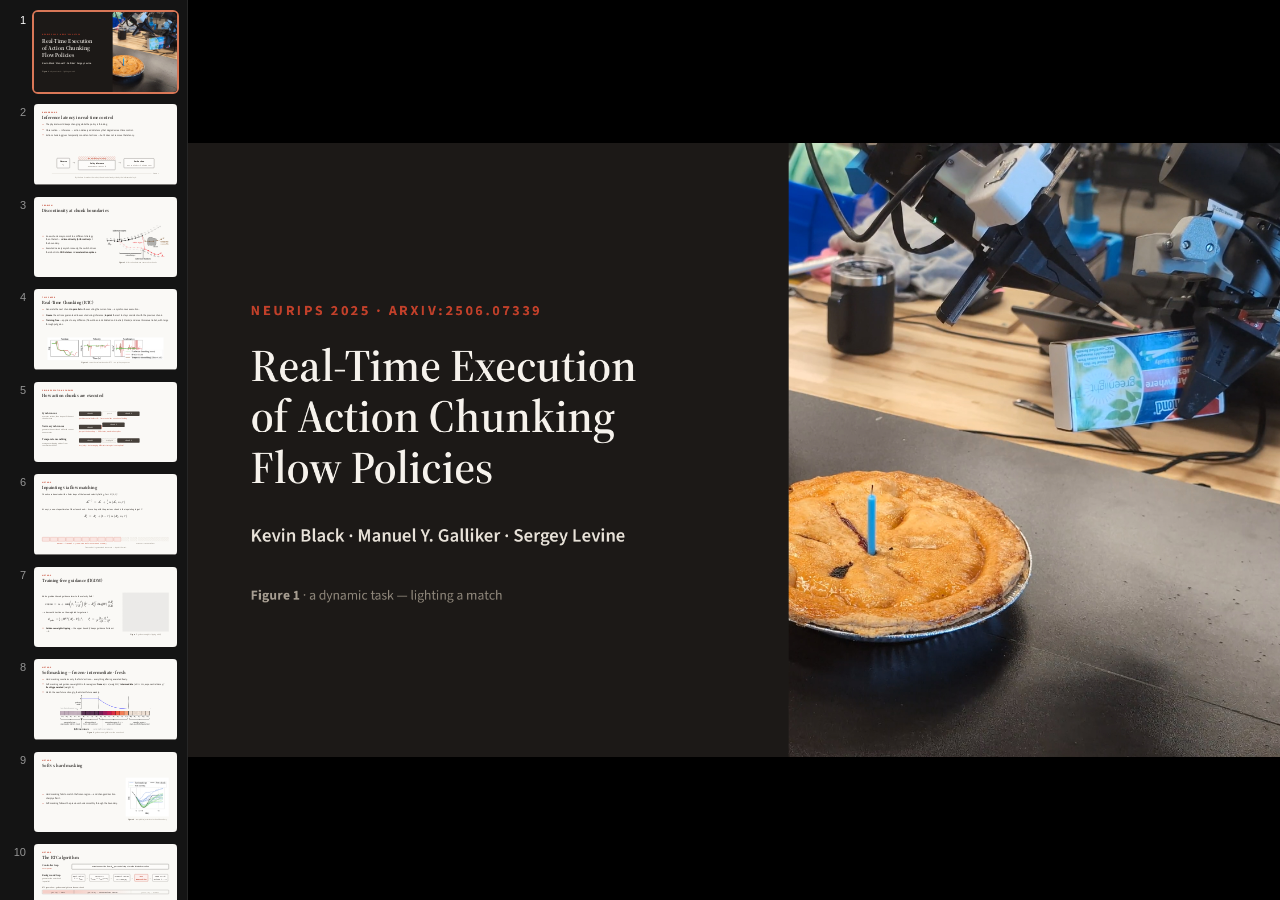
==== presentations/paper-31/index.html @ db8e8d50 "Add presentation decks feature + RTC deck (paper-31) - Presentation framework: deck viewer, Presenta" ====
<!DOCTYPE html>
<html>
<head>
  <meta charset="utf-8">
  <title>Real-Time Execution of Action Chunking Flow Policies — NeurIPS 2025</title>
  <style>
    * { margin: 0; padding: 0; box-sizing: border-box; }
    body { background: #1C1917; display: flex; align-items: center; justify-content: center; min-height: 100vh; font-family: -apple-system, BlinkMacSystemFont, sans-serif; }
    #__bundler_loading { position: fixed; bottom: 20px; right: 20px; font: 13px/1.4 -apple-system, BlinkMacSystemFont, sans-serif; color: #666; background: #fff; padding: 8px 14px; border-radius: 8px; box-shadow: 0 1px 4px rgba(0,0,0,0.12); z-index: 10000; }
    #__bundler_thumbnail { position: fixed; inset: 0; width: 100%; height: 100%; display: flex; align-items: center; justify-content: center; background: #1C1917; z-index: 9999; }
    #__bundler_thumbnail svg { width: 100%; height: 100%; object-fit: contain; }
    #__bundler_placeholder { color: #999; font-size: 14px; }
  </style>
  <noscript>
    <style>#__bundler_loading { display: none; }</style>
    <div style="position:fixed;bottom:12px;left:12px;font:13px/1.4 -apple-system,BlinkMacSystemFont,sans-serif;color:#999;background:rgba(255,255,255,0.9);padding:6px 12px;border-radius:6px;box-shadow:0 1px 4px rgba(0,0,0,0.08);z-index:10000;">
      This page requires JavaScript to display.
    </div>
  </noscript>
</head>
<body>
  <div id="__bundler_thumbnail">
  <svg viewBox="0 0 1200 800" xmlns="http://www.w3.org/2000/svg">
    <rect width="1200" height="800" fill="#1C1917"></rect>
    <rect x="350" y="372" width="150" height="56" rx="10" fill="#F3EFE9"></rect>
    <rect x="518" y="372" width="14" height="56" rx="4" fill="#C2402A"></rect>
    <rect x="550" y="332" width="150" height="56" rx="10" fill="#C2402A"></rect>
    <rect x="718" y="332" width="132" height="56" rx="10" fill="#F3EFE9" opacity="0.4"></rect>
  </svg>
</div>
  <div id="__bundler_loading">Unpacking...</div>

  <script>
    
document.addEventListener('DOMContentLoaded', async function() {
  const loading = document.getElementById('__bundler_loading');
  function setStatus(msg) { if (loading) loading.textContent = msg; }

  // Error sink persists across replaceWith since it's on window, not the DOM.
  window.addEventListener('error', function(e) {
    var p = document.body || document.documentElement;
    var d = document.getElementById('__bundler_err') || p.appendChild(document.createElement('div'));
    d.id = '__bundler_err';
    d.style.cssText = 'position:fixed;bottom:12px;left:12px;right:12px;font:12px/1.4 ui-monospace,monospace;background:#2a1215;color:#ff8a80;padding:10px 14px;border-radius:8px;border:1px solid #5c2b2e;z-index:99999;white-space:pre-wrap;max-height:40vh;overflow:auto';
    d.textContent = (d.textContent ? d.textContent + String.fromCharCode(10) : '') +
      '[bundle] ' + (e.message || e.type) +
      (e.filename ? ' (' + e.filename.slice(0, 60) + ':' + e.lineno + ')' : '');
  }, true);

  try {
    const manifestEl = document.querySelector('script[type="__bundler/manifest"]');
    const templateEl = document.querySelector('script[type="__bundler/template"]');
    if (!manifestEl || !templateEl) {
      setStatus('Error: missing bundle data');
      console.error('[bundler] Missing script tags — manifestEl:', !!manifestEl, 'templateEl:', !!templateEl);
      return;
    }

    const manifest = JSON.parse(manifestEl.textContent);
    let template = JSON.parse(templateEl.textContent);

    const uuids = Object.keys(manifest);
    setStatus('Unpacking ' + uuids.length + ' assets...');

    const blobUrls = {};
    await Promise.all(uuids.map(async (uuid) => {
      const entry = manifest[uuid];
      try {
        const binaryStr = atob(entry.data);
        const bytes = new Uint8Array(binaryStr.length);
        for (let i = 0; i < binaryStr.length; i++) bytes[i] = binaryStr.charCodeAt(i);

        let finalBytes = bytes;
        if (entry.compressed) {
          if (typeof DecompressionStream !== 'undefined') {
            const ds = new DecompressionStream('gzip');
            const writer = ds.writable.getWriter();
            const reader = ds.readable.getReader();
            writer.write(bytes);
            writer.close();
            const chunks = [];
            let totalLen = 0;
            while (true) {
              const { done, value } = await reader.read();
              if (done) break;
              chunks.push(value);
              totalLen += value.length;
            }
            finalBytes = new Uint8Array(totalLen);
            let offset = 0;
            for (const chunk of chunks) { finalBytes.set(chunk, offset); offset += chunk.length; }
          } else {
            console.warn('DecompressionStream not available, asset ' + uuid + ' may not render');
          }
        }

        blobUrls[uuid] = URL.createObjectURL(new Blob([finalBytes], { type: entry.mime }));
      } catch (err) {
        console.error('Failed to decode asset ' + uuid + ':', err);
        blobUrls[uuid] = URL.createObjectURL(new Blob([], { type: entry.mime }));
      }
    }));

    const extResEl = document.querySelector('script[type="__bundler/ext_resources"]');
    const extResources = extResEl ? JSON.parse(extResEl.textContent) : [];
    const resourceMap = {};
    for (const entry of extResources) {
      if (blobUrls[entry.uuid]) resourceMap[entry.id] = blobUrls[entry.uuid];
    }

    setStatus('Rendering...');
    for (const uuid of uuids) template = template.split(uuid).join(blobUrls[uuid]);

    // Strip integrity + crossorigin — blob URLs from a file:// document inherit
    // a null origin, so crossorigin forces a CORS fetch that SRI then rejects.
    // The manifest bytes are ours; SRI protects against CDN compromise, not this.
    template = template.replace(/\s+integrity="[^"]*"/gi, '').replace(/\s+crossorigin="[^"]*"/gi, '');

    const resourceScript = '<script>window.__resources = ' +
      JSON.stringify(resourceMap).split('</' + 'script>').join('<\\/' + 'script>') +
      ';</' + 'script>';
    // Inject after <head> so the DOCTYPE stays first; prepending the script
    // would push the parser into quirks mode. DOMParser always emits a <head>
    // (synthesizing one if the source HTML omitted it) but may carry
    // attributes through, so match the full opening tag. slice() rather than
    // replace() keeps us clear of $-pattern substitution in resourceScript.
    const headOpen = template.match(/<head[^>]*>/i);
    if (headOpen) {
      const i = headOpen.index + headOpen[0].length;
      template = template.slice(0, i) + resourceScript + template.slice(i);
    }

    // Parse the template and swap the root element. Scripts inserted via
    // DOMParser/replaceWith are inert per spec — re-create each with
    // createElement so they execute, awaiting onload for src scripts to
    // preserve ordering (React before ReactDOM before Babel before text/babel).
    const doc = new DOMParser().parseFromString(template, 'text/html');
    document.documentElement.replaceWith(doc.documentElement);
    const dead = Array.from(document.scripts);
    for (const old of dead) {
      const s = document.createElement('script');
      for (const a of old.attributes) s.setAttribute(a.name, a.value);
      s.textContent = old.textContent;
      // text/babel scripts with a src: fetch and inline. transformScriptTags
      // does XHR against the src, but blob:null/ from a file:// origin is
      // silently dropped. Inlining makes it a plain inline babel script,
      // which transformScriptTags handles unconditionally.
      if ((s.type === 'text/babel' || s.type === 'text/jsx') && s.src) {
        const r = await fetch(s.src);
        s.textContent = await r.text();
        s.removeAttribute('src');
      }
      const p = s.src ? new Promise(function(r) { s.onload = s.onerror = r; }) : null;
      old.replaceWith(s);
      if (p) await p;
    }
    // Babel standalone auto-transforms type=text/babel on DOMContentLoaded,
    // which fired before we swapped the document. Trigger manually if present.
    if (window.Babel && typeof window.Babel.transformScriptTags === 'function') {
      window.Babel.transformScriptTags();
    }
  } catch (err) {
    setStatus('Error unpacking: ' + err.message);
    console.error('Bundle unpack error:', err);
  }
});

  </script>

  <script type="__bundler/manifest">
{"fe0fc4ae-4b58-4665-95da-b32bb8d8fa32":{"mime":"image/png","compressed":false,"data":"iVBORw0KGgoAAAANSUhEUgAAAskAAAEUEAYAAACJ7XfCAAAAIGNIUk0AAHomAACAhAAA+gAAAIDoAAB1MAAA6mAAADqYAAAXcJy6UTwAAAAGYktHRP///////wlY99wAAAAJcEhZcwAAAGoAAABqAKsfiSMAAAAHdElNRQfpDAUHIAiRoUfMAABKBnpUWHRSYXcgcHJvZmlsZSB0eXBlIHhtcAAAeJztnVuyo0rSrN9zFD0EIMkEhoNub8fsPJ7hH/88kYQkJKFLldX/t3pb76q9lgRJZlw9PILw//7P/w3/+c9/2qFqmhC38dD1XZXrHPMmp65tqtzklLs85H3cNc3+sNlsDk2jnw+55Sepi6ndxarddVUb9dk+D6Htu7HTF1Psxnaf2qw/dcEY9aWmiYe4r8a47fo4dn3WF/OOm+W6qfjvvM37LvK7wB20mjYfWEccyy9OH/dKzpfRzzZ8oz19o6lS3+5SFRoWd+j8ozg0+1g3O62n0j+6ROz4WW5ip5/lqPXm2Gz184bfx7Y56M9O/65DzM2O/4hjTHHQv9tYNdf/NDxg+bses9FqchxT07ZtPj5imJ6x/JLH7LtW/1Rx1GMdOv+v2Xf6kFbGyn1/3VL/eD2N/t3EJjS7chH9GTudEzvT9Xo83UC/n63lekVajo5Ph9PkoauCvjho2/Za4vQBbX2je2uzWaE2arx51Omf+bkFfTkuPFKlCzV5e34cPqd/J30xcaasXWvWY/qADmHtHcvx397SW7DPdTjJw15He8g7rabXLlXTvSokac2twvFeusmgH3b37/n4loF7eg98mbX3P91+J53zrcPr9/atd/x0ftPw8K6xaxOWYEFUr28a7t8VW9FJ1LSyA5froqWr0edTuTwCe1zTzYpu19SmLhfhfLSm8GgnHq2JyxexLOtaWNHtunSi27zVJbQ+XaaWWkneL9cYHp/W8iWWhPXZHlla9BzVM1ENj+VFOyAFXiOo4eJ8MCm795Qk3J5PuZxPJBZbVUzcKyvKHOf3VpS9ivb5KuZHEjAg75qOo+VYLZBa6aKPeXT8/sp0v/iCdaowtVku+ZWHq8p35reL+7B0x7i1bxlztg/ZoRpxz97oIluJRLSyFDc2XVhhTXE11197dAMuov/LMZ0/t7DZM19aS2HvXPT6G2Hyrlrwcfv8X3XeFzW1+26xh1pp4sLsSObB6txhEaRUeqpwctS61KN78+FHKw3zD97fgasHKV53bAkgUrFSWlHigA96pP08DmuXTRrhFeGY/tYoUnPk6Rgm6Ncx983gpS/caX6jR+sLF19LbVv+jPspuEuO5/h3jcXX31tFdbV+Q4R3jvZ0oerOWmYXfbJTO61XjzZI3If3V3JcSJhf9fqiT1fiEDr78yHXn6/muNkXV55f+PGKdJp9RxjYZEdskhdZlIcyvUb3wvJXJt2b/ouUp2s6opDJsju1uYgGCCJuYukHa7sME8eOHEr/qYjNW6wtPG/b0see3yrcu5dysKTLdBhg3ay+PKPbz4XywXcf7WxVA5dpx1S12sfFOz41wMundn0Z/pQlRKrkNYYsDxPbtm7rVGtjN2nUIpRitHVoyQYVvPLL2T+kdF3S3+TMtVZtQM6t1jwoUa39p26m8GXXKbvlGyG2qVYOu21l1pqNEt755Zqry9fcsCGh7Ns6bljX8Teh/OEfKKTTpVi4MldJ4ob4t5Vw6ie68fyCeOPMbYbyTZ1a4i76kR4g8QP9mflTl5LD0E4MLVaKCLnzz7t2q0eq86Hd+Of6kzWGaZGtH2PHR/T005+6if7Uw3Omdezbgz+3w+b5JsTgvS7WtJ0uRDqp7L+Pvfbz9k8Oom8bfTxqH7lwpVWWpxg4hqQ8oM1Bh3c4f3G2kfcvvfhnePULdy8keenLwSbkqZaI1UWqeCiZhtlh+5Qan/GOPzk7PivJGsLpSHt/oDx7fSOg9UlMsm+h3ZmEpm+jLrUJ5RDLF3OR1icXvBHIyKWD74F8RF0kJuRjO309loew1CAKcfpcERWvKe/1eytZ8NMWVcjegaHrJSEZa9AmSTbWJnLgElUrdEYY+tTxuTxIxpqZQCb5kbbXR3b6tXReByB/1Mlgdbpk3qa6k5ZL6Ddd3W66IQ0x6hKSrMQh7bVHMbcHIChZOm46tr3kVb5MyjXon1GPukNJ9PtOt+gxG/JVTSczItHUtupiudVmN/IPA0gQinDeyFi3B5xjGlOP2yOKk9OoO27YKzYZki4ciYWB1Xak63KeoGayXiy4ibhKBXdRN076WMQU9QqFN3JNUfqWpBYK/LQVAwaw3Wgr2iBfv896gEZikDeyYlHh4hbfpQ/v0nheYweKI7MciVf2Sl42WR6v3WgFdtkZ9Ker9Q/RmWKzqDPOh1ROcpiEAPlC321sbFwSv0E49DySN0u2tjBZOmQxUpRA8PFsrdYhaPnajc6bLbMxnNdImGj7kNudlFa7IoGRiWBTcovBjxy6znKUwWl0T8mOtlrPrYOX09ReYt50QggB381ake4iafHhS0qwgKfD1kVH/[base64]/s5BdHnH0MiyttF8BgW6AfOhExpKaPXrcpb+RZcsX4Pp0plqHfoOK1CiizgnTK6MmsyZBl+LoS+0+yjLymDkfbzq3kC/df+lvQdnkhohfcozOgyxKtaRjsgiKGiV6kl6tRwuSJPEVKYeiow6DlxEYwqIY5UVkVPe2RFr6xUZ2bW/D0UnSOylqsqk/kBJGLM6Bh0ahU0W6rrXYY+qEENqOLevt47YSBv1cej5GQlbFr7qVBMLgQVM+J2cRFfOm0BnRawECJL+SU4mZsXP9RwcmMXfZeqjJ25MRZNnL3rfq7PuJuMpVzxedhH+6qG6BN43l57LxewcOF+sLfqysx1A8S82hRZ7KhWQquob/[base64]/5KdlwsPWs1e4o9jiWSz+pgcZqv0NKGPA5njg7+RTlQSIy6kpW8l3Xv5MWoeikdksHbaREVLMc8PW/KmNSjnbrTdhDujqzR1S1lMatHIMCnwfvFvis0jwXp21U0CWXOYlJR0+PYkkpwq4rn4gmINFFUbu3diWpeEYVIaOYdpM4j8nRAoaNLGZfyJDAj+wQ7ZIYasM7/[base64]/FyI8WETyvo+28DwiTXMqgZXJnRTuyPRQPe1J2SRFHRIwr94kjnyuNLiKV5SDSEJ46Y9kjbbgySj3wlhxWxiMaCEFpK+1Vq33rg/[base64]/qfQD/OraG4r30/VO5NkKh7ieXSYDZKSqPTNBFKr2bMiBX6t/l+xjzrBruzpjYWU24mogx5bwklIonsOEBbIMVvCTxxclTAyW8Q2yxFiIXVXn1EmyNV9kKJsRyPbCUUCOdHukOiQOsSZhdxJSfYtoJGCUQyafC3S4/hOAZbc5eAAGIMmI4d+k/oocW7RLVaRCIfAsmTsWsIafUjmW3fEVDjcVUQSi5MhPyGMUWywMQwkn6tDx7Pu9MTEsEjJhcvWhSifSBEobI1krFrrHq+vMyunyirJweW8JFTopNxXu9UCtD6piBRP3pbASfFQQ3k59rZHIIx41ST95v/RsSOw6kaPBSlEeUxb0IAGU6uwu0SIF9mhLI1cVUV82XGAm2WV1s7iWPcIJOgDQr/[base64]/wS8Lo6wSL1ZRz0+/Ik0fHk6TRFy5bwRt6ZE2rjLNxctI+tMaJ8da5ULLeSVyQIhRYIVlN5Bqs1dxFX+owkHrKFs7DKLNFEE/AuVO2hxPVTWD9GDuhzCHJmwzOGJzndBb2tp1hfBnIq3Eyr6wpRhfLMDMyeATNieRhqz2TLpCj69QaAs+N04dIpFqSlfmHlj8DYORcZEAQQix2iHgfqClbzOrzh+bQVKoWPi0BIAAk0BrxD1NYKZOuLxBYK9BR/E/[base64]/wzDIogKWDX8R3EiQRWB5xAY11CovArRALAch04JRGiUjPCaV1capJw2ZKNxoWePSAii5S2HUgrSKO7GQ6ZEaLK3LYW/E2/w0UR5bpML99KEVNyws44f4wN8ADZtx+ghvTGRfPx5wfjADXCmmx0ZbNBh8zZy053nSRrBQqjIl5eAtACSspYOEPt8ziPxQmtCZ5LdZ2kOBv2lezIu7ZaoywBj0JYWlDJFmde4WMRXYwhO0s0AlxDCuGqFCGHxJBCDYLJ/yTFbAq1Knn9HrKfLjpOtxp5VDsH06NOAilBIybLE+qgu7bjKfNHNioHFRxDZeRk1wEmEnVDLtqlCICA8QZNxJLLt3PHgpSA/ZF6+4KU88ou7glBgTrxP8QqyDielh3ocWzzw+ZulOZkl2NRFu/RxjTGxBOwapxeBNLT8StNSXAvjQiBu+TN9FD6tbZ7glycsiNxo0/uZp9C2R2AuuPOGP6pjztzCfsYCyW1eL5HBQ0qqzrvkbzHNtWTNX+4R1bC6UKKNTKlcli2ctYwN3FHOmXyjt1MaYA7EwaRqBbGzEi6oj04JBAZiIDgPbYIEUi4Ak1LYGzk+kqSE8hap/8anOxQqMN/EiFBJnH56kDurkuSAGqdCKXsutI91wHIbjO5iGQaj9uZjXQF+1AOyPavDf/[base64]/vO0zqzo8E3DB5HJkg1wzQfon6FCDPyRVbsCKZfbxD7Si8pbRg6LfBmxCUUbFMjrAVaKXaqMpGH+XLMl+keKDC2l5ixWwOYMZ1dkAjQyKjwxoB/0Y/9CYQsVqrKH1lIyVOzLOr/XnuDpPhFDLdPBWDHN+TvMYcjMaAEY54cOr7yFRXjAsY5UhQ6sMHw9pymuCRhjT2rB/33R6C6+R7/DrRsiPUfUtEOxIIg45GNoHAmAoJVvq8xk7iUiFMCkblP2u3wJCDKMbgkizWGCydG3Rh9AbKS/iFaYPjA9Qqm+4egYN0jTgbk48cZydMIBAt6YHCFcnJDu5NBswYW+hLO64YW0Ouh9gYS51l2XI/[base64]/Yo+VifSMiaOFA55UpojME6Q15UEoYVTkKmEkMhi/[base64]/MeN/dmuMCG7AspewD51IZmREUHCpIfPoDfpOgAAiqTojN2h/OryHIefHTIerLQYcYTOv9oSASTXx0G58tapFqUAargSRqykHnYLNIzgJNC5qu3JaWVxoSgTzc42MtrPJocRslnapR7bkCn7EL30Zou6F5c1B4IY442cyYhFoUKt+GMDDmGuJjZ7i4rqhCJEOUOsbEXh4lI+a0Iu/Ua281StiGJLLbK1Y7qoJvWIHsrkbH/jDhyXWNohaAe2uhghexFNGpkdMOiKHHAHKYUkq6N2TUPL3ug/eYAEsgUATWg/kDI9DVvKFARNtEhzvATLlOWpvhO9soau4M6nxMvWlUAFyrCetXAEqJ0fcltEzC0LI0C40yxj2Q4yoonyo9PTnvok/lBmhIi+c6qHFnmhG1cYSZeJl/bmR5Qi4dGNjIRBZJeJKu4FQbcmKIMah9Ii2R04TDaORKpdOyZBTYjKCTJ6cyKJ121Bg0X+YKiAcLNzcXZP5g2/qCMDGIHF8BQ4yhJ+Ob6ksZDe7A3xCS6bMD2RgqY509m0MywAcY0OXIGz/q2Qx4GVBJRDhlwhRedCxvEpgvUYaBgisjCNQcralJc9J2YjQy2Pckp2FFWZ5ipR7cgZdgF+FVaeSF6/[base64]/ZJfIRpIqKnio/tB0HzEZO4k6G5IkCg1dJMkFKBNc3mpoiGJZjDPvKgpqARRE30KXN/afoE3GC8QmvoEDOUiMEllLVB4LHw/DsKc2Bm8LO6xmZnC8Cs8yvEkx0s7eQwIgN2Ttuss7JcdGZIArJUsskHtngejINL0kjZJhOERrNbtGZstnNLLN3GE0EAWhsYCAA343mjOzhF1EmRFcovqG3ryGhjxiFrG020ig6fKaPl0BHtU252Mo5GRwMFOtSauGNmIfckETayWxdhMDDUzPakg4F9MI0Sjdlhh/3U2CMzWYEHiZNcxHR7Yy4n2ELFhvMDuQAcEnVFZ+AfdYZNnCYn4FwAFrkFfH+EMUEsMovFrVxSXMocgTWY6QiHfksERjSLzTQNd2/[base64]/oMFCUcI0XtWwnxITyHAZS3lGzgCEt2Q4UL7TFTSk+R1dA4MwQHhB/5Cn2RmX8MDQSozwk6zxgBfLVNqyoS2ZE8SscN5eG45fgPXQWgWSENpkrOcdKJw4AJi5QP6P+gOLhWUkIOuNaOv7GnRDIzRZhcyQLl6U2i9TNW/w/[base64]/GtrZzL0BPQBHgiYNKIhtSSZ1LYgZSLvQzXWReBdkAVBvRGcx8gQy6M1tzDMB/[base64]/TKUC0zLbDR6UyXJQioEVd8DQjQeFdG4brB2f0dlDCOzuea0Si4273ibXJqGaU8Z0AI2Dl6kC8yfZJZpP8YL8CsnX7DbEG7Y2W5v84KVuC/puWqx5/tCpgceIa/XUAF/ALHiHwTU183y0xUQgLuVH96x1phuhQ2BtnezRzrSF5Mp1Vwjl2ZEHId48hiQiKvQLHEHn8VekGObhJXdCTTUp+vmgDkrWoS27rxjIF0My0uzlVKc0ChOqU/ZFvoHWpSIVWRdVDxhgwLhkPcaqYQARtVIAUtxtTn81L2+Cc0f3AsodYe1ggoLS0HjmtkVSBtcfwKEhW2tFjqvNhDCNgrKvbz1SW4YyfMB8Q71nLAEwjj08VU+4/qNhXWDEzpU/YKtoqlBHnp2cEVz2ZWezG+jMIDaxFgHEZ48vSObP2ZQRMrTlU1AgoPMRv5GvuWoO+Y+ei4SIHUD+kaLYupeHttfsGkhvzJRhKuDxG2JcA9lZF4punSoNVRfWx+xWutnJ1iaMD/on9Nl4/[base64]/f3OG1pYbOQcCSa4Dex3HGIrtOwBTITQwHrOlf+wN4K895EfmayQTDAKdD8NK9l84HUFMgLeAMNV4yCvHMp86O5nfMmZB1gc2uOJixB2ZhgqhdeHGILl45mq5FpAKPSOk1K2LjxpfEX89IBhcsTmverWH3N7HVNfzABnQytd0hKEIjZjXSWE/l7j2x7IUgX8auA7AlB6a6hNGWchOwNS4HBd/ZrvFbKA2MhWCpyd2SjckawJw/[base64]/UNtxbKpvasL25IaK8/Pifo3tMz1CwsWEJq+YwB6jzYBe8xuEXZn4MNAD0Nfj09gegjNZxAa6RcHfAuGzgCHxOTmCLnIQoMCeiGUohJpSXonByCJBkdDfpiDaibSWKoHFEPrVzdo+FMCQuMaphucEpNQncQCGbqbpvOsYncEXba5S0CdGjKnRE/YCLqNmRzTD9B9FAl5+JbVJdBGQydSZeTK0qZN7nmGov+41U3UCoKNd4ctjS1LFM7di/L8dOBE1j6OKF6aSvN9B/KxKKBjGh1P5IxcPYQlj84SrCek0yRzs0sZOfWJIr2VN3BHgCdgO0wMTDdcgl9qIPXVPy2Rx9Op/FcDO3rH4jhpTSFZ371YkzJgoc9OtjS35+cmsRCM+HXJuTssBQKqnCD2SXyraln9LhSq2icDCr+l5zhIN2lUpewzwkds58qnhzKaekiQUDsSS5icRIL5JN0i1ZhD/4AGdLt8Q/[base64]/yOTKRllYwaPi09bSGGvdwjz2yxbky0ZOVV386UYZ/MU8YTNQjtUpuh6WcSWuiSRBUakrDDRJDfJRNBjrWj10Uw+hDY3ImcjjS8xh5VyQNWxbwrZDgXB+m6Q0wtzHJ0hxprCZyDQ/PyXG+sJAbo+577xGzRWLZMkxs55ixO8GDyTXQzrSQ3hPkiI4YAsGmA9l5SEdwe3RvugRgnAmwDJIBS4aBBUcc5GFqFepL8xV0Uxh1xpfmw6YcicErGamWOQ+BQc2F6czAQdA+HBm0AsNffgGWXetaAYKbQuNRKoqpe2/[base64]/VoYB9cXTjkbPXmAnYV5WtszQTsgcGTl3Wcs2LOwmrwhriZM3iy+bLgj/[base64]/y7jAliPQ09xCtt3kEmtXvc0PSs6cKIpDWGAfELRW29ZjKW0+OndR4LYgnlHvs0nATfrhXAM3303yHcilTcIHcwdBJhj39DzmZTg7gaACE2NHU0Wew2cFYxqAOUJp/k3DWcdgq3cmxdKJYPZ1R7UBk0qE5HiE9oXIJASPN5DsM7bI8imnktw01VGVpGYNJ7E05ZtqBsuPYMI9EgB1ZnICKW4vCbpk/JtkGpMxbWQHwpmnWQGSMSmF3MzM4K51zQ+j64TxEEwViJ5EBYgCD6mmOcnACtwRWIkjIFTZMzBR9z7Sk4jWjB6L2UHQJVrLZRTYLPbJFkQs5cYVrAPzEeDSeOoJft/OisgEUxJymdU5euDN4GETzA8hadq6RsvhUwA7loYYxLHz3Dh5FMBXgIY2mXyqO1EPqsy6akht4PY5IZ2DzgRblFO3HnZQyIyV+yL02CHa0wHXoYoEUlQ7TRGMpliaBWN7ZWpj64d2hRBFd/Tt0QWUlN3cbcayExicz+DKWWOEcuPCpOeQoGEXzXLR9grGOCkVYK6Lpy700FDK2RG8dM478qZQPUAoaIPLzh09/[base64]/4uibtBCtKab5GyqwGqWGU7MzQYl5j9nQPDtj9Ktms8T1hL8U4m5DWI0tzVwYWjG6Rcc8WQXEy9x/po9gXHKbgpCk/G0uCth3p2u09D9HHnP0SicwpzvvbO1Mx2Y7BwHg7hVlg+ESIzBEw2Y2SHWe1c0xtdgLhOGYYheTsdL60PFfUaePEzyj9F0CU9EdQthjbwq2DjnocFTCan91Z6olEugvYp3DFIAVPba4g/6On+Dv2Bl5kf1LBkNoyi8E4DfZAWhAIpgC4TKLMDFPMlmqiMZfmGV7MoNSBOXpGdVvQdc/[base64]/Mz+ndW0MVgNp28SUmy8Ryw0x9be/+2LEoAR2Rzrrh0sHrY/AFlYbG0GbZm8qNuiNB39H4nPqy3Q0RLR+DWYUUpEusewQOcz7OQzBOqxt5wKFvCYc9ktm3zoDcPz/1E4PT2Nu1OzeV14ZfttA9SaVbE/d81tHt1CZrD8bUmrmF9AAeT/uKg2kEpWU8F5KFqc2mz3n0m5Q80MM62RTngonHg1HR+tJkKbnQdY3kln7jBtmBkN5ALyJCiCE10z6YnAN3luEN5jiaJzHHIYEZzFRm4idFOiCspkDEIRfW7BaCh3tGavf3EAgzqQk37T4yjoIowa/xYIZbVfqxMy6eGNJ0KWJnU8mBwy2vo6MUdzoQ4eOYXU+/GBTgsJ3KgKxxsGveeGAZOYZ5MoWT2TlvATYvw2TxIe6W4Ah6D1xpnOLjbXpeCsQtKgaEpdK1MpRk3U2xW/OfQSXxab35B5464jYhJoI2F2wf4DCo5x65Qw/[base64]/OYv5FKXerMGG+L5PYOJ8DS++j4AYzWOcnOJSGfITmfWXYgcbTuoP1GaRu3u+Ts4YD0OJqGM1pbj80wo6dJ9B6eUtPJVkIyWDcUKINxhELKHy+akw5mZ5pP5h4DSk4kGRg5YMwyvrQ3wXLkQlQ26c7C/[base64]/5MSoSMf95juTeIygyR5a02Iqz1aalNqj/BqS6vn3EJmt28ZV3cpDszTE/Kyp1Qa3eJ1AL1RApfnYzK6NhofUKBFe7vHa0xMDCiOyf0g3onilB1BaX14Orp9/e6qiqc0+33wzLrTYIn9RYXB4C/oJNCYh3KYrQqHzV1HgGh962l2BKoAmm4nM68Iw7kvdSyX6ZJtNyo9eqDywaMpCq4DCDy6wZtObyrHznuiOy/5gOQWBhDzB7pmPlD+xEbIns5ASQzfD3Ge6rrbk4xoAy6SysDd7UYLRF9GArZYB0+G9FicPW3MVpr6PMPKA0uZzktHE0GTu9Fqg0y4YmOC8JGnvudmntTAgSm9DtT7PTzQzazJL4sgioUPCneGLORQJv2yPk8b4+01ZP07sBPPbW6h0gUTS0kP3HYL0duF7tpgRjY/09R2D04jlhtk0wvJO9KnrYOZ45BMoDWoYbi0zPB0a6X76ukUYf4Jw5MmO5r8XgaGO2AV/EY4+nUMdHuclHmj7sxguGTilQ2E6FaW3qQL+d/WTFIzEPZljxJNXnMjMtPsF0dNh+VfA6HgfDzmDoTWwH00RR1qbqkJckyEsYTvZNkV+LpHNBcWaJUtTVTe5lYc6Ak2FCiBSfqE+CYCl/razgO4DhSXpG2FKzqUWeMuHNQeekG+VRndx0o5SGs9FJi+MVidoTNbjD5QD01BtwhyPNfcrASmLZOU2s5z0TnsQwZFFkDB16LH88eSILiPxhFG9jQPklPgDHeExhJ2YRj7wkTy6HC6DpOH97hXfpoQlQ0igq6bdF6qj7X/TejOyMcyotOABiXXucv26CR3OyHGW0eKXenGilV5TB6AabqlNYZSR5nbRJKRPNM3FX/ZuTkRbCESlXgmBhoAwGmSfm8el+exdNPkTcOIbq0KdBMyMwz69NUgp+S2d2wg2nbwuTUuxLK27EZGny9Vt+CX/UFN3BcFAeo3dXD0CDWm2OwtAg2T6qOpLLFMAWDL5bjoSMT3+8CBupuS6h3s29mnyun4+bDbabSxz9lxJqg8wyB5JRgJZ5FNGDx+zGypGcHyqKzbkh984YmMwqw9JqB6tRPfNAAUejCAO9jtcPz6GKSmxexXqbxXYO/KSJ5byFjY79525tYcIAMxWg6cxg3kLe9W8Hl1bCxYsRmHno1NJdmQVBnrOroV8xD4sEGd5HETMAU2Hmk/looJY1NKStz6YTlegxjGqHx+8ywbFmaz8YhmGjsbUwQtkEiW5xBixvAofSk6I8LuJqtLuw5l+s5FAsJehjf75XFP5ngv/C3Mf3hNXEDCFt+BNHt50YNXyx3ffXR+cdual7yd3gj36J1Y89eYXb526/zWreWX3Z1fPmqXmf1OuuML90hwcmkJ3Xu8Iv0lOZxeQHjeixUXuF13uF5B62GS5eXEHiFPn33sTq+S5ZUlWgnpFC8rJsaGEWuy11DYF9EtJXbGfqUNYY+sOAExrU3Rr8GJJqlAc7p6grBuBY/ee3a80PLS/ZGmvPiv9buGyS5NGfDLUnexuJVWf2OF9B3prx6VINXcmQVLRd2DXmPnV7uBrV89yO3tw7qF0+hBz3FpiyX8vNryjvZFkxMNtLZ+nZw3v2GuDt6OFdOvBmV+N6GQ7rd2itxGj6eP23C15MU7r1hxS+jXlEniGBrL6e61d8GVV8EtvqHydM/zG3PH/GSXgkfFRYslp6R98AQYBXw+2MYxwS779SX+mRn5sTgnuNuDB4ckv+ry+Z2frztMX18rlo0n7qFI5Yx7v6dBZxw8r6/8EHoSnJ2dURJIeTTiuU2Wkq4udb362e3DY31a3PZF7QzPDcQ6+xDuGIinK7hewGo56h5aTIYpzN4Yer2Wx1++XMLpzYI3ZmJBdR5pXTh9lfw5lvd2dk+82OmF6Uxnr8tn7zrIy688f61jWNbl1e8+PL10Ovj16PG4mXFv1oN35rj109uprz53fas7jza/110TctREMlBW9EgV12tiWHiEFw3JlRzNL0WNzy8iu3zTaGPXULkpv4+jCdljMXxM0O1nrxpdvNi6EwxXa4mmk7kU59GFjstcC3jy9trw+PW1F2+vfXjDcL7j60IYQXL78uLgYNFj+M712Z0+Uj7x9NReCTofaWB4xZs+ukW4uNNdzXqugWFZBV/XwLCsgmtitMsQLTyM0V7QwGcW8rkGTu/6DTcv+003L/tdpYGrDNsaDQzvvEB6SQPDszuuFYzwSL9e0cC7e/Ra2nd6p/jcZy5+cO7OF31yuP5SXtx4bmV2BFNSIRGWhC/708psk+1R4/eJv3WBxT26v5qrV4NHo9hXbyIPj15F/mil1xcPl1d/lHW4rCDVcXe9JY1wS6p1foP38kdWXbQnfqMHkMG3Qy4zsbx0G4uqSDgGgwM2qpbm6d+bF1qztnC+5vmSRmzoNKgcGBctz54xGO+tK6y5yLoV8Qq5/rjJiWm9IwLxauoXnucgNFYoNJZ11GGT1cVm7z68kqtNVilcfnDtRXk5uOIjuYqGizOK1yHc2dbNPrh6pZzu4Dd4e7YIRh0s6OqS5WPPkaVwOsLFTV8p38CHHPDqN8F7ltQ/9iZ4T46zmJpj5sRv75cBsw+eiQ2BoUxd3jlf6wqpoVil+xc47uND3/9wHdmXGTzES0sJ87XcvffFl5a34WZFD+4f7S/uPHa494VXtz/ML3M63JNNPP3kzkOfv/EgXb//wJPFiiVU9fThJhgWkLSmi1821F/2DrVujmDpMkS1+3tC/1QQPD0aohoXDR44eG2R7368fPqprj0RAPv7szxf6kO4Vohm35VZ6veF8+qCi2HN5cpeSXfC9DBvm4+j9VihtI/Nx3G3wtx88Oo4b+CQ4zrj8fDUnirvzHiczy18ZjxuVvTMeDx/6PCJ6ZjfNHxiOuY3fiiQz3X+bDnCJ6ZjbjmeCuQj0zG3HOET0/HK8T80HXNdCDm+azgWV3Rc1/s4SXjfcDxY0VOVvb9Xnui9nUEnK43GO0q7aDRubUZ4z2jc3j4sGo3myQMv2Is1IMtd7Z/bi/C6wXiw2a8ZjGV7EV43GA+Pf2FH7hqMZXsRXjcYywcRVhuMSSTu2YrwmrG4XNPcVoT3QdVLWxHeB1Uv9ys80ni3uw6p9KzQyZY8hfGup129K48UJ1xq/XENTVVWwZ+P1nG2GuFds3FtC8KjROWVPGV1eHy2BO3BU6P2fvxTuBE+NR8Lx/+S+QCBqGNsKlo+ID//N5qRZfW4H3DcvdBrRkSS/R0jcnRHHxuRorQvGZF7Gct13v+2SQn3o4/XTEr4RiRyefyr05c/EI3MDUp4J4FZ+mcx9HvHoISzRfnMoCzu0TsGJTz6+GcqstagXKhKg2R/ntBc7NHrZadL2HURGltA9acV3i9zhMsveCp87fn408OsBYTDo4LY8lfKg9P9T/Hj+Jjh3WK4LjXRPV2VrD+urks86G3ZkkEeuu7zywV3FmJdNu8KQNnlO+7oVgCeneel77/8anTdlqZeJo14LDGvcH0YaC1zitbvUVOFzxP1m0e7fMAWavDpgWY5SjtndclaTxvACybkuc57MOcaL1/qoxWdnUC8c6sw/9Bqi3i6jAf4INJNcNXxSdHn0ZkdT3klVP/o4P8ck+XxbnRzOT87BsgW9jnh8gyWP77m8e85yPPx0pHZltSHF6JeHf7pt29s9sJjn4LRfao8F9otbClePe4qOVu/2U3hZUCFienqVg149mpuyOMbBetKOpFvbu42//1XHq3MiLLaLt2uCcdfv6MqL0Mai2u90rfwHUO7Ds9+okDFM4aTa/xQ3x4VWF7St/Deid3eLJw16TN9e22zj/pW/TVdW/JZK/Rs/amd9ez6VqffvOWOlgKyVaXDi3XewQDCN3za6j2649Ms5QpsLBQ/v/Y/36/9dO2f17WbDPIjjXtcy35B40J+AU55dLMw16VPNG4dtWqFxoXzLz97vHCrVe9Fki8+2n2tC+dffaZ1YR2AsbjOv5SuPzn+u1oXULv2fCZv69yrp3ZX58Llr98XyrCkTe/o3Aum9nE0GS5/8ZVH+0zfVj7ac30Ll796X99eADQX1zlP/L7BY3lrj5YVJxzd3AWI+4a2raXoPdW2cP3rd0UyXAeV72rbS2HNI20L17/4yqN9om2rH+0ZThKWfv2OsoRXIfrFtc6V9lONe//4r5QnXAaW7XGfXta4N43/rcaF5TTu9S0Pt3d7T+NeTCFubnrSuOvk+G2NW3i09zK4d0/tRtvCchr3xqO9XhBbXOsRh/xc217PIO8oTrhO4y4ri+t17kOBnGEjj6GT9Rt/03X4rs6toMSs2vgmPIZO1uvdo0k6L+ndG6d2czMrVrhfDnhN7z5kQy9c6NPGim8dfwzLiVws82siuVxkDsuAz4s7t30v6l94HbpcXl145PRe0b9Xc9q7+hfWJHUvHP+i0/N2r9W/d9Ksuf7FqYfyHNW+Al7efbQ7ru9GZh7p34oCyzr9+zdGqTw7/jtAijSNVzt2k/4x7rroHxORrgTy7dLBc5u9Wv++YLOLYoXvlA5WY7UzIDPGa4h4qtR8xdTmLlykev3fKx5YZpb0761HW9K/l4//nv6F79BP1h//I/1jnKKBKCYJVXMFfEf/3rHZi/oX1jrAZ/+EbyR9Lzza4gGc9a89sur/QuI3rE393gYQrvXvl/gtHv+9xG9SwKMDrKe/Fw28plPcaOD3eCOfhaCzU1u1Gys0MHwWgp5vegNolg1/XQPXc7TmGljf3ix8GoTePNqFEt6tod+/1Vfm1d690DtJYPg0CD3eOqx0grx846iDvCut6GA6JhDnItQHYejCHr0Xhj45tUcys6SD4fMw9PHxL9fTrxGumQ6+FWcv6WCYlLC7iQ1f1MHn/KOzDs6k5lYH3zi1ZR181WXf1cHwHR7Lo971tTrYFB0MTlPOueC1UP4qft+o+HnDr7PsD6p+t9jIZdUvrk0GvxOMXiNav2B0VTBaz9AYRUrrdfAXjD5/xKVgtP57wahP9K8Go/EXjM5uvS4YJWWoTsHocPKD+bybv2D0xUdbvOu5JtEutS78sWB0+AQVXfVoMx3Mj3TwF4ze0cF0hmQYVl5PKthdm88f1XPtoy0ewFED09EH/gX6We3BrX+NfnYSmQUH+V5VInwjEJ3aYL8ztuzd41+OIa2A1QwRzScHOKzVvs9t9qRe4dMg9O4evZsIfrFZ8EHf3iu697zlfI6GPgBivtKbhXqFk/N7gMS8/Gj/LZSY6qR71SkBvGVNnXQvfIcQs1jxe0/3XutefaB7iw7yK9jIu7r30qNd6V41j17CN+gwXtFdFPRFOtqTnHa97j3K+1/SvfANOsy0opWBZ7TGFe07x50Mmr/msH+W/D222S/o38eedkb1/AYhZi3sc9S/eBPSnzTwGwxNK1h4L/Rc/Wh3NPAkNT9KzIIA3NfB6liF4FVaw0kF0w1Q96PEfIMSU10bto9Sv/DQBd4GhH+wF2ISmV8VYvH4H1Qh2oti/NEJgl4/JaX9qhDPH/G2CtE+Ksa/8WgPdbC79YHh8zD0spt+3pB0IzW/KsR6J+ggIp58YD+HrsN3ahCLAwLfSwM/sUcXGhi+U4N4Sj1fnwZ+8GiX+kdYc10SeCsNfNDkdeEE+5tyx5X+vVg8uK9/r2C1D/UvfKMCseb47+tfgT07/40RGO2xNPgmL3vlHq3Xv/CNCsS8mPnxgJd3Jg6cPWC+NmxfGO+y2HfEgb6qf+8Pd6kXHu03cOKh8oSJCnMmwlQnB1g9Z2W/adgWTvG/qzH3DRrMw+N/QIN52BXx5cbcBZn5VSFWVCFqv0X86ALTSQPvtOaGz0LQ2R59FoLeObVVu3FHA6/bhd5OAsPiXc80GN6+vEoH3yuKX/rAm5ksH9UiljqhLp3gymrEylN7roNrKjWrdDB8GoQurGhlEFrPepPOzfFKIdr3Odmr9uhVHfzfMkF3qV3oG4HoYsXv3B//mg6+kkJc6mC8TiF+kwaf6WAwjNxPSlhNKng7ROGp/r3Pqr/Sv/B5GHq1ok9rEZ/XICcVmzb78/bc+7zaF+cyfcSrnWnfEN7hYt99tG9UIsKnQeiX0qw7TJZTP0RzkwbetFXfGaP2uUMKn5NhZqe2Yi+eal/4nAxTbrpQ8Svb/ar2veKOHqaBf7QX4rYV/1eFeB6AzqfDxBkM05xrSL9eiBcfbfGuT+fD/[base64]/bmTh8B4m+uTR7mhgf0//fvzsB/rXFy8Y3JBbn5oD35hS/3RFd07wv2hKTB9vOqH+GD97gRl6X/c+bcw9CcyvMffm8B805h4nUnRTQJpn1JgV7bnfstla0VfY2euS41UaGL7Dzr5539HSxIg/yc9Oty26f5CfvSA3P2R0VRCaTwzRejapqY/X7uiHjL5x/EthaL7h3v7JKTE3o5r+5JSY/rrs8kNGV9JjqiMyeh7U9Haj4Mo9WqeB//umxJzmNP2VYPSlKU2fBqO3A3B+weiqYPQ8rvA8tXf17PpvMH3P9LNvcLSf9Yus1r/wjUB0YiBcIDFvs7TX9K5fJoN3JsWEz8PQY71/xcsj3nq0dysS14HW2xWJ8GkQOj/++w5wOIWg80RwMQ388bNfOP5F9zc8Cj/feLQHundKAf/Ki5NuJOZXhVgRfJ7Tvzhr0K2v46PflJiVj7Z416PuPUj9vj4l5nZq7h9M/Op/iRIz/7pMUOrq1THk5UO00kXdn4vVvE2ziysu9LrT/nuzNG6khYtUZ4X2q+hr3epm6vnCh9dp/+3r0n2Z0wPtF8H6q8+sPP754z06u7Uu+6EMrV3Rv96cU131BFTXnIgPcb9H/f0vhV2fUmJO0hS+Y/rXwT6rJjN82uF7suzhldc0v3tqZ7O/gov8AqTx2G6+qLT39S18YyLDkz16yEXOp06AKdkJa0YSfS0a+W9qhLvd12On+HeaKi4bAd58OdB6lz2fR7QANIRvNMGhOG/yRm51L3yjCW7F8a/UvRTrcEIa6hPO/sJL0lev6M4JLuje4iucv5Icv6t7n9XXztPY/94bKm/O8E++FMg3+43jWzz8B+P4uhnGfnw7ZbeuxvWdid5SrvAdsseagu9K3QvfIXtcTRta2Ng/iLBfsw//JMJ+e7cfwv4cYZ9PQTn+/fTza/7RF0bxzfboc5z93YrfjQaGb4ziW1jRnTLzijkon7TCXI3ju7nbnx3Hd3u73zi+NVSPZkZ7bMKsCe7mJfc/usdrx39XD6ed/UuzoW/O8c/OhvbtfsHoogg8CEYvm+DSrPT1tBn1N5Xh+SMuTWV4uQluxfE/5B9fj73+zlyGcEcRbx7u96KSVQ6xO3aFn/5++vmvEe7PNMJ1N9yaP9cIt3C39Xq4tvNgroe3t/sho2uqEvL97akwcX5jV3P5vqc1evhJUnOhh+Ebs2qvVvQZPvoN7T/q2uLWvhyYPsrXrscUPewE+AYBZTavdul+v3m1RwW6P6+2mQYUdbO/n35+q4fhG0jNtEffYUS+QRpc1sPwDaTmakV3ioS3W7uoh+/ma5d6GGN1Pfvw7cD0zqNdFApvpyP9yvRrHGI7G9nnv4f29IvPivWvJDX/RS9PuNjZ8K5DvL7RndnQS+f4WA/fYUPP9fB0u3+hOeeSIxnuEdzufvX0iJc8u7BEknx89+W1L1GG33Ld4VWTcY8jecaPOkkIpuH05JiJ4wfvkRlfLmYur2POm1zyIovEyWf/XPRCPCe9PrjQ5UndJ06uWdG/PkcrzwDE8wsem3tvFrjBIb9S8P0GgLiaf/TMPdx4ka8058zY838RPrx6xeMfhg8XpOYHH66sp80GK8/G+HS/DpY/0cHiDV/Wwu+QdLrC0DyDFh+86fjVOVr5N0frrgA8ypQSc+zC5ArbE7lrEbD4EStfPP6lPEkCuTjK7vXHW+wVvXKFN+8S+ZNvGIjh09dcXZ3a5/Xs/wnB6KSEkyMcThr4hF75q2U/f8TlNwyk1zXw3WC0ua5o/dE3DNzIzG+O1non2B7naMVZHfsa9vl11L12/Pfd4H0d/Ho7tQ/1E9h+Da36so59h2D5C0YfJoR9ec/xbR379p0wK/Tw3ZLPjR6Gd5zhgz36PBz9VPtPKWFgz78Rjt6rZr1Ux/7Co531MCzJzTsB6SzO/iQgLXL0Frx6DduH12He5bXfNWzrVjqL2FKbqtzx8ZlinlDteyvUyVXTbbBIdK/qdLij7E1b61cHnZicc6rats1NxdJzw4PLZslYePrX/vR+3dnFPB32fLFHd+96NtWCyMr16CnzLRnAgb6jIrs192n28zs9/uJC/9p8Y/U8mFi+Lt3W16++cnEIDY/P76bkWGrqfcfu6atvAfVvIlp/40Lvhnz/4qO9nWX/i4/2dgvDv/hobzcL/ouP9nY08i8+2qf6/y892tthzb/4aEsH8z/20d5O/P7FR3sbPf4XH+0z/f+3Hu3t0uG/+GhvU6v+xUd7uwb5Lz7a2+n6v/hon+j/v/ZobwOa/+KjvV3w/Rcf7W1A8198tFdU5krX4jYeuh4gOMe8AVBoKiC53AIFd13TxEPch/8P0S7E1kgov6kAAIAASURBVHja7d15YJTF3QfwWRIgkIQQkIQzQpBbznCoxBIkVCggRQSrrdSihFYrHqhgPQDF1+CFaNWCR1tssQYUKXhgomAJyhUQEBCEoOEOJgETSIDAvn/MfLN5Jvtkn93sJnt8P/8MWXafY5555pnn98wzIwQREXmgc5pMpycxL4iIiIiIiIiIiIjIiee3yPTAAeYFEREREREREREREVUSkS7T/AyZ2u0yHZHOvCEiIiIiIiKiYFWPWUBE5I5xsTJtMcH4+eRE5g0RERERERERBSsGkomI3HJvkfPPEWBul8s8IiIiIiIiIiIiIgpJ3bWhLMzSWXbmFREREREREREREVFIelUNZbEkTaaZ18gUAeRHM2W66yaZhqcyz4iIiIiIiIiIiIhCSlKS8e/[base64]/92YEhERkfs4RjIRUV1jIJmIiIiIiIiI/[base64]/3ZgSERGR+1askGnvU8wLIqK6wUAyEYWoVf1lei8bokREREREfq9NG5k2/Ip5QURUN8KZBURE7mvwuUzbTpHpgQOJicwVCj0YCoY9+asz4ELiP4UQYs/Mw1OEEOLMi8wTIiIiIiIKPAwkExF5YNO1MS8JIUTvA/jkwAHmCoWwCcwCc7+aK9MhXX76SQghnrfLNyJstvXDmTtERERERBQoGEgmIvLAXzqcvk8IIQYeETcIIcQs+2xmCtXAoY4yvZDJvAg+3/xv+NNCCDFky29+I4QQIu3TmUIIYbdPihVCCJtteRFziYiIiIiIiIgoINjtMrU6RMXiDsbfERG5qmV6Fcn06BSZygcHdvu0QuYOERGRK5xsj4iIiIjqVFSOTBEQ7mWxZyADyUTkGbtdPrCy2/culKmsR+z2BU1lGp7KXCIiIiIiIiIi8gvoeYyegLNUQHh6kkwHuxhigIFkIqoZu10+yLLbM1XPZASUPyis/[base64]/VIHvSITHeoHslztbGV5VjLREREREREvsBAMhEREZFPFfU2pp6x2Q4lyn8N/lymy9WYyZPV59kqsMzJ+YiIiIiIiIiI/MTiDjK125kXRFSX7Hb0TJb1kd1+dIpMB81g7hARUfB4q61Mu55gXhARERFRAGEgmYj8i90+YYJMi/vJ9EKmTNPSmDtERERERERERHWCgWQi8k92e/cMmR5QYyejp/LChTLlWMpERERERERERLWEgWQisuq+D41p7bDbY2Nl+skMmSKgvCFdpu1yeWyIiIiIiMgqTrZHRERE5FOx241p7bDZitRkfGNyZPr0cJli7OScLUIIYbePSOcxIiIi/7dihUx7n2JeEBHVDQaSiYiIiIKYzVaeJdPHsuQnI+cZv4Eey+mqpzKHviAiIn/Upo1MG37FvCAiqhsMJBMRERGFEJvt05nyX0n9ZZqjeizPUD2VEVhutZC5RUREREREwEAyERERUQiy2Q4lyn9dpQLLL8fKNFX1SMbQF6nsoUxERERERAwkExEREflWUW9j6l8cQ1/ce0p+cmMzmUaoITDQQ3mWmqyPQ18QEREREREREVm0uINM7XbmBREFI7s9MVGmW1TPZLsKJK+xV/5/[base64]/XvL9O16n+mJ8k0RwWUB81gbhERERERBR4GkonISzDZUunDMh3HMTKJiEKQzZareiYPHy7TB1VgOTFRptlqjGX2VCYiIiIiCiQMJBORCdzw710oU7yqbAY90RBAOJrGPCQiCl02W3mWTF9Q14/ep2S6UQWO0VN530IhhLDbU5hpRERERER+jIFkIjJRrG7wF6iexSVJ1X8fPcoQgN41kXlIRCSEEEW9jWlostn2LZJp8ufyk3uLZBqrrjNr1GR9bx2QaSzfbCEiIiIiIiKqucGZMs0eJtPFHWS6QQV078qQaYr6fp76/wkTjMvBkBQLVc/j8FSZflAo0+1Njd/H/+P7n8wwrh/rcfX9tw44X/7zahINTKaBHmsr+8l0SVr1+YHfYT2z7MbvYWzONXbn22MV9tduZ1kkIvKc3S4fQNrtsp632+0qoCyvJ3b76C3MJSIiEuKttjLteoJ5QURERGQJemjlq0BxryLj/yOQnJpq/BwB1iStZ/GrKrA8rdD4OW7cEcAFBGYzMoyfj1DrXaMFVh9VAV49AIzvfzLD+XqL1Xq7q/Wgp3Ohtp0tJhjzA9/H/u+6SaYYmuPoFOPy0JPa3YAwA8lERL5gt09WgWVZrzsCyxnq73a5zCUiIiIiIiIilyarAGhmpvP/R0C1ldbDGAHYcC3AjB7NKdpy0BM4XZsECT2OB2vrRyAaPY89/T4+1/cPv9d7MCM/9IA0AsfIB/17CCSjJ/LcVPeOAwPJRES+ZLfLB4V2u3wQ6QgoF6ueyzNmyDQ8lblFREREROR7HCOZKOCgx22ONvkdeibjhvrYVJkiYHpyqUzl5EeOns3ooXxA6+GFz7er7yEwi55g+vrHqL93qR7C6Olr9fvQRW33pzONn2M/8hKd58d2bSxNjOmMfOhdaFxOmuoh/bbavseyWLaIyDfu+9CYkhU2m7xu2Wy3LpKfDB8u06OqXseDzl0q4JzKgDIRERERkQ8xkEwUcIpUwLiFFoB9UA0FkasFhBPU3ye1oSjGaYHXQ1qAVg9Al2k9fhGIRiA3OdO4/rKZzr+PMYrx/X2LjN/rrAK8e7Weyr3Vfm/RAtLYvtba9xFQrxgKRH0PAe2Zavs2zpNpq4UsW0TkG7HbjSl5wmbLUg/8eiw11uOo/+WbLI4ezBwCg4gouGCovoEfMy+IiOoGA8lEAWepuoFOVjfUGOMYPbT0nr97VaC2xUSZYkgGDIGBHsqPakNJNNIm7YtQAdfXsBwVaK4Yi1h9PknduCPQvUitHz1/EUjG9+/OMH4fgW89IN5IrX+4Wh8C2EvUfndfatw/bB8C4lg//ta/l8CAAxFRALDZ5HXLZpunrgvdl8n0XXU9uEUFlnffJASHwCAiIiIiIqKQg6Embjvg/[base64]/[base64]/XrGxERVY89komI6hp7JBORZvdEmSLAih66vYuMf6PnMXoOL1AB4Knq/99VPbRGqwYfAr/vdDSuDz2Jd6kexOgxjCEqdmhDT2C78H3orno0L1xk/DxOfe+oWg8C1Uhzc3nMiYjIW2y2Y1Nleoe63uGNm3fU9WuMGiIDYyszsExEREREgYGBZCLS7FU9iRGwvVfd2D7Y3/nnGDOy0TyZYqzIyarHboL6e7gaCxmBWwSkj6qAsxyD0jEERU6Ocbtwg40A9rGpxuUUqf9HIBywvdubGb+/[base64]/B7PYA9zSSwjUmNEEjG5Hy4EdeXP3qLe/nEQDIREXkfA8tERERERERE1cJke7cdcP7/K/vJVJ9kr64wkExERL7nCCxj8r7Sh2WKwLJ8U8duHxfL3CIiIiIiIqIQgB7FGHICYxvfoj7/ZIZ/bS8DyURk1X0fGlMiz9ntcqgpu31BU5nqgWWMtSwDy3Z7eCpzjYiIiIi8gZPtEZGfwOR976pJ9NAzGTfAY3KYR0QUmGK3G1Miz9lscrJZm+3eU/KTxI4yfVn1SMbQUx+ooZ32qsDzNDWJXyx7LhNRgMJcKQM/Zl4QERERUQBhj2QismrOHGNK5DsIFNvtM2bIVM5t4OixXKgCyujRjDeAiIj8HQPJRER1jT2SiYiIiIiChM1WVCTTefPkJwkHZTpJ9VTOVek09SYQeix/oALMgzOZi0RERETkDAPJRERERERBymYrz5LpOx1l2r+//J/kLJmuVJPdYgip7FQhKk/id5ua5I9jLRMRERGFOgaSiYiIiHyqqLcxJap7Ntv64TK9sZn8pMdSmWKsZQx5sVileR2EqDxkRquFzEUiIiIiIiIilzhGMhERBS/HWMuYpO+A6pmMsZYvZMp0ZT+ZTpggU/[base64]/WYBURERERE5Es2W9lMmb47VabDh8v/STgo09naL/B3XgchKgeeJyfKlAFmIiIiotoWziwgIiIiIqK6YLMdSpT/Qod9mTqGupis/n+M6omYeqDy7+329cPkv5afkunKJLncfYuYu0RERETexR7JRERERETkV2y2rCyZ3qoCwi0myvTGZjJ9RwWYO0+V6fMq0LxXDZ2xvalM56bKtFcRc5WIiIiIiIjqAMdIJiKrONkeka/Y7eEqUJyqUkzuhyEx9DGYEWhe0FSmgzOZi0SBgmMkExEREVFAYiCZiIjI39ntg2bIFD2TEUjWA8z5GTJ9S032h8C0nCSQiPzBW21l2vUE84KIiIiIAggDyURERIHKbu+uAsePqkn8ZE/HqgHm4n4yXanSaYUyTUpiLhIREREREZEFDCQTEREFG7u9Xa5METD+RPVoLn1YpnqguVB9L0MFptPSZCoD1URERERERBTyGEgmIqs4RjJRoMMQF3Z7ivp7lgokr1GpWaD56BSZItB8mxo6IzGRuUpERESBph6zgIiIiMiXYrcbUyIKNDZb2UyZrlV/z7HJdKhNnd/[base64]/Kkf9KUenwVPW3+sZtRSrFT9QQGfvUn7tU+xX3XdtVYDonR66/qIhHgYiIiHzNZY9kGWg7pAKt5VkyRSC5kc8DcDIAGJ4q08UdZOrtJ/Qr1f6MVg27hAP+ebiWF3l3Oz9VDd4Rajbq1kHe82H5KZkOUvvdOY1VABERERH5ms1WkiTTVf1leu8pmfZW7dNmqkfzjSp9baJMi9V9ykjVXn9edSjJVB18MEbz3oUy/UD9PT1JpqmpMo2N5VEgIiKiGrdprH5RBnBnqbFAZ6tPh6senVlZ8v9T1ZP1QTNkiifzK5Pk9/YtMi4PY4PhVa8I1UDKUgHrk0tl+pYKmKaoX7+svr+9mVzu27nVbzcCpdiuQ+oVsyVp8vdlM+X3MNbperUfc9UTfwTOl6se2Lsnyu9je3urAG94KnpoG3ty91e/z1T7hQBwl6nGrb2g9fhepXoc5+QY90ffzhR1HB/NNC7vUEdr+YPlvaOOxyfquOH4OPa7+nw9NtX4/ZNL6zafECgek2NsiM9W+1s6U/6uY0fj71yXY/k9TKKibx+0U9t/4k8y7fof4/9/qZ1/Q+xWjxv5A4yRfFsubhGZJ0Tk3Jw5xr9nzWKeEJE77PbwVGN7Gu1gtFfRju6+FO1t50vC/RjazRvSjX9vbyZbNSVJzHXyPxja4q58mW76FfOEiKh2hdd0AcYhAzDmF4YKuFUNnTB7i/xeb/X/+aqBk/03mSJw/EmusUFzq/r+DhU4TlENJ/Qs3Yse0VOdbxcC0HiCP1l9f2lTmQ5Wr4jdoQ3lgAAqGmDJantnZqoAuPrdvWq7EcB9J1H+/zH1+7XDZNpO5QMCluGqoZahApEnVYoOsj2wvmFqfSrgfWxq9UcDDUj0OLgLgVWLPRAQQM1Qy0lS+zFT9QjvrHosz0015uskFXC/S+3HY0nqeKv1Tq+1fDLu/0a1fejJ/bZqOIdneKcchw83bh9eKZyEoWDUfr+1XKZ/TjKWfz1Q/Jb6exJ6hg9nFUVEFAx+/IP2AQPJROQWmw1vhqJ5j8DvIsMQd3Z7hPq8t/YmKdL+KvA8QbVHb8F9QqpxOTvU/dIB1T5FhxIMqZGn2sMyMM2hNYiIiEKDlybbQ8MBT7h3qYYGAr4YE2ywCiRGqyeJrRYZ/x+/R4MoWwXSCrWGSV6iWWDV2MMVYx+vtcnvYyiHJep3S5c635/cXPl9+eqZI7CN7URPgLlVnvTL3+XmGtej//8OrQGmrw/bGaECmT2WVp//6NHdQuX7iGeN67FqwzzjdrzT0bjfdy815mtWFnqkG7+P/L9lYd3k071Fxu1OV/u1Vi29OKmm5dj59u1baCxnU9V+Pf21TFeq7caDikbpxvMhJyfQxxwnIiJn3k4wpkREvuGYFHDjPJnKITJstjs6yhRDaUSrdu1VM43tfL2jAzqOoEMIOlDg/ghDaxydItM1dpkuVENtYIiN0Vtk2j2DR4k8t/3XMv2ZPeaJiOpIuHcWs1a90r1ABdaeVj1MI6qMuYsAsAz43qECgBhqYItquCDAW/Fku4N729MFXVYzteWo9U+dWtM9Ng6JIWY4/1bpDM+WfiHT2vc6q/1YovL9mNrv+h6OXa2/wqYHXAdr24WetaK/8++3XqTyKat286kHGqgqP/I6erscWysf6AktVA/txarBfYv6eMIE5JNMX0jE741Dv9zmZ2N2Y6iPBbE4D1iVEhEREQUOx+SAG4UxreJZIYSw2zufkn+ifYoh5DDEGwLEHdX/p+Qa2+MVVGC5XLXj96l2NjqY7FXtYvSAdnQoqfy3o4c2hZY7Dqt/xDMviIjqhpcCyQuaynQcxu76XDUsVMMBATMEyDD0QG81ZMAgFficrBoEc9X3V3o4RuyuCca/W+DvpcF1+BC4nVxkzK901QCracBcn9QQPW1TMDnfIq04aT2P6+oVt6PafqPHb4n6O06Vh/ylnpZjz1SM/a0axJNU/pwslAHZjdr2IIA8298KHsbSUz2nA7Udj/KKIVn0yUNfUD11eKNCREREoc1mwxt7+7T7AsdXKv9ht0dtNbaj9QA03vBMxP2F+nw0OqZU25HCbkcHGrT7MbcOAs96ijdZjxo6mnAsaCIiIjfbBFa/KAPAmCV4urrgYhKzqeqCPFgFXDC27N0qQIPJqBDYxGRueaqnMcaURYD5Be1VK0zqhiES8P8Y4uLlZs63d4naLoz9O1E92cbkb2jIvKu2K19tb462/vR0fb8xxIJcT6EKiONJOYZWmJduzBcMvYCGzK6bjA0grA+BLfSMxezNmISuuJ9MN6p8Tlafv6oCnWlpOA7GoRbMjism20Ogc6b6/kIVSNZffcN6UtTvxjUz7jc+T+pv7IFeW/mE44vjj7GKi7QhSdBwTFQ9lpcXuleO0XO+6vbJ/a4agJT5gID1tCIsT35/0SLn309M9I/qAkOooB5wTLYZmNUf9gM9XvAqJ87zKPX/c0zqSU62R0RW3feh8e+Xfs08ISKqym5HRxb0dEY7GJNYJ+QaU3QQwZCJLdzs+IH7gTxtLp9DCER3NP4/7ifMUvaYJiKiQNLg/2SKjnWnT7v6hcseycYexOgBO1v9LyZtmKwusJO1wObz6kk0Hijjwo5J03pok5ohcJOsxt7NyZHr36sChMXqAl2uGg7vuhhLFgHqcapBMEQFOA+p7UXcbmSWcb9EknE/zPZ7lfq7vxra4Rat4TNd7e8I9T0E3nepV7kWak/AsT7kN9bXSwU4hcqH2fhbDQmRrAKr89T+4kn7oBky/zaqgLJZD2EEWhFAH62Ow2L1/Xcrfi+XV5GvajtHqIzcoL4/fanzMax9n09yvXNscjvRMwFDcuSqcoYAdqLaj2QVAJw8wb1yfF1PtX1/dr59a03K5asqcDlOlf8ly4SxQFYwjiVdd2R+5h8IjooSDxrwgKC1dl7guH2iys8cXluIqIZitzMPiIhcs9lw/[base64]/sdvSIRvsQPbbwNzq2IEW7EW90Jhww/o3Ju1ur30fM882WVwlIzzD+DXqHFQS+MYdNieoIlK9Nkqi3i/X1gbd7aDOQTETkG9dekumwJ43Xh9VXy/TEn/DNcGYWka+hQXmvCjzuVT3jJx1UX1jKPKpNF1w0ZCsaxmnGGwZXxo1j3hKRcxERrC+IiAJPpW4Cr6k0WiYlD6pUfXxIpTv0RTRR6VCVPlj5P6PWh8cJIcR121rtFUKIy/4bGSmEEK0vNH+l8vfib4yLq/x3zA3NXxZCiIiX5PebPCkD0k3GN0oXQohGf2hwvRBCNPl15Cb5i/rRQgjRdF8rwxuQTc9dHSOEEPUG1KtnkgVbTD7PdCcfMZCiePpishBCXBhytLPTVnq7/PzqltOzqGNHIYR4JmpekhBCpP6z6AOWUiIicx/cJzsyTrlsX+vqv9lov/FvPEj90wmZ7tkj083PsQcdEbkUXD2S9R7H9dUQOegpgVcf0fMiWg1tok/GMk0NMfNAX5n+4w8sKUREREQUqC4/KAPR7TrKwHSDz2WAuduamJjK37tsXMQIIYRoPKd+qhBCNDoRPlwIIVpeFW0IPDeLa/ycEEI0XtPw/wyfR8ke2vX/bZysvdEVMgDe8OMGv3S2fVlz5fZdFye377K/8pgREVVn+R3rrhNCiBvf/mJIzZaEoZi2zWcgmYhcCq5AMmxvKtN7T8l0rfocY4RjLO3hw1kCiIiIiIiIiCg49VUd5MaOlemZATL9n3pjJecFmZZn1WNmEZEMFEeky3TQjJotx/Pf1y5MEoqexZg8EgHkuznkCBEREREREREFud69ZYqA8Ss7ZbpRTb7nGOuePZKJqIIMBK9Ro5gdUj2PZ6jZn1PVq2eOHsky3avGWpunZsmO3iJ7Ko/ZGhh7jUlP4tSQFvos2EREREREREREwaaBGnqofXuZ7rvV1S842R4RaRapwPASNUvnaNVDdzNmRf5aJlMOy/SGv8k0Qo09PEYFZkX/wNhfjH2MyVJELssAEREREREREQW383+R6T7Lv+DQFkSkWaqGdDimJqOLVUM+/PJr4/cmqlk75WQXQuSqAOynM5mHRERERERERETBhYFkIqogh6TAkA6LO7r360WLjL8nIiIiIiIiIqJgwUAyEZnAEBeuAsMVgedE5hkRERERERERUXBiIJmIqpA9iyuGqphR/beXF8nvH5vKnCMiIiIiIiIiCk4MJBORCwsXVf//[base64]/slywXAghhO2vthdsYY3S7X+2T7dfLJ0Zqvnw2JwXds2aO3EiLyFE5J7ct1X6Vmjuf6NfydQ+RKYHJ4V2eYh5Saan7wvtfIh6QaalD8v04sXQzIewMHWePCvTkuk8P3h+sFxA7yKZ9ipiW4KIyBNrVTrUVtMl2Z566v77Z8+225mpRETWPP74/PmzZzMfiIiIiIiIiChQ2GocSA7HP34+XjDwdNaOHcc3fNv90H3v3GHv9tOYi//+rqXLTdhz2cqw33Y9/tPrp5oVxEWP6T+673/6/6545cFfbn5lf5L57yNPXH5Tk/Kuxw8+mTft4APRY3pe231hzxuKV574za5/H02t5ndDLvt19H+jx5y86vwXBRFdj0c8ExHR8BkhLtsQ/r9m575rWXjN0a4FXxWvNPt9/H96/LZ1VtfjO9ftnrrzv9FjOjyR8HKHF4tXtrzjyqNtX/ntG+HfR7Sq/48+ffbuff/97dvHjMHvmn3V+rvm10SP+emq8l8UNux6vOyRsrJzjwjRYkOD65qXfdfyzJc/fVh8g/vrPRP/47Kfw833t6br7fDZgHuuyOl6fMuqbb/Z8q/oMZf9qWlh8/zilWbH97KV3du1/Krbe80f7DYw/k/PNi5sf2zgT/d/+eWBpdvW7pvw5ZfN14d3jN37XcsLI4v/er6f99brtXJVw/Khl8ur2406+4sRt+0P/3vDN8If6bBYLxf+cpx9vd42b179YIddI0ZEPdf6YJNb7767NKwg90yPdzuHvXQmWUzfGuPucY7rcHm/+L9Gjzl9VBQUf9z1+MmT+d1PLhXC78uXKh/yr+c24/Pf/S4hYdw48/XF35w6N2GSECv7rx26aoAQU5fcunBqZyG2bVu8+OvrzX+XkNuzZ/t/CrH/rYgRhxYLUXhP4bSCXkL0OGkf0umwEAU9c3NPLjX/fd++kyZdvVqIhbcumbpwnxBjtqSsGb1ZiBPvZT2Wt9j1BcLV73fsOH16z29k+t3NQvTqFRPT9T0hRkclJ48c6fl2X9/woTM3vCjEc5tfv/n50UL0vrdDh16FQtjX7Hyl7Crz33Xq1P+jrseFONmj5c2n+wqR88LmUVuihOhx0p7S6YgQZVfl/+nsWe+vF/71r7y85csdf/952V3d77pLiBa7jr8Xs02I77/fMspZ6Wq+MzGxxQQhdrWwffl9WyGavdLs5eY7hLjijrJP200SIi9x584ffh845Svz0ffvWX2+arno1Ssmptt/al4+a7rdtV2+UC5iXgoPj3xeiCmHW7ceE4Ijze+aeObMwduF+GRgQcHGEULcf3/z5tetE6Jbt4YNW/0tdPJh5cri4h3jZbrzRiGWdG7efORIIVotDAuLjAy9cjF0aH7+smVC/Hp706atFgnxfGTbtlcuDb18+P3vD96ec4MQ69efebDwHiEKC8ePHzIk9PJh48aCgtMPCDFy5Nq134wV4pHzv1jTo4cQfzk35IsePUIvP27Y9q9OX34pxJpfHJx04oQQZ84sXvyXv4RePjzdYPnydeuE+L/6Mv3zn//Y9c5/CfF09mNZD58VotGmBg3qXef4/uk+ZZ/a7ULEfBMxwkq4pHTg+fOXvnD8rS/PU6vPrV37dUMhrm+YknL1OSEO3PbDPw7f6fj/ju+0v73tm66X8/49mZmbnhVi/CvDhw98WIgGDeLirrjC8f/nz+fn799v/vvCwvNXh2cLcaLr4U4//ihEt/zExW1+K8SlJ+o9Wb++EPnd89/LzxCi5W8u2xU7zvvH72ingvdLSoRo/X3z8VFRjs+LV5YOPH9eiMjNkaMjI4Wo9+SlJy5ccL28gntKSsofE+K1uNdffy1OiKeeeu65l18W4vHHH3po2jRHatWOG3e9uvcWIeImxr8WN9GRD6tXr035+mshrr8+Ze3VV7teDsrdlujNo7Y8L8SwdddeHODGe8znz1/6ot5QIXa+sm/RDz8K0fd09+4dDzny5WingvdLVql8HF319+6WC11RUfHK0oFCRFzf8PqG6YF7Xi3pvPTkB71clwv9vHJXoJxXEemX/fXyy72//nr4R8TvImZE/Kp0YKgFkAM9wOftQFvDzMa5DfdGjMDfYY3CGoU1CoAAn5cDyCiXItv+pH3v6QdcbXeola/61zfa2+CN1m+EWgAZ5cNqBRtoAeSWLbt0af1GzQJ8Hf4RegFk29Ce90RsqPp5qAWQa6N8BVIAmYiIiLwvNjZ6TONNjsDU++9nJW/a5Pj/b2K3jf3mJevLw3JqGujatm1PXG6lAZsGZyZnJWc5/m73VkJCwgFHahUCXfryrdq8+auG68Icga6KQJAKUJoFuvR89RQCXdj+3NyjnQruEeK7m3fv2bNHiHOfls08t9r68pq/EhUVPtfz7fmpR1FR8XQhDv/reJeTJ4XodLjTlE5ThIjbHXdzXKWBCwcPTk6ufPxcQYC1y9ROV7S/3bEeBFT3Lty//4d/mP/+0B15eXkdhWj6TcSIetdVDaybBZCRn944rxrxvBLbtu3ebeU8C7bzyuNAsuhiv1JcdnYgA8jeCbRdtr/r/PhBXY/vmLOr844V/h9ARoCv/O16T12clvgjPm+wL+zvDVYcnRJqAWRX5TJUyxcU5RSOKvynEKEWQK54wBBkAWSst379vvdHbRbi9df/9a/X493vwbxx5J74Tc+FXgB5+4KDB3c0q/r/DCAbHzB4Wr4CNYCM9RIREZHvjB+fmj2wUhQjafqAh/r3rxoYylt84sSpU95bb3b45s07x1du3zXb2XyH4+8wFVBCwLJBg3rXXVrjSF3Z+cq+RT92cGx381eMy7fKao9aV/n6ySdf2rZECVGyqvyxsHXuL69v3275iYuFSExs/X3zV4RIetB4nGDF/WvWbL3Be8dp69bt23e96gjoNkyPuL7hM0JEjop8PmqUI9C5/3c//P3wvxy/i4oKn3vxcevr+WjAuqe2xwoR8UzDDRHpQkRGRkZGjhIiLDs8O/wpIWJimo6NiTH/PXqoW+2pDshPp/n4Is8rd8+r5jubN2/2cvCdV74LJDOAbFDTHqK75+9N2j0oekzCi23+mfBv/w8gI8BXkFLwToEbr1YygFw3PZBru3xFvhczJ/LPzW6suLA2jtwaVRZ6AWRX5SNQA8hY7+bNm0dtihRiQourr76xmfUAMrSblJCQkBt6AeSHBvzpvQdXuf5dqAWQ9QcM7pavQA8gY71ERERUezY22rBhQ0Tldkz37omLhUiYFB/ftKn31tPzyp4FVy6r1G6ZFB8f843j7/LHLyaXJwtxbnXZI+ce8WD593ROu/ygY7u/+83+Nw/eXvV738RU31O54J4z/csHW1/vhvRt83fvdrwiDwPPJhX36S1E1OjwuRevrXn+nRlwZtWZM0J8++3O5jubOz4fO3/o0H7/9d5x6nSk85ROU4RoOCIiveH1QkSPabSpQQNHD1w4O6DkozMfeb6eUZuvfbx3kRAnTxbd+3M/IQqmFfYs6OkIcH7xxYaR3/7V/PcYEgFDTFiVOXj9+m++qfr5yHlD7P1X8rxy97w689GZh86cCb7zqtYDyaEWQAZvDTFwbuSR3LOF/h9ARoAv9h9RPzYdfLgTA8j+GUCuq/J1YtjJ2Pw5TRxDOuRdaiK2FP+XAeTgCCDr6z3Ucf363ATXv28+vm/flpVypfzR3LdLS0MvgLz63HOR/32AAWQz+gMGq+UrWIZIISIiotpzzSMDP04qFmLL6J3j9y2qFMjZIAM5gDFpzf7WP9+Qvm3+7jjH56cfON33575V1wMIWOo9TCt6cnY48Z6znpxm2/GLLwZ/Nujjqp/3OS17JF64EBbWuHHV/9/z+u7X97R0jAWsj12rr7f3Bz3u7nrcsf0Vy7l5z57de4TYMGLb2N27HWO0gr7+VSXrhm3fbn6csPyLT9R7sv5wx/p/bH/4zuNdhDj+n596FC2v/njZnOQTjgf2E+tZfu9nn61fb749fU7LwKjuw1NrZjnrIW12nDoebn97uzeFaL2v9W9bt3Z8fuui0c9f+7kjYIwUMBTBwYO5Cbm/r1rezNabfGHAAGftzcIPCu8pmCbE+/dkXqg8lIK+/ty3jxwpuFKIPTfnTjry78A/r36s4XnV7b3ExW3aBM95VeuB5FAbwkJss30vTsVUdP739Ri1TTrHD2p6NnrMT2UXLvlDABkBPvvXF9rYp//8XwaQnQuUMZC9Xb4aptTvX/+1i0+4yp9QCyBDsASQXa23T58bbhgwQIj9v4uIODRZiG9it/36m7HWLzgMIAf/EBY1ecCgl69QGSKFiIiIPPd+gTFQhp6nbX/X6rsWLSq1U25LSEio9CB79bm1s78e4fh778L9+w/+o2qAFz1KE95KSEh4u9LyVE/J/qt6vt85rep2mLezVE/Og/[base64]/yzv/XGlQOUP7Q/dcbyLEHv/Ztx+5Hu/fr1797i7anmDzx/Pnrtps+PvY1rAHTBG7/hXhtevPJTC3r1yvdiOuLj41+NeFyJvcd7kvMmBf15drp1XP1o8r7Zu3R67a5cQ+/bltvvxx+A5r2otkByyYyCvKH20tInj/309yVnRnku5p57rerykf8n0kpK6DyBzDGSTBwzJtidsXRwPGAJlEj1vl6/639quafD4oUMMIDsX7AFkrPfN/Z+W/f2gEIfeybsj7w4h+tyb+M+eFnpchloAGUItgIz1uvuAwax8MYBMREREroxvbgyUmU12hQDNqlWyR9+Y6Ov+N2iGo+drj5Ndj19xRdUAr+H3lYasQuAGPSevvqrff7vnVwrE3ZN5YdOz5tuN9aJnaIsWseOabBWi7e9atYqbIERG909nftXA9f5/etVXDXa9KkRq9rXlAx8y/x4CswcP5iYc/L1j/c3GN3+l2cuOwF1FvmpjubrStGlEum2oI4Cm/x49fvUxffV8xZATJ08WLf+5nxA//HDozmPHhBiy5upzfe9XPTZXqSEKLjcPoOqT1SE/G6uAXq97r1zW5V3H8TPrIQ5YL/S7v/tdHTtWLQe6lLUpa4fOdvQs3R2XO+nwv6tO0qYrmFZQUDkwiPWPnPeLL/pX6rFqNkaymW7vyfXueHnXru9ucQypcH3DlJSrzwX+eaWzel61/0f7H9r/IET79u1/7PDP4DuvfBZILl948ZHyL5r/NVQn0Wv8y8a5kXNdz2vorfWe+8u5c+evFqLVmMiGLR/33wBy/esb7W3wRus3Qi2AjON0fsf5tHOVBl/39wByoJWvQAsgo1zqnwd7ABnrHTXqF7/41a+E6NjxxB/bLOIQFq6EWgAZ67X6gCFUyxcRERH5XklJ+WNhTwnx+ePrwjY/5/i8d9GVJ7sed0zCdrTzkSVHjzqGFnAFr6ALIYYK4QgUfd/2+ze+/97xvTEvDFt31Sfmy8nPOHFXfoYQp++Xr/KffuDnvqdPC1E4raCgoJcQE3ePSL+m0liqSzqvWrVuWNXljNhwzfkedwvx0YDMx9aFm3//7Izz5y89LkTkqKjnIkdV3W+zV/Ot6nllz4KeBY4A2nsnPim1EgiHFfevmZUT7fi77W2t9rZoIcQPtx8+fPyPlQKNB3MTDv7d+nKRD8hPPd97fdDj7q7vmgc6QT++uQdzE3ITHAE8lAOUj9zco2kF9whx5szpFQW9hCh4/0TXI/8WouM7bdpc9q1jKAl8D79DD+yYmJixMdvM97umx+sXT6TMGjLLcX4U3FNSUv5Y4J9Xup8fOG3pvGr2ckxM5CghNjXOyfnmpeA5r3weSL6099LeS3uFCLUAMgJ8l665tOXSE2Wra3u9/hrgg6KcwlGF/xQi1ALIOE4Nr2/YMmKe66rPXwLItVW+Gn0TuaPRZdE3hFoAGeXSagUbLAFkd8fGDbUAMgLAulALILN8ERERkb+Iigqfe/FxIYY9de3FAQ8J8d57n171VQMh2nzf/Kao0UJ06JCYl/hPIeJ2x0+Mm+gI5Or0V9HxCnpiYutFzV8RYvW5tWu/bihE0vT+/fv3d3wPr+6b6fVBj7u7vOvogYuenvvf/KH9oXeEKFlV/ljYOsf3b903evS1n5svb/z44cMHflz1+whMbh+369XvWjnWgyEU8Mr92jlfN3Q2FrC+/2b2/G3Pnj17hCh8v+CewmlC3Bw/slHlgJ0rY+cPnZNULMRHZ7KyslOFOKsCcNf8ZdDHST87vhehDSFQEeBcdeGxsHWO42GWb9//9ti7p+935Lur4wRD1lz1ad/7HX9jSAJX5SNuYvxrca85eq6iRzBSfA+/yw7ftHlHMyFa/qbFrmbjjOvr+b7jeOZs3b7925s8Pz/WD88evn644/xo/kpUVPjcwD+vdC1/08Kt86rTkc5TOi8JnvPK54HkqC5RM6JGlg4MtQCyvwb42pb1Lb78ptoPIMeebbkr9v22+yvKRePIrVFloRdAxnGyL70UXt0DhlArX1A4puj/CvtFjwm1ADLKJQPIzrX57dWPtG8fegFkBIB1DCB7Z70oH5PefuP7P51gAJmIiCiUbdu2e/cBC2Pbfv55durmzY7A0c03j9hwzXkhTqpXxHe1+K7l/nZCRI6KfD5qlBANr2+YHvGMswBt9a+iY0gADBFgVXb45s07xwtx4r3T95fN9Hx5riZJw+Rb19UbNOPKZUKsWLFmzdYXq35v5Mgh9spDJpjtPyZH04d6KE8uT774uJrkq75jqAhMgubKivvldo2KTE1NznLs/9qUryO2zq90H/xy8+bNdzoJcI6u73SIBnePpxmzwJ+r5SH/Pxu8/ultFoZ+w3H4+hk5JvTpPmWf2u1Vl4dAtqfbff6zS1/Y5jj+NptUMNDOq5ou7+e+p0+fXhE855XPA8nnp54bdL792YEMINftehFo2/7wzh3b20WPaTooKixG1N4QAwc7/XDkYNcmjlf38y41EVuK/xtqAWRXxynUyldY87DF9dqEPVnxd6OwRmGNQi+AjHLJAJ9zuZcfmJT7lhCd3215S6cjoRNARgDYqlALIGPyPU8DyCgfs4Y89thjyYFXvoiIiMh7+vbt3r1jpfYDXqVHD0EYNiw5a8CAqoGj+Jtj5kekC5Gkeg7GzI/Z1mSbo4cqHLjth38cvlOIw/863uXkSSftXjWW67Zte+IqB3RW9DUO0WAGPUyxPZ5Cz9YqgdkVa9Y4CwyOHTt0aL8HKg1RcK1xiIIqAcfzl76oN9SR9v6gx91d/yNEy1tkT88vh37dcNt8R35ifzBUBCZBgy/nyO9X2a75crvMAm4IXKLHqu7wv445PU5mAVXsN/LBFU8D0JX2b05ScdXP8xafOHHqVNXJ/4bMkmNCx3wTMcJms16uzAKoGGIBx0vfH31SwUA9r2qq09GEg/GvB8955fNAMgPIRv4yxEDYb09dZZtfe2PURsY2bhhpK1tttQAxgBzYQ1hYLV+2fzWMD9vSrh0+b7Av7O8NVhydEmoBZLNyGao9RBPzUlK6VHr1p+H/5XerN0yIiGf2/9Y2NHQCyK4CwKEaQAZMvudpAFkvH4FWvoiIiMiHgZ8jnad0miJE5ObI0ZGRhsCTvXIPwT035046ckSIna/s2/djB8cr4/nd89/Lz6i63NZ7W9/a+lYh4ibGvR4/UQV2xjp6iGJs3L59u+VXDuiM3eY8YGjVivuN2w17F+7f/8M/zH+n91AcO3bo0H7VdAerGKJgnRyiwEx+Rv6fTmQIceiOvLy8jmrM2jcc+dbvgT6GV/krArcFWcnOJkXrs7zvij73Vd5uGTDMm3zixOk+js/fOyGHTID//W/t7C/nmG9n3MT41+MmGvLREPDTA6fYb+SDu1COEPh0dTz044jAbsKk+PimTR2TppkGoj0sV+uHZ6dmpzqOD44XZIdv3ryjmRAnThh7xofaeWU2lnGgn1e1HkgOtQBy+LzwPuEfR1Tcygf7GMhm663/7aUh9bvnJjCA7FyojIGsl6+iBYUfFTa1XrGESgAZQi2AjADdl0+uHfrll2409BlADokAckJuz54dKt3oYPK9mgaQXZUPfy1fRERE5H0YCgGvmC8vWn31+qcNgSdb5R6u3d5LXNymjRA97+nc+fKDjrFMMbYpHP/PTz2KlgsRlh2eHf6UEMf/c7JH4XIhhqy5+lzfFY4eooAAGIaqALyirn/uytj5xu2uuF+JjBoVOarq53gFP2ZbTEzM1qr/jwDZyuIvfrFxnuPvn9RQBICep/rnbX/[base64]/4gAFkk4ZLiAWQEaC74s64uMR3XF9ohq2778Nf/UqIH3+Mjj7WhQHkYB8DeePIPfGbKr3K5ep3NQ0AB2r5IiIiIs/1PS2HuEDPu/GvDB8+8GFHYMWMPhmb7sxHJQ+d+UiIc6vPzSxbLcTp06dXnO5r/n0EwPAKOgJ2rb9vPj5qtGMIi5pC4ElXMWnb5DZtmn9b9f/Ro3FM9HX/GzRDiLLV51afmylE2SPnrqrcA/XczLLV5x4R4vh7p06VznD0FIXRUdc+3rtIiPLHypMvJgtx+oHTp0+fdgQIMRSCDkMglDx4ITNsnWM7rzjc4fa2bwqxuXFO9PbtVX+348Zdr+69xbF8V0o+OvNQyUdCXEwuTy6vpofxqM3XPt7rg6qTrk3cPSLdm5OY6cdjdNS1n/fu7TiOZpPG4TjhuJ3ue/r0KSeT1Z0+LfNf73kNKH84TjhuHz+cVZ6dyvNKP69wPHDcgvW88nog+dKX9n9cOtL8r6E6BnKD8fXH12/nOsP8pYfoqXsLexUtFyJy7sW8xiUMIPuqfJS9WWYrW+B4wBAqPZD18mV/7+Io8TiHsDATagFkBOjOWQzQzY95882XXhLiSKfdE/LuEOLyy4v7t9obvAFkCNVJ9NpNSkhIyHWdP97qQRxo5YuIiIhqDj1Yu07teLj97Y5X1AeVXnXVVWXmvxucmZxVXc/Wdm8lJCQcEOKHHw7deeyYEPta5y0+8Z4j8GgWiMu7Iy8vL8/8lX5YtUr2TK0tSzqvWrVumONvjFmrB6Yv2xUbG/2CEBculA0qedDRUxQ9XzF0AQJuPe/pnHb55ULE7Y67OW6iEN3+2K1bt27m24GerOgxiSETrryyZ0HPAiftxMOdpnSa4li+Ky1vbrO//e+F+N+6r77aONJ1D+OcFzY/t+V58//HpGY7X9m36McffX+ckL9IAT19dS3U8Rr8WZ8+nTqZLxfHCcftF79ImT1kFs+rUD2vvB5IvnDjhfHnxwsRqpPo1ZtXb1VY5OkH/D3Ap/dADnv2/C5bvO8CfOc7X/zD+bGt3wi1ADLKR9iu8F3hlQZ1D/YAcm2Xr0ALIOP46p+HWgDZ0wBdi10nTsS8KER4+NmH6tULngBy852JiS0mVP081ALIWG/5o7lvl5ayfBEREZHv4ZX089fYf2GbI4TdfuGz0kFVv/fhfZ/9Zf36qpOE6cLnhmeHZQsRG9vkhcaNhRi3/Ze/HDxYiLAnLz1x4ULVIRbQU7N16za3tr7V8Ur/J598adsSVXXs1euvT1l79dXm60dgzd3Js7KzNz+3o5l69b/Esd7rnrxqxpV/dnwPQxeYtmtfabaz+Q7H3xi6wSyg+cPth985/seqY7mat5ubN2/2svnvkJ/lj19MLk8Wop7Kd1eiRtefe/FaR0DTrIcxygECehgKA0MUQNvbWu1t0UKIHie7Hr/iCvP1mg2VUbG+U2tmOesxrI8BHTkqalTUaEc+Y7I1DPGgi3im4YaIdCEiIyMjnQ15oqsYWsJifobaeYVALB4gBNt55bNAclRcZFr01aUDQy2AHGpjIFsN8MHF0oulF0uFCLUAcsUDhuW2d2wvnHYZGgi18lX/+kZ7G7zR+o1QCyDj+Fo9f0ItgIzJ99wN0GG9gRpA3tXC9uX3bZ01SEIrgFxXDyj8vXwRERGR7yBAJdba1wohRHly+eMXk4X4ZMb/rtsS5fjer1/65f8NHux6eUvv/vjjL22OnoVHOx/999Gjjp6RumHDkrMGDHCMaYqhBkaOHGLvX1I1oFO//sWLZ88KkZG/4v5PyxxjsToCojIgN2TW1ef63m89H5KTBzzUq1C9+h/leNX+3Myyq89VetV+7PyhQ52NFXv4X8e7nDwpxJlVZx4qecjRExWfmwVAC6cV9CroaX07IzdHjYoaJcSZj0o+KlnlCHBiKAU9P921cd7Xz2zYYP7/KAcI0H59/caROU0cQxRUBMpUgBPpnKEvbn3rrarLw1AZputrOnSOs7Ga9TGgf+4rhzSAIWvk8dfHDoat83e/dqCdecBQnwQPQ0ugXATreWX+oKH686pvXznZYcLB+JubNg2e88rngeQLey68e2H+2YEMIAdHAHnT6ZxXN/4YPab5y01/3/y31gN8l64In3Fpcdv9FfmwMvYvzbaGXgDZVfkI1fIFRTmFowr/KYS75SvQA8g4vgwgO4fJ99wN8F3216GzW98qxNzhLy14+ishehW2/8eVfw6cAHKzV5q9XPkJsyshGUA+VncB5LouX0REROR96Cl47tOymedWC3FhcGlpyYOOV8yvvfaaawZ94vr36GloFuDLydnzt0PvCNFl6hVXtL/d9XaZTfKWHb45ckczx98T48bOHxHhGIvV6/kTvvm5HeOFiIuLey3udSG2jN45ft8iIb5XQwroWu9r/dvWrYXoeLj97e3eFKLDHxLzEv8pxGXftmzZ9reOnrt6/vRf1fP9zmnm24GA2Y/tD995vIsQe17f/fqelo6emHiFH0MpmNEDbbq1Q79uuHW+EP2LB3zU/0HX+YMALXomV9znFhWvLB0oxO4We2/Zv9/x+aw1D/S74w73j8Na8fXX28YKUVJS/liYk8n10MP10OFjXU/2cHy+JG1VSeWhE3S/+GLwZ4M+Nv//ju+0v73d7xz53PGd9re3fdNxfgTreVVTmBQxWM4rnweSGUA2CvQeyM3ON/mq2brilUL8tP9if+sBvlO3F884/UaTih6XpX3O9Cr9qfi/DCCHdgA58r2YOZF/blbx0k6j8RHDG9/rfvkK9ACyq+MbagFkBAgBk+9ZDfBhvf+6YnHiO4eEuOZcwm0DBwohUr697PxngRNAvuKOsk/bWQgYhloAGTb+ak/85udqP4DsL+WLiIiIvC/xD4mJiXmOnon91KRc37fO63DiT+av2ue+feRIwZVCDByYlNSnt6On4fvvZyVv2uQI7BgCWF5486jTkc5plQNDeNV+ZfEXT2wcWfVzV5OimQUkMSmZPmlb+Lqwp8KzhbCvFU5HyEXPW4zVijTz0S/s/xsmh1rYOl+I4pWlA8+7MSld85eb7Wy+U4gm22LGxsQ4JklDAAyTjOk9TLEfOJ4ItCF/9MndUtZcfa5fNT14rYqMjIyMjBSi1b7Wt7a51fG5WflwNRZzirj66r4rhIiKCp978fGqx1mftA3CngoLqzwZoC4iXXx5rpr27Opza2d/PSL0ziszVs8rTIoYLOdVrQeSQzWADIE+hEXYb09dZZvvfoCvfVr7se1fLFvt6wcMDCAHVvk6MexkbP4cxwOGsIW21+tNMH/AwAByaAwxgAAhnLMSeK5mvRcyD7QrfTjwAsh5iTt3/vB7BpCrbZCPqv0Asr+ULyIiIvI+BKr+ciE9/fXXHZ+XX1t+bbkHAZTx41OzBw50BHrMeDqpV9h1xrFpEZAbE33dk5V7eOJzfcxYjJlrZs/f9uzZs8cxKVnBPWf6lw929Njsc1q+ut+5c8LB+JutbzcCZ8PXDx7cp4/7Q04g4Jad/fXXmzYLsWHE1ia7XxOi/Nry5PJr3c9H5M/1DVNSrj5n/j1PJ8v7ue/pvqf7Ve25a1Y+zMZixpjLCEDqQw38739rZ385x/H3ivvXplQeS/nm+JGNrjnv+fmhB6ZD5bxyVW7MzisEco92Kni/ZFXonVc1DiSH6hAWYpvte3EqpmJ47OAfA/myK8K2VA3w/Rx3Yt3pAbkJDCA7F6pjbDdMqd+//msXn7BetTgvX8EWQIZQHaPW6uQONV2v3R691TZUCLH2yp8a/JIBZH8vXxgrGxr+X363esPqLoDsr+WLiIiIPIeegv9Xf+bMP/3J8bmroSISJ7dp0/xbx9/Z4Zs3u/NqfGr2teUDH3IEBg/c9sM/Dt9p/n30xPyhw+E7j3Ux/x4Cjvj+ks6rVlUe2mDgmaTiyj0ldeg5iknJGvyyXr1La4RILh9wpldhzfMZlnSufsgF03x7KmX2tZ8LcdWn/X7ufpdjqAWzACN6cnY6mnAw/nXHcdJ7tprBZHldpl5xRYfbrR9nHCdX6ymbKYY0/KUQublH0wruEWLDiG1jd++utL9qjF8MEZGfceKu/AzH/+sBzeuuG3T2ymXeOz/23Jybe+SIY+zpUD2vLj5hs3ReIZCbd0deXt7k4D2vvB5IDmsTFl+vV+NNITsG8orSR0ubOP4/WAPIF//ddIP9/q7HTy4tzM3PcyPAF2IB5IoHDMm2J2xdHA8YQnWSxvrf2q5p8PihQz4rXwEaQIZQneQMAUJfrTdiQ9zrjRsLkZ8R9+qpD4XY/PzeRTlN/D+ADKE6iR7GyraqrgLIdVW+iIiIyHOH/3Wsy8mTQqyd83XDrTc4hjjAq+u69wvkq/U6BFqKp5fOqPxKOcY8NfPf/3569Zq1QsS82GRbTIwQcRPjX4t7zfz7WA/GPMXYsV8O3TBi21jH9zD52N6F+/cf/IcQt+4bPfrazx3/bzap2jcxzgOFG9K3zt+92zwg6irfAPkMt+4bHVV5u8xgrGFM+pazdfv2b29yDHWgy8092qngHvP9iY+L3xP/uhCH7sjLy+toISB8++F3jv9RiB037nr1u1uE6HSk85TOS1z/DscJx81srOI1a758cv3/CZGY2HpR81eEuOrTviu6d696vJDGbI3ZFrPVkS96QHHzqB3j991qvl1m+Wam23uJiW3aCNG3b7f8RAtvEmJSvkA/r9YO/XrE1krn1TE3z6urZva9v3t+8JxXPg8kn5l89pdnH2y0KVQn0Wv8y8a5kXPPuRzSIVADyBVjIG8suXhaRI8ZGJN096DLXQf4wv5Q/47wf0ffEGoBZKz3/I7zaecqTaIVagFkX5evQAsgVzxg0IRaALm2Any7WtjWft9GiC7vdnuva1chZl2689Djj/l/ABlCLYCM44yxsv09gFzb5YuIiIi8Z+TIIfb+JY4hDszGbh3fXL5abxaQ63hH+4Pt3qp0nxEZ+Vx1b9xhKAMEoFy9ko5AIYY6wNABQ9Zc9WnlSd7a/q7l3hYthOh5T+e0yy8X4qMB657aHls5gC4n19I1HNFwRMNnhNiQvm3+7jjHq/l4Zd6sZ6Kebx8NWPfUjhvN89mqvMknTpzuI0R4dvhTYdlCRI9pvLFBAzmGa69Cx1AHusTE1t83f0WIPqdl4FPfn7ZtW/6mRQshGl4f8UzDZ1xvB5aHQGN8fMw3ERbGDMZxwnG7dZHzAN/IjUOG9O8vRN7iEycqhtDoUCkf1NAaFXGVueHrwrId+YJyiHJ0Xb1BM6rrkYx8+3KOHIrBVaDSFezfTz2KioqnCxGeHT43PDvwz6uUNVd/2s9wXrWydF7hjYBgO698HkhutK2RrZEt9ALIWO+lay5tufSE+djAgR7gc3eIATi98ucvT70ePSbUAshYb8PrG7aMmOf6AUOoB5CDfQgL/fharWBDMoB8zHsBvqTpAz7qXyJEi13H34vZJsTHH7/++od9/C+AjOOkC7UAMo7zuQB5QFFb5YuIiIi8B4GhFX3XzMqJNv/e5sY50du3OwJOmISqz4dX3Nm6Us9IfWxT9OQ0g6EC8hbLwI4rZpOpmUGAMCLdZqs8OfCZMyUfnfmo6ve7vZe4uE0bR0/K1t83Hx81upqAlNpufcgDPWC4Vnz9deUe01bl5+ffdeIuRyCw6a8vm9Dyb0J8fu26sMpzq+j0MaDPnCl58MxDjv1BPiLgbtWK+9fYt75o/fv6ZGqubNu2Oy73bRWoPOj4vOCDgp6F0xxj72K7kS9WA3/69kePabypQQMh7PYLn5UOMn/A4ErZ6nOrz80U4nS/0ytOn3aUo1A9rzAECY5XsJxXPg8k21ddWmy/reDPoRZAZoBPu9EWMUmNJrXdX1FRdWnyXpPxoRdAxnrtSy+FV/eAIVTL1/nOF/9wfmzrN9wuX7vapkSeCNwAMo4vA8jOYfI9bwf4vv9+y6jqSmXs9mu/aPld3QWQcZx0oRZALgvQALKvyxcRERF539htQ+ckFZv//4XksLDGvxKi4YiI9IbXC9FqX+tbW7cWot1bCQkJB6p+P6P7pzO/sjDZFYYKSJgUHx/zjSOg5mpMV6sQeBo2LPmxAQMcPRFLH75wTeUxVXUYkxav+Ju2I9V260Me9Fned0Wf+yrtZ5++p/t8aH27MUYwegB/E7N7d+4kIaKiwudefFyIYeuuvTjgoaq/QyD08twr7qw8x8agGVc/clWZ+X4ecbGfFeVk/lBbv0pvmuk9h2tcDrXlI/Dbt6+chO27m3fv2bPHEaB0t7zpy+90pPOUTlOEiNwcOToyUoi4iXGvx0+0vr3I7zMfnXmwpNKDCWxfqJ5XCExvapzTpPKkf4F+Xvk8kOwKA8ih0UP0SMOjzx6e3KTi1X37+gtJl+4/OiXUAsiu1huq5Qsull4svVgqhLvlK++1I0/mPR09pmtk56ndlgZeABnHlwE+k+OlJt+rrQAfeoiu/uzrhp9lCvH7hHHfTLqt9gPIOE5WhVoAGZPvBVoA2Vvli4iIiGpfy7/FtWh2oxDbx317095b5Cv8P083fyUdr9brEGDDEAC6sOzw7PCnrA+54K6Et2WACkM+mMEr7njFX7fn5txJR/4tRO7bR44UXOnoofn559mpmzcLEfNNxAibTYj378nM3PSs42+r4l6Lj49/3fF3k21Nx8bEuP5dxDMNN0SkC9H8r1Gbw9cLsapEDj2AQJnZfrYx2U+MtVzN/cqoqEjflTs98DvgrHEyN1flDVaVrBtWOaC54v41a7a+6FgOyjXGDLd8vzYq8vmoUZXTqOciRwkR/lRYdng2z6thapLEYDmv6iyQHGoBZAjVIQba9GmT0/Y3ZastV0QMIIdEANn+Y9gz9unNKkb3abYy9i/Ntno+hEXhs3v35B8LvACy2fEN1R6iCBACJt+rrQCf3kN0z81L7/6mae0HkF0dp1ANIAMm3wu0ALK3yhcRERF5z96F+/f/8A/X32uxKzY2+gUhygeXDiqeLsSFC6WflEx39HBcvXptytdfu15OeXL54xeThSh75NxVZTMdnyMwhABaTs6e7w5VM0eE1TFtMVar3oPVzL59eR1O/Ml88i/o9l7i4ja/FeLQobzEvDsMPTQNgbPxrwwfPvBh8+3Se4oixaRz6IHaWPXwdHW8LlPHCT1BR0dd+3jvIiE+f1y+sq+vx5UzH5V8VLLK8Tde/T/dp+xTu10IkWJLEUMdk8u52k9XKpZr8bgi8OhK631NXgzPrtRTeP7QoZUD1OjxnDi5TZvm37oubyjvsbHRYxptkvt38Qsh9v/u4D8O3SHEpsic6O0LeF4F23lV64HkUAsg1/++/pP1IyIq+hiF6hi1ZRtPPVx6PDeBAWTnQrWHe/H9JdcV/+DoqV7a50yv0p+K/+vt8hFoAWQI1SEGECC0ylcBvrrqgcwAcjW/P+b4G5PvBWoAuabli4iIiLyn3VsJCQkJrr+HV/+vvLJnQc+Cqq/gDx6cnJycZf57vBp+Mbk8ufxaIZq/3Gxn852OAI4eGNJ7our+97+1s7+c43q7MVYrhkTQA6K68Oyw7HA3Jl1LShrwUP/+7ud74fsF9xROE2LP3/bs2bPHkY9I8Qo+eqCe+OOpU6WDhEiweLwGlV51VeWhLDC0hb4eMydVz9ie93TufPlBIbZtk0MA4NV/9ATFJHz4ni6/e/57+RmO/XTlm9htY795qernZmMNh68LX2el52+3P3br1q2boxy7a/3w7NTsVMffKO8Vk8vNuvCX0lIhBp5NKu7TW4ioqNhxl10WuudVSUn5Y2FPBd95VWuB5FAdwuLMS2e+KIlvWHGryEnOnAf4Llxo9sqlWQMGHBya1ysUAshhP4Q9E7bL8YAhVIdIiXsxrklc84tP+OoBA8rXsZVnzh1/quvxiOsbbgiEAHLFBSBEx6hFgNDfA8ibGp95+JtYIZrd2OzG5i8zgOzr8oWxsisablYCzwEcQPa0fBEREZH7GruYBO3D+z77y/r1QtR78tITFy4I8Z0KUB3/z8kehcsdPR3Nhk6ouD9Rr/43TI+4vuEzjjFhIyOjRkWOqrS+U2tmbb3B9XZ3/WP3bt26uf4eXulvtahN69atHZ+bjYWKHqn6EAdmY9Pqk39Z3X70cOzXr3fvHnc78hGp/gp+bGz0i40bm09ah1f/0UMU27Xi/jVrtt7gOD76ekzbg+kNr4+oNARC8xub72z2suNvBJbzOpx479Qp8+XEvNhkW0yMEK33tbm1cv6bPti4LSE34a2qn+tjDaM8Nnq2QYN6Tzp6umaHb968c7wag7dST2rkG36H7cZ+uHJ9w5SUq89VOu4qP/WhLcLnhmeHZQsRf3PTbdUNhRDs55W+3cFyXvk8kGwbXW+S7Z3mfw3VMZBtJ+udrGdhbJlQCyCH/aH+HeH/jr4BPUTD1oUNC/ufEK2va9a89dNHpgRrABnrLXuzzFa2wPGAIVTH2C5rX9ytbNGhQ74KIKN8RUZGbYkcLURMiVgQfcT/A8gQqpOcnQuQHqJt3mz7fdvvhWjzfVHRZa/6PoAMoTqJHsbKdiVYeiC7W76IiIjIe/BqeFFR8crSgUL8+qVf/t/gwY6ehhgCIGFSfHzTptaXiyEAMCbtWbx6/tbBHw7f6RjS4NdNh87p91/XyyucVtCroKf19Z9bXfbIuUeEyBy8fv0331j5/rlHyipNCq6PTbv63Nq1Xzd00o775eBH+9xn/go/epCix+iOG3e9uvcWIY7/56ceRcsdk5DlZ5zoduJPjlf0W+5t0aLZuKrLK7jnTP/ywY5X/48ePbLk6BLHesbOHzrUSn7qosc0NoxBvGOnHLoC5eOKwx1ub/umEAkH42+urhyUrT63+txMIc58VPLQmY+s5zsCdxvSt83fvdv1cYXk8gEDer6vxuAd7chX5HPFfYLa7sQ/JOZ1+Kf1fNGP+xdfbJy386+O8l3837MDz58Xou3vWu5t0YLnVbCdVz4PJJf2LbWX2oUI1Un06meE76p/9vQDDCAbnV7585enXo8eUzHEQET9es3Ofdey/K8Fd5+LPpoWrAFkrDdsV/iu8EqvpHCSRt8EkFG+Wmysv6756u9aFt9wcuHP+/y3fFSpuEMsgBxoQwx0nnL+s8tvF+Lkyf37T/zR+8cJAWBdqAWQUb4wVjbLFxEREfkaXlk/eDA3Iff3jknKBg++Njk503ogGilecc+8sGnT3luE2DJ65/h9ixw9Doesufpc3xVC7Px2Z/NvbzJf7qpVcjvKZoohDX8pRP9VPd/vnFbN99V2oydix3fa3972TSGSL8jJvlzBWK1mBmcmZ1UecgD7dbTL0SVHlwhR+EHhPQXTnNynTox7PX6iEB3+kJiX+E8hLs/t2LHzEiF+7HD8vVOnHJOQXTWz7/3duzuWd6zz0SVHj1Zd3p7Xd7++p6UQa8XXX28bK0SLCQm3XXGFEK33tf6tlR7AFy6EhTVuXPVzBCR3t9h7y/79jrGWUT6+b7Pvje/fMF8ehqJAoBP5r8N2o5wg3xEY7f1Bj7ur3i06YLlmPazjdsfdHDdRiE6HO03pNEWIH9sfvvN4F8ekdDu/3dl8Z3Pr50eDBk2axE10BDTHj0/NHjiwUjkYs3nUlueD97wqKbnwWL2nQve88hXbU0/df//s2Xb7xZHntpX/ekds/tBvZh/58BXTQ9foxiaPNU5qvOnnN8rHlLx+xZ2l357tfvYNIVo8Gf3RZZ8evPzc58W/KTtkHohpcr5V96Z7O/x4oNMPvz+QHz2m5d/j17VccHbgxetOrbqwbP+bvlpvi0EdpsbHd/jxuwX7Nn83IXpMzOTokTHxZweG7y57ut7j+9+MG9nnVJvwB06H9Wz4ZXh5t4xjz24c+6OYMiWysGnL6G2NN5WNsJ0rG3bFnT89/FPOT78QovkDjX/XbNLByy/lnfvq4o2er9fVAbqY0+he++UdfizadPqWorbRY7pmdFnQ9cTZgT+tOfhu/n7z39f/a+xDDTt1+PFI9LHbjrSPHpO4o8PqxNizA0teOPbQzxnmv4s63GZ302e7/Sn65bbfxzz8QL+yXsUflZZuGnkh+/gfS0f9508lfyvsV/yF+f7GxMZ/GvtB81d+2l8cW9C2zRuBUj7M1tv8ufb/ivvwhhf0cuGt4xwo5avpNR3/cNmnv3iiUfJlv44ccVu70tt+3nu2zaaR+7ZuG7Gn+8ZfWS1f9f/W+I4GrRpvOnXl+bCfn7niznql9RrUayBEi/ejJjd/8+DlrsqXv5SPpd/mfPLfz++pmA+4V6+YmK7vOQ8QdviHEBtH7onf9JwQ7SYlJCTkClH+aO7bpaWuK2hMZoexiDGUxDmLY9RiiAH0EHUV4HN3vSdOlD3y01IhTpw4N/OnZULExzdMv+wmIZouSJjUrJkQZ86cOXPmIyEGfdztxICHVICvletA3TcLcn+/s5kQfYr6fthnhRAF72/bdvy46+0OfzpxcqNGQhxanJeXlyjEoE+6nRj4kOwhevD26gO5NTlOzcf37duypRBrZq1du3aI43OzcmH2+29it/36m7FC9Lk38Z89C10HkP21fJmVi/[base64]/8uHHe7t1C/Om9gQ93miLEXRkDZ3RKC738mJK2os+mkUJsuP7QoZ9+EmLXhBei/5Qfevnw6oTVj2yOFOK1iZ/9ZUukEL9Yc03moEFCDPli8GeDBnnh+nTbD/84dKcQ4evkmKjtf2j3Zqu9jv8/ooYcaKN6jNaVEydO3V86U4hFi95o/UalgOvjjz/00LRKgSqMFdxiV2xsk2om2zqiejy2UQErd/2ohlq43EUPX2/Lenxd2KbnhKi/vt4w+y+E+N/Qr4Zv3ChEcnJycnKyEN1OXHFnhx+FaPmbFrtix9X+cSoqKl55dqBqH0fKAKbdScDY6nHC8hpe3/D6iHTzoV2eeuq5515+uWq5wNAMrVSgPuxJ+xMXLtRCu6+Ozqsvr1v/y40bHeXCVX2B8yo+vun8RtUM7RGo55VeLlQY2Oa1QLIgIiJLHn98/vzZs5kPRERERERERBQoah5IDg/Pa9gxPG/qMVvHekdtHVu1YqYSERERERERERERERERERERERERERERERERERERERERERERERERERERERERUS0Iq5vVtloo0y7HZHqyh0zjZ8i0rEyml3KDO/uZD8wH5oe58FSZDpgg0/NqfuJLk2QaGyvTs7tDq9pmvjA/mA+sR1kuWC6YDzw/WC5YLrjfzA/mA+tJ5gPzow5qhtqtgF5VFVBxkkzzMmX6qPpeikpbF8m0PCs4K2LmA/OB+WFusNrv2ervd6fK9F6VTy1U/mxU+/9YaFyfmC/MD+YD61GWC5YL5gPPD5YLlgvuN/OD+cB6kvnA/Ah+yODntzj//w8KZbplC/OB+RA6+cD8MEpMVBVwB5m2057Y9VIVsN0u09EhUj6YL8wP5gPrUZYLlgvmA88PlguWC+4384P5wHqS+cD8CHqd04wVTYsJ1Wf0qxOYD8yH4M8H5odzS9Kq30+94dIiyPOD+cL8YD6wHmW5YLlgPvD8YLlgueB+Mz+YD6wnmQ/Mj5AxXXXxdhWJP3BAppMTmQ/Mh+DPB+aHc8X9ZGr2ZPs2lQ94Qh4qmC/MD+YD61GWC5YL5gPPD5YLlgvuN/OD+cB6kvnA/Ah6C5rKNHuY8//HqxOI6OMJl7syM43rmZsamvkAGNMoIyO08gFPiN5SJ+5KdSEcFxua54eeHzhPUAH6C0zSgP1MNTl/F6sGC57wuWtagL1i4q18QX3wqEpn2Y2fBwpv5ce0AH/VyFv5gHoAPU8+mWGsd0KlnRFo143arkfRjgi0+sJb11d/b1/WVj5gLEDUG0gDpb7w1vlxy0JjfuppoPTMq2m5SFLHH6/0Tpjgn+3L2r6epqUZ6wl/PT9qqz0VKO3P2soPf29/1lY+BMr9qbfqyYULjfkSaO1Pb7Uj3C3//tr+9HW5CJb2Z43NUDemeGIVkS7TqBxjRVRYaPw81WJG4QT09xs+X+cDoAHrqoAHe3nQGzD+FlCvrfzQKy78/oKfBgRKH5bpXdrxwv7mZxgrXDwpD3fzPMETwkBR03zZ3tRYvpDi80DjrXISaOXAW/mAGwX9BhcBgUcDLGBY03o00K4btXV+ICCyxu5ZeyRYykWgPVDwVTsDNzCB3rOmpueH2fny1oHQKhe4Xug9Fj190B+o5QL1xIZ059eRxR2C+3xw1Z4KtPZnbbUv/b396et8CJT7U29dP9GDGw9SAi1u4e14havy7+/tz9oqF4He/qyxVguNGXl0ikwRYUcFhYg9CgwyHDe6yGik+BwHBBfwNX76pNPX+YCKGwURBdDfAsm+zgfonmE8kf21R0Bt5QdgsgR/KxeQnm5sSKChiYYK/kYDRr+hRYWLfDCrgAMtgOhpvqAcmDXY9y40lsNgz49ALwe+ygc9EBJoAcOa1qOBdt3wdblIUemIdGN+hFq5CJT2pa/zASnKC9qZ6Dk1aEZo15sIiMyYEVrlAvuN6yjydUR6aNWbuE7oPexwH+bvbz75qj0VqO3P2mpf+nv7s7bb2f56f+qt9qVZwDBQ2p/eygdX5SJQ2p++LhfB0v70GvSAwomiP7EyO2HwfT1QZnbhwfc3pIdWPuBVkBTtREQ++NuF2tflAT2z8UQLF7zw1NA8P8K1HiT+HjjEfumviCKfYk0CxHjlFPlgdkMTqAFEd/MF5casYYbzIlADZp6Wk0AvB97OBzRMphUGdj54Wo8G6nXD2+WihTb7NPILPQxRv0akh1a5CJT2pa/yAZ/vusm960uw15uASXQQCAmVcoFAKQLoGCIJDxhCpd4EPIhFT0K8GfrJjNA4H8wCyYHa/vR1+zJQ2p++zodAuT+taTvCVSA5UNqf3mpP6eUiUNufvi4XwdL+DDiLQ2wyrke1V6g+0J6QPJoZ2uUBJ15siL0igAoNr6TiAo0bnu4ZoVkegiWAaPX46w0SpHsXhna9ECrlwAwCyGnaq3Uj2FAJyeuG3iMGKc4TBERC9boRqu1LlH+9Z2WgD5HkrXz5oDA09x+BY/1GGYHDms71EugQSL4tRNoZensq1NufwRJI9lU+hNr9qdWAYai0P/[base64]/Gxcp0BN/oICIiIiIKIC4Cya0WypQ9Rogo0LXzUs/hxESZjpgn0+5LZYoASU1hOXz1m8j/oX2U4uV6qnNacObX3RnGv6emsQwREYUyXO/a+egNP8YziChUtJggU98PvWkSSEZPkaOqYs/I4EEhosA0TfUYzusg0wVNa7a8tDTnDdK7a1hP3nZAphtUxb+cPZ2J/N5CdYO6xi7TRzM9Ww4eHG1X9dMu1RDEg6vAJXsio2E7YYLxf0fMk/8f+PtJRETuQL2P6x2uf97qSMF4BhGFiqQkY323sa4CyXpPmOGcVIqIAtRwLeDbq8iz5SBwPOmA8/9HgKTFBM+Wn6D1xOhdxGNH5O9StL9bL/JsObGxxhT1zegtwZFPGEs+Yp7zejWNPZOJiEIKrm+4DujXwZpiPIOIQu1+BPUp3pj2HZNA8iczjX/jyeC9DGwQUYDornoepGqB5Kwsz5aHQHErk0ARAiSeTr63UQuwICDNMUSJ/A+GoNF70q71cHmHEp3//mlVf42LDez8chUonnSAk+8REYUCXM+eTnV+/TzkpTdUzOIZ05N4DIgoOODBmz5n01qfr9kkkLxDbVCO9mrJXFXh37KQB42I/[base64]/LlM9QdL09SbYQcOGNthGAse9Y6+/WZprI97Ort7o84hLoiI/AOuD1avJ7j+4HqE6xOuV9O0N5txfcP1Tn8zz1smTHR+PX1LbVf2MPW9CbVzXSQicheG5sRcLHvVfclg7U3reaoeXe7zkSRs1r6GVzgRQPZ1T5iiImMa6spVATkZoJME7FU9jVb1NzYsylw8eR6sTpSR6oRIsQfm/kerByx80CLVVw+kfB34REBnhipnnj6Ze1U1LO9y8/xbqgJLEz1cLy4Us9XfofrKd6BdD8pU/Zahjv8iVf8d03rC40kyAm23LgysegL1WosQ70H69HCZPpblm+XjTYQF6sZ2jApkR8wTFITQs72Yr1575bqxPdZ4PcbQVuUenq+4DmPILASeMKcBA1C8rpDr9tFKdT+IITOPTa2d9eMB8Mok49++vn/PY8/naq935ZmBuf2Ib3w601iuXMU3UO7GqPoOD2AaBehQhrjusV1qhOPZapFv14N6Bvebdy/10wzB4PQz1IUgXwVW7HamTK2neDKdlOQ8sIJXnphfTN1JSx+W6eIOxgBMTeu7Qg/L44VM72wHblgxmzWPd2ClR6fIFD3b0YDM68D8CcR0103Ghn9tw3USPb42qO0o7sfjw5Sp1fZnqpsPZvF9/J75yZSpeYrr0Qath7K/PCDAAyF0EGF7jKk3UpSjFJP7yee3GO8PmW9MaxJfwJAW3euso6nNO4vBDuCJfF33nOMTbecSVA/Q+rV0fMKHGwPG+pNfPEF56IxMH7hfpnpPVfQsWav+LqnlnjpH1ZPy0hksQ0IIUdLf+CCprh3qaGywlnlpjDUMIbG4hj0JZqt0jpfqW5xHCV7q0Y16Mlh6PDea550Avqd6qCfBmEwG+Yp6Cz0N9SfUq9TnW+qoR/KxIKvnKt7k8dKTefQo2rfIv/dbf9W49jTu2rhr467hqfen3p96f+q7Xc4/e/7Z8882/XXZjLIZZW6UKvs6+zr7uvJHF/df3H9x/7t/+vnNn9/8+U1ef72j9SLjjW2w7+fIdOftSnD1RgHGUn3UpMccXpXH2OhHg3xolrIQ2c9Aa4/7yxsMGDouN0CHWsN1E/et/lJPhkq97Wl7v3Utt/ddxTfg0Qsy/e2tMu2utUfRMspWyztWy/XqBfaYD6j7ImzPBm3up7pjYyGh2oNXADFUgFmgHwEAvMqLyRfKs5iHVHu2bDE2FPQLf/FK1bAbocrn4zLVX23FjWZiR5bjUKzv0ENef+UL5eBWdYOwdCnzjAKZnFxvtKo3V5o0cPMWyzRhkvr7D+rvvzv//h0db7rppptuuultjgFPXqiPX1DlUw8sv4xZz0+p9mdTmZqN6Tq9P+ttIiISAu2e1/Q5etaqNMX4fVw3MATBSV5HKCDVYxZQ7UHFmawCKGZPUlCxPqga6gy8UW1C4FgPIL+rngT2WCbTfa1VA+DPMu2i/h8BD5RbNCjGcIzskKzvntng/P9fHmf8HlEw0MdmQw+bSaoevOMd4/8/ph7ATTSZDOmuDOYpea8+TlLtyvXaGzgIGOMBsh5Axvd7n2K9TUREDpgDatBMY7tHDyBjEjS0dxhApsDGQDLVAbwaPK23+mCWTFaclumiRcwjqjtpqgGwQ/VQGqre3EDPUbNX9tAguKOj8xvWNL4KGpIWvCzT3btl+sPvZfrsKOYNBQPZExmvBGNSXNwwdf6j7FH8Tkez38v/R2Cus3ogh6EGuqTJ5Sdx8jnyAlynRzxrvD6DXs7w//g+JwEnIiJnMPTAHVfI9NIXMt02X6YzZzKPKJiEMwuo7vxdvcpa8Ubrk8wTqnsbVQDk7hr2iEcgOln9fYt6Ah3h5bGcyb+d7iPTHswKCmIYk7z3UhkY3qcCb8JyPSd/h3rxaRWgXqwe3HXhgzjyIrwRN069iryru0xbqAd+J9Xf4640fp+IiKg6n6ghEMOYFRTUGEgmIjKoGIvTy2NyYmgMIqLgIQPA64f7ZrkY6uIQM5p8AD2Uf1tfpg8Plumz+9X/[base64]/2J7UVJl+UCjTVgvrZjvC1XZMTpRpRDrLCoUuX50PKSrNyJBp9jCZJiYyz60YFyvTlf08qy+jcmQ6Vx3fRzP9e3+xvbhOdM9gGSBe7wOlPvK39ibLX2jgdYOI/LW+ZdyDAhsDySEBFZNeMYxIN1YcdW3DPJkmZ8m00by6rVCf3yLT1otYhogNL2+fDwhczpwp0+3NZMpAsjXZqcaGqLv1ZYkK7BSrtEuaf+9vuSovEybIFIErIn+s30KtHnNVH3mrvWnWng0UsbHG/QiU9iaOa6aqh5eo60WK9j3Uy2vsMn3rgEx7FfG6QUS1w+w64W/1LeMeRFRnJ7yrz1GBokEXKDc2Bw6E5o0YBdiN8zBjeSXP8o89hOq2vrxN/X5xh8DYXwQwRm/hsQ8sy5YtW7ZsWWqqTO12md4WZPUnAqaBcj4FSvstUNuzuhSVogdaoF63XQVkj06RKXqi87pBRJ5i3IPIH7FHshDC8aT9kxkyxavWaOihYsIrwHZVQaFnxS3qyVdhofFz3EigAYOKTW+A4VU/POnH+vGKICoWNODe1m68sF3bmxo/v1f1AOivGnJ40nT//cb1YLv0ihnbrW/PDJVPeGUM30N+vTrBmJ8Lmnp2XJCP6NGwId15RYsbN72nhJ5/+F6eOi7Tk4z5ir/R0ERDOFV79XvLFuPxxQUA22k1/wDrw3ZhPfp+e9qjA09msX/T1HFCDw2i6pidD56e/yh3OC9fyDHWi67q4xYTjOcfPk9PN56PsW4uz939wHm+cKFxufqNNr5n9Xpg1lBG/Y16BMuJm+D8+56uD141yRfUT53TjPm9V+UDHgygvi1W2zvL7l65QwAC9SVSfI4e7ES+qN/cvS6j3KOcDs4ynoeoZ7xVv7XLNZ6fWB5+h/ZQerrz5S1c6Fm94W59hOuEWXvTVT3jqj2bllazeg/b5yq/9ePiavloZ+nHGdeRRYuqL3/+1o6E3ur3W3Kc/z/yCdff7bXcA9hfrhu4L0T5xHbU1avrRJ7U91bjHnggbDWeUttxj7S0wKhvvR33sHp9++0bzvMFSh92vpwLmc7jLK62i3EPCgqo0HDi6Bd4FHy94KGCwYl4V4bxe9NMGupoyOy6yfn69Z55+RnG3+FGXO/pghPNrGek2ZMuXChQUQMqzIUmDR4EDLA8LGev9qoe0kI3x/45cMB5RYb8xoUB+We2fFzo9PzChUe/IE4rdP69VG3sIBwP7D+OH27s3M0/fX16Dy1UhAs9bICiYsZ262OjkmdCrUeyfj7o9Yi75z/yD8tztz7GepH/+L0+Rqe7y7O6H6gvMrR6+y6tAWr1emAG9QGW56p+d3d9eo9k5CMajlhuuHZDgXpk0Axjg1APKHwyw71yliKMDVWsF8cpnz3YA5R/90g2q9/cvS6b9fD3dv2GQB2+p99Qoz2in6+gt1us1hvu1kdm7U136xlXy69pPesqv9H+drV8HBfcYOuvVuP6ovfU1cufv7UjcZ+B62BqqvMU263fV/iav1w3cD7p58fcVOflmaguuFtfuop7WL2+oV6qq7iHv9a3vo57WG1PmLWDXp3g/G88GK1pPIZxj0AVHtq7jzFgWqkCVzFEpPpHgjqxOmPMmqUyuXup8QRYqb43VX2+eIuxQTFLLa8ZlqdOuNZTjevfbTNuXw+1vJPqBBhtsh8Y61K4OYkJxsYUWg+RHuhZN9z57/apExtPFI+p/Tipflf+ufH7RarCd3fsn9xc49+lqqLvqCry1iq/ylT+HXtD2051fOeqnkGio3G/89Tvs9T2i6km+aO8nev8wpiu9uuQ6unQo4N7+Zerbdexqc4vrL09rAB3TzRW+CP0C0MWq0Jyo74w+bym57+79fFGtdxj6v/L1HrHqJ8lzvNseVb3o7+qx3flOq8nFqv66LUka9cDscx5vgxX5/1K1Cdbq8/H/jVcX5kas3qQ2t9SVT91n2j8HnoeblTrKVY3Hqnq+63UepYOd6+cocF8q9qOclU/FavlbecYl1QH9VtNr8vert8qtk+tvxjtOPW9Q4nG9l2Jtn+l6vyqr37f326t3nC3PjJrb7pbz5QI39Z7FcfZJL8XJ1pcvvpdxSvXWuAQY/bGxlZf/txth/u6HYnt2e5iLH3cuOdYDADgzZaE3Oq/l5dobNd7+7qB45ViMT/WCuN69HYCem4j0PZqqvPzkKguuFtfuop7JOZYu77h/Gq1qG7iHv5e3/[base64]/eY7ruqNeR7WR96qZ2q6/b7OHwQSn1YBicVqP46pG9qj6nqx1mLHCn9pR2IyqCxVfrNMbsTRk2w59m+qtXq/lYuxQfObOc8Hb103IvDguam1/Cjv6PxzBLhS1XHHJJS3qu06xiqQ/IjV+tJl3GOCtetbhPr+yHTGPQIp7lExFIo6vhhCpETlS1xi3WwX4x51LcTHSM5famyIoKDjiRCegOsVBxq+U6caG1Tz0o0NYrwCgeUhRUWJ9aNnQrtc5yeuHrAIH+68IeUtB3KNDUddxVhjsf5x/HDj0srkFR1vjYmGfMZxTptqPE54NcZf8m+wNpYpniiiZ1RdzaJN5M36uLaWp0M9P2hG9Q0vq9cDV/vRQ/seXgnUX5Wt6fq6LzXegKPeeNdFQAD/jzHS0FPL6o0B8gvf14cWQc+u9cON102iUKzfvM3ddqvV+sjb9UxNt9/X+QO44cZxxptrw4cb68dAaYcnq/ZkTk719be724X6/J2O1ac7Yn173UAA2NV2vNOx+v2ZrPWcRsDlLg7JRH7E3frMVdzD6vUN62XcIzDiHoAxjLH/eACB+g5DW9T2djHuUddCPJCMhsOkg8aGH8ZweWGLscJDl/gRqkGIJ9ioKPWGQittTBiM9YKGjb7+RQurX/9K9f0EbQw+jGUTrRp40/Wx19Tv0cV/erFMMfg8LiQp6vsvbDUuTx8sHa9uo2eF2XJQwbRW+3Wvi1mqkS/4/my7MR9HqvweNNO4PuRfxSvlKl8mqb8fUxcGjBGEGxhsn96wxCDwnacav4cGIW4AHlT5sTTDuD1W82/fourXh/3G35i8B4GrfG2MKl0Xtby7tcmv8Op+bi6rQHLNrHwiYODu+Y/l6echXrF2VR+j4Ynl6WO1u1u/Y3nu7gcCA6g/zOp5fM/V9cAMnqzj1TvUJ6iP0ANkepJ768Pxm6ztL64vedpyMbYYetxN1nqQ4fNVScbrFW4MXNVXuGHAK4QrtfXixgTHqQUnzSAf1m/uXpeTtBtn/P2q1q7xVv3mqv7V24HTtPoX24MbRKv1hrv1kdl2elrP6O1ZtLs9rWexfa7y293lo/2JV8gRcEGHA9RfZuWsrtuR+nHDDXiK9v9I9f1KraWxKP3tujG5g7H8XKXy5dOZrGvJf1itz6zGPXCf6er6prfzayvuge2sq/o2Kalu4h5Wr2+u7vNmqnqskTZ5L7YX12ur28W4BxGR1qCOSK/d9WIweVezkSPVJ7Ohmgm1yfaInEGDH/UK6iW9Z6Kr+gpQj+o9VbAeTlYUqPx7sj0ib0BPKEw+ivpKf3MtM9M/ttdqvezv/OW6gfVgO/jAk4iCVW3Xb4x7+BuOkUxUY3U1eQZ68uCJrT54vL5dFZPV8IkcEXkJAiKztXqn5JR79RXg1f5DWg8u9HgQHOOMiPwUeuzFqh5X6Ll9UrW7YtUNbbmfTPZjtV72d/5y3ai4/vFUIKIgV9tjWjPu4W8YSCYKWHNszAMiqlt4pR1jyz36ufMbd9ZXRBTsMJbvIBVAxqvJURjKQ914z8VYu/PqdntZLxMRUSDg9crfMJBMREREHsIkRuvxwTzmCRGFtt0TVYoPeANMREREQaMesyAYYBD3LepVuk9mhNZ+Y1D8XTfJtDtnRw5JGKQfr9pvbxpa+5+ebtz/[base64]/4v/fVrMb5yUyr1mPENXu+RFo7Vx/94LKP4zJW9f1esV1JtdYr4Wadzoa8+NoGssqsd0TqvlR2/W0v9yfzVNvChYnWasHH8tyfj0h3r8YeSmQjFkblwTJBRon2gL15LokQCb36bHUeGPgK54e72xVga6sYX5i9s2rVIAHk2wMVa8OrmXd5Nfn7V3qAuqrniG4QO8KkR65KVq9hfI/lK/S1ohZfWVWz7pb/6Kc7lvEvGY9QlS71/dAbef6KwTi2+X6V73eWR3/7SHaEzci3XjDvosdTYjtnpDNj9qup/3l/gz7HRtrbb9x3cB21/akeiy3gXL/YjGQvFDdGGeoDcMrvGio4v8T1CtEizvIFD25EPhDV/4PClXDpqlM8Wowlo9XsaZrrww/v8W4Xehqj1eJN2g9VM2Y/S4tzbg/U7UGOLYTQyhg/7BfCCDorwDgiZT+6vMsu/Ptwito+N5bB6wdJ+T/7onO149XqXF8sB49v2p6vHV4dQQ9/BBw8TQ/sf4LWcb1o6J0Vc6wPKwXr3Agv7GdVo8HyiXyCeV2ZT/nN3I4H7AcvRziAmf1vHG3nE+b5t55i+/p+4/twPeQD/h8mtreo1Nket+HMp2tti811bheXLis5rtZuZ44wfl5EGzQQMH5i/y87TZrxwP5je+hvCLfsXy8KoPfIZ/x6kxhobEcWC237p43VuF3+qu8OK8OHHBeP+HV1xdvcF5fuapnzT430yXNeX6h3kO+17QecPf6i/8H5OOSNPeWZ7WeQznLU+VqgtbwwavJqIfQ8GI9QsHA6nXWavsBNxBm1/dHHqm+natfz82uC562fzxtt7vbbrKan966DqE+xw06JiHF9j2a6Vm9bMbqfUUXbfuxPlwH9Z5xtZV/ZvUu8gs32u5eb/TtXrTQGAjhAxOqSTsJ7UKz8o521OgtxvKP+0082EC7Be1qtM9xnuVp7RlX7Z4vLhnPJ8By0b612gNSv082uz9H+xlvCOP7aWnO2+Vmr9qjPmq10Np1wmo7sK7q6Zren+E4WW3HmsVtUN70/cb6sFx9qI0EdT3dPcG4P/kZxv1BYBrHHfnvbnsHv9Pvz1ztv6dxJFfHFd+3epysxtlC7v5Fb6joN5YILKLCMCtAODEXaj21UPGg4YMMRoXXq8iYsRjbBRDIQIWNG9BZLsYCc/W70VoDWof80A8o9h8FDfmDE6+7dgKi4CMAqhdMVAB2i2Ob4fdYL5arrx9QcaLAeut4m8Fy9YrXan4Cyok+FqnVcqav91GtPKAisno88DuUT+QzfleobT8C13oDGxUByqO7++NuObd63urbiYaDnv9YD8obLjBYPsqPnq9g9TzAcrEe1BN6uU7xcf2I43XgQN3W0/qFz+rxQIM4M9N54A7HF/mL8wLHA+sdvcWz89Dd88YqbG9eB+cNO5QjNCSwP8gn/G1WX+n1rKvPXR03vd7DdQc30jWtB6z+HtutHw+UAzTwrS7Paj3n6vqAhp5+HQiWeiR0LFu2bNmyZampMrXbZXrbgdDOFXevs1bPK1fXd7N2LrbH1XXB0/aPp+12d9tN7rZbanod0u9fcN+C+iw/o2btVbB6X6FfZxZoARzcOOsBH1/nn9V6F/tjNZ+QZmQ43+5QHSOa3KuH3Y1T6OUd7Qu9fWP24Abn5xKTwOv0JGvtHixXb/ei/vG0/GP79OsI/tY7FOE6oZ+HZtcb1GeeXifM8qOu6+ma3p9hf1y1Y63GbbDfyGcsD/Uv1gO4LugBZhxX/cHvSotjL7uqp3E9dzcu5m4cyd37VFfHyWqcLeTuX/QT3KzHqauxb1GxpWgnEA48MgoVpt6ARYbpBQcNSzxxaGdxDBdXv8N2pJsMwo780Me+wXbjhMWJpje8UFBwY65/D/mBEwLba0YvUIDl6vmp7we2w1vH2wwamhHpnuWnfnz0hrHVcqavV39y6e7xQAWl5/Ngk8HOsZ16xaJvh7v74245t3re6scF+6tXwPjcrAdKrHYBjJJ3iQAAFvNJREFU11nNd3fLta/4SyAZ51VsrHvHA8c3NdV5Q8tsEjgcD7P60Wq5dfe8sQoNWj1g/NYB5zcAKE93ZVRfX5nVs2afu6I/MDVr+NS0HnD391g/6g1P6yWr9RyOj96zXT/PUoK0HgkdDCR74zpr9bxydX03a+e6e11wtx73tN3ubrvJ3XZLTa9DyGf9jQ6zgKqn9brV+wrAZEn6DS7qVf1BsK/[base64]/HA1BiUG8UZDZ7l2Y93bZBKj2SrF2F9r7c5vRHWufocLgj6mGE7Y+up764c7r4gweDv2R18OXq3CoNi9tSdEeBKESTL0Qc91aEjr+YPPc3KcN/AA21HT4+1q+zDoN8Y0djc/Afm6d5Fn5QzrLc9yvh/uHo8uar8+nVn99utjM+nlYp+H++NpOTc7jhHaq6J6+UH50MfeQT5kp1ZfDszKjdV8x/G3Wq6DFY5PqSp3RUXWjodeDvVyhPpP//wureeFfh64W26tnjfuwnmN9eBJN+rdDfOM1xU0IDA5gVl95aqetToZBb6fpyYB2hHrvH5FfexpPeDu8UC5CFefR28x/r/V5eUvtVbP6ccb+4vjh/WhPB7IZT1CwcPd66zV9oPVdprezvX0uuBuPe5uu93qfte03VLT6xCuJ0uXVt/uqWn7zup9BdaLdoH+iiv2b3uz2s0/s3oXD1RRDnDddfd6Y3W7iTw5H1Gu9fKO76N9iXYMzsOTGcbzUW+/6/e/vbS4h6t2j14fjpxn/FxfvtX7i7IZzn+P/c3WPsdQcPpY5Kgf9e1HINPd+I7V/KiretrT+zN327FW4zY4LmuFyXXA5D5E3z/kj34feO+p6vNdv47r9XTFGzUT3Nt/d+NInt6nuoprWL2PCL77FxeBZDzBwIGZO9zYoKyoUFSkHE+ScWBx4qBCxe9fm2gsWPoB1zMYTwQWa2PGpKj/n6Td6MaaDF5t9Xf6ja1ece1d5PwEwe9wYPH71toTgXBtbBk0hPC7mari2aguBK6eKOAEwImC5ZfOcJ4f6Imi53NNj7eZivzMqFl+6hUitt/[base64]/fa03eKt65BZvY4b+8UeXid1Vu8rKm5YFzrPr4h5xnq1tvIP+6+Xxwf7Getdd683+naj/YPtZn1ONWkn6e0VvbyjPaw/sEEgSr+P7Zjo/PxEABnnz6r+1to9cBRDYvQztm/dhevHXpOORt3VduzWHyyZBNawPNRfOE9HphvrFcv3rxbzo67qaU/vz9yNQ1iN25gFMFHO9PzA8To61XlgEvUqzgNX9at+39liojEfUA5yc93bf3fjSO4eV1fHyd04W/Ddv7gIJF+lMghdulFwXtAyGj2rkHFIo7SMQJd1vDp7t3ajjgpokjYWGw7808ONGfeoduK/oAVwdVZ/10ib7AENrgSTnhrouYWGLvZ/yVRjhYv9xnpRwN/WnnTq30twUSCic4zHCz3w8MQNFTLGukGFgxPwloXePd66Rir/8IQLT87czU+9gtMrPqvlrOKVOZOKwd3jYbYf2O/hqcYKKX2ecTuR3/cWebY/npZzV8cRN4zIj4rJFyYatwMVIG7wsFyzGyDkF8ojlms135efMpZXLAfbhRusW4L8VUbkB3oU6VwdD5SvBaq84NUklM+16nuYrAb18DxVv7x9wHmD2mq5tXre4BWqPDfHZEfDYqH2wAnrW6nKu94j2Ky+MqtnzT43gwZMay1/7lUPTFOHG2/sPa0HrB4P1Dto+KIHxQtb1Y2I6gmCQLfV7bFaz+E4oWGJ5SEAhvxCfcZ6hIKJu9dZq+eVq+u7WTvX6nXB3fZPcpZn7Xawut/u5qe77TczaE/i1VO8Ov3JTOONak3bd1bvK5DuMumJDPqry77OP9yXoDyg3j1qEnCzmk/I38Xa5FbY7km51gJNFJpq2m5F+dZ7vuN3OF/HaQ96cL+GV9fRrh6jBb5ctXv0QB/ab3pPWAzF52pyU7P91Huqlmc5319cbxB4zswy1o/4f/RoRr5YvU5YzY+6qqdren9mtR1rNW5TcT0weeCMHuwol7ivmanNjXNUe2PzNTcnc0O74t0pxvjUSS2AanX/PY0jWT2uro6Tu3E23r/4SKw2CDhRZeiqrw9CTlSXanuMZFxY8CAEs8mmpdXN/tfWDRkuxJmZLHNEgYtjJBOFKvSQMzvf8cAiNZV5RcEPY9BO81LcA+1xV2OBI+A4mO3poL4/8xWMkazP7WJGf7DQyqQnP+6nKdDU84/NqBhDaKnzgkahCU9o8Mr1GFUxL1zEvKHQgyeO6FmDIVqWLq2b7TlZS+tFD9+pHKuWiIgo4CCgMknrcYUeUxibPyuLeUXBDz179aGEPIU3CxqZLEcfm9bdMZMpsO7PvA3lE/sXvcXa7/CAA4F1BI7Rgx89wx/7nGUoMPlJIBmvGuBJWY+lPDTkuOBhDBu8avE0L4AUgmbMNF7Q8YS3qCi49/tl9WoYxzgkIiIKPBiC5F0VQEPPZPRYG5PDPKLQsVibUyO6huUfr7pnm9wfH9KGiCDen7mjTBvyympHIgy10luVT4zJjPoe+bSWRShAhfvHZqCgzWGPM6oET2pfYw8FooqxfHcwK4iIiChAIBDxNj6wMU8odOGBivBS3IP3B7w/[base64]/WPNOYFEZEVR1V9WZ4l02PzmCdEREREREREREREREREREREREREREREREREREShwMYsIKprr06QaZp65ffupTJdtKh21j85UaaPZso0Nlam+9T6b1Vpbi6PFRGR0bJly5YtW9Y9Q/61Vn1aVCTT3kU33XTTTTfdVDbTt+tvtdB4Pblqhkwj1NARL+TI7Xh6OI8YERERERF5ipPtEdW5EekyDU+V6aAZtbPeFJW+dUCmb6tAcf/+xu24t5DHiIioOklJMm2hArmd1YPBFhNrZ/1L0oz1euc/ynSV2q65qTLgjAeFRERERERE7uNke0R1Dj1+EVB+p5Z6jE2YYPwbPeYuqEmQXsiR6SIEQhbxWAWzW1SPRgSkOqrJBP21J3qgbS/5GxlYjVL13Fq7THdPkD13Jx10b2lL1Zsksao8lvSXyzmU69vtR+A6RX1ahPpcPQjMVteTDUvl9qCnNLE8+8P2Vq3H5fayHiciIiLyVxzagqjOoYcYerSVqgDA+uHG/0cPtwR1g3VSBS4KVWBguOrRfEENUYHAxrGpxvUlVfRQkykC2LtVQCJD/W75KZnuUOuPUN9LTTUup0T1YM5Wn2+cZ1wfXvnGdmM/3lY3tuOayjROBawXqoB1SZJxOfgdtlcfguNTFQhHoMTb+abDfiE/otUN/PZY4/aUZxl/52k+Wi1HyB/sN/Z3eZFxv/Aq/Gz1ewytAi/HGvPp5WbG/O2l0hS7teOhb6deLvLUECt4oJGq5cNeD7cXrOYL6WTAB/mWmGhM351qPF44rhvnyYDQpzOrX67r80EuZ+M8+X2s97YDzpeao87D3ROdf2+HVi4WqPqnXa6xvvugCN+X619eZC2fcF50Ufn1yUz5+5Ikb+WjsWcxyvUS7Xx4bSLOG/l7x/lg3A7z+hSBZ+P6rJ+38vdrPT7etVv+Rqr19So01g/IB0dg09P9cO98wxtByVnG60ZOjvPyMC7W3fJsDDzjOoj9d70fxiFdrF7fV6p8mp5ktR43lkPr+UJEREREvsGhLYjqDHri5KsbsUwVyJyq3VjhRm2pSjNU+oG64bs7w3hjvUDdiG1MN95oAW74SrUhNMJV4Bo3zAjkYrkIkC5aaLzRRs/mDWo9d2UYl4sbxk9mGLdvZT/j9jy/xXgjDLNUoHKXWk9/tTwEaBdj+5oa99fb+Qbp6cbtuUrduPZYarxRflsLYNU0H80gcHVAre8FlY8I4KI8IeCDwEejecbv6bbkGMsDeqrjeCC/U4Qx8ID9QuAX+62X53fVdiEAhuOE8wKBEZwXyF+r24v1uJsv5NyMGcbzGGPx4vjgwcQdifieDPxULcfGgLDr88G4nGJ1fvVWx3G2WupjWcZyCNgevPmRr21PqRZ4OpBrLEf5pueh3K5wNWQEzgekqG/iJvgmHxHYDTcpt8inQx2N22u9PjUGTN0/b3Gca3a8fVX+EPDcp363UKUIiKNcIR96FXlnP8zJ72OoKVwHehca62vs1xq786W4Ls/GMbX3/c24/zh/UB9iP3B91rl7fX/9ZnevO97JFyIiIiLyFgaSieoMelK56umGnsn699CDeKpaDibpQwAYPZJGaj2JsJzt2liZJ9UN7zvaEAEI7OLGe7q60USPt8e0HrePZRr/frC/8/2aVzEJlLqBVzeiCOyhhxdu6LE9eEUXk0Yh8Iv9nZTrm3wbnGkMaOD7mKxwsRYwHazlS03z0Qx6fCGwtFa9aYIeiOiJFq712EN+ZmU5Xy7KAVLsr54vmBQSxxGv0uOV++lJ1spzXkdjeUFgokgrr1a3F4EQd/OFnDM7j2fONPZ4XaD1+NUfjJmfD3I55ueD/H8E7O5Qx/lQovE4DlGBJATK8PlI1UN1/XBjD+OT2nHfHiv//52O+L5Zjsj/RwD2lkW1lY/oIYvtdL68rCxjz9Oq9SmGPDBOwle1PjXmQ9XzVv6/2XmLgLb7x9u35Q+BaOznAnXccV1C/Ygeuwhc1nQ/XJmsXUfmqnxPn2esh3sXGcuDu+UZv2+1yFgeUI/P1rZrepJxKBVPr+//u86sHjduJ1L9Oms9X4iIiIjINxhIJqpzZRYn1yu0eIOUv9T4d9QWz7YLAbjROcbPcaOGV8aTtEAhbkwRyDHreYQADHqAxaoAwBwV8Jtk8uo61os0XAv06NvjrXybqN1A711k3P61+J4KKIzJ8W4+mtmnBbDQIw49D79U+Xmjyt/Xajj5FwIEeIX4qDYkhB7IiN5irTyXawEXBLZaq/07udS97aztfAle7o2tq/fgjaoo98YhEqqeD/L/zc8H9KQ0bs9dWrlAIA+BtVvfqJ0xV8tm1lY+eqZqfYr8Nua7u/Wpq/MW9by3jre3yp/+BoL+YDVtqrE+R33n+X54Vm/hASWGnsCD1KtqOIQDHvjhgbYe2DWrb6NzrJXncvUgw3F9l3/P8XBIvdrKFyIiIiJyhYFkIjIRG1v953jFF68+z1b/j56+7o45qwdizNavj5GJHnBY/ws5tZMf+gMAbD/GWMYYrb7ORwQC8DsEdvA3Xv0erQK64TUcwiFTBRwwhAd63GUPk6m3hohAAKo8y7Pf13a+kK/rFRmIcpwP8u9Vqkfk27nG44jjvT2WeV479Sl6aBt7anvvePs2HxzXH7neHaonL+rz6Jza2Q88gMTYxhgTGEMyYYiIBI8fjBh7+mIoiugtMuCNenFJmrdy3BhQ9pTv84WIiIiIrAlnFhCRc/kmPZIwlEHO1NpdP8aynDPVv/KjrvMRrxrjleUEdaM9Ti0XYwNPxiRkantecPdyoQJ061XAGGMz36tSxHtnq3RCHZff2soX8tb5IANO1s8H46v2KepTDHWBIQsWquM/cSLz3Vifqh6iUwPlePtrPe7d/UBg+jbVw7Yc9ZKqpzA5YoYa6zhuojFwb/[base64]/5ec3rU28d79opfynCbHuMn/[base64]/D72XbjfmJ7cCOOQEeeNmkZXiG+oL6PSQwxGRcCtzh++B3GYsUYz9gOlGd8z9Vx2WcyeZnV7V2pTS7mbr4QaD0YTc5jjJ2NV+XT0ozlekwOJvuSy8NkZe6eD+iBiHphXKyx3tqAMbwfNtarWN5wNdlejgpYYdI1PHjA9zApZ7b6/syZ1efPLapc6kMCYDJPDL2BV/Q9z0d1HqrvoSfmyiTny3ttIiYplNvpu/pUrqfqeevp8ZbLeyzLN+UPAWAM5dFI7S8mb0N9j+Vg+bguur8f1s6zvA7G+hW/S9ImnUNP6KlTjb93XZ6NxxP5h/9/QR1vPHhBvYh69sZmxkkcXV/f9Z7BxgC7q3p8nMpXvAnjfr4QERERkXcxkExUZwZnGm/IdTvUDdTRNGPAwOx7mBwuMdH595afkmlH9f+9CqvfPn1SnIpJsrT1YOzDT2YabwRhhrphjTDZ/pe1G3AzGBMxRRiXh0AGAiLYHnzfW/mm75fZ9uBBAAIzeoDc03x0JVEL8OBG/VBHmSLQZNbTDAEkBOZwPBAgx99YLgLDyD8MIYFXwMc1rVl5Xu6iPFjd3prmC8nAj6vzGOeJftyhqEgGeHC+V5l8z/R8wJi18vvoEa+vB+UPgb67Mpxvx6GOcnlv5xp7PuJBSTsVQEMAcP1wa/nzqKrPzXowY78RmPQ8H2X6jiq/01zU41/ajD1Nsb2u61OMbWv8vvl5iwBj9flk/XjXbfkrUWNvZ6h8OJRY0/2wVo6wfwjgIt9xHdk4Tz+ext9bL8/y+9j+JK0exHFEoFh/88ZqeX65mdmkfHL95vU4flfTfCEiIiIiIiIiIiIiIiIiIiIiIiIiIiIiIiIiIiIiIiIiIiIiIiKigPD/[base64]/[base64]/[base64]"},"b8da16e3-20b4-4efd-b319-d0bb66a8f3e2":{"mime":"image/png","compressed":false,"data":"iVBORw0KGgoAAAANSUhEUgAAAQYAAADsEAYAAADGDdQvAAAAIGNIUk0AAHomAACAhAAA+gAAAIDoAAB1MAAA6mAAADqYAAAXcJy6UTwAAAAGYktHRP///////wlY99wAAAAJcEhZcwAAAGgAAABoANThSqoAAAAHdElNRQfpDAUHIAnmpndaAACAAElEQVR42uzdZWAU59738e+sxt1ICCEJGjxAcIK7O8Xd3Yq1uLsGt1IcirsEgrtbQkIS4p6syzwvTs+hz90eue/TnlPa+bxJu+xec13/[base64]/0RxB/9N8uzMeuH7t+7AqF6hSqU6gOqIarhquGAzJk0hcnEolEIvnTERERwRJjibHEwMfwj+EfwyHoU9CnoE//+e78bnbFlj6WPpY+oBSUglKQgoJEIpFI/uQEBASQV5NXk1cDbLHF9r/XHWmXLJFIJBLJFxAccMcddykwSP4kkg8kH0g+AA96Puj5oCeY3ExuJrcvdzxJy5OWJy2HO5l3Mu9kgqG4obih+D9/nf6y/rL+MogHxYPiQWm9kEj+N8T2YnuxPcQViSsSVwQetHvQ7kG731H/zopnxbPwfsT7Ee9HwMOZD2c+nPnl110KDF+4Q30P9T3UF5pVaValWRVoIW8hbyGHfXn78vblwdP2T9s/bQ99Mvtk9smEmk41nWo6wbzoedHzokEXpgvThf32/cwuml00uygsO7bs2LJjMPfo3KNzj0JBn4I+BX2+vLpn98nuk90HVixfsXzFcphlmmWaZYKcjTkbczb+g8B0IvlE8gno+Kzjs47PIFKMFCNFaT2W/O88CHwQ+CAQ+tzoc6PPDagTXye+TjxMC5oWNC0Ier/r/a73O5iVPSt7VjZopmimaKb8ccafeir1VOopmJ4wPWF6AixvtbzV8la/n/59mPdh3od5MLnc5HKTy8GmR5sebXokBQbJf1mnxp0ad2oMpZ6Xel7qOVQ4VuFYhWPQbXO3zd02Q4VeFXpV6AX9Dvc73O8w2La0bWnbEoYsH7J8yHKwvWd7z/beb99P1zjXONc46KTspOykBPkD+QP5A+AqV7n65dXddZfrLtdd8NX+r/Z/tR9sZtjMsJkBHOQg/+CIgauLq4urCwwNHRo6NBRKHyt9rPSxX79/lp2WnZadsHz68unLp8PTUk9LPS0lbS9/FFV6VOlRpQf029lvZ7+dYDvSdqTtSJg7dO7QuUNh6dylc5fOhft59/Pu58HNqjer3qz6xxm/T4pPik8KdBnRZUSXEWCxs9hZ7H4//Qv+Lvi74O+gQ3CH4A7BYNln2WfZ9+XXXSFtel82oYfQQ+gBgr1gL9iDTC6Ty+QgTBQmChM/P0+ulWvlWhC2CduEbSBbJVslWwXWY9Zj1mOf93Mvx7wc83IMCPOEecI8aBfaLrRdKISWDS0bWhZuW25bblvg5MCTA08OhLBbYbfCbsGVClcqXKkAzfXN9c31UG9PvT319sCRiUcmHpkIr7e+3vp6K2QcyTiScQTMw8zDzMP+/rj0nfWd9Z3hh54/9PyhJ0TnRedF54E6QB2gDoDEZYnLEpdBnRl1ZtSZAfm++b75vvDQ7aHbQzcIPRt6NvQsfNXrq15f9QK1RW1RW+CHLT9s+WELPGz9sPXD1iBzl7nL3KFFlxZdWnSB6vur76++H7I7ZHfI7gDfH/n+yPdHIDErMSsxC/wH+g/0Hwi9i/cu3rs4yHfId8h3gCAIgiAA7WhHO3gT+ib0TSgc33189/HdUHtx7cW1F4Ndql2qXSrcX3N/zf01UOh4oeOFjoNllWWVZRXs776/+/7u4BzkHOQcBCn1Uuql1IPMVZmrMldBp7hOcZ3ioGbjmo1rNgbtKe0p7Sk4YDpgOmCCmJiYmJgYUOxR7FHsgeik6KToJKjzrM6zOs+k7eUPYx7zmAfy6/Lr8uuAI444grySvJK8Eji+cnzl+ApcbrjccLkB2bHZsdmxsOfynst7LsOngZ8GfhoI7ivdV7qvhHfj341/Nx7G9BzTc0xPKKhTUKegDuwbtW/UvlFg+mT6ZPoE5UuWL1m+JLg/dX/q/hTuLry78O5CcN7kvMl5E3Sc23Fux7lw+e7lu5fvQkLphNIJpaGRTSObRjYQ1jusd1jvfz68xEOJhxIPwf6u+7vu7wqG4YbhhuHg+tj1setjGCAbIBsgA9lR2VHZUdAKWkErwMq+K/uu7Asx82Pmx8yHpp2bdm7aGVp1atWpVSe4k3An4U4CnG96vun5ptBuT7s97faAd753vnc+7P+0/9P+T5/fLwY/GPxg8AM40udInyN94M3rN6/fvIbg1cGrg1fD7VW3V91eBZWGVRpWaRj0n9d/Xv95ILsmuya7BvJIeaQ88icDG8c4xsHFnIs5F3Pg2a5nu57tgg4rOqzosAICxwaODRwrBYZ/W4FeX85ihdvml+fyvMCssChF4xf4ybSSg6gIhapPS71z0oFcJavD3V+v/feV31d+Xxl2V9hdYXeFz4/HLIxZGLMQLKJFtPzkEPjj8o/LPy4Pmy9tvrT5EmzQbNBs0EDCzISZCTNhwcIFCxcshG1ttrXZ1gZcR7iOcB0B15ZeW3ptKWjaa9pr2oNDPYd6DvUg0hBpiDRA9JjoMdFj4K3zW+e3zjA7bnbc7Dh4cv/J/Sf3YV3zdc3XNQf2s5/9v3Doa5xsnGwc6M/oz+jPwMkdJ3ec3AEzI2ZGzIyAJoObDG4yGEZ0G9FtRDfos7vP7j67YWrnqZ2ndoaBzQY2G9gMCr8s/LLwS/Cb7zffbz6sL7O+zPoysMSwxLDEAJo+mj6aPrCkyJIiS4pAxOSIyRGT4cDAAwMPDARDG0MbQxuY3Gxys8nNYOC+gfsG7oP6tvVt69vysxOiE9sntk9sDxtTN6ZuTIWuYlexqwhVh1cdXnU4JLZKbJXYCu5Uu1PtTjWoVrxa8WrFIfhx8OPgx/De+N743ggJDgkOCQ6wdNvSbUu3QfSO6B3RO2DJwCUDlwyELXO3zN0yF66tv7b+2no4aT5pPmmGjXc33t14F84lnEs4lwBP5j6Z+2QulDpT6kypM0A3utHty9ledH10fXR9YJPHJo9NHhCbGZsZm/[base64]/vT70+9D0wlNJzSdAI2mNpraaCr0sull08sGipUuVrpY6c+vy/g64+uMr6HmsJrDag6D8A7hHcI7wMgpI6eMnALlFeUV5RXg2sC1gWsDiNoStSVqC9RuWrtp7aYQ9CzoWdAziOsf1z+uPxhGGkYaRoJso2yjbCNYb1pvWm/CoWeHnh16BnNuz7k95zZMfTX11dRX0D+5f3L/ZCglKyUrJYPa1Kb2Twd2jnOcgwfOD5wfOMN2y3bLdgvMtc61zrVCkfVF1hdZLx1h+PU2iF6WznhDno22lLkBmGUWhaj/Ag/p1JD3ZB/gxQFRCeSQJvyK7dtutN1ouxG8Ar0CvQI/[base64]/G773fa7DQE3A24G3IQkXZIuSQe1m9duXrs5jNw8cvPIzeCl8dJ4aeDTuU/nPp0Dg8wgM8jAIBgEgwDKlcqVypVw+MThE4dPgFuAW4BbAEyOnBw5ORICRwWOChwFb/e93fd2H+Ql5yXnJcPXYV+HfR0GXa92vdr1KjT60OhDow8g1BBqCDUgKDMoMygTnAc4D3AeANznPvc/f8VRdHTR0UVHg1dnr85enaF0QumE0glgXWBdYF0AzGAGM8D0jekb0zfwsfPHzh87g1d3r+5e3cE72DvYOxhK7Cixo8QOyJ+ZPzN/JmgWahZqFoJTN6duTl9QYLB4WbwsXpB8L/le8j1IcE1wTXD98rZ7xyKORRyLgH6Mfox+zK/ffn6j/Eb5jeCQ+yH3Q+5g39C+oX1D2Hxi84nNJ6Bk/ZL1S9YH01zTXNNccHN3c3dzh+61u9fuXhta3W91v9V9eFbmWZlnZSC1eGrx1OKQUC6hXEI5iJkbMzdmLujb6dvp20Fai7QWaS2glWsr11ausLPEzhI7S4C2o7ajtiPc33V/1/1d0KlRp0adGoFygnKCcsI/H0f6gPQB6QPgZd2XdV/WhRk7ZuyYsQPc7rjdcbsDE2MmxkyMgWofq32s9hEi0yPTI9PBv7p/df/qUO1FtRfVXkDBk4InBU/AobBDYYfCkCVkCVkClJ5denbp2eDW2q21W+vPy3Va5rTMaRmEzgqdFToLbnOb24BslGyUbBRUyKyQWSET1InqRHUitN/QfkP7DWDqb+pv6g+uj1wfuT4CTUdNR03Hn48rPjE+MT4Rxr0Y92LcC1hZaWWllZWgGMUoBjCCEYyQAsOvxvmQ/TfydOjgWNvFczqIuzhPyhf4FUIBazgKwnZhLb1+/fYLhxUOKxwGzWY3m91s9ufH7bX2WnstnKp3qt6pep8fN+817zXvhbuyu7K7Mrhy9MrRK0fBabjTcKfhYHQxuhhd/v7y7L63+97ue3As7VjasTRkJGQkZCSAbpxunG4c2L+1f2v/FpjGNKb9GwP766VQ/fHHn89b9F/rqhW0ghawwQYbkE2STZJN+vx88w7zDvMOeNTrUa9HveBcq3OtzrUCj6IeRT2Kgm64brhuODCVqUz925XK/9ocP2z4YcMPG2B3m91tdreBXZV3Vd5VGdjHPvaBOdGcaE6ECsUrFK9QHM49O/fs3DPoqOio6KgAV1z53+znZGdlZ2VngXWsY93ff17dS3Uv1b0EV2terXm1JhwJPBJ4JBBuDLox6MYgqNq8avOqzcHjmMcxj2Nf3vbisNRhqcNSWNhoYaOFjcDqaHW0On6B2/0Z4YxwBuRr5Gvka3799l1GuIxwGQHjKo2rNK7ST/7hOMc5/vPtSG6UG+VGsB1jO8Z2zOe/muWa5ZrloNqj2qPaA6EHQg+EHgAxSUwSk6Daqmqrqq36/D6jD9GH6EMgomhE0YiicHX01dFXR0NmQmZCZgKERoRGhEb8L4LPjvwd+TtAppapZWpwKuVUyqkUKFooWihaQGMa0/iX6msn2Al2wFd8xVfAalazGoRHwiPhEVCZylT+F+ZJI2gEzT/491pCLaEWCNlCtpANLGUpS/+F4BttibZEQ/EDxQ8UPwAHXx18dfAVVKEKVb6kD7xf3IaXL4xmPggwGsm/7bbhtuG2Ad5HvI94HwHbim0rtq0YJPsn+yf7w5OLTy4+ufivt+e+332/+35wjXSNdI2EHKccpxynn3w1siBmQcwC0PfX99f3B4IIIui3H+eT3k96P+kNj1s9bvW4FWyJ3BK5JRLyH+Q/yH8ATzo96fSk0+fnb76++frm61B/Q/0N9TdA592dd3feDeNXjl85fiVolmqWan7yRuFW1a2qW1UYXX90/dH14Vv5t/Jv5bB7y+4tu7fAaO1o7WgtCA2EBkKDX29cZV+WfVn2JVSyqWRTyQbeqd6p3qmg+8fuH7t/hAqjK4yuMBqUAcoAZcCXu57KLskuyS5J13P7rQXvDt4dvBusR6xHrEfA5YzLGZcz4Gv0Nfoawag0Ko1KUPyg+EHxA9iftD9pfxJC/UL9Qv1gw6sNrza8grav2r5q+wqULkoXpQuYLWaL2QJPVE9UT1RQIqRESIkQcHru9Nzp+efl+/Tx6ePTB5TVlNWU1SDeEG+IN4A33ngD5mhztDkaRJkoE2X87bcb//L+I0vIErJAkafIU+SBXqPX6DUgXhAviBcg/Zv0b9K/+fxB4NcSOCNwRuAMmOU3y2+WH3RL65bWLQ0i70TeibwD4WHhYeFhv//1Qz7rR//tjmS/z36f/R5cc1xzXHNACBPChDBpA/5nztU8V/NcTTg29NjQY0Mh+V3yu+R34NzMuZlzM7CWsZaxloEtB7cc3HIQ3pV7V+5dObBUtlS2VIbg6sHVg6vDuYJzBecKwDjNOM04DS4/vPzw8kN4o3+jf6MHp71Oe532QvzQ+KHxQ+H8jfM3zt+AvPN55/POQ/mM8hnlM8BpstNkp8kgT5OnydNg9/Ldy3cvh7Teab3TesMl8yXzJTMk10+un1wf3Me4j3EfAyENQxqGNPx8CLCgfUH7gvawY+OOjTs2wiMe8Qhwb+/e3r09fAj9EPohFC4HXw6+HAymcFO4KRwKsgqyCrLgRPyJ+BPxkNMxp2NORyhzq8ytMrcg0iXSJdIF9P30/[base64]/Of5sOHGh9qfKgB5UPKh5QPAZtiNsVsiknbzZfutfy1/LUcNt/bfG/zPXg/[base64]/j38f/5+cVq2up66nrgf5lfIr5VeCPbZ7bPfYQsz6mPUx6+Hoh6Mfjn4Al0Uui1wWwaGhh4YeGgrvx74f+34sFHlX5F2Rd3Dnhzs/3PkBrmy7su3KNrDUsNSw1IA6qjqqOirQb9Zv1m+Gwy8Ovzj8AhJ2JOxI2AF319xdc3cNfLJ8snyyQIgyRBmihKOxR2OPxsKz88/OPzsPjrMdZzvOBt153XndeThS/Uj1I9Uha3vW9qzt4O3v7e/tD3u893jv8YaEygmVEypDNapRDfAv4l/EvwisPrH6xOoTII+SR8mjoEKnCp0qdPqFCV/CEpZAtlu2W7YbuA5yHeQ66L+w4om/EzGnY07HnBZF6zrrOus6UfIv+suPDkUx+3H24+zHn/8WDCwYWDBQFA1NDU0NTX/+77njc8fnjhdFc5o5zZwmikmxSbFJsaL4cvzL8S/Hi2JOWk5aTpoo5tzLuZdzTxTzzHnmPLMoFlQvqF5Q/eftmdaY1pjWfO6XOd2cbk4XxWS/ZL9kP1F8HfU66nWUKOZVyauSV0UUc3bk7MjZIYr5aflp+WmiKHYUO4odP7/ecs9yz3JPFHN75/bO7f15Ofm382/n3xbF/Pz8/Pz8n4ynVm6t3FqiWNCpoFNBp5/3z7jXuNe4VxRTS6SWSC0hii/VL9Uv1aKY3Sq7VXYrUcytmls1t6oo5s3Om503WxT/cgREFBNSE1ITUkXxtc9rn9c+opjbJbdLbhdRNHc0dzR3FMXcNrltctv8pH+6fF2+ThQtXSxdLF1EMTciNyI3QhRzXXNdc11FMV+fr8/X/7x/2pfal9qXv/B4rDZWGyuKeZPzJudN/sly1PnqfLUoLiyysMjCIqLYb3G/xf0Wi2LChYQLCRdE8UGLBy0etBDFZvea3Wt2TxS3N97eeHtjaXv5ozCEG8IN4b+wXffM7ZnbUxSt7lZ3q/vn51tdra5WV1HMiciJyIn4yfPzcvNy836h/WuGa4ZrohijidHEaETxVedXnV91FkVNliZLk/Xz51ucLE4WJ1HMbZLbJLeJKFqvWa9Zr/3k399Z3lneiWLsnNg5sXNEUZ+pz9Rn/v3xmXQmnUknikl7k/Ym7RXFFwdfHHxxUBRzeuT0yOkhiqZ5pnmmeT8fv6a5prmmuSjmafO0edrPj+c8zHmY81AUrbutu627RdHc3Nzc3FwUE14lvEp4JYrRHaI7RHcQRU2yJlmT/Pl1eie9k95JFHMicyJzIj8//pffLImi1qK1aC0/WU5oTmhOqChq9Vq99he2c90y3TLdMlE0LTEtMS35SXsReRF5Ef9gwt1Fd9FdFGPCYsJiwv57693v5uZTH858OPPhDATGBsYGxoIwQhghjJA+SUgk/8i3474d9+04SMlNyU3JhVU7V+1ctRP0X+u/1n8Nfe71udfnHrTb125fu33Q37O/Z39PqW4SyRflx7OxPgR/CP4QDEF3g+4G3f3Pd0O6DoNE8gUbtnvY7mG7YXfb3W13t4U5s+bMmjMLaEITmkAraytrKyt0tO9o39FeqpdEIpECg0Typ+ST6ZPpkwmTrky6MukKWFZaVlpW8rezQxSnFacVp4FFLGKRVC+JRCIFBonkT+2vZ18oGigaKH56FkY/+tFPqo9EIvn3SWcoSSQSiUQikQKDRCKRSCQSKTBIJBKJRCKRAoNEIpFIJBIpMEj+bcZgY7AxGM7MOzPvzDxY7rvcd7kvRBREFEQUQGxMbExszP+9/ehb0beib8G4zHGZ4zJh9MrRK0evhF2ndp3adQrEvmJfse+XX8e0b9K+SfsGlmiXaJdoYU7SnKQ5SaDvru+u7/73X5f3PO953nM4sOnApgObIHdm7szcmdJ6KZFIpMAg+Z3ZcXbH2R1n4VjwseBjwVDHuY5zHWcQCoQCoQDGzho7a+wsyNmSsyVny/++/TOLzyw+sxiqxFeJrxIPYYXDCocVhuSLyReTL0K8Z7xnvCdkt8hukd3iy62j2wW3C24XwGGYwzCHYfDqxKsTr06AZb5lvmX+339dar3Ueqn14MD5A+cPnIeMsIywjN/gkuaWKEuUJQo+vPnw5sMbMPY29jb2ltZ/iUQiBQbJvygqJSolKgWq9qzas2pPCHsd9jrsNdR7Xe91vdfg2cOzh2cPYCxjGQvW99b31vcQVyiuUFwheLHsxbIXyz7fHvevrCnWFGsKfCz2sdjHYvAu4l3EuwiouqDqgqoLoGvbrm27toWpHlM9pnrArY23Nt7aCNmGbEO2AahEJSr9vL/ad9p32nfwKexT2Kcw+FT0U9FPReFNnzd93vQB80TzRPNEyGyd2TqzNbxs/rL5y+agW6VbpVv1C5/w1+etz1sPLxq8aPCiAcRdj7sedx2seqve+gu3P08dkjokdQi8qPii4ouKkH80/2j+UVDcUdxR3IGSl0peKnnp568zvDO8M7yD1D2pe1L3gHaZdpl2GQQeDjwceBhmB88Onh0MPgt8Fvgs+MmRi31p+9L2QfbN7JvZNyEuKi4qLgpiu8d2j+0O1lnWWdZZP19e9r3se9n34PnW51ufb4UPuR9yP+TCtKhpUdOi4O36t+vfrpfWf4lE8p/[base64]/Td0XcHKFGiBFJdUl1SXeDro18f/foofOzzsc/[base64]/cOhpuam5qbGthm3mbeZoZtR7Yd2XYEsmpl1cqqBd+2+7bdt+3Ab73fer/1ENwtuFtwN3g/+P3g94MhtF1ou9B2MNYy1jLWArdq3qp5qyaszV+bvzYf6nev371+d7gx+8bsG7PBYa7DXIe5EFg6sHRgaeADH/ggvZFJJBIpMPxN1m7j8UwLnBqb5HLcAcz21jCT7ZdXcLcaKm/3VGhd1m9cuw6gRLis/DfaG1lkZJGRRUC0F+1Fe1h5deXVlVdhl2aXZpcGxmaOzRybCd4XvS96X4QbzjecbzjDzok7J+6cCD63fG753II19dbUW1MPtp/afmr7KZjfdH7T+U3h7Kqzq86uAn/BX/AXYETrEa1HtIa0k2kn007CVeNV41UjTNRP1E/UQ8DQgKEBQ0FhUpgUps/[base64]/Yf+E/WBf176ufV1wG+823m08HDh24NiBY2Adah1qHQrVD1Y/WP0glN5cenPpzVCoRKEShUrA1ylfp3ydAlfFq+JVETYN3zR803AYsmbImiFr4Ozis4vPLoYyp8qcKnMKhroOdR3qCurX6tfq13Ah40LGhQxQtFC0ULSQ3sAkEokUGH6+ozWpfN3XQpdM//LdawNj+E58/uUVXDZEmCSfCUpf4a5yODAZqP5vtOch85B5wHTP6Z7TPaF3od6FeheCVTmrclblwLzr867Puw79U/un9k8Fm342/Wz6gf0P9j/Y/wCCWlALavD/xv8b/2/gSr8r/a70A/1e/V79XpANkw2TDQO5Wq6Wq0HxRPFE8QSUb5VvlW9B2CJsEbaA8mvl18qvQdFR0VHR8ef9FJYJy4RloOqg6qDqAI6ZjpmOmWBvsDfYG0BeX15fXh9snGycbJzAbqjdULuhYN/ZvrN9Z1CuVK5UrgSj3Cg3yqGavpq+mh7GjRk3ZtwYONPiTIszLeDNsjfL3iwD4xbjFuMWEDeIG8QN0CSqSVSTKFjcfHHzxc0hcmjk0Mih0PlV51edX4FHO492Hu2A7/me7+Ft17dd33aFj7s+7vq4C0bNHDVz1Eywt9hb7C2fx6VyV7mr3EHmLnOXuf9kw/JT+Cn8QPlE+UT5BDwKPAo8CkC+Xb5dvh1U81XzVfNBLCWWEkuB2FPsKfYE9Q/qH9Q/QH50fnR+NIhXxaviVdCd1p3WnQZ1F3UXdReQNZU1lTWV3sAkEokUGH6+wznCWuEC2CHHDkDHt19s1fv/ek1NvzD9wvQLsKjxosaLGkPgwsCFgQthQuMJjSc0hs6VO1fuXBkU9xX3FfdBuCfcE+4BXehCF+A4xzkOJsEkmASwP21/2v40KDQKjULz+y3h3VV3V91dBYu7Lu66uCuMKT2m9JjS4H/e/7z/eYiuE10nug7Qne50B98Lvhd8L8C26G3R26Lhuv66/roe1vVY12NdD6jmUM2hmsPn9osLxYXiAnTu37l/5/6wK3JX5K5IqFulbpW6VSDwQeCDwAe//[base64]/TX6e/BrG32Fv8hV/x573Pe5/3HvReei+9FxhuGm4aboKxs7GzsTOYOpo6mjpC/sP8h/kPQTNRM1EzEUwTTRNNEyHvZt7NvJvwvvz78u/Lg4PGQeOggbBrYdfCrkHyyeSTySdB76f30/uBvrW+tb417Omxp8eeHpBzN+duzl1o/[base64]/zz5rB/9tzuS/T77ffZ7cM1xzXHNASFMCBPCpAn6Z4p2L9q9aHe4vvr66uurIbJqZNXIqqBvoG+gbwBjb4+9PfY2lF5RekXpFRDyXch3Id/BuUXnFp1bBDcq3ah0oxKUPVP2TNkz0CO9R3qPdHjT6U2nN50gYULChIQJQC655IJLa5fWLq0hoFBAoYBCoEnUJGoS4daNWzdu3QBNIU0hTSEo/an0p9KfQN5J3kneCVKtqdZUK9wqcavErRLg9NTpqdNTsPpZ/ax+8C7uXdy7OHC85XjL8Rbktclrk9cGPjz/8PzDc7ApsCmwKQBND00PTQ8Ivxh+MfwipExLmZYyDW62utnqZitwGOow1GEouH3r9q3bt6DL1eXqcqFkn5J9SvaByG6R3SK7wd2Rd0feHQkN0hukN0iHgOcBzwOew60nt57cegKu37p+6/otqGxUNiobaNGrRa8WvSC6d3Tv6N6Q2CGxQ2IHiD0YezD2IDiOcBzhOALyBuQNyBsAedfzruddh9w6uXVy64B1p3WndSfYrLJZZbMKXogvxBciOO533O+4H4ztjO2M7SCxemL1xOpwf/X91fdXg90BuwN2ByBqRNSIqBGwd8reKXunQNX0qulV08Hd193X3VfaDiSSP7QlLGEJZLtlu2W7gesg10Gug/7z3RDEH/236/HhzIczH85AYGxgbGAsCCOEEcIIaT35V1nHW8dbx4NZMAtmAZRKpVKpBGGRsEj4hdsaWy5YLlgugLWntae1JyjbKtsq2wJb2ML/4noN1t3W3dbdYH5qfmp+CsqXypfKlyCcE84J5/4D47az2lntwDLDMsMyA5RpyjRlGrCKVaz6hXE3sjSyNALxhnhDvAGKY4pjimNAC1rwO/gRYff07und06FWt1rdanWDEZEjIkdEQvq29G3p26BPsz7N+jSD4eJwcbgIrX1a+7T2kdZ/ieQPzQMPPOBD8IfgD8EQdDfobtDd/3w3pNtb/0HIVshWyFaAChWqf+XQUhN5E3kTkKfJ0+Rp/8Zye8t6y3r/68v91cetlWllWpAh+5e+X5Nfkl+S/45Px63xvsb7Gu/hyuQrk69MBrflbsvdlkNSzaSaSTVBtU21TbUNStwtcbfE3b8fjCQSiUQKDBLJH9jQkKEhQ0Og5fiW41uOh0whU8gUoFSvUr1K9YJ+m/tt7rcZ3Da5bXLbJNVLIpFIgUEi+VNSuahcVC4QvD14e/B2CCaYYKksEonkd0A6S0IikUgkEsmXExjke+V75XvBtN603iRdI18ikUgkEgDMt8y3zLf4248f/1t+N2dJ5Prn+uf6Q27L3Ja5LcF1j+se1z0gOyU7JTv1bxQ6xhxjjgExU8wUM0HwErwEL2kFlEgkEsmvSywsFhYLAxe4wAVQtlC2UP4bZ1+JB8WD4kHIXpC9IHsB2GXbZdtlg3uQe5B70H9+fL+b3zA4ZztnO2eDwlnhrHCGAtsC2wJbEO+L98X7//d2s12zXbNdP98FUWmvtFfaSyv2XxkCDYGGQFB5qjxVnj+5EuQXyhRlijJFgRAuhAvhoLAoLAqLNM8Sya+yQ6wj1hHrgDHGGGOMAXWSOkmdJNXlbx9QH5sfmx+D2EJsIbYAz/ue9z3/jf0X9thjD64GV4Or4fMl/RnPeMb/iY8w/Fbin8c/j38O6rPqs+qz4JHvke+RL63Yf/W+0PtC7wtB4NbArYFbQdFS0VLR8ssdT9rztOdpzz9f+MtT56nz1EnzLJH8KjvE1+bX5tcQGxgbGBsIxW2K2xS3keryV7mxubG5sZB1MOtg1kEoZixmLGb844zvD3+WhNBR6Ch0BNlQ2VDZUJDPlc+Vz5VW7L/Vp6fQU+gJ8oryivKKX359ZNVl1WXVQbAIFsEizbdE8qseYVgoLhQXgnBcOC4cB/kd+R35Hakuf3v/uS27LbsNOOGE0x9wfNIUSyQSiUQikQKDRCKRSCQSKTBIJBKJRPK/IX6gFGcgPTjnvakZPN8Zu1rTBXJiNb7mLKk+f490pUeJRCKRfBHMLy1vRAvoM4wlrTfBVN/8QNwD+bN1DyynIS9a08PcEXTnDHLLQsBRCBF8wLDNtMA6EpISMm8ZesP71MRjun2Qbs4NM/YEg9UUZq0GfUxNphXaAdUpjdMEqd5SYJBIJBLJ74s7HbkGaVdyvjJNg1dOH6tqhsHb1wnbtHfA4Go6aQ0Bsbv1GpvB/MC6S/QH631xpvgNmJzNK0U5ZPTMbWZ6CpqZ+iOWuWApZV0n7gd1cVVfWRQ4bLdZL58HPpXduqp6Q51HRQ64eIJvorugrgXlywa6OwQBRkAKDFJgkEgkEslvS1/fuMZ6DDLe5LqbbkL6ptyLpg+Q/522tnkoWL8X5fwAeW+128wDIF+nOW9ZD0lZWS6GueCy3/[base64]/eVKiH+JAIlACAAz/zaIKtI8SoFBIpFIJP8n5q8sx8VXENcldbb+ACTtzuhvCIeCUF1jSyYYLhs7mVtAXFDia0spsDR6VilZDbZl1V6yCRDg7m1rswoqnSs203EPeMe5PlbJwba16rJsFSgvKKYLZUBeQdZV2AXZ6wqemrfDy5y46RpbuFr2yeOcCNA00deyBEKRS97bbJwgpH/AfrvL4HLfIU/xFtw2OLVXeoBThp2d4hnYDVV/kl2X5k8KDBKJRCL5TeQX1762LIBXl+L7ahrDM9uYSQUi5FbXPLTsBo97zjOUu8Hxgq1F3hTEMPEsY8B7mus0mRKqt69Q3rMo+KS7PVSdB7s36uqyGYCVG0yEv16+WB9inGk9Au+//dRYdxSe9Y0pVxAEicqMKEMO2L2y8ZC9grKLirZykEPImIAy9mZweebQVlEC5Ltk1akKQPW/dT4MqAd0kOZRCgwSiUQi+VXlndXOt/SBJ4Oi1fnj4HFsdOWCxyDLlsloDGU6BzS194eyXwe2drAHV6XDJsUAUF5X+AnjwLzQfNwcADEtYsrnHIegO4Xu2ER9bl88hJLvIW1d9lljBrwwxc3XvINXE+OOatRgmW+dIk6BIiO9AmwuQpslNZd69ILCdT1aqxeC7Q11Sdn/f++X6tKsSYFBIpFIJL+VMvTiEWQszTtjyofnBz/[base64]/[base64]/XUOI7pBUV3cOElqk1TREQ/[base64]/zagT+8zyvqHeDYrB8kBAGFCX/p+1oy+k11uqQ2CfjhOENvKwW566xQlxIykvdNpAvkNcUrBCSF1Dd/huo8EPwYAdfcBviOEtZG+SVZZsxg3mheaF5Ieh65hwXjoNwhztIt7eWAoNEIpFI/rOsZ8XWDIf3SZ/eaKdC5IindXKOgHGKOV00QJPjVbq6h0HIwYCLdmdBsUZ+U1BCQVtdG4sAGW/z2ptuQqIqvZLhFnzqmLHFcB+Sd2UeNL4H4bmQQwXwjXIvrzoFDV+E2rsVh8CoQltsRoCDg+0FeQsQ5vGKcGk+JFJgkEgkkt8VrUJvsBaFqDYv5uUsgye7YqILjkOxA35zbNtCSHhAK3t/0Nc0TrPq4YLTw/tZekg2ZR40fgd5XpqG5kEgfuQyj8B5g/[base64]/7Hwb6T6S6TAIJFIJL8LFltrCLaQNSI/x9QXUkZm7TD6QlzrlLW63hDfNs1sOAQpYlZn41FIb587yNgKXFIcHBRmaJJWubDbc6gwPLiNgxI885yHqbqC3W11mmweCO+FaK7+4qLrStWXSIFBIpFI/svM5Sx9xEeQW1NT0WwHeeu1SssFyJib+8q0BT5pMnQGF0g+nfnS8AC03xtaWXuA+qjSLHsGtk3UMtktyN2gyTQHgdJJ3kf4AG3ja87zaAc1WoTMdX4CLq8deipm/Y+FZ0v1l0iBQSKRSH4XxN7iY1ZB1un8xaZakJST+cC4AGKik3boHCDpZUZPgxvoRhlPWS+BYqD8jaAE2wnqJNnX4NXKJUY1FipfKlHYMQD8sjz81dsgL0q72jIUIgc+7Z59GNwWOboqy0HT61Wbu1WFgO3e/W1Wgkwl9GSxNA8SKTD8IT0d8XTE0xGwtuHahmsbwsS6E+tOrAulDpY6WOogMJzhDJfqJJH8Lo4QuFtaibcht4umkdkNMqfm9TA3hfhTad/oW0OCmDZC3wuyc/NHmFeCqqLye2En+Hi7lVF3hbAypRydvKDQCPflqtVgf8Bmv1wONo9U0TJvsPmkmij7AawZ1q9oC09rfhhXEA3Xvn0ak30A/Md7/mDjC42KhY513QMu3ztcVLSR5kUiBYY/Ba80rzSvNPiQ+SHzQya0atqqaaumsHzy8snLJ0Prya0nt54MsiWyJbIlUr0kkt+C9bTYnkGQ5ZH/wtQO0oNzpphOQkKLNKW+HGTF5UeYF0GmS+5Jkx/oh5oOWwFlfTlCOLgKjjrFWAhM9ylq2wXqB1d0s/kWPF462yuPg/0qG6u8AwjPBSWDATj3P7pQFcDoZa4ijoKoK8/Tc76Gh27vr+WbofqG0n2dh0P1D6UbOY0F5T1FfUEKChIpMPy5FDpU6FChQ3B0z9E9R/fArN2zds/aDQNzBuYMzIGRxpHGkUaYMmnKpCmTwGapzVKbpVLdJL9vxhCTVSwL5sLWANHyL3xyN1hMogiGNqYga8jnx4VQIYm+YGOjSpEFgQJZhiCC6oqyhmw+6CONOdanYA62+Ip2YChmklsDfiEQhFqPiRtAs04/3eoPGR65YcZESJ+TW2A6AUk+mScMSyC/heaZZTQotygrCRPBzd5RpVwOno7OB5RroMTIwvF2HcDL5LpAeQQct9kWV/QG++s2LWQLQfGN3EH4y70OHH5c9LJ/pV4Fk3VRlkg4b/fgYVZjSExITzCsh+ZDwxa7d4OQkQGZ9g1B5ih0Yra0fkmkwPCn5tLLpZdLL1i6YemGpRugxssaL2u8hImrJ66euBpyKudUzqkMC/su7LuwL9jstNlps1Oqm+Q//En8nTiakZDdPV9hWgOJszIuGiwQ/elTSd1iyEjMNZrugamZOcT6EKw/WPf++In6H7JssVYRh4BZYS0spv4kMJxhEWGgvK2YK2sMsr5CEhtBMVdeUegEJl/zIFENllViU3E0mNMttmL859crbeRvhfqgXK6YJ+sAloPWUuJKsPNVr5ApwaWXw3fK8xCSE1DZ3gYK9/XIUe8Atx2O8cppYLfE5pb8Ncirylqy+8dGRQA+L6UDUO//Vs+0kJzyJg84lXd7Q8ZkMG43LxJ3QodqdTZ7tgT/jZ5u6hrAMsbQTVr/JFJgkPyEcrhyuHI4dKUrXQGPyx6XPS7DVze+uvHVDbCPtI+0j4RZ4ixxlggKQSEoBKlukt9WSpesx8aFEDn3mUNOZfi0KyPVcATUTZSfZDPAN929hWo/lJ8U5OSwBpwK7JrLr4LiO3mAMA0cn9mNUgwEWVFhF7N+YQEmQAeYSMXpJ4/XB16C9qhht+US6HONF62uYPWzdmYKyKfL9wqvwbGO7UL5GVDslY8Qan5+uVwu7ySsAsVL2WahIshiZZnCt2DTWRUtGwvq9spZwk0gnXtUA1r9ZNlL/hYHfj3T+J54iL2WskUfAWdv3KuQOQMcRbsF8g7QLqN2J8874FbKcbtiKdBcWvckUmCQ/IsaNmzYsGFDWHV+1flV52G853jP8Z7gPMl5kvMkGDdt3LRx00DhpnBTuEn1kvw6DLmmFLESPGzybmveHLj34s2tvDbgUc65qqo+tH1Q08/jDnh3cz2uWgf2X9n2lH8AoQofSfuFBmvyPTf+jQ69J+r/+/9xwEoA/vJNfv+/+8rjNPxL6PiRNyuAdT/eZ3Hdf6aeolxcwlR43j82tKAfXB77+E52Wwgq4pNlex8aN6zSwK0n2J1Q95ddl9Y/iRQYJP+GbqW7le5WGvTH9Mf0x2CCxwSPCR7g6ezp7OkMvU/3Pt37NMhaylrKWkr1kvwvhfMtLyGpZ6arsRlcGfX4+6yHkD4gZ7PpDVSvFZLlXB1CGxav5OgJ6pnKdkLQj6/9y9+PUhF/rmCgLspyHm53e2WXOwme5ER7FVyGKvKSB52GQu0+ZXXOc0C5QXFbkIKCRAoMkl+D0E/oJ/SDXmG9wnqFQert1Nupt2GKyxSXKS7gP9B/oP9AaPii4YuGL4ApTGGKVDfJPzmSkG5KECvAg+XvruSNgnsZb97k7QPP8c4DVSHQrUODCO9h4KNwu6DaBUJFVvzKB+n/UKwmcR5T4MM3yYd17nCVx3OyS4HBz4TVAZotCst1j4SQxwE6+6Ig3yBzY4RUN4kUGCS/RWHLKMooysDY22Nvj70N0fOi50XPgxGLRiwasQhOyE/IT8ihxJQSU0pIgUHyd2T0yr1m2grnou4vybwO6c1z1pqeQHVzyCbnJhDapXgFR09QV1F2E+ZK9fpn9M2Ms6xv4Gbjl1tz3eBx8Pur+b2g+FI/nd1SqNOh/DKXweAmcxypSAEqSzWTSP5KJpXgt2Uz0GagzUBY+mrpq6WvwC/JL8kvCQZbBlsGWyBzXea6zHVSnST/v7yj2uWWZnDi3q3aGY/[base64]/JSjDugOa+YWPcfcHtguNdxWupTv80cM01txD7wPXyz+vllIMTjW/bZnyCYtG+62xbQ8fFda96rQRv0fWoKhBYSR+KSnX7w25XoWJzswr0p6x2+qE//6u1s9TXrIXcRqb9OcdBrEpP0UOq298j/Ybhv6Reer30eukwbfW01dNWw+zFsxfPXgyl1pZaW2ot1J9bf279ucBMZjJTqtcflfWZOJThcH/FW2P+FnixO/aqRgmt29W46C6DwmkeKrUVpPuU/GPZ3Qs8zVPhcsVHK7INkDghvaS+DDTWhM5zGwblGgW1c7gM8vOyi2RJ9frdeUAuD8D4xhpt/[base64]/XnVIx3OQQlWhUuYXcfGE4JvKV6/cx4dvMR4sunyQxd4EyDu7szE0DeSf41D6BTxXCZVyQUPutxSL0UWMVFaQ/wX1CYY3hATohpcfZByH5mrJ0VBHm5Jpu8sZDX2rwh7wHkjjHZ5hwFTW/T2YJwMN4XT5lugfy0kC5rAIzCKuwBm26yAJt4UE6VBSjrgLpAPtdmJ9jXku+xmw/uoaqSnsEgHy4clr0A8zixhvkIZGw1zMgIg4xTBp90O6AzMWIusJcqwntQKGVzFUVA5s9eWVVp2qTA8DulrqWupa4Fi94uervoLTQr36x8s/LwdZ2v63xdB7Z+2vpp6yewS7JLskuS6vWHCQpubwvn1YOoys+v5k6G8DIVnrqMhkpNig923ArCQOEqm6R6/U/iEPEla+D1tvid2hlwcdfDFlk9oMh3Xhk2WdAwLtTOdSQ4zbe7LT8KNJVq9p9kCRb3mTMh+a3emKyAN/F5ZV/3gmSzXpt0BRQpgp/iEtgmyWNsvwK7ygrRvgh4PVeP8daB8xKHRSV7gWumqqfre7AZJT9oWwfkHoJZXgFUOmG46ibI02SN5TdBt9tio7sAuUdNE3JmQYpCdzg5GeLdtdfinSEn3ngp6xYoW8kuKIeC51dqX08L2Hkovrd7CIzhewBhJQtlS8HxnnKY4zdAF7ZLsykFht8tn/4+/X36w4bBGwZvGAwdZ3ec3XE27Kq/q/6u+jBUMVQxVAGCWTALZqleX9yObp2YxkF4EP92Zt5YiNr9vHduEwgvXuGByygI7V68ouNbkElB4Zd3RG2sLXCHuwPeRObJ4bbl5bTcQKg4PzjUwQfqrC3/g0tjUDVU3BY2SPX6zWxHx3bQ7RIFXR1IeKqziz8LSeHaZ586QlJxXb1PDpB/xJyYrwOvJzZ9vB5BndGe2vA34HVWrfX+FtTLZJVV00D+Xlin6AKE/th+KFDw/y1xBtGgT7O20i+FTw91kQkd4e2L/ElvnCBjusE/ox2IF7kq9gL7vYoq9k/BZ5PNrEIfoeIiF+dKseBWQb3FfQvYXZM3t3MDIZEjQo//Mba6QGcpKEiB4QtSc3PNzTU3wyjNKM0oDcx7Pu/5vOdQ17+uf11/KEMZykhl+uLEDk0R9Mchqupzz9wbUGdLuV0uIoQmF+/h+A5kg4RrUlD4OUMP00SxMERWezor+y48qxjbTVMZ6t4rV9k5CiqvL/HRqQ7I68vW8ESq129FF2Q5pz0NL5bklnm+B+47G9/d2wPOJ9MmOfcDpxbKpU4DISDXvlbRaChy3K5lQEVwO6N65hYAsoWCTF4cGAK0/vHvL1FxUBQhe4CxVfZ7+KDQDIpZDNFdCkzv88BU2brD2BEKtbG94DcKakzwCKx5A9zTVIs9UsBuqKK8/R5QugvTlL5AO8aRBNoZhgrW85A5Q7vSsAwKOho66/0he4fWQTcPMpIKlug2QdkU3/HeH6HQPBdv+0/SvEuB4Qsxdv/Y/WP3Q9S5qHNR52DyycknJ5+EA94HvA94g0OqQ6pDqlSn3zuNRn/XWh+ufHxcMdsGgpN9C2zzIfRu8VcOV0A2T7hGsFSn/yn7q7/8iPFcl/sBmTGQMT+nsukJtOpTfb57FJRMKOxttw2E+kIzKSj8Bkd0IkWd5Sh82KPxjukOd1t8+up2R3ix8Zn/ixzQ1YgZYtDD1zOHDZs6ALx9nV57zQVZpiDI/xfn3pnk1kTjE/gUrXP69BDe1s0LebseEpM01ZOmgrahxk3pDd4B8k2BdlD4gUxe9DHY3tWVdJwKsaM/5VgvQ/QRS1WrFvSlTcVyB4MuyhBhXQO5KYbv86tAfrxyVVxXKMhQ9v94Eox+YiPDVKCokC7Ggb2z6o3qDvgttKyvHwuF5jFH2iylwPDFsBtgN8BuACx4u+DtgrfQ4nmL5y2eQ8S1iGsR12D8jPEzxs8A2TzZPNk8qV6/N9a34ihGwo3pzx/mpIKxmllr7QB1F1WwcTGBoq/8jiC9I/0kIbOTOEgck7Hd8ArO3LjzKNMAsjGyLCEcOrUKH+DVBAotdRuh6g/sphJjpbL9n9fPsdax1rGQ4p/in+IPeR3yOuR1gJyauXE5IfBIkbD+QSKcu3f95nk1PFt17d2zqqDpmnZC+xFCRpScFbIe1MUGb1H3Bout5bBsAmiemg5byoHR0RRh/cl1QswrLNdEAxiSzA3MZeDTNEORj73g+fHc7k+OQ2qNgqM5FcB4Nnej+yJQtdB8VSYCHFRU9NgPqU/JVt+EnEzVUtlHUNSRtdVmgmqccoWgAqOvqNAVAyFcfV+XD/nnFZmfnoEu0T4yrg24ejrqVYlQdZ3LxVLB4DvVLrvQB9Dt0HyvbAvPxkRnGIqCXRXLQx+VtH5IgeELVXFJxSUVl8C0oGlB04JgfsH8gvkF0OB+g/sN7kMooX/7+k/y+/EhJKmJzg5e7I/trHkLzdZUreT2AVy7OdxUrJDq87cdV5w4lrHw8lJcrOY8XH34+Ez2APDr6TlUXREahoXGuA4El2r2DxQhUr3+qQ50oAOkHU47nHYY3rx58+bNG4h8Efki8gW8f/j+4fuHEF05unJ0ZUhzSnNKcwLTMPNOU18w15Z9b3YCa6xlC6/BNcsl0/8m1G5W/UH3flC+bRVjvdGg8LJt5VYJTsy/[base64]/3vNwTpoRMCZkSAkc0RzRHNOCEE05Smf7r8q5rN1tawaXFj0xZhyBkdIDcrhWUvhiQaj8EKEtnfKQ6mStaxorX4I769Y48Pdy+8KpK7j6oLJao6OgGtSuUeevSH1QLlXKh9+8o4IyxjrGOgaT0pPSkdPh47eO1j9fgUcNHDR81BON+437jfrAvYl/Evgi4HXY77HYYXBa7LHZZ/Ov1wzLBMsEyAZJ7JfdK7gWJcYlxiXHwds/bPW/3wCO/R36P/EAn11XVRYCL1b1KoVoQ0CioSqmvoGLZGt81vwgez4t4ebeBzN0uE+J3gPkxI203gZNO+7DaS3Af56j1DwX7rQ6H7Y+A3Q+qk8JtEK8YXXJLQvBm3wG2SeCw07aHYhI4nLH1kTuCVSOfrusNL6/kXXpigdSO4oWYJVBe7tigSHmotMLlVbOr4LHM1tfjGsiChe5oIO+oqXOeHBL36Aa8KwN3imc3frEP0nsbMtJOgibC3KCgD9CKdUJTsB+jSLEvAbJolsuWgfKYbJfyFSiXypao0iHaMWdQ/BTIrJhT6ONlyP6Q01BeDiyhgpdhMnh8LLRXqAmKDMceym9Ae11uVA0CFkHR29J2KgWGL5R6tXq1ejUsjF0YuzAWmhQ0KWhSAJsLNhdsLoDxs8bPGj8LZMtky2TLpHr9x3ckYdZ8GkJUyPPwnH4gbqEH+VBrWlmlsx3Iy8puI12pkbwl2sGW9hD55qlf9mF4/+RTf10yNBoamuTWDcoPD+rqoAJ5hkzOs//ifMqt/tbGEDPqQ4nY2XAl/HLE5W5wrO+xvkePQ/SM6GPRJtDs031jagjqLLtjzjfB6QcnH6dBYDinl2nOgmK3bK44CPLv5RXPvQzGrebT1sVg3mp+ICaDZZjoLPYA5Vr5aKEYqBSKzrLZoBQV+4R6QF+a/VLAlNeUt5VvArvWDrnOQWDdImtmOwEcXJwre2+EWqVaVBjcDLyfFS1ZqS44znOb5dsRbHJtt9lsBs0J+bdJgE7jMvt5Qyi+yIFSiRByW/W0rgcUKnBIdr8Knm7OQUo/sHtp01m+ElTx8hhrefh4KW5uwXsomVbyjktxsJpoY10LH8oXTIuZBo8Cs9LuAOnxwrh0e/AsZVPLayvI7snviCHwvG9+9cedwBia/c4yGXLcTauzekBCV22XBF/IKqbNyd8Esu/1s90XgV176wCvT+DQVBlQpAWoCikaKPqD2MVaRbYOzIVNvuoAyNZpvhVtIa1P+mnleij4NveA7SngpjnJRguuh+3O2N0G9xvOjagByltaG/MxSFlheqT3hoJku2+cbgM4PJK2VikwfPFKBZYKLBUIMwrNKDSjEHzb5dsu33aBBm0atGnQRvqK4r/lVZn4lpqm8MrwcbamFbRtVeuT5zxwNtonK/7EAc7a3GqiDbx3+ZSqXQJX1z6ZnvMGxMKUFpOg3bhawzyXQ+B3hV7bbATBnQPU/w2PbBitwagh+2F+HdNcyDlUEGO+BqltsxWGBfAq8UXhZ2Fw/NC+reu94Jn942J3S4JpgDhKtQxKhVf4us45qJPSvlLHDeBdv3D7Yt+Bs6drb6/zoK5oc9huOmhStG21V0HeXFgrVgRNmGZOwXawqK3vrBNAnaIwy46CrIWsHvXAONV8QtwE4glxBQlg1179VFYXXCMdryt7gE11VX/ZaNCtNJy01ICMjLwbln4gLFWssm8MgotCsAkE/IUj8sZg20J9XVYBAt/5eNuYwPOiRyWrP6S+lc17UQWSCplKxTyEoutlwwJrQbkdTi1Cd4JDfUW+/WPQtTDstB6ExN0ZkYYosF9p4ybrA0JH5V7NMviQqnNM3ANJe5Kvp8ZB7Ezt4He2EOtUEBVnA6LOtNrmJtg7in29ksDaWAxQO0HaDCYX+EL6EuP+1ALQr5FFZw4AZSv5MWVp8AjgftFvIHif7nipxWCzzbLdMw+Ey1YHRR8QM/RlKAH6Csb11igQn3OP5pAUldnd0BFyIvNnmo+AX6qnoP4AFf2qrXT4BoLD/WrbVQDHq7ar5J1BiBU20wYsb6zDxTmQNEWzM8Uf/LUePW2W/LiyTJbe16TA8AfRJ7RPaJ9QONv/bP+z/WHKkilLpiyBI25H3I64gVMlp0pOlaQ6/dayJuTXNzeFyANPb+V8hAoRwSUdT0Pw0kIvbR3+vHUpeK0PsUTDjRfPKuQcgpef4vw18VDKs0iBfW2ofaPsSud4cHnsMETx4J+3J6rF5UwD/U3TMasXyLKFkcJcUDdWdhMyPz/PtNFiJy4H/Q5DjPU6ZD3Nn2+aCXGlUrfp4yAmN0mhmw5ZAXk9TT1B+Ip8qwGerL2tPjcEzvU/MGvJNqhwroyuxGKYc3iearELVL1UrXKNg+AZ7KX3SQHZQNkYoReIqaIX/UF/zdjd6gFmoyVbrAPmihYb6xswjjT7i+vBIrfcEANBVUXpJhsLNGA0CaC/[base64]/SArW3U/NhuEMPsuaR+gyCO3Dy7PodQU14zKG6CYh+O7YnXAdYZqhGsqKDfJ18qiQREqbye4Au1/XA/iKcNr+BSe4WroCddLP/0hJxVcKtjHKl5Do8hQwW0PhC0pdccpA9QRypbCVADuo+Vv13vQLbAU1wXD487ZRR4a4N0U84W3M8EjxdqykRmcgQApMEiB4Y9CfVp9Wn0aFm5cuHHhRmj6uunrpq9hq3qreqsaxuaOzR2bCzJnmbPMWarXr/[base64]/BZ7KbQgXY97fpLG8Oijey08IrMHe0FBMXgJAo7KMKKEsqbgj5YO5myRY/wMdlBWJ8D7jbMufEgygIyrVXe6gg9KpT31pPQfWY8rYyKBhtHZEjQGoDQ8lkI6RWNSxIugT58VaXzNXgki/4WO+BYpKsveIdFCw1PRb8QfODZpBtFwir4/ux3gkoN9e5YaXKYLpqmWiOgLeG/EdvBsM7ecHYVw2hWGO1p0tVCN3kWr7FOCj02rZLIS9Q9ZV1VP/0Zk/r+cXLbllOWL+jIjw/Gast6AtXaj/uk20G2RxBQ2+oFlta5ZQP9l1stPItcOu7l31zR4DFxeosCqCNMHwwlwddU4Vd6kVIbaqc9WQY5Bc2qHSnoPAgMaTSPLCt5trZR7q9uRQY/qhKDSs1rNQwmCSbJJskg8UtFrdY3ALaNmjboG0DCN4evD1YunbZr+7RqvdjC+rBx+jUk/oq0LlLeLDXFbD3tPGTPf0TFWIU24mF+KA0jaE9nC5yZ0jGcbC/YntFfgXaH6qzylMEWWMhjx1w986b6LwGEFPt0wRtOciroU206MA02VzM2huEkcJWYTDYTlKVkFUA97rOBmULCAwpFG8TC7JYYbewHRK+SXumbwXR4UmXdSUhv4punmUmeKpcEpRdoKqx5CrH5xBQ2auNzRpQtVZuk20H3XGtm6YSzK83p+O0+fBw2q3kc/Ng9LmJTjMOQpWT4Y071wFra6G5ch2kHc9eZ4wC82mLICYBnf4ybLunNi/lbhDg5uNrEwXu3zoVU74AhZ+8uwAYx5nTrC1At8TgZnUFMUqczVzw6OLcXqkCx4a21+TDQd1BNVH2AuzKqHfIF4M6ShkuvP+lQ4p/dwb6AYh9eSW2gpjtBQPej4AX541Lb46EkpM8bhZ+DCWrOXYpXRTSBxmWxKVA3CxN7diykGdrapnbFmzPyhvazQQvW4et3kCJXqoY/yuQrjfsTVsI8bHaE/ER4B1j09jLDdR1jRNsGoFzX3Unxxpwf1hOoSgR0qbrS6QNBYVWNkZRBmp+56Wr3gqCRzqIxWSg1AujVCWBSELIA+1qw2jrUMgdqKlorgzyXJmPcBwUZrleSAHdAMNHy2K48fG5R04k3P34elFeBsjqyBKFB+Bzy9VN9Rru//C2df4gUD5UVBWGgrBPkW+YDnkdOZeyHqybnGbFq8FSUtEoqyz4XZCNC1gOhRpa5bWzwVBUM822HeicDGN/rOvWv861RAoMfzi95vWa12se7Nq4a+OujbBs6LKhy4bCmk9rPq35BEo/pZ/ST6rTvyslLruK8RDcPvzKI7c+1DgcUsRpGPh39wxXfwR6/znqYClvrYw9vFr2sY9mJlwp8zgkuxn4DfNYql4AAcu959sIcCH+wfosd8hcmpdpSgC7SupA2T0ITC4UaHsGKjcrIVNfAxcPh3vK2mDXTl1YNgVsdOqhsu6gm2Xwti6Eh93eReTr4JXs4+WCtcArWpEClUoUW+b4A5Q5UnS0vR0Ueuo+QeUNtmGqXjJ34D4wG/QafXn9ZJjfcH7DdQ3h2cm7Ty6kQ8T2DdvXb4e2NdvWbFsThDyhjlDnJwOdCNT+OzvqLsCFv+yw/661QKOf/L8e/f94RhSdf/yv2f/7ebAuo4J1Kjx/k/P90xJwx5i5+9YMsFUpitt5Qc5N49JsFVyukSq7MBnsrssv2eWBn43dKv8MqIb7xRprwfWUap7bfsjqZvTKvAN3+mcsvSUHbV/Lfe1SKLzZdnPh7aBpa2qheQAfsizlozuBtkbe1YLL4Blo09XLC6o3dE+vUR68rqlX+64DRVFxkK0zaMpqvrMWg6xd+Sf1/eFdcuJhbUmIGZ/UU1cIjNfNy6zhIHsvVBYuQY5Vs8/8BNJuZ081fgs8E8YxBCr2C3rgUBLK2gY+c1gIAVrvHjZKUN5RDhF7QtwGfdCbfHg/Wnf0eVVwcKOHuRP4B9g+8K8DxQc6fl17HBQy2kT4jgXZVEEmywRu//VLD4kUGP4EnBOcE5wTYMaVGVdmXIEhK4esHLIS+rfv375/e6h6r+q9qvekOv1fmZaZLeIKuGb7pHvORXCb6DhGsRMqFy8xx6kUCDOFimT/8euQcTXP1XQUbtZ5EZg7E6LdP5XSXYCiF32W2viAWF9siwNc7/5seM55KLGq8Eg7DYRHlZ/qMgu8XruuU00COzf1fNk24KfrZDTkNdRutwyGO4deTc87C89Pfqha0AXUzVULZCLUGlzmK+dUKFbc77TdcHCaZd9BfhaEb0n+8UZT/X/aX32ePk+fBwtSFqQsSIE95feU31Me1i5fu3ztcmjbom2Lti1AqPM/gsLvnOaCpYKmMdx2zeh38xXcX5r18K4D2J2X97RrAG5XVe3d9VDoje1lPwUUnWN/M/BrcPtGleGeCGov2Qz1ATDUtU43aODFndwmz/bD4z3ZwsO9oCwi26TsAzYFsvJ2HSFmWs7FBBuwXi3wdXsNwv3UOaEGUI3T3Sw+CrJPmospi0LiLv0hS3XQtzKsyasBhkGmvjkWMJY2L7Q2A/GMWB4zeO53maRaDNU7lJY5dQXLMNFMONx5/Wprbi8QGjONMdAwJtTXtQ3UOBFSxfkweFdzbaw6CrLOwnuegHawpaHmENy7lNnyTh58XKn99uMCKNvKOaZcAhQ74HCsRC44V1R+cI4CTrOZ+9L7mRQYJAA0T26e3DwZwjaFbQrbBPP2zds3bx/s77q/6/6uYHvA9oDtAalO/7JmzOc13O/+tkteY0hel+lnKAHdttQ3eo8A9RPlHOEPHBTMeyz3xTfw4klcF81muDHjedGcUaBsIHcQPCGgqLePzVP4pM2INVQG+3ibTfJz0G5s7bcelyBwsvcR29EguyVzYQQA83/afv5NXTPLDnhxLLamZi089ozem98WxH7iUvIhbG+peCcdlDscFOewF+yeq5vILgHQhKEArP6lfhteGl4aXsKi/ov6L+oPu6vtrra7GqySrZKtkkHb5m2bt20OQl2hrlD3d1j40TxgAOjUFp3uO8g+YbTNqggfS2jHxCXCo8bZyQ+GQs5444NsT6jo5Ho1tAxU2OhSoVJF8DSra3ntBbWfbLq6HGBhMUMh77LWzrwBXjfKnRpnhpsPMstdS4PEHL0irhtYx5q/VZUFZRfTKufxIIvSD3f8HtQRBbUqFYD9ObGbuw2Y2+qra2aDydNxiGI6qDOVAcJx8G3jPlk1C1S1lSNkN8DRznahoiG4HHHIVBwAu+nq57IhIL8gny10g4fz3nXKd4bHmmjP/HNQxM+rkc156DCldhFPPRTWeJ5ROwIfOcdaoBtRdITUQ4ZSKU/hpjx9wfWGYNxi/WQaAw0SveY1GgL+nnapRSKBQCpwGjgtvZVJgUHyM6oeqh6qHjCtzLQy08pA201tN7XdBJeuX7p+6Tq0pjWtAbGreJGt8PF++kb2QiH/wtWsh8FJWiX+P8narHnGcXDP9k2LvJNQ/VHIDKdC4HPFfYxKC8Af8o4e+fd0/Syb4ZrX0705S+FtfvwyzTHwEzyXqgvAUNIYYrWD+NFpJ/R1oNLWYpMdx0G1yNLTnMLAbptaLysG9ATOfG5Xu8rQ1toOns2M+b7AFx4J75fnm0GszEhkUCmmWG+HblBuRaCHw0ZwTLWrKf/LQf9G/+TgPwCWYZZhlmGw+dzmc5vPQYQxwhhhhEX3F91fdB/aXm17te1VEMKFcCH8dxTMYsXV5gOQFqwfmtIZ3p3ML/vuFaTY6Z8kt4P81uateUshs6phZ2Y7cN2rOutqgK9WBLj0ToPCd2ziizaD/GHa69bxkFIlr775ECR753TK+gCJbfPrp8rgvUw/9+lSSL+gKPvCCu4RdvXtp0OZyY4zK10DN5lYELgE1PPNQW6bwOGxopljEPiWdHe3iQS7JFUJsQekTU0a+rEllD5f2sMzDthG3f/v6zg/tvHXIGYCi6+1MhXh7XcJbtoJcH3Ms0fZb8AywRrNFGheKqyOuwJKDvQ/Y1cJlFPkHYTGAHQAMLcSh5kLwZs+ecNe58Cj77Jn3G8HPhds6vvOhBqCx+FaHuDYQlHLcTIwGH/ptMg/UGDIXZy7OHcx7Buyb8i+IdDCv4V/C3+QjZWNlY0Fyy3LLcst8LP1s/WzBcUpxSnFKch9lPso9xHs+GrHVzu+ghxDjiHHAF1GdRnVZRSEeIR4hHgAven9Z/k++ZdUW1dtXbV10CKiRUSLCFgwacGkBZOgzpw6c+rMAcfeTsVdLsPjtnF66znQVhIm556D1oNqDPQcCfItsq0k/3nrp21uaGLtA+dn3P+UlQo+JdxQj4TKL0o0d3IGoTRrWfIHGvAIthELCZXTbxuWwrnO929ljgNdO32uNR4KzXB/op4LyQWZI41VwbPAuYjyK+hcEF7gZYXC1zzKqheAcEVIY8LnZo2NTFqxDbzxT9iq2Q53j71ukDcWdCWMQdZDUHZKYID9KKi8pHgbp1BwjrefLi/544tX/S/[base64]/t063BfM180LzQsjIlbX68YJSd/7ROPPea9damsHVDU8OZ9eB6MRPGp0RQroHrLArCrXKlr3hYg9O1exGyIf/uCYCvCCfF5AbaXqbWx5u22bui5oD6Yf0U9NaQ8WerstD7SGkttOeMpVBoRXOK//BpcPFCuIVVoMhwBRjDfrJ4/1ZxiswzDfOsirB0dZug2ICyK/LbiBKAeF3ExgynmU8y3gGL0a8GPFiBJxqcqrJqSagidREaiLB8tHy0fIRmu5uurvpbpjqMtVlqgtEREdER0TDuU7nOp3rBEGNghoFNYL54fPD54fDzr47++7sC8reyt7KP3FgELYKW4WtMG31tNXTVkODCg0qNKgAhzYc2nBoA/Se3NdrQBfIr6IXaQd3p77endcFih73XmXbGyreKNbf4Rbwhu3U/PPUzbTT4iCug8t3HrXIWglalaGd5Rq09K1e2z0PVCrFWqHvH2e8YkfxFsvgWYPYzQXF4Or3jwdlr4BCc92/V88CJ72thpeQ0DL9jH421OpVNs+lB1S6W2yCwyiwcVcpZCOBQ39pzzpG9KYbxF1J6aI/ADeWPP+YMxSyCuedMCVDma5FzfYloYqsZJBTLLgdcExU2AEPGIbp/z6OyLGRYyPHwuSrk69Ovgo9l/Vc1nMZDN87fO/wvSCPlEfK/xunufpwEkfIczV3zd0MMW0L/KMdIPrb/[base64]/CGwtjSfVnpA1Ueu/RuPBW8veVGf8pDtm7tFTIU075yZmgYQtzg1RZ8JGVVzQ02ZILYXF7IOrHWtd8X1YPjKFGr96Y+/h/CJfDA8MHWydofm6mp73btASQpjJ+WD309gCN4bvDd4L8zWztbO1sKgt4PeDnoLww4NOzTsENjvtt9tvxu2jdo2atsoeHv27dm3Z+Fp3ad1n9aFCc0nNJ/QHJo6N3Vu6gxDVwxdMXQFmEqbSptKgxIlSml+KT6m+JjiY2DAiAEjBoyAFZVWVFpRCeo8aXC5UT3IaW4f/HYiaNamyQrPgvO7HqQor4GPyd2g6gE+uPJnuHmbNV+cxQSIWvy8ee4uiCmSVF7XB9q9r53iWQo86zkvUP6Bbn5k+d66nBB40PHdkrwNEJX7fG3uTCh/PWitfWkwxpv7isXhddDHVZrO0OhkZQ+3nVBhc1Arh0Eg+AkK1J/by2lQcMB8F25ffhWV9wFeNfg4XhMEweN9NbZPoKlNla1u18F7v9tcVQkQSvKRM0CTf28cb+LfxL+Jh5E1RtYYWQMaVmtYrWE1mBU9K3pWNKgXqBeoF/wHCrqZS6SCYYhprFWA7Ha61ppp8K5+wTevguG5fY7vi9agidWMEZLAMcYUELAFfJIUU4MiwJSk8nJ+AvdjFR0+NYRns3STo6ZBxrOU/g7VQEzQdLOfAKrZbjNvbweb0l7pejnIA60j7baAsbE21SERjA0tq0xTQFHPZoxiAhTprI4rvQvqOnivqn4MfI/ZfHTSgdCITEH4FY+YWE3B1jR44PJ2Sv59uN3tZb/cwuAT7qZVdYQK4cE2jtshv5g23jIGnhSLeVQAcIpHrAL9eaPcmghp/fV+6bbwOt5sf60RFPjnNHCYDM7f510IrQlne7BB7AmchmRA6C28ZgDIp8v3CzHgudR5sGo6+Nt7rVb3AeEM11gCzlXsuymeg7BBmCmMAmGHMJYK4NjEtot8Biji5B8FHXipXNNUl4HS/KNTWaXA8F87NHdDf0N/A0IvhF4IvQAtV7Rc0XIFsIAFLID4RfGL4hfBjbU31t5YCxltMtpktIGi/Yr2K9oPlCWVJZUlwa2yW2W3ykAIIYQAX/M1X0sT/Lcjzp1GdBrRCfbF74vfFw9bVmz9OqIh2I5sKyi2Q8EhZWbSbkjYmpLVwAIXKjx4mpUEXcaGj/bSgM0L1RpZjT9gYVqykDfwJD46KH8UPHj87mHeQGi6vkp9NwECinuvsXnx43P/AIHBvMNyR3wNt4u9qpZXAu72e90rtyhUXV1qrdNy0G0wFLVOgteBH90030KjY5Vd3HZChU1BNRyKgnBQqMZ4MN2zhIuH4E2n+CTtKIjq/vxOzg2Q9ZbVE+yhZXr1WPevoNhDP6vtKFDYya4IcgAG/hrjyI/Ij8iPgGmWaZZpFvAa7zXeazwsrrK4yuIqYH/T/qb9zX+jTuMtm8VPkF9Ld9CyBzKD8txMjSHJOfOEwQby/bQ7LC/ApDR3FKOhYInO0TQacm6I36WshPTK6gZPVgKd5KsM+eBZ1OxcNg48fzDNKrwFRBuzVdkeEgym4ZqNkGpvVj/[base64]/wHK4YHp/MegzqM0pH2XUgXvjhp9ewN64QjuZ1gdyabrOiekCRPi43PBdAWC3fNvW9we4rZX11l5/Pk2q9op6sNDi1tZsuXwQO122vyscDX/OGsJ88cTE7iAJtXct0zWrIuWvcl9MYUsrq7ydnQqqPPillBMhHWopX6AyFAX9pt/H7CwyeAzwHeA6Au653Xe+6whLNEs0SDahElagS4XLVy1UvVwXPwp6FPQtDcpPkJslNYM/jPY/3PIYqc6rMqTIH3nZ42+FtB5B1k3WTdZMm9md1ru9Z37M+TPCY4DHBA765N0v97Q5ofLLy4PorwF7t1zm/POQUSo8NLAXPG8a6l+gO3vVcz+XchAZZlfq53gSlm3yHUOuPU5e30QlVta4QOexptRw91HxUZr3zAyhbEDjUYTEI9Uhj55c/TkNDUx/REyL9nrbOPgzPnD+0K9gDNWqU+dZ5EWSuyT1gagrRI5LG6VpD4xqVR7o9gvLbgz46FAW8cUUNnw5npBgVcP3j8+fZBkhel1nH+AbK+wadcBgLYUVKTXUqBk5edl/Jx/4GR4I6WjtaO8Lmepvrba4Hj7c+3vp4Kxycc3DOwTngPsV9ivuUX3jdeDGInpBeOGeN6QS8f/1porY5ZB3J+940+vPzCirpDJY40LobDlq/Bu1uwxtLFxDris0ZC05hdtHyC+CS41heOQRMN8U2un6Qu9L+9esxoPe3G/+hA4TWdR1fuBeUeO/4QykjWAcwyvwN5PhbzAnukHJG65gmg6wzuVs/NQX9CN2o5LFQ2NemrMcOCCzt9NK/FgRHOz0sOg1KbHRyKDkchAiWyybD0zc5DR9Nhvd783pHT4WiKsXCQH8I6WC/J3QFWDd6Rtlshg837JN1SRCvSXulrwvJmzMnGtbBi5uxJzQCCDNkTlZ/cOjpuM20COya2C81FQXr9/KumqZgCmOHvjJYLloWykeD4ZFxp+U0ZD/OH6ALAWNvS4v4FLCdol4qqwJFXhffZBMFhcq4rHA4BgHd3U86dgOXSY6HlOXAbpfanpkgjOQI0WBQWjcabsLDUjnGhy7gVJ1mtIDwdK+25U+C8yalv7kDKA/JasjugF13eUW7cyA/KTSQPwS2Aq1/[base64]/WQbjP19ralcFmYfCcu68go/zLwd4j4Nahl5tkmeBw3TZSroEad0MCnbuBbKEQy/4vtw4fW6bO0d+F83MeHMi6C6U2FBltfwCqJZWa6bQDZEuEVvT68uc7S59/0dwLztd/sDszDjKCctaaciDsq1IPnLLh/ZDEmbq1oC8wzrMug3bmWsM8m0HgvkINbcZA3leaXpaW8LDIu955p+HpuJizBVvAa53rdtU86NIjXOlVCPyqeijVdUC4IjT5LY/sPQh5EPIgBFbZrrJdZQsjE0anjpsLAYri31VYDyn1s+oZA8HQx5RlDYfc1ZrvzWnwenr8SK0zfMrJOGGYAY63bVvLm4C3g6tGlQ8OObb35FfA4b4tckBlVJyTVQC/UM9g9V1waeaQq2gIjm/tlslOQepVw9Gk7nBnYObG2w1BsdpQkP4GAvqqvnbLA4uXgHYPPLyT1/zmXBCaiCrZQchNzpmpvgBJnrnjs1uDWNamkhZo6lK4Q6MzENbJc0bVTcAFU2ebhqB10V8Ss+G9MmVmshHuDckZdnM3pB7LuaArC+qDuUtLF0BOLctO91nwIkGckjgMLPmW/cI3oOop7yHPA/uFtuHyTuCc7b1Zkw+yoT7ZKY0hfxyPUgNAd0wor/0WDB9ktuIPYGxvfCF8A4LR+oO6J8jbqVyFtmA8qbYaV4KLl0td8y0IKvA76rQKHB7bHpB/BNlh2S5hzuf5SralO+cg6Y3eJHYD4zVtsqEEFHianxTMg7R+Bv/UHWDTQD7JVgvefdRHvFPh9pbMljd7gHCZIcJ5EAeKw6zfgW2+XG13Dlw7qT66BYP6onys6hrkRpgcci9B1ljDgszSkOFnvJheG0zu1gamBeBhrx7k2QxKV3bqXSYO/CrY7is8DzynqB941QbVCFlx1Txp//C7Dwx/[base64]/Xi2w6D0dMNGOMNdz0w1KOLkNYWBENq7xC7HjfAkL7pcwVRwmeqwTtEXWq2p8cZzBDjG2pZRdIInpaM/FQyE2/VezcldDbIo4SP1oVHtypfdOkOp7f5X7aqBMl/hJwz+7YZjPGbuJ/aE+MOJ1VKfwSSHSaGTA8Gtb+G75V1AVTkgs80E2Dv6csvURFAskyUJl8Fc1/q1+A7UdZSBsk/gc8htsmoCtNlTI8njEPi38Zph0wDUC5V1hKy/vAXxyxdu+gigK2I5rt0Ht77L1N37AA+3ZVW75w5mN9HJUhLc4lUBbstB9kZYJ7cF3wa2DoULg8dhedvC6+FF7rve5EN099TR0UqwPewzNQOoPMejXrgZ3FfrrpSuABeK34nRBENS7bwmnzZCznqhysdRkL/L0eGZDdjsUM0QioD9TLmbx3iQlfHY9H420Ead9no+OBWzyZcfB1Vz+SvFeJB3UtQU9SC4y+yszYAJ5GAFv+fKms7toZCfzfRSS8D7tI2Lz25ggCnO7gW86B/tZUqAyLaPDNpBkHElv4XZCPYGO6OlOxR+4DPNtAcan/RYHtwNPPTO05VlQNFOXkn4ha8OrMHiE6sTvJ2Yf/V1NXjQO6vg3iuo1sRdVkMGVX3crNUegHKKrKZqE/z13AzzOGsXc3PQiBavgmvwIbzgq5hv4L0pv9+7zZA1zkjGc5CNYaHMCu4Z6iTP7yHgmb0lsAoYoy3rjOfAuMt62dAV3i3Oz3hbDmK2F1yOXgM2L+WrbSqC0yZlltN1qDDKxbdSbfAoqXruKZP2F7/bwLDgyYInC55A1LCoYVHDIKdZTrOcZhAVERURFQGyNrI2sjawcNnCZQuXwdT3U99PfQ9+B/0O+h2UJvJ/q8mYJuMb14Vyl6oGlusFD19u932cCE1qLfR2mwR2S4p2e+oJWY0fHygaAfbD9E+LhMKVN4+9s91B/VqVJysCFZoGXXZYA8J5oSGjf7/jTRmZlWm8DSe/vdM1owt427rtV92Hhg9Cr7kWAtUuhV744csPCu8ffDqj+x5Od7mzMfMaFE70fKKuCv+PvbeMr/Ja8/ev7ZrsuLsQIEBwgrtrcW0p0BZpoUihWLFSvLgVL1DcrcVdEyAkSEgg7p5s1/+L9pzTmTkz/zMzR+eX683e+eR59l7rvtdzr+9edtebEHZKfRKuZMefLv0Cgut6j5OXQIclDZq7RkNpYpXUkgyXXj8aWnAeSlwqH1ikUM8QNkv9DBqfjkpw/hScfZRbRcf/+sU3PjKX299ATlyx1BQB74/mTTaIIOODgruGYXC64cGvNkyGd1PSD2cnwmzhMt99hdD4cr0uXjfAb457rmwDKDTSKqEHiHuK5ghyQDZfOl8oA3mExCh8AYKXAjG/Tln8wKz/QqjUsO8xZUPGRv3ujLZw40bB5atJUDDRmJC/CsL6qd+Gfwy17jgT/RACjyh1wVfBZa/0iIsYLEPM0aLacC7voUvhCXj2sLTHs0Mg7Ox57O07EI6uWBI8EZ5tK1pmrQH6ZYJzN2eDyFM9tbQ+WF979y74HIRnZGN1+VDjkqqVXy/wv6l4GWACt+lST7dUcJ4ouab5EVyuS8e6LAL5JVGg4tfJ9zEA1sH2byx1wP7Y8YFdBMpB4lWqe+DcT/y58y3QrTSOdYyA12mZB/[base64]/ajlfBuh6WWfrjgLNHZOYDJQCz6v7iX86wVCcXJxcnAzpndI7pXeCdYJ1gnUC2C3YLdgtAC5ykYsgPSs9Kz0LsnxZviwfkhYnLU5aDI1HNR7VeFS1I/+7KF/JI1QyGKv4+JsxTWHqh5+XT6sNGfl3VmdOhPABHVtIB4H0fajioR4KP0u95xYHitEyu6Yn/HLjSbvSVqDWy1uL6kLEFP/1ivfAeqYQ9k80olC76LxpL5yzPCgvrgtu05z3SaZDr22xV91XgGKR9KpQ8a/rR8dAxwPWwFtRdk/9EPhZ/GRb6XOoNSIoR9kDGj2OOus0Hi68fWgtEYDzLeUg0dfQ+n3dT1xawcvW6a10r+HeuqQ7FT+Cr819mLQTDM1vX9+7IXhfd/tAGgMCH1LZ8VcosAc9eQhlwVV7rMfgbVJ2gX4AJG5Mu6P7GKpO6VXWeeDRQbNEEgv01nfMOgrx2bc+OtICZpfPipxxFyZ9Oty55TzgJBeIApbxa+riZf/hG//sWnd7EwLsgaB1WEuq1kPFPotnRV0omG5Iy/8O3uVrm6UMhNS+2pcpnuDZTHbWKxaGnQwOG9UCQg6oboZOAPF6wRTxTrBOt213ZEPuraLBpl/g3KC41IzVkLiisvRZHMjO+ae+tIByv7ib3AYSL9fLBRXgWccps6IPKH+UFksmQ4mTZV5FMCjLxN+4H4RWez3sH7SHoBEqTYgd5D5CT/ll4OAfq9IRgGuk/1l7/zsRrN9g0to/hMdn3tzRquBpYUqzKhHY79j7kgS1fgg+rTRATGRYvvodeNzQtJaEAplsZS8ELvNYJl4GmisCP9EwcF7h2dazGF7uTv9WtxruNU06USmHW+9eeJXFg7Pc/3iWN1Q9U61Kugf1O7n+XN8EsR3cHzR5ACK54LawC9hf0tf+CApDjD8V9oOk/RXTEp5AbohBltsQXPdIV7o2g0ahbtua2CBwiLI4uD8ox4tuK5/Db6d+/sqcP70VriRHeBrUiHEC1Ij7OfkB42RQBcA3f7y4829CoZp/XsFgv2W/Zb8FQdODpgdNh+jd0bujd4PTUaejTkf509GEvyHtJO0k7QT6EH2IPqTagf9bYr+s16W5G/Td/kHHPr3g58v7xv+8AfwXN27l1xbk5V7tMq+BbmHJT69uQFld7cBGLcDjuTNS4PzZR8aS2zB4UdvvvN6DH+5If/rH1yvzXaHK1BYevE25UpQI3g3cdkrPQ88DzVa5rwTVIvnnIvm/tFB4yBpIaPh+rzYRru19mlC2AGJKw86pQ6Fldt3Jmt5w7dTTwWUzQXfd0NHmBJ0TGwe5TYJbKxO+LjsOqTNzZYaz0GxwzffOwdDkdM2azs9AqhcvFvx6ANPi/1U5Ixw/shiKDlSUW15AYpv3X2o7QlLb9Dm61yD5RvSp4EeIqgr6QTkA6qaE6tVzQFOlaI8OpgunD/t2KoT4BPr4CuHD66OyR4YBJ5lB1H+jIEO4S08oE5ijS7+C+CVl5+MEUHDMaMrrCI441tICjNNtqYZLULnbIqlcAPV6uCTVd4V2tb3yO6wHJ3fxAedmYAq1vHB4wvunRZ2rVsD9A2lfp46DpO2lF95+Ddr30s/SOoBbXpRFWxuio1xH1uwFUdedk6ICwW+JoqtfIhjcbFX6aIivVTYrrjUEmiTLg8OgtdhzdNse4HZTWtO9JgAp/5PjjQ1XzbH2Y/B+f+4agwTuX39Zp2IA6M+bZPbt0HB1ZK56LdRXhTd0Kgan8cpWos6A7rcO9D9JpyabJflU8A2EPPQukj+EkHneO+QZUJ6ub2DeBDfqpG+Kfw8vvbQjEiwgrZvTts5ISGif2tO3L+RZPa5nvoSAsIAlxrFQMUDcM/0O5H1k/CTnR/AeKB/nfQk61PDe3qkAfHfIR/s1AtFdQU/RH06QrB4B+H9PMHge8jzkeQgy1mSsyVgDS+ouqbukLrxf+n7p+6VwTnROdE4E6ZJ0SboErvS70u9KPxixdMTSEUurHfi/RZQl3CaywpyhX2XOPQk3J16pcWs+JPe7EJQyE2IGDD9QdxnIa4RUPb0AFQNfHgw8AKpCU0O/H8Gy1jrDUQrndt+fUCyEwcntirw+BNdLTp7iH/9+9bA7HCuYCe/[base64]/y8liuOOpbZsOb4MoWr4ZC4tPyNQl+4NRXcsjZCq0+8Yxr2x/Kh1melhdBwoCyD54+hkbL3TKaNIWmfq7DW9wA41bjA9FTeBFfdLpqJzz+MKNGWhdIr7CcflEMurGCl8WrQdBAU2EaAFGRXkNlT6HLNb/GvUKglsxZW3s6OPY5VjmWwev1lYKX6fB0XdmJuB8hyKHcFvwcYiM8arfsAPI1wlz57P+G4c8SRxlolxvSbNfh7eTsVoaJEJ/89mjlVdB+Z5xns0LNOoENlApo+rhmY80jcL/oPEL8h+dh+f/c79YmjgLrbnj7mbHkaTGUv1ZcfPkL9JnjN6nlczBKDVXiCHgcmxf66DqkzDXpyy5DsjbXx/4SHH2MKpfPQWyvWFdvFdgXSF19bWCor2oqbQuu25yElXZwO+rsK04Aj9qaEmksKOfIVMJJIEkXLReEgfhrUVdBA5BIxFeF3UA2SDJOUFEd5//PCAbBDcENwQ2Ynzo/dX4qbF60edHmRVDYo7BHYQ/[base64]/zr+MCw3C+zLIL1e/gBjCrw8m95FlwJJL9IXah9A7rLii+Zh4H/Pc6esFmhPGSS267D/xyum/G6Q8azwofFzEE0UugvuQvbrog6m4+C32H2N7DV0L2yqdF8DHsGatZJGgJA5aP4HBV3IMbKhTK8dZd0O8SPeflRVColr3jfRysBV4NRZ8jV0Pt1wulsE1NAEdlY+AlmZ5J3gDyNRv9uma6xjrGOsA6ufrH6y+gk0OtjoYKOD0COsR1iPv2CqyzGYyY4eUCg0LipoC/HLyjY8mQmlavPt0oFQ2+acGG2F6BCNra4n5LoaZuS8gITksopns0DTytYz5FOw1cg7VKcDHD2X6JfXBwqzjbbCplBpE19O7wMybxdx8UaQJZhGOY8Dm8BocX8Jgc086xizoEtlwIdtX0LEEPX4Gr1Bu9d6sUoAj51KZzz8AnK+0h/Nvgb1i10mNLwKtUdqZtZ5A+IZglxx4l9g9wms4R1U/KBbadVAkjG9o+4FJKx+90h7HczdrSUOAURPCx6uag4xV8Od1V7g5eySIjkOfEIUJf/7dmpU2KyGH+FR99JnD1pB+kZdrfTtEC5ymhwxBnJqG15nhUDxLFNV0WGoMyjwVbAOghspjzeaCE43BUPdO4CllqmlvA5U3dX52YugRFF5ymKGsvHaK5YKKPQru2puDu8G5g40NAXjbXOUrRyEvYWPBEeAiY5oLoPQQ/hcMAOkN8UjBbNB3kQWIbwK8p2Sx8IAUH4tF4gOgDpTcUZ0HSSPxdsFPcF8yTLIsRBiLoSNVjcEN62zm/hRdb/wTycY/thhRURERETA9+nfp3+fDiWLSxaXLAbrAesB6wFwS3RLdEuEKmGVsEoIpoemh6aHIP9I/pG8+kSuvxpjfD6aM6YF7L+2r2z/F/Ci9NDSpHbQMnNqk9haIBnjeSzNCJVjK+e+/hp85dKRTSJB213f0x4Lb0ZlDtdNhlOX7uylBfRObm8rknMAAIAASURBVLHNowu4hTmNF1/[base64]/UdZD6hZHBSsbAjB+7zOy31AXaK4I3IA3zGMIMCJLjyA0rSqsdYdkHQpLUj7ISTcez9c+xHIxoi/FR6CjukN09zWQ80mQZ2UjUGqF1cKfgYg/7+yw5XpV6ZfmQ6Pyh6VPSqDw6GHQw+HgsJf4a/w/zM3HCWPo1Clt66q+hISu1TsSWgGqYVVnd5OBc8kWbS3Grpt8BnVYyG4tZcNcH8OKTWrBr5VwJ0b+a73isAwvWiu/8eQ27DY29kB+vOygNt7QPZWoysbCW4XfJcJpkD4fNUk9yNQ1b40vMZQeLtf653VHIL1AeN4B523Bk1rPxvCNqtqhD+B7FGGmVkfwIN1xSvvNQPhBEGpsD908PQ+1nks+JcougUEADNYzf7/YgQtzG6kHxQ9rpBYEiBpSvoh7WJ41Sf9sa4RiLoKHYKfIWZsRGd1G6jdKShZJQLXXCdv8Ya/wUiXqz1T+w1c7VCQdHk/5G4y3s+9AB4/S094DIQ0nVb4LgS83GVO3ibo8t63WY814D1Itse7BXCDZhz8bcJjIYAyCcC3n+uvX9CPdv9madFd3rITTE0s3ztuQ+Uyg8EoB31vc5XtYzC1sUyw9wVTqUkguAoFivK9xqVQFK59WHkDyiOtBypPQ/KTss5FN6HsZvYd4xbQT7DJ9FfA8a1DLRCAZJZT12ZR0ArnJyHV3cE/XjCcn3p+6vmpYM+x59hz/swFvvjiC9iwYQOGMYxhf/r3tYRrCdcSYNLoSaMnja4eYPhr47rHNch1D8xtNHf4XBGMC5swbdxhqNm3d0bpHvC8GLVb/AEIPfxWPcuAbN/0moHFEFPodyZoBOSsKs4y1Yf4YSlnq8Kg3Ef3obUmDP2q/S2vUvBu7aqSCoA+NMb1L5hqsP861VC6pGqupSu8mZT5s94OCVvfjdTWBunP4lhBW+i/vU2UVzRIm9pblr0A4RJBDK/+iacWUowP7e7w4v77VG1tiE9/a698CaRRlxDwdHFJkQ6D8snaydbuELM3bJdaBd0XNuving/e7i52yfdQeqKqnTUEjv9we17hasj3LX1t+hBaTIt+rzkGHc83fOO2FrymuyCpDY61zEEEFce0l601IOuDokLTJngTnhmrL4Qr4+PiSiNB2lcyV3gZaq8MvqdaAQELPA/JtkB6Qr638Ti8bJX+oS4eZLUl04QHIXZILZsmGGp3DD6nygGVUD5GqAPiqfxL7FGmLdOWaWGVcJVwlRB6P+/9vPdzaK5srmyuBAIIIOB37cLKQHs2pA3WPXlvg7j5pZbHNUEULxCLbkNLvWff1g4Ima/cFZoEQk/BDVEUJH5a9mPSIvilVkaNO8OhIrLI2/UUCOfb++vmg6YkqFlGKDQe7WH16QURGc6Xm3uCZ4pssldteHYzz+XdTxC3uSoiLhxivg+6EtweuuwMqtMyH5wrJfc0+fDyYIUjSQLx1rIDT05BcCdldHAvaBLsvqvZG1CtExWr3f+cYmc5KaC3mQ7a50PudyUy0xfwfFjqCm0qZMUWlhk3gEoo/1r0EFq61vlQMxhqXAh8pfwY1B7yItEfjjUe8ldssE+p5CmUaCz24k/gYVtz9j0nMKysmq9/Dupt4h1OHwApZLEUmtfx+L5VVwjTqWThsSD2ELwSm4Ab/z/P+yyC7H1BN9+6VBcNlbGWxxUboUhtKiocDyXhph3FT6D8rnlFxQQw+llGWX8EwwXTCPs+MEpNXQQNoSJc38gcAsZpHNR/CvYJouvYQT7e+azCAOH5Pnec5oFPa+efnQ+CZojylHwc1Jrtdt7JF7jJXy2/[base64]/YVzAbdXcN1Wy3It5Y1Mm+Gd51zmxhaQfbxogHGMSAPlOaKYiC6OGSnqhM0LI+UOU0F5++UOaJSKIgtiBXEAj2Joec/jz0t39qUjq3wsmH6B7pCeHz2zaXKKWDwMM23n4BGmhq5TvsgeKp3sLwCLp+Ks5cqwLVIfUz8IfTt3LKbRxG4LlXvEQ+CXGHJEnMY7O38y5d5nSC/qmyD+R4Mc3Ro610DmgyJ+tC5DCRdxBrBc/6Ys0EA4wgFl4ZqxIAL6vrimVBHHuqrioFSVeV1qxc8OvI6ueI5XJz3SFlSE0pqVEZaVoDXJy5q6R3o1T12u/ssqF8z4qjTAlB9Jl8mfPs/t8+5Tuc6nesEWYVZhVmFsCV6S/SWaJCck5yTnPvTdeYD9iTzGHixqeLJcy28TKzQJNohsqP6elQyNNjiKmw0CRQhIjeFDAzZFqXtA3iwN+f5syVw81ae7u5SMN807xX8DK5v3a0VARDq7r7GLQoazfdo1fF7CBEqd4Rawf6Ub+wL4FqH7NJ77eCWPXNH4npoW89/UbOfocPsUE2D22Cr5SizfAb3O5V0u/sC0kTau+/9oEEv1x8biiDa6Ny5Tk0QnHUkiLtDeUvtPus4KBlaKbB0gryvSrqZ20Pu7dL3pj1QMrpinOVrMAab5fYHEDTdq528L/[base64]/URsUBeDq7tqlnQQCOyC9r9NxbWH34SCsTr+/9MIhr6ZfTP7ZkL/L/t/2f9LMJwwnDCcgH0z9s3YNwOmJ01Pmp4EghRBiiAFHE0dTR1NoWBjwcaCjbBh/IbxG8aDZK1krWQt8IY3vKl25F8baZm0TFoGs9/Mzpx9GPr3Gij5QAO58+OH5X0DQadjPws8B5LTXuZ3tSG9RurT5L2QtDGtpbIcBm5rs8F7OzTvXfszTXc4s/Je/aKtcPrsvX1FvcBjguautB94rHbeJhGB0CT4jnlgk9vHO6JAqhAfFgrAu9Ctk1QNXXc0qeu+FkJmejvLp4Hitey2cNk/r/0cGURyDfJ9SzuaX8KtQwmfly+D3FklAtNyiFkTXq5OhgYjImo5+YN4nuiE4ACc1dyfWlwJjhOOZ0jhg12tjnleBk1r1V3xA0jckbZXlwInN92NKvKHitHaqdbrMGlYn2b+WyBqVGCpMhTYjIb/xgFmlft166ztIel+mqt2LqRU5owwDIfwBL/5ioHQXlV/oOtVeCvMPq9vAW/rZlfoW0PwYm9v+fegGi9vLbsLOLhDq7/8e/PX5K/JXwPrWq5rua4lDNQP1A/UQ3Sn6E7RnX5XvvNW98p68EBavOnuWSi+YDpQvB9it7qfbPExRMap7VHHQP+L0eHoDfHC7BeVE+BR2/yJLxSQ9gUXH3wMaoFqDe4Q1cErwMMKjYzujxpsg6glzhtqjQBZkPCp7Auw7nN8ZBkEtwLyPO43gDu+aa6v70ALJ7d17TXQsTLEtXYSlM+1DCmWw8Pokiv3p4NunvWgdjA07+Xau/0UUMy29PV1g/tHkg7r1JAxoKC2sSOUjK5saDkKnOAoW0CdoygSdQD/Fh4vZSMgorlfe8U9CGzu9ZV8HXjkO9eUtAFBlqAtv65x+OGv2mDjqCAOdBZbV90mSOxQ3vb5AkgcV9H1RQjkPTc0z3WB4BGK6yEu0PCR7XjT5dA413d1Ez3YHzh87Y9BO9p6X/sECruaPnlXEzJH6i5nvILi3eaaxc3AMdxxwxEGtqeOZvZssIwwrxOmgfFL40pRCohcTJFuz8B0trxlLRtYrLqBqncgPGF7oXSAq0S1QvYKGt0IbKhoA+Er/X5SdAT3gc7DJd4gHyKtI0wB/rC7YyXw6w9LLfDr9suR1fH9X0YwTH4/+f3k93/6u0hTpCnSgM6sM+vMoJ6lnqWeBZIjkiOSI0AqqaSCK664Ao3yG+U3yofkT5I/Sf4E/PDDr9qPfzPaHGq1q81r6PqiS0k3J7gj3Lv5dlPwGV23j9dmkHRXNBcbQDDap9PzHpDwc/Zp39Ugm/Jgt2gs9O/RupFnAnw6ptdw/8Fw0fRodokNko6kv9Oeg4iv/PsrEiEswEegmAluB50nis+CZo/qnbgXyJtLdwprAr3pjDf/9tz4f0IM5eYR9oMQR/KjqpsQv/bthaqd4H5Nc1biAYP3t7vqFQ3+Vzyay8KgslTXwrYOzo68f6xYBcZV5pl2MfQztuzusQtUxxQbRPlwqzDhQPkduHMs8UL5p1C5W+dk9YO+h1rmeHSHGm0DTyp1gC+vCf0Lypll7mPfD6/WpC/QOcPDnNcHKieAcKtwAXegxdjoNppdUEcQ+ljVChRjpF8L50HjH6OOOI2Dmz4Jn5ePhGN7b9cvvAFNl0bFOSdD/asRPzl5gqqTfLiw6L8owG9zifu27tu6bytU5VUN1YbByHcfCT+9AyXRVS2sr6Eix/ZNyUi4/3HJuJteUNKyco/lDQQ8s7VvZodXO7JquLnA5S+Lx+ROhfzvS8eZqkD7tazsvRYEXQOPP/ocZGOkLQRPQKozuIU+AvEN/dCGciiboA30UcHbr5yPWm+B5pjTHEsYvHlo7Bp3Gm4GvQt5vRbqaRVOrS9Cx4k1UqJOQfI5bc2XbyFOV5IStwkc6w1uLofAJVB/pMUvcPOjJIP0HlT66z4rHA9O7ZU/itZCSDfvBvJ0aDa7ltX5OngKNAskX4HzblVv8SoQJgviSPo3lhr2t8xlYt9Cc/syyMzSrc+4D09+Kp328BTk9Td+kqcE6yL7TmtXqFOoaVuvJwS0l18MbArJ73U7k+tBUXleXkEsmDbago1jwGZwrHJ0APMM835BIahX0NqzC2jq2bzqPQBjQtVu9WYonFS6x/[base64]/xclkNgw/Zx6EaiDFEtEvaFbbhNftxPQ66PYJ+7PQdFbphVehKT4tHjtcvAf7bFYJgbPfBd/6TQQ7hX8wp5/fvs4ujtusBIyDxcNNk6G6w2eTi5zAm24IdHWBlrdqlNPkwL1moYnquuBdIy4TNAYin6uGGHZDec23DcXLwV7ouNLlkOvuOZG9xdQ8Yt+ntUO5y4/OFCcD+VabYD1LEjXi68IYqHO3pA7qipo1q9WQ2cVCORoEf0XHcNqRx0+gvSZ+bWMx+BWdELDsgtQWaqfYhsD9baF7VPXhiZ7ozKcXoP6iaKDKPPPPK8fam5JdkK/4BZ3PRbAU/eU9Kqj8Mj5tb3yDrw0ZGzTrYEW46Ina6ZDjZYB7ZVacOx0lLEbjBJztC0f3o1/70j7EnZt2T1tjwtE/9By3dD+cNue+lyhB8O4dJ+EJ1BuV5+IPwMyd8d0Z1+w1c7t1PAoZCytfCb6BeynbXPKTeAW6NxT/BU4L/TWFE8Ca5Bb77gaoEiUNxfFQEhjx63YX0B92eAXtR1Is/eVzIa0C/mNjEfheef0ISXzIX+w9HHcPqic5jhTmAl0zZvSIAfKjviGKargoPzl1Z9PQ9YI/a2stmDJKdoRegBka6sqI05A6bfyOpIYiBzhf1PaEVp+FF2ivAqBAV65soHg9FDRUTT8N2MOB6b+7jf+kb9De+3NFEdTKFpmEhfehcQL5ZcTGkNyo6o9b+JBV8capS0BS5r9Z8smkH4hXCA/A0WxesqTIbeydJ9uAli6lXnLn4PGQ9/Q/xzoM6sOyj3AWGUYLNkCwo+tWcp9ULXC/lgeA0KH8EsWgssW1TyxECLae06Q2SDA7DlUNg08wjQ9JN1B01JlFfcCaR3xTMHv05LH87Q6GlcLhj8yf9/8ffP3wZbELYlbEmHb823Ptz0H8yTzJPMkcE11TXVNhXHHxh0bdwzCO4Z3DO8IPOMZz6od+bemwcaY0AYbYXjNUZtHLIIDy3/ast8XAmkW5PcOVDL3yWI7CLd4PH3ngMqvdBkh3eBZRKpeMh+YTDbzoJu9ySW3JdBxTsMiVxHIL0uThCPg2oqnkrJnUCKqOGNZDS0f1LmjeQzyddLWwqb/RAIhnQiuQmVjXTNre4hv/3ZcVSQ8e5o6XzsMghZ6xcq+g17K5ss8toNnE80gyY9Ae1YSBEU3Kz627IXTWXd3FA0B0RLRAMFNaD2kzmjNQYibl3y7ahy8npnprfsOIi3+ScoFEPjM6wf5G0gQvzukBToYGjxzvQZyuUQrdP7Py1sxTjfP5g73v38ZX9EIXq3IaKdzgxrSgBxFC+i1u7mTxzjw/Enzs2QIsI9JRPz/20GSIW4lWASNH0UVOTcFr/auvlIrXPvi6Xdl38Geuz8r8n4CVzcnoeQj0EhVn4sSwOZke27bBOfTDr7b0BYcSwRqaREMnj30i6FmUPcLnFzcD9KG2ds9WwmBXxm/[base64]/NfGZuBSiRfJPoWgrd5b5aPgsib/t0VG8F9o2ahxA0UV6QfC9uCeLiovcD3f9FA1/GG5WCYbJMa3KCkqblt0Vh4103bPFUEma90WzLGQdZC/Q9Zg8A43ppltoB1tmOudQZYLpomSl6BdLeuOOQRWNbr1wUowWI0u3otA8m39rFOe0H/ReVp4wFwKvG2uneAwB6aNpJD4NbAu614LXi20myXxoPLfTXiz0B9TzFJVAqqQ4pPREEgEHD8tyRlf98Udvcp4jaY5tvHGmuBttyq066F/HLDkTwFBGxQPg36ATQ9JV00WdVx/[base64]/Wl2wF5U35aGERRF0K2KlsCFc9n3YoWwSyxZITwgzoo22xyiMU3G47fS+JhmOxtwIK+0H9SxE91UUQKPdaKf/14LK9bPlTeW3r7fOIgJTPc4z603Bj5/OS8gpgouOJYwH0aNws0n0VRF0NmKjsBMKuwljuAF3/E4HU0HGc76AqxrDOdhxKSiorLK0hq7xwgnEYZL4r3G0yQOnLqn6Wz8E2xKZxeEDoHR+rYgxUpuqzrWMgR148yiQD92BhWNaHkKR/YDu1H77LXzZvSQTU/r7pWusHcO1w9vgHmaB9nVsW1ADUB3QetUsg8r1fmNNdqL84vL1TR/Bb7V4mfQeVcluv0m/hxIbsb87uAUsPu6dlJ/TR+ld9UA/C36i3R8QAU6nz+zoantqSDVPgTp+i0bdVEP9JZm72p6Bze3+roR3Ec6U56sGQEepUef8KhNcPnC6eA53kfpq+AyEozWmjTxWY9ltuOFaB4YK5ru0oWPvaejt8wfTCvN/eEOwPHC85AEWm8p2WV5ASlHNBPwGSWqRP0UaCZLnoB2F/UGXLrwmfgjJCniJaCk4fKVqL+vzOD68EAx0qcMwUBRhbgeCyWGMaB/JIhb81BUTTZIdNLlAZaU8uUEJ+lOVoxknIm2C8mDMajEct7W2tgdGGLNdKsN8xp3rZwfGJtH3lGZBdc1Q4r4DAKPOiZovBf4xieuA08BH4rpdKweuaSyvpNyA9LL7leAwF7/IaZ/SB+r3qbPDtD4IUQRe+BOBPpxcs/F1D+oIev73r8TcV9AtZ4ZgF+ua2Q/pnoJ9t7a0LgMI5plWF+6HY3zSraBUUfmgcXbAejFL7N8YckF8RJspzwF0qc/M4Axok/6NjSaoFwz8I9zj3OPe43ysKQgipdtg/mmCVT/fgb2HipdlLJgTCgs+/3LXwDgR7tB4eNAiClzfzj7wH4o2utfOGQ3FG0YL0BeAyUrCu9m0ozC0baB4ChyzXcwuE0KqijtWlI9QbFXZJ3Qs86jvvkuyCX5zjAkoT4PC7G/UL+0Cb8fV+dJFAzSZBQcqlIAkQPRV0/uvXz/Ldr7sZkkgbqzsKjy68FlamgWmp5Wd7IPiddi+UiaH9kPq3XMMhKNt7nzwRnFcp74h+Aj777YOmsJd0eD8xr4dxJlyq+fh2iRnUKAaJ5oFmu/KQ+Fu48yzJv+I7qPtLqJ9qK7TKqyN0mQeSdLFSMB3OtXvQrTgWZCclN4RroJm65gXnfSAcJZDR4E/lLi2rOmVtDw8uvtpS8Sm8eZw5VD8Q6gSEJqmmQ6xzrWRNF9BcUv0o0v3pPmuKLcNhBv1601h7S6h4rr1k9YOMfoWfGG2QpSwMMm6E4piKc5YWYC2wVTpMoFmrui/+GQJ2e72UbYCm4TUrnOqD+y3nryVKcN3v1EKyH8w5lqn2TnB7+IvjpV/Aot7zDd92AZfuHmGeYSCOqS31fgknTr9ec+cyOH1kOFerAbT+3Dc6JhXqDg4+5LwHPL7VrJIMAMErgStlULXGOrFKCGficqJONoOKd+aV5RNg0MOgTcN+guCHSqeQcgDqAHCeQs5DWYClUdlyuNu9sO/twRA/NG1q4WooqPmycd2N4DpB3VIyHFRNw3s+HQrBD3wq5IXQdaDfuq6vQeMiCdJMAYp/tZ8cKWSBpqZK+29mhJ7/7n1riMQfBRBbUbue82wo/aiynSUVCuLKx5vzoKKOtpv1CZQc1cYbPoG8jdpuFfOgcjhfFZ4G/RmxKfdrsHaTLCuTgHSVw9NxE+xbzP3tg6HKZK1ZeRpsj4SfGR6DtAFb5R+CeqztVXgsiLpU1fW0gH2xbE2pGZQn3D6t1EEdh/u4xhaIWa0panQAvAarX2l+AtFmYW30wGa2/7EeK8G6zLrMugyqzpQ0EfwqFCbx8B8QiObwnK9Av8I2U1cP8k4a7+ftgvcHtK6pn0DxV6aFxSqwJtubWBwgLRatljUF10uSia6tofZh59LoY+D1VH7WpxQ0EZJAzWSQNhFKpA2r4/y/nGCo5p+b4SP6Lxl+A86WXww6OxOe9N9eEb8IPL+Jeu+5EzRRLvHyCDBP8nqdHAOpv7y/4SuAFq9cDnj/AB6faO5KJHB94zNtWQq8+ynvuqERxD6vNdPZFwZGtvnRqwTu13w5oCISLsfGvS71g+S6WSv030Kbw/V2u+wGrz4uFySfAcWcoN1/[base64]/HOwwXCPvQdoTgLhi9MBbbr8HpC5gF9T0g7lD/HsBAKJ5UdtSyEqmj9aev3YI20mRxmUL9RDBfVg8BAr2/lH0CMObyJUwl4d3WtKXkGrlanOZIdIBwuMLCQX+fjf89ndOYbsC6yfeTwAeEi/bcZ7SG14vm+y/eg1rUBvbq/g4dTSs68jYX6Co1r47XQP6vpwqaPwWO78+fSjfC77koBUHnDWr/SF86+z3E+5QEFB41dC7rD4MuBUUMjIPih8offhMKv/mjOeEc4ZHyvv5z+EdyNKLTdaw/J+98HOtZBjtObBbXOgc9yP2FlW/AzRE7KOgWhsW7dPO3QarPH5bajQdNBEqQp/98/N0KNYDnLQLVdnWwdCMoksaAgFcpHq2rnXASrTtOxIAzkcbY9+sugqBScF3iCzwT5Ot8KCFyi/DBGBObv7VrTaEguqFz+ZiaU1zN7iXdB0ABlUugziPxGPb1mcyipaVhadhcSmlWuissF9zxFa5de0NjTtV+by+A7VxHntx4Ei1ku+HU74bF/qkDzDj3vwPy1PdHcCIo7mfyLpkDqAq0gpTfktDFEZ+8D+2BHb9tw8GmmmO/rCbFv3SNbJIDmgMTssgrUDvE99QSQ7hJ6SxsBu/DmXnUcrxYM1fxd8DmtHOG7BsYOnN5yjBqmXuxvmx4Az98f/CChBNqMmuTjOgFcInx6l7SH/HGFD99PgsdfJGfKy6FpRFR3zSHo8HmD1a4pkPQ+bZr2Bzgy+UZA4SyIahEoULaERpNruDkJwHez+yCpH9wakuBbfh/2rfwlKm8q1BkVKlT3gzo/hX6mGg+2n8xCe0tQfiFL+XNrAE2Rlqb2MsjpX7zS3AtebH//UKuBd29ytxlqgM8Vtx+ksTBE1e6Q9zLwr+0xUXoRqOIyzQH9fzIy0dH6wrEK4ore7qraCdcyn/1UNhXsP9vDHF1A5i4Z6WgEvs5+5xUp0PZWjKfLLPBconkoOQDc4yA14PmLd1XaHyE+4W3NyovQZUaTbe7NwXeqWyeZDtI35z83PoeH6tcVlUshZ1rxDlMXqJsTOkj1FcQIwqPVDUBvMH1n18GVW/EnSivg3fucXwzfgGWwbZLjKnjLXcdILkBojO8M+Zfg289ts+xTcI9xXio+ApoZqmliK4hnim4L7v6ZCsexgQ1g3G1Osr+Gqtl6F9tmyLpbHGV6ABmH8+MMDyEntmiu4RD8tGm7+6a7IHvrUSyJgW7y4W51eoP/[base64]/Bi1ne/7UuhU4bxLv0QyB56/L3zwdDSnhugfJi6Buf7eNdYogZoymqn5rkBiFYuk+AAb+QwNJB27QGvSLbXf1DcB03r7QOAcq61vCKtdD0XhjUuEhyGip35MuA90Kq4fWG9zipY3dL0GDQa5ljZ6B/1DFnYC94PSDuNzJ9ttndwEa/DoyUk21YKjmH4hgHssFW6FNVM0XbbKg++ApX3eJhpNvv61z2ghhUe1KwppDaHLdY7Uug++xyNyMRpCZ/mi9f024OzLpO4cVdF8am9vioe/HLQZ4+IMhw/yxfSQ8rPnqSeV6OHLy5tjCtyCtELsKFoNxo/m0vRSK11cmWVzhXNiD5cWN4OyeB8eKFoCzTv6RfSd413ddKWkJHsmusfZ7IG4g7Ca4Bzq1sYktFKqMhnG2puDr7jZC2hx6rGh2wv0gRMT6HVE0AMkHYplg629C4b+g7L12nnU1XLkZN6g0Ch7vTd5WeRxEAwV5gnsQNtfvS8VlaFOrXmOXdlBjesBS5SoQXRSm/T6Vbubhwo2mtnBj1bMvy1ZDgx2RS5zegVt79VbxR3Bh86OJxTPg9diM/vq+oOmsyhclQt3ksMWqDNAfNu63r4WT3e9sLdoKxkrzp/ba4N5bkyhxhthp0T2dFRDm6TNLEQUuD52Giy+BoBmldP+tEK+BQo4C2OR2IRKo/Fi/1/YBVMbqxNYmkPNNyZemdpCXVtLZPAQK48qWmceDrp4xz9YHJInia8Jt4BftMVH6DlxSBHtzdJBieT7+Fzv0+/Gry93GQ99rdcq6tIIayeortTZBSqnvXkN/uJ2e0KZ8NRzKvy4rsECTNXW/FLlD6mth8+sfwvsj2h3vdkDbJ14j2s+BaGdNUN1fO77eLAb7YALt7SB+cMmgp4vhcuv3/eO0UN4q7WDEl6A1aX2FeRA6sv7qN0nQaH2w0G8YNP3cfXTsz+ApkkV6pv3lz4FNh8SWBflhhhW5HlDc39SxeBfY/B0imz8YatmcDC+goMo4ND8S9Pm2c/pyiDinzoo8A7U2OT+vHQKaV5IvXL4A9rKXs2Astg8wboGU8VWfJU+HF23KuyacAOVqcV+FFtqd9Brf/gD4H1VMDXwGVT9ZiyqVcOOXwtNXB0L5AsuV8nho885zcrvFELJZtTxsKFCBmHH/wMDRmmvEQrmTZWPZfHjZp+LLJH/IuqyPzrwP1hOOaEsZCCx8JlgIyqfi0apYCD2qGh0mg+Aw1a4QKbhlSgvcfwBBZ/YKnvOHzJrVVAuGav6ZCRiuPBn0GXT+rPeEzrMgrtfFEfEfwtOG+xo+awnu8oU3AvTgFeOyR3EMImvWb5uxC9L8n12sVQmPot/EVMZB1uKiSabB0GRyVIXTFGh2uVZPZxMol8uVQjOIvYXLBQIwqy2fO84Dc4GvwexvvW2fBoWflk+2NIBX36X1L20B6YX5JaaakHOoJFV7H7zyXHXS5xDVLXCy8hl0mdH4gXoPBLbwGiqfAsIhgmuc+S86hir7C1qCtr9hs/UcpKfmjzcmw9n5D5yKQyHnaXGpqSVEbPNLUThBbJPagzSnoYEoYqzTLVAhVwpPAhf5hd9lISzpVjnHUglnP7w/u7gc7Fsck1kO6cH5F4w94GbQ8/vl34GxpiXPfhxU22S1hKdB0lb8i2AxvD6VEaN/Bz4St0TpCGjWrJazJhQCj3g9kU0Bt2incZIHIJII23IfcPzxN2UpgKGtKcn+HRS8KxOZQyD1Se4dwwPIfVMSZLoCFSrddqs/WP2scxzxoIiQrRUNAu9hriOkJqh/[base64]/8BuomO7vAlExzsm1KsHVVeLj2hbsMQywb4Gyjy1pZVmQadUXZNSB1M+rvn2bAoYpNqkhFOpu19jrjYNaPs5ba7uCxFV4QtoOMpbr8tKN8MCpxOVeJqg7iRXqWdDV4dO/+wpwT5XW9PD6rezX/46BYRT3GQrGBFuUYTHo3WwH9Y/h3Ult+9RT8OZi1b3X7UExRfRI/hPU/cIluF4oeKbIOniPANUt8VKVEyhniHopU0Fwkq6CeOD3y3OfV8ffasFQzb9WA1ogWCi+CE2V3mnNpkH702Ptbb+B/cO/WPfTIcg69SQx5SeQNI/dolkHnoGe+7NSIKhRZCuPnVCclDHQry1UOun6W9vBtbCnV8sS4fGINz9UnoCodQF7lfeg3Wf157jOhhr1At4q34DouvACZQBEAkQDDIJaTj6PTLFQ3kKXK3eHIrverjoDiY/SPtZ+BRnPC5KNc6BEWbnLMhl8U9wOSmeBn9ZjtuwK+Ax2bS91gC3P/sYRDm93Ztcz1Ie0xnlNDDMhdVXuGsNMKBSXLzd/ACEjfQIUq2HMpG6uvn2gzuvQZurmoLwrKxD+YdHufOBrfiITqj41/GJLgKziwo2mVXDm2f21Rc3h9buMx7onIAuRvBA6QCmSPxZdAG+z6xXpPKjxUcAWRUcI7uZdpKgNgU28gmQ9wN3ZOUjiB05tlMkiP3CkOoYzDioj9Des46God3k/[base64]/Ca7OSPsoviv4DrO/qlcPzMs0lbqBYP9Msjy1F/RoFlHQfBQ0WOO2MuYQiJ4JOovs/0UDv0YJ10D/xrZT/w2kCrXb3vaFxHnlO16sA5VenKHyhI4x3gmdb4D/AsWegMMgGMk8wa9puP9N9gTrDUeGdRPk+BmuZN+Cl7rKR0lToeCBoSzfD2SI5sqmQKhY1TTsNkTmOD2ssRdcPpQEu74Ck8h+1NQcnj4tc4pzg6RbFVNeDIKIx073agihcR/XWU3ngWyTcIVsxv/iwT5AGrvBessxz7oRrIGO01YrmPZZS43LQVvfPrIqGoqcTMsL60HlDcuAyrZQWWHtUTEVin1NHkVfQZnQLChrDWa7PdBsAPlx0Ql5F2j8i2tqk70Q1la9KKITyJYIv5f9YcTtItCWdQC0rY6x1YKhmv9zhB1UX4qQQrOmsYLYMfBocLvRT7Lh2U/7uz7LBr87dWPCH0DpXPuXij0gtbnPfPUtaCIq/d2ugnKf4BtNW7A0tTo7roNRal5nPwGJ2rSLumJ4OT7jZ91nUPdB2Fv1A+jUsMEh1zvg1sF5muQMSDeI3QSfgeWSLcghAY1E1V8UDGF9g8Y6A3WFoR+qRJBzsmSt6Rm8H5cbaiiE110yX+k/het7nz8smwv6ZaYM+3FwrHcI+REEbwUzGAACHSdwh8CPPGvJOsGg3LbmgKFQOzJ4vSoPZBmS8QIJAAXEgf5H01h7G8jdVPyNqR3Eid7er9oOiTvSMrRjIH10/g1jKIh+ES0VnIC6DcI+VzeDumNDm6ufQITdP0VRCzyHa4ZLt4I8VGoR/gSCj6lDOABPSQbrUHsbhy+keuQMMVyHRHnaNW0XyN5R5GM6BpZtVrvjNghjBfMZBeLWoiLBKlAlybeJNkPdY6G1VKshwtv/Y2Ut8Gyt2SlRg6BCYOc7wA78IUnSB8CX/8mAtoBjDi1kdNCOzRgH343ftOa7DhB4wd8UmA9jXg66OXYMiOSC8aLA/3i7Nc6xx3oUnowp2fawP6Rc1k56extcnipGKcOgxxI/vw71wexffCE4Hx5/mbyztD1cnZH14q4KKsMlq9NKoc4gzd2YGLAFSeaXhkLhIH1szlMYeK/Gvo5ToE4td0uUKwie0Vlw8D+Ww1HOHkcuVMms31WthXdarU/Kp/DWp6o8ORJs6fZnVh+oc0Nzre4XUKulc7vo9yDVCMdKA/j12OHfddSWdY4AyyjIOaXfk30AXnapPJa4B0oXmw6W3AY/f0Wa/0Zou9rrYnsteMvlHj56ELTATwCUnbIsLN0IjzuXFj8Mhcy5+ucZa8HY0yY25EBshXuLFvUhMt5JHJUAwissE/4F6b6s6Y6V1l/AaLYNNp4Hw0vbA/0sKJhiLMvfAYWJpoJCI1Qes2RWCMAcaW9rdgGLyrbcrIaK85YzFTfg5eu8vYk+IHkinCp5A7LvhQtkDcAjTCb0qICYEpdX9RPArVJa030baB5K1JoJIE0RamTeAHz/+6m5aqoFQzX/DyD7QDhRthwaNHENaDgSOk4em9l+ImxfMCZl1xB4P+hu/suWUG9s11s+50EqlLa3RECV0b1WohEqxbm/[base64]/AnuxI/HWVwW8dUp7tif0UGKYb79i/A//7HnZZMnR2NBrm9hg8+mrOSkJB0kz0scANpB9LzgjXgewLyQvhbRDVEd5gLlCH1bwGZv73/O44zjLHXkgbp3v4bhAccrub9NMQeNjy8oBHxbA2c7n/2rbgLnc97P5nhIIjnI8dTpD0bUXki3uQPLfqwZtAEL8WTBSrIfKt08Gor6FugtvsWvFQheIby0tIvKCv+doTDM3Lc9Ks4DRFXxk+C1JvVQxO2w22FOF4owqGB9U+0u0d1P3C/ZNQzz8Ol/+JKxRzBXQ6W3PdYnjtUZn98kdI1lYeepMPkuPCvZK2ENXOyafmIwgPU0+NuA1OZ8R7nCf+7nOWkMgc0Mtth/THIGueXpUxEN5Mq9z9ujaUD7ccKjNDgKfycVBt6HLVN6b7GfB6LpvovR8Ek6kv2AEFC0xb88/Bw8jiYfebQOUrS1FFG1C/l3Rz+hBCH6kGhK2EMLtqTPh5cM2UursN/a0MNYHPiGc0GD3t3Y23QXvF8riqJ+QXG3/J84GSmuadJVugPNk8tMwBuj62JrpisI61/2R9C4osUar8G3C3ymyeNyGkvsoz9FNQjRZnq4tBbHHsF2+DgsmGrYWXoZa3/42an4D8K5FUcQdkj4QjZRX/zsk+v70urI6T1YKhmmp+R40JTkE1U6Fu/1qN6nlBg8R+rjFySKh3aMaLAgjyb3oz6iU4XfPyqL0MgmqFNqiSQZ7E2DW7LsQ1eSsXboDwL32Vii/BV+l2SKoE6yR7W0cJuNV3LpMcgpIPKmZZAqFitHaAdRaUpVfJLBdBuJb7tlsgby6ZIvQCZaRiOEmgGCg7IboOArugiPNQ9aneansG5qsWP7sHOHRkcxRUxfK9ogJQDdEsFx0F506qCtF2KHOp2mm9DbldSyaZr8CbpVnv9W1Af9N0wz4I7K/tqxz9QZIlHigIAXldqUU0Brzqu1ik3UDVV6YVLoOc7JKa5jbgscDZX3Ifnk9/94k2Eh4/eTOvsjdYltoSHKEgXSQ+L3gGfiM9tsjeQ1RKUJCyE4hKhK8FvwvIYg/RNsFPENjBM1n2PXjFuTyVrgZBsuAop3/nmD+tz+hAd/73x+cIOebQQ3JI1Q+vX8D93gXr79aB25LDb+58DdGDIxKja0OfzX3G99n8Z+7/[base64]/MEdA2Wlz7dIgSH+mH5K2F9KX6N6lrQUr9s0WCQTdVjYLmQfNv/RIbrUXPI/LAjwHg6A/[base64]/F1QjBHVVzyEWnud99a+AO1kI4e10ULSmp/bv9oKrwdeWPG0OSj7DXnq0xichZLZIRKofaFRdk4k6G6rkwK7Qc7t3E3WQyA8Kzwv6AdCo+C6oCmo3RW9RHfBd6Z7B2kIWLwtcY69kK8sizMfhWKf8r0GP7C2sG1wtAX9NtM8+xGoGK+balsL9jr264414PSB8oF4Hvhcd/9Idh0UAbJoYRcQZwjrCpzAIDYpba+h3KjNs+aCqZf5Q3saOL1Q7hDVA5+9bu+l1yEgwGOsbArUNgXLVC/BSaKMFD0Fc7rlW0djeHU9008nhMcr3zSqPAzNttfq42yGmp0DeynrgnMD5TLxDRA1EKpZDqpouVV0EtxdnTWSqaBYLXsk/MNZBFGACuj4Zww/9o+vNVnwN3TwcfI5DtkfGy5mn4THC0oePkoGw/jUM6ZzkBD9yyeJLWFT5MbITZHgNNZprNPY//gxhftNswry4P4vxT3u7QVpoLCHzAUsro6Nlj7Q9JKbR3ML5F0oybfq4WRVStj1CLDWlr8uEEFNpedH3k3hbVRVr+RVUCzKdfZcDQPqhuW03AU+j5znOWfDnT4vgsuHwJF1N9oVFINTuUtzQyGIXvoqk4aC4bLwbekVqCN3219rHDSa6d4kZiqoHOJt6udgamm/YtJD0SrTwcI4yDqur5G5C9IP6dukLYWq9ZYFVU/AubNE6NwKohs6361zCIIeq6aFLAXnGPE451+3+X0BYGvnyLMdh4pUy8OKFvBSX/H0xXt4U6Nq3ZvW4FVLvtQrAxQLRT8oyuH1rsqwV4dBO81i0A4AhpPo6AN6f9sJ3QDQB9hcDINBskvwlVgEnuHy1d46qPODpkfdEvBaIz/kMxxcGkhiNXdAvELwTuIGJPzRFXMB6P/Hv5sz7J8ooKRhIA1sLR1nrEFgPm9vZlkM1rOOtZZFYP7Jft88AaquWI5U1YCqltZ1lfdAl2Ptrl0L5Xss28o7gM7LKtYlgGmn/anpBxCeo5/gF5BdEsbLPwNxnvATsQSa7HfzanYFfEbJ2/lW77yoFgzV/H2omed8uXY/eHXSf0fSCmgp/eh2rD/cOLN1y63vIVTQ+lLUGpAcs0ndw0FyR7xUXQeC5LU/TPMEcZj9Qp1z4HJQtUH2AhqejYx26gPpM/N3Gb+G9Lv5hYZvwVjbnG3PBHUDOaI3YPVV9RBtAusy2xeOtaD5zKmz7DDYetn1jikgbCA4L1gK8t3S74VBwDUmEQj2zvY9jo/B/MDm7sgFdZZij0gBwbk+l+Sh4FPh2kW2EQIaeVyXeYP7XE2OpAY47VPuFLUFgYoJfAX8dtRQ/vZSg1kDhcfKNpgF0EIT/a3GDj3GNavrvh0kAtEWwe8zb/5ha2MmNZn+z+vX0lfm9JKmcO9s0erbdSHghaxFgC/skhw8ujcIam2sqah1GLp+1/W7rt/9x/srTJaCitFwt1fRittSELTDLJgLll2OluaOUDPWyblONyhZVxwolcH50HTh+ScgfKiKKtkBvu1dV6hCoHBFVUpVMpQ9TlPW7A2tPwiYGa2B5ttqeHgsBpGPsAsvIMjbu66sPjydnxuYWhtuns3bfOdTsGeV22QDQFheFNT4e0h9IP/Bsz1YTwXXLb4DogSXmS+GQqHcMjRrJOjP27/TCcD5iORb5+MQHKbcG/oQgrYpo4MOgFtHaXd3LYjiBAbRJjCdsrczmaCkhbl5cXfIKNMdzfgFUlKqXJIDIXezcXR2HBhX2iKNctDESkI0D6HytiW0chII71EgugQuPSXPNFng1FQyzOkBcJ0oBoO/WlkY2Aq8+8vueA8El1jpNNe2IJsgzJXlAhN+Z/QFgO6v1AD2oWUHWJc59lo7gnmg/bQ5CKyljmOW2+CQcs4hBcocpZSBQCX4SKACUtCRAtZy+xZrPFQ0sTyp+AEKlppG57+AUg9TSekAsMc47Dbr76as4tETB+Yr9vqm52CMszczZoB9haOF7ShYJtnnWlaC6ILgiTgMZKXCr6U3wam+ZI3zdnBKFX/oHAeBLxT9ggaAykWcra4ALpLgSADdVKunbhfY75JtfwSKaJFU+dVvX/68Oo5XC4Zq/i44zRb/5GSB8GnqRZE/QfPkfgNiY+BF5IVPE3dDQrsjPeN6QtslX24JWAJpqZnS2p1AtD/8cdYQqL+qXmjoPYivinshmAQFhrI1Zgd0lTRZ6WYH6zxbbcduMJw26WzfglFlrrC7Q3ZJ7odFPmDTODYJuoLvVO+h7rN+K1QGoCWRNsCxP+7cTgcQzRMGCNqBapg8UVQG6k8U4SJ/EH0g1PKGXxf8vf43VVz/5+pdtLWijWUBnCt9cKB4BmiMqg/FF6HL141i3IpBMljUQjDpX8+fuu42D+1tuO1b9PnNBaDeKVnudB5EMWlJ0hNwS3yj4FYSbFu+bdy25eA0zWma07Q/3W/8wO5tKIV78cUjbj8CwzHbXIMVBApkJILnZanUdyDoWpe0czkBN8R5nhf2gCTaaXZ5G/Ac59xO1QbU7WxT/PKhsuz90Yh+UH+4x3VPKbTdVG+Fuw5EPsI1vACbv+Os1QavXaq2JraFt0Zb5jMbtPg89EJ4b4jxct7c5GfI+LFoS9V+uHU0e0y8CK6VFCem3wJBs7yVqmMgDzSd898OtRt5FjWYDo0XhWwM6A1uXyjfS8rBXFMQrP0cXm6tjEgMhOzW+s5ZsZC/xHg37yLkTzHE5+0Hh50TTAC3kVKh61EImqOcEzIavHbKOnp9C14H5Ld9RoCmu6S9RgCKr0V1lUoQvhH0EawCURNBsCgVRKUCpXgrCB8I3gjHAhOo90cjfwqW0w4/y0KwtXf42ELB7upwtTnAesrxzrYerK/syyw/geFjm6fBBvqvbX30saBbad2o8wNWk+ZYDcZv7auNjcBWZk+33QTDINtcvQRMja29TJOgYIKlbn4feDM8t+fLUjAdteeZfgGRQmAXRoFgMl8JF4FwNfsEq8Hax3HS2gGs7xzjrXqgLUZBGqi/FQ9VfwmuTtI2bs9BFCQQCBN+1/DMtBYcAXVj8XnfhuCUIH7hPAyU28QLlRqQTxJ2k88BuUW0W74cFK6iZOWvSQm/J//PNuUQPgG8eUceWNZaEx3fg/2dw9mxFKTx4lrCSKD6eOhqwVDN35/orzUb6vhDysCqB28/gQ59PuvfbjwcHj3z/PF6UHCn69DkAeDnHlng1QHerknd67YC3A/WfZ8wG5pvjnndYTjcHfbsq0o5uO5Rh4lfQr0h4cvUFSCdJ94lVoJmngqaAbHmWPEUEJwR9BRMA6/5nrNlX/8FBW0H/NvrOv0l9bO72VPpDG+WZZXpE+DGJ8/nlA0B50OqxiIL9BwXe8C9NyhGy7oIlf96/rNucKyxToaHshLx/WZgbm13mL2hVZnbrbYamN5ne6PptaFBVoOsBlOg08JOCzst/N39Kx2LrRPg0eySvg8lUDbZ3LB0NagixBvUkaBvZc0w1AFLmjZSUxtu/5xv/uUMqG5qdPqOEDRI08LzHYTNkBrqt4G3XomXvKPBO1tVU3oYOisb93ALAGkDcZzgCFg8HVJzOsSpSmOeNIK3SVWtkodCo+GubRsHg99ihXtAPXhzVfvuxR1IvWhzTykFP/eAOfKPoeMYp4AOMhCG6Tt41Yc34TkLKoHXvbPnlTWD55fzP77dCtTPvA7le4AFebcCLZgGcbhyMliz+NrSFQR63ghOgttI2TxXI3j1lY33bguuX0jL3XaC2CAcKR4B2jSrQzsKipZVlCSWg6mp/Z0xHhx7Ge1IAybhSiAI0/lQaAVxonCMJBtETgKLqPZ/[base64]/[base64]/nt8cY5nmGAKJPSouJyyEfB/Dzrwo6LDVe3Pn4/BubMLyd5vh2plrXa51gV3vdr3b9Q7kneSd5J3Avol69m8goWH5uGcLIBP9uozx4Htc/r3f95DVXN85MxEEgcYxLgWQICtNvu8KqnqaztYaEP3SPTFiJETXkKe26AuPXZ95imPBWsMy0b4femS13OEuAuVZWZzwHpgC7SONd+HenOLJd8Ig182gzw2H+ntcZjWYBdp91nKtBS58lBtyphWYNthfmgeCV6T8Ey93cJaKbzjb4M2+qodJQVB4yhRdsA/KT6smlnUHszpimjkGRJt4JngIlaNsy2zfgflrq8PmBqKXlhLn80BEldLvJkha2dTOseDor9wtaQfG3crZ4tugvaAaLloLSrmsWBgOinDJF1Ib+OeL3wbsBvVsyVSnFJAfEenlFSAyCG+yFKydWWyuC5ZmXDR0BHOhPcP8ZxauChbRjEWgLBZ/r7wN0m+EdaUHQOYnKpZPBImLwE0yH6Q7hCtla0E0ydFQegzk5eI30oUgGCMYyyD4XX6UkX98NxCsU39d9PhudNm5d2cg6qHTw6iHwE+/TX38uhH397/nI/ld1k1bPfsShw1MFyzfO3pBRabxsnUfmIMsKsenYK/h2OqY+7t2eN/hz3EoalMRZzkLuZ+UFJtmQ8HY0g3mh1C1yZBv6wK26fa6jiOA0lFCH7BsssU7+oLsE8knwrfgfFF1SrQJXIrVtcRrwP2k5pJkKqgDFX3ks0EdoqgQtQSfea4TpC78eqx0NdWCoZp/DPXzXIY2vATpYt3B91Oh3d5x0jaHYc9nnwr2b4SXEVf3PFdB87Q+R7xToZR3x2t0g5+/Tfkl/g6M3hw9M/AKlLfV9pT/BJcmPP62ZDQMnNNmt1cQuP/s/Fyc+bevh0lj6eVwgUuujy6U3IPsb4rPmd5C185N6rvvh+hBwTNV8SAcJNRw4V/QUSfJ5ySkz9MNSGsLie3K6yYchCZyN/dmGvC4JhZ5boSvu27ZMLsrNJjVYFaDWdB2RtsZbWcAIzHwAbw5Vzn7tQKS4iquvVgAkY2dXKKmQErPqibJFVB6TXfMMAHy71W8KaoLzjFqtWA7tMjx6dDUCDVOS/Ka5sDlvEdbdBpwdCTI8Qj6z2h929MZ3LRO8eI8qJpqnViZC/ekxQ/uLITsOP3wrLrg/pHsmscESBhYvuXZYqjysP5cpQTBVk4JvgJhC8HXQi2899J2Tl0Gxpe296YZoOggeiq/DcG7VGND86FxnOv8puvB9LE93jQXcvSGPtk3QV/TOkQ3GsI/UO+PnABhK2XL6x0G/YOq3vKlULC3rLd5PuTuLbGawqGoSXa0xQK5Tc1x9osg8hQNESwD4WeCC3/cbvgaeMBGAL4VpDlqgHytxCycBWK76Gu5AxRdZSNUvUDg4CgDQOWlmCMqA6lY/INg2+/8GPW7pa8Z4LjtmEQQVFUYGtnqgbW17UN9DJhmWY5pO4F0l9hH0AVcbzuZJYPA/aZzqiQb1PGKo6IqqHLWL7YeB+1IwxVLO8iqlRNjS4eMh9qWpQ5QdpKeEYWCqLtoCffB2s1Wj1qgv2BaY1sNVTH6RrYVoP/CGGebAzofUxPbXLDss37tOAVWV6vVYQDbGPsCx+9PpFwsaExNkAVJ2gtDwA3nR5K1ENzBe5C8NnhqXJKl6aB4LHsmfAnyYulJoRxkKZImQg04NVUYRR+DxCQ2Cfr/u7b+AcDvpnQAtjC2OlpXC4Zq/sGo+4sj1S+h4TxXZeP1ULSq9oAib2jYccCU+oMgPm7/t8/GQejZZpuDHRBdFX41rC5kbs2XujaDI4dfZV2/BAPPhr/sfQwqjySutY2FEy1vqwtbQe9JLXZ4XAbBzzynHAQb6flXFQrelv4ON7h07/HqknWQt690vHkq9M9uneH5BQTU8VgmWwz/6hnwynZaAkod8PhmSc6DZhC+T10aeQKi5ju3rbUcnvz8aMsTV7ja4OrNqw1gl2WXZZcF5DHyT+UxkCnU70t/BnHLSwMfPYYaTZyqan4Aud8aPHPKIT2mQpTnBJUJunb2O+B2Sl2q0EO7/f4ezYeAb5atIuYRnD9/72CVHzgvUA4S/QA978Rec68Nmh2qCaJkyLlgOJC9AW5/WyS76QlZbfVDM9NAtFNwXDgQytaZd5W6gGCPYI3wwa+/gB1HQeBHnPALUBwSLVYcBo8rsqleQyFsknp5eDAEuyt/DJkKlX6WpZXBkHJf2/XtbSgfZ/60dDZ4rpSN8m4PLft4bG99Hfz8FHn+sSBox3OBH4AzbP5TOmtW/TaEPt220dEEKtX6L2zNQbvJcMAWA3o/4wXb8z/jiO+YwHMwuVr22HuCLsn0k60e6DoY4m2vway27nV8AQxynCQHKnbpfW1NwWa2vXN0/92Iw4+Cz4kAxTLZfWEUKLxlo4T9QNRDuJsd4NxM+YXsMVRdMNy33YOKD7UdrEMgrW/+SENtsNgsrx1bQPpC8okgFBRx0l8EGVA53dDF0RdkiZWnrR9D8SPHAstVqEjVfm7VgmqWXCBaB3IX6TChF6gtiteiieBV6bJb0hxc1zplSLqBk0zRTjQNlL7yJsK9ILgtyBF0+J0dWjOSGqDeLd8m6gKKb2Ry4S/AyT9e0YK1v73+npg/PLjVsfevicDxG/9XK5hVI6tGVg2Qj5ePl48Hz2me0zynVTv+DySPTB6ZPBLCpeHScCmId4t3i3f/7b7PMtfhZekA5y/kVpx5CfHqzGdPLsLeGxNiDo4F5wFBT9RJ0P/jha/6PofYKyr1oG5w43ZW30etwGmX5WTIdegQGPBBi3RIf5/fz5QJWieDn80OsfqIY/Yt4B/poZEFg7eHV6rXV//z8lpv21IduXDxzeMWpaGQbsv3MWyB/uWtbnpKIGC2p5vsw3/9dmDqap9qNMLl7/ODf34PDgVxDhV0/dxH3qM2iNrYI0TzYeyesXvG7oHMjMyMzAw4O+rsqLOjwPxQVmFyhyv98j/65RfwqVJ84JsNhDiOkg6XRTmnr68A43VDiGgweK1Qv3BZA10nB3ZqWwtc4y2pUW3h/JH748sXgP8Mjy3Sw9D5TOMX7l4gL5INtu+DxCcVixJc4ca+gutX3aHovOlK0X0Q9hHMFLQHyRGht2woSEVCndQFlJ+Iaiq2gLtSusEjDQK9lB7BI8FjrszNsymI2wh9RZMhb5jhat4gyM8xHs1zAvtRh4dtMwQ3U50PHQE1Tjl9XrMWeO6WvfLsA4LJLBEs/78bF+zRDjH9wNTOXG6PAsVmmVq4AqzLfpuSOPPuzK9TElG/TklUA0D5g/IH5Q+geH/x/uL9ELElYkvEluoRhmqq+R8hWSoolFyHxlLXZ03nQNYc/cFMoNOsz4Pa3YRj5llLT76FhIM3W7+YA6HN+k0L/wLaTQ7s0qQDXP0l03S/[base64]/Yusu4HLeMiaqGZy7ef926TcQ2MZrrawXdGvfpInbUTCcJb8iD840z3l15Rt40qbU9ugh8LkjxHEaVNPFH6qF4BojjXTrAT6B8hY+8yGko9ol7DG4nZbGuJeBY6ujhmMY5J41GHKs8PJOZUxiIJi72nWmBuAZLZvtrYBG2W7xjV+BX548PeAMqFXi2erf/5ya/P/Gcyp8KbByGhTIEFaHrWqqBUM1/0gC8pV7A19AdFPnuXVcofJI8/TKLlBvTM/iulXwYPS2OY83gF9WtMxXBf1r1j0cchJizvk0CSuF130dDRIXQ8VLU5V7Aeh/NN6SHIDSi1onasLR43d2VqpAv8LqJh8HsTVrKzTNQPpGbBA8AmuM7XNHApSerupgXQApp3Mm6GtCcn7me/14KL2jHWVdCe5Nne6KO0HvSc2/89gA4fF+R+ULgI2MIfRf1/6OKcx0jIWXH1UeTLwAaUnaXe/DoP0Lr9iOQ8F9otTFPRHsbnY3uxvsLdpbtLcIaipqKmoqoJ2iU37bG3CvoLjj7VCwiRx37C3Bubdop0cqnHqXoT43EmyX7XJhBYT6u4Z7fQytLns/ankZXN6YXaN6wrnr92+WfgeBBq+vZRJo9ahBH+kLeJpRefj+Krjbqejj2+WQH2y8n/8UPEfLenqOBPU2sdHpDATNVroEH4FGn7s9bfIlOK+SXHIeC+8XaY+9+xEey0s6PywCy3x7uXk8eG6Xj/TeDDGnXALrfwl+R+Up/t+Cc5rkmaYtcJ5G+P5mpPHVz2k11VQLhmr+4Qi2sl5wHho/drvWrAu8y9duT30IbbLGfteyEN51eCh73wAeb/pRGR8Mniu/auF5GHrNDOjX/zqUrrLoC41gSK2a86YY2p+KnNjKCm8avB/r+Bhe9siINLSEA12udSroAc+GvzNqDdBwXMRWpzqQGVyw3Ngd8kVl983BoBLJF4vOQFRk4GtlTejiHdBbcR98z7gJZKNA1FGo/m0+9F96RIHTFHAa0rN1NdMOwbM+ZZ89PQqNStz6N74CgUplXNCv88MuAC/nvZz3ch5cmHZh2oVpsOL7Vf1WfA3Jo62Fb6RQ7GNsVrwSVM/siT4qONMqP+DCbRC1F7W1u0LoK5dn/iMgVuxe3Lw5iFIrxkV8Dqfl8ctL5BCU4+0kzYaIwlr1SsLhsFvOlp/tkHFUNzU9AxwTOODoBd715M19PgO/SIXJbxjUG+LyQYMYCJqhVAeNgoyNujHpF+HOmaJBt/JAsETQViCF6DTNrLqzIPi86kCIFzivF2937g6cpREN+XV1/06A37JuVlNNNdWCoZp/TjRNJR01l6HpI/dFseVQnG3qVLQK2u+beLjtIDg/+tsTl5pA5IhOW99a4H6qYurNSGilCkpq0w+uZqZtflYfHl7IPJo8GZpPD9jvK4PYPVG7XBZBbvvKBwo3+KVenLbkFBw4na7SLYAmbaLkzrug7+QWzT2mQ1Bd7y/kHUA6WZws+DX3wVng12OYE/7v2Lv4M1Nl0TF44FHc9+4ziGikLotMgVqvnYZHHwU2EMEWsAfZg+xBsOPwjsM7DkMwIfpgPQTUiG3jNwuSmlV0fpEE5h/1nsrR8DxCu/rhURBL5R+bhkNEA01k+G1olu8a3iYESqdkS3wWwKPtry6XboPwHcF1UYKsVsDhpzY4Xi/3xt2LoNtgHa6LAFGKIEPkgNAZqiNhSdCkvVtJs0kQ4qIODt0N5Urz4fKbcOVVfodfKsFqdGyzaqDuJI1bPRVEtHCS1DgP8gjhl/I0IIIv/+jPaqqpplowVPOvS+2nzv3rfAGvh1fOf3UFjA3adTWVwctmlwpeNYfH03YJ4/3A53LNkd7B4K2S7/CZBU36BXQKawcPn1m6vhgHlx4ndhXNhp6f14/yXwptJ8c0cukFTZKjDjtlwuUpcS1K68C7dbm3DV2hMK78mLkWBNX2DpHP+79rX+Mde23jQrhvKr579ya4rZQN9zgHTd3d7zR7AiKbQCf63eKsl7Nfzn45G04NPrX31GAYo5l7Y/Q8eCDX/XivNZRf166xA/o7xsjSniAOVY3UOSB6vOvCWkcgtovzti7DIKnrS2fZBXg3KC+/XARB42sElPhBQYlT2KMDkNajpH/qMZCsFdaU7AR1kbiruhs0aeKW16wbtF3htb4DYNph324qggTKWz4DMrS63PTHEPqt6lrYBWhU6Law8VtQXRTZ1L9OFWVSvbi5mmr+qlSvZ6nmnwLpBGFd6X5oudNjROsUUJ+W21RGaCsaq29dASVbk38sfQnJsddHp/wASf4Vw160hqprtscVARAe7CeSdQDHcS/pm+FwcXd80/LlcKVmfGBpGDiaOGI5Cn23tmzvMRE61Gw4wNUFHj1/c6bSCqec7hqK7JA7vGSFOQpstewhKP/17ep4yHrHNXiZVzEicRBo79rqantD0/Zuq2LrgMQm0Emjfnf9FscWxxbYl7Uva18WCMe6hQmWglFTd7W+BZTuLO0rnQEWSYkoYAhIZyreG7+B+vvcFtW7CrEnFBl9ZHB3wGOl8A28SShqnz0EFFmRk+8LIWmA5OvjDyCru35tWhPwCpet8doCPiXy/r6voK3Y63iHVlD3ncvbmPPw+HXp6geH4ZxvztnTjaCsqzmlZDV0KPNe0mkmtI71TG37HaiO/VEoVFNNNdUjDNX8v0DgROWtoP5Qv7nLZw2XgDEg+rRxCNQv6NUsZhM8HbV/ZkJLCNQ1eR0wGV75iQRJjyCyhdPIGqfBs45fn9JloIpw6p7bGVKv5jx1GgNp0rzjxtvQrijmexcJ1B8aXuJ0CXw+cH0tPQ7XP382tPw8/LTietcCJQRne+2VS6CZpKbB2R98ZrnHSluC9FtxguDov449c+MN9XJyIGl4xb3ExdC8mfvhFh3A7a20rtu2/3j9e/t7+3s7nLScGn8yF+p6jfauMwzER6xHaowD0RelvaIugONdwOVbnSG6hfvJqFcQ1ci2o8dHcDHqXgutK2j9VP1ebwTLu1Dbo06Q9UZwuCIU/D6SjvKLB99Rijf+vaFivOWL8kvge1Px3C8etN2sTaqewLWsAvmV+uDytSTT5Qm03O1ha/0GAj9WXgvqB9JgYR3pQ2AU/34HfjXVVFMtGKr5fwHBLjYJrkDsUveKFsD767oz70ZAM++RSU1OwavF156+bgUvp5/58fVscGoyNkF9F/IiJTdyp4F0O+tloWC0a3a9vgrtosNzQ85Dhuj9OpetcD7h4ZOShRBZK6BIfw7aCOrGuuyDYb07+HsVQManBduMyRB/JGVWlQOOCm6FFfiC5zOXAulkqN8lPF/9AiJK/Ccr6oKqvbytKB1YzaR/pl0Thu22V4ae8Kh3SY0H2yBAppwQeBvC3qp9IwYB0Pr319ty7A7bc9hRviduxw4wZCqeGy5CWM96sR3DQfxpWU5UOlhy/efe7QR+WaoTXpfA+VLRyA674cqEtFllG8FR4S1+0Qn0TV1yHsWCbIY4WjIA2ua7rezgDc5fScqcP4Zn35f1il8Oov2Cw6IZUHzK+EtRawiQKh8GaaBTJ29ll6vgO0nh5dcBhKfQC58CoKl+Sqqp5h9D9ZRENf+UOM+VaDRAq1ceZ9rUAI/JfmkeEmglHv2ixRN4GXfy7utWUHw9vbykAxQ6jJqCTDAvtEvMY8HkZutr/AGeT9YZ77WDZvaYdIrhg3atvvb4GQpCSsPMN+Cn1OudC27Ay5CMcToPCGjhmSDvD4M6tJnm9RyG/tKhzDsH3Bc7n5TUgBuDnieXhcO+IZcv5q+DG1uf/1LeGQofl5+y9ADbFPuQP27L+wdg30MD+wpISCsveNYMLP3t/mYpNP3J7aPY+yBGMFb8u6RFunW2YF0AnA95HnTWAnuv7c/amw0xwR1GdGsLwUa1rdHHIEoMzn20GYT17SfkfcAY8rZj6xxI3pLVQvcWhPWDF91vAmXnXER3XoNnI0UTj19g2I6gu6OiwKm+OFqdAncHFH15WwGCC4JegiKoHal5VEcNPY763eizCzo6e7/tvBz8gxU9Alr8JhSqDwaqpprqEYZqqvn/I6qpc81aGyF1sHZOig4Mob1t+lh43vt88xcxkBC2X5nUCVzi5qS5KKFcIvmqbC24nZcmuCdDySWzrdgH7qiK992shM5rfZK6TYFRX3SO8+kO9w+8cq3oBVfM8edKDRC/LXld1ZcQsyDCX+0PNaQBNZVvoGft2Fnu3aFqvj7bpRG8ds84oFsKCY3fj9MOgKf9U+xV+yDgiqevbBHEHA+vqz4IgcM9zbIOoHgr6y/aBMIQwTKW/g0MFch53OD16cqQVzZIflm17XUctEnwvNpODU7jxEudXoFtl+OlbQZk5Oq+yxgGN57ltL8jgV1FG/N2jgHZJIXK2Qt60vdG72SovOH15MF4qMis2GJ3A/d7JYM77gef+Z5Zwv5Q2sI151p/yA6xxL8dC3Ubab6pVw7du/uKe42FxE4VU1/Mgvvy4oI7X0LALWV64FzoPMg7rpsf+C9TmALuAUeoTyowqLrNV1NN9QhDNdX8D5CcEZgkxdCssfvD5gPBp9T1C5/h0KHLZ1VtT8H74Xe+T/sJCg7EjylsCBVae+1yL7DVYIN1DEieCx5KhPD+grZfake416I4504eiM9Jl9i8oOOoBrVdO8DIY53UPocgQOd5TdYL7vZLPFhxDPa5/LIj/yu4NvOpV9lDMGSZvrPFQeMWUXedZ8LHo7pZfetDv54tP/VIAVljyW3hVLi08NG6Egfs+fnnk/k14fRXd3sVtYeXJzP8dSYoOVB5zeoM2haGjbbTYKpt6WC3giPScYqV/w0DXaCIC5DlpA/MeAZxltKIx3Ko/Y1To5g14LxVOMjTBZLql25+kwDHSt59fX4k7B3z8szZmnDDcr/bo4/g5YpL65M2QfuNo+p0+w4KBrikvIoB7StdgnAhNF4t0/X8Ceqr6oRZV0LmMtcax9pDQaF1V5ondEj12tlpFQyYFzh/yBt4OqcsPH4b3N1U5HJrEDTIdM1t9AwG3g9YM8QL/OsragXE/CYUjlS382qqqR5hqKaavxK+qfK5fq+g7jyXPfWngza59V7dBYjUNG/z4hI8keye+DQFen8fPah7Z8jdI1ybmwfh16XrI8QgVQqF0lBI2FSW9fQpaDpK2mieQ5O1blXNroPPCNcC6RzwGdEYN6BF/[base64]/WgChTVUdwr+EG7sLe179AOL2lx577A/tZ3i/7RQHLT51X9LyGIhuCHqJg6vbczXVVAuGaqr5W/GCVryABvtdhzcKgqx++mOZYdD27Thlax3siRgftV8D6TFXpme9hBrH+vmHN4HMNP3+9DMQ2kDVLDwMHDmUY4XrfgUtr3YD+S1hR3krqNfRZUL9uiC4xlZBIqifK6aKPoJm1MIZaPRZjU1OiZAhKHA3PoAXJ97v02bDlXtPr5Y2BMdiRw7XQTNI9VZcG/xuu8fLIiDwtddS2Xro0LtBjqsIbG/tXzEeqlrqh1nXQNWnhu22dChdU+ljaQcltys/sv4MOe+Kz5gmwItJ76dqQ0Dbw7DQthHEt0SnBK7gttEt3HIBjDafRXfXQt4PxmE5ncEs0m9XrAbRAPMaVzkok4z9o7aC80DbWfUMEH7p2SQ5E7LavD2e+hyyr8XfSRkM/Rst3ff/tXefYVHd697Hv2sKfShSRDr2goiKgCjGrqiJPUaxxFhiYtSIGo0l9q3GHjWJ3RQ1Ro2CvYuILWLBXpEi0kFgaMPMPC92yT7XeXL285yzkxPN/XkzXKw1i5v7fw/Xj7UWTK9F0CDDd6BHfWjcwqlX4HVIWF/Q/cQUSO9XWictDRqlONwN2A/[base64]/[base64]/gPs2g+fFqP7d4DHkOFV3z0uFoWuahwxaQckevJA+Htl3c2rTPgtDmzlvDx4DSk1jlsMytEBIYhPhf4u1g/dgnBNq85VrabhZkxg66lBkMd3KPL7i3E+I+/W5J/GMYkDt9Qf/D8OBMacy923Dn0Mumt96Amt/bFdYuBecjliqXhnDoRIZlrBUkfVi44sbP4ORv8XG1SHAM0yY7XQB/P1tn/8vgGWAT7N0FtAeVXG0h2GRbmlQ3wZfqWPG3xyBoBQ8cgPKNlfGm65Dbp2ihIQVe5pUsrNKCKdtszQxQr1bZKIfA+paln6ov4EU/8zyoGGauKj0CKbPKP39kgFTvCpdHi6HgS1NMxl1wmaNsrpoPXdrUUPq3hUYzHXY09gX1cWW3ugWkFZQ2SP0MEjbmPkl4E7QPzcPIh58TD9e81Q2e7L634GlHGLB4Vee+syHvuulO7n7IGaNPM26EpoFOd4OjodMa95QuYeD4jnaY0zO4l1z0/p1yOLchp+TsTSi2rGpf/CGE9XKObvUZhN93ebN1BKi2UKD6UOZUCAkMQvxB1D9oP6mBHjq+rBPe6R7c+25M5j09HLy/sOGRp1C/X3i9emeh/g/tNtbrCymj9QOetYaUffo7yWZw3WNp7boYHCZp2zsUg8nPHGgyg/uHVpE13obi61XDij+Gs1/lOJzpC04G7UOnH6DxVcf3m0wBzx7W6Z6DwbK6aqzVAOAm3bj/S31WoywiVPbghctRy8bgNd4Fy79u2sxeMN9nrnk+lCZWbdJbw6PSkokPh8O9xKLjd/aBOVB13nwFvD927O4yDcz79RbFeyB4YLW+IcHQ2NfBsclTyNtfaZVXDW5Vexl7sxGkuennpniAXQNtN11DSPFP/illMOzNX9thX0uodaSDr78bWA+ufcVqPVh/q062doQerh4tey6CpsOdtjffDuXDjJPLL0O8RW6vOB1cP1Vgl9gWzHvNe8zjoJWjy/EIRwj9wNkn7CvQPlP0WkeZSyEkMAjxB6Ps4CvlPITaOw9qmQTPlR6b0nXwoDD+y4fVYc+w5dN/coZP7gZMmpQA3i4uXX1s4XmjshfpY0HbR7XdIgx0zpovdDMh+6dyi6wAqD7Kqrl7f+gU6N6kqx5KdlXdKe4C94YXdbh7Gs5X5nx9Lh2s6qs/tWoOrn6WSa6PwD3ZKsxjALi3s8pw9wLNctWP2lhQ91N+Vo0Hc03zEbM75ARUPM9ZBMnr9aOetoEXTcp7Z+iBeyTxDOrrdLsbxIN3uc1ZHw+40Cl37nkFfGNtv/UfAD4DbUb6NocLdrnF8V/Bk+/06594gbONxdsuMVC7g255nQRI6p9z+OZS2Dlz5eQfrMGYqLaoag8t6g8/1MwNaq22D6v1F+h5zrOoz33wGWET6pcLBTmVa/LtIW5PzpwzO+Gxf0n6wx1gd1Tjr/sMwlu4DGj9FQT85HApcAqonqFXSVAQQgKDEH/4QS5SdmgDIdzaPixiH0RN/8gtzQBLX37QerkBdhWusdl9CT58b37TMd1BmWfTRsmCDOeyquejwHKtytZyBnhG2nzq9RwSE/M/[base64]/5tz0B4uhR+78I93qQPiTWpdax0GPZx533ooHp8kWz6vFQGpmaWpKOcS9ldP09F8ge0/5iqwgcJ5qcda1I7SNcYtp7wn++23b1pwL7CSIAzJ/QkhgEOIVo20CFkug7+n6H/f/FnKaTd+fY4J1X0/++uvTcMq3ld+pcOju9tbRHiYgGX/yIDu9/MOsDlA5zJRR4Q7V71oVuE+F60H5sxI/gfRHpVfSgSaZjuVBe6Cuvc6+Xhuoa6Err+cCjZ7ZdwyoCYaPzIMM46H4iCGy6CyY1HQybQBDa1NUVW0wr+IbU2dwaKP1dJwFts3VS2yv/FJ/2ZvG/NLbcHpz1uAT3eFBUvFP9zeBHRqTbg1kzCy7/fwA1G9tn9FgPeh8NA3sx0LSF4Xtb+ohcVh++JV3IevdVHN2T7hYvvHlldkQ0rTH3hZP4aORffQfzYIQN9eslrtB66O6qj0ID/oXp94/CefH5NyKs4fiH6saF88D965W/T0OQrsr1YM6jACPdVa5np/KnAkhgUGI14RtkCbBbhdMtHj7xaQCSPI8N/lWAzg8avnWY2ngZuk7wG02hL0fVD8sFrRFSoh2KVR8bLpR0RayGpYnZq4E7V9UNbVzIC+9wid3KSSMzml27h7c8ysKvBMLrm9YjnerATUmWQd79AKvHOuZ3nngOMliqdOPoFzibeVTULaq2/MMlBbKLlUHqNpumm+4AJlflG98MR7y4iqn5IbCz7H5ta5MgBSjvnlyDng52xz3mQ8+FjbVfALBeo/6U5uu8LRnSeJja0h7WPok7UN4YS4bnlECVYsrwqp2w89TNyy7poDzINuXLmdgdbe569fch8b21S0a7wTzYuabO8ODAcVp90/Auc+zV5x5E8o/Mb1frgFPH+swT39o+6bb1A7Z4LbLMre6BAUhJDAI8bpyn2K9u8YKmHt39vp5bWH4oEcDhi+BXfrPAvf8BPadVofaJ0JQr9o9mkZCwcKKuHxr8Gtiu8g/B5IL9fOf7oT89yv25F6A8iNGm7KtoFqgfKcaCM7nLOxdukHKp/oLyR3gXtTLdneqQHNUtVfTFpS/8KHqFqiilDOqmaCJUFapN0NpvPFy2QAwbDLZVb4J+SGVC/Mag+acMlbrBW3Huq3rMBmqksw7qrwho0VpXPoEMJw0TzFUQFF9Q7uXRsh8XL48421QnzeFqzvDjfY7vrz1AnJPXF+eFwdbnbZlbmsLjd/xndm4AOjMOSLg0cXiPg8aQtyV7NjTjqB/XHWrxAZ8M23b+02Cjp9Ub97lMTjM0TZ3fE/mSAghgUH8SQTX9FnTog4sDlibsHgsfGg/8P7YFrDj6JwrP4SDffmye/ajwEft9qPPMyg4Utm74AK0Geha0NYNyozGGaUOkFStsPjmZEhPLe2a6gE/b8q/eHka+CTZLPbdDj5HbaN8e0D15VYm9xpgU119xdYMqlTlnOocqN5hozITTKfZYT4Ht7u+fJLkBeXPjNvLk6HaJcvAahfgSZOS8kdfgeaOMk8TBOrdipfmELyYWdrq2ZdQUFmpKZgIrtssPqv+A1zvfSD1Zn24/nyn9c2esHL78qCVT6Dz3fYNO08CszMDzSp4Ssm4xychLipn9ZkYKCmuql48AepZ6fQNDsAbX7lp2s8EnbumuW6FzI0QQgKD+JNRzeK2aiNEWjZ+J/IKzO7zxblZiTBt6/B902Nh51vLJ/zQEHrdnbzyrTywm2aXoTND4rACm5/7QPhY529aj4WBK3zfGvwppDrq96dch8SrBTt//gxST+rfTbGGZF/9oKfbwaaTerDNSbBvoz1hvwfsc7Q1HZaD2k7ZrB4MmanlWS+WQUmK4VjJRbBrph1nVw/0RmNRyUUgFp3yOZSfNsaUhcNLjeHeyxegMSoe6u3gtc7mqE8RJO+Ib/dsCxztuPqj4xUwdXP0zqnJMEg1sPmgZKhyZ29VHtx4lH/mWh5cycqfduk+lEcaXcrcoOHXDssD2kDb8a4R7ZuAtbv6PRt/mRchhAQG8Wcf+ArlB20IDFnabsGwBZA1b/H3WV1hqS46fJkWYi6aJx+sBx1njN/UbiNYBOnKLErhYIOMipja4KeyTa75CYTqnE+1TITBLXzXvrsJ8m9UXs6bBUnmwqE3hsPNtoVnr8+D7PkVH2SHQEGAoUFhHJhdzMdMB8HQzBReWQDKOKqpTJCfW3k7zw8McaaBhjugbqd4qp+B7TXNGrumUHOD7fqas6HeLF1ZA2/IiLq18kURLItdaLvqGxh8bsDVwYNh4rqJ6yaug/[base64]/84BSoXOo8rz4UXjcv2ZRyAWz8Wfn3zZ1DClO7KVKixzuorDztwDLP43KkKNNGqBO0FcBig7e7wBthP1u53+AYcU7SzHb+AoHZODs2mQOMch8NNVoNNvnqizU8A/PUOgnTGMhYuVb+059JseLfluy3fbQmtnFo5tXKCpVYrdi+9DpkJSoeM+XD46rNFB7NAb29coL8OjbMdNgTWgFZfuKRGbIRqSy28nXsD4C6rL4SQwCDE/29wGKLxszsKY5TITz+MBJsk3fs2ZbBs5KR9y7vAnCvDDfM+hGkrlnwy1RO6NA490S0PipeYFheb4LlF6c70WvCsuf50ciHkOlV8lVsL7OZpm9sNB69jNmqfD6H2bLvAOlOg3k+6l/UfgMNEbYrjR38r4o1f6ildWLqwdCEcGXNkzJExMO29aSXTBkETh5YFgQtg+NW5qe/+CEfPvOx5yAMeZhdtul8H/Grbnvf/Anpc8NzYsyn4jbfp6h8G6otKe7Ve1lkIIYFBiH9PcBis8bU7AiNWtIkY1Qdc23zT3jUHVrSdlbXCHybOGvokehv0/2BSdt/aMPirodmDz8JbXTy/7L0fDJ6m9w2ekFZRmpSqB/c06zz3heDayfJ7t82gukSJ6sk/zh/8g36DfoN+A8TXj68fXx9Wn12duvosXNqZ2OLiaAhc3GV644PQImHijmY9ID6weOuZ90HTWXlP0x3eKHE71e4+tG7muvSNWNC2UPTaMuAi8LmsqxBCAoMQvwnLaNUMy5+g98xGA/tcA5/Pv1rg8zOs/HzVOyvrwe43l8/YuwqSnl7wSboFHcr7Lu4wEXoVtq3W2xkC73s1bPIClGyeMR7yP9W/nx8D+fNKx+Z9BkUbsyuKnCB+94nB570hJnp/dEw0XAtLqrimQL20NqfrzIHBq75qONASvI83vO31GByfWkQ69YeaP9p1q/0F1F2sO1JvFXgutJ7ttQbUnsocdZmsnxBCAoMQv+8LpFTZqW0GobjTshksV2YP8/4CAsKaXQw4Aj+93PJiX1/4smJy6td6+HaOk9N3vaHRmSYPAs6B6UdFbRwKOX1zo7OPQcmKwir9JSiY83xW4Y9gZ+m83W4T1G3U6kxtZ4jaPqbLO/7gpwSu870DXs9tv/duD00TnXY1mwF+T2yj/WuDTX11vG08sI1hskpCCAkMQvzBeI61/shrPExu36/uJxbQLaTTyW6fwblDtxvHrYaLvidCL66EzIO372Q3Aus2VkOsk6BRVpP9jX4AmyvO922ugVd0w6Ne98HDI6BeDR8weWg2GbPBYZE2wGEtBH3uOK/511A7085UJxoszqmiLP56s2KUrIIQQgKDEK8Iq9Oqh1aV0AwngoF6d1ua678BoWMbNg9bBskjSp4/qQHmQCLMH4PNDo3KNgs0c5Tjmtug89O8Z98V3EOsUtydodrPlitdZkI1f4unTo6gWaXU1a4FAqXXQggJDEK8NmxjNYpdBLTEeUerCGiZ7kyrv276kL8/1gJ+AML/6YmP//HRJMYChdJLIcQfk0paIIQQQggJDEIIIYSQwCCEEEKI395rfw+DKcIUYYoAfRt9G30bUPdU91T3lIX/u6qsqqyqLChoUtCkoMmr35/StNK00jQgmmiiIb9nfs98WW8h/i2MTYxNjE1++bkhr6//SL9Nv02/DUx3TXdNd1+/708x/83ruoAZ5zPOZ5wHfbg+XB8O6lR1qjpVBlsIIcS/+RfUDFOGKQM0dzV3NXfBb6TfSL+REhiEEEII8Sci9zAIIYQQQgKDEEIIISQwCCGEEEICgxBCCCEkMIj/dVW7qnZV7QJGMIIR//v1GFsaWxpbQmlmaWZpJpg/MH9g/uD3r8PUytTK1ApMN003TTdlTsSfVAwxxEBVi6oWVS2AZSxj2a/vbt5m3mbeBixhCUukfRIYxCutbFPZprJN8G3Rt0XfFsGMpjOazmgK69PXp69Ph9x6ufVy6wEPecjD36+uihUVKypWwLITy04sOwGjE0YnjE6AnHs593Lu/Q4BYahpqGkoxC2IWxC3AOZ2ndt1bleYFzQvaF4QnF17du3ZtWD2NfuafWWOxJ9DcXhxeHE4zJk1Z9acWXA7/3b+7fx/+nkyuWxy2WRI2pS0KWkTrGq6qumqpvBQ+1D7UCv9k8AgXk2rWc1qWLFmxZoVa+CR6pHqkQrGNBzTcExDIJRQQmFm1MyomVFQeqP0RumN3688y2jLaMto6OLUxamLE+QuzF2YuxCM3kZvo/dv//Wvbbu27do2WOy92HuxN3R50eVFlxcQPCN4RvAMmMc85gEp1inWKdYyTuI1d5CDHIRzU89NPTcVEgcmDkwcCB6uHq4err/sFncm7kzcGVg3ZN2QdUNgb/+9/ff2h6xZWbOyZkkbJTCIV1L2y+yX2S/hsPdh78PeMNx3uO9wX/Cv8q/yr4LBvoN9B/vCA4cHDg8c4LHxsfGx8TcsKJhggiF7YPbA7IFwpvRM6ZlSuJ1wO+F2AjCTmcz8/[base64]/xX62lraWtpbgd8LvhN8JUDmpnFROv2xv5NHIo5EHFN0sull0E6b0nNJzSk+oM7TO0DpDoW5C3YS6CeCd6Z3pnSnzJF5T4xnPeDhy68itI7dA56Hz0HlA6K7QXaG74N1N7256dxOsqLmi5oqaEEAAAdI1CQzi9VJhWWFZYQlKW6Wt0hZIIIGE/[base64]//mzkksSfhE2KTYpNCiifKJ8onwCf8Rmf/ef9iq8XXy++Dm5+bn5ufr9dPY/iH8U/igf3APcA9wAgjzzy/hsH0qJFC4qiKIry64/MZz7zgUwy+b+cIdjpsdNjpwcoJsWkmGDjjo07Nu6A7fu279u+D57mPs19mgt7YvbE7ImReRKvp+OXjl86fglKlVKlVIH7ve/3vt8b9sfuj90fCwaVQWVQwYXZF2ZfmA3FE4onFE+QvskZBvFa8bvrd9fvLpQ/LH9Y/hCyXbJdsl3AGWecgYLWBa0LWkPBwYKDBQchcErglMApwEY2svHfX49diV2JXQmYNCaN6Z+mUL9Hv0e/Bwz7DPsM+4AnPOHJrx/HN8M3wzcDNGGaME3Yr+/nmOyY7JgMqumq6arp/[base64]/t2/u3qaTu67ei2oyF+dvzs+NkQsTlic8RmiDkbczbmLBSMKBhRMALSG6c3Tm8M7kfcj7gfASVSiVQifzlOgw8afNDgA2hAAxr8D+ppdbzV8VbHYfPSzUs3L4WTo06OOjkKlAqlQqmA26dun7p9Cqb4TvGdIn9WKV5T/lf8r/hfAX/88f+nz2dczbiacRU0JzUnNSeh2eJmi5stBotJFpMsJsG1E9dOXDsBhYZCQ6EB7o27N+7eOGgY1TCqYRQ4b3fe7rxd+vuqU8/5G2nFn0OoRahFqAUoa5Q1yhqIvxZ/Lf4a+Hf37+7fHUb7jvYd7QvW7a3bW7f/7epo0K1BtwbdwKgYFaMC55+ef3r+KTSPah7VPAqaZzfPbp4NZU/KnpQ9Ab+mfk39moLGQ+Oh8fgN6nmzwZsN3gQ/Pz8/[base64]/nZxhEOIVZphmmGaYBnPGzxk/ZzxseXvL21veBqteVr2sesH5uefnnp8LYy6OuTjmIuSNyRuTN+aX51fuqdxTuQfMS8xLzEukn0IICQxCvJZSk1KTUpPg8ojLIy6PgPGNxjca3wh6u/R26e0Cva17W/e2hvRp6dPSp0F2WnZadhrk9sztmdsTJrpNdJvoBqnjU8enjgfTU9NT09N/+gI96EEPqLKusq6yBsNdw13DXaA61an+T/s1pCENoSqtKq0qDcyR5khzJBhiDbGGWDAGGAOMAcANbnBD1k2IV5FckhDiVX4B/+0f5Jh0Jp1JB7H7Y/fH7ofa3Wt3r90dAhoGNAxoCFujt0ZvjQbtae1p7WmYMGnCpAmT4N70e9PvTYdlPy77cdmPELA0YGnAUhi2cNjCYQthb+Xeyr2VkHg68XTiaSgLLgsuC4aIsoiyiDLoauxq7GqE7w99f+j7Q/Co4lHFowrwfeb7zPcZpPdI75HeA4yTjZONk2F0wuiE0QnQOKhxUOMgWT8h5AyDEOJ34ZPhk+GTAX1W9lnZZyXs+WHPD3t+gH6j+o3qNwp27tq5a+cucE9zT3NPgxq2NWxr2MKgs4PODjoLOhedi84FhicPTx6eDP3i+8X3i4d9T/Y92fcE9p/af2r/KZhdZ3ad2XVgonGicaIRtmzasmnLJkgOTw5PDgfnsc5jncfC8TPHzxw/A7YZthm2GbA8aXnS8iSo26Zum7ptYEHRgqIFRVC2oWxD2QZZPyEkMAghfhfKMeWYcgwmVE6onFAJm/M352/Oh1oNajWo1QBWvL/i/RXvw/hV41eNXwWl+0v3l+4Hl70ue132grJN2aZsA7d5bvPc5oFzC+cWzi3gZNnJspNlUH1N9TXV18C14mvF14rhYbeH3R524x/v/plmSjOlmaC+Y33H+o5gZ29nb2cPbQLbBLYJBHWQOkgdBO3qt6vfrj5kvsh8kfkC0mqn1U6rLesnhAQGIcTvIpdccoEbHjc8bnhAyLGQYyHHYN3kdZPXTYb5W+Zvmb8Fro27Nu7aOHga8jTkacivH69kQcmCkgWQ/yj/Uf4jUCYoE5QJUJ5XnleeB+oZ6hnqGTBpz6Q9k/ZA+KLwReGLfnm+7QDbAbYDQHdDd0N345fPa15qXmpegrJWWausBUN1Q3VDdVk/ISQwCCF+Fw87Pez0sBNsvbz18tbLQBRRRIFyQDmgHICg0KDQoFBwGOkw0mEkmA1mg9nw68ez87TztPME1yjXKNcocJ3uOt11OkRejrwceRkigyODI4Oha1LXpK5J4FbpVulW+a/rTOmX0i+lH6g91Z5qT3Ba7LTYabGsnxCvErnpUYhX2N+DQVKPpB5JPeCw7rDusA782vm182sH+6v2V+2vAic7JzsnO/Aq9Cr0KoR0dbo6XQ3GIGOQMQjSRqWNShsFRWlFaUVpELk5cnPkZljLWtYCp4ecHnJ6CDjkO+Q75MNFp4tOF51g0OZBmwdtBiyxxBIMOoPOoIP09PT09HQwlZhKTCXwXeR3kd9FQueVnVd2XgkeAzwGeAyQ9RNCAoMQ4ncRvDV4a/BWWNBvQb8F/eCC7oLugg6u+FzxueID6DNctQAAAW5JREFUtctrl9cuh1EtR7Uc1RJc1a5qVzXY5trm2ubCELshdkPs4EjxkeIjxdC8f/P+zftDd8vult0twTnaOdo5GuJV8ap4Fag6qzqrOkPnkM4hnUOg2t5qe6vtheRByYOSB0Hl48rHlY/hwOoDqw+sBps6NnVs6sDQzKGZQzOhXXq79Hbpsm5CvJK/oMjbWwsh/qcSByUOShwEE3dM3DFxB3yv+173vQ58in2KfYqlP0K8DuQeBiHEf1tJRElESQTEbYnbErcFyqLKosqi4NSNUzdO3YDyB+UPyh9In4R4HcglCSHEf5s6V52rzoU3Tr1x6o1T0DqudVzrOLB6y+otq7dAPUI9Qj0CqEc96km/hHiVySUJIYQQQvxLcklCCCGEEBIYhBBCCCGBQQghhBASGIQQQgghgUEIIYQQEhiEEEIIIYFBCCGEEBIYhBBCCCEkMAghhBBCAoMQQgghJDAIIYQQQgKDEEIIIf44/g/+9l94bBIKDAAAABN0RVh0cGRmOlZlcnNpb24AUERGLTEuNCQxalcAAAAASUVORK5CYII="},"f3a91538-04c2-4e2a-bba0-05394dd289f7":{"mime":"image/png","compressed":false,"data":"iVBORw0KGgoAAAANSUhEUgAAAvEAAACdEAYAAABtAfuqAAAAIGNIUk0AAHomAACAhAAA+gAAAIDoAAB1MAAA6mAAADqYAAAXcJy6UTwAAAAGYktHRP///////wlY99wAAAAJcEhZcwAAAFoAAABaAHAjuH0AAAAHdElNRQfpDAUHIAsIqBZ2AACAAElEQVR42uzdZWAUx9/[base64]/t99Xn3NR00VNFzWFdXfW3Vl3BwxLDUsNS9+9faxZrFmsWVbc0qemT02f+vb1ww6HHQ47DEd+PPLjkR/fXJ4wJGFIwhDRHoUvO2/+a+ePv5u3Ij+Fz5E3H9ve3tXPfG7aeG28Nv798+5Te9Xfv6qPb+U8KPw38vlV+7xb6G6hu4Xg5tmbZ2+eFeOaP45rgiKCIoIi4HTn051PdxbtURDn8T/rd6+5XXO75gaBlQIrBVYS9S18XT62v/ynxoEf69V4ePnp5aeXn4almUszl2a+/zj5Q89b77oOFte7n5eYiP/GnLc4b3HeAvoH9g/sHwhPyzwt87TM5y9XeqH0QumFYPb92fdn34clk5dMXjL5n9v/rAWzFsxaAGXPlD1T9gwEbA3YGrAVzjqfdT7r/O7tD187fO3wNegzvM/wPsMhfmz82Pixb19/y8ktJ7echP5n+5/t/1rH8NL9pftLdyi/ovyK8isgZnPM5pjNol0KH3kh0T25e3J3mF5ieonpJf75vPmjy3cu37l8BwaPGTxm8Jgv5/zxT+Xt1dFXR18dDdVeVntZ7aVoX8K/kzdtL7a92PYiHD53+Nzhc++/37f1M1+KtUXWFllbBPql9Uvrl/b5y3Oo3qF6h+pBu6rtqrar+u2cB4V/N58ruVdyr+QON2U3ZTdl77/f6JDokOgQmOA8wXmCM2y5vOXylsvfXnzfdT2wxGmJ0xInmHJzys0pN0V7FMR5/HUvmr9o/qI5jHw+8vnI53CkwZEGRxqI+ha+Lh/bX/5T48CPtfLhyocrH4KDlYOVgxXclt+W35bDzlo7a+2s9c+ft951Hfyx4xXhnyEm4r8xddLrpNdJh+wm2U2ym4B0Tjonnfvn9r982/Jty7fB8TnH5xyf8/7bmd8zv2d+Dxq1a9SuUTuQGkoNpYb/XLnC1oetD1sPih8VPyp+hMmyybLJMqgwp8KcCu9Rzran255uexqkI9IR6QhIz6Xn0vO3r+8v85f5y0B6ID2QHmS973DF4YrDFVh8f/H9xffB8YrjFccr/3w9D18wfMHwBXAt37V81/KJdv+1sl5uvdx6OTR73Oxxs8f/fN78Uc2iNYvWLAoOsxxmOcz6588f/7QPzduCiwsuLrgYFlgvsF5g/enK1bNUz1I9S0HQ1aCrQeKbtF+9d+XNmKljpo6ZCmVcy7iWcX3//b6tn/lS1P659s+1f4bBdQbXGVzn85en7IiyI8qOgDH5x+Qfk//bOQ8K/24+L2i0oNGCRlBgcYHFBRa/f3+Q3jK9ZXpLqNKjSo8qPUDqI/WR+rx7+1j7WPtYe+jr1derr9d/P77vuh5oPrn55OaTQXKQHCQH0R6FL/s8/qmux96W914nvE54nYDiC4ovKL4AmMlMZn499bZv7769+/bCxnMbz20U/e43y2W2y2yX2R/eX/7dceDfbX/hJ8NPhp8Ec1dzV3NXGF5ueLnh5aDJgiYLmiz4589b77oO/tDxyoea9/O8n+f9DPs67uu4r6Not3+kFCH4xnjggQfIashqyGrA6sqrK6+uDEfCj4QfCYeooKigqCCYVmNajWk1IMw1zDXMFX6u93O9n+uBW0G3gm4FIa5qXNW4qjAp16Rck3LBdv12/XY9LHm+5PmS5+CxymOVxyq4euzqsavHoNPSTks7LYU5Hed0nNMRXOu61nWtC/fO3jt77yxMNk42TjaCLEoWJYuC2JDYkNgQGH5h+IXhFyBmesz0mOlQP7N+Zv1MaLa12dZmW9/9cXeU21FuRzkIqhdUL6geTI+YHjE9AtrPaz+v/TxI9Ur1SvWCn2J+ivkpBhwrOFZwrACapZqlmqUwyWaSzSQbsOtt19uuN7CABbx2ojRsMWwxbIH5ivmK+QoIjwyPDI8EdrOb3W+WZ/[base64]/uu7Luyg9URqyNWR8Bqj9Ueqz0watGoRaMWQYBNgE2ADfy68teVv66EHK1ytMrRChIGJgxMGAg0oxnN3l2+l3te7nm5B8adGndq3CkwCTEJMQkBeR15HXkdSLiWcC3hGlTaV2lfpX1wd+LdiXcnZr0/uMDgAoMLgO8Q3yG+Q2DFtBXTVkyD0Hmh80LnQbJjsmOyI/j95PeT30/gX8m/kn8loDe9+ZO8PeN+xv2MO/zU8KeGPzWE3id7n+x9Ei7nupzrci44ZHHI4pAFHOUoR4H1B9YfWH8Adt3ddXfXXSjeqHij4o0g8Wji0cSjkLoqdVXqKpg/e/7s+bNB2UrZStkKRs0aNWvULLDtYdvDtgc8r/[base64]/Tvw58WeYNnza8GnDQR2vjlfHv/n5U0qklEgpAfMC5gXMCwB9A30DfQNYfHPxzcU3YXTG6IzRGfDi2ItjL45Bjpo5auaoCdHHo49HH4e8Nnlt8trAiPIjyo8o/+54vzpPTNw2cdvEbeAc7hzuHA6hhUMLhxbOGs/M6jOrz6w+8CLwReCLQNjEJjYB85/Pfz7/OVzcf3H/xf3g88Lnhc+LrDhazbWaazUXpo6YOmLqCFC0UrRStMoaRzGJSUyCwHuB9wLvwQ87f9j5w07o6N3Ru6M3NPRv6N/QX+TF1zqOflX/+/Ptz7c/H6z0WOmx0gOsFlottFoIRe2L2he1f//[base64]/zwe63AtahFLeA85zn/2sTk7/uZGDkxcmIkuFZyreRaCZ4kPEl4kpB1neF2yO2Q2yHRjL82D3M8zPEwB0ypMqXKlCrg0silkUsjMGtr1tasLbys+LLiy4pZ7fXVePKPefzrzl93/roTfl7x84qfV8DohaMXjl4IhgxDhiED5inmKeYpoOP2jts7boe6E+pOqDvhn7see574PPF5IsyoPaP2jNrgdtXtqttVCJ8aPjV8KvSf2n9q/6kwqcykMpPKvD3v2cIWtsClQ5cOXToEodNCp4VOg5c3X958eROGLRi2YNgCKOxa2LWwK9yae2vurbnwU72f6v1UD3L45PDJ4ZPV748/P/78+PMwdujYoWOHAs95znPQW+gt9BYQ4xDjEOMAbSzbWLaxhA1FNhTZUOT9r2e3ntl6ZusZuGy8bLxsBMMPhh8MP0ChBoUaFGoAOS7muJjjIkw5O+XslLNg38K+hX0LeFDnQZ0HdWBayrSUaSkiD74W4bXDa4fXfvc4VCaXyWXyd/eXlY5XOl7p+PuPA4vLi8uLy+Hi5IuTL06GWg1qNajVANZuXbt17dYPb38nrE5YnbCCK+eunLtyDh5se7DtwTZovL3x9sbboZJHJY9KHjA9bnrc9DhwLu1c2rk0xE2Mmxg3EcbXGl9rfK2s/uuP561X1oxeM3rNaLjmf83/mj84qh3Vjuo3y/O28YqxirGKsQr8uOTHJT8uAfcG7g3cG4BsjmyObA4EHw4+HHwYJveb3G9yP8hXKF+hfIWyrssfWj60fGgJ2iraKtoqEH4t/Fr4NajlX8u/lhgHv0kSvknVq1evXr26JK3ut7rf6n6SZOhp6GnoKUmj5o+aP2q+JM0KmBUwK0CSxnmO8xznKUn9L/e/3P+yJBnOGc4ZzklS85LNSzYvKUmHMg9lHsqUJP1D/UP9Q0nyj/WP9Y+VpDM3ztw4cyPr/UFHBh0ZdESSFp1cdHLRSUky5jPmM+bLWv9I0pGkI0mStMd3j+8eX0mqerfq3ap3JSl1eery1OWSdOvUrVO3TklSjc41Otfo/P6f89Xn+mO5DGmGNEOaJFV6UOlBpQeSdCniUsSliKzyThwzcczEMZI0O+/svLPzZu0vX758+fLlk6TQ0NDQ0FBJ2tt/b/+9/SWpcZfGXRp3kSRtbm1ubW5JelbvWb1n9bLWfyXjVMapjFOSVCK6RHSJ6Kz9vDpu7eTaybWTJWldk3VN1jWRJIPKoDKoJKlbk25NujWRpDVd13Rd01WSbsy7Me/GPEkqYyxjLGOUJENpQ2lDaUk6qzqrOquSpArhFcIrhIt2/q14lTdlBpYZWGagJGWczTibcVaSIopFFIsoJkk+M31m+syUpLARYSPCRkhS0aCiQUWDJCmCCCKQJO0k7STtJEkqubXk1pJbJen0vtP7Tu+TpOLlipcrXk6Swu+E3wm/I0m/3VtPkqrtrba32l5JOn/+/Pnz599dPuNz43Pjc0laPmP5jOUzJKllWMuwlmGSpHfRu+hdJGl9s/XN1jeTpAZDGwxtMFSSMhZmLMxYKEmbXDe5bnKVpG6Xu13udjlrf0WaF2lepLkkne5wusPpDpL0aMWjFY9WSFLRXEVzFc315vFf5eHe43uP7z0uSU1vNL3R9IYkhQ8OHxw+OKt8UT9H/Rz185/k7e/leZW3v92TW5L0m/Sb9Jskqf7h+ofrH5akYxOOTTg2QZIOex/2PuwtSY37N+7fuH9W3LYu37p863JJatmwZcOWDUW7/dqETQibEDbh/fPmVX/66vz+Ko8vvLjw4sILSWp+o/mN5jckKXNo5tDMoZI0+vvR34/+XpJ2+O/w3+Gf1X+8aq/BeYPzBufN6mdKjig5ouQISXqx9sXaF2slafuS7Uu2L5GkLq26tOrSKqtc+0vuL7m/pCT5+/[base64]/Wf1g/K45lbpW5VeaWJN3xvuN9x/vNcdSm6E3Rm6IlqXmv5r2a95KkwCqBVQKrSJJxqnGqcarIi699HP2/fDY1mBpMs8Zxr97/0P5gUbZF2RZle7Of3K/Yr9ivkKQ2Xm282nhl9VuvxrWvxrm6GF2MLiZr+btUNq1sWtlUki5HXo68HClJKW1T2qa0laRC2kLaQlpJOuR6yPWQqyQVvln4ZuGbkpTol+iX6CdJm2pvqr2ptiR1kXeRd5G/lvc19tXYVyNrHJ/kkOSQ5JA1ji8+oviI4iOyjj/m/JjzY85L0sQaE2tMrJEVn10euzx2ebx5/ngV1z/m8aCXg14OeilJy/Isy7MsT9Z5YNyMcTPGzZCkZeHLwpeJcfFXy9jc2NzYXJL6ru67uu9qSeqc3Dm5c3LWddSr/Gk8ofGExhPenceVTlQ6UenEu/vrf/p6rNWcVnNazZGkPQ33NNzTMCsfXvVnWwdvHbx18Lvzflj6sPRh6ZI0pPqQ6kOqS5J+pH6kfqQkrXBc4bjCUZJGVB1RdUTV184DpSuXrlxakq5bXre8bpl13Dp56uSpk0eSzvY92/ds36z8fjW+CFwXuC5wnSQ1Pd/0fNPzkpR0IOlA0oH3v54NKhhUMKigJJVaUmpJqSWSlOaT5pPmI0nR/tH+0f6SVDCjYEbBjKzr+aE/DP1h6A+StHPJziU7l2R9LuHr8r7j0PftL19533Hg+WPnj50/Jkk9B/Qc0HOAJF1ve73t9bYf3/5ezTv9cftX7bpVoVaFWhWSpB29dvTa0SsrX1ZdWnVp1SVJGjRz0MxBM99+3rqReSPzRqYkVR5YeWDlgZKUVDOpZlLNrPPRH+ev3jZe+d/55vc8nXJ+yvkp51+bHwuaGDQxSJIm7Z+0f9J+SYqOj46Pjpek/IPzD84/WJKS7iTdSbojSU/0T/RP9JJUsE/BPgX7SFLayrSVaStFu/7/goLEN+K/cfkP5z+c/zDIH8sfyx9DEasiVkWs4EDvA70P9Iaf5D/Jf5LDuaBzQeeCYKd8p3ynHOLux92Puw8ZpTNKZ5QGxU3FTcVNkAXKAmWBoNAoNAoNKIopiimKQWCrwFaBraBObJ3YOrEgC5OFycJgY/GNxTcWB4W7wl3hDnvZy17AWe2sdlaDRTeLbhbdwP6F/Qv7FyCFSqFS6Pt/Pvky+TL5sjfLFT0relb0LHi5+eXml5uhxJgSY0qMAUV7RXtFeyhiV8SuiB1sa7mt5baWb9//tZBrIddCwK+MXxm/MqBepV6lXgXyF/IX8hdADWpQI2t9k8omlU0qg20N2xq2NYA1rGENKLwV3gpvsA20DbQNBK+hXkO9hoJ8l3yXfBfYamw1thpIzZmaMzUnGMsayxrLgixCFiGLAPll+WX5ZVCMUIxQjABjqjHVmCra97fG/Yr7FfcrYDLPZJ7JPHC54XLD5QbY5rHNY5sHdoTsCNkRAgadQWfQweLVi1cvXp21vaPWUeuohRtBN4JuBIGHjYeNhw24FnYt7FoYKExhCr/9L/Fv/cZ+LlkuWS5w2uK0xWkL5O6fu3/u/[base64]/f980ZeXl5eXh5si9sWty2e9c1PjxkeMzxmQPTi6MXRi6GpZ1PPpp7gv9p/tf9qaDS80fBGwyFyduTsyNmv5X+ge6B7YNZrm8k2k20mZ/1k92r01eir0RCnidPEaWCs6VjTsaaQGp0anRoNFkYLo4URivoU9SnqA30b9W3Ut1HWN+76N+rfqH8j8LLwsvCy+ItA/J4/9hfsL9hfeHNxNuts1tmsIdvkbJOzTQbXFNcU1xSgLW1pC1J+Kb+UH1ILpxZOLQx22PEXaY13B+8O3h1gysopK6esBH+Nv8ZfA62ftH7S+gmUk5eTl5ND2LOwZ2HPgM505rWHPDotdlrstBjIT37yg/d47/He44GSlKQkWNawrGFZA1JWpaxKWfXm8WdemHlh5gUoRSlKAXlP5j2Z96TIh2+NXCPXyDVZ47hXjMHGYONH9Ae57XPb57bP6iftLthdsLsARgejg9Ehq19VhCnCFGEgi5PFyeJAmU+ZT/ket8CINYk1iTWByDyReSLzQP6h+YfmHwqW5SzLWZaDGwVvFLxREJRllWWVZcG2gG0B2wJwcczFMRfHwOVfLv9y+RdIf5j+MP0hkI985MvK+1fjeOsY6xjrmKxxfOru1N2pu4EZzGAG3Fx/c/3N9TA8aXjS8CSQ95L3kvcC+XL5cvny94//ncw7mXcyIelM0pmkM1m/uAmbFjYtbBrkm5JvSr4pQAopiG/OfnVk22XbZdvBTGOmMdNAvnH5xuUbB/JMeaY8M+v69sGYB2MejHl3HqtqqGqo3qO/NloaLY2W/[base64]/7Xs3eP3j169ygoHikeKR7B1CFTh0x97eGRrndd77refe16XiPTyDSg8FP4Kfyy5h+Er0tRk6ImRU3efxz6rv7yFftn9s/s32Mc6NfPr59fPyizv8z+MvtBMVkxWTEZtozdMnbL2A9vf3JzubncHGRjZWNlr20vvym/Kb8Jd6bcmXJnCkyTT5NPk2edt7zberf1bgubZmyasWnG2/d/feD1gdcHQpGSRUoWKQnW86znWc97fcLvt8/1rvHKq/[base64]/5jv/p8/xuvXNZc1lwGq/ZW7a3agyG3IbchN6id1E5qp7fvxzjEOMQ4BFQWKgvVax1CZunM0pmlAWus+QT3mi4uFZeKS1D9XPVz1c9BJ6tOVp2swLyseVnzsjDOa5zXOC/RvL/1fP5jXmcbkG1AtgGguqC6oLoAE/ZO2Dth75vrH/v+2PfHvofLCy4vuPwn96zTltaW1pb+9z/eq7zq06NPjz49oJVDK4dWDlD8RvEbxW8A1alO9bdvP9NjpsdMDxg7a+yssbOgZUDLgJYBUGhGoRmFZnxAQX6foHubyksrL628FPav2L9i/wroU69PvT71IPNF5ovMFzDi8YjHIx6L5vq1MW42bjZuBmWIMkQZ8vF5oyilKKUoBYt6Luq5qCc8bPKwycMmsDzv8rzL82bdwq1SaqXUSh9wgW8+wnyE+Qjw9fb19vWG0a1Htx7dmv/d6kHuLfeWe0Pw7uDdwbthw9YNWzdshdMPTz88/RCG9R/Wf1h/2BCzIWZDDBToU6BPgT5/I2BlKMM/8HA8i2SLZItkWBG3Im5FHNxIvpF8Ixnm2c6znWcLtitsV9iugLxN8zbN2/Tv5/cfjXcY7zDeAeY3md9kfhM4ZnvM9pgt1EiskVgjUeTFt+5L7Q/[base64]/XUmmptHztuK+uN37/A5yipKKkouRHHH+I+RDzIeDY0bGjY0eYUGtCrQmvHVfmJ/OT+QHPeMYz0a6/Fc67nXc7v8c49JN5wAMegAIFitfb++/95T8+L1XGrIxZGdAs1izWvH6v9j70oQ+Y+Jj4mPgAySST/BfzUbdVt1W3/2Q+6mPPo2VlZWVlgZvc5E/[base64]/tX+0kknHbCZaTPTZib4NvVt6tsU9gTsCdgTkLX8ULdD3Q51g2pO1ZyqOWUd/4+fr9idYneK3YHz289vP789q1z7o/dH749+c/1Xy199jlfvv62cf9z+VXxk3WTdZN0g9lHso9hH4LTeab3Temg6tenUplOhQI0CNQrUEO37W5NYNbFqYtWs9nJy+8ntJ7eDyzSXaS7ToFlms8xmmWBWxKyIWRE4Uf9E/RP1IWNVxqqMVRCwJWBLwBbwOeZzzOcYBG4M3Bi4EaKmRE2JmgIXMi5kXMiAaN9o32jfN9vpu7xqv3/Mp7fl/R/fj+4T3Se6Dzyf9XzW81nQZHaT2U1mQ2rt1Nqptd/Mlz8eJ+einItyLoIeDXs07NEQxtcfX398fUisllgtsdrb8/x98/ZVec26mnU16wovyrwo86IM5Pw+5/c5vwf/Cf4T/CdAzqE5h+YcKtrr18bHwsfCx+LD8+aP5/cnW55sebIFtmi2aLZooLm6ubq5Goq1K9auWDtQdFJ0UnT68PZaNnvZ7GWzw4WyF8peKAvxq+NXx6+G5+7P3Z+7w7n0c+nn0uGI8ojyiBKCmgY1DWoKHfp06NOhD9gutV1quxSU55TnlO/xkKpXn/N9+/O3fZ53udbiWotrLeD8ufPnzp+Dtqvarmq7CnK2ydkmZxtQdFB0UHT48OP+MY7/+zx/eN9KZiWzksHIqyOvjrwKM1rPaD2jNURUi6gWUU3kxdfmbe3ibeO4D+0P3tZPvi2f3tZu35U/9gvsF9gvgLwz8s7IOwN+PfHriV9PZI3P91jssdhjATf33tx7cy/YH7Y/bH8YKjSo0KBCA4hvHt88vvmb5XlX3v+xvIXrF65fuD6cjDgZcTIiq/y/Rv4a+Wvk2/f/xzx+dZ1xtMvRLke7QMbjjMcZj+FaxLWIaxEQ5BjkGOQo2u+3QltVW1X7WrvZkW9Hvh35oEGOBjka5Hh7Hr/i0dijsUfjrOvTV/359b7X+17v++mux8o2Ltu4bGM4mutorqO5ssbnJ71Oep30guhO0Z2iO7077/84rnjb+eWP54EDsw7MOjArK38O5D2Q90Be0HTTdNN0ezO//3g9/qHXs0WuFrla5CqE3Q67HXYbHjx98PTBU0h2S3ZLdoNfC/1a6NdCb8YpZnTM6JjRECeLk8XJRHv/2rzvOPRD+8v3HQe+ui58m49tf2/LywqPKzyu8Bh+3f/r/l/3vzYf5X3I+5A3+N31u+t39+3nrVfzUTd9b/re9M06zh7vPd57vN88/ofm6VvHJyMYwQiIM4kziTMBS52lzlIHDRwaODRwgLKOZR3Lin73rRQTfidC8Y05xznOQVpaWlpaGgRMCpgUMAm+u/rd1e+uQoOABgENAsD9uPtx9+Nwavep3ad2w5PNTzY/2QzlrMtZl7OGuLi4uLg48Fnrs9ZnLTg3dW7q3BSOZh7NPJoJ8a3jW8e3hi45uuTokgMitkVsi9gGe3vu7bm3J2gcNA4aByiUWii1UCpcu3nt5rWb4DbAbYDbAFD7q/3V/nDN4ZrDNQfIPTn35NyTIf5S/KX4S+Dd2Luxd+O3f8zT3U93P90dFIsUixSLIDYyNjI2EgouKLig4AKo+azms5rP4Hyj843ON4JDbQ+1PdQWyswuM7vMbGjr3Na5rTPs77G/x/4e4FHLo5ZHLUg8mHgw8SD4D/Af4D8AtJe0l7SXYJv1Nutt1uDp4enh6QFenl6eXp4QtzxuedxyCPIL8gvyA8cxjmMcx8BLj5ceLz0gbULahLQJb5bT7L7ZfbP7kHgq8VTiKVDpVXqVHoxnjWeNZ2F3jd01dteAvLXz1s5bG+553PO45wEzG81sNLMRlL9Z/mb5m+Dk7eTt5C2a/dfK0NjQ2NAYnJ46PXV6Cnsd9zrudYSYuzF3Y+7C2KVjl45dCvY77Xfa74Ryncp1KtcJfq34a8VfK8LZwLOBZwPBt7JvZd/[base64]/CjGDYgbFDILbJ26fuH0CQhuHNg5tDPni88Xni4eobFHZorJBiCHEEGJ4M29fPXTTuM24zbgNMu5k3Mm4AzovnZfOCw49PPTw0EPIWzZv2bxl4aLDRYeLDjAvfF74vHCoO7zu8LrDwaqfVT+rfqId/9fZlLUpa1P2/fNGZaOyUdlA8obkDckbQGOuMdeYg08TnyY+TSDqQdSDqAcQ4BbgFuAGhZYVWlZoGbTwb+Hfwh8O9T7U+1Bv8K7iXcW7Sla7D5sRNiNsBti1sGth1wLC24a3DW8LrTxbebbyBHVudW51btg1cNfAXQMhqG5Q3aC68N3w74Z/NxxcHrg8cHkApwecHnB6AJw9ePbg2YPQMrxleMtwKFOmTJkyZYDa1Kb2n0zAF0ovlF4Ifi3+a/Ffi4NbJ7dObp3AaG40N5rD5X6X+13uBx7bPLZ5bIOkRkmNkhrB45aPWz5u+Wa++g71Her7F3+4Mj1retb0LNzqfav3rd5w+ODhg4cPQuXOlTtX7gx1L9a9WPcibN+6fev2rW8e97bpbdPbpm/mffTt6NvRt8Fmoc1Cm4UQdzvudtxtSD+RfiL9xJvvt1O1U7VTgd6oN+qNcMvzluctTyi4seDGghvBpIFJA5MGIk/+604sOrHoxKI36187XztfO//NcZy8i7yLvAvs993vu9/37f1BoaqFqhaqCpE7IndE7gD7IPsg+yCwuWRzyeYSXLK9ZHvJNiufdFN0U3RToFRyqeRSyRC8J3hP8J6sP8B7/+D9g/cPYNfPrp/dn/UvechDHijjVsatjBtcdr3setkVjrgecT3iCs73ne8734faSbWTaidBRLaIbBHZ4OSWk1tObgFPf09/T3+wbWnb0rZlVnnu5rub726+N/P+3sR7E+9NfPN81fF6x+sdr8PNfDfz3cwHh8sfLn+4PFRqV6ldpXZgVcmqklWlrOuB6xWuV7heAfL65/XP6w/aldqV2pXQXNVc1VwFoSVCS4SWgP2e+z33e4JuhW6FbgVUyV4le5XsoCigKKAoINrx1+qo/qj+qB7uz7w/8/5MuFnqZqmbpcAr1ivWKxZ6Lum5pOcSOK04rTiteDOPX41nfQ76HPQ5COebnm96vincrni74u2KULdC3Qp1K0DEmYgzEWfAqrFVY6vGsHnE5hGbR/z967HSHUt3LN0Rbne+3fl2Zzhc7nC5w+XAMtoy2jIayq0tt7bcWnC0crRytHoz7xnEIAaBQW1QG9RZ143myebJ5slwP/h+8P3grHG4SVuTtiZtoUmBJgWaFIALGy5suLABjrU41uJYC/CI8ojyiII8O/LsyLMDDuU4lONQjqz8ztibsTdjL3h29+zu2f3t191vu571nus913suVDha4WiFoxAwMmBkwEi4nHE543IG+BXzK+ZXDJydnJ2cncAhxiHGIQZOHjx58ORBeHL0ydEnR6G8oryivEK0/6+F9Xnr89bn3z4OdZW7yl3lEGgSaBJo8v795dU9V/dc3fPuceCLdS/WvVgHvia+Jr4mWeX62PZ3Pex62PWwN8f7OVQ5VDlUUFtdW11bDQ+CHwQ/CIZ9E/ZN2DcBckbmjMwZCX1H9R3Vd9Tbz1tNSzUt1bQU2JjYmNiYwKZcm3JtygV2j+we2T3Kuq6PnRc7L3YeJD1Oepz0+M08NZ42njaehvQr6VfSr2SVU51LnUudC8L3he8L35cV71e3nPql2S/NfmkG7vfd77vfh9DToadDT8OccnPKzSkH7tPdp7tPB49uHt08uon2/ZuEBPGw1m/d99L30veSZAgzhBnC/uIhE6+Wu0qukutf7G+/tF/aL0mGxYbFhsV/sv4fl/9+/A8V0yimUUwjSeoh6yHrIXv7v6/We6ffy/m/cn2oP36u319/Kpu2bNqyaYsk+Zv6m/qbvln+Njfb3GxzU5JWlFtRbkU50cy/uYdWFTUWNRZ9d74axxvHG8f//fyf+cvMX2b+8vY8/G1A8QnOWx+br5/YzKszr868KkkDmw9sPrB51vlAv0u/S79Lkqp5VvOs5ilJhywPWR6yFO31a/Xe/eb79iv/dPl+36/xsvGy8fLb+8X/nU9+9yqf35bvr84H/5TRAaMDRge8/XiXfC/5XvJ9//GMIHyN/cEf+/PVt1bfWn3r7Xnzavn7joNfnSf+eD74x7w6/t/N3z+ODz7yOkP4b3r1kNKFIxeOXDjy71+X/a/dv6WffN/rsa69u/bu2vvt+fiqn3trPr6l/O87jv/Qz/u5xtevzi/vOs+8c/wifB3eMg797OP7P7S/d81HPfB64PXA6yP6r488b/1b/d/ZUWdHnR0lSZVWVVpVadVr+VvSWNJYUpKGug11G+omSeNyjMsxLodozv9fUJDs1X/FXyWE/xQzzDAD7V3tXe3dt69mUtiksElhPtk9vT6XF61ftH7RGgaFDgodFAq53HO553LPWh4aEhoSGgLzcs3LNS8X5Nycc3POzaLZCJ+GbpRulG4UGLsYuxi7vLlcuVC5ULkQFAsVCxULv/543L1099LdSzA6eXTy6GTwSfBJ8EmAtKVpS9OWQvyo+FHxo2DZjGUzls0Aq5NWJ63Ewx2F/whDf0N/Q3/Q99f31/d/c7l8tXy1fDWopqmmqab9/eNl3s28m3kXJDPJTDJ7c7lqpmqmaibIV8hXyFeI+hFEfwCgH6EfoR8Bhm6GboY/+QaaYoVihWIFKGcqZypninoS/tte3UJmzKQxk8ZMAtMVpitMV8A05TTlNCW45XTL6Zbz812PzZkyZ8qcKeCS0yWny5+U49VDSNWF1YXVhUV9CsJ/ifap9qn26duXq33VvmpfkKXKUmWpX8/nTqmaUjWlKvQa2Wtkr5FgP81+mv00sOht0duiN9y3u2933w6mWk+1nmoNhcsWLlu4rGgvvwkOFhPx/5CEZQnLEpaBqoSqhKqEiIfw78h0zHTMdAT9KP0o/ais95XTlNOU00Ado45Rx3y55Zf6SH2kPllPDbfQW+gt9P/e8ZOnJ09Png7yJfIl8iXALnaxS7Qr4W/axja2gbadtp22HRhmGmYaZgL++OMPqrKqsqqyoApVhapC/4OfrylNaQqGuoa6hrpgs9xmuc3yf+/wmjRNmiYNdAt1C3ULQV5dXl1eXTQ7QXgfuuu667rrYNfLrpddr39xvDIoc1DmINAc1RzVHAXFasVqxWrRH/zn+wPhX2HoYuhi6ALmPcx7mPcAVT9VP9W/cEs7o43RxmgDyaWSSyWXyrq++OLiU9pQ2lAa9F56L/1rD0dV/aj6UfUjyLPLs8uzi+sx4d9lPG48bjwOqv6q/qr+YGZhZmFm8e8dP/FQ4qHEQ6C0V9or7UV9CJ9oXJlLl0uXC3SXdJd0l4CtbGUrKEYoRihGgMlGk40mG4GWtKTll/95/p35KTER/4+5VfFWxVsVwaaXTS+bXiIev/0kJeu1/Jr8mvyaiIuhp6GnoScoflL8pPhJxEP3XPdc9xwUvgpfhS941vGs41nn3zv+g+oPqj+oDupV6lXqVaC4oLiguCDqReSL8Jfn953GncadoHHVuGpcodCiQosKLfr3jh+5O3J35G5IKp5UPKk4mJw3OW9yXtSLyBcxDnkfScuSliUtA9+zvmd9z/57x407EXci7gREJkUmRSaBhcZCY6ER9SHyRXgfr35B4dbKrZVbK7Dra9fXru+nP67GVGOqMYXAJ4FPAp+A9Vnrs9ZnRX0YpxunG6eDrLWstaw1yPLI8sjyiLiIccj/py2vLa8tDzY3bG7Y3ACXJi5NXJr8e8e/Y3nH8o4lWC23Wm61XNSH9Ex6Jj0DabO0WdoM8h/kP8h/EHERefv/6dx0bjo3UKQr0hXpn2p+KjhY+aUH4q72rvauFjTFNMU0xaD0g9IPSj94+/q31t1ad2td1r+egzwHeQ6Cig0qNqj42kOy4lbErYhbAYdzHs55OCeYjDAZYTICar2o9aLWC7CMt4y3jH//cipkCplCBu7L3Je5LxMNOHNe5rzMeVmv1cvUy9QiLqTeS72Xeg8s21q2tWwr4pG4O3F34m5I7J7YPbE7UIc6/IsT8YqJiomKieCmcdO4acBsmdkyM9FOv5wLzwZpDdIagMUyi2UWol6+nAsLB62D1gGe1XlW51mdz1CAQxziEDhccLjgcAEcLjlccrgk6kXkixiHvNe4WnZXdlf27x9XvVC9UL0QLK9YXrG8Ank883jm8RT1IfJFeK9L9q7BXYO7gvKk8qTyX7yVnfyF/IX8Bagvqy+rL4vr3FcyNmZszNgIyrHKscqxoPxV+avyVxEXMQ75/2Jvxt6MvQm6ZF2yLhloQhP+xYl4+T75Pvk+cB/nPs59nKgPvZ3eTm8H+o36jfqNYNrXtK9pXxEXMT/1/yVtTdqatBUS+ib0TejLJ5uf+mIn4lftWrVr1S44/uz4s+PPIOeGnBtyboDSlKb0n6x/wueEzwkfWOu91nutN/Qv0r9I/yKw0Wmj00YniG4T3Sa6DdT1qOtR1wM6yTvJO8mh/+z+s/vPhgT/BP8Ef+g5uOfgnoNhIxvZ+CEFdsQRR2AnO9kpGrBstGy0bPRrb5zlLOIbFMiGyYbJhol4/C8eg2SDZIMAa6yx/gwF+D1vZWtka2RrRL18eSN60kgDLLDAQoTji6FFixZ4xjOefcZyjGAEIwAHHHAQ1SLyRYxD3kszmtHsMxzXE088AVtssQXWspa1ojpEvgjvJZhggoF73OPev3jcV+PzV/kr2sVv+fKD7AfZD2Td0lKJEqWIixiH/EEsscQCoxnN6M93nSvy9nd69OhBNlY2VjZWxOV/5zMxP/X/4zFYNlg2mE8+P/XFdhmdt3fe3nk72K22W223Gi5xib/6wtvm5M3Jm5OhvW973/a+UHJsybElx4KZi5mLmQuMSxuXNi4NLHZa7LTYCW6D3Qa7DYaagTUDawYCuchFLtgUvCl4UzDcN71vet8UfFb5rPJZJRqkIAiCIAiCIAiCIAiCIAiC8HG+2Il4+Wb5ZvlmUBRTFFMUAy5wgb+4d/OzGc9mPJsBuR1zO+Z2zHo/e9fsXbN3hQfTH0x/MB2CjgQdCToCHsc9jnscf20HoYQSCtkGZxucbTAE5QnKE5QHfPDB5z3KK7WSWkmtQF9SX1JfUjQsfbQ+Wh+d9Vp2WHZYdljERT9bP1s/W7STVwwag8agAUpRilKfsV7s9fZ6e1EvX1z7uGe4Z7gH+kL6QvpCIh5fzHlsrX6tfi2gQoXq85XDWNBY0FgQ9Ln0ufS5RL2IfBHjkPch7ZZ2S7s/Y95WNVY1VhX9rcgX4YPy1lPylDyBHOQgx2c4vrvkLrmLvP1fvuTR59HnAWmDtEHaACxhCUtEXMQ45A/x2GbYZtj2BbRXkbe/xaGPvo++DxieGJ4YnoCipKKkQsRFzE/9MR6n9Kf0p4C+9OUT3rrooyfiL5W5VOZSGYjKGZUzKidUfFDxQcUHsEa7RrtGC87rndc7r4fWJVqXaF0CFKYKU4XpJxwgrJHWSGvevKeheqx6rHosGLcbtxu3Z61nssxkmckyIJVUUt9cX6omVZOqAf3pT//3KMA1rnENjFOMU4xTRAM2WhmtjFavvU4xphhTRFykJ9IT6YloJ/+Lx0BpoDTwCyjHFemKdEXUyxd3HnE1uhpdwRhhjDBGiHh8MXl7WDosHQbqU5/6n7EceaQ8Uh4wTjJOMk4S9SLyRYxD3ksQQQQBOclJzs9w/OEMZzgY1xnXGdeJ6hD5IrxXf5dPyifl4/NN+B7lKEfFOPl/9dFcai41BylZSpaSRVzEOOQt7cRGspFsvoB6Ee3zt/r4UfpR+hGkC9IF6QIYdxh3GHeIuIj5qT/EI1aKlWI//[base64]/9HvGKg4qDioOgdlA7qMU94kW+iHHI+8WlmayZrBlQhSpU+fePL68jryOvI/pbkS/CB+VNsDxYHvwZ24eXzEvmBeoC6gLqAqI+pH5SP6kfKCYrJismg1KpVCrFPeLFOOSP17mxylhlLOjQofuM5RD97W/0NfQ19DVAPlY+Vj5WxOV/eSvmp/4f1WDVYNXgf6Ff/9gNfXb67PTZCa3atWrXqh3sG7xv8L7BMFg+WD5YDn3m95nfZz48Ov3o9KPTH1/[base64]/W9dvXb91PUTJomRRMsjRJEeTHE1gc4PNDTY3gMw7mXcy70CGS4ZLhgu08Wnj08YH8t7IeyPvDRhvN95uvB1Y5LLIZZELejfs3bB3Q3Ae5TzKeRTM0s7SztLCwoyFGQszYEf0jugd0TBfPV89Xw3qY+pj6mOigQiCIAiCIAiCIAiCIAiCIAh/z0f/iGqWYpZilgIer3m85vEaKFi1YNWCVSHsRtiNsBvQLalbUrckKHqu6Lmi5z58//4d/Dv4d/iTBbvZzW4w7jTuNO4E+Vn5WflZYD7zmQ+dBnYa2Gkg6Kvqq+qrgnKpcqlyKfALv/BL1m5KNCzRsERD8L3te9v3NsiqyKrIqoBcLVfL1aJhCIIgCIIgCIIgCIIgCIIgCP+Mj56In9JnSp8pfSBtXdq6tHXQ3LO5Z3NPGGc9znqcNTi0dWjr0BaWJixNWJoAbgfcDrgd+OcKLm8mbyZvBjSjGc1eW/D7hLwS5Xt9OMVYxVjFWNEQBEEQBEEQBEEQBEEQBEEQhE/jo29NI+2Qdkg7YJzZOLNxZrAw98LcC3NDlxpdanSpAQNnDZw1cBac0J/Qn9CLQAuCIAiCIAiCIAiCIAiCIAjfpo+eiE/qm9Q3qS+c2n1q96ndEN4lvEt4F6i7qO6iuosgs1RmqcxSoN+v36/fLwItCIIgCIIgCIIgCIIgCIIgfJs++tY09YrVK1avGBwbfWz0sdEw6saoG6NuwP179+/dvwe/hv0a9msY9LrY62Kvi8BQhjJUBFwQBEEQBEEQBEEQBEEQBOFzSz6hz5ncEu4sSMx5c/q3Gwd5oqa1IgNc3YnP8QmP89ET8R7feXzn8R2Y/WD2g9kPEB8THxMfA40jG0c2jgSrCVYTrCaAV4pXileKaNiCIAiCIAiCIAiCIAiCIAhfisC+KUkPh8O+zuFH99hAnjiLKI/Z314crIvoz9i4g+sRU3Lc/3TH+eiJ+MmDJw+ePBgq+FbwreAL1w5dO3TtEHzP93wPPN/yfMvzLZD0Mull0kv4ju/4TrRvQRAEQRAEQRAEQRAEQRCEzyatkKFY2gWI1mfMi94BzlNMb2SPgu4az/Reof/ccfRXU3xSC4Gua8zp6FNfcDye4ag/AxpTgj7lcT56It5H66P10cLAQwMPDTwEwzXDNcM1gBlmmIHPIZ9DPofgZJ+TfU72ERPxgiAIgiAIgiAIgiAIgiAIn9tx2/heR0rCrbnJuW68gKLWNpd9N4NiosxcafLPHSd2wj75gWhIvnB19dVLoPA1m2s298uLh66t0wCnAWCyswlNPuFxPnoiPqR8SPmQ8rDyysorK69AdL3oetH1IMA0wDTAFLbn2Z5nex5od7rd6XangVKUopRo6IIgCIIgCIIgCIIgCIIgCJ9LRn/DDU0hKHcq2+LyR6FudZeQBiMA8GH+P3ccQ/d0l3QXsHniF+IXAtm21h1Ud9CXF4+UVmn30u5BYikNmk94nI+eiB9rPtZ8rDks0i7SLtJCUmJSYlIibFuybcm2JVB+V/ld5XdBjYM1DtY4iHhYqyD8DUG6NLunK0HbwTAs49LX87n0ndLvGtLBejM5bNSingVBEARBEARBEARBEP4ofYthYvpwmGX5aM3UPKDTGCvqDv6N/UXri6YZoN4Gy+iGLqCeJ/dRz89aHnf2YJ2DdSBh7tFZR2d9/HEMBdM2pW0Ch0mNizcuDgqlpZWl1ZcXX3kt42DjYCD+C52In/py6supLyG/fX77/PYwNW1q2tQ0UFZTVlNWAzOdmc5MB1zmMpdFwgjC6zT1DfvTo+D0+eiyJ5uBTiNV0P1Fpp+0izY75g3OZiZdnX8BeZLsojzpvx8HOxPDyWw3oAYW1F4n2oUgCIIgCIIgCIIgCMIfpdfQj0xPh5jxGfWjb8KgX/P3G7bl4/enaaPpmFEN8idky+99783lWs/wO+F3wMLMx9rHGmwmV5xUcdLHH8+sYB7bPLZAIEUp+u3W40dPxMfPiJ8RPwO+c/jO4TsHsFJbqa3UwDnOcQ5S8qbkTckLCT0SeiT0gFw/5/o5188icYQvW9TYXxr90ggMm1MapTT6+/szHJOMxtGQtFF3MNEL9CMMBfU9wFCYPPq6kJlHc+jFWQDG/NV+qk+TVVdegHwjrZ6YFwf5C9kt+YP/frx1+a1/NMkJPK44l/Ki/QmCIAiCIAiCIAhftqQVuhtJZSHJoLuR+CfX5ZpamemaQLBGho0Il/CBdH5SNp0ZbO0fOuKX66ArY6ygOwgu2kehKXWh1oWben0VMJdf/f7E35iIV2/RX9Y3glgXpcuFnoAXq1n9WjseHuIZ4gk2m8rHlY8Dc1n+VflX/Y0PFijqFv7GRHy21Gyp2VJhhckKkxUmcDbjbMbZjKzlEZsiNkVsgvLdy3cv3x1ykYtcIt7CZ2aMzLiacRUy97089/Ic6A8k2CXYQVT+zZM2TwLdvJjwmHDQWFetVbg/SNfVJVW74GVsxobIOhBdNsP7peMHHNBLBnvAfrzlLofqkH+lhY93SVA1Vy1W1QHHGbJJBeeDhb1yusWiv9hP4z+8lgN2//36SK+h3q02B8NjionWKQiCIAiC8M8JfpjmEzQRoutmdHjZ8u3r6Rcb1hsSX7tAdFdYKx6K+H0p5JMyHynNwBHsHUU4/vMSlTqnhKrwbGBajRBzONsoptHpKDCOlioZ/sNfTDIUNRY1FAXFbfltxe1///i2yxO7SxVBPTNzxOsTiZ9KwrbM4Pj2oNUa12hPguwQC+WHspY7F1LnyXMVqrTLO6qZaPbCB0quq/NMzoSLZ2Orn58HDS64TWl8A7INflL6SgPIVka+z+skmKxxC3Hb+PHHkblmumS6gPqFOlId+eZyk35uuAGW7Yr/UPwHwJzDHBb183d99ET8y8yXmS8zodoP1X6o9gOoHdQOaofXdjxMOUw5TARY+DyMMRlBGUGQUT/4VPApkPob3YxukFr0TuU7lSG+9qWh52+Arqr6pmwMxMhNO2sy4cYvrStYeUNGXddqCf5AGbkLK0GXx1jPaICSRrshDdqAd4D104If0KPaK0y87ePA7KSugfkYsFhkMdti9msraOnPqG/wBDQoaVDSIEggISEhQbRbQRAEQRCEd1ltE9J6uRpStuoPJUe9fb0IQ3pCxDGw72yism8IFgUVly2PvrmeNEQ6La187cJ8tqymLLeI85fC61SmlG8QYEKMiMZ/R/RobaWomXBcHZV4ZCBEl9G+iEqH+ADt4ngfkHJxRHoOOSaZZc9pA4Vv29Yp8vy/+3kz1mv7akuAaVGTOiaf4HMYfr++N27ak/9EFVAoox2TPLKWm3eO8U9vDuo9li425f6FDzwDFwD5L7JLcgeQdeCa9Nrn1lfO05INAHlrfA1foBP+YQOMMcYYSJ5/bcm1JSCNzUzOTM5arBmrf5KyCgo0DTtpfA7limncbawgsXXyQNUIsChRqIDPYcimbdC4weyPL0basLRhacPAYvYf5qeET+qDJ+JP7j+5/+R+GK4ZrhmugTIHyhwocwBUg1SDVIOy/s0wyzDLMIPNOTbn2JwDVg1aNWjVIGh4teHVhlfB8ZzjOcdzogKETyNmw85cO3NBctXLDy4/ANX+bHWy1YHU05kNk/[base64]/KUIHRxiHZoNaEFeuol4/FesmxxydPV80HQ2HEg/BRULOqoqrwGTaEUzk26Q183yfP5cYGuurmlXBVRJskTV8f/u501LS0tLSwOLJItxFh3evb5BSjWmGiHj5HPX566gd0uyTLKE5N4X+lzoA1Jl4xjjazdvNbbQnNecB51Z3KLURZBtXf3ijdQgv2O63HQ5yB1Vj1XRYNHS57hP2GcIQF7O4Z31Mq5L0uakfmA4yipWiXwQ/tDvzkmYkDABIlr9lPZTGlicKfiy4Mus5Q8PJje/3x9qtrCY7b4Jkhe+LHbpAcgxbWLaBMz8vfp69RVx/K/64In4Xft37d+1H2JsY2xjbGGC9wTvCd5g2d2yu2V3mHRj0o1JN0Cfpk/Tp8Hqu6vvrr4LeerkqZOnDjyu+bjm45owi1nMEvEX/qa4SwesD1hD2tP7E+5PyHo/fcVDn4c+4DTcf6z/WLA9UMm7kjccjXnZ7JArRCxKLXFjBXT/Mf/p/pZgaVTGWDYGsycKpVkDkNVmnaz6Ww5aXcRdEARBEIS3e7A0eey9I5CSqZ+ZsgLuVEpsdGsQPCuXlj+kJ5gOUqww+QwPKa/irl/23aDfX/QX9fRf59vedkmJ2+DgYLLS4W0TtEWBo/z1159uy0eTlPVS1VJ2SuUu4vulkJ0iWHYLWMISloh4fKluf5/4682asDNv2LptCkh+oSuVNBeGFvFO+iEFcgSYNck5FNhIJq/fSmIdiXzCW7kYUzPIADQvgkYGjXz/7eJtjnQ60gmkE7qDuoPvXt/gYHAwOIAiVhGriH2P9dNSH6Y+BINv2qm0U6BwspplNQtMargEuASAuYf3Ou/X+8n8POUpmCxwmeUyC8we5OuQrwNQitvcBvZ+We1BHpsZmxkLhqM6dCI9hD+aYMQISL//m+PUgJIDSkJCtczyCfvgQN37HUZ/D6NrFSzyfQI42pqUdKzzWr9QVrVMtQyA+tQX4fyv+eCJ+B8Tf0z8MRE60IEOwJyzc87OOQtx++L2xe2DTXc23dl0Bwp1LdS1UFdoeqLpiaYnoGf/nv179oeR2UdmH5n93cdJTEtMS0yDC20utLnQBlStVa1VraH8pvKbym8C873me83/5GS7b/a+2ftmg6GPoY+hz5vLS/xa4tcSv0Jaw7SGaQ3hke6R7tFrZ8Zsa7OtzbYWKvau2Ltib9FAvhgOBneDO2gmhBwOOQyR0asDVweC7mpMVEwU2GyrFFspFkyX5KqZqyZYm5U/5jcYws/7FLWeA4vahvhMKwmpu/XHUupC8QA7falW4NTSZJ1T+mvH8RShFgRBEATh/RgaSwcN7nD3TFKPW4/h6IyXOw+HQ/gATVhYD/Bcbtkvb2PgNnAGmjrncGnxA+TtamWR/zPc+iPk8YNcIT8ADUTdCYIg/B3P2qbnCrGDg/OjSu5bCy/upj9+3gQ8DljM9+oD3ed6TundDXLsNVuUcy+whWJ8zEMVf78OTu8VOC9wHmgWPjV5agJpBx+1edTm3Zsbq6flSssFugcJaxLWgKqf/Qv7F+/eTuavOqg6CDYR5ZeXX/7u9bWNtf20/cBksclyk+Xv//FMLXJ3yd0F1IUcBzkOAtkQ9VT1VJD5q5qrmv/JBv7/+98BDoh2KPw36dMSiycWB7mJaYBpAMh6qdaq1sIam+AWq++DVZrZQLvyYKkws7BNBVkvxUDVBBG3r8UHT8Srtqi2qLaAS06XnC45wXeb7zbfbZDhmeGZ4Qk/H/r50M+HIKNyRuWMylDKv5R/KX8w8THxMfEBwz3DPcM9oBOd6PQnJ3AvrZfWC3ot67Ws1zJoWqVplaZVIHlU8qjkUbDbe7f3bm9YylKW/kn5lixdsnTJUqhXoF6BegWy3j8w5cCUA1NgXJFxRcYVgf3F9xffXxwshloMtRgK1p2tO1t3Br2l3lJvKRrGF3OCykwanjQc4q8dVh5WQlLFs0fOHgFFI8tSlqUgZ88hPw/5GcwWeh70PAgPMjSBjybCC5P0sqFBcDzkOdsbgssd086u6eC/KNfAti/AZaRpCZfqQEsRY0EQBEH4VuimSIV0LUDzVH9QsxO0IcY1Gc3guWta92d3wFiIIcZCWes/GZNS4HEmxK/LLB235s39ZSYaL2b6Q+QzTVBkdShS3LZ/US9oej3HiJZdINdVi5q5Na+No1fLdqt+BnYQjPHf//zyZrJm8t+ecbNTtAZBEIQ3aZ4awjQ74ald6oYnM+HF0PQLz0dC1LKMIVFLIUSe6hsEpO0x7E6tBy43TDe5HoZ2zrlXdqoJHliu9VwLVm2U562bAW2AP3m2mGbcU/un9iDNysyXme9P+qtzCc0SmkHi0TM1z9QEbeFwWbgMVA/sKtpVBAvPwqsKrwL1OCeNk+YvPtDvt4kxOZ+jeY7mYHLCpY9Ln/cIxBjFPcU9kHcwfWT66N2r/+/WNCMt+lj0+YjAh//vf1s+6g8WgvAfYpyqO6w7DMqeVlustsBvzxOA5IG68UlboXmBnFtatQTzoorR5ntEvL42H/2wVipRiUpQu0vtLrW7gLRQWigthMZFGxdtXBRudrjZ4WYH2Dx68+jNo+Hg9YPXD16HHD1z9MzR8+27Pbf+3Ppz68G8u3l38+7Q4l6Ley3ugXGQcZBxEOxZsmfJniXwOPBx4ONAyJ8vf778r3Vc7fe3399+P7T1aevT1gdC+ob0DekLD7o/[base64]/KycuwVH4Livax7VesK8inyOTyqa8duA/QDrKnmL5wLQgerpbrPGeBvAg/ydcARfj/3zvsKupKEAThS5S8W++WlA4Lvw/M9mMXiL2qHRNrA15tLXvlfQRWQ1WtrRpCzdmOOWo3AoeuZjaOW8A9zqqsRzSYlpLfM/3t2QoD/2z/uhJRN6JuQFT2LYu3LIb0Ao8HPB4A6tLOemf9m+tL4cbjxuNg4uz2wO0BOOSsZ13PGkyDPZd6LgXFGLMpZlOA5fJS8lLv9RHb0hZoL+paED6X2IrPIx7lg/jMlfLluyFeJYtNMcL6jHupoy5Awq7MxIQhYLlKWd4qVsTra/XRE/GTBk4aOGkg3Oxys8vNLqDdpt2m3QbFphebXmw6dE/rntY9DR7uerjr4S643+Z+m/ttoO6UulPqTgHa0IY/+SlVYMvAloEtIe+ivIvyLnrtQgg5csChkEMhh0LwpOOTjk86Qv6L+S/mv/ha7/L7BPwrM9vPbD+zPXSO6RzTOQbkGrlGroHUwNTA1ECYvWT2ktlLQOen89P5Qa1WtVrVagVV+1ftX/[base64]/e4YYzoHdVuVP9sHQRu66sP1xsL6q7GwTCCbj5d1N/MBUqbhrdidrO1kUqTIdqPrLy6q+A6KB039SgD0cAtD6a+Zoe4GueGhyaDLoLaPnRs/9curD+L3pfNP5n7E9nDWcNZwV4+X3FTMl0yyqA9wpkzr+9v7XFrixByDjhtYm4wZonhjn/p14fui4XfiX86a8obyh/Oc7vuQj+Ug+oFmkWaRZ9PXENb2BoVF60u/91Hk4vTR+9PGVoM9pMNNng4F982iG2oB9W3VqNh2oCsjrqxSQ2Thzb2Z3UEQqNIpIkHpoe0k9QHPlr68zo1039N/QH3TGuBZxLcDuTOt5reeBWQ3vad7T/mSDyzSkIcjPmchN5CAbo3JXuUPmatxxBzy0V7RXgCVc4YoYh3xpMntl9srsBTJkyD5jOUR/+/t59GfDz4afweBicDG4gHGJcYnxM8QlqVvUqPAckH4u0y21NmQz9HX/fjk0Hmr/wKQtyM/KlsqngnMv+Z3sq0FTQRP8KetPzE/94Tym1qq16k9/nI+eiL+++frm65thwawFsxbMgtj2se1j24PimeKZ4hlUc63mWs0VhlcbXm14NSg2v9j8Yu8x8DdkGDIMGWAWaRZpFvnmcvNn5s/Mn2Wt9zankk4lnUqCdP90/3R/KHWp1KVSl7KWjxoxasSoEeCw0WGjw0aIvRR7KfYSdBvSbUi3IXDI+ZDzIWew9bf1t/V/d7llCbIEWQKYVDWpalJVNGB5ijxFnpL1WlVVVVX1Wlwy80SXiS4DhtMp11KuQXjm0pilMcBko6vRFaSNujK6MmA+yHuT9ybY4eE05+ZwiLjyzHK/HxhvMc6YCYYD0iV9MWjklONA0yvgctb0mds4sGlnvtZmEJCNSgBUBfJ+/rjoA/WB+kDRTv534jfJMMkw+fzlUKer09Xpol6+uAHT94bvDd+DyUqTlSYrRTy+FDI7mZ3M7vOXQ1lCWUJZAkzKmJQxKSPq5XPnS0KnzOT4MXA3V9LWO4chdFf6xpBbED0vY1l0NYiLypwf1/cvJnoeYTQqQHZGFip7Di6Wpn1da0GOhuaXchrA0de0rlPQXxUAyAXu9cwTPa+CST68TV/7ZrsqRJWsPARmq+QFzW6A6oLsqPrVM4JePZTyKRCBH+av7bcYybT430iCzAoRoyJGQXr5QPtAe9A8DdoTtOdPLnzNHm98vBHk7dU71TtBGW3rbvsFPPxSOuHn7OcMdKA3n+FZSPJB8kHyQaK/fV/3xyUY7vnClUkJ312aCx6/WCz0DAM/M4ezFUaCo9GiueNlUFWVVVX5frpxu/B5KRopGikaAQ1/m5j91/v97rLusu7//bw1DJROG6rDteD4ZpfPwr7aEQTsAymK+VIGaEoZf0nfBq09cs1rPwByVbNxyF0TgOTfd/Hbp1egQAGKjoqOio6gDFGGKEPAaK5tpW0FccX3ltxbEjJsny96/tofLjLuPzM8M0D2Cu3OtzsPVhvKXih74T0K3o4qVBHjkP8a1TzVPNU80KNH/xnLIfrb3+dhuui76LuAYZ1hnWEdmFQyqWRS6dMdL7hoavzTILhn++TKKTfwGHwxI24tGH5MSUu2BNxVofKT4Lkw390ymb+lEOeACMYAMBaoLOan/m1alValVQFTmcrUT3gd+7Eb/ujwo8OPDjBy4ciFIxeCS6hLqEsoaPdp92n3wVqTtSZrTeDY9WPXj12HetSj3nvs1wEHHIDrk65Puj4J6P3/LxRiT8Weij0FztOdpztPf/t+1hdZX2R9EagfWT+yfiTIs8uzy7ODLlQXqguFqINRB6MOgnecd5x3HLhUd6nuUh0crzlec7wGIflD8ofkh2L+xfyLvcdEPHWpS12QF5QXlBcUDVj+i/wX+S+vvf49Lum9H85+OBsiri2vtrwayOarFWoFaC4oj+heQtr1LlHfmQFQh2Wge24yT74YAjsm+u0bCj0beP3Sbw045Tfp7xQCigBZpKIJ2NdRp2UzBeoAK77guKyRr5GvAfls+Wz5bNFOXl2Qf/Zy3JDfkN8AeUt5S7l4bsAXQ3ZUdlR2FOQWcgu5hYjHF1Mvz2TPZM+AZzzj2WcsRwNZA1kDkDvIHeQOol4+V768PJYxM3I5/[base64]/4zt9JrsmuwayPvK+8r7irx9F8lT1kOyBa/Gloa88dAhOI9Fl9/iVvv3VWrj+enG7cIX4jCHOQwsYQmf4xuLAxjAAJAXkBeQ/4d/gXZRH7vm3CPYnREetmMklElxqOGXD6oMdexZLQQ4zngaQjZTk4kOj0BekON/lgeafVc6X+kMqR2vJl9NBll2WXZZdjAUSvNL8wPd2LhTcafArk/1kOohoAi3PGt5Fmy2lZlVZhZY9S0WWCwQ5AXl5nJzMQ75asdlTjInmRMwmtGM/ozXueJ8/lsc9HK9XA/Sc+m59PzTxyUwLm3NYxeIOvEkz+3q4F0xKFUZC6pfy/YregqUPct873fy93J8xtsWivmpP8RjsHywfPCnP85HT8TnIhe5gHKDyw0u93pBm9CEJtCuU7tO7TrBqTOnzpw6A4xlLGPfvd/yQeWDygfBGvc17mvcIaFVQquEVpD4a+Kvib9CQtuEtgltoUiJIiWKlIDVs1fPXj0b6m2pt6XeFnC+7nzd+Tpcj78efz0e+lr1teprlbX/xGqJ1RKrwcBbA28NvAWHzx4+e/gsMJ/5zIeU8SnjU8aDl8xL5iUTDfFjGbqnGFOMEL9u75i9Y0C2zFjdWB1SWt24eeMmmAS5zHKZBSr3joebtIOdoyPPbFwDqc4G1cXRkM1KPcIhHvD67e/HJQbaaUrNhoJ9rb/zKQ4yPdNk+0ScBUEQBOFzCHPUVA4NhSVLnnReuABM3BX7TWbBoOz55g7bBrZ71FvsBoE8BG/5d69tqGcawR90qCm8zwR8HkNzQ3PQRD2d8nQK6NpmjsscB5mWUR2jOoJuWWj10OpZq2c+eZnwMgF0lWOLxhbNel/y0T/QPwBZf5WNygbUHZw6OnUEs+p54/LGge31yk0rNwWzRZ45PXOC8qJ1N+tugLeikuKvvlm15gupuGayZrLf/hDyWb4RLwiC8G/LlBt/1N6HgLzhL3btgMqLnQ5W00OdbS59658HpV42Sfn/+6WGuINhV0pYShho74eXCi8Fadp7ve71ggTpRMETBcFqZdnQsqFgei3HrByzsjY2PZJzYc6FYLbJa5nXMqCTbIlsCeBOL3qJ+hCEr1nSIN2SxBMQmZy+K7wduOyIyS/7EcyaOq507gC5z/hndvH4fWUPEa9v1UdPxL9c9HLRy0Ww+cDmA5sPgEeAR4BHAKS2S22X2g62ddnWZVsXaNOhTYc2Hd5/vzltctrktIERi0YsGrEI5laaW2luJVCMVIxUjIQprae0ntIazJeaLzVfCsERwRHBEZC0LWlb0jZwxhlnoGaPmj1q9oBUx1THVMes/Wdbl21dtnUwPGx42PAwWBy/OH5xPMhvyW/Jb8GsYbOGzRoGVk+tnlo9FQ3kQyXsPr7q+CqI23fQ/qA9SHrdd7rvwDZb5XKVy4G943ejvhsFZ6/mC03QwbUVCbvXPgflGLPdyhToku6u6j4CXJVmYW6v3ZpI0V3moPAGmQMNZN4izoIgCILwOYQP12wK6wvnq8fsOVsL1GXlT9R1YWC1fL5D74BtiqrX79/8/kenG6Ts2rnaufDi0UL/hf6gLxOfKz7Xa8s3GrsYu4AxMqNDRgdQtrHdbrsdpPyGcoZyYH7Cs45nHVD0sF5uvRxUYXZT7KaAxZIiC4ssBMV5i3sW94DffoyKPNS0omlFUGSau5q7gsxB/ZP6J2ASj3n8WsGmiTYhCILwJTHMlK4Y2kPIoLToYGsIvpPa9GlfkP3IAFktqFU+e0Lde6BsLHNQfv/2/YRdXeS3yA90beJexL0AxQTzQ+aHwHpOzZo1a0K2zjXL1SwHqp2Wiy0Xv7Zhtf/970+fiScIwtfrcte4dhf9IHxC5J2HA6Dc/hu5Uq+BRaEmjoUcRXyE33z0RPxI/Uj9SD2smL9i/or5sF2+Xb5dDiYDTQaaDIQqiVUSqyRC+X3l95XfB1Sj2mud0jtVa1utbbW2UKFghYIVCoK8lryWvBYoHyofKh9mrTc+cnzk+EhQeao8Va/9NHN62PSw6WGgHKwcrHztG/vy8vLy8vLQgQ50ADIHZA7IHACy378hpNqi2qLaIhrGx9KUCR4XPA7Ujzxqe9QG06Y1x1WqA4knXRer2wGnf7t8vRAalG/ZCKhk4VixyhkobWKfUbYuOGea2mX/7afkYrpdEARBEP5lsUu0mpjDkKDQtYzPDxkzDOYZteHOgcRGt93g9vPEuBvTwba92sPOGRodd9vc9BnYPlVdsOv3z5fHWDVdla6Cl+M2pG5Ihcxi4c/Cn4HLiy7FuxR/bcUq3OIWKDZYl7QuCfxgfdD6IABq1GD63Ha97Xqgj3yOfA7Q539bDmc40PgtBdhLN7qJdiEIgvBfcd4tNubsbTiwNaLK3kdgk6IuavMSvhucfV/dA6B2lBdU/8Wz5lJ2XO90vRNo/IKeBj0FD83UUVNHgWKopcZSA/pSim6KbiB7qdKr9L/PqShF3AVBAH0Xabi+POQqpnbPURVkDtKjpFhw2NGgcoPKIMaUwm+dxkdatXzV8lXLId+JfCfynYBpK6atmLYC1IHqQHUgWJ6yPGV5CmhFK1p9fAHVD9QP1A/evvxtE+fvO6H+rv0Lfy1zw8sfXv4AKS+ujbo2CrTVw6zCrCDyZ4/S5sfgrrns3pkx8GJESN7n68FqueqsdRJkK6Zul+0GVMlw2lJtN1hlKl2sn4h4CoIgCMLncPdS0ozbp2GT7/MCG5aCxVllSYsQUEbKvBR7wLa4uo9dTmjs6La9WTwUnWLnVHwBWIxXmFucBDoD/+BEvOF8apXUKhCVtOH5hueQFvrwwcMH4FalV3qvdDBfU+BagWtv3143Wjda9/o9WdfJp8qninoWBEH4WoW0ShsUdAuO6aKeH9oL1VKdt9foA+WtHWZWbA9mpRQW5n9xL2bJXRugDYBYkz1Je5LALqPK4yqPQf0s+6zsr916Rt9N+4P2t2eLTGayiLsgCG+SNYpsEFcLFIcsDltMAwbJTspOirgIv/noifjn6c/Tn6dDuyPtjrQ7AvbH7Y/bH89anvos9VnqM0huk9wmuQ24XnC94HpBBPxrkTDpaMjREEjKc3HsxbEQ9SDONsQJopOdbGQKCFNmb+w4E5RF5GWsPaHhJLeWTZ9AwcHWnXy0IO8oOyG/BeZzFbstxMNcBEEQvjhRazPiX+6DVbuDM35eAIbRVDaMAfNLxicWq6F+LRWNR4s4/VdFRmX0joiAiGqaU+E+cHj2y0cHV4OHtWU7zzXQMnvO7q3TQGElu62YCerO8iMmIaCeLS+lPgDAY+YA1//[base64]/wN2C+MW8IAgfIkZ7P7MsmCxyDXYNBgaJkAhZPnoi3qWUSymXUrDz2M5jO4/B/V73e91/7W6gYc5hzmHOUFxTXFNcA41oRCMR7/8sY4v0ZunNIKZyQLWAWEiccLz08TnwML/XcqM/PPer42+TAnmuFp5Q8SRU3WMeWHA8eG62bOtVCVRTVVNVs4DhIpaCIAj/BYmHdVMTNkJKS33JlAvQtmzuBh1Og+SgWyZ1BmrFVRNR+u9Ia6aXUo1wtnHswNNhcOZwdLeTaWDhqsxrEQ+uRrMSOQKhQU9Xy8aLwOaeqrjteKATFVj8z5UjU4rSR+lBVzEqOCoYMua+yPMiD2Tuf3nv5T1IVd2+f/s+mH6Xc3vO7ZCjY5/0Pumg0jp5OImHWglfqaQ03bGkNbDj8ovqWxpB8f12ipL7wTybYppFMyiy1naP752s9aWC2nvae5DRPPRW6C2QJhhbGFt8/PH1zfQN9Q2zXuuMSq1SK+rlS2G4n+Gd4Q3g2M+xn4jHq/5sW6PQYZtKQrYXJtMclkPrS7k92i8Apx6mF5yiwWKZooDlX9wGIn7E0SFHh0DC2GPux9zB9n6V/FXygzWle5XuBcqStj1te4p4C4LwbidGRzc7Zg1Gq13hx/pC4ZIPm6ROBlnlnD2ce4j4CP/fR0/Eh3YN7RraFfyO+h31OwpJDkkOSQ5Zy1PmpsxNmSsC/F+X6RexMGIhxK08lP1QdogNv5L//Gq4M6XcC9McYNmw+pDKD6H5987L/HKD2yUzzxyhoButW607LuInCILwpdsTHL5252x4qc4Ij3ztIZRpV/SK1DQwG6rwMesJhYw2rYuMB61Wq9Vq4dmzuGfPnon4fanuNUt6cWc73N2RtP12C4hyyYh5eQYSBmZq4/NA6WHZNpTbAtXaO6+tORvMCivKmwWA6p5sn2r8J5g46Xk36W4SRD5cfWj1IZA9UdRX1AfVcIdgh2BQeFr1t+oPjg5Nrze9DlYvS+UvlR8UNha3LG6J+hS+bsYWUh9jS+Ae99BC5wrZV7dvARmXnpk+M4XkNQHPr/aFl2vwvwvoJyVNTZoKmhxBUpAESslurN3Yjz++5CrFSDFZr2WSzFEmHir3xdAOKla4WGGgkQff8t8jw500fcKyw87lYTe39YPk/rq9SRWhc3uPzd3WgnNVk7js7YGqDP6r/USf3XZg2wFIqHmk1JFS4HiwxaAWg8D+/nem35kC/WQ9ZWICXhCEDxC2Od0qdD7kWBl2JvksuHqXL1bTDOynVJ1YrbSIj/D/ffRE/IyyM8rOKAu+J3xP+J6AxMzEzMRMsK5gXcG6AmhbaVtpW8HLIy+PvDwiAv1fk9k2clzkOHhRZP61+dcg/kJmUlxruHOrgrlJaSjpXed55xtQMNN+WdEToLokO6oKFXETBEH43K7ujJ9/eRrcCEjIfbX9u9d/ZJqc92EMVPzF0buyGuw6qq/[base64]/hfj2ZTIHyJ/AK5ykYvfzufWZ5fa6+Lh4sK4HRemwpmV0atOLgdjdo4YraHbTs/w3g/BuZRJXPb3+MapITVtftp8SBx90uGkAzgVb/lry1/BbkGNqBpRQIDssuyyaG+CIHy4tBH64WmHQVHXOBtzMIvK7ZbnKajdsjfPvlTER/j/PnoiPqFwQuGEwtDiSosrLa5AYuHEwomFwcLLwsvCC5pKTaWmEnTo2aFnB/EX5f+MBL8jB44cgIRBp3ee3gmZLaSdupWw70bdMbKTUHVS4fKNS0KRW9niStQDWV+2yQJF3ARBED636z8nNLk6DAIM4TV2XQPX/mYv3Q6Dt6f17QKr375dwcs2ZwvvgdJX7RuXDQKTpfKpJob/t0p/Ed0v17PeaftCisGKh6Fzl24E2/pqC7vTkKuxRc/c26FZmRyz/TeD1V5lR6sqn6AAxQw/G34GzeKQ3CG5gclSZ6kzZG6J/iH6B4gds7/0/tKQfUuHYx2Ogc32cj+W+xFkSSY1TGoAv1CDGqIeBQEg26w4S8kJdE9jV8WuAvfSk1ZPWg3Kwba1bGuBorBldcvqf7LhTQ5z+OOPa/zDw40VU1VTVeLhxl8MWXBscGww39xE/PryzzLXTIb7gUlT73YCnz02/Qs3ghqmzl1qZYNc58yL5v6A55TETNlRdkdZkJc0U5opwTZv1XlV5wG95Ofl50U7EwTh40Vv0059ORbKnsjsZ7IFlI2sjFYewCkRG+FNHz0Rv+y7Zd8t+w66BHUJ6hIEeaflnZZ3GoSuDl0duhq2m2w32W4CXlu8tnhtgQo1K9SsUFME/ItVwrDesB7iuh4qeagkqE0KDs+fHUKH+K6zKAnJlxQOF5ZB1VCXxt/9AkBjETRBEIR/T0o1fbfkRDg0MLLnwWZgPEZlQ/ms5U8vpfzwZDe4tjCLdX0EzTfl3Oq/A5x+NHng7PkXO64NBP7+r/Cfs39GRImA7OA+09zbcxm0v+9RvdMgMK+liLZw+32lof/8cZNWni97vixkvAiuF1wPkh2u1btWD5Tr7KztrIHhxpXGlWCT7Ofh5wG2O6t4VfECVrIU8c0gQfhT1rrkBKkAmKzOlStXGpjY5PDL4SfiInybbl1JaHfjOHRx8VjbPRp8r9nGFn/24ftJj3u87PEySHK4MPXCVHDZ1mlEpxEg+1H1i+oXEWdBEP4+bV/jgczCoLBkmTwaOKD4UdFHxEX4cx89Ee9RxaOKRxWo96jeo3qPgEwyyYR85CMfkDshd0LuBDjqf9T/qD9UoAIVgPBO4Z3CO4HbWre1bmtFBXwpUu/fHnh7IBhI80jzgKfuFd0cq8CRg9rocw+g8HzLvUXdRJwEQRA+l8vucb4XjXB5WVzmhQLgt9RRqvjarTwKYDPNJxeUaWI/s1x+cLpl8sA5SMTtaxXTRDsvuj88XZpq/+QitMvlGt9xIJhPVSgtPN9/P8bh6Q/TH4JkaZhkmJT1vlTKsM2wDTJOhMSHxIM0TaoqVYWU/Fc6XukIyQOvOl51BIvJPkt9loJz21ZJrZLA/ELBRgUbASt+249cYbrLdJeoL0F4H4pAQz6iQD5QvVx9ClgjYiJ8e8LbaHaFlQa5neyA3BPydrB6nt/5/beXqmYWyiwExqrawtrCEHtvz5E9R8DifgH3Au5g1bHkopKLAOiHePitIAh/Q+JiXdVEH0g+rVMkNQTlT8nr9J1AWc0y1VICxO2uhD/xwRPxxuvG68brENkqslVkKxj3ZNyTcU/A/aj7UfejWevFEkssEOIU4hTiBGuWrlm6ZincWnBrwa0FsIAFLBDx/2Kk5bh/+v5pSLTL6293GB5EyOeGZoBHJwuZlyO0ts89p30sADNFtARBEP49KQq9e3IXuNQ5zu/CUyhn5nC7/Blo6u6W1uLPNrglYvY1i7TLKB+RG7b2Di37y1JwmWW2ycUf8mWzaOi9GQA7av3FDsoY9hn2Qarj7dq3a0PU7m2tt7UGBhlTjamvTWRUMhY2FgYpKFObqQV1Xec05zSQbzaPNI8EZ1WbPm36gN3Qqg2rNgSuyefI5/zpEWcxS9SbILyPPBtD3KTVoNyc7ZlNuIiH8G1KlfTnU9whm6vJxmyLwaK0QmvxHg8PTl5+KepSFCSWPeN4xhF00bFXY6+CQZ+yOWUz5C4zSj1KDbLhqiqqKiLOgiD8ffpWxkP6qmDRO6WqsRXIHhuuG1eCvIaZu5mFiI/w5z54Il72TPZM9gzCC4cXDi8MFust1lush9jCsYVjC//JBkaMGOGqw1WHqw6QEZ8RnxEP2GCDjaiAz2amVFeqC5Ed1yxbswzS5t7fdX8XPCyQ1yfxMWjXG1fatgW//A4NK9wG87KKmeYrRNgEQRD+beddY4LPzITUAfp6qcWh4neOQVVy/77wuYjPt0Kz3XBM0xY2HHhWfs0TkM2nlKwfdE3zWNrDBxTbdGrFX/ypXDqtV+vVkLDjRKkTpSDWsLfz3s5gvaZUQKkAsLtTNbXqaxPx1PntH7mjabJpMig2WR+0PgiyMwoThQnImqlyqHIAJ377RaQgCB9Psov/JXEQ2LRNfixdB4t5VRoWbgjANa6J+AjflvT6hl3pXmDZSFnHuvnvb55++/qGusnzk+dDRKMVD1c8BKvo4qOKjwIHpwYFGxQEZWXbR7aPQD3ApYpLFRFfQRD+OWkRhpGphaHxtD06Q39Qutsk2OQE+UGToyZHgaksYYmIk/D/ffhEfDNZM1kzmDJ7yuwps6FcwXIFyxUEWUtZS1nLd29/ucXlFpdbANvZznZRAZ9L3LoDNw7cgOSZF/te7AuWzevpv7OHp4mW4w//DF2Dc2xv8QTcp1j4eRYX8RIEQfjXL0TLGRqmRcPZfLHJp89DOXm2UeU7g1OkyXfOk0R8vhURBzXJ4ctg5ebgpz9FQty0zHOxSdDPPa/JoD7gMFOtcSwCaWm6tLS0t+8nsuaKkStGQkrCbdvbtmBfp0ZajTRwrNW0dNPSwBm5Sq56jwI1E3UiCP+0DPXWWvsLguk6TXvpJZjky94ue08gRcRG+PZoXQ27tWfAtp7qZ9tuvHUSPq3O3XJ3y0H0up2Xd14GVXP7yfaTwW1k79K9SwN1ZTay377454a4xaogCJ+i/55ukGtOgO24BB+pCLjl+mFt77Wg6GeNtQiP8BYffY94v2F+w/yGffh2ZbaX2V5GTMB/dslTr/xy5RfItq9eSr0UCE+vHJ27KSRcCVYdUUOuY+ZFcv8k4iQIgvC5XMwdu+L8GdAdN87RBUD5QMc2FfsBPsSK6Hw7Lh2KO3thDajryfOof4Fhem/nUcfAZY2pl0tL3nnDuNjVAaYBppBid+PnGz9DjvEDDg84DGaNPat5VgMGv+cEvCAI/5jwo5ofw7ZBfEjmy7gcoAhMjowOgRttSlRUFICSw71WeAWKOAnfpqTuugWJRlAYZJJC/+ZyjTF4dPBoCA9ZWnBpQTAj38Z8G8HZo0fnHp2BurLRstEijoIg/PNim+1Zs2cNpMy6aXPTBqTLxmUZZQFoyW1QD3Q873geWEF5yot4CX9OKULwbTLu0pTTlINrFWzzhw+BUwdfeJyJg/y5rPt6Z4IiWpapVIg4CYIg/FuC16VVCsoN6UP0XdLywakaMV2P74MSh+zrlJ4CDiXUsY6lRZy+FQa9lGx4AOHfaR6G5YGC022GF6oBObqaGXM+B6L/ent9fFKfpD4Q3+LozqM7IZux/vr668Hi+0JbC20V8RWEz2nX3rDQbRaQfO+Fe0g7qH3k5bSUAMh+xDdP3ruAjby7XHyVTvhGxWm0XWNHgLWraqZ1w6z3ddq4SnGVIHzQYvfF7mBW2Wul10rIYex3ot8JkK1VnlGeEfETBOHTSbN+0ONBDzDvkndk3pGQsNwtlywNHl5NX/y4IhTIYZtm6yXiJPw1+UdPGMwJnhM8B+Ynzk+cnwi7Vuxaseu1e4g/bfy08dPGYIwyRhmjRKC/FEaftFtpt8DwOM0yzRIeF0zvEfg9lC5jv6hcDug03t2xW08RJ0EQhH9L+jxD3/TqsPjpE/28ObCvc8ThPZPA1kHV1y4WquRwSqp+W8TpW/NkY2r9wIEQUjbtdPAtKNjC+iefe++/fZLDmYNnDoLyns1tm9tgr/qu33f9RFwF4Uugczf20t2D6pVOdpcKgf3JbCY5faHOlkrf994h4iN8mwL1qcrH4+F+2+SZ9yaCm7lZkxxhILXLXJq5FOIu7t+2fxsotpvXNq8Nrlu+D/o+CGTZlbWUtUT8BEH45+kVcd3iukFUwKYfNv0Aunyxp2NPg+lej0sel+BuJfcW2hCIivUKt4gFxsud5c4ibsJf++iJ+NHJo5NHJ0NUp6hOUZ3g1+a/Nv+1edbyiyMujrg4Ai6MvzD+wngR6C9F+JXlPst9IKOJblf6Nsg5NN+2Uu2g6agcRVqkgbWJMtx6t4iTIAjCpxaxTEP4PDi0M7Lu/g2gqCbLqWwNPfZ5VuhzB/p2y+s66BA4O5ucdZZEvL41W/KFajYOBp951ssLuYBnL0vnvOp3b5dc8GKJiyUgbvkhv0N+YPPCb5/fPpB3NKtgVkHEVRC+BMpa+sMEgqlfYh3tOXBo0qhDow6g6mE7wa6XiI/wdYvSahtFVYQF8wKvzFXCLNmjmlNLw7JlTx4srA6ui81uuM6B/HKtvcsAeFFv/vz58yEp48KMCzMgW8/6B+sfBEWSjbeNt4inIAifTvqgJ6ZPTCG59JWqV6qCVUqJESVGgHlprzCvMLg2Lt70cnkotc1eVkaES3jfceDHbugx0WOix0SYKpsqmyqD4ZrhmuGarOXFfy7+c/Gf4VSBUwVOFYAKVOB9rv/iTeJN4k1gadDSoKVBkLE+Y33Gesh2PNvxbMehR/ke5XuUB/NJ5pPM/+RhdT38evj18ANjdmN2Y/as9zsmdUzqmAR+e/32+u2FrVW2VtlaBe6tvLfy3kqgOtWpDu3Otjvb7iwUKFCgQIECX1+Fp5nef3b/GRy9UOeS6hcoO8F2Qu48IhEEQRD+LfGFMxfH1YfFBZ9UmTcbTJspMsyaQaVtjlWr1Af7R+qe2XqIOH2rdAWNaTolxFTN+Cm6M3Rv66HvfRBkJjSSmbx9u8zzzw3PDRDTa8PZDWfB5l55j/IeYHeyyukqp4GWIraC8LkZ07S5tbkhd2jQVP1LMNuk26voBurczgecxb1khW/Evl/CZ+zuApnZjEnaX6D6FWfLWt6gMpOXVzUB14xbx+KyQ7RPQO0F8SA3mjUyawQ5TQfVH1QfzNp7Xfa6LOIoCMKnp7ULDwsPA/Uop/pO9cEmqLVN03gIbJdq+vQmGF9KtY3rocB+69yFTES8hPfz0d+ID7MIswizgH1n9p3ZdwYSqyZWTawKF+ZcmHNhDvwU8FPATwGQwz2Hew7399/vgu0Lti/YDs49nHs494Chm4ZuGroJUuWp8lQ5bHu47eG2h29up7+lv6W/BXE+cT5xPjBKPUo9Sp31r+9w3+G+w+GadE26JsG+Kfum7JsCg+sMrjO4DjSs2rBqw6owdvXY1WNXg1Fn1Bl1X8EF/aPYmrE1IfrRthnbZoAUqJ+qnwph6z1WqSUo0cd+SMkNIhEEQRA+tZQd+uEptWCe++P2s9aALFU2TBYE3dw8t/[base64]/S8JGQkZEOdzcPDBwWA22MvEywQelk/O+6A5rFkQvGjFEvBoYxngdRUsbiovWaSKuAnv56Mn4ps3bt64eWPYumzrsq3LILRraNfQrjDz/sz7M+9DNn02fTY9fGf4zvCd4f33e2z9sfXH1kPtnLVz1s4Jtvds79negypdq3St0hUO5TiU41CON7eLKRZTLKYYOOxw2OGwA9JrpNdIrwGqu6q7qrtgWcuylmUtOD3w9MDTA6FcSLmQciGQLSJbRLYIKLO9zPYy2yHGMcYxxhFC24a2DW3736/g5BoXT148CQndLwWcrwG36pWuZfIr2PVRL7fbCqbB8hAzB5EIgiAI/xSN3LAo/TCkLTHI0upn/ZtQLdMpIRjic2Y+jR8FgyblfzjcHVxamm5xHQDqNvJc6vkift8qY14JowzudE8acTsYigbbZhSLAvUpeUX1kz/p39tcjboaBWHN5heYXwD0i6Jdo13BwbrRiEYjgMeKroquIq6C8CVJv/L0ytMrcGtjzXR7M4hv1LRKyYpAE1lBWUERH+HbkNxb1zfZBqzyqHrZ/Mkv0HUbYqxirMC8d97QvKGg3GLvYu8i4iYIwr9HeqAfoh8CUn7DKsMqMI9oNKXWTUjdpVufUhZcepgddc0F/S7nrTIoP5jVVFQ2WyviJryfj741zbaAbQHbAqDv0r5L+y4FF5mLzEUGVr9Y/WL1C9gNsRtiNwRkrWWtZa3ff7+xd2Pvxt4F192uu11fu1e5c2fnzs6dIbZ8bPnYP/nppmy2bLZsNhiOGo4ajsKRQkcKHSkEt5vcbnK7CfiP8R/jPwZiFsUsilkEZW3L2pa1BXrSk9ceTuq0xmmN0xqIWBWxKmIV5CEPed4nUQ9IB6QDoPHV+Gp8v5wKjj9zIvJEJNxYXNBZNxguPikhydyhcx1H86b2v5c37z9/XN0U3RTdlKzXel+9r95XJFzG9xnfZ3wPcl+5r1zEA21vbW9tb+ACF7jwGeslOCM4IxgkX8lXEvXy5bQPM62Z1gzkGrlGrvnyy/vyjrZ8ZDj88l1E2LoaIK2UgqX0186DLaUo/TEwjVR0N30EFl0NtpZtQYPGV/MfqpfMnpk9M3sCValK1c9XDl0JXQldCdDYaew0dv/ddp65wTgkczwcPhn788ER8CBH0uS7mfDdUseFdcv+3k+/NlGRfvBO3J04SMixs97OemA2qtSBUgdAbVrBvYI7yJc4GZwMX9545F9vH2Ic8ufj1YpSRani5zu+fpp+mn7at9c+M6YFHQg6APz+K+GE/Q4NVQpIK2l+UnEYNCc0vprmIl+EP2cYZhhmGPb5jm+0M9oZ7f5+3r7q75LSdHGJ88F0icHJ7FDWfqWBhiKGIqBZ83z089FgVdI8wjwCNL6a1prWX059aM9qz2rPguK+4r7iPig7KjsqO4p2+l8bt3/y8d2szFmZs0CGDNlnLMe3Ph78X7+2Tr9Ovw4MowyjDKPA6Gv0Nf5FXLQn4mrF1QL9baUVLjBv5NOGc7uDpq/BWpMCbhmmcTmeg2G9drDBFTTr4b8YZzE/9Yd6V2vVWjVQkIJ8wi9IfPREPJvZzGbYqdmp2amBzEqZlTIrQcm9JfeW3AsVoytGV4x+/4ns/xXIUmmptISMORlzMuaAxWqL1RarIcU7xTvFG9So+bNnlWUfmn1o9qGwMHFh4sJEMCtrVtasLJyqf6r+qfrw08afNv60ETwtPC08LUDTWNNY0/jN/aQGpQalBoHaS+2l9nr/csvsZfYyezC1MLUwtfgCBmznNPYae9A/ShiWMAxCQj0trNJggJRPM6gHePxkMclrJWDBJymt3E/uJ/fLeq22UFuoLURiGwYaBhoGgmkZ0zKm4mkeaNdo12jXQHr+9Pzpn/HWCSYBJgEmAWBa0rSkaUlRL19MvnQ3dDd0B9PlpstNl3+BA7pbxhW6naBVG8dqQyHZLKNYUhnQXDE8TXeGbqkej3q9fuHoBtwGdQl5N5MZYGphusH0P3helCXJkmRJn78cyhvKG8obYNrQtKFpw/9eHB9tSP75oQEOukVe2XcMoqK1bV4+gFrNXcbV7QzlG2cbXGkhqDpnrpb2Q/qER8GPgiE2Ya3fWj+wnlOiZoma4HS08enGp0GzSuoqdQVTiy8zX/5tYhzylvy9LLss+4z3VlbEKmIVsV/OePnfErpgUflF5cEswT3CPQKkZ1ZtlAdAlV2VW5UEphamqs8ZD5EvXzbFdsV2xXbAE088P0P7WC5fLl/+9/M23k3jGN8cFD1kuZSu4FTe0skpFxi0qaRaQOqFO353/IBThumG6WD1KFf1XNVB8aWdL7Ro0YJyknKSchIoLf6vvbsOrLL8/z/+PGfdrGHByA3GgJFjdHd3iISSQySUECkFBZQQJISJSCOdI0eH5GjYxgbr7jjbTvz+UL7jI/oTkBzvxz9j59x1Xtd1nfu63zvcR99MX8bLWz9vf90MHA0cDRxBjRr1GzyO9+18+4/XbV+pv1J/Beqf1D+pf/r3XDR7Nd9pvoOczabJhEOHqs4dOpeFYuMNphQzA0t/g8tWLcHYzMDRuNk7PG6lPvU/8iPzI/MjIdsz2zP7bSzEz4icETkjEkp5lvIs5Qk3299sf7M9bNi4YeOGjbDSZaXLShf4xvQb029MoUFOg5wGOf++3fI9y/cs3xPuu913u+8G1alOdSCudFzpuNLgccvjlsetwje07HLZ5bLLwcWYizEXY+Bui7st7raA0YxmNGC0zmid0TrQnNec15wHj+YezT2aw93P735+94lPFqhQoQIy0zPTM9Oh/Kbym8pvAgYzmMHPEIgvvviCYrtiu2L7m+9AydrdlXZXgvyWRlfoC54TS31S1wXKbjP/qPwfn4T6iEGvcMI2RTlF+cS9+xRnFWcVZ2VgKz5XfK74vPB/cLz3eYxVjFWMBVJJJfXNH4dijmKOYo60y1vTP7IV2YpsUAxQDFC8hZ802m0fw44f4e61zN/vjICCGdqHBe5g8qXeKNPuUKqUWZsy//Qt5X8Ujoe/k+2Sp8hT5AEPecjDN3gcOoVOoXv3zi/pNgWz0pqD/4jwrctrQ4XOloc8XaBLOVer7mng1tJ0falI0LNRuOlNgYTUHWd/C4F0m7P7z+4Hy17Vg6oHQfEVA6sNrAaKAP27+ndBkZ2dnf0Wj5fXXjiSecjf60Y3ur3BcbtAsUCx4P1pj7yhESciToB2bN6avDXgNGyIzxAf0E7KbLruKiiOKpYqGoLigGLxm8xDxstbLowwwoClLGXpG9h/D3rQAxTTFNMU0158M1l9NOMzeoFtG6NTtvGgOKu4pDgBCVc2ldpUCnJ+u6e4pwCrMQ32NNgD+iUs11iuAUhlfHIAAGw8SURBVKA//d+i88tk5WTlZFBsUWxRbAGFvkJfoS/d9G2ft7/2PJIUSYqkt+A45P38jxzUCrVCDcqpyqnKqf+eS/jN9C+CO4H2kNJaURbcOpruK+0J1msMi1nfACAUgA+BdzhfqU/9JY9xinGKcUAKKaS8uv288Clj4VcLv1r4Fdh9bfe13ddwZfaV2Vdmg+EKwxWGK6BDbIfYDrFQoUeFHhV6PPt2B98dfHfwXfhV96vuVx2kzUublzYPtvXe1ntbbxg5auSokaPgbMzZmLMxsHvO7jm750DL0JahLUPh0OeHPj/0OVTUq6hXUQ/2VNxTcU9F6De93/R+06G+rr6uvg4C5gfMD5gPAfEB8QHxcH3e9XnX50G7fu36tesHVmFWYVZh706HUZUKqxRWCeItNm7YuAFUTSMaRjSE3z+os0pvPrRxKT6x3uN7xTaQASaEEC/[base64]//OX9Z0hH/1QsX4s9dOHfh3AVo1bZV21ZtYXzm+MzxmeDt7u3u7Q7FAosFFgt8/u12UHZQdlCCm5Obk5sTPLR4aPHQAqZ8OeXLKV9CuYRyCeUSIOlo0tGko2Da0rSlaUuoXlC9oHoBONk42TjZQPi28G3h22DQykErB62EagHVAqoFgGK1YrViNSzavmj7ou1w+cLlC5cvQKO1jdY2WgvVFlRbUG3Bu9eQ6Q9/1/tdD7Tx6jHqMZBSuWdXn64Q/Mhq1pVW0Lu3QaJVE6AzVtLthRDi+W1ZE9liY2m4dzjD5E4M2M0yOmJnCI3u2z9oegRMUvRKmjz+pFr7l7dfVcqjUo9KQUKZTapNKtA10tTT1HtzOWh8TZabLAe6tKOddItnFjI/[base64]/0XmF5lfZEK3Gt1qdKsBivWK9Yr1hc/ntc5rndcackbmjMwZCdYdrTtaP8M9XB8XyqtSlaoU/qQLXehSuJxdc7vmds3BDjvsAPrQhz5QpU+VPlX6QBWqUOVv1nvMsZtjN8du0K5bu27tur3DbxSDb9rctIHUIccsjlmAgbqzZ/OqcGqes1+oG1TaaxxfTQmWuw2crKQEL4QQz2zH79E2Wz+BrC0FhzLjIMgrLfnqUmg23DG8pRIqHbPyqGwDJgZ6JU1qP//2c07du3HvBqT5nt56eus/L1fwTYJ/gj9oy6jmqOaAzfzWi1ovenO5FBj88aVTySrpI8/[base64]/WvhfjshdkLsxfCsYBjAccCoMm4JuOajAOtQqvQKmBr/639t/YHDnGIQ4XrRW6K3BS5CTz2euz12Avtaf8yPyD43lPfT5ubNhdix6w5ueYkUL+c1nU67K5U7qeHvpBxr6BmuhL6RRUfPKAiAJ9IakII8c9CLmQ1Dp4K58sn7T/TC35fm3zkvAqa5zlWbjkVWs4sHtrmQ2jU0P560zQw6atX2uThv29Xt6Cgd0FvSFi8JWBLAGjVqgxVBqg+jKgaURUU4/XK6JUBc3XV2KqxT69viP1R+6NgPLPUd6W+A/Ny3q7erm8up7y8vLy8PEh++DD1Yar0m3+isdTtVCdBwJJYvX3FoEaMzf3aGdDDwcW51yUgPbFy6pcQUWLpkKUjwcjOJdIlEpwuDe0+tDso95o6mDpIjkK8i3LqBm8P3g75d82m6rcFbZmSIQ4fQJ8fSy7pP1HyEe+H/E+0Z/IrwrImocGLV4BHM51TyY3g2jSsf9IgcKg7PLZ7SzAPqB5fPV7yEkK8ftoZuWVzy0KBf6JjoiPoauR9k/cNnPNtlKYsBw0ntW7QxkVyEi/Xvxbi476P+z7ue1jdb3W/1f3Aq55XPa96sLzX8l7Le4H3h94fen8IZnZmdmZ2hesljEoYlTAKyt0pd6fcHeBDPuRDCfylFUJcYq7EXIHsn7LXpdSDfYO6RaAPSVNUWXmLwG98uV8+DQcXM5MBrgWSlxBCPKZx0u1V58H2kKi0rRUhb5x2iqoaRClzekeagHKJopZeG+gU6Hy0a3FoVs/xRsvxoPdIkaEX9BwXoIfiWsa1hET/[base64]/3D63OlzkDz9kNshN8j5TVkm3x4MqxcLtFFKPuLV+NdCfNnostFlo2Htg7UP1j4ASwtLC0sL6L6w+8LuC8HPw8/Dz+Pp9cJSw1LDUuHRzkc7H+2UoF8W3fKCLwu+BNXlsENhhyBzrNnnJIHLFacMz5nQP9ShSvNLUHKd6Qdu4yQvIYT4q9sfZXx+ayqcnJCwIbAZtJleIqS9EVhjhQ1QobilTcVVUC7J3Mm9NQBOALo8dbQ6GpLTD8w9MBd0UwsCCgL+eT95VaP7R/eHvIiIxhGNwTGmb9u+bcE6vUVki0hph6KqIExXs+AY7O8YM2XPKKg60tqy2lhwOWuS67oOYnb9tO6nyZDz892ld5eC06LhU4dPBT2l2TazbZKfEO8y1ZmHtR7WAnXXpLykPFDc7bKmYR6wHyJjJR/xfkl3LSBtKtgrjSrZF4Cm0t05ka3B7JsqNavUBEbqxevJJ+GFEG+Qpl/O+ZzzYHitVEDJi3B3RFNsZoDNDRPPvMNASyBdchIv1zPfI96yrGVZy7KQ0TGjY0ZHOPP9me/PfA9++OH3dyfejukd0ztCaI3QGqE1oAlNaCJ5//cJ/uGHJg9NIM5514TtVyC1UtVWFmOh2SrHn1rOB5cBJh+47pKchBDir7QTcdX2gkMtYy8dmA4e4yw9KhSH9k5O6Z1snlgwiUkAuRtDD4cehqyI6ynXU0DbNK9VXitIsTiccTgDin3Y8JOG/5+bfulhjjlg90uXiV0mglWPepH1pABf5O2Ki9q+/[base64]/cf2H9t/7NPLpf2c9nPaz9D3Wt9rfa9J0P9VvlOMZ4wnJLXcc3DPQchUm1ngBumRbYO8+4PLDyarXNdKTkKIoi87TOOW/SHcCEizCXqOL0nNKabemXMVHu7Ijg5fCMNH6I3tqgfpNU93PZ3wN+exHWfunbkH2hCVhcoCjO+7DXUbCrZnWy9pvQQcVvQe0HvAM+16NKOl3Yq6DPuC0PQecOpO4vUTu6B/kFVA1+/B+NxJvVvzIdbkcKXDlcDSyueBzwMws640tNJQANawRvIT4l08D8WE5LpFh4BB74fLE0qAJnbzwn02kHtaOa7gB4hLUIXFfQnE88en6oR4j1g3flQxqwU4bDhxN/k2WNu2LdMuGYqlN5zbcC4Aa5HrVyHEG1RgmtQ8qTlE/VRPT7kb6hraLa+/EBrWsZ/QJF/yEa/Gcxfix84dO3fsXJiTMSdjTgZ8kvtJ7id/9zci8z8+Cuh+1f2q+1WgLGUpK4E/L51hXom8EhDdennU8ijQ7tOu0wyDGx/VKWVyHKp9Z32mUltgCU1kIiOEKMpy9DRe2bNgb0T0V7uM4PKUlLK/7wcXD9NfXT/+9/W1LfMs89Xg/WPYYZPlYG563ePsVkiuq0nXXAS9fZbjLcc/vZ7Drz229tgKZlO9xnqNBfpLW4hCIRezPg0eBcf2x8cfzgSrawadrEaDvfVv8y9vgNTiyS1T9MG2beuzrc+C1fr6O+rvANYoPZWekp8Q74K85drheb1BO0dXVjMHTp9IdDjxCxwbHx99eDNUNQ9ebbgRPFprfDOGwTXnDrdL7IOkgrT1N9pA+c8sbTzu/[base64]/7RArh5Nd3pujVcskwp8fsmaLbacXWLSdC2a4nVHbo9w8Qr/sasG3chuuphpyVrQW9B+Wku34LD+R45PXLA2KT0wtIL/2bFqYxlrLSD+Hs7FFG//TYNFO1or2gCnWpp69bTgzzv0Gq7Q6Fk2udVPq8CpqM8enn0AiopPBVSgBfinZDrqJmTEwCLH4T8vjAMtJd1kZqzkDGnoFfGQKi23npSzSHQ8KE2UXkA1NkOqugT8EHxepdGjQHgGIBRf+UBo/XAfWC15Crek/Hze3z32LNgU7ekZZmrkocQ4s3LKn0l5EoIEJzune4NxnWbf9rgQ4gcbV3zhAmUu2hevPwIoKFkJV4d/RddccOQDUM2DIHrH13/6PpHkDY2bWzaWLC8bXnb8jaklE0pm1IWplafWn1qdQn6RWVWvNrhagcIbuyVYHgNLo/VP3d5AlTpbtHY+zI4W5lMcdkjOQkhiq6F5YI//G4FWJc0mGadDvXu2VVp0Bfadi3RssP/59Pp+eVjrGKsQKPN+izrM0i7d3LYyWFgctWjskdlKKn/Wfxn8cAIyVg8v3vbMovdSYcoj5ylkUqYYO7abVxn0DxY5r55Heg+c/nM5TMwfeBh7mEOfKQYoZC+JsQ7Jfu2emzOfoiYmN3iYVX4NNY9c7wDaHcU3CqYB3at82qbREJebmL/g4fBzLP0lTJXwPQXvRWmk57Y0H1gtuQp3hNDtZO1k6FgRnyxhHTIc/ca4tX5z+eOSTxCiNdPrUxZlbIK1J8lZSZlgn5EpRrlAiGkRQMPuyDI84gazudQbKlBDes6kpd4tV64EJ96NPVo6lFYXGFxhcUVYNnkZZOXTYYh9YbUG1IPLne83PFyR9C56lx1rhL089LtKYgpiAFV/[base64]/bPrQBPFFsUWyU2IosD9gEXjCi0g3e1U8VOukPTb/q7rLUF3tqBEQQkwW+bp5ukmOYn387o1v2pCj4QekLckum50XdClJU5Jvgv5YcXnWo4EypEiaQkh3oSsrN8P/34YtD8kpyenQ3h3230lOkDAhNiRF4BaO2zcfRIlJ/F6vHAhXnFccVxxHM6vPL/y/EqobFPZprINXLx08dLFS1BsbrG5xeZCuG+4b7gvMIpRjJLAn1Veg5jOMZ2h4LP8qFx7uFfF9oO0j6BFG/2qFpvA4IzirsF3kpMQoug6MyJl+6krYD5Nv8DcCmx9jZbYdQDlryQpTz+9fHL64Q2HN0Dq2CMdjnQAgy629W3rQ4ncQd0GdQNDF8cRjiNAmWJmamYq+YoXE1A+zm3fIXD+3CTXNRd6OTjf6J0GKbN/u/iTNZjYeZzwOAFGJs55znmSlxDvtPaZ3lntwGZPSrwuEPLyo+dGr4Lc3x9+9PAjMCxW/HLxy+BQt2tW1ywwCHX81fGPe8rOlk/Ai/dF5vzLYy+PhYQh2xy2OYDikOG3hrfg0RTX1ooK0GB+2b6eR4BVkpUQ4vVSz08dmzoW1P1St6duB7MZlV0ru4Lpx1W7ec0G5+aJNVJ/goErSlt8vEvyEq/HCxfi3Sa4TXCbADu77OyyswssSl2UuigV/Or51fOrBzl1curk1IHpQdODpgdJ0M9LtSVufOxtSPGxGawoBY66YlvdPoM652371h0j+Qgh3l05hzSjcppBunOBSdrIf17ubHiq1ykfqKezP9ogFUw/0Ftn+v3fTLBy0mul14LUMUdaHGkB1l2bVW5WGWyN2ixpswSUC02dTJ0kd/HfRI7MiY7oBxEfZ+94GAnDfi673e9DMB6dlJpjAblzQuaFfANlrsz6YNYHwAXJTIh3Xe74Lfb7ukC7Q8Eb1TkQs+DU5BVtQTs7PyI/AixL1P609qdgpHGzc7MDpAAv3kPp+udunLsB4Y1KDVdEwMPI2sMtJsOjvWzJngUdVhlm2nhLTkKI1y+66Yo1K9ZAgV9SVFIUWI7zPe97HtI7FQxLvwNGh/WaGq8GxhHNRMlLvB4vXIgf225su7HtQFVcVVxVHEyum1w3uQ6ru63utrobpF5OvZx6GWw/sP3A9gMJ+t+k7S74MFUN539KGnUmCaxvPYi/fxSy1tgGGY2EFpUd81tbgdl6/Urm30peQoh3h+4BW3QPIN2rYE7aVDj6W3zkYS3czEhsdrkMmJnlLlHefHo9szB1tqY8+P7meL3Kz1CgSd6QnPH0cmq/lOkp00EzIWdbzjawa9y+Q/sOoIg3cjKSArz4jzJUas+MZrBy+YOzS4eC8wqTZJeS4NHc8tOKTpB0an/0lqtgdN5pj9MeMMxyuut0V3IToijQHki/kKGF2xu8DJRqqFHQ8ftR3wPt/nhe77pVP6t+ABzikOQl3k8F1ZIrJleEG84+P2b1AbeRzspa56FKtmluk2aSjxDizVEvSIlOiQYb205ZnbLAtFfVTVU3gepmdpfjDcBirr6jhRTgxWv2r4X4YJNgk2ATuG963/T+3/1X/iiiiAJsscX2iYc9ozyjPKHUrlK7Su2CNo/aPGrzSAL/JydvRK07bAoPN10sdnQKNIw5lVHQBjzOt/2uVUco09QqsvJMyUkI8RYVKE7io90A6V/lH0o7+M/Lxf+atzdeH7ZYRhSs/w74MWd0Xl2otvOKW8EuKOce9jHrQFHf4Jb+rSdWvK0zN3oIORFH566vBjmL/mEHp3Rf6r4EgyTrztadQRFv5GvkK+0jXo5LG5NPX/gKNGNx0faFoVXLTBmphLyaDwrCoyA17UTgiUBwWv1xv4/7SV5CFAUa/8x2me1AHZz6Teo3kN2s1ErFN2AQ4LjYccb/LCoFePHe0y0u+LagA5i6Wtax/QS6WbrM7rkEFIMYqZD5mBDiTZ7Pm+SszVkL+r62XWy7QO73Bou1+nCxefKR8zbg6W91qfIdyUm8Xv9aiA8yCzILMoNlx5cdX3YcHPs69nXs++8bznTKdMp0gmFZw7KGZUnQ/5jTbfXEzFZgNu/46JvR0GTx1etMB5s0jzlVtVBiWpN67V0kJyHE2ydkUqbH/UewOT2i5/pxYLhe2c3oxNPLqQ/r7qq3g2FrpY/RAGg94dRDvepgMjfidMowsFlYd0aDlmCZ47PU54kvn86dnFsttxqYBJmsM7n2/zmQaXjgAcq5hnsN9wIwlanSPuK/yWui7Z1nDBfrp7hdGAxefoazPT4D1eVtDw4EQ4LFReuLW8H0tMdOj51gkVDjoxofAZAiX0cnxDs+/s9EjYkaA/n+WYEZPhDjXmKE4rzkIsTfKUhN/yitJzi4Wp+o2QUUKVRVFJNchBBvnsY3+0L2BTCoaT3CegRk9lWPzY6ElFr5qSkzoeWD4uatZwFNJSvx+vxrIb7e4XqH6x2GCvMqzKswD6rcrHKzys1/33DU+qj1Uesh6sOoD6M+lKD/Knxa9rwwdzjRKVi1aytUOnv9g5hcsM9ofKZVSXAo3ca3vS/oOZvpzHSSlxDi7aG7ou6s7gwpsekjYrqB6ZqC4/qlobux69Ie6/5mhTpAbTDN1jM17QBZNWN7LNEDmwOdxnXtCFZL6myoUxuUO0w3mm58YuKUnZ2dnQ3GVc3MzMye4cAGSNuIl9C/49mmi4ctMyP6bqwHOds0vXIuQo2Z591yj0Pm93cW3JsPdqPa726/G6zUdc3rmgN7lSlKKcALUSRkVL045uIYAIsQM33IHG3ZPbM2sBRoJfkI8T/nzYj8cgV+UL65xRqPxgAsZKDkIoR4ewTYx1/flwVpqbldGAaKKoqdilJgO8Qw3M5R8hGv178W4p2rO1d3rg7O65zXOa8DTYQmQhMBB1sdbHXw/zMRjcqJyonKgZJdS3Yt2fX5D+xs0Nmgs0FwbOixoceGgnKJcolyCXRa2Glhp4VQeXPlzZU3P73eYfVh9WE1XPj2wrcXvgXddN103XRopGykbKSExurG6sZq2HZ92/Vt1+F0mdNlTpcBpb/SX+kPpSuVrlS6EoxuObrl6JYvP/DwD7O/CKsDy8uEpi7+GapX+T04bzPY/Kb/i3U62CY2NmuqAr36UoAXQrxlF1rTC2oU1ICoo4tZDBgfSu0VGQYNDmoOqgDFHeOOv3X/5/Vz//ypbpHRN6MvGA9xOeRyCJShph6mHpKveDtEDcupGTkJrs1Ndb4SBAPcSrYY8Dsoxl/N+9UPHAsGTx48GSx+qx5RPULyEqIoyr5669KtS2B0oHHnOlUBdzgisQjx/2Xc18DN1EdyEEK8fVRDtXPyGoLFRf2edh9Bh0+cbDsPlFzEm/HcX9aqS9Gl6FJgnts8t3luUCG1QmqFVDCzM7Mzsytc7nLry60vt4bvIr6L+O45LlTjRsaNjBsJXz386uFXD2HF+BXjV4yHTN9M30xfmKSbpJukgx0mO0x2mIDRL0a/GP1SuP7kw5MPTz4My4OXBy8PBvayl73gZ+hn6GcIZ0PPhp4NhfN25+3O20HH2x1vd7wNDt85fOfwHZgOMR1iOgRoSUteYiFel85OXToElIgx35sNTvH5S61WgHdEYl9tYyj2e4NaNfTBcLHdMvtB0jGFEG8PnX3ejrwdELFk/g/zf4DsByHVgwMgNbt7/2pNwecnV+MmD/9c2PQZNvipspWyFRi7lMoolSH5irdLsGtmwb1u4OhkfKH4ISh7Pz7apCvE1VMMU4wC86NVLlS5IDkJ8T7Q83cycfQH5mlhveQhxP/XIMs2ZpZAZ4lCCPFmafvl3M25C3z5x+81bxX7utZScKtY3L/abjCyNvrMyFRyEm/Gcxfi9b31vfW94ctBXw76chC06NWiV4teTy93fPfx3cd3Q+SRyCORR8AHH57lD+Snq56ueroqeLX3au/[base64]/bPpBy4Mi3R74FnVve4bzDkH0opGzwDtgzr5OP/kroldewoH1ZMK1kPrtMwHPs4Oj//Wse80DXQ8ff/Qcg3UDdQN1A0K3RrdGtkXZ5a8ZtG10bXRugHvWo9waPo5iumK7Y0+fd/yqyfs7AiPHg8kXqQMNISHI7OPe3X8G4cdlfyv4CTNUrrlccdLzc/f7nPGS8yDzkWUQTTfQbbJcvdF/ovnj54/ZlUY9Pq5pWFTS9ckbljAL9FjgB0OLP439Lj1vGS5G/YtdHH3DC6c8e+XrtYhe7QDdNN003rfBh7dWcMTljgH1//K7I0Guj3xV0PXQ1dCWL8Pllh26HbgfoMnWZukzQxevidfHSTWUe8pc8vtd9r/v+LTiOInre+jeZ7W/k3MgBVTOTynwHNlkWP1hPBV22bqluF+hCdaG6UOmnUp/6Sx6P+0VVqlL1VZ7Wn5PWUGuoNYQSn5b4tMSncOvyrcu3Lj+93K3AW4G3AsHmO5vvbL579u3HT4mfEj8FXA66HHQ5+PTz9s3sm9k3g/jO8Z3jOwNtaUvbwudnXJ5xecYTx7Nz486NOzdCxVoVa1WsBY7WjtaO1mBf0r6kfUlYF7oudF0opBunG6cbg5WFlYWVBUxbNG3RtEWgGKMYoxjzDA0Wp4vTxYHqpOqk6mTh4xsXRp5aGwRm14+2uuYCrSrf/MToMBi7l08ovR4sj7Rr0a4FKGKd7zvfB9VJVaYq893vwAUrClYUrCj8XTNZM1kzWQZ23oi8EXkjQG+53nK95ZJH/tj8sfljgfvc5/4bbJdyeeXyygEnOcnJopu3NrxgWcEySB64pteaXqBrVOBT8Dd/IS0YGN8kvgnoNTGfYj4FklZXmmP/LZz3L/mZ3lSoWrZmbudksG+kZ+U4G1RXVSdfxftWflB+UH4Q6KXrpeuly3h5a8Zt5fzK+ZXf/HGo7dR2ajtQGaoMVYb/fXtJ4XltEsuAZtJpnytjoNLDy6vybEHRxumKe3WwSu2i6KIA1dr/Pc+/Ne0i40XmIe/ABblGX6Ov0X96vvy2yNpwo8KNCqCw0R+jPwZoZ/vQtjJAIvD2HreMl6JN863mW823wB3ucOcNzB8/0H6g/QBUC1ULVQuf6DcXkicnTwby/vjdSKVNNSkJKueiOU7+77rhft79vPug90Dvgd4D0O+v31+/v/RTmYf85X3194LfC34HBQoUb/A4iup565+kHy2wTa8Dud+nro9dBanri1VWTAHrmvqVjNxAlaC6r7oPurq6urq60k+lPvWX9zHzfPN881e/n+cvxG/SbtJugsGHBh8afAisI6wjrJ+49YxilmKWYhaUGl9qfKnxMKvFrBazWgA3uckzfMmrXopeil4K5ETnROdEAzWpSc0n3kh+Uf2i+gX0e+v31u/9z9uJrBJZJbIK/FTqp1I/lYJpltMsp1kWPj8zb2bezDwwTzdPN0+HnGY5zXKaQcvrLa+3vA4DHw18NPARuI1xG+M25t+PW9FR0VHREUy2m2w32Q6ZavVXmd0h1/R25Vs1oNaDe0sVrcBG1XpT6wpg26dd6XalQVFN/6D+k39wmFk0OrD+FP0p+lMKfzdIMEgwSJCBrf1c+7n2czBJMEkwkTz+rxCfQw45b/A4jH2MfYx9wPi48XHj40VoAlgjoW9CX0gZcWTYkWGgbZJ7Pfc65JQJ+jLoS3Dc1KdUn1J/u+oNboBptwq1KtSCAyF54TvsQVdca1jRAloVOF9vMwGUBxVmeite4XjJ1mZrs8HEzMTMxEzGy9tCmafMU+YBD3nIwzd3HAahBqEGoWBiZ2JnYvfft6c2vln+3jrw6XjaR3UZHGNbDmhrCzYLW1VvVRn0jlh+bfk18P3b2S4yXmQe8iwU3RTdFN3eYLt8pf+V/ldv7zxIlaTZo9kDhj0c5zrOBbPvHDOLDwWmJ96Cojt/k/HydtML0wvTC+ONFeKVWcosZdbT/V9/iomfiR+otxrsxglMzxnHmWaASYKRUVG+zlFOVk5WTga9r/W+1vsa9BP0E/RlvMg85C+yk7KTspOg4FjBsYJjb+443re6g//pqPkrPoIK04Nah/iAQQeLreYmYNXBtL5VApgoFT+bGIFRglGCkYxbqU/9tX4yrmBcwTjITslOyU55heeR556oddPvpt8NPg35NOTTENhcb3O9zfUKf27J35K/JR9+SP0h9YdUMNA30Dd4jnJ/aXVpdWk1hCSHJIckFz6u89f56/wh+YfkH5J/gLI7yu4ouwOybLNss2wLn0+4kHAh4QJ8OefLOV/OgaFXhl4ZegXqrqi7ou4KyEzJTMlMgen1ptebXg/y9ubtzdsLpsdMj5keA1NvU29Tb8j+Lfu37N9ePNikTyLW310LjQ2OeOSdAYdaTnfKlwCrr+tr6mtAUU3/nP456ehCiFdwAvk+cW7iXIg7teHYhmOQ6X015moMKPuafGTyETg07hXYKxCsz7YY1GLQ0z+tfm8xuGl7OLJJ7+srveFOZPpPt9TQZJ7jiBYfg1KtMNMrIzmLokEzIXdSzhLI77LaZnsrUI2tPMstEewv95jWYxroHbHsYtlFchKiSL8PRGVtzdoKyYH78/fnQ/ImQ9+cknD7UEatm6UkHyH+Tu6t3OPpcyDnU9NcxV4wmq431GiF5CKEeP20+ig0iZB4LO9R/Aqwvp27xdAGPL71NW2vBIvZ+qsskiQn8XbQf9EVG+5quKvhLtg3bd+0fdMKC9r8wi/8AjGfxHwS80nhrXU60YlOz7Jd04amDU3hF49fPH7xgGPTj00/Nh2SQpNCk0LBro9dH7s+4B7vHu8eD580+qTRJ43Ab5/fPr99MPP+zPsz70PSgqQFSQvg3qR7k+5Ngm+mfDPlmynQ8JeGvzT8BS7mXsy9mAuHIg9FHooEdZA6SB0Ezp85f+b8Gbifcj/lfooX/tJWk+h72+JmQMoq4xijQ+DUYHjB8Fmgb/THPeuFEOKVXRgFhzYLbQZ5X0cqIhXgENwjqkcUWO7wNfP94xMqpzn9z+unjc7/Mc0IAvJiLfdfh9b7Sixt+xF46lk2rTQdWCwZi6IjqfO5aqfHguorBuWPArtT/T369gF8JRsh3psL+OW5J3JPQMEHydnJ2XAsv9tXjtdBk5xkeOY0eAZaNa3UHAC54YIQf8qsnTI8Lh30Sul9ob8cLPz0f7WoL7kIIV6/rWcj625xg7zGWV9kjASTYokJBdvBPNFsofVsQMUqSUm8LV64EP/pg08ffPoAiscXjy8eD/pqfbW++okLW5cklySX57/HvanKVGWqgiW3l9xechsCxweODxwPJqdNTpuchu+Hfz/8++GgDFWGKkOhvVF7o/ZGUOJWiVslbsGw8GHhw8IBL7zwAvax7/EXyACU8yvnV84PVvuv9l/tD1e0V7RXtKD/nf53+t/Bgl8X/LrgV9AP1Q/V/w9f3lBw5s7WYCNIGOHuaNEZ9F2LjSrWQTqcEOLV051TD1EPAYNadrftboPlDt983/xnKES4YqrVh4vzUtwvXAfO/PFd2B0eOa3u8vhbsQ9JvqJo0EaobqhuQHb+sfInL0KEqXe5Yl9A+2TreeU1AExAzttCvJcata6wvfMNqD3aZrFva2C0FOCF+CvFqrTsrFVANYujZmWAdoAU4oUQb8CdA+k/3UyDpp3MH9YfCMrpuSsOzwKz+pXsKtmBViISb5EXLsQ7bHTY6LARlm1etnnZ5qefjy8dXzq+NEQ3j24e3fwFtl/JoZJDJeh9sPfB3k/eQz2UUJ4okLcJbRPa5onfm9KUps+w/eJTik8pPgXKU57yryDYgsbJMckxkKYo42W45c8HZ0qHE0K8eirHR3ce3QH9a5bfW/7N/azv22d+efcGRKXntIh44rszVNe1Hnmz4cCPMf57F0HdCnZ59edLnqJoSlq/e/ju4ZB6Mj0m5hfQlWsQ0UQfFPPQKr6VfIQoyjQ+uu0aN4ibq8qOnQbaZaptKeuBD2iD3IpKiP+/AF2OLgd0Qx5Ni2kLZl85FjjnSSxCiNfv3oFMs7umUOyHR7szU8DVOHJo9PeguKBorZgFymSz782+B61arVarJS/xdnjhQrzBDwY/GPwAKxuubLiyIeh/o/+N/jeFz8d4xXjFeEHly5UvV74M1alO9fco2LzZsZpYDZTYVdqiVSzQWjqbEOIVm6sz15lD1oPr9a/XBxunlhVbVnx6sYOfx07crw8qc21l1XKw2W3oYzMCGIM7vaDuDbtr9ZdAv1i3jwdYSqyiaNF+kdsktwmkFg+MC4yDU25N9+glQN8PytVuvfbPhb6WnIQoyiKa5Vx/eB0WGQcf+D4efBqeKZY/BaqhSFH8CFZeBopi7SQnIf5O6sPASYGTIDXvfLNzsWAxuNfkzmcA+JZYyUcI8fpcHJXc4/yPUMrwVkzOSDDtnafMPQUWK7r80OWu5CPeTi9ciI+bFTcrbhbkmuSa5JqAcZBxkHFQ4fNJqiRVkgoqV6tcrXK19ydQXYP8DvkdgJXYYgseO5wf1OwCTAaOSocTQrw66ujUB6kPID8gcWLiRNDfXmmK+wdwq2x67I1xoJmi02qnQFYJtWHWKGixqXjHVr2g9iGbxb6l/[base64]/[base64]/wV8VFxh+B6QWDI9spg2Nngc+PL4PlBk3I98sFpuemvLtMkJyHE67MtM9J7c33I+CVldsxAKKn3yFA3DYx+7xDgYgRAZzpLTuLt9MKF+OyN2RuzN8LWZVuXbV0GNqVtStuULnz+Ueyj2Eex4BjpGOkYCd6u3q7erkU/UN123ULdduADhsrtaIQQzyMjX90gYxxkHVOfyaz978tvGRLY69soaDVw16GceqDsZFXVoioUrHMuYTMfTsxOKBM4Emqvth1e5xj0uVFyXf8z/3ttJamL94VOL29B3gJI+HjrvK1DIKlluc+MVkHv7SVdPigDVANSJCchirSFOnedOygCz0wMug8evRK6ZI8GoJ6EI8TfK0gxdFW6gvnxqd9+8hFY+RmkWBWD0iqz8WUHSj5CiNcn31i7Om8H5LpqonO/hSZp1tMb7wJsmbOjClgMrPlTzZ8kJ/F2e+FCfOgXoV+EfgF70/am7U0DMzszOzO7wudTrqdcT7kOfTv27di3I3CNa7wHn4yPXaI6HrPwz18Ogf5EZW2974GfuS7dTQjxd3L2aMbnNIN11x8W++UyRGRkhz38Cozu6vUy9n5iwVuprhldALR9dT9DDb070/IHgElrN8NSt8AuZtSIYWsADI7rZ8HnGOsZ2oPJeL0MY/kv9uJ9H2f+j4Y//BCyFuXbpD+C1KZNFlX1BrOx+sZmUkgQokjbdyS6+q6JULzrmYyIemAy8NDWqxOhxOgyl027geVAHwefVqB/0DLNMg2YLZkJ8ZjiGhUVQeDdotjo6rWBYMlECPFmHPWPLzicBgkuedsTjMG0rtl9sxvAfapQRfIR74YXLsRPDZwaODUQ2vRo06PN3xR4Us+lnks9B48OPzr86PD7E2jW96rNaYGgXPTH78V+NrhubSwdTQjxNF0Hhut8YFPoo/5rf4NHtbNvhkdB76YlN3ywAsp3t/D06ALq8LSjaUcgrqq/97wyoF/PtIfpGoDcuPwhYG3dKb3hGbBwsC7vWB6AXv+zozjJWsg4ezDtwaSLxSCrp82vhp9Dq1tloruu/nO0DJSchCiKtL/mhuSGgMohIP14AJg0u7Q4Wx8MH7QPaXIJ7C402+wdDc4+VnlV84ArkpkQQgjxtkpcnzc7wRpqPbJOrD0KKi43nFtxOzx0JEbSEe+KFy7EN97SeEvjLZC7JXdL7pann88pl1MupxwY7jPcZ7gPqEQlKhX9QM1XxX+X2wUy0izHGGdJBxNCPE3XAz9dY7g7IaPU7V/gdveM1rfGQJfeLrk9rkEVY4t6lX8HXe30hlk/Qk63Oz+GzwA9m7wD6gNQcvln6z+xAuAoC8FQ4ajv+Mf/OCpPeclXiCelfJYfk5INiT+fqRrYA8r1qLKv6Rgo2cy0l9styUeIokx162H5h+XBo+YFv/RWYHKj6bKGP0GZWp0affAV4KM3TG+m5CSEEEK8zZJv5k9KUkPwxsx+96Og0Xj7h03MIWvKmYvnnEB5Xv9bfT9AK1mJt99zF+Lz9ubtzdsLwwOHBw4PBL3ZerP1ZoP+T/o/6T9xL6Z4ZbwyXgnDvxv+3fDvwHOi50TPiUU/UOVMbQ8dUOBn3dD0wp8P9pSOJoQoFJmeo4zIgLV2DyN+WQwlFhmfdVoAvv0twmp/DrnfBgXdXA7xezc+3BgJiup6jfQagVkVr/Je5cGol0tfl76SoxD/P7r+fKJrDVfdwy8HngeHAYmDdKfBbm2lidUsgWack5SEKNoKjJPXJK+B7C/MVzEDDHd1aOsbAdzWmykFeCGEEOLdkPRNXkFiP9CM1BlqjkDtTNvP6yyDdPfgU8tPgU3nNnXa1AFAg0byEm+35y7EG3Uw6mDUASy/s/zO8jvoGdwzuGcwGJ00Oml0snC53078duK3E2Cjb6Nvoy9BCyHEYwEfxrrvqwGWBwwmWraCjwtKNRwaAUlRW3y2fgfZtjd73vQAo4HOvZx7gYNPrw97fQj6gZatLFtJfkI8i/TsgmNp8yDr2i7zgL5QbqjTxlK/g5ldJbNKZpKPEO+D7BF3p9ydAnEBxSsop4M1QB3JRQghhHgXGR1V9jOMg2LbDL61NoS0fG1T7UowquV03ek68LlkJN5+L1winzFlxpQZU8A2zjbO9m/uP6xfQ7+Gfg24MvbK2CtjwaedTzufdhK4EELEhOQ2iVoK7Zo6+raPB71DQbGh2yDjowtDL8wCm/DW01tPB6u0usPqDgMDdzs7OztgimQnxLMqyMogXQUlbGMO6u5CsWbtqXcBuKUooygj+QjxXlil7aPtA+mfWK3jU+Ag3nwmsQghhBBFgSYm0y/TD/QSzCLMIiQP8W544VvTfNPxm47fdARdV11XXdenl3vk+sj1kSt8evPTm5/elKCFEO+v/Hvae/m7IOqrnJIR1SH7TMHkrHpg3HOX9bmtkLjwvn28PZi28TD1MAXbKq2MWxmDIs7IzshO8hPiRaR9vmD6T/PAYrTC0bQbmOtXbV61HwDnOS/5CPE+yGsdszNmJ6jdSg7VuwocJAd7yUUIIYR4q9XjLPVAVTdxZfwt4Ez6NykmYLknxVZjA/nV4j6M6wq6WwWtC1oDofrn9f+Y349lrMQn3m4vfGua2H2x+2L3QQP/Bv4N/J/Y4Pk/BkCnIZ2GdBoC9T+r/1l9+eSJEOI9FDEwZ/hDLex0j+q+fRFk9Fd7pU+D8ptv+qgageHRy3khh8CqWZsLbRPB8qM6Q+oMAcUOo/ZG7SU/IV6EbhqTdX6g7hMdG2sOeSvHNuveDAwaOJx3mCv5CPE+0f6YczPnJmTVdDhm/Md3VZ0gQXIRQggh3mYZqQWl0v3hYecvb0xyAYO5Rp+YHoEOB/Q8DbZDxBbFhnkbgLpMZjLob7N0t3QHBkh24u33r4V4nUqn0qlgi3aLdosWblretLxpCZPnTZ43eR5UtqlsU9nmiQGzO2N3xm5YcWbFmRVnoF5IvZB6IaBEiVLyFkK8B8JXZn8a5g7bB0eFbrkBqmWa1apwqH4ssGJ6IDiUDvbXZINl8Rq76hiC7ek2kW20oNgnBXgh/qvojxM23/8edDaKvqyF4ibFY913AGBHS8lHCCGEEEKIt1nWSHXprE/AwCavr84Finf+LGjkOjBNtW9ZPA30Hymu608G2ihTlCmg19einkU9yU28G/61Nv6o2aNmj5rBz7d+vvXzLcjVz9XP1Yfi6cXTi6c/vbzlSsuVlishuXVy6+TWcGnxpcWXFkvQQoj3x13/DNVtCyjw0yoK5kPT+ld/[base64]/lfkuwXxGy7lI2NLiu/VI1HmyrB5eMCQfrJq1Vre+Cg7JHcI9gIEbvd73fJTchXgZd8bzxeeNBHX/U51wTUHarNsejruQixPsktcHxbce3QZLTnoF7BoLBJ9bFrYtDnqtFel6g5COEEEK8CxJrJvwcZg96JYtdsHIHvTyrA1b+kosoGv71E/HF/Yv7F/eH8yPOjzg/ApJtkm2SbUCNGvUTy2nRogUyTDJMMkzgqNlRs6NmYG9pb2lv+ewHtMhukd0iO1hYYWGFhRXgJ8OfDH8yhG9Xfbvq21WF+/[base64]/Kb5DcBi/QaX9T4Asqs/rbVt60gGztPo68lHyGEEOJtlOC7af+m/RCzd2X/lf2hxvYrO7UnQa+R0R5juW4WRcy/fiLeK9wr3CscDPIN8g3yoc/YPmP7jIXy0eWjy0eD2UqzlWYroWBvwd6CvRAeGB4YHgj59fLr5deDKQ+mPJjyAOhHP/r9834iW0e2jmwNB/of6H+gPxyyPWR7yBYMFhgsMFgA3Qd0H9B9ANy+cPvC7QtQuU7lOpXrFK6/6saqG6tuQIuLLS62uAh9dvTZ0WcHnGx3st3JdvBj9x+7/9gd2pRuU7pNaVD6Kf2UfjBl3JRxU8ZBevH04unFocOQDkM6DIHOizsv7rwYjEYbjTYa/eyBKqtG3E/4CXR9DfX06wP3gAXS0YQoSrT3tB01FSE8ad+0LVdAPf5El98PQsQEu1F5syC9ZLPN5YOgQWVPz262wAbAT3IT4pWMx47qUwXfQfriCz4XRsOlK7V66a2GYRXt13u4AvCtpCRE0aTrkj83fy5o1ufuy90H2nzVYpXcElMIIYR4pySvPrT10Fa4Hl91qnIQVMus/HX9yWB/2a2OVx2grWQkio5/LcQrFyoXKhfCwo4LOy7sCCfWnlh7Yi1c87nmc80H0oekD0kfAuabzDeZb4Jeob1Ce4VC00tNLzW9BFb5VvlW+f9+IHfu3rl75y6U6Vqma5muYGBiYGJgUvh8+S/Lf1n+S7iUeCnxUiJUpjKVn1j/VqtbrW61gj67++zus/uJ9aaWn1p+KlzSXNJc0kCJMSXGlBgDVVyruFZxBWYxi1lgFWcVZxUHJsVNipsUh3sD7w28NxCqUpWqzxCkOiO3W/YiyJgcVO3aZsgv3+Ceez5o9DR6Gr33r2OpU9Qp6pQn+pGeUk+pJwNO46Rx0jiBZoFmgUb+QINmrmauZi6QQgopb+44Ikqc/vRgX9AbonPR6P/78vn3c5wyfYGyu0xPTIH8cjU7u0dCRmefnhXCofSPDi6Vf/lz/A+Xdn7h/hGiCdGEgKa8prymvOTx1rTLVM1UzVSgD33o8+aOI9H9VsTlJRBVIXrr/emgdyf5ePwsyF3h3srFA5T1tFOUO0AznffiPCzjReYhz0L3QPdA9+DN7T8zI6byoyHwYEiwyxX9/749hTJ0a5Qv5FcLmxVeGgrKF9RUnYKcNlUdSh6DsE8Td5+8Dip7TU1VZdD4aby0e9/f+bmMl3d03O7R7dHteYMHEKa4SC/Q1NG0lnEDao1ao9YApSlNaVBEKCIUEZKLzEP+l3aYdph22Js/jgdDDrts138HAhtHcz6A62e8g5Ue0DTSp2f7bmDWwaiz3WTQoPlV8+t/6J8lNSU1JUEdrg5Xh4O+nr6evryfSX3qr3lM1kzWTAaSSSb51e3nmYek6R7TPaZ7oC1taQu0vd/2ftv7f7OgBx54APnkk//sB6KyUdmobMDGycbJxglIJZXUwuftou2i7aIhp3tO95zuQBJJJD29vrWTtZO109+sNyBnQM4AyI3MjcyNBOtm1s2smz19HMV0xXTFdJDdMbtjdsfnmCC1y6ucvwPyS9r7mbuDvWW10nUagXqIeoja8j3swCc0JzQnnpiwDFEPUQ+Rga25obmhuQHqdup26naSh/YL7RfaL4C+9KXvmzsOle3N7Nv5oFyfOyL7Of4goA30XlD2OFQYNUR/fABUWMZcRvF/N/2Sfv8fx4urxlXjKjm+de3yUPNQ8/DNH0e+f/ijR+vB4OeY3on7wYTGbg2coe9BT7dWxd6/fiPjReYhz2Qd61gHTGUqU1/jfnXo0IF6Q/L6lA2Qa3NjxJWX8wf4QIDIc3UPOeyDtHTHeYabIXOUxceKL0G1INX78gBwbW56ouRssNHou9g2+LM/lJbuIOPl3aC7rLusu1w4jl43o7u2a+37/9kvgqU9NOGacE04sJa1rAU2sIENkovMQ/5ynRigDdAGAC1pScs3dxy56y+9rPPtK6UuWcnMtTmUmVdilf0gMO2lvGSWBGrDl9Of1P3U/dT9Csev9NM/x63Up/43j36afpp+wFzmMvfV7eet+duYWbJZslkyJHomeiZ6Pv183NC4oXFDoWrzqs2rNv+b9VPMUsxSIMkzyTPJE0reL3m/5P3C9Yr1KdanWB8wv2p+1fwqJDgnOCc4P72dxP6J/RP7g/Vs69nWs4H97Gf/vx+/weliM6xPQeUxk7fP/hSAiXQAVryfHVg5RTlFOeWJfFYYrDBYIQNb/bn6c/XnYPSd0XdG30keKhOVicqEp/7w9rq53xrpP34bGOcazzGe85wrd/pznHeS9nzp4yVbna3OBqMVRiuM5P3j7ZFHHnnAQx7y8M0dhnPDDg26/Q52Xe3s7OyeeKItGhkv0k1lHvL3FN0U3RTd3sSOUaAA6xGVq1bLgVK5HaZ0eYkfVPEC/vyD/i76AreeWqTwBpmHgBW0kN4g4+WdaZ8wZZgyDFjKUpa+/v0b9DLeZZYERhWNKsr5BZjMZCaD3td6X+t9DfoN9BvoN5BYZB7yv/ST9JP0k6BgSsGUgilv7ji8cqdM+eZd+WDoRfCeyphXsWk9tZ5aT134P3uln/[base64]/3v732GYzTCbYTbw9dmvz359FubUmlNrTi2IOBlxMuIkTDg84fCEw+Bi5WLlYgVnzc+anzWH2TVn15xdExKOJRxLOAYTPp/w+YTPwcDfwN/AXzqIEEIIIYQQQgghhBBCiP9GofvT23ZgmeUzy2c+8SUfFiEWIRYhhb9n382+m30XTCaaTDSZCMo9yj3KPaDtqO2o7QhJA5IGJA0Au1/tfrX7tfD5v0pelLwoeRGYeZp5mnmCcUvjlsYvcA+voG1B24K2QfFrxa8VvyYdS1NaU1rzxL039cL1wvXCJZf8oPyg/CAw9Db0NvSWPFRnVGdUZ0B7UXtRexHK5JbJLZP7+vZ/58c7P975ESwGWAywGAAGcwzmGMyRdnlrxkuT/Cb5TcDwuOFxw+OSx9tC3V7dXt0e0k+ln0o/BZUmVppYaeLr23/ssNhhscMg1z/XP9cfTCeZTjKdJO0i40XmIc8irlpctbhq4N3du7t399e339SyqWVTy0Jch7gOcR3A2szazNpM2kPGi3gWKaVTSqeUBqfFToudFkOxG8VuFLvx6vebuzZ3be5aCGkV0iqkFTgsdljssFjaQ+2sdlY7g/In5U/Kn0DZXtle2V5ykXnI/8qZkzMnZw6YfGzyscnHUOKnEj+V+On17f/G1BtTb0wFB62D1kEr7aHdp92n3Vf4Jbr60frR+tGSi9Sn/pdqmGqYahhoPbQeWo9XVZ8KC3trC/HvmuRaybWSa0kOQrwIgwYGDQwagOUCywWWr/HbulN7p/ZO7Q3aB9oH2gfSDkI8D4WnwlPhCTa/2vxq8+vr22+uc65zrjPkOOU45ThJOwjxImwv2V6yvfQaL2xaqFqoWkB2WnZadprkL8SLMDc2NzY3BqPTRqeNTr/6/al7q3ure0P6g/QH6TJPFuKFmMaYxpjGgEm0SbTJayz8JquT1clqwBdffKUdhHger7Y+JYV4IYQQQgghhBBCCCGEEOIVCgtTSghCCCGEEEIIIYQQQgghxKsjhXghhBBCCCGEEEIIIYQQ4hWSQrwQQgghhBBCCCGEEEII8QpJIV68UtoUbYo2BfKP5x/Pl29P/0fqB+oH6gegDlIHqYMkD+k34kn5Nvk2+TagW6VbpVsleUh7Ccn/xT3OJd8w3zDfUPKQfiOepPpV9avqV8lBrhfEM12v1NbW1taGAr8CvwK/9+88Sne6013OJ3JdK/NAOd9Iv3leejP+JNE+Z8fMUmeps+DQ/EPzD82H3Yt3L969GKL8o/yj/MFd5a5yV4FeDb0aejWK3usPHRo6NHQo/Fj9x+o/VofT2tPa01o4N/3c9HPToZaqlqqWCuYun7t87nK4nXQ76XYS1G5Su0ntJkXggrVpftP8pnDn1J1Td07BtlPbTm07BbVb1W5VuxXQhz70gasjr468OhI2qTapNqngptlNs5tmUFqvtF5pPUhbnbY6bTXM1JupN1MPjB2MHYwdoLRtadvStu9eLlnxWfFZ8XDx9sXbF2/DuVXnVp1bBV5NvJp4NXnz/UaLFi1w3uG8w3kH2Fx8c/HNxSHkcMjhkMNQ/ufyP5f/GQw7GXYy7CTvc6+afzf/[base64]/nzy55M/g1EPox5GPaDE5yU+L/E5/HTyp5M/nYSA4IDggGBoPLrx6Maj38F5aEd1R3VHCDUJNQk1ga2lt5beWho8pnlM85gGRs2Mmhk1e/[base64]/qfao3XLK6ZHXJCir1q9SvUj+4PO/yvMvz3r95++Pry/vN7je73wyOxR+LPxYPXvW86nnVg9ljZo+ZPebV10Pe9/pUsiJZkayA7wO/D/w+EE53Od3ldJfCeY9nrGesZyysu77u+rrr7/48UOpTr7c+5R/rH+sf+7L6TWqqfCL+Be35ZM8nez6BPVF7ovZEQXfj7sbdjeH29tvbb2+HX3f/uvvX3UX39d+cenPqzalg2MSwiWETqPd7vd/r/Q4+TX2a+jQFow5GHYw6QOmI0hGlIyBiUsSkiElF5/WHeYR5hHlAQNeArgFdYfG+xfsW7yt8PjQuNC40Dqb7T/ef7g/tY9rHtI8Bq+tW162uw+SGkxtObgglrpS4UuIK5PXI65HXAzJ6ZvTM6Pnu5nJ2+dnlZ5fDzqU7l+5cCrv77e63u9/b028u/nLxl4u/wOLExYmLE6Hrhq4bum6A3B9yf8j9AeZdmXdl3hV5f3tdjvQ50udIn8J+8Phnaa/SXqW9oOpXVb+q+hWEHA85HnIc8ovnF88vLrm97nH7rOe7V9VeaT3Teqb1BL9Ffov8FkGT9k3aN2kPXvu99nvtB7/pftP9poPmjOaM5kzRax/dXt1e3V442uhoo6ONnh4vTh87fez0cdEfL5tGbhq5aSRsGr9p/KbxcL/L/S73uxTmM67huIbjGhaeZx+fdx+fhyNbR7aObA3lPy7/cfmP4f6B+wfuH3h384jbErclbgvsMthlsMsA/P39/f39IW1E2oi0EW++3zxvu4g3O2/1beLbxLcJXDK/ZH7JXPJ6XZIWJy1OWgyj+47uO7ovNItqFtUsCsxrm9c2rw3jHMc5jnOEEqNLjC4x+vVdL8z6ZNYnsz4pnB8/ni8/nj8HtQ1qG9S26LbLiEcjHo14BJWWVFpSaQlUqFKhSoUqMOzHYT8O+xGMfY19jX3BwtzC3MIckkYnjU4aXfT7q6a4primOMxLnpc8Lxlsm9o2tW1a+Pz7Nm/XDtEO0Q6B1e1Xt1/dHhZ8uuDTBZ+Cz02fmz43C5d7XfWQ970+db/c/XL3y0HGzYybGTefnveYdzDvYN6h6MwDpT71eutTL7vfSCH+Be303+m/0x/6/Nzn5z4/Q6l1pdaVWgf9zPqZ9TODHX139N3Rt+i+/kTvRO9Eb6hWtlrZamWhpmtN15qu0CC2QWyD2MLlzOPM48zjnrgwK6srqysLO/x3+O/wh4OmB00Pmr57r7/C8grLKyyHCe0mtJvQ7unnD/5+8PeDv0OjwEaBjQLBfbn7cvfl0OujXh/[base64]/VH+o/lC43vh64+uNi177JHgneCd4g1stt1putQrfN33n+M7xnQOOQY5BjkFFf7yMHzV+1PhRUGlipYmVJhY+HuUR5RHlUfg6H59nH593G37Z8MuGX0JAlYAqAVXA5JbJLZNbT2x4CEMYAodND5seNoWtHbd23Nrx7c/DxcTFxMWkcB5SbGexncV2vj395nnbRbzZeetf56H/d4HqfNP5pjNsmrdp3qZ5kFg8sXii/EH8pTG2N7Y3tgfvQO9A70Aom1c2r2weNN3adGvTrXCn/J3yd8r/czu97OuF/Nz83PxcOND4QOMDjQvnx4/ny53tO9t3tocdP+/4ecfPRbddvAK9Ar0CoeLwisMrDofmac3TmqdBUvOk5knNIU4Rp4hTPH29oqmvqa+pD5uyN2VvyoYT80/MPzG/6OSyf8T+EftHgJOXk5eTFzivdF7pvBJu2N+wv2H//s3bT289vfX0VthddXfV3VVh8YjFIxaPKJwnv+56yPten0o3SzdLN4PKgZUDKwdCza9qflXzK6i/sf7G+hvB+JbxLeNbRWceKPWp11ufetn9RgrxLyi2VWyr2FbgfM35mvO1wscdP3b82PFjeDDzwcwHM4vu69c4a5w1zrB12dZlW5fBhDsT7ky4A1OrT60+tTqo1qnWqZ44Aelq6WrpasFvm3/b/NtmuJ59Pft6NvgY+xj7GBe9fCKSI5IjksFtv9t+t/1PP29/yP6Q/SEIbR/aPrT9ExPgH/N/zP8R5o2aN2reKNCroFdBrwJ4nfI65XVK+s1/7TeRyZHJkcng9LXT105fP3EhFG0cbRwN+n31++r3heih0UOjh8r73CvrB19ovtB8AQmHEg4lHIIZ1WdUn1EdRlYdWXVkVTh94fSF0xf+5kSZmJiYmAjzPpv32bzPoMyKMivKrADnaOdo52jJ9W07372s9oqqHFU5qvI/v5/aTbebbjcdIitHVo4sgv8lPC86LzovGh4NfDTw0UCYdmjaoWmHwM/Hz8fPB27VuVXnVp33d7xEJkUmRSY9/b7+mEM5h3IO5SB0ZujM0L/pp4EWgRaBFnBw7cG1B9dC3RV1V9RdIf3mv/ab/9ou4s0K8wvzC/ODH5x/cP7BGbx8vXy9fME+zj7OPk7yeVnMMccc8C/lX8q/FJjWMK1hWgNO9TzV81RPqLW41uJai59e71VdL8QnxSfFJ0GxoGJBxYIK58f/[base64]/80CpT72a+tTL6jdSiH9BCk+Fp8ITFNUV1RXVn3iD3aXbpdsFikOKQ4pDRff191/Xf13/dbDMZJnJMhNY+tHSj5Z+VHgP16NfHv3y6JeFy1+2vWx72RbmX51/df5VGDto7KCxg8A6xTrFOqXo5aOsqKyorAikk0763wz4kZqRmpGgPKM8o3ziVgqro1dHr46Guzvv7ry7E/qu6ruq7yowzjXONc6VfvNf+83jdlFWV1ZXVn/6eV2aLk2X9nS7iJdL7xu9b/S+ge162/W268H3Xb7v8n0XGPHpiE9HfAqzRs4aOWvk0+tNbjG5xeQW4NHco7lHc/A94nvE9wgoE5WJykTJ9W07372s9lJUVFRUVASqU52/G7dF/Lxbsk7JOiXrwDr/df7r/GHh2IVjF46FDns77O2wF+Z7zPeY7/H+jpfH/fMf39fTdem6dFCeVp5Wni58PNI+0j7SHiZcnHBxwkXws/az9rMGZydnJ2cn6Tf/edy+YLuIt8OIPSP2jNgDLc62ONviLFRuULlB5QaSy6v2qP6j+o/qwy9Wv1j9YgVjxo0ZN2bc08u9qusFpafSU+kJZJBBxv/n+uU9Gbcp61LWpayD+afmn5p/CsbPHj97/Oynl9s/Y/+M/TNgp+lO052m4GfjZ+NnA+aO5o7mju9+Dtv9t/tv9wev77y+8/oOLOpZ1LOoB+pMdaY6E3LK5pTNKQuarzVfa75+f+YhD0s+LPmwJBgWGBYYFoDHBo8NHhtgpt1Mu5l2EFgjsEZgjddXD3nf61MtAloEtAiAlUtXLl25FJaVXVZ2WVkwW2+23mw9bOm1pdeWXu/PPFDqU6+mPvWy+o0U4l9QiYolKpaoCI+6Per2qFvh43G/xv0a9yuUG1ZuWLlhRff1/xb+W/hv4RA9KnpU9ChQpivTlengts5tnds6SFiVsCrhiW9Jd63oWtG1IjRr3Kxxs8bwk/In5U9KYAITmFD08nH1dfV19YUHvg98H/gWPq49qz2rPQupv6X+lvoblEksk1gmEdChQwfNdjfb3Ww3pC9MX5i+EE4sPrH4xGLpNy+r37h+4fqF6xfwcMDDAQ8HFD6eXT+7fnZ90Cl0Cp0CSgwuMbjEYHmfe1UebH+w/cF22LN6z+o9qwsfL7O0zNIyS5/uB48NNh1sOtgUdh/ffXz3cYgtEVsitoTk+bae715We7nsctnlsgsefP/g+wffP/HEn+8DyVOSpyRPATcHNwc3h6KXf9DqoNVBq+H4weMHjx8sfLzk1ZJXS16FZFWyKln1Ho2XP8+X/9c/brjccLkBUc2imkU1KzzP/l8/NY8zjzOHckvKLSm3pPBxsxlmM8xmwAfLPlj2wTL4MevHrB+zQNdb11vXW/rNfx63L9gu4u0wXDVcNVwFPxv+bPizIWSVzCqZVVJyeVWS9iftT9oPExpOaDihIfi5+7n7uUP1rtW7Vu/69Pvfq7pesL9mf83+GqQNSxuWNqxwfvxYYo3EGok1oJxHOY9yHkW3PXIa5DTIaQBTzkw5M+UMdDrW6VinY9BmWZtlbZY9vXwN/xr+NfyhZJWSVUpWgU3dNnXb1K3o5GHYybCTYScwnWA6wXQCrOi6ouuKrpBYPrF8YnkIKhdULqgcJJxNOJtw9v2ZtyvrKesp60HTRk0bNW0ENXbU2FFjB9RX1FfUV8C92/du37v9+uoh73t9KqAgoCCgAO4533O+98SXA5dZXWZ1mdWQ0C+hX0K/92ceKPWpV1Ofeln9RgrxL6h7avfU7qmwy3eX7y5fiE+PT49Ph43HNx7feBy6zO4yu8vsovv6D39x+IvDX0BArYBaAbUg7EHYg7AHEHQt6FrQNWjUqFGjRo0gwy7DLsMOjMOMw4zDYNTxUcdHHYdDww8NPzQcfm/7e9vf24KmpaalpuW78/rzrfOt860LX/djj39vHdE6onUEnNGe0Z7RQsTHER9HfAzbv9r+1favwCvDK8MrA2ya2zS3aQ65P+f+nPszFHtQ7EGxB/Dlli+3fLkFvq37bd1v60JEXERcxDvwX4Gzf8/+Pft3iNkaszVmK2TnZedl50FCrYRaCbXefL/p0qJLiy4tYH/k/sj9kRC/O353/G7wL+dfzr8cdBrZaWSnkaDMVeYqc+V97lWJ2hW1K2oXrFu1btW6VYXjY9vRbUe3HYU23m2823iDSqfSqXSQ75DvkO8A5eqUq1OuDvTw6uHVwwu+Hfvt2G/HQvrx9OPpxyXXVzVun/V896raq/HBxgcbH4SwlmEtw1rC3UV3F91dBKeanGpyqgnozurO6s5CZf3K+pX1i1773K5zu87tOrBl0JZBWwYVfkLjQKUDlQ5UghbTW0xvMb3ojhfdSN1I3UhIVierk9WQNDdpbtJciDwceTjyMNhtsttktwncL7tfdr8M+67tu7bvGoQ4hDiEOBSeh1t/2vrT1p9C7ojcEbkjwOhjo4+NPoYBigGKAQq4N/7e+HvjYf+H+z/c/yEUbCrYVLDp7c1FXVNdU12zsD/kLMxZmLMQHioeKh4qICg8KDwo/M31G9eGrg1dGz57u4g3O29NW5m2Mu2JW23UvVb3Wt1rUOOTGp/U+ATmR8yPmB9ROH7Ey5G7MHdh7kIYajPUZqgNaOdo52jnQKYyU5mphDXJa5LXJEPEvIh5EfNe/fWCYTnDcobloNOITiM6jYB1Y9eNXTe2cJ72eP7c5WCXg10OFt12GVN7TO0xtSE8Pjw+PB6M3I3cjdwL2yPkYsjFkIuQNSlrUtYkMNllsstkF3xx84ubX9yEVaarTFeZFs5XHp/H3lU9xvUY12McTLabbDfZrvBnibgScSXioFPHTh07dQTrAOsA64D3Z95eb0e9HfV2wI4VO1bsWFH4fnppzKUxl8ZAhS0VtlTY8vrqIe97fer4vOPzjs+DXRN2Tdg1oXDec/LRyUcnH0GLii0qtqhYdOaBUp96vfWpl91v9Gb8SaZCz8ejgUcDjwagKKsoqygLB3468NOBn8Dbz9vP2w96lutZrmc5UCqUCqWi6L1+3ym+U3ynwL079+7cuwPXr12/[base64]/Uf6v/m+o2Lm4ubixu4fOHyhcsXsN1tu9t2N3Ad5zrOdRx8lPpR6kepYOBm4GbgJu9zr4prZ9fOrp2hxOQSk0tMhkMlD5U8VBKsj1oftT4KftX9qvtVh5BpIdNCpoHzQOeBzgNBtVW1VbUVeg7uObjnYEh3SHdId4CM5IzkjGQoU6lMpTKVJN+XPW67f9j9w+4f/vv57t7AewPvDXz57WVcxbiKcRVoOKfhnIZzYPc3u7/Z/Q2kf5j+YfqHMP7B+AfjH4BFtkW2RXbRa58KwRWCKwSDfiv9Vvqt4JjrMddjrlB2UdlFZRfBwFIDSw0s9eryf9NUFioLlQXse7jv4b6H4Obq5urmCsbxxvHG8aBeqF6oXggfDPhgwAcD4GLQxaCLQXDD/4b/DX8YYTjCcIQhlOtVrle5XoWPl/Mt51vOF0yWmyw3WQ6te7bu2bonhDuEO4Q7gI27jbuNOxSzL2ZfzP7tyyV2QuyE2AkQ+EvgL4G/QK3sWtm1siEtKS0pLQnqUpe6gF0/u352/d5cv2mc1jitcdq/t4t4s/PW5J7JPZN7Qq3NtTbX2gyZv2b+mvkrdH3Q9UHXB5DskOyQ7FA43lzGuIxxGSO5/ld5p/JO5Z0C7LDDDjz6e/T36A/KOGWcMq7wp8VXFl9ZfAUGAw0GGgx89dcLvmd9z/qehbAtYVvCtsD5pPNJ55Og181eN3vdhJp7au6puafotkuaXppemh5UqV2ldpXaT7eH7SrbVbarIKdVTqucVmDdyLqRdSPwXOK5xHMJVJxccXLFyRDsFuwW7AbuVd2rulctetcXFrMsZlnMgoqTKk6qOAkibkfcjrj9/szbfbx8vHy8IHFi4sTEiXDB+ILxBWPoVqFbhW4VoNm3zb5t9u3rq4e87/[base64]/OS0ZtmTYkmHQ/tf2v7b/FQLaBLQJaAOxi2MXxy4Gvzt+d/zuQIO6Deo2qCv9SgghhBBCiLeRFOKFEEIIIcQbsaXllpZbWsKEKhOqTKgCDbo26NqgK8xMmpk0MwkKhhUMKxgGA1MHpg5MBVVHVUdVxzd3vLem3Jpya8rrP47BtwbfGnwLMoMygzKDQBOqCdWEQonRJUaXGA2t77a+2/[base64]/fZwRqghVhApGbhu5beQ2iB4ePTx6OOTfzL+Zf/Nvtj9aM1ozunD7qoWqhaqFwC52satw8/lT86fmTy08/rxv8r7J+wYwwQSTwuUsXC1cLVwLf6JDh67wece7jncd7/5/8v5zv3mheaF5oYX7e3y8/3dcf+738etSl1aXVpeGAs8CzwJPyI3LjcuNe/r4/kpnrjPXmUOed553nndhvuqx6rHqsYX7S9mTsidlD3wa8mnIpyFwo+BGwY2CwuN83uP/v3b4M9fHx/9/7fznev93HH+hOa45rjkOKl+Vr8q38KfWXmuvtZdhK4QQQggh/ht9iUAIIYQQQrxO8cvil8Uvg/g68XXi60C9afWm1Zv29HI9f+/5e8/fodGdRnca3YFiR4sdLXYUbvS80fNGT/[base64]/RuyGyf2T6zPVyZcWXGlRmwtNHSRksbQQMa0ODJHe1nP/vhB9cfXH9whWve17yveYPZF2ZfmH0BmW0z22a2hS8tv7T80hI+GfHJiE9GwCMe8QiYsXTG0hlLwSTdJN0kHQ5wgAPPcfwxHWM6xnSEFfkr8lfkg1MTpyZOTUCXpcvSZUFOfk5+Tj4YeBt4G3jD3AdzH8x9ANZ+1n7WfjDhhwk/TPihsKCfvCV5S/IWKOla0rWkK8xlLnNl+AohhBBCiBelE0IIIYQQ4jW6PPHyxMsTdTp3d3d3d3ed7uzZs2fPnn2GFSvpKukq6XStG7Ru0LqBTrd4/OLxi8cXPp1jnWOdY63T1a1Tt07dOjpdwJ2AOwF3dDr1afVp9WmdrmNCx4SOCTpd58zOmZ0zC5d//LO6Y3XH6o463YGIAxEHIgq3+/j4Hh9vRERERMQTz/91+y3CW4S3CNfpor6L+i7qO52u8rbK2ypv0+mOxx2POx6n09U+X/t87fM63c5FOxftXFS4nbhtcdvitul0nhc9L3pe1OluZd7KvJVZ+HyzZs2aNWum0+3y3uW9y/ufj++x2OWxy2OX63Re97zued3T6W7uvLnz5s7C539Y+MPCHxbqdN16dOvRrUfh48N/GP7D8B90uuqJ1ROrJ+p0iXGJcYlxOp1PtE+0T7ROt2vHrh27djzdPMlRyVHJUYXHEWocahxqrNOp9qj2qPbodL6Zvpm+mTrdgRkHZhyYUZjjP/WD5z3+x+0wKGxQ2KCwwn6QsTJjZcbKwvUGVBtQbUA1nW5apWmVplXS6Q6nH04/nK7TNdzRcEfDHTqdZrpmuma6Tnd95fWV11fqdF4LvRZ6LZRxK4QQQggh/osHD+TWNEIIIYQQ4rUyGG4w3GB44e/qAHWAOuDf14utGVsztiaExYfFh8VDHbc6bnXcCp83STFJMUkBz8Oehz0Pw9mws2Fnw0Cvvl59vfpgmmqaapoK5ZXlleWVhcs//mntZe1l7QX5HfM75j/HPeD/un1vB28Hbwdw/sz5M+fP4EK3C90udAPTvqZ9TftC2oC0AWkDnj5+x26O3Ry7QTmrclblrAqP/0Vd63Wt17VekD8/f37+fLhX4V6FexVg271t97bdg/Bh4cPCh0FYTFhMWEzhehYfW3xs8TG4p7inuKeAnaOdo50jBDoFOgU6Qacunbp06vL0/qyCrYKtgsG2lm0t21rw+e3Pb39+G/Y673Xe6wxrP1r70dqPoGXDlg1bNnz5x/+4HR4fb5UmVZpUaQIWQyyGWAwp3K73Gu813mvgWvFrxa8VB5cvXL5w+QISlAnKBCV82vvT3p/2huT7yfeT78PBUgdLHSwl41YIIYQQQvw3UogXQgghhBCvlVNDp4ZODYGJTGQixChiFDHPcKsV9dfqr9VfF/5uF2oXahf69HLW9tb21vaQPz1/ev70v9nQc97a5bn9ZfummGL6HMdv2sm0k2knyJ+SPyV/yosfRn7T/Kb5TUHPWM9YzxhK3il5p+Sdwp99AvoE9AmAtcfXHl97/N/zefw6/snj/axatmrZqmXgVNWpqlNV+Pr418e/Pg6DJwyeMHgCRDWNahrV9NUfv8VUi6kWU//mOH/Q+0HvB8j3yffJ94GKGyturLgRFhguMFxgCPEd4jvEdwC/NL80vzSYdHnS5UmXZdwKIYQQQoj/[base64]/SpmSMiVlCmx32O6w3QF+zPwx88dM2Ht179W9V0HPRM9EzwQCzQPNA81B4aPwUfi8wuP/qz/7x921d9feXQvuzdybuTeDCykXUi6kQNqqtFVpq+C3kN9CfgsB/zz/PP88uLj14taLW2XcCiGEEEKI/0YK8UIIIYQQ4o0YumTokqFLINAn0CfQB2Yvn7189nI4dPDQwUMHYU6rOa3mtIIJH0/4eMLHULCzYGfBTmi/of2G9htgfdj6sPVhcCf5TvKdZNhju8d2jy2EbgzdGLoROjfq3KhzI0jsndg7sTekOaU5pTlBvGW8ZbwlZH6c+XHmxxDZPrJ9ZHvIqpxVOasyhEwNmRoyFXLv5t7NvQt2Y+zG2I0B5jOf+RCmClOFqSBoddDqoNWQEpYSlhL29PYfP/5YxcyKmRUzwVvjrfHWwJr8Nflr8iF4b/De4L3wc/+f+//cH/JT81PzU6F55+adm3eG8N7hvcN7P318j48/xDvEO8S7cD83z948e/MsNKjboG6DuuAw1GGow1BYtGvRrkW7Cve3+djmY5uPwdblW5dvXV64vaTbSbeTbhe+nljbWNtY239vz5zqOdVzqsOuX3b9susXuDn05tCbQyG5eXLz5OagqaGpoakBnvae9p72YLPbZrfNblC0V7RXtIcY/Rj9GH24prumu6aD+iH1Q+qHPPvx/1Vav7R+af0g6VbSraRbcHjg4YGHB8Ilm0s2l2xg8J7BewbvgYSOCR0TOsL2NdvXbF8DYXXD6obVhbTGaY3TGoPl95bfW34v41UIIYQQQvw3ise3i5cohBBCCCHEmxA0LWha0DQI2B6wPWA7ZCdlJ2Ungcc8j3ke86Dz152/7vw1WIRahFqEgmazZrNmM2y/t/3e9ntwY/mN5TeWg+VKy5WWK6F7TPeY7jFQZkSZEWVGwPG2x9sebwvBymBl8BMfQ6kZXDO4ZjBEtY5qHdUa4sLiwuKeKJy3sGxh2cISymwss7HMRvhR9aPqRxXEucW5xblBqQalGpRqAGVzyuaUzXl6++5ad627FpocaHKgyYHCx3MO5xzOOQy/df2t629dIdQs1CzUDOwP2x+2PwzdJ3af2H0iOB90Puh8EHY47HDY4QCJtRNrJ9Z++vgvu192v+xe+LhRilGKUQoMPDfw3MBzha9rS+aWzC2ZkNgysWViSyh7puyZsmegV3iv8F7hcHfU3VF3Rz29veJlipcpXgY6Le60uNPif27Hx+2y79y+c/vOwY2cGzk3cgqfb/Rloy8bfQkNSzUs1bBU4eMbV21ctXEV3Pnyzpd3vgT7OfZz7OfAiPEjxo8YDymXUy6nXP734zdtadrStCVMyJ2QOyEXghXBimAFeLl5uXm5FfaPLl26dOnSBcpry2vLayH1curl1MuFx31/9v3Z92f/c38SQgghhBDi+YWFSSFeCCGEEEIIUWQ8LsQ/[base64]/xNTvSfdzkAAAATdEVYdHBkZjpWZXJzaW9uAFBERi0xLjQkMWpXAAAAAElFTkSuQmCC"},"d9d90209-f617-4b6b-8d15-3082113e24a6":{"mime":"image/png","compressed":false,"data":"iVBORw0KGgoAAAANSUhEUgAAAxkAAACbEAYAAABe44ryAAAAIGNIUk0AAHomAACAhAAA+gAAAIDoAAB1MAAA6mAAADqYAAAXcJy6UTwAAAAGYktHRP///////wlY99wAAAAJcEhZcwAAAF8AAABfAF2Z3YsAAAAHdElNRQfpDAUHIAcBHlpdAACAAElEQVR42uzddWAUR//48ffdJRd3waIQ3N0S3N21uNMWd6c4FIeiRYpLcA/uwSVoICHunlxOd39/tM8vPF/qT0tLO69/kt2dmZ39zOzd7s2KQv4BgiAIgiAIgiAIgiAIgiAIgiAIfzNKEQJBEARBEARBEARBEARBEARBEP6uxECGIAiCIAiCIAiCIAiCIAiCIAh/[base64]/i0s9V7qvdQbKoZUDKkYAs22NdvWbBuwghWsEP1EEATh7+5Vu1ftXrWDrb5bfbf6gjRfmi/Nz1tealupbaW2Qd9hfYf1HQbn9p/bf24/nG99vvX51nnpLEZZjLIYBV+4f+H+hTvkm5NvTr45v74e1z+7/tn1z2Dl4pWLVy6GuItxF+Muwg6fHT47fMDX39ff1//jx8cYZ4wzxsG3fb/t+21fsCtvV96uPHSXukvdJVB8rfha8bXoR4IgCL9VzpmcMzlnYIPrBtcNrlDLq5ZXLS+o4V7DvYb7p7td26O3R2+Phn0P9z3c9xAkH8lH8oEzZc+UPVP2n9ueQROCJgRNgAc2D2we2MCXEV9GfBkB1lust1hvEf1dEARB+HsTd2QI/2it97Te03oP+O7x3eO7B05sPrH5xGYooS6hLqGGAeYDzAeYg3M/537O/aDP7T63+9yG7bO3z94+G3DDDbePX+9ztudsz9nCNuU25TYl5A7JHZI75LeXk3Ej40bGDQjsEdgjsAecWXBmwZkFYHI0OZocRf8QBEH4VHge8zzmeQy8P/P+zPszOGF/wv6EPdh8Z/OdzXfQamWrla1W5qWv5VrLtZYrlO9Tvk/5PnAz3818N/NBvan1ptabCm6r3Va7rf7t9ajWtlrbam2hbmrd1LqpYJxnnGec99fHR/NM80zzDI5NOjbp2CQ4Ou3otKPTQJuqTdWmiv4jCILwe0U6RzpHOsO2L7Z9se0L2NV4V+NdjT/97WqX0i6lXQp4tfdq79X+39OeF/te7HuxLwT2Dewb2BdixseMjxkv+rkgCILwaRADGcI/Wr46+erkqwPVLKpZVLMA1TrVOtU6KHS00NFCR6G4WXGz4mYwxGeIzxAfaOjf0L+hP+x23u282xlyz+eezz3/8es9pe+UvlP6wr71+9bvWw/2w+2H2w//MN3MIzOPzDwC22232263/XC5W2+33m69YUu7Le22tIMpWVOypmSBapZqlmqW6B+CIAifCmvJWrKWoKNnR8+OnlDgSIEjBY5A6p3UO6l3wFnjrHHW5KW3bWDbwLYB6IP0QfogKJpdNLtoNvi/9H/p/xKU6cp0Zfpvr4e6s7qzujOUHVx2cNnBf5/42Deyb2TfCJY7LHdY7gBLKiypsKQCWG2x2mL13hWmiXcT7ybehe7Tu0/vPh3ejn079u1Y0b8EQRB+ys2bN2/evAm6NF2aLg0e73289/FeiL0eez32+qe7XQ7lHco7lIfi7Yq3K97u02+n+x3ud7jfAdrGtI1pG/PT6UbvH71/[base64]/F/ov9F4OdjZ2NnQ3cb3S/0f1GYPHC4oXFC+h2oNuBbgdA2VnZWdkZ9An6BH0CnDt67ui5oxDsFewV7AXq3ure6t7QdEDTAU0HQNUTVU9UPQGKp4qniqcQVjCsYFhBuGl+0/ymOeSfl39e/nlgqmuqa6oL162uW123ApeGLg1dGkKXZl2adWkGBRcVXFRwkehvgiAIv/l7yt3d3d0dqjWo1qBaA7g++vro66Mhtmhs0dii4IEHHoAULUVL0XDB9oLtBVtoMrPJzCYzwaKJRROLJnnlSQlSgpQAV+9fvX/1Plztf7X/1f6gqK2oragNDYY2GNpgKNRsWrNpzaaglJSSUvr19X385vGbx28g6HnQ86DnkDYxbWLaRCh9vPTx0sehzbU219pcA9t+tv1s++Xl0x7XHtceh0vbL22/tB1uJt1MupkEFmctzlqchUbNGjVr1Ayq16heo3oNiO0e2z22O9yvdL/S/UqQVTGrYlZF6Luu77q+6yBsQdiCsAUw59KcS3MuwfNLzy89vwS7nHY57XICtyduT9yeAC1pSUsw5ZpyTbl59aleoXqF6hWg8OvCrwu/hsOlD5c+XBq0d7V3tXfBIsYixiIGOl7ueLnjZXBu6tzUuanor4IgfLq0VbRVtFXgyt0rd6/chY6ajpqOGjjqddTrqBfcX3x/8f3FUNC/oH/Bn3mk4JsZb2a8mQGn+p3qd6ofxM2Nmxs3F4ouKLqg6AJou6XtlrZbwGWSyySXSWCsaaxprAnXb16/ef0mXL55+eblm8ATnvAE/Ev7l/YvDQ3eNHjT4A0o+yv7K/tD7snck7kn4fjm45uPb4bH3z7+9vG34HLb5bbLbWjev3n/5v2hZHzJ+JLxvz4OphOmE6YTcOvxrce3HsOFtRfWXlgLyvXK9cr14D/bf7b/bKjbtW7Xul1BO1o7Wjsa7lvdt7pvBU+NT41PjdA8vHl483A4nnk883gmGEIMIYYQ6HOqz6k+p8AszSzNLA1OXDhx4cQFeLb12dZnW8HFw8XDxQPqFqtbrG4xqJq/av6q+UHKlrKlbLiy4sqKKytg3sp5K+ethMy+mX0z+8Kah2sernkIDgYHg4MB2p5pe6btGXj8+PHjx4/hkdcjr0dekK9Kvir5qkC+e/nu5bsHOOCAA4QcDDkYchDOLT239NxSSFqftD5pPZTRlNGU0UCbp22etnkKdl3tutp1haySWSWzSkLw7ODZwbMhdFjosNBh0PB2w9sNb8OJgycOnjgIGdcyrmVcgzrj64yvMx4a1m9Yv2F9sb8JgiAIv464I0MQgNxFuYtyF8G9w/cO3zsMRTyLeBbxBHMncydzJ1jmvMx5mTNMjJ8YPzEeSrwq8arEKwgIDQgNCIVtrttct7nCgKABQQOCQF9CX0JfAk72ONnjZA8YV3Zc2XFlwT/DP8M/Axp3b9y9cXeY92req3mvYF2VdVXWVYEnZk/MnpjBct1y3XId7Ji1Y9aOWaBbqluqWwpJo5NGJ40GRWNFY0VjUFVRVVH9zEvpjtc8XvN4TViqX6pfqofr56+fv34epAPSAekASPaSvWQPg2YPmj1oNmzy3uS9yRvqray3st5KKO1Y2rG0I4zeMnrL6C2w/Ojyo8uPgjRPmifNg8C6gXUD68LCgwsPLjwI0xdOXzh9IZx7fO7xucdQ72C9g/UOwvV51+ddnwe9O/[base64]/QHtIe0h6C0W1GtxndBnYd2HVg1wHoVqFbhW4VwBdffIFhR4YdGXYEXjx68ejFI7jc/3L/y/1hhfsK9xXucHbJ2SVnl4B+nX6dfh1ErolcE7kGbLvadrXt+mF9VTtUO1Q7wDLVMtUyFbZM2DJhywS4kXgj8UYi+Lb2be3bGmxTbVNtU0FaIa2QVsDuoN1Bu4PA+7L3Ze/LYLvZdrPtZtE/BUH49CXdS7qXdA9SQlNCU0Khs7qzurMa/E76nfQ7CecOnDtw7sBP57+8/[base64]/[base64]/fOH82Pmx83h35j+o3pNwZsbGxsbGygeeHmhZsXhhv7buy7sQ+6mLqYupgg/l38u/h38Hz/8/3P98PSm0tvLr0Jaw+uPbj2IEzwn+A/wR9803zTfNPAKccpxykHxswbM2/MPDiRciLlRIrY3wRBEIRfRwxkCP9Kd5/cfXL3CSwfu3zs8rHQ4UWHFx1eQOLixMWJi2HyyskrJ6+EzIKZBTMLwp56e+rtqQfd9d313fXQcUDHAR0HQJO3Td42eQuTTJNMk0xwr8S9EvdKwL3R90bfGw2PZj+a/Wg22Lrbutu6Q6URlUZUGgE1ytUoV6Mc+J32O+13GpRrlWuVa8E/xj/GPwY+s/7M+jPrD+vtm+6b7psOffr16denH6ht1DZqGwgIDAgMCIQvkr9I/iIZKvSv0L9CfxjlNcprlBeUXF1ydckfeRb6NfNr5tfM4b7dfbv7djBp6qSpk6ZCw9MNTzc8DR1ed3jd4TX0OdrnaJ+jsCt3V+6uXEiLTotOi4bxe8bvGb8HSnco3aF0B/B86vnU8ynM+2zeZ/M+g4ZDGw5tOBQGXR10ddBViGsS1ySuCbzt/rb72+6iHwqCIPxepSuWrli6IngO8BzgOQDOnzp/6vwpMJ4ynjKegtvlb5e/XR6c3jm9c3oHBd4VeFfgXV7+Z3ue7Xm2B87OOjvr7CzoXb53+d7lodrOajur7YSWL1q+aPkCyrQv075MeziadjTtaBroJb2k/5k7MjLrZ9bPrA87C+4suLMgBPQJ6BPQBwY0HNBwQENosLXB1gZb8743E98kvkl8A0GTgiYFTYKHbx++ffgWrg+6Puj6IBhoP9B+oD2UXll6ZemVUGJ5ieUlloNsI9vINmB6ZnpmegY97/e83/M++Ef7R/tHf1ivJm2atGnSBurZ1bOrZweWbpZulm7Qs1jPYj2LweAlg5cMXgJ9zfua9zWHgE4BnQI6QbJ9sn2yPRifGZ8Zn4FFtkW2RTZkzMmYkzEH6lrVtaprBY0PNj7Y+CCoD6gPqA+I/[base64]/[base64]/Ndz3cfbm92h+wO2R1ge4PtDbY3gOrx1eOrx8OQwCGBQwKhjlRHqiPBNKdpTtOcIK1nWs+0nnBy7cm1J9dC9bLVy1YvC/0a9mvYryGorquuq67DuPXj1o9bD+0Xt1/cfjH0K9OvTL8yUKhioYqFKsKV0ldKXykt9jdBEATh1xGPlhL+1QpfLHyx8EX4atdXu77aBeWzymeVzwJ1fnV+df68Oxhyk3KTcpOgyMkiJ4ucBJrRjGZ55RTbUWxHsR15j2K63/h+4/uNocK0CtMqTINdLXa12NUCOn3T6ZtO30Bnu852ne1gWfiy8GXh4LLGZY3LGqATnegEZJFF1p+//c8LPC/wvAAYjhiOGI5ACUMJQwnDh+lKxZeKLxUP+vn6+fr58Gz0s9HPRkMd6lDnvXQu5i7mLuagilBFqCLy5qsNaoPaAIrWitaK1sArXvFK9D9BEITfy6GHQw+HHlB/ZP2R9UfCQd+Dvgd9IWZpzNKYpXDj5o2bN25CvRr1atSrAZbPLJ9ZPsvLH6YIU4QpICs4KzgrGO6vvb/2/loInRA6IXQCJM1Omp00G94Ofzv87XCwqWpT1aYqZJuyTdmmn65X7IbYDbEbINE80TzRHFoebnm45WFQWCosFZZ56QoYCxgLGMFlostEl4nwIPVB6oNUyEjOSM5IBstVlqssV4HnTs+dnjvz8lWaWmlqpalwvtH5RucbgdMZpzNOZ/64uCrSFemKdGhfvX319tXhgvaC9oIW7sy9M/[base64]/nIcXni/8H7hDbrGusa6xnDv83uf3/[base64]/7no1SRCmiQHVbdVt1G1CiFJfXCoIgCL+WGMgQ/pWqlqtarmo5aDqr6ayms346Xe7q3NW5q0HaJm2TtoFLBZcKLhX4YKDBdqvtVtutoMxUZiozIXNW5qzMWdDyeMvjLY+DMc4YZ4yDbYZthm0G+Hrp10u/XgrrJq+bvG4yrC2wtsDaAlAjrkZcjbiPF4eMkRkjM0aCw36H/Q77QRWiClGFfJjOSmels9KB8qnyqfIpZI7KHJU5CnjMYx6L/iQIgvBXaVS2UdlGZWG3YbdhtwF2NN/RfEdzCGsS1iSsCYzQj9CP0P/05z/rWMc6KDmo5KCSg8BnhM8InxHAQx7yENqNbze+3Xhwi3KLcosCZ3Nnc2fzn66P/qz+rP4sGG8abxpvgku2S7ZLNnCc47z3aCrLvpZ9LfuCOl2drk6HjLIZZTPKQkZKRkpGCiiLKYspi4Fiq2KrYut7P4BICkkhgSuuuP6Jca38ovKLyi/Ar7Vfa7/WcKzhsYbHGoLrQ9eHrg+BohSlKJRWlFaUVoh+KAjCP0fisMRhicPgVfir8FfhUOxosaPFjsKRuUfmHpkL0lHpqHQUXOu61nWtC+fV59Xn1dCVrnQFTD1MPUw9QPel7kvdl4ACBT/yOWnraetp6wl44oknZHhmeGZ4guKF4oXiBagWqhaqFgKBBBIICj+Fn8IPXPxc/Fz8gDTSSIPMApkFMguAxXWL6xbXoUKbCm0qtAHbQraFbAsBc5jDnLzf/YusKLKiyApgFrP4mfPA/[base64]/4XDO85znOU9wLe9a3rU8HD5x+MThE/Bo/qP5j+bDmG5juo3pBrs9d3vu9oSqPav2rNoTWM961v/52+e53HO553LIWJ6xPGM55Pjk+OT4gD322L+XLik5KTkpGQynDacNp8Hvit8VvyuifwiCIPzVSoWVCisVBkVeFHlR5AXsnbh34t6JUK5FuRblWoCnh6eHp8eH+TxOepz0OAmKLxRfKL6AIn2K9CnSB6rbV7evbv/76+NwyeGSwyWw3m2923o3JE5LnJY47cN06XXT66bXhaz0rPSsdKiura6trgWPGI8YjxjQrteu164HfYY+Q59B3i9kH4ldpl2mXSa0u9fuXrt7sDZgbcDaANidsTtjdwZUaFuhbYW2kC9/vvz58ot+KAjCP8fT60+vP70O1i2sW1i3gOWLli9avgjMrMyszKyARSxiESwfunzo8qFwYO2BtQfWQviS8CXhS8BhlcMqh1XgtNtpt9NuyBmeMzxn+C+v16u/V3+v/mA4bDhsOAyaEE2IJuSX83lEeER4RMC9aveq3asGpbeW3lp6a96jiz5Qi1rU+hXnSf09+3v2B/m1/Fp+DUV6F+ldpDfUKl2rdK3Sv7/c/ysxODE4MRhmRM+InhENjWY3mt1oNsy8MvPKzCuQ2TKzZWZL6Lmn556ee/jwlvg/iOVVy6uWV8HNx83HzQdi+8f2j+3/YTpdd113XXdIKZ9SPqU8VJlZZWaVmWK/EQRBED4OcROfIPyMkpVLVi5ZGQq9LfS20FsIyg7KDsoGU3VTdVP1vHRB6UHpQemgtFfaK+3Bf5L/JP9JcPfi3Yt3L8L1+tfrX68Pskk2ySaoEFohtEIoeEz3mO4xHdT+an+1PyhsFbYK299eT6O/0d/o/9vz1RpSa0itIWCz32a/zX44ozijOKMAPudzPgfJRXKRXOD01dNXT1+F4puLby6+GbwXeC/wXiD6hyAIwl9NPV89Xz0fGq9qvKrxKjD0MfQx9IEA6wDrAGuw9rP2s/b7ke+3USVHlRwFBTwKeBTwgDN2Z+zO2IFxo3GjcWNeupfHXx5/eRzeZL/JfpP9y/UpNKbQmEJjoNS3pb4t9S1cG31t9LXRkB2UHZQdlJfuzuM7j+88hnSrdKt0K6i7pe6Wulug0qFKhyodAot2Fu0s2sGFyRcmX5gM8jR5mvzegMijKY+mPJoCyROSJyRP+O1xkxKkBCkBpI5SR6njT6er265uu7rtwGKkxUiLkXCp9qXal2pD8y3NtzTfIvqfIAj/HPJN+aZ8Ey6nXU67nAYBiwMWBywGs6tmV82ufpi+kVUjq0ZWkFUiq0RWCbjz6M6jO4/AMccxxzEHKnat2LViV3g07tG4R+MgXhuvjdfm5c96mvU06ylceXbl2ZVnUDKsZFjJMHDd47rHdQ8E3Q+6H3QfpO+k76Tv8vKFJoQmhCZAhEWERYQF+A/0H+g/EDJ9Mn0yfeD2qNujbo967/P+hHRCOgEPxj0Y92AcpJilmKX8iss5S1iXsC5hDa4XXC+4XoDz4efDz4eDtFRaKi3NS/fG8MbwxgAvD748+PLgb4+7bqdup24npEqpUqoERcsWLVu0LChnK2crZ0OaPk2fpof0vul90/v+inZUy2pZDdIEaYL0G74fHfc47nHcA5ViKsVUioGb229uv7kdNG01bTVt89KFRIdEh0RDfJv4NvFtoPHDxg8bPxT7jyAIgvBxKOQfiFAI/[base64]/WEbx5/8/[base64]/ne+48rjyuBIWHl54eOHhvGefm9czr2deDyyrWVazrAaTWkxqMakFpHVJ65LWBaYnTE+YnpB3p6LvN77f+H4DGwZtGLRhEKgUKoVKAZOfT34++TnEv4t/F/8O3C+6X3S/CBH9I/[base64]/xOCc6+zr7OvqL/CYLw6cr2z/[base64]/FCzzWua1zAuufnH1i6tfwMKFCxcuXAh2zeya2TUDmyc2T2yegCpHlaPKgUm7Ju2atAvkB/ID+QGMtRxrOdYSYurH1I+pD/[base64]/A4pjimOKY6gz6/Pr88P+YfnH55/OChGKEYoRnyY3qQz6Uw6iB8TPyZ+DFjmWOZY5oCLr4uviy8wk5n8jlty9SH6EH0IhHYK7RTaCWxL2JawLQFeKi+VlwoUgYpAReBvLze2ZWzL2JZgccfijsUdcOnk0smlE///WeqCIAjCP4vxsPGw8TAklk4snVgazJaZLTNbBm7F3Yq7FQfFaMVoxejfX35Gm4w2GW0g50rOlZwr4N7bvbd7bzBbbbbabPXPfM+90b/Rv4GkPUl7kvaAxVaLrRZbwTXMNcw17PfXJ+1w2uG0wxDpE+kT6QOeHTw7eHYA53DncOfwD9Ov2rpq66qtkDM+Z3zOeJicPDl5crLoN4IgCL/6/GllysqUlaBdrV2tXQ2ue133uu4FiyoWVSx+5B0LpsmmyabJkJCVkJWQBcryyvLK8pB/UP5B+Qf99Hq0odpQbSgkWSZZJlmC7Tvbd7bvwCnAKcAp4PfX33TGdMZ0BhLuJNxJuAPKG8obyhuQ/2z+s/nP/u/xkWKlWCkWkkonlU4qnXcnf/7M/Jn5M39FAeaYYw5x9+Luxd2DpIZJDZMagl8/v35+/cB6ifUS6yW/vV6Z3TK7ZXaDrAlZE7ImgPsz92fuz8C8l3kv816iXwuCIAgflxjIEARBEARBEATgQdUHVR9UhUMrD608tBI+9/nc53MfGOM2xm2MG4w3jTeNN0Ely0qWlSxFvARBEARBEARBED4W8bJvQRAEQRAEQQAe3n94/+F9uDT40uBLgyGBBBIAt05undw6QZn4MvFl4oH1rGe9iJcgCIIgCIIgCMLH8sndkXH+7Pmz589CYM3AmoE1wS7DLsMuA3DFFVfRoIIgCP8UhjaGNoY24Kp0VboqYaztWNuxtmAZaBloGfjP2c45vef0ntMbUsNSw1LDwDzIPMg8SLS/IPwVdPt1+3X7IfhS8KXgS2A8bzxvPA/VxlUbV20c2A6xHWI75FcUJCMjAwoUKD6BDRf1/Sj1zR6ePTx7OLT0aOnR0gNazm05t+Xcf87+E6uIVcQqYKHvQt+FvmDRx6KPRR9QTFBMUEz4He33d2lnUV9RX1Hfj7ddor6/r74fux622GILGl+Nr8YXRpwZcWbEGSjmV8yvmJ84nhQE4c/zyd2RkVYmrUxaGUi7lXYr7VbeSxwVKxQrFCtEgwqCIPxThMaExoTGQMjIkJEhI0EaK42Vxv7ztvN1/df1X9eHMqXKlCpTCkrUKlGrRC3R/oLwV2pAAxoAuOGGG7Cd7Wx/768g/A6HQg6FHAqBpFFJo5JG/fO2L9cq1yrXCkKPhx4PPQ69lvVa1msZ2NSyqWUjvtc+GjnJ6Gv0hfRnN8/fPA/G0slPkp+A5VeFZxWeBXarKzyu8PiXy8leFqIIUUBur9eBrwNBPbDAwwIPweFozTk154g4/3M6zI//YK0vl9g3sS9kXLje5nobUBotIywjwPFdg+kNpoOqpmW2ZfZPF6tvnhicGAwZ312PvR4Liqrmz82fg8OKgJ4BPcG8naOPo89P55fctLu1uyEt6VLZS2VBdjXONs4Gh6X+nfw7gXkfp25O3X4mfyldli4L0t5eNF40grRQ30jfCBwm1YiqEQVqXb7EfIk/k7+Orr6uPqQ9unjn4h2Qpujt9Hbg8Hn1o9WPgtouf/X81X97XP+q9vyj6ebp5unmwdbiW4tvLQ5ZFbIqZFUAsskmW+xWgiD8eT65gQzLFZYrLFeAp9HT6GmEdoHtAtsFApFEEikaVBAE4Z/i5rqb626ug7fH3h57ewxUW1RbVFuAt7zl7T9nOy2DLYMtg6Fm5ZqVa1aGOg/rPKzzULS/IAjCP82D+Q/mP5gPllpLraX2n7d9yi+VXyq/BMc9jnsc90CLQy0OtTgEjmmOaY5pov0/Frm/PlIfCfEHMpIzkkF7LXJb5DawH1rFpooNuDxs+bDlrzjOSKtsPcN6BqRfM2w3bAebWsWrFa8G7nFtH7YVxyn/eFrnsMdhjyHufsz2mO1gVtZ2jO0YKHiiZfmW5UH10HaN7ZqfyR8QPjF8IsRdi7GKsQJlguUOyx1QoE+TUU1GgfphgZkFZv50fskqZ2DOQIipG90ruhdIX+jb69tDga5N2zZtC+oXBV4WePnT+U35Ml5kvIDI28/3Pd8HCnszo5kR8i1uMKzBMLCq41fZr/LPrL+pppumG8T4RE2Pmg6mErnrctdBvpkNuzfsDla9/B76/Yv3A80MzQzNDDhc+HDhw4XBzNvM28xb7DeCIHyE400RAkEQBEEQBEEQBEEQBEEQBEEQ/q7EQMY/XO4505XcmRB3Vdspdjawibd8I+IiCIIg/DMZO6TeSb0DcjFdN103EQ9BEARBEARBEARB+CcQAxn/UKn79EEp52FB8ouZX92GufueTZ4ZDUfjYpIOnQL5ARvlaz+d3/A2xSvFC3QekdcjrwOn5Sg5SsRVEARB+HvSV499HvscYk9sLLKxCCQVO+x32A+oYEo1pYr4CIIgCP9uJlNWRlaGiIMgCIIgCJ8uMZDxD3X+m4THZ2tCyg3d0mSvvPmXFiXuOJ8Nafn1/mnDP8ynC48ZFjMMYuuvX7B+AcRe23J+y3lIzjpe5HgRYJncUm4p4isIgiD8vRh9Mh5nPAbTK+1q7WowtdI01DQEuYIpzSSezS4IgiAIgiAIgiAInzQxkPEPIwXSWgqEpx7pfZ4UfK+h5yiuKOeAoa/U31AUHg9IX/Tgsw/zpx+4/M3lb0C6Ygg1hObNz97/aPGjxWBslDEyY6SIsyAIgiAIgiAIgiAIgiAIgvBxiIGMf4hs99SExCQI3vCo/4lGkD5SH5nWCtQNlFvVDaCBl3vZRhFAJRyoBC8WZVZ93hWkG9SWToHp66wKWRUgd3D4xvCNeeWqrtncs7kH8hIpXUqH3FJhu8J2iXgLgiAIgiAIgiAIgiAIgiAIH4cYyPjEZd5OqRB/[base64]/x5+7v58+Znj3FZq7yaN23/OmUclyFndfy+eGvIV9HSmD83b3nyMF2NpOKQe+qdxzuPvPnWPfwO+R0C8wDXmq41ganKUGUoGPemDUobBPJqqZHUSLSDIAiCIAiCIAiCIAiCIAiC8OcSAxmfqJiU13ufmINplKG4/[base64]/KpZ3nydh7e5fWmQexLOIPBdY77E+yGoulBLmR9yvkyfnrIM8hW2iMyXBQpZ0VVhBun5zZJy64C0lh7UAKuowtGFo4G9yvnK+XnlmzV2cnVyfa8eQWkpaSmiPQRBEARBEARBEARBEARBEIQ/[base64]/TrKhKthnmu+2Hwblbhc0r6aDt4/MvfbtAlNrI0aAkMw7uXpQlGWwIgByBlm8Mk0E2V4xhZtgdsNhpIPTj3SUpy5rXdaCwlvhrnAHY73Uz1M/B8ylN9IbYJ9SjIoJgiAIfxlTQE6VnCoAvOKViIcgCIIgCIIgCIIg/JOI354/MXEDw7o/b5c3nV3Tw2hZDOQzRMsRUNze/nTJRFAVURRUtQC7Ry7P8/V8r8GVaXGaY6BsgLnCDHKVallKAf0XZq3l5aCaa/fQ7uGH6zWLdrjvcB/op1ioWAjG1ZmtM1uDvFf+Tv5OtIsgCILw15Lq6M/oz7w345C8VF4KPKECFUR8BEEQBEEQBEEQBOFTJgYyPhHyBilG+hK0Hjmts66AcaX6OUDUQmv/1AN56SqXcxpStRgo2jJC0Q0sg62/tnfIW577+WXVrXOgtDUESvXy5mvWFihruxUU/dSn1Kc+XL+Zt+Mqx1XAYOVs5WwwjkzblbYLWCI1khqJ9hEEQRD+Xkxfar7SfAXSMn2gPlDEQxAEQRB+0/eof864nHEiDv/a3x9mShekCyIOgiAIwt+LGMj4RGhKZ+1L6w9yM1ktB0NS+0JmTAJ9O8VnxsbglmVZ3X03lFpr71umWF4+u2XOnd3yg9zGNE46DJlfJlaPdQe7RrkjlFveW8GUKhdKjQbFTZVKpfpw/eZrnQY7DQbFaMURxRGQl0iZUiYY0zPOZZwT7SMIgiAIgiAIgvBPIdXRT9JPEnH4tzIaM8pnlBdxEARBEP5exEDG/5H21uCb1gfifbWL4gZA1jvj4qyNQCS5RP519UpeHH0tbBhIh+QmpkBIWOfto5gFnKcnQEAJ19d1r4Bqh6Ke6n5ePuuR9sOcvcFkkf0g6y3odhhl3Vdgk62tq5qTl053IX+uXSmgNrHE/kgFxisdlY6gWmGntHuv1xiD0pLTkkW/[base64]/kwEs3upmuwnYDnfu7N3Z7C5XO5iuYuQelv3MPUQnG9x7+zu8RCeVCkTNeSutNHSB6wczRpaLYPqTi7Paw0DymPPTjBNzYzLjAO0kaVjdoN0X7NAsw50Z8wqcw+cEizdXdwhYgXEToDkBJ02aeiv6DBzHZ0cncAwO3Vs6lgwns+qlFVJ7EiCIAiCIAiCIAi/llTZ5Gr0g5v+R5dv8YTENZFzXi+G+gd7hI3sDPnw/rK4CJMgCIIgCML/968byAi9n3T9mS2EfWE9LLkXyLfYjwPg/EOCF0Dih/kSSyhy0qtC4h7zxemb4eYesl5WA2AvOqC+FMs5gGxoAUBLIuDlfHjRDU4VglNzgF7/KTE/AOo3LpsV2eDTKvGVxX5QVFXselsTMg+FrQgKgviTTl/on4DctMw1XgMQQx8glO4ANWKeVrJ4DCnfnWv4TStIaan3NwwCaY2hkKEQaG/qdVnLgNLyYioDRZxOOzyDAnWKvC6/Dh7lTyQWSIvUT07/EuRFzJLbgGIisxSzP4yDaq7tQ9uHgImd7IScU08vPb0E6t2uK1xXgMUmL2svayA/gxksdjBBEARBEATh45AK5ezN2QvpQ66/vf4WrC4Ubli4IVhdKVqjaA0RH+Fv1l/bm66aKoNxtV6p7QjGlYbP9OdA76ddp7EQ8REEQRAEQfi//nUDGZVOFTld/yDoFoQFGl3BuEVTQ/MCpPDcAbm2oC8b55VcAuS+cTfSUsFMyj/FxR0SBzm016bBs0Pq6MhHkLbP6nJuA+AtLqTnla/qaFgkt4B8xV9X1DtAQnixa+ogMO0xn6P4kUcw6d+Zl5dbwut3hYzaawCE/rCoJb2AprTkNVj01X5DFhQYl1XKYjHUrPHa3s4ZCrVMdbaYAlIKXTXOwBqg0HsN3NYpyDEIzItKlg5FwWyNi8mlKDj1UXdwPgCKwYpuCivI8DR0SKsIsjPLpMnfD2T8yKsyMG/s5OrkCpz5fjq3RviS8CVgrJXZM7MnFHIcVmRYEVBg9u/rXIIgCIIgCMJfRjPsTb83/SCj562JtyaC/k78yfiTYIUYyBAEQRAEQRCET92/7rdmxVhlGeVeqIVfmaYA1Zj5qzIG//d9GlllU9MS20OWedaOlARQ3HS6aFMMNO3jlycsAgaUu6o7DBk+2vNpAyC7pdLO4AGFKjpl+dYCbYSxRq41hB0gImoCROZkNgnfC+bXsw4YuoLKL0dj7ANest1E30Hgv76if/uvQRGRuDGlKxhPFliftR6kXpo4TQsw93Ef414LzNba57fPD8rOli8sX4C2uBShvwMhZdZumGoLOr/cCtnTwK6+WRW7VqCowZcKJ8huZzRknwO5k7xLTgRQgNeHYbANqjS30lwwTsgIzAiE7PQnyU+SwWibZpdmB5SR98n7gFnc4Y7YwQRBEARBEIS/hjxTuiBdAGAOc0Q8hE+LNj0iLCIMTEUz7mTcAesHpaqUqgIKTzM/Mz8RH0EQBEEQ/n3ERfO/k11j567uh3/4C/Dlf5bY/+f3/y4/zFhD+I8UUOD7P6XfvzqsHwBd///0gf/KUZcmALb9HN6fe5jylH9vujEaNO9Nh2d0SPEE4CwvwPhCX0P3DOwamnnZHwNFJZopOkN6sME2rThIiygizwQVdGHrj3QYL4evHb4G543Ng5sHQ06tZyOfjQTpuCHdkA5Sh9x6ufVANcscc9FNBEEQBEEQhI9llumC6QLQk3PfP/JVED49psI5co4MKSMu9LnVB4zbMjpndIb8wc7bnLeBhafHXI+5Ik6CIAiCIPz7KEUI/p2cAyz8XQaCcqPia+UJyL1jvJW7HLTfmSrl9vwVHcfe4prFNVBMMLcxt8mbb7yQVTGrooivIAiC8OtoyUnKqgdyjjxfLvf7y5Fn6CfrJ4t4CsK/mcGQUT6jvIiD8IlbLH0pfwlyVVNrU2vgsVxWLgscllfKK0V4BEEQBEH49xIDGf9wqmCzU+Y7gNq0VQzIm2+7RJViexMsv1aFWj3Omx9XJHdCbORvKL+h3UO7h3nTpmlZlbIqibgLgiAIP+9txGPnGwfgUKXll8c9gVfV75w8//D3l2cy5YzLGSfiKgiCIAiCIAiCIAj/RGIg4x/OspvNOvs+oDimyFVUzpufMy5zZGoy5NtoGZzvs7z5aQf1utQkETdBEAThz5VSLbppWCOQxkgvTB0g5UDsjog3Ii6CIAjCP8RWeaA8EKQtuY9yH4lwCIIgCIIg/K/EQMa/lDxDkqTp4LpOfdvtZd786G9yb0Y/B+6Q/mte1q1QmjU2a5w3Lc3QT9JPEvEVBEEQfhuT0WgwiGfaC4IgCP/happvmg/6oATfBF9giDRRmvjpVD/N9VLgpUCIbLn00tJLoNn6yu2V23vnY8FyeykTpCyppGmhaG5BEARBEIRfIgYy/qWkOtIFkz8U+ty6tkcZoCqOVIUEpTY7vj1I72ggPfrlcszNXbu4dsmbNtZK3p+8X8RXEARB+N+YXA2b9K3h4rhd61a0gEs1dh9eOQcMm3XTxZWtgiAI/3wZkcFFg4tCjN+6Puv6QEatW4pbik+n/oYpiUMSh4CsMWYYM8A4J/VU6qn3zpuWGPz0VUFfKveepqZo738q+bhhsmEy0NIkmSQRD0EQBEH4X4iBjH8J+0cuz/NvypvOrJC8P34Q5LO3dM5/CZQOijNKL0h10qtTjoDcXR4j1fjlctXGfIPzDQZsqUpV0LWI6xnXExghXZeui7gLgiAIv47J1hhrSAR5pPRUag1Z8WllklZDalBc/ogESPGPW/muFuj65rrmhIl4Cf8sKWdjD79bAa8a3Pnywhkw1NKacsUPm7+ZJGmraauJOPxjvhf8M9Iy0t6bnpZVMauiiIvwaTCeSC+eXhyinq7YvmI7JEzed37feREXQRAEQfhfiIGMfwl7Rxf3fJvzpjPTU0olDAJno1py6Q3KTYpFyiBIbqsLT3oFOifpG93NXy5XPdd9l/suUHylzFXmgjE+fXH6YmC1PEAeIOIuCIIg/DjNuKzR6Sl50wZXfRPtd2AaYBphWP5hel0pzfKc0WBqYXinF4+g+vvzkY/IgyGm/Ovdjx9CYm7k+tC9Iiw/5YHxfK8DxeBu/zNuew5CnH3Y9Wdj/[base64]/jbSchKORrWGm9FHv92yFG5HH6+y/RHkvsvumzFHxOf/9/Oy+tbaY6BvqvXV6PLm52RnpKUe+OX8OvucB1mdIGHcu+kvI0F6YcLU9NONR9aD+7n3cyE54diOYzsg/cmNezfufcQKLJAkSQJdz6jdUbvB5JgxOGOw6KfCRzbGtF5aLwYyBEEQBEEQ/i8xkPEv4Ty/QGef/aBorwxWBkBG68RWMeNA2ioVMB2EwvG29n4l89K/25h9PKz7L5ereucw22E2qErY9bHr896J9eTYwrGFRdwFQRA+VTkBxsjsJ2A6Jr80bf7z15d2K75f5H14NOz1o8tj4Dv31Ct79kJiPbsOOWdBc8xuI6XgyThNwZDoD/PLM/ST9ZPzpo369BHpIyAuaYvVFivQBL58/vK5aNePRSpkmm+6B9J2qap0COQG0iJTAZDPSZWkiD9+fXIbaYNkBVGnHte8fQGid996cKUZyCsMvQy9/oTtW2xaY7wKkT7PD90LhpRXsfvfLfvt5eRKWcszdoF+VG6BHFPefMMU/SRtdZAPslE+CMdrxI44ooTZLs8KTg2BU6fj1hw/DQda3u78TVHYGP1w9LKKEHw6avVlS5DvsVO+9wn2mzr6s/qz782Yabpouvjx1q+9FNE2oi3EjdnWdltbSHpydOzRsWJ/FgRBEARBEIS/AzGQ8S/h0MP1UH4XUFZXHFTaQPrCJCn2EOi9te80ceBjsIkvPBH4nKKMgrdFs13eXAJpFF5Sp18uX72gwLcFvs2b1usSdiXsEnEXBEH41EQGa05EbIJZ+mctpwbD9p3vGn37AEyH5BemDX/8+gzOFqspBW+q+07Q6mDHg2z5oALeXs0e90YL8gDcWZGX/s6S1MO3H0Pqs+TSkZ0gbfwFpwtOoJseZ4wz5qWTK5kamRqBoUrqhdQLkFP1+c3nN4HHlKe8aOefkn3+cefHnSFNf2nbpW0gF9Oh+x3lmPqZPjNuB6mgqZfxORhm6+217cB0yrhH3/ePr3dqlbgzEVXhyqUdy1bcgRtJuzNXH4OcrPiA2Ad//PqSL0f3DrsH11cfPrKpGNzNPNNjdwQY3xrq68I/TK9bo7mUPQ4u2+45vFoBh79bOWBiAwg6s+Pq14sgp0aGf+qZ9/bDni9D78dDUJdHAXvbwJVliasu1YDEbtrjiSvh5InYmscOwS1nx/1vkiHexStc7gD78qc5BI6FS8bEk+cLQ0pnfYfkiWB0lgcbsj6sV0QZjfKdOew7E2WxuzMk19LJSTP+Pv1Rtz56U/QmiH2yacmmJZCYul/eL0NqsdOrTq+ChNe7H+1+BJrUV5deXQIuyiFyyHsFXJWT5CTggvxEfvLL69MXS3yZ+BJkZ9MS0xKQLxqDjJ/wo6qy62fXz64PT6c9nfZ0mvh8+1TkjMscmZok4iAIfyW5kcnD5AGmyRo3jZuIhyAIwt+FGMj4l7A977Te7RpYeFjfsvV778T/89gBEZvB09bqG08TKPMpTimLQ5xO+1WsPUh75Cqmlb9cvuXnHlM8pgBeDGYwaD0i20a2BXpIX0tfi/gLgiB8LG/mZC8NdYSt34Zv2fQKEoZrn8dv/PX5kxN1rklOoKli3Ka5A9HbNNeiKoGmmumQZjsYDYbJ+sJgMOh02la/oV61Hxy8egweNAzquv8apC6MWxsRBNERfokMh9gpRTIUs8DY3+wC7nn5HLJTpnIZlP1MSQCZ9vrZ6V/Cu+1HlHskSB9+beS1kWAskOGS4ZKXz7pA8WLFi4FinHKRchHo2kcNihoEpp1ZCVkJf3zco+++rvI4ACIGPFt8dxrILaRtkv3vL0/T2NQhJxeeHM2o/Wg7aM6bNmi6/nR6U+/MG5k3IKl7oGOgI2T3eljvYb1fv74sZXZm8mYIXvA890QGJChvpV5ZCYZGqWtS1/z2+hu36y20X4DpuTHQMBdko3xMHgpyA9lGfvbHx1+XrvHMOgX6+toHmnQwXZcum7qBvmLmF+kd3kt4Rr4oXwQpQFNFUwW4JUuy9Du2z9LQQQdIGSY/03gw3tY30yWDaaShjF4N16sl97+yEZZlvNy+qB8c8tybMncyRK8Pffp4AOQoM7xTCoPmSmZ02ty8cqVJqs4Az9zsJsaMgWOnjBUufg65u0z3NaV/uV6GG1Jpww4I3BE1bv9EmOH+dOrkVBjjcvfr4c9hTpf7AZO2Q1BUQrUzsXCkefSZgzvh6vHEm5cc4Upqkt9FezC6y80Mmj/vc8o4Jy0pLQk0j181edUE5A2GBYYFYDJlZWRl5KXT30vOSM4AnV1MTkwO5GQ8n/18NmScDU4NTgWN+esjr49AQsaeK3uuQPaex1aPrd7rF8ujRkWNglirzeU2l4NUU1CBoAKgPfiu9rvawGTpinTlvXoFpR5MPfhee3jrsnRZIL3VGrSGv8/n/J20O2l30qBJlSZVmlSBgKIBRQOKwqoyq8qsKgPZ17OvZ1+Ht/Zv7d/aw5yac2rOES+P/2TIMyTJNF3EQRD+UqdlK9kKZAvTMdMxEQ5BEIS/[base64]/trwZlzW/dCCcKNK6PNjQaAupN+ltAHX3WZ77reBqGXGrNjm0H2V98rP+oPfO9tpxTpD5glj8cyikF0j9eskV0gt9nbeq6GQO187Nn0j3H3jcDZCC8/OyVfDKkGDvg4t68yFQpkqRYH2YGGn/[base64]/sxZ56wDyVNnr7MHtXm+OfnmgKm/xkHjAHJLaaG0EHQhUd2jugP35aJyUVAaLTWWGjCPdG3p2hKy78YdDq8ChEgmqQeYDuCisICkb0/MOnEW5JsRa2LygWl11vWs66Dp9Gr/q/1gfblG82qOkD3OuajVM8i+ZqehJDhGGParJ0P2HdVT40FIauI0VV8anKqZrXfoBFFLMrOfP4cMtesleoPBRV0hqwm87RjfK6QuXP48+2yQK8RNMZRJMANpgipePgb5r/13P1V9bf7UPB8kX/c8oFJBdN0CLXWLIHuh41cogON0BFDONR0F8Ep+dZwtYB+dclqeCaZ15l9SGBKsPXehgmSbQk8VP/IoJlMTVSibIR5WpABHFkYTeP3DdBcbJuw//wrupaYeuRMO9ZZZB9UaDbXHGdqVsAb5umaMtiwYnTJ8MnzAdn6Z3DK5oJplf8X+CkhbcjfmbgTVQLv7dvdB4WvWyKzReyvwNV03XYcU3cnBJwdD7qa3Y9+OBYsLXie9ToJUQOekcwL+z9Xois1KV6UrYIUnniD3lB5KDz+svzxTuiBdeG/62vd3ZOiImRUzC3SRMUNihkDmqJvON53BzMlxg+MGMD/i4ufiB7pqsfGx8Xn5peu5zrnOkKMLqRlSE6yW+Ab6BoKZzsXbxfvjf97LI+WR8kjYW3Nvzb01ofOcznM6zwH33u693XvDdwu+W/DdAnjT9E3TN02hq6KroqsCGPz9hUaCIAiCIAiC8CkTAxn/Ms4TC1TxKQORKS9KPpgEya9jvgrbDWUKK81bDALH/OrtTjsg6bG2ZiIQvU0zPqrPDwMZP1OuxaYCtgVsQXFItUa1BoynMvtm9gVT04xmGc3A7LXLz+YXBEH4u7h39N7Re0dhy+Atg7cMhiGzhswaMgt8UnxSfFJg6f6l+5fuh9CDoQdDD0LNSzUv1bwEgx8MfjD4AVhusNxgueHj1TfoUGjBQxvhgaNx2/OzwHDgVt7y+CzzEen3IT7r+8u5XxSDU5GgqCAdkGeD3F9RTOEMjMh1oCPfD2C8JyfONEUzFHZWyXx6aD/wTdF0SgOX6UppYBS8cgdI/4zm72X0AEYCzzkNQDeruO8XWK2lFPCfuwOPYwSwLqNvopwAAWXO1DCVh+SnCfYZG0F+ijW7wbp8/G1FJ9DiV8waSGrj3kvhCUb7Nx7KvmCWqAuQNoC8lLlyODx8cd8U1BL0PhnN4qLAu5b81LYvJAy6vePaBXi26aL77oKgeRhRNXwyWGbqdknWkLNR4al3gWSpyBzbqZBt69bKTA+xgSWz6AHXolJvbZVA9ya3GNfANNEsEoDw/NfY98M29Yfw/tm59wHe8hpgzfCXPZePBXNP+YxqKWjaKHfr6sEP0UFZSNVevgbSU/vCilJAC/m/2uHitoyTVxf/MOH6fVPSG+ih2c8bYIwDWAI0xeKHd1TFfwmQU3V/Q+BeTjoAjfkMJ2Ca8iXfPwJpNnUBzGFr3vre+eTvazgJ7+7S9/5/ZpYGSCMUIAqJ56DayXXFKihYOaq5ugn4BcUPs2wI+Ue/eaBvDMb7GRczuoOpTca2TDOIKGoWZm2ExNVRC15XBruTxnjzOWDdyCzWaivkFlIHSsHwfLtHWY0feK1L/sqiDriNzzxmHgrUIJRQkNbJxSQzSJX1csZqeBWnrJy4FmJGVrpiexF0NZ2SzU/Ao2C3TWH3wKKkaUZEb8ju4DpAbgV2O1x6UQT0XypbRKhB/1pfhZlg/DLbVdkdlIWNsfJhkGXlAXaAPE0zVrESaEIoJ4Eg1qIAqI5ix/fhyeoF906kyVvuAgVp8n77hbuW+VxxE5RRNs4WF8Ch64OySQ8h4moFB9vVkLa64BzVCZCiFV/ROy+fTXPprcUB8LvzZISpCajLvW6X1hkU38l3ZGeQ5hjMDXoo9E3oScNTsPfK/9p8BKjfaVuTBNmP8h00t4K0Hd4Rlo1A4+3qZz4b5C9UTRSvfvpzJdPZ0C5zBZw6mtbhbBTYJd6IvD8MCmSlr1an8n0PiIL0r65yFVDMVo5QjgB5prRSWglWQ30CfALAXdOlS5cuoAuP9o/2h9Q25yednwT68YkTEifklaMlolxEOT4YwLBs6zHTYyY4tKn9ovYLsOpb9FnRZ2C4nVw5uTJkTb+39N5SyB78NPxpOEjtdP10/UDhZpbPLB/YWpdTlVOBlsjNkZvB6JcyOWUyyNfkx/JjMJBWLK0YGEjblLbpwzgYP8uMy4yDZE60OtEKLNwKPi/4HArU79ukbxNQXFK/Ur/6eJ/3BjeDm8ENpFfSK+kV1Euql1QvCXzf+L7xfQP1j9Y/Wv8ozJo9a/as2TD/xvwb82+ADTbYiK93QRAEQRAE4RMnBjL+ZVzOF1jsvR2UXyt3KT0hbVT8tKjyIC+RvpVGgNds62LesyEJLYkP4d0TTaPwlVDO1zGwQiegBk7U+LBc5Wyru1Z3wWy0c4hzCOjTEg4mHATdme/flWGGSw2XGiL+giD8fela6lrqWsJC64XWC60hxyvHK8cLknySfJJ84FzAuYBzAXDA54DPAR9osLHBxgYb4UihI4WOFALvmt41vWtCW9rS9iPW2/OEok2BPfC4j/T2xW0wtVU6yC1+OZ/8SFlVcQgYAd9f8/0LZirK0gWAtb+nnso9khnPQa6qyMYVzOpKqxUB4N0jydtyGlTXvtHafgGOWdIN6TpkZignJz0GHdJTA+De5IVZrhlk6L3nW2VASphjP3kJ6Jv43HQLB3Pl6weJ8aBtpW6g1EFcvfhB4cFgKJCbmlMeNOc1aUlrIflQsO/DO6Aq5zLWWQeGzVqbTA9IWmD1RM6B6AY15zs0hMyWHo3NdgJn2U034M3326HB7vt/JrLot2y/IUKRamwKhjYKN+OPLJfqqBopFJ/[base64]/tEeY2TxFxR8mVv4BgZpAIMDbIT4OOhnMShXsZjsRjAMsNih/eLSVXO7DbA00Dx/ZtAKL4a9PplpB2KJsq8wYULoq9ilKAqNI5y1YDGSm0gfyzYwLtxwA+rnSGcMcMN1NnmNsBoUnPlua/QoURvOJKi0kjXUsZhoIKV97HVE7ge6lfXtVNEgGs9KKJyB/pzAqVoJlw9wEOR4sh2XYG1OAxaD+kX76f++E0J6Ntoi2gJiG6/Tr9GC8lpWalfpDJCb8yOdDfbPGZo1BuvTf76Swe145f+X8YP2kZELJ7x8JV4pSoO6Un/yA81eN1Y3VYKycaZVpBRpeX3x9ESwmF4gvEA/OxxrWb1gflNaWgZaBoKnxOvJ1JJiSNc4aZzDcTqqRVANyM8Pmhc0DfY/EiokVf7oZpe25QblBICVoM7QZoEKN+iPub+pp6mnqaeDaxLWJaxPo5t/Nv5s/DLAfYD/AHob3Ht57eG/4qvpX1b+qDuM3jt84fiOkRKdEp0SL7/mP5iFFKQrykR/e0QKjGCXCIgjCrydrTWqTGlKHnZl4ZiJIEbmDcweDW0b7U+1PAfdVQ1RDRJwEQfj3EQMZ/zIuMwuO8K4Kit3KYaqNoEnJ2p5WGnLXZjfIaAU+0TZ+hcfD/S9Ti929B5FbchZEVAFpC2Wk56CsQYzy1E+Xb37Txd3FHfQlE0gAjLVT9qXsA+JYzWoRf0EQ/r6iOkR1iOoA3kHeQd5BMH/W/FnzZ0FO05ymOU1hzvA5w+cMh4aHGh5qeAiWzV82f9l8uNH4RuMbjeHq1qtbr279+AMZTRqW8+4WCNWbP/66+Em4G7h317oNkL3U2ca8MSgcij32OQkW1X2uFdRDQv3sz2InQ+JdaV5KY4jpYr0vPQjsC6V5K4pB/ckeV5tagm6V3XjVLZC6ZHbKLg/hkjInfjfkZtJZNw8qVVQll5bhdYhpXXh3eBqYXeipKq9eVXZExTm1gtJT3OpWeQHO9bwrFQ0H13apfYgHzY4In/DDYN7bMJoIUMzx8VYFQsaA1Pz3PcGij1UvG0+Q79vMVk8B82Hmc1VKsB9h+MJyOKTtNq+d7QBxcoOnhZ2gUVb3XcM2QkaVJNfYOvCszPYmS3qDtM3YQbcVks2zXqbEglRObi3ZgdkI8wbKtxDetWVgvhmQpnB5LucCZrTjCnCWdj/3UvDiBZWJPovAy/pq/qS+INdno7E4pK7Vr8xMgdCLZSsox0BWM7cd5u/9EF6wT3pty8NQ/rbD+goVIGN4sjJhI0RHmIbEbwDnzXbX3RdBeLOc/uGtwa2k52i/flCptP3cirtB6pQ2I2spPCv3IPxidbAKyPKRteDnU7tWIzOQXJ1SrFLAcbFygH11yEpL35mUA9rOzvvMO4JDaI7CbA8ormV11cVAlMFBlVUBHKPsY93VYFdNHmp1GuS2+hRDW7CrHu+U6woRF6NWv9wD8e8iK782gLavysswCBIzvMeoWkHiCK9uiveOD/TpNo1UW3/4Ww6oiJ5yQAR1APiaBEpDNvlPWaz4IVNZkGoBM/PKSb9pbytpIL2//VF9LeBtQSwA3gKnIbtIvu9/SC5CJQ7l5bMJzDTxBpzWx+tlGdIa5rulSIacSQ4NqAlWU1S1rZLAW6Wb5noOFLkWD9VGeHPJdPHdPSjSNbq7uQdktHDooagNCX1sVuT6g0f1h+TUAbMzqVW1FUA1x6CXZ4BcW5mkeAHaIx6zbb1A39clXt0ACp3N1dh0hucLvOpqi4Nug9kVqd9/D2AA2I/KHa8aDcXPxja1egQ5RS3KSUPAo1RKbfVryLit+lLdGLhCE7zAMszya9sxUNzZ7W3R42Bzwr1egc/BclbKkGw7kMrnknsLzN86hjg+BWorTymPgOlVtlX2HMiKdFFYP4TkirqKOdFQ8L7VruJDQVv18YOn7iB3yXqSYwSpr4255WfgkV5pWrVaoPrc/Lh6NOifx0+LnwbaupEekR7v7RiX5TA5DOTLxvPG82DcnFUhqwIo6im8Fd6g3lbwcsHLYN++8oDKA0B11SHRIRHU3+YblW8UJFzfPX73eND5xz6Pff7Ln3+KJxZNLZpCPnrQ4/tZdagD//+Y8/8ce1pT0rOkJwC1qQ1U/f+LjnIUWCBJkgS6FdFdo7sC4xQbFRuB7sopyimg/M7ysOVhUJWxj7eP/+u+r8ZajLUYawG1NLU0tTRQtmXZlmVbAqc4xSmwDbYNtg2GJfWX1F9SH0JGhIwIGSG+5z/[base64]/5pXNK5tXBu0o7SjtKDCWNZY1loXTQaeDTgdBUkRSRFIEtLvc7nK7y6AupS6lLgW25W3L25YHYytjK2Orv7D+UyzzWz8CP0urmR4Nwayn9XiXsVDQq3GZfq6gjLSOtY4FQsh6P196ed3M1J2gLmEKUxUEa2/rOIcFwFKgHfD+adJUAB7/8BeA+uuYJXeGrLHGPlmWIM2US5mGgf3gyskO60E5iVfK7wAIZRJ8/[base64]/DFzLa1fHwOAhtuldM73Uayo5wtqxY9b0VFaE3i0A+LA003YTsM2nnkwuA7XfOn7s1AkWS4o2yA0gNClU0NgV3ZXa8rS0oJyg7K7dA8RUV8jWsBkqtqpnZ94+e+r+v1P4+3KWAWfCf0bZqecvL/vA3/P/POQNk+vyQrQatdkKWJvV44lR40C5o64FrYHc0bsqb86D+ouAGy4egXm7Yp9SBJlWxXnsN4rdYls3MAPPnOi/ugKRXnQYwszQ8AdBtt9oPYOuh36QOBeuWCYm67yC9kfMuKRX0nW2eq37FPUDWUWYDrUtDq/0FM9vtg3KphBUtAlcjn1X4JhHC52uiE2dB6JgKJxRnoewmx3rlu0CfWT7TBhzJK0djFTnl3Rkw5pr2J3YAi69L3ipWAqI40nP/BZBrRLtGukOy3umMWQtIPJugfPMIHHeYedtMgIJDdTlutcFsbvg+s0NgNsXhsEMHaBpeVFGlG9zYaTPyzSt49i6q/109OLVP3yrfg+YTXixyiwDLZYZzyloABDMWMAIbICvYQmnhB2YjbWvYHQP72n7RJW2gjEffVePNwKwq1qpgiNNsXbnVAHpyR+YGgE1ieY/yHuA0ra5/XX+QcrSdtJ1A2c26g/V773iQH+uj9H4QZx3VOqU86K7qlsZ5gl1m2cqVLoNr+daL2nw/KLCIHxlgkL81rDWshbh+21ZsWwE6YnrG9ARlhOVOy53gWKL2ptqbwKF+wPaA7UD6B0V0ohPYHa6kr6QHVS9rW2tbsIzwdfN1+4gfpJOVSqUSLCZ7HfA68F9L1rEO8Pjh71/M6rjVcavj0IAGNPiZdJbmluaW5vCsyLMiz4rAiU0nNp3YBBOcJjhNcII3AW8C3gTAN92+6fZNNzBNNU01TYVeSb2SeiVBg+4Nujfo/tdtp+mCdoJ2ApD+z7ij4Y3x6ZhbdeDNsms19syEymsaV+iyAXAGOuWlk+bplxi+BqmVpp7mOii6mD82fyyO0z410sUf+m8bSn//aMaPvP9MzBqaNRRiCq9vtr4ZmIXYWdlZQYGzAxsMbACKpmYXzS6Kdvq7kkdIz6RnILXP3Zq7FSisSFWkirgIgiCIgYx/KSfXfJs9t0N6ZuKdGDtIb53gHr0RCl4puiVgBygvKOoqj0GCs3Z5fH8wtJFrGALADMW0n+s06tGuRVyLgMJCUU1RDYzF0xanLQZeSD2lnkB7FSoRfkEQ/oa8K3hX8K4AhixDliELmj9q/qj5I0hdkboidQWU21tub7m9UORMkTNFzsA3876Z9808OFP1TNUzVaF1q9atWv+FAxmqJNtA20BQ9DC/ZX4LlIvNG5s3Bs4opfev/P6/HOdapDlv//3rVRxgluIA2GM2yx7g7HsLa/2GA5J19s3tm4Pia0WwIhi8y3ieLp4CuprmJ7J8IYnYdWGA7bboWrnBYLW57D6rIEi/pZ+ZBtzwjxxwoSTU2m9zoNpTeBlcPtBkBEWt3F2sB+eIN37mg0AVl7THrBaktfQ4qr4J8hMS5M+g8MzIPmZ3Qdkk3CtVBqmp2QqlAtrfrKQoOxw8jvjm1j8DikHKTspOED91x6QdxyF3nf6e/t6H25Mv0sbafSuYzli8Nb8E5bc5OXRRQSF/Z8tyVX8mni+Vm1W1wA4X8n0fv/3vL1deVD00Owulqf39K0nWftx+ZlfHubX7PKhbpyufzwN4/40OwMYffkD5TCpozIWovWlfve0LjtOUh+3t4caC/as3ToV3zY21owZBypTKnk5B0PFp6UK9N4Nbg4J1LLpCNtmzUpdCvNruc81mOLYk9cCJAWC0yZSzFOAdbrXD5zI4NnLbVbA1FLGxvePXEmqmuR717wrkSulyUVC7WYZbfwUuC+N8OQMl/Ip9V/MVBJSvkNP1xQ917pFXfev8XvN9mgF4zfd5w3/eR4JPjZZ3Ot0B3XexgbGB4Lei6OaiFmCwSDueNh/0gxL3J+6HtMXnh54/CUYyq2RWASfzhsUaFgPbVuUel9sJ3VpBAABF6QdoHcJKht2C3GEOW8O3QtY396veLwSm4ZoYTQw4rK/ZuWZnsPQs7FmwDLxdvydypSsoklSzla1BcUrhoWwHCh9lHVVTUCSqTqhO8J+V5JmnrKqsCkqsq1r/SP9THFQvVy8HhUb9Tv0OSGAb20AxS9lA2QA4/AufAwPMPzf/HJS+5hnmGcBF9OjBJrbkhJITwOFsQP2A+r+if7Wvoq6iBrv2VVpUaSG+l/5XjzY/2vxoM2yz2WazzQZ8j/ge8T0CcSFxIXEhMKvwrMKzCkOyV7JXshdUzlc5X+V8sKTqkqpLqkIJyxKWJSyhoLagtqD249dfupg7IXcCUOn7/vR3l2WdciqhEZDf6GNcBvj/9/J4s2if0C2gdzezM1yAjGMpX8edAPrSgW3vJXwsl5ZLg3xYXiWvAsUe6n7/LiPhUyJd+KH/wklOfvz1yznGF8YXYGqSUz+nPihWKVcrV4Mkabtqu4IKW2xFM/[base64]/HpbVCv0oNADyO/dI6RHCKgq24XbhYNygmVry9Z//[base64]/PfuRaqeyvFkf8MElsDjAYKArmB1Q17NYDw4XExoQCtVWprWtEAil79pvKusAJNvDLXD/oZzCADJkjLgQeLs8JF+K7p1ZFUruq5ZYJAyqPK9aptuy/1r199c1H1GiyAbVNLPe5jtAsViyACjiZr2zyFiwaarysmn3Gw6YbztXc64GZnz/l/bfz1eTv3v+7qAsoA5RhwA1ecxvuHLaMqNwzcI1wSzUpYNLB8j2fVr5aWUgSoMGUI23s7OzA9t2LuPdLcHutPP4fBHg3Ce/v1dFMGtlftaiGShGKi2VX4Hirnkt81p/XDsq59jct7kvvhc+VU/GPBnzZAx8qfxS+aUSupzscrLLSTjT80zPMz3hTeabzDeZsMBxgeMCR2izv83+Nvth2uxps6fNhndh78LehUFBClJQhPMn5TzM2JjqCOfNd9gvtQczH2VVsxFQfpv6uWcUEAH0+jCfXMd0UfL/4YNu4P9eD+mZdq52LmRcudb2WlswWqUPTh8MNKQVrUQ7CYIgCILw6fvLBzLSaqfVTqsNxpvGm8ab4PbM7ZnbM75/lV8p0UB/Fod1bl8UWgIKlXKecjjktEn3StkH8nRpuVQX8m20DM53HsLssltmAynDdJOT4qHwORuKFP/pcs0Vrp1cO4FinrKLsguYjmnqaeqB1CB3eO5wUHU1v21+W8RfEIS/zq0et3rc6gHJocmhyaHQyLWRayNXsDptddrqNDg7Ozs7O0OvRr0a9Wr0XsbP+Oz9Rw8NYAADAPrQhz5/n+2ziPAu410GgDKU+XTaRfHAwt7CHuyp9k21b4Ci3893scsqYtsGrD63c3HYD9nhKcmp64CCGbMVtkCGIwCSpJwDED/IakHmYeAWAbz38mSjpA5SeIPxhPqt2eC8+baNtO9UFuB8S9/KQg+F+jgHlrIH9IQAKMPlXGU2pN662ORiEyCadrQDuZhJZ9KBzf5Sr0u9BpsdJYNLBoMm9LXitULsZz/F5mv7lc7PIOlLjlIErJbYLnNy/mGh6afzWZeziXBYBYowOZEdYBls3dLuV7yMplR6zXpNI8F2heNO1xDwCCjWqHw/oCl/q+salRfUj9WPQZmkDlQHwn8+a1TXvh9IsL3unJqvPbTlC+a1Ag4x+f9n/uq9A/u5dg/tHgIraEIT0d/+7SyaWTSzaAYZJTNKZpSE3Jm5M3NnwoGQAyEHQsDjM4/PPD6D2ndr3619FxQrFSsVK8E6xTrFOgWML76/oluMZPw8fWmto6YYaOZmuadHg0VnyxbWIaCzNpXLigSzF5Rm8Yf5cqpkHEo5AKTS8b/uZvydspMf+z/2h/TzNwJvBAKIAYw/UuLdyIGhfSB23ZvHTzOgpHuNCU3iwGKhdWfb4F9RwGu5i9wFiJOHyEOAnooNig1/Xn2lOrpJukkABBP86cVb/k/9T/CCF6L/CYIgCD+cN/3WDLrbutu621B/eP3h9YdD3+19t/fdDm/Gvxn/Zjzsr7i/4v6KENg4sHFgY0jtndo7tfeH5axMXZm6MhX8s/yz/LPAv5h/Mf9iMP7N+Dfj34CskTWyRjTQn8Uu1fmm23FQFlasUMZBZk5KdHxzMJ7SS7pV4F7AclG+TXnpozfkzo9+CdwijVs/06FmWd2yugUqC9sntk/eO8CfkrgncY+IuyAIf73snOyc7Bz4ttS3pb4tBfWm15tebzrMHjJ7yOwh8LjU41KPS4EUL8VL8SJefzWrLLu3jhqwGexww3UcKFpLfQEKrg6fKL/3UugsV6ccSoH2qfUB8v368s32mzYr7oHSQ9qqGA9KR8Vd5SVQ3VQOVI0FRQXFc8Vz0FnHNI9pDrpiMboYHSjaKYYrhoNN59LdS3cH9inHKceJ9vrFeN+0aGZplTdt0czqrvXSX85nc9/+ifN770qwamn30GHVL+fzWFO8f4WpUOteu4sDboPVcrtajrX/ufFVNbJ9aPvwvXj/Z2DjY7WvmYOTg5Po538XtYy1jLWMsGP8jvE7xkOzp82eNnsKN2bcmHFjBnS07mjd0RreWb6zfGcJsxrNajSrEVx5cOXBlQeQ72G+h/keijj+oi9lfzkLZCf5qtQC5GzputQfpGaSVur2EetRTzJJJtEcfzTTbeMyw1R4uu2q9ngshDS43vqUK8S1Dav8vOivL0d+Ytxl3AWmUjmLcxZ/hHoHaMZpPuHjEpP//6n/QKmP1AekArnPcp+JfikIgvCvPZ/8zRnOm503Ow/1neo71XcC3VrdWt1aaKluqW6pBjR8fy98JJFEgltft75ufSHwbODZwLOgXqxerF4Mm3w2+WzyAf8v/b/0/xJK+pT0KekD31X7rtp31eC16rXqtQqKU5ziop3+cPZuLoPyq8Csnvo7i/6ga5BbImcIpJdLuhCbBV49rIt6H4HbgRS/OQ7i1ufWjt0DUgFqSrGgrMlL5c88OsWskZOrkysYSCMNMAalpaSlAIPwxVfEXxCEv07jo42PNj4KjWlMYyAkMiQyJBIOjD4w+sBoGNRnUJ9BfcCzlmctz1rQvm77uu3rQuvo1tGto8EhyCHIIUjE8WNzWVuwt/dOSKwYWfL1ejBz1x8FUB6VbgIYsGhMybz06pGq+uoN0Mg5X5umu+Htiex3byaCfqm2U/YVUJ+OPJKSDkUi4gpYyGDVW/+tcj7QlMV4gtlI59XOq8F2Z9l2ZdtBRrUbG29sBDla7iZ3A5cSTVc2XQnW24t5FvMETZfXvBbN9Isq3WnUq1M78OpVfEbFJ5DP1md58SgAGvzcy3wrlm7Up1MH8LtYcVvAcnBo676z4H8umPAQcf0PJ1PDhQ0Xgo1HufRy6aAe4j7YffCvz28+7/vjN+3ACCJ+TwVmK1VK8TK0vw3fob5DfYfC2tFrR68dDTeK3ih6oyj4jvId5TsK6t+sf7P+TXjl9MrplRO4jnAd4ToC+q/rv67/Oigyr8i8IvNEHIV/ucXyANkfZDtpmGQDwBLCRFj+V8Zgg1q3A9Kc4s9HTwKXqILWPumgbKiqosr5ML0cIY+Vx4IcL7eQv3+H0tk/4k6mP81Q6aB0EHLePnN75gYcVyWqEsHGslTnUp1/ObtURz9J//0dNeIdOYIgCO/5zQMZqmmqaappMIMZzABmJs5MnJkIvdr1aterHXRy7OTYyREUUxVTFVNh09FNRzcdhSPdjnQ70g3KrSm3ptwaMDYxNjE2gRWFVxReURisBlkNshoEckm5pFwS3jx98/TNUzGQ8Wezf+TyPH9PSGoQbf3WFrLHpKUkxYHrfkcvNx9Qpiv2Kw2Q/[base64]/XaDa4SVCUIrO4UCS0SCowlnHCwmOx51PMoUIGXvAQCySJLtNMvUde0XGy9EgrKRSn7/azRv+r48wuzE+YvwZF8/xm3+FuNGynHWjWwagDKl5bfWX4H/PCy749NMcp8m/k2sPjPk4DcRZ/7N9BU0VTRVAHre9b3rO99uLxsbtncsrlQlrL/2e/+e3mPsj3K9sj7KwjCr5e2Kj4xajoYKxjSdFPArY5ncT8rEZdfEnLiWu+TpeHZghv1TuuhUkLjSV3KQUlqVGn8D9g+UwvNAM0ASCp55M6RO6C8YHnG8gxYnfWp71MflKusXa1dfzq/FJAzLmcccI+73BX9RRAE4f+fd/2vBYR+E/pN6DcwTDdMN0wHJWqXqF2iNhS/XPxy8cvQu1bvWr1rwdNOTzs97QS0pCUtwWOJxxKPJWAZbhluGZ5XnkewR7BHMOid9E56cWv6n87JNf8mz/cuuUteEjM07AoUGG6ZW3AuqDop7qnGQUJBbfWEz0FTz3Rek/Yrfqgo7pLikgJ4M4xhYLibciXlCjBCipPiRNwFQfj7su5n3c+6H7TJ3yZ/m/zw3aPvHn33CI5sObLlyBbwUnupvdQwRTFFMUUBjf0a+zX2g7X3195fex+ifaN9o8WdZ384V3Whr3yPgU2YQ5pLC1C0kvoBqKfp/usBA5YOqouW/aFhWr6sJmZg4ascZTHjw/[base64]/sdKP3NbTCeNXjpjv4FG1JBfiWvgTeBD2KudYVb046ptg4GXcXcLTnDfkV/HSm9kjpCRo+kibGdQY6UO0rZv5wv92TW6PRyIG+TZ8ltwdBdO1EzCPS1cvfmDAbpvDHYaPkJd5Ag2VV2BdnMtMe0Bzgv55Pzgawy7TTtFPuPIAjC7z7f+F8L8I31jfWNhd3jd4/fPR5SN6ZuTN0ISR2TOiZ1hCP9j/Q/0h+CI4IjgiNg1t5Ze2fthZTqKdVTqkNsw9iGsQ3BtMK0wrQCznx75tsz34LdXbu7dmLk+U/n/CL/SK9WoJihOKR4CZkXU8Yn5AMnO7NBTq/[base64]/i6PSUemohPXd13df3x1qLqq5qOYiWOO3xm+NH9Q/Wf9k/ZMwt9XcVnNbweuBrwe+Hiji9kczTNWf1Vb/[base64]//bpy2jTNGXg5fngyPNP4F2/kJQ7MyH1dlzJiCa/nD9k3zVOOsKJ8Rv2z3KGN0MemF9zgtTXkU/fLgHTUznC1P+Xy4l6+FL78CkcerRi1fiXEBxxNmt3R9H/BEEQhP9z3v2/FtBR21HbUQvrK66vuL4i1Fxac2nNpeAf4h/iHwKHQw6HHA6BLY5bHLc4gusG1w2uG8Brmdcyr2XQ/Hjz482PQ412NdrVaAd3T9w9cfcEVE+unlw9WTTQn80h0K1aobmgGKKMUfaGNFP8raiGII2Q3pi6Q75Nlovy9cxLH7M991TU1l8u18zdYbTDaGCkcodyBxiPp61IWwEslAvIBUTcBUH49JkXNS9qXhTqLau3rN4yWB2yOmR1CJxNOZtyNgVaHG9xvMVxEac/m88906b8G2De29JTFtaAXju8s/t9DeaDFPfM1/yGA6KGlost/4eXbyoKmCWaJYJin7K3srdoF+E39p9J5pfML4Gipbmdud1fVw/17XyX813OG4Awu2afZJ/06/Pbta/kU8kHHFJrvaz1EuxGV/2q6leiff9srn6ufq5+MKDSgEoDKsGR8kfKHykPa3uu7bm2J+Q65TrlOkGPTT029dgEXYxdjF2MsDd8b/jecMhwz3DP+Bs+hkxjMLbQnobQjZljIvpB1i59Qs6hX59fVtBaioeTr+JKHcuA9W3fFlsdCRlZhmcZv+Il3LntQvuH9oe4oC3vtrwD3byoS1GXPkynm6g5kVXxj9tufU1djdz3fpg2TJVnGt8boNBMzfBOrQw37xxt+u0EODT2ZMevB8K2EupNFx5BfAmnr/RKyD5sGKG5B9eXJWY9GAdv1KkHwlzE/vJbmUoZzQx1QbckNyXnZ+6okdXyWakHSKdMSqPPry9fqm36zNAVdDVz3bPXgTTENNA4Hx7MCBq1/yjc3LFv3jfj4F3nh+duLoGYEaGvnsyFqEYvDz6cAxlTkubFPv2RcgNyKudU/vPjk3Us/cukeJCfSf0kE7wud8/sMhC08/TLLUp4mZrhHe71y+WkLU/cEJ0Fxo2GZvpikDtBk/Mp32FkNGSkZaSJ/UcQBOGP9j8PZFQqXql4peJwqPih4oeKw7ip46aOmwoTl09cPnE5HNIf0h/SQ1mprFRWgl3f7vp217ewR9rz/9i774Aojr6B49+9Su9SBARBsIuIgqJgwS7GbuyxxBJ77L13jRp77Mbeu9gVK3ZFsIECIkV6L1ffP/R55HlTnuRJ02Q//xzczczO/Hbubvdmd0a3Wwft/Nv5t/MHrwyvDK8MWBW+KnxVOJiqTFWmKnEH/dEsDtkeKD0bhAGSTEkvKC5duDLPGPK/zWqbvhzKfG8U7Friyq3EGYVPEq6BPpbN+p+ZnVq+6P0dGZMlUZIo0L3SlNeUB3VUWmBaoBh3kUj096Obr5uvmw+aaZppmmlgFWYVZhUmxuX3ZmJmubLUuj/ggCjIcKHhQjG+on82s8m1y9UuB2VejRk1ZhSYVqqxr8a+X55fprDws/ADK5+me5ruAcVX9t/bfy/G9c8mrSGtIa0BNZxqONVwgrnb526fux0uaS5pLmmg867OuzrvgmNvj7099haa0IQmwMSnE59OfAp3at+pfac26HQ6nU7317Uj8avCoJSBEF+uYNzbr+CNddqzWLtfnj+vrEaatw3u78gsuDscnlrnGD1ZCcmRRbeTrv2C/GMeFz0ugqJyr7e+3gqFc6MrRFf449tdPLHwZP5xKE6SH9d9DnH7q/ZSXoGcnFINpdVB1133UNcYNJtU5Yu/hrQRNuO1w+BlgFlB1n6I6OMUXdAUcodpphecBVV1Xb6mM6TkZuUmX/3nvR/0HxZN/lNpp+bXzP8f1krS5KlGFvtCbodk30R7UDXO9M4cCZlnHp94OBmK5xdK8pW/4Lg0UHVG9WOLYZ/VP9E/geJNbyq8qQCFnq+vxnmCerAqt6g16O/oO+i0oD2qHqia9Ovrn1n1rWf8Fx/+V0/U6TTnfn05qjqqCYXjPuF+N0On1f2GO331Os25/yVuIpFI9Hcn+b0KypmfMz9nPiRdSrqUdAnuj7k/5v4YsB1kO8h2EGCOOebwZsibIW+GgL6uvq6+LswcOnPozKGwscbGGhtrQGBqYGpgKtCIRoi3ov/h5AuUGw3HgHkb6zkOoz88HxsY+fmtNLD7XrnN7gkI9sIXgjMkWRe2TcwE3Td6D93Inyn4rTRaGg3yLbahtqElDmRU6SnpKWLcRSLRx+NC2oW0C2nga+dr52sHW4ZsGbJlCIS5hbmFucGO8zvO7zgPV2yu2FyxAfV59Xn1+Q/508anjU8bDz2UPZQ9lNDQsKFhQ0Oop66nrqeGM53OdDrTSYyzSCT6BDQSKggVQHL1/aLR9QUnwUkMy9+FqdxUbiqHjr069urYC3bV3lV7V23Y2WNnj509wPKU5SnLU/D1wa8Pfn0QWj5o+aDlA9jwaMOjDY8gq0VWi6wWf159dUfwYzQUeVnEyfqBdoVSKsn66fRarV6vjYeM08Xz0iuDppX2vPo8aF302dpw0BjqNmmyQJWqiy3+BQMZz9dZfZu1Ha7JK2TlpEDBLm1gwS/Ixxb9Sv1K0PfW7tXu/e/JtVNlQQAJpd3r0gXim1kl5rrD45wyeQWb4NktLyfJG4jfUvk72RFIHhhz+ckASMnNWZ7QF/L6WSyh4g/L1fjqYzRfQe5VR5WyISTdcwjQGEL2qfRvkqv/ML26IF2ZroSEzqsdVjtA7uVnm544QvEiebSuGpzONt7xeDbsn3113MoFEOucdSVq14+Uk1ucUVQftBL1bJUX6Peqg9XBoP5Ms6LYFNQafUf1oxL1zFT3UDlDvPvT9PuToMA/OzNjBeivqHPVuaCbWKAuUP/6/[base64]/uhhVneKJRb9iICOvt+ZGbh6sOR89fEVLODEnKfBYl0/381ozJdf7N93pJdfW1taGjPan656uCyneeybvmQy660UtilogEolEnyzZby3g8qjLoy6PgoE7Bu4YuANKlS9VvlR5yGmU0yinEaSvTl+dvhqMMcYYuHni5ombJyByZuTMyJkwY+qMqTOmArOZzWxxh/xVHF086laLgswZb0fGF8Pr10/8730HldZ43+qZBpI+QqRkNrw1LRqTfB1025FrB4EU1NKf+/5sYtnRsiMUb37DG0Dtn7Y3ba8Yb5FI9PEw9zL3MveCASkDUgakwM6YnTE7YyBeHi+PlwNDGMIQwBprrKFDSoeUDikwY+OMjTM2wunSp0ufLg3PYp7FPIuBPrv67OqzC+IL4wvjC2FHrx29dvSCAKsAqwArMMowyjDKEOMuEolEoo+Dx1KPpR5LYRzjGAeMqD+i/oj6cE11TXVNBaeunbp26hqkOqY6pjqCBRZY/An1yihjk4MtPJtcfYntQciqI5n4dgoY9j77+a4FYDHH7JhtZcixL7yYfRnuXTb/PuY2hN/TvXnuD9VXZax1ug262/YSrRvw4F258XMTDSKvgXA94WjmdXhS4fmk6x2g6m4v/6C5UPi5ZVdZBJy+Z33x2VrIUpv0z+0FFbcKbqoYKLof2SVsFdz5LHTEwQKwW2V12/ktFF01Pk02vF7mura4D+RoqZR2Axx7p9yXKSHdSLVdPwKUX+Sc5SgQhBdAUROjQLwg3q5CU2EvvO7F7WyA/zc9ZXGoUQj28LSC062scZDRzE4ufA5F94wXlhzIyMgzETTfQHawzVGpFuKS/aIt34DWxLC/[base64]/7w4l6ZA0XbIH2JUQNNZQjflHvj8Vyoq1RnBEaBKi17QFZ7yP5c5pBXF/KWWiZIRoHyu7S5Rd9CciuP0yZ5kP6VdkTaZCAsLHdVJhQ4FfQrfgmyTPkjfTeQNdZsFEKhqJdxEBaQ+cZkLKchcqG0QcFbqLgpaZ9JONzrf95ufytI7nDYOSkdfAc3knd0hOSz+V++DoFIY6MvHjtC/IXCBtLPoFpjwu2Tge66RbpFkGNxa+mtpaDtlxOREwH5g5/NfTYXpJMNnxg+AelG08amjcGkodcArwEAbGLTT39Oqdombk/cDsl9d97ZeQeMjStfq3wNjCtXoUqJdLr+qlWqVZBe6XSb023AJKXajGozwGiWR4BHABTtij0eexxU0rfat1qgmWSHZAfQnhGM+PWfn0V+cZvjNkP2N2H7wvaBZIzioeIhqDPTPdM9QYkjjuLXn0gk+gT95oGMg68Ovjr4CpbHLo9dHgstFrdY3GIxdL/S/Ur3Kz9M3354++Hth8PaL9Z+sfYL0J/Vn9WfBWG2MFsQBzL+MlQdys0AAIAASURBVOW611gd0A+eONyscGY6ZFVLdUx8DBbnNSrjMyDdxwOpAIUe2nuFSZAqKUpOvQ2lMcTx0U+Xq7hZqmuprgA84hGoqqbEpMQA3+h76HsAo4Wzwlkx/iKR6K9TM6FmQs0E8BjkMchjEJy6eurqqaswP3J+5PxIqHGrxq0at+DNgTcH3hyAeZPmTZo3Cd6WeVvmbRmI3Be5L3If1HtU71G9RzBWP1Y/Vg9F6iJ1kRqGFw4vHF4I+Z75nvmeYIQRRmLY/37aCoOEQUCBcFe4C7wVQ/JPInmrzFHmgLBR/lL+EohhHvPEuIg+TcpQZagyFPwb+TfybwQVhYpCRQFsh9sOtx3+x28/c0fWhqQ+8Pobk95ZCaDzl8mF2pAUrZuTZgr7e2kMzmwBw0svq6r3QFZftyaGo0AzQB8qmQEgABDpZTL0jQTU5VS9WPD++SVw0qeg6aVQIPf9Bm3L5LAUQr/L6LzpDbA405zPgEa0YyqwRCgCOOKl+vziZMjP1dionoB6dS1HbU2QdNW0zzgO2nMevSQ5QB/QqyEBDubtgfu4xgAIrrpGQjIYWuY35xm83KRtHLkRJIeyZUV7QN+L2z83XYLKVBmGHSTWdtMLM4B7FP7YnRjxR2wmF5eH+BmNdmIF+gwhT/oU6MQygNjjxqTPBmSFpHeGyPb6uU+0IC/lmS9sA3WzSrv1c0BWqzDTZiuoMTLRjf/hdgp3avWFE2HDkHDPpTvAMKM4VGoO2lZO2zKXQm6tUuukQ6DogUmc4Au6ztJOQiTEZuavf/UclhwJvzG7N2QHZQ1LaA1CQC301SDFK7VaZEVIy686XzcFpFnSHvIeEPU6Mml1c4gZiybJA/StJT3wBOWpzJPFb0BftdhPOxNyasmiFZmgbqJYhy08KC77THMdIueqLoZvA4dXZvOku+Gtq41n1C4wcgibd6k3GOZl2Gk8IC3C5rz2Gyj2Nj0lmwgHlfpNl/NBf85jqRAFmmYGNSWu8Ho9ZL8G/HilALiFL8eBgGLfaODFZTPHaC8QXE2H4gX6NoK2oAwsUCaVWaYAbU1/X/15oJ1+P7fh4fjCS6fKAqsL369M5FtPcg4E15ozbLtD8r1XivxKoJyb008xFXJ0lhVxBl2UYIYaQpdobz3YDDdeXJgV6gNJ5aqsNIoGfXmH+cJpiH5kvSX/Amhu6YZJRoJ0j0FdoT3suRkwI90IClNkT6QDwWzPazMLD3iVZyjJHgc5Gdb3JU8BaCAEwKtheVWjfWDSjXvBX2eAbJdrhN4YCltWjjX9BjiPO44guaPtZpQLBL5766nXSr/Vn4UblCMb3g0s1gcaVNsluQJGKzJLa5aCKstokeQL0MQrv5O0gKjWug2Z0+BJ21Kzc7+D3GTpUlVzyBlgkYkXXBM06u3nQDBRNObmh/6ZpzaI0zrA5s0NU97uB9vKOdby89DAIdJRvRdM5kd9H/Vu6kNnnIG27x/fy51yr/y98kCPdyO8ep2muqY6pFzYZ7rPFBQBDoccDoG2Z17fvL6grZo/OX8y5Nrdn3F/Bmi35i7PXQ68v/tBb6jpoekB+TGRRAIFd55VeVYF5Icta1jWANW9tKtpVwFHJjABZMvM083TP9RH31k3UDcQ8tY97PiwI+Q8CrMKswL9C20jbSNQpNm62rqC7IxZS7OWUDgqxj3GvUR+G00TTRPI6Haq66muIBxXNlc2B9v1Hbt17AaSnUa9jMQ13kQi0SfgNw9kZI/MHpk9EgL8AvwC/ABDDDEEq05Wnaw6AY95TInFp6SjpaOlo0E7WztbOxv0YfowfRgICO8POUV/BePm5nusPwdTa6tudl0h63kKb+pBSuwLs8hYsCtvvtQ+GOIpGPHaCRLiCk/GfwGlMez1cyP5Cp39YvvFICyUdJV0BXWXdCFdAP1oXaIuEQSkSMXwi0Sij0CiJFGSKIFyzco1K9cMWj9q/aj1I5DXldeV1wXXuq51XeuCf4B/gH8APJn5ZOaTmR/yuzV0a+jWECQKiUKi+DBgYfrY9LHpY9BZ/r5TGIg+LpLlyrPKsyB0kZWTlRPj8Y+zWNJO0g6EsZIMSQYw+H88MH9/J6uQnGCaYApSW5POJp0BaEc7Mcyin6e9o72jvQNTDkw5MOUA3PO453HPA2bdnHVz1k3IeJbxLOPZh8W9fTQ+Gh8NeB73PO5Z4ur/y9LL0stSmOgx0WOiB2RUzKiYUREqDa00tNJQWFtjbY21NcBeY6+x1/x+9c9/nReQoYXvjj5b/O08iPe3kaeXOFvVayQGwizIP2iHIhDysWuhWAMM4EcnSlHVVa6iJjAFWPIzGz7JEWoAJwWo8dPJMtMUb4rmAlAeACNShcOgParo9UvOY/VrJSrsoeBz03ePCzii6g9g8fvN9wzov2A0b4EY4f4vGVTXHxLi2AUq5OiBd/eJgFplZCL9BWtqZK5WnC3cDZkoigHoZtpFHvT+xWeAB74l06stdavU5eFNH939JAAs+0hSACwxWA85OU6gAOAgi4AIoBpkBkN8IlDAIxoAe6kMkIthZWkYcIN355UW1P/R/rBJ8UT/BcRRuq3mNGBPW4Ci1wq0lYHPzd/9HvEaZBNL1LfYqK/0X1MlN/kV+6GakACgR3AB4BLxfA9ahLJ6ZyDs/XwUYQJ4/Ew5tyQjhJ2QQbl/XQjzFQffv1hi6qSUMdbVtH0BrKsZ/+vJs0AbIrACzX5lLcnIEp8XXYTr+n6QjxItgD1NhBzIWlAWw3sAFGADGDKKgB/WS71ZfoJMUCOPFX5kUWtdoLSx8EveGJff7YcCLJGNBvxpgE2JeppK+jML4oY5Fr3/uBksWQyMYPC/Bwm+/+G+0TUXAjkBGRkmgRo3yMCkn2Y7yJqrh1EVmhOO1c/cIa29UDjux9bo0E1X5apyoUgfFx4XDtRgMpNL7K+3mvua+5Df4mng059ZG1RfSxuhjQDVtbSItIgSLySwgAWg6Zztme1ZIr2bZrJmMuRMucOdd0/tYhcQxJd8Cfk84QnAVFS8W2v2KU9L5J+gS9WlQtGEhBUJK0DIlyXJkqC4VWJxYjEYUg7x8FUkEn0S592/tQCfBJ8EnwRYuHjh4oWLIX58/Pj48WB83Pi4cYkD4pyjOUdzjsLqoNVBq4NA7iX3knuBsFZYK6wVd8THwm1utWq114PQV1gg7IFXMx9PDnMFu+OKp7Z+H9JFTcjt+CII9NFs0j/86fKkUeY7zXcCgyWHJIdAcyJzbeZaYJ7OWmctxlskEn087CbbTbabDC8Hvhz4ciDcvHTz0s1LkOeY55jnCE/mPJnzZA48eP7g+YPnsLDVwlYLW8F59Xn1eTVEh0eHR4dD8ZTiKcVT4PmF5xeeX4CEzITMhEyQBcuCZcFinH9vQrHQSrIFhIWEvPvJQCT6dNkkt17eejk4xQ6rO6wuGNZ1P+l+UoyL6Bee2O2V7JXshfIm5U3Km0Drw60Ptz4M/V72e9nvJXyd9nXa12kw48mMJzOeQOfWnVt3bg1njp85fuY4FPsX+xf7w+aJmydunghW3a26W3WHYWuHrR22FlSjVaNVo+FkwsmEk3/A5606X1Zb/wqKNAZP9DF/wvfHEf1p/QaQhGsb6ePF/iMS/RPIr+ce/T0W0RaaCdlCNghqaUdpx08vDnpjTTtNO1BnpNmk2Yj9QiQSfULHu7+1gD55ffL65MG1UtdKXSsFjY80PtL4CBw+e/[base64]/aDPW96nvV94L2l9tfbn8ZnIOcg5yDwGK4xXCL4WKcf2/Ku0b9jHeD9LK8mkKMr+gTJ/jIFsgWgKyDxUOLh2I8RL+y/ywRlghLoPfU3lN7T4UKlSpUqlAJfAb4DPAZANu3b9++fTucNj1tetoUhr4a+mroK9gXsy9mXwxknM44nXEaElcnrk5cDSNzRuaMzIGhjYY2GtoIplSfUn1KdYhVxipjlX9AAxKlGok58EIWLC38mXSf0ZK7YLoo0b+4B5Te+SRPdQ4UE/MHa1uBbL3KXp8IPnMTku3twTKP56aVP2SXW+gvSeXg5SScK38J6ja4stlQC6WPR4foTv/ICXNd/RKmgJtB+kmjWWA8hUzDjmC2MC1NXwrs9DHr1O3Aum1SBd008LQJa6Y+AHbrIzrkzYNSO5+G5PeC0queb9G0BqlGk8Kz/x4O6Uz1Hr0NOE18elb1GqTVVdt09X8m/VzdbuEh+I990tIEcC94vEs96b9vx8hVP1PZH/zb6DK9zoJJhs7IcC/IdhZv1bmBxE2zQv/ih/lMN0tTTapDm3N2Rm0qg99ygwM1ekLZARH99BHg6R5pLdQDg9WZq9WdSsRzlvBEshb8vzTwqxkHroHx55WJ4DolrHa+Glr6RfZ2qQLlX6a6W70E25vPvyu8D95lIhsaVQXXS8VWpaaCdUdtsekIqDbg8WTFQHDekb/QfA5IFbqZggDShpoQAIm7bitpUNnnUUs8oX7YkwCLOKi4KbavsjE0bpFtWOk61HgqH1rJCozeaGPltUB4ri+PDZReF19Hvwmsniev1pYDk9YpV9W9oNS8Z9rCBFDeyK2pafuhfYbhOjf5WPBJezzW4AEYWadFqX7FVIPSRfpnkspQNv6xoXYAuLpeCs/cBZWG7N/3tga4DA89mVmqRH9+oT0muILfzWcS4zTw3xYdaJ4JZp11XoYjwawwM1N/BzyvxXWVF3/IZxOZ/Vr6BdQzjdhncgicJHH++s5QJvCqT1YI2NpGzyuWgLKleovQ/Uc+b/boQ7kAlo9iA4vug9m+hHpFk8GoeXoftQkYLMs8pi5xJ6HlrAJH+VfgJEtvozgGkq/VGfrDIJeruumXg2tQxENdGTDKzL1Lie8/+X7tfUEDNSe+vmvRHOxVsjm2KaCckF1FYwV2aVkTDSLAaHG2p75MiX72RH+FweA2/a3CIB7cD2X0MdkBdT1tM+ttADMPnyU+S0B2yczAzAAMZ5d1LOsIRg7l65avC0bu7ofcD5Uor4u8ibwJ2B7oaNfRDlwvTjefbg62azse6XikRDof+Tb5NlCucWjo8COLoiuS7GbazQSzO765vrlgaduodaPWIPlSXkle6b/3D4OWznuc94D8mvUy62UgWa+crZwNlkKj2Y1mg93brtu6bgPDS24d3DqAtI7hEcMS9VOUshtuNxyM9ZVsKtmA0WKPmh41xe9PkUj06fjNU0uZDTQbaDYQTj84/eD0Azjx5MSTE08gsmlk08imkHci70TeCSinLKcsp4SGiQ0TGyaCR7FHsUcx4I477uKO+FgYNzb/3rot2KeUnV5xBiTooggHmPM0JnEZGHmU8zHqBzmCum1OFjyPym37LAeqYU71mT9SYLI0ShoFSqn9RvuNUBgdSyxQPDGpb1JfUFJmW5ltYtxFItHHY8LRCUcnHIU6r+q8qvMKXsx4MePFDCh9oPSB0gegsWdjz8aeYIIJJkCbKW2mtJkCD6IeRD2IgvVv179d/xasgq2CrYJh6DdDvxn6DUgDpYHSQDG+f1dyifVm681gVtZ3qe9SENZJM6QZIJ1vGmcaJ8bnn8KsSe3BtQeD7KT5YvPFYJhXNrBsIDBBjI3ozxe9JnpN9BrosLLDyg4rwdfX19fXF7jLXe5C21VtV7VdBXeG3BlyZwikBKYEpgSCyTSTaSbTwD7cPtw+/EN5NqE2oTahILGQWEgsgGKKKf7z2qM4KpknXwtBx1NDKp2CUit0V02Wg/nNsjvsi0E/KtHuTWNQ93boZ5kDFSc2k7V8ATuPJo7duRjudM/gVkuoKSkVW1sLPW65XO7dEAr3lzfJbg8vXmTPfvoStpikLPjeDxz9ZYPt/aDjlOxJtdaD/WDX7u7HQRng3s49FtJmvjnysh0I2ZpdGn+40fLU5e3rIadGanhSCFS9ErfEzBX0u/Uxurnweq/5M/VRyPzO8SFA4RCTb3+uvZbXC4fLu0CdFeHlpWshzCOnbtY0iJf6YRYKRrbpQepIcLR59LDAHyr3dzpV7TZUu1Lqmvd8uLL7/LMdZpDvrNlSdAys18tL29QAU5XnTffzELPCrHl6CFT+zFxZ1Q3aP3a62bk+tByZVD1uHoTW/UYz5S7Imxk0MHgLkSll1hbOh/hx3tmGw8GovUEVk40QcNbhQaNlYDCl9ACD9ZBVy3pGQhuQVeGy5FsIrR42cY8ThNY32fAyA3QvDLxkCvA3dV3XpC1k7ku8anUdnhtlb7k4C6qVCjJptQ8CNlnb2M2DXJdEefxcKD26qm1NXxCeSMpK3/1gXfZdpHzfDT9lv/tP46sfqNkNu/OepmxQQFy5pFURzaDBVpVd2SPgPq+ZY9cUkLxVLlZagjzYppLNE2Aui6kDYfvSnW50grg1uVdfrYegiXK78hKI9gjvE2YP0VdiLj3aBizRV5euAE1GdITmNrxZ4t1f2hu8etVIbayGRnrL8lVCIdQ/a921dHi+02R1WhVQT1WbFLtDYu8cx7hqUNUlOsnsMtTXtSkaEAA2q4we2JlBpCTq2E5DeGYVbXmqPghDJN0kpmAQZva5cV9ImK+OZyFI19FFOAFVw6TB5bRQKb/u5bar4fPdjivsZ4Fua7F/0Q0oXJ7TPtMYLtVXVbjdHko/THXMegwOhel3sweB/ancWbkSeP39m3u5HmBxMt4IHbjUitPatYKN1RvZJJ8Bg0MyuWE1CG5rtaflNEjWXux54i4U7U/UJ1UD13z5ARsPiEoq6PvmEuQfLfON4WFoWNNhdP294DzBu069eDgSe7nr+sGgeaEL1vQGuyDpJNuuYGN9q35KNoTvC9ghhEKpPfm95LsgaPrr6aVTQNG9erPmI+De7LChe/3Bq1PDpLbFUFws66U1gQ2Psmttfw1FtdVJBSfB99LLVibHwHWHpq/tPHBu+LVnN3tAQx558O9JIvr+5/svu8ZV+6v2UMBLXgJCV0UTRRMwSHc55nIMcOIrvgLDC245bjlgeM11v+t+0KfrL+ovguWyBkIDAZI1O7ru6Ap6mXa3djeYefkN8hsEpv41vqnxDfC9/nv99yDvZR1lHQXZC67Vu1YPiick3Uy6+cPPBZNt1TdU3wCm0TUyamSAfosqQhUBwnzlZOVkwPVdOsMxZTuU7QCJTzcv27wMtFmFoYWhYOTp4ejhCJaJjQsbFwLiMapIJPrEyH6vgpTeSm+lN3SgAx2ADhc6XOhw4UcSOuGEE4wJHRM6JhQWX1x8cfFFEPoL/YX+4g75WJSfWmtRw26QlPNyRMRn8PazF19FBkGlHdUme7+A2/653OkC1wJSm19ZC1Umm7tUewWSucRJtv9I/7hVJr5MPBQSK8QKUFQublXcKjBb4dvMtxkwXDgjnBHjLhKJ/nrqB+oH6geQSSaZQHSb6DbRbUDZRNlE2QQMzxueNzwPeOCBB0Q3im4U3QiqLa22tNpSWFtvbb219UoUWEABBWJc//a2vpvSxYL67ybn/vbfcxSL/kGMm1beU3kPGDetzPsLwGOIEeMi+mu4JromuibCkepHqh+pDl6vvF55vQLLDMsMywwIXR+6PnQ9RDSKaBTRCMZ9M+6bcd9AskeyR7IHRG+M3hi9EarMqDKjygy44nXF64oXCKFCqBD6+9dXSKeNxA2ETsIoSXsgla8pceeH5Guhg/[base64]/YoQHU7BN4pMdQkFq8LkwKBqWnZpTkBpQ+czco0wd8j3Qc1Xk0VI2qY9A+BPgwjDLk3399DybP5IkmieA90sK8ghWow9WbipeAcanCPEEFNRTaBM9i8LxR9l69UWCYKn1l1OB9/gZgif2/1kxuxgQIbtqW0UDV6QXnYrSQ2Vx1JtMCXBsbty0rQNlDjWuXrQxV3OvVaWkLikWG7sbvfkfQAJhpSlH6+K/4geO28J0sF4KPJ430HAlZVa5Of2sBMhfzx9JikFW1KLAwA2kz46bGTUtkvEk9bkJtrPEHak+zdvW/[base64]/I5J2twHJR7JjizWAUY1NWNh+Mprj5uieBeZNzj40GgKpn0cWCi1CpRvOo5nPgVvaJKt/XAO8qpwYVzoeqzySBFntBmGu1WPge7O3Lbqv4Alo1GsiMf+07A1Af0NdUj4BKdeOaVTOC2HmvzzyYDjZmuZ3kg4FjhuD0y/uRRGp42/A2AP74/8znVrjSTGkG9vTu17vfh+d1zwvCC8JB+tLI2sgaNGNyyf2xAnoJvYReYMy74wbDCWXNyppB/synj58+hswrF+5euAvaWgWPC0qsPUs3oY3QBoRuyjbKNuL3nUgk+uf4rwMZLy1fWr60hKmlppaaWgr0J/Qn9Cf+9w1ql2iXaJdAxqmMUxmngOY0pznQn/6IAxkfDYcpbomVM0H+SvnYqDUUly80yqsP0uJrW6NWgcSuWmNhDkQmZw963AZi2+efiHkAbhj/6A02hl+4fu/6PWR/cf3N9TdQ9Cj2VOwp0DfQ9Nf0BwE5cjHsIpHoIzBl+JThU4bD2eZnm59tDhZ7LfZa7IXM3pm9M3tD993dd3ffDbrPdZ/rPofFdxbfWXwH+j7o+6DvA/Cr7lfdr7oYR5FIJBL9tXyifaJ9omFVm1VtVrWBZvub7W+2v8SJ4APZA9kDmKScpJykhFdLXi15tQSeeDzxeOIBUy9NvTT1EizatGjTok2Q3SO7R3YP+HbCtxO+/QPuMjJrI882S4eWlg6TWofB4yuR0861hsfnFetfHwLcpM/frUb961QXLOr5zIHMN6rgzF3gd9v6lv9oACxLphPyOSwxA0cMcerw/skO/0ND7IWJwkSgAjeF9gAU/OsqaQCjOTlWJEPlfWHP9fVBvV/5mnWQ9q1DGIC+gmKctAAqGrwdb+YM8vkSh8yboDhZ1IuWUMEkYrBiG0gfyHrJGoHwVHpWshwkixRtFRNBJjefaN4SDI2ljZVdQGjA18IKMFpt0t383eK/Bwn66eoLBbL9sv0g3FNaKi1Baqgpq7kI3ldrdm3SFcwv1S5f9/tfHxaXmUYPykrBZaYRZf/jF913K0IrMMT4d+xPEsm/f4huStM//v0m6Sa5J2kI0rmyzvKsn05nvMHMz6ozSPM10ez/5eVL5wiNpFdBUkqzGWfwv579pvxbCFru5vKV+g9s1zpdE+E7qPEmr6VzS7A/ZD25XmMo7lQwKk8OsvnyXMV8UB0uGlDwFpSrba1t54NsnzLJoBg4WmynqQ0GnaTVFGOAvcC0H9mOi7BMkgkyhXyk4gXoPiuerhJAptTmCleA9j9fT3lH4a78W+jV0ZW+QJ5ppt2Dw5AaoXp01Al4Zfir2i0IsiayJn/+57YkySjHKAeM51UKrhQMWVmh10OvA7UYwQjxe00kEon+60CG0zGnY07HILJdZLvIdlDev7x/[base64]/vjcz3sx4MwNSZqXMSpkFp+NOx52Og9yduTtzd8LaiLURayMAU0wxBbmH3EPuAR1iOsR0iIEz8jPyM3Lwww8/MZx/GANDoyVmywHYRDMxHiKRSPRTbH1sfWx9YOuBrQe2HoDz887POz8Psm2zbbNtwTvMO8w7DHwH+A7wHQCCXtALetB8oflC8wXsHrZ72O5hcOnZpWeXnkHgncA7gXegvnV96/rWf8D5h5I2ghJqNbHCrz6UMa/xlbMBPAt8kbcwA7ThoLP89eWW620yzWPFh8c/nLewn/2AgeSQcBFwk0yUbAChnvShdB8wlirU/ZBcaqV5wEMwUOW7cAQUTmY3jJqB+QXJJZMXoJkn2ZBzFPB+dyG9vJPiqXImSB3kp+VWIHkj2Sb9AhTZBieNjoB+hiQoJwjcb5gOdl4ITguNrttlgIOr+Zeldf+g89k/+YdoSQNpeVkSyJsr+xt6/0y6K5Ig6VXAj+ifK89aZrHILhNMVslWGz4Hl2E2W8t2BUWKn5VPL3B4Wd7S692Kp7F/RHukjYWG0msA3MHxR+IbKNkhcQBpE3muIguAAQCGVUwWWsyEmh5Vkxq1grxWEWceB4L8lXBYlgGSQdI5MlNQYvSliRxU0UXdCgD5cIOehk5gO9ilrOdCKI7N8M9oCGYdVI3NzcDwmouDS0XgpfjZLhKJRP9k/3UgQxmgDFAGQLex3cZ2Gwujvxj9xegvQGYvs5fZwwCDAQYDDGDKiykvpryAMoZlDMuUHOzey172fvj3gf0D+wf2sGLBigUrFgAveMELoApVqCLukI+NR0+fsvWbgnVs6U6uB+FZhVu9LpyEorxX08MqQfoOBwu9Cp73yNv0/AlcVyddv/wGAq6W9gzSAwFYEQAkS59Ln4PhXY9ZHrMgj0c8AlKiD909dBdkfczamLUBp2HDEoclgtBBbie3E+MvEon+PAUbCjYUbADXja4bXTeCQ2eHzg6dgStc4QrI28nbydsB5znP+Q/5DHcZ7jLcBUVnis4UnQFOcpKTYjz/sB8KZkmkktmAB3BNjIdIJBL91++3RQWLChZB6tDUoalD4cW5F+denAO/TL9Mv8wPAxh5E/Mm5k2EbP9s/2x/6Nm6Z+ueraEnPekJf/pUicJb2VHpWhC2ShZJ0gF//f80kPGHfy+dlk6VFoLknsxJ9hiEfZIJ0glgXeCfErAHbDa7BFY6DflNs/Pe3AR48p/552gvAnhVf+Jv7AD1BlatOuA2CEXSqBsTIO+1/GBuHXBbYdul4hLw6PjZN50/A9OZ1r72E0HyheAtuQ+Gr0y7WxyHgsUkJieCUInRggYMtklRtgZG/8K4H5eaS81BslVxTnEOtBfz3fP/BmtaCq+kbaVtQeKufK18DZT+a+ph3dCxa9nb4Ha8mnedRmDrVWaJx7sLM9b+R7rSZgtsZ4DvHhvzquYgG2p60/QKlH4QENs6FqSjTOqaTP/96mXVycHZ5UuIXRQhub0YzPcZPbWwAb5V82MDGfIXissGNcC5RYXW3nUhde7rm9G3wGKyrZ1jRzBYZ+3u2AqUw5Wn4rcAydTnCxCuCtZCE5BOlTrIroAwVLAU+oCyj5Fg0hQalet2emQNoBxQxL/XPvnT39eNDBYZLAJgG+KaniKRSPTR+MVrZIwfP378+PE//Xp+bn5ufu5/L8c72TvZOxlU2apsVTboo/XR+mgQEN7fVCr6GFlNdZjt8h3405a+QOXBqZLm00DrG2W1dTKEGyh3xwyFI/mvy+wvCymTLlS/uhv0GW8PZh8E03XWte0egcENzQUhAmQtiq3Sj0Jei+JDubZglFYgNRgEVk9eq+IegHEHd8o1F+MuEon+PC7VXaq7VIeoU1Gnok7BsYPHDh47CF6dvTp7dQapm9RN6vYh/cuXL1++fAnrqq2rtq4a1BpUa1CtQWIcRSKRSPRxeDP8zfA3w6HX6V6ne52GfON843xjkNSV1JXUBf9p/tP8p4E33ngD8Xfj78bfhcXNFzdf3ByWz14+e/lsMJtqNtVsqhjPnyK1kNWSW4JcpbxoGAiADfXA7IBHvfKBYHy2fL2q9UAodbNPog+wjJ4M+2E5kpksFK6CYQ2h0GAqFB0AkkB2U3JJlguVV5Yv8p0D1m/cv6/S532m9cCr37lBXSVTJVOBZlJD6bsLFN35OwxkfCMxlZiCMEk2WTb5t5dn2M30jkUlUEcX6wuVYLzR7Kh1p/cv/sy9For2BheNzoJ/+7b0+4jiU+G137eNG4N72eoH65pC9vZTC073gdxvH/Eo8UfiuVJSSXIEvGjwsi28WwykxYfXVTmGHQ07AvznBavyUcpFhvXB90nL4h7mkDUgNSlxCZSKddpR7l8zdeT/9fGQBBkuMnw3kGGHeIGlSCQSfTR+82Lfvp18O/l2gmme0zynecL0uOlx0+OgSnGV4irFgCeeeH5YG+P8jfM3zt+A15VfV35dGYSDwkHhIPCEJ//v4hTRR8x8RaktpWdBc5v8F8GN4EVQ8sE17aDIRt5V+whuJLpKE25Aeff0ofrpUBQWvzk3D3DkCu5AuCFsBvUX+dOzpoLOvSBZ1Rfe2uxpsiwOvLe18u1qA+5vqhfV6wNMZh+PxbiLRKI/jvKk8qTyJHzx4osXX7yACesmrJuwDoqHFQ8rLvGDw1GOchRgO9vZDnYyO5mdDBbIF8gXyIGHPOShGE+RSCQS/bWu51zPuZ4DjSY3mtxoMkw8MfHExBOw6fCmw5sO/zB9hdoValeoDTYhNiE2IfBk5JORT0ZCbWpTWwyn6PcygxnMgPx++f3y+0HG8IzhGcNBZaIyUZn8fpvR7JRUkVQBVbtaVWpVAeGxoq6iLhT1fNnzZc9fX56uqpFzqcrgHFKzZgsPMO5jHm4VCMbu5out9SB9JbsvrwAve75c8b+U/4P65wjXheugGl1rZa2VIDjIZDIZFB9P0CfoQVgv6ynr+Tvvm3d3XrTCEVTaUjtK7QDNmFrja42HwgjjUONQyPf9ZfFT1zDYYbAD1JtrXah1AQrDjL80/hLyr78s/bLk3TAzTLEHYogltj2wFfg94tdTf0N/A1Rjaq2otQKEyvJt8m2g2vrL6q/dWDC9YDoUd631vNZzEJ7JVDIVqOoknk08C0JP2TbZz9ypoQ/QvtW+haKkqteqXgP9GPV+9X5Q2eqN9cYgy/v5euibal20LlCkr3Kvyj3Qj1HXUtcClSG3uQ0y4eX6l+t/Jv8anUqnguJaHiM9RoLOy3me8zwozjVpZdIKMv7H98G/4xOmDdOGQbu97fa22wvaFdoV2hXw8jeWKxKJ/gGMMMIIzOzN7M3swXq29Wzr2SDRSXSSXzAF5m8eyOg5sufIniPhyKgjo46Mgg7XO1zvcB2UZZVllWXBNtI20jYS4uvF14uvB0QSSSSMOz3u9LjTIOwX9gv7xf34qXJJc/WsdhFG6axVkwT47kVc4Nr2kA5X0vwhvEfANcl2qHmpYEI5W6g8Nt/N6QqkG7/ZHeMDBZu1apkr5Hqn7k94Bjm3k/rEZ8Gd0JAbu0JA5iA/qrwFLpUqxdRcDzwRygoDxLiLRKI/TkvPlp4tPaGKaRXTKqZwpuGZhmcaQszVmKsxV0HpoHRQOkAVoYpQRYDG8Y3jG8eDeaR5pHmkGD+RSCQSfRyyR2aPzB4JfnZ+dn52oLBV2CpswaqTVSerTqA9rj2uPf4hvTBbmC3MBrmr3FXuCqomqiaqJoA99tj/+fWXWgkKaRWQjZdMlfcCzVWtt2aOuF//G/lcSxtLG6Djx1m/9EbpjdIbQc79nPs598F2tO1o29FgXM+4nnG93287+grqIeohoJtQNLhoMAgT392RIdluvN14+68vT5detpXrBVBLigcWlgHZePluZSJIm8vKyr0AKPt+EfXtP7eY+i+u/3L1JvUm0A3zDPQMBKGFZJhkGEgaGC0xWgIsErYL2/+4/aQ/53je8Tzo9qn91H4gJMqKZcUgcTZsb9j+F+Tf6PzA+QHo9hcHFgeC8FqWLEsGSVnDfoZ/xq0o5bR52jzQPvfQe+hB6Ca5JrkGkr3G843n/4L8X+nm6eaBdr/rMNdhIHSWfCn5EiSbjBcZL/oF+W+hQAG6MMcZjjNAv08XqAsEyWODFIMUEKrLt8t/bv/dwQor0F12nOQ4qUT+hwZ2BnYg+MhHy39uurj7tKUt6Bo4ejt6g/47baA2ECStlHOUc0DYrripuPkb4vt+ShXbDNsM2wwwWWCywGQByLbLtsu2i5/[base64]/YTQHawqIouDWSjNedU5SAmNKLhd/lQ4bPLBw6PAOd75QZW04PTFc9YLw1Y9rWXOfcCpbnhSRNTcT+IRKLfT5mZZWaWmQn96U//n0l37+m9p/eewvO5z+c+nwvdJneb3G2yGD+RSCQS/bW8Xnu99noNK3av2L1iNzhIHaQOUlDqlXql/sOSF6rTqtOq03Bp3qV5l+bBLZdbLrdcoMuOLju67ACCCPo9fpj9taRWgkJWBeRDhAmyB1DUihMkfXxxln4tPyJ/AtZfOQS5LILC6bkNsk+D6TArQ7tP8AIHYZPES+IFwnhZjiyH322NAp2nzlPnCXlFeUV5ReB42PGw42FQ+Ch8FD4ff1wk1pKT0iBQjjHERPx4+fvrKVkhWQHCl9IMaQYwU3JSIq6BJxKJRL/9+7SDpIOkA9hobDQ2GtCd1Z3VnYWMZhnNMpqBNdZY/0x+2e9VEelE6UTpRGg1sdXEVhOhFa1oVTLBIQ5xSNxhf3eOwYaVnUbA13vLp447Bwf2xQfuGQ5XxqdOvWwAOQvVs3PGAiNZ+j7LYyZ8yK/pYBAhsQFNLA5kwRuXctuYBImDy36X2gOMduVtu3AXjKUPe56fDxYOmc7S/uBQqLCxz4Ry+a6vfJzBcrfjERcFmD81bGh1CQynmL60SAKD18Zq041ANZr8kVcp5T/U+uavg0InzdXCCMi4rkpL6wX5Bdqq+RvARqq4U2owOKUa7XC+AMIQpgtjxP4jEv0ZtkZujdwaCWfkZ+Rn5L+9vNRNqZtSN0HwvOB5wfPE+IpEIpHo4+Cd4Z3hnQGlK5auWLoidJ7feX7nH7kSeeaImSNmjvjwf3DD4IbBDaHiiIojKo4Q4/jfCJ7CVokEal5oTtcJUJN3j/+f8paxiZk5cAPo9RG3p0B2RXYFJPeU/kp/3i26/DvQemg9tB4gmSWZJZn16Qxg/GUa0pCGf+H2G0iuSK4A4IffPzD+/iSTDBJ/I4zePbOEJWK3FIlEot+NDBkysJhnMc9iHqRkp2SnZAMaNGh+LptI9AeQNOGQpAl0buJMN6B1dumIdiEQ/6YgO04NeiMO6QvB2FR22KQuyNO0GmEIPFxwIXPXJohVaG8lPoDnoY4BBWugeKHsrH4A5GHeAyAPc4SJ8LZPGXSm8BxaJZrC5bFEvVuLLKMyapD7qcpQD6RlNRsBlNv1F+VKsFxvnVF6JVhLjZbbCiA7LpSXGf2wHQbXpJaGGpAuExKkWyH/oMYo70swDpCZm4yFp3dyIiKbQFLDwkWJ/3lHyNr3jxH/fmYDAOfe/5fFGvDcaBpV/gz0be34sO98MNmk2GDaBbTm+Q/yHwDDhRAhBPQ71T3UPUDbLN833xf0tVTnVOdAl1KYWpgKMiOLXha9QLnPeYLzBKCJIAjC/77/NCMzx2WOA/XAzBWZK0AzMH1Q+iDQ1shvm98WJF8YdTbqDPL+lgMtB4Jkm9Fwo+GgvFH6u9LfAf2FKcIU8X0g+jhZJFskWyTDi+QXyS+SodbTWk9rPQWTIpMikyK4OePmjJszoObpmqdrngZlK2UrZYmR+dSE1ITUBIhuHt08ujkUXCm4UnAF3Ce4T3CfACxl6b+HakV/OIXSoIXxv/aPuJaSSCQSffh87K3oregNCx4veLzgMbRLaZfSLgVuVLxR8UZFSLmQciHlAthr7bX2WvDL9Mv0ywS/Ar8CvwKQlZeVl5X/6+pvpJBOMtoO5QJNZ3lehGxP9fXsFWDtoXxV6t1iwFM+xjs0for8hmKBwbvzjVv/5H4pXBYuC5cBH3wQBzJ+Ok7/GkhIowMd/oIKNKABDX5bC4R3+d/w5i+of8N/b/8Sl/7dIpFIJBJ9bEIJJRSoTnWq//fk4kCG6E9haC6tYtgCPI+aUqEFAHXfv/TNfxxv1KwZ1r0aJFXedn5bETQ5+XiJygwyYh12KrZD+rzyzyxMIe2w42fKU/DKVzUu7gK8rVpULrkn6GP0G/TPPpSnvqW4C6DupgCgKITq6mOQTRFxQKymaFUcQIufqPjcEn9Xfp/uX3NJtodfepWM9NvigToNmPQqLiUNg7xKJvPQwIsvc79+3gxW17peeuo8aN/7ro/tQJD3VpXSNwXiWcYyIPD9gX4hWrTAFRrRqMRh4jBJvCQeZP3MNphtAJoKhUIhaN/kvcx7CdJc4/HG40F/Qa/Ra0BvUxxRHAGSLobRhtGgr6AZrhkO2gV5NfNqgv6OvrW+NQATmAB8WMjsMpcBGMxg4MP6NqtZDbJxpo9NH4P5N/6z/GeBmYnvJN9JwF2pTCp+2og+Et7J3sneyTDKc5TnKE/o3qN7j+49ICY4JjgmGLQF2gJtAcxXzFfMV4CBoYGhgWGJAspRjnKgDlGHqENgefjy8OXhkL8gf0H+AjG+fzaF0qClUbAYB5FIJPrJ49Cq0qrSquCf6Z/pnwn++OP/YwlNMMEEojyiPKI8oJRfKb9SfmCxw2KHxY6/[base64]/ivr71WT4EJApV0ZQ6HpxUdnLeqDpJF+ljC7xBu2qsl8k/kgdJEvki8CZIKv4Avq3RmWGZagTsvak7XnP0L6bpEwsjZkbYB/X7X2/qplLUUUvftzJjOBDrSmdYnt7TDbbrYdhDjpcOlwkPlZVrCsAHp7baG2EPRjVPNV80HllHw1+Spo7ufOy50H6ZzRndGB6mpqi9QWYOPYqlWrVkCCdKR0pNjPRX8tl+4u3V26gwsuuADo0aMHWr/r/8Vli8sWlwXtJO0k7STgMz7jsx+WI/eQe8g9INg62DrYGvY/3f90/1PACy+8xDiLRCKR6I+lqa2prakNETcibkTcgIKwgrCCsP+9PP1U/VT9VNgWvC14WzAMyxqWNSwLLLDAQgy3SCT6C+h66HroekDywOSByQOhdEDpgNIBvyCjOd3pDoK5rLusOyXnSRD9WJyLdcW6Ykiumlw1uSqUflH6RekXn0799S/0L/QvILFSYqXESuCocdQ4av45+y/nVs6tnFuQPyN/Rv4McAhxCHEI+Rv20126XbpdEH4m/Ez4Gai+rfq26tvE9+8/jTiQIfooGW72sPSwhNLSfg37NYTs1Js5N3Mg/7OnR58eBe3I/J75PUGHKkeVAwbDWStZDWVIQwkQwFZqg/XMgiBFJeAy50gA2SuzamYdQXdUo9T4g9bu7dm8s2Aw2TnP2R4s7gdqAh1AP159SR0A+uW6Bjot6L/Q3tVWAIqIowLQi3Pkg/ShaQ3T6YBPjSiiAD8gB3DTttU2guLVOle1HYS+PW3y/SPIWZwx/K0czG5bO7nPh64t3PJ9TGCH12un7ztCRIjzwoLd4NumXo2uDcE7ynSJtxokTZWNlXOBPGYwo0SgPLV9tX2h6Jv4kfEjQT9e10v3M3PuCt9LjkiOAIHCTmEn6F21+7X7gem6C7oLIN9tlWGVAZJQ43nG80AyVZmt/LkF/lrTlragDcl9mPsQcu0fZD/IhqxboaNDR0NuwH3uA8JiaXlpebDu0KJ1i9bAQclxyXGxn4s+Lk4znGY4zYBUo1SjVCNYvWP1jtU7oG/Dvg37NgQbfxt/mxKXsGaYZZhlmMGuUbtG7RoFhuMNxxuOF+P4R/Ow9kmqvxPyu+SUzpgMjnU92lRNBfEUVSQS/dMUdCroVNAJZobMDJkZAk9GPRn1ZNRvL9ekr0lfk77Aec5zXozz78VugMtNz2pQaWyd1s3eAmW4w0N4oryZcqbZx1NPYaU8R54D0oPGg40Hf7rxFma8n5ppwj+732mUGqVGCau+X/X9qu/hlvct71veP0wnyZPkSfLArZ9bP7d+8Hlk+yntp0DF/uV+r2VSfpWQfSH7QvbBzJyZOTNzwDDVMNUw9d08UZf+gO09Mnhk8MgAVq5buW7lOpg5dObQmUPBMc8xzzHv79s/zj8+//j8Y5g6c+rMqTNB0kXSRdIFrnOd659A/R8EPwh+EAxjJo6ZOGYiZG3N2pq1FU4OPTn05FCwX2W/yn7VT+cvLi4uLi6GGcNnDJ8xHKodqHag2gHomt41vWv6x9/+jLiMuIw4GBk+MnxkOIwNGRsyNgQccMDhb9hf9WX1ZfVlYdvZbWe3nYXErYlbE7dCy94te7fsLR5n/FOIAxmij7uDaq3nWc8Da4IJBqwdW4S2CAV11XSHdAfQXsuflj8NpFWNNxtvBrnc2sLaArgirSutC2z9d1EB/OeVG3mUPCBZ84NNb2f7L6hgvfdTPf1/SYQTDv+ajabOTEOrvhlwYeWOest84I3fi+qPloKXU+mqrjWhdoBLR39TuF417cDVHnD4TtLAQ2rwHGARWjkGTKGx8se2/0K6WboZDHDF9ZcEdCCjeHeC+6/Hdxbhhhuw6N/PjOdX/CArbWFa3bQ6WBBYPbA6SEca7jXcC+ldT+89vRdyOt/hDiCfbaW30oNZeJ26deoC1T6RIyTRP4LcR+4j94HhmuGa4Rr4OuHrhK8TYFOfTX029QHLDZYbLDeAUFOoKdSEDIcMhwwHsFpgtcBqAWxttLXR1kZAIIEEivH8o1gOt/d2PgcN6eo9HOAWX/4u+19mHm4eDryiGc3EOItEoo+f2Wiz0Wajwecbn298voHAxMDEwERoe6XtlbZX4HrF6xWvV4SYnjE9Y3pC76W9l/YusYaTpqOmo6YjJBglGCUYwaXdl3Zf2g2xqlhVrAqco52jnaPFOP9eFAWGM4yvQA2a0AnIfPB2T/wLeBJ50/TMoo+wvsdt+9r2haI1sZ/Hfg7KZ/ad7DvxUS9U/v+IayIAsmJZsawYRkhGSEZIYNOETRM2TYB1w9cNXzccvt/6/dbvt4LHeo/1HuthQ9GGog1F0Hval1W+rAJbVOvC14VDZapQ5U+sd/MlzZc0XwI3R94ceXMkXOUqV39DeTlpOWk5aZA9Lntc9jhw3uy82Xnzh9fTaqTVSKsBjx4+evjoIWQ6ZTplOoEjjjj+jftH0N2gu0F3Icw+zD7MHkII4VO6kN/7hPcJ7xPQe2Lvib0nwvLKyysvr/zL8+va6trq2sLj1Y9XP14Nhk0Mmxg2+fPqr9+o36jfCC/SXqS9SIOyzmWdyzqDoruiu6L7T+f711TIy75a9tWyryCgf0D/gP5QlapU/Rv3V2kdaR1pHZj4ZOKTiU+g+4HuB7ofgOoe1T2qe0DpqNJRpaPEz/2//feaGALRJyVBek96D+TYYgvIYSADP/5q204vk+FpBVV21fu2ZQyElwodcrw2RDy+WnRyHgSudT01vAE866pc/TQA0p8Xt0nbAQfOxqfvaQG9JK7xfZeCNFhwlo76+NtrqqnxuMZjKK6bVDqpNOQNfDj34VzILH8x8mIkKKc49XfqD8pjzjiLvVr0kQk4GHAw4CCcuHbi2olrcDb1bOrZVHg+/[base64]/JX8lfQZWGXhV0WwqGYQ8sOLYMbi25xC6jct0rTKk1/xfYeSVdLV4NQXXJIcggEH6mT1AnYSj/6/YL8t4Xbwm2wn2Q/yX4SUJOa1Pz17VbHqmPVsfBN5DeR30SCZZplmmUajGQkI0ukC7oRdCPoBtzh3QV4/5h+0UfoI/QBeyN7I3sjIJJIIj+9dliVsiplVerX5zMMMQwxDIETnOAEgNv7Czz/JIVlCssUloGBvQf2Htgbviz+svjLYuhBD3r8TL64pXFL45bC1dyruVdz4cSkE5NOTALa0Y52f/9+W+ptqbel3kJQk6AmQU1gxawVs1bMggUsQFyy8u9PHMgQif5EVcwCprbaCqmN3kS9SobEt9G2jyfBo5ohF/ZPhLYt26a2OQjbGia22OYDd89k7L59BbxdLOf7eEP1YIs1NT6FhkZI50jngE3VVlNbTQXNtKw5WXOgsOarXa92QZr7kZVHVoLDti+7fdkNJF8Y7jLc9enu10J37c6CixB3r2BpXCuwO2Lwwi4GLHvLc63sxX7/qbKvZ1/Pvh70ote7iw///4FhbWpTW4yTSCQSif7i7ytfe1973x8+75romuiaCCGZIZkhmRCcEpwSnAIKW4WtwvZnjmumF04vnA7FtsW2xbZifD81whals9IZpEnGXxh/AVqHfKN8o0+vHcm6ouxkG3gdXDA15j+npNX/q6k/l18/WrdT1xH0rYonqO4CbSUtJEEgaVlcQ/HL7gj/Rdv5HegBjCfJDpvIocI+0x2VxoAUoPdfcF6zs3Bn4U7Iqp1VO6s2KFsobytvA9CUpqBuom6ibgI75+6cu3MunLE4Y3HGAnRldGV0ZUCe825qssl9Jn81+StwK+/m5eYFK+y+tfvWDu5Vu1ftXjXQJ+oT9YkgXBeuC9dhgnqCeoIaqlepXqX673DrR/6r/Ff5r2D0qtGrRq+CSycvnbx0EsyqmVUzqwYnGp9ofKIxDEgdkDogFW6qb6pvquHRzUc3H92E2cazjWcbg4+pj6mPKaxosqLJiiZwsfXF1hdbg/cC7wXeCyCifUT7iPaQ7ZztnO0MjSY3mtxoMlj5W9lb2cOpUScvnbwEmoeaB5oH0OVul1JdSsGX1fuv6V9iVogYZYwyRglL3y59u/QtpAlpK9NWQvGhwoeFD8GvV80bNW/A6MAxTcY0ARly5D/Sbl2sLlYXCyFuIZNCJsGOCt/v/n43GLwyqGFQA7JDco1zjaG/fX/7/vbQIrlFcovkD/mLnhc9L3oOEw9OPDjxIDyY+mDqg6mgDlAHqANgdKnRpUaXgpa0pCVwPvh88Plg2F+wv2B/ASgmKCYoJsB2y+2W2y3hZObJzJOZsH3H9h3bd4A8Qh4hj4Dt323/bvt3cG/AvQH3BsDqeavnrZ4HBQ8KHhQ8ALcwtzC3MLj/5f0v738J2pPak9qTMDRkaMjQEGhzsM3BNgf/ez8oMiwyLDKEwZGDIwdHQlH7ovZF7WGwbLBssAziA+ID4gNg/9r9a/evBcfljssdl8O3rb5t9W0rOJh8MPlgMuxL2JewLwGcfJx8nHwgNy03LTcNXnm/8n7lDRZtLNpYtIFZY2aNmTUGqgRUCagSAJrtmu2a7bD8+PLjy4/D5ZTLKZdTwKSGSQ2TGqDqp+qn6gdmLc1amrUEv4d+D/0eAimkkPLT7Tpe73i94/XAu7N3Z+/OYOJp4mni+cN0WaOyRmWNgoWuC10XusLdmXdn3p0JivGK8Yrx4LrHdY/rHpgSOSVySiTkz8+fnz8fFt5ZeGfhHYhwiXCJcIGjt4/ePnobcnbm7MzZCQvXLVy3cB1EbIjYELEBjiqPKo8qQdJX0lfSFxYcWXBkwRG41+Jei3stoFOlTpU6VYJtgdsCtwWCzVabrTZbYfP5zec3n4cNezbs2bAHwh+EPwh/AHorvZXeCkotLbW01FKYtW3WtlnbwMbAxsDGAIQKQgWhAgS3C24X3A767+2/t/9eUDVTNVM1A8UZxRnFGfF44O9KHMgQif7ME4tgIUfSG2o9a76/aw6ExGy88bIAMnm7PD4UyuQ++yz1EtR+4jrUPxquLU9zurIWjtxN2HNwN7gZGC90nwxmRXJT87mfQIMfS2dLZ0Oplm3VbdWQuHnDqA2jQPUynXQgdeEhv0N+oHzgeNnxMhg3qRJUJQjkrWy0NtqPt1laY/0mzTO4cyij2u2RcPxY4qsjJpA1WbU+sweUzzbrXdEHvsoo5zmsBchHCS/kG8X+LxKJRCKR6M9Ta0CtAbUGwIplK5atWAadHTo7dHaAhi4NXRq6gFOmU6ZTJqRfSb+SfgXujbw38t5IiLoYdTHqIvR26e3S20WMo+jPVVhTu7XgNmwbHjtx4yl4XTb/RNyG/[base64]/w0CGsZuxm7EbLH6z+M3iN9Atsltkt0gIah/UPqg9jDw/8vzI86DvqO+o7wiOpo6mjqYf1ozQzdDN0M0AZSdlJ2UnaGre1LypOex5ueflnpeQ0TqjdUZr2OO9x3uPN8RMi5kWMw06vej0otMLaL+s3b129+B40n6L/RZwYdelhEsJMNlqVtisMKgXHhAeEA6u4a7hruEw7dy0c9POgccjj0cej2Cl0cphK4dBzPVn3Z51g85nelTrUQ38fOoW1C2ABiYNTRqa/LDdz5s8b/K8CUzfNH3I9CGw7IuFBxYeAL9tPot9FsPYgimDpgyClWVXVlxZEVrQghYl8mvSNGmaNGg8qvGoxqNg3pt5b+a9gXn75+2ftx+W9F/Sf0n/[base64]/McdobsDNkZAqV3l95dejcM7DCww8AO8E3mN5nfZMIWtrAFOL/g/[base64]//h+iDgTcSbiDEyeNHnS5Ekwqd2kdpPawZHEI4lHEuF4n+N9jveBq5ZXLa9aQmGvwl6FvSDIN8g3yBdOdDrR6UQn6H289/HeJQa2PVp7tPZoDTShCU3gaeLTxKeJ4IUXXuLX6d+WOJAhEv0FTCtYdbIdDtVC6y9vnQv3As6F7W8NEe7XRpx8Cux93MxoIChG+gQL5yDVgXMpaji44M3cfXLotdO1Z9/pIO0uVJbO/PjbKz1lJjeTg2WnINMgU0hbe6zNsTZQMD7qaNRRKCDqctRlUDdMs0izgFJh7WkPMFuC5CNqR7GVrk5RDKz5Ilq2wg2ij+Uuj3o3RUNLAIvWismWx6DmMss9tY6CrLtwS2Yt9neRSCQSiUR/Ppu9Nntt9sKi3ot6L+oNy75c9uWyL2H9y/Uv178ETbwmXhMPdKQjHaG8vLy8vBwmdZrUaVIncOnk0smlkxhH0Z/LwFN613Ay+D23ulJnPMjdBZ38f1lteq1erm8K+kG6Il0IUEGYyEQQnksWST/CNUnMtYrKFrfBxctotOvI90/W++O2pzXVmmpNIfx1+Ovw1xBZI7JGZA0oCioKKgqC7du3tNrSCqzXmfY07Qk6M+1r7Ws4PvT4reO3wD3UPdQ9FHQWOgudBdw/cP/A/QNgIjeRm8jh1fxX81/NB4sCiwKLAujk3cm7kzeYHTE7YnYEJKckpySnoEx6mfQy6XBn+53td7YDgxjEoP9e/[base64]/8MrtlRuYLTRLNkuGiE6R+ZH50CCkYUjDH1nM4szMMzPPzARFWcUzxTOo9aimpKYEJIaCRtBA68PBsmAZ6HtKe0p7/jC/SV2TuiZ1IehC0IWgCx+er/qg6oOqD+Dk6ZOnT54GzDHHHEzbm7Y3bQ+ubq5urm4QNSJqRNSIEuV1M+lm0g3s59vPt58P6by7oPFfjFcYrzBeAe7R7tHu0WAywmSEyQhofrL5yeYn+feq4+4Sd4m7BNSGakO1IeTNz5ufN/+HAxmaUZpRmlEw59ScU3NOQVpYWlhaGOxYtGPRjkVg6G7obuj+Ib3ZCrMVZivAdrzteNvxoGuha6ErMbJjFWoVahUKDqcdTjucBrtFdovsFoHLWZezLmc/pHNXuivdlXC/9P3S90sDn/EZn0HKwJSBKQNBcVlxWXEZPI55HPM49iFfRauKVhWt4EbhjcIbhUAhhRT+dH/V1dPV09WDwrmFcwvngvMk50nOk36YrmhS0aSiSXB13NVxV8dB/xP9T/Q/AYomiiaKEmuABB8OPhx8GEZWHll5ZGWIGxg3MG4gVFpQaUGlBUApSlFiyi7hsfBYeAxucW5xbnHABCYwocTr/YX+Qn+olFcpr1IeyJAhA3o59XLq5QQ+D30e+jwEj6keUz2mQnpIekh6COSczDmZcxJWnl95fuV56Laj245uO2CJaolqiQqqu1R3qf4jF1YI5YRyQjkwnmQ8yXgSvF3zds3bNfx7IE309yQOZIhEf6HyX/tGBh2GeNvnwY/[base64]/h8KGq8dph0G2pEF8wrmgTBRclQigGSRMcbjP8qmawBY9/4/S+1W7dY/bmOKOEWcIg56bOmxpccWMKlpUtOkJnx+6vNTn5+Ck7tPzT01F3rxOZ8D6iHadG065MzImZEzA3Ju5tzMuQnHOx/vfLzzh3LNgs2CzYJhwPoB6wesB0d/R39Hfwj+PPjz4M/hwOwDsw/MhuUHlx9cfhBSC1MLUwt/ff2fXHxy8clFWDdi3Yh1JX44N7IzsjOygyk3ptyYcgNssMHmr9mflagEIAwVhv50ooz9Gfsz9oO+t763vjfcW3Vv1b1VEH83/mD8QdC3UzdTN4O2c4JTg1OhXk3/2v4/M7VtRmpGakYqSCZK9kv2g2Kk4pXiFegHaQo0BRB0vNHqRqtBGKwYrBj89/v8KA4tDi0Ohde3X99+fRtSV6auTF0JCRUTKiZUhHKqcqpyqj+vPs5xznHOcaB6rXqteg3Pxj4b+2wsePh6+Hr4QsTtiNsRt8H1setj18e/vFx9WX1ZfVlQrVWtVa0FWtGKVh9e16Xr0nXpkBucG5wbDGU+L/N5mc+Bu9zl7od0pXuW7lm6J+gW6xbrFkPatLRpadOArnSl6+8QgPcXSsiqy6rLqn+YWqwiFakI6E7rTutOQ58FfRb0WQBbm21ttrUZbPh+w/cbvofPzD8z/8wc/Iz9jP2MgVWsYtWPfG8sE5YJy0BZRVlFWQVxIONvTiKGQCT6Cw/[base64]/HBFu5XOSmelg6FpQ9OGpv3wsWf7nu17toeIzIjMiMwPAxsVLCpYVLCArXFb47bGQZsWbVq0afHr61v/af2n9Z/Cbs/dnrs9PzxuOrzp8KbDUPbzsp+X/fzjj7uxibGJsQkIt4Rbwi1ofKnxpcaXYFj4sLHDxsLQzQN9BvrA4BP9D/c/DF5tq7at2vZnyrtrfNf47j+3HxvfM75nfA/WXFlzZc0VKBNcJrhMMMxLm5c2Lw10cp1cJ//z6hO4J3BP4B74av9X+7/aD/2L+xf3L4b+8/vP7z8f9GZ6M70ZLHu17NWyV/+9PNky2TLZMrCrZVfLrha8Lnpd9Lroh+mEACFACADlbuVu5W542+ptq7etfpgupXxK+ZTyIFkuWS5ZDqYSU4npn/gr8Wv/1/6v/aFZ02ZNmzWFS+0utbvUDsbajLUZawPn1pxbc24NHNh9YPeB3T/Mr76hvqG+AekP0h+kPwC7wXaD7QYj+psTBzJEoo+AaRmrZrY9od7gDuEDBkDlRf5Vm5uD9LTslGwd2Lq+kKm+BeWVgiYMhFxf9YXcW3DMPaH8weOgLdYXasM/wYaHS6dKp4LVpiAhSABJBVlXWVfIz47sGNkRcr982OZhG+AhPvj8edXSPNL6qRWw8Xn0lnVx8NI3LyP6MMiWqUwBfPe+qGqTDarQM6Xux0PY7mN7t26FRy8uDzqqhMxTbx3iT4r9WiQSiUQikUgkEn38JEmSJEkStDvb7my7s/DS5WXDlw0htPqVnCs5ILsmd5e7g/c573Pe5yAmLCYsJgxSJ6ZOTC1x5XO+Nl+br4XY5bHLY5dDdLfobtHdQB4rj5XHQhNlE2UTJUjPS89Lz/9wzYQ//Dxvsmay5iO6ENDhpMNJh5NgN85unN04eLDmwZoHJRYB1zfXN9c3h5g+sRdiL0DRl0V3iu78dHl+l/0u+12G/JN5D/IeQPj88MzwzA+vq93V5dTl4MmuJ7ue/I4X4BndNbprdBeyH2Y/zH4IOkedo84RVKYqU5UpxMhj5DF/4gCCoaGhoaEhTHOe5jzNGe6Y3jG9YwpH2x5te7Ttn1cP3TLdMt0yeGn50vKlJTi5O7k7ucOGyhsqb6gMq21X2662BafRTqOdRv/38qTTpdOl08HfwN/A3wDuye/J7/1IXJVHlEeUR8Cnmk81n2pwo9+NfjdKTJmmH6gfqB8I18KvhV8Lh7LVy1YvWx3KxZSLKRcDxqbGpsamoJumm6abBrnZudm52aB/q3+rfwsv01+mv0z/7fG5WfVm1ZtVYavbVretbmDz2ua1zWvodaLXiV4noKyirKKsArRLtEu0S36YP+J8xPmI82A+znyc+TjwsPOw87ATP8//[base64]/PXlr6GgbhRRgLZM7oLcBaA7WzShaAJYv25Rp0UdMNni3dm7s/g+F4lEIpFIJBKJ/gw6A52BzgC2eG/x3uIN2x9sf7D9AeT55Pnk+cD4y+Mvj78Mo4NGB40OgpplapapWQYqjq44uuJomH5h+oXpF+DF9hfbX2yHPm37tO3TFh5rH2sfa6Hr5K6Tu04GF6mL1EUKWceyjmUdgz43+9zscxO8zLzMvMxA0lLSUtISxkWNixoXBYZNDJsYNoFkv2S/ZD9I6ZbSLaUbTPp60teTvob6jes3rt8YdtzfcX/HfcjR5ehydDBzw8wNMzfA9JDpIdND/[base64]/ePQu6KE0XTRew7mnlY+UD04ZM+2raV2CIKaY/0l7/8f7j/cdDu9PtO7bvCAMeDXUY6gDVKlS5UOUCJGW9zXybCS3NWjm1coLkMcljksfAlsZbGm9pDFkXsi5kXYApz6c8n/Ic2nu3927vDStvrLyx8gZkuWW5ZbnBMPkw+TA5zGY2s4FuI7qN6DYCQu1D7UPtoceFHhd6XADpFekV6RWQz5LPks+C58bPjZ8bw4LCBYULCqF2hdoValeAbRu2bdi2AbKnZ0/Png6jW49uPbo19F7Ye2HvhbDqzKozq85A/o38G/k3YOb+mftn7ocBHQZ0GNABlm5eunnpZihoVNCooBFM3zd93/R9sFSyVLJUAp12ddrVaRdMrzq96vSqcLXB1QZXG0DF0IqhFUMhbEnYkrAl/HuNlHUr161ctxKk66XrpeshLCAsICwAuMENbsAGxQbFBgXYr7NfZ78OTmSfyD6RDfnl88vnl4d5BvMM5hnAiBojaoyoAVHaKG2UFp4KT4WnAlSqValWpVog6SDpIOkAATkBOQE5MH/2/NnzZ4O1pbWlteVP9+sG8xrMazAPvhvy3ZDvhsCbOm/qvKkDTjedbjrdBNlq2WrZaphgMMFgggGMXzN+zfg10GNcj3E9xoEBBhgAiR0TOyZ2hIXGC40XGoO0nLSctBz4HvI95HsIgioHVQ6qDENMhpgMMQG3PLc8tzwwnms813guFK8qXlW8CibfmXxn8h0YlzQuaVwSTLedbjvdFjQ5mhxNDsyxmWMzxwZmZc/KnpUN1cyrmVczB8cCxwLHArh75e6Vu1dgqPNQ56HOkNkjs0dmD5C2kLaQtoAWo1qMajGqxO83jfWN9Y3hmPcx72PeEJwVnBWcBdL60vrS+uLn/t+dOJAhEn3EnNI9s7zqwpPCG8Lpe2B5IbGOzh8qHCu/vkw9eLJZ7hy3APbXj5+x+wDYLzSY63ARnDGiTL9Pr72WlYPWB60HdYPMLzK/gII6z4c8HwKpuw5tOLQBHBb0HtN7DMjDbJfYLvnft1MQm5OSuQGeKsJunjsCryqFD7qxFVKMjC7lHYBn+2s+Fm6CvgNPMYXaXjrPKiHgtau6o/sUkFzlmWQcSG7JCuSXQP20OKbQAQqH5d7O+g7KeFVs6NMWZAZya+WDv09/LJ4Yvzp+NWTH37hw4wIU1HqR9CIJ9KO1zbTN/iPpfOYDvd8tAqdemF4vvZ74fhaJRCKRSCQS/[base64]/5r+6/BaIS5rbnth3yNaEQjgOY0p/kPyz3HOc6VfOJbvuVbyCKLLMCpnFM5p3Jwetvpbae3QdKKpBVJK8DMw8zDzANMBpgMMBnwIxWOJppoCCWU0JLPH+c4JS4YDKkUUimkEtCEJjQBpjOd6SX6V8SFiAsRJfL/q4O+N41pTCvx+OGPd/rTn/4AoxlNyTsj/PDDr8TrvelN7x82ozWtaQ0QRxxxoF+sX6xfDItdFrssdoHkuOS45Di44HbB7YIbWHtae1p7wt2xd8feHQvDzw0/N/wc7Byzc8zOMTDccrjl8J8ZyLBfY7/Gfg18vufzPZ/vgXWx62LXxcIc5jCnRLpyReWKyhXBwQ0HNxzcAOnX0q+lXwPNc81zzXOwu2x32e7yD8uXZcuyZdmwfPvy7cu3Q3qF9ArpFUD/XP9c/xxsMm0ybTJhGctY9mMfv+xjX8knLnOZH9lO4NzAuYFz4ar5VfOr5pDUOKlxUmOQN5I3kjcCm5U2K21W/ki3mRc9L3oePH70+NHjR7CzaGfRziLxa++fQhzIEIk+YhZPbZ84XgXTRVZD7YDMiLf74vtC6fUP8gvyIKN/[base64]/[base64]/DryzOyMBxsOBgMM0sXlC4ASStlU2VTYAQ3ufkH9NpkIVlIfnfS908+7dMZ6gx1hpAQmRCZEAnmJ8xPmJ8Ah8sOlx0ug9RUaio1hZqJNRNrJoLVWqu1Vmsh9UXqi9QXgCuuuP5MnFsJrYRWMGDogKEDhsKMCjMqzKgAl09dPnX5FDRo2aBlg5YlMrwfibHGGmuAz/js//1u8eN60pOeJfLVoha1/[base64]/97eUXd8t1z2sO9gDO+e9ZBwdqckIxgMNxgstFsIxiUbvikeivIb29RLPQFgyLpbYPK8NkI51ftMkEWKqkv7/gP6niB2lvaW5BqfbjM4TKQEXc24WwC6GM05zXnwbDA/Yn7E3CI7JPdJxucN40YMWIE2B/rcaLHCTAs4z7IfRDIkq0uWV0C1khqSWqJ72eRSCQSiUSinzz+3S8ZLI0D6QtZGflbMR4ikUj0qZIOlQ6VDoVe/Xv179Uf1DHqGHUMfOH2hdsXbrDiwIoDKw7AoPmD5g+aD/KH8ofyh9CrR68evXr8iu3ESGOkMTD7zew3s9+Af7R/tH/03zeu8sPyw/LDsPbK2itrr0A1VTVVNXEA4x9HvCNDJPoEmBpZVbGtC4EOHR99lQ0Xuu0YvDQO1Ated3jrAt41y1hWvAU3b1p892IQXG+U1ubqKAisbruqoTnYoPjG5lP8gEqwrmJdBexrds/[base64]/I7gI0yUFIDkjtZG2BWmx7Lw8BeSWyiKDdxciGbJejJNI9A/liCMAAxggBuNT5ePk4+Tj9GHmtqhNUZuiNkG6Il2RroDghsENgxuCS12Xui51QbpGuka65n/YUBRRRIECBYq/c0DXsIY1YIQRRmL3+scSBzJEok9IKQ/nCuXMoUK6b6/GLyFy7I1pIamg8H60KOExlCIQi3R4e1fbJaMtnGiYaHB0C/Qa5GraxxMk18mVvPj02i2/a1fPrh5YxTRf13wdpJ0+evnoZchv/nTb022Qf+Lp0KdDweJOQEpACrzsoDJ/awpprxKexXjy7wEM2Sa5XFEH6q3vsGXglxD/0mpu7kxIOv+65mUTMCmWFZv4QmCEbVCDiiC4oxOs/zn9qyDkebvn7SCn1p1Rd0aB/ltdP10/sPZs5tfMD8za1d5Tew+QI4QJYeL7USQSiUQikeh/PhHvKT+gOA6KVGW80UPAlOcMEuMiEomAf0/JKwwQ3g1kbGCDGJRPlZAhZAgZJaY2+/+UKFGKcRKJftHxkxgCkejTU/lFvc9bloXXW56F3psKOW7pZd9+Ay5pcVsdDCAtynWW9Brce5nR+/Z0aNjM9lWQHFww+rmpFj96JmeqflP1G9AsSuuR1gPyM56FPgsF9bpUo1QjeKO8ZXFFC1FNtKeTkoATpDEWhFqSjRJfqLP7s3p9xkDpJx53q46EnRbPEubtAW22vkBbF/yX2WgCrMBCLt9m6fnP6U/6VqpvVN9AVpfQbaHbQJ+rWapZCibx1RZUWwBmxr7+vv7ASOGicFF8/4lEIpFIJBL9VkYPzcZYboPKtnUNW7wC+WPlc4PyYLDeaLRpPaA8m8Uo/aOVoxyA0EPoAVgxjnFAtff/w2lOi0ESiUQi0T+LuEaGSPQJkjsrDQ0uQPWGjW62LwRJnHS+tDYYVInqk7UfyjTgpP0W0L3W99K9huvD055fzQf9QL7W9/yEGz5IiBAiwCKm0YRGE8DhWe8+vfuAdLVpH9M+8NLv7ZgXL0FVOvds9gxw1pev7F0KOhz9unDJWXAZVNmnVl94vik3/Kk5JCYWLUjMBgOd9K6BNwTcKZVbvzUIBvQUbP85/Snv+4i7EXdBdTt5Z/JOkD4x7mLcBSzbN2jaoCmQJb0oFQcwRCKRSCQSiX6/E/EEaZosGio+qPN5Ux2US6kxLXCeGBfRez2E2cJskFY3XGG4AiQmhkaGRkA1cQBDJBKJRP9c4h0ZItEnzLmgQoZ3DljWt+tR5itIj03Ux3wBFvpn6fkLQTKivEpSEW6dTHe70QUajLS91MgSSmPwfsrNT/wEcLtRZ6POoNFWdfXYDlmDosZfdAMyNXmSulD5rO+pxlPAoKdxqtn8D/nCPNIv3cgAzde64eoEqL7WyqPGDjBPkyst6r1P9A+YUkq/X2OuMYccq1tGt4xAP0pXXlcezL6odbjWYZDdtXK3chffZyKRSCQSiUQi0Z/KCj/8gMdSpO+eccFFDItIJBKJ/tnEOzJEok+Y0ExIkXwOlY3qhje/DpIE6TfS+mA0NfZ+bluwKqdqYnwINDd0czXL4Xaj9Mo3LwE1OE2Fv08cXmmTt0YdAt0L2ULpPihVR/6leVNQqS/bXm8K2hd5eXl5kJOj6ZuzGJ6a5Rg8Gf0hf50cm3Z1n4PURlBKq/39+03edw+/evgVJMSvMVtjBurlqbpUHQg50trS2mAy1WuM1xjAlWUsE99nIpFIJBKJRCKRSCQSiUSiv5Y4kCES/Q04p1WI8Y4F2wfO2R6NQTdHc1VzFSwevijKuwGClo70hzBV+r4bEZBeXTUhbeWn3+43bs+NHyohxeh1/gsPUBhbvLDcC2VGmk4q7QHFZeOUr7dA2pAj9Y7Ug6iNieYPVkDRIq1BoTvYPjIYZPcIXIYYDXPN/Pv3E928wmaFzSDrfOiV0CugbpfRL6Mf6FfovtJ9BYZNymaXzQapoWlj08bi+0okEolEIpFIJBKJRCKRSPRxEAcyRKK/AaGpkCLpDL5ft2rc4xgoLP6vvfuOi+LaHz7+2V2W3lWQKkUUBBUFRVGwoIiKGnssMbbYu1Hs3dgrFuy9NyxRxG7sIkosqKAgVTpSpO7O88ct+vxMbsqNifGe9z/7YufU75yZneXszNH21B0DpgeT16ongu7bwlnyRZD/Zdmt/Ey4OCztwPktIPVjtNT979vv53Uixl9WgGq76l55Ntj3rtuyUQ2wu9zl+x6vQO6u3KPcA283xn4R+wXc+uq+8dEWoCqT1KpX4PRM/1q1QNC2UtzTHvr5j5P8ivfM75lDeXRu79zeoLxsGmsaC5Wb96zasyqYqbr279ofZI01rmhcEceVIAiCIAiCIHxO3tx6c+vNLTi/8vzK8yvhpPNJ55PO8PCLh188/OLv1x/VXNVc1Vy4o3lH844mLHNZ5rLMBcLcw9zD3MX+FgRB+NyIiQxB+IwYelU4X3kwVFvmUb/pCNDYoxokewh2IXH2mrkgd+aobAPc0s9KvXEMsmxLpmVO/Pv1M69W5szUR5BxIKn1i8Eg85JvlXuDcw2v5BY/gMHy2mr3tWCu02NRj0VQqm851GQFxA0xG1hs8q4cK99L9ePbQ0rYmilrl0LR5ditsVs/v3FRHpF7Pfc65A2/fez2MZBOSiVSCRia1h9YfyDoxFXrXa03yLK0CrUKxXEkCIIgCIIgCJ+TiPKI8ohyaBfWLqxdGJw+f/r86fMQqxurG6sLE55OeDrhKcxoNKPRjEagHqkeqR756fdL3UzdTN0MYqrGVI2pCtsWb1u8bTE8XfB0wdMFYr8LgiB8bsREhiB8hixPO62uORHkhxRbNOZBhbfperKpYB4uf1lxCxQHqwyK+sClBumpFyaA1IdRUue/T//yh+XkZxwDlUZ5YVkeGJVU9LEIBMOhFfIsjr1Lp/3aoZNDJ8gO7viw7g9QkqflLC0DE93CGxr3wdwiOaA8HUqPZS7KXAQZNqExoTGQJ9399u63IK0sq1dW7+8/Hgq9fpR+lKC8pEBdoAbNFPNo82jQr+Ve5l4mjhdBAJDdVZxSnALZRPkq+SoRD0EQBOFv+nm2WN5d3h1kRRp1NOqIePyvK9cq1yrXgi1mW8y2mEGtlrVa1moJy08tP7X8FIyNHBs5NhJ6avbU7KkJF/0v+l/0h6xGWY2yGn36/VM2VjZWNob2+e3z2+eDfWX7yvaVxX4XBEH4XImJDEH4DJnkV55nsxE0nXX66gVDWVjR92/3QoWCp4ffGoB8L4NkRXAtLfPbK8vg2b38a9EDgfXEs/7T719Gs8SuL1aDerfqRrkMDH+ooGluAhodleuUP7E4ddSOvNEP7EFdTbosDYLaDtYl3puhyozeSf0zQDnbpLlJc1DJC7QKtCAr/nv97/Uh6W7wtOBp8KbkpuVNS5CWldUoq/H3GQfq5OIbxTcgf8j9K/evAK+kCdIEMHhTZ0adGSC3126p3VIcL4IAIDfRtta2BpmHxkmNkyIegiAIwt/UvyYyisVEhgDlReVF5UVQrCpWFasgT54nz5NDiVOJU4nTu3S1F9VeVHsRDN4zeM/gPfDA84HnA084Xud4neN13r0mhiSGJIZAfHh8eHz4h9sjdkfsjtgNifmJ+Yn5EFojtEZoDUjKSspKyoJDhw4dOnQItj/d/nT7U3jl98rvld/Ptz/BN8E3wRf2NN3TdE9T2FS8qXhTMdxffn/5/eX/od8Xyi+UX4DwU+Gnwk/B+snrJ6+fDBGLIhZFLPowfcG5gnMF5+By9cvVL1eHiF4RvSJ6wU31TfVNNWxptqXZlmaQ/nX61+lfv8uX6JLokugCe77f8/2e72HTvE3zNs2DyJ33dt7b+V4FTWlKU0j2SW6c3BiOhR4LPRYKyYOTBycPhsM7D+88vBO2vdr2atsriPsx7se4H3++f4nPE58nPoe9+nv19+rDJrdNbpvc4F7evbx7ee/SSeukY9IxiOsarx2vDYd7HDU5agKJqxJXJa4CaZu0TdoGcTZxNnE2cPj04dOHT0Ni/8T+if3flaOSqWQqGVwovFB4oRBCOoR0COkAF7MvZl/MhsIDhQcKD4jjTRCEj09DhEAQPj9KM021dijUD28d32sxXNt31H/DYNBfErukYDwYx5pGK05D9g8VB5XrwNqeMTtWWYL3qYoTGjeB5jvN9rRsD+ZvtM9VjgKe0JZXf32/1CtUS8rPQUK3p9PvzQdgCnfAfFOVt9UPgixSPkbR6136vNTyPnmz4OXOgpUvw4GDgCu43zNb6NUQdIbqZ9oVgeXIwUMGD4G8XjcjbkZAfm7k/cj7UP593vS86ZCdcnbQ2UHwRnbt9rXboNXHSttKG7ROWHSz6AZcV7goXEC3rLqqugo03c2nmU/76+NV+OZxw8cNoVz95oc3P4CGr4GjgSPoZ9aMqRkDFOGKqzheBEEQBEEQhE/EE5rTHN72fGL0xAgKzz3r86zP599tDS/9Q/qHwMi9UU6jHJAf1T2je+a/L1dbT1tPWw88mng08WgCa7qu6bqmK/SnP/[base64]/b6sdePYHbK7JTZKZiwbmLjiY2h/djWTq2d4Gup53c9v4MpF6f3nd4XIlzv+d/zB8dcx1zHXOgU0CmgUwDErYlbE7cGQq6vj1kfAzs1NlfcXBGqYr/JfhNcnXV11tVZMPnW9NvTb0PP8J7hPcOhcsvKLSu3hKDmQc2DmkPgscDpgdOh/[base64]/kf8EVSsa+xKxYBRS2zo3P8gXlC6022hZgo+ucVSf5w/TPd+VffaoJRV+pWr29AmaJ2rPM24N1LZ29Nu/dciz30A7RDgHjG81oBhjebzi64WjIu3Gr/63+kOdwd/3d9aDqWOhV6AVvOz73eu4Fb2c/5/k/iiihBHK/uXzj8g1QZlXoXKEzaJQaFxsXg+arSqsrrQbFKMNIw0jQ03Ot5FoJFFMNmho0/ePjJLUqnVY6DfKa3L5x+wZIE9W+al/QH1WHOoBcV++63nUAvuALcZwIgiAIgiAInwZ1bNHGoo2Qa3HV9qotlBS8/u71d59/v2VN5DpyHdCqZL3KehXo4oLLH1FwEUUUwTda32h9owUl2iXaJdqw+/ju47uPQ78v+n3R7wtwm+82320+LDJfZL7IHFovbr249WK443zH+Y4z3Fh6Y+mNpaDdRruNdhvgGc94BoWnC08XnobhrYa3Gt4KvFK9Ur1SwdrC2sLaAvzb+bfzbweDDQcbDjaEtuZtzduaQ0ZoRmhGKJwfeX7k+ZHw494f9/64FyxHWo60HAkhNUNqhtSERvMbzW80H74I/SL0i1BIGZ0yOmU0yO7K7sruQuni0sWli4ENbGDDu2636dKmS5suMO75uOfjnsPbkLchb0Pg+tDrQ68Phej86PzofGj1pNWTVk+g74m+J/qegDuBdwLvBEJOzZyaOTVh4ZiFYxaOgRXBK4JXBENNy5qWNS1h2+ttr7e9hibRTaKbRMPwQ8MPDT8ETGYyk0Hv+j++b81qOrP7zO7wRat2Ae0CYHH2gv0L9kNz/PEHBnYZ2GVgF+ig30G/gz5kT8uelj0NwueEzwmfA/dtHsx7MA9svrcysTKBbcnb12xfAz7uPiU+JTDCe4T3CG+gkEIKQf+R/iP9RzB98PQvpn8BHYe1LWxbCDNvTWk3pR20vdbZrbPbuzjpheqF6oXCd/O/m//dfGhq2tS0qem77aWBpYGlgfD04dOHTx9CqxqtarSqAY0GNRrUaBA8DHsY9jAMHt14dOPRDaA97WkvzmOCIHw8YiJDEP4HVF1ct65vJVBoa+xWLoBb7U/13zkAnNtHtCvrC1kzLW2YACnL7bNls6Cwh5EvevCqX2G/+JqQnFs0Mak/5FYqvZ0zA7yOVrjWsAgqJ2lbWWwCRmHPqI/fj3j9R9l3joEqonxjWRFYNXTyqQVoD9M/YKT5YfrbpVnym1Ggnic5q4eBW6mRS83RoD1Hkand8OfrkdfRXqW9CozrNKUpYDi8/uD6g6HYNmFywmQonZHaMbUjlEtvxr0ZB0UDX759+RbKN+WNyhsFpWSQwbvXt8Tsitn1rvzs0nOdznUC/S21NWtrgjLCVNdUF/SbuVd3rw6Kbvq39W///ji9rfVszLMxUCbLCs4KBsU03TLdMjAYXze5bjLgwiY2ieNCEARBEARB+LTI2+tU1akKFYLb1mhbA4pWvVj3Yt0n0DDpZ96X/THFKwz1zPTMQCfbUe74ER4ArlWiVaJVAuMZz3hgwMsBLwe8hB3RO6J3RMP2Z9ufbX8GI3eO3DlyJxw4fuD4gePQIahDUIcgONr6aOujreHm85vPbz4HOwc7BzsHyIvPi8+Lh/pp9dPqp/1Ev6IUUYooMD5rfNb4LDCf+cwH2SPZI9kjUCqUCqUCOMUpTkGRfZF9kT0kbEzYmLARPL/y/Mrzq3flWY6xHGM5Bu5whzvv1ZNPPvnv/W24ynCV4XtrnmkM0hikMQj0aunV0qsF3OIWt34+XlW+q/Jdle/AcKPhRsONMJOZzARyN+RuyN0Aq2etnrV6FvjW8K3h+xOPHnbOds52zobiXiU3Sm5A0utk12RXcKQa1QBFF0UXRRcwPmR8yPjQe+N/jnyOfA5o3tC8oXkD6E4b2kCxVNyzuCfEByeUJpRCo4M/U2+Oc45zDpSUldiX2EOiVeKSxCXgFODQx6EPMI1udPv140bzlOYpzVPgYedh52EHqyqsqrCqAlxZdmXZlWXQdlLbSW0nwdIBSwcsHSDOX4IgfHxiIkMQ/ofYF9da3vBrMD5o7mT9Cm5cCD2+dR7o3Mx/kH8TbAJ+rEpryOmoGpJbDWKNajeTzYK8h6aLy4FwXr84Ywfni9IOnJ0Lto90HavUANcvjGxrqsF2ua6yyn2oOsFgerWroG0lf6A99r9vd+G9N52yYiFR4+mc+5UAOEoCOFZyN200HuSV5K8V7/1kKUurtGqmEuIbFmq9XAa4Ag/Bw9v0XP1QkMnZLAv4DV+o1ura6dqBLs77nPeBbpAzzv/Y9P9dCJbXyh6WPQxK+qScSzkHZRZZ/bL6QfnSHPMccyi6Fv8y/iWUp+cezT0K+c0jp0ROAZr/I3/J7eSdyTvBTKeLeRdzoEiRpkj7DYHaKvlL/pA3+V7te7VBeqMaqxoL+htrjak1BjQKjHSNdMVxIAiCIAiCIHzatM7ZPLF5AlrYYCPC8bu9Vb1VvVXBvhX7VuxbAT3ie8T3iAfjNcZrjNfAaIPRBqMNwLSLaRfTLrA8eHnw8mCICY4JjgkGF0cXRxdHqCWvJa8lh+OOxx2PO0LNhTUX1lwIvp19O/t2Bi21llpL/d+3V3KQHCQHUPdU91T3BEIIIeTTiafUUGooNQRVC1ULVQvQGKsxVuMnvu9qzNOYpzEPpArqy+rLUHapNKI0Agj9nfW2llpLrUGlVtmqbEFjlMYOjR0/X696jXqNeg2UWpZalVr9/v5qaGpoamjCJL9JfpP8wHWe6zzXeXAo61DWoSyYWzq3dG4pRMyKmBUxC1ZuXLlx5UZx3AmC8PGIiQxB+B9k0s08xmYGtO02mJkz3r2f2Tzp5EsPOH9lV+ZSCVy23K5X2gayplldlrWB1/XsF8nMoXCQQRv1K4jvXegTdxHiFxUSd+VdOZrh8qOaQ8HKRdfbOgy0r8iPadcDAydlF6O6IPsWR2aCbphGvF4WVDTRulFpFUhHpEXq66DsLz+qOQNcHXVP1NgH1532jlsdCsX93x7NTwCjHyu2s3ADMw3beCdr4P8sZPhiWEGvWE8oLlBJxc/BukB3n40LWGzXrmnhDsz4SCfUH03Xma4DDUwxfX/[base64]/Ofjj74R/XXi1HLUctR6i0stLKSishr01em7w2QGc60/mvj6fmEM0hmkPAfJL5JPNJEGcZZxln+WG6mHUx62LWgZa7dj/tfmDtZzXOahwA5ZT/jnofaK7QXAHmkllfs76/[base64]/oDVwE3jvdl9a//N1HjAWXzRBOVgaq4iGav3VY1RHwPDiP5LY2biFeM0DpaFWDZ3X/8y38F1R96bnbL67ENTTpRPq3eA4UX+r00XQ3CHvqfXNXxjggbIfZD+AwcD61AcMGngc8zgGqXt3bNmxBYplCQsSFkDWwe8Hfz8YLFb3denrArJrmtGa0f+h3K1SS6kl5EbdsL5hDdLb8irlVUB/[base64]/YnoGr8be+ufUNqA6rDqsOw9OEpwlPE6CeZT3LepYQExUTFRMFRT5FPkU+8CI7bn3cepDuS5qSJnRJ75TVKQtWR62LWhcFzY43O97sOJj6mPqY+sAm703em7yheWjz0Oah4Ojs6OzoDPnHcxvlNgLHS/b29vZwOuJ0xOkIqBxeObxyOGxI2pC0IQlk02XTZdMh+lX0q+hX4LLGZY3LGojbErclbguc6Xym85nO0ECjgUYDDXgy/8n8J/PBvrJ9ZfvKwCQmMUkcb4IgfDxiIkMQhA+4VWo8pM1ZqDGj4Tj/zfBK9bhJxAOIfXX/8dXvIV0rQTO2MehF58nUd4EWDJLagPpLuSkS5JlVXMUEKB6o+wp9kMwUyTIZ2DSufdtrIhiOqjDFPBqyPUulrCWQ2OqtbkIUJNsUPUxqCXpuGvf1t0PB2LJz+QvhubJOLEDLmOyDtfaCS8UGy1p6A21o9f4ERqZUap+hgpfNC3RirwCN/vF+/[base64]/wbu7d3Ls5mI03G282HpQGSgPle98zCsMLwwvDIcYixiLGAoYylKFA6fHS46XHIeFiwsWEixDdO7p3dG/oa93Xuq/1u/wJ6gR1ghr66vfV76sPVputNltthpuym7KbMigrLisuK4bGGY0zGmdA3Wp1q9WtBqG9Q3uH9obuZ7qf6X7mXXkvo15GvYyCFHmKPEUO/tr+2v7aQCUqUQmSDiYdTDoIcRXiKsRVAL+Xfi/9XgKDGcxgiIiIiIiIAFtseW++hi8vfnnxy4tg18CugV0DOJd8LvlcMhTHF8cXx0Png53HdR4H7Xr4H/U/CsWTi7KKsiA6/6nhU0MYFjLMdpgtqPXV+mp9SJQSpUQJHk1/NP3RdOjzVR+rPlYgRZQ1LWsKr75NGJMwBrpZdYvqFgV29avWr1ofwjPCM8IzoCijKKMoAzpGd4zuGA1fNPiiwRcNAAO1odoQ9PR15+nOg5Xey14vew0HDxyzOmYFO/fv3L9zP3QI7xDeIRy8Vnmt8loF2THZMdkxUNCmoE1BG5jjM8dnjg9cTr6cfDkZHpk+Mn1kCg6zHWY7zIapxVOLpxaL400QhI9PTGQIgvCz5HMUyzUGgj21aPCP1w4NgNyb6SuT24C8u9xFPgze2ucZ5fpAcqdY24fWUNys8PIbNSSnxMge9ofSWsV93tqAzvDsQy/GQu2YVkn14sFiueOmNpNB3lhhqXhvcevUSeldXshgdUKM3vK+kDdL2750OzzwdgjO3gi+TeVnSw+BAbTSeq+9J/smfxs6Ht42Km/wthAcdPWnOo4HyzLtzVYzPt04K40rvKzwEozTfOb5zIPs7eEjwkdAXt9/LGJXkpncJLkJ0Ec9XT0dSpVp89PmgxSinqGeAQSwjGXvyjNcWa9HvR6gOdWyh2UPAJayVIxnQRAEQRAEQfhfVOVBlQdVHsAABvD/rcncne50/zB9QURBREEERKZEpkSmQG3d2rq1dSHDKcMpwwm6Wna17GrJB6tsGyoNlYZKGJE5InNE5k805BWvePXeo60yySTz59sdQAABQMDAgIEB790hwlzmMvfdnz3oQY9fE4je9Kb3h2/XpCY1f0V7/kW2SbZJtgka0pCGvHv9tySOcATUZ4q+KfoGNOrLa8hrwIiHwy8PvwyyeRqZGj9Rz7/[base64]/l3kvE6WdZ/2NND/k4rSVaS0BqoZqgmgAyD41kjWQRHkEQhN9LTGQIgvDR6L8wKahUBF5ft73y1Ta4rDigXvMGVKryF2WPIEYWeexKbSi9XqxZuAwUbhonNJtAYuNn7vcbgW53QuW60KGu0Y7WY+G4oiz9/Ex41OMNDyfAI/s3Z/6/teXW8QigyTqzB82soPoCwy9ddgAQjcffJ26G3b0eez0GnaYOAQ4BUBwZ92Xcl6DuUdqxtCPoPHKo6VATNG9YLrVcCupexReLL4Jsj/w7+XcgC9b01/QX408QBEEQBEEQhN/Ox9TH1McUIl9Hvo58DdH20fbR9jC7/ez2s9uDfIh8iHyIiNMvOiifIJ8AMuTI/5oWNKWp2A2CIHw+xESGIAgfncUOxyau/aDekoDHPatDkv1z0wfhkLI/tsKj/vDqiydhEeOBfPbhCeQTBFC7S9NZHfqD233Xw4EGoLcrp5PlXDjmltz68ErIv17WOS8AjIKVFYy0oKqFfq9qm6H9HivjTl+CvCe35Bv+vnFTXq4UVikMlP94hCtAEUXA/+mTHG204d9rggiCIAiCIAiCIPxeRk5GTkZOMOPujLsz7op4/F3JBis7KDuAvD2b2QyyL5TOSmcRF0EQ/r7ERIYgCH+aqhPquvo8g6rUdfUBkm1iNv94Cp7Ov73+fHso2VHkWKgFzjPrW/hpgv2dWuMaGoPMTrZUlgn1ZpriBdTDNN1rBND5nwUvf6+Sf6wVESaiLQjCb7og+tZkj8ke0J5W5XiV46AcV+lIpSOgGKZzWuc0/NTzowVBEARBEAThkzVI7iP3AdkgLR8tHxEOQRA+g+/tIgSCIPxVrLycBtbSAasTTgNrnXtvw2oRG0EQ/lyKWvq++r5gfqKXby9fAJawBHgiYiMIgiAIgiAIgiAIfzW5CIEgCIIgCIIgCIIgCIIgCIIgCJ8qMZEhCIIgCIIgCIIgCIIgCIIgCMIn62/3aKn8dfnr8tfBff37+vf1YeLyicsnLucfS+AWiR0qCILwucgwyTDJMIGS3iW9S3pDeWp5ankqaKGF1mfUzzz3PPc8d9i6fev2rdvhVO9TvU/1FvtfEP7WJCQkQIYMmWivaO8/2htlH2UfZQ/WC60XWi8E5jCHOZ/PsC9PLE8sT4TkTsmdkjvBrGuzrs26BppFmkWaRb9j/30q+/nPbq+p+o36DRS1fjno5SBQ6RUaFhqCclRMTkwOaBVdLrr8H773StrlJ8pPQFFW7JDYIaDWLwkoCQCdq6nFqcWgKDIqMir68+Or20m3k24naFS3Ud1GdcFovNF4o/E/Eb9/+bsc3//tuPq/Ptd+/1x//1f7/Uv9zSONNJCal48vHw9MkMqkMpBtVD9TPwMGy/fJ9/2F/apEJSqB2kntpHYCaaW0UlopLv8EQfj4/nYTGZ4ZnhmeGSCbJ5snmwe603Sn6U4DlrKUpWKHCoIgfC7KbpTdKLsB+lf1r+pfBa0orSitqM+vn/0q9KvQrwIUBBcEFwSD0lvprfQW+18QBOFzU+donaN1jkJtqbZUW/r8+meuMleZq2Bk5MjIkZGg7KnsqewJMleZq8xV7P/f7LYPP7M2rze/6jqhSXiT8Pf+tPl37r+Ewl3hrnAH01Gmo0xHgTJLmaXMErtZEH5SKyKIgFSvzITMBDAPNx9nPg7kmfIIeQQAnen8F7ZvMpOZDMrBysHKwaAxW2O2xmygN735G/4gqzSqNKo0CnKn507PnQ5mJ8xOmJ349fnzz+SfyT8D6lB1qDoUjDYYbTDa8BmMw13sYhfEesZ6xnqCvcxeZi8DhbPCWeH83xefVZRVlFUEunV06+jWAZ2nOk91norD/89W4ljiWOIIeSF5IXkhUKllpZaVWv58+sK5hXML50JSk6QmSU2gum913+q+f157ZdI/iV0nCIIgCIIgCIIgCMIfraxtWduytpDWPK15WnOwHm893nq8iMvHlleeV55XDjMXz1w8czG87vK6y+suvz6/02mn006nYc6YOWPmjBHx/Nji7OPs4+xhRNiIsBFhkHIo5VDKIdhht8Nuhx3U6l2rdy1x5/Z/Td1a3VrdGjYHbQ7aHAQb7m24t+Ee1Pev71/fH9bXXF9zfc2fz1/youRFyQsYd3nc5XGX4dKqS6surYJJ9yfdn3Qf+ij6KPoo4Ombp2+evoGFdRbWWVgHZs+YPWP2DKjSt0rfKn0/4QDtZCc74drza8+vPYdth7Yd2nYI1ndY32F9B/gx9MfQH0Nh1sRZE2dNBANfA1+D//[base64]/MR+052jP0Z4Dtu1t29u2h7Wha0PXhoJ/kH+QfxAkrktcl7hOxPHPYh9nH2cfByOUI5QjlCIeH4v8jPyM/Az069CvQ78OUGtArQG1Bvz6/FqOWo5ajjB72uxps6eBpr+mv6b/h+ly/HL8cvzgQdSDqAdRkKWXpZel9+f182302+i30RCTH5Mfk//r82VFZUVlRcH8O/PvzL8Ds4JnBc8KBs3Fmos1F0POuZxzOeegpKikqKQI5k2aN2neJFiss1hnsQ585/Odz3c+UPiy8GXhS8h9kfsi9wXUmVJnSp0psKDVglYLWv3vjr/i1sWti1vDS+VL5cu/4DiXGcoMZYYQdDzoeNBxqHyg8oHKB359fv0O+h30O8Dkk5NPTj4JYxLGJIxJANUS1RLVkj/h+BWnMEEQBEEQBEEQBEEQhM+Lho6GjoYO1DSqaVTTCPyS/ZL9kkGznWY7zXYfpjedaDrRdCK0KmtV1qoMLB9bPrZ8LOL4ZzPbYLbBbIOIw8cm2yTbJNv07tFGv5XOQ52HOg/B+I7xHeM7H25vGNEwomEEPDB4YPDAAOp2rdu1btc/r393je8a3zWGruu7ru+6HtKnpk9Nn/ofMjSiEY1gX9i+sH1hUG9mvZn1ZoKNv42/zXsTNXYH7A7YHYBeC3st7LUQHI86HnU8CjY3bW7a3IS7IXdD7oZA7NTYqbFTIahbULegbmDgbeBt4A2WfSz7WPb53xtvUoqUIqXA+qD1QeuDYKvXVq+tXn/h+J8lmyWbBaZrTNeYrvnt+b0GeQ3yGgQ6N3Vu6tyEoxePXjx68U/4XBOnLkEQBEEQBEEQBEEQhM+Lfpl+mX4ZzGIWswCe8pSnUGJZYlli+fP5LE9ZnrI8BfOZz3xAXV1dXV0dTjY42eBkA9h/cf/F/RdB/VT9VP0UWMISlsCY82POjzkPrumu6a7pMD99fvr8dIhMjUyNTAWPax7XPK7Bg2cPnj14BsURxRHFEdDOoZ1DOwco7FDYobAD/OD6g+sPrqDpoumi6QIDVwxcMXAFdAzsGNgxEB42ftj4YWNY1n1Z92XdId033TfdF2oH1A6oHQDxxBMPZC7MXJi5EPq27tu6b2voZdbLrJcZlBWWFZYVwr5b+27tuwWHBh0adGgQqNqp2qnagcEGgw0GG2CwbLBssAwaT2g8ofEE2BKzJWZLDJyMOxl3Mg58G/o29G0IN7JvZN/IhteFrwtfF8Lqx6sfr34MJc1Lmpc0h5CtIVtDtoL8sfyx/DHkvcl7k/cGAhsGNgxsCIOLBhcNLvrv93dmw8yGmQ1hicMShyUOEH8w/mD8QSh9Wfqy9CW4hbuFu4XDpC2TtkzaAte0r2lf04ad2Tuzd2aDXphemF4YaE3SmqQ1CWKmxUyLmQYavTV6a/SGKV9P+XrK1+A91Huo91AoqVlSs6QmLBi7YOyCsRD9Q/QP0T+A2kxtpjYDq3tW96zuwYzQGaEzQsHQwNDA0ABCikKKQorgxrkb526cA3V3dXd1d9Au0i7SLoI5e+bsmbMHMiwyLDIsYF33dd3XdYfcyrmVcyuD5XDL4ZbD4VnQs6BnQaDcr9yv3A99x/Ud13ccfL/w+4XfL4T4yPjI+EiwrWFbw7YGzJ41e9bsWWD/xP6J/ZMP4/c64XXC6wQYemTokaFHIPN25u3M26B9W/u29m2Y+mbqm6lvwFnlrHJW/fx+KD5YfLD4IExNmZoyNQUie0X2iuwF059Nfzb9GTQ62ehko5Mwu+XslrNbwp3Rd0bfGQ0BswNmB8yG677Xfa/7QmZxZnFmMTR2aezS2AVmTJ0xdcZU0JmiM0VnCiQUJRQlFMHMNzPfzHwDOUNzhuYMBXlTeVN5U9DcoblDcwc0WttobaO1UMGygmWF/3Dcl3xb8m3JtxBeEF4QXgBjNcdqjtX8MJ3TRKeJThPfvf5L+vD04enDYeXDlQ9XPgTv597PvZ9DQH5AfsBP3RHyzzVVzp04d+LcCdjQcUPHDR0h7Unak7Qn0Lhu47qN68K80nml80pB01zTXNMczpafLT9bDltytuRsyQFFoaJQUQj5+/P35++HL82+NPvSDHoX9y7uXfyuulSdVJ1UHVi0bdG2Rdsg2iHaIdoBZA1lDWUNoXaz2s1qN4MJHSd0nNARKg6vOLzi8J+PV37z/Ob5zWFRtUXVFlWD5/bP7Z/bQ3l0eXR5NNi72bvZu8H0BtMbTG8Acw3nGs41hFODTw0+NRj0ZurN1JsJt1rcanGrBfQ/0/9M/zPQU9lT2fM33Knxr/Pc1KCpQVODIC8mLyYvBgorFVYqrAR2o+xG2Y2C2Xaz7Wbbgclck7kmc//7841MU6Yp04T23u2923tD2JSwKWFToCtd+ZjzdWIiQxAEQRAE4ROVWpJakloCmSMyR2SOAOMZxjOMZ/z6/G8j3ka8jQCnb5y+cfoGyqeWTy2fCm9Gvhn5ZiRUDKkYUjEEZCNkI2QjPr/4JVonWidaw564PXF74mD0xNETR08EnRU6K3RW/PbyjvU/1v9Yf7CwtrC2sIYGcxrMaTBHjFNBEIQ/iqSpDlBthwdDLp0/5g2vmj8xiqjy+fdbx0TfzfgLaFjY3qrvCDBsU2Fv5bafTvt+rPNjnR/rwHeLv1v83WJY12Bdg3UNwMPew97DHtbeWXtn7R2Yd3re6Xmn4ZDJIZNDJtA6s3Vm60w4XvF4xeMVoXGNxjUa14CTPU72ONkDLhVdKrpUBKO7jO4yuguMPDPyzMgzcK7TuU7nOsGm4k3Fm4ph6b2l95beA18rXytfK6iWXC25WjLY17GvY18H7ty/c//Ofejh0MOhhwMsuL7g+oLrcGn2pdmXZsOEGxNuTLgBnt6e3p7eEBcWFxYXBsEng08Gn4TdxbuLdxdD9WvVr1W/BicOnjh44iBMKpxUOKkQDq0/tP7QevBz8XPxc4G9g/cO3jsYzqw8s/LMSgg+HHw4+DD0a9KvSb8mENMupl1MOzje+Hjj443Bws3CzcINgu2D7YPt4fag24NuD4IhF4ZcGHIBGuY0zGmYA7VMapnUMvnt+6f8SPmR8iOw0HKh5UJLyI/Nj82PhX3V91XfVx1yX+a+zH0JXQu7FnYthOMbj288vhHaeLTxaOMBh7UOax3Wgvvr76+/[base64]/dRkYJ8VJcRIsrru47uK6UDW/an7VfFh9d/Xd1XdhfK/xvcb3gmOXjl06dgmoSU1+Yi0N7Z7aPbV7Qq/yXuW9yiFMHiYPk4Pqe9X3qu9B00HTQdMB2nu292zvCUdGHxl9ZDQkD0gekDwADqw5sObAGkjKS8pLyoOOpzqe6ngKGgQ1CGoQBIGrAlcFroKFfgv9FvpBkVQkFUkQeiz0WOgxyOiT0SejD7Sp2KZim4rQJqlNUpskUDRUNFQ0/PlxlFUvq15WPXjV7FWzV82g6vaq26tu/+Xxp16kXqReBMF9g/sG94Wi8qLyonKYOXDmwJkD/0O+fup+6n6gqq+qr6oPB3QO6BzQgST/JP8kfwi8Gng18CoEtApoFdAKfI76HPU5Ciumr5i+Yjp4DvQc6DkQ5pXNK5tXBhenX5x+cTqMujfq3qh74HvL95bvLbB6aPXQ6iFMnjB5wuQJoL9ef73+ejg99fTU01NBZaIyUZnAAM0BmgM0YcHuBbsX7IZlw5cNX/YTExnSKemUdAqWOS9zXuYMsW6xbrFusM9in8U+Cyi/X36//D60M2xn2M4QDow9MPbAWFgSsyRmSQwk+SX5JfmB0zqndU7rYN61edfmXfv95+dDNw7dOHQDImtE1oisAeGDwgeFDwK9Dnod9DpA67qt67auC7ur7q66uyqMZCQj/8DPB7eTbifdTsIi5SLloj/hUVliIkMQBEEQBOETFT43fG74XFjaaWmnpZ2getPqTas3BammVFOqCc/WP1v/bD1YWFlYWVhBxacVn1Z8CunT06enT4cKeyvsrbAXtu3ctnPbTggZHzI+ZDzs9Nvpt9MPDnkc8jjkAdWoRrXPKG65obmhuaEwI3lG8oxk6FG/R/0e9UHnvs59nfu/v1z3L92/dP8Svn357ctvX8L8lfNXzl8JzmOcxziPEeNVEAThv1VeUBZW9gDSR746ERMPBQU5DzKTPv9+F+3K3557BAqG5xzJXAmGVOBTmsg4qzyrPKsE/QX6C/[base64]/fHw6Wqy1XW64GZTdlN2U3yNXM1czVBIYwhCFgv9d+r/1eKH9e/rz8OeRsytmUswkwwYTfMZGR1zmvc15nuHr46uGrh2HgnoF7Bu6BuGNxx+KOQZJdkl2SHRj3M+5n3A/u97jf434P6FnSs6RnCVgusFxguQDyLfIt8i3Afbb7bPfZ78p3PuJ8xPkIXM+4nnE948P6M8dkjskcA+ud1zuvd4auX3f9uuvXsHz08tHLR0ONDTU21NgAE2wm2EywAbcjbkfcjkCBVYFVgRXERMdEx0SDUYBRgFEA3Gp+q/mt5qD7QveF7guwH2o/1H4o6K7VXau7Flo2a9msZbN39bsVuhW6FcL1/tf7X+8PrpGuka6R77V/l/Mu510QVSWqStR/mBi1mGwx2WIyOD10euj0EGhPe9pD402NNzXeBFumbpm6ZSo87fm059Oe4HjW8azj2Z86kVFOOVQdVXVU1VEfbpYNlg2WDYYaZTXKapSBwk/hp/CDNk3bNG3TFDS/0vxK8yuwsLewt7AHk+Umy02WQ659rn2uPajuq+6r7kPat2nfpn0L7mp3tbv6XfmGSwyXGC4BK10rXStdeBX4KvBVIL/4U/m80Xmj80aDYphimGIY2DSyaWTT6JfH3yOjR0aPjOCo+1H3o+4wLGFYwrAEsFlhs8LmP/xwSO4n95P7QYBHgEeAB2g+0Hyg+QCsm1k3s24GlsaWxpbGUNK5pHNJZ1C4K9wV7tD9Tvc73e+A7Krsquzqu/JsHGwcbBxAXVldWV0Z0nzSfNJ8QD9QP1A/EG6tubXm1hpYcnvJ7SW3QeGv8Ff4gyJTkanIhMCLgRcDL8K8gnkF8wqgtHZp7dLaoBmlGaUZ9d7uTStPK0+DsIKwgrAC6Haw28FuByHhi4QvEr6AFMMUwxRDqFi5YuWKleFeyL2QeyHwjd83ft/4/fHn5yY+TXya+EBy5eTKyZWh/Kvyr8q/AqWr0lXpCpXsK9lXsofUyqmVUysD7WhHuz+ufqNVRquMVkFxt+Juxd3gtfK18rUSKpdVLqtc9sf3V0xkCIIgCIIgfOKaGzU3am4EK+Qr5CvkEDcibkTcCOjj38e/jz90W91tdbfV8E21b6p9Uw3u5t3Nu5sH66quq7quKuCOO+5QfUr1KdWnQKOIRhGNIsAoxSjFKAVoSEMafj7x2nJ3y90td6FiVMWoilHgV+RX5PcHPLLB3t/e394fOid1TuqcBMvvLr+7/C6s0lqltUoLdEp0SnRKxHgVBEH4vZSaWmivhKarekwYmQE5Y1LPJP4VdwxK/3yV/czffzDNvbor9IaDqVblirbbPr39kp2RnZGdAaoEVYIqAU5Yn7A+Yf1husFfD/568NdQ2a6yXWU7yDuUdyjv0Mdvn/yC/IL8Aii3K7crt797XyNQI1AjEAwzDDMMM6D8Uvml8kuQl5mXmZcJFkMthloM/YlxmK3MVmaDSbpJukk6pFdPr55eHUgggYR36bRaa7XWag2yXrJesl7ghBNOABvYwAZoubvl7pa7YV+ffX329YH+S/ov6b8ESi6WXCy5CExkIhP/+/6rRqhGqEZAfnZ+dn42PLF9YvvEFkoXlS4qXQQsYhGLoBnNaAbUyq+VXysfqEQlKv3+epvtbba32V748vKXl7+8DJsSNyVuSoSQnJCckBzoJO8k7ySHmlo1tWpqwZv8N/lv8qEgsSCxIBFOaJzQOKHBv+9ssMYaa2DwmMFjBo/588f5v/4R/n9pBWgFaAWAarhquGo4pDdIb5DeABxxxPEvOB4V8xXzFfPBtp9tP9t+8OjKoyuProAqWZWsSoY3um903+hCwrCEYQnDoNsP3X7o9sNvOP35SD6SD5ROLZ1aOhU052vO15z/YbrSzNLM0kyYaT/TfqY92Hraetp6Qv8O/Tv07wBc4xrX/sDjvKe8p7wnBM4PnB84H3Y92fVk1xPo26Zvm75toKhPUZ+iPoCE9O9zNpB9KPtQ9iGQ95H3kfcB82DzYPPgD8s3e2b2zOwZSCelk9JJyFiRsSJjBVhhhdX78cmSsqSsd4/yinWMdYx1hO9rfF/j+xrv0nkf8T7ifQSqN67euHrjjzceXAa6DHQZCB5rPdZ6rIVZl2ZdmvXeee5F9RfVX1QHBxxw+JgD858HsJablpuW28erRkxkCIIgCIIgfKIcv3b82vFrsDtnd87uHMhj5DHyGOA85zn/8/mq9qvar2o/aJHSIqVFCmi4a7hruENg08CmgU2hSZsmbZq0AZ3uOt11uv/EF5PtpdtLt4M8X54vzwd1RXVFdUXIMcoxyjGCiq0qtqrYChQKhUKhAHWBukBdAOlL05emLwXTwaaDTQeDpoWmhabFL/ez0KnQqdAJCg0LDQsNoVLbSm0rtQXZHNkc2W94dFPSwKSBSQPhXN9zfc/1hYXdF3Zf2B0U0YpoRfR/qH9M4ZjCMVCwuGBxwWIwG2c2zmwcyNbI1sh+YvG7Vv6t/Fv5w17VXtVeFdyeeHvi7YnQlKY0FcNWEAThv6alrfNMvxJUDnHA5cD/RJdzPuXG6d3Tu6d3DxQHFAcUB2BE8xHNRzT/5Xx/1kTGzylVl6pL1ZBtnm2ebQ7aDtoO2g6g3Va7rXZbyH6W/Sz7GR/8p1J1XXVddR0KMwozCjPAcJXhKsNVQA1qUOOX6y3aWbSzaCeMHT92/NjxoGWuZa5lDovTFqctTgP1bPVs9Wzw8/Tz9PP87/spd5Q7yh1Bc6DmQM2B0HByw8kNJ0P3zO6Z3TM/[base64]/iQkbf/zxhz3d9nTb0w2e335++/ltWB+5PnJ9JOhc07mmcw3oRCc6wX69/Xr79cBuid0SuyVQm9rU/[base64]/NdEr1G0UbRRNJjcN7lvcv/j1ScXl0iCIAiCIAifpsZOjZ0aO0GTYU2GNRn26/OZdDPpZtINeo3pNabXGIgyjTKNMoXOczrP6TwHvO553fO6B0+bPm36tCnkJOQk5CTA5CqTq0yuAj4XfC74XICB7gPdB7pDZ+vO1p2t4eveX/f+uje0lLWUtZTB1gNbD2w9AJ1dO7t2doUB9wbcG3APfMf5jvMdB/t279u9bzdI86X50nu/5ErXTddN14XRNqNtRttAvw79OvTrABOmT5g+YToERAREBETAD7o/6P6g++v7fa/PvT73+oAiT5GnyAObzTabbTZ/mC73Se6T3CcwofKEyhMqQ5/hfYb3GQ4TgiYETQiCVrNbzW41Gy6UXyi/UP5h/gpPKjyp8ARcLrtcdrkM5+zP2Z+zF+NVEARB+DzVv1T/Uv1LkH88/3j+cYhZE7Mm5r2J/tKxpWNLx8LTL59++fTLT6DBbrjhBufanmt7ri3IgmXBsmDwXOm50nMl1I+qH1U/Cp6dfXb22VlIv5R+Kf3Su+z/WgQ4p0lOk5wm4GXpZell+eurL3Yqdip2gvjM+Mz4TGh+rPmx5seg4vcVv6/4/Xt3ePxB9KL1ovWiwS3NLc0tDe61vNfyXssP0yWOTxyfOB5yuud0z+n+39d7JfVK6pVU2Dtk75C9Q8D8qflT86fwtf7X+l/rg00/m342/UDjjsYdjTvgYeNh42EDL+JexL2Ig4L0gvSC9HflFQQUBBQEQELLhJYJLf/8YVPiWeJZ4gkqVKgAqUAqkArgTrs77e60A2ultdJaCU4LnBY4Lfjrh3nh6cLThafhuc9zn+c+7x65tM9ln8s+Fxh9dPTR0UdBYauwVdj+cnk6X+h8ofMFuJW5lbmVwePZj2c/nv1hujSrNKs0KwhxDXENcYW2kW0j20aC72Tfyb6T36V7E/Im5E0IbHTY6LDxD7gVQHVTdVN1E15ovdB6oQUtL7S80PICGB8yPmR86N2dY/9XpfxK+ZXywfGK4xXHK3Dt5rWb126+266OUkepo+BClQtVLlQBz3TPdM90MNhhsMNgx4flKZoomiiagMcsj1kes+Ce/z3/e/4fpkuZkjIlZQpkdsjskNnhw+3l08qnlU/78P0fQn8I/SEUFk5fOH3h9J+Px78eNfzY/rH9Y3twGu803mk81MyqmVUzC8rl5fJyOeSl5aXlpf32eF93ve563RUWyBfIF/zU7EEuueTCva73ut7rCvVn1p9Zf+bHH/eKWf8kPpoFQRAEQRD+HnJe5rzMeQnHzh47e+wsuHu6e7p7gkd9j/oe9T9Mb6GyUFmooORCyYWSC3A18Wri1UTo/lX3r7p/BVWqVKlSpQpYDLMYZjEMzlw+c/nMZZBNlE2UTYSQ1JDUkFQYMHXA1AFT4fLsy7Mvz4YzQWeCzgTB/AfzH8x/AEFHgo4EHYE8uzy7PDvYG743fG84+Cv9lf5K0G+o31C/IUxrMK3BtAaQ0TijcUZj2Lpr666tu6Dbym4ru62E567PXZ+7QqgsVBYqg9ZrW69tvfbd4ok/Z2/K3pS9KaAVphWmFQZdBnQZ0GXAh+nCvwv/Lvw7CLUOtQ61hs3TN0/fPB2+uvvV3a/uwtUuV7tc7QK3bW/[base64]/pH4Qmx2bHZsNxg+MHxg/gKX6S/WX6sPrya8nv54MCbcTbifchkZ+jfwa+b1blPhs4dnCs4XwctPLTS83QdigsEFhg+DSuEvjLo2DKdlTsqdkg8dZj7MeZ8FJ00nTSRPi18evj18PIW1D2oa0hbuj746+Oxr2rdu3bt86GOI8xHmIM/hs9tnssxmWdF7SeUlnuG5z3ea6DcTJ4+RxcpAbyA3kBuAuc5e5y0BeQV5BXgGeVHlS5UkVOP3j6R9P/wiPWz5u+bglnJh4YuKJiZBNNtlA9O3o29G3waipUVOjprDYcbHjYkdIf5v+Nv0txLvGu8a7QqNXjV41egX61vrW+u892kujnUY7jXbgeMvxluMt2OGzw2eHDxzvebzn8Z5wRnlGeUYJl9Mup11Og0Y1GtVoVAPCD4cfDj8Mu/rt6rerH6TuT92fuh/yl+Uvy18Gqmuqa6prsNJ4pfFKY8iZlDMpZxLEGcUZxRlB3c11N9fdDLtr7K6xuwZEbovcFrkN9tXaV2tfLdD5QecHnR9g2MphK4et/PeTTrlhfsP8hjls7bS109ZOcHHKxSkXp8ABhwMOBxyg2vRq06tNh/[base64]/YT7CfcTIHZZ7LLYZe/uvC7fXb67fDfsMNphtMMIruRcybmSA2vWrFmzZg3sPLbz2M5j7x6F5NnQs6Hnf3iUrCJKEaWIgoLrBdcLrsPFvhf7XuwLgXqBeoF679Lt0tqltUsLLl+5fOXyFciSZcmyZHC+5vma52vC4dTDqYdTYf2V9VfWX4Esvyy/LD8I3Bu4N3AvTCueVjytGFKyU7JTsuG55XPL55bg7u/u7+4Py12Xuy53hbu77u66uwseez/2fuwNLskuyS7J8DrgdcDrADh74OyBswfgkf8j/0f+cCHuQtyFOEiySrJKsoLnQc+DngdBg/sN7je4D96jvUd7j4Yd83bM2zEPrra42uJqCzja8WjHox0hpU1Km5Q2sNRxqeNSRzBqZtTMqNmHcZK1kbWRtQGXBy4PXB7AnlZ7Wu1pBUc6HOlwpAOcMz5nfM4Yvn/8/ePvH0Pj6o2rN64OpqWmpaalEN8pvlN8JzhdfLr4dDFE50fnR+dD8t7kvcl74ZHHI49HHrDfZL/JfhPo7dnbs7cnaE3Wmqz13kSR7IbshuwGFIwvGF8wHg4eP3j84HGIjYmNiY2BneN3jt85HvJS81LzUuHprKezns4C/dX6q/VXw5mRZ0aeGQlnX599ffY1JJcklySXgK2ZrZmtGdwMvBl4MxD2+u/13+sPvVN7p/ZOBS17LXste5AuS5elyzAzd2buzFzo17Nfz349wSHIIcgh6Nd/LqnSVemqdCgMKQwpDAHDGYYzDGf8hwySIAiCIAiC8LcSey72XOw5SfJ283bzdpOkjcEbgzcG/3K+i+UXyy+WS1K1atWqVasmSQ/jH8Y/jH+3Pfta9rXsa5Lkf9P/pv9NSZobNDdobtCH5cx/O//t/LeS5HfN75rfNUlKvZx6OfXyu+27du/avWu3JHkpvBReCkl62ftl75e9JSlha8LWhK2S5HvO95zvOUla6bDSYaWDJJU9KntU9kiSkqVkKVmSpOATwSeCT0hS3eC6wXWDJen5sOfDng/75f6NKxlXMq5Ekma1n9V+VvufT3d8zPExx8dIkpudm52bnSQFjwgeETxCkt7YvbF7YydJEWkRaRFpkvQg8UHig8SfL+fs27Nvz76VJL+Tfif9TkpSqkGqQaqBGJ+CIAj/V2mb0jalbSQpcWni0sSlIh5/dwVpBWkFaZKU+CLxReILSSqWFcuKZX9+Ow5tPbT10FZJavBlgy8bfClJj60fWz+2lqSUjikdUzr++nIKBxQOKBwgSUmLkhYlLZKk0j6lfUr7/PftU49Wj1aPlqTXm15ver1JktLOp51PO//x46IOVgergyXp9cXXF19flKS0iWkT0yZ+xPoqqCuoK0hScllyWXKZJGWGZYZlhv1yvuzi7OLsYklKOp90Pum8JKlMVaYq079+fOd0zOmY0/Fd/D41bwe9HfR2kCQ1Wd1kdZPVkjRi4YiFIxZK0j9+4S9J6WXpZellkvRd/e/qf1dfkmpOqTml5hRJeub5zPOZ568oX+OtxlsNSerarmu7ru0k6br5dfPr5u+251/Kv5R/SZISEhISEhIkKbFpYtPEppJU8LzgecHzd+//e/vyxOWJyyWppH9J/5L+f0AAHCVHyVGSUnqm9EzpKUkZrTNaZ7T+DflnSDOkGZKUdiDtQNoBScqomlE1o+p/0Z610lpprSSlXUm7knZFklLHpo5NHfsf0gdIAVKAJMU0jWka01SSYnfE7ojd8W5zsWmxabGpJKXfSb+TfufXNyM3PTc9N12SEpsnNk9sLknlG8s3lm/8/d0q7l/cv7i/JKVPSZ+SPuX9L6JSrBQrSUddjrocdZGkoa5DXYe6/v56Sh6WPCx5KEmJikRFouKX04s1MgRBEARBEIQ/RU6vnF45vaBgfsH8gvlw0vGk40lHuKW8pbylBJ7znOdAdapTHeqF1QurFwb6K/VX6q/849rh+43vN77fgNd2r+1e2yE4PDg8OBy2qLaotqggsHlg88DmMKrbqG6jugEzmMEMsf8EQRAEAUDPTM9Mz+zdK2rUqP+69siiZdGyaKh4suLJiifBzN3M3cz91+fX3ay7WXcz6KKL7h/ZrpWylbKVYI455n9mPEbIRshGvFfvv1b5/lj1ZcoyZZlgiSWWAK1oRatfzmeiZaJlogUmfiZ+Jn5AFllk/fXj2/io8VHjo5/u8ad6q3qregvph9MPpx8GJxsnGycbUOxW7FbsfreGu3eod6h3KOxZtmfZnmWQm5+bn5v/y+XrlOmU6ZTB0tlLZy+dDVMnTZ00dRLUaV+nfZ32oH9C/4T+CdBHH32AS1zivUez6aGH3vsFjmUsY//AAMQSSyxYYIHF78k/m9nMBjPMMAPoRje6/RftGcYwhr1Xni+++P6H9Gc4wxmoSlWq/sRmrSytLK2sd/vx1zKqZFTJqBIYXTC6YHThvw+z1hatLVpbPmxH2qi0UWmjYPf13dd3X4eQjSEbQzb+eeNfTGQIgiAIgiAIfwqthloNtRqCMk4Zp4yDLj269OjSA4ZUG1JtSLWfyLCWtaz9DRfwHY06GnWENNc01zTX//APGDc9Nz03WDJ2ydglYyF2cezi2MWw7+a+m/tuQmhWaFZoFmQnZSdlJ8Equ1V2q+xAI14jXiP+XTmp/VP7p/YHUyNTI1MjMMwzzDPME/tZEARBED6me0X3iu4VwaYNmzZs2gBv/N/4v/GH5ZnLM5dnwtxxc8fNHQfK5crlyuUiXsLnRWeDzgadDTAwYmDEwAjY6bLTZacLZPhn+Gf4g35N/Zr6NeF0/dP1T9cH/1v+t/xvvXu02q9lO9N2pu1M2By2OWxzGGid0DqhdULE/3+d+Wzz2eazYdfkXZN3TQbdEN0Q3ZA/r34xkSEIgiAIgiD8KSqVVyqvVA5Go4xGGY2CxNuJtxNv/3Hl1w6qHVQ7CDYWbCzYWABZ17OuZ12HCo0qNKrQ6F26wwMODzg8AB4PeTzk8RCYp5inmKeAeo3rNa7XGBYELghcEAh3D949ePcgFLUoalHUAgwwwOC9+h4tf7T80XJwOuN0xunMH/9LTkEQBEEQPuTi6+Lr4gubj24+uvm9X85rfKvxrca3oDygPKA8IOIkfJ4UugpdhS6M8x3nO84XBlUaVGlQJYgdFzsudhyUHys/Vn4MBvQd0HdAX6h4reK1itd+f31aAVoBWgEi7sI/eeKJJ+h66nrqev751YuJDEEQBEEQhL+JbItsi2wLuLH/xv4b++Gt6q3qrQoiAiMCIwKh1uVal2tdhrrj6o6rOw6UkcpIZSTkv8l/k/8GHnR50OVBl3fl3a18t/LdymC7wHaB7QL40fFHxx8dIf9m/s38m/DS56XPSx94NfPVzFczQWObxjaNbRAzOmZ0zGgoCCoIKgiCJ/5P/J/4g1KlVClV8KTek3pP6kHRqqJVRavgusV1i+sW0HlI5yGdh0D7r9p/[base64]/EDggMcQExgCP9j9DP0M/Qz3i2mzmQmM1nERfg8iYkMQRAEQRCEv4mn055OezoN3nR+0/lNZxjAAAbAv38Z8zj+cfzjeHBp69LWpS0oUaIEUjxTPFM8QZmjzFHmwEhGMhIotCq0KrSCV/qv9F/pQ3zT+KbxTaHnqZ6nep4CdrGLXfBk8ZPFTxaDXJJLcgk8Fngs8FgAHsYexh7GkLQqaVXSKtC+oH1B+wJYdrPsZtkNvuEbvgFyySUXyEvJS8lLgcFHBx8dfBScazrXdK4Jl2tfrn25Nrx88/LNyzdQq0GtBrUaQIcfOvzQ4QeQvZa9lr3+5fjYnbA7YXcCWpxucbrFadhzYM+BPQeg5u2at2veBoWXwkvhBf5Z/ln+WaAaoxqjGgPhO8J3hO8AubPcWe4MA3cM3DFwB7Q60+pMqzMgqyqrKnvvIbZnw8+Gnw2HiiYVTSqaQL1L9S7VuyTGpyAIgiAIgiAIwsci+9eq3yIUgiAIgiAIwucgOyw7LDsMRhaPLB5ZDF/P/nr217PB/77/ff/7v7/cuPC48LhwmBg0MWhiEMxoNqPZjGZQc3nN5TXFM7gFQRB+VlnbsrZlbeH1nNdzXs8BGw8bDxsPERdBEARB+F9W0qmkU0knyDiRcSLjBFiXW5dbl/98erkImSAIgiAIgvA5MQ0wDTANgIUjFo5YOAIi70TeibwDRWOLxhaN/f3lPtj/YP+D/TC+3fh249uJCQxBEIRfS2GlsFJYgbqjuqO6I5RElESURIi4CIIgCML/pFJKKYXcC7kXci+Anp+en57fL2cTd2QIgiAIgiAIgiAIgvDR5bbIbZHbArIzszOzM6FiVMWoilGgXaJdol0i4iMIgiAInzNpnDROGge5A3MH5g6ENwfeHHhzAJy0nbSdtEE2UzZTNvPn84uJDEEQBEEQBEEQBEEQ/jQl1UqqlVSD7LnZc7PnQrl3uXe5t4iLIAiCIHzWtNBCC/RC9EL0QsBEMpFMpF+ewPgXMZEhCIIgCIIgCIIgCIIgCIIgCMInS6yRIQiCIAiCIAiCIAiCIAiCIAjCJ0tMZAiCIAiCIAiCIAiCIAiCIAiC8MkSExmCIAiCIAiCIAiCIAiCIAiCIHyy/h+nzWZ9B/sObQAAABN0RVh0cGRmOlZlcnNpb24AUERGLTEuNCQxalcAAAAASUVORK5CYII="},"a41c8542-fa0c-4f16-94a6-dbc5aa339882":{"mime":"image/png","compressed":false,"data":"iVBORw0KGgoAAAANSUhEUgAAAvIAAAD3EAYAAAAvWWyVAAAAIGNIUk0AAHomAACAhAAA+gAAAIDoAAB1MAAA6mAAADqYAAAXcJy6UTwAAAAGYktHRP///////wlY99wAAAAJcEhZcwAAAGcAAABnAKIv5LAAAAAHdElNRQfpDAUHIAyWzIPVAACAAElEQVR42uzddXgU1/rA8e/MetwTQhIkwRKcENzd3Slegrs7hUILhALF3d3d3d01QEgISYjrJqu/P9pbuLdye3+VS2/P53n6kN2dY++cme6+s3tGsn4PQRAEQRAEQRAEQRAEQRAEQRD+IK+eyiIIgiAIgiAIgiAIgiAIgiAIgvDHEwl5QRAEQRAEQRAEQRAEQRAEQfgTiIS8IAiCIAiCIAiCIAiCIAiCIPwJlCIE/x3mpuam5qaQk56TnpMOxBJLrIiLIAi/nbaWtpa2FsgL5YXyQhEPQRAEQRAEQRAEQRCET4VIyP/J3ld7X+19NcjwyvDK8AJtfW19bX2gKEUpKuIjCMJvMIxhDIPsstlls8uC41nHs45nwfVb129dvwV2sYtdIkyCIAiCIAiCIAiCIAj/LZL1eyIUfyxDM0MzQzOIKRtTNqYs+O302+m3E6Sd0k5pJyAjiwWEBEH4TUyYMIHZx+xj9oGoyKjIqEjI/Tb329xvQVVbVVtVW4RJEARBEARBEARBEAThv+PVU/EN+T9J9qLsRdmLwGaqzVSbqSDdlm5LtxGJeEEQfncKFCgA9SL1IvUiMCYZk4xJIiEvCIIgCIIgCIIgCILw3yZSwX+WLLLIArzwwguRiBcE4Y/3j/NNJplkinAIgiAIgiAIgiAIgiD8t4mUsCAIgiAIgiAIgiAIgiAIgiD8CURCXhCARS8WvVj0AsbPHj97/[base64]/fn7cb3258uxEUXgovhRfkqp2rdq7a0KJmi5otasImz02emzzBaDQajcb/vP7/L6dgp2CnYKi9q/au2rtgQcqClAUpYF5gXmBeAOZG5kbmRmI+fTLnp8Y5jXMaQ9rttNtptyGnUU6jHLF/BEEQ/mtMPUw9TD3A6ZHTI6dHoJqkmqSaJOLy35JyIuVEygkwVzFXMVcBuZXcSm4l4iIIgiAIgiB8x/KV5SvLVyD1lfpKfcHlostFl4u/vV6RkP+N9Ev1S/VLIcY9xj3GHeyb2DexbwLUpCY1P2xnNBlNRhPYvLF5Y/[base64]/SjIE92nuw82SDvlHfKO3883nhtvDZeC3GRcZFxkVDwecHnBZ+DurK6srryT8zzBfoF+gXw+qvXX73+CrJHZ4/OHg1SI6mR1AjMdmY7s52Y158ag5fBy+AF5t3m3ebdoL+kv6S/JOIi/DVYb1hvWG+AJdISaYkERStFK4VIlAl/cenj0seljwNdHV0dXR1QoUIlwvJfk9AsoVlCM7BcsVyxXAHVeNV41fj/gfNneWt5a3mwaC1aixYUZxVnFWfF/hYE4Q/Qn/70B9N603rTelCmK9OV6SIsgiD8Ad7znvdg2mTaZNoEyqHKocqhf3yzpoqmiqaKYPQx+hh9wAUXXH6HekVC/rcG8LryuvI6aNZq1mrWQl6/vH55/UA6K52VPnrjm5aelp6WDjkPcx7mPAR1mDpMHSbi96mRfWQf2QfqXql7pe4VOHD7wO0DtyE5KTkpOQlyh+UOyx0GBieDk8EJLle/XP1ydSh/oPyB8gfAeNx43Hgc1H3VfdV9QW4oN5QbwuTDkw9PPgxJkUmRSZHgvdF7o/dGOH/s/LHzx2DZkGVDlg2BxWMWj1k8Bp71edbnWR/[base64]//rgsKy0rLStBH6WP0keB7VHbo7ZHxf4WBOEPON9ctVy1XAV9B30HfQewbWbbzLaZiIsgCH+Ac5zjHKQvTF+YvhDsj9oftf8T3t/8Y4nm2AaxDWIb/H71ioT8b2WDDTb8sESN1EXqInX5MFE+fALjOc+BOOKI40dL2gifiO+/qhZSOaRySGW4o72jvaOF3Xl3592dFwYWGlhoYCG4aHPR5qINFMpTKE+hPKAdrh2uHQ6xTWKbxDb5sH8vXLxw8cJFuBh4MfBiIOxbtG/RvkXgoHZQO6ghfFz4uPBxsLfo3qJ7i8LMZjObzWwG596ee3vuLYQOCh0UOggaeTbybOQJ8gX5gnwB2MMe9kDJnSV3ltwJ426NuzXuFjwb+Gzgs4Hwmd9nfp/5wRjFGMUYBTzs9LDTw05wfs75OefnwK66u+ruqgvuq91Xu6+GrRe2Xth6AeaGzw2fGw7+jv6O/o4ws+rMqjOrwqjao2qPqg0Nv2z4ZcMv4fSq06tOr4IZ1WdUn1EdqE996ot5/ckpSEEKAo1oRCOgK13pKsIi/EVEEEEEkEwyyWL+Cv8jNrKRjSIMn5za1KY2EEwwwf8D48lNbnJ/+CUjN7nJTbGbBUH4/[base64]/[base64]/FS6OMUpDujQofvwtOWU5ZTlFNCYxjQGXHHF9aNys5nNbJA9ZA/ZA0zFTMVMxUA9QT1BPQHkGnINuYaYD4IgCIIgCIIgCIIgCILwW4iEvCD8Avey7mXdy0Itx1qOtRxh8YrFKxavgBrDagyrMQxs2tu0t2n/8+ULBRUKKhQE8d7x3vHeYDhoOGg4CKriquKq4mDYZdhl2AXmLeYt5i38KJH+eylSrUi1ItUgqWxS2aSykO2R7ZHt8eH1Jz2f9HzSE3yq+1T3qQ4FphSYUmAKmD3NnmZPeFfpXaV3lT5s/0L7QvtCC8Z5xnnGeWKeCIIgCIIgCIIgCIIgCMKvIZasEQRgWcFlBZcVhHu6e7p7OoivFF8pvhLIJeQScgloMqDJgCYD4HjY8bDjYdD4VONTjU/Bqi9WfbHqCzhR+0TtE7Uhu3t29+zuMPft3Ldz30KfL/p80ecLCN4cvDl4M/RO7J3YOxECrgdcD7gO8QviF8QvgLFRY6PGRkEBClAAyDMmz5g8Y+Bg74O9D/aG271u97rdC/x1/jp/HUQ8ingU8Qh2bNyxccdGCA4ODg4Ohm0btm3YtgGyJmRNyJoAX3l85fGVB0wcNXHUxFFQfVr1adWnQf/S/Uv3Lw1+g/wG+Q2CO5/f+fzO5zCq4KiCowpCwYSCCQUToNOSTks6LYEJ6RPSJ6RDheAKwRWC4Xb3291vd4eU1imtU1rDqoWrFq5aCAOdBzoPdAZlsjJZmSzmlSAIgiAIgiAIgiAIgiB8TCTkBQHo7tfdr7sfdB3ZdWTXkUAGGWSA0lHpqHQEha/CV+ELV6KuRF2JAs0IzQjNCPjszGdnPjsDnew62XWyA0IJJRSkLClLygJNpiZTkwlh34R9E/YNxJvjzfFmyHqW9SzrGeRen3t97vWguaG5obnBD2vHr/Rc6bnSE953ed/lfRdwGuE0wmkEOM5znOc4D1oebHmw5UF+uKmEaotqi2oLjA8ZHzI+BCakTUibkAbSEemIdAQ0BTQFNAVg8unJpyefhqT8SfmT8kNa/rT8afnB+473He87oL2qvaq9ChzhCEdg8NbBWwdvhY5HOx7teBSya2fXzq4NQ84POT/kPFjuW+5b7oNcTa4mVwPlDOUM5QwxnwRBEARBEARBEARBEAThp4iEvCAA6pPqk+qTP/HC53zO5x8eatCg+bgcatS/ov7v762KF154AQQTTPDPb++w3WG7w3ZwwAGHj1/4mq/5GlSoUH38fBhhhIFmr2avZi/IsizLMjCWsYz9sJmMjAy44YYb4FbJrZJbpZ/vh9xebi+3B8/2nu09f2FpHm5yk5tiHgmCIPyv0Y8zX9X7gbmSFXM2PHyfqr+fGwrXcTgR6AJPJqZdehQOgSscVhWtCc+npj94mglu5TRJ7o8h09PUKuMAKOPkdkoXUHhIVmURyFhlOpveFPLssJmcNwbCi2YceHEbCjy221KwEjxvkxHwbBsUGGB3tWAcPE9K51l/KHzXYWGRpfCkaZrd46OQL8TWlH8xvHXPmh51D1yfaUa59oesEeYbWX6gCJMiFJvBfpByhEMNkLtId+RRkKu4dp+3g9i/f7bk0OTQ5FC4mXkz82YmhBwLORZyDBzjHeMd43++XFyruFZxreD8s/PPzj8DRX1FfUV9qPG4xuMaj8H5sPNh58MivoIgCIIgCP8rYqTsYtF3IeaR/mbMMSABBx5Ddr7sWtkPQPvYmKP9GqRgyZkQyNvEJjH/AXDepta5zP30xyfWkBcEQRAEQRD+SeJLw8xELczt/azo17dgd/[base64]/NCZLWszDdaSFyd0zLhCCQ3NbxLmij2759tl8sul10uMDBmYMzAGJh2ZNqRaUcg+nL05ejLP1/u+aXnl55fggFzBswZMAeMnkZPoyckvU96n/QehiYMTRiaADGNYxrHNBZxFgRBEARB+F+RctpwOLUmRH2TdSNyHVxbnuh5eTxsGRnjsuEePN+TvvfZVxC5MvNu5G5IH2w6mK7+64xPfENeEARBEARB+CdaX8VhbShUS/XwrtkeijdxbFeiEdi9VMl2D0F257CiKHSLyHul53mQS0pnFU2gQ3aelp9dBUnNZ1JbsCaT29ocGEQkISBVx0PKC9bBBFtrgTyK2dJ98Au07drVFeRENsl74LOeedt2N4Gcww55CHS5nvfb7pEgL6e9oiB0jc/boMdTkApJC+TzUHiPw4HA5SB5UE3yBOstjlp7APOpw0SQLnFAugbkoRP5xP79szU/1/xc83MQ3Cu4V3AvGOQ3yG+QH7CTnezkR7/o+4edrXa22tkKimUVyyqWBR2rdqzasSpYHlkeWR7B3cV3F99dDMc7H+98vDN0pStdRbgFQRAEQRD+8orUcPANTPr+X+DKpcT5lwrD4x5prx45QZ2eXjvqW8G1o/qO67cAFPwrjU8k5AVBEARBEP7H6R+YX+jnwd3uKbVuNYH87WyvBURAfOMc+/clwO6cUm9fHIyFrO2MmfDcmG73dDCEN0wv++wkFJ7n4FZkBcgDsCpsv6/0NchIKL57VJu7IEPaxz+/lL7/7wdvgPSPnv/mu6dlaCNlfNhMBuPH9chgUfzjQdQ/tTuYliDVZLDU8hfaDQSqi3nw36IopiimKAbKQcpBykGAI444Ag94wIMfb28aZxpnGgdPdE90T3TQ8FjDYw2PASUoQYkPS/AVohCFgDsBdwLuBPz/E/LWvda91r1g7Wntae3514+39aH1ofUhWE5ZTllOgbWEtYS1hJiHgiD8/iw9LD0sPcC62LrYuhis31q/tX4r4iIIwh/w/ma8tZ71HWDEiA1Y+lhCLaF//[base64]/+3l+OT45PhA1qisUVmj/vrxs1SxVLFUAUMxQzFDMZAWS4ulxWJeCYLw+7Nus26zboPsYdnDsoeBJEmSJIm4CILw+zP4G44bZgNRRBMF2buy32XvgqxR5lFZU/+4dnN0Oboc3e9f718mIW9ONaeaU+HsnbN3zt6B6KfRT6OfQkjLkJYhLaHwxcIXC18EWtKSlj9fz8P1D9c/XA93vrrz1Z2vIPfK3Ctzr4SqSVWTqiaBsrGysVKsQSkIgiAIwqf0Pkhr3WV6B88qpPV72hgupMQ3POsOzff4fN5qLZxWxg04YYEmo7yDmp+Ak6Xjjh4Lh5a+PhXbvodbtsmDbjyF0kdcZgeboFA1h2FFLkLBPQ7zC5tAKk4NaRZYD/POuh9oxEVrYZAjMCnu/n7jiELvFKWG66USi19xA9MG60XTjD8vjuXbu+aquBDyPLSJzvs3vBl5qjZVm6qFE/lO5DuRDy5bL1svWyHyXOS5yHPAEY5wBHxtfW19baHi8orLKy6HOi51XOq4gNM2p21O2/74fqoj1BHqCNDc19zX3Ad88MHn57d3eu302un1/789bZw2ThsHtthi+z+wny2jLaMto0G+L9+X74PtEdsjtkfEeVQQhD/gfLPOss6yDqTOUmepM9g2sW1i20TERRCE35/mWHaC+hiQjzw0AZt5ui66SWAbqjlp+/YP/BymMCvMit+/3r9MQn7E8RHHRxwH+/L25e3LQwXHCo4VHGFC4ITACYEQmhiaGJoIdaLqRNWJ+vEb9z0X91zccxE2dtzYcWNHCJ0TOid0DmxRbVFtUcGlcZfGXRoHE/wm+E3wA6m4VFwqLia8IAiCIAj/fdFa/YO3Z+HEyLjTRxtDjzr5WvbuDp6DtbW9pkDve/6X+m8FxZdSsiII+g4NuDGwPih0ko3yKfTYkq9F780gn5aWy5tAussYKQGkzxgjDf7Qzg9LvUT8un4lxhlGJ/rDPudo6675kD3L7KP3/fnt33TNkt7UBu0ouae2JPgOsMnv9+TPi6PRarEab/995o11hHWEdQQcfXP0zdE3sLz18tbLW0OAMcAYYISQDiEdQjpAg5oNajao+aFckneSd5I3XKtzrc61OrCx5caWG1vCsKrDqg6rCtXOVztf7fwf+IFrqGaoZijkCcwTmCcQoidHT46e/OPtYufFzoudB/4t/Vv6t/wNDTaiEY2AYIIJ/h/Y8QEEEABSK6mV1Aq4yU1uIgiC8LuT2khtpDZAC1rQAuhFL3qJuAiC8Ae4RI5UGNjAA5yATlIbqTPQhzuk/IHnuVxSLikX4IQTTr9fvZ98Qv7xqserHq+CazOvzbw2E85ln8s+lw2qt6q3qrdguWO5Y7kDS5ctXbZ0GdSKrBVZKxJkH9lH/ighf2bsmbFnxkKlgZUGVhoIddfWXVt3LaiHq4erh8PXeb7O83UesNyw3LDcAEVxRXGFSMj/bbxWvFa8VoDrVderrlfBoaxDWYeyf53+Pwt/Fv4sHHyL+hb1LQo2j20e2zwW+1UQBOF/xUNj6sUHG6HGJA9FrbHg1Uv7Mldp4B0zSQMlEsqNH73Bayuh+scDX1CWk1DWAWDOr2nPMgpfS1t4nZGx8uVISDeYrqR3+ej92ZG0qQ8Lw/PsNOPTmZA51lw/qw2UnuR8sswgUL+QO2jsf1yv7zc2g/KkQ+U1bjWq3gbHk+rlTqP/vDjKfflCPvn3mTeHZx6eeXgmXJ92fdr1afBtzrc53+aA93Hv497HQW4uN5ebA81pTvMfl2/j2cazjSe8Ofrm6JujsHzS8knLJ0HOkpwlOUugbt+6fev+irU0zRnmDHMGRHlGeUZ5QpZrlmuWK7xLf5f+Lh2crc5WZyvMmDtj7oy5MCBqQNSAKGhxv8X9FvchzBBmCDPAo12Pdj3aBRmGDEOGAe4NvDfw3kD4utbXtb6uBZzmNKc/oeP2bZr6gRsceBK9Zs+vWAonuJnLvpCHUCfLc3v99eK8JwiCIAiC8L/qk0/IP7R/aP/QHnzX+673XQ/KScpJykkfXg9MDUwNTIUnrZ+0ftIarGOtY61j+eEnt/9QolOJTiU6wfKSy0suLwk+ZX3K+pSFa07XnK45Qb279e7WuwuKCooKigpAT3ryH9zUyZpuTbemg7GUsZSxFEh+kp/k99EHEW+zt9kbrO2s7aztAF988f3rT6CNrza+2vgK1jdb32x9M7AMsQyxDIGgpUFLg5ZCTkhOSE4I1J9Tf079OdDUsaljU0fYPG7zuM3jYMOpDac2nAKv+V7zvebDY/Vj9WM1FBhQYECBAaCfp5+nnwcFXhZ4WeAlTLo46eKki/BtyLch34bArea3mt9qDopBikGKQWAXYhdiFwLjY8bHjI+B/JPyT8o/6ef7/1b/Vv9WD7NXzF4xewV8veTrJV8v4d8uffSpSdqZtDNpJ2x9tfXV1lcwrs+4PuP6gOq66rrqujjR/V394yekJjeTm8kNTH4mP5OfiIvw12C6Zrpmugam8abxpvF/3/mbU8QSnX0H3hv1DnF24NFB1dBzAZjmmwaanAA/BvI7xiXllnF+ShBcv5hS7IoLnDsU3/7MHlBsoLN8A5RzJQflZuAy86UsKJbt4FbiIATctT1SYDMEqh1rB4WAoob0rbLCLzRkzxoASwsTlq5/Xjwt0N0C4Pf9f38yq96qt+qBilSk4h/fXvXQ6qHVQ6FuVN2oulGgOqE6oToBfM3XfP3vy8txcpwcB/nIRz5g8rbJ2yZvA+sx6zHrMX71za1OFzld5HQReDDpwaQHk6DWtVrXal2D+6vvr76/GlKzUrNSs8Crvld9r/qg0qg0Kg2EDAoZFDIIBvcZ3GdwH9jRakerHa1AYVaYFWaYXn169enVofCGwhsKb/j0jt8iqfbRgWsh4HKhYgVGwfv07GlxybDwwQvrNwOh3ikvU0NbqDTR/Yuqy0CZLYUotiEIgiAIgiD8j/vkE/KJVxKvJF4BKUfKkXIAHTo+WkxfJakklQRWs9VsNQOZZJL543qaVG9SvUl12JqxNWNrBiyrsqzKsiqQ0D6hfUJ7mPPlnC/nfAn0ox/9/h8drUY1qoHZ3+xv9gf2spe9H142FzAXMBcAa7g13BoO1rvWu9a7f/0J1L5q+6rtq0Kmb6Zvpi88SH+Q/iAdvir5VcmvSsKb9W/Wv1kPnW93vt35NgTOCJwROAMMDgYHgwMM1wzXDNdA1e1Vt1fdDhX1FfUV9TDae7T3aG9Qa9VatRZWN1/dfHVz2NB8Q/MNzeFi8MXgi8Gw5vaa22tug/0i+0X2i6D72+5vu7+F3dJuabcEw2sOrzm85s/3P2xE2IiwEdDhTYc3Hd6A3QO7B3YPwFrTWtNa86+zH0KUIcoQJeyfvX/2/tlwosyJMifK/Pgn6MLfi/Wy9bL1MpjrmOuY64Bpr2mvaa+Ii/DXYE4wJ5gTwFzDXMNcA0wDTANMA/5+cbiWnOR/dQ0kTM15m6CFgDk2HQse+f54Pvb7t3c/LSX4biScyo7revwM5ClhczuvCppf8DrX2ghOdVRjnNNAqoU7bUDZWmqvegJSWzRSHrBeNl8gDkyAON/8xHl5jHWMdcyf157tatvVtqt//nVTZ1NnU2dIPJx4OPEwWJpYmlg+Wvs3fkv8lvgtcLnp5aaXm0KfnX129tkJtKMd7X59P/6xpGQd6lDn4xfGM57xHx5aoixRliiQt8hb5C3AYQ5zGCpRiUpAhdQKqRVSQaor1ZXqgnRNuiZd+3T3tyJIclc0BkWQFKtoDJrVCifNHGAcF6XNoEQepJoCWhc5VvsYmCyOEUEQBEEQhL+DTz4hbyfbyXYy0J72tAdmM5vZ/3k9025Puz3tNrQ52+Zsm7PQoVWHVh1awbJmy5otawZjc4/NPTY3BBcILhBcAJxxxvk/qF+6Ld2WboO2j7aPtg9QmtKU/vC64bnhueE55OzO2Z2zG6R10jpp3YfXz8fEvznbAk5siXU5+g70enN21ubfP55yM2mfoikElXXoWfQldDydt3GXlaCqIB1Sdf7/TCAlSkB1QHVAdQAUXRVdFV1Bo9VoNVrIq8qryqsCcy9zL3MvSDiXcC7hHDRf3Xx189Ufbp6lWaNZo1kDkizJkgzql+qX6pdQOKJwROEIGPpw6MOhD2FIlyFdhnSB2t1rd6/dHTxKe5T2KA3sYAc7oEZYjbAaYRAcGBwYHPjjOP/Dm3pv6r2pBzE9YnrE9IDgKcFTgqeAdEO6Id34sN2pE6dOnDoB1+Zcm3NtDij7KPso+0CDgg0KNigIhasXrl64OhyzHrMes8LjC48vPL4Ag9cOXjt47YebCB+9d/Te0XvQPW/3vN3zgumw6bDpMBw6e+jsobNQyK6QXSE7uHP4zuE7h6Hg5YKXC16Gsvqy+rJ62Ftjb429NSA5JDkkOQRKhJYILREK9TzredbzBEWwIlgRDE3HNh3bdCxsrLGxxsYaUKdMnTJ1yoDKoDKoDOKE93ej+FLxpeJL0MzUzNTMBO1e7V7tXhEX4a/BPNU81TwV5GQ5WU4G7Wfaz7Sf/X3Gbz3ISutB0Iap/bSzofkQ372tBoJjPpvWjm4glaa0VPoPeGNYUdlRGQweX2oPeDlBD9v8XUIbgd1xZVW7rcDnxDICCP+o0LJPeB71Sq+ZXhP0ieEDwweC9rlfQ7+GoHzkqnHV/Pn9ka2yVbb+9+PyvPvz7s+7w+B5g+cNngexp2NPx54G62TrZOtHSWGrZJWsEjRs0rBJwz/hJn2yr+wr+wKjGMVPLPEiO8qOsiNwjWtcQxAEQRAEQRD+kj75hLz/Dv8d/jsgPjY+Nj4WrK2sraytQEJCAmIaxjSMaQhe33h94/UNSJFSpBT543rOZp/NPpsNrb9p/U3rb8De1t7W3haGpg9NH5oOa3RrdGt08ML3he8LXwixhlhD/oQPTFkjzAOzqsOepm/DdpwAw0vLA8M/vqH/1R/Q4BJKURGu70x6e3U6FHvgNKfEN1C6gjPBnX979ak3U2+m3oRLKZdSLqXA3g17N+zdAHkv572c9zIUL1u8bPGyYHfR7qLdxX9fnxQkBUlB4I033sDrPK/zvM4D7fa029NuD6BC9WGRXAjdFLopdBOwn/3s//l67+a9m/duXgiIDYgNiAXtJO0k7SR+uKnXadvTtqdtYa77XPe57jCv2rxq86pBUlBSUFIQDFkxZMWQFbD25NqTa0/Cu8nvJr+bDMfij8Ufi4f+wf2D+weDpZ6lnqUe7EjckbgjEZomNk1smgj2Lexb2LeAg/sO7ju4D46NOjbq2CgI3hu8N3gvrBqxasSqEXCh6oWqF6pCQWNBY0EjdNrbaW+nvdBmWptpbaZBxTYV21Rs8+HeEiXmlZhXYh5MGjRp0KRBkGXIMmQZwBFHHMX5ThAE4S9D38icpVfAzWbJJa61hFqpnnF1HUG6jUma8Pu1s+/JO5/da+GCKT7u3FwwbbZsNHmAb0mbKN+uoA6UI9VzgMvU4E9YEuRV3Uyfl6XhVrekL2+0+vHrtq7Ke7bNobqHh32tUWDJbe1okeGs23vp9EWwHRH3MnMA5L4SHWN9Ajg8exORBdbVL85GngVvzefun7uDPa6VXSv/fefXgb4H+h7oC5X3VN5TeQ80adSkUZNGoKylrKWs9WG72EOxh2IPwZ3qd6rfqQ60ohWtxPEpCIIgCIIgCL/FJ5+QL5+3fN7yeUEzSzNLMwv2H9p/[base64]/f/XbwmyBFmCQHFLcUtxCyhPecp/tMFtbnP739eTMj5lfMp4sKlqU9WmKkgRUoQU8eH1M6fOnDpzCsq2LNuybEsocKXAlQJXgHOc4xx4LfNa5rUMbp2/df7WeQg+HHw4+DDs6rSr065O/HAPgrI1y9YsWxPUceo4ddyH+vMezXs071HI45rHNY8rlBhZYmSJkdBpSaclnZZAWkZaRloGLIlYErEkAg70P9D/QH/wDvIO8g6CmcEzg2cGg+0W2y22W4DWtKY1aK9or2ivQPrz9Ofpz8FSwVLBUgFIJJFEccITBEH4q9A8l9tqzNDoWq7QZhvBo6W2pkevf1/uTXbWwIjRkPKVYXjyi3+//cuQ9JsvxkI+b9vp+X2h4m63IZVzwEuhzci1DtST5K3qfb//+BLnGEISnsHpJnEnTs4A/552qwMOgq6oYo2NBZLrGEonz/1xOXMp62OTA1i2WptaXoDlW4qaV0DaPOPJlECws5x9ff8OmPe9JCsvkNvltcNwsH9T71WNd2A/rVS/Uv2AI9zn/t93ftnPtZ9rPxdKry29tvRaKP558c+Lf/7j7fxn+s/0nwk+g3wG+QwSx6UgCIIgCIIg/B4++YS8fF4+L5+H1fdX3199Hzae3nh642m4Pu/6vOvzoMr8KvOrzIdWx1sdb3UcEo4lHEs4Bu4B7gHuAUAZylAG5g6YO2DuANjwxYYvNnwBs42zjbONYJdql2qXCkvLLC2ztAw4vHF44/AGKEYxiv3x49PWk69qZ0MXz7yve2rg1Ls45+M6yHax1NXP+wPieZ1lckkocs9BF9QZApMcOhZ9+f2Li357/b69fXv79oYRL0a8GPECwvXh+nA97LHfY7/HHgY9HfR00FOQCkgFpAL/ef2efTz7ePaBeFW8Kl4FmDFj/s/rUU9ST1JPAm5xi1s/fj2paFLRpKLgPcx7mPcwYAQjGPHRB9kg+yD7IEhrndY6rfXvkHipo6mjqQN2ZezK2JUBO+ywA4Z8NeSrIV/BivUr1q9YD2HeYd5h3mA3zm6c3TgoX6p8qfKlQOWv8lf5fzS+muqa6pog6SSdpBMnOkEQhE+VZQC5LI1A/9z0MmsnrDj06uTSWVDIZN+gsD88rZ6mf9wfcl3Szc4NeHXTvvG69KH8m7dZX0dshdgG2S9iZIhvknMrfidoWsi+mlyg3CjVVZz4+fatZTnJ11B7u0vVejeh1DCnhWXigGHf9+9r/C394H1odvW4tuDhoN3paQvGCZbJxrbw8mCG/MIRjJ0tvYxu8Gx/+oAnBUE/xFxUHwztDX50PgpZ1U29M/fD5v2Rsza8grdRWY0i14HxuUVn/BYCJtovKeAAhYMdJhUZD4V6OuQv/FNrlM8nHzqQExkkfwUU5Dkvof2CPI07e0JMZduhKyaCPKq0kyoUPJM63+lcGaRmyjGKo8AR+b58X8y7wLGBYwPHwvzg+cHzg+FV0KugV0GgmqWapZr1YbuU1SmrU1ZDVsGsglkFYQxjGCPCJwiCIAiCIAi/ifKv0lGv4l7FvYrDiD0j9ozYA+ZJ5knmSaCooKigqAC84hWvwAsvvIBZbrPcZrmBvF/eL+8H+tOf/jBcN1w3XPfR2rS95d5yb5DOSGekM/+98RUt6ZivWA4UjnGYVeRLsJ4l3rruD2ioAf0xgLKk1Fk5B6Sq9JPq//7NKIopiimKQavdrXa32g1z4ubEzYmD7su6L+u+DByaODRx+H+sRVrxccXHFR/DSbuTdiftoPO4zuM6jwPdDN0M3QyIbhDdILoBPB7/ePzj8VDbu7Z3bW+Q8kv5pfwf6gk4EHAg4ACcDzkfcj4EjM2NzY3NQeWt8lZ5QyFdIV0hHUS4RbhFuIFFYVFYFEB3utMdXrd53eZ1G+i4oeOGjhtAcU1xTXENjO5Gd6M7WH2sPlYfyGqQ1SCrwUc38f1+nv5a31z/5vo312FgvoH5BuaD0H6h/UL7QbvO7Tq36ww563PW56wHm6k2U22mwmte8xrwqOdRz6MeqLqpuqm6iROdIAjCpyqhXE7N+BBYUebl5SVfQeAsx75FF0Hpqs5vgm+BfSlVU/uysMfz7fBdtcBJo67utBTUlWV/dT9QfC5FKg5A4db20YE1oNLnbj1cO0HRRo7PijcGnVXxzqboL3TgJI6Uh5SbhjrJeWHa+ccBk8IgzWAslfYtcBtH6xJQfCY9V8yFwZaCpUeMB/VW+bpaBYdLxOgP2EP6SWP1tO4gbWSatAMqxLuNrjwclEelVooFoNUpTmlzQ6mNzptK54FiFR3nFweK3HQ4HHQM3OppBrs3AMmVzpIXSHvpLJ37hX73s8yyzIL0GXe3390OGbVuXbh1HDLr36/8IAQcz5fzL+cPcqL6gPq7C/dHxGz74PWy18teL4OIfhH9IvrBoaBDQYeCgAgiiPiwnX6WfpZ+FpTaWGpjqY0iboIgCIIgCILwe1D+5XqcQw45oECB4hc2kxPkBDnhJ17Qo0f/78v/13ZIA2mUcjzQgFGM//R3x9mbZ2+evQkHDh84fOAwpLmluaW5wY6yO8ruKAuNhjQa0mgIzOo2q9usbjAyZmTMyBgYt2ncpnGbwK2iW0W3irBw1cJVC1dBdpHsItlFYNm6ZeuWrYOhRYYWGVoE8rTL0y5PO+gR0yOmRwyMrTy28tjK8Nnhzw5/dhjcU91T3VMhKU9SnqQ8MEozSjNKA1KalCal/bjfJQuULFCyALx//f71+9eQODpxdOJo8NrgtcFrAzTr16xfs34wzDTMNMwEc67MuTLnCsS+j30f+x4K3Sp0q9AtKNunbJ+yfYCDHOQg5DqT60yuMzD38NzDcw9Dxs6MnRk7Qd1R3VHdEbZIW6QtEqS9TXub9hZeGF4YXhgguXpy9eTqUPVc1XNVz0H+0vlL5y8N8kp5pbwS5n8+//P5n4PTt07fOn0LbhvdNrptBM0ozSjNRzc9u6y6rLqsgorXKl6reA1s7tvct7kP3OAGN8QJTxAE4VMReTjr6JtWsOF1xOA12dCsaO7Ulhuh0CmHlCIbgT5UIR5uekSWv+4NUqrUTjJCt9H5FL2mg9dU7ftcXwAnKc5gUJqlbcpgkM6xW6r3L41F/0I/[base64]/qPqv7rIY+K/us7LMSWMpSloLNRZuLNh/d/NW7jncd7zqw3GG5w3IHiPGK8YrxAsMYwxjDGMidL3e+3PnA9r7tfdv7/LCW+79SXVVdVV2FHjY9bHrYwNo7a++svQMjL4+8PPIy5FmWZ1meZbDh2YZnG55B1Ouo11GvQXlFeUV5BXxP+Z7yPQXqPuo+6j5AF7rQBVa2Xdl2ZVt47fXa67UXeMV4xXjFgLqouqi6KJjnmeeZ54HmK81Xmq9gp+1O2522H/plc8rmlM0poDSlKQ3jw8aHjQ+D2OKxxWOLg+m06bTpNAy8PPDywMugW6RbpFsESWOTxiaNhfMu513Ou8C0RdMWTVsEUjWpmlRNzFNBEIRPhf6x2apfBJfiE2IvRECTL7yLNPeAwo0dNgYGg3KvlKl8CSvevBq1ZAe8PJERHd4cWjTxKdn6EvgU133mGwXSOvpK7z/U+y462zP6OWyfGmmz+RQUHeJYrLgT1Hb0LFmvDNzelXz/5mk4eS3uwrGPbs6aOMkwLNEHygW77CrfG1p28mncNgjoBP90IbcTW35qPBpkNACX6PrDk4d+Q3zWhk8Pnw5vr8+/Mv8KWOOM24zbwHLQ2M3YDbSNfev61gW7ASValGgBdqHFexfvDTbnC74u+Brkt7oQXQjwVtovfXRz9xeW25XPN4GsyqnFks5Dics1ljRP/fvOw/wu+V3yu0C+Gflm5JsBUm2ptlT7J94v1VPVU9WDzJOZJzNP8v9eKlAQBEEQBEEQhA9EQl74TXQPdQ91D0GHjl9aqvwfa6L/61rsvOMd78ARRxwBYokl9t+3qymnKacpB3nJS16ALWz56VTBL2vg3cC7gTe8O/DuwLsD8Lbe23pv60Ee8pAHsClkU8imEBQqVKhQoUJAfepTH/iSL/nyJ+Kh1Wl1WghMCUwJTPnohY50pONHj79fhFWLFu0vjfNLzZeaLz/0h8lMZvKPtzs75eyUs1Ogn1s/t35u4NXbq7dXb6Aa1RAJeUEQhE+G9TZh1sPgnl/j5XEXfGfbFvJ7BsqhUrYy4MN2ST6G20kzoWaQx9La06DKRLdc1VQgRWEr1fhxvc/rpx16ehRijHrbd5lQY7KHb+2PlobzCNZu9TRDcF0Xl5AVH56Xh5AhL4bCMxzOBOb978fH4pzdObszSPmVg5SDINesXgV6FQClneNxx+Og7u1x2OMwyKd0RXVFgUnSNGka0Pe7pQl/jn5eeo2USvAiz62y5wpDCWrQ/G8w35LHJY9LHgeTIydHTo6EWq1qtarVCqJV0apoFax7sO7BugfAAx7w4Cf2R7gl3BIOdYbVGVZnGLSlLW3FYSwIgiAIgiAIv4lIyAt/a3K4HC6HQ0+Xni49XUAeK4+VxwJGjBj/OuNo6t3Uu6k3yI3kRnIjYChDGSr2ryAIwqcmY57pUroB4kvlVIibA3IhLsiOH15/PzanS9x6yOxoKpURCrYDle5210DVUbZVd/9xfVkR5iVZ6+CWQ/KpG3bgr7UbEPA5BE5xrFb0M2AK79kJPnl0M3zrgA86fD+uYCUwCIC6f2ogvl8D3jQ5rU1aG2CQJd4SD1mTn296vgmk28pvld+Ctq3PHp89oLS6FnMtBoT8UEMaaWI+/TvqLuou6i5QZG+RvUX2Qq4DuQ7kOgCaVppWmlZQemrpqaWnQuPrja83vv7j8u8T3ie8T4B3pd+VfldaxFMQBEEQBEEQfg8iIS8IgJwkJ8lJf+EDuY2yjbINWM5ZzlnOif0pCILwqdJ2UJzVzoO88bZe+VJAvU32U98CRlCW+nBmx/vNJzdDdgfz+Wwt+Prb5s8TD0DiT9WnWCfdVOyGig3dLla5A57jtVqvdFAhvVft/OPHY+wVXyG+AsQv3btg7wKw7NAr9L/iJj3mE+nL0pdBzvvoL6O/BKKtK60rwbItZ0zOGHDaUm1KtSmgWG+/yX7Tj8tbT5vcTe5gXpN2I+0GyFHactpyIJ+1ibOJA2uenDs5d8BcNdM50xnMgzJtMm35bhmexL/PfLMtbFvYtjD0HdN3TN8xH57XT9BP0E+A8qryqvIqcPJ38nfy/3F5w37DfsN+CD8afjT8KNCBDoi15AVBEARBEAThNxEJeUEQBEEQhD9Y+iJT0/Rq8PBdqteDNHj9MqPuy5JQvK1T31LHIP2e6VV6C3jWKu3w08JQ6ivnkaVtofAm+yVFJvx8vdIU6rAAikY6ehQ/DPZ5lbXtvwYigMG//zgsvbISshJAfy48ITwBkrufTT6bDPpHLzUvNWC/udSxUsdAOqVIV6T/fD0qnDs5dwInj6odq3YE9TfeFb0rgrFr3Mm4k6BSupd0LwmskNvJ7UB/6qX0UoL0r25Uv1Ed9G/C14Wvgxz/aG20Fhz3Vo2vGg+e3+eL0+reaHSjEcS93XR7021IWGaZlzwPoMCKXC3FfNS6ad20bhCVEJUQlQC3m9xucrvJj7eL3xi/MX4jRNlG2UbZQiCBBIrwCYIgCIIgCMJvIhLygiAIgiAIv7PXezIXv5oG6UNMY9LuwqlDcbVPBIB6rPxcJYNnE22oVzF4d05v/9YNDl18l7a/OcTvzYmJrwstHvk0aJMfJIm20kf3LDF5WxsYjZBRxvQ6IwZu9ElKuB4ATxan8SgEQiX/q/3ugga5lvZ3HE/28NfK10p4v2inaacJsiu+2vtqLyj22/W36w+e1TqGdQwDh7BytuVsgYIsZvG/r9cQ/K7Qu0KQVfVp+NNwiDfsv77/OijG2MywmQF+NUZkj8gGS96spVlLweAVtzpuNSgvO1odreCcXvPbmt+C7lRBVUEV0Oq7es3h3r7uDSBFDqlWaBwktXlV+f5EUDWWGyvCgC3A7L/v/LxU/lL5S+VhXPi48HHhoG6jbqNu8xP754nhieEJVN5ZeWflncBxjnNcHN+CIAh/V2+WZNWMqAVvQjJHROjAOskaalWDsaWxpUEL6lJZ3prGII+QpkhToMhah+pFa4NrHvUs1xQRP0EQfj1LS4paGsKt8KRu16fA6SFxlU6MBMsJ6+eWOrA9MarQ5u1Q84bHijpFoFBZ+88LP/nrjE8k5AVBEARBEH4nEUlZ6ter4OTkuPxHu0HEhMy2Ea3AOMjiZOgGOekWcrpBuH36xReF4ZJ9PBe8wLKPSpbR0KKhj7HVOAh86LAtaCIQ9c/1b9sVuXZzONzRJzvcbgomi3WzMQN8jTYv8hQH6TXB8j/W+n716/tt2pwSkhICKZ+dsZ6xgvlQ1r6sfZC17LtEuWHg+/[base64]/vHCi1rGr7xn0B2P53nqc3Lt+4fOMyDN8xfMfwHVCzdM3SNX9ijfikqKSopCi46nfV76qfOL4FQRD+7qxp1m2WI2Bcb/UxDII3ZTOrRVyHezNTit3xhiqH3LtWawuufuplbquAzWy3fgGMFbETBOFXCuAwvrAzOKrr1vtwMW981fODwHzLqjBrgVs84So8VKfsv6+G5+vSYp+6Qas7vhXbjYfKedwuV/3y0x+mSMgLgiAIgiD81g+oZ1lrPQv3o1PK382EpAWGzGQ/MH9uPW/aC/mq2N7IXx4qfeU2q+oAyNffbrb/mw/lJWfWcwp0HRWlbY6CopjkqbD8uJ0mR3N7NfeHiu3cJlbZ9v2Tj8CxhCrL0RfUq+Qy6o7/ef9zrkZtidoCia+ObTu2DXR+AfkD8oNmZu7zuc+Dyxd1tXW1YHMwMDMwE1Qurs9cn4GlSOabzDegLxceFB4EUl7lWOVYsJ9bKrZULAAj+CghLx/RldeVB8lWM1QzFNRuIZSuA+kF5bsZWnjhcWf1+aIQb15WZdwSsIRY1pslsJQ2NTcNB11FBzenauA+xKeh/24Avvi+ai+mAXANIF+LYp3L54My+epOaJsEDp+5vvH8FpT2qoWabkCPv/d89erm1c2rGySWTyyfWB7sztidsTsD0nhpvDT+o3nROadzTmewbrBusG4Qx7kgCMLfXd7Rtu751ZAX25z8S+Hq6cSLl53hUf/UvQ9WQUi0S+ny+cEvzaZl3iUAiIXiBEH4j7zQZQx+1h8ulIjvdm4rWN5aFZaf+umvAQsGMHSweBgKw/770U12T4SSa5yelc4FdlOUhexiPt1xioS88LdkvGG8YbwBUWejzkadhXxh+cLyhYEUK8VKsSI+giAIwn/mXaLeEn0AriUkOl85AunljQfS4sGvjq1nnliom8crpaE/+I+2cwxIA2D0x+UtHhSwDIHjr2PVRzpDVKGsupGTP7yu/8p8IasHFK3o2L/4VagZ6PFFnXYf/48NOPkLHexj+cLyBWSdebr36V7IqfUu810mpJa7fPLySTBoY8/[base64]/E/PxXZcaWGVtmLIS+DH0Z+hJWyivllTLgiiuuH7YzDzAPMA+AWldrXa11FdpXaF+hfQURP0EQBEEQBOF3co54zkDaZ0ZjahpctUu4ejkLLG+tEZaXv76arEnmr7MqwGu7zDMvXaHYFMfjJT7hYYuEvPCbxGbGZsZmwpThU4ZPGQ40oAENIMuUZcoyQd1HdR/VfQQdnTs6d3QGeaA8UB743+tvpi5Tl6mD4S2GtxjeAiKHRg6NHAq79u/av2s/6NChE7tVEARB+JWsF1hnvQAP5NSl97pA5jemkIxLUOyqU/kSNaBrh7w3ezYCdYpsUX/z4/KGeEuSYSfEDsleH1MKHPOrajlGQEpdZWX7jxLu9igr22eCd3dd69w5wDsW/if9TOp18tuT30L85R39d/QHZZirg6sDqLo4H3M+Bh4xbdq2aQsaG59sn2xQlXAp4lIEOCTVkmp9qMd4IKFLQhd4Wn2z46p9EFsk2SliMNgvKrW11DTQ14nN/yw/hK8/1mp1G4j3f3v45SIwFTFcz5kHWr3tbvvqII+Q4xSfgTWP9aU1Amrm7TRjyDMIiq9Ytr4NKF6pXqk9/2UQawGo//2jMWL2/f9dTLqYdDEJig8oPqD4AKhRv0b9GvVBviXfkj+60JEwOGFwwmCI3RK7JXaLiJsgCIIgCILwL26QxDXImGHamO4LKenGgyl5IOORcW96RUheahyRXAwSr+c0SPCEhNqGifHVIDXDsC0lGN6fyGkTVxYMGy2FjZUhu7y5Q3Y0MBQ/mv8H/XhKBk/AcMJS0zDp0w+bSMh/YixNspZkLQFL+Zx3Oe9+//qlebKD7ACKq47vHd8D/sz+LTc1W/JgyYMlDyC3TW6b3DYwPGx42PAweHL3yd0nd6FXUK+gXkHQMl/LfC3zgc1Am4E2/8WEvG0v2162vaDzhs4bOm+AL3Z9seuLXWA9YD1gPSDmnyAIgvDrJO00bE/SwMGC79hXGh49TN394D3kLqk74vM5tGrjU7NtKKibykXVzh/KZTuaX+tPQvYWy8Cc+fBybcbrFy5w9uh7t1Mp0LdRQIOBK6DCMtdWlT1+ouFlWAn89f3Ut31R80VNSBp/vNzxcqBrFKAMUIKP04CzA86C1EU1QjUCpPnq9er1gDcDGPDjerLcU1OTwuBp21uXTl2HG/ujGtzoD5KjPUpb0E2Ms3muB57FxT5/BPIhOUdxHUIKN1R0KgHOrz3H+baDXGfz2wQWANlBcU0xHEinhrQTVIW0e3V2IKfLOxQnxPz6o6X1SuuV1gvaDmw7sO1AqNS8UvNKzYFKVKLSR/PHS++l94JHTx49efQEyE9+8ov4CYIgCIIg/M+IIIsIyBph7pNVEVIcDHOTdZDxyhSZXhuS9xmbJjeEJN+clYkbIS4+Z3bsNkjVGPanNoTEZoYm8Ushu6u5TbYSTK2tbmYtWMpZQ82RYFpjPWvyAGkKeaRu4FxKrXC+DXbuyuH2cyGPh83qfG/A+Vv1dudqkN3S8nl2Klz1Sjh2+df0X/7uP/kxUQo38DHY1PEdCXziX+ARCflPRKL/[base64]/fuhndb3219txVKpZZKLZUKNdrWaFujLbxze+f2zg2OHzh+4PgBKKAqoCqggntb7229txUCogKiAqKg2uhqo6uNhmNex7yOeUF4RHhEeAQ4dHTo6NARmi1otqDZAnCq4FTBqQKcGH5i+InhkBWVFZUVBcY9xj3GPfCu8bvG7xpDtZXVVlZbCWULlC1QtgBIHaWOUke43/F+x/sd4dStU7dO3QJrqDXUGgqVelXqVakXlKpfqn6p+nBu2rlp56bB47mP5z6eC6EpoSmhKfB8wvMJzyfASZ+TPid9oN22dtvabQO3TLdMt0w4VPJQyUMl4U2fN33e9AGPdI90j3Ro5dXKq5UXaOdr52vni+NWEIT/fTfPJGVdXw+x07OPxoyEIkUdfAPvwqm570eemAw2BkUn23PAOzqjgAqPXT+vPA5cWqpxHQOpLYz7UtaCqpy8X90dTn4dd+WYC1wIiC9+rhKY+1nzmPeByyp1BZf7YPG12lj+8d33L357/7O7RZaJLAPst1S3VAfXzxtPbjwZ5Jm2N21v/tOmVan60SM3czNzM4iZc9/r5lM4nHuLe9hQyKiVEpQwD3It82tV6CGU69xiSY808F7tP6votY/Kh0rz2A+q0epV2pVAjtRGMv9MJz8Hvlt0R/iTFPEp4lPEB5ZPXz59+XSIaB3ROqI1KE8pTylPffQ+72XSy6SXkF4ovVB6IQiOD44PjhfxEwRBEARB+NRktzRnZXtDiso4J7k4pCmNbVKrQMolY5vkzyCxVs7WxOuQ0MpQL94ZUjHGpdSCBGWOMmEj6J+abmbNB1N161qTAswtrTqzDKZH1gImb7DetlaxTgcng/qlc0ewL688ZH8CfBJ0X/oVAae26k3OpcDNpNG6xYPjYZWT0yFwe6nJ5/4MXCaqz7skgzK3NEDpBvJjSa/oCMqrkrsyGxR1pVmKLmCcZt1mrAbRn2U5v10EUbOzkiN/Kf9UBEcCodwe12cVdoPndM1UL1sgCTB8uvtLJOT/y8xn09PT0yFhysElB5eAJTjHK8cLgFvc+gMatNKSlpDp/7jP4z6QEXB/3P1x4EB5yv8/[base64]/U/1P9Yf7+vv6+3p43f51+9ftYdzlcZfHXYYDrgdcD7jCuKhxUeOiYHb12dVnV4e7zned7zrDgQYHGhxoAJM9JntM9gD3xe6L3RfD8J7Dew7vCTvL7yy/szyk7E/Zn7IfRu0etXvUbph4cOLBiQfBZrrNdJvpMC5lXMq4FPjy4pcXv7wIL+Nexr2Mg/0n9p/YfwJ61O1Rt0ddyDqadTTrKGysuLHixopQq3ut7rW6w6O7j+4+ugsn5ZPySRkm+UzymeQDw9sMbzO8DShCFaGKUGhPe9qLw1cQhP/lN7RdLDbZeSBiVFbV19+Cg0U5xGESKLfJ1ZVG8L6r3Zd7PLgP17bxaA/39qYcv/0tOPqpVY5HALgCsCnyze11zaC4sxMln0Olz9wCq/hB0dEO64rX+L6xQHAookpwuAV2AcqH9vu+f/43JOQNO2LXxa6DnPi3oW9DQal2GuA0AHQ382/Lvw3+3becU2ZdjLwYCVF5t4atkyGncs6qeDsoOcDawX0o+Onl2T6J4DMpj2+REFAs1trobvxTFeMAGALUFPPpUxPXO653XG941O9Rv0f9IGVOypyUOT9xHIzNHps9Fsr4l/Ev4y/i9p+y9Ca/pTk8vpe696EdnFnxPuwUkPXO/[base64]/8ugWn30d9+fGXjdf36oGiyFqw5A6MuAigPKwf5J0Q33pMP9xinaO3Ugu6q5QbYDOFxVbXcIhUqRbm2rloPa07wW1JsBDGM3Az/9/S0S8v9l8jcab403yPO0B7UHwZKdsyZnzZ/XvqKdfaz9dzcxLUjB/7x8pbBKYZXCYOPMjTM3zoTVvVf3Xt0bpk+YPmH6BDhR60StE7Vg/qb5m+ZvgprXa16veR3Obzi/4fwGqLCiwooKKyDpctLlpMtQd1zdcXXHgd1wu+F2w8Frt9dur91Qf0/9PfX3QEF9QX1BPVRcWHFhxYVwd+fdnXd3gn6Yfph+GJzYdWLXiV2wSL9Iv0gPriVcS7iWgP4R/SP6R0DZVWVXlV0FMdVjqsdUB+dSzqWcS0GjiEYRjSLAdq7tXNu5YDaYDWYDpNqk2qTaQNCSoCVBSyDvurzr8q6DUiNKjSg1Atq9b/e+3XtIOZJyJOUIDJg6YOqAqR9ukubb37e/b3/osLjD4g6LYW3TtU3XNoWMlRkrM1ZC+W7lu5XvBneL3S12txjUqFCjQo0KoG2hbaFtARNVE1UTVfD+8fvH7x/DzZY3W95sCT4XfC74XICQESEjQkaAKlGVqEqEIEuQJcgCF09dPHXxFFTtVbVX1V6wZ/CewXsGAw94wAMoH1I+pHwIaDZqNmo2AvOYxzwwtjW2NbaFJ3mf5H2SF86GnQ07GwY9JvSY0GMCBAYGBgYGAq95zWtx/AqC8L8r6TODe+JX8FLOsHtRGHp75q/d7wE4n1FnuvhB9m7ziZwqsFl6c2l9KfDYrznhORj8omxa5vWBOwdTytx6AOFlM9QvrkDQecesYmfAdbX6ntsWcK2hxu2ff4OZG4AZ5KbF/7/fVr+cKzlXIObZmsA1gZBzLbpCdAWw21CsZrGaIHVX3VfdB8CfjxOs7tZT1i8ga1S6W4oJjK9tq2oqgSHYt6P7V6CoEB+b5AiBT/o+nNQHXB/k/jxfbZBr266xXfPp789Ur5hcVxqCtFOeoX4JDpU9u5d59ved3xVzVcxVMRe473Df4b4Dql6terXq1Z84DsYljUsaB3fO3Dlz54w4L/xq/pzGHy60jS96dj/[base64]/StXfoT243FDvcPWH/Nm2GwJOgtsIzTY3f3CupM5y+Rpc6qk9Xb4C18Oapu5DQH1Yfq/OAeUEqbQiGpR1JElVEhSx0kCF/l8G1QiA7gCM/IXB9/8dA+mACgdwLqW64fwEOt/Lk9L1EJyfaxPtVwh2VX47dUdJ6K8LWD7kKOSebrPQZzhIJdktDfzrzBeRkP8vk/ap09Xp4HN2UJlBZSAp73H34+5gScm+nn39D2gvTFbKSrDdHagOVIOta+GihYsCkf/yU/Vf6cTJEydPnISa7jXda7rDl6ovVV+qoGa/[base64]/+f6sVb1W9VrVIe5d3Lu4d7CpyKYim4pAZqXMSpmV4Ju4b+K+iYNc5CKXOHwFQfgf9qZM5hcRiVDuS9fJFfTg5KEe7/wIgK8BHlRLnXUvHSwTrfss30Ljgd5lm7+H7NNmN/1S2Jvn7chd28F1tfqGa18oUdHpdqnUP66/1vqGXoZeEBX/zatvXoF++otVL1aB+92W61quA5frdaLqRIG0StlC+RMJ/+iiL8o8mA0Hdi8pPTEULG/MTqZuYGxlSMvpDT4NCu4oEQ/2T3NP8JsH8inbFrbf1dPiFy8g+FiHmreD6aLxeEYacNK62ar5qN/XLUrTUtCvS337ahRYQsz+ho0/X13GkaQNT+6BvkhKkfCTvz4+5uGm/vpm4Hogz64664DKdC/zN5jHmQsyF2QuAEOMIcYQA84znWc6zwT/5f7L/ZeDfxX/Kv5VQNor7ZX2/ri87VbbrbZbIfe93Pdy3xPnhV8rQZ2TP74IHC8Zm320+z8l4n+SZZQ1v7kV3JqZvPNmGAR/5tI5ZCYUOevgFuQG5uvpY9PHgtXF1MDU4Bfe50+S78h3QLL7/kKZg9gXgiAIgvBrmUpZWxizIcXZsCFlHaStNtVN2w5pT41tUodC8m2DKakgJMTnVEnoCsn5DDZJ8ZAUZMibuANS1hv3pPQAU7Il3LQNzIusT02DwPS59bypKlgyrC0t6WDfXtXQ/hDYX1E6OtQCh3mq+45zwFey3ZNnL7gGqLu4PQGXz9RXXbaBc1O1i+sjcBuoqe22DLQTFS91S0AZIJVVlAPFVKmSMhqUdyWjsg4wjVGM/Whgjz76+wiQ5/u/L3z0vP7T3S+KEpKTohFoLynW6QqDFIgDRUE3XVnD5ilII7gjTfnrzTeRkP9E6Kr73/K/Bbmbh7YPbQ/WOZbRltF/QEMbpBnSDJCWKy4rLgM6Agj4/1e3ZPWS1UtWQ3FVcVVxFXhZvCxeFihxtcTVEldB9pV9ZV+Qw+VwORwqHqh4oOIB0J7UntSehHkb5m2YtwGmzps6b+o8kL6UvpS+/M/74dbdrbtbd3B44PDA4QFEb4jeEL0BAhsGNgxsCJb5lvmW+WBtam1qbfrH7Uf/cP9w/3BI3Z+6P3X/h+cjnkU8i3gGyrbKtsq2kKtRrka5GsF73vP+P6g/oGRAyYCScH/u/bn354I5w5xhzgDlDeUN5Q14Ib+QX8hQLapaVLUokLfKW+WtYNpk2mTaBNYga5A1CPSD9YP1g8FS21Lb8tG9Ck7vPL3z9E7I3SN3j9w9YHO3zd02d4NJ7pPcJ7nDSU5yEihBCUqIw1YQhP8h5hvYmG9A9gpTpt4Pnk1JH/KkNhR4aLeqYDJIx2gpbQZzd+sNc00w1rA4G2ZC7to2bXwuwHND+vynWyDvENsl+cbDiA6Fb425A3J/aavsBLbHFfvtVnzf2Mjf3t/EIgeiD0RDcvUz1c5UA+sEc5g5DMwh6RXSK4CH3DawbSA4za0+vPpwkAppxmrGAlsZZH0BKTlx718a4Y31cZsHDnB/wrlJB8qAxTu7UnokFHULTMjbBRxLF+gXEA/OG3KV8UmGtCYxu05/BWnXSeOrf9/P7EXpTaLMkF09feGbYkCS1cf60TetrXuYYC0E1sGWxeZnoO6r2+g6Hvhaui1f+4kKbRgsdQBnfPJVnQKqUdqHrp7/vh/STrmnYh/YvnQ+U/gp319W+d/3cOXDlQ9XwuyY2TGzYyAwPDA8MByavGryqskrKJleMr1kOqhQofqpCr5fo05uL7eXxVp1v9rLWZl1wt0gRWc4kzwMgDi2/PtyxrGWAoZacCbx/[base64]/3KDY4jIdcOXYx3S3Ddrt7s2hKc56s1ri3BbZzmiVs4uF3QlHXvApqb8jFtPlDOlUsovgLFQqmGshionKUtykAggyZSIPCMJj8MbhAAk354POtfPlO0Ffv/r0Yk5D81e79LoErIyH9MC99981v3+1QWcCrgVMApmHhn4p2Jd6Bwz8I9C/eE+1vub7m/BVptbbW11VbI3Sd3n9x9QDlDOUM5A9oUaVOkTRHYlLEpY1MGlGpeqnmp5sApTnEKzrqedT3rCjErY1bGrISjNkdtjtpAntN5Tuc5DScXn1x8cjHE7o3dG7sXXh58efDlQeh1pteZXmdg6YSlE5ZOgKd9nvZ52gciW0e2jmwNrSu0rtC6Ahyed3je4XmQcDLhZMJJOD/g/IDzA8Ay2TLZMhmyh2cPzx4O2+ttr7e9HjTc0nBLwy3wKv1V+qt0yNyduTtzN1QvUL1A9QLg98Lvhd8L6L69+/bu22GZZplmmQYyTmeczjgNl90uu112g1aft/q81ecgL5QXygvhSMKRhCMJ8O7Uu1PvTsGlR5ceXXoECZEJkQmRkOWS5ZLlAkfHHB1zdAx0bdK1SdcmsKvnrp67ekKYc5hzmDNI26Xt0nbQv9e/17+HhksbLm24FGwX2C6wXQCeQz2Heg6FRRsXbVy0ETLbZLbJbAMKnUKn0MHuF7tf7H4BxcOKhxUPg0M5h3IO5UDM25i3MW/h3bl3596dgw77OuzrsA9oRzvaicNVEIS/PsNiyyPDaNjcLtJ9w23wbaN745cIsSv0u2LaQKvTPpPaRgDQkgqwd350+C41XM+b2P3qLCgx3bl9qVbwpG+a82Mt2JiUx22aQonOTkdLfZco3vRDY89/v35nH3/b5m0bUMfmmphrIjjeqriq4iqQ6igbKRuB3eJiO4rtALmQtoa2xodyObkzr8do4VqzvbO/vgFPz9+Of9ENHF47L9e8gyBrhQLeLpA7o2C3fJ+DOlv7xuE10MY6Ne1zyCGDtMq/vp9SG2mIHAIe2f69m50Bjd72fq4OH21Q/7uPD/JeZYJNCqgaaNs6HweipTBp5U9UeJKXNAS5mpyp7goMlGzkar+iIwPJZObfb34H3w6+HXwbFo9fPH7xeDi38dzGcxthpfdK75XekPI05WnKU2i4o+GOhjugVq9avWr1Ap9Un1SfVHF++P/KsTOvytkK7CTup690/[base64]/KtXEWZAcoS0ihlIkhJdJT6fT+mDOCzH1ZS/4YHH4132UffSy/6/bbC34ZIyAu/ybSS00pOKwlxLnEucS4Qfyb+TPwZaPO8zfM2z8H7c+/PvT8Heag8VB4K2bWya2XXgrzL8y7PuxzqLq67uO5i0IXqQnWhH+otda/UvVL3YP++/fv27/vwvH2CfYJ9AoStC1sXtg5YxCIWgcNwh+EOw6FAWIGwAmFQ7WK1i9UuwvtR70e9HwVtprSZ0mYKuM1ym+U2C/[base64]/qQ5Gd6O70R36nep3qt8pcEx2THZMBsIIIwyWGZcZlxnhxdAXQ18MBe9C3oW8C8GwOsPqDKsDpvym/Kb84LjHcY/jHigbXza+bDwkpSelJ6VD45ONTzY+Ca5zXee6zhXzXhCE/x3J9Y0hySsha7qpX+bn4LFV28ajJPQskr9B6EmwS1L2tf/ol1vJTw3BSUHg18y2VJ5gMI23hBqBxBxDx/gDgDsS3/6BHR5gWWhZCNY3hmxDNmjcc1XNVRUcV1fqWqnrh82MF7M/[base64]/jsBDexUAfdA94XCV/cW9G/MUfqt/76cPFF6KC+AxnpvVfOykD/CbqJ/C0jbZayaug8MOy0JOfsh9tSNzy++hPTc7/Vva4LcoWLZUi0ge4Lc2VgcsmPN17NvQUYnY9X0TvC+QvaYODvQG8zGrOWQM8Zy1jAJsgaa5mVGA/VJB5AnSDfkeyDbSecUuUCxVLoujwLpKyZKzUFRS/JUHgD5qLRK9gfFFKmpQgG2E5XRtk/[base64]//coELH69Htefxnsd7HsPNUTdH3RwFGaYMU4YJeo3uNbrXaJCaSc2kj9Z4d/Rx9HH0Acf+jv0df+LmEDbYYAPQn/70/+jf7/nhh99H/7Ke9az/8LoHHnh8XOG/lP859nXs69jX+flyUnupvdQe3Nu7t3dvD+644/5xBV3oQpeP+tHdo7tH91/Rj3953ra9bXvb9hBIIIEAhSlMYbCcs5yznAPkf/6Jhb3KXmWvgtKUpjRABBFE/Pw4fxQ/QRCE/zGpy43XUhLgdqPk7JuOoBwlzVAOg4IV7WcW/gY0beRJmo++oa1far6m94O0VqbaaZngdEfVyLEJODmpSjmnQplCzp1CWkLRa47Diof8cf02nIi9Hnsdsiu8KfWmFNiMLvys8HcJ0nzkg5yiGfXezobkBdHXLz2D1HYx6qsOoLvvWDbvZLCUsA51VEFOWtoehT1oprosUfcDTSfbgi6b/qmpUST9jh3PBb+YiBf+3Pdv77TvtO8giCCCgECXQJdAF0itkloltQpcOXDlwJUDsP/Q/kP7D8ESyxLLEgtU7Vu1b9W+0Cm6U3SnaHDe77zfeb+I57/yUuhq5soFIQddK5Y/DeeKvZ/1i/fELf3dfwEX7CoXzANVj7vfrC6BboXipW4aUAOYBv+4SBXXI+F1xGvI3Pf4fsp9yOPQckS76yAtt7thMxpM580epoOQmahPzFgM2q91wbpLYBlHIbMOLIusXS1HwVzGusScCZmhJpdMe8hyMS/OegRpl4x1Ux5BzhpLmqElZA4yrc+4BNkHzQWyT0FaN+Pg1BzQFzFn669BTn1L65xAyMw2nczwgUxNdse466A3m41ZR8AQZrllWAGZbU0zMtUAPKU5yPOlp/J8UPhJ5xVFQe4j3ZL3gLSS6VJrULaX/JSvQVokrZKHg+KW1FfhA3ZNlA/tNoPunGKSjQS2FuVG296gfi7r1Dbg1E7l7zwVNNcVl7U24BCvOu3QGnSHFRk6I2g3yCe1D0E7Q/FA9wxUX8sLlbvALlMp2YeDGjm/ugzYvFUcsQ0R81kQhL+RwdyiD6QPNq1Ot4WUMoa2ST0ho6jJmLEYUvyN45MXQEK3nFYJEZA4I6djwgRIvWV8nGILCXtyaiUEgyHGgqE3mAZa7xqngXml9bnZB4x9Lf2NG0AVJx9V9QHnOHV/lxNgZ6cMs6sH+TbYzgkIApcZ6iQXHbjd1tRzSwHHXCo/p/fgFqk56e4G9g1VqfZfgdJfslcNBeVgyU/hCypbeYvqEUiPqfJDOqQCMAPo89E4P/rSJ/U/+juF3b/H0pKC8GuIhLzwpyiSVCSpSBKcL3q+6PmiULJfyX4l+0HgF4FfBH4BNKMZzUScBEEQhD/Hejliz5pA8K9i1z6gODQc5l2lyT1QL5ZLqncAbYCZkDjKUCXhBjzITDl0ry/ErNA7R8dC7h26lNwFoaqvx/qajcFNqz7udg9oyNk/st8WZXaJ7BIgXVPsVOwEbVKhovmGQeTQO70WtAF93tRBryuCVFzxrbof2Nd131C8JsiypVqRw3BiyJ79c+5B5tfJVxJ6QMjagHdVJgKdKChmxd+XlCQlSUnghBNOQAMa0ACo7VrbtbYrRL6MfBn5Es4cOXPkzBFIaZrSNKUpOOOM86+o/2Xoy9CXofBw7cO1D9eCxw2PGx43oPTx0sdLHwfNCM0IzYifL58elR6VHgU3993cd3MfZBXOKpxVGErtLLWz1E7wXuq91HvppxNPORO9wgGadPE+1bwvOCxULXDygSvlE+pcfA8JA3Pqxi8F2yDlK7t9UGqB88Yyc6H+Dq9pDauDLkPRTrf9/9HuXF7J60F5UjqpPAmaMfIY7RjQ+Svy6m4C28j5USFbcOqhwtkCfLci7T+78S+Ji4/PR0PIb1kIFq21tcUWzK+tqaaZYPnWWtT6BVgGWPObX4OlAfst/cAcbZ1ofgEZS035M6qCvqXp6ywgzcm0OnUR5FS2PM6pA5ltTFMydZCdz1xa/wbSlhgbpeUFfXWzTm+CHJN5XvYUyGxt7pFZDTJV2fXSx4Aes1F/Egz5LM8NgyFziWlC5ncXFidgBXmy9FReDIpN0h5FNZATpTvyXpD2MVtuB8oBUgHFHpCOSqvkc6DMLU1T6MHWV3nRbiTYRCtm2wSAbapyrW1nUN2VVWozOA1UBTkvBc0WxVFtDDh6q+46fAnaGYoo3TXQHpTPa6NBO0xxU3cJVOPlucqVYJelVNi/BnW47K52ABuj4oxtE3E+EgThN/[base64]/XvV73goDnAc8DnoMqXZWuSheB/[base64]/k7wT+en+9vx5YxzrWAf3oR7+fr/9s47ONzzaGNc3WNFvTDOqWr1u+bnm4UftG7Ru14ViHYx2OdYDxyvHK8UpQmVQmlemj/p1PP59+HkbNGzVv1LzvfgaSD7BfZL/IftGHtfDn3J1zd85d8C/pX9K/5KcTX916RS0boN7XXpcbdIMiEQ7Ti5SDhXYvLs4rD3XWe+2s1wJqnfXMqpsf5AwWytv/OvNHnscreSPISMiAEunDh8sTwMsfNt35w1/[base64]/EIqprj8/[base64]/5cR/uuF3+9uPf4hR9iV2mIaCH8PvzkhP7nr5K6Tu8LFaxevXbwG+0rvK72vNPQI7xHeIxyiPaI9oj0g6HjQ8aDjsOLVilcrXoGUX8ov5Rc74O9G1U/VT9VPxEEQBEH4c1lWEWiZDBlrjcfSq8CG7m9ert0CeQbbjMpTCYovdVpZagzEpmWfjPkMXhxOz/OsLbx8nVHyZT9ompL7bouS4FFcM9ejNazfEXF1dQnI+6VNRP753zdS5bf3M+XYue3ntkNir4NDDw4F6wTzE/MTsLzNtmRbQN6rWaJZAppWPq19WoN+vb5P5BuQa5kXayuAnbdmX8GuQHOpqeQKCg9NH9sMyHIzkPUcHG55lfd5BUWrheqGOILukuNx5/5ifvzdPKz1sNbDWjC8xPASw0tAxz0d93TcA+rp6unq6bAocVHiokRQT1BPUE+AiUcnHp14FGr0qNGjRo9/X7++t763vjesyVyTuSYTWt9ufbv1bWiypMmSJkvgXf139d/VhwE1BtQYUAOej3w+8vnID0vo/ENUuahyUeXg9cDXA18PhLGTxk4aOwk8Xnq89HgJ556ee3ruKdyfcH/C/Qngf9D/oP/BTy/e0mgmStNB664I080BqSoD5Mmgrio/10wB+RtOy8liXv478nxey5t+5gJAp482fMLpH/[base64]/6EThb1ekuA0BdXi6uHgs2xRQhNk1BM0sxTXMdVH7yGXVXsC2vuG6XB1TIq1SlwN5VudA+VMxj4e9Bn25+pD8GqU+MT1IkSNeZdqe3gfSyxuqp9yHxmWFzUm9ILJVTMz4XJK02FE86AAkVcrzjD4O+m7mtvhIYZ1jHGCuBeZzltqk5GJ2s/YxNgLGkYgXHbJWTU12wG6JMsasBHhrNAM/[base64]/eBC8t8s+HrcOnr9MH/KsEpy59L75qQgwp1urmJ+C92id7PMZBO92uVD2JgR3dEkNmQTvu2RHxe0G9Wm5vHoAOHyhOu1wDJhPy59q1zgo3ineCRKGH/Q76AfWzjn3cu79fD+zB0ZNiZoCcgntZO1kcJlct0/dj9a8VITYedp5QpbXi5rPNaDPMh56qwVtlpur3zrIdb3Ool45QF468t3NaO2wg/DCB8asU4K8RZmhegCKuZq86udAVzL++aYqfy3JxtOtTrcC2VtZX1kfpOOaupq6YFwT7xzvDDqt/xb/LZDp/9j02ARuj5vkbZIXpPnqRupGf9/j4UrklcgrkdA1qGtQ1yAoOrzo8KLDYfzz8c/HP4fmTZs3bd4Uyk0uN7ncZDix/8T+E/uhBjWo8WuOt9IJpRNKQ8LChIUJCyG/Y37H/I7AEpawBDyfej71fAq2tW1r29aG1H6p/VJ/4gsbzjWdazrXBMkgGSQDfLvr213f7oIaNWrUqFEDjN2M3YzdoPip4qeKnxLnOeH3JZnZLzt/l/iXz//LBYAnQLcfNl34w78WoJHq55Zy6vRL7Vlr0cySCuYa1mKWcmBOsK4xLQTLOWs/SyEwf2WNtXwG1sE4WrqCyWQpZsoH2TssHtltIKOc8XWGLaSXN+1Is0L2BMum7GWQ6WHakXETDM6WZwZfSN5s8EzaB4YTlr6GcaDPMD3We0FWUfOxzGEQ3zh7V0YMZKeag/WTwFjb2s14E9LPG7unj/m+s3Yg75R2yPNA4SntU/iC/ErKkI+APITTshkUQyU/xRKQv5as8lJQKqQHygOg1Snu6rqAnbuykl1N0F1T1rTJDZojckONLThuVWU4PQH1RNlLcwqci6uVzitBYyf7qRuBro6iqk0f0PRSjNZsAFU++Yy6G9gWVly2cwRVjLxQ5QX2BZXL7ceJeSz8/[base64]/Zv6N/WHAO8A7wBvKLim4JqCayBxduLsRPGTaEEQBEEQ/kSPhqVqH7hDok/OiISSUHyj0+qSC6HJZu81zbuB+pqcqB4P/8feWYdXdWwP+937WJITd0KAQCAJhBDcnVBCgOCW4lCseJFS3FLci6S4u0txCxbcLSFAQtz1+Pn+gBa+X9t7q/e2vft9njw75+yZNTNrzd5nz9ozazgjNBaugKWrrKTlbFDOF+8qg0AcQYZ4HxQZYqhiDajPyV2sPwP5G2Gp3AQs+elyC+u9LHxZCLlVosQoEdQHA24G3ARxv2q6avqP01tGlfIu5Q3WEyrKK8rBplaVbVW2gc45oVZCLUh/fSzmWAxk73icdy0LzNODZivDwc7g1r1mJODFrPeOeADSQ96+il0GTwdcP326BDibPMeVSgNZd/k45fcxtyf//expjjEsNCwEU8t8j3wPEJvYV7KvBMIX4iXxEgh28tHy0cBA4YpwBYRTsgxZBqChgALpehDzxXwxH7xuet30ugkxX8Z8GfMl5Obm5ubmQtulbZe2XQqqo6qjqqOg26XbpdsFjGPcR1FbfxaN6d2KDu0x7THtMRDuCHeEOx/OyxrJGskagbyXvJe818/Ldevi1sWtCwR7BnsGe8LB5gebH2wO58Rz4jkRKvtU9qnsAy5rXda6rP3t+tCEa8I14SDLkeXIcv48vReM1nkU9AbczUXM7qAroa2hrQn5JfKD8n/FEn19MX2EPgJMtU21TbUhv1L+k/wnIAsSgoQgMFU1VTVVBe1M7UztTDAHmYPMUgiAvz713x+N5OPJu5nvnwM3mA0ghIHAuz/[base64]/[base64]/B7/5+upr2jarC+AnDTD8+w2kBNicM75DvJGG8flpkKWk35K5nDIyNMr0sMg28bglBUPmWcNKzKNkF/PeDjPDfTVTB30r8Fw2lzBUAn0z00zDXIw25hDTVagjpM3VM8GaztZY5sLYFtc7myXCx6drBRFrcBxi+Irp4Zg95k8xz4b7LMVCx0U4NBAft0xHZTfiK+UoaBwE+/Jd4D8gnBU8Qjk08WD8kwQxvBE2AzI3jesx/ct1PlREYB5jARjXTABxg2gBbQbCNKekm6rEv8stI21tpoLQAyZlIeCm/k382+ARZA+yOJPfM4pnFo4tXAqsJjFLP7j5P5uh7zdebvzduehxcMWD1s8BKPWqDVqoeuRrke6HoExwWOCxwTDzfM3z988D11Cu4R2CQWGMYxhUoeSkJCQkJCQ+BMfoI4aHxTWg/uts+bcbQVisHBc/AqCFrjV/KQA3B5Z2LpXB8D2fZbY/0/AGSDsw8eiTy0DPF/C526lpw+fClbt5bPV2wF+FCPznaNvTezu2N2g8vfc5bkLPD7pe7HvRRDyVYdVhz+kM0eadIbPwOhgqJbvDLom+ROTBkDqlZfGw+0hL+TuiLuhoPHPG/S6LAjG8s2UX4LshrWddWtwLFWsXKNlgOM7ebkrM1akVIEju1Y/mboSslumOiecgPobOlUffBZkXvJJigt/Q0fA9bwmeU0gV3Nrya0lkOt8e/zt8eBpP2zgsIEg3+Fw0+EmAN3o9iGfVTO/Un5SqMQfqJRSKaVSCnxp96Xdl3aQEZcRlxEHbTzbeLbxhOeDng96Pgi2RWyL2BYBAfkB+QH5v2KAMUY+Rj4G5JPlk+WTAT/88Pv19Xw0/NHwR8Ph0sBLAy8NhNX9V/df3R+STcmmZBPM8p3lO8sXNo3fNH7TeBjCEH7L1kSq6e9ekFk9tHpo9fDP07tlpPiJ5QXglnBTuAXKjkqZUgSrflb9rPr9cjm5vophimEg2IuVxEpgtdRqrdVakPWzWmi1EEzXTddN10HsL/YX+4PVXKu5VnOlfi/xC3g3O/YoADtZAUBd4AUAM5EBIXzYFWA9kPj+/4PAUGA4b99/[base64]/BJStRIVyATguUpZxNIP8tlBP/hzUXeT21ntB5SHroeoMiv3CYkUqWDnJuql1oNgjZiqjwaa9orvNDhCGMUz4D/hVDHbmvYY42FMYN3S/C1y9kp4UOR2MheanxgdAfcZSA56ty+MJ8GpNYf2XiyF0vkfRtuuhwSCX6Y3Vv7w8/RaTl34wZCfoM7JGQu5Ew7LctZDbXT85xwCZxXVuGV9BWo4uKLUzZHbXlcisBhlJOkX6QMgO1nfNfgSGCabd+uKgH2k+a7gHhr3mOvrbYDKai5tegzpJfkJdCHZ9FW/tVGDTX7HbrjwU3WxV2/MmOLmrpjmfBwcXxQHHU+A4RVnCyQKcnqgGOSWAxQFxq4UK5EliWUVpkM8UmsoPg6KmUE3RGBiNL9OAVyQD4Mk6AGJ49P74jpXvXrwB70K/xDOXeKDf+z8JCQmUwYXOqsHAerZQAiytrKwsrcCqn3Kj1Z94nRjHG8cbxwMWWGDxx8n93Q75CVMnTJ0wFW59cuuTW5+A3yC/QX6DwP4r+6/svwL/w/6H/Q9D+yvtr7S/Ao5THac6TpU6ksSfQ7wYL8aL4NDUoalDU1CfUJ9Qn/j1ct5mvM14mwH2DvYO9g6gFtSCWpD0+0tJdEt0S3QDm3M252zOgXU563LW5X6cLsEvwS/BD2x0NjobHdi8tHlp81LSn4SExO+4/9zSfJ6wAk4UJEUdywebqXJXm2kQ0zFvTfR9qL3BuUzduVAiXx1R8t3mic3Q/Hu5LwbktX1uAdci0pZHJoDfM9ub/juh0iEHc5X4/xPK4CPMHUzDTcNBtkDdVt0WhHzVF6ovPpzXZReGpY6BxK8fl9k0FLSf5V9K7gWmK0Zr7TpQVrBs7+QP8i9LNrIvBmp9yakVDr3P7AAKJwtXxymQNSp1QHoNOBEwd9pEFWi88vvnHIDCrXnrs3dCa+8hjcNXQ4mj/oFVn/Nu1uVfgQmme6Z7oNudtDRpKSiMToOcBoF+VObAzIEgbBNzxVzI9bj98vZLMAVqsjXZkFvsduTtSHA90bld53Yge2wz22a21P9/KRU7V+xcsTOsXbx28drFkH0s+1j2MSh9pPSR0kcgbUnakrQl0D+nf07/HFAPVw9XDweWspSl/16+XZpdml0aqOJUcao4yEzOTM5M5gfHfF7jvMZ5jSE/ND80PxQU7RXtFe2BKKKI+iDncv7l/Mv5IJ8lnyWfBWXGlhlbZiyUWVZmWZll0KxBswbNGsCtc7fO3Tr32/UhaASNoAGhi9BF6PLn6V1YJ9oL8UBRIikKXHm/gsNRmPlryhX6UIMaIBzkPvdBOCA8F56DUO9d/QVnwVlwBuGScEm49Oe3S0LilyCDLjJAFiMgM4KCd3/[base64]/BXNk81rwahJHCQKEJyE8IHeUyEOsLrUVnEK/SWDwIslAB+WoQZwhHxDSQ1xEuy31BUUc8r5CBfVnlMPsIsOwmK2G5F5RNRTfVcrDtIB9pFw6qr2VLVdfAfrDyrkM0KJcIF5VrQD1U4W59EVQFYjtVJVCcEpYpCsAqR95W/RSUW8Q0xUNImqFxThoMVz3Ty0beBGOhWTDO+Xl7a78zXtQOgJNxSYrjdcE937JVEXswPDStN9yCrCv6eZl9IC1XK091hcy+ut6Z9SDjje5iem/IjNXFZJwDvbWpsz4BDMPMJQx3Qb/a5KsfAEY/s8FoDeoF8v7qXWCzRd7D5jrY1FBMsCsGZa5YNHVbBE6vlHZOCnDooPR1HAQOG5QlnUaA81nVRecGYLVXFmJ1GeSPxG8VSaDoKiYoLEAeLDSTu4EgY5Pw/d4HA+CjVYjr/k+/0xL3kQJuAs+k615C4g99jrosLBGmAnLk2INQTign+r9/zsn6E8sdKYwURvLXc8jPPzT/0PxDEFkmskxkGdhvs99mvw30sO5h3cMa4jfFb4rfBOV3lN9RfgfU0NfQ19CDgIDk3/z78/0K48QpiVMSp4Bss2yzbDMk9k3sm9gXSswoMaPEDEi/lH4p/RJ0VnVWdVZB1MOoh1EP4V6je43uNQL3z9w/c30DXvcAAIAASURBVP8MrNyt3K3cIW1B2oK0BdBtQ7cN3TZAm+FthrcZ/vP1SBqRNCJpBMyNmhs1NwpmOs50nOkI6/qs67OuDxwNOBpwNABcHrk8cnn0Id/bjW83vt0IXs+8nnk9g8pCZaGyAGvHrh27dixMGzht4LSB0KRJkyZNmkj2/nfs3L9z/879sPz68uvLr8OEzyd8PuFzCD4afDT46I/T5zTKaZTTCL6x/8b+G3uYtHLSykkrwWKQxSCLQZI+JSQkfjkpt7XhyYlwYHX8yL0LIDo8L+95DJhD+dS8C9R+8tvWs8H1pMVEt4EgvOKOoPnl8u8tytLcqQ7PDLnHnxWD4gPVK712gxDEGuH6j9MXWj+v9rwaFHo+P/z8MCiynBc6L/woQUez2RQJ6dGv+K436C015zOmgtvNMh3bdQFFmkVJx0BQ1VfPKVITDPNTl2dWAfG6epd6F8gv2W6y3QTCN0KqrBrEln0w/Xo2FIzOjco8AdXWBVt1tQKblk6z3SzAs6Vv14ptQCwq85Z7/PftZfpOU1FTEfI63fO45wFpmQfPHDwDHi/7rem3BlIG7D279yzYzquSXCUZ8hs9OvHoBDhvarWr1S6wP9IwsGEgyE/YWdhZAG2FZ4I08P3FnJ59evbp2eA7y3eW7ywov7j84vKLgZ70pCd44oknoE3SJmmT4HDE4YjDEVCZyj/EwPhXOPo7+jv6Q9CQoCFBQ+Dgpwc/PfgpeHfw7uDdAW4qbypvKkGWJkuTpUGp3qV6l+oNazRrNGs0YNPPpp9NPygzrMywMsNgt/tu993ucCPwRuCNQPDI8cjxyIG76XfT76ZDNZ9qPtV8gJe8RHqxLyEhAQjZ7BOV7/cAcH93VAwDDD9K2oGDH3269O7ghkUv92XAx7sFANwG3gCwD+B9OCDMR1huPgCGL807DBPBNM7sbwoD01rzOWMXMK4ztzfFgek4n5oywfDEtEC/CPRHTMX0SZC9Xd8myxcKjMatBUegwMFwMz8KCq8ZowtGgqaRqbN2J2Sd1FXLbAK6AaZjujDI72nIz+8HmgcmpaY55F7RT8kdClrBtE97C/QOplO6DpDb1vAo1wzm8eaV5qMg1BJqCx1BPluYJv8ExI7CNXEQiBdJFXeBrKNwTL4JxM+ErWIYGBPNFsY8MB40P/1Xjvj/S/ZpfcnsOhDhE5Oxoj0Yg819jFXBUNW01zAZLJ1lFSxbg80ORUebRWDziXyobREoWVrt7j0VHJ1ULR2/Bof6igeO5cCxpKq0UyC4TlWNdxsGlgtlwVZPQdFM7CW3A3ldYZqiKyjSxOOKJyAkoxTejSsr0v6jitXh3frIST98Mx6Ac4z/uTCEEhISEn8kv9shH7MnZk/MHpgTOCdwTiAcfXz08dHH8Hrq66mvp8LmXZt3bd4F34z8ZuQ3I+HF4BeDXwwGn2I+xXyKSQb4u5M3O2923myYNn3a9GnT4U3Mm5g3MTBj+YzlM5bDjIgZETMi4NSyU8tOLQP9SP1I/UiYEjAlYEoAdKnXpV6XetB+UvtJ7SdBo0mNJjWaBGfPnT139hwk2yfbJ9v/+3osabSk0ZJG0KZPmz5t+oDtJNtJtpMgwzvDO8Mbug/uPrj7YGhcpnGZxmXgjdUbqzdW0FvbW9tbC339+/r39Yfg9cHrg9fD9n7b+23vB/q5+rn6uUATmvA3dMjr2uja6NrAzsc7H+98DJ1vdr7Z+SYobZW2Sts/vrw2/m382/jD5pDNIZtDQNdR11HX8efT+8X4xfjFgGOIY4hjCOx+s/vN7jfQLadbTrccEGwFW8FWus4kJCR+HuNU8yNjH3gZl/dJ9DBIkBV6xd8COytFmn0U1C/nmtawMgTUsLtSEbA7r3C2Dfv3crXzTP20n4JqjLhGtRXMt8yLTHvBc7LVzGKR0KCEy63GIe8Th/w4f6bq7M2zN8FYJd8m3wbs41s+adQF0p6/anl8PWiL5FVL2A+5eal3744Gh5GeHg36gp19kds1JwPVKc9YoB8+7IG39bdsXGEH1vcqXqt4DRz7NSvbrCzvljFrQNu8IDnvBSi7qCpYWoHf8xpdgtqC9ecOMS5v/zr20ux8tfbVWiiwf7b+2XrIf/7o3KNz4FGnf4n+JUA1wLOvZ1/wyO5/[base64]/POOd8Ht/v/Xx52Bw+CGxQT371Nt+ej8fMq+/+8Uj4Ap7z6YT7HSfBwM7c1rDRvB9KW5rKk7GMPNZ40NwbTO3NR4HEyT6GKSg+Fr0yzDEdBvNDnpr0FWV33NrCJQ0NK4rOAcFFY3nMm/CQXfGRMLBoF2vKmz5jvInK8rn+UBsXfyD8fMgHwMx/Oif4VeKgu2Qk2oHO/wedU0qOBrN7RiZXDao3rifBvUSvk561ageCZ+J58A8kFCHcVJUDiL5xRzQLTgqfj9XgIzAHgNwBFg50cFxXLyh//fPefVknqlhITEX5nfv6nreZvzNufBt5dvL99eMP319NfTX0Or8a3GtxoPPld9rvpcBd89vnt890C6d7p3ujdQhzrUkQzwPW+Uj6ve/ATuyc5NPFAftO6Fg/JC/oQHhXXiXBlQvEPZgZWToepXwdquD0H4QjCIY369vC9WfLHiixVQ4nmJ5yWeQ/qu9F3pu0DMfbfE3LatbVvbttCya8uuLbuCtoi2iLYIWKdZp1mngeyo7KjsKFhVsKpgVQFstbZaWy1U2VJlS5UtYBtvG28b//Plx0+Mnxg/EWL6x/[base64]/h9AuXLli9bvix8s+ObHd/sgAvLLyy/sBzS/NP80/[base64]/E3om9A15rvdZ6rYXgr4O/Dv4aNNYaa401nNh9YveJ3ZDVMatjVkewTrBOsE6AFt4tvFt4g7Kfsp+yH1xqdqnZpWZQULygeEFxMA82DzYPhtTmqc1Tm0OoS6hLqAvcPHfz3M1zEOsd6x3rDc67nHc574JWCa0SWiWAbKJsomwinH9z/s35N/DS/qX9S3tQB6uD1cHQalCrQa0Ggf1w++H2w6X7p8T/Jpm79Q4ZGni2KKffk4kQ2Szt6MVvwOqcvK36GDguVTZy2gkN27skNyn9PlMSPzUzDoCEMoWn3paA73RJw44mgv6Jab7+JPQKK9mzbyHY2Skm2PeD/DjD6nz9+4Fg258QVNQ41DgUTLXNgtYICnPVOPfZUNDQckJsNcid8qrMPRlYhNr2LG4GF0qpWo0D+2QPv9qDgE/owXUwzCiwzQ+BlDHP7B60hSe+af2eb4TMRqcm3jsDeXPPbFt790Ox2kGFa/K7gduiEjV8hoPisEW85b2/nt0KXj7b/GwzaIlvEN8APFr1t+xvCbIj6u/U3wGfCrFCLMixww74PhKxtKryjyW0ILQgtABmL5y9cPZCWDZs2bBlwyC1S2qX1C4QOTtyduRsaL2+9frW66HntZ7Xel7jV09QsO5m3c26G/Rc2nNpz6Wge6B7oHsAcgu5hdwCRFEURfFD+j7yPvI+ciCOOOJA7CR2EjtBG9rQBmjxqsWrFq/A3NTc1NwUlOeV55XngUc84pFk15+jcEf2o9gQyDwWH31+879Pr67v1LNsHtj1c8+qWULSn4TEXxGhKYOE5qBAGKQA2ClAwkcJPoRWSfnhv8+ADe+ObliscP9Y4PMf/nt31e/kw/q/RLh+IP3h1TawiVfadS6/vJ6qi+IOCzU0THDd2GQdeGZb+ha7DYDvD4kOAzsY/cPnmgCMkawsISHxT+Z3O+RtJ9tOtp0MLdNaprVMA91M3UzdTOg6p+ucrnNg3MhxI8eNhBsnb5y8cRI63+18t/NdSfHfo9+hvaixhGMzv607YyPkW2efzdgEFNKcE39Cgbc5B/A69nGzm93BuWpRz1JuUPKLCr/pFXKpN6XelHrz79PZKewUdgogjTTSfnz+6cqnK5+uhLz4vPi8eLj9/Pbz289h6ldTv5r61c/LveN3x++OH5TuWrpr6a5gsc9in8W+D+c9inkU8ygGXOISl+Bs2Nmws2FwNe9q3tU8WGexzmKdBVisslhlserH8qMvR1+Ovgx9xvYZ22cszJ4ze87sOaBvo2+jbwO96U1v4IvGXzT+ojG0jWob1TYKaoTWCK0RCsPChoUNC4Ntz7c93/YcCucXzi+cD6NdR7uOdoWxHmM9xnqARQ+LHhY9YMKICSMmjIB5S+YtmbcE/PHH/+MBlanQVGiCoYOHDh46GDrN6jSr0yzwj/SP9I+EIRFDIoZEwNSQqSFTQ8DN2s3azRqsRluNthoNlfpV6lepHzgFOgU6BQLRRPMvZjjkh+SH5IfAiLwReSPyYPTZ0WdHnwWrEKsQqxAYs23MtjHbYNeQXUN2DQFbbPktE9pLzSg1o9QMyAvJC8kLgbR1aevS1oEaNb9k75/Ln13+7PJncFB2UHZQBuM9x3uO94RJ5knmSWYwVjFWMVaBnMs5l3Muwzcx38R8EwNdSnYp2aUktJ3cdnLbyTDx5MSTE0+CbpRulG4UFCwpWFKwBI4tPbb02FIILx5ePLw4LKixoMaCGpAxLGNYxjDoubLnyp4rISo/Kj8qH3Z77/be7Q099D30PfSwrcK2CtsqQJJtkm2SLbza/2r/q/3w1Zqv1ny1BqZWnVp1alXQx+vj9fGg36TfpN8E1wqvFV4rhHHB44LHBcP6Hut7rO8BywOXBy4PhK/6fdXvq34grhHXiGuk+6nE/wamfVQ0LYHrtdKbXhsF58emPDz9BmrUcfKonQY3CtO/vHYOSiSrq5esBJTgCYlgGGYeYGgLmqLGuprnoLaVx6rDQDvKOExjD+fnptQ9+xaelc25/7QJND7ktjPIC2T7hXzZS6j9yDm3XlnIt8vJfJUBmRHxjy6kQVb7xF3XSoHxS11w7peAxmxhfgAGlZcpWwS6q76RzQJF09zleTfAdp5beBUtuD0p8237oSA2kx+yCAB9p/T6GW3gZf5jq8ijcGdB5P7DByG5b2znp+tAXC6Mks0Ct9klN/uehwp3A6JqVALLa9ZOtqdAUIrXxCvgGeEbWCkWVKmWk6y/A0rDx5ub/tfsdkFTXFMcNNtjA2MDwYZ3IeJk460HWQ8CyjMIKVTZfwyvll4tvVrCtLnT5k6bC5OeTHoy6QnE9IzpGdMT5u+bv2/+vg/PeXea3ml6pyk0pSlNf0uBwxjGMFCiRPkvkom7xd3i7p8/r5ipmKmY+dEXDWhAA8me/w7ll5ZXnI+D3bUinWt1BENX7bTMryDJ+Kz6rj1g17XIkepdwKatyzeVpoMiwmKNw+z/zzUnISHxP06Aq31EYCGUWWij8SkDL0JyBzx/8fPpBS9hgFAOquocm1S/DB5eloaijSQ9SkhISHzP73bITy45ueTkkvDs3rN7z+6Bu7+7v7s/eNT3qO9RH9rUb1O/TX3o6NvRt6MvOAU7BTsFS4r/HoOH/jvtWNCNL2yY3wAYwiGW/fnlmr812Zs2g6ZxftNcv/df9vjv6SGucVzjuMZQcKzgWMExyL+Tfyf/DnCd61z/+QFXep30Oul1wGaKzRSbKSC6iW6i24/T5Y/MH5k/EhbrF+sX66FdVLuodlFQdl3ZdWXXASUo8VMDjk+effLsk2dQYU+FPRX2QLlm5ZqVawYJLRJaJLQApjGNaRD6RegXoV9AoEegR6AHlDpU6lCpQ1CoKlQVqiCrYlbFrIpwo/eN3jd6Q1G7onZF7aBuft38uvmgUCqUCiX4HfI75HcIzi0/t/zc8h875J+cfXL2yVmI2xK3JW4L2LjYuNi4QPKz5GfJz0B2W3Zbdhte9n7Z+2Vv8Onm082nG1hFWkVaRUINVQ1VDRVYRltGW/6CpYYWUy2mWkyFTiM6jeg04sPAXHZadlp2GtK6p3VP6w56V72r3vW3219sKbYUW4JVP6t+Vv0gvXZ67fTaP2uWH1GYXJhcmAzRB6IPRB+Amy1utrjZArpv7r65+2bwu+F3w+8GZD/Nfpr9FFY+XPlw5UPourXr1q5bwauTVyevTlDneZ3ndZ7D5bGXx14eCz1v97zd8zZoNmg2aDaAcyfnTs6dwL2KexX3KhDfLr5dfDuwCrYKtgqGOrZ1bOvYwvUj149cPwI9HHs49nCEJtZNrJtYQ8zWmK0xW+Fsr7O9zvaCm+1utrvZDrp179a9W3fwcfdx93GHcY/GPRr3CMqHlw8vHw6JyYnJicmg+EzxmeIzuNXvVr9b/SB/aP7Q/KFggw020u1U4h+Gfpdpsm44JJ7Qbk64Dk/vZEU+vgN2cxX97AS4YJFiPLMTdItMF3UCPOyateLeULBxU3xhGww1azpRaz3kTTFE5Slhy+evLTeMhYSyhTPjp0DbuZ7lOmZBsVyrwBKdIGWYtlPSYqjYye50QDzUPqVyLPUKtBGZg2IWg3CZWACNz6trp0XI3pw3Ob41qOTWXkX7gFUJy/wKyyDr7IVnl+qC/Y5axWpXAnVt76TyGrDaaz+tFCCeln2tFEE4I0Yp321LFwCQZLzXNGoznHq8rfb8kWCnKl5Y0gANdn9aYfh8KHa5zJnAGmAzxamMWwTInVXbLUoC+1nx/kZ5+IcbZo3/vL1MAwqOFhwFGggFQgHQ+t2mkllzzmvPayEn6Ib2hhYsHItFFosEcZHaV/1ubpzh51YtSPx+rk+8PvH6RFglrBJW/YtlBhnpGekZ6ZBRNaNqRlVYPGfxnMVzwJBqSDWkQpnFZRaXWfw7HPIS/1Vkr5Sf2ZhBjSN+gO6Lgn4po0AYIjaTNQFlC6sxbm6gdne09TsLTKaDpDUJCYmPsaooC7daCt1feh3sMwUOP3hb4cBhePgm+8W9NCh8ZRQKV4J9lLKx/adQ85VTlTp9Iaiy+4pmS0AUyRVLSnqUkJCQ+J7f7ZCPjoiOiI6ATW83vd30FhLSEtIS0mBn7M7YnbFQo3uN7jW6w6nQU6GnQoE73OGOpPjvsaxvHW43Dero247sFwH3xp776sBh0D3RPtL8CW+QRX/xiVge3E6UPO73KXiXqrSl7rcAtPpv6qGpb1Pfpr4QVD2oelB1uNPmTps7baBgTMGYgjFgU8mmkk0lYDWrWf0hn2KXYpdiF7CBDWz4efmbwjeFbwoHva3eVm8L/RP7J/ZPBNFZdBadITEjMSMxA9wPuR9yP/SRvt6H3vkeIVvIFrJ/LN/9oPtB94Owds3aNWvXQJG2RdoWaQvaUtpS2lL8EEs1tWJqxdSKoPpK9ZXqKxBmCbOED8sJcenr0telL2T2zeyb2RdYz3rWfzifU5BTkFMAYo6YI+ZAxrOMZxnPQHlLeUt5C3qP7j2692ioG1s3tm4sPC/5vOTz3/HgI3gKnoIn2ITbhNuEw8peK3ut7AXWj60fWz8G7V7tXu1eoA996PPH9QdFiCJE8StCNjUKaBTQKADifOJ84nxgQ/cN3Td0B/0o/Sj9KJgbOjd0biiI28Xt4vaPrr9elr0se334bO9n72fvB0+vPr369Cqoe6t7q3vD8/jn8c/jIXxd+LrwdRAdFh0WHQZlKpepXOaj3e2Ea8I14RrIz8nPyc+BIkoRpYiCgGUBywKWQekJpSeUngApp1NOp5yGjXc33t14F/QavUavgdlVZleZXeXDpsY6K52VzgpS6qfUT6kPvvjiC9T/tP6n9T8F9Xj1ePV4IIgggqT7qcQ/A+Ns81PjYHi0Kq/Xw3A4E5NsdaorlJ5r3bN0DETtz1h67Qbo55ou6IFPdrivbz4X6nzpPLleOMgHCjXkfcBiqMzV8gA82pad+KAfREfmjnheFEI3FG3YbjI4WKTYvLCGvOF5Zy7lQ3CGsYGhEAQHU/[base64]/14ayHs8ChfpP6TeqDekO5kHIhIPey723fW+rvfzbqiuqK6oqQ8yLnRc4LqK+rr6uvAzFVTBVTP0r4CZ/wyY/zZy3KWpS1CIQGQgOhARBPPPGSXiUkJCT+5/DFGl9wQvmp0w7o5u61rOd1uHQoVXf+azi8PWHRgafQ7UiJq73CwNds27vszPeO+IqS+iQkJCT+L7/bIT+jwYwGMxpAQK+AXgG9INYv1i/Wjw+xHzeLm8XNsL/l/pb7W0LloMpBlYPABRd+Regx3nz55ss3X8KSwUsGLxkMBdEF0QXR4Kx31jvrYWinoZ2GdgLXbNds1+x/L+/R40ePHz2G9RvXb1y/EcIKwwrDCqHy0spLKy/9zxuiStonVTofh3JBtU8FPwbTTGNXo/gnFHRDyBF2ggorhXo5yBsrdqr+QisWhEvCJeESlN1ednvZ7TDDaobVDCuYJp8mnyYHBQoUH6Uv9brU61Kv4Wqfq32u9gHDOcM5wzmQN5I3kjeCl3Vf1n1ZFzYe3Hhw40GYMnjK4CmDwWGpw1KHpZBaNLVoalGYYTfDboYdLGq/qP2i9sA2trHt39c3e1f2ruxdMGvwrMGzBsPitovbLm4LVftU7VO1DxyKOBRxKAI4zWlOQ6nZpWaXmg0Pbz+8/fA2mBqZGpkaAR3oQAeI7hHdI7oH1Nteb3u97T8uz22A2wC3AcAb3vAGgi4HXQ66DM4DnAc4DwBdmC5MFwbKM8ozyjPwnOcfhQP8Mc/[base64]/YHbA7cHblDKo5RHKQ/Y8uWWL7d8CeIycZm4DCYtmbRk0hJYeXDlwZUHIZ100n9F/76quaq5qoFiw4oNKzYMNg/fPHzzcJiZNDNpZhKc8DzhecITii8qvqj4Iih5ruS5kuegjVUbqzZWH+TonfXOemcQb4g3xBvSD5nE34s4ecHZ1/vgcfuc/Y/[base64]/kFbQe5CMdPB08/4UivM13zashQRs55JwVpAQ9XXF/O/BY2V8WBoqmFk8sl/717ZmafejxocdgHJijz9GDk29wYXAhCB3FHmIPsH4YuDlwM1hQYneJ3YCXdA38Jym5v+T+kvvha8uvLb+2BJ81Pmt8PgpxlueQ55DnAKr5qvmq+SD3lfvKfSGhMKEwoRBMW01bTVuhUCgUCqVA/v91jHF5V/OugsEqe2n2UjBt07vr3cEwPzMnMwdk9ayxltQkISHxn3AkuQpD5TXAsrYs0ioYhK10EUJAHShfoP4GxBzOiTMkPUlISPx20sJ1NqkrIF2jnZvmDkmZmqMJEWCeS6FZCy+H53WJbgZpHootKU/BY6Tlt0XngU2y/ILt2r9++36zQz5jfcb6jPXgudlzs+dmmLx28trJa2H8y/Evx7/8KGEeeeSB3wS/CX4T4EXTF01fNAWXki4lXX7BzF3TfNN803wYe3/s/bH3IaxmWM2wmlB/VP1R9UfBtsbbGm9rDOF3w++G34VFqxatWrQKhIHCQGHgj+Xtq7iv4r6KsC1xW+K2RBjdbHSz0c2ggq6CroLuv2gJjdBN2A+W2GD/55bU/f8c/xASSyeWTiwNuwJ2BewKgPRa6bXSa8G3cd/[base64]/XD16Pfj369WiweWrz1OYpXN5/ef/l/XD58uXLly+DqZqpmqkaHGh1oNWBVtC7du/avWvD3vS96XvTYdn4ZeOXjQexklhJrAR5m/M2522GkGkh00KmAROZyMQP7fX50udLny+hrlddr7peME05TTlNCf4n/U/6n4RXC14teLUAxu4Yu2PsDnDJcclxyYG09Wnr09bD3r57++7tC37Jfsl+yTDFZYrLFBfoHtQ9qHsQdKELXT7Sr/VA64HWA0FpVpqVZrhw9sLZC2ch+X7y/eT7oAnUBGoCYfeO3Tt27wBvmbfMWwbxR+KPxB+ByJWRKyNXQsnoktElo2Fw1uCswVkQsSZiTcQaKDu+7Piy4+H2mttrbq+BsmFlw8qGge1Y27G2Y+HK2itrr6yFCZkTMidkwoFNBzYd2AROY53GOo39UE/dcd1x3XHYv2v/[base64]//0LBgmJvxJXhqbpI4vBG/+ClFcVwM5f8an9WDBP4p65AphLmPuZMqBuMWev+tdBt8wwX3cHnDfL7rnMhhwbfZ2cWZA/zmCR7wEWcWJdy1VgCjdPNmkhz6DZmKqGjCHZy55PgjthGZE3m0INb6dva62CPmedfFssBPFKbv+3m8FkbXTW+IJ6quO26iXBybtE+aa5P1HxhsBW4OPt0QDzJX01/XIwLS48XDgOVBc8e3n2Aus5lZWV3wXJPs/5j+5TQwqz8q9BUlLs0ye+8GjllW++awevytyvcn0k6A4bu+fVB/dlRX38S4JVX7uWjmX++na1Lu+f5p8GPKkwrMIwUFoU6VekH7Dw3XmF1PX/q6i3qreqt4IPPvh89P1j18euj11hzNkxZ8echS4Tu0zsMhFU9VT1VPXgm7hv4r6JA9Vh1WHVYZhYfWL1idV/LEfiT+Yz0zembyCnyY20G2mQ5nLIdMgEus5Jq5NWA0NNN003Ic5+YdjCMLAf1uBIgyPg8G2zes3qwf8X91BCQkJCQkJC4m9EwuHCgrfH4OGs7EUPToLpqjnAeAQqxtl0rCzA8+jcT54FgWgt9BQmgtIgllZWBRvkv2lvw/80v9khb9fFrotdF0i1TLVMtYQ7hXcK7xQC9alPfUhdkLogdQGk1kitkVoDztc8X/N8TWgR3SK6RTTQkIY0/PflPNU91T3VQfTV6KvRV6G5sbmxuREUoxWjFaOh3dh2Y9uNhU+GfDLkkyFgemB6YHoAMmTIPpLzZM2TNU/WwPxL8y/[base64]/+vzpwGIWsxgcxjqMdRgLm0ZsGrFpBLy0fWn70hY8XD1cPVyh89HORzsfBWNnY2djZyjSsUjHIh1h1eJVi1cthphaMbViaoExwZhgTIBeUb2iekWBwwyHGQ4/MaNANlw2XDYcpm6ZumXqFnjh+MLxhSPkTcibkDcB2h1od6DdAXB87PjY8THYtbZrbdcaFlZfWH1hddD00PTQ9ACfyj6VfSrD/OT5yfOTwXWl60rXlT8uz/28+3n387Ahc0PmhkyIbxzfOL4xNB/dfHTz0dCjWY9mPZqBeEQ8Ih4BhVwhV8hhW9i2sG1hH+S4feL2idsnsKzcsnLLykHJEyVPlDwBuiu6K7orsPv27tu7b0PPUj1L9SwFykxlpjITAu4E3Am4A6pOqk6qTiDMFmYLs39czyaxTWKbxEKZNmXalGkD6fvT96fvh/k159ecXxOKrCyysshKeMhDHn6Ur1RoqdBSoeB43fG643Xo0bNHzx49waGsQ1mHstC3XN9yfctBHd86vnV8gRrUoAYEFQQVBBWA9qL2ovYiqNup26nbQb9S/Ur1KwV9VvRZ0WcFWJyxOGNxBsQGYgOxATR82PBhw4fg3dG7o3dHSNuftj9tP8xbPm/5vOVQRFFEUUQB5vPm8+bz4NvMt5lvM4i7EHch7gI4n3I+5XwKSt0qdavULeA+97kv3X8k/to8rpgT9LAHxNbOnx0TCpUnOjSuGgxlO9q6+n8ULK3oG0t+mFCeCMZpxm3GaVAYoX1ZMAkOl0zYf6A+6LqZaulqQsmF1j29T8LRNTFP150Aj01JPB8DysZ658JdUKyrMFewhPxvM6+n3QVhEGOE1ZAMkwHMn5nTTBNBMc/iiMM2YBXlf0l7TJb5DvkOkLfyof9Df9C4vg55HQI2u6otrrYYqMZsfuI+9cJwu9zFXnCu2rZaS5qCopNuoXEMeA91u1tmBVT0G/rV5wPB5mv3qkUzQDXe8o512F/YsIfMceY40Mhex7yOAZnBtq9tX+B9aC2JvzaXIy5HXI6Azm06t+ncBgKWBiwNWAqT5ZPlk+UQciLkRMgJqLa22tpqa+FM0pmkM0k/POZL/Ico6P+82fNmkHRy47ONz8AYWLC74N2mt8MYBrxfTaknk0wg7fThe4fvAXWUNZU1wSrrFw23JCQkJCQkJCT+clS4ameseAQqYEdFAPHdhKe8kXkj80aC9WDrz6zvAAUfT4P6+yCY3/NbBew17TXtNcE3076Z9s00yGqa1TSrKairqaupq4FBa9AatNBI00jTSAMz/Wb6zfQDMUPMEDP+vfwTd07cOXEH5q2ft37eejhZ72S9k/VA7Ch2FDvyQwyTcsfLHS93/MOMZ9lF2UXZxQ9ypsydMnfKXIgVYoVYAT7v8nmXz7uA8rryuvI6+Dfyb+TfCJROSiel0y9vf15AXkBeAMTL4mXxMvC643XH6w4I24RtwkchT/Ie5j3MewiGzwyfGT4D18Wui10XSxfYH4VujG6MbgysVKxUrFRA24ltJ7adCMWtilsVt/rnt9880zzTPBPMW8xbzFtAvCReEi/x62ND/YeJnBU5K3IWZOdn52fnQ/OE5gnNE0DcIG4QN8CDEw9OPDgB0XOi50TPgVD/UP9Qf5Atky2T/YbNj683vN7wekMYqB6oHqiG3a67XXe7Qun1pdeXXv/P6xfxveJ7xfcCm102u2x2gWWAZYCl9OJR4k9Ge9X0SjsNTpdOc/juGeTl6NPyLkKxORZji5+C2hFOe+uV/XE+UwHDTc8gen1BkefZ8Cas4PnrLlBQQXe/IAqidDk9rm2H2j0douvehaabXO2Cp0Pa58nfXfscNCVjLx+9CgpZiS3NckCdZ5dZejBYb5Z72lQB4RM8/7/dUpoyQHgLMleFlToQhJJilFz7L+6z9QyRhkhIL9yu2q6C/Oq3Dt86DCyQ28htwPVZz3Y924G8suMhx0MgDBMtRUuQPXNp5tIM7l+8dPLwSnjwcH+fjd9CpXTjXddZ4NC7bJcKxcDtUM+HPYNAVtLG0sbyb/C7429calwK2dcu3L9wH2Qu1uesz4GNpnpM9RjpOvg5Yh/FPop9BJ4KT4WnAqynWU+znvafr8faoLVBa4OgXPFyxcsVh9QDqQdSD8BC/4X+C/1hzcM1D9c8BIvbFrctbsPyycsnL58MszfP3jx78z/HHi80LzQvNOD20O2h20OwrWpb1bbqn1de8jqtfdJ8WNDmaeScbdACj2GhU6GBo8vZRqEfJdxgHmoeCgkTV79d/RayT12rcq3Kuyrz4t+XowwsklIkBVy/HeEzwgdserotdvto3KE7UvAkZRS8GnKz2dxa4Hyx5JiQ8uBYvNjQxmWl61RCQuKXc+1seuQVB9j9edyB7SEw/K2P9otSUDzHapmXFLJGQkLij+T8/3HI37G+Y/0f2KM0t0hukdwikGifaJ9oDz5PfJ74PPm9Ul8+/d0x5K23WG+x3gLdVnZb2W0lFD1Z9GTRk2CwNFgaLMG70LvQuxBKlixZsmTJX+6I/+GBcYFugW4BP8Skpx71qPdRAj169EAkkUT+vJxHkx9NfjQZCgYVDCoYBE8mP5n8ZDLcn3p/6v2pkHcs71jeMVh1YdWFVRdAXCOuEdf8CkW8nzkrFhOLicWA3exm94fTwnXhunAdhP5Cf6E/EEIIIdL19Eeh3K3crdwNg0cPHj149EcvZKKIIup/QAFWWGEFwjhhnDAOGMtYxgJq1Kj/utWuMb3G9BrTQfZC9kL2AsT6Yn2xPuCFF17gf8j/kP8hCGge0DygOTCEIQz5cP7XcnP3zd03d0PTqKZRTaPg0uxLsy/NhuI5xXOK54CygrKCssI/p1sIK4QVwgoQXAVXwRWEUkIpoZR0v5D4c8lco4/OqA45J/WhOWWhUXmX1kHFwPWOcrLbBBDShVKC6iceSV7l3YmZBBtvv+m+tjzYLVd8ZZ8K1pdkq2zOQ8mG6v6l1kH1Co5Xa06BR645cx/UgsTdGfrrbaF8J0VV67Hg4eCiqToUZAuUFW33ww8bUK77UZEFBL4/vuMnrw5zU62z1hkyNh0+fPgw5O28efzmcZBPt3ti9wT0rTNaZrSE5DlrbdfaAjlCaaE05D9Q+JpDIdazyEVlH8iWZW9InQ3yoxbbLZ3AtUWltQ1k4CQPSWkpgqyd7VDbv0N4icPmBHMCGLtlj8weCbrLb068OQG2rWs1qtUIhEPCWeGsdB38LJ544gmc5Sz/RT0Fngk8E3gGJnaY2GFiB8iYlDEpYxK0qNiiYouKEGMbYxtjCztr7ay1sxb4LvJd5LtIMt9/ClM9bXltedB9l5qTmgP8Qkf8D8OjF2kV0ipA3vHIUpGlQNau3Pxy80Fezb6kfUkwT7Q8YAgHigGHf7nc+IXP0u5ehrzDWe6p3j+fTlZPPkg5Cop7l+1bxQlUPa0qWi+T7CohISEhISEh8T2/2SGvGaMZoxkDky9NvjT5ElToU6FPhT7w7f5v93+7H3jGM579/go6j3Ue6zwWtBO1E7UTgatc5SrQkY50BO0e7R7tHuApT3n683IKUgpSClKg8+3Otzvfhp4WPS16WkDa2LSxaWOhwaYGmxpsAtMU0xTTFBAR+TV7qgojhBHCCFA+VT5VPgVqUYtaHynaSe4kdwLjZuNm42YQRgmjhFFSB/yjUY5SjlJ+rNe61KXuP7/dgp/gJ/iBKdoUbYoGQRREQeQvP0NeiRLlvzj/Q+ipl7zk5e8v73t//o94fz/5pyHOEmeJs0BxQ3FDcQOU4cpwZbh0n5D4c3nplbUlpg4URJr659+CIufUuzwyQVlURNkQXhbNbxS9Fy5sStl3rhgU5BqPFTSF3NX6T3NKgPq5fK51e+g9u9i0Hg1AN/aNzWUt6LLTWz3/AgpnpfhEjATLFcam+aWheAX9g/xEUDywf1a2A6jaWNioW4NYS15LWeuX19scrBuoGwimp4WjCj/6HdH0fmN8Y4T81VcnXp0Ijl2bxjWNA4fIRjQCzK0NwYZgMO8zbzd/tBn3q8+efHXTHZJ27i345i2Us6rdKLgKFOvrW6ziWfBsXNlYbyUwj23C3yjOc97kO9PvTIe0mgf7HOwD6snl+5bvCxZfOKx3WA/KWspfpff/NcSmYlOxKVCb2tT+79Wj0sNKDys9hJWRKyNXRkJWYlZiViL4vvZ97fsa0pamLU1bCt3mdZvXbR7YnbA7YXcC6EpXukp2/NOf63Lke+R7QNynOq86D4TxKZ/+ivtZgT5JnwRZ/Y/MOzIPcqJPXDxxEcSDqkhVJAh9VM0VI8CUqVieUwdy0z2joxJAuOj72mQFijauXq5eoOhgX2hfCPIWDg8dHkKuIsM55TpkDEjyfdMOXvd9uCcqAjLHpayK9wH/kXXmhYSD1TXbWva9oKiHz7cV3q3D1khWlZCQkJCQkJD4wG92yCt7K3sre4P/bv/d/rth6KOhj4Y+Ag5ykIM/Tr+j3I5yO8pB46DGQY2DwHWp61LXpf++HP/9/vv994POU+ep84T4a/HX4q9BcYpTHLhT/k75O+XBs75nfc/6INwSbgm34HH64/TH6VDiVYlXJV5B8dfFXxd/DTGvY17HvAaWspSloButG60bDeaz5rPms/ywCa2EhISEhITEr6dGdyfrWj2g4miH+5W7gzmYGabzcMc7c/2tVnDw0wRxXy7IzgkjZaWg/Ay74ApjQG5plV4iChwO6KsZdwEx8XcjX4BuSWqP283B3ujxbe1GoHRSa9y/hpfVMnyjMkEbbJqlWw3ls33bhO0AcZ18r+WvWIGmrfXG740fJExYc2vNLTDuyLPOs/5w3pxmcDe4g3mBWW6Wg/5uWkxaDKRvPLrr6C5wKNq4Z+OeoHQvGl40HDR78mfkPIX8ucb1mrNgoVHXsk2AaqnNt4blgfUL+0jnQ39f+1rMLdmwZENwCW43qd0ksBpYVl5WDsKXii6KLlL//7sgakSNqAGNqBE1IiReSLyQeAHeTnk75e0UoCc96QmZRTKLZBaBO8PvDL8zHKpQhSqS+v50hEryU/JTYHOkSrMqzaCg6pPUJ6lgvml2Mf+CiRbqryuEVggFmyLNtjfbDuKmjMkZk0HXNDk8ORw0sfEer8uCoWT8jNwhoLn+dFHsJSi8fGvJ88NALbG32BvE4ao9qj0gPlFVVlUGy3v25e0nQ8nm7sHuwSA7YRxhWwgp8xW9nBKgYnb5pvX3gfU2j/OeK0Duqr5ldwuYI9lUQkJCQkJCQuJjfrND3hhkDDIGQXZEdkR2BAysPbD2wNpg28m2k20nQIWKj5akp29J35K+BWpZ1bKq9StiettOsZ1iOwWGTh06dehUmBo+NXxqONRaVWtVrVVwqcalGpdqwOjWo1uPbg3iDHGGOAMG9hnYZ2AfGO8x3mO8B3Rf33199/UwIXJC5IRIWJq8NHlpMtz3vu993xtC14auDV0L4nPxufhc6hgSEhISEhL/itf3C7q96gg2A+WBNrnwRJejf7QY3sYXvopvBZoKxgGaslCrofPhOnGwPfzNzS2ATbbC3+YrCJtefG13P/AOsE4s0xh4SDOiIXnc88a7qkFWYGrjB5+AzXi3sTWPgOsY78etS0NhH6GzKQRu9MwZfv40eLy2jC56EZTTLO+5LP3l9TcF5u/P3w8pbXcP2z0MjIn5tvm24Fq+U3incJDttRpkNehDev3g9M/TP4fUR3tle2Vg2azM52U+h8xhsVNebAF9nbyZqY3g/pPz3xw8CDFj7229chkcD7nXK14AsmPyzxQj/772Nqu1RbRFIK/r3QF3B0Du6zsd7nQAyzifIJ8gEN5t6SPxNyFqRdSKqBUwVTlVOVUJwjphnbAO0uenz0+fD47hjuGO4ZCxI2NHxg5ov6n9pvabJL39p7GbU3NMzTFQYPNE+0QLudNvH7p9CMyTTVrTT+x5YZFYwqeED7ie7/xN52/A5OoQ4BAAVin+Z/zPfEin651fNLkqvNpwNWHubHA8X6REwxiwOW6/tvJa0Orj68fXB/3qlA4pHUA7LvFi4kXQh6R3TO8IhXOjiQbs12WsyGoMdteMfeUBkPx6+aEVtyHtqIXRwgjiC+um1k1B5e+udleDMtptu9t2UEZ5KDwUoNjgFOIUAoo9Dg8cHoA8wGG1w2oQjikXKhdK9peQkJCQkJD45/KbHfLyB/IH8gfAPOYxD3q+6Pmi54ufD6p/0vuk90lvIJFEEn99eWHtwtqFtYO6ReoWqVsE3jx68+jNI2hxtMXRFkfBY4LHBI8JQBBBBMHSvKV5S/Og5GclPyv5Gdhm2GbYZsDmkZtHbh4JsS1jW8a2hAazGsxqMAt8G/k28m0Eor1oL9pLHUNCQkJCQuKnyLcxyvO2w/b5rx9tDgP/s3Y3A9ZBtq8+ImsY1MTJp3YHUH4hylT+oP/GtFv3AizmyVardkMvuZexzz4ockxu6XgdjC4665zdQCUucwdMAUZB2xdUaTbnvVbCs0m2b5zfwPHkNw83jINPwt3HhPhDp2XFV4aNBcexypKOZmDaT0ek+jkMZXLG5YwDjeubgjcF4Nyn9dXWV8H2Ss1GNRsBXzKe8R/SFz6MiY2JBXG2Zb5lPrjGdT7eeTqcn/BdvY1fQox+97TIpiCboQhSDoSqI5q17bwbKhgabAy9C5arrZ/bzQTGARP+PvbWq5LTktMg8+SFGRdmgDbkTcabDHByalGzRU0QHysHKwcDh39dSA2J/y43WtxocaMFjLIbZTfKDqoGVA2oGgCzU2anzE6Bvs37Nu/[base64]/TX3i395W5sXaRdhGY5NpR2lFw9eae+t/ehKQT9/reMEC9p0292w4Cc79028xXoC+WKqQKoB2X0D2hO+S/enz18VUwli+YXjAdRBtlojIRxDEWaRZpIJa2fGj5EJR1XO643AHFQlcLVwtQWRU9W/QsKNPdN7hvAPkDu/p29UExy6GhQ0MQk9St1K2k/iYhISEhISHx9+E3O+SzorKisqIgPDQ8NDwUfNN803zTgHTSSf9x+oZ7Gu5puAfyA/ID8gPg8drHax+vBb9v/b71+xbEa+I18drPlydWECuIFT7s5ej1udfnXp//fPqKbSq2qdgGaEMb2nz4vtjqYquLrYZiFKMYQCtaIT3ASUhISEhI/[base64]/RA6cHTmDRrGSxksVAdsnR3qEjxMTf33xlEsRcuDv4cg/wW12jbJANVFve/F7YfbC4Yr3fVg7yaoooVbv3hbb769vXpMrfl78PtLeSziWdg5TPdkzbMQ1kAbY2tjbgeqyLXxc/UJXxPOx5GPBgJzul6+LvhqKFooWiBejm6+br5kNivcR6ifXAycbJxskG4ovEF4kvAiWWlVhWYhl85/md53eekt5+Ld61rM2l90DPsiV39uv//ssFQOwPSWQAtH53FVl8IdZUPQfavBum/DAOWmwZZRkFdu+3RtKEvtr8ajPk6x+GPgwFh8zG4Y3DQdbautC6EEynTadNp//AhjTAgAGEhHcLoGWohqqGgqGU5XLFCchJt1okrAPbhg2dG1wCywnWT+0SwByg36/fD6YcjUqjAlN17XXtdTDUzDiXcQ60jRLbJ7YH/ebU0qmlQVvu7a23t8DwJHNF5grQVIgvGV8SsiqfszhnAYJM/[base64]/YaZXEmfJ32e9DnYrbRbabcSLE2WJkuTpN9fSvL45PHJ48F6gvUE6wmgtlZbq61/Qs/rk9YnrQfr69bXra+D9SrrVdar/vj6JPZO7J3YG2w9bD1sPUA9Sz1LPUuyk4TEb6FSocOuKl+Bu5WFY5FyIGsmbJUdgRX66LtLpkNGtFaW3hYsz8nzrapAHY1LpXrTwGOoxWPPT8BSm1j4YD3onSya2L8C5/4l80M+Cg1j8DEt0g+EHSGpwncXQNvU+FyrhnZH3G07xYOtpfyQ7a1fX299Vnqz9GaQsfm7fd/tgzzF/aT7ScA3xjfGN2Beaqpuqg5Rcw8V3WgDb4Y+sr/xGnRr365KWAUW2V51vEyg0xXuySoNGSGH511uBupI+3nOWggMbmTdJg6sNzvsdhn897VvYVjs4tjFkOq1f8/+PeBSqe3strNBdcvT7GkGeVP7zvadAf43Nk3/p1KhYYWGFRrC+APjD4w/AOW15bXltdBxYMeBHQfClKwpWVOywLTdtN20HRr0btC7QW9Jb78WpUq0UH4CSjfxlvLVL8iw5RcKdv7h+rvP/b9u+4WuiraKtiB7H9JKhk2ITQgomjrjDFjik+GT8VGGpiZLkyWYami0Gi2YhmpnameCcUS+Rb4FaO3jt8dvB12lRPdEd9DZJEcnR4PeIf1g+kHIf/k08Gkg5Fhfd7zuCOaexgnGCSDesnCxcAHxkSpBlQCyk+rd6t2g/Lzot0W/BWVblwsuF0BlLHq06FFQ1HXu7twd5JfstthtAflax4qOFUGoIT8rPyv1awkJCQkJCYnfz692yNtn2GfYZ8D0ltNbTm8JE5MmJk1MAofmDs0dmoPquuq66jqM7ji64+iOsH3V9lXbV8GO+Tvm75gPLe63uN/iPjRq26hto7YwZ/uc7XO2wwDDAMMAAwhfCl8KkkP+b8OkAZMGTBoACcoEZYISxM/Ez8TPIGVnys6UneB50POg50HIHJU5KnMUdFzccXHHxXD9wvUL1y/AY+fHzo+dwaWuS12XumBZ1rKsZVnI6JrRNaMrdDV0NXQ1QKsmrZq0avLz9Uj5POXzlM9hbv+5/[base64]/[base64]//+nYD/[base64]/G9LHpI9JHwPjpo+bPm46xJePLx9fHmZ5zPKY5QETQiaETAiBU8pTylNKKGxe2LywOYz/dvy347+FsJJhJcNKQstnLZ+1fAYNXjR40eAFnFWeVZ5VQqI+UZ+oB5rQhH/hkF/26bJPl30KIZtCNoVsAruSdiXtSkJyheQKyRWgvaK9or0CGi9uvLjxYoivE18nvg70q9uvbr+60KVpl6ZdmkKLMi3KtCgDm9M3p29OB22UNkob9fe1jy5Tl6nLhH2X913edxnaL2+/[base64]/YtARkjRSx6sdgH1zkRO3bkFNoGJxzD16NyU96WQMC79q3qhQOjiuUJqfJYDihtzRcAxZTjcW/vf7ZeyIdIx3BsplXG682UKRBrxq9aoD42KqnVU8wT9WX0ZcBeX+HTxxqQJnoKpqGnaDammY3u0wEsZXlaksBcKcrLf4/0V+wEJjxz7CzLiilMKUQ9EUzn2U+AyqKa8Q1Uv//p3Fy48mNJzdC0XtF7xW9B/Wj6kfVjwJyyCHnw3O+5yPPR56PYHWr1a1Wt4K6Teo2qdtE0t/fFZPBuF97HgoDc26/Wg6ms6Y4fVfQVc5/kFQdDKd1ztk7QF5RmWbX4m/QoHrvnhNFLLDgw5EK9tgDSopQBKBiIIEAoexlL5iX6A/rD4PJQtNU0xRMgwubFDYBfa304+nHQVc+KT0pHbSvky4mXQT91GSSAf036dvTt4Omy6ttr7aBcWfO1ZyrIOyXF5cXB/GtxROLJyBWtrhkcQnk5xzbOLYBpdKtsVtjUBa4+bv5gyq+6NCiQ0Fey6GDQweQYzfKbhTI79vZ2NkAnYQ6Qh2pv0r8RZ8TLN9ueLsBtEXfhrwNAcWBvH4xF6FUQtoifVkwLM6t+KgH5I639E/zB8sWpf1K+4G8rv1e+72S/iQkJCS+R/57BeRuy92Wuw3eNnrb6G0jsLhucd3iOryyeWXzygYu21+2v2wPMWkxaTFp8DbobdDbIHA/4n7E/Qhk1M+on1Ef6EY3uv3vGiLneHLGrUqQMSGu9plPwbhEf6Mw448vRzgk+omtwXqrk7v/HnA55v0ydBAIFYVMealfL2/418O/Hv41lK5cunLpypAzN2duzlyQxchiZDHguNBxoeNCCL0Wei30GmgiNBGaCLDLtMu0ywR5a3lreWuwrmBdwboCOGodtY5aqBlcM7hmMFh2tuxs2fnny09onNA4oTE8K/KsyLMiMP7U+FPjTwEppJACXcK6hHUJA/sA+wD7AFA/UT9RP4Gvi35d9OuiUK5TuU7lOkHLIS2HtBwClsmWyZbJYLPaZrXNang179W8V/Ngbfja8LXhYFvVtqptVQg5GXIy5CSo56vnq+fDyzUv17xcA1eFq8JVAfSx+lh9LATWD6wfWB8qhlcMrxgOwnnhvHAenhmfGZ8ZIfJ+5P3I+yC0EdoIbaC6ubq5uhn8r/lf878GgofgIXj8uN1pTdOapjWFk6tPrj65GrTNtc21zcFnhc8KnxVQ9nLZy2UvQ0RoRGhEKJzOPJ15OhMyxAwxQ4Rmq5utbrYavAd4D/D+BTPeHrd53OZxG7i14NaCWwvAdNN003QTqi+pvqT6EigbVzaubBxYxlnGWcaB7RjbMbZjgOIUp/i/EJxGGmnQplybcm3KwfSQ6SHTQyD0Ueij0EegRo36V/THN3PezHkzBy5svbD1wlbQ+ep8db6gba9tr23/4/[base64]/Z2BuUpy9kuVcDzRYDFZ4dBPkqVYO8JSbY6UgBlrKhT6qHUa/Wn3rEglhFWi8/+uPYYq+UPzB8Its+r21W3A3GNVWmr0pBT+2rXq10h89D5M+fPgME+OyC7Kohmi7OqcyB+Zplu6f/PsWtB6cfrH68HYZsyWBkMOZ9fa3GtBdguq/W21lvIUV3XXteC2/EuN7vcBCpK18I/iVUnVp1YdQKO5RzLOZYDqnOqc6pzcLr46eKnf+L3urBiYcXCiqAW1IJamjHz93WgdSookXQTkl4/y9ppBQVNstrGDAVTN+Mp3VrI7Ps2I3Is5KdnDngxDlzbeL8JdQKbA67FK/2TZni7vZtRL4Qr2iva/[base64]/87BjAtM8o09SHR+2nnrVPBuEW/vOA4ANf/lAJ7s5H1oF2T1ychEqxG29cr3QOsTztT4TeI813ru9Z37UdfzGY2s3+czqGpQ1OHpkAmmWT++Hx0SHRIdAjoQ/Qh+hCIcolyiXKByQMmD5g8AOhNb34idumd9Dvpd9Kh1JZSW0ptAYvbFrctbn84X2xbsW3Ftn34fCHjQsaFDLjY/mL7i+0h4mnE04inYHnR8qLlxR/Lf7Tx0cZHG6HHiB4jeoyA+VPnT50/FQq9Cr0KvaAHPegBfFH2i7JflIUQ3xDfEF+o8LjC4wqPYeTSkUtHLoVtVtustllBYUJhQmECjLox6saoGzB039B9Q/eBRReLLhZdYNzwccPHDYcFCxYsWLAA/[base64]/Z32Q9XNVTdX3QwHxh8Yf2A8P2zirO2h7aHtAaNLji45uiQ0cm/k3sgdqlSpUqVKFRg7dezUsVNh0rxJ8ybNg/Pnz58/[base64]/TxqQ3A3MLkrI8GN68yLTs4gmKPZa7zIcANH1qBPE7QydPBqp2sn3oQyBuJ6+TngRiK8Aes5DF31nXXdQdzS8MIwwgQ2ipeKV4B7kxiEhTaxFSJqQLmBbpcXS7InlsWWhaC+Fg4ISsPPAHMfz/7mTMNjw2PwbxfP08/D3QpSXOT5kLajWP9jvUDZXfnm843QenoLrqLII+1y7bLBrtHtUrVKgWKIS6xLu82nixNael6+KcQ/Gnwp8GfwiXnS86XnMFqgNUAqwFQem/pvaV/YuaiPFweLg+Hhlsabmm4RdLf326cUclooR0FyaVfBu/TQd7U9I5PNv3E/aKn2dH0FrTkZybWhST/59N2XQHlIqvVbmNANdK6iMel/2FFnhaNohFkWGMNkPLuKMepm1M3sMCrm9fHE8vizBfNF8GUopFr5GAya8ppyoGxdUGvgl6gH528KnkVaMcn+Sb5gm5pwoyEGaD3T3+e/hw0V18teLUAcufdTbubBuZy2jXaNSCkqnxVviAKFsstloNsqtVBq4Og8HDZ4rIFVDc8kjySQFm5yKIii0C50zXbNRvkp20f2j4E+R7Hc47nQHSx6G0h7Qkh8Rux2li2a9muH15c5d4+U+PATtDlvmj0cgRYrmtEnf7g4unzquJSkOK+SkhISPw0v9shP/bi2ItjL0IdZR1lHSW8PPry6MujUCasTFiZMPA57XPa5zQ0e9HsRbMXcG7subHnxkLS46THSY+hWVCzoGZBwGIW/56l6H9b9pibmsYARcyrzZnA5D/JEf9/H7wvm9eZ64K5t8ls/D6Ex4X/nhqiX0S/iH4BaV+lfZX2FWS3yG6R3QLM/cz9zP1+Pl/qgdQDqQfArp5dPbt6IMaIMWLMj9MVzCmYUzAHFldbXG1xNWi1tNXSVksh4POAzwM+B3zxxfcnBq7+wf7B/lAtsVpitUQIWB6wPGA5xM2JmxM3BxjCEIZAkDxIHiSHioMqDqo4CPxW+632Ww35dvl2+XaQcS3jWsY1uFXpVqVblcA9wj3CPQKavGryqskrUGxUbFRshAPdDnQ70A3O9jnb52wf8MMPv4/q87Tc03JPy8HLWi9rvawF7rXda7vXhoKkgqSCJFBMV0xXTIeY6JjomGjw7+Pfx78PXOp3qd+lflBfVV9VXwWWUy2nWk7993ZRPlU+VT6FVvVa1WtVD7wvel/0vggW5S3KW5SH5NLJpZNLgz5dn65PB1rSkpa/3v5igpggJoBVP6t+Vv0gLTotOi0aitcvXr94/X+f/2L/i/0v9geLARYDLAZA6yOtj7Q+ApZLLZdaLgWbBTYLbBbww8qJ57ee33p+C14kvUh6kQRd93Td03UPFIwpGFMwBhSfKD5RfAJPuzzt8rQLNNjVYFeDXXDH647XHS8IdQ91D3UHdbw6Xh0Pi+YtmrdoHiTcTLiZcBPyx+SPyR8Dr4NfB78Ohucvnr94/[base64]/PXhr0FV0VPtqYaC+KePnz4G+5Z11tdZDzY2VaZVmQbCCeVN5c0PcuxpSEOp+/9j8UrzSvNKg2lh08KmhYE2RZuiTQH/av7V/Kv9RIb97Ge/pLe/K9rGeUcTmkD+hHTjk75AK26/C8L+r9GP0SzJrAe5a1Mv3a0PKqw7eUjq/OW0FeoL9UHEEks+HOU4BDkEgepBUYoC1qBFCwS9u87Mo3QZugww+WoWaBaAqbomRhMDuoTUDakbQLc2sURiCdDVSlmYshB0lon9E/uDoWvG7IzZoKkf2ya2DRiCcpbmLAUxVylXykEsatHOoh2INy31lnpQ5Dq9dnoNylEuI1xGgPJl0TtF74DyvlucWxwoQh3WOqwFubvdBbsLIBtre872HNBFaCRIztX/eTIf6EtnaCHdrF2eXhGycnS+GfFg4W8+au4Hiec0Pgl7IU+e/6X1cyjy0GKQRyZYBcmmW12X9CchISHxPb/bIX+1yNUiV4vAXJu5NnNtQD9dP10/HeTz5fPl80H7tfZr7dfQPax7WPcw+GzaZ9M+mwaMYxzjJAOIF+TfWbUCt1M+pztWgcwW8R3Oa8AUaqyt3fknFNiKb8UZYFVoH++9EazvOhnKPfrv6yH4RfCL4BfQpEyTMk3KwI3EG4k3EqFwTuGcwjlgfdT6qPVRYC5zmfuRw6imoqaiJrCWtaz9efnbNm/bvG0z5PfL75ffDwZtGLRh0AYQt4hbxC2Q0ialTUobcBnpMtJl5Id8si9kX8i+AE5wghMgBAqBQuCP5ZcuW7ps6bKw1WWry1YXcLJ1snWyBe1T7VPt0w/pklckr0heARZjLcZajAVhljBLmPXhvJu3m7ebN6RvTt+cvhloTGMafzifdTDrYNZBEG4Jt4Rb8Nb5rfNbZ1CUV5RXlIfOnTp36twJ6l+qf6n+JXjJS17+DrvIvGXeMm/wuOlx0+MmrItdF7suFiyqWFSxqALartqu2q7ALGYx6w90BF5XXFdcB/rQhz7/Pn186/jW8a3B7bzbebfzoByuHK4c/[base64]/gttysu7QeKaItrDjPAdoebR+WtYDHf1qlEH5AnK/vZVvxx+Sk7NYOSZ4NjoVLhpAR5vDBRsR2M05hm/APaZw4y1jTWBPlFO7mdHJTViuwushuAzWwG0z79Nf01SOthtMyrDywnwzwNnPYXlZVq/V5I17+u/bLnRI6NHAsmW61Cq4DMDmeDzwaDXZOad2reAUtvr5NeJ8G2etXAqoEgO2rX2a4zCPbKJGWS1P//6cTuj90fux9s9bZ6Wz04dXLq5NQJSm8rva30tl8vL61YWrG0YpDfPL95fnMoEVEiooS02e9fFuNK3Zys3mA6YmqsL/4rMiYQw1rQfpc/PnE/[base64]/LGZczIBthM8RmCCjaOHzu8DmQKtsj2yOZ959G3FcFb9+0gHvFslrd6Q1OaGsk1YLiNTnKDojR5wkvFoHmXtqJ1AbQINd1euMpYIUlVpL6JCQkJH7gdzvkV8Wvil8VD18s/WLpF0uhrLGssawRZO4yd5k7xFvGW8ZbwszuM7vP7A4tJrWY1GISeIzzGOchOeR/wL6pR1DtW2D7xtWqohrMF00TDL5/QkGpQiVhOMjuyr+0SgW0wihZlb+OHsRqYjWxGgTOD5wfOB/CK4VXCq8Ek5wnOU9yBsX7WI/f43XN65rXNbi+5vqa62vA0NzQ3NAc5DK5TC6DV9vebbq0buO6jes2wvgu47uM7wJORZyKOBWB9LD0sPQwmHly5smZJ2F+5PzI+ZH8Ygdzzuyc2TmzYbppumm6Cebemntr7i2oUatGrRq14PCiw4sOLwK60IUu4HXC64TXCXi0/9H+R/vBtMi0yLQI6EAHOsDLXi97vewFtRJqJdRK+HF5LqVcSrmUAjFejBfjIWR9yPqQ9eB0xumM0xnQXdFd0V0BZd93D/Iv676s+/JfxOuL8YzxjPEE1xTXFNcUsNHZ6Gw+mjkaWyW2SmwVWLps6bKly+DbI98e+fYI2La3bW/bHk69OfXm1Jtf4BDzNnubveFpj6c9nvaAMqPLjC4zGuRquVquBm0HbQdtB8hcl7kucx24r3Zf7b4ajIHGQGMgJNVOqp1UGzwOeRzyOATCW+Gt8PaDfI/BHoM9BsN9+X35fTkYCgwFhgLIX5G/[base64]/Ohlwfw/qcr6FaB0f/mp9Aezzbd/oD22dy0s7QzgAeMIUpwF3TStNKyAuI7/1GBa89nAYJGyA1JmsWrcCurizWoyXYlnc67/byr28/4+zcNblrQP6t46eOn4LnraGNhzYGRXXHEo4lQFioHK8cDwQSSSQASUiO+P8ZUsaljEsZB4umLpq6aCq0zm+d3zof6l6pe6XuFVA1VTVVNf35/IV3C+8W3oUrq66surIKDs89PPfwXOjXvF/zfs0l/f7VkV1RTLFtCsJVsYTsIphrmbYY3X55foWFBQ7tJD3+ZTHLcmW5H0LpfH9U4Ozv7A+W5Uv7l/54DxRX823zbTDtKmxe2BxMBs1FzUUwUuBY4Ai6g4l9EvuA7k1Kt5RuoB2fUDahLOinpD1MewgFsS82vdgEOe1uHL1xFMwLdV/pvgLRztJsaQZxiGqdah3IDOom6iagWOBa1bUqKJu727rbgiqzaFDRIFC8dBKdRJBXsA+xDwG5u/1V+6sgur1b6Srx16bCYbvCiqehAnZUBLL7xk2LnAZJWvHkm4bQYn+RdaEWYLGuRKWSzgDs5xtJbxISEhL/l9/skE9/k/4m/Q04dnTs6NgRmq1ptqbZGiCccML5waFZlHdL8prUaVKnSR14Hf06+nU0eOCBtPTxx4hGeYJV/p87NqP2Hy80eUPyhuQNsL/f/n77+0HGoYxDGYdgc4nNJTaXgD75ffL75IOQIWQIGbDj+I7jO45DSteUrildYXfA7oDdARCZF5kXmQeZaZlpmWlgzjfnm/NBvCveFe/yw4zm76ncsnLLyi1hgdUCqwVWkDUga0DWAHAu7lzcuTis/WLtF2u/ADFVTBVTIc49zj3OHda+WPti7Qu4e/HuxbsXIbVSaqXUSnChwoUKFypA8qLkRcmL4MqCKwuuLICAXgG9AnrBw+4Puz/sDrpNuk26TfDm2ptrb66B1Xyr+Vbz4W7du3Xv1oW7wXeD7waDUWlUGpVwLOhY0LEgCNsatjVsK+ytsbfG3hoQ0S+iX0Q/EI+IR8QjkPU663XWa2iuaa5prgHqUIc6H9rrG+8b7xsP1ZdXX159OYR7h3uHe0NAhYAKARUg+mj00eijMGrHqB2jdoDzAOcBzgMgvWF6w/SGcOSzI58d+QzK2JaxLWMLkzImZUzKgO7Tuk/rPg060YmPHWEWrSxaWbQCxT7FPsU+uBl/M/5mPCTtStqVtAs0nhpPjSccXHRw0cFFUGplqZWlVkKCZYJlgiVcX3t97fW14D3Ye7D3YBhcf3D9wfVhdfXV1VdXB79Hfo/[base64]/iCyJ+ivZGVDlpv+q6xecFJIUh+vD5WWOZSr8jmkpmidkneCVXlZOauvoeOeYse6FgNrp7xZKWVAWePxd3uvwkt4sfcRmIqYQvUOYHQyRGtmwOEySZsPn4Wo7QWjXtjAgIOlKwyZAWXKW1f1iYCC08bbBUugotlhX+UYUJ+RfacuAeVP2btX2A20/W3DNmNh/rD8YaCZ+nLcy3GQv/5h2sM0KHB/Hvg8EIz63ODcYEjqcb1R5GC4/fj85wcc4E1EbveEoVC0nI9YYTV49vcbVek2KKoo96hcgEf8Jbd0NfV7v7ngN6YLpgsge6M+pT4FylHuenc9MEjq6xJQfXX11dVXg/UE6wnWE2DN4zWP1zyGCN8I3whf8DH5mHxM4Nnfs79nfzBNNE00TYS4/Lj8uHx4HvM85nkMFB9afGjxoTCw08BOAzuB3zG/Y37HeLfOZLOk578qytrqcHcRLKvaFZScDQVkEr3o3+cTpglHxG9BvlTV1aEqcJTpKIAWTP54826JvxmhQmWhMoihVpWtKoOI1VCroSB//[base64]/Eu4l0E8MILL8h6kvUk6wncaHyj8Y3G0Ma9jXsbd0nx/zTUu9S71Lug14heI3qNgJ6Te07uORmY+P/Yu+vAKI+8gePffdZ3k924QUgCIUAguBPctbi7U0Jxd28ptDiU4lDc3d3dLRA07rJZ333/oNdyb3t3vfbuWtrn809k55lnnt/MbJ6dzDPDBCaAMF4YL4znh01dy18sf7H8RVj3xbov1n3xQUYrWMEKwOf9s5mu01ynuU4DaWdpZ2nnn55X/VD9UP0Q2qxus7rNathWflv5beWh/4b+G/pvgNbbWm9rvQ1qrKmxpsYacD3nes71HBi8Dd4GbwieEjwleAp4bfXa6rUVPKd6TvWcCmvqram3ph5wjGMcA9cXri9cX8C06dOmT5sOzmbOZs5m4HPM55jPMVjtu9p3tS9Eb4jeEL0B8gzKMyjPIGg0s9HMRjPBOtw63DocAu4F3Au4B0v1S/VL9fBs2LNhz4aBrYOtg60DtPFp49PGB7zPep/1/pkZ2bIGsgayBjC94/SO0zvCoyePnjx6AtlPs59mP4W6M+vOrDsTPIZ6DPUYCrr1uvW69TDr2Kxjs46BcZdxl3EXBKmCVEEqmH51+tXpVyGgQ0CHgJ9ZkiGgX0C/gH6wctLKSSsnwevVr1e/[base64]/uFmyCLRr/H06+wuj43w9Hh23JOVUKyNPl/EXcgXofEL3gynGyfJT3wKeRM12wMbQjk/j+Hl90PK1sxLBx9ApsSRYusL+iV5TFWOgWSupLp0CTz0MdSN/[base64]/[base64]/ToAQX+zf2bg/b9ipA/cCbZTtpOgmOu0WQ0gaOjqaepJ9iOZ/bM7Anm4NjiscXBejrlXMo5MCfH3oy9CdaA1Gup1yCnyc3HNx9DRs/TL0+/BCYL14XrIC2gcle5g+D5fsKQrLB7Hvc8oGjg94nfJ6B467vbdzcouvh7+3uD/JLHDY8bIHv4fqKP7JJ+sX4xkC49IT0hVq9IJBKJfuf7dOf3fm0Gm6dtnrZ5GqxYtmLZimUgjBPGCeP4YQqr7Tvbd7bvoPrS6kurL4Up+in6KXoQ3AV3wf3jD2BORE5ETgTEbovdFrsNCvUv1L9Qf+AsZz/cJDXrWdazrGdg3mDeYN4A3tO9p3tPFxvgf4olxBJiCYFFyxYtW7QM2nZr261tNwhMDEwM/Cusefn97q+Os+9nSgqCIAgC4I033n/cYl+8dvHaxWuQ0jWla0pXaPqg6YOmD0CQCTJBBveD7gfdD4LHEY8jHkdAq92tdrfaDVK5VC6Vi+3+X4mbGTczbia4XXe77nYdNHs0ezR7xLj8VZn7O9qb88OBfnGF92ZA0Wv6rcUWQKF9rtWKLIQNi14NWXMW7jXKiL0zFYpvcPMoORi6lgsu3TMAEno/VW+eDLY9Zq/My/DwmU+rfDoIKKFW5IkGZy/nTOdmSNluKZM8GioGe4ZWXguag9JdWs9/v7z2qfap9qlgSbekW9JBfUbRQtECrN3TLqRdgHddFndd3BUsRxIWJywG52iLzWIDOkk+k3wGklC/8z714e3KoNUuJSH++SP97XuQUd3cNKsHVN/VYfigh1B4QwVFnZ2g6KJK1GT/cesved6OcTvGgfnx+4EL+VnPU56nwCOs3qt6r0D6nc5F5wKCm0qv0ovt/Y/qWd1ndZ/VhYDKAZUDKoPLVJepLlPFuPxeok3RpmgT+D7wfeD7AHRldWV1Zf/45U7sufHlxpdg2Pvg3oN7ELRnwqYJm0Ba1WWry1ZwnHCccJwA0xjTGNMY0OzRrNIMBtsjS5NMJ2Q+iF9/bS8kX40ZvW8ruHzt9UnxKPCuHHKyYR4gkHB6QcLFpxe2jgFjs6ykV/WAxYoREVJ4kn2z/svx8Nb4tNStE2A7ZNGbD4CXJM+Y/MlQ1la/QXs3KFSlvLz2ShDqSMOkj8X2JvoHhjheOV6BY4lxqHEo2HNM4aZwcJQyKAwKMPeNXxm/EizG+BvxN8ByIGFfwj6wDk0jDbB9lr41fSvYJmY9yHoAztmWbpZuILRXN1M3AyFIFaoKBekmbXNtc1DU8ivrVxYUKr/mfs1BOdX/lf8rkFm8lngtAdlbfYI+AeTt3H3cfUBySXFHcUespn8ks9eF90vWfLUxfGM4BA0drRmtAdXqkMYhjcX4iESi/6AznOEM5AzNGZozFFxuu9x2uf3fP222f7Z/tj/Eu8W7xbtB2OOwx2G/+b4m5slvXkPet6NvR9+O0LlP5z6d+4DXI69HXo/A/KX5S/OXUCimUEyhGCjStEjTIk1BuC/cF+6L7Uj0n6V4qXipeAmD3Aa5DXID2WHZYdlhMS5/dOUel3tc7jHI9DK9TP/jQPzfFL1Y9GLRixCxLGJZxDJ+uomASCT6h8zzHL3NDeHJw6x2j2rA2UPJx0+1B8dcZxNnDGR4Wc3pApjC7F6mZfBMkp3+dBmUKejRs5wv1HH6flMfoDtujiRwuNnizaXgWfXsJ8/2wxHBHvHgAbTIzPtNq3JQbYq3vGY4MIV77P/PXYez1Ps9HZLL77HvsYPB+lD/UA+WyLjecb1BsTWgREAJkKTIH8raQOI45wJDf4g7Y3FNnQVvb9+yXjdAwexyeWt+A6XyFppXMhWK5Ku4rJ4FpG/k7RV/4IF4R5rJYXKAMFO5U7kT9L2rqKuowfWrMlfKXAGaSvJI8ojtXSQS/RN5KUEXkOVVvNUDrhbvxyXuQOrC1wlHd4PG5qYrMBiUr1xO5f1ghnueusXa9/wWXgRf37EhD5wZvt13my/klM8abH7/vtOZboD6ffok3jyMBo6PXvdyzlhwdHEctHtB0TpVXopbDoj+oflCsBAMwnztbu1uENC+f9rrkSeegJJ8k/NN/iB9e57yFJxVzd5mb7APzp2aOxUcZ4xVjFXAcj05JjkGLAvjU+NTwbIqYVfCLrA0SFyUuAjMce8k7yRg6Pjo3qN7YM98v7SksEEZp4wDoZSqr6ovSGtou2u7g3yH11yvuaBo793JuxMolwWeDDwJ8iLei7wXgSxb313fHWSv9Y31jUHa3zWfaz6xWkUikUj0z/3qAXlTjinHlAPjeozrMa4HFLUUtRS1wKq0VWmr0oBoookWAyz631JkKDIUGWIcPpr66qbopugGdKMb3X76upBXyCvk5RdvsisSiX50zDch8HAqZGVa/TNToHRf97CyQyG1ovlOaik4OzrZ89R0eDcu99ibl6AYL9RSvIDAeZoRQUXh9LOkgydbQr2aOnnZXMgpndbmcRLk+kkjHT2hSmvvTpGfQIm2bqtLuf73rsM6OklIEiDj3vnL5y+DLTWjWEYxcMuosr7KevDe13ZS28ZwJ/Tcl/sscL3U4ecbR4JrN09v36pQeFKlDfUGQtWyrWr02wzqZNeHboe+z3z8H78eHYUN0YZoMHaP+TTmU3CVljWUNQBNJWUkZcR2LhKJ/osfFI8rt7grIeFKnKvwDeRczGpjnv8L3re/sOSaZ8ONRkcjtkyEAqVLPK8SDKpbLqG6V2JcRb9RCHOZC5J3PyylgxIAd9wBBQH5A/[base64]/9kBFL0UvRS8o1KVQl0Jd4LMKn1X4rAIgQ/[base64]/zovEF4kvEkE9WD1YPRgCtgRsCdjy03RZUVlRWVEQnxCfEJ8AhXYU2lFoxy8/j2W6ZbplOhy8d/DewXtwoeuFrhe6gmSCZIJkAjSMbRjbMBZqNK3RtEZTkK6RrpGu+SfvBz1ze+b2hCMTj0w8MhFeprxMeZkCUUFRQVFBoPRR+ih9xPr9T7FmWwqbZkN8wotzj18AsOjfOT5nSvqD5POQeSJ1Vvx9UOGyWieGVfQ7kQyUL5YvBunA9w/[base64]/895yJf5/a1AZHsDnNnAYcdQY5g8BR2aw0K8X2JhKJRP/Krx6Qt2PHDhg7GTsZO8Fngz8b/NlgcOvh1sOtB3CLW9z6MX3SxaSLSReh3MRyE8v9Bf/zK3kjeSN5A44hjiGOIcA73vEOyMsP29mLRCLRf5KjnqOeox5ITkhOSMTNq/701tx4ef7bu+C7W3XNTwbmNHuMpQv4alVt/UbA47lZVR4+Bc8lipPeS6HtlMASHeaAxzSFyvP9gHobDsH94mm9b1aH8BsGN/MjcBRIaH1TAEkdp4VB4KZWV/PdBLJgyXnZ/2ANAseKrL5ZfcEx3PzY/Bicgj3MHgaSTGkTaRMwNTJ+Y6gPknaMllSDKi1bZPVWgPaZWw2vsI+n/pKObQvcFgjOqpbDlsNgfhHfNL4p6B6XfVf2HSjnB6wOWA2S0rIdsh1iexf9NgcmHJhwYALkickTkycGWtOa1j+TzlDYUNhQGDZP2Txl8xSYwhSm/BvnOZt1NutsFuxetnvZ7mUwuenkppObgjH1/cDWDPsM+ww7eFb1rOpZFUpSkpI/1z8GJw1OGgxfpn2Z9mUa6Pbo9uj2QC9LL0svCyjPKM8ozwCHOYy4ZOF/jLBM8JSuA9kUeR/5FWA6xWn6b3z+OS3RShqDUFzYJGiBd6wWoyr6aHwl+Av+IEVr09pAWvT7pXScXnovPSgJ6hLUBej/ffpb75/odcQYZxtng6Orqa6pLtg7GbobuoN1XfK15GtgmZQoTZSCuXzs3ti9YL2fkpWSBaac1+9ev4Ocyfc63usI9oW5g3IHgfC58pzyHEjnaapqqoIwWZNXkxcUSq8YrxhQjAtoGNAQFA39SvmVAsVunw0+G0C2UF9DXwNkKv1A/UAQUrUdtR1/e1hsFzLCMsIgdfj+o/uPQlb960+vPwVnP8tSy1KI77tas1oD7oVqdq/ZHdzf1PKo5QESo/K58rnYrEQikehvfvWAvKyDrIOsA1gkFolFAq32tdrXah9oi2qLaov+NP1px2nHacdfN9Dqquqq6qqQ8ijlUcojMC4zLjMuA4W7wl3hjjgwL/pNnK5OV6cr2G/bb9tvg+yo7KjsKJCf/OQX4/OXsYlNbAJTIVMhUyGwV7RXtFcERbgiXBEuhufP6mnf7M6Pj4NvW5XZLwSqGrwzqx8Btznyqe61QFlHWKF8PyUxFEB5WtpIqQfdHvkcfXPILJkw6GpvyI5P1t+tD7rjRmfCcihb0ThXUgGUS1UPJG9A1chve7kokN6U+2r/B0+4OaJM5U3lwZaTujB1Icjreu312gvu1Wo0rtEYXAe9H6jOHZJc6M1okIQKkZJPQPW1NsE1EuhDzMdQf4ZDDyMfRoJ1RXK95Hqg3xNZMLIgeA3/pPgnxUFayqWbSzdgkGS7ZLvY3kW/zbemb03fmuDI50c+P/I5qOup66nrwdmBZweeHfjT9Madxp3GnaDIUmQpsnj/XMa/8WTGoZxDOYdyoNyicovKLYIClwtcLnAZ6EEPekBY97DuYd3hhPcJ7xPePx2Qtz2wPbA9gEVfL/p60dcgPBWeCk9hVNFRRUcVBaVD6VA6gNGMZvSf8P7ukW2abRpkz78x/8Z8sDXJHJE5Akwl3ghvBLCnGnoZekF66KmXp16CrJ+r0dUI2t5lipYp+v6j3m/ZMEw6SnZR/gTyZYVHlP0S3mx9/PSWGpztnIWcxn99vKqDtpzLK3Dp4/7E89z3vxwl9kPRn1RprnENhNJq1ICAura6Nsi+X0pHWS1v57ydAVjIwg/6+SJrb2tvcBzP7ZrbFezLjIWMhcDWK31E+ggwK2ObxDYB693kQ8mHwDwhrnlcc7AqU3uk9gBjv9fFXxcHe6PM1pmtQeIqS5WlgtBZ3UDdAITB6mLqYiCv69HAowHID/qU8ykHyr7+M/xngPJwwMCAgSAr577WfS1IV7i+cH0BslP6i/qLQGdJS0lLcHz3/h+p8YrVDVc3hJy196be+3BT8g544AEWkkgCkrx2aHdowXY3c1jmMPChPe3FViISiUQ/+NX3aJLmkuaS5jC75eyWs1tCkYVFFhZZCLT/+XfaOoPqDKozCHw6+nT06QhsYxvb/kKBVsqUMiV4V/Su6F0RUpekLkldAs67zrvOu/w4Y14k+jUf2LROrVML9i32LfYtIMuWZcuyAQUKFGJ8/jK+r2/pdul26XbwmvV+aQtpqDRUGiqG58/GdMtRxtQbbg1Jb3JjNnhHKjv7hIJvX+VyPz2wBLj5wQFXges//pjRMq7YpcmQ0fPFu/2jQVFDm993Hehr67rmfw62lm7PC0ZCnm35v2jWHWQ6mVO7B6hJ2//qhU1zZDgyIH3z/pX7V4Lx9L3F9xaDS0JxZXEluL+u66zrBLvdlmzNhjsjty7enRekh+TllVtBnl/RQ1Xhj19/9rpZU7OmQrbuRs6NHFDtyxeXLw5cKOFTwgeYxxnOiO1c9J9V80XNFzVfwMmTJ0+ePAmaFE2KJgUCPAM8Azx/5v41RZYiS4FaT2o9qfXkl5/HuNa41rgWYg/EHog9AJUqVqpYqeIHCdawhjXg/cz7mfczuB97P/Z+LO8XivjgH8hva72t9bYWXNx1cdfFXTBwzsA5A+fA44uPLz6+CL4dfDv4dgD/zf6b/Tf/+riYN5k3mTdBrjJXmfsHWmrBqbMVsRUB0xOjt9EbbJ8bM42ZII98HyZ5l/C54XPBggMHYFOY/Ex+IKw1rjKuAusl2SXZJeA+97n/Y7621qb2xtbgrO8s4fQCa1VLVWtlyD2Qez/39E/LEdK8VOnqCnj+xe0zFyZBfLsXhR6O/dkiF6YwSKoKB4RoyK6Vei5pI1zYv0Ox8CqUa9LUs18SKPqoz+i7if1RJAKgBoMZDJx7v5QOfP91vG6qbiooCSIIUI54f1/gUttutVvB3in3au5VcCw07zDvALuQdSTrCFgrJGxM2AjWTol9E/uCbX1y3uS8YA1Kn58+H0xp9/bc2wOZjS86LjoAp6OXoxcISzTzNPNAWkFdTl0OhHPartquoHDzL+lfEpzN3j95a3hy/8j9I8A6ZjDjn7x/NbHXtteGjPPn752/B8rXZV+XfQ3yrICsgCyx2kUi0b+W63ez9c3WYLx+x3THBKSRSirYn9gK2gpC+iFZkCwI8KAzncElpHp89XhQJoUODR36H/zcvdG00bQRiCKKqP9cvrLfmoHnBs8Nnhtg6f2l95fehyfDngx7MgykraStpK2g8PzC8wvPhzZBbYLaBIF6m3qbettft0G5mF3MLmbQ2DV2jR0clxyXHJcAK1asYocT/cqBnUh7pD0SLN4Wb4s3qLert6u3A/WpT30xPn8Z39e3dJt0m3QbSAIkAZIAIIAAAsTw/FlcfZnK5URIW2j5MvUJvI3NXfemJXzySR5arvgxncNAQ8cziFMay8ca4N6wjKV3z4HjM+dx+1bI+DJ50W13EJ5oK/oeA9fmBXu3uA0ad5eOeVNAvUiqVhcHPmcKn/8bA0ifWjZbNoPx9nO/537gKGbWmf/JosE5sXetd61gHP9y7su5gMF5yHkILIb42vG1QZIqGygbCIovvLd7bwdeOzOcp+DB1xfqHSwPzzvcHnx+GVT6rFmVHpNAvVJX0a0HAKl/5HpMW3yizYk2YFubUSOjBvgUbFO7TW2xfYv+u0KLhhYNLQpTb029NfUWWHwsPhYfiJgWMS1i2s/cXzS3N7c3h+ze2b2ze//y89iW2JbYloDV1+pr9f0FH7ia5jbNbQrkkEPOj79/JX0lfSWFtKi0qLQouBFxI+JGBCTWSayTWAfORJ2JOhMFA7cP3D5wO1RvU71N9Tb/flzkteS15LVAVU9VT1Xvj1dvaqpTHaAo61n/T5Nq0IA92t7A3gAkb01vTW9/el2WMo56itfAUmZIRoGsnUwjCwRVPVWxn7t+FSryAE0eDXBMy4IH3c9t3V8aHsy+0OlQJzDez16SOQ3yx5a4VGkghE+o9Gm9bnB/9vkS+/3hwdsLh04XA8OJzJ2piVDjeHvF0Pugy/CuETxc7Jci0b9F+v3XPd8voQN++H3w+obw/uH9gQ3f35e9dX7q/BScX5lMJhM4vIztjO3AudZ40HgQrOeSHyQ/ANOn7xq+awhWfVKRpCJguZX8RfIXYNoXo4hRgK13Woe0DuDc65zhnPHLi+s4kJuYmwg5t06NOjUKtG9LnSl1BqSJ2iLaIiAdqXmoeQhCuaYf9gAAgABJREFUddVo1WiQpmj7avuCdIG2kLaQWN0i0V+ZvE+x0cVGg+vioAlBEyC7wa3+t/pDSqm9g/cOhryaIQ2GNAB5M/ct7ltAmt+9hnsNEF7/Z+/nLLGWWEvsf/76fvOA/JiyY8qOKQs2m81ms0HhuoXrFq4LtiBbkC0ITh4+efjkYbikvKS8pISVhpWGlQaQL5Mvky/76zYsQSpIBSkIVYWqQlWxo4l+G8l6yXrJenAMdgx2DAbZHNkc2RygFrWoJcbnL0es9z+VKxVSh1yKgBhLTp/nsyCngS0n5zUUddM/LTYTunoGV+65GVR26Wz1mO8P2gsP+2UG398Lm4Jfh64fBGwlnvGQd6hGm28qxJfOHfF6NqRekdZxLoV7L94lru0LQgoNBTt0vRtMz88hGC0hv2RA/oAzyZkEqQUPBR0KgrSMo5WPVgbpHZc5LnPAfs7oYfQAe1qOJkcDZHGMYyB8pVApVKCXVt1XdR84q1onWyeDsmDI1pCtoImpMKbCGNCVCUkNSYWsc6krE0LhRv4jF7YWgLw5hfKVdIGIh9UmNqkMkr2SVKHLH79eXYeUTC2ZCq6VS+lL6UF4qrFpbGJ7F/1vaE5pTmlOgbGysbKxMtwZfGfwncE/TZfyTco3Kd/A0yNPjzw9AgMZyMBfkL82jzaPNg/oeup66nqC2d3sbnb/aTrbAtsC2wLwu+N3x+/OT1/POZdzLucc+Ib5hvmGwVDTUNNQE3irvFXeKkj2SfZJ9oEdF3Zc2HHh1w/IC36Cn+AHQrwQL8T/CSr4BCc4AdIx0jHSMT+9LuGA8Fg6DCRVJFWoApJzwkhJPxDyCfFCkX+crQ4PfIDKo5ov7jUFTCkGa/Y+eHn/fosrIVA7oPOkYUdAc0zn4r4W8hjDFpQ4BJcr7LGvLAD3VOcK7p8OhzK+0UzeCbW8Ok0dvBn87hfoW7aG2C9Fov+qUX8bwP/+68H3v1YS2CSwCbhQmtLvf++DDzjbWWQWGdjH5abkpkDyo93vdr+DjOizurP/xu7MzjRnlDMKsmtfzrmcA1kJl+pcqgPCWMVhxWGQLFJMVEwE4TN5T3lPEKJV1VXVQSimqqSqBPLLns88n4H0gl6il4AsTZ+kTwL5JY/vPL4D2Tl9b31vkN7S5tXmBaGneoh6CEi3aLI12SCNcxnuMhywSdOkaWIzEIk+JsL3S34xzX2I+xAw1Xi94PUCwE/SWdIZlPF5UvKkgDzJK9Er8b9XDqm/1F/qD7jhhtt/Lt9fPSBviDJEGaJAki3JlmTDt0W/LfptUVAuVS5VLv3gRrpZTrOcZjApclLkpEh48frF6xev3z/PWFhsXyKRSCQS/Sx7qtNivw+yIcJ52UQoGq4fWPxzKDTStWzhpyAfLrjLZ4C0viRMuhyAfgDWLGcD62k4/[base64]//[base64]/CPoV9CoOwSFgkLAL5BfkF+QWxXv9nPiGKKSDkFxYLR0GSKnkjWQ2SUUJX4RgATwBUam0NXSOoFt92wcAGoJvo1db3GlwK23tunSscOLG8z/QIqDmtQ9anqVDgZKmTdWsCZyUthHtimEWi34X7+0dyJMcU1RXVQfb9Cqiu1tL3St+DzGXnE84ngHOAY5Nj0y8YcKrrmu6aDgEl+17pewUkfWSLZYvBWjm1fGp5sI3N6J7RHWyKjISMBLB+nTY/bT7YgwwGgwHMyoQxCWPAYX7V4FUDcCzMNeQawD4yd2PuRpA8FkoKJUHwVZZQlgBJDUWqIhUEo3KIcggIr5X9lP1AOtE12DUY5Os8Wni0AGmCtr62Psh7eW/w3gDytR7FPIqB8Eqr0qpAOkhzQHMAhHKq5qrmIH2traatBsJiTQlNCbGZiESi3+5XD8irD6sPqw+Dc4pzinMKZJ7IPJF5AnwyfTJ9MgE9evTgssllk8smKONdxruMN6RXSK+Q/sHarntNe017TdDM2czZzAkStUQtUYsVIxKJRKK/pmtxaeOuLIEEd9PD+OLwPCzncXRHiLih71x8ART3citXYg9I6rNY0v+nxz+fkD3oWSa87po7/lUZcM2S+enqgDxM+E4+AFSnHJEOQLnR8bndE/J87X+7WnvQlnan8Pu9BnLJ5O/Xn/8FLLaEfgn9QLbUY6nHUvAwNmjQoAHQ0d7R3hFc40pnls4El+6l25VuBy7niu8qvgukaepT6lOQkPa2RnQiHKu/tv6cMMhMTdkRPxN8ewa9KJQOob3KVa/yGUhOSeSSCaDsoN7k8g587gQWLtgLmAx8BAPyyY92jt85Hhz+5sHmweDdvsWBFgeAZ8xmttj+Rf8bZUuULVG2BEhWSlZKVkI9t3pu9dx+mu5U5VOVT1UG4xDjEOMQ4HM+/3eWsGpxo8WNFjdg+tzpc6fPhYV5F+ZdmBfMUeYocxTIomRRsiioq66rrquGfT329djXAw51ONThUAeY+2ruq7mvIDw0PDQ8FOa1mddmXhsok10mu0w23L50+9LtSzDSfaT7SHexXv+opMnywUoBSmvrRrb/HPR1vXblaQKnSmzatSAYjp5aU+qr/lBpRGrJhINQ/IuamnYXQDpalquKFOMnEv0RaJeGLwtfBrq6Fa9UvAJZkZerXq4KzgvOLOfPrAkvCZJNlU0Fjzr1X9R/AdrZEXMj5gIwl7k/ewodOiCDRBLBOcVSxVIFHFpzhDkCnNutd613wdHe3NfcFxyLTOdN58HaILViakWwfpuWnZYN9h5ZnlmeYHuYIc2Qgq1GZmRmJNg9DGaDGXK7PKv4rCI4SpujzdFgDzWkGFLAOcGms+lAGKe4orgCku8UExQTQBihGK0YDUKCUq1Ug9BLlaPK+WDm/g19AX0BkL3WH9EfAfml90s6yy7pRulGgfSKVqKVgNBZ3VHdEaQrNZc0l0B4oW2ibQKS37j5tkgk+nj9+r5/7f0u4snjksclj4OOBzse7HgQgu8H3w++Dy7NXJq5NPsx+WPhsfBYgID8AfkD8sNWj60eWz3gRZ4XeV7kgWaKZopmCuAmN//dQQCRSCQSiT52x70TIw6/[base64]/t3rXfDg7bFN31WDtPj4im++A3NQ7slsD6j1uLNsWDrkSQ6TlZwH7t28b/p9AvzcRoBt/vj162ieOzN3JsjidZ46T9BFVShVoRTIjnvk98gvtn/R/1bx74p/V/w7KPq26Nuib0F5XHlcefyn6WrH146vHQ+LVy5euXjlv3+eQFOgKdAEs4vNLja7GDwu/Ljw48IgnSedJ50HRZ1FnUWdoIvSRemioPa02tNqT4Ow7mHdw7qDT5JPkk8SzGo3q92sdvCg6YOmD5pC7rDcYbnDYF73ed3ndYfgEcEjgkcAy1jGMrF+/6gkBuGCdA+ERpUpWd0J2mtu5T0Lw3HruhdzbsP5lju/W9cWsnakto0PgUq7P4n59BooWqjz64aJ8ROJftf+O/j9ksN+bTtP7zwd1HMKNC7QGNK7neh3oh9Y9Il3E++CWlKgXoF64PFlw6oNq4JLnYiHEQ//jRO58X4prfnvZ+ZLUWxQbABm/iRlC1qAihBCPvzt1h++a01rYLxT69SCQzCNMY0Bh9LkMDnAudbaztoOHD7mK+YrYL+T7ZHtAdbKqZNSJ4GtRebGzI1gs2SUzSgL1m5pq9NWg72wwcfgA+aJ8Vvjt4Ij/lWHVx3AMS83f25+sA/PrZ1bGyRHhe3CdhBUyi7KLiCprkhTpIHgVO5T7gNhiLKGsgZIw1znuc4D+SaPnh49QfrWpaJLRZD399rntQ/kGz1re9YG6VNNvCYehD6aRZpFIISrwlXhIH2i9dX6grBEU05TTmynItHH5FcPyEu2SbZJtoEZM2agkq2SrZINlJ5KT6UncJGLXPwxfVWq8ndLpQ9gAAPg9dHXR18fBTaw4W8bj4hEIpFI9GcVF2q88y4D7BudJR3bQVdU/lR/EhJOm5wJA6FMP/fx5dyguMktudQSkMkk3WQlwOzveGXaD2d3p04+fR0uBCc8O7oCIkaY0lgLIctMvSQ7oGCospz7aQjbLUz0nQGQrH5ZCRJJfvLyODDufTnkL9U7vOqBYJU2Uj35vnA/t7n4DEeuIxdM4W+6vekGxuAX/V70A8Y6PBweYG2Q1jCtIWQWvNTgUgNQNS1eulh9SBoRVzPmG0i5k147/h1IT75dFL0IHEeSDr5aC9d3HQ7e5AJJ37zJiC4AfpEhwUX8oFhmtc1NJkLBd2WKVN8AjvrOM5wGoDmffLz1bk1J0aZoweDysMfDHqALqTS90nQgiBnMEPuF6H/r7NmzZ8+ehau7ru66uov38xU/mLFoG2MbYxsDz7569tWzr6D4zOIzi8/89efzfOD5wPMBRBLJP5vw7GvwNfgawBdfPtwLVm/X2/V2qPJ+nOanylKWsmK9fjQWc0ciAX8KEBEJzWQDe8ycCaeWbqqwIAVutzpZ4/B6yC6StjA5HWq27VBjuBW0VvfmAXIxfCLR70nYppmomQju6bXP1D4DklTZa9lrSKyz2WezD/jcaNe0XVNQlwg9EHrgD1DgmRKDxAACatT8+PUD3/Hdzx45lakf/JTFda6Dc7wl0BIIDqm5orkiONdbblhugKOFpZGlEThGGo8aj4K1UlrBtIJgnfx+U3J7n6wyWWXA9jR9aPpQsFXJqptVF+wuhjeGN5Bb/Fnss1hwRJl7mnuCPcIw1zAXnF1sk22TQZimGKIYAsJqxXTFdJCMVXyl+AoEqepL1ZcgTFWVVZUF+WXPaM9okN3X19XXBelD3UzdTJBf8lzvuR5k1/Vf6L8A6VlNrCYWhDaaOpo6IF2oXqFeAcJ9bUFtQZDIZO4y8ckzkei/6tcPyA+QDJAMgMnyyfLJcqgyscrEKhOBIhShyC/P5/zC8wvPLwRJhiRDkiFWiEgkEon+XEwSe4zxG3h50yC8nA3XbqYdvjwLNEqpr/YKhEfqw4tKwW51XLRPAm9fZZpvJlz6POXxBRfI3mElywH3rmTWvbMVMlrkbo6rDOWeGlWSuVC4m3k+0yGlgCpT3RSCy0fk9FkB2n3KDh73/8nf8WxhknQtSN3lNpewH39veZqYLzEfOBob2hragmnfuzXv1kDy7h33d9wHyTapm9QNpF5us9y0kJEnLT7hHuSUU6RbDkC8Panq3X2QHHDPvncTSLNsJ51nQLZ989KvEoCvJQ0km0A2SDFE1RWqV2nnOlACRUdWLt7AB5gq6S7pD/Yt9qn2RLBgSbekf/ztIGXVge4HuoP2dXGv4l4gX+jR2KMxIC7HIPodpK5PXZ+6Hs6XPF/yfEmo0KNCjwo9QHZSdlJ2EoRrwjXhGlRvVb1V9VbQckHLBS0X8H4+YgsxfqL/LDeb75p8h6Fhvt4tJlyDi1N3n11hhAd5LngeVkBO5wzTBA+o5dtx+GDAJzF4XolsMW4i0e/K/f2eIpKn0oHSgUA/wgkHyWKpRqoB+v7JrldHOcqBZNEPM/dvK24D839IcZSjPyZXkT86f/QHx1/6f/lNcQ53DgeHi6mVqRU4MkxxpjhwzrMWshYCh4tpkmkS2J/[base64]/fNVlVZdVFR8tFYlEItGfTHwlU9G4wnDraHrWjWnw9HzWkce7oYzO40X5KlCuhUff8stAXkPwVswARxvnPsdG2KOPZee38LZvrvN1Y/AupdzkEwqeDRTjPBZA5QBDurMC+MZbp6VmgPylz7DwG6DrFuRaPRFcs3SPg2eDMIt04eVPy+XwM2wzbAPj4JcFXg4CZy3HIkc0OLdYGlkOQ3Kl3Wd3nwVHeWNNY03gIqmkgqKef7h/OKgG159VaxC80z+YdiMEbh1Kjb7pAtadll6mEuDWU/I0Xweo5NXwZJdvIO8noeMjyoH8uafdczowmxhJNMgvKg+pqoPLLrfiXnYgRlJaMvLP1w6sV1LWpKwB2T5dCV0JUG3PuzXvViBaaCQ0EvuJ6PcRGRIZEhkCBaMKRhWMglJNSjUp1QRoRzvaifER/T7Ub1x3u5eHGuvb24Y0BN1Uz7q+3nDVfFCyqTMcqLA8cNoKqDmww/lPL0NIsxKXazcF6jOKFDF+IpHoIzJF8kby5p/O3P+bYxz7u5//fi+XbPKTH5yjLSaLCRxWcz1zPXB8Y9lm2QbON+YS5hLgaGfaadoJ1kqpLVNbgrVX2s20m2Cvm7U1aytYYzKmZ0wHe/nMcZnjwF7RkGRIglye3nx6Exyfmt3N7mAvZyhiKALOarZ0WzoIsxRuCjcQliprK2uDZJJ8g3wDCMGqfap9IKxRxapiQX7p+5n7z/X99P1AdlnfSt8KZJc91nqsBdlt/Sr9KpAe117VXgXhE3UJdQmQzlYPUg8C4arWoXWARCULkYWIzUf05yDuHyESiUQi0X+Bcb89wjgbXjzPefn8HbR+EXim/Vzwa6Gq5hcHcUeM7eLWg+GIPSLnCBz1TLhyyA/S9pu/SzsL+Z5q4oMsINsgrJb7gXOtzdf0CLT1stOSwkBfwO+zyk/Bd1fBka0SQdgl06lufH/yDwbUHL1zt+VuA2Pnlx1edoCcZrdf3X4FGdUu9L7QG2TVXVe5rgLCJAMlA4FGgkSQgG/djmM7jgX5K89DnodA2k7XQNcAjgZtSP3SD2K+ubf/8n3QxXue9msN1VvVDux4HvIOraatcwM0n7u38poEQKvvi7KAhh8EaBg9/wz17HQzTzdPh+wBt9ffXg+S2YomiiaQeevCVxe+AlVw8M3gm2CvbAg1hIJaV3BswbEANEIckBf9Tnw2+mz02QjR30Z/G/0tTDs07dC0Q5A+KH1Q+iDwWua1zGsZ1JxXc17NeVDhcoXLFS6DtJq0mrSaGL+Pjd1pdeZqwWIxDktaD7bWJnnaCHD2c7xyFAXrI1OdtLFg9M2KefUIZE8UtXSnQF5C1dRjye/wAbWrQqY8DGU7NozrUg5ca3ns9j0BZ9Vbzy4NhiMVVkfPHQRV+7QMSfGH8AJVTM0vgHBaplKKTx2JRKK/EleKUxwkS3+YuW9WmEH6t9eP/JByOMNB9X78HqAZzYB3P7x+iENAG2cpZylwCKYipiLguGN6aXoJzvHWq9ar4BBMoaZQsL/[base64]/cs11TXVxeYj+n395gF5Bw4cwIttL7a92AaZykxlphLKZpbNLJsJdKUrXcFy2XLZchkUlRSVFJXEwItEIpHoz8FYyb441wKKL4TOyhPwvHDOxuhDcOlsSpXzvcAa7shjnQ87zG9Dt8wH2w3na3sDSNxkWhm/B0y37JtNE0Enl/m4NoD68z26RM6Fxw8yP32QH4wN7F2MVyEgQT7fszPIBkraC4fBdaN33+JPQRgtq/fDQPyHZjqsDitkXbtS50odSJRs6balG0jn6lbqVoK+WIXDFQ6D596mqqYqMC8yXjQUBGMxQ4lMBeT6mbeb30BKlY1lV/uCclK5kqXDIblewtevB0JoSJGw8rWhat7Otz6bAa6BflvzngI+l8glhf8EFfu1M9QZClZ16uvU1yALdyvhVgJswZmqTBVI66uOqI6ApWxiw8SGkOl3qdmlZqB7WiG2Qixo8xUrXaw0uNYrcavELRBsqmRVMgh71R3UHcR+I/p9XV53ed3ldfDlZ19+9uVnEFYzrGZYTfDY4rHFYwvE34y/GX8TpqRPSZ+SDqNjR8eOjoXa1Ka2GL6PjqWa4Xl8W0jzeHfxTFdwZjiHOg6BpozbkQI2sL4wNkg9BWnL3uw4ORW0jT3KFH4BbiUC+D1XGhBkwlPpdShyvuKCBiHges9D6tcHTlxeX+nL/HDq0ZZhK5Igw5jcIrYzVBCa1OrTDOQO1SnXhWK9i0Qi0b9tvOS25PbfzdzfpN70T49IIulnfmt4v6muc7jFYXGA44JJaVKCY741xhoDzstmq9kKjq2mY6ZjYK2cWji1MFhbpRZPLQ423+yc7BywFU2/ln4N7KWyWmW1AnstQyVDJcjNSfJN8gVHa8tgy2Cw5/l+5v5gWzdbNxC+VOxS7AJhnjJUGQqSGXKn3AlCFZVOpQPhhDpQHQjyyx7PPJ6B7J3bHLc5IDumC9GFgOyS52rP1SB7pNun2wfS/dqd2p0gNFT7qf1AOkFdS10LhNPax9rHIHGRlZSVFJuP6N/zmwfk5y+fv3z+cjiw6sCqA6sgOzs7OzsbrrW81vJaS3DMccxxzIHJ1SdXn1wdZiTMSJiRAFI/qZ/[base64]/WZAj4FfMCvaZeaXWqCPNHzS88v4enxO1XP14CbhY/N29oJco6kq5Ot4Bhm2WE9AY6JuVdzZ4MzO7bvlQqgyXF74pUBYe3q5G/mD67N/eMDywDPgTIff/063cwzzTPBVPJN/Jt4SCy52X2zO/gX7bms5zJIarAlZUsKuOwqPaz0MDB//abvm76gKVoovVA66LtUbFSxEXBN2kjaCLj1Q9Y++AAwhjFiPxL9vu6tubfm3hoY+enIT0d+CtVqVatVrRZIlkmWSZaB3Wl32p1w+fbl25dvw/HOxzsf7wy1O9TuUFv8h9JHR33erWCBNZAHt2sF1nzwwkPg/Vrsf3teZ9Qf841ZMljyEvJSiFJAM3nUhVl54OThjWnzdsCNsUdv7usK2arUI4nNoHqT9lHDToHmgH6xby2x/kUikeh/TkthCoNk+Q8z97//ygpWAPd+SDmLWX83c/9vdrADCPr+pzFOk9MEDpPpmukaOM4YyxjLgHOAdZZ1FtjNJpvJBvbknP05+8F2OLVyamWwPsrclbkLbNYM/wx/sDVPnZs6F+zVcg25BjBXjmsb1xaMkTHzYuaBQ2LcatwK9ozc4NxgkMwR3AQ3EFDGKeNAMlt5VHkUhOXKKcopILz+fs18rctDl4cgP+i5zHMZSB9qlVolyEd5v/V+C/IDHrM9ZoP0nPYL7RcgNHm/JI+gVR1VHQXpMc1azVoQvtHU0oh/t/4yfvWAvCX9/SZr105eO3ntJCz0Wui10AuWTVk2ZdkU4AAHOADSWdJZ0lkg3yzfLN8Mz+o8q/OsDhTJLpJdRNyMRyQSiUQfiaRs88TEN3A6b1LSyUy4vzajwZ3K4JQz05kLr6vkrnr1GkKnuFQuOAFCamhVBc5DbqbdbjgDxQ/rXUtWAiZJUjkJtlYOlb0PFHJ1SSuYA0mZD86vGQTOEPXXPgMg8G7R7T2zQTJPOC9bDUAeVoOkM4Mkw0HSxnBBJoO4b7/x+MYDHJ1MW01bQbsqvFF4I5BckZ6QngC3bTXH1BwDbqmRTyOfgnye9zbvbRDT/e7tiwvhfPOdV76ZAZpnLh31faFCsSKDawwExed2KUvB9XH5c+Vng7yU2yW3gaCd6vaV1xVwbe4R7zPnz1O/5pA3Td40AVPdN6ffnIb0qyfenXgH+hZVO1ftDIrpPmN8xoDPkQ65HXJBKnG543IHXHYXnVF0BgjBmvaa9sA1aQ1pDbG/iP7YPIp7FPcoDglrEtYkrAFbG1sbWxuQI0cOSCVSiVQCRdYWWVtkLZyUn5SflP94/Cv3V+6v3EGyVLJUshSCOgR1CBIH6kX/q/Zb2D8yOBYavew7dPJ8OO+5/doyGTwpdNX9ZH/Inp/xYkIPqF2+09qhfuB5LW/38HAxbiKRSPTRGiU5Jjn2wcz9SX+/5v4Ptyi+lKAEEPPDS01p+kHCY7zkJTgHW05YToDjW1O8KR4cs601rTXBucNsMVvAPse40LgQbLGpg1IHgbVe2vy0+WBLzBqQNQBstoz4jHiwBWU2z2wOjsa5rXNbQ645aWjSUHB0taywrAC7xNDD0AOcjWy3bLdAeKporGgMwkxlvDIeJF8o/BR+ILRVjVSNBOGZqouqC8gvez7zfAayFLcdbjtAtlOXpksD2SWPVR6rQBatv6K/AtKdmgWaBSDUUkvUEpAO1fhqfEE4qNmj2QMSN1k12Z9hqcE0TnIS7BUMUYYo4LrzM+dnYE/NTs9OBzleeH2El/WrB+SNR41HjUfB63Ovz70+h2Ibi20sthFcz7qedT37MycaJBskGwSZFzIvZF4Q309EIpFI9MdgDne0Ml2EnGTb2Zzx4FFe0coTuLgupcr5/BBdLtv85HN43Sl35eswSB1j/jYlHXSZ8vX6VlBsr75K8RJgtNjdjC/AYXfWcdSDN6/Smt9eDrJd2esSr8O7Xhmj4ppDmUT3jeU6gPSoJEZaDFKi32RszITczhn7otuB59R8j+o8Ac1Mt6ehueAoYHhkeAQ52nvj742HjCLnhp27DNa66ZnpFcARZkow7YW8+QesGLAC1PvDloYtBRpJikiKgKmzYV7WCbjtdrbFvm0Qs/Nug8vDIf2zxIi3l0H90OUr/ViomFT220bjIJ9LuaFVn4L8uPcl7/d3ujOZBtz/IWTjufbx17v9Uc7KnJWQ+GqTapMK7LsNNw03QfpcK2gF8J/XJ6hPECg+8w72DgbJMcU9xT1Qkoc8H2aUrEf//rtTnBL7k+jj4DLNZZrLNPji3hf3vrgHuzJ3Ze7KhIDtAdsDtoOQIWQIGWA4ZjhmOAYxeWLyxOSB4d8O/3b4t/D2wtsLby/AsE7DOg3rJA7Ii34f2ob6615DoPaNLt1GvARdfa+7vs/hRpcjrbcdhQPXlw+bYoQabzqMjBoLQU+LjqlWEKjLcOLE+IlEItFfjpoQQkCyQhGiCPm7mfuxxMJPNgh/UIAC778r83dPAgd//[base64]/dZI6CYQVmjqaOr/D57XgrHxZ+SA5fmffnX0hu8wtr1te4NzuvOS8BLEjlhZcWhDc1lbbWW0nuH9T91rdayCUUd1U3fzjN8dfPSCvb69vr28P9iX2JfYlMOnhpIeTHkKiMlGZqIRN8zbN2zQPXi98vfD1Qjh17dS1U9cgakrUlKgpwHrWs158PxCJRCLR/1bul/beuUVh71exqTuHw8sehosxKZAbafs6Ny/oCsmT9RcgrbBlakolyDloK5TzFJTlhT2q4qBdKftC64RyVzwyyu+HpqaAAS3KQdoky6WU63B22JOYFaOhUJOMnenVwWcm11w9QHHMNMcxHbKJ52pJwPS+PJJlkufCS/CuG7KvyTPQr/ONLHsWbPvS+qalQnLoLvdd7pA15vrm65tBnVzgXIFzoN9eOapyFCju+VT2qQxqbeiV0CtAI8lgyWCwD7e5WFLh0YBLz452gytJ+z9fVxGCzxabWL4Y5Duaf06x5RBQ2udqcAI4Hh/75FxryBmquuB2FdypxZ/5iUnL2YRRCaOABOcI5wjwfdDubLuzILO6TXabDEJrzWbNZmCP2GdEfz5my/sZYJ73Pe973ofw5+HPw5//NJ0uTBemCwN//PEH2M9+9oPmmOaY5pgYR9Efg3yicp16AVTs0vSTnuXBNck9r89KuFBqV+2VleBIg5U1P68AVdu0Ck66DUW2Vl7SfDBIVgoDZQvE+IlEIpHoVxoq2SjZ+MHM/Wl/P3Mfj/+X3vgP8nlJQxqCc6DlpeUlONaaJpgmgGOiJcQSAo6FZolZAo5npt2m3WC7kfpZ6mdgrZ26InUF2E5kz8ueB7brGUczjoKtYGalzErgaJPzMOch5NoTJyVOAkd/ywXLBbDHGcYYxoCzoK2KrQoIRxRxijgQxivTlGkgqaU0K80gDFGmKlNBMKnrq+t/sOa+wy3DLQPkTd1sbjaQ6d0ruVcC6WvdK90rkG7SjtCOAKG62q62g3SLpqWmJQh91Xq1HiSesiayJv84rM6R7+MQG7V80PJBYGj86OGjhwB8zddA1vef5yYlX02+CslNd5XcVRJs32W2zGwJvmU60/kjaD6/eQ35zzp+1vGzjrBu/br169ZDyqiUUSmjYNOnmz7d9Cn49/Pv598Ppp6aemrqKfDo49HHo4/[base64]/GoxSMQ0rXPtM+ANt/nM/3vs31X8untu+fhcuF96Wt3QkCbAunFJkG9Yd27j14GOebjpU71gnTn7qTDiUB9ClMLhCKqHFXOn68dOP3Nm82bwRT1tv/b/pCecLLWyVqgSPCN9Y0Fxc6AsIAwADazWew3oj+3aoerHa52GIrlLZa3WF4o/FXhrwp/9dN01gLWAtYCkN47vXd6b/AZ6zPWZyzEecZ5xnmCJJ8knySfGE/RH4OwQbpXdg2KWat9/ok3uAX7FM97CU5U2XB87qdw0m+TdHkLyNqY2i2xHJRZ2CC8e2GQf6Z8pH0ixk8kEolEvxPl+5kPkpUKf4U/SFFUVlQG6Y8pilMcKEozmgFZP8zc/5uFfLiZ+RLncOdwcDQ3NTQ1BMdqY6IxERwNrF5WL3A8NlY2Vga7LSciJwKs01KLpRYD26XMVpmtwHY0IykjCaz1UrukdgFH49wKuRXA3Pqd+Z0ZjJ4vjr04Bo5uRqfRCfbPcrvmdgVJLUm2JBsEX/VZ9VkQxir9lf4g+Kv2qfaBsEBZWFkYpMf1o/WjQWZ3M7oZQTbP9VPXT0F+ynOK5xSwTc6SZ8nBUPXRJ48++QWf8/Y77zjvQMaqc8HngsF9WZ0pdaaAYoDfFL8pf9xq/80D8htWbVi1YRWM2zpu67itYB9uH24fDo5AR6AjEPQd9B30HUCWIkuRpfz681grWCtYK8CT1k9aP2kNhuaG5obmENY1rGtYV/A47HHY4zDghhtu/zq/m9dvXr95HbwWey32WgxBI4JGBI0AIoggQnw/EIlEoo9NdExO/WddIPpJduCzXWD3dOptcfDwi8w694tBtputSPZByN5tLZqVDW6tFEvcZkHtvb7R9QTw1Cqme1nAXsopsz8E15uyCa53IVNi+zSzAwT5a5eGNISsUrEtL30C8XEvLu7dDUKMdLZyCBBCMcaC457d01IG/IILhbWTgO6+b6MyB/9F4WcAFf7fjUWgfZh9GKjGBfYP7A/ekpaXWl4CIV2zULPwn/y97GauYewPcRNfRD7cCcrDmpXaDVDjcocqgwqB6q62om4D8KrExBLHQTU4ZEnIElAs9fnW51uQj/[base64]/MLc+aMJcZ7vthgrSJne7TgSXx+5bvB/878opkUvGSJIhcEGRuWVHQ7MJA5Uzr8Jxzbqac/rBlfADpbcPh6wxqfHxb6HaxDbWIZ+DKtNV7iVuui0S/VM5breW3FoCWZOu175eGyzzk7ckbwHnBmsxazFI9ty1YNcCkNXRr9avBo/0erZ6NlDezNc3X18xfiLR/8RAyTzJPBBQz1PPA2HW/5u5X+QfHNeQ05z+8IMlaaSBM8hS0VIRHN+ZFpoWgmOEJb8lPzjGmC+aL4LjkXGYcRhYD6R6pHqArUZa+7T2YJubNTdrLtiyMq5nXAdbUGZIZgjYa2WqM9VgkcTNi5sHjuGW0ZbRYJ9jWGNYA84M2ynbr1gK1LnA2tvaG8xl39Z/Wx8UA/zw+wNX028ekD82/NjwY8Ph9bevv339LVQzVjNWM0L1odWHVh8K+o76jvqOvz5/e5A9yB4EU7ZO2TplKz98EvA84HnA8wCsiFoRtSIKxr8e/3r8ayjgVsCtgNs/zs8w2zDbMBtGrBqxasQqGJk4MnFkIgRNCJoQNEHstyKRSPSxsHd3HrMXh4RTpo1xu+FAubizeypDfJKxS1wP0BaTXXKZC0IB5gn5oeRCt8ul54A5xVHT1AkSppmaxGdAqTB3oewG0PnJGusufp95Z2D5D6daB0Br4C3YXlqbZ88Deao619MV/C8WDuroAMkgIUhuBEmkpK3kS5DnUTXzHAe0YiX9fqb8ssxzmefAnmF6ZXoFxtrPtjzbAubh8eZ4M5hOvJz9cjawW2gsNAZJOalNavvH8TA3zu2U/RquPTv08rsrcHvByYs7O0Dg3ALm4mdBViDpWPpLyDjw/M1ZP+CKo4ajBriFVutSrQuQJb0rvfvxtodczdOgp0GQVuDYtGPTQLZO303fDWRf6kfpR4H5SFzVuKoQ0KSfrp8OFNm+B3wPgOS5zCgziv1J9Ndyefrl6Zenw+Tjk49PPg6aV5pXmlcg85H5yHx+TGfqaupq6goll5dcXnK5GLe/upAlJdpXKgABeUIrFN33/17c+eO3gpt0oWwMqCpr+7ne/h0L3JoRfAGerfNQ4AtoUnGAx7SHcPb4tqSl4+HRxCsuZxtB9oz0jWmboHa1Tp2Grwe3c36KAl3F+haJfo6qQXBgcCBIi+scOgc4Jzl7OnuCabR5tHk0qB+opqqmApMlOokO5BU8i3sWF+MmEn2U5HjgAZLVihqKGiDlb1//n6D3X9SEEgpwhwX8/ZJwlakMfOv80vklOHqY5prmgmNe7pbcLeAob3WxuoBjs6mVqRWk5Tm68+hOyCx+efnlf+f+U8b7zb2+EUKEkD9+eH/zgPzglYNXDl4JZT3Lepb1hEsvLr249AIW2xfbF9tBXVVdVV0VIgtGFowsCA2HNhzacCgoeil6KXr96/yvt7ne5nobuNX5VudbnWG3Y7djtwNUMaoYVQx8NeOrGV/[base64]/P6j5T/Nx+BkmGibCu8VLgpcEg7VickxyDNiLGlQGFSj35KmdpzYIQzXtNe3BtXrxFcVXgKS34rLiMjiXWItYi4Bj4PsZ4NbryeuS18Ht29+9Wt4Rbt9+t+RWPghZU6hGmYYQujRttHAaEnd+0/vb4iD1dFnlMh9cPi9+pvgZYADDGPbx1L81KrlTciew7UsfkD4AUu4dzD6YDfIqblFuUaCY4RvlGwU+n7f2ae0DkmNyi9wCqlPd23dvD5LyyhfKF0BFznJW7E+iv6Zr0mvSa1Lo/aD3g94PoMG3Db5t8C1Ie0t7S3v/mC79Tvqd9DtwY8+NPTf2ID5J+hfnUdAvLd9FwPELEn/7xyu/yxX3NN+iUHdeN8WoB6Df7bnBJxNurT1xeNdA2Ldt6dsJwVDreqelg/tD3qxCYyoeBmozhNdi/YtEALItHs08moHs/Tgdzm+ck52TwXkgd0XuClD31oZrwwEIJxx4KMZMJBJ9r49kpGQkCKhHqkeCMOf/zdyv+X5zXf2QKs2rNIesoVeqX6kOzpPOu85fMHFMeKVto20DmnNh+jA98Af/[base64]/SRr395kwtyA5O9r03HrjIGmdVsH5mepd2G5wRzhh7fdAn+CnKPwZJE6GY7Jd82DjqtDqtkBl5eeHlhWDe9876zgq+IR3mdJgDitUB7QLagVLn19+vP2QfuLnq5iqwncy5knMFGOu84bwBGUcuX7/[base64]/d0kLUACEKvIp8ingNb7p8KbDQTrcdaTryD/+df7mAfkRw0YMGzEM/Jf6L/VfCs/nP5//fD54JHkkeSRBy+ctn7d8DnXG1RlXZxz4rPBZ4bMCqEENavzr/ONLxZeKLwWKKooqiiogKSUpJSkFPOMZz0B+TX5Nfg3iB8YPjB8IznrOes6fGVhYb1hvWG+Asm/Lvi37FkqvKb2m9BoY3258u/[base64]/zTd31b5ZTiKcUh7eHxjcc3gqJmyIWQCyA7ELEuYh047gj1hHqQNuyW7pYO0o/t+GLHF2Cs6zpOeRYe5M8cGXMBsifGVXiTCm+bJZy+2QfsJ5zB9o4gaaFpoJkDVdY32dHtJAj+2jw6KSj7V6lW5RbwLWc4A9b3Q2pYcVxyXALIvZR76Q/YTgrZC9kLgdXD6mH1AHPWG483HmCRZRXJKgK61Ea2RjZQFPJr6NcQrAfeH2etZvvE9gkwxTbFJv4dFv3R2vVQ+1D7UOAqV7n63z/fndA7oXdCYdPXm77e9PWPv8/ZmbMzZyc82vBow6MNcK7FuRbnWoCyj7KPss+P6bJ8s3yzfMF7jfca7zU/jM+LRH8Kwn1plrwFFDfUmNxKA67BHl/6h8Pp3pvefF0cjg9dn7CgMmQtSUmMTYVSlevl6doZZN5yh3qjGD+RSCQSif4rvhP6C/3BN71T4U6FQZUUMjZkLKTXOv7g+AMwP4k/F38OtL2K7C2yF9zv1hldZzS4li+ZVDIJGP5xXOZvHpBPfJD4IPEBlMwumV0yG/p80+ebPt9A0UpFKxWtBPor+iv6K4AOHTqgM53p/MvzV6BAAZgxY/4n6ZRrlWuVa/nJUjVpx9KOpR2DHVE7onZEwdT+U/tP7Q+PVY9Vj1VgqWypbKkMCYMTBicMhtyg3KDcINB8ovlE88kvL6dwSjglnAJVuCpcFQ6SVEmqRNzsSvS/+oA/zj7OPg6E68J14TqoPFQeKg8glVTEdij6nTmVHHQq4cHYzOD7iRDXOnfKOzmcciTfPh4ExpmOz4w+oD4mtaivgHmZvYO5LRR47mIIDYKMEEuv9PYQmuE6K8wP4ooY/WIfQo1N3rLaNeFmt/TR15Kh0dd5tjQZDmqltJQmEWjAYgDbCXO1zPtgrmQwxbcDzrPJWR4sXrmTk+Mhp1lqnYdXwGjPcHuRAj59Qhd/ch9canhnl/oUZOnKG+5VAXClAlCO+ewHtvK3hdf+aS+z23I+yfkEDGfuHrp7CGzjMtdnrgc/9x79e/QHtVRXUVcR4ibce3x9HTz9bpfbmv5AS8lCRx3IHKdsrR4P8Y8urjq0Abz75lsZmgSFN9Tp9MlnUHBz6UbVdoMqSNtRVxvck/1U+TxAck9IEnr+6/L90RjiH/R90BdMUxMrJlYEYUmeUXlGQe6EyymXU0DdPyArIAtccv1UfioQUlUjVSPFfib6OAhpQpqQ9r87n0QmkUlk8KDDgw4POkDp6qWrl64OXtO9pntNh2pUo9qHB0xnOtN//NFa3FrcWhxkC2ULZQuBYR/XElci0S/qJ1rJVEku5HeWmFNlBLiEuxX3GAQnZqwPnKuDi7v2pm8JhSwhrXXSPaiS2XJy1D5Q6bVT3ZuJ8ROJRCKR6L9y3+yuqqGqAe7utS7XugySndJUaSokdFpXe11t8H/Xw6eHD8gDfY75HAPiP67r+80D8sOShiUNS4LOWZ2zOmeB5KjkqOToT9OdeXLmyZknUFJdUl1SDW5BbkFuQf86/1B5qDxUDic2n9h8YjM4+zv7O/uDBAkSIONoxtGMoxA0J2hO0ByQPJI8kjz68fjUzambUzdDzSo1q9SsAtcPXj94/SBQjnKUgxxJjiRHAtdHXx99fTSUWV1mdZnVEPq3zQh+qa/4iq9A2l/aX9ofOCuuTSv633Gud653rgfhtfBaeA3CHGGOMAdoTWtai/ER/T4SipqmxushsYJpbsI82DT2TYX1o8BywKmw1gBrW4eHpSBUWu65sYoUyvf2XFzJAPc3ZnS/0xDKnfBsVdEf7h3IeHFnCRRc6jIgrD+4l1K4eGjALVHR1D0GCs/UFwkfB9ovZJ1cfIF+XOQK2KLNrTPeQqrt1aaDtSBzROKs624g2yGPcGkNJDIIQJGk2eUngMf2fG61x4Pb/TwrI4eAMFxqUyX/+9dt6RRfIr4E2K6lj0ofBbn1nkmeSSAt7+Gkw0mgHhLSLKQZqKz+wf7BIGQJvYXecKvHheP7+kFcJbanzgbtdo/TXv2BL5xYgKLjIis21EO1vW3WD3gOwiRptiwBmPSTIhT9mNqJ4xtjc2NzSHU7tPHQRrDMiH8Z/xKENM8qnlVA/sQ91D0UHM9yvsr5CtymNB3fdDzI3mrMGjPQlEUsEvub6OMgqSupK6nL+62tKv/3zxfiFuIW4gYzps6YOmMqRByOOBxxGGz+Nn+bP6hXqleqV/7j4027TLtMu+D2oNuDbg+Cl6kvU1+mgsczj2cez0C/Xb9dv12sV9GfRFtGMRd82gZRBGha6tOTM0vA6RNbmi44AvdPnHc72QGyi6SlpzyCmuM6BA++CPoMn1f5C4nhE4lEIpHov3ofPUbYKGwEPL7fvHWkcFe4+/Fezy8ekL98+vLpy6fhuM9xn+M+MHLZyGUjl8GRCkcqHKkAhx8ffnz4MT8sJfP/vQt/F/4uHDY82vBowyNwww23X3DeWqdrna51GlZpVmlWaSA6T3Se6Dzgbfe2e9th3/p96/ethyb9m/Rv0h8yHmc8zngMS5ctXbZ0GQw/Pfz08NMwJW5K3JS4n+Z/[base64]/hBOU4S7PgbJCSFb0Qmoh41O//h6bTsywjLCwHI+fkf8DuCGM8wZBsYzr16+egnp244dPXYUnBucG50bQRIhHywfDFq/YoHFAsF/YtdpXaeBaebbe2/[base64]/xb+LfwbyHGW/Tn4nrbs7bfXahfvodjbCxc8dv3ePVncMfj9NZ9a2B/saWWiQlQ+2aXgsME8C9TILpMQTFuIpFIJBKJ/rVfPCCfk56TnpMOCZcSLiVcAmUdZR1lHUjJm5I3JS/UqF6jeo3qoP1U+6n2058ef2HihYkXfsUmUH9bm35i14ldJ3aFFW4r3Fa4gSxRlihLhCI9i/Qs0hM6tOrQqkMriG8V3yq+Fdwz3DPcM0BOXE5cThyo+X+7936v5I2SN0reAPe17mvd1wLb2Y4400ckEv2FOT1o5TCDMduebJwEXKKG5C7Y6jt6W9Wg2CFtpBTA1NeuNupB8pydwnB4VCPz3v3O8NAzc/W9OMjubkvKmQk1v/bW1XoJinHSF8oNkNnDej7jNij9hC6qjaCNkx3Tvn+iqPtvKXdms/g1V/JA1sqkAbfngHlpTuG4QxDwvGjVrrVAM9ddGZYXZPkVJ/T5PjjwBItp8uOPFkNiWGIYGBs8K/2sNDi/[base64]/yV4F9qh272B1Fov+oCvkq5KuQD4yDjYONg2GOeY55jhl89b56Xz3sL7i/4P6CENcirkVcC6iYUDGhYgJcW3NtzbU1MNpjtMdoDzi/9/ze83vh0upLqy+thlYtWrVoJQ7Ii/6klNc0Jl0eiLzceurADuCS7jHDZzFcfr130zoVHOy7fMk0oGb3jp4DHZA/rMSb2jNBUl/QSsVNkEUikUgkEv2MXzwgX7dl3ZZ1W0Jd6lL3g9+3vd72etvr0Ktmr5q9avJ+q7ifufEIvh58Pfg6uI11G+s2FtjN7r/NZvwlaq6vub7meojMisyKzALrKOso6yjQjNeM14wHlrOc5ZCf/OQH1l5Ye2HtBdDc0tzS3OLHqUH/z+eNP2/8eWOgMY1pLDYIkUj015XS0mxIbgWvB+cWfFUYnlzPqvcoDbzXKgN8ekNcmDE2dicUfaKfHuEOZ9clzzw1Akrsc6tbyg0MZW07DBegUmMvIhfD47CszQ+18HaEsfZbD+h0Iiiw6zjwXKt44TX++5MuAT7/hQU8yhw8wTA9tdOjumB+YWgfdwFywlLTHs4FY5+s/K9XgGKPuplPe/ColW9trbvg4uH1IKIVCPml6arb//o0qamHtIe0kJNzq9GtRiC76250N4LkE+km6SZw3VX6Weln4JJY/Grxq+Dc7lJN2wOu9TgcvjEWTF/ZNiUGg3DrlGbzO2AtFfEAe65jmb0FxBZ6uutOFDg2W1aYTwJvXH1d5kK4onarT9qCX1yR2JLHP772YxuSHpweDLlfRvtG+4IixtfF1wWyDl4JvRIKpvRXbV61AY9DddfWXQvqhaEjQ0eCmtCQ0BCgp9gHRaL/thKVSlQqUQmuR1+Pvh4Nk05OOjnpJFRZWGVhlYXwSvtK+0oLG3pt6LWhF0RcibgScQXCLoRdCLsATac1ndZ0GgQWDiwcWBguu112u+wmxlX01yCtJJsst0Lp8nWs7XaCbo7nTP8WcLri5sCFX8LRWqtXz+sBFXc3HRrnAyX217rc/jVIm8ruq4LE+IlEIpFIJPrRb15DfkvTLU23NIVeOb1yeuX843SxvrG+sb4QEx4THhMOpShFqV9xPrlOrpPrQL5cvly+/B+n00RqIjWRYgWLRCLRv2Ke4BhtLgtbj73d9l1JyHtLfSAwPwQ20xzKVw48IhVlPBtD6ueWk6nX4Ujp+M4HV0NCPdM38VZIO2LWpXoAq/FiEERHZRd+Gg/pkZYuaT2gcKRuafheUHYUTqgyfnp+R6itce45SB8V2+RCBDi+tkUbW/00nbO0c5t9OqTPjc280A2kh2V7NE5QWl3qBDQAj6KBrWtlgm6Hj7Z0WVDOdOkTkB+APvzMQLzza2ukNRJsyozzGeeBi+//cWsu9bbf236gf1I5u3I2eB3+JPGTRDCvztycPhUMY17cfNET4ou8DnzSBa4Pv+V2PB8kNnjd7enXEPQu+KuifuBYmVQ2pTQ411gmWieCY5nFbC4JoUsrLYocB0XO1dza1B/kJZQd1LGgP+nVzH8R0AJo//G0H0dewwrDCkgtf3D/wf1gzoi/EH8BvMY0OdjkINgTsnXZOvCd06lTp06gzAy4HnBd7Hci0e/pb5vLZr3KepX1CrK7ZHfJ7gI5y3OW5yyHJ+lP0p+kQ+r+1P2p+8HZwdnB2QEyn2U+y3wGMeoYdYwalNOU05TTxHiK/lok14QZ0lZQcEsZbc2LoPP2KOa7Ao4vWK+dswvOj9npWPcaMocn34xfClUqtaw3MAQUl9XHdP3F+IlEIpFIJPoVA/JvKr+p/KYyfLPnmz3f7IFUbao2VQtj24xtM7YNcJ3r/MwH7ceFHhd6XAjKxJeJLxMvBl4kEon+KK7p03ZfPgGB9TTu+aKhkKvrniIv4HiDhIFHV0JCL9OKOE/IjrXtyfYAlycyietYkD0VbsoGQctreSe2DQClr3SpsiW87m5o++otyCYI06S9IDLaa1X1iuByQ+bnUgtsi8z7MoMga31ixvVnYGqbPebdSMiqnlT89nBQ3XNtmfcNSPIIV2SG/1fY6aAuoffKHwc+/gWcn0wApcNFH/AEJCGSbtIU+P//7XUWNz81PwVbRFaLrBaQE3unx50eYDz7/NTzU5B78vn65+uBdOc25zawkbMrJxJk98vOLTEOMg6lr0taAWeWrYuc9xpSPn8+6dEisLUm3DEBpFfdMt30UNHY9Hm38xAW5Fu+UHnIiN6/52ALIJJ9AMqyeRfl7Ql+rdvFd/IHIUHbS9vrg4I2+Djbj7VjmkuaC1i7pTdObwz+fl1HdR0F8mpeG7w2gHphwTIFy4CknOxL2ZdAVe5wR+x3ItHvqUy+MvnK5INRo0eNHjUavsn/Tf5v8oN9h32HfQe02tRqU6tNED02emz0WHjS9UnXJ12hS4UuFbpUAIPcIDfIYY5hjmGOQYyn6C+qPWP5CnzbhxAONHkwYPH0hnA6/6ZJ85fDnddnAo+kQU6NjDwp96BGTHvL0LPgmt9TkXezGD6RSCQSif7K/u0BeZ8EnwSfBAiZGDIxZCII74R3wjuQtJS0lLQESStJK8nPzGyMvBp5NfIqRJyPOB9xXgy8SCQS/bfl7rJPzi0HZn/HFtMVcAQ66zrLg22GY6q1FhzsFj9iXxdwbHKOsGuhqFp/NCIJMhpbZ2Ucg9idxuC3QyBcpmtUrD7c3Z1R/3YPYDn9nQVBk1/[base64]/rgdcD8KrWWN9YD7LNHuU9ygNtpe5Sd5BADDFifxSJ/kgiSkSUiCgBC/su7LuwLzw79OzQs0OQ1yevT14fKHam2JliZ8Dp6/R1+sLDSw8vPbwElwdeHnh5IATFBMUExUDxd8XfFX8nxlMkAnAr5hMVeBgaTu3jMSkWLvTaefobGTw8dHH3kXeQ45JxcVIo1FZ2Oj54B/iYg2eVaC3GTSQSiUSiv6J/e0BeFaOKUcVArzq96vSqA6oXqheqF9B5VudZnWcBb3jDm58elynNlGZKQdZE1kTWRAy8SCQS/VaXv0itcHE45MywPcm+CnkOqScEPoBbV9PvX58NfmVUNQOeQOID0xfxZ8HnoirKdw9kX7NWy3oCQZ20a4NfgTXC/rl1ALy8augX4weJFlO9hHUgOCRHBR8oM8bDVu4AVO7n3avqLVD2FmoqZ4PMW6KXlQOfsaruvmnARuK59NNy2h1WL8M1SL/3rvI5KyhvuHjlyYY8w/IvaVQXXMp7tS1WBThNhtABgM5/d/yi7F7ZvcAmz9yWuQ145/zO+d1Pz2PYcL/o/aJg9kqoEK8GQ7NMdZoFkoTHMXd9IH2UejNBoOwX2jKfE1SXg5p5+oMkzBT+TgAOPOLdCojOc3feuaUge5c1OdcPSjYL6lSqDvgVbna+eRHw712kdokvQFpElqNwB/62GW3h7wsymh0AAho0H3MD87ePs48DZ5Rjk2MTWLonFU4qDM5y5hRzCqSuPtLwSEPQxIaZw8yQuedyucvlIO/4gWcHngVZ2+8H5kUi0R9OUuuk1kmtgT70oQ+EEUYYgA4dOog5FXMq5hQkz0mekzwHHhV4VOBRAfh0+qfTP50OTGc608U4ikQ/+3l5sjZNnwdqHO6gGRwDuuOeDu8KcLXqQb/NS2F//qVjpqRDrRmd0j6bBMEDik+uXhIknpJFwiYxfiKRSCQS/RX86jXkJSckJyQnoHXh1oVbF4Y7k+5MujMJrL5WX6vvT9Pvd9/vvt8d+qzvs77PeggkkEAx/iKRSPQvPX2R/cWTwpDxzjotvQCkXjSPSkmDt7NzI14vgApnPJtWLgSufvKprkYIfKupnK8RFPjUZXXBz8F/rNrNvwaEPNJWzR8NGeetwzLMoBwoNFLuht21313ZUR/uz85sdG8n2H2cSntp0HhJy2q8Ia2XZXNqc4gc6GWrvgRYC/z9zPUOAOY2OStj+4A90jY59wlkX0gaf+cCGItlbXslB9s4a/mcShDYL7Rjs2WguumaFFTsp9fraJk7N3cumF+/K/euHKRZjnY/2h0MvV/sfm6GF5vsG1KWQW6mM94S8cFxElOAKQYcwxjAasgc5SiV+zmYVjLHdhpcOmrGB8jB5bqtcnZTgBdrHwJOra2mzRfMNeP2x+0D+uQ2MT6F/Ndku71iIN9nBVQRFcD7eJHWpZ6CpIosR+b+521v5q/f6d/pwXwtNjo2GrLttzbf2gzOeOs+6z6QHnDZ5rINVEeCtgdtB839sHxh+UDW3l3nrgNpN9cSriXEfisS/ZHtO7nv5L6TsCZ0TeiaUNC+077T/sxM96ynWU+znkLLly1ftnwpxk0k+rc+aDeU5yqPQlmPBq+6PAS91Ptw3g5wpuyWcYvvwZETq599MRaqtG2RkKSAoqrIjc3Pg1Qr66ysKsZPJBKJRKI/9X3Cb81glv8s/[base64]/[base64]/6ypW3Vd4GqsJ5F+VdBMIyTWlNaRDGqfeq9wLj3p9PSb737a6s2HdFoj+6km9Kvin5BjpU6lCpQyWoZ69nr2f/abpTa06tObUGpFnSLGnW719uZ2dnZ2dncFgdVocVpFulW6VbxfoU/[base64]/Hx8abpcWY4m5A09rQW7AZnlu1nBtBNgY4YUzi8qZU7+FVecL0tf6iTQ6P+/s2aDoIS7dwqlfoC9Ap5W7ceoNgv1Fas/f7g5j/Nz/q5KTC1IFgXGDuntANHYVuMMQt8d4dNafMFaFa5FS9YFeRLVOvdrgKnCRFCAFjzYT7G/dGbozfDu15LopZEgaBRnFWcBV3n8uXKlwND/fy7/UtCjBA3IfouWFNtoyyNocwX9VXtzkJwvqLzy0f8g+C+H3h/8XMvWb6LPxV/CoyvY87HnAf5OI8tHltAsy6sUVgjYIhUKVUCEMpHNBBv2vCq+6vukNxwd9/dfcFnYtsFbRdA0pmtxbYWA7/rnfd23gtJ1p1Ddg4BZyfbXtte0C0vO7bsWPCc0sizkScI4SqrygqSZopyinKAiXKUE/urSPRnUKpsqbKlykKEOkIdoQb1IPUg9aCfptM20jbSNoLFLxe/XPwrZsjn5s3Nm5sXdlbfWX1ndXhY6WGlh5XA47DHYY/D0OJyi8stLkPBtIJpBdP+dX73B9wfcH8ArDu67ui6ozCu5biW41qC5y7PXZ67xHoV/cF1YDwLIA8FKQk0jf/0wvSjcOrKd6Pmv4IbtY/F73OD7PT0bSkBUGN1u4xhHUEzSu/mvV4Mn0gkEon+WnI9Hy15tAQMj58ueLoAzIbXj14/Au47jzmPQZr0yJMjT0Bopx2kHQS6pmVsZWygPJhvWb5lf/zr+9VD4/Y89jz2POC2122v216wtba1trWGQkcKHSl0BE6OPDny5EjwvOF5w/MGFL9X/F7xe/Ai6UXSiyTwxhtvsX2JRKI/4x+Om/Y5uW0gWpfd9tkpCArVfhdcBKLjsos8PQ9F0nQli06Dl4sMX75oA6kZ5kkpbeDx+uxKjz4D+UDJYnkpyOfQfhLUGsp4eUjKVYDdc9492OEKDg9UjoAfz5cYa+qemA9StOZhyfMgbzv1xLzZkLvP/tzYFHy2qaJ8voQXnbNfRr8Da2PHM6sPtJ0UuKyDB0Rs0RcsvgTYRE2JEpxt7RfNncCYnPl5TH9wdnM6HOfBMDnti0ftIXdxxvKYGLD0yL2V9BUQwUteAytYJhkFyima3n6fgXy+qqhHErCcPh/[base64]/DuBsl2esnnez24vK85yF4n+3K5EXYm6EgW3A28H3g4EJjOZyT++bhtjG2MbA4/3Pd73eN//sXeXgVEd+8PHv2c1G3cnIZAQYjiEENw1uLt7Ke4Ud6cUKFAgUJzi7m7BAgkOwRKIu6w+L9r/hfvQ3kvlVufzZpM9c2ZmfzPnZPeXPXPA56TPSZ+TgAceeHxCA2UoQxmIHBU5KnIUPHN/5v7MHfr16denXx+4ce7GuRvnYMamGZtmbIJFDxY9WPQA7IrbFbcr/nF1ej+9n94PNlputNxoCZbhluGW4WCzxmaNzRoxnsJfk72bW2WfItDoRN/7k8/B+WE7Fyz3htgll/ufOAvZk1JXjdsKNXI66Ia0AqcpXhOCd4q4CYIgCP8MssXmF8wvgDLL/qH9Q1BO+eGxa2BSYBKoZ6tt1bZAqnRZugyyE2p/tf9f5/X94oS8+Tvzd+bvQBuljdJGQSf/Tv6d/GFNjTU11tSAZEWyIlkBXUK7hHYJhYTshOyEbFhXf139dfWBLLLIEhNMEIS/Pp2vyVqbA7JviZF/B3dS0l/dioGomNSH13TQcJ+ie+PlcPZqovupfeCxX3PIcxec1r6bcyIAwls79a26DBp3dNvWVAKH9erLjpPh0dGszg9sYVuZl7U2zwXFPVkJxSLwHW05xK8lyG5KkbJYKLhsXJ9fE2yGK6fbPIC0vbp6aX3AqZj6sbMTdDjt9bhLObhaPtX/[base64]/1/H/qfHp1ni7MTZQC6nOQ1ZJ293vt0ZpMPyEvIS4GzV5mybs2BzJqxoWFGQfNQh6pA/z/wyhGa6ZbpB7rhH5x6dA83Dol8U/QJyWz7q/KgzqCY4b3PeBmktT5c8XRJUk5y6OXUDa6/QBqENQBqkaqpqCtaEEgpwnG1sAyuRdxeEf6xXma8yX2XC3hl7Z+ydAaV9S/uW9gXFCcUJxQkghRRSIHBZ4LLAZdB+UPtB7Qd9ev1pBWkFaQVwtObRmkdrwohDIw6NOARFUoukFkkFx8aOjR0bw7Yp26ZsmwJPrJ5YPbGC8j9xIc7d3nd73+0Nj7c/3v54O8xaM2vNrDXwwOOBxwMPCB4bPDZ4rBhX4a9Js9yqt103qFm7Y/SIfmD9wqGcyxdw7dHhW9sfwYGyK6TJ5aFmiY63PtODt1PwtaoVgKr05aaInyAIgvD3ZNa58JbCW8CMwhQGeMVb3kK2Z7YuWweWRS0lSwmAKKKAgr/W6/vVi8dMPzz98PTDcPfJ3Sd3n0CxlGIpxVJgVq1ZtWbVgkMFhwoOFYBzY+fGzo2hyIMiD4o8EBNLEIS/DkN9035DKdBbmNbq40HZSPZYOQAKRhn65VeD/d7xZfdkQeE7FsuKFMBZn8Sep76EngOKnOw7FBzUqjoOhWGgym/OECWoT8pPmC2GbsN8Svd6Adno52Sb4IwpqdjJjpC8piAoeQRkeOneps8AfUPTLV0NKG9mOy50Lbgv1Jh5bIWQtzavS0bA1pqvmm2aBM8TsgueXofCSy0GFmkI4QMcParcB6Od9mDWWgg+pvtG/QSyZqWsSJwNSRviG67uBjxjFYBhgdY1Kwq0h/IdkheChc4+I8AKnDN8I5pmgGylbJMqCOSzVS2to+HVkAen7lSHxHkJQx7m/hCsAT8kT4BL3+2J/MYfctcmb3jXB5SLKSYLBY/L9o29qoH7opDcKs/Bd1Ddh009wGKgg8b5MtjUc3zrNgp4KM2ShgC5P2+8TJt1q3SrIGPa+d7ne0NG1ysnr5wEdVPPRZ6LwF3VO7h3MND0hx2aUoISwOI/dp6lrT6x5sQaUPV26+XWCzJnX1l9ZTXIIjVvNG9Ae/Ct8q0S5K2sZlrNhLQzJx+efAjOVq3NWpuBrKtSo9SA441m95rdA6m4qreq9/+ww8UoRjHIb5/fPr895CTmJOYkgumc6Zzp3K+v3qg1ao1a0E/VT9VPhZygnKCcIHE+Ev7adGqdWqcG40LjQuNCoBWtaAWEEMLv+I/AyorKisoKKDy58OTCk6Fw88LNCzeHnEM5h3IOgaa+pr6mPjhNd5ruNB3USrVSrfz0+tM7p3dO7wz51fOr51cHuwt2F+wuvN9ufd/6vvV9sGxr2dayLehO607rTn9cT74x35hvhA1nNpzZcAaaPmv6rOkziI+Oj46Pho3hG8M3hsP6sevHrv8VCXndNN003TQocC1wLXD9688zo4vRxegC2tff3ytE3lfeV95XHH9/ekVBAkp+WXtGh9qg3m8ZYT8bLvfdM/Kb3nD48Jozsy0hfGWLjoklwbda2fx6y0BWXDFEdU+ET/iDzjffGL8xfgPaPdo92j2g6KvoqxDnG0EQ/heucIUroK2oraitCAV9C/oW/[base64]/mhJgJoDHIt2ucodVxz45tz0JWsYzqz86DmUY7IKcPSOFps+Obw6thCdW/Wwy69vkJqU6gTNSEO7qBxU4712KFQOoqK6t8BGz9Pj5mtSzzPPqDxRPHUkEakMsUd8yfwf99bTEvKvtSxmo40mTt0JmVQeYsucrGAjsyamWlg6mJsamhKUjFpdOytxB6w29K5XwoYl2vZNNvwCas0BOfsqD63GmR0/0fGaBhQPiv+IPp8q7ou6KQuO+7Ut+VAlV1x2GOw8DM0/uY9zEggGCC/7j5Z9iYdT3rOuiKpbxJeQNZX1xXX1dDfvjLYi+LgVVfRQ1FDVBX8hzoORDMHnqv814HZqneNt42IGurqqCqAIV8P7/3+T2QBWsOaw6DWbxPR5+OINkoqiiq/O9fR9q5tHNp5yC7Vnat7FpgIVlIFhLIh8mHyYf9+vpN/U39Tf1Bqi3VlmqDIleRq8gV5y/hr001TTVNNQ2SDicdTjoMmiaaJpomoIxTxinjfr9+OAY4BjgGwJasLVlbsmCybrJusu59IlfeTd5N3g38ivgV8SsCY56PeT7mOXgqPBWen/DpQb9Vv1W/FXRBuiDdj/0j7SlPeQqSt+Qtef90PTfq3Khzow5kmGeYZ5hDi3Ut1rVYB2f8zvid8YP8qPyo/KhfHw8pSAqSgkA2VzZXNvdvMNEkJCSQukhdpC4gWytbK1srjr+/ChkyVEDQ6/BujQeAXUUXX08dnH72bfiiyXAmYItmxShIO/bO7FUulGvaYGN3O1DGqrUW80X8hN+ZN954g9RJ6iR1All3WXdZdxEWQRB+e6bLpsumyyBFS9FSNMj6yvrKfoeEvHRAOiAd4I9LyE+dNnXa1GnwJPZJ7JNYUFX4PiHwqZI9kj2SPaBDXIe4DnFAcYpTXEwoQRD+99Jn6rqkPQTlQNkz1Wq4/Tr92Y0z8HR11rkn5mChd8m0WAmXZClVzvcF1/qaLLfVcOZQ4s5T5hBR0WNYs0QoU9vOWM4WbOso59q5glFmcjcmQ2JQvutbC0j5XOuRfAakZEpwB+Jn26XFJ0EzPGgJxO7PnH1vH9w+m77q5g7wrKz5ttAAcOtuJnebBCVr2NUv/QRqODgXqn0F7rfNTI2pDW5tNQ3cC6DmdRfrutsBc+2T7Nmg/ybt7hN3yDj8vFvkQ8jvkN32dXfIa85yWU2Qr1auMK8ByuaarQ56cJb7DmnWH8wNdtf9zoBshLyh2SPAHU/afhCwZ//66Q5A3qism+mX4Uz9bWu/9IHMYcnGtwsgr0324gw/CGvrqS+vAfMvMkk2ByevNroWTmDuW3iDz16w9PK5WWQuyAaoc8xaA1D0fzLQZ3DGGaTespaylqB2cL3kegncX/ef2n8qKCWHuQ5/QKJFfyK9XXo7yLoVNTZqLBiLFIwrGAf5L15EvYgClYPzQueF4Hyvdf3W9UG9zeu01498U5QIetITmP5/H9jNa5jXAGAwg0FCwe9xz3TjVONU41TInp49PXs6uHR06ejSEVTrVOtU637T8TzDGTCVN5U3lQcpToqT4sT5TPhrUxlVRpURMq5nXM+4DpntMttltgMHHHD4HftxNudsztkcePn05dOXT2HijIkzJs4Ah+4O3R26Q862nG052+BA4IHAA4Gw7cK2C9suwPDqw6sPr/7f6zdra9bWrC2oF6kXqReBsZ6xnrEe8IIXvADjJuMm4yYwtDC0MLT4kfPMGuMa4xo4sOrAqgOrgDDCCIOvJ3096etJ8GTCkwlPJkBCjYQaCTVgj26Pbo8OIlpGtIxoCbI7sjuyOz/jA1ELRQtFC1DOVM5UzvzrzzPjCeMJ4wkwjDGMMYwBpV6pV+rF8fdXVZigPqFAxLSBj2bMg5Pdvx2w6DbcHHT85F4T5O7KuJtSBqqNbVPo89Gg2Wlt4zhDxE34nRJkrU2tTa1B76x31juL840gCP9DP3w+1H6p/VL75e93vlG6Kd2UboAtttj+dvV+8mf3oA5BHYI6QMf1Hdd3XA9u1m7Wbtaf3tDB7IPZB7NB8Z3iO8V3wDjGMU7MJ0EQfj1tI+NNrSe8rJl7KW4H3JyXdjdqAlQ4Zr8y7AvYveL1qh1noPx+hxGhNSHm6wzlvanQ6Y73+q4TwKqccrn1Iuj6deEbvYxgVkY+x2wl9G/ge3jQfTC7IG+ieQtSCP2lpe/brat3XdDgMGTl6j7L9APLFso6VhHAZ8AJsN6iGGfdGvKrGdLzFeA70WpusTYQOzuz/j1/6P/aN3WwDVheUbS1agomN8OZgpdgaq83L0gFf7X6bqF9UGhMnqngIpiuJd+4vwcyO71dHjUEcvLSHj9qBeYrbKx9IsFuonvh8O5gtc/5chkvULXUHLFfDlJ/ubM6C6QS0hhF+v8XvNIfxzPPJ+1Ccio8WnvqwoFzkNE3ddq7WfDI/Prz037g9USjdx4LvlcNM2w2gKNBU9v+AZgXqRRU3ASOURV7hVcCxTvbr20f/n7zIHP45ezL2WCcqo3URoKn5ecbPt8A8qUWtS1qA0P+x+2vu7L3yl4whmubaZuB2UEvOy87SL9w1vasLRjrFhwrOAYOdxt0b9AdrEuEGkINoPzWsbvjX+ibRLpmuma6ZiCVlEpKJUFRSVFJUUmchwThU8hvyG/Ib4BlmGWYZRhkN8pulN3o9+/Hvcf3Ht97DN1vdL/R/QaUW1FuRbkVH5dzcXJxcnGCL9Vfqr9Uf3r9jl85fuX4FTgccjjkcAiev37++vlrCP7hAqWkEkklkkpA9sTsidkTwaqPVR+rPpDaMrVlakuQgqVgKRj6xvWN6xsHuSVyS+SWAMYwhjFwZvGZxWcWw9smb5u8bQIlZSVlJWUg3ZfuS/fFPBP+nhwmehQrOhIateoz7Itv4VzZHS7Lu8N91dVJp+tCdu+0pSnjoOaOThWG2YF9a7eHfiNE3ARBEAThz+iTE/K93vR60+sN2HS26WzTGehOd35GAsFZ7ix3loOVvZW9lb0IvCAIv53TFROtTlyHVJn2acobkMYzXhoFKl95gLoe+Jy2nFq0AQTWsg4Nfgml3tl+XlYBll8rbCwjgIbMZCJokKMBDC1N7Qx7IalMQVTSCNC/Nh3UG4HX7PqwXSUylIC9s/qww3rgwr/365ZdevCNanCvWUZSdBzkBRj0eafANIZjdAPCmS6VhoIx2UfeeMLbcg8vbqsNxquGa/[base64]/u2YNx7OrZVcDfVhGtYxqkFsu1jPWE/IqPvvy2ZdgvrzYV8W+Am4bOho6grKzQ2eHzmDfuL5DfQeQPBQdFB0A6ECHv/CBV4ta1ALJQ/KQPIAMMsgQ5yNB+BRSX6mv1BeIJpro3799xxaOLRxbwNXcq7lXc6Fw98LdC3cH9XL1cvVyMFw0XDRchHtd73W91xVU/ip/[base64]/gkxPyNittVtqs/CAhccxwzHAMngc9D3oeBDzgAf/hZq176uyps6cOdDjf4XyH8+COO+4i/oIg/AaCutgsDskB027TGNNOKDTYvJDXbAAekAfNfL9fMoYX/76fzseYqU2B0/sTX558A4++y8p4WAl0fU0TdKXghTKnY9w+0N01rtGuAfUYeXH1ZiCGetJjkKKoTRSoU+TDzHxAOkwNTv1bE/4AxW9YHQ/cCD7mlqWLLgTbacobtkYw76cIMtdAXkbBzZc7oGBWbuTbr8AhwOtCnVEg91NMUT8EZab5RZc5YPbQUuV5GDCTHvEU5P0Ut82jgS4MkFb/8vg9SLxc7NgkiDFcnnZ0GGTnpOUmzQLLdxY9bAqgebdB82dWA4thDi9c7EHZTl3FLO+PH/d8zxflXpSDtxmbz2w+A6oijsUci4HVN+XOlzsP1Jc5yZx+ef36a+l90/uCqZc2VhsL6YXOKc8pQVnOcbDjYMi5F1MlpgqoNxcaWWgkWE0oM7fMXLCKKl+/fP339ZhRdG/RveI4/acrOF5wvOA4aC20FlqLj7erIlWRqkhQr1SvVK/8FQ3ZY489pHdN75reFd5Fv4t+Fw2FGhdqXKgxmA81H2o+VIzHP10NyxqWNSxh9K3Rt0bfgkNhh8IOhYH6lfqV+hXo6+vr6+uDvri+uL44jHcZ7zLeBdChQ/fp7dQpUadEnRLgPdp7tPdoiJkdMztmNtRU1VTVVEE5x3KO5RxBPUg9SD0IWtdpXad1HZAdlB2UHfzpeivNrjS70mwocrnI5SKXgX3sY58YV+GfRdlPPVUzHSo1b9awdyZYfW3v6xwJFzN2H/xGDYdKrtox/RJUfdRmbJ8x4N+4wv2GOpAOyBYolCJ+giAIgvBH+sXLzerv6+/r70O3St0qdasECk+Fp8ITFJ0UnRSdPih3WX9Zfxlyb+Xeyr0FHc90PNPxjAi8IAi/nRupqZ9fnwLqLvLeZuehEOZHfkjI/5vXt/P6v1oPr3JyLV46w/WUlPlX0uHZ4ZwNT5WgKi6zV+dCgJ/16MBxELjc7WojG0i/oSubPgZKfm3rUzoZNIHyfWYHQMpFIZ0Bs/by6ppQkOKJkLp83K7tMlVru6ag1EkzlVagV2gbZOwB49P8R+lbQb9MVyxrJci+kk1TAbbO7v4VD4HcqMy1cvuhksVA2e8fTY20ZbQNQB+fmp/mBPQ2XTP9jHtyaCMStyVug7wjT3RPdBBrdiFgpxmkHckukWIG7u1tQz3iwcUyeGSplmBdyNHZdQnINqhS1H+CRHxqkcMrD68Ei9kh0SHR4N6yp76nHtQtPG943gCpk8xMZgbG+IKRBSPB4JehzFCC/LnNW5u3oN+XViOtBuhOJD9MfgjaRwmRCZFgPjXAO8AbMgtdy7mWA4Z5mVUzq4LBO7sguwBkw8315nqwKVRlbJWxYHmg5NKSS0Ghtztldwo4RCSR4ngUftyZg2cOnjkIezvs7bC3A6SmpaalpoH7A/cH7g/A0MnQydAJCncu3LlwZ2jWvFnzZs3BZ6fPTp+dfPJNhApmFswsmAlrdq3ZtWYXbLffbr/dHtaOXTt27VgIGRoyNEQk5P/xbKfYTrGdAk3tm9o3tQe9o95R7wjpq9NXp68Gp1pOtZxqQXlZeVl5GfjqffW+v2CNTum59Fx6Dv7448/7x59S+kjpI6WP/Pd6ncY6jXUaC0444SSGU/iHk+2WH1JaQ4kX1Xu0aAa2A5yGerrCie2blAs6w4naGxXL9JB5OSXiXS6UGVNnbKeVoJitmqU5K+InCIIgCH+EX5yQVw9RD1EPgQqdKnSq0Am63O5yu8ttUFxXXFdc/+CD4dKCpQVLYfH5xecXnweNj8ZH4yMCLwjCb6fcHfsrFSxB3koqL5cDT/99u2Gk6byhC2z6PG76hk2QGaOzzKgPUoAUJl0BnZ9xj24zNNruHh4xAmp2cR5T2xHk+dIsRSQY53DNOAdkOjbLAoDXuFDr/+tExH/s4iCAgpLZVV9HwJtOMbbrl4Kxvf5E/gEwNjIW034NsmT5ZHUk4MAkyfb9zvoT6VHpUZBV6Ib3DW/IMz158uQJ5BV6svTJUuAdDWkI2rGUNfQCw3XUxo6g98LJVA+yUqXlWiswWWFrWgTG9bnH82zA4J/zRc5kyHzE/[base64]/9xrYz372i3EQvrfTbqfdTjtY22Ztm7VtYGrs1NipsdDF1MXUxfQjO5gwYRJxE4Q/M8lb+kbmCd4Hg6kINC0/[base64]/vLRnNS9gsS0to9uS8Th0P+6ayJL/pCfpmsxq8bgT5E+3VmFLh6FSvbNgbYq11j2g7ZW68WuhkJacZD104MA2NhKVpqC4mvb/a9+gTyTa/tXveGvM5SnL4V5LZwmG65ABQ9bOKtN8AL5+cz7m+Agiz90PzboA/C3fQE5PMsm1tqwRzry7ZlAQ9VE8oCRlvMxgC+1DUDXN19ZwRVBbmlxTuLxYDlbzM+xja5g3IHgay1pq6mLhhX5c3KmwWZ0VcmXZkE+jPZyuwPLp02uRp6GHqAYqSVhZUFaL951+tdL0iLOB18Ohjk1premt5QEJ3QKqEV5J9+efzlcbCOKd+3fF/QWBZdWnQpyH2svrP6Dly6dZrWaRooLzv0dugN7v16tu7ZGlQL3Fe5rwLJWvFI8QiI/b59Z7zw+v7HWcz64HG0ONaEX5EoCZACpACwjLWMtYwFaYA0QBoANqdtTtucBpelLktdlsLQrKFZQ7Ogs2dnz86e8N3G7zZ+txGGM5zhQGLhxMKJheHy7su7L++GvP15+/P2Q5lGZRqVaQR+5fzK+ZUDeSV5JXklkFWXVZdV/+B4rG6sbqwOD64/uP7gOtxte7ft3bZgVtGsollFKG9X3q68Hdg8snlk8wguFb5U+FJhyFfmK/OVYFnPsp5lPShbvWz1stUh6uuor6O+hpznOc9znoNLBZcKLhWgQuEKhSsUFuP+Z2U5w3KG5QxoUb5F+Rblofym8pvKb/q4XNqotFFpo+Dq11e/vvo11E+vn14/XcRPEP4KHK8Xsi42DBq/7X98Whk422vbxC97wr2ZF9qdWgBZZdNmJS+DmsaOE4dvAxuZ0zTvtiJugiAIgvB7+MUJeW1HbUdtR9hiv8V+iz2YppqmmqYCaaSR9r5cbufczrmd4diFYxeOXYDWqa1TW6eKwAuC8Onymhr25angrV3+g/inkDvLcCzXHPQXjRv0sZDonT/p3SKoeNzRN3wt0OH71eLzRxnN8wvBjddpQ66XgPxahnZ5z6EgyKDL7wVBo2yWhDyBkC9snpZczscJ1wlUMtWHgpvZ4W92gHGscYVu3af3Oznuuf/h9ZDTPsXm4TGQF5K1MH8H6k5m01z6gnyofL2rDBJ7P753RwPvAo9WPT8QTHd0LXUtIF0rTSjoDM9cZFszhoGipuaBeREwDVEMkS8F9XN5D2krqCcanWUdwPqp/4Di96Fk4er1mzUDpZm6qiYELD6z8bffB1bb7R869//p/qpnm8dYHf/hlxa/[base64]/bd63ep1qxdMyp6UPSkb+nj38e7jDS8rvqz4siLseLzj8Y7HMPPizIszL8LTI0+PPD0CX+V8lfNVDgydP3T+0PlQfmX5leVXQvTD6IfRD+FcvXP1ztWDSScnnZx0EihMYQqL8fyzsltkt8huEayIWRGzIgaibaNto21BXURdRF3kg7+/IXkheSHgq/JV+aqgPvWpL8InCH8p1q4O591uQr3MHmPH14HLvfce+doSbrc49WjfWNi3YXncuA5QK7zjjKFDwX2f3zfl/IBKdEMsaSMIgiAI/xO/OCEvWy5bLlsOW3ds3bF1B/gW8i3kWwhsF9kusl30QcGmNKUpDD049ODQg1BofaH1hdYDPehBDzEAgiD8tIJRxs4FwbB+/fN1ay6BYzV1vuMzyJ9m2JavAn8X6wkBX0FS3YLpSXvheJ23dQ5vgiijauHVi5DWSLsxLQgedMxcHzMUipQ0m1GoB9Sd4bSw1m3AyvBOex4KgvPsk59AQUROvYQvgftcoS/ol2snZOdC0v1nh/afBClbeq34GqTx0kXpwE/329hcu0e7FwwtcwtyR4H89RuDqjrogxMSDBI81cjuPH0JadLeTmM3QuKAxMUv+oOisxSkaACKoXYzLSsBTaVyMh241POoU2oehJVtMrfrXlBoVFPUZcE6wNHg1gw0xS2f2xiA/1tHvhFw9Ec61o0brP39xi/p3K7Su0pDfo04pzgnwCRrJ2sHVm3Lzi47GwppR5QbUQ7Mxnp28+wGuj3ptdNrg6qFU1GnomCsUfBZwWcgf2x1yuoUWBNG2IcNNPn/[base64]/dvnV86vnVwf7QfaD7AdB8BfBXwR/Abjjjvv7cmnV06qnVQcpX8qX8kXcBOGvTFXMbJb5caisarlmoAqsitlVcz4Pl6/v37BxNxzMX1Vj6mao7tOu20A/8H1RtnztNJC8petyOxE/QRAEQfgt/eKEvMJWYauwhcHLBi8bvAxa1GpRq0UtkPWW9Zb1/rh8dO/o3tG9IXNV5qrMVWCNNdYi/oIg/Ae6kcZ+unbwxjFv1as9kJReUDmxB5ga0sUUDpnj9ZaZEyChUH75N26gMsmGqm+D2Vp5ouYBaDLljTWlocZUeZFCUeDzNj0gJwmyT9yL3ZQB2TAUQDcqPyZlI0jbJVv5OJCFK7418wQ2kAigqmpu6RwCbv38d7ebCrLlCi+N2U/3O2tg1I6oHZB27Eba6TSwGFNme9hLeF3TNPxJJjzRRa+6nQ+F+hXTlALCbUotq7wZPN8UHRTcD9RlPMp6pACNZLNkDcAszvyN1ULQzLHaafstUI8Yxv3Q2Lg/bnxMN/X99P0ABfHEg3ZuwquEV6AoaVvNthro2qW8SHkBMpnZZ2afgcV3gecCz4Ht8Gru1b5P+MQTDzT4vj41FuctzgN7vv9djgqVOAyEf6iUvil9U/qCZC6ZS+bw+M3jN4/fQNa9rHtZ92DflX1X9l0Bw1XDVcNVCCkfUj6kPHiu9VzruZbvr//4kStAyjQt07RMUxjsOdhzsCccuXPkzpE7kLg5cXPiZshJzknOSQZTZVNlU2UwjzWPNY+FZhOaTWg2ASLNI80jzaHFohaLWiyCpyeennh6Ajo7d3bu7CzG7a+icvfK3St3h6ASQSWCSoDvIN9BvoM+LpfXLK9ZXjN4dv/Z/Wf3RdwE4e9AXljRS6mF0l/U6dLuGdjUdfL1eAen7m8OW7Ieju5Yt2zBFsicnlzrTTyUsq41tcNekD9RTjJrKuInCIIgCL+FX72GfEDNgJoBNWH+9fnX51+H/A35G/I3fFzu2qVrl65dguVDlw9dPlQk5AVBeE/X32ShCwXGE8QCkL6mtrQJMorprNJnQ/4Rw7CCMPDOsijlUwUcqqm+cdgCrPh+/xR5wd6kQuAbZ/Wl/wLo0NPrYecPLrFNdH8ya48NZL3M23nnJtjI3RpU6AjSMamYbDqwQromM4HFLTtFsdUgb6ZcbRX+fn8pXnZeHguy8/IwMwlwpTiuYBiXFZoVCjlmMXVj6kLmsSu1r9SGXKvkXYlqSLTKr5j9CN5m3I89Wx2SP3t7/GU10JS3MdlvgXq+vZPGtwazWMsyNn4A7Pz/QjOWzf/2e3eG/3ZxNx7OM+QZwJSmT9YngyzT7HOzz8F4Mq9HXg/Qjk60SbQBSkgFUgHI7ppFmEWA/mTqg9QHkN7lwrsL78Ciov8e/z2QNvDMxTMXwe5UjUI1CoE0QGGlsAJbZdVZVWeBzajKIyqLJWIE4T9KjUiNSI2A++vvr7+/HmrOrzm/5nwoKF5QvKA4eFzxuOJxBQafHnx68GmQhknDpGFALLH/dx8EgOc85/mP1H/hqwtfXfgK5nwz55s538DAlwNfDnwJfjP9ZvrNhENTDk05NAVIIYWU9/tVsaliU8UG1u5du3ftXtgStyVuSxzYz7afbT8bPFWeKk/xH7S/DIfRDqMdRoMDDjj8h3J5b/Pe5r2Fd4veLXq3CIIIIkiETxD+FqSiUqSsCBSdXHpyNTVYLrHb6Pg5HG+wYcC8L+GCYvfwjcMhc3TKncQ4CF/SInmgAlRDNI5WjUT8BEEQBOHX+MUJedNs02zTbBgdPjp8dDh4BXkFeQWB2RazLWZbPi6vf6R/pH8EDGXo999JFQRB+N7h2/FZ+78Cs6/l0ZocUNeXjzILggdfZAbFjgHjddwNZSGsksOKcDsIPmQTVqLC+/3TR2k90zqCvLtxpX4L6HzzDMlGyJuZVfnFLSjIzBmbUApU3c2GOcwFu0Oe86p+DlJz6Zii9gcd+XC5rUsf/BzAoR/rd9K+PR33ZMKz+qeyDraG9J7qTsbvIEuh6G84DG8Ddc3Sn4B1krq4WyUI7dloSqfK4DawaPGg9aBuZ/6Z1ZsfKov87eNaYPZi2IthkB/y0vWlK5jvD9wWuA2ybaIfRz8G/eAUnxQf0BvSY9JjwEaq1LlSZ0jdfHLoyaGg2GBdyroUyNeYJ5ongmKM3T67fZDc6UDggUAwpuWXzi8NeTeeBjwNAMOlrG+zvgXlDIclDkvA03uAboAOlKecOzl3AlmA2Wyz2WK+C/9Muvu6+7r7kNk+s31mezCMMowyjILEdontEttB5tLMpZlLYWPBxoKNBaBOVierk6FlRMuIlhHw6LNHnz36DM73Od/nfB+4v+X+lvtbwMPHw8fDB57sf7L/yX7wdfEXiWZrAACAAElEQVR18XWBgpsFNwtugrGNsY2xDWSkZ6RnpEP0tuht0dvAap3VOqt1UHV/1f1V90N0q+hW0a1A56Bz0DlAbnpuem460IlOdAL3Se6T3CdB5auVr1a+CjuVO5U7lTC53+R+k/uBwk/hp/AT4/xXkbYvbV/aPliTuCZxTSI8avio4aOGH5fLWZazLGcZFI0oGlE0Amq2rNmyZksRP0H4W+nMZFaCS+fCk4OAiJCBzWa8gdNJWwxLJLiz/ozn4S2QZZ56Maka1FjYPuzzXLB64WhTqLUInyAIgiD8Er84IZ9zOud0zmmwuWlz0+YmfJX3Vd5XecARjnDk4/[base64]/S373vn1ZH8VRxVEwc/Ru4N0A5E9s6trUFfNcEADOVjhb4WwFOL7p+Kbjm8BF5iJzkcGaBWsWrFkApmGmYaZhUKROkTpF6sCiDos6LOoAhaMKRxWOAtcnrk9cn8D9t/ff3n8LS+surbu0Llg2sGxg2QDcle5KdyV49fLq5dULjo0/Nv7YePDa4rXFawscNj9sftgcGg5oOKDhALgZcjPkZgjMk8+Tz5OD1F/qL/WHQMtAy0BLOFLySMkjJaFY0WJFixUF+8L2he0LQ2PLxpaNLSFKE6WJ0kDYxLCJYROBrWxlqxjnv4oDTw88PfAUbpW4VeJWCahVp1adWnVAPUY9Rj3mfbnkG8k3km9A1qSsSVmTRNwE4Z/A+q7jHg8PqF+vZ5sJw+DSuz2+X8+COyvObDxYH7Kep20cr4DaFTs/Hf4ZuFzxWVRyqYibIAiCIPwcvzghb3nU8qjlUbAabTXaajScPHby2Mlj4JzqnOqc+nH5y7Uu17pcC/yv+V/zvyYCLwgCWJdK7vBsHJRsnjLneX1QbUz2TV4PwCmKgfNl40H9Nqj9pmC7zhlkpQrCUueDupt8Qe4RgAySiwDVseImWODUsGwuqJ9bSK6lwWynVR/vUSBzkpeybgRZq55djxsDie7XAi/rgEe0p/RP909bT/[base64]/3Zg4gAACgCiiiHr/tCZVk6pJhc/5nM+BnMM5h3MOg9HCaGG0AKvGVo2tGgOPecxj+IzP+Az4bMJnEz6b8EH9velNbyjzpMyTMk9At1S3VLcUrM5anbU6C9Id6Y50533x9IXpC9MXQsKNhBsJN95/g75km5JtSrYB1yjXKNcoMb5/NWkP0h6kPYCB1QZWG1gNwmPCY8JjPi6Xb5FvkW8BT6Y/mf5kOtCf/vQX8ROEfwL1UfPt1sWg6sw2/p+5guVLu4VOpeBK/v7B3+6FA44r50xuCzWPdFw/[base64]/qqAMqDrq7gmPYHiRe11vgmgrCdNtXQHh15VFrWeAAG7mzi13QyqVw7rHRv+dvHKDou2ibaBzFrX5l+bD+rD7j3ce4ChW26P3B6gcfMd6TsSMuteTr+cDha3g5sHNwerRmXWl1kPijF2JjvTf2/HuCxvSt4UwIsudAHD6+y07DSQvbboatEVPGcPjhkcA6rpbno3vZjHgvBnYNHAooFFgw+e+CER/6k0vhpfjS9olmqWav7DNxu3V9leZXsVuJ13O+92Hqhvqm+qb0Lj9o3bN24PsgWyBbIFYjz+rLKnZE/JngLJ15OvJ19//7xHPY96HvXgcNDhoMNB4FTNqZpTNVBZqaxUVu/LJdZKrJVYC6Kjo6OjoyGYYIJFWAXhH0U+TvFQNRzKRdT7ptNqsK7pMNFNC2cbbjv5VTU4fGFN2VkPIbxT0yVvoiD4YbUlrW1B7qAYokoX8RMEQRCEH/OLE/IFJQpKFJSAp+2ftn/aHtbXX19/fX3QtNe017T/uPzhqYenHp4KygPKA8oDQHGKU1wMgCD8HelVpra6x5BTXd8oZxPIoww9tEdB2zDx6d0W8Lbs0wt7joDWTypuVIKyvrMuJBzCLhZu10D9cX2auXKjJgIcI9UvnAcD1WiOx/vt2hX5IbmlIeub1E1vwiEtK1H1egkcHb/2zKyDYKidl5zbGdx2engW6Q4lKzS92CkKpMUKSVnnP7yQH5ZfUMYp26h3gavJfWXRAJBtkNeUbwT5W4tOFtOADtJg6dck4v0MWwxboODk2yNvj4CqruMgx0FgmqBfrV8NFvsDKwZWBMsqJVuUbAG4yZrLmoNslaq+qj6Y2/kO8x0GCgf7VvatgKVc5OKnN59S5FDYoTCQDAo3hRtYJ5XbWm4rOAVF7IrYBSobZ6WzEpgu5rYg/NPUKKhRUKMA3mjfaN9owTfVN9U3FSpHV46uHA20otW/rgYS/nRunbp16tYpGHtj7I2xN0DdQ91D3QOYy1zmQvbO7J3ZO+HCmgtrLqwBRQdFB0WHD97vtyhoUdACKqdXTq+cLuIpCP9k0j5ZD3lv8I+s8KJuFFg/cdjjmgfHG0a6zrsOZxy3R63tBBkxKaMTbkJYrYi3/R6AUmc2y1J87hcEQRCEf/OLE/LScGm4NBycvZy9nL3AZ5zPOJ9xYD7RfKL5xI/Lh2wJ2RKyBczjzePN40XgBeGvyFhSPys3HrST8hTJAI85w6iPyz33fjfp8nbI7pQy7d46UBbWPstLBilK+zDbHF6sVt+RPYGrtzX76AS51gX77nYHs+dPzB5v+Li+ohPks70HQetGbvva9AJTH31x/WG4H3r53vGHEN/m6fEYEyQXexn3uDMYX+m+060E1TttVYMHlOtvGe1XDRx62g4tuhMKFyvRvFIySO6KFoqCT3jhHy9rc/W3jKtOlzImZQzEn1h1dtVZcNvew6WHCyQXOVD/QH1wy+lW0K0AFM3t1Hbf/8PiEIeAH9b5laFB8/2P3yfigwynDafBuFb3le6rD87bl+RucjdIyvyO7wDt2oT7Cfch3+/F2BdjwaJjiEeIB6gyPFI8UkCFR0WPimLeC8I/mV9lv8p+lWFK5SmVp1QW8firKRRbKLZQLNQuXbt07dLQLLZZbLNYkBpJjaRGHxRcwAIWAGUpS9n3T6eUTymfUh4eTHww8cFEEU9BEIAuTGEVuFGUEkBE2kDvGcXgZKFNlxcWghvq493334DMpJS4pJVQY1T7hcNSwWKu7TCXWyJ8giAIggC/IiEvmyKbIpsCyQ+SHyQ/gB4pPVJ6pIDtAtsFtj9y6fKThCcJTxJgbdjasLVhYIsttiL+gvDnNpVapo5g/FZfPK8rxAfFttmYDtnyFG1sZ5A1Vnypnv/xbtp3eufcMaB8bNHUeQA4DXduGbAfDI+tvD1CwOyApq31OHidm3Lp/HxwPKOOdUqFatucBlZ3eF9P4uevxj75Aq4c2Txy1XDYeS1v/6XlYOxmxKCFfI+s+IxkcDqtHm07DXy/zS2k6QJWg1T7nJ6BeVnzvep7YKv2cfF3BKvvyswsMxOkRvI58jnAH7R8lu5k8sjkkaDvnuqc6gxKS4djDsfAYU+Djg06gqqp6zzXeeCpHjx08FBQPrKzt7P/7/Xm93zu+NwR0gadunTqEhS4x0fER7zf7vnFgOwB2aDpWXRd0XVgGm24Y7gDSpzPOZ8D693lFeUVQE8x9QVBEP4OPL/2/NrzaxjuO9x3uC9YhViFWIXAvvh98fviweGiw0WHixDeOrx1eOuP90+wSrBKsIKXHV92fNlRxFMQhI/Z2jm39XKEhvF9hk0OgPPHd3yxvDrENrtc+MR8yHFM950wHmot6xw4rDI4DvaMDbgg4iYIgiD8s/3yhPwF2QXZBdAd1R3VHQWfiz4XfS6CRXuL9hY/smRNQkFCQUKBCLgg/JnoXPK6Jy0Ew1p96bxBH2/PLkhedK8xZLknfXk7BPI9s7Jf7wEX12L3WjcCyy8ccgIefrxfpMPzrG/egkJvlm13Ekqk2i8qlgD3fDLSoy9BhRCr5RUfA83vh8TPAaP502XPBsPl6rKRdwa+r+fd/DjpwSjga2mDrDyEvWnWq2c5MK9g/dZ2LKg2aopYyMFkcfTM+QiQwkztTDng0LxRr0bjQbZbFahSgXqfh5WHFTD/D17ruLdxqXEp5IY+6PWgF+S2fjj04VCwbhDaJbQLpNU5KZ2UwDKwRHqJdCiY/kr9Sg2JRbYN2TYEqG88bjz+vjqlyjHWMRacb7ZOa50GmbWu3r56G3L7PO7/uD9YlS51r9Q9UD6032+/H2QHLVpatASr2uUelnsIVpSj3If9GySOCUEQhL/VG/3miuaK5mCFFVbAu2Xvlr1bBrf3395/ez+43HS56XITPFM8UzxTPt4/2S7ZLtkOYofGDo0dCmxgAxtEXAVB+JgmyPKN7Uqo9U1n5cjmYB3jcMslBq71PXxs23zY9/mXEyfMgdo1Oh8cGgNeVoE1wjcB+yRzaZaInyAIgvAPe5/+S3eUucvcZe4wyXaS7SRbqHSv0r1K94CSlKTkx+VjFDGKGAXYZ9tn22eLwAvCn8HLlFv1lxUB/T3d4OxSIIVKCQrvDwrU/v7BcqbDyeJeoL7imlLWBaQeTvODmkNeuLyUqujH9ebcUyaq7oJmibTElA9OLdVbnDtC0SWW6X4VIPe8fnTuJSiIv9/w+R4o6JN10Kw2uKwN2FDG8n09tp85Kz06QOC8sM71poHz597Xi6mA5aQT+L7cm8UnOl4qB/KN5p7mT0EzsOjkopOBgX+ueOd/87ze83qQaXU19mosmPkULlK4COQefnD4wWEwlMxekr0EjNf1k/WTQfpS/rX8a1CGOo5wHAHcM40wjfjgBF7fdr3teqC0rLisODiOa7a32V5wMDW51+QeyKebbzHfAkRIwdL3d+F7yEMx7wVBEP6pdobuDN0ZCgc4wAFAfkZ+Rn4GdqzdsXbH2o/LG72N3kZvqKyorKisEPETBOG/ky9Q6FS7oUJe46Ld7cHmslM7Dzs4a7mt3vLCcLDt17dmnIKqA1u16a2FgJGVbBpngWye/NsPbyotCIIgCH9nv/qtdSXzSuaVzIGxjGXsT5cz1DDUMNQAfPHFF7jEJS6JARCE/4lzrDKVhlyr9PVP9oNhnfaLrLoffMD2MjhoT4DusbZnRjFwtik6v5ktWEbYZwT8yNqORn91umV7WLniWdmV7pDu87TpueZ8v7TJj9wTQvv22d54CWzlrzboqsGjbNvyBScgZ7phRs4KuBWStujmY1Bbv9VnNAWPIqUnNCwLNW512DrkyI/U1+xdnXfTocD/5eWXlwHowdAPzi8Pc97mvAX5RvPa5rX/uLCb9urO6M6A3iJjUcYiyDC/9PLSS1Ddd97svBnyl79Y+GIhKJMc2zm2g/Qhp4ecHgKKWnZz7eaCMtzJ1ckVZOWVl5WXwfJ2abfSbmBJ6Y6lOwKV6MiPLRnQlAc8AAklyu+fec5zIEIcCoIgCMJ7vb/t/[base64]//1woJF/NXvpUATlLUw/dfw7y/aoqVrkgXZbqyj9IeKuHmq9xbQXWGc5bS20FxQV1P7sSH9efPl7nl24Hb/rmLX/VAeoucXVouARcgsw0rq8+Ln+hwpERC4uD6lpitu4F5CaaxqZcAymREZSFMlflbwI3ARRdC+CzNbh46GdA5r/XY0jLkefI4WXG3Oy52WA8V9CgoAFIm2XjZeM/KLiIy1wG8+vF5cXlf9w4pCw62OZgG8jof7ny5cqgv5C2I20HKN7alrctD9IiVYGqABzWNnja4CnYVK10p9Id0KQWiS0SCyyXu8hdAEgmWcxrQRD++owHjQeNB+Fd6LvQd6GQuStzV+YucJzlOMtxFjjUc6jnUA9YxSpWiXj9r6mWqJaolsBg+WD5YDnkP81/mv8U7BfbL7ZfLOIjCML/wGj2SUrwwI/SXaDJ4wF1preBk4c2jVl0C66HHv189y7IqZIRmTwTqrq2rvj5M9AkWDdwLCLCJwiCIPw9/eKEvKqnqqeqJxxOP5x+OB2KVS1WtVhVMNttttts9/tyebPyZuXNgoLuBd0LuoNtA9sGtg2A4hSn+M9vN2FYwrCEYZCxPGN5xnJw1DvqHfXgeN7xvON5oBKVqPQjHwg7GzsbO8PbY2+PvT0GmfpMfaYerKytrK2swd3W3dbdFqRb0i1J3P1d+IOZYkxO+gtgcjZONYz57+XzdqTHPIqGdMXL3ocmg8UWuzy/w+Cg9+pa2wxsH3k4V5kBspvy6A+XmJF2y2yVnUAmyfeoS/z3dmxm3eqRmgBJJdJjDtWF3AnyhubLPy5nGPbqblIOFC5dLqpWL6id26n68Pr/pfJHPxKHSO1W7VYwVs9X5avAdWPniM4RYLbX65rXtY/LK5c5ODg4AFm/zzhlKi5VvlQZJIMiUBEImkpFjhU5BrrzKREpEaCvk/42/S24lu76sOtDUDyxrW1bG6RBilOKU4g12wVB+Pv+HRttGm0aDbsW7FqwawGc9jvtd9oPHKMcoxyjIEmTpEnSQLfT3U53Ow2hhBIqwva7MTeYG8wNYI455iIcgiD8jhzueRz33Q5Nag2oOz0czpTadnXJc7h/5uriM00g82LKNynVoZZLp6FDG4L9O/cHxRaKuAmCIAh/L798DfkAWYAsAEa2Htl6ZGtovKXxlsZbgLWs5YM1KI33jfeN92F89Pjo8dGQFJUUlRQFNr1setn0+vT2jsiPyI/IYdvsbbO3zQafcJ9wn3B4ZvPM5pkN9N3Qd0PfDRBmHmYeZg6UohSl3u+/cdfGXRt3wdEDRw8cPQDF2xVvV7wd3Gp0q9GtRtC9V/de3XtBRGREZEQk0IUudBETRPh9Gbvpd+VthPgysU8ja4HeoB2Tqfvv+xkq6aScbiDfrmxjfh/cMwJHdz0J8peqHlbGDwoW/2X90nrnrs4pBNbTb32ZnAlx9vbVUveDro/NFeXnUNTHMscvGJyXqAc6rwM78+A9gXXBaktI8+IJP12vKUNv0BvA6JSzPWc7mB4z6MMktWF8lmOWIzCNtrQFZYpDP4d+oHrs/pX7V3/8eGXKr5W5Vgbkl6xLW5cG9XZ3d3d3MPTI1efqQR3uvsh9ESgqWidbJ4N0WBGtiBbzXBCEv778Vfmr8leB9rT2tPY0WG+13mq99f32N4/fPH7zGLb4b/Hf4g9TdkzZMWUHhFiEWIRYwL6u+7ru6wqrHqx6sOoBlKhbom6JuqCepp6mngaGLoYuhi5gfGh8aHwIph6mHqYeYKY0U5opQZeqS9Wlgr6uvq6+LpgVMytmVgykalI1qdr7fugv6S/pL4G2k7aTthOoVWqVWgXyB/IH8gdiHAVBEP4ompNWx+wuQp3CXULHWIL1GvvSzkvhxsRjl3ddgL09v3QZfxXqRHR5PiIOPM2KF6mwDdiOSRot4icIgiD8tf3ihLzpsOmw6TCEvg59HfoakrySvJK8gClMYcoHH4Sc9E56J9A76531zpDWMK1hWsNPbyfnRM6JnBMwo9WMVjNawZr2a9qvaQ/+I/1H+o+EE9IJ6YQE8xrOazivIexM2pm0MwlkyJB9UM93B787+N1BaNqnaZ+mfaDHoR6HehyCdU3XNV3XFDY6b3Te6AyNTzQ+0fgEyLrIushEQl74nWWpkox37kJ21ZSs2Fvg4OPduU5FkNdRHDTL/+n9jIWMhYyNQZqvjLdrBvJByhIWG367fuUW5N3KjAfjN/o7+iDILFk+wnMMlN4asqq2Cdwzze54moNXXYth3ifAo5tuadZWUFjIxiiygZ+4kXOmz6XZl2ZDivXhyYcngynHpDapPyjQ3zjZOBmM3QrcCtxAWquoqqj6+4+LKUd/Un8SpBeKNYo1kOV989XNV5Af+mLLiy1gqSx9tPRRkCssL1heAOvPym0rtw2s08KqhFUR81r4ZzIWGAuMBZBSNqVsSlnQr9ev16//GRU84QlPwKQwKUwKkKKkKClKxPVTWa+1Xmu9FixWWKywWPHb13/b57bPbR+473/f/74/dKc73T/Y/qzXs17Per1PqBcqV6hcoXJALrnkQpAiSBGkgNX1V9dfXR+i90Tvid4DxzYf23xsM+QG5gbmBoLmkuaS5hKk+af5p/lDQNWAqgFV4e2Lty/evoCM0IzQjFAot6PcjnI7oM2cNnPazIHXD18/fP0Q1p9ef3r9aZDKS+Wl8mCKMEWYImBQz0E9B/UEh7UOax3W/vPmh85d565zh/NVz1c9XxUue1z2uOwBFVtUbFGxBdQKrxVeKxziC8UXii8Elo6WjpaOYH3L+pa1uJJUEITfMiERp7pqlg1hG5pu6TMHbIKdTnichXPaHU1WTYcDDVYFTpkG1b9rs7i/CYq9rpDfoAbIPOVmitMifoIgCMJf9O/fL93x/9ac7D6x+8TuE4GBDGQgKHsoeyh7vC+nra+tr60PVhOsJlhNgJDQkNCQn3FNcsyMmBkxM8C437jfuB/8hvsN9xvOv9Yarbir4q6Ku+Cz7Z9t/2w7mKaZppmmAXWoQ5339fQd0XdE3xHg4OHg4eAByJEjB9k72TvZO9A10jXSNQJmMIMZvyAgW9jCFjAuNC40LgRpjjRHmiMmmPDzGF7od+UZQR1qcdvlHtg/9bpaxwZkLeVWqnL/Yb+Dhm8N06GgSMH6gntgsqKt1BaYY2pliv/1/TK1NHU1lQYpgF2UB/PqitUWjSDoutXU4Ch4aJ3V6UFfUIyWghTfQMYMXb3052DrovzarhqY5ljOMf3I8ZC9N/Zg7EFQ3HewdbAF253V11df/0GBH240Ia1UmCnMQJXn+YXnF2CaY7I0Wf4O4zE/81TmKUgsvIUtgOyB+hv1N6CvkL0vex9IL9Wr1KvAIjz4WfAzsPyidMnSJYE6POYxmOaYLpnEzauFvxmTtcnaZA0sYhGLwDTFNMU0BaRIKVKKfF8ufUn6kvQl0K5Ru0btGsEr2SvZK9nPaGgCE5gAvOQlL/n4P+3CfzS86PCiw4tC38i+kX0jf319+V3zu+Z3hayFWQuzFkLymuQ1yWsgNSM1IzUDkoYnDU8aDppFmkWaRZDgnuCe4A7yLvIu8i4gPy4/Lj8ORBJJJMiHyofKh0LWs6xnWc/ev29TL1cvVy+HK3uu7LmyB75K/Sr1q1SI9Yr1ivWCmYEzA2cGwuLji48vPg7GGGOMMQam5E7JnZIL4TPCZ4TPgAODDgw6MAj0e/V79XthZODIwJGBMLT30N5De8ObI2+OvDkCDpEOkQ6Rv+PAvOMd7/74+XH22dlnZ5/BQreFbgvdwO6m3U27m2A90nqk9cj3Cfnb129fv30d4tfHr49fD73oRS9xeAmC8D8g6ypvrxgNwbMrl4zoClaf2791mQknL266uaAcHLfcOHrJDMgYlPw4vjWUbVavaZfHoOimqqPxE/ETBEEQ/lp+cUJeM0gzSDMIXFu7tnZtDZ3WdFrTaQ1YN7FuYt3kg4JKlCjBV+4r95WDmb+Zv5n/p7eT1CCpQVID0HTUdNR0BDrRiU7vt1u2sGxh2QJwxhlnYBzjGPdxPQ1vNLzR8Mb733V5ujxdHhyZdGTSkUkQPip8VPgokJWSlZKV+vnxML4zvjO+g7xLeZfyLoG0UdoobRQTTPh5tIe13+peg7G2sbWxDeQp85R52SDbKN9o+A/zyVDKUMpQCnQhuhBdCPCABzwAqYHUQGrw8/uRUaAbn94Lbp3N1NzoCU+rvrtwVwW6KsYOOhuoF+Po09ADiniqeviVgSI44AewghhcAVATBsBggNza2e+y50N+0ydmT8zAWDYvOC8YCo4n30++D6pxrqddT4PCNbBTYKf/kBBCx/cr+Pzf4y9jmmy4argKuoWJNRJrgDLcOcM5A3RW8bJ4GWSOOnb22Fkwrs5qltUM8os/kT+Rg8XZsKiwKLBu2MizkSfYmlu3tG4JMltNvCYe8jbmdcrrJOax8Dc/T03WTtZOBn20PlofDYbahtqG2oAaNR9c4aJwUDgoHKDS9ErTK02HlH4p/VL6/YyGjnGMY2BaYVphWgHScmm5tFzE/1MVPlH4ROETYFxgXGBc8Ovru3bx2sVrF2HnFzu/2PkFJFskWyRbQFadrDpZdeDFoReHXhyC8KXhS8OXgtRMaiY1AypSkYpgPG48bjwOxgRjgjEBjH2NfY19QbZetl62HjQZmgxNBng6eDp4OoCLrYutiy0Uyi+UXygfMt9kvsl8A/Yb7TfabwSXFJcUlxTQeem8dF4g1ZRqSjUhf0T+iPwRUGhmoZmFZsLW7K3ZW7PBsMuwy7ALmsY0jWkaAz57ffb67AWjp9HT6Pn7jYtppmmmaSZwmMMc/uPmR0xoTGhMKEz2new72Rdsa9rWtK0J59eeX3v+gysGgo8FHws+BueWnVt2bhkwhjGMEceXIAj/Q/elQGkDeBMUWBGISBs4f2ZjON4lcvA8F7hcZF/tLXMhc2DK+redoMq+1q0/uw9mERbpdgEifIIgCMJfwycn5I2DjIOMg+DkxpMbT26EtB1pO9J2wKQmk5pMagJeZ7zOeJ0BxjOe8e/3O5lzMudkDsTdj7sfdx9KpJZILZEK2GOP/X9vV7ZUtlS2FKhGNar9Bh+EokxRpijYPHfz3M1zIXVb6rbUbdC1RdcWXVsAwQQT/PPrlRWRFZEVAU1fTV9NX5B8JV/JV0ww4QdzaWoaDYa32qzsw2Ccapyti4ScNamb7y8D4wN9nbxI0F3Ntny2A2TvZImyt2Dur/HXlAFpi3yeqvNPV2/YYNhg2ADyPHmePA80kzWTNZOBecxj3k/vd+dAetqto+AbZent1x5yFhim5zjAd+MTL29/A7HWmXNjZGBWN68NR8B1EbXJBrejVvHuU0Gj1MzTJP/3l5//5XOz52aQUuvrGV/PANkV80Hmg0CaK7OWWYO5dfla5WuBZp5mk2bTbx/+vO6P0x+nQ9awW5tvbQbjrNzM3EzIHH0142oGFHk488zMMyBbK7eX24OskKmjqSMU3Exsl9gONAd8Vb4qcFvbrn279iAfbbnLchcAN7jxb039x3gLwt+BTC1Ty9SgCFIEKYJArpPr5DqQaWQameZ9Oet+1v2s+8G0/dP2T9sPNKIRjX5GQ1vZylYwuhndjG4gayRrJGsk4v/Jfm68/4uqb6u+rfoWqvav2r9qfzi/5fyW81vg3uZ7m+9thv4r+6/[base64]//jpYdnEsollE3i56OWil4tAkapIVaSCsZWxlbEVZLfPbp/dHh6ceXDmwRnQP9I/0j8Sh5UgCL8/xxqetf0OQETCQPsZY+BM6Ja4Jc/gnstF7ambkHk+pXJSI6j1olPeiC1g6+2iKdxGxE0QBEH4c/vkhPy1Htd6XOsBE3pN6DWhFyiDlEHKIKjUp1KfSn2AMMJ++Ebsv7HdbbvbdjfMODDjwIwDsOmbTd9s+uZfX5z/rzwHeA7wHAAZCRkJGQlgyDHkGHLeX7me5pTmlOYE8jPyM/IzgA8++Px0fcf3Hd93fB9sHLZx2MZhsEhaJC2SwNnB2cHZ4VdEMoIIIkBWR1ZHVgc4y1nOign2jzOP5qbxkJnzzjlqDOiNBcMye4BhnH5JXjpk7Umyv2UHxjv62wWeoO+rLZP5EpQRmtWOdUFqRJLkCJZFHNKC4kGmkp9TxgMNpAbSFz/drNEVd6MSUvvqGqRuB/Uk+S3VC3i3NT/r7XNwrKBWOFnCTUOaIWob5JczlMxPgIuJyefPjYf6G9yWNJ4NF8omVTpTHzK2a/MzJoNzR91w61dQqMircHkqpPfRZ5u6g3Kw3Ea1GqRyUgNpysf9yRoRVSyqGGS+uSq/KgedS/Kp5FOgqGt31u4sFFo49NTQUyALM7M3swd5RcuvLL/64XU2+O2HpSArLj4uHvLPPFn9ZDXIP7caZjUMbGZUrF2xNsjPmLuZu0FGwrml55aCoozNCpsVYL2z/PDyw8HJs+XNljdB1sEs1yxXTHPhn02KlqKlaOArvuIrkDwkD8kDyCCDjN+wod3sZjdILaWWUksgjjjiRPz/[base64]///a7+eHKjz9a9c+rf179cxizYMyCMQugwKbApsAGtNnabG02HHc/7n7cHZJfJL9IfgGjGc1ogAACEN9AFQThD2DhZnPRaTbUDezeePwmsNxlu2qlDdz2O/1q/03YX+4rv/FjoPadLn1GJIDbu6IhpaOA0jRHXLkuCIIg/Ml8ckL+aK+jvY72gjFHxhwZcwTKji47uuxo8Ozm2c2z20/vV7ZT2U5lO4H5JPNJ5pPg4eCHgx8OhuC1wWuDP+EmWgEvAl4EvACXCi4VXCrAhWEXhl0YBmHdw7qHdYfDjQ43OtwIyrUr165cO5Dly/Jl+bCu5rqa62pCLVUtVS0VvHr56uWrlzDv83mfz/scRpQcUXJESbB7YvfE7gm8afym8ZvG4BHqEeoRCmxgAxvEBBF+Hv2Kgpj0y5Dw+n7et51AvkvV2SoUZKNkQ1R7QeVtvtXZE6zruBjKFQNFH9Vyy+/A/Ird/WLngaNUlP59LZZqAKaZTDANh3wvQ4P8VNDclGs01mBcawo0LIBHntmJD47Ct3kvvDdcA8MQChl0UDTIUuVnDy4jzca4uMH1G6nVrukhz8PQO/cAOLVWd3C+BOkybZc0W8hcXpCecQgK+6eEWp0Cy6BTWXHHIO9otmPWK/CrU/rrqivArqdzLc95wB3gRxLymceuHL5yGArGJNRIqAHmqf6h/qFgvsB/vf96UEY7dXHqAlQjmeRfH3fTS/1c/Vwwds3Nzs0G3rCOde+3W88IGxk2Euz86iypswRoJIVIIcAPVx0kxX+3+7vdoDNPmpk0EyyMwW2D24JNj/DI8EgxrwVBEP5/pQJLBZYKhJBCIYVCCn283e6G3Q27GzAkc0jmkEzYHLk5cnMkHMw8mHkwk3+tGT+049COQztCYrfEbond4IbDDYcbDqDVa/VaPRxYeWDlgZVw79C9Q/cOgdlos9Fmo+GY9zHvY96Q1zivcV5j0Kg0Ko0KTmpOak5qwKuDVwevDnAg+EDwgWA4f/z88fPHweGgw0GHg+B13Ou413F+/4T8H8xQ31DfUB8KdS7UuVBnWHh34d2Fd+FSxUsVL1WEuDJxZeLKgNO3Tt86fQsV1ldYX2E9FJ1ddHbR2ZB4L/Fe4j2wvGl50/ImmHcx72LeRRwPgiD8fpRz1Qc0r6HKuNZ9B70Dm+LOR9xt4GK/3Yp1NWGf4/Jqk05CTV2HyoPPg29wmUa1zEC6JzsozxfxEwRBEP4cPjkhX2BdYF1gDc4nnE84nwCveV7zvObxr5uj/jfqI+oj6iOQ1TWra1bXn9HBVYpVilUwc87MOTPnwKqlq5auWgrHhh0bdmwY5I/JH5M/BqbMmzJvyjyQ9kp7pb2wr/S+0vtKg9dEr4leE2Hf9n3b920H6zjrOOs42LJty7Yt2wB33HEHlrKUpfDNxm82frPxk1+W8A9hOmbU6oeAcaY+Pu8KkMEb04WPy+VWSrd8shh4TmeKgXdema2fHwXlLbOODtofqbgZR/7t99pcoTak19QdSDsC9x9kZsZIkFagtU+dCG+G5G14kw4tUjxzW++Hd9/mO799BTsOv/bZugEyp+h7Zo4BxVhZBcVyeDMtL/9Vb3i3Kn/K2yOgL2wM0SWC8q5sgcoCrNxSxpky4dn+JwMvbgFb/5giL9oDW+Ob6JeBur39RQ83qHu28+oR3UH54tHsl4mQueHQziNDIPM2Oxn58cvKv/q67eu2YPEicH7gfHAt3qVNlw8vHa1GRzr+duOTfulMyJkQSKtw6tCpQ8Bq4yPjB5fWyyvZVLSpCIXmDEkfkg6yRuYh5iEfnJ8Ou+e754PVspL7S+4Hs/lFXYq6iHkvCILwkwmRVspWylbvH39KqHWodag1lBtUblC5QZAdmR2ZHQlW31h9Y/UNyLxl3jLv9+WXsIQlH1ZwmctchqY0pemPNTCSkYyEgQxk4I9sbrS60epGqyG/Un6l/Epg7WztbO0MUrgULoX/88Zti/0W+y32ED0hekL0BGi6qumqpqvAsMewx7AHKs+qPKvyLKgwrsK4CuPAEGuINcTCotaLWi9qDSfdTrqddAP/yf6T/SfDlOtTrk+5Do7LHJc5Lvu4PcNQw1DDULieej31eiqc3XV219ldIPOUeco8ob6pvqm+CYKfBj8NfgqSXtJL+vf7627qbupuwknppHRSglttb7W91Rb0h/WH9YchPCk8KTwJqt2rdq/aPZD3kveSi7vOCsI/gmymfJXSBUrG1Gje+gbYjHWK8vSFk1U21lwQDUe91oXOqwcZvknq1zoo3aL2/o6OIP9O2USdLOInCIIg/LE+OSEf8iLkRcgLWNZrWa9lvcB8u/l28+3gudxzuedyUAeoA9QBoB+hH6EfAdoL2gvaC3Bl6pWpV6bC7RK3S9wuAVMqT6k8pfLP72iJ0SVGlxgNy84vO7/sPKRL6VK6BPap9qn2qcBe9rL3fflN9TfV31QfNFs0WzRboNaOWjtq7fiEhupSl7piYvzTmIoaMrVhkDs8o/bTTDDtM3roKrzfnm2bciLGAXIapw59aAO8Isr08ON6jApDbMFVkEeqAmwqgjxL2cNyxaf3413JgnZve8Pq7k8nrpDD2475YxJqgSnAdMRUFCSDtFCaBa+Tc9u/bA15+w3H8/ZB7jtdx5xuoJmj85NvgYor7f3DBoMyXpqqnAl880P/jLJOeht4ufX6hkv1IS/ravyt+mDjr1xvfR4cyqmwqAJFB4Xtq6yHknOr3276HKwjNVNsasGzU191X98P1Gc9env0Bnm0RaxF7MevQ43bMrdlYLk1aFHQIiDnFw7MVtMi0yLI1F3LvpYN+gYZXTI++CaeLNvMz8wPzKsHVAioAIpSdkPshgByUw1TjQ8SAqOz5mfNB8Po3G2524DKVKACGC99/81Ko5Q7JHcIGKfqeup6ArCTneK4EARB+K3Ik+RJ8iSwwQab37FddW91b3Xvj+45/I9VJKZITJEYeN3sdbPXzWDYkWFHhh0Bq55WPa16gq6lrqWuJfRS9lL2UkKpXaV2ldoFx6KORR2Lgq7Nuzbv2hyu2l61vWoLl45dOnbp2E9faHB9+/Xt17fD4oaLGy5uCENihsQMiYHcY7nHco/BzHUz181cB1OKTSk2pRgUoxjFPtj/[base64]/ABdHF0cXx1/eYVkVWRVZFbB/Z//O/t1Pl7OYZTHLYpYYYOHT5JRMm/IwAF7vvpv8dRuQL1Aus5oPUg2pj5Tw/WdYAKtOzjGlb4L5NBvfIst+tCpfAMV2dUMbL5CNl9dWJQP9aP4p/XickeX/sDkkBaYufFUdfM6qthU6C6Yh9DO1BofBqq8dg4Hxhjo0hiJPLHoWNUL6q4TNr4rDs3GHTh1aC5n7pRtHrEAqQYkPv2lmLDA+1bcBrFNXJl0FLyerYa4GKPE06HqVsWAdb2vt5A6aIZbf2rQHafu9lEc+kP55/rr8r8AUq4vURYJz+7Yt2rYAzZCihqKG//CC1v66cTEkZl/LvgaJ57fO3ToX9GaZJzJPgPKRwzuHd2D6Qrtdux0c3kTcirgFuvTklOQUsClaqWqlqpDufG73ud2gb5QxOGMwaGu/bfq2KZjJvMd6j4Vsszu2d2xB5ea6x3UPSPXNDpsdFseDIAiC8PdU6U6lO5XuQGyJ2BKxJWD8N+O/Gf8NVD9R/UT1E/C43eN2j9vBjq92fLXjK/Dr4NfBrwP4WfpZ+llCV2NXY1cjlAgoEVAiAK5qr2qvan+6vT1T90zdMxXK7yq/q/wuCPMO8w7zBlOEKcIUAccGHBtwbAAcdznuctzl44S83kJvobcAJzsnOyc7CBwfOD5wPKht1DZqG1hValWpVaXg8YbHGx5vgGCCCRbDLAj/aM4VvQoCnkAT2UCbGZvg9IFv4xa1gzvPzo05+i1kka5KToSafh0qDRsMVo8dLnkuE3ETBEEQfl+fnJC3eGrx1OIprHi54uWKl3D74u2Lty9CrEOsQ6wDPPd+7v3cG9RKtVKtBJ9HPo98HkHJJiWblGwCQaeCTgWd4oO7QgnCH894ytApPwm0k/JqJ1cBuUE516oCFN5YVj6sO8hqyG+qt78vL7dUrbZyBzLoR8p/rHopI35+f6Tj2VkFT8DlxP5br7xBNU03ILEqqOsrmphNBn0SKqkVSOlSFakNPDlOzsWGoJ+sC9MGgE1/tcmyFVSIrPOm3RDI2nP23bkhkH/2Ram40j80EguqUYopboXBwSXra/MXoFzxwD7uBhSUVG57MwoK2gNyoD3wEriJGWagjveQe8hBuc2+un11oMKvi7+pu3amdibkT3r15asvIc3zVJdTXcDufs1LNS9BZv9rCdcSwDwhwD/AH7THE64kXAH3W71n9J4Br+4sabGkBcgS1KXUpUB+2mK4xXCQNIrdit0gn6oZpRkFdjVq7KuxD2QzzDqadQTZApVRZQTNFf8K/hVA7mZZ17IuSLtk82XzgbLi2BAEQRD+vqRyUjmpHJjVNqttVhtMj02PTY9BE6oJ1YTCs/vP7j+7D9s3bt+4fSMoqimqKapBftP8pvlN4V3ou9B3oaAMUAYof+QmrwXLC5YXLIe4Q3GH4g5BGYsyFmUsPmjfRXKRXMAzxjPGMwZizGLMYsw+ridsW9i2sG3gv8t/l/8ucGji0MShCTw9+/Ts07OQNSRrSNYQcF/mvsx9GbCIRSz6+fEwnDScNJwE/R79Hv2ev8H72wxjhjED9F30XfRdQD9BP0E/Qcx74Z/FHJvBzkCd692Pj98Dl57uubFqCtyrdb7bkVawN/zLSWPDoVbzTluGvwGnIO+Y4BUibj/7fLPWuNa4FgweBg+DB+jj9HH6OBEXQRD+By5ykYugX6BfoF/w+72/+df7w250o9tvV6/i5+6g9lJ7qb0g1CvUK9QLQtuHtg9tL+aF8Mcy9TX20BUC/TLt1Kw44B1POfB+u65T3sWkMpA9PXXBA3/giGmxyQbyG2XzWg+5+9OiHjUFs5pWJb0UoMhXb7TZC9JO2ULl3n9rqt//9I1j6PNp2c9B1TFzhS4Calt0ezTqM7AaZhfp9H3ye/r3nxz5fhmY/cAOMITnjcuPA931V0PeBIDyxrUu99+CYu7rqPTiYLeqdqvmu8H8ULHnxZ4D8P1pa788RZ4CFvsDRgSMAFkzzVLN0v/QwWb/+qkxjX/G+Hz3/Rqwxqv5k/Mng9RN2UHZAdI3nDpx6gQkjdpXdl9ZMLXQvtK+gtxRD6Y9mAaGVlkjs0aCu0PvC70vgLpPxLmIc6CUOe5x3AOFOgypM6QOqOxcJ7lOAs7I4mXx79t1/Lz5/12aMJvZH3Ro2PcPMiy0Fh9+s6+tOJYEQRCEv7+QiyEXQy7COLdxbuPcwOq61XWr65CjyFHkKKDGlBpTakyBh5EPIx9GwgvphfRCgt6BvQN7B0Li1cSriVdhSt8pfaf0/bh+7Xrteu16KDAVmApMgA8++Px0fzICMwIzAoFsssl+//z/XRnrWMWximMV0K/Wr9avhp2ld5beWRo87DzsPOwg6FbQraBbvzwehsOGw4bDoNuj26Pb8zd4X1zMVMxUDPR39Xf1d0Gn1ql1Ys0m4R9KQoEaCJvefF3/aWC9ymG7S3241u7g1i2hsF+9ov2kKKiS2nrpgIbg7R7crLIFSC1kOrm3iN9/Pd8sNy03LQf9QP1A/UDQjdCN0I0QcREE4X+gKlWpCoZZhlmGWaDboduh2/G/b9Yw1TDVMPW3r1chRlT4K8rVpBV+OAuyD6Ym3h8D2uG5PZL8IG9+xuRn0SDdlTrJP1hD3DjWuFibCnK94qHF16A6rsl0LAbSccIlwMXkF9KiCVidcrIq9RKktbKOyvq/4+vZnXk3bSek3nldOm4Y4Gm7wvwgFP6m5JGwJqDxNjO3tPzp/bO73vW/2xLeDNg36egkkHrYOtt2AhfPDqs6TAO7xdUKVSsEpMjPyc/9SAXdP7GjSkMlQyUwldJf1F8EQ0Ru3dy6UPDq9ZDXQ8AiMHhu8FzQBaXEpcRBdsGd/Xf2Q/6J53HP4yDP/JnLMxewnlDhXoV7YB4VoAhQgNWJ0htKbwDLiJKvS74GqbvMVeYKwAEOgOXEUidLnQSporK98vt/ALamNajufH9PZqAXYs1YQRAEQfgkZRuWbVi2IcweP3v87PFwr/C9wvcKg7ezt7O3M1TKrpRdKfuHv8IH4Ga9m/Vu1oMTOSdyTuRA/Y71O9bvCGW+KPNFmS+AHezggw9EmmKaYppiYBFoEWgRCPqm+qb6H7krr3GjcaNxIzjtctrltOun+2u8a7xrvAt7nPY47XGCS2cunbl0BmZNmjVp1iSwzLXMtcz95fFQzVfNV80Hja3GVmP71x9f42bjZuNmoBGNaASaKE2UJkrMe+Efbj6HNR2h/J4GwV0GgcMQt57eB+DEk03Bi2vAyaTIpgt9oPK25uYpbSFkXfWirSSQD1U8U5cQ4fspppumm6abYKpnqmeq9/c5jwqC8CekQoUKDMmGZEPy73e+0W/Rb9FvAWyx5TdsTyTkhb+klHUvI05aQcH07MLxTUD9zCLYLQzsL3rVr5kEmsVWqwsP+2CHk7wDUEVq8h3fgeKdmaPdv9+MNId3//t+Zy1MnZpYFnSZBQ55n8GrFQ+8b82H6MJnp+3LhLf3EuRPc8HQtmhXh1vAOdk66SHQmYH/8Y1QMd1p3WmQ51vFW8WD9/gx7ce0B0UL+/n284EUmtL0V7zR2qJ7oXsB8Q/WKNcowVAiIygjCPQdMyMzI0FuZrnQciGYX/Hv798fdEWSA5IDIP3rM9vPbAdTUUOkIRIsn5XIK5EHlt1LzSk1BzKqnn9x/gUo9zi5ObmBde2KBRULgN4fdaE94kocQRAEQfhNyGVymVwGPnY+dj52YL/Ofp39OmAQgxgEb7a92fZmGyR5JHkkeUB0RHREdARMXD1x9cTVn/AB41vFt4pvIfBu4N3Au/Ds2bNnz54By1jGMjC0MLQwtIA4XZwuTgfB2mBtsBa0I7UjtSMh917uvdx7YONl42XjBWcnnJ1wdgJs89zmuc0Txg4cO3DsQAjKDcoNyhXjKQjCp5OaSfdkX0LR9NITavQCi/W2sx03wNGAb3bPjoKzl3ZErjkN6fWTOr6pDuFDW5gPvAzKRepcizARP0EQBOG3IRLywl/TNlMLYxOwKunkWTIQXE4V821dEwAjAPOAuj+y3zw0/8tumbSmJaZKUNA/d1VWECR0eGYT6wHxjR67350P9/peaHWoBRRMKRiXuxkKCpl6FxwE42nn5VYhoBrWKKvMWjCWKrLH7iDIMhXmCtuf0YHBsiWyJSArpCmlKQU4/bpE/L9e1wXdUd1RUKRa77HeA+pibo3cGoH0QnFfcR/UiwqtL7QepGXKzsrOYB5RvH3x9lA4Z9KzSc9Ami9rI2sDpn2m06bTgB0taAHWV8J6hPUAKU95UHlQTGtBEARB+D08Xvl45eOVMLbG2Bpja8Drs6/Pvj4LuXNz5+bOBTOjmdHMCPku+S75LtCieovqLar//[base64]/YPtCOT8hLyANZHc1gzWDQx6aXTy8PsknmCnMFmOGNWKpREATh78Pw2PDY8BhSV6auTF0JFu4W7hbuYD7cfLj58A/+DrnkuOS4QPLg5MHJg0F1R3VHdQecnZ2dnZ1Bvly+XL78ffl813zXfFdIck9yT3IHWWtZa1lrcC7lXMq5FCgbKBsoG4j4/5STF09ePHkRmmQ0yWiSARW3VtxacSusrLGyxsoa0K54u+LtisPz755/9/w7SPNL80vzA0IJJfTT2ynerni74u1g6hdTv5j6BVy6dOnSpUugKKIooigCc8/PPT/3PLiWdC3pWhLyYvNi82JBdVt1W3Ub3Jq6NXVrCmNjx8aOjQV2sYsfWdrGrbZbbbfaYlwFQfjlbCs4H/d6A4079m88zQDnbu5o8aUD3Pv8gv+xPMg+kDZ03B6o1aFzw+HTwXmz96Gg+yJugiAIwi8jEvKC8BvKCErJS9gIaddTV8R3BTebBh1q3gF9Ba8k2wlw+5ixyP08yHqmUz/vDbJzkr3qNTy8WHD0STFIaBlV4nYhKBt7WVFgB2+mm02MywXZfNZJ6963U5ASfyX+CvDMWMFYAaSZquKq4qB0dw1zDQPpjfyY/Bgw9z/31zRU+077DqQl0gvpBchOqJeqf+SmrrJbqteq14A35Sn/3+OQM+Seyz0XMCn0x/[base64]/8dTR1NHcF/uP9w/+HgeNjxsONhcGzs2NixMahqq2qrakPVgKoBVQNg9c3VN1ffBNrRjnY/vz2fhz4PfR5+cG/XHvSgxwePP/Br79ferz344YffB/t7f+f9nfd3YtwEQfjfUz3WHLCSQ40LHUYMPwNWj+02OpeFq9cPfbs1G/Z9tzxtghfUU3RLHBULhaoFSBXbASclJylaxE8QBEH4NCIhLwi/oZxyhrE59yF3rKxkQXM4287+4v0jYKqrtZfvBP9xVnWK28LbxtJieS0wWJri9deA3dylJjgWvNto6ATuzTKLaFqB5aFSugAnkPLkV+RX3rdj0TukZUhLsCxWsn7J+iBNN39s/hj0t2VamRak7arTqtP/vb9vRqzquaon2N+vra6tBreaPXx7+P5IwZrsZOenxyFbeyfsThgoPOx62vUEjXXR60Wvf1DgFPf58Bsla1nOcjF/BEEQ/iq0/lp/rT/o4nXxuniwyLLIssh6v93V2dXZ1Rnalm9bvm15uOF4w/GGI+hz9bn6XDBdMl0yXYI1e9bsWbMHvB56PfR6CMNchrkMc4GEtwlvE95Cv3f93vV7B+XHlB9Tfgycv3X+1vlbYGpsamxqDHM2zNkwZwPk386/nX8belXvVb1XdSjVvlT7Uu2hBjWoAeh66HroeoAsTBYmCwPdHN0c3RxQXVVdVV0FqY3URmoDBYMKBhUMAqW/0l/pD/JAeaA88P3rMj0wPTA9AG1HbUdtR5CqSdWkaqBaqFqoWvjXGb/CIwuPLDwSvij4ouCLAvC/6n/V/yrUqlurbq26MOnGpBuTboDlesv1luvBNd413jVezHtBEP455JUV81WloELXRvruGrD92qWJZzs43XVLl2VjYF/lFQMnG6Gaps2evh0gsFQlQxNzkN2WG5Vi6SxBEAThvxAJeUH4gNEJK6MMZNEkyd6AyZfuRgfQmxmX6zPBFE8uP/KBVLValqs6A3oH41x9GNDe1NfUHiwqK5ws+oEiSBml+RbqW7o1a+QCx4++/eLIQijrYxdWwQ+uTE55dLEuVJ7jdLbUM6C89Z57fcChZ8OSDUuCdEu1RLXkRzocwglOgMH6+5umGiZrJ2snAzD3v307HiBv6OOjj4+C3q/8nPJzfrs42iZU6VSlE0jn5GXkZcS8EoR/5Pl0lnGWcRYkZidmJ2aDvq2+rb7tf3hDYq+wV9iDc4RzhHMEyIJkQbIgyHPLc8tzg9To1OjUT/jmmVWkVaRVJNjMt5lvM//986mKVEWqAnJv5t7MvfkfPoB3lHeUdwTnR86PnB+BvEBeIC8A7TntOe05SF6SvCR5CRi/MH5h/OKn69GM1YzVjAWHgw4HHT64R0b6m/Q36W8gOyU7JTvlv78eh0UOixwWgWadZp1mHRhPG08bT0NS86TmSc1Bd053Tnfu4/1sltsst1kOVqusVlmt+u3H95bvLd9bvnB/7v259+dCN7rR7cO/A21s29i2AVtssQU0QzRDNEMAGTJkkFkks0hmEbhx/sb5G+dhXO9xvcf1BkklqSQVuM9yn+U+C9yC3ILcguDyvMvzLs+DSwGXAi4FQKPwRuGNwkFRQ1FDUQMsscQSCJ4aPDV4KpyzPGd5zhLSHNIc0hzgkvqS+pIanKs4V3GuAimKFEWKApznOs91ngtWW6y2WG2BuIZxDeMagvmX5l+afwn99vfb328/WMdZx1nHwZZBWwZtGQTPUp6lPEsB3UndSd1JiIiIiIiIgIr7Ku6ruO/Pf3yGTgudFjoN6hSrU6xOMShXr1y9cvWgomVFy4qWkBeUF5QXBC9zX+a+zIUWNi1sWtiI85ogCP88UieZQpYN/voKvev1AqtA+0ouReDYnvX95lSEkzc3fb5sB6TbvYt62QIqtopo23c6KHaqtmkmiPgJgiAIP/H5V4RAEOBNy4QFD6/AtT4HB3/rAqpUgyS/AfqhpiD9ZMg7aqiXOxNM8JbzH+9vPUXxldXnkNo9RRffClRltHUxQodKb1qV6gpZqaZ62U6gWhf/daw3hFTOnWpUQ6GDludSq4Glrfa1c01QDXrhmtgTtFeBqn+iAE0zWZgsIDsi+qvor0CNh8pDBTmXY47GHAWbh2Ffhn0JWeVuJt5MhKwTUcOihoFqgZu1mzU40fJey3tingnCP0nqZ6mfpX4GTSOaRjSNgBfjX4x/Mf6nyxcNLBpYNBB2++322+0HzjjjDJxec3rN6TXQ06enT0+f/95uP00/TT8NTGYykz94fpTvKN9RvnDA94DvAd+f3t8xzjHOMQ4OOB5wPOAIhSlMYeDunLtz7s6Bdo/bPW73GLJ8s3yz/kM9dQfWHVh3IEQSSeQHzy+YvGDygsmwesnqJauX/PfX8/XLr19+/RIiiCACSDekG9IN0NKipUVLC3ji++T/sXfXAVlk++PH38/z0N2KEoqCAXaLgd2KHdhr4dod2N1Yi93dnRjYgUmIAgoKIt311Pz+uHsvfn/u3rt7r7tX957XP+icM+c585kzw8yHec6UjfqFfszYNWPXjF0wZvOYzWO+QkK+MLcwtzAX8p7kPcl7AmlxaXFpcZA+Nn1s+lhIt0y3TLcEfbW+Wl8NRk2Nmho1/fX2Mrtnds/sDjl3c+7m3AVjF2MXYxcgiiiiPvv9mmGWYZYBUVWjqkZVhQzvDO8MbzCuaFzRuOKX9Q2WGSwzWAavx78e/3o8NE1omtA0AR4+f/j84XMYt3/c/nH7od/sfrP7zYbBcwfPHTwXmo1tNrbZWJg6euroqaPBt7lvc9/mcKXalWpXqkGt+FrxteLh3LNzz849g1WPVz1e9Riu77u+7/o+ODz/8PzD86Eudan7HRyfZ26duXXmFhwacmjIoSFQaWqlqZWmgkGhQaFB4b89M40gCMJf188vgS1BWaoC3stHmy1pAoHhe16uvArBxpf7nawFWd6pScnbocmsPgMnbgbDBaa7rD6I8AmCIAj/l0jIC9+lvO45nwrnQeqPiU/eB8K7ylk5p9uDKkjrpqzwZX2j04oORi5gbay/xcYG8u5povJ/gtTMwmEpF+GTWfTUsGbw/sLj9FuVQPeKo7nNI5Dmyvw4C9J29KQhQDGcfullqck9Qe4IerNyD6rLQtnThRvMuoCh7O7VV/fBOF82TV4H1PkQr4ISJ9mOCvKj4NMcMAj+WzsFACFg9Lrcu3LvQKWbUi2lGqBRrFCs+PJz9ZbaBdgFAI5/yzypQpIfJT8CxU39nvo9AQ3veFdUXzHX6JbRLVAsMD1rerZouTat4FPBJ+CylCqlgrZ73pm8MyBvb3jD8AaozievT14PSR8Obzq8CWyiOvTt0BfSLQKbBTYDU78aG2psgPTY687XncEizGuI1xAwWePR26O3GK+C8L/IaJnRMqNl0C+gX0C/AMjwy/DL+CdPillXsK5gXQGMnxg/MX4CFKc4xcEl2yXbJRtG+Y3yG/UbnjSrU7lO5TqVv1zeulnrZq2bQSm/Un6l/kk7RsONhhsNB/Nr5tfMrxUtL36x+MXiF2Fo6NDQoaGg9FP6Kf9JO67jXce7jv9yeaMbjW40ugH6fvp++r9he1zfur51fVv0f8PThqcNT4PPAJ8BPgMg1S/VL/UX2qlZtWbVmlW/3v58GPgw8GEgHLI4ZHHIAlLnpc5LnQc5lXIq5VSCyLjIuMg4aPSy0ctGL6FX015Ne/[base64]/CEG1D0etqwYRtx+Ou1kfco6mj0z2gubp/fdNNgCrDSX6uhaIuAmCIAg/36+IEAjfo5fD7qW/ag8xidHPIs+DVqXXQa4DdAYif2EFf87/vLzkz0tKYg6Y8ZpeoFNLo+U5WKk0rnoLwDUn9byxNcg7y57LqwDQ5Z92aCdvCAHd0qoo6TXom+vv1VkLLgHzzs07CbIBFMoKIX1eYGJgImhj1fvV+79sxuxZrcW1FoO6V5oyTQmxrZZuWroJpM2aFE3Kl/XLjFqeuTwTOG2AAZA0ZYPrBlfQuuaWzi0NxHKcz15mZ2HbqHOjzmBHT3oCxpsq1alUB1JWnLE7Ywdm3n/7/A9r17Zb2w6Kp/Xz7OcJqWnnleeVYP2+7fu278EssrZdbTsw+1Cve73uRe07V5/BjP8bd0EQ/kcZzTeabzQfRjGKUQCrWc3vmWO7H/3oB+V7le9Vvhf4xfjF+MX8+/3ptrHbxm7/wbsqSmpLaktqYQpTmPLvbM/PWkS1iGoRBS1oQYvfssL/9zmG6w3XG64HX3z5M/OijTo16tSoEzSiEY2A2/63/W/7Q+is0Fmhs8A3xDfENwRoTGMa/+v2rNyt3K3cwfKB5QPLB5D+Pv19+vuicumN9EZ6AxkPMx5mPATPd57vPN9BkkuSS5ILZBRkFGT8QmIje072nOw54Ozg7ODs8PW2366TXSe7TuCn76fvpw/XFdcV1xWwqfWm1ptaw5t7b+69uQezfGb5zPL59o9PJyMnIycj2Ou613WvK8TYxdjF2IHBTIOZBp99kyX3ee7z3OdQbFaxWcVmgRdeeInTmyAIQtHv5Sumj6zqQIveAz7O0AGzNtaFdhUhOPxyuePz4fSt9SVmbIEWowfETO4JDoblu9SaASznqayKiJ8gCML/KpGQF/4csygp2YKqZkGjtA1AFylP+zteEqpZpVbnR0HGlfgFdxMhf2tuqeS3UNi3nJPVIVCP90wrsxBcD5uucHsE8mOsk1347e0bTHo9M8EFnLYHKmPCQHO8eUTdx1Cqq/kE14XwaVBB0MchYL1Mf6rtYshapbLIfAGG/RS+Rq9AfVnqr/KCvPPv5G8rg5FJyN24RJDNlxnLnUGKUlmprCD/3Lsl75aA5Kkcqxz7ZT+M/SuYVTADw2muo11Hg9P5yaGTQ4Gl0o/Sj1/WVzw0NDI0As1lzUrNSrDa0mtbr21geMbsrNlZ0A4oLFNYBuRj9DbobQB5GwMPAw/Qzs33yvcCg20OwxyGgX5+8ePFj4PsrP4N/Rtg9bpltZbVQKe25VHLo2Bu3KBig4qgV6n46uKrAS9Fd0V3MawFQRD+V+kN0RuiNwSM7xjfMb7z6/[base64]/Uven7k/dDzo2OjY6NmDSy6SXyS/MUSMbJxsnG1f0TghOc5rTYvwLgiB8cV92ULeEnhLqNe/kP3wpWKjsLjhGQtDSI3MDouDskYDOcxaD162en3yfQbl+dd61nQLySorSOpdF/ARBEP7XiIS88IdI6fNu+vlUKNyZdzepOUjVNDGqppDTMDU77APIlspdFMeBErj/n7fA/TPVQO6vCDbYBUpj6kjVoUoru+a1mkL9/Gr9hh0F63J6R212AImUo+HvuDENyI2/3xISyxncOGgJ5bOa+fUvB/I0A5nBTrDr948Hwh7iByUn/n8NLCMLIMfKbN1TN0hsGz7w4ECgBHvZC4pmpj+a/ggOjGHM31qpRrUv+6F5lNMwpyGoaqY6pjqCOiuzTWYbkGv1b+vfBrbKE+WJoD2Sr5uvC3J1ql6qHmQOfLz48WLIGvbA7YEb6PXtMrfLXMhsfyfkTggYp1TeVXkXFOx7p3mnAZ3lZuPNxkN+SEzlmMpgeb+pb1NfkDXXydXJBdPmNan5ty71pS8YN/XAQwxrQRAE4WfVy1UvV70cVC5RuUTlEl+WPx/yfMjzIXB81vFZx2eBMlOZqcyEy3Uu17lcB1RVVFVUVaBvTt+cvjmw5fWW11tew6xls5bNWgYFDgUOBQ4w8MzAMwPPQBnfMr5lfMG+tX1r+9bw4e6Hux/uwmyH2Q6zHUBdSV1JXQnaV2tfrX01qHKwysEqB2Hnp52fdn4CeVN5U3lTON/9fPfz3SGka0jXkK5Q2LOwZ2FPeHDswbEHx0Dvld4rvVcQr4hXxCsg83zm+czzUO9lvZf1XkLqzdSbqTdh8eTFkxdPhuR3ye+S30Hvk71P9j4JVKUqVb/9/dewWcNmDZtBhQcVHlR4AO5O7k7uTl/Wy43Njc2NhVdHXh15dUSMe0EQhH9FFigfp5gGFZd6BrYvALNUm+n2B+DKlZ2Dl86HK3f2XPOPgQz75Pvx2VC7Uturg/uAIkR3mP4BET9BEIT/FSIhL/whUjbGHr5iDUZuZs9cskEnwKC5RQhYJTr+6OUPZrJittW7g2wwl+W3f3u78sY6SwzGwaW9t1qMmQrGzvJQo1pg+kY1Uk8LeakF91Ofgu5QuZ/uUihsqTlaGAsGKxRbDIyhYKd2UkEZMKgpn2lwCgoLtRsLZoFyTH6l7Jeg1ZXaaexBukqSpAeA6Z8Zt+wlwbHBsZAT/Lzu87qgKGMy2mQ06DaysbOxA9kIHUsdS1CVTy2eWhxM46sPrD4Q8gOjnKOcwbJ4t57deoLBNOeFzgtBp8C8mnk10CltXsW8ChhOLX2y9EmQ+elO1p0Mlp2a9WvWD+TjjNRGajFuBUEQhN9GN143XjcedNFF9xfKq26ruq3qtl/IT7elLW2/rP/3l/BmlMoolVEKDBWGCkMF6LfWb63fuqieyQCTASYDYCpTmQpkL8hekL0AFHUUdRR1wGit0VqjtcBa1rK2aGr6f0xRv4xlLCtqr+fPU7gxmMEMLlr+95fo/v9qe9X2qu0FGfoZ+hn6YJpumm6aDrqGuoa6ht/P/rN+av3U+im8/fj249uPsGb7mu1rtkNNv5p+Nf2gYULDhIYJkJeWl5aXBuWdyjuVdxLjXhAE4TebxjmZAThQjpqDodPl0QeXJMLVPrtHrYiGh6/OSYfHQ45N+vCkqdBwRrfyY16DwWKTRpblRPgEQRD+6kRCXvhDWZ5zXNZ4JphWsg2qOuizggr0AGAS4Fy0OP9TzqTM+aCcmm+dqwYySCbh/7apCgLNXdVypT1kjI8Kf/UaosKWui+sAbn78htk7ADTON1LZvsgLV1ZO7Ub2BToR9hVhpTkwvbJ7cD6hF5vm3aQNk+pSTEEo0XqeF1b0DHV22jQGCgrC5P9bQ7YjUz47dsra6ur0lWBYqXZA7MHICsnC5OFAZm/bX2jC65HXY+C4qnpO9N3YDq32oJqC4D58q3yrX8LEflfrmewp+KeintAOfdvTyDqnDVUGapAZ4m5k7kTsIR00kEHK6z+tspjHgNF89z+/Oi+IAiCIPz3WLSzaGfR7rfXN51lOst01p/XP/lN+U35TbAq+n36XbpT7E6xO8VgYceFHRd2BPNd5rvMd4FimWKZYhk0pCENgQcjHox4MAJSUlNSU1JhUPFBxQcVF+NUEATh97LeV7K3azHoOHTUysU14YbNgTtrqkNYyN0z1+dApm6ybmIstGg9IHbqPjC/ZOfs3FfETRAE4a9KJOSFP4TaWanVloK8W9n+WRJ8dH5nfk0NaT4JHu+3AC+4KB3+cr3IV09sg1pBRp/kgx/vg3ycwk1H+WU92cQCr/ySYFigW1X3BBjrOwY6R0LJSi0zO0wDwhUKxQ2wB1duAOBKZyhW1MR0HkLxpsDDooW6Pay9rOuC4rJeR313+PnPBr+Z0eDyI8uPBMdt49qOawuyq/qf9D/99vWVVZLaJrWFXIuw8LBwMJlYZWOVjSBDjlwMK0EQBEEQvoIXC14seLEAFuYuzF2YC1ZKK6WVEm5vv7399vaielXuVrlb5S789PGnjz995B/fPBAEQRD+PUZbzZ7Y2EJr7x9ezN4PZidsBmy2g6errrY4tQNO6q91ndIVWo0avGa6Mdhbl7Gt8hqYxy2Zg4ifIAjCX4VIyP+v2csk6SFoglU3c/tA1v3EnGA3yPfIvBnTF0gn7vME9b/rcd/rq6OVoFp++fmqO6CUF8QWDgeL6cXkDnfAYKQRpp5frmf8xGKQbSLUCe/wbMAYMF1k26N4PETsyV706hVk2iuXpNcE/bcn7e52h8qHy1k0WQslO/bL6t8WmEkNagCwn/2/v9/SRGULZQtQDU2dnjodWC/ZS/agsDZRmChA3sfQ3dAdNGm5urm6oN2f9yTvyZftyKbq1dGrAzznCld+xwFpaH7T/CYYnHOKdYoF2U+y5bLlwAsxdAVBEARB+DqMrI2sjawhaUfSjqQdYGhtaG1oDVpTranWFPKn5k/Nnwoxr2JexbwCdbg6XB2OSMgLgiB8JYpTulX0XcHzTef7I/eBeWMbS3truFXvWO1tiXD6yvqgmU2gmWPfKWP7Q9nV1aOabQXZBHlZRRkRP0EQhO+dSMj/xWXM/jj57lZQjS9YmhEE2lKatIJbkG2brH2+EzRnlX2z08HwjfnQ0u9Ax0VviNmc//xzs9ZkjC+4BLWmtzbt8iOUDCzXtOpRMGpQ8pr9c3gXrU55fxhUT7Tr1J+/3DSJOIAUG6awAJ4eyHv0tA88mKDOuNsDSJGfkW2Hto46ZWR5oJuoc0HXERjJDSb/Bx0eqPXX+kNix4OHDh6CzIV3rt25BjIX3W663cAuvfuY7mPAok8T9ybukOZ14eaFm5Be5ka3G92+bM7gjfNU56ngWDC+7vi6IKulh95v6IbmekHtgtqgLpt+I/0GSMGSjWQDMjGUBUEQBEH4Shrvb7y/8X6YsnfK3il7QbFWsVaxFpS3lLeUtyDIN8g3yBfiguOC44Jh0qhJoyaNEnETBEH42uRuCkOd9lD5hFeLboVg3sqmTUk1XL265+NKD7iYvP3h8rtQr1hSSNxCqD61ZeW++0GxTCdPTyniJwiC8L0SCfm/uMSNb1KPXgfdcob1baxB4ajb3sQXDO+ZtSqlAIseJe7XjwGjAPP+Lo1AdkfRSd/6K1xYtJf/dDAMjBaVWFniIoQ2sKgcHw2P/N+fOHEaUisrN6T0BJ01srs6EwFXzCgHugvkK3SvgWFThYvREVBqtBSOAtke9smHgMljHReTNiALlfkoCwDbr5OrLuyfMCFhAmT7BB8PPg7W9zpc73AdTNKqHK5yGHSPWva37F9U37JP84PND4Jpi9qValf6hQOrlckTkycge6Snp/e3TLw33r/wweEMYxhIo5TPlc+h4H5UbFQsSE00pzWnAR3a0U6MY0EQBEEQvh7TjaYbTTfCwuyF2Quz4bHrY9fHrhBTNqZsTFmwXWW7ynYV1M+on1E/[base64]/AULQDujPvP+6nftKS2pBYcho+tO7YuGHYu/bb0W+C54rjiOPw8DU7RgTPNcoPlBtDBEsvP4/1MPVQ9FLTr8t3y3UBpn2iaaArSblU/VT9QBBhpjDSgHpS5NnMtqG9meGd4Q87Z0IehDyFH/[base64]/Ha5DqV7g/JQA+JOTVe38fApyjrNafhIou5l094qFaZ8vQmluh9gKrTnXzwLqi3ljb4V+vn9Ig5THlMdAtZr3eej2wVlFDUeP3t5O3+lWfV30g4dWOhjsaQsbem9qbWkjbd6n+pfqQY/1i0otJkDzieLPjzUDZNiknKQdkg2U2MhsoHTb3zdw3IF9mFG8UL8aPIAiCIAhfnyxVlipLhdv2t+1v28PosaPHjh4L81bOWzlvJdzOv51/Ox+y4rPis+IBy//[base64]/RH0wt/[base64]/tDVnNUnenJsOpeuvPzMiCt04v7tw6DtJBSaa1FnETBEH4Vokpa4Q/VL6Pul/ePWhc2fJYTROQPHGQ5oPDWMM2jnuBFlRhB/Rxc7r0jynaYwDpb/+U1qguqtpBemTQoqCnkP0gOCk4CfL2RS2MWggmxaucrXL2K3Q0gtGMBpT44//vN6N+k3Ml5wrkf3pb/m15MHlQRVZFBrJ3uiV1SwJQkpKgQL+JfhO+mApHEARBEP4K4s/Hn48/D/OPzj86/yjoyHRkOjLI7ZjbMbcj2BvaG9obwozeM3rP6A3ycfJx8nGwsfbG2htrw9tVb1e9XQUKD4WHwgOK1S5Wu1htGFd5XOVxlcEw0zDTMBN2ntt5buc5eFT5UeVHlcEo1CjUKBT0XPVc9Vxhcv7k/Mn5UMywmGExQ7Ff/u5N3zd93/SFko9LPi75GFIrp1ZOrQx3u97tercrRJeOLh1dGnJSc1JzUiFNJ00nTdw1CIIg/NfJtyqO6faGahWbh/e+BOZ5to4lDeDajn3vVg+H8/U2m8xvDZ4TOj3v3wuq/tgsvLc9yNN0KuomiPgJgiB8M+dzEYK/CGtpieYYqLsXTswwBbVRQUG6CfCEE1Kb/163XBeYnnJ7CSWvGQ52SAcHA0M/xybAZmqw47OK5TW7NbtB3TntUtolyJ0YkhmSCXFn1vqs9YHEtYfuHboHcgeDcwbnoLhHn9F9RoPV3RblW5T/z/up7P/R6KMRYCnzlHkCtnSl629fP6v0fZ/7PpDmdLHPxT4gtS2sUVgDyOQCF8TwFARBEP5aVOdU51TnIP9W/q38W1+WP1z3cN3DdRDfMb5jfEdY0HxB8wXNYaHdQruFdvBo7qO5j+ZCWLWwamHV4LryuvK6El5pX2lfaWF15dWVV1eG1bNXz149G94Pfz/8/XC4FH8p/lI8PPV+6v3UGwKbBDYJbALL3y1/t/wd+Hf17+rfFQyuGVwzuAaHKx6ueLhiUb+0vbS9tL1A66J10bqAqr+qv6o/qN+o36jffLZ9d1V3VXdBla3KVv2Tl+Wpj6uPq4+Dcptym3IbSPel+9L9b3//hZqGmoaawmDPwZ6DPWGCwQSDCQbw0eajzUcbGLpn6J6he+BE3xN9T/SFwcaDjQcbi3EvCILwzQiXVZTtBpeZVU0bH4ZOI0Y7LQ4F81ybkcW3wS35sY87GsEt36Oj/aeBuq6ySf5dETZBEIRvhXjW5RuhPqh0ytwCqTNjrC7vAM1b9aWCU799fc0n9Ya8IZDrmZod1gBkFrJkRSWQOciCdbJBPkLHz/CnP67/0kDtE20riO7/3O2uErTPNGqNBLKBsuHyv/3i748KuCYlSomgqZfnnecNknNBz4KekDYn8G3gW0hrfTXxaiLInHTsdOxA73Gx+8XuQ7EuPSv1rAQW3Ru7NHYB2QI9Ez0TAHb8n8T+b6T9UBBYEAiUlI2XjYfCsQnhCeFgsrLS0kpLQdZT10XX5V+3k/[base64]/[base64]//z4t/7T80/IQcS/iXsQ9GNBoQKMBRS+Mp/[base64]/zvc/3QsGUgikFU6BHmR5lepSB6lWqV6leBZ6tfrb62Wo4U/ZM2TNlQXVDdUN1A8o1L9e8XHPo1aBXg14NQPeO7h3dO9/gDcBqndU6q6HNoTaH2hyCPpX6VOpTCVwOuhx0OQiywbLBssFQ4FfgV+AHEQMiBkQMgPK7y+8uv1uc3wRBEL41dvOdJ7rXgM72Y7cuD4arPXcPWXYPnhW/1vLcPciuk+aR9AyaVOztP2EGmIRbjbMPEnETBEH4r12PixD8d6lvKe0zx8D7jGc11m8B1ZiC5DQLMOlpXbpiJ6AXK3/LXOJy5DN0fwBrJ+e7LXXBVGnTpFIlkOXIr+vOA/0xxtXt44DXQNzv76fWF2dtJ8jpmZOXHgFZxT6ujhsBTJLqSabw8XbU7pAlcMf3VIPt/qCN1R8jB5Q68qPKE5DeIrBeYD1Qj8pcm7kWsgof13pcC6QqhX0L+4JWVphbmAsWaY0qNKoAFh4NChsUgu4wm6k2U0Fx1qySWaV/[base64]/Hf8EfkP9hvoNhaQPSR+SPsB61rMe6F27d+3etcEtyS3JLQlmPJ3xdMZT6BbYLbBbIHQe1HlQ50HQYV+HfR32QZ81fdb0WQNje43tNbYXuPZy7eXaCwbqDtQdqAubwzaHbQ6DxA2JGxI3gP8N/xv+N+DMnDNzzsyBnX129tnZBwKDAoMCg+CE8QnjE8Yw9+Hch3MfQrxlvGW8JRzse7Dvwb7go+uj66MLNqNsRtmMAv99/vv894F3Ve+q3lWhsWtj18auMPDlwJcDX0K3Gd1mdJsBg9cPXj94PYyeMXrG6K+QkFdtVm1WbYaCSgWVCipBZrvMdpntID09PT09HbLvZd/Lvgd6Pno+ej5QSltKW0oLIxjBiM/aueN7x/eOL8hcZC4yF3Dd7LrZdTNsW7lt5baV4Ch3lDv+wvc3zU+bnzY/DQUFBQUFBZDYIbFDYgcwDjIOMg769fqUoAQlwEplpbJSwXv99/rv9SGjc0bnjM4wr+u8rvO6QsCHgA8BH2D7zO0zt8+ETXs37d20F649ufbk2hPwf+j/0P8hbJu8bfK2yRDgFuAW4AZtbre53eY2VF5deXXl1TBt6bSl05aC50XPi54XwQUXXL7B49O7rndd77pg0d+iv0V/MK5rXNe4LqhWq1arVsOn3Z92f9oN51aeW3luJSQ9SnqU9AjmMIc54vQmCILwzTJNsB5aYji0fz6y8qK2cCvkiMe6AxCadCf9Sn/IMk5dMe0EtOowaOT0SWBz1lGv/EoRN0EQhD+bSMj/WZpJj7SdIbdZeoOIqaA+X9gkcxLkHkxfFWkPav/C3Mz64PCm0k9DloDxfqvDFVcAVejI73mJVmd+/Py/2kxaaRuBaqaymXICqA4UXi0oBrnHMrQpY+GlX1DemSGgma4qp3L/9WbzK2ku5L2Et64xc54HgGZ20uz0siA10W2r8AdpMmelGMhvW3a5yVuo/Sl3qk0zsIs8MfrxU0h6mm6TXwgGUaUXlV4EBlmOEx0ngvn0BjUb1ASFnrG/sT8YviuztcxWoEDmI/P5rAM3pVwpF6grS5QlAu8JIACkAnWGOgPI5hGPvuy37Lz8qvwq5D4OTQlNgeRKJ7UntWDQzinNKQ2M23us8FgB8ijDqYZTQfKXUqQUwKpwceFikFZqU7QpoL6Q8THjI6QOOL/8/HLQhirlSjkYj69Qp0IdsNjWZH+T/[base64]/1P5TkHYt7VraNcjV5GpyNRCeH54fng9eJl4mXibQhz70+Wz9eNd413hX2PbDth+2/QBdX3R90fUFOExymOQwCWQzZTNlM4FpTGPab+jQWc7yO94hY9PVpqtNVyihV0KvhB44hDqEOoSCjZuNm40blKtarmq5qhC9L3pf9D4o6V3Su6Q3uFq5WrlawYmGJxqeaAiFZQrLFJYB+zL2ZezLwNYNWzds3QDeFt4W3hYwudHkRpMbgdMepz1Oe4Af+fH/Xpl9G+wa2TWyawQpQ1OGpgyFyxmXMy5nwLW91/Ze2wvPNzzf8HwDaFZrVmtWQ9PtTbc33S7Oa4IgCN8LvaoGL00coekWnz6Ty4FFlu21Et5w//2Zp/vawMm3a8dOdYCWJwZ9mvoMnKwrhtWdCbLGsjdyMeWqIAjCH04k5L8SrbemvXIRpCx6/+FuR5DpU+bz6Bacy6kTHwnpXT+MulkKtJuVr1UtgXuSDWlg7KswKRcC2XdD9yQchnhd9bzXecASlkq/MHeptEaylHZD0r2Uw5/2gVRD8tK++LJebr66Tc5DyHL7VCwhEtLy4s1jnoN0SnVOlQaa7ILaBU3B4KbhdoOOQA1a4/ULG3gHCASTOwzHFXBzkOxag37zkkPsNoFsESayp2BzyTLEoQk4t7uQF5kG5ttrtKlwFIwutd5S7hmYNqkyu8psYIL8gPwAKDqZHjc9DrLB8g3yDaDJza6SXQWkMM0IzWeP1GV/evLhyQfQHWS132o/yIONC4wLIO3jlf1X9oP0RGWjsvmy2ybqyh6VPUA58m9PKhonur92fw2mq6smVU0Cw0Flb5S9AUmXD+sd1gODn5yLOReDXKcwrzAvMKVW51qdIa3H5a2Xt4LOPfPG5o3B3MlzpudMMAmpuqDqAgAWsEAcB4IgCH9n3My4mXEzmPhy4suJL78sn/7D9B+m//Dl8tnSbGm2BPSjH/1AKi2VlkrDophFMYtigMEMZjAUpzjFAU888fxs/fa+7X3b+37Zbp+GfRr2aQisYQ1ripZPYAITfqH/05nOdAB77LEH8sknH2Yzm9mfV6xLXerCIhaxiKL+/V096lHvs+ptaUvbz37+Xa+HvR72evhlP0YykpEAHnjgUfRzPOMZD5BKKqlF9f+Rz9agQfP19mfj7MbZjbOhMY1pDNz2v+1/2x9CB4QOCB0AviG+Ib4hQAghhBStl9E6o3VGa1gwdMHQBUOh4qeKnyp+gkGFgwoHFYJskmySbBKU7l+6f+n+kHs993rudaAFLWhR1E5m3cy6mXXBMNQw1DAUHI45HHM4BlH5UflR+Z/Vv8pVrkLG0IyhGUNBbiW3klt9/fE91Geoz1AfcElzSXNJg1POp5xPOcOFZReWXVgGm5w3OW9yLhqn/y3SaGm0NBqSRiaNTBoJ94beG3pvKFzLu5Z3LQ9ejns57uU4kJWVlZWVBUMfQx9DH5j/Zv6b+W/AKdEp0SkRbk66OenmJH73H0IEQRCE/y75T4oDut5Q43Brnf7DwXyU7ZmSbyEwfe9E/yNwtkZAzbn9ofGa7uWHPQb3mAaHvF1APkDRS+etiJ8gCMIfRSTkv5IUk7h50SvhjnRle0BTkD5o92pt/79K9YEoKQ5ANii7gfY4oNCc4eevWr8d8LefFwGecpi/r7/hy8/TDgOpBeR+0hmtHQMW9TSzdWeBrLNUgMn/V/nyzz99wMlV95b5RjBtpyhjng4G6eo0jQGYds5O1XsHNGH/L93A6+w2K29WHjQbsvdn7wdpZ3YN6RrA26Z5tsD8f1Td+PoD6NQ1P2x+GLIcH+k80oGc3c8KnxVCovvej3s/gmyZzg86P4DltqZVm1YFvV0lSpQoAekdr3pd9YLC+gmTEiaB7IT8rPwsSOU1ZzRnQO9H+872ncEitXHJxiVBeqDqpOoEUi9NPU09kD/RN9A3AI1vlnGWMai3ZtbMrAkFk9+ZvDMB2xbdZ3efDQme2y5vuwwlV4ycOHIiFAz7EPMhBswP1TetbwqKTOMyxmVA/6zDXYe7YHu2U2ynWDBaU9G9ojvQXjZENkSMe0EQBOF/k+4r3Ve6r8BggsEEg1/4i0Z2y+yW2S1hUbFFxRYVA/[base64]/2H+w/3h+Sg5KDkoP9+Qj6FFFIA33K+5XzLQViHsA5hHaBmRs2MmhngF+0X7Rdd9PcefxN/E38TqLW11tZaW8G0vWl70/ZgX8K+hH0JMe4FQRC+V7KeMrU8EVypSQvAdJZVUDFvuOS3fcriDLjWYf/pjXsho05Sp7gBUO+9d/URGtBx0n1qoBDxEwRB+NpEQv4r0QzS9JHWQYmHhZbmc0C/rzZebyVoTmhCVBdA1p1p3AcpVrZYVg5ooecu8wDe6pXSCQD1PuM7ejUhS7/Ej0aHwPJM6LrkEyDfpXBV5IK0T61S7wa5r04v3dEgefNSkkHB0oaHKiwCR9dH1+KfgUHn/CSpHmAgTSYAQFaKUqCYKa+s2AIGH6uOquwGusGl5jq2gmyzE9XPlQImylbI1gC9tUe0R4AzipOKkyAr9bdHAZ3LTds4bSO8N1h+Z/kd0KaqXqpeAoekY9IxoIEsR5YDBiedspyyoGTgiP4j+kP66ut3rt8BwzflSpYrCQUe7ya/mwy65W0CbQJBGqwcpxwHigZmN81ugrW27bG2x0Ajz8vPywedk5YJlgmgOpHslOwEltubXGhyAWST9CfrTwYrt5a0/HxHtPn5Z8z/t4Oe/+NfEURAmfYrWPFZsTPTS00vBXz55vliFANd7MralQWgGc3EeBcEQRD+t1UvU71M9TJQeX/l/ZX3A4MYxKCi8jvz7sy7Mw8eOz12euwElu0t21u2h3Fvxr0Z96aoXkv/lv4t/aFvWt+0vmkQ3i+8X3g/8KvlV8uvFsiby5vLm0O51+Vel3sNLXe13NVyF+iV0iulVwrajms7ru04WFhqYamFpcBgm8E2g21gYW5hbmEO/a36W/W3gkftHrV71A7ezXk3590cSPRL9Ev0g5tdbna52QWuJ11Pup4E6afST6WfgjMnzpw4cwJuH7x98PZBKIwtjC2MhaBRQaOCRoHZU7OnZk8hoERAiYASIK8iryKvArXn1J5Tew646Lnouej99/eTRbJFskUyzLw98/bM23Dj3I1zN85BsDpYHayGQ2MOjTk0Bir4VPCp4APpY9PHpo+FnJCckJwQUE5QTlBOgPvl7pe7Xw460IEOYvgLgiB894ovcGlcuQt0PjE2aflAuHp2d/jS7RBsd1k6uRWy3qWWSpwPTeb0eTdJBkaOZqWt54q4CYIgfC0y6WciFP+enEo5lXIqQUT3N89CbMByldFZbUOwV1tuK1Ud8jvk2GUkgqyxVi5VAlbqXdDtDNpj8mrsB8NuhpgdB6mezkTFbZCSdRcoMqHAIdk7sT3o7jZaZ+wKyoSck9n9wNDAdLllAGj9pK7a/aAfaP7BsgByniTX+vgCdPQVy/TqgcxZm6OdBMB02VQwbGdQyXQh6Ow3uGCoD7jLDsoOgupIumW6JciT9dvptwPtpfxG+Y1AsdXI3MgcmCZ/LX8NOlvNvcy9QMmn5Z+Wg8xPb7PeZpAuqnRUOiB7r1ivWA+KzqZRplEgH2Y42HCwGB9/Fs0ezR7NHlDOVc5VzgXD5YbLDZcD3ehGNxEfQRC+nsKXhS8LX0KyS7JLsguULFmyZMmSIMuUZcoyv+IH/X3KmtvSbek2yGJkMbIYEf//meur1JzUnFSQukhdpC5gGmQaZBr06/V/nlGIwkqFlQorgUWIRYhFyB/fz6ypWVOzpgJTmMIUMLM2szaz/ifHz4jCEYUjQLVLtUu1C7JfZr/Mfgn2bvZu9m5/XnzVL9Uv1S8h4mPEx4iPcP/l/Zf3X8Itj1setzxAe0t7S3sLbCrbVLapDJbzLedbzoe5EXMj5kb8dcZZZEFkQWQBFAstFlosFMxqmtU0q/n9b5c2UBuoDYSCaQXTCqaBUbBRsFGwOK8IgvDrlNPzr+UMhJt6hwJWV4Wwrvfk1+dCcZdS4137Q8tHg5pMUYF10xIFrgFF60ndpe5Sd8hrldcqrxUYDzEeYiy+SS4Iwh/hJje5CTnjc8bnjAeTZybPTJ798R+bbZ9tn20PCRYJFgkW4PbK7ZXbq/+01bcR3/4T8p3oRCcIqxhWMawiXBl9ZfSV0aA3TG+Y3jBo1bVV11ZdoWyVslXKVgGqU53qXzZTML9gfsF8OL3k9JLTS+Bdx3cd33UE937u/dz7QUuHlg4tHUC/qn5V/aq/v5um3Y0jrX6CMtfK+ZcbAQQRxHwwohglP6/oCyR+9v9ooPn/aaoZgCnGWANsZ9zfFtv9vXw/s4G18PkktgY48PN93GleAe8/a/HzOXoD/vH82iAGgT5GGAE4/rz077ErehFcXeoCwymgAPQowc/fWB7DGMD7i1A0opE4TwiCIAiC8O8zsTaxNrH++Xoq6F/XN8QQQ8AwxDDEMOTP66fZMrNlZsu+v/jqVNaprFMZPCp7VPaoDB6tPVp7tIYh+4fsH7IfYs/Fnos9B9d7XO9xvQfE146vHV/7939OaufUzqmd4XLe5bzLeRBfKr5UfCmo1rda32p9wWuz12avzaCzT2efzr4v19fmaHO0OfDK55XPKx+4/tP1n67/BIqliqWKpdDKp5VPKx9w0XfRd9EHWTVZNVk1cfwIgiD8XnpLDJuZ7ILmlv2KTy8GJrUtntuUgeCelzcfV8GpsmuHT+0Nzc71lY9rBmm+CaEx1cDlWpWOjWqB7m1jT5sUSPgh+tKzDEiZGecXmQru6Q2KdU4CeYDivG49EWdBEH4DNUryoXBSXrnMc/Dc4JrfIVNwjatB0zzQizd7XfwhJMyMuvP0OqQ8iveJUoH75AbbuywFeUtFc50b3/5myr/1Dr4yeGXwygCmPJzycMpDqNGuRrsa7cC1hmsN1xrgu9d3r+9e+PTjpx8//fgLDfz8hPC81/Nez3sNb6q/qf6mOrRZ2mZpm6UQ6BnoGegJP9X9qe5PdQEddMREPoIgCIIgCML/GpmPzEfmA6VCS4WWCoXevr19e/tC1wZdG3Rt8NvbyTmScyTnCMyuNLvS7EqQHpMekx4DXq28Wnm1gsO6h3UP68KheofqHfonCZoXXV50edEF5myas2nOJqiQWSGzQiY4THaY7DAZ/GL9Yv1i4d25d+fenRP7TxAE4T8lT9dx102EevneP4xIhpZBA+dOWgOFF/Oa5FaC06Ybas06Bm/cHpleyYUg/UOtVi6Ft8HPp15xhvuRp19sSoL3V8Nz75eC4PMXhm87A9rTmovq5iK+giD8a4Wv8q5krYYbkfuzFp+E9PGJo9/VhJtJB51XVPvsXUMAAD3WSURBVIO3M57euPwC7m89VfMnA4hpEmp+bxMEqy+abOsD2juaYHXP7+B8+613cJ/ZPrN9ZuBV06umV01otLrR6karoeW8lvNazgP3E+4n3E/AhdMXTl84/eX6HyZ+mPhhIlzof6H/hf4w/t34d+PfQZXSVUpXKQ2jbUbbjLaBw5aHLQ9bgvqy+rL6sjgABEEQBEEQhP9thg8NHxo+hIrDKg6rOOy3rxfqEuoS6gLx9+Lvxd+D3j/0/qH3D1CrS60utbqAzwGfAz4H4ETbE21PtIWczjmdczp/[base64]/[base64]/WD12RSKJW6VuFXiFhQcLzhecBySIpMikyLBBBNMAOV55XnleYjWi9aL1oNOrp1cO7kWrS9rJ2snawelO5TuULoDhDwMeRjy8D84r+VL+VI+SP6Sv/QXuH6XgqVgKRikCClCivjrbJcgCP8FungBlM+tm9ahKXyqGpMWnggxG0KvPj8DiYc/fEi4A0YzjB/p7YB3q0IuPcgHk37mJa0mg/J1oU7BPYga+2xNUDGIqRvq/7CrCKsgCL8u72PWsGRHSBgabRu6EkxjrN2LO0Hkp6dtg+aBLENWmUx4deHh08u9wdTP3NfqKDhVqlCzzmwoLiszqnoYSP5SP0n9Fa6rcqVcKRewwAKLr7ed33xCPudWzq2cW79erghXhCvCQY2aX4pzbv3c+rn1AaOfJ0vfwAY+e4JGflF+UX4RSCGFlH+/n9oH2gfaB5DXJK9JXhOQBcuCZeLlScKfRDNDM0MzA1T7VftV+4EooogCgglGjENBEL7m+aavpq+mLxROKpxUOAmUWqVWqQU9Cz0Lva94gYI55piDVEeqI9UB7THtMe0xEX/h+6ZdoV2hXQEFswpmFcwCnQ06G3T+gk92Z07LnJY5DfDDD78vy2WjZKNko0CZqcxUZkLBs4JnBc8ATzzxhMJnhc8Kn0HBoYJDBYeAUpSi1K9/XtrmtM1pm4Fa1KLW7+9v4a7CXYW7IK8wrzCv8C8wzqppq2mrQeHYwrGFY4G1rGWtOP4EQfj3SWE6HYzU4LK32uRmQNr7j54x6yHvTFbXrB2QNy63SaEtyDqzVnUR8qplL00oDfzEQBbCi+ZBwy9lA83ZLKIpCMI/v5CUkogFdYqqSUEzyPkx86eYnqBpr+mrGg0Y8RpPqBLiNaTBcEg4EvnhZRw4t6pyw8sXCgYUVCisBPB18mEFOwt2Fuz89evaf9c3n5A3nWk603QmaEdrR2tH/8IFp75WX6v/T9bPM80zzQPtTu1O7U6+ePJdcpQcJUfgMpf5D6aqkS+TL5MvA5MRJiNM/v5S1yBxHAl/Ds0ezR7NHlCuUK5QrgDDtYZrDdfyj3coCIIgfG3Kbspuym6Qejv1duptMEk3STdJB1k5WTlZuf+8fe1d7V3tXdDe0d7R3gGd4TrDdYaLuAvft9TY1NjUWFCPUo9SjwKnRKdEp0TABRdc/jrbaZVplWmVCZKVZCVZgZQn5Ul5IDOSGcmMQDKTzCQz0KuuV12vOhh2N+xu2B2IJppoMNAYaAw0YJhomGiYCNrG2sbaxr9wnjiqPao9CjYhNiE2/8HLfA18DXwNfMG4pnFN45rff/y1gdpAbSAofBW+Cl8wCjYKNhIPaAiC8B9ItH1X/sVIeGV3p98pE7BvVGZSJTkkXHyXEt4eXHfVUnjow0eTNzbPh0KxKOct5edBdv30Z4mboc7s9ouHbAGTWMv04v1EPAVB+Cfnm+sx+aHN4GX+zWvHWoHdKye9CkEQ8zysz/354DzE/cd6eyDGO/[base64]/B9y62TWye3Djj+4PiD4w+gv1h/sf7iv952ug5xHeI6BPJ25+3O2w1pXdO6pnUFa6211loLn5Z+WvppKRg2MWxi2ARsZDYyGxnkXcu7lncNDKwMrAysoJx3Oe9y3hBTO6Z2TG3gMIc5DNJqabW0Gj70/[base64]/nNJ+R9PH08fTxhQtCEoAlBcGf5neV3lkO+Q75DvgO8evTq0atHMD1jesb0DNhdY3eN3TUgeln0suhlsHjD4g2LN0Bb/7b+bf1h3d51e9fthc50pjOwq/KuyrsqQ8/ePXv37A06q3RW6awCMskkUxwIgiAIgvBLZJYyS5klGD82fmz8GIwxxvgrtq+Zp5mnmQfKOso6yjpgOMxwmOEwEXfh+5bRIqNFRgtQtFO0U/yFExLuKneVuwpKRZSKKBUBhx8cfnD4AdS5WedmnZuwb/O+zfs2Q/fV3Vd3Xw0543PG54yHSQmTEiYlwLRa02pNqwVdLnW51OUSLKy5sObCmnD9h+s/XP8BcivlVsqtBDHnYs7FnIORNUfWHFlTjC9BEIQ/StkK1W+3bAe5bTMck1dBZIMn3a6XgWLvSz/3KIBadTuUGrkbnp29OGP7CchpmHkz5R3UONDyoE8q2G5yeum+S8RREIR/zU2vdv/WrSE7IG32xysQ3fd5vaBPULKF69hqY6HshDrVO7yEh0dOGq6dD9JIqalGBnVtO5wa7gy2M5yKV8z69rfzm0/Ilzte7ni547Ambk3cmji4qryqvKoEuZXcSm4Fu+ruqrurLhRbWWxlsZXgMdFjosdEsN5hvcN6B8hkMplMBvNOzjs57yRciLkQcyEGLp68ePLiSWjl3sq9lTu0iGkR0yIGMMMMM3EACIIgCIIgCMK/[base64]/TRk3U81j58BdpucX3pME/[base64]/yvuV9oTzlKQ+wkY1sFPEVBEH4s8ldFdY606H4dZfkaoDUXeouNQRleXWrPMBgmYmn5TQwwMTTUoRLEIT/xDh2kQAlxrlSC+AmN7kJjGc848HIzMzXJhGMzpth8z2eT8UeFgRBEARBEARBEARBEARBEIQ/nkjIC4IgCIIgCIIgCIIgCIIgCMKfQEeE4D+jfaZ9pn0GWj+tn9YPcivnVs6tDDKFTCFTiPgIfw7NYs1izWJQOaocVY6gtdHaaG3EOBQE4Ts+rzXRNNE0AVVNVU1VTZAUkkIS5zPhex/XGzUbNRuBBBJIEPH4VhRYFFgUWICOQkeh8xc4z2jrautq60Jh+8L2he0BBQrE+VMQhD/ifHNSe1J7Egp7FfYq7AWy4bLhsuEiLoIgfH3SU+mp9BTyr+Rfyb8CcoVcIf8Trm8KPAs8CzxBe1h7WHv467Urk34mdu2/J7N7ZvfM7vBh64etH7aCzhGdIzpHAFtssRXxEQRBEARBEP5GXV1dXV0dSpuUNiltAsbWxtbG1iIu/y0xNWNqxtSEfLt8u3w7kA2VDZUNFXERBEEQBEEQ/kaaLE2WJoMiQZGgSAC3XLdct9z/tNW3ESIhLwiCIAiCIAiCIAiCIAiCIAh/[base64]/xR+aPyR0HwheALwRfgtNlps9NmoB6vHq8eD1zhClcg4WjC0YSjsCNrR9aOLPhpyU9LfloC4S3DW4a3BOmUdEo6BYpARaAiEDoO7zi843DoadrTtKcpRLlFuUW5Qd4PeT/k/SDCLwjCX+j6MEQVogqBWw63HG45wNpVa1etXQVnfM74nPGBnOCc4JxgESdBEL6ktlfbq+0hoXxC+YTycPj24duHb0Nc9bjqcdWL6inHKscqx8KNwhuFNwrBf6H/Qv+FcCbiTMSZCCgILwgvCC+qr9mj2aPZA4+mP5r+aDqsc1znuM4RjmQcyTiSAZkzMmdkzhDxF4T/CU95ylN4u/ft3rd7YUflHZV3VIY1h9YcWnMIbs25NefWHNDGa+O18UAWWWRBrkmuSa4JHKp+qPqh6uDv7+/v7w+P5I/kj+SgjdXGamMBNWrUoDyvPK88DyeOnDhy4gisqruq7qq6cP3s9bPXz4JmtWa1ZvW3Hy6RkBeEb9D1StcrXa8ECw0WGiw0gCX5S/KX5EPC2ISxCWOBgxzkIKz6cdWPq36EGy9uvLjxAhrKGsoayuDq26tvr74F/97+vf17g+ad5p3mnYirIAh/vjzzPPM8c1j3cN3DdQ9h8YXFFxZfgMMmh00Om4BSoVQoFfBp+afln5bDxG0Tt03cBgabDDYZbAK3qW5T3abCjOEzhs8YDs/6Pev3rB906NKhS4cu0KJ+i/ot6sPtl7df3n4JZc3KmpU1A6OORh2NOor4C4LwF9CGNrSBHSk7UnakwMH5B+cfnA+1+tTqU6sPPF/xfMXzFbBg74K9C/aCxl3jrnEXYRMEocidw3cO3zkM8yrOqzivIqzbv27/uv3wbuO7je82gnaxdrF2MWy5t+XelntwLONYxrEMqHei3ol6J+BZ/rP8Z/mwIG5B3II4kPZIe6Q9cOrsqbOnzsI6m3U262ygxvIay2ssh4RbCbcSbsHE0ImhE0NB9VH1UfVR7AdB+CvLvp99P/s+9Bvdb3S/0aDpr+mv6Q/Vj1U/Vv0YTBsxbcS0EXDj0I1DNw6B+oP6g/oD+E7xneI7BZLWJq1NWgv1NtbbWG8jrCy+svjK4nA+9Hzo+VCQukvdpe4wu9nsZrObwct1L9e9XAeNbza+2fgmHLx+8PrB67DNe5v3Nu9vP14iIS8I36BWXq28WnnBpmabmm1qBiZKE6WJsqg8cUXiisQVcHLjyY0nN8L4oPFB44OgVlitsFph8GPmj5k/[base64]/fj/E+8T7xPtAVPGo4lHFIX9v/t78vZBYJbFKYhV4M+jNoDeDIHdr7tbcrUWf//dvJqVOT52eOh1eRb6KfBUJSY5JjkmOIM2WZkuzxX4UhP+mqP1R+6P2Q3R2dHZ09pflXo28Gnk1ghWyFbIVMrDvb9/[base64]/PtQ/WP9g/YPQqGKjio0qQq0BtQbUGgB3+97te7cvPF39dPXT1fB+7fu179fCmIZjGo5pCHUi60TWiYRBJQaVGFQCtj3a9mjbI3gf9T7qfRRcUFxQXFDA1EVTF01dBDUNahrUNIBxt8fdHncbdrvvdt/tDtJh6bB0GLL6Z/XP6g/xR+OPxh+F90ffH31/FCJXR66OXA3KZ8pnymfwUf1R/VENr86+OvvqLCjnKOco53y2/ZO0k7ST4OPZj2c/[base64]/BMsAywDKgqNx8sfli88Wgv0J/hf4KCH8U/ij8ESw7vez0stPwdtXbVW9XQaNNjTY12gSZmzM3Z26G+Lnxc+PnQqmKpSqWqgiGdoZ2hnaQ6J/on+gPayLWRKyJgMgZkTMiZ4B/D/8e/j3AS9dL10sXLmovai9qYVbyrORZyVCVqlQVu1MQ/[base64]/4f2H0FivsV5jPRjEIAaJ4SEIX4XmJ81Pmp9gb8DegL0B0JzmNP+s3D7bPts+G85sOrPpzCYoEV0iukQ0aE5pTmlOwXun907vncBD30PfQx/CtoRtCdsCTmFOYU5hX36e617Xva57IdIq0irSCl67vnZ97Qr29+zv2d8Dw8aGjQ0bf1k/o2ZGzYyakNwuuV1yO/D94PvB9wOknk09m3oWPP08/Tz9IHlQ8qDkQZB5M/Nm5k1wGO0w2mE06G/W36y/GT7U+lDrQy3Y02JPiz0t4FT0qehT0XCh0oVKFyqB5w+eP3j+AAf2HNhzYA/s3Llz586d4DDIYZDDbzjxiCfkBeE7lFuYW5hbCNokbZI26RcO7G3ybfJtIFsoWyhbCFk3s25m3YQXLV+0fNESmp9tfrb5WXiW9yzvWR5orDXWGmsRV0EQ/nuy3me9z3r/6+WKUopSilJF/892y3bLdoOW8S3jW8bDx2kfp32cBsH7g/cH74eCDgUdCjqIuAqC8O1JbJvYNrEtXHW/6n7VHR5mP8x+mA1xd+Puxt0tWv5y/8v9L/dDoXOhc6Ez5I/MH5k/8sv2ZG1lbWVtQR4uD5eHg62erZ6tHvS43ONyj8tgvc56nfU6mHdo3qF5h2D8zfE3x9+E/N35u/N3w5jYMbFjYmHMpjGbxmyClMEpg1MGQ+yk2Emxk+BF3Iu4F3GgO0F3gu4EaPu07dO2T6HJiyYvmrwAna06W3W2iv0qCH+mt/3f9n/bv+h8EWEcYRxhDKHHQo+FHita/nH4x+Efh//r9tLbpLdJb/Ov66lXqleqV0JqcmpyajJk18yumV3zF85LJ2QnZCdAPkE+QT4BDCwMLAwsYJj+MP1h+mAYaBhoGAiTa02uNbkWjI8cHzk+EgwbGTYybATdhnQb0m0IjJsybsq4KWC12mq11WoIvhx8OfgyfHD+4PzBGZIKkgqSCqDpjKYzms6Azns67+m8B/QUego9hRgngvCfyPPI88jzKDqfBFoGWgZaQubBzIOZB4uW37199/bd20BnOtMZHMIdwh3CQR4qD5WHwt23d9/efQsxP8T8EPMDtAlrE9YmDDKWZSzLWPY77v/eZ7/P/h33i3YmdiZ2JtBrV69dvXaB7XTb6bbTYZHbIrdFbjBBZ4LOBB142eVll5ddYPmC5QuWL4CZO2funLkTHpd7XO5xOfg0/dP0T9PhkdEjo0dGUKxisYrFKkL32O6x3WOhWrdq3ap1A6mYVEwq9tvjKxLygvAdMu5p3NO4J8h0ZDoyHeAlL3n5WQU77LAD6aX0UnoJFo0sGlk0gi7nu5zvch4G1RlUZ1AdaLqm6Zqma0DRQ9FD0UPEVRCE/x7T9qbtTduDFCvFSrFflksJUoL02VQ3dRfUXVB3QdH57O8/ezv0dujtAKajTEeZjhJxFQThG7zBfZP3Ju8NxFWKqxRXCZIskyyTLCHzfeb7zPdFy9MapjVMawj60frR+tFg2MywmWEzYC1rWftZgytZyUqQ5knzpHkgqy2rLasNijKKMooyoJOqk6qTCroXdS/qXgQdrY5WRwu673Tf6X72jiH5VvlW+VZQ7FfsV+wHyUlykpyg+azms5rPgoyAjICMAOgu7y7vLofk/sn9k/uDQzeHbg7dxH4VhD9TdmJ2YnZi0fkipU5KnZQ6kH4t/Vr6taLlucNzh+f+hoS8RXmL8hblAT300AOpvFReKv9ZhTDCCAOdQJ1AnUCwXmu91notmGw12WqyFRjNaEZ/Vv82t7kNUl2prlQXaE1rWhedl+TGcmO5cdE7g2R9ZX1lfUHvld4rvVcgPyw/LD8McpVcJVeBvo6+jr4OaOdp52nnQTnfcr7lfMF9mPsw92HQu2bvmr1rwtUjV49cPQL1L9a/WP+iGCeC8J9QqVQqlarofBKfHp8enw55Onk6eTpFyxNLJpZM/HwKmzTSSIMY7xjvGG+YozdHb44e+Hn6efp5goOng6eDJ1iMsRhjMQakZlIzqdmv3//JfGQ+Mh8waW/S3uR33C/+naKfop+iH+jP1Z+rP7doueFew72GewFzzDEHhY3CRmEDRnuN9hrtBbLJJhs0ZhozjRn0yO2R2yMX7hS7U+xOMeiQ2SGzQyY4d3Du4NwBSl4rea3ktd8eX5GQF4TvkPM052nO0yA7KjsqOwoyYzNjMz87Ib0/+P7g+4Ogt0Nvh94OUDRXNFc0F3ETBOHb5bbCbYXbCogdEDsgdgBo2mraatoWlUfHRsdGx4LZIbNDZodEvARB+H6VjiodVToKBh0adGjQIeig7qDuoAb33u693XsXLfdy8nLycgKLEIsQixAwHmo81HgopHuke6R7FLWXfSj7UPYhUPmofFQ+YF3KupR1qa/X3/Ra6bXSa8GiuEVxi+Jgudtyt+VuEHwm+EzwGXg68enEpxPFfhWEP1OVy1UuV7lcdL5ocL3B9QbXoWFAw4CGAUXLXau7Vnet/q/bs7luc93mOph3Ne9q3hUSvRO9E72LyguSC5ILkiFnYc7CnIXg1smtk1snKJ5ePL14OiTpJukm6RbVL9xVuKtwF6Sbppumm0KJySUml5j89bY/e1j2sOxh0KNTj049OsFe+V75Xjmo9qr2qvbCyrYr265sK8aJIPwnzF+bvzZ/XXQ+GcAABgD23e2723cvWt7FpYtLFxf+kcBOKUgpSCmA8dXGVxtfDXpV7lW5V2Xoeq/rva73Prv/i3OLc4uDj9Efoz9Gg7RX2ivtBQoppBBiT8aejD0JpfxK+ZXyA7eZbjPdZkLissRlicsgv2p+1fyqX94vmh4yPWT6Ne8XwwknHNJ003TTdOHIrSO3jtyCibsm7pq4C/ZG743eGw13lt1ZdmfZb29WJOQF4RukUqgUKgU82/Bsw7MNoDyhPKE8AW82vtn4ZiNYdLToaNERWpdsXbJ1SdgyY8uMLTMg0ibSJtIGdnzY8WHHB2j6pOmTpk/ABBNMRFgFQfgvkJKlZCkZ0s6lnUs7B+EHwg+EH4AsiyyLLAuI9Yj1iPWA5lubb22+FVIPpB5IPQCXBlwacGkAPPF84vnEE668u/Luyjvo2Kpjq46tRFwFQfjrsLaxtrG2gRq7a+yusfvLcrvXdq/tXkOT2k1qN6kNB/IO5B3Ig1cXX118dREODzw88PBAKNWxVMdSHaFMRJmIMhGQSCKJQK5Ork6uDqREpkSmREJCzYSaCTUhPzs/Oz8bMutm1s2sC2lX066mXYWcvTl7c/ZCUp+kPkl9IDgzODM4E67tuLbj2g5wueRyyeUSOCQ5JDkkge4O3R26O8R+FIT/pjJzyswpMwdc6rjUcanzZfnP+S1ebXi14dUGyCSTTCBqQdSCqAWgqK+or6gPrTStNK00cGDRgUUHFsFry9eWry1hx/Yd23dshwqXKlyqcAlqnKpxqsYp6HS90/VO1+Fgn4N9DvaBcGW4MlwJx/cf3398PxitN1pvtB5qDK4xuMZgSBieMDxhOKgd1Y5qR0jsndg7sTdkPMh4kPEAcu7m3M25C6kzU2emzoSsmKyYrBjImpA1IWsCfGr8qfGnxvChz4c+H/rAAaMDRgeMwO6C3QW7C1DqXKlzpc6BTYhNiE2IGBeC8DXJJ8knySdBs6bNmjZr+mV5bvnc8rnlYfjK4SuHrwSDxgaNDRqD2SezT2af4ED0gegD0XAu91zuuVyo17de33p9wWKsxViLsbAvfF/4vnCImBkxM2Im7Nqya8uuLTAweGDwwGAo5VXKq5QXNA5qHNQ4CDaabTTbaAZRJ6NORp2EzU03N93cFHpF9orsFQnaNdo12jXwKfxT+KdwyFqWtSxrGeQY5hjmGEJ8k/gm8U2K/[base64]/veoZqlmqWbB1XZX211tB8/jn8c/j4fSY0uPLT0WOtbvWL9jfVDaKm2VtnBm/[base64]/A128unh18QLDCoYVDCvAWfVZ9Vk1ZPpm+mb6glkLsxZmLcCsn1k/s34Q1z+uf1x/0J+vP19/PhSfWnxq8akQqx+rH6sPOsd1juschwZJDZIaJMGjrY+2PtoKb2zf2L6xBRcfFx8XH+jwY4cfO/wI5mnmaeZpYv8Lwp8hs3tm98zucPzU8VPHT/16PfMe5j3Me0DX/V33d90PWWZZZllmcGTKkSlHpkDincQ7iXfAs4lnE88m4DXVa6rX1KL1C+sX1i+sD8f3Hd93fB9EjogcETkCalWqValWJWi7qu2qtqsg+WPyx+SPcNb5rPNZ56L1KyZUTKiYAOH24fbh9kXLi3Uv1r1Ydyh8Ufii8AVkvMl4k/[base64]//lNzTXNNcw2YwxzmAF544QUSEt/ji0OkFClFSoGkSUmTkiaBNEuaJc367evn5+fn5+dDWq+0Xmm9gPvc574YV4IgCIIgCH95l7jEpV+/bpbuSnelu1/hevWJ9ER6AkxkIhP/OnHTtNO007QD5SXlJeWlf1I/iyyyQPpJ+kn66dfjTW1qU/sr9C+YYIJBs0+zT7MPlOHKcGU4UJ3qVBfDXhCEb5eOCIEgCML3YWODjQ02NoBXVV9VfVUVTPuY9jHtA6piqmKqYqB4oHigeAAyT5mnzBOSLydfTr4My8cvH798PNyNvRt7NxYywzPDM8Ohn3s/937uIJfkkvxbztCHE044XA+6HnQ9CG41vtX4VmOYuWjmopmLQG+B3gK9Bf+6mRzfHN8cX1hgtMBogRFMdpzsONkRHHHEUQwvQRAEQRCEv6y0Nmlt0trAsubLmi9rDipDlaHKEOQH5QflB6Hpq6avmr6Ctp5tPdt6/v72C0MLQwtDYcvcLXO3zAXPDp4dPDt8/3nhjyYfTT6awMz8mfkz8+FD6Q+lP5SGQAIJ/IX6GleNq8YV9hzac2jPIQjNDs0OzQYpQ8qQMkDnks4lnUtgWc+ynmU9aHi44eGGh6H+8PrD6w8HeYY8Q57x2/uXI8+R58hhcsPJDSc3hIjMiMyITDg05tCYQ2OgGMUoJoa/IAjfIPGEvCAIwnci9kDsgdgD0Lp66+qtq8OUqlOqTqkKzw4+O/jsIHj09+jv0R9Guo10G+kGcSfjTsadBKWV0kppBR+vfbz28RrEXY27GncVtDu1O7U7v/3tTpiSMCVhCmyrvK3ytsowQhohjZBA74HeA70Hv70d2122u2x3QYe2Hdp2aAsb+m3ot6EfFG4r3Fa4TYwvQRAEQRCEvyoryUqykmDUoVGHRh2ClzVf1nxZEyq5V3Kv5A5th7Qd0nbIv9++poKmgqYCvNv1bte7XZB1Meti1sU/frtUp1WnVafh7r279+7e+/rtl2hQokGJBtDSpqVNSxtQBaoCVYG/Xl+RqEhUJEL/tf3X9l8LViutVlqthA99P/T90BdG1RxVc1RNqKqtqq2qheVzls9ZPgemmk01m2oG6ufq5+rnv71/JtVNqptUB58qPlV8qkCuY65jrnjSRhCE74B4Ql4QBOE70XBow6ENh4LXO693Xu/AbJrZNLNpQD/60Q+McoxyjHKgVLlS5UqVgyFbhmwZsgWM9hvtN9oPA+MHxg+Mh3jjeON4Y5Avky+TLwPNRc1FzUX4eOXjlY9XwPK05WnL0xCbEpsSmwIWRy2OWhwF+1P2p+xPQUp2SnZKNiQsSViSsATKTy0/tfxU0PfT99P3AypSkYogbZI2SZsgOTk5OTkZYnVidWJ1oOz2stvLbgdLQ0tDS0MghBBCfn27T+qe1D2pC/WO1jta7yjY77DfYb+Doq/EhkghUgikXUm7knYFMoplFMsoBlY1rWpa1QTLdpbtLNsB0UQTDU0WNFnQZAHsrLCzws4KEJYRlhGWIb7ZKgiCIAiC8FdnmmKaYpoC+t763vreYOlv6W/pX1Su/VH7o/ZHSNVP1U/[base64]/6zgrTilOKU6BzXqb9TbrQW+q3lS9qeBUw6mGU42in6XalWpXqh30ndN3Tt85cDvqdtTtKGhSokmJJiVAvVq9Wr0aok9Hn44+DSpHlaPKEdyC3YLdgkEvTS9NLw2MnI2cjZx/oSPHOc5xyM3Ozc7NhqjHUY+jHoNhdcPqhtWh7NayW8tuBWmiNFGaCDGFMYUxhUWr6xzXOa5zHBxrO9Z2rA0fln1Y9mEZqDeoN6g3gImzibOJMxRrWKxhsYbi+BIE4bcTT8gLgiB8Jzp5dfLq5AVmLc1amrX81/V7Dus5rOcwSL2fej/1Pnif8T7jfQbGPxj/YPwDyJmQMyFnAmzw3uC9wRvaRLaJbBMJ/W71u9XvFhxedXjV4VXQr0a/Gv1qwNAWQ1sMbQEzD8w8MPMA/BTzU8xPMTBAM0AzQAMZIzNGZowExjOe8bDRdqPtRluYfGvyrcm34H79+/Xv14dem3pt6rUJbsy/Mf/GfCCbbLJ/YQN+nnvzmvc172ve4GnpaelpyT8S8f+4zk45nnI8BcaVGFdiXAk473je8bwj9G3Zt2XflnD92fVn1599dmH9QueFzguoalrVtKopBL0Peh/0XowvQRAEQRCE/3XHqh2rdqwatBjXYlyLcTD0/tD7Q+/Deqf1TuudYH6/+f3m94MfN/246cdNoHysfKx8DCccTziecISWr1u+bvka7q64u+LuClCfUJ9Qn4CNhzce3ngYJree3Hpya3jw6sGrB6+gZ17PvJ55cO3mtZvXbkLO2ZyzOWdh0tNJTyc9hZ+e/fTsp2fwMOph1MMo6G7a3bS7KZzrdK7TuU6w69iuY7uOQfLm5M3Jm2G+2Xyz+WZwo8+NPjf6wNPLTy8/vQy96/Su07sOBF0Nuhp0FZaUXVJ2SVmYdn/a/Wn3QVtVW1VbFQ4OOTjk4BDwkXwkHwnut7nf5n4beGj50PKh5dePt+NGx42OG8FB5iBzkMGN4zeO3zgO6ePSx6WPg+GNhjca3gj29t/bf29/OHru6Lmj56BHUo+kHkmQeiL1ROqJX28/zDfMN8wXurh2ce3iCrda32p9qzVsPLLxyMYjMNZprNNYJ8itnFs5tzKsdlztuNoROk3qNKnTJDjZ6WSnk51A2VHZUdkR1pZdW3ZtWRhxdMTREUfhZbmX5V6WE8eNIAi/n0jIC4Ig/MWVVZZVllXC4OjB0YOjvywfGT4yfGQ42DrbOts6Q6fhnYZ3Gg7zh84fOn8oDJk0ZNKQSRB3Je5K3BVY/mj5o+WPYP7o+aPnj4YPtT/U/lAb3mjfaN9oIbpadLXoanB4xeEVh1fAjNgZsTNiYZTvKN9RvtD0ZNOTTU/C4WGHhx0eBqprqmuqa1/2K+VAyoGUA1AwrmBcwTgo8abEmxJvvqx3NedqztUcqNKqSqsqrWDk9pHbR26Haveq3at2D1L6pfRL6fflehVdKrpUdIE40zjTOFMxTgRBEARBEP7XdQjoENAhADx+8PjB4weoOrfq3KpzYWXSyqSVSTC///z+8/vD8+Dnwc+DIXZG7IzYGdA+uX1y+2TwWO2x2mN1UXtxZ+POxp2FIyOOjDgyAqa4TnGd4gqjVo9aPWo1NDVvat7UHI7tO7bv2D64Y3nH8o4lPBnxZMSTEeB3x++O3x3oXqF7he4VQFldWV1ZHRwvOV5yvAT92/dv37892My0mWkzE3Z33N1xd0dob9Pepr0NbL259ebWm9CgeIPiDYoXPcAyqdukbpO6wQ33G+433OFuk7tN7jaBgIUBCwMWwnSr6VbTrWD0kNFDRg+BlmYtzVqaff1462XpZellQbHGxRoXawxZnlmeWZ5wfMbxGcdnQE5cTlxOHMx/OP/h/IcwwXWC6wRXUF1XXVddhzu5d3Lv5P56+5HFI4tHFofcW7m3cm9B5+Wdl3deDlO0U7RTtHD35t2bd29C/PL45fHLYcmxJceWHAPbANsA2wCwDLcMtwwH/a36W/W3gnWodah1KAzwHOA5wBNa2LWwa2EnjhtBEH4/MWWNIAjC/wj9JP0k/aQvl+uW0S2jWwbk9+X35ffBqI9RH6M+ReVGXkZeRl6g+1b3re5bkIfIQ+QhIJ8gnyCfALJnsmeyZ6AerR6tHg1vrd5avbWCghYFLQpawK5zu87tOgd0pStdIblsctnksmCWaZZplgnqbept6m2g663rrev9C/1upd9KvxUoPig+KD58WV5/Wf1l9ZfB6tTVqatT4cXjF49fPIYerj1ce7hC65KtS7YuKfa/IAiCIAiC8M/JY+Wx8ljQLaFbQrcEWFa0rGhZ8bPr4iZGTYyagDZZm6xNBtVN1U3VTZDFymJlsaBYp1inWAeMYxzjIKJeRL2IepCdkZ2RnQH7lu5bum8pyHbIdsh2QOKSxCWJS8BksMlgk8HwVPFU8VQBpc+VPlf6HJh8MPlg8gFMMMEEuMY1Pn+O5W3rt63ftv5yO/Ie5z3OewxRDlEOUQ6g6qHqoeoBM+Nmxs2MA6Wl0lJpCQ6ODo4OjvC8+/Puz7uD2k/tp/aDCkEVgioE/fHxVtuqbdW2kNkjs0dmDzCZZDLJZBKE+YX5hflBXsm8knklYbb5bPPZ5qDqpOqk6gSGDQ0bGjYE1RbVFtWWX2+/45yOczrOgUqdKnWq1AkivSO9I73hfcv3Ld+3BO0p7SntKVAqlAqlAkyTTZNNk6F9hfYV2leAM4FnAs8EQucNnTd03gDPKjyr8KwCDDg34NyAc8AUpjBFHDeCIPx+IiEvCIIgfN1fLPN05unMA5N4k3iTeJigP0F/gj7Y+tn62fp9VrEXvej16+0Y9Dfob9AfcsJywnLCoLBfYb/CX3jSvdWgVoNaDYLyKeVTyqfAufbn2p9rD35Ofk5+TpC2JG1J2hIYwAAGfLZewYuCFwUvQHZFdkV2BVjEIhaJ/ScIgiAIgiB8HbqGuoa6hmCkMdIYaWBi2YllJ5YF2zzbPNs8wA8/Prs+XrF0xdIVS0HylXwl33//c2WWMkuZJSiGKYYphkGboDZBbYKg65qua7qu+aziNraxDS4Puzzs8jCQTZdNl00H3cu6l3UvAxWoQAWQzknnpHPAJS5x6evFJ8c/xz/HH+J043TjdKFtctvktskQuj10e+h2cBnoMtBlICwctHDQwkG/0MBYxjIWnu54uuPpji+LX/Z62etlLxitGq0arYK+pfuW7lsainco3qF4h1+IW3tZe1l76CR1kjpJcGTHkR1HdsChs4fOHjoLFm0s2li0AYezDmcdzorxLQjCv09MWSMIgvCdko5IR6Qj/ONRGemt9FZ6C4xgBCM+q/iEJzwBSS7JJTlwnvOcB2meNE+axz8euZFuS7el2yB5S96S92frGUvGkjFwgQtcAOYxj3kg9ZJ6Sb2AKKKIAslVcpVcoVTZUmVLlQVlsjJZmQwxm2I2xWwC6ax0VjoLBQkFCQUJkNU2q21W21/fPpNlJstMlkHpxaUXl14MYW3D2ob9Qv2ZRjONZhqBeW3z2ua1Yf7c+XPnz4UOdTrU6VAHIo9HHo88/tkKiSSSCM/9n/s/[base64]/+FXNaU5zkN5J76R3RfcP2tfa19rXkFMjp0ZODVi3cN3CdQvBKN0o3Sgd2iS2SWyTCBXNK5pXNIe31d9Wf1sdClILUgtSQfKT/CQ/SPNJ80nzAc1QzVDNUJCaSE2kJkAEEUSAlC/lS/lwYdiFYReGgVuAW4BbAAwfM3zM8DFQaXyl8ZXGF40L2tCGNkXdd5roNNFpInikeKR4pMBPDX5q8FMDaNmvZb+W/cThJAjCf048IS8IgvCdSUpPSk9Kh5UlVpZYWQLS09LT0tNgT8k9JfeUBMUDxQPFg3/MEEO0PFoeLYeDfQ/2PdgXEqslVkusBhetLlpdtIL0CukV0itAekF6QXoBnHA64XTCCRw8HTwdPOFQ60OtD7WGxPDE8MRwOLr96Paj2+Fj2Mewj2GQm5SblJsE29psa7OtDazptKbTmk7Q90jfI32PwMzTM0/PPA0VTSqaVDSB9GXpy9KXwZCFQxYOWQgNaUjDf7K9bRa3WdxmMdzscbPHzR7Q/FHzR80fgc5SnaU6S8Gxv2N/x/6wrPqy6suqg8U9i3sW9+DdlXdX3l2BuWZzzeZ+Nuflp0+fPn36BGHrw9aHrYchNkNshtiIcSUIgiAIgvBXlf4p/VP6J5jdenbr2a0hYUHCgoQFsL3r9q7bu4Kum66brhtkp2enZ6fDm/pv6r+pDxl9Mvpk9IE68+rMqzOv6DpYmaRMUibBnkZ7Gu1pBNPqTqs7rS4oQhQhipCizy25puSakmvAx87HzscOZrvPdp/tDu5v3d+6v4W0m2k3027CUNehrkNdoVF2o+xG2RA4L3Be4DwYdH/Q/UH3wXW/637X/ZCTkpOSkwJ+4/zG+Y2DUm1KtSnVBvJd813zXWGW5yzPWZ5QdWzVsVXHwvAJwycMnwBT9abqTdWDkVVHVh1ZFTTHNcc1x6HMkDJDygyBidMmTps4DTrc6HCjww2YpZilmKWAisEVgysGw5vub7q/6Q6ZbzPfZr6FjX029tnYB37kR378LM6ap5qnmqewZ/KeyXsmw7EBxwYcGwBZH7I+ZH2Avml90/qmQf6G/A35G8A10zXTNRO2Ld22dNtSsCtrV9auLHQa2Wlkp5Fw++rtq7evwgC7AXYD7MB2lu0s21kgC5IFyYJg0tlJZyedhe37t+/fvh8K+hb0LegLa4LXBK8JhtZbWm9pvQXOF54vPF8IC64vuL7gOsTsjtkdsxv0bPVs9Wxh77C9w/YOgypUoQqgt1pvtd5q8Dnmc8znGISGhYaFhkFT56bOTZ3F8SQIwn9OJv1MhEIQBEH4I+QF5gXmBUKaUZpRmhHY97bvbd8bFLGKWEXsv16/cG7h3MK5MNZ5rPNYZxjcZXCXwV2gdmHtwtqFgB122EH2uux12esgr2ZezbyaYOtu627rDnJzubncHPDHH39Ym7U2a20WGI0xGmM0BoaYDDEZYgIyHZmOTPyZWhAEQRAEQfitbLDBBrSR2khtJEw/Pf309NNQL7JeZL1I8F7kvcj7sykR87rmdc3rChmNMxpnNC66XtVtpttMt9mXzWfrZ+tn60OuZ65nricUv178evHrn1XwwAMPSLmYcjHlIqgmqyarJkMxy2KWxSxBHiAPkAeAdol2iXYJJBomGiYagnE943rG9cCsjlkdszpffm76ofRD6YdAXaguVBeC7QDb/9feHaqoEgVgHP9UZAZHxDLBtCC+wdgEEQRNtkEQhI3iC2yYYjAIDhbBInbRYBR8ArVYFNy0wbgwYBAEEb0PcMO9i1wvwv+Xzznhi/9y3u33/7BvRRVVpOAaXIOrdAvdQreQZM/tuT3/+2eOmWPmmJHOtXPtXJNS7VQ71f793H19X9/Xknz58qVtYpvYJqRRa9QataT+W/+tT5AH8LCvT4I8AOAlfJe/y99laXwZX8YXqeE3/IYvmVkza2b/fP8wPAwPQ2kWnUVnUalpNa2mJRlVo2pU2RcAAAA/M7lP7pO7tHJX7sqVjKJRNIpS7pQ75U5S5aPyUeHTz5cxKAwKg4IUOIETONIlfolf4lJ+n9/n91JpWpqWpuwE4FEEeQAAAAAAgB/b1Xf1XV3qWT2rZ0lJM2kmTcnreB2vI9kxO2bH2OlVLCPLyDIidd2u23UlZ+EsnIXkpb20l5bCm/AmvGEnAI8iyAMAAAAAAAAA8ARfn2FGAAAAAAAAAADg3yPIAwAAAAAAAADwBAR5AAAAAAAAAACegCAPAAAAAAAAAMAT/AJS7MfQgskdmQAAABN0RVh0cGRmOlZlcnNpb24AUERGLTEuNCQxalcAAAAASUVORK5CYII="},"b8aaffa9-3f15-4466-9f52-773ff7162af9":{"mime":"image/png","compressed":false,"data":"iVBORw0KGgoAAAANSUhEUgAAAdwAAAGKEAYAAAD25CxcAAAAIGNIUk0AAHomAACAhAAA+gAAAIDoAAB1MAAA6mAAADqYAAAXcJy6UTwAAAAGYktHRP///////wlY99wAAAAJcEhZcwAAAGwAAABsACsczbgAAAAHdElNRQfpDAUHIAp/rybgAACAAElEQVR42uyddVhV2/[base64]/9fMcGxgbGBsLBowePHjwKyf2T+yf319uDnv8MGRcyLmRcgEuzLs26NAvuPLrz6M6jX1+u/In5E/Mnwq19t/bd2gfn08+nn0/Xl5cePf8JtCu0K7QrICYiJiImAo7kHsk9kguZRplGmUZ6/egp34jLxeXicnj7/dvv334Phzcd3nR4E6QcSDmQcuB/QAG3uMUtyArICsgKgKSeST2TekKZX5lfmZ8+wNWj5z/K5VuXb12+BT+U/VD2Qxk8bv64+ePmv938llwpuVJyBfbE7ondEwvz786/O/8uJPVP6p+kD3D1/IeIuht1N+ouzB4we8DsAXAt7lrctbhfX67nn59/fv4Z5ryc83LOSzjW6FijY4305aVHz3+C/Cr5VfKrwEbbjbYbbWF54PLA5YGQYZxhnGGs14+e8o16s3qzejNsbr+5/eb2MN93vu98399+gFs4pnBM4RgY6D3Qe6A39AjqEdQjCOYunrt47mIIfRX6KvQVPHN/5v7MXR/g6tHzH6Hvz31/7vszVFpSaUmlJb/9/BqGGoYahsLI8yPPjzwPZkfNjpod1dvB/wr3191fd38d7C/YX7C/4NeTo+28tvPazoOgvUF7g/b+55+/rum6puuaQmzT2KaxTb8eDzkQciDkADTXNtc21/52yv1E+InwE+Fww/OG5w1PvR/8VombFjctbhqsNVtrttbsv09+85bmLc1bwsRtE7dN3Pbnr/vk/sn9kzusHL5y+Mrh+nLX889RllCWUJYAS4KWBC0JgqyJWROzJv796SjeK94r3sOcJ3OezHnyv6O/BxcfXHxwEaI3RG+I3gDHxGPiMRE2x2yO2RwD1apWq1qtKiw7uuzosv+B/qZM71K/TbSZ2kxtJlwfcH3A9QHwxueNzxsfMG1v2t60PbR61epVq1dgNdRqqNVQeKF6oXqhgls/3vrx1o8guyy7LLsMdY3qGtU1Ar8Nfhv8NoBoLpqL5vB63+t9r/fB04inEU8joF5Uvah6URCREJEQkQD+nfw7+XeCWrNrza41G4QqQhWhyj+en0LzQvNCc7jQ6UKnC50g5XTK6ZTT4GDqYOpgCs2mNZvWbBqohqqGqoZCcoPkBskN4P7g+4PvD4YKuRVyK+RCrTG1xtQa81X+qBVRK6JWQP1X9V/VfwVuAW4BbgEQszlmc8xmiF8Xvy5+HVSsX7F+xfpwp/2d9nfag8VFi4sWF6FVSquUVilgOsp0lOmor/LmOOY45jhCZGFkYWQhpMnT5Gly8Hzr+dbzLTQta1rWtOyP85n2Oe1z2mfYNWvXrF2zQH1JfUl9CVrktshtkQvOr5xfOb/S2/ffi26/br9uP0RlRmVGZcJz5+fOz51B2VfZV9kXmpk1M2tmBo7JjsmOyfBuxbsV71bA9ZvXb16/Cbr5uvm6+RDQMaBjQEcIaB/QPqA90JKWtIRY/1j/WH944vvE94kvBHYO7BzYGa7HXI+5HgOe/T37e/YHxWDFYMVgmC3OFmeL4LrXda/rXjBeYbzCeAVU71K9S/UukGSXZJdkB9n7svdl7wMrOys7Kzt4uvDpwqcLwdrC2sLaAlo/bv249WMwbmrc1LgpaNZp1mnWwY0VN1bcWAFvX7x98fYFmDc3b27eHMJyw3LDcsEmxibGJuZv19+Lpy+evngKUZ2jOkd1BgIJJBCaBDYJbBIIXpO8JnlN+uvplNwuuV1yG/[base64]/E+4n0EUo1SjVKN4IriiuKKAnLP5p7NPQsBBBAA1HxZ82XNlxDhHeEd4Q1LbJfYLrGFMHmYPEwOhYsKFxUugnoX612sdxFMb5jeML2h99d/N7mluaW5pXAl9ErolVD4/Obzm89vwH27+3b37RAaHhoeGg7MYx7zIHJw5ODIwfDJ/pP9J3uwDrcOtw6H0E+hn0I/gc1em702e+HVh1cfXn2AWZdmXZp1CXQbdBt0G8ClpktNl5rge8j3kO8hsHW0dbR1hIvbL26/uB1S56fOT50Pjr6Ovo6+0PRg04NND4Kpg6mDqQNkGGYYZhjCrQG3BtwaAI6jHUc7jobk3cm7k3fDF7svdl/soFrFahWrVYR6beu1rdcWkqsmV02uCvfH3h97fyxUMKlgUsEEAgoDCgMK4U2jN43eNILo89Hno89DbbG2WFuEymMqj6k85s/r713NdzXf1YSZQ2cOnTkUilOLU4tTwbOmZ03PmuAT7BPsEwyV1ldaX2m93t5+M/[base64]/0v7L+2/tIfts7fP3j4bBKkgFaTQsqhlUcsicFjisMThmw8sZRXKKpRVgEtBl4IuBcGHGx9ufLgBtnG2cbZx0HZs27Ftx4LGW+Ot8YZHEY8iHkVA6efSz6WfQblIuUi5CN5cfXP1zVXocKTDkQ5HwDbDNsM244/lE8eL48XxcPfi3Yt3L0KGQYZBhsHX874qX5WvCsoelD0oewDvvd97v/cGobXQWmgNXie8TnidgNGnR58efRqkC6QLpAtAiBAihAgwTTJNMk2CtPNp59PO87Wh+o2i/4L7G2V+wPyA+QFwMPdg7sFcaH6x+cXmF+HxrMezHs+CCe0mtJvQDu4b3ze+bwxD+g/pP6Q/BLgHuAe4g6epp6mnKfS362/X3w6eOzx3eO4ARZuKNhVtgh1FO4p2FMEC7QLtAi0sbra42eJmENMipkVMC5jaZGqTqU2gsKSwpLDkn8/P1NVTV09dDXfj7sbdjYPmtZrXal4Lbvvd9rvtB5OYxCSg7EXZi7IX8HTR00VPF8FC34W+C33hacjTkKchX9M7u/rs6rOrYaXVSquVVvBy8svJLydD1smsk1knYUvBloItBTAneE7wnGBY47fGb40feI/1Hus9Fk4ePnn45GGYaTHTYqYFqIeph6mHQY5pjmmOKfSs07NOzzqQvSx7WfYyCM0JzQnNgUW1FtVaVAv2mO8x32P+x/nco92j3aMFB4WDwkEB77u/7/6+OwwbOGzgsIGQezz3eO5xvX3/vWwcvXH0xtGwfvz68evHQ4OoBlENoiDpcNLhpMMwqt2odqPaQbRxtHG0MQytNLTS0ErgUs2lmks18DP1M/UzhQlLJyydsBSufLjy4coHKP1Q+qH0AxzxPOJ5xBPmh84PnR8Kc5vPbT63ObyNehv1NgpmNJnRZEYTuGtz1+auDRT5F/kX+UN+l/wu+V0gMTExMTER4s/En4k/Axvmb5i/YT5M/W7qd1O/g6PuR92PukNA14CuAV3hos1Fm4s2MNdgrsFcAyj1L/Uv9YfprtNdp7vCjv47+u/oDz7HfI75HIPUTqmdUjtBn4F9BvYZCAkNExomNPzrejtz98zdM3dhUuGkwkmF4NvWt61vW1D1VvVW9YYRr0e8HvEaPnX/1P1T97+eXt6hvEN5h+Cz2Wezz2agfaZ9pn0GaS3TWqa1hJTclNyUXNDe0d7R3vl63/Onz58+fwrPwp+FPwuHCkEVgioEwexXs1/NfgUnh5wccnIIlBmWGZYZwslXJ1+dfAXzk+cnz0+GWUGzgmYFwXvr99bvrWHmw5kPZz6EE7knck/kwvK1y9cuXwsP9j7Y+2AvaAI1gZpAuBB6IfRCKCxXLVctV8HrV69fvX4FWZ2zOmd1hu9+/O7H734EbbA2WBsMVUurllYthRlJM5JmJMFd87vmd80hYVDCoIRBoOmt6a3pDVmlWaVZpZB8Lfla8jUoW1y2uGyx3k//7YGtZ65nrieMYAQjgA9xH+I+xEGj1EapjVJho8tGl40usOX+lvtb7sOy58ueL3sOp1WnVadVEGYQZhBmAK/Pvj77+iyM+mnUT6N+gsKIwojCCEjoltAtoRsU+hf6F/pDsVuxW7HbV//OOpV1KusU/OD5g+cPnvDA84HnA09oltMsp1kO3HS76XbTDSbGT4yfGA+6i7qLuotw1+mu010nWBa5LHJZJIzpOabnmJ6Q1zOvZ15PcB/tPtp9NMy0nGk50xIuXL5w+cJleJTwKOFRAiwdv3T80vHwtPfT3k97Q5llmWWZJVxMvZh6MRUW5y/OX5wP8Ufij8Qf+et6/ND9Q/cP3b/ms0RaIi2Rfs1nnkOeQ56D3t5+M4GtSqvSqmCO6RzTOaZwsPXB1gdbQ/OmzZs2bwr33O653XODcSHjQsaFwEOzh2YPzWDI5SGXh1yGgJ8Dfg74GTymeEzxmAKDpg2aNmgaPJU/lT+VQ0qXlC4pXSB1XOq41HEg9hP7if3gs81nm882kBqdGp0aDZkbMjdkboAuD7o86PIAioKLgouCof539b+r/x3MWzZv2bxlcLzO8TrH63yVXx2tjlZHw96JeyfunQgus11mu8z++iEjPD08PTwdtKnaVG0qaNpq2mrawgT3Ce4T3OF6yfWS6yUQKgmVhErgRvKN5BvJMFM5UzlTCfHJ8cnxybB43uJ5i+fBvIPzDs47CNenX59+fTocuHfg3oF7cHbU2VFnR/15PQtZQpaQBRaChWAhwIrAFYErAuHo5aOXj14Gu552Pe16glk3s25m3WDDqg2rNqyCNPs0+zR78Ar3CvcKh/CQ8JDwECjuUtyluAscqn6o+qHqcMnykuUlSxi2c9jOYTt/+3arD3B/Y6RMTZmaMhVOZZ3KOpUF/e/1v9f/Hng983rm9QyqXKxyscpF8HT0dPR0BNks2SzZLLDpYtPFpgsYzDaYbTAbQneG7gzdCY6ejp6OnvC0ydMmT5uASbhJuEk49E7rndY7DeTT5NPk06BPxT4V+1SEQRMHTRw0EcbMGDNjzAxQnlOeU5775/NlPsl8kvkkkPnJ/GR+4Oro6ujqCC2ftXzW8hm8a/qu6bumUGxZbFlsCa3rta7Xuh5UWltpbaW1f5xev8X9FvdbDMaisWgsfj1uZ2NnY2cDPZx7OPdwBvayl70wb8m8JfOWQOPtjbc33g6dJ3Se0HkCfDD/YP7BHEqvlF4pvQKR9yLvRd4D9Xj1ePV46B7fPb57PHgN8hrkNQi873nf874Hdu3t2tu1/2O5hrcf3n54e2j2Q7Mfmv0AvV/0ftH7BaTUSamTUgcKWhW0Kmilt/O/lcypmVMzp8LRMUfHHB0DnVd1XtV5Ffgu9V3quxR86vrU9akLXgO8BngNAIVOoVPowGaFzQqbFSAX5aJchHpu9dzquUGlPpX6VOoDT3588uOTH0EZrgxXhkO3Kd2mdJsCqgxVhioDOozsMLLDSBgcPDh4cDCMDRwbODYQRmeOzhydCdbG1sbWxlDzec3nNZ/DqIxRGaMyoMm9Jvea3IPBVoOtBluBwWmD0wanYVTeqLxReVD7ce3HtR/DEKMhRkOM4IHuge6BDu5uu7vt7ja43fJ2y9stYfja4WuHr4XG/Rv3b9wfRhaOLBxZCEZdjboadYUI/wj/CP8/rzdNhCZCEwH7Vu9bvW81tFrSakmrJRCyOmR1yGpo3q95v+b9QBIriZXEwv0j94/c/xs6xrZrbdfaroWO9h3tO9qDop+in6IfdNV21XbVQr/oftH9osEk3STd5JtFpapUrVK1SlUYUTCiYEQBtHNr59bODfzP+J/xPwMvsl9kv8gGg3iDeIN46BLQJaBLwNeRFi2zWma1zIIhPw/5ecjPMHbN2DVj18CQAUMGDBkAHp09Ont0/vo8+S75Lvku6KTppOmkAYthFsMshn09n90ku0l2E8hcnbk6czUoQ5WhylCoklkls0omNM9qntU8C1wLXAtcC6DjhY4XOl4A1UnVSdVJCFWHqkPVMPTS0EtDL4F1sHWwdbDeX//dRI2OGh01GpI3Jm9M3gjdO3fv3L0zeDp4Ong6gN8RvyN+R8DB18HXwReU/ZX9lf1B4aPwUfiAq8pV5aqCjm07tu3YFhI7JHZI7AAp6SnpKenQ6mGrh60egkdDj4YeDcFzu+d2z+1f/bumT02fmj5g3sm8k3knEJ+Lz8XnUElTSVNJA2E/hP0Q9gPEr49fH78eckbmjMwZCe3i2sW1i4NAw0DDQEOovKvyrsq7YECNATUG1ICW8pbylnKo96nep3qf4Oyls5fOXoKw2mG1w2qDV3uv9l7ftDeGHQ07GnaE7kHdg7oHgUULixYWLf52PTaf2nxq86lQaU2lNZXWgGsb1zaubb7mM/[base64]/KL2ssayxrDKO/jP4y+guEScIkYRLom983v28+JM5JnJM4B9Jmp81Omw3vI99Hvo+EW8m3km8lw/ABwwcMHwA+aT5pPmnQvrh9cftiuDr66uiro6H62uprq6+FxprGmsYakK+Wr5avhqnPpj6b+gy+i/4u+rtoCJGESEL+UtS1i13sgip1qtSpUgd6qHqoeqggrnJc5bjKYHDO4JzBORBWC6uF1aAJ0YRoQqDfsX7H+h0DxW3FbcVtEBWiQlTAhfUX1l9YD7tsd9nusoXKXSt3rdwVanSr0a1Gt9++3eqHKP/G+Dz189TPU0FTqinVlILlUcujlt+MtR8qGyobKgO0aPlmbtu6beu2rdsGN2vcrHGzBlx5eeXllZeQ4ZLhkuHy159rtsZsjdkaqBpfNb5qPPhn+Gf4Z/zr8jUrf1b+rHy4NfTW0FtDYVv9bfW31YcXAS8CXgSALluXrcsG7LDD7l+v198P9fhrJM9KnpU8C4zMjMyMzEA6WDpYOhjkwfJgeTBsZStbASKJJBLS7qbdTbv79X7jx8aPjR8DTWhCE5AekB6QHgChvlBfqA/Uoha19Hb+t5IxNWNqxlQoKigqKCoAy7uWdy2/0Xdni84WnS2gc+3OtTvXBoopphjWbFuzbc02uCG9Ib0hhVVdV3Vd1RU+DP0w9MPQP4yc/bOYrjFdY7oGKnes3LFyxz9xfX3qU/+vy2/dwLqBdQMwCTEJMflmBIJhjmGOYQ7kjckbkzcGPi/+vPjzYpAulS6VLgUHfwd/h28CWMUsxSzFLHB57vLc5Tm8MX1j+sb0zz833yvfK98LciJyInIi4Garm61utoKk4qTipGLIDM8MzwwHyyGWQyyHgKWPpY+lz7+vHBV5ijxFHsjey97L3n89btDKoJVBK2AHO9jx1+snjzsedzzugMdQj6EeQ7+54DSnOf23y+Oc75zvnA+1F9ReUHsB/FD3h7o/1AX3FPcU95SvHScnQydDJ0P4whe+6N3xVyfxfeL7xPdf7eb39a0yTZmmTIMlLGEJwCIWsQg0bzVvNW/h4diHYx+OhZ35O/N35kOsdax1rDVwk5vc/NufL28jbyNvAz/c+uHWD7e+jkDa0GVDlw1d4JnsmeyZDJAg+UufH9wPux92PwzUpCY1v7HztWZrzdbC43WP1z1eBzziEY/05a7nnyP1ReqL1Beg/aT9pP0EJiUmJSYlIIQJYULY1xER9KQnPfnDgXW3191edxuunb129tpZuBB2IexCGKRHpkemR/7j/mv5xvKN5RuQyqQyqQyUZkozpRns3L9z/879X6/Pu5d3L+8eCPlCvpAPBt0Muhl0+1rfG7Q0aGnQ8o+f8+n9p/ef3oPaWG2sNoa1m9ZuWrsJ5N3l3eXdIWl+0vyk+RB4KfBS4CWgClX4ZgqeWZZZllkWKIwURgoj6EpXugLMYhaz/oaMbmc726GFuoW6hRo2um102+gGUe+j3ke9h6TRSaOTRkOzhs0aNmsIiuuK64rrX28Xagu1hdrQm970BnrO6Dmj5wwY8d2I70Z8BzPOzzg/4zxsZjObf8N2q/+C+z/O48THiY8ToYtpF9Mupl8rprYX2l5oewFsO9l2su3068s5afqk6ZOmw2aTzSabTcBf4a/wV0Bjl8YujV1AGimNlEbqy1PPP8e7V+9evXsFPV72eNnjJWRMzpicMRla1GlRp0UdcDV2NXYtB6uIapZolmiWgMJeYa+wB8VhxWHFYSgdXzq+dDxobmpuav5Ex7s0ojSiNAKMHxk/Mv47Or5hDcMahjWEpcqlyqVK2L50+9LtS+FApQOVDlSCUG2oNlT7v2MnOn+dv84fBm0ctHHQRjjS6UinI50g0CHQIdABls5bOm/pPHhm9MzomX5blf++8q2uq66rDksHLx28dDAsilwUuSgSKgdXDq4cDC27tOzSssvfn26paalpqSlMN5puNN0Ith7YemDrAageWT2yeiQ03tV4V+Nd/7jcJedLzpec//pCR4+eX4PolOiU6BToWr1r9a7VQdJZ0lnS+etaIjbNbJrZNCv/+VBMUkxSTIIpZ6ecnXIWlh1admjZoa/t3paRW0ZuGfnve75LnEucSxxUt69uX90eInZH7I7YDZfnX55/[base64]/E7mJ38U/MAfz9G/rkNsltktuAuFpcLa6GjKsZVzOugvqT+pP6079O3mp21eyq2UHG4YzDGYch60HWg6wHX88Xvih8UfgC8qLzovOi9fb678aljUsblzZge872nO05eF7zec3nNUF8Ib4QX3zjD8+/PP/yHKKrRVeLrgZGZUZlRmXQ81XPVz1fgcd3Ht95fAe6aF207l9QbtKF0oXShf/4/bf63Opzqw+4v3N/5/4OakXXiq4VDaaGpoamhvDs6LOjz74ZuZFeIb1CegWI3Ry7OXYzBC0MWhj0F55vUdGiokVFcI91j3WPhQ/vPrz78A60JdoS7Tdz6jNqZNTIqAGacZpxmnF/u/yCWlALapAslSyVLP317eT3AUH60PSh6d982c31yvXK9YKiH4p+KPpmyOXHTh87fewES64vub7kOngGewZ7BsOsg7MOzjoIlZdUXlJ5Cega6xrrGoMkUZIoSQTJJ8knySe9X/5aVN9WfVv1bZAfnB+cHwyfqn+q/qn6NwHi3JK5JXPhw/EPxz8ch6iXUS+jXkKHuA5xHeKgsX9j/8b+YHjK8JThqT//HNlC2ULZn/CvrFdZr7JeQbR1tHW0NfSb3W92v9kQkheSF5IHis2KzYp/4JNKTmZOZk4mPKr6qOqjqtDIo5FHIw+Qx8vj5fFgdNborNFZ+Lzz887PO7/el3ki80TmCSiqWlS1qOo/UI/9jSOb9Px3427vbu9uDybWJtYm1vCu37t+7/p980Jopm6mbiakeaZ5pnnCdbfrbtfdwPm983vn99BvQr8J/SaAq52rnasdlCWVJZUl/Qm/uSO7I7vzF/y3XvV61etB4rXEa4nXIL1ReqP0Rl/PFzcoblDcAHIH5Q7KHfSP57fq2qprq64FyVPJU8lTiD0SeyT2myk4uu267brtkCZNk6ZJ/316l3nLvGXe0L5x+8btG0OkX6RfpB8U1SqqVVQLvKt6V/WuCuJJ8aR4Es5UOVPlTBU44XrC9YQraC9oL2gvgLhD3CHugOfJz5OfJ4N3gHeAd8Bv326lc35B78K/DRSDFIMUg8CmwKbApgBWd1vdbXU3eFT3Ud1HdeHA7AOzD8yGzHWZ6zLXQR2vOl51vOCI+xH3I+6QNCtpVtIsOF79ePXj1SGpNKk0qRRe13xd83VNqJhXMa9iHmy9uvXq1qsQXzO+ZnxNiFsUtyhuEQSfCT4TfAZU3ipvlfffLvfml5tfbn4JF15feH3hNcT3j+8f3x/[base64]/efHoDGypuqLihIkRXia4SXQUOHz98/PBxsH1g+8D2Aeyqu6vurroQUxJTElMCcXlxeXF54HXK65TXKVifvz5/fT7EhseGx4ZDsm+yb7IvNLjY4GKDi6AYoBigGKC3+z+HfJB8kHwQOBY6FjoWwha7LXZb7OCOzR2bOzZfF6P4MPzD8A/DIVgdrA5Ww7mZ52aemwnvI95HvI+AiPkR8yPmQ7xBvEG8Abyt+7bu27rgbONs42wDR18efXn0JbxY/2L9i/Vf06uxocaGGhvAOsw6zPqbN6pv+77t+7YvXDa6bHTZCB4XPi58XAhmYWZhZmGgMdQYagzhxP0T90/ch0SXRJdEF7h46uKpi6fg+cXnF59fhBkmM0xmmID3eu/13uvBJsomyiYKNjfY3GBzA3j48uHLhy9h18JdC3cthIDQgNCAUOg/s//M/jPhlO6U7pQODnc/3P1wd0jwSfBJ8AE7hZ3CTgFh1mHWYdZw8PrB6wevw8XNFzdf3Axn65ytc7YO3M+/n38/H4KTg5ODk8FwrOFYw7F/w5vVWZJZklkQmRuZG5kLj/o86vOoD0TnROdE50BGQkZCRgIcWnto7aG1kJifmJ+YD1KFVCFVQJxBnEGcwdfVNhMyEzITMsHuid0Tuydw7tG5R+cewaODjw4+OggJ/RP6J/QH39G+o31Hg124Xbhd+Fd5zDuadzTvCHva7mm7py3cX3N/zf01EDUxamLURMi5k3Mn587Xcq/hXcO7hjdcXXV11dVVcKfTnU53OsEZ6zPWZ6xB9kr2SvYKusR2ie0SC5amlqaWpnB75+2dt3d+nbP8cOnDpQ+XQsU2FdtUbAMWsyxmWczS++2/C+t21u2s20F2TnZOdg5sXLBxwcYF8OjCowuPLsBB1UHVQRXYnrQ9aXsS5LHyWHksnDc6b3TeCN4Xvi98XwgRPSN6RvSEz5U+V/[base64]/nn4dav9c++faP0PB04KnBU/[base64]/e/wODmkOaQ5pwFlwFpwFWBO0JmhNEMS+iX0T+waSnic9T3oOHgM9BnoMhOXNljdb3gw+nfp06tMpSBmTMiZlDHSJ7hLdJRpkK2UrZSthtbhaXC3C075P+z7tC9srbq+4vSLIE+QJ8gQouV9yv+Q+bD6++fjm45B8Nvls8lkodi52LnaG4EnBk4In/eP6d05zTnNOg135u/J35cPAFQNXDFwB1Wyq2VSzAaGF0EJoAS5aF62LFs5an7U+aw0n159cf3I9XD1+9fjV4/Ba8VrxWgHLmy5vurwpWDhZOFk4/XbtVhB/Qe/Cv0202dpsbTZ86f+l/5f+YKYz05npwOSsyVmTs1+vK5hYMLFgImSPyx6XPQ6czJ3MncxBopKoJKq//7llH8s+ln2Ep4OeDno6CDTzNfM18//89UFNg5oGNQVZkaxIVvTnr/u88PPCzwtB2VDZUNkQLOpZ1LOo99flKela0rWkK2R3zO6Y3RHs/O387fxB4i3xlnj/+/RfeLvwduFtyHLNcs1yBcdrjtccr4G0n7SftJ/ePv/T6A7qDuoOQmpGakZqBhhdMLpgdAHMzpqdNfvGH4onFk8snggZ4zLGZYwDe3N7c3tzkKvkKrnqn5dDM1wzXDMc0qqmVU2rCrJgWbAsGGwSbBJsEuDq/Kvzr86HH0f8OOLHEfDT6J9G/zQarA5ZHbI6BDaFNoU2hSD0EnoJvf5E+hs1GzUbv6avqqKqoqoCKkuVpcryH5c7NT81PzX/69xy68PWh60PQ07dnLo5deHVilcrXq348/ereql6qXpBlXNVzlU5ByXTS6aXTIesdVnrstaBebh5uHk4qCJUEaqI/7x9lA4sHVg6ELLaZbXLage2MbYxtjEgnSmdKZ355+9Ll6fL0+VAQxrSEGwu21y2ufwn0r9Weq30GqR5pXmleYFxkXGRcRFYVrasbFlZ75//aYpvFt8svglZW7K2ZG0BGzMbMxszUKxXrFesB3G/uF/cD+nG6cbpxiCdK50rnQtWj60eWz3+C/VMO107Xbuv/idOECeIE8Dujd0buzf8YfJbml+aX5ofGL42fG34Gsx3mO8w/wtzycdUGVNlTBVQbVBtUG2AkVtHbh25FVTLVctVy0HloHJQ/YXVi0uOlRwrOQbZL7NfZr8EO3c7dzt3kPSV9JX0/Qfq0+u667rrX/MhdhW7il3Brq1dW7u2IJkgmSCZoLez31w7OkY3RjcGkiclT0qeBBY2FjYWNmBiaGJoYvj1uvyo/Kj8KMjLyMvIywCHPg59HPqAJFeSK8n98+n/vj0pCC4ILggGqz5Wfaz6gLKmsqbymznnBRULKhZUhNxmuc1ym4H9CvsV9itAaig1lBr+6/KrjlHHqGMgdXrq9NTpYGVvZW9lD8otyi3KLX97Ol8Gfxn8ZTDED44fHD/4z19nIbeQW8jBp5ZPLZ9/ZM2V+cxn/le/LHMtcy1zBWd/Z39n//8dO9UHuHr+LeQ+yn2U+whWtlvZbmU7KI4tji2O/fPXz24+u/ns5mB80/im8U29/vT8b3PF/4r/Ff+vAe7ekL0he0PAtoptFdsq5U/etyFvQ96GwPbL2y9vv/znr6vwvMLzCs8hvGd4z/CeX1c91qNHz1/n9wGuRXuL9hbtYe7iuYvn6reX0qPnv4KoC1EXoi7AiYYnGp74C9v0VZ5SeUrlKTB4zeA1g/Vz6fUBrh49evT8txO7O3Z37G6YuWjmopmLIN053TndGeoZ1jOsZwjf1/6+9ve1wWSmyUyTmXp96dHzv8DB9gfbH2wPu87uOrvrLEjuS+5L7sPQ/KH5Q/OhQ+MOjTs01utJjx49evQB7r+J33+pLOlR0qOkB8iqyqrKqgKWWGKp188/jYiICAgICHq5/9NylQ0pG1I2BFTGKmOVMShcFC4Kl19P/KK0orSiNCitU1qntA7IOso6yjrq7UBvv/+i87+W3L/sh6j2UHuoPUD1s+pn1c8g95P7yf1+RX+bVjStaBqUHiw9WHoQZJ1knWSd/gP6/HeXs17u/2m5xeXicnE5aFZpVmlWgWqiaqJq4td90H81f7tfdL/oPpT2KO1R2uNP+Nu/W9+/th3o5S4f5//V6WaTTTaU9SvrV9YPTPuY9jHtA/IkeZI86V/nP/p9cP/[base64]/tL382v/yVN35Z5p9GNKJROa7gtrCFLYAxxhjzdaO98mbHG8WN4kYQzAVzwZyv+zOWFxJIIOHr6paCq+AquAKDGMQgIIkkkkB9XX1dfR281F5qLzXIkfMrLmpPRkRGREYEZDXIapDV4E/42ypWsQpEN9FNdAOho9BRKI8vnHrRi14gthRbii1B6Cv0FfqWQztOFpPFZBC+F74XvgcOcIAD5VDO2+Jt8TYI54Xzwnn+sI9wueGXfVHEteJacS0I44XxwnigOtWpDnSkIx1B3UHdQd0B3PLc8tzywAILLH5FsbOeZD3JegIZ2RnZGdl/wt+WspSlIKaKqWIqCCuEFcKKcmgfNqKNaAPEEEMMCHaCnWBXDuX8In4Rv4AwRhgjjAEOc5jD5UhANWrUIEaKkWIkCJuFzcJm/u593P/tlFFGGYitxFZiKxAuC5eFb6cu5ZBDDpT5lPmU+YCbzk3npvvXfwfUB7j/Jkw3mW4y3QQeP3v87PEzsJ/97AdtiDZEGwJll8sul10GZTNlM2UzwA8//MqRfS4tW1q2FHjPe96DYqtiq2Jr+dNzSVxJXEkcSE9IT0hPgHyMfIx8TPmTs3BA4YDCAWC03mi90XoQhgnDhGHlUM5qhdUKq4FRrFGsUSwIA4WBwjcN6kvZS9lLGciOy47Ljv/68srCZGGyMDBbbbbabDW4+7n7ufuBaFa6rnQd5L66N+reKCjLTR2bOhbMh9Y/UP8AKO44pDmk/fry63YXvy1+C3mL76XdSwNdL3WSOgnMvOr41B0B0ium+1RDgZpMZ/qvIKAL53ABXSO66kQQu4iRYleQLMNNmAZiN6EVB0ByiAjJB2AJTiz59fVaZFlkWWQJhoWGhYaFIPGT+EnKUf1KVapSFYomF00umgyGcwznGM4BiVKilCi/thPvdO9073TlR2x5lDxKHgXmLc1bmrcENz83P7dv9Kptp22nbQdlK8tWlq0E5UzlTGU5HEqveal5qXkJmvqa+pr6YOhn6GfoV/7kLKGEEkCWJcuSZYHMT+YnK4dyFucU5xTngGKtYq1iLUj9pH7SciSn6Cw6i85Q1KuoV1EvMFpqtNRoKQi9hd5Cb9AGaYO0QfA++332+2yQVZdVl1UH4onnV1wj4A/t202zm2Y3v7Zvf/A3U62p1hTK9pXtK9sHSj+ln7Ic2of6mvqa+hpo87X52nwwDDUMNQwth/5WWlJaUgqyElmJrKQc+tsb3vAGiu8U3ym+A4rKisqKyuXP33jKU55CgUGBQYEBmPiZ+Jl8K98SlrAEYvxi/GL8QL5Pvk++79/gP/pQ9N9UoXYQO4gdQHdSd1J3EoQ6Qh2hDnCKKUIuyC7ITstOg/hZ/CDGgagT/cVy1JHR1dLV0tUCPPHEE3Q6nU6nK4d69hf9RX/QrdCt0K0ox3KOE8eJ40Dnr/PX+YOgE3RCOZRTN1o3Wjf662rD/7+cYoQYIUbwhy/75Ua/ncROYicQu+pe6HSQ9eXq1KvLId318NnDZ0G8IdqL9lA4LWZtzFqwWzlo35BKkCl9fTu2Jeg6aB9q24C2qTBL3hE0tSQLZXX+ffLa2Vae5roRioqvBUYaQ87lW59ufQJS+cQnKPZ+t/DdbVDVaqtqdweSO3wc/OEVFLsZ5hmsB6rK64hNQRauel22AmgtlIoLoGyD8rM0GzQJBlWkG/95OX0Gmr6u0hEEy0dP34yE1DP7T+w/AVK18Snj+eBgNKTnkDpg2MNjlsdnEHXi1vJQj+kG6gbqBn6tf9Ghoxz5m6gTdaIOdOd153Xnv6m3fpFT56Jz0bmAuF3cLm4H4ogjrhzJ31ZsK7b94/pW56hz1DmCbpBukG5Q+a2PdfY6e5096CrqKuoqluN245dViXXeOm+ddzmWs7PYWewMuoa6hrqG5a99+72/iQ3EBmID0LXStdK1+iqnzlXnqnPlD19Ey51+W4gtxBYgmogmogkIpthhB8I4zWvNRjCIl1vL74K4QuutKQSMJeOke0AMF8PF8HLgb4Y6Q53hf4G/NRObic1A10zXTNesHMr5+/ahga6BrgHoLuku6S6Vw/7kL0ORf78/8h/pUYoUKXCDG9wATDHFVB/g/tegM9IZ6YygeGjx0OKhYOj5uzeCeXduSW+1htLglMiURmC5Piw5bAho75ueNa0GujLRVlxVDt64/bIsOkYYYQTae9p72nvlT8+ll0svl14GaZg0TBoGmreat5q35U/OkrElY0vGAgtYwAIQpghThCnlUJ8fSj+UfgChQCgQCkBIF9KF9G8agCwxS8wC2tOe9uVHbu0d7R3tHdB66VJ1A6DU9WPlj1ZfA9vfUzY9xTLFErQ5aVe/dIbiW+d+Pr4StEUFPQtygdMcp8vvYrt/a/3QsvfK3oOh1DZxZ+LOP1EOMz8bfTYCowPvrN5qgGn7tPuWghKMf7nkBaeAp4DXL03GTpBnUwEAM/Jx/BMNuANthRQouiANVUaBNka6SrwFPGI4m0AcLoznHZTOkA2WjIayRn2lfT9Dnvnxo8ePgmZC3ru8d6AhjzwgQ3taPB0FDrdG7h25Fkr3qS3VReXAjo+WHi09CmIvsZfYCyRTJFMk5cjffj+E9/drNYhvxDfiG5AclByUHATtaO1o7eivgUN563hr+mn6afpB8ZTiKcXf6FXbS9tL2wvUfmo/tR8whSmUw3pOE6QJ0gSBtkxbpi0DcYo4RSyHcpallqWWpYJkoGSgZCDIJssmyyb/9Y7lf9zfDEoNSg1A463x1niDdIp0irQ8+ZuH6CF6QEn3ku4l3fnDNk1CnpAn5IG2tba1tjXoOuk66Trxhznw5aZ9u6C9oL0AJU1/90Vf6K3drPaF+0POxu/eCTk/pJ9KrgM16jUp6HgTnG5VCq5pAKWxZZPLJv/9gck/zS/9RmGD0F3YALKxsiuysSB7IyuWvYGSsNJ7JWEgxuj8xZhy1P95Xfq69DVI70nvSe+BbIpsiqw81Qu/vOgsqVdSr6QeaH20Plqff4G//X6O7L8osP39yM9STammVAPSt9K30m/75b/41x+mQv6bpjToA9x/E9L90v3S/WBUR2mjtIGs0eeTzidB+uhjF49dBPGyGCaGQaHyxZ4XC8Bj04JrC0JB3U7aiHyQzpFkS/1BKhUMpa0AZwxw/g8GuMPUw9TD+MNcMPky+TL5snKo5zhpnDQOpPOk86Tzyu8QZY5xjGNg5G/kb+QPwjJhmVAO9ckkJjEJjBRGCiMFCAuFhcLCr6clMolMIit/Aa4sVZYqSwVZU+kG6U0wu19/bv3voODeiyMv9oG2RmHXwq5g9lP9o/[base64]/WU65Tr4H3DNP/Cu5CizSsp2AP1alTycvIFxTzZWMnQ/7x6BUPBUDD8ZojySslKycpy5Ge/dAQknySfJJ++GaK8TLJMsgy0a7RrtGtAYi4xl5iXv2pC3lXeVd4VjK8bXze+/k1H/JT2lPbUN0OUbyhvKG+UwwBXqpFqpKBx1DhqHMFwveF6w/[base64]/[base64]/ecacKiGFWqSUNQG7uOF+rAoMbDk0lDmD00WmHVAemI+Vxqt1gai/XmH4AlYHsuWkpmHaRx5h1AaudBv2sa4J0ntBBehGkH4Ub0tMgXcN16VyQ7BWUkkzAAuW3qyhoT4mJ2ukQa1086d0UUIeKfdTZ4JNqOsH3FcjjhRnyXKAuVtTVF6+ecsY8oYYgA2N8T/huAc8ei88ubgeazNx+uT+C4pTjMcebIFSVXpdu+BXlnE4+D8F8dsOrDa6CsYOvdZU00G1RL1NPA4N+9ub2ABclMkkAmODn4wRwDdgD/P4Lc2ta/CHNvX+qZ0cDgv/PkTv/59coprLt/7vn21U6zzECP1A+N0zr9xSyTkfMj5gMkguGNQ1rgplvcOfgznDTfGfUuVQ4uLNggXck7PhsWSEnCJoN9T9mMwXCvP3dLR3A7oDlfoUzCO1Q00Vvrnr06NHz91ISVDQhLwc4RzWafdN/u6VZrj4JvMtekB4HlY1vbo3wg0+3FU0rFkPCMfkLl6ogbSOaSH4ASSeuiiOAj78kYEoGACeohT/oLktb61aAZrnydakX6K4Z7CozBN0n2UxNOqijjTaUhINYT3pP9x4MX5jdlB6F2l/[base64]/ETNZBYgZCodBbKNTbm57/DxvjTcabQDdavkY+DARfaWPp74ZgNWZkOZBvrtBEaAJimNliszAQGnGDJOC15LXkdTmQrzUbaQ1GgRXrVLwFhq6ezb2GAdPF+eJQSHl4+ebtfVD18YfaN1uAaZRd3XdL4Wy6RVjNRDi06c7Nwo1w5NGNvuk1oOpJdzfjYdBsWkCC5XwIDKvc23QDGEsNu0geAisY/58cqaJHjx49/zXc5zLHocajxr07WsMn1aucR10hr0Km+KUDBAQ0V/XwgI/L3297fB24bTVQ7QlVz+SefiYB35KSes9WQn66q8S3HxTu8dlU6yfQDLT0dzKCogeljvhC0Za8H8ruQeaTrFolmVAyIL9z2SLQTi/JUJtC/ueC45qmIDmfGaeuBFI7+uuOga6/[base64]/[base64]/Xr06NFDbZrSCSxNHUxdL0P/0/NX7F4DImKoaAhlc4q252fD+evbei84BonpeTPfLIcAaYhh63tQqYHpBLf3YND+3r77S8A07YzflnOgCHDY43AIzC/VX1t/LZg2bKIICgfpQ4uOFo6gCRPvCUdAo9GUiYGg6a5rIC6H/OFFfbQrIDU961BpCmR65anVq8Hqtc1Kww5gNlE5WpoFqZc+lGa3APEIs7gNVQqDt7uI8KDbvdYfu8D+Cqk/3KwGLR/U6OceCg0NHSfWzgezEoMuKpW+2PXoA9zyzfe/7LO3xXCLYTFoa0j9pSdBPlHyRPIEDJ1c8lzywGngCPUINZRMTHBKcIIsp8hJkZfBvPrjIVGvodFEdd+n0yAtzNs5JATetbZ5UP0EvD2ddUoaA+lhyZXzi8HAp3hscRyYz/3SQKUGc/XnIdY/gPF9bbuyxyBsJIMrYJxsscJACfLBDTravoJSz9J3YgCc63xx46NeIMaJpeJUqK5uPM29MTjsbnLGtB/UMTQfXK8d5FnrPuVegeI83YAiCyj+WTuj+AYkGxdNSawKZUrd2bLxULpO17B0MOSmqW/lPAJxi3jmD4tp3QDOk8kNkHYSDkgPgImxvI6qGxjdkL408gBFmqSH4iW083K61Ok2nPBIanNkLOQOUt/LbQuad7puGnMofaMbVhIN7Rs7xXeeAMJ0WgsjQZEhkShKQDpMqCQ9AASgIkBvlnr0/FOsF3yIhArvW51v8B7SjC2vmWVDxtNd9bfdhcrqA1ESL/CR953b4i3caFgx/G44xNh/GXX7MRT0+SD6ukLkrGeOvv5wSnJ3aMYFqOxcobnRZ2jmGhBo2RaCUisPNL0LZg9NzsvqgrSqZBpn9erXo0fP/yA+BNEUdOt1NroWUDa9bETZCFBqTbRm4dB29ojR8zzg/sqzZbsnQ/TjyJmHJJAR5fs4SAZNvMZ6j6wJ0qz0pOzNkJ12zfOaJ6RPOJlwMgHSHU+FnwoH1Vt/[base64]/gTVFiRFFHSP4pbXnxBTDZqz5X5goW80oqqceB10VFtPIMpCifDEtQgthE9BGnfpX/w8Lnx1KHgHPfymW+R0Fe8qCKc19wCbAI9+oORj9abDb4CYztbNopbcG4xKKy4keQpituCO9ATJU465QgbJIO5wiow6XbSwUobqP7seAq5ISql2S3heKKWuvipVDcROtZ5Ao5C8pO5ERDyRddYLExyF2F8/Ip0Pmk45zeRZDZ/fMN6y9gmKkolgwCk5Hmm9NGwOUeX3wvmsDrRvmBL3uCTX+DUbYDwOWW0R23xuC4TtnMKR7sQwwNHJRgUE86wqAFyF2ElXIXULhIbirWABkMp1Rvv3r0/EUq0oqKYFtWp1X1I2DQ0fjtyJqQkr7txdZRUPb95rVHp0O71wOMB52DwCNVWmdVhvOrLXaeaQo5eb7io7NgPiP7ZL17kHMzdoJvVVi/+JR30hXY6a/0l36BOlY+U8ymQmOh+mjzleB10amhcjAYfTZoI40AYYBgSA+gvzBUagVM5bhw4BcZV+qLSY8ePb995HMNRikbQIiqY/LQZWBXx7VB5Xy43HuP/YpGcLTlmqdTAqFF/KCtUxPAyWhk7sgroNmduS1zG+R+jBoTNQbypPd63usJn8yj4qPiwUBdIbRCKJhG1+lepzuYLg/sE9gHZGstF1kuAsFGtkS2BAjCF2OQCJKXnAPrAMdE4wTgjLhHVIDkrmSotC+0KBp80D8drn9/cNKLxmA8NWdWzkd4/f3nELPjsK9zgpmuI5zqesXpzSSoda7ybrNj0HRYje7WIVC5zLmfyQUwGmawRvozCPMFa8bqy1+PPsD9zwS2HUU7MRZeP4kKibSFi6E/[base64]/PI3w2WDR5+yNoNHS4cM5Qzorm28ynYJmOUYZ8h2wNWpT3TZL8Al2lZtmAUtPwVdt/[base64]/w6uOz+uVTAXXNbZ1TeYDiEBvnKLDRByyfeh2WOwX2qhVLwH5T7DtpKVINjygTp6e9AHuHr+tdwVl4l34X3Ko5Ibu38JbKd/Pf0p7HX/x+9BN0dbRbMEpMj/71CP/58jkiRJ0jcBb8v+V/pfASvXlsdaHoPsN9cyrmVATtSd4jvFkPP69sHbdmBqFTgqsD/YWzfe09gPXLUBVxwnQLMugTkWriCuZ6pwGtJ3OLko74Nta3e5RSAIs8QSUQ3aEvOdJo0g62XRNd1dEItqXPNIgIJeupriLCisp3XXnQD56rKlZcagyc4fWVIJTIaKpzRTQd6pKK3sMUhqZ8tzrwHriheU1QRpNU2wJgjYgiNpUDZYGC0ZC5/KJIKsPRQslEySL4OCQOGGbDhUmNy/qfcMKOr0YWjGOLgWcdUhvh5Im8gcJH2g8bpeHar5Qlrl4uuuL+HFgoc/G9cGgykGF0RvMFEbuQm9QN7d8FhmNkhTjWtkzYG0pgpNWhdIMZKvyj0Hj90Mcm/[base64]/h7Q1dBlMhhWpB25lHgKvlTPGlp6H/DBkDHAc2x5AB2WhCyx/gRsYCou+vLRo0fP/wAT2MQ1sMmvkOKVAh0Lx6mXzoCb7Y/M2dgabv9w7PPml5D27OPOd5OhwffdrnyXAyYy8z3W34PJ64DnAc/BeFLVelXrQZn2y9UvVyG3cdTMqJmQH/bI+ZEz5LW8v+3+NlAV+O/x3wNWRq0ntZ4EXz7t893nC6KRJkmTBLYdu3br2g2Mk32f+T4Dsy+2NYyDocWPg6MCesKDY+fmvI2BmHO3D39qCw2z/Y5ZAs10nReXNoUb7l/63usLsQffvTOtDQfjbq31lMMxzc3xyk5QdYdHf5MEqNPFx9y0EAJzKw1SPQZz0SRW5g4Gz+U3JRZ6s9AHuHr+OYKFScIkqOgZsKShHOKDnxndWfQ10HXOqjSgem3IepjaOXEXmB2zXufQAwxrGjubfgY88KH2X0j/kyxUFgoKHOMc48DOtfuN7jfA4nzjE41PQHaXawOvDYTck1FhUWGQm3n/w/0PYFo3cGqgAizim/g1uQEKF8d5jiVg0NSgUPoRbp9NmyteAe15nQP9oGGc/XRZLajmbK9SiODn75Zq3Ak01XS1RUtgnDiNPkDC7xacF7fSj/tQVqv0vPYiaOtpq+q6ga6mJlk3G9RX1M10/[base64]/e2PYJj++tdAXYiQJywsugIFcHihZC3OrDnjhroJqTTw6GQ8A4SrHhZ16d9Hz20QZ5KxwWA0uvqOfj9wEyeO23N9aAPlrL8zYdQYel6THZYVCNdPe0U3tYYTgVW30J3i4L0tz/yZEbvlSOyIO9pcUdVjTERqEO4Y2WQ0jznjfCJFB4brch/JBULSqJFbrAxSx79vnp7bNnlD2DhC5wFB9eejRo+d/EBUOOIDhCuNnpoOgSXzv8ePNwe6Wq3ulsXDb/djVrdUhwyVZ8qElNB3aJ35Cf3AY4NXVtz8IaxRvFUvAABdcANvmTs+dnoPllubTmk+Dwjuv/F75gVBbkApSSA883uF4Byh2i3sY9xCAhzyEL+wdu3cseAYt0SzRfBVPMVfZVnYK6lbpYOuzDCzsHUxUneH+ttNV3wwGk0WZCuU6GNyz6/RWOyAurrLi9VW4fvhL+9ObINk44a25I7xq8nGSjxc8+ulUkPNtMAsydpe1g4DCSiNMJ0L9QL8LZp5Q0d75gdFVMDMwjpTFgLYF5nJ7kEwV3wubQZwoJrEShBWCMxP05qMPcPX8H4QTQqqQClWS6yqaDQGLBnaznTWQ/zbrQ1o1sBnkMtXLBo5vXvX9JC1YFNktcI6Fxnd7Lh/bFSx87WdUCAUGsZBDf8MDP8oayhqCAseHjg/Bzq373e53waJD0/dN30Ou8R2jO0aQe+fW4luLIe/iw9cPX4OpW22H2g5gc6rjpI6ToNUQg5uxc0B8rnmkyQbTUNXo2pVBUiYXhPPAjxgIlQB4CkCjP5LkKABqI6S/+/0KgDF/[base64]/IqM18CH819uZHwz96/0gzpa1xRudH22KOcpyFeoame2B8ldoVDaGxwqql5YHATTSwaHjdaC0IuVwnd6P9Lz20BxwvaAzXBwjv3u0whP+Nxza9K264D3o/NnXkK0dUFk8TXw+9g3r/kDCFY7HmkwBSqHqzJ95sGVy6lukb3gSlhq/4vu8KI0d+ozC+jw0bFDt8YQUsevgZkxRC6Itsk6DTatzW/LB0PN773GmCyF6NpvY/MnQY3dXk9NQkBWWdpF6KAvFz169PwPBgAe8lWKHKiW06i4gy9YTXa8674Mrk7a3291GZzctTZ/ah+od7JTn/DrUOVwSGiL+iBrLL9iIAcuSqtJq4EM8/3m+8HsQ93curmgm1GSX5IPub3vtb3XFvhINar9CQFm62bqZgJzJfMl878elnaXpUkmgW+F4M0ubcF8oI2tsQA3LA4pX4yDmye2Xn1rBsELOplUaQhje1Z5Wb0/3KtuG32nFG5neRy9NBGKYvONDfuDbmBS9cDq8Dg3rlXFaLhq/2RAdg3o/Lq+h009sM4zS5QPh+1NIoJS9oHyiCJSsgqm7utZ3bUS1KjrecRkJQhRQld9oKsPcPX8/9wQBKEJ2Ma4pXrHgMV5p+ueriAfIe0iyYBg2m8Y2A1upB9atj4QTs5b+/3Uz9C0f78X338EZ8eKLtU+g/BZMkzq+Hc8N0EWLAsGBXb5dvlgfajtu7bvwOxx8IngE5AXenfa3WmAjXBLuAUZ7U/HnI6B7HbX3l17ByRTRhkU2rwe/How2LRt59POB9Q5Gfcz7gONJf0l/UEyQllXWRckToZvDN+AcFRyW3Ib6Co0FBr+icB/pOSo5CiwQdJD0uObEyGAAIKzMEFIA9lGaa7UCWSwj2UgeazZJpdDrV412sr7QPqs454HvgPZStPRpo/BplK3Ad1SoexnmaHJTah4KmCaoxNktUxpmx8OuYHprQrbQtaKlBkFEZDrnTGzYB7E57ztkFYH1IalwZrtIO9kgGwNmNW1VRg3AouL5i7K78BjhuNE04mg/GT/vWF7MF1u85NZIkibKx5LTUHbWbKR0WA+zlxhUB+muHaLrvAUHCrIG2nrQLG7JFQ2HdRHJUppMKy7ePDmp1LIXkVA4nzwaebZS5gGtVpUmm2+GqpEWG9x2wK2B01sTa1B2VhWwyAPGIAbA/Rupee/E7mXpYtFGDjVG7Y1vBNIBu3N2lcAkpmPdl6aAdG560cXW0AVv97SFmugQm2fWBsL6Gzm3LhbMvhVM3esfgQuxKQ0PVcZ3tYvGBBjD41uNo72yoGm/vVHm7YG9VRJcIElXD991+VzM7hRObqRJh/6V2tmZW8LLfsFLbLyB8VW2WPhsb5c/ukXuoeE8cInEDYLmRIPvT706Pmv8FszYZPwEpyrVh5Xow10mDx66uKecGPvYeMNFnDl9b6Rq8wgrSjRNLYRBPdsHzjwDBgdMI22tPwmIXfBTDADSS9lR2VHsNvbI6dHDoiiuqu6K4jX1D+pfwKrfm182vhA6szDTw4/Acv5oVmhWSCfaWNp8216icIwzoDTrko/WF2FNsdH1Ao6DLdSj1R72Qeu39ive/ETVD/Y+Ly7Dpo+Ci1u2QRqLbSMrO0AVy+lHb6cAI/zTH68fgFMMyvveTgd/NMLuoTUA/+XzjNcimDN4qOtv5wF9VmNge4YqJWamzpg/4mrU1MXQc0or2cmq/[base64]/BuGx7IbsBvBQPC+eBzFR7Cf2A1lHk2yTbLC2b1uxbUVIKdvRZsdPUNYpLSQtBOj0S/7WKOoq5GDxvtGCRqfAwLKwR2EPcGlss9rSGHSD7PobnwVthu8Ik2WgnaTzEgpA81C7RXgKuT9mPSydC/[base64]/AN990iV8XcH1n9MHtZ8iZXBaYPQo2xMfG/TQL8tqrM/JWAZuRAzROrNak+W5ofF/zvo4F7KoUGf/[base64]/HY2G6x3cBhfn+P/h5gMLNC1QpVARjNaKA/C2gCpsHW94ySoGmjftdq7IJHVy91jd0Cz7h24kNTyDyfHJZvB/UOdHnpGwtdrjibdZ8LtU9YJdSxgusH0rRX8yDmgTg14jHkv1L2tK4G5hYmHWyL4AtZft9umuF0zOqAwV34sCVFLKkONnHmzeUbwKRQGSkN0ZuLPsDV8zchUUjOSPuD86dKK6qvgPatR+9eZAM3Hh+qtf47uNxtz5AVXpCd8uVFYkMIqNx8RPdpoDyjGmg+B6hKUzr/A2/uusnd5G6AKx54gGlancF1BkPJTx9dP7qCOFZ3RXcFTHcH7w7eDYZ2bk5uTlBh6dipY6cCP/8uHU1M7qTcSSAeENWi+o+fo53/y+LBP4mNxEYApJMOrNcN1A0E9ZXsOdlzgFfiMfEYUP+XG7uIJWIJaEsLHAscAU/JTMlMEJ009zX3AZjDnK/[base64]/0lG+kq02WmDQCh+P9zfqbgfSjyS2TayBpdKX7tVXw8f2h5upBULgu2zasC1Rv3nRkxVmgemykU8VDYU+NttAAhBZM/mXqxHMufU3feLT8kmEGdJzT+IzxUJB2kuaJ9eH4o1uT0u0ht2LhIq0t9A1qOtnuZzBfYdJWFgrUpz6u+vL5s0ThTB0orhnXJ24IJBtsnLjxGGh75I7O/QgWaWEXwqzAOrNjSqc5ILGSD5XN0atNj55yjQn22IMiVbnBeAcEzG/eq0cNsLznKLgtgmsp+yetuQGnp69X/1Af6vt1sRteDSoOCJjcYBzIdxosVc4GjPHFF7S+umu6a6B11uZqc8HE12+n305wXB5uE24DX9x3LNuxDJIfbnq56SU4Gg42HWwKhsvcL7hfAEYLLYQWQEXq4AwGycbIz0EQrWtXdgKrzg4Fqqpw1/Bkj9fj4fzGzcsevof6u7s4+l4GT7OKzSr6g8NClwpOsRC7w/Lo+65gKEjnGgowoqijh9U4OGVwc4siA1Q5yu1SYwhpWm2DcRRMObB1blwXCPrkY2S6DLrUrn/R5ho4L7GpaNAPZI2lHoJ+0UJ9gKvnr1CXiUwEC+wmVgCa5Q/4MuUI3H9/buGem/DQ5cLW/ZaQVeVLp08rocGpbru/mwfmc21qOjoCRwUroe4/8NzaxBMPltebN2zeEIzr+bb2bQ1iqma1ZjUYrnYZ5TIKOCCZJZkFBsucKzlX+uZ+K80KzQoQzTjIwW+OPxC9RW+gszZGGwNiEa95/c35PmKWmAU01J3XnQex8JfA9/ds0HnpvEAcoe2m7QaSHwyOGxwH20bdi7oXQVrq4euHr4Ost+qd6h1Yf25bp20dEPrKt8i3gMqxxpUaV0CjzQ3KDQLN4fw++X1A7ZnxY8aPoI3M7ZPbB9RtMksyS6B4SMLZhOGgTszom/E9iGWa/Zr9QBl1aAKS0YprisMgP2/1yuoWmLUxtjTpCWadlSNNhgERxhtMW4Kphbyx5yxIFfdf3mkF2fXfXXwXDJJ7iioKB3CePGbamPYQmX2uf/[base64]/+EZTwaiTMq2CGk71u+WWdRryCgoNNT/A4IxWLRwMwN7borfiI/CGLTTQl8+faK+SuAfZMVcmXpkIanXG2YxM4CHNaQ65P9w+eHs5mL0Krh7yCgwuOo11egCIwk+c16tPj57/iheQM2X75U/BU1NjSr0GYD7KZqTjUbgx/LC44RFctNnRfEkDSK+U2Du2AgT0bHa0WxqYjLdItTkCQBWqfJNgiqRAUgAm06omVk0Ex7rDWg5rCSm6XU67nCDpxYbVG1aD45shc4fMBaM+leZWmgvslURJor4NYOQ3JMlQKafWRKeLYDLEYqryPdxdfOL869FwccyOJY/XQ+2ANhMqn4FKNWp9cFoJ1TeYG9S4AyULtQuLG8A63efwn1qA49ravZ00ULxR41c8BK4FlLoXHYOeS5ubdPKBA3Muvct5DS8WxPsUtIJ+X5q1t4+GWr0rVzAdCqb7jE5LL+rtRR/g6vmbMPIxtbfoCvUsOg0ZUgpWbx2Xub2DmzZHMjf2hbMNNrrN8oBG9XqYjwYcq3h5+PUGyStpvGzfP/DARtzgBghLbZfaLgXhBpOYBJyU7JXs/Qv3Zcr8ZH4gwIJf1h/+feD8O0rkyAHhjwPrX87/mXRH/3+/l3CBC2AaHXQn6A6YlNb6rtZ3IDixk50gvJVsl2wHTKhJTVBEOw53HA6iiTpcHQ6iqPXV+oKYpVFoFCBu1PTS9AJRVC9VLwVU2obahqB7px2kHQRaeUHzguageZA9LHsYaMMLvxR+AfWyzFWZq0DzImd5znLQbsm/lv8zaMyTm8cHg7ZV9oqsllB6K0mWJAMa/0583aSyV2WvIH9edLPoZhA4qN6FkLXw3u/p8vR4+GLzfnZ6KrypdC8oaS8Y7TSLNTgAjsqKWD+HJnMdGxpvgia7Ks80DoW33umGBS3g9ZjEBZad4cHzhye0X+Bu/H21uhE4J1ZwfjsZ/Nwr9ZUdB/+xbjetn4JLA/NdVi/AJsjkg2oYGI6QjZXvAZmR/IvMCJgiXOF3+zEv1Huhnv94oFvVIMogCmyc28xuPRskreRJ8p+Bn88cPn0ekkfcnlM2EW50yo4otIBgRdcF1cdDtX0OVWqYQpVhxgl+1UAIk+4UsiCxcdGhj1NAeVVSYNgNzl5Mtzv4Hfi/9dhadzx0fKOYWCsWTna72j2vIRQePv5AmwjhMW22O3qCa3vbo4YLQDgldOEHffn8gURWshIUifZP7Z8CblSgwjflOEwZrgyHvLiCHPECFE6MGZm2CZwKKqVaTQK5iYGddJlejXr0/DcgyIQfhZtg7e881bMbNDcaFDKtOzxKjRx9aBQ8e3DN4OQ9SFclTow9CQ0yug7+biZYKBx2uxwAabhELRkKdPjlb7GkgqQCGEV6h3iHgNOKYTeG3YCUvdvHbx8Pn8s2GW8yBnuXvg59HcA4q3pW9SwQLGWWsm/m6gpXJCuE5uDUruJHqwvQ7LtBTv6V4N670zPfrIDbPY4mvvwZsmNT6xZIoebgpkM9H4FRa7MXhqFQ/YN5Uc1QOKNKNjyxFRRzJA8NdkIvpeuZvsvgegMx80ALqEhYM8EXUro/nle7Dqx0OHJAPQMa16xZz/wsdLGvv9v2B3DeaRNkMARkLaTegpvebvQBrp6/iDzboMTIAHyTQqJavgFTb0sju2S4smjf21XAmb4bRsz8CRq/6rVk7HrwvFxjXshbkNczGKO0Awwxx/w3pJBAIUQIgbK4UvtSe5D2kZ6TngO5iaSmpOa31/GEJyDw+wBbfkV+5f+k1JOe3/[base64]/SbVV1kHWS1hPkej/U8x/[base64]/abxnpvB27p2mfOPYBRjmmFgCKwjjrF6terRU64JZwmHwaTQPM06Deo+aFd74FawNalQv+IbeFgS0We/HRTXLeyeWwuibXfsX2IO6lZlh0pSoW5B+3ODNoFtYAUDryzgjbBZ2AyGNu5h7mHgZDsycmQkpNT6edPPm+Bz8M+9f+4NdiW9dvfaDabngwqCCkBoJZ8g/[base64]/FlzPOrBjbThE9tg59ccVEHSmpWuv6VCtbyPvDh3AqJ+p2qIF0ITejNTr8e9gKENBsJf9zlkKfvdfyu8CZ4r+6HobbIDt4ivxFbi0nfBpwico7Pdq/KvxIA+yllhLQNHaSmulBaGkQ1mHMsjv9fTNU1coqvDy/uPpIJ7IkVytC46NnMe6WoBrTEV1FQ9QOwWucq8EafUzY8Qf4cu95LTiYRCnvlwlfQnILssjpZbg/LnCetOG4LncydDwJyjeV6WmNBLeSlJ9lCMh4daXbN0SKCjLdTRcDAcOX1vweQNUyLdeaDAV9v545UVqY1BEyMcIr6Gmrdc41U29Mej5lQLdqfKD8oNgoay/t95eEDJlHaR+IGl8OOtwNXC6VNbrfjtIGf+quWMhvImOmqetB2IsN4VXUDW4QRO392AVY1VitRmaFdrHtPgILiHKMhcrOH85ZcWZXfCqSNlv31kIedS0apPdEH3rVoa7JSw/ccT0U18YntRmstNsqHnBa43JAZC1kI4Rev7vlouYyHjGgyZBcVPRC9784Fm30Skwqlepra4F5DlcWHDgEwhZSYc+v4Hs0/aOVfvDg6SIORoJpNknHs7uCQFVm6+t6A9W8fbJph9B4iF1Elbq7V6PnnKNMbbYgqKx4SGjGVDpda0JjduDk2elCdU6w/WrB7usOw7vlzwafeP7r7flDkqfm9IA+r2ZV2Hnt2PEanKJS6DAoblDc3DsM+TIkCOQmn7gwYEH8KX5rqG7hoKuScmQkiFgpq03ud5kkEgNlhos/Sad+nTDF5TnVWGKRPB/HLbDyw8s3zu4qyzhzszjVV+JENlzR/vHa6GFw2DHgC9gKXc0NvUC4YuQIGSDUB+5MA1q7LSY4D8A3L1NEjy7wwddQWzcZHjgbdb3njfEZNrID06DtBVPxPqVYU2v4+00CVC/Qo2onC/Q8XO9BjadwL2ljbWqNcieSY8Lg/Xmow9w9fzpDt9dyTjJJ7CNqiBWXAUtxw6ZPKMB3Btz5u7uYLi77nTXnSsh+3La+uRFEDy7fe6g6WA20drRAeCJ0FjQB7r/PgYLVYQqIB1s+sH0A8gDqwdWDwTDVoatDFuBkCa0E9qByVL/jv4dQSmrHFo5FLQv82bnzYbiWfEZ8RlQUPGFzwtLKGp19/NVFej2aeppq4JdoVtrj+PgvMZrmE890LYM6uIxEzJXZZZqfoLPqk+1iyzgS7eoi6kPQYwRk5gPHqYO3xkthjqTKla1sAVPG9sShQzGrqj/[base64]/RtCEYLJGPlTj+7xWHUIFVrALjOOUSysBvQ+W+wgHQ+dGGGCjzbBVdfzSIW1aP31gEkp8ybqTJ4O1xn425C6Fs1evWJdmQGfwlP68p1Ehs3ca1G7h1r2TnaAHG7ZQXlNl6s9ej578B6XeylfJTYNRAFWoOqFuVfihuC8hx+nZtlpKgoon5v/PrP70SSE0uchHkF+zm280H+4F9R/UdBamOBx0POkJqzv6K+yuCVp73Ie8DWHZtPq/5PJAcMjI0MvwmHSUWKEEeYjBBGgee1avH2qeBiY15oGEsJJe+b5xZEdJWfnyRUwonnq6yjKoI8i6Gi6X3Iaxz/zU1/cApoZKbVQpYD1Hctn4K5gMt2po7gOd6ky0Vu8HHLKuPCWZwe6pNndtf4FHoq9ofsuHG5KdZwTPgZfQHbXEX6BTZpJJJCNSuXXGA1RWwTzDNVa0DUjnBCb39/KuR6FXwX07d371BVz2wfG8XAPUjOhsPmwkNhnapMLwmxN58PPTWEjg3fPOluT9CSoV4l1fvQfta80B9Wa++/xS6abppumnAbW5z+5sO4uTfbdskG2GeaJ4IBldcLF0swWxD3cp1K4N9u17uvdzBpcbk7ZO3g9367le7rQRFJQOVbDoUR195fe46lGUevLAhGywfxhZemwv+sz2CitKhxZXOY1y3QJC6cYRTMVjGG5sr3kLqnied0p2gsEPyiJwf4Eb7/cufucKrA3daf3KGyEc7Ch/3gcImyadzHgDj6Md+fTnqKScUyXrIeoBqe43QGm5gdatlr5b14Evu7nO7z0HuywdrHqyBtO+OnT92Hoq+RE26VR0KBmXlFc8G9eHSGdoGIB0pVJOOBKc4pa1zEnQ0d57ZJQQ6DnWu0/UjlOYYvvkUD2YBtRsdmw7ykeZP0n6CDS9OLUk6ChdvPuyYXRMKC0qe6Cr+7xaHLE2YKleAapDsuMkuUIaLJ5U6sHriucDnLBhoQ9Lr+UIDWca515uhyD9+ktMOeFOn2qyMFZDSV/ciqQbctdmvfd8P7gy/EfekK3z8MUOV+B0UXdbkFc0AXDmnX9Vaj55yXh8sV/xgeBiCmrVO6VMRzB5a93MwA2VN1Q2zbdCwQvfUkV6gUZS1LvnpLyRUgZnMBNkhqyKrIrBf2sexjyOYn6qvqq+CjKln7p65C+kjT+w5sQe08flivvgXAp5nMi+JLdjP9ci2HABVHRoMd+sJj00uGcU9A3W/si2aU1BklFe59As8unBxfuxJYAJHmACYYoApyI4JkbJCsLRXuFnugGpLzD9VfwW9h7v79cmCMZMbTAktgzCLth/iLkPRBUXvxGawtf2J3rlTYNOHiKrxR+GB/OPuhPaQM7n0h/zjgA13sNHbz7/MDvUq+G1huM/EyPQuVF/TOKDDNTC/YnvRaQ9cn3eQdc3hbMVNz2dPg0ZxPRqM9gW3+r67al0HeaJhW6NqgBJLLPV6/BUZxCAQzhpgAMj45f9TqxlWM0DxyP6K/RUwWVK9avWqoInPLcwthKL2rxxfZULBq5dHXppDQf6pFgengHSFkdTIHyxneIf7VQe7O173vOuAdGX92+4qKGqkE4VlUPV5fSOXbeDUv/JOm+GQvvmTZ044aN3V6bptQC960R5Ypw9z9ZQjnkv3S/eDOF8jakTQGZeeKj0F5Pzfy9R9smtn14aXQ6+kxj0Ay3yHSqoB4O5Wzd3+GhjZmI436AimZrJ80+lQN9pqZchhcGqr/MG5I0QcS3l11gnKFgSYnBgH2hkxZxt8hh3bLo4WF0O+W/EizVNo07eOl1USmLU3DpRpgEY0wu1/qDySRBeSgG26fsSC/IbBDfkNqHCj9aaWGSDsiVfFPYa20Z8zHgiwa+fbNu00YBboI83JB6MtuV/yNsP79hcbqjtBnMengk9nwX1To32WzcBniqNr5Rpg6W7Y3mIXGLeVnTU5AJI1aCUX9O6gR0+5IIjGdIMKDSs9q3EVBgf9OPKQC5S2KLyW/w6uDNzXbuVASH+S6BDXGkLadzg6+AQIpyRdJNf/RHpWdKUrSDPM7pndA5uwzk6dnUBaqJqqmgqZxREfIz6CuFdTRVMFrNXtxrcbD7L5Fg8sHvxxckKIsId3ID0kd5JKwHC/8X1FNOR5ZFK06et1RoGm6w2aQZEmL6J0Nhj+ZHxRcREkE6WrhXtfr5OeERpII8ESBZaAWRdLtVlbcBllfM85DYLm2Xf4/AUu7nl0KNMOHt19rDXJgFfeH89/mQDN0hu1+PAZgj08W7smg/M6M3frB6BaL3Mx8QLhNack+n75343+C+5vFPkYg3HKxuC+s9r0utehVZ3we7Oiwbi62QerM3Dh8vaNi9rA0++vKU++gMKk3NysHsBJ1jNdr79yR43frW4tGayMVkaDfKjNXpu9oCz22OqxFSyMm4xoMgIcQwe9G/QOKojjo8ZHgbm6gW2DFNBt/uKQNADybhzcv9MaCqrvVm0cCw7hZgdKVoLrk8yAe2+gcMjy4mnxYPvzm4MXpkOFmx6JJkoglgdk6YtBT/nEYKWjl6MXmJbU7la7GwjrJKMlo0HhaK+x14BxpM/DKuYgHo+eeD0U7nke9X82GO4vO/Ps7UjIHJJ8Nf8kaN9qhuhOg0GgZIJBN/AMNMnzmg49fnBp3DsRmv7otL9hY7B6UWPuTS0Ye1Tyud8EDjW9YZdSHQ4EX3NO7QfpI3IM1B6AOwO5ri8fuYHlDcvRYDO1w8n2Eqj4o3RExgJoeVPy5c0leD367QvbpZDuaDymshHYLg8Os30C0lbve5mfg5jowz5fusGuRU9G71oHF79P8Yk4B/H7CwJiN0P2Q3V4divQdBB7qVP1+tajp1xwQxCEJqBppemq6QpaQXxAFBgGG2tMt8OTz5dHHR0Gn4tjr75o9TekZ0Ud6oD0sWqPag9YGbbs0LID2Gzt0LpDa8i1vdv9bndI3b/XY68HqG+lq9PVAKxm9R8nJ6smvyPJgiYlfV5WewgVl/k3dbwGfqr6Ma62UOVycMMK/eFczKbih/0gccCb4PQDoC4rPant8efFlB4V6knPgPVCw16WR6D2BafGPldgWGiTp9WmwjBp57um9mD9yPh7oz5wPPr0cbNZsKJ/ZMSd43By8wfT894Ql5Of+UELuZPVh3Kug66pWEHXFKTtpO2k7UDIErIEfb/sz6L/gvsbR2oh85E3AYcfPZv6VodWw8KHz2wH9/JOb9lVE+7kn9i/bRxkn0rdnXgGgsRW9PYDo37mFWwEEERhnqRQr8dyy2qJucQcJKtNupp0hf/H3l3HR3G2Cx//zaxGNu6eEEIgaJDgkODuFLfiULwUKVqc4lDc3d0dgiW4BQIkQEhCnHh2s7vz/tGetz3v85xznvO8FdrO95/9fDKTmWuuue/[base64]/F2fQqNWrnVaxIF3jaWk7yHwSkHTYuT+fByoLpFwUs4MSxqbM0+kDUs75xhJPTQNOjuHg9e9Z22aK+AcEXow/S/4f6pzm52g7Wm7IKyC8D++3qV6umgRvTV5tfsQdOoyuGA2nBoZfxzGz8oLvaZZF8e6r5rNsCuI6R9vPOD5mvIuHNsnHUA3L9V497jLXC7c8CMG9uh3H67/hVCINTPfk4VR3C7rH3v4Qa6Eqohuu2gfSQu1hYBrShFK7m7yGR/yPnoZlWW2h/CHFtc6tkUEuq+cHjYHK7U2uu7ajF09BqTsGgxaD5YeevG/LeLcsABxPmWvSx7gf2ZBsoGSlBMsvSw9IDUD/u67+sOyVs3sQlwfdMjoUcCaD55HPE4AowS2gptATf8sAOHNe7TdJ+g/qYeA8v2A8nRXBFbyPD+kJh7CYRqhFAEF05vG/UwGaova1Uj+BSUSKto7xYJ2lvW9dS1/5vtbii4KRzAA91b+6/AqVlIdZvOUFLpEvTpOJzT3tuRsRguWURvrJABhxI+WKYEwN1J1Ubu+gRt5wfH15wBpfNsmwY/gGst0hKvTgQvJ4sx3vch7FvHTtVvgHKWsF9VS25n/0H+BfdvQnAT2gpXwG6iywSvR1CnU8fWg89CtYLm17p3gdg2d1tdUUH2kPSSH1fDm+T7WVd18GLRrclnTkKxc9G+Qi/gA7HEyvn87EmKaEU0KN7aLLZZDOox7snuyWDZtrSutA7s3SPmRswF1QaH4Q7DQUhQblBu+CcHCFF7UHsQgNe8ltMq+8zVFwRBAEMf5S7lLiBErVVrQZdaqahSEXiVG3xq8ClwjPGJsVdAhRsFAVdjwPJIgtej13DZb/vUB0/hUevLNvEvICcgvW3BBJBGmsdKaWCZr3hsNQHKW9s9rGQPvdf52/R1hfC6VSQLf3AtqjL4ynaIrBjTItUOVsw8OvV9P4jtn6TLWw3mOmYT9f7G+0evGK8YDw5xjUc0HgHawy6TnBdB1UaJVa4ugD7j6zjrukDs3A8fig/A2V0vZoj3wW9DgxqlPSHgQ9Arby14d71+sVot8H5xt2voBXhzMH1l3G3YEBs3bU0/2F3+/czt7eHRg0/[base64]/3NP9cP/4+XJv9JB3M+txUUugAx4s+p+DVjdR3Fbsg1I5bgmOb6HnofqD/SfCiDYdRrv0B7cKGrXnAHj98vzalj4QY3wY6LYdnrX5VPt5Vwg9YW9f5RRo/RV3tUvgRXiO/QsVGCtJbYs/yc1MLnD/rqozilFgNdQOx50Q2q7Rjs6bocuUCQUrq8Kr+HvPrn6AU+p1I747Aefct7BgK5wbt/XUgjJg8jBaFrvIafzTXugYrrquug6KRzbtbdqDpVTKp5QPuJT6Yt4X88B6Tbk35d6A66Ivmn7RFKymlnMr5wYEso1tcv5kf9Ivui4WNyxugKVH8LbgbeDR8kvLLy3BeU6EY91eUNKu+M7jGlCqUd6UW9HwtMzZCU9bwdVXe7c/fQrJ++N6Zl2C4ipF5433QflK2Ks0gtfXlhd9zkL7l15fd7oI3R+FjQs9BCU210688QPEWCa7p30BK0KPVHxfHx4Mers+PQUMJ4zVTef/vvtD2cU+1D4UnPu2yWyTCRxNzkjwhkpjM73vB8JwQ+vX7osgbXtuA+MN2Ln6VtWcq2A/MXR2gDdU/qLJzqDpYDX/ZZT7XihV6uLLiK8gQjROatUSCicWzS1sAztqv43Y0g6OHUm0PDwcMiMNHzMewYZh8fXXRMCacnF9ViTB27v5D+O3QdEDc/2iB1Bkba5QZA3F9aWKxaXAHI6F2UPuRzLZr2I210kH351lpCqJEFKvllczLTxQXLQ+VBVSVr+LffnNv3F+c0I9Rz0HdI9Dp4VOA49GX9b9si4Ul0pPSU+BpFkbr2+8DoX94oriikBKNj41Pv1vlndAHCVUB4c27nV096BGtTY9g49DxZCI3gFu8Hj31a/efg/X++y//nQEZAQlrspdDFKouaX0rzytpB31cQW7RVbnVZ+g9rkyIa53YFKXrkkBt6D1xeprnDuA7UOF3uk9JF944ltuPoweP7dH0RBYa7XlhU002J8yrgpMgZTKRR1T0iCln9734y4o7G7aVBAPzCOSeXKBK/ub0Xa2itAVgtNgr0olrkJKu/gaMfOAM2zgF+8VS773ptczSzDbGnOKDXLe/jI2iZ6iJ9jfC78Vfgvc9ny18quVYN+1yZMmT0DopTqtOi2nSfYXcU+xQrEC1LM8hnsMB6dnrb5q9RW43eo5qWc1cFNYny34FiqvK7hxyRKKzDFBT9fAhYpblz4YAi+PR99KvA75mdkr9CEgfCWVEfaDXYhqpN0BqFnZeX+NbBhiW+1hiysQdraB/tV5SCjISUhtB5tyTlmn7oOMNXlq/RIwenJZ3QgYIJQUNCAZ6Mmmv8F+CGMnO8FqadmSZUuC7aEaqTVSoeDG1WEXe0L5JopyH80wan/7L736gjQYD8ywfsTFoalHIdfVwce+LdRa/EV6+a9B2cnsot4Iaf4HOivGQPWpSfbNykPXB44d+wZA6Dq74VXs4MSnJMXRDHg8/pPHw7UQ0zPH5vkm2GeVcHT3d5BeTu+fpoWnAZ/2PHoE8TPyzXGVILlF4cOk+ZBUpcg3sTsk3Spqm6SGlGb60h+3QvoBQ+m0J5B1qDgiSwU5h40ROU2goKNpZUFtKHpu7lS0CowaqVzxXJCq00iy/RdO2L9QVMMVpNKCjVRa7r6yvxbFMpW3ujmE6Voe7tUIrIfZTXGsDVcs9i5eGQT6jILkvH/jfdhCH1W0Khqs3pZXlleCe/V+9frVA6mRycnkBIlxq3WrdVBQ8ML3hS9Ih4pHFo/8bxa4WVAyE3QxDnoLP6ioanA/IAfqnfziVFl7SD4e55h1Bi7U3eb9UAeJjV+1y3AAU4/iq+aG/3rcqtKKVKEu+Kx1nqbdCV23hC9wmwvhoyp1tUuGXeUvvUtRgqm6OVVqDQlfpYYXjYHju28qMsfDuTHJY88Fws64t+23DYc7JTIS7gyE5OpFa5K/hbxuxle5L0HypoX57V+/fcn34Mp+tI5+UggET6retFE6pC55X/PVNTD3Md8014XgjLDVDUaCOF9ZWfXj+3PLsF9O219GL8FdcAfDk+LFxYtBeUmlVqmBBnJqZH9BDbnLXVA0tMUWsLGtFlgtENTvPW573IZ0q6PSUQnKjnr26dZJ+PCd+VnGY7jd8uDCQh2kPX3f4tMRKHeo3jz/lWAf7PrBujFoX6lSLM5BUKHNm8DL0OdNhaU2keB/X3cv5hN4NVbcdHgMmxucWpTWACLznz7KHg9lu/kvsRoJ46d2Hu+TDPYe1pdF3V9/NwjlVSNUI8AxuPnm5puh4NnrgtcFkJNzqvfxjRCyd3CtobYwUmqf7bUYNrY8tTy5BaxPODfi437oHhDeziUIqs/pNLdsNLxMuLYtPhhebj9bmNoYfNum2jrdhQplm+b5RsMdg3njrXMAFPwyDtMM83FjOLz5Im/a6zGwr877gl1ewD428+N+yOMaWLVVTrP6FmxsVa9sB4KNsyrdpiLoROV2mxSwvq4qoRsClvUV3S3rg5WNopuVBdh9oT5pPwmsnip7WU8Ha0FZV9cSzInSaXMgiAuFTCEaNF8rpmgXQYHWWC+/HURuTdtwbTJY3FE4WtSFiCzXXY3Wg/akYqb2OCjmCy8VJ0F8giSa5G4t+5OxxAknsN5iF+RUBHX2dJw/uBccf7R67NRt8NDlsufh91Aturl9910gNBUyxG7/i+OLr/K68jpYXQ1pF9IOPN4NUAxQQHL5zdJmCZIPblqwaQG4He+5pecWsBDKPin7BITBQpAQ9E8WGEpTAkF707qm2htKlq08y2MbWO6zGaBpAjduHqr8fAhceroj69E7qG5odTS4CHwXl23mshM0YyxPq7r/C4EPoiWeYDvIqqUSUGwUOwsZYNVRq1AIkH+g6KBJAg4znRCw62+9TWULcWfurw2LhNgEY/ObWogd4xV7vCU4T7ftdG4UVFM5rK7xFZS/ZP+6YhTYdlZ1190E3QtlVZ0nKB4Lo5S2f53mJRe4sh/tIk5whsr1Gkmdn4BvqRCx6jgwDCvqXngPkjq+znzyEZL3vBnxbCd47Su1qOIooDNj/9nT6WQymexPU2hla65qroLFRP9I/0hwK99zXc91kF3p5tWb2bcf8VAAAIAASURBVKDocPrd6VtgF6RfktkMXoh33CsegLQJCdqcElAlremDkvHgMSCwtsMH0Na23qFOBa+NVu3dd0D7b8pctK8ODyxf1tS/h8jkpw9TY0H6VnojbYYnxLXKA246Pw/Ldobmj6tus+8KWAGN//r5V85xHOY4DJwXtq3RtgYkTd8wa8MsyOt/PflqMgRdberdLBiGmdq89lwFm93PxiSHwKaAcyEfLaDz+3pOLq+hTmJjQ9AEcEr2/tZ2O9y3OdfoTQ0oaJl+odgHIhp2ntZ0O5TtafuxXAVQzBO8FPPBeZmmmesDcK6rjXDxBz+70i/8QyD/qTExryZkLyxe8ukC5AYVr8pdC/n5ptj88pD/[base64]/NZDhqXhYPAwWVQMGBgwEz4TBjoMd4ZP11YZXG4JwRh2mDoMPA+e7zXcDhZ3NFZsr4Fq1y+kup0EV7dLMpdkvlqfBBg0oX6mzFOvBu1OwnbMSGqzoOabiQojudior1gCXl+8p+SQNKpsb1wj8EsqE1jjtvRYsV9o+08wDajKOmv/CdYB62kOKeTCzXZ+UgAOwr93VKyn3IOCDu8piN9QbW6Gx/UNIXnH5kj4O9NZvTtX8GtIqPylbtRxkzHMv8b4vfJjnezDGF66me4y9vgMqmhzmV3wIFV1tJ1b+AtxbWK9x2gS6ocoaNsNB3UKsoL4jF7iyv4qfHutus8B5vtddKGyZW//TNnhue7PWmWMQe/[base64]/Py4FO+4dssAfJ7GL/KiwN9Q/MqfSOw/F6JVVfIemT4MvM/Tqg//[base64]/gff+YGvcrwBXLPV+sPAbt74wesbAZqMO0yy3/nVunosV14jrQ3PI66XUSnEq3u9XuFrwvOVc5VwlFFz8c+HDgF/P3FN+Kb8Gr9VDDUANwTGwjtvnHxYr7FZ8EI7g2831iNxTqKjpvLusM92ee540z3Lt2ZsirFpDTOX1xvheEWjf2C3wAttucy1m1A6GX8IT/5vVmYqAwn3VQZrXvfctvYFLPLuFe80DsrrioMIFxkOkZq6DbuYgObpOg1dfVE5w6wzOL91PyykD08BcNdLXgUeid2n6fINVeEVIYBwkh3obXqyGym/+UvYugjMED51FQ1dv+Y42a4PNeV8KjPji80b6ziQCLm4pMCwUwmTpMlgtc2Z+chb9uvd1IqHO1w+BBKjhWdVXOtxHw6PsrdY99DVWTmk3uNhQED2G2kCTnSyaT/SU0oAEoHKyxBqz3lr9c/jKoFzpdcLoAGa/PPTr3CJSOUS+irMBOMk5PvQBPXM7d08+BlHVvYz9thNDcxotKrALn197dbDdCCY3HDov3MMamY7B3Q7h68ZHuU1uoMrtUN10nqFK/VH2b9yCohdLmfj9Fcv3vk3QhRNVP1Q8cU5qGNg2F/DMxZWLKQFqLg1MOTgHPG8M9h3uC+wXHj1YtoMfMRlddy4HdV9bHlNXhaP2bg9NOQM68/KpGP+h8s85I5x5Qq1SHOPtBcLXR7jGPB0DyoricTF8APABufXm82csG0Ciz9zcVT4M+siC4OBc0ZSy9VStAyBS/[base64]/b3Szvo4hEywqVBuC5yp+NHu5FF4aJG19H5NsCyn7G45APpt9O818CF4Lbb8yvsgiBWEV4ojoFaJ5dWhoEoX5qvSgZOU46R8sJH95Kchy7rpjm/dqkC9zM7DhzaDE+/W1pp+Eh4UXdh7MA6qBbY41aMpCI5Cc+HfeX1hDaGF0ALE5qq9qr1gPlS8pHgJAGMZ+/NsUt2i3UW7ofjbjJiMGBC+VSxSLALlS7tWdq2A/eLX4te/WO5poRw/gM1lp46WT6Da7Bang96BbU3neZad4O6T09+/coPsN2nKgoVQo0PbJqUFcNF4J9hkg6hXeov/3RBhJywpBlM500FjMihGKYrFYtBGqQcpvgQtasQvwUVjl6HaB65NHEqqk6BK6ZKTbW9BWuecMfoScD/kVVB2R7h1M6aG7nt4N+VCm7KpkDRbVyPra4hq7D/mdgwEzw0QBTcIneDaq/R8KLnHZmHgVnB9oNtqMwt0l1UfrC1BGMNkYYxc4Mr+pHybhmRWdYHgwdWPNNoB9zqdrbVnLASMLT+lhhM4dfFKD0j/+QAlk8lkf5nCa4hqkGoQaNQ+7X3ag8vYjs4dncHC7D/J3x8Ur48ZjlmAzX39wKu58OJp7JTKwIWXyT1z70HlEU2mBd4Bv9PlbFztoIau9CObvVA1I6iOxQVQTVX5qC6DaCGsFhaAablpOcv/[base64]/gAQm9FayEQlCrVOYUHKJ+onEVXUASp6iqvgepLpVLcDJaflH1FG6AZ7Vn7czwRl1ynNaoHtVo5lavTHxTRgqjIAEVzobNyJRR3lVKKk8DVrH3qZgaTqxRuLAZjE+myqS4YTeaZxSFguskG8zQwmc2tTYA4XdgvFEBhiOlKIZBTozg4ewJk1TK0zxwC+V8bk/PHQ04J453s1pA7u3hPTi68ap7r9VIAk51U37QJ3FZrv3VfAM9qZ2uefAHekyxL+DhDVqbhSaYeHr/9ZHo0DHJ1Rl3uWzA4mYP1D8HlB+1N12ywrqUI1E0GRaBYUbEdVKWFlarSoFaKoloFqt7iIXVvUPcRr6mOgfCJKNFHPg79bUzlLG/Br27ZrdWGQkhErUfNzsD96efv7fsO/IvLjwyrDC5dfVKC/n+O651VR1RHwEX5ReQXkZAycvu17ddAscTmjc0bcBjYTGomQUL2kuIlxaBt61fLrxbYOzfY0mALqItdHV0dQaGyzrLO+kWBHE53yoFlsE1VzSIIuVvLynca2E5wWmy1DyLPH/R/bgnnc7cU34+FOns6LSjbBjwrBA5xWAyqR9q+ykr/H9u1UqhLZ9BhUVcB6IosihQ9wXWrvb1qP/gGO1e1OA8RIysmON6Ft8vTIvPawI09z1ZbesBj31eHHdPhRo2nI43N4UFnV5+EIPDRBzy+eB6q+JbY77QAykTZ5QU/BPc43Uj7muB83uqpTW9QhAlaRZhc4Mr+JMTlip3K6VAjrfWVvkfg/cLnafdmwI1GR77bWAAtRgxUTckG5Wr1dK2cLplM9lf0pXBIOARK7LEHbE/VmlBrAmieeRR7FEPaiiPfHWkI5QfEdbraHt63p0S5hnDLfKhEUQ5kN0kdnh8GlTY0cioRAPouhWOKJ4HO1f68wgTiSHVPhRJwpurfOs/VyCUXrG0q7qu4D2xuhS0PWw6Z58/[base64]/I40XSeAYgACCl8Vy6Asa64lPjNHAqpb7suhxMZVSpphQwbTHvMbqBcTL5Ri8wXZI2m8xgGiphmg5ckjawCmwTLWxt7GCCo+/06YMg7/[base64]/[base64]/PZc+BexNebtcMhBfNb6cZd0Ps9uiWhaPBNcY37dkrCB1R6muLIKg1KuCLgDgIMjqk+kTCu9D0kcI28O4uNjS+BF15y2vKfSDATFRygSv7zNjEOT5x/RKqJ7ba0ysXLn7acWJJH3hz/qHDjVZQanm11AYAI/iBE3K+ZDLZX/jCX3OLeRbzwHJOqSWlloD7rr6j+46GrD2X4y9fB8WFa6OvLQOHRarcNAtwyHedGaiBGzGHz8d8B8Yo/TbjI6AClmRCraL2/co8Aivs12ny5PwKwarOqs7guKxFRIsIKDgSeyv2FqQNP1L2SFnw7Df42eBnIG6yDLEMAata2lAxC+r1Kd/[base64]/lyvFws87uus++gY/h8WWyVoIiTDlM0RLq7+ret9woqHbfKbdFKQg6qR0RfghyNeLQjPuQs48JGQchbXRx06R8eL27KC8hHDL8jS/vHAdDf8miqCkoY4UwZU9wHa294lEdXGZpTrg1Bie1OsS1HzjXUQ11V4PNRkUlx7ugaas4qrYA9QjRqCoH9lZave4D6C8X7VS5Q8zZ96P130BgXw9rMQ0805xaauRu9vmyxBFH0HVzPORqD/VSO08b6gnHw1e/m3oBHpS7mH5wKVTt1qxE13RgF2+Ef2cEYX1hpjATDPf09/T3QPlU2UnZCVQrXUa6jAT7lw3WN1gPVq/LbCizAbLKXs67nAdpTY5cP3Idco/eP3v/LDimtghoEQAWrwOOBRwDpZ1dY7vGwDhRK2pBMU5pFmeCW4H/XfskCPfvJlWIgHuKs7NfNYHIsgcXPn8E2ZlpbwtEqPA64gf/UaCrbq+1iAcihZrM/xXzG4gHVqANVCN2By3qzWJ3cJ5h+8juMPhcdCylawk1bpeqWtgYEkpnanM84WH91zm5b+HBndhIywA43fJkbekHqDmg3ynH3TD68Z67b2ZCQlGqd5Ed2PfWWalmw9KnQ3sEzgIXpR3qXb9985ELXNn/Thhf8RWEjK7Zp5kbvLK/9+FaPNzodzhzowK8rErNqTgLrLCVHzIhk8n+HiIVoxWjQX3Z/ZD7IXDq3fJFyxegHe0b7bsflA+P7jy6E9RNnteKrAxhy6oPr/[base64]/UC456xW7gbLVfZfW0eD1tZvqvkSOD43ljGXB+mwWZDygcqm91IDyC2bLuYHQN53GU8LNoP+m1yNXgmmkVJdakByzTdrMzOB/j9uv/Sl5CcthfdTnjVMfQbqs5oohREijx5MeB71TxJWlaE0BeAKd4AzXIGfl8dZwAKoC7T46W8FQG1U9AVu4se9nz6rATCP+6DdZbVU3Rnsa3SxL2cPH0fHR2aV+Xm1pjvGb00nIHVB3M5PUyBBfDFQ/[base64]/[base64]/dMVaOXXg3Yz0hJyFoBoiDlOGQ0Ln1JSiXzwELOtmbsviqXA98ElO9l7okFmn2Pl3aDZygSv7t4g3lTrlR6gtdcgfmAr7HyzMGDUdovxPnd35FdRv+YX/8NsgnBCHikVyvmR/DCFGiBFiQCwrlhXLyvmQ/cbCuc51UITbYAPYeFW5W+UuaD2993vvB1PfwgGF/eHD9yvOrMgG04A89zx3EM9ftrxcGbx8RhaN1IAUb9+jVC1gEGVJldNK2x/fS2ldUOlZpWeg6/so4lEEZNY82+xsM7A8VbpZ6WagxTfb9xe/[base64]/[base64]/9lR+LgS+lAvcPwPFW9V09Q2omdm2Vb/[base64]/Nj8GobsgCd0hZLffPqu5gB3tiJILXNlnziXa51bJvVDZv3GvLw7CXd8zlrscoGRs5Tn19OD1Lii8wj3Al9JUlvMl+32YH5gDTAvh7fEnr+/chE+TU2cmhkKpOtV2RXwHVmNsFzj2k/Mk+40vsHzQ6DQ60Lz1uepzFXJ9ovdE7wHTpbyueV1/0V4bGcYZxkFR0PtX71+BtmOpHaWWA0rmMU/O4//NZzfVCdUJcFrYukPrDlBw4s27N+8g7fpPT1m2HPJmyBsQa1uUsCjx8//pxlh0Vigg/E3Frfbn4dX5xLDCSDBdNx+RakFt73KX7BygYkqg2novzJ79pW+JLSBmCbXpCvm9iiaZnkOBX9F5812QlLTiNBS+13cwqyG/QtFS42vgMgcFNxAbCEfwgGxlfoqxIZiHSVFSGxD3Ct7Ce8gOyK9srA3FHUyu0lmw2KtMEfqB2EC1UOENbotqfgywhoDxFfu6twbxe9UkhQbycjWJGnfw/[base64]/cJPm1P0eUFQFrFhMZpA8Do+HGCqSSo+mlRNQPdINeDunCwrOYYb9kVbFa4VrFuAhb7nSZZtAZhoGYvZ8A8TrHZlA7KV+rhWID7AIfH2t0wRGrVxnMNlEj1wKIrJF/NXGZYCiWbee232AK8ZCbX5P712bP4cciyzQ5HV7dVUM+z03dDK8OpE+s7z3wMj7pd7nxEB5VvN172xTKg+o+/wP4GbLABobHqkuoSqEPd97jvAQfLH18rZzWnzNkyZyHL7/Kky5MgrdcR9yPukNvj/vv778Exv/mC5gvAIrbE6hKrQels182uG2hHWu1WPYfArNANHnfBqq1dT4sb8KlFii7PE14sv1Pxgx3cn3yu8euBYHvVRWnVHlqkD55T1R9s5ju2sowEvuE4tX+H/eGBA1qw+LH+RXvFIUpRFRZtGdylZA+46fjMOjsYys8KuG4tQfB+7zuWEcA85skFruzzV+3HIcuVGzXu2ckVXk27F3rlBNzodMh+fQa0F0ZZLQwD1TUtFkY5XbLflvRQmiS1hkeul5cfPQ9Xvt+jWf4RzLVNPU0B8HJkdM1LYdA+dFSDBZdAc9/yoi5CzpvsN+bHVraCZVCpN6XegOWKoHtB96Dgq9jKsZVBnet2yO0Q2ARWdq/sDowWbgg3+Fu9Iuh/QzXdZYHLAnDWtTrc6jB8dN3ebXs3+HTsquqqChwWNenepDswVtgp7AROMJ3K0EKqXs8xF0LPl4zXbYXizqbX5nHgXeT8vTYNzKlmo/[base64]/7UJ4twGm6sgWAisSAlGFcYnQCc5eiLkWtQZqsV+mdQAopCjUNh/euK71XlgODdWrl1MogtBHuC/fB5eaPr1exXxb0IaguCLVVoUJ5MLVTnhDtwfWpVit0AqOdRytdPTDdMqVbXwBTjLTDfSXkrc1eZSgPWd+keBfchsyaqU8KLsInZdKDTA9IavSweeJTMKvNEdJpsGxjM0RzHlzu+EywmwyO2z0+6FqAVWjYSfNJqGhpl2BeDAVnPh7PagclelhYKr3Bba11uPVZuT/96XzDYZ5AidIVZ9dqAsGrwro06gPRVU4P2+0LfhNDlNV6gGN1T/x/j3ic6EIXEKUfXytnsTZwaOBQUD1weuv0FnTNQ7uFdoOMzJO6kzpIvLB2x9odYLO6qktVF3CY2LBJwyag6u9Ww60GKIdbLbFaAp53Sno5Lgabbxw/WnwFO1/PfHHlBdCXw8RA1qOPQ/OAxx5Xtr0dB+UUdVv5bgFxpKK+2A80KouFKgWoX1g0VJYATpDNhN/wAmQIm2gJ/l+5vdeWB49Q+1AhFDTpmnRN+u/fTOQCV/brnHCc12y36Az1u3cZ9NVsONR/6ZmvfeFJwfXCExEQWrNhdse9wE3BVvhCzpfsNzrAVhTmCMcgaeLrvk8cwOxp6mn6xZXCtCsJRa89Ie/Gp70ZhaB8oN6mjQZFJWUvVVU5f7LflmKGjdJGCT5Xv672dTXQK5IaJDUAdYZrb9feIF7SXtJeAtNxEyY5Xf+1NkIJoQToxlYtrloMeV2eHXp2CDIfn488HwlW1UNWhKwADd54//L4IHCV+uDSzFYhFoFxsHGw+Q6Iq4QurALxtOI/RvT2AFCFKX4e4VvlP0Wwjpn/JK5FhPIdAKH/z5TFAET/l1s07qf3wY4DaDK1yiWHadCke5V+9peBfsxjJwjPhVTBHhhMU2YBg/+LpS2Cn+IY/Z/+Xv4/DoQc4ABIz4zTjdPBXObHgtRsLtpetB3MjvoCfQGYvstxynGCoqS3997eA8PzlNspt8H6ZmhwaDAUX8+clDkJgJ70BGmTNEAaAIbkj6EfQ6Ew/jWvgZzoqKSoAyCWVVVQRYMiUOeqWwqKprqnut4gjtHc1/[base64]/o6BDRJ+EH4AJfa59rlgfavCuArjQHvFq5tXN8h+cWfxncWQVeLSqUunIP+75+nP08FeilgSsQRsPoUVhxWDys5prNNd0Ja0uqBWgqahxWvVFtDPLTQW9wG+ZD5NQPPesonqEESPOdX71VCQ3pl7SOHgU6KMrXN5cJzsuckmHjRDLaurev2i8H1l0UIZBJwih4m/4vZnkkkmFFsVWxVbgQbNH3ILgFzgyn5V3mLwlYrXoEzPmq2bKOCO+4nYbafA/3r5w9XLgD2uE7zlNMl+K6Uko7QTSnlWHRD+Ed60ezg38gkUG/TORaPAT1f2ZdgASB32Li22NaQfT+j+Zg74zCiTUHkTWCTrutg1Bb7jBtlyOmW/svpc4QoI4SpBJYC5wNnJ2QmYrm6nbgdYEE44AH/r9+D+yxe0FqonqieCc502M9vMhPfXl5RdUhbS3hwZdWQUeOoG7hq4C4RcjaSR/kTbNVOIYAYUdS46oe8EyibKJsomoExUJioT/4UFpLKPfSBdLn5Q/ADM5qK2RW3BLBXtKNoBZif9Tv1OMApZN7JuQNGEd6PfjYairfGv419D0d6EMwlnwDAodVbqLBAttBW0FUCb7DPKZxTotNVaVGsBtg9rbK6xGT4FXL90/RIoFXapdqlg8zjsWtg1ENojIYH1nQqqCiowTy/sX9gfTIV5q/JWgel4fp/8PmCurbfT24F5RH6d/DpgWpJ26+MtMAcWvSuyAdO3ObtzdGBKyHfPtwDz/OI2xfYgQgtqgT0ksx3s3wqvhGGgHu3RzzMMTCfipmg7QUbyiTYn2oC0xlzBXAEMHT/2+dgHtLP89vj5gS6mtndtuTv9+VjggAPoJju+c2sEdZZ03DvIEk6zYd7sbHgScy3vxFqoeLvBhvY2QHVGMep3jVCHDoQaqrWqtaDKdbvjdgccFjca2GggWLmF5ITkQFbopT2X9kD6yWPux9whb9XD/If54Cg1Nzc3g7ZZYGigAzTrOOBZ5bXw9MP14vd+YFvR+ZDlQgj+NqyulyO8vBR1JXEXJPSISUp7BJeu7Xr4+HuwsLEap74H7qVLlHXIB8/cksGOSeCq9TtuVw+0/a0rqrv9ovB9a9FOWRo4TR6T/rzNQy5wZb+u7bwUbKHWnnb2/SfBu++e7okOhJurD9faeAiaHRwgflsLxPcKs1IuIGS/tpeCUugOgfUq1ahzCXpYTv1qYw/QPysw5C4H3QqHwS5d4Nz8LYsXFMOH+rH9H16EkPU1KzfNh4oTGiS1TwP7UNcvvDuAeF+xV3lQTqtM9jlTjXPp5dILnJ1bFbYqhI/Vd+h36CHb8Yb7DXewOx6+M3wn0EroLnT/82yXYodih2IHCNuEbcK2X0x4ymQmgzTYkG/IB3PpoklFk8BcTz9ZPxnMT4oSihKg+GH6s/RnULgk/lT8KSiyfbfi3QrQX0holNAIiqtlzs+cD8ojOoVOAZqOXru8doFuZmi70HZg8c7/nv89UL136+/[base64]/1y/5cxrGXe1CiUSWL2gcg0BQ6oE483B5/4ty28+BTu3Tl0G7gkOOB3x8ZpzVhhIE41RJLwGJ7idklZoOqmpPWSQu6lND40HjIjD496vQoSExZe3ftXbA/FvEmwgdcM1puajkKdEMrrpK0oM52fmTZGlT+ti20Y6DsyjqlfIGSVLZ0Pwt57z6VLrKG5OLXSzIvwfudL16kbYLILw/GPcsBZTd1kcIDPN8HFTqNB+9Vpe452YLLG78RdgJY9LIure4Mmu8t7VRNQP1S21IZBNRhMnXkAlf2N2XZRZdlPwdqLWz3on9zOHdkS//5eRAf/PjubS2UeFvpWe1owI8Q5KGhsl/bVUEQIsC2pctyz1AwdDF0MRSBprN6oaoIwqO7bvpKAU+Ea/NOnIBH7a9cP3oUPk6PP/lCBWEdWsb3SgPvFsHTKlUDzRjLYOvuQAO6/kYPrZDJZP+uNoKf4Ae6SVUmVJkAuXEPJj6YCOmLTqadTAPLEaWGlRoG6lae3T0/5wI3hZ3sBOPMrEVZiyC70/Wk60kgltG6al3Bdl+NKTWmgDE7Ozo7GgyuSZuSNkFhu7dj3o6BIvu34lsR9L3eH3p/CIzP8obmDQVlpp3eTg/aBd4x3jFg263Wnlp7wCLcP84/DlStnfXOehDLaTtrO4NYQqvWqkF8rqmoqQhCgjpIHQSUZRvbgB3/N+I+9AFTpC5SFwmKQer+6v7AM/GZ+AwERERAQIUKYO9/sd37qEnN//SXOtQBhv30CXOZC7j/NPW1FC/Fg1TO9NL0Ephv2mDaAFKgVEIqARwwXTBdACFPeU95D5y7tPu+3feQrb/NbcA6sHyv8r3ApmHlTpU7gbkBBgxyN/qzUwapEjURUMerQ/mBatizfW6F4fXhWtRBx7U9oHXpIY9m9gMxRllK9Tk8NrunMFmYDErssAOsS1VcUHEBaDv71PGpA7lT7jnccwCVv7PB2QAJEcsWLFsAhblvOr3pBIJB3C3uBk/zsOxhQWDRoISphCWonmlmiA/AKsu9ksUacGjh0tjzBgRtqTrfcynkHsp6UOgNSfrXbzOjIcH6hW9aKkTeOtjoWSIov1B/r7gDnm9K9nZ0Bq9HwdudnMEtyz/bXgkWPaxLqZ+Bpr4l6rqgCtL0VBwG6vItdeUCV/Y3ERxavUHDARA75O6RKyPh2sb9Cau9waNR4NGyW8DilW6TnVzgyn4nYoSiq1IJ9q5u+332Q1i9Fs96rgCvy6USK7aHm+ePXNhYCKdara/[base64]/4g4BylnIWsFOJEhAgm2wg5//OWZWq4Nis5byW88A2rllQsyBQzhBHiiMBs1hfrA/MMc0xzZH7z5/eT0OWbac41/esAXW9Oo8f+h7OPtq0aG53eDo30veUBOVv11/aZil/xJDl//74VV45XjkeVBtcHrg8ALtL4aPDR0NxQXql9EpQGPxjYfsfpDHmx+bHkF/jcYvHLcDwKLUwtRCMUem56bmgjvao6xEDqlj70va1QFPeuafzDdActlqlHAe25cuqdWMgsHHpBzaXIC8zb6zJGj42fHsgdwQkKl+/[base64]/ubH+/fCe+E9iP3EfuIf+BoudTv32e6zwUnZ5nyb85Ai7vpy15eQ/c3t57efg1XvGttrbAdOcoMbv8IKH0q7pd0gDTIcNxwH8zRDoCEQpEH6lvqWYO5sWGdYB8ZhuZG5kVDsn9o0tSkUxbzXvddBcbn00PRQsB1bq7BWIRT3Sv0y9UtgNxH84invhf3jH8Y/BPdeffL65IHNqLBaYbVAVdrppNNJEK9qSmpKgihqu2u7gzBOs1uzG4SvFQcV//lWi2Us+/u0S2k3gxkMeiu9ld4KFN9ZLrBcAALUp77cb/9yRrGDW1AyqXJQ3YfwpvXDl5HA7T0n1m5rBr5dy2ypMhZsC13w/Bzjt6ISlUBspU3VpoL6smuiayJoB3o7eDtA0bqEIQlDQJglGkQDWDmGxIfEQ+GwuHpx9aAgMPb72O/hk0/kysiVYN6vv6C/AEKwqqmqKWh0rv1c+4FK4Rjo+ARU512TXQ+B1QXnVi5JUCLBabp9DviX9XNwDYeiKkWJznMhufm7nbmdISn37ezcBXDT8fCEmA8grhG7i4eh1fNh31brBskrb7/JuA+qoRbdVJmQUOn5rdRdEHyl5hSfOmB1xRbtSrnAlf1F2Ce5xfsshGrTmp/pYQW3VxxfuqUCBB2t+k14JXAngDJymmR/1Im5SXykmAz2uOED1OzTdmI/I3h7Bb+rFAU3dx2psqk9nBy3bs9MFVRsG/GxvSeUj6hbreUY0F133OvmB4KDMEt4K+dT9vdiFo1RxckQH/Kk6Z27kBWUcjWhLQTPDvNsWAesv7Lv6BwKfPU7FVaDhdnCbLB5Vq17te6Q7/[base64]/eXDG2gvQvOfA/Kn9QdyuuKDc8Bmfn4SrPFWe4Kuf0HNCT8h79WTok6Gg6uFo52gHFpcD2ge0B4uAwOaBzcH+XXheeB6YXxs+GD5A8Zq0UmmlwHAkfUD6ACgemTYgbQAYmqSEpIRA/r6nEU8joHhl2v60IjA/LFYUtwexr/q0+jqoWjnnOHuBc7J9ktMVcHpmN8J5B5R75FXkYAsZfvpJ2iHgdMajm/VkUGtftrvdBD7VPhMUGQQum8tuLPscLJSW1QN+PD9K+132v9wFZL+nSj0avutwBl6+iL568TFcf3Tg5Zp4aH93VL2Fg0A5Wt1Ys1bOk+yPpdliOVenhBLaitVqmcHB1b2V72W4V/[base64]/GgdmLsxeDkKV8pHwEmgLPtp5tQT3c6ZLTJbD9qmTXkl1BrXDzdPMEzS73/e77QbxttdBqIYjX1FvVW0FspxmvGQ/W31csqFgAtrvqDKkzBBThmg+aD6Cs51DGoQxQX9ALeqCh3ARlsv+SBfbYg207Z6WHEeqs6lBu0HdwtuNm07xxEBN+e/r56hBCLZr9CTZH3G013Wo6qE9XPF3xNKjKqsqqygJJihhFDCh/HKH9j+czbz3nec4DKax4ZfFKMF8wvjW+BWmqwcvgBdJ1Q3lDeTDfKxaLRSiOSLFNsYXirIwFGQvAcCfFN8UX9FEfgz8Gg3FmnPb5ZDC4fyz9sTTovITrQkcwRFYb6NoAUqz3Buz98ZYHI0Yw5CVNTRoP2uV+GX4ZYFOmxpoaa+QCV/YXoyipHKSqA+GDuzYdmQEHen5/dfRX8DQhstKpDVBxckSbdgHAbI4SJ+dL9scSisQoxRhwwB3fMVB3WMd5Q2zBe1lw99AOcKfm8Slbu8BR8wrLSa2g6sNm9buugJAVtYObjwXr/rYvHHsD5wSE8nI+ZX8xS9jPB0ic+erLx7Eg6aXD5l8M1f8UkhaaWBpyWqSHJieB+YBpuDEHLOvqdtp9D0KRmKWY+duHqdrv4ufiB1ldL/le8oWMRWfjzsYBZtSooeC758ufLwcrt5D3Ie8hddiB7APZYKqan5afBuJpdYQ6AtSx7lfdr4La6FratTRY7QzJCskCdQ/36e7TQW3npnRTgmK95XnL8yC+UpdRlwFBr76svgxiiHqBegFQrKit+PG9NLWpDdT7KdB6HOXoz3FLTx2eOjwF3iobKRsB9YVEIVFudjLZ/8pXbOYqBIVVFcK3weuG9ydcbwo3+h8qt/4ZeN0M+qbCF6BZpevsMP4z3o5iiikG6Zx0TjoHnOQkJ/lxoH39/+b/FokTxAkg/PQ+WsV/vJd2qRVW/3nOWtQCTU/Pbp7dQLpmCDWEgvmC0dJoCdI0g4/BB6RrhgqGCmAupd+n3weGZqljUseA8LXoLDoDq//zQiXDT09D32Nub24PJNKYxnKBK/uL8ggP9C3bFsqtqbezVUm4te3Yys0XwV9VbkHYIrDFGQ85TbLPjGaV5QTrbChVrYo23BFcnXxKBj2AO4knh273hVvqY083t4L39WIS7n2E2mPanxx4Hlye+pYIeg+KsspgVUs5j7K/ljLzahQ3OQHxRY9f384F/cLC4HwdeH0I6llxJLyPf5H8IB/emB6eiCwF5c/Us20dCr4XygyocgEsi2ze2nuC0FI4L5b+9eMz7ygMKwyDwtZxQXFB/zhdn/yhx4ceYDe+fo36NcBxQJOXTV6C+obHCo8VoK7rluyWDCLa09rTIB7UBGoCQZzx4/uMhTKaTppOQFshVUgFpv604Kn/cIK6kpVye5HJ/gjK8qosTWuoM71jyuCFsGfL3J1DN8F15YEFa5IgoluvH8b3AlA6/62LowXCLmHXfyqIMzQZwKJ/KIhDCQXNRe9873yQLppnm2eDo0OTpCZJkNvlQeyDWLCoFLgrcBfYHK1SokoJfr6gJxe4sr+yGmVah/d9B3EfHtnfPA03Ig67bqwPTTt+2WTidRAPKM4qF8t5kn1ehChxlJjx4z273kBE5W7akcfAZ0aZoZXT4Vbboz02F8KR6ct3T7gBVZXNKnVrCCELar1uNh0syuou2V0HxrOYi3I+ZX9ufvnl/KofgZ7CjCGbj0PRxfw6OffBvpbrJO8z8PrBg2vXm4B5mbGUcR6cXb1p1DwB3OcFaMpYQwVz+MI2P4DvkTIrq9qCRWvdIdtIEFoLl8Rf4eFt4hLLipYVQVdU9UDVA1B4Pu7buG+BC1KilAjWz0LHho4Fy5elRpcaDZZDgg4EHQAhUT1ZPRloQwYZv1jg5P/nEwYxSG4HMtlnTfvj+3jsLdzGe7tDvTtdHg13gexxqTeS9JBrTHuSWBHUGm1Vy4Kfv99l/4MGgpVgBQKKOYo54PK2a1bXLHDo0alHpx6g7KpIVaQCg4X1wnpgHvOY99uHJcp7RvaHHm8CrCboiqCOc8fMwcPh1ff3oq/shnd1nz++WyDnR/bnoL5n0cCqNZSeGzayURNod2Rk4PwI8BlTxlSlACJ7HOq9XgGnn2/oOqsQUjPfb3j1AqQQcw9TIrDtp/dLbmUrW+V8yv5cBEGYKVwD66P2qS73wWamSy2fxaDWamdarobSu8ImNJoLbU4Nd5vdFRq36+339TAw6017jQVwZsLGtnPrwTFp1a3Jb+Dl1Sj7S6eh8G1e6+y5gK90WOr//xGgB+tYBw7fNpzbcC74959pNdMK/DZOPzT9ELg07VDQoQCElj++LkdYqh6vHv9PCluZTPbnN4R1nIPgLtX8GtwDc77JxTgcdgTNvNP/PWwrOy2oz06I+fJW9LmxIH2Q9ks15LT9y97xjndQ9LToadFToL4wU5j5+4chF7iyz0JQ6SoT65+CgPEVfGp1hqvr9mavnAJF8/In5pyV8yP7k5zo3xCHikngsN99vG8jaLSr15hxcyCioPuN0Y0gY27SqXcX4NiHVfmTF0DayA8ZcQGQ2i1+xfMRkLb+Xf0XTcB03ri1eDOwmTmMkPMq+5P3i8ViN/EOWGXYbXXqBSHXa8U1OwRtg0fMnhcEjV/38Ri/AsylTWVN8+D0lA0NZ2+Co8NWPJroBy9qRvW4+AyKUvOjc72BJQz5tx6wtEscJA4Chdp1qOtQYKJLc5fmwBtFoCJQ3k8y2d+JabxxpHErPH98U3F22s9/N+YWjzA0gYcVL5U8fBNMGJ8UJ4HZ0Xiq+LGctz8LucCVfVbqftHp4OASUNg/NznbBqL1p5vssgcpSvrSXCznR/[base64]/wXB1eEW+eP3tw0Ca5V2l9mTTNID/5Q7s1mMNsZjxbflfP4uZLvwZV9VmwjnVd4XIPqu1s96aOBG28OJ65/DCWNlQfX9wU3/AlOkvMk+3MRGgtXRQdwxAO/NHCQ3C/5ToXtxulP+w0Gaa3Z0rz85/nfBjxtHlULyvark9LyCmi6Wdha3geruzavHPxAjFW6qBzkvMr+InZQIJQFLdbYmKHMxBo7GwdDCbGCU825ED/zydHbWrjf9Hyr/cPgVOX1VrMag1tj/2Glu0Fl+0YrOt0Dv49lr1c7Der+FtlWJiCIlsgPdZPJZP+EIl41Qr0Jmu8YoJwaDDH3bpU5uwxU3bS9LOpDSYdK5+sehtsfTwRsXQwxc2/vvDAWHvlcbXe0LASsLZ9eQwMVoyNOtW8GHq1LKELsQJGsaqLeLef3D7+AIadA9jmq+G3E0bZx4HjFw9GvFFz3PNhnzREwphb3NtjI+ZH9yQve3kIbBoJfdNkvq+0B4bKgEcJ+nu4eE5BX5hM8U924e/oV7EiYcaW/JZw6sGHgrHh4WTuq5sXhULgiN//TO8BXeirNl/Mq+4uYyzZegGa9ZSPrOAgeEDa04SDoaDPWY7EFNL814O63K0CKNL83jYCTu9c9nvEQDvZfovx6OsRGRGdfngzFq/XbC5/L6ZTJZP81qx62Qx1eQPkdEXU7NIKyS+p0aTUFLJ/YlnI4BvUtuii+0kCPoql11z+D6r4tF/UMgJRe73Sx52D/ioW3R3aA/Z2/Hz9qLMScvb34fHMo3q1fWJgi5/ePIv+CK/s8C4A34rcKTwgf3S14ZFvYt3uB9Yge8LzwxsIzFlC+RP1prQcBtejFeDlfsj+ZbeQKXlDrRbuL/WeC217/OqWTwTSkON9QBUo0rdS99kL49CT1RaIJlLZKheodvJ7+oOZ1b4iddPfbKy/AKsFGckgEP5eyA6qth6DzVX3DHcDrbpBbBVdQ9dH0tPAE3KlMZTntsj+ptgxjDqixwAoolVRtbgMgoEH5zBpGiH/wdFjUt3CvxNk1eyrDySXrMmeMAVdnv2fBjaFCVn2XNtsh6FOVEuF9wbTIuLvYE0y3jFGGRSBJmqmauj8/LEsmk/39mB+YH5gfgHhAPCAeABawgAUgjlL0VIo/vb7SF8LutzzV+zhUymm4tdNZeBv3xPeOLTyoenHdwRw402nDullfg3Wqw1WXu1BxTviTdrsgxKHW7GbzwXKwjbe9l5xvucCV/a25LfF/UfoIVLgYrm37Am5+c8RqY0Xw+7rcrWqVQY1VLzs5TbI/KUWwsoGqF/jfrnC71m2gFQkkgKqT6pRqCbjgQ0nAJdDnaMmjEDa5pdirAqRXS8yI7wixE6PNl5Lh1YX7o6/thmc1bsw4/RXYLnEu6dEHAjIrnKn5GEodqpofURvcrvlvDR4I4l7FRuUyOf+yPykPqlIVVDFaLIEgqlB/JwQYy6+uvgve9n16Kao1RH99xmZ3Z4gZcuv1uUEgKsXN4my42HXHqqVfgqnAmGs4DHWqd4wa/BhCyzZy7pgJbCRNkG8BkMlk/0wZ6tEK1GjrWbaCoMiqhAOBuZWVdTtBque77rE6uH/ugtOBm3D7yPHTWwZAlM/JLTtGQ3BU9eENG0MloYGxwzVw2Oi+xne7nFa5wJX9LYVpWuzqVRreRD7sdOMg3Ig+nL3BF+p169px1FRQdFf0VYTJeZL9OUlTpCnSFOADH/gAdKITnX4xQzBtaAPKg2o0xT/diw64Pfrxs9bH9jUH3IKU628vvbSDF7qo0Av94HXgvRvXdPCg54XTB86AY0UPnZ8DBNWqsjLcEkourbKu3gJwOu5ZLWA9MJMNPJL3h+xPekKToj6s7QaBhFK3G/g7lvuuemvICc4oSrGFc+5bas3fD3pt4dd5FYD6wA/wyO5KzJH74LjLY7bfTPjwVWybR/vB9rTjVrdFoKvquMH1Idh+6zzYYxhYhdnctH8DilBVC/XXIF5TFCujf/3tEQvEArEAhNZCa6G1vH9lss+ZqBONiv3gNs6f0kDz2AG3pvhCftGn8+lZ8OTgtSsntPCoxRXHo3vhyfWrTY9XBH/r8h9qNIbQxo3GdHoD3nbBVSr9OEJxvDxCUS5wZX9x2tpW7XUS1O3bcf/goZDW9IPrm29AvzevwadEEDZajdBtAaWkTLc58PkMNZMkaapUF4gyfqEfBNIpyUE7FQQEFJ9jodW8eGSRAqQwqYW2HAhnBQ/Fd0AThjFFboefK4Wb0ktVAzwIpOwZ8CAwsSxQv9YXZYb3haSxbyyedYeX8+9EX2wDDxdc7nd4KNxedPzS1rvg+qV/hWA9lPpUNTliPpTUVD5XbznYWDj2dk38uR1Ls4qn67XABKG0WgQpS1qt3A2CIET8Ee+5+wf1JEmSAAdjN8MukEqaR6s6AbvE+eJ8oBvf8M0fGN8WptMHpGlmybwZzNUMjwsfAn4ab3V3YCDB4h3Amc5/aJx/lX6RoZqiPgZ201wSPQeAja1TZzdfQIot9Sj55/l0a+xHuYyC/LfZfTOeQMy62/XPGyDf8Olwug0Yg4qfG24AZxjBDVAlaqZbNATrt3YPnezBys+2iYMCbCc74/4K7L53Xur5FGwHOqd6XAabw05j3e6B7TnnTh6+YBluPcYuGsQ7SpXyxS8CfsxjzkOhPm9I9nZ4qY/65tJx0PpaeelGQeCqSrfrTATlMHV1zdw/MLFH2MA8kJykK9J0MK4q9MjtDUo/0VY3FBStxDztLeC4YC38ke8PPc9a5oHUSNpmrgCSR/G9wiuAhfStxUYgXYgQFgHONGSc3F9kv7IgatAYrB7b1XACqtOaPu2g2pQWYo9YePkwauxFd7g/6cKgg9/BPt2CDSP2gGtF36FBraHKuyZHuuRA0PqqQngzEKeJQQotmCOLHYtsQain1qiWAA7SOqk3kCkMFLb+gdtbSA6fQLKV5kh1QJpYHF649sdJ1nKBK5P99wLvVRpeJwjSbydOinsJW4Inf9NDBOUidbxmO7TcMjh1xjTwr1j+VPV9QCWa0/n3j9Pc2tTEuB0uHNzef7E3PIuPLDr1A+gSHH1dH0K71SOK5h0Ax76e0f4moBx1/oinfRqWF7UqmAgnO6/1n/EI4rs/PnkrBjz2BU4p9w5a7R7SY6YRrOztzjjuktvfn414UPFcuQa8CKLCGvBaEkQFIFzodm6EDSQsfvH2wRZ4uS06+JIV3PY8/mbrebg+58Da1W+g9sH2/QZqQRgiKsSZEDn04Ij1U0GVqpmg9YEWykFjpx0G36UhTarGA18xjz9gqJV5nOlL40m4XGF31vI4ePzqypRjnmBT12miW0tokzjcd84EcJrn1TJgJzCBE/wB7zPUxxXUyTPCuR+2KOePh9iJd3tdKQWe5Uq6lOsOLbcNLjMjHizG2iCPkP31CB7iDDEZ6nbv1HvoA7Ct7XTQ3QGMPYqNhidQ0RSe0vYB2PRwKuUeAMGJYY0aPgbTdKNTcSDkL8m+klEJsgelB3ycAPk+WalpkyF7e7rvx1nw6VaaMXEjfNKl3Um6D4m7YzWPS0Fe/idFeigY2xWXN3QFVvOSt6Dxt7hhdRisZ9m/dN4A1m72853aQqXhEQ7ttfD40bWRJ3wh7tqjIzfLgnBGKBTeQpiu5fKeraF0nxq+TSaBuW3x8eI0EILFb0UDCDFipPgShBChrrDvx03/T3kIFveIJrD2tdc5PwRlc1WCpt3/Pp+mM8YJhj5wJWeP3crX8GjNlVJH3UC30n6Mcz9oVX/o8VktwW2i/67gN8BcjvP2D+hvqYVj8xzg9In1u2eVhDdjHx6+MQc8X5R8UO41tL45zDQrCTRtrLA9IvcT2e/0vfydor4yCEp/V+NmE6D04hrDmzyA5AlvWj9rCXefnnPcOxLOdtx8Yt4pyD2VlZnqD4W2uc2z20P0njPCbhXY7HOc7TYN2m0feXf+I3DCi4A/YoP0FJAHxmMGG30RHF/3Q7UpXSCu2+P0W0fBta3vN0Ep0LHPuOZLr4EWK3S/w4hLQfqJ3OR+HSlHUo6kHIGc6JzonGjwHOs51nMsCPOF+cJ8MD01PTU9heKC4oLiAtBqtVqtFihPecp/PttRvLF4Y/FGoJBCCkE1XDVcNfyPj0vqaZxiUMOWBZMXdT8DhRXy3mVrf54eEFihZE0fcK7i7R/4CZ5XvdHy9Lx/Y0VjhQHCC0DHBmHv//7fG2zrrhzVC0432mCaPRD01oXD80r+PD20qNGVjufALJgmmPvDG6eH3W/of7882m10ae0xFko/CzvV6Cu44LB99fdHwTzS/Njc5ef5ml7+8uikfCjRvPLo8PrwyuVV8Kua4Kv2Vfuqwaa1TWubP3Do3McVH1d8XAG5nXI75XYCryVeS7yW/OJErMhUZCqC4ojiiOII0N7U3tTe/PyOG4Y2hjaGNsATnvAE1HHqOHXc7x+HsXlxvuEGJDyJ6XRvIVgqrFfqdsMFy20vF06F7PS0Ksm/OCH2TSwzv0pH8AspNyAsHO6bzu888Dv+kqt+p82wfAE16rV26NMILh7e8d3iq1AYmJeWbfWL/la+0eVOOWB0KHYyaCH+3uMrt71/vzjtv3a94JUAwdXC0hpsgHNNt9xcMPQf54swdd8xygZK3axh0XQmxIfFT3h7Dnya+jT1aQq6SrpKukp/XDtNLkwuTC6E/OT85Pxk8FzrudZz7S/6Wx1THVMdKD5dfLr4NGittdZa68+oo1X+8WFrpgLTEGMBmLeZJpl6g+o7dXXNTeAYxzj2663O1NzYoXgc5IZltUlNgpz49AkfjZD/OntFxlLI1WYcSvkW8uyyNqWVhtJjqk2PCIBL1Xeql/SBbLf04clnf16ex4MSS0KuQ6mn1epFGOFyz92hK8J/hxNFjfCVcAnsXdwO+lSBusmdMoYUwfFVP2z49gcwDTL2NE7/ef5KwQ03d5gG5p7GI0YVxM173PD2it9vN1sfsVM4nYPQ8EYzOq6Gk+LalBlr/nG+8AVdC0e8hNIFtU+0LIT4J/FP4p+Ad4R3hHcE6OJ0cbq4P665fnzz8c3HN5BXJa9KXhXwHOg50HPgL9pXlinLlAWGFYYVhhVgMdViqsXUz+/7rXhc8bjicWCeb55vng8ahUah+QyHsOnL6cvpy4EiRhGjiAGlUWlUGv+4ePISshzTVGDcoi/KbwG7Vnz3duA/GbJcoWR4TFs3MMeZ1pgS4K3l08Co3/EhVmK8YqmiDDTe3rvZ+C2wf/T3K0f5/mKGstShOYSf72oz4iGEPK27vnU2xI6IHRE7Avws/Cz8LEAXrgvX/YrHM/kX3N9qh9uINqINqCeqJ6onAqtYxSoQ14nrxHUgVZAqSBVApVApVAqgClWo8vnE/3/vCfyJSqvSqrSfQV6rqdeoK4BtGec57s2hkLzu2bd/UbidcvbxaAwBfcrPra4FuwbOnh7v/40V3WIolgDcp++/UUD2dY30sgbVKs0LzQ3Qdy9U5PX5ebqurcMXrm/A5Z7P4ZItwPWYb+kg298vj6rNWq2FN1gEWWfZZYDymWaCthAMFwq7FQDiOFESe4B1S7vWTltBtUG1QDkBhHBhgDAfqEc96n1G/S1ejBfjQTVbNVs1+xd/3yZuE7cB61jHOlAdVR1VHf38jhfSD9IP0g+AEiXKf9yO361doEIFBNWqTF3A5GJYX7QUrGrYrHZIgeyItI3Jv2znti4ZniXBuzD4bKUk0F6xvK/r+/vFK2wXKyougO0M577ufqAqr5lmcR4KC/IW/7LAtY1yauleCRxve+T6eYO7xv9+6eq/YyFeVlvbUgcWI2z87U6DZp/FPqvJoK9YuC9/NihilHmqR2C706mMWzYoSyouKO+C0EeIFEp/ht9vF8QL4oV/0t9SxBQxBWjz4z3jKr1Kr9J/fvEL1YR5QjUwRjJE6AwqtUqtCgPCCCPs1+9PWiwS/OzBuaQHfgAlGcbm/zTr9xiAFPNrkxEC9aFf1VkA9zjnvQ9QnFYeUi6GkIja15q3gUAp1LVuAPi9Kzenxj8ZWSMFSxelQSA9N9c3u/ziBP5CwaNcW9CfKvTK7/q/uPBVSi8WpoNpqemc0RVsIhxPur0Hy0CbUg4i5L7IfJwKCEHCetEENpUd7d1EcLb2WlNiJrid83coPea/OwD+x475lfIeqflW2w1sljj1d38Jymz1fU0FMF43eOofgXK+6oU6H+xCXSw9XUFRSzFe0RmELCFLyPoM22usECvEgspeZa+y/0V/myvOFeeCdEA6IB344743/sf4nQQnwQlMWpPWpAXVB9UH1YfPL05zT3NPc09QhCnCFGGgHK4crvwDf9hx8HD18PSA4lNFBwpugsUd63e2GigMy7ucrQdhhXBLKAC76s6NPBqA83c+G0oawGNCic4hJX7Rn37l/vUP+/e8UF+oDZZnbafYDwXxpOKqYjKY7UydTbEgzBSOC2/ArqPLIs82oHyqRLkNhKnCVGEqsJCFLPwtTqxkv6qPhz8e/nhYkt4ceHPgzQFJkrpKXaWuP0839jH2MfaRpILwgvCCcEmSoqVoKfrz2w79fP18/XxJ0vfX99f3/4wC6yuVk8pJUs7GjPUpMyXpypG92pUnJel21Ik62/pJUtGS/Bu5wyVJuiadlDb+8eEmub0e+rSKJJ3tvrnWvOmSFO15utYuN0kq3m9wKNr1GeSzgeRsTpKk2KF3+1zpKUmnH2y0nn1Xkp6suJZw4oIkmQKN6mKfn2d/qniqeKqQpOyj2Uezj/7x4ScvT16evFyS4gLiAuIC/nG6sYWxhbGFJBVsL9hesP3zPW7oG+ob6htKkj5YH6wP/owCOyEtlhZLUtqMhF1v6kjShe7bv1g0R5Kufzo4dF11Scr/LrtXZgtJkg5Jy6Xlf3y4H2JiLzzKlaRzLbaMX6CWpLvVzrzc4yhJhq1FuwqS/vj4zD6musY4SYp1jM68HCVJp89uiJ+9V5KeGiPPnCqSpOKF+u1FPSXJuMy4zLhMkp53fN7xeUdJyrmfcz/n/mdwPCtIKkgqkKT4evH14uv9k/52xHjEeESSCuoW1C2o+/n2t2KxWCwWJalwaOHQwqGfUWDnpB3SIkkyXTS+MTpLUuqw9x1fDZekzJLJce+dJMl80TzFZPwM4jwsrZfmStLHSvFfxeRL0vn2W68tjJKk+1kXlh14JkmGt0VvC3f/8WGayhdnF5eSpNdV7y+6HiJJp+tsaDgrXpIe97za69hFSTKNNTYqPiVJxtnG2cbZkhSzOGZxzGJJyvHP8c/x/wy+314nv05+LUlxXeO6xnX9J/1tmHGYcZgkFYgFYoH4+fY3wyXDJcMlSSo8XHi48PDnG2fh3cK7hXclqdi/2L/Y//OJy3zFHGJ6LkmJw1+NfvxWks6c3uQ9t7EkRW0+NXRnd0kyVjbM06/6DALdKn0r9ZKkl7nRyy5PkqRTz9ffnFVdkh7fvPr4eHtJkhpKKvMtSZLmSnOluZL0JOtJ1pMsScq5lHMp59KvH448RPlX9h9DlJMHJA9IHgDK3crdyt2AG264Ae1pT3uQ+kh9pD4gNBWaCk0BNWrUn9EvSiWkElIJ/u8QZSFJSBKSPsOE/8eVn9KUpjTQkpZ/xL2s/2M+90sTzRoQPgpWYnngK74l+jOM87g01qwEwU3oIp4EqlKVJj9PNxQYCgwF4Lfdb7vfdnBY4bDCYcUfF++H1h9af2gN6W/T36a/BeUu5S7lL3/RmMY0poFUX6ov1QchXAgXwj/DvPtKvpIvcIUrXAHBX/AX/D/DOG2lVGkWCH0ow9fAMiFd0HyGccZI48z2IDwUnMVuQFe+YdVnFODbH/ezJEmbzb1AeCvUE6cD4fSjH/Ad3/EdFF8pvlJ8BQLPBJ4JPPPHD1F+X/F9xfcVIbNCZoXMCqD8Wvm18utfzLCEJSwByU/yk/xAaCe0E9p9fu2DbnSjG0jNpGZSMxB6Cj2Fnp9hO06UEqVEEMYJ44RxwG52s/szjFMpRUqjQBgvnBLigDnM+TWHev9/i+Me90DKkWaaI0AQhPbicqACvekNfMu3fAvFbYvbFrcFvw5+Hfw6gL3OXmev+wO/39Z8WPNhDaRPSJ+QPgGUkcpIZeQvZvjpPa1SipQipYCwSFgkLPoM24ez5Cw5A095ylMQXAVXwfUzjPOj9FH6CMIIYYQwAtjHPvZ9RgEWkE02SHekVmYdCFGCndgW+ObXvbXi/5sBA4UgLZSamx+AMFm4INb8xfRPfOITGEobShtKg185v3J+5cAhySHJ4VesM+QC91dW+LrwdeFrKOpS1KWoCyjLKcspywEOOMhPDfk1jkBISPz4GGJBjvv3jsvQ39Df0B90VjornRWofdQ+ap8/8HifWpBakAr66vrq+uqgbKdsp2wntwO5/f5K0/+ouLeyla1QHFAcUBwAuk26TbpNoCqrKqsq+wf2t4kFEwsmgn6Pfo9+DyjbK9sr2/8O+fyt97Mc9986bul76XvpezAuMS4xLgHdWN1Y3VhQSSpJ9QeeHRfcKbhTcAf0XfRd9F3+SX/7rfP9R7cDOe7PY/qvvdwsssgCQy9DL0MvsOlh08Omx68/[base64]/tTMaWZ0kxp8Ex4JjwTYJvTNqdtTmBQGBQGxW+3XsNLw0vDS8jslNkpsxMwhjGM+f22+93md5vfbYZDsw/NPjQbYj1jPWM9P7/9E1cUVxRXBAcKDhQcKIDYu7F3Y+/K7VYmk/2Nv7c+mj6aPsLL4JfBL4PhkPch70PekPI85XnK8//98ow7jDuMOyC3UW6j3EY//73wWOGxwmOQkJCQkJDwX38mdknsktgFDL0NvQ29/wT562DqYOoAaa3SWqW1+nzjLPIr8ivyg6hGUY2iGsH+zfs379/892vv+r76vvq+cNfqrtVdK9izZs+aPWs+44B70pOekNoltUtqFzh+9vjZ42fhTss7Le+0/NcXIz2WHkuPIf5x/OP4x3BEc0RzRAPxXeO7xneVj4OFzwqfFT6D2wNuD7g9AA5GHYw6GPX5xZnfJL9JfhO40/NOzzs9Yf/6/ev3r5cLXNlvLCM2IzYjFpb7Lvdd7gtzzHPMc8ygV+qVeuVvt95VVVdVXVUVWqhbqFuoIfdW7q3cW7/fdh9YfWD1gdUwteTUklNLQsz1mOsx1z+//XOgx4EeB3rADK8ZXjO84EnEk4gnEXK7lclkf1952/K25W2DzRc3X9x8EWY3m91sdjNIiUmJSYn5n///afrT9KfpMNU41TjVCA38Gvg18IMpt6fcnnL75/n2TN0zdc9UaNiwYcOGDf/rz8bGxsbGRojqFdUrqtfnn7/9S/cv3b8UWj5t+bTlU3jh/sL9hfvnF+ebSm8qvakE8zPnZ87PhPW91/de3/vv197f1nhb420NmJMyJ2VOCqyOWR2zOubzjdcsmAWzAFceXnl45SFMHzh94PSBcPX61etX/xfnWcZmxmbGZnDwxMETB0/A1ANTD0w9AHFd47rGyQUu8Xfi78Tfgbm3596eexu2jN4yesvozy/Od+fenXt3DmYcmXFkxhHY+HDjw40P5QJX9htzqeVSy6UWDMoalDUoC1STVZNVk3/79TZe0HhB4wUwutboWqNrgUUFiwoWFX6/7R4bNTZqbBTYetp62np+vvunT4c+Hfp0AOtT1qesT8nt9e/iYaOHjR42giV9l/Rd0hfyzHnmPLOcF5kMwHa87Xjb8TCo16Beg3qB/XP75/b/i19uHbY6bHXYCk2jmkY1jYJyl8tdLnf5H+dz7+Pex70PdJ7XeV7nefDy5cuXL1/+/LndarvVdiuoNr7a+GrjoVKZSmUqlfn881ejQo0KNSrAsNXDVg9bDd6Z3pnemZ9fnCGHQw6HHIYOozuM7jD679veSw0sNbDUQOhRv0f9HvU//3jFbeI2cRu0HNlyZMuR4H3G+4z3mf/9clSJqkRVIgw+M/jM4DPgMt9lvst8+fj3H8r0K9OvTD/oEtklskvkZxynVEYqI0GjJY2WNFry+caplJvUn8vrp6+fvn4KV22v2l61BUMzQzNDM6i9t/be2nuhXNNyTcs1/cf/e+v41vGtI9wafWv0rdFg0cKihUULaL209dLWS8H2hO0J2xM/z3/jwI0DNw7Aw9yHuQ9zQbtfu1+7H+qUrFOyTkkIsgqyCrICQ3dDd0N3yAnKCcoJgowpGVMypkDxD8U/FP8ARXeK7hTdgdulb5e+XRqElkJLoSWYvcxeZi+IzY3Njc2FwI2BGwM3QsP2Dds3bA+KSEWk4lfs4EluSW5JbnCu6bmm55pC3om8E3knIHhF8IrgFVA/sX5i/URQjlOOU46Dj2M/jv04FqJ9on2ifcBjvMd4j/Hwfsb7Ge9nQHKL5BbJLaDG0RpHaxyFiu8qvqv4DoT1wnrhF0M17na52+VuF4h2iHaIdoBCx0LHQkfQz9LP0s/6r+O9m3k3824mRB+PPh59HFQrVCtUK6BpfNP4pvHg0dKjpUdLiE2LTYtNgwfZD7IfZEN1XXVddR2c73a+2/luEPIi5EXIC6i5oeaGmhtASBVShVS5H/1WnrV91vZZW4gkkkhAGiQNkgaBZrlmuWY53Oh6o+uNrtDxdsfbHW/Dg9oPaj+oDTl7cvbk7AHHTMdMx0x41PlR50edocn2JtubbAfHLMcsxyw4E3cm7kwcpJxKOZVyCjzaerT1aAsNIxtGNowEmxc2L2xegDneHG+Oh6g6UXWi6sDDiIcRDyPAuq11W+u20DSzaWbTTLDcbrndcjtEtYhqEdUCigKKAooCwPqS9SXrS/DI65HXIy/w3ea7zXcbNGrfqH2j9qCZo5mjmfOv58UYZ4wzxsHNLTe33NwCz64+u/rsKlhvsN5gvQFaNmvZrGUzsH9t/9r+NSSvTV6bvBbOnT93/tx5yD+cfzj/MJTaUWpHqR1QJ7JOZJ1IUK9Sr1KvAr2H3kPvAVcjrkZcjYBXnV91ftUZPA95HvI8BGEZYRlhGfAg40HGgwwoLiguKC4AiwUWCywWQLWG1RpWawgPLB5YPLCAnDI5ZXLKgK2vra+tL9SaUmtKrSmgqqyqrKost/PfS1JhUmFSIdxdd3fd3XUgWoqWoiU0P978ePPj4LLXZa/LXvAY6zHWYyx44IEHcLnb5W6Xu0EaaaT9YnllZ5SdUXYGuE9xn+I+5ee/59XJq5NXB9Y3Wt9ofSPo8UWPL3p8AVbxVvFW8f9znIbahtqG2nDf6r7VfSuIi4mLiYuBdsfbHW93HPSb9Zv1m+HOtDvT7kyDjLYZbTPaQrer3a52uwoZARkBGQEQfSP6RvQNsDhqcdTiKOS/zn+d/xrelnlb5m0ZKBdRLqJcBNR6WutpracgrZXWSmsh0yXTJdMFTP1M/Uz9IHt+9vzs+WCFFVaA/rL+sv4yXD57+ezls/B6w+sNrzeA8yjnUc6joJKykrKSEmL2xuyN2fvzdlkfsD5gfQBq5tXMq5kHV29evXn1JujX6dfp14FrCdcSriUgbE3YmrA18Kz8s/LPysOtKbem3JoC5nRzujkd6o2oN6LeCAi2DbYNtv2f8/mp36d+n/rBuTXn1pxbA2muaa5prlByZ8mdJXdCw6sNrza8CuJ8cb74FyiQpOpSdak6PO7+uPvj7hA5PnJ85Hhwf+D+wP0BNEtpltIsBbTfaL/RfgPGwcbBxsFwofGFxhcaw+uBrwe+Hgh2eju9nR4iakbUjKgJHmc9znqchfyB+QPzB8KDkQ9GPhgJOVE5UTlR4FzWuaxzWbg39N7Qe0OhdZvWbVq3AY/nHs89nsOLXS92vdgFkR8jP0Z+hLxVeavyVkF2/+z+2f1//TzkP8l/kv8Eor6P+j7qe0h7l/Yu7R10vtL5SucrkHok9UjqEbjz8s7LOy9B8pa8JW9o/ab1m9ZvILl/cv/k/hDdNbprdFfw0fhofDQQ2zS2aWxTSH+e/jz9OdRuXLtx7cZQvlP5TuU7/bz+xI+JHxM/wplDZw6dOQRFF4suFl2EUhNKTSg1AcJdw13DXUHRXtFe0R7e5b7LfZcLd8Pvht8NhwoXKlyocAFuiDfEGyLYhNiE2IRAu8PtDrc7/Cu0k1ZSK6kVXDpx6cSlExDjGOMY4wjWG603Wm+EiPMR5yPOg89Kn5U+K6GoeVHzoubwcNDDQQ8HQXKV5CrJVcCvg18Hvw5ww/aG7Q1b8FzsudhzMbRo2qJpi6agTlAnqBN+0R8vf7r86TKc8TjjccYD0uenz0+fD08MTwxPDIAttvyTfp3dNLtpdlM48+zMszPPIK10Wum00uC/w3+H/w5oIbQQWgiQmpOak5oDUZOjJkdNBp+nPk99nsKr2Fexr2KhoHpB9YLq0Hlp56Wdl4ImVBOqCf0XLszIX6F/Drdcb7necoUv731578t7ENwuuF1wO3Cv6l7VvSr0ntF7Ru8Z8Mr7lfcr73/8/7WOax3XOkJpTWlNaQ2c+/rc1+e+hgn2E+wn2INRbVQb1XDW+6z3WW+Y+mjqo6mPoKZbTbeabmDpZOlk6QS9RvUa1WsUvO3ytsvbLpB9OPtw9mHYNWDXgF0DYJnNMptlNlAkFAlFAsTPip8VPwsWDVo0aNEgGJs+Nn1sOkTvjd4bvRf86/jX8a8D06ymWU2zgj199vTZ0+dXPGA2zm+c3xh6te/Vvld7MEYbo43REHE24mzEWVg2cdnEZRNhza01t9bcAprQhCYQ/UP0D9E/wAzNDM0MDQzfN3zf8H2Q90PeD3k/gHa2drZ2NvQf139c/3Hw+M7jO4/v/Lze1a1Xt17dGqY/nv54+mOosKLCigoroFS/Uv1K9QPhuHBcOP6P8W6fvn369ukw85uZ38z8BqrlVMuplgOSUTJKRvjy8ZePv3wMiSsTVyauhB3f7/h+x/fw3Zbvtny3BWY1ntV4VmOImRczL2YeTLo+6fqk65DxKuNVxiu5H/1Wrmdez7yeCUM+Dvk45CN4BXsFewWDS02Xmi41YdX4VeNXjYc+c/rM6TMHiuOK44rjYNmhZYeWHYJpZaeVnVYWjs84PuP4DDgm/h/2zjq8iiRr3G/39bgnxAkQNAnuEEJwCe7u7s7g7i6Du7sT3N0teNzdk2v9+4PZhf3N7O58387sMPPlfZ48N/d2dXXVqXO66pSeFE+KsOzosqPLjsL4qeOnjp8Kj3we+Tzygfqq+qr6Krjc6HKjy43gB+0P2h+0kJ+Sn5KfAmc2ntl4ZiMsWL1g9YLVUKl4peKVin9tOE53n+4+3R1CF4YuDF0Iy58uf7r8KYy5N+bemHtwze+a3zU/KHe13NVyV2FXkV1FdhWB5YHLA5cHgrRAWiAt+PXymZ89P3t+NuwI2hG0IwhqzKkxp8YcCIsPiw+Lh+Hmw82Hm0P4vPB54fOgT90+dfvUBUNpQ2lDaah5veb1mtdh1fBVw1cNh02mm0w3mX6Nf7lxuXG5EU4EnQg6EQR1j9Q9UvcIXGh/of2F9rDAfYH7AneIex73PO45TI2cGjk1EtLc0tzS3MD0nOk503OQvjJ9ZfpKWHt+7fm158G0h2kP0x4gnyWfJZ9VoOf/LXKf5z7PfQ57M/dm7s0EVz9XP1c/eDzt8bTH02CY9TDrYdaQ0zWna07XXx+va6prqmsq+I32G+33zR4Rp5JOJZ1Kguz87PzsfKiRUyOnRs6vjzfzZObJzJOwed3mdZvXwdbVW1dvXf01H+E/hv8Y/iMsP7389PLTsL/F/hb7W3y9/4XhheGFAeYdmndo3iGYaDfRbqIdfCz/sfzH8mDtZu1m7QYT7028N/EeXFt/bf219ZBbLbdabjU4Ne7UuFPjYFX8qvhV8RCzMmZlzErIP5V/Kv8UjDcZbzLeBC4evnj44mFo4N3Au4E3nPt07tO5T7AwamHUwih4lfUq61UWzDo/6/ys8yAqRIWoAMV6xXrFegidFjotdBrsiNoRtSMKHBQOCgcFXEi6kHQhCUZXGV1ldBXwtfa19rUG8/bm7c3bQ+87ve/0vgMRMyJmRMz453JMqZBSIaUCdF/ffX339ZA0I2lG0gyodrva7Wq3Yd3edXvX7YXtIdtDtof8dfT9bx0eRy8dvXT0EpSQSkglJNhYd2PdjXVhZaeVnVZ+M4V3o3KjcqMSttzacmvLra/1Qfz5+PPx56H3g94Pej+AjOUZyzOWQ0RAREBEACy5suTKkiswY/aM2TNmw/ERx0ccHwEng04GnQyCG1Y3rG5YwUWHiw4XHaB/x/4d+3cEp8JOhZ0KQ5VqVapVqfb7ySG+dXzr+NawusnqJqubwMEWB1sc/MZOQvxC/EL8YGHLhS0XtoRzG89tPLcRjBONE40T4c7mO5vvbIaZU2ZOmTkFhoweMnrIaNB31XfVdwWNpJE0EnS71u1at2vwQf5B/kEOOU9ynuQ8gS6GLoYuBhDvinfFu1BLWUtZSwlLZEtkS2SwteHWhlsbgmGLYYthC1y6e+nupbswTTFNMU0BI5uMbDKyCcSIMWKMCLM2zto4a+NvJ589y/cs37MclnZf2n1p96/lnlc8r3hecei8ufPmzpshrVRaqbRSELs4dnHsYlhWZFmRZUVgxpAZQ2YMgd09dvfY3QPKNC/TvExzWD9//fz182Fpq6Wtlrb6xh77pPRJ6QMtY1vGtoyF2GWxy2KXQS1tLW0tLVjkWORY/MJ7Mic2JzYnFlq0bNGyRUtITktOS04D/zH+Y/zHwNrItZFrI2H7k+1Ptj+BR+GPwh+Fw0zbmbYzbWGE9wjvEd4Q0zOmZ0xPmNN6Tus5reHSvUv3Lt379fIqcHD/JOwM3hm8Mxgqva/0vtJ7qNa8WvNqzaFU11JdS3WFYqbFTIuZgmaqZqpm6s/vn2I2xWyKGdRaUGtBrQXQsXPHzh07w/uo91Hvo0BrrbXWWoOslqyWrBZobDW2GltwnO0423E2tBnSZkibIWD0N/ob/eHNjjc73uwA+yn2U+ynQMu+Lfu27Auy/rL+sv5fn+tzyueUzynwb+/f3r89FG5VuFXhVjCq1ahWo1pBk/FNxjcZDxVnVJxRcQZ8XPlx5ceVv738HK86XnW8CqJaVItqKFWhVIVSFaDq9qrbq26HFw1eNHjRALTB2mBtMDTPbZ7bPBeKby6+ufhmCOgR0COgB3Qr3K1wt8LQe3/v/b33g6loKpqK8OmHTz98+gHS6qTVSasD+xT7FPsUMKjjoI6DOkJ1WXVZdRlUulfpXqV7oExQJii/GUnVjdeN142HXS12tdjVAjoc73C8w3GoMKzCsArDoLl/c//m/pBZLrNcZjl4//b92/dvodOJTic6nQCTCiYVTCpA+3vt77W/B73f9H7T+w0MDxkeMjwELFtbtrZsXWBHvxf3rty7cu8KOI5zHOc4DmqPrj269mhobdnasrUlOP/g/IPzD/DW4q3FWwvw6urV1asrND3S9EjTI6DJ1eRqcmHw/sH7B++HgaMHjh44GrpN7ja522Qwv21+2/w2KDoqOio6gldfr75efaFZ72a9m/WGd2nv0t6lQXrT9KbpTeFj64+tP7YG/SX9Jf0lcEhySHJIgioBVQKqBEDl/Mr5lfOhdNXSVUtXhbbxbePbxoN9V/[base64]/758S2j20f2x62V99efXv1rx246nh1vDr+18dja2NrY2sDHUZ3GN3hFzZX9Mvzy/PLg4CQgJCAX3DMAsIDwgPCwe+o31G/o+DbwbeDbwcY3nl45+GdoYVLC5cWLuA533O+53z43Ppz68+twWyy2WSzydCpYaeGnRr+PN7Pqs+qzyq4X/1+9fvVoZtfN79uflC0T9E+RftAqdGlRpcaDaUulLpQ6gL0CeoT1CcITOebzjedD2GJYYlhiSCbIpsimwJRtaNqR9WGth3admjbAQrtK7Sv0D7Ys2DPgj0LoM6HOh/qfIAqHat0rNIRiq8rvq74OijZo2SPkj1AvVa9Vr32n8vxcszlmMsxkO2f7Z/[base64]/72cvD64PXB6wMEZQVlBWX9/HqN2BqxNWLBb6vfVr+t3zgyP3XENJvfbH6z+eBRy6OWRy1oUKtBrQa1oLN9Z/vO9tChR4ceHXqA/XP75/bPIaxkWMmwkiCMF8YL48HaxNrE2gSUq5WrlavB96nvU9+nUK1jtY7VOsLDiIcRDyNA5ifzk/lBl9ldZneZDQ5XHa46XIWA6IDogGjoXbd33d51YYjlEMshlr+dfBSxilhFLKhqq2qraoPzfuf9zvuhk30n+072kLI7ZXfKbni//[base64]/rvy68usCB/cvR+z22O2x28HW1dbV1hXE6eJ0cTp4B3oHegfCgW0Hth3YBq6NXRu7Nv75/aZPTJ+YPvmmARGkDFIGgaATdILu6+/19tbbW28vLNu9bPey3XC+7vm65+vCCrsVdivsIHdC7oTcCX8euZleML1gegHWt1nfZn0bsNHaaG20sObumrtr7sKDxQ8WP1j8KwzlpnhTvAlc5zrX/3m4yJWRKyNXfp3yViKzRGaJzH8ff2rP1J6pPSFrctbkrMlwtujZomeLwvjc8bnjc2HinIlzJs4Bj1setzxugcUOix0WO34ej8Vqi9UWq8EHH3yANkltktokgeKy4rLicoEd/W4NFEcbRxtHyB6UPSh7EGhnaGdoZ0D2lOwp2VNAO0w7TDsMTC1MLUwtfn6/xlPjqfEE5RjlGOUYaL61+dbmW6FSw0oNKzWEOavmrJqzCgL9A/0D/WFT7029N/WG45HHI49H/jy+xs0aN2vcDLKPZB/JPgJNKjap2KQibE3dmro1FSqurLiy4i90JDnMdJjpMBMsky2TLZO//m65ynKV5SpIK5tWNq0sZCVmJWYl/nu5ZCzLWJaxDLJtsm2ybWDroa2Hth6CsSFjQ8aGwJIZS2YsmQFFtxfdXnQ7uPZ07enaE1a8X/F+xXuwfmD9wPoBrCq6quiqovBo4aOFj35hSmKbt23etnkLt21v2962hfpb62+tvxWenHhy4skJqBdUL6heEJhPNZ9qPhWCJgRNCJoAd4bfGX5nOEQRRRTwQHggPBAgMDswOzC7QK//KGRWMiuZFaivqK+or3zTsG+saqxq/Ns95+Dlg5cPXgbVC9UL1Quo5VLLpdZ3sIeD7Lbstuz2fx5P3Jm4M3FnQDJIBskAJpdMLplcArGP2EfsA+N9xvuM94Ex78e8H/MeHCo5VHKoBPW21ttabyucq3iu4rmKkHAr4VbCLQh/Hf46/DVUPVf1XNVzkEsuuUDSh6QPSR++vgf/RoWVFVZWWAlbErYkbEkAh0SHRId/8d6I2R6zPWY7pHZK7ZTaCaYenXp06lEY4TTCaYQTPNQ91D3UQbHtxbYX2/7X0XdxoDhQHAjq/ur+6v7/Xt97Teo1qdckGHVz1M1RN2F3ud3ldpeDTYc3Hd50+N8/Tz5dPl0+HWzMbcxtzCHoYdDDoIdQ5MciPxb5EWJSYlJiUqCEewn3Eu5/XrnK58jnyOf8+3CaS5pLmkuwo/OOzjs6g+ag5qDmIKw6vOrwqsPw6NCjQ48O/fp2gOM6x3WO66Cvsq+yr/K3y0+H/h36d+gPM8vNLDezHOwz32e+zxzWjF0zds3YXxFBFapQBWRBsiBZ0D8PJp2Rzkhn4L3Te6f3TlBseLHhxYb/+nRGfoj8EPkBchfmLsxdCONzxueMz4ERPUf0HNETHlk+snxkCcWXF19e/BfW8FqsslhlsQrUGrVGrYFBZoPMBpmB/Vr7tfZrCxzcAv6XnHc473DeAbprumu6a8D8s/ln88/Qtl/bfm37gXq8erx6/J8nP6mDUwenDoauy7su77oc7u67u+/uPqg5qeakmpOgrFBWKCv8jg2VObI5sjn/8/taFWtVrFUxWKRZpFmkge3m2823m8M+733e+7yh0ppKayqtKdDX74VWM1vNbDUTvE55nfI6BSNqj6g9ojb0q92vdr/a4OXo5ejlCO36tevXrt+vj1c/RT9FPwXG+oz1GesDm3dt3rV5F5QNLhtcNhgC3gS8CfiFzXjMJplNMpsEOyvurLizIswNnRs6NxQSdyXuStwFq9NXp69O//XpyD+Xfy7/HCgbKxsrG4NirmKuYu7/XE5DiwwtMrQILCm5pOSSkrBz+M7hO4fD9vzt+dvzwSzKLMosCnpF94ruFQ33XO653HOB2u9qv6v9DnwSfBJ8fmENebH6xeoXqw9Hyh8pf6Q8DLoz6M6gO3Dj+I3jN47D3Py5+XPzv4YPyArICsiCvGl50/KmwYGdB3Ye2An6CH2EPuKfV7wF/DVIyk7KTsqG4I7BHYM7Qu2Q2iG1Q8BUYaowVfzflYvYUewodoQWES0iWkRA2MSwiWETYf/4/eP3jwflTOVM5Uzw+uT1yevT75cOu8t2l+0uf63/VsatjFsZ97X+mxM9J3pO9P+98pHGSmOlsbDBf4P/Bn8Yt2HchnEboHBY4bDCYdDiaIujLY7+Bg86yUlOgsxWZiuz/evLNW1g2sC0gdCmaZumbZrC47WP1z5eCwHHAo4FHAOfSJ9In8g/MIFDGMIQ2NNoT6M9jWDgjwN/HPgjuJq7mruaQ9sZbWe0nfE7tmPnyubK/hf1vd0cuzl2c2CRySKTRSawMnhl8Mrgb+w4aE7QnKDf8X1WUNX9OSg9ofSE0hPgTfU31d9UB91i3WLdNyOPCU0SmiQ0AWN7Y3tj+//9cy4ZLxkvGaFsr7K9yvaCVvpW+lZ6sG1p29K2JUhTpCnSlD+P3N4b3xvfGyEsISwhLAFGeoz0GOkBZa+VvVb2GkilpdJS6d/ueW4j3Ea4jQCzm2Y3zW7C64WvF77+ZsTpbb239d7Wg2xDtiHb8PV3h1IOpRxKgVuIW4hbCHza8GnDpw0gVZOqSd+seUlok9AmoQ0YmxubG5sX2MX3gtkDswdmD0C9T71PvQ+KXC5yuchl2H55++Xtl2Hd6XWn150Gu/t29+3u//p4Y2vH1o6tDc+8n3k/84Yu4V3Cu4RD9f7V+1fvD/JJ8knyST+/b7vPdp/tPnBz4M2BNwdC0JSgKUFTYPyB8QfGHwBVoCpQFfjvn29MM6YZ0+BytcvVLlcD3+a+zX2bg8MDhwcOv+J8vkJXCl0pdAVsz9uetz0Pb83fmr81/6bBppJUkgriN8RviN8An8d8HvN5DMTdjLsZdxN6j+w9svdI8LP1s/WzBeMx4zHjL2zWMTttdtrsNEiflz4vfR70etzrca/H0P1y98vdL0PGsIxhGcO+hvc873ne8zxU9ajqUdUDtmi2aLZooGLbim0rtgXL1ZarLVcX6PVfldRLqZdSL0H00uil0UuhqG9R36K+/3m8f5tBk7std1vuNkgT08Q0EXSHdYd1hyHOL84v7r94ukDR0UVHFx0N8nPyc/JzENortFdor2860AL0AfoASOqR1CPpm+N6vN94v/F+A8VrFq9ZvCZserfp3aZ3EPQu6F3Qu2/yO8NihsUMKDaj2IxiM+DlhJcTXk4A4zLjMuOyb+otpwSnBCcwLjAuMP6LtftlJpSZUGYCZK3PWp+1HqImRE2I+mbGWG7P3J65PSG9Tnqd9Dr/9/Q2d17uvNx5cO3ztc/XPkOjHY12NNoBDRo2aNigIZi+M31n+u5/H7/ylvKW8hY493Tu6dwTXj99/fT106/XU6xTrFOsIaxsWNmwsr9fPk0fmz42fQzxlvGW8Zagfax9rH389bznhKCEoITf0DF6ZfvK9pUtJJ5PPJ94HgZZD7IeZA2l+5fuX7o/GKIMUYaoP67cDc8MzwzP4OLai2svroWAXgG9AnpBkyJNijQpAha1LWpb1P7tnic0FZoKTcE7zjvOO+7n9bbxrPGs8Sw8uv3o9qNfmGniV9Ovpl9NSBiXMC5hHCS+Tnyd+M3U4vy6+XXz60Jq99Tuqb/[base64]/E38m/gyo89X56nzYtG3Ttk3bIO523O2426A+rz6vPg8xV2OuxlyFAysPrDywEj5pPmk+acAu3C7cLhxKBJYILPErGuKz3We7z3aHR7MezXo0C8JHho8MHwlV3aq6VXWD161ft37dGh62f9j+YXu42vdq36t94fWS10teL4GP1z9e/3gd7Mvbl7cvD0/UT9RP1HBy2MlhJ4dB9ODowdGDwauZVzOvZnBiwokJJybAbflt+W05vC/+vvj74tB2bNuxbceC+VzzueZzYf2+9fvW74OQyiGVQyrDvVb3Wt1rBfEd4zvGd4TPOz7v+LwDGkc3jm4cDd5LvZd6L4Wtc7fO3ToXrodcD7keAkd2H9l9ZDe8Wvpq6aulUG5JuSXllsCyfcv2LdsHb/u87fO2D3zO/Zz7ORcq7a60u9JusKpiVcWqSoH9/N6kX06/nH4Z1r1f937de7j14daHWx9g/dv1b9e/hcN1Dtc5XAdkbWVtZW1BvlC+UL4QVieuTlydCFHdorpFdYPM85nnM89DJftK9pXswfqm9U3rm/Dsx2c/PvsRruZfzb+aDy/Wvlj7Yi1cO3DtwLUDEGUbZRtlC/pb+lv6W+Dw3uG9w3vY22hvo72N4MWRF0deHIGTXU52OdkFam2stbHWRijfpXyX8l3gxY4XO17sgPO3z98+fxuirKOso6zhyOsjr4+8hiTTJNMkU5g8bPKwycPA3tbe1v5X9Oyb9DDpYdIDrFpYtbBqAWvLry2/tjw8uPng5oObsO/Vvlf7XkFyreRaybWganjV8KrhcNv3tu9tX3gY9jDsYRhcP3P9zPUz8Kr8q/KvykNo2dCyoWXBupl1M+tmXx3Yk2tOrjm5Bu473He47wA3Ft5YeGMhDBw4cODAgeA13Wu61/RvOiaqm1U3qw5Xb1y9cfUGDF8+fPnw5eDY2bGzY+cCvf5vkWaWZpZmBosSFyUuSoRns5/NfjYbYqfHTo+dDi71Xeq71IclAUsClgRA6NzQuaFzQZupzdRmgjpaHa2OhrnT506fOx2uD78+/PpwCHMIcwhzgOf9n/d/3h8ctjlsc9j2der76TGnx5weA9IT6Yn0BBqoG6gbqP/3+bBKsEqwSoB3Se+S3iXBocGHBh8aDFfmXZl3ZR5kDsoclDkIPqz7sO7DOpAfkR+RH4HoqtFVo6vCvph9MftiIGZ1zOqY1WDb2ra1bWt47PDY4bEDnOl2ptuZbvBh5oeZH2aC5wbPDZ4bYGvPrT239oT3oe9D34dC/Jr4NfFroL5JfZP6JmB9xvqM9RlYuWTlkpVL4MmrJ6+evIKDYw+OPTgW8pbnLc9bDuVHlR9VfhQo3BRuCjcQ2ghthDbwtMvTLk+7wIjkEckjksHC18LXwhfEOmIdsc7XtZOHTh06degUnE06m3Q2CYKVwcpgJdyZf2f+nfmgSlWlqlJhY/rG9I3pEHM75nbMbUjzTfNN84V2ynbKdkqIzIzMjMyEjQ03NtzYEB4NfjT40WDY3W53u93twCPSI9IjEjzaeLTxaPPn0/eQ4iHFQ4rDkowlGUsyIGZ+zPyY+ZAUmBSYFAiyerJ6snqwbs66OevmQETtiNoRtcEyxzLHMgcK9S7Uu1BvONb1WNdjXSEiNyI3IheOy47Ljsu+ln/sjdgbsTfA9qntU9unsL7D+g7rO0DitMRpidMgZn/M/pj9UHdQ3UF1B4HcQe4gdwDHB44PHB/AhrANYRvC4HWd13Ve14GjrY+2PtoaxAgxQoyAt53fdn7bGUoXKV2kdBFwmegy0WXiP8+3dpF2kXYRLI5ZHLM4Bu4OuDvg7gAIDwgPCA+A8u7l3cu7Q5mlZZaWWQpXal6peaUmnL179u7Zu3B25tmZZ2eC3lJvqbeEkLkhc0PmguMPjj84/gD3+9/vf78/nL93/t75e187sIotL7a82HI40vBIwyMN4WbFmxVvVoR3b9+9ffcW/Gv41/CvAQ9cHrg8cIHn5s/Nn5vDtUHXBl0bBK/CXoW9CoPQiNCI0AiwfW37ftAZXAAAgABJREFU2vY1XNp0adOlTXDj7I2zN85C+JHwI+FHoGhU0aiiUeDW3K252/9gIOLFpBeTXkyCJc+WPFvyDCLzI/Mj8yG/aX7T/KZQOqZ0TOkYONj4YOODjSGucVzjuMZwcNTBUQdHQYJJgkmCCYQ2DG0Y2hA873ne87wHy04tO7XsFCRXSK6QXAFSO6d2Tu0MZkPNhpoNhVV2q+xW2UH4w/CH4Q/Bs5hnMc9i0KBog6INisJpq9NWp63git0Vuyt2cGbRmUVnFkFuRG5EbgR8GPFhxIcRIMQIMUIMtKrYqmKrihDzKuZVzCtYNXvV7FWz4Vn/Z/2f9YetJltNtpqA93Tv6d7T4V7wveB7wXBcPC4eFyHaNdo12hVsFtsstlkMJeuUrFPyf9OhJRXwpyTxfeL7xPeSFN8svll8M0mSPCVPyfO3iz/VkGpINUhSjEuMS4yLJBmHG4cbh//38pcpZUqZkiTd63Cvw70OknT79u3bt2///PPhiYcnHp6QJF28Ll4X/8/j03prvbXekhTVOqp1VGtJyn6c/Tj78e+fj6ybWTezbkpS9L3oe9H3JMkwwzDDMOPX3x8zImZEzAhJSn6b/Db5bYHef69M/zT90/RPktS0fdP2TdtLUkKJhBIJJSQpdUTqiNQRkrT23Npza89JUsU6FetUrCNJn5d/Xv55+a+P3/DS8NLwUpJiXWNdY10lKXV96vrU9f/+vvwf8n/I/0GSonpF9YrqJUk5B3MO5hz8ebidATsDdgZIUruW7Vq2aylJHxM+JnxMkKTEYYnDEof9PHzY/LD5YfP/uV3+7fPT3k97P+39ep8uXBeuC5ekGPMY8xhzScromNExo+Mv2KugFbSCJEWtiFoRtUKSsrOzs7Ozf4W9bc7anLVZkqLio+Kj4iVJJ+gEnfDPw4cEhwSHBEtSr/m95veaL0mZmZmZmZkF+vx/hdSJqRNTJ0pSrneud673L7x/q8ZUjan67/U8JCskKyTr633Gk8aTxpOSFP8+/n38e0nKrJdZL7PeH59fXTldOV05SYqIiIiIiJCknAo5FXIq/PPwt9S31LfUkjSozKAyg8r8+/iNycZkY7IkJaxKWJWwSpISVYmqRNV/UH+uyVqTtUaSolKjUqNSJUl7U3tTe7NAb6W6Ul2priQlbknckrhFkuL3xe+L3/fbPyb/ef7z/OeSFFUhqkJUBUnSqrQq7S+UZ+aJzBOZJ/69nTyY8mDKgym//vnG3sbext6SFLMnZk/MHknKuZdzL+fe7ydW7SXtJe0lSYpsG9k2sq0k5UzImZAz4T+IsKHUUGooSe8mvpv4buK/l0/00Oih0UP/RXzBUrAULEnJdsl2yXaSFBscGxwb/N9o4EjTpemSFDM5ZnLMZEnKsM6wzrD+H9jxraxbWbckKdIv0i/ST5L0q/Wr9at//2T/veov6EMu4HsigggigI0XNl7YeAG0tbS1tLV+Hs4y3jLeMh5G7xq9a/Suf76LdAEF/[base64]/iv9V0LD+w3vN7xfoBcF/CORYqQYKcLq7NXZq/+FnZj5mPmY+cC0j9M+Tvv415eLVEWqIlWBPef2nNtzDl5oXmheaP55+GYmzUyamUBtqbZUu8Ar+48pcHALKKCAAv5D3hx8c/DNQVg8avGoxaMghxxyAKvhVsOthkNsYGxgbCC0mdFmRpsZ0PVi14tdL4IsX5Yvy//j0v1s17Ndz3bBrBGzRswaAVkNshpkNYBGlxpdanQJhiYNTRqaBEqUKP8C5XRw88HNBzfDQseFjgsdocKrCq8qvIIF6xesX7AebCJsImwiCvS5gP9bGPcY9xj3wHKv5V7LvWDf9H3T902H2i9rv6z9EubPnz9//nxQ9VT1VPUskFcBBRRQ4OD+n0M3RzdHNwd0gbpAXSDIvGXeMm/ADDPMCuRTwJ8b/XH9cf1xUHuoPdQeIKsqqyqr+gfa2wDdAN0A0NXR1dHVAVlrWWtZwXm/BfzZ+ek4Mn1dfV193a/nsspcZC6yP/AYG51Gp9FpQPdA90D34Jv6rYAC/swc5ShHwbDVsNWwFVRdVV1VXUHWQ9ZD1uMPtLcyujK6MqBbrVutWw2y6rLqsuoFxVXAn5xssskG/Qv9C/0LUFuqLdWWICsnKycr99s9Rl4g6d+WlDIpZVLKQJQyShmlBMIII6xALgX8RShKUYqCZ6hnqGco2GLLH3mKQJx3nHecNyR4J3gneAOveMWrgmIq4E/O3wzrOc95Dt6it+gtgrmLuYv5H+jgxvSP6R/TH5K0SdokbYG9FfAXwRtvvEEwFUwFUyh8o/CNwjfAuod1D+s/0MGNOxR3KO4QJOQk5CTkFNhbAX8xfPHFFzxHeo70HAm2O2132u78DeMvWK3/2xJ3LO5Y3DFJ+nT40+FPhyVJ6iR1kjp9va7vqe+p7ylJOQE5ATkBkiQ9lB5KD7+/fOQvzF+Yv1CS8vvm983v+/3KO/dj7sfcj5KkXaldqV35/aYz63DW4azDkmQMMAYYA77jdI7NGps1VpKMk42TjZN/fv2V7JXslUyS0k+kn0g/8cenN3ZV7KrYVZL02euz12evn1/XN9U31TeVpJxdObtydn2/cs+vl18vv54k5ZfIL5Ff4ju2t/W563PXS5L2jfaN9s33m87sKdlTsqdIkmGUYZRh1HeYQCQkJCl7fPb47PGSZMgx5BhyvtHblfqV+pWS9Kbtm7Zv2kpSxpOMJxlP/vhkx+TE5MTkSFKof6h/qP83F3ob5UZPScq/HPspTpCkXPFj2McwSTIczw3L1UuStEoSpGLfgdxPStHSSUkyOhn7GZ0kydDIsMbQSJKkPtJbqc93aG8vc1/mvpQknbPOWef8/dpbzs2cmzk3JUlfSl9KX+r7S58x1ZhqTJWkLG2WNksrScY5xjnGOd/Y21z9XP1cSQpZFrIsZJkkZRTOKJxR+Duo3z7Gfoz9KEmfO33u9LnTL9RvQ/RD9EMkKUfMEXPE71c/tFe0V7RXJCn3WO6x3GPfcf32KPdR7iNJ0hXWFdYV/g4TGCKFSCGSlNM8p3lOc0nSN9I30jf6DtP5VHoqPZWkTPdM90z3X7g+X5ovzZekl6kvU1+mSlLGlYwrGVd++2QUnINbQAEF/PVoQxsOgtidTcJt0IxSdVZ1BkpJ0wsWZBRQwG/EQarSDjKXPh33dAqE7p62ZOpACH01e/rs6RA7YpP7JhG0stwuWQsgRdAOTJ4B+jPSKv3K/35yE8fld0j4APeKJo280wfuXEoaeOs8xOzIHR2tBWryjpoFxVpAAQUU8GenYIry74T+oP6g/iBkemR6ZHoAmWSSCVJlqbJUGYwXjReNF0Fvp7fT2329/r1g6GfoZ+gHXOMa1yA/Mz8zP/P7k7M2XBuuDQexsdhYbAzyTHmm/DtKpzhfLComgDROukAPyD2e0zl3JRibS82NzUHaK+2V9v5x6RP8BD/BD8T7Qg2hBgjjhE5CJ8grm+OV4wWGq1J1qTp82Z4ejCWNJY0lvz890K3VrdWthexJ2ZOyn4F6o/ysfCEYd2S1zYwHrPVdDRtALG7axNQVDFOUrZRZkD8hf2d+sz9Q/iuFCGEQ8FlowR0QqgsrhVKgfaSrrz0NUnHjUcn/O7I3rVar1YKsrKysrCzIkmRJsqTvTx/y+uT1yesDX0a+QMwUM8Xv6f1VgQpUgLxxeePyxoF+nH6cfhwI84X5wnwwPjU+NT4Fw1LDUsNSIJlkkr8je2una6drB/ocvaneFDKL3G95vyUYb2lHam9+DZdjfF/yfUlIO/XeGDUdTl49u/ZjCqQ7aFemJ4ExVv5Gnw36KZpheefBMFHlr0sFg7d6YX46GKebROtMwOSq2ktdCgzn1Ut1CjCuULjrp4DeVvMs3wkMszUd8oNB/loxSXYalGvFfsqLX0wMIGCVw+7A4eA90vjY9yJkOpztZPIYjI/0QcaaIF/UcIXpKIiebZMVtRBeN09t+TIK1PXEAM0h0DSShZnsAPPJsn7mXmBaUl7DdDSYy+XWFpdAVoTnsiJAy5/+/rfvgy5CF6ELyEcrtPIukGIq3UluAqoE/QpVezBprXtp2hr0O/Se+h3fjz7kO+U75TtB/ov8F/kvQJYpy5R9T/ZWhSpUgbyBeQPzBoKhlaGVoRUImUKmkAnG98b3xvdgTDemG9O/w/ptnW6dbh18Ocbs6+/G58bnxueg66TrpOsE+kx9pv47bKcZLhsuGy6DsY+xj7EP6DJ1mbrvsT35UftR+xFkljJLmeV3qMcGDBgg3z/fP98ftFu0W7RbvsP6zYgRI+Qm5SblJsGXcz+/[base64]/ojjYiIMBw0HIXnF+ZbnW0JG8wfPHjwDsxd+M/1mgt3MZoubLQbBXGmuNAcxRAwRQ74/e1MMUQxRDAHTeSZHTI5ARv+kcXECXOm179bKF5BB0ou4yVDZtMnGLq7gVsd3cI0IuLbu47Lb/mC8aPYw/wcQ40zfGnPA7La8jkUnUBYRFYo+YOotf222D8S1glJ8Dea28kkWBlC2Ey8oR4LZW3l9M29QxctuqIeDeJ/WYk8QawjHxKIg7KKV8AhkMsFJ1hlYzV2GQMLC/[base64]/wAloLyFWPBpLwYJK0FxSI+GK9B7rasmtr7gCUwBtD/9NacRC5dQAoWh0nNQf/GxDn3DRhN5BMNXkDzwIeWGnhQ8uOR96vgc9Tzs3HvgaWkAWStTduRWwZ8TvRq7JAKN3qmdrlWDHIsjWuzx0H+e8PS/EqAE7kApHKJHSBcFxoL18F0idzdLAo0VrIMdVMw2Sh7aFYXLGcrHlkmgWlxeZjpdLAYqlhmeRgsFss3WZiCWbTc2WwvqLWyV5qVUGihRumSAlcmJZ260BYuvohrHKwG+QKhsfwYdLHxbNHjLlQ0t35Q+TuyO/lz+XP5c1C2ULZQtgDZa9lr2evvJ33Sfem+dB9EU9FUNAWTRSaLTBaB8IPwg/ADGLwN3gbvr/b3t7Xv3429DVYMVgwG873me833AtFEkwFSIeNbowlIGqmYpARxn7hP3Af0F/oL/b+DhK+VBkuDIe9e2KewT2Dcn7stdxtobhVPL54OgpMsS5b1/XWUi/XF+mJ9kJnLzGXfU/[base64]/g37g1mj+qsa3IOswinvUwL/B4J4IB4Vj4Lkb55qlgrCI6GEeA+EMjQVyvyCHQ8STYRKIGwSJvHNCJvZUvMg8yBIOrg7ZXcKpE++mXQzCegjjBXGQqGtvU/2jgHFhHJO5ZdD5rHMltnfnL8pRRtrsQSoIJmTBfpyhn7SVdDOz/lsSAPphOQrXYXcXF0OzqAbnVfO2BWM6Tp/oy8YjxvSjNPBOMFYmeagt8l3MDQDSWk8KQE6mW6FMRyqLPIPdasHaUf39dmhhIys+6/[base64]/3dI6qztobcwfZgdBvq+VOvMzSBVFa6MAjKEFw0BVTDZL1QU0F2SCJhDkLwVnuR7U1WRXNCvAP9B+eF0DhF7MmvnJESwT5fWtToBihjhA0Qlu7E04cXUC+Mc4eNXdCUkv83WJC8HCVWFiWR/MfOSiaX0wv6A4YbkGZDrBTOYFsqHCPll3EJ3YIESDzF0oIZ8I/EgFfvwP5OrPNfxBeUHZS3kBBCthhmAFjKQVI4H5VGZ+wfv+/xzVWM5ysGpfK7pWNMjHWW212gq6IYktEluA2W0/Tz9PiG227ey2XOgbbCyc6gR6l6CbHUpC5D3zOM++EHIq/Ei2K3z8FF071wIeX4w3yTsLug76C8Y9YPXIzFxuB+52hcurKoFHfcv2cmdwaW75o6wmuFS12C66gFmEMloYC3q3XL1uC+RezdyY/xCcejrZWReBxO6vcz9/AObR+R8GRpbpZ0kBoBv4ZrTqExS9EFyn/muw7lmokWkYWJRwaasuCwovp8FSJVAZHG9zDAQns4qGWpDrIuTlTIOsSfpjmYsh65g+OSsB0lroLqdOgvhneVZx9yB8V/bqsEzIqWU4nn0Usm30tbODQerCDWkEdC7pPqubKTx6lOL+cAYYl0ldjD1B+1mK0Z6Aa10S9FfuQ/lg6zYVa4PYhE5iE8BAWwwF6viXJ/qn3Z5zslyyXCDxwLHsYzdBF5q4KDECbNrVv1z/Mpjis9FnI9Cf/vySoxvLClaA5KRP1Cf+Y5Pwy5yHn8jiGc+AOgajwQjSQ8lX8v2F+E5yjyzQt9btNd4F8YRikKw4ZPS5PvraAIivu2/[base64]/suyBulg4bp36pgwFQ82Xl0k9nZxoOCROFE0Br1LQEcbe03FgENMul6TnHgTBKsgWk6Wh/0WBgNYCiQZcPXT5AuuuLmBcxIJ2X/L+dGplZ7vHOxztBVdRtoNtASPHc9mbba5CaGMoayv5KWXT46XMg0Jf4n75d/xeN6i9hv5na4Fp9cPDgYMg88MTmiQ1I/pJSUgJIN6QbkFnu4ZaHS0FxK+KHiB8gJeVC3oVx38Sp4cvEtTd//6UxlQEYAsAwajEfZH/vMAOsAVtCiATjK9bLLoN2k5CobgHK+0BboNlP9/8UjyHH7XG/OMhyedH9RS2QNkgtpBagI+1h2kNIlV3TXdOBVXjGhoy5ILo+HPRwEDCESL49dqcNlUgF2gBLQIJ0rCCvB3AOgIyfQtbnMEhKeojBkD9YsNHEAzEoqQ305zCAYaOwVP4SlA+c45xLgMfbZsvtugPrJUFaBXT///QjWResCwZs/mQvNoVCqVz405dVP7+eYUw2RP4Aufk2kxIMkFfc1aV0G0hYGheaXwXyrdJG5VYEsxspZfR+YOpjdNFdBFsLo79+GsjsmSJFAAMFL8aAEGJx3xAEwkyLUfolkC+3upQZDgon6/fEAs4WYfrWoLhvVVbIBQtP+xdWe6HJDZNlrU3gUfOzXh/bgKGs/o3RCJUW15vmMQSiJuf1/tAWdupDL2/1+Snxp4DOP31uZyyAaYr8pKkfaDJk0zUXQd1OdlKzCsynyD3N+4LmvCzfZDBYmCoSLK+AZW1lFcvdoJaJ+zX1wGyOXGG2FSwPKIOszoBpK9kNs8NgU1b50vohPHRNeXV/OJyoEr396GZQ9ZCdUvtB976eYm9TKFrbbFxRAwg3uC7K/sCCN+ci5qCIV5or4oGaQm7Bmsr/ApFfji8y9fRb77ce9FX0VfRVQJGvOKA4AM71+g3pNwRiT2zfvr0/GDbvyVufB2XrNEhrcB8CHzd3bu4M4nZVP9U5yP6QV9k4Ej42jNmRUww+zYtJyX0Nr2eFnc4uAQ/7RvTIqwln56ZV0QaBdFW6yB2wL2q1UdEOPFc6OWh6Q8nq7g5W/mDmZ/LYdC1UGNrAt9hcyFSnxOTlgz5A99LQFSoFN3EoNhRM51vp1Voo41xrsGc7SAyNcEqbA9GdXlxKi4Ws4de65z4D6ZO0hyJgkmw+SRkP1g6FJpsfBfu5rj0cWkMxc7cmlm3AIcDztFU6aNJMQ5TdQZiruCIMB7qLBmMU6BdIrw0i6PYY/XXtQNfWmKYdDG570x8+fwSOwer9jrNB18/YU6cG93ST9Z4P4KBphHyvP6Rd061MOwiV69mUrroRStSxmFFqBpgUl00zWQm0ozTtCtTzL4MLrWkNqY4XH158CKnXLre/3B6AsYyFvG3hXcO7QqEmg4UhVSBk/c5eB+WAs1RI+MZxFU4YnusmguxZ/t7cqX9rCv7k4ALGXdIhoRkYR+uG6YJBvtkg6WoCz5HI+RoOH15yApQHdWVzNoP42jhZnwUOZ9qFt3sGWe2fFH9SHHjyU3vikeQteUNGk/vP7z8Hk1p+2WU7wad76ytsmghSFzFXtgcM7ZVoNECI2EpQgjLBKs/CA+TzZQvEHBDzzZ6YlgeGaw5pOoFxv3Bbtg5ympk0MNcCw6jAAMixVxTXFAIBxSnxLegD1UOVwaC31QzWWEOJgMJ93d6CJuex+/12kHjq+I/Hr4A4TfFe8RAKpfb27O0Jef6+qcV0kNpeS2YUCMcFf+E4WDxVvLJwAHEm12QiKB7Kdss7g/hYWM1YoJpQBiXIm8o6MhlEb5oJ0SB8Es6I/2LGnnhEWCzuB1lXxovhIMziB/[base64]/[base64]/U43kL2zNLZNh8BK2GoMBSyZquWqgJBt5kaSjMgVLZKJoJxen5x8QTk5MjHaxZA/of8y0o5kKBLELNAdlNryigwJBvqS7WBd8ZNdAeZuTZa3AKSwjiN2WCSYTJOtR2KtS3tU6QXWFnU8a4zGTJa3Au7tx/MqviN9hsNJsV84/y8gFk8+Mmh/r55J5QV5kFlxyaju9SAzAYpReJ3Qfr9RCm2AlR2arK+SwYkLn636PFUyJ74IvvQSbB+6JTlfgEqx1Ub12wFmBUpklqrM3z+MWWCsh+81IWWyxkOb+pEL8k1gZwhaYVyK4OFJzv05cFsiM5P/xosVieXMgRAobUZ2NwE1anQ8voXoPXNdtSWAl0DKVjqCvlDmzqp28Dtl6GD33pDxPU3nxPmA7Ffmg65hzMba/2hpq6jpiQw2tt6yDRz0D8zuZVnC7lrhEI5hyB3i7Q+uyfkbsI55yLkRBmrZ9+E9Hu6BmnDIPOgflfmJ0g/qyuTNhDi0/[base64]/JtQkn5NniqSc14lAFXBye8uLwe3MqZfHKfAkGuzhGt9oBplNzdrEtBtfR7YVxpXGlcCfpl+mX6ZaBAgQKQX7JZa7MWXJ8OVw5XQlrKleNXjkNi1rGgY0GQfS+kdUhrKHSn+4XuA8G0gscCjyfgV8GrtRnghxdmpaH1w5oP7aNBV1x/SGoHyT9kZOrM4EPDaFluEoTcjMjIfgSfXsZUyt0HJ6zu3EvaDtrJuqHGWgA8YSEUsmp6y/cEKGfJGwhD4eKCiO4586HhSaeG6lagPeFe1SEOivf2U7m4g7mk6ixeB8Ph/Jb68ZAaG90vowKkfYxtlukBKW2ilOlm8LHyk5TYs/Cs1RXb0DeAOR9xAbPDVgnqN2A1yWmFmSXYJ7g6W+SA7UvnkRbnwd7R/bZlFTCfZhFpqYP2Ly1O9tgJbzJv14+IBFVNE43CHYpfrPHM+SU8+TFn6P00iGyWdCUiB7ZOCh230Q2sRilaWe0FPyerkHJOUOmKTWTVEuBibTLPtTgo5gk3FCcK9PTPjqFWdvns8r8wYPFGv0S/[base64]/ss6cfc4wB/b51dwwOEkzJLWTBYWPWJ7VMTEjvfDLv5ZYqsDTZgnKXrr+sPqaUuj748GpJX6Btbt4WjXsd+fHECkh0sTExeQWq+rLOpCPo+6uD8JWCwF/dxDkSDfKb2MihsVXd09UBlK5OUIigfmlzMew7CZyGbW6CYqHmccw807+SLlCNAHqy00BcC8bXcXz8dFCPl5nSBAcvL9w4qBZ/6hUfI94N5ruahTILPSTFtdANBWCpF5T8G5zl2e5RJQCoThNIFdlLg4P7OCOPEH8XuIH9e6bDfFrjwedvkhTrISkiPSw6Gii6N3nc8BU45jhXsFoHHke7p7VsCcIB1wDR+AJC9lddTzAFKU4cWwNW/P6LtT2bJL56PdvHfJPDj//eC3Fl2b9GXwKiKj32WgbGhYZlhDtgdcX1epDfI9MpkZQC4vvP55DH6p5vGfhPB12nLl3H+h6hrE/QbCLQ2vXkIZnEDzw+0goxH94vcLwKyeSa3TW6DeaNK5SuVB7vd8vXy9eBZqFLH0rV+uvfL6GTY/xdjV54Ddfg6kXnbP+mq6AE8+Cfp6ocXn7/5/oR5VAPXmkN6D+kNaTVuXb91HdQNXHe67gRLtxrB1SeB1SjFGmVxYBRw62fj17D2798n/P2/9t98BtDoF9NjSwIAb+FnPfgjgS5fPqV2xjVSJlCmeWbbqmDSt9HS1tagWK78IKsK4nVNmKIa4M1ObgBr2Pv/j/J+j5jFWy+zvw3NLw75YW51kApLMmkYyK6LSlEHusk+S6seAfv7kkIzDV443Kh4qj08PnJsyPpNoDSxsN23AUr2rDKjXg4MrhVwtrklqEtaN/DKheg5Ke0NFeD1xbAX2eHwSgw9mT0bPvWMyc0NhCf6jLq66qDupzwsHAbXuQ5BcntwcVQ/l3aA7I1LdeuqYJj0fkrSEKD+P6Zfb66ba/[base64]/XHLR3YcsQfcga9Y3NVBF4NFP4wjtgel/n+ERTxaoR8vuakxAPU/2RiWAIkg8rtwKZiq5rfk5aBDo9LbRdbj9MCn7VlEovNtkTlFvSCqlDUh8DjcOJgVe2wnF/Myaet8F42QuS9vBdpoywFYGyk5ihuocyPyFnrKtIK8vCLKiILsmIJ8FMqPgKesG1MaD2r+BgtahDnVAHimPlEeCsEvYJezin08p/KvUh+XkWrkWrIMb3G9wHzSDignFBIgtvX3h9oUQXm1hrYW1wN6klUsrF7B2CBgXMA4Ik4+UjwQqUQkXUCBHGAJODWwslIATNih7QC1vnyWWgH6F4aV0GfK8tN2MLUG32jBGugornhzJi8yDvZuuFI+f/VN9oAev2YVcNaXA9ah9DdUWWON3vErU2b8ZI6ibKYNkY8B2iYWL/[base64]/IWznElg/D8wJ9Iec3A91P9QF3fDEwYmDwS6+aXjTcDA/WNy76BOo/Wiu9dheYCxijNcvBCFZOCn0BeLE0uI/[base64]/jlBML8KOXnCD7J+oO8j85A9hKxM8aG4FvKackksCzlZUjlZIBh/UITKV4LOsbiTqSWoXoSHRXSAe2YXYj6OBevOTgPMRkFpdR/LCvEQEpvaN3I/OOpMG9kmg3UxpdxyMghhnBZdCxzcAn5jpI/GgcaBcL/cmam7SkN4/5DJj784sD4o4YrpnsorfcAuz2WuV1N48vri58OZoIhX7VZX/IeownkPio7KHaowUA83e2oZB/[base64]/[base64]/znUF/XptoiIbyhxpmFtsGWftUSrUJJIhFPTzcQL8qR6FtCurehmP6myDaJs/[base64]/4gVlheRnzDDBLlO80uweWXRUlrXqA1ULlHKslYPlEUdRqA9iolTIbdzAfqoixsAa7Mco5ds/AdLT8kpkdyGYLAfIbIL8h9JJHgOyGcE22A2SzhMKy2SAWZrtMBi8vhm7M/gQ3trxwTLsF5VoV62k2A6ralPzB4iMwg6l/8aqxClVAvb7w+cLnwaPuhD0T9kDivuMzjs+AhDGHfjz0I2RVf9HvRT9w6t/NppsNKDY67HLYBUDTL2NI/6RhM1LmIwSCGZovy0z6448VdMusV8NpD+Q30c2SGkB+vO6NsTp0z6ivcEqGotNcbDXdoURb96smRSBuZYpB+xriV6eM0R6GhGXpK3TrINkrfYmuByQ8TRuv1cP75VEDc25DSmbmKZ0/[base64]/OqDSjJUi3KC6Yg+hPK2klcFRIFmaBDRaYRAER38Txr2awPOQ5/5Nj9IZ8M4TyC3oiXZGaShKYZVfOrgRgz1g8gR3SGGqD5p1QSIgADSrUX27xBmAn3nzb7tjIdHYBOE0H4JdmISQDJ+j1//16/x++Tfz7f1/2sKki5TIBLH4YOGPgDEhrePXU1VMgizO9bnodLK7WOFlzBejSdFWNTmC+v2aF2nsgr1DYlfBXoC0RVSniPVjPTGwZnwuOjnGTY9dCkc8pke8agLQ0Z5v+GOjWCIGqEZCpEM9a3YAsG9lsq2jIOamu53AbctoIHqY/QPoQ41tzsy+mThuQ3ZSHiY1ANjT9icsHMPEyn6HcDe1DBu4vlQL5atJU9yE5LKJr2mC46B8fmz8WXsbktD/RC+oUKRtvsRvqNHROqhYGTskme+2Xg+yRMFyuKXBwC/hPG9hLaCV9ArGLuEEmAQPQ0gp4wiWOgfhEDBBTgEo84BSkT008Ht0Q9K+0Pb49lkdIFPuKW0DbO69L7hDQS7qX+QuBF1znJAhNhRLCRMhbk/0usxhoB+XF5oT9NB65gK/rECf9PcoUJgKHMAUIGNzp+fD58LbWve0XF4BxkPGO8ZuRire29wddXglVzjZ16rYRRGTfhfIY0gxl9SMAE5rIzvy0yVzV708P9MuNC6R8UA5hLbeAK/8w7v3HO7qFhIZcBF1Z3UjdOFCcVigVXkC1v7iBzhBLiiXBkmrzq7+CYtnOMS4xYD5m+5DtRvBKi5YiL0DigUJTLZrB59Tw1e9mwbH85UPHhYFTU6/OJQPBd7K/bVBp8HxYpkiVPlC6hoeJ5Ugos8tzsGke5PvqShtvQM7n/GfG8SA+FkYzHw4kXd2QsBWKzm5aync8yOvILAQzuNwiYn72OPBOcusl9YFko0ymegf5o9QrFSLk1dQqjUYABVQCHvGa0J/y1BBoKD2TUkHz2GhimAKqTfp7upqgvZ8VmN8QNJ6ppvrSYLosOSDHD0wKG/dmNABNkjTd0ABUyVKqYR4UybIfotDC0z6XYj/[base64]/SDtyIqHuFbGj+nbIeqMtEs3DwwVJf+cPWBMkWZkvgV9d8n9sxKkBtzAlb8fCaMaJ4xXbwHNNHG7+WvQLBLbm/uCWYpY2OoQOFwzGWYzDKos9GjpeQtWxh05HjsB7GpaHlZUgUeB72tnhIGmpLK+bCj4agtX1nyZYnbz/0ItLV4x6WLSBRxXdxrUaRCYVCveoXgHiC+/r/C+whAeMj9hfgLY/9BmfJvxYJlSrXG1xsB6mSgTf8UDNjIAZyg6w2WjpgvMe9m7cuHxIB2RQozFQVZKFiPrBaziEMXBHA0aoMjsQmiqfFOfL5amch10FnqDtAV0aYbmkgS6p4ZFxqugbaZrJ/WApPbprXRLIF6eel1bGpJ/[base64]/dqY8E4VftBGwrGczmNc0ZBbmr4u/DCkF88JjT2CNg+iD4cdQe0a2JNYsNBaxsffb8zGAtrL2vPgfBcWVVVEwwDzW1su0J+oGllBw+wsJFFlGoP4pmQ8hcyIf7A1ul3BJAfshhrsQpcV47yHC2AnVPqA6t3kNLw0ZLyB2FvvZc982vDhRSv7je7QZV+fp7iaKg/3mtqxWLg2dAixCUTFIHCYcX0Age3gP9pxf2j2FB2EaqOCrrTcyTkPM4kzQ1SveJfRy6Hql2bje/+FGyyC63x7A+tJo1ctSgKKMk9rL5x5IrrH+lqAm+kJaQAHyjHBuAuy6VlYJir99GHAQ95KG0C4Mua8+XSclaAYZlhq/4IaIfm9ctZB/mxuZ2ybIGV0go6gelBq9G2JyB1RbxZpB7iCof1fTceOM9mFkGhCkV2lr4KYqwsUP4DAKXYVFC+BfxlaEc7UJt64AG4mYzeMXoHJLw6sPbAdpC9vPf53mdwf+3jUSUDMtbWLub0EkL6PS9/Mw2Cp27tsGAhWIc7mrqugBK1q16snwAlX1etWb89mBms7totA+tnZm7K5UB35hEClQaUeGtxH1Y3P2YbFQT5S/UBxhowoGjTzc69ocIWbx+LF+Ab7rXHrB1gychf1fHTwHhUigZjoPGJ9Ako/FMD/Qj+LAFjhv6hsQsYow0h0mIwTjXcNHYC3UDdM6Mn5N3PVmirgO0u6wmqRqAcrjkqX8/fNwv5Gxobs+WqySCfFROY3BdqeeVWTPjbVPtiIGlVCQoH0D6hieI5ZD/IdlOqQJFjuUSTDcqZZvtUNqCtrtwtmwPCKGUhuRyE5YKDMAQMy5AJCZA9Nv9HYxDgLd2hO9BQKMogyEnMS+cUpO/ObmBoCKaH1edlG6DOHt+yVpGQVCPjtK4RZB3L3WhoB1n2ueUVSfB5wvvyVl82w9pv9fin9NoAt78Z4WgCfOIDAEX4iAUwG6M0DKRZ0jWpAUiebJf8IWcH76WSkAMOlARjB6mdwRn03SVJ/wlcPthdFm9CnbrFohUzYNqBFsUcrkNqUtid1P5gedB1ov0lIMuksSwCuEYy/xfXUA0T1gvrwZwKDyo8AI2jp+gpQrzjvgP7DkBc1I77O+5DjiEkPCQc7FPbLGuzDOT7bRrafBnpbMa/Otd6Bv1xBqPMKDOIoB+oH6jPBNla2VpZ8V/RYB8nlGERKMcpEBaBEsWGn/bu2SACZAGvwQErFEApPCqbABRlJ3GgX2Q4Iz0H3UV9P0kJ+lOGcMkI2pn6MlI9kDUV2zMY3s3Un3FYAQFrh8Q6uEBuN/1zqTvkPlW2kudA5Ghbj7zNEDUwwibaDpKdzsd/[base64]/4bogMBN0j3WPdY9BPlC+X94OxM/iPPHzv7jPgqtcBWGdEiUg46fPnl9mGCpw6OwAcES6IB0Babo2R5sDRv8v5+0a6+efzT8L+S+jRkSNAO3LuBtxVyBvZPjB8IGga5zsn+wPsmJ5nzNPQ3qVux/u1Ptm4KRdxt6MvZB+8OalGx3BPdtkYvl1MGpyne1WsfDaOmur1BNuzHl5Wf0RTg34MElvgBvOLrtf5EGFqb7jnjaF+sdKVCpRFIoZrAye5cG0rfyJ5mCBg1vAr8R0tOUy28rQtOSAuBlbQYIAroO4UUwWJoMgCG5iBrCAxf905kD9/+/zCzP//t+XNbg9/uHqMuDLbrIDWPjN7+582ZppKfBl84B9AP5d228YYg6FYr3GlJoAhjjdLV0smPSynGvTCZ5Xuj76RDso16auoU0REI6IPcVPBeVbwF8L2TLzJ+ZPwOl9zxo9a4DqjXsJ9xKQNPX4yeMnwXJhmmlGODRya9VjgDmk9DI8zKoLr13vHDw/GB6En5V2z4enBy/XONIavMtW3F2nKpS2qn6nUWuwsSnk4/EWyo4ugul+2Hx8zH7vySAEMJMfgeNCdzEQhLqCwDswRV1e/J9lYek/+f0Fk+HLvA2gEGXpBd9sIPZl7fffnLzlDGIm1GnTcYfPU3iaf0n3yQ9UH0xTlJuhQreGU4rOB14RwTso2rucutB8SDkV1ybrA2T5pC7JnQvpYxL9s5MhvUaSQ85wyLJKdU7dCDn3w9/m7QLVVHqTDOodZhuUBtBMsszXXADT/dbnNUPAXG7bUDMDTK1tckzKgeUIu0hTA5jVtd6p7g0Ww60OqEqB14CmFeyWwHuzh1Oij4JNmvdFMyV4963a3n4DZF7JuWeQQbuZNarYTgZJZdwvFfsqHOmMVJ5qYGxkeGC8DdIrqnIZ9EUMadJlkCTDLeOXtZs5ANIUTnIFjBcM/sY8MBglT4MEuiydXD8Wsp9n1sjtBopBypJiMljU10fmi3Bu/NZxjxdBnm32SO0EUD5Uz1O0gSYxAxZWLArCPmG1MhQoRgOK/Z80wcpUBnm8bZxtHDgvHzBkwBBIK3M9/no8JAYev3v8LuRW+Zz9ORscpnV42uEpmN30OeRzCLgq2yHb8R3lZjzdcQL5eFl3wQnkyBC+OOQ1/iGcGx2Ih2IbXRuadofrz54vTksDlbvytdADqp0uOc1sFRRp513LugJEzc5tL+yDG2ZhRzLWgFOZPFlWYUhd8GBL7E14//aRMjoNXOoUW2jbG4rdrjTJtSS4PyvR3TYVTJuYPjLbDGWmW7bzrQ/Fl5kXLTEM0kJ0Dum14fXgdNOXwDOntPVPcuFkXMyaYxNAKCp4CubwdnCGGFIOXhxPm/HsEKgqyXqo3KFvipfnoEZQ8q1FbqlpIFSns1C9oF75j7nPJY5CyuPYl+F2cNJ6bYkpwyHjelKPuM1QuWHTeV33QxWaNepeFASECsLGArH94bQRGggNQGijQgXIULVUtQQZ5pgDCuywA1B8OQ1Emq7tru0OxiLa5drlQBnRSrQCRV/rDtYdQLc59UDqARDqCjpBB8o8x2RHHejGx2/PLwzvHx9r+9oeyrQO2FQ4FJq+61m6cDG4feNDevoYuHr8mb3SCa6MPOOu18HdY3dnRV8Cn8gySz6NgfrHfGu4roEyctvbRWuAVUf1TbOaQDa1yC5wcAv4J0hVmUQ+aMO1hbSFQFNCs0hT8jtSiN3KAapM8DarPKaeGRiSDO317+Du2GNhm6bAC4/r5U+agQU2/k52UHRi+Ya1HIEFBP99W5gCCviLIHjLb8tvg82seqH1QkHt7BbvFg9xr3bt3qWFpLtbfLY5g/3ANnfbbIMGE7o0Gn0dUg4kNYvOh9c7b3c7r4a32feLXh4Lr1fdfnduOpScU6Vf/Q1Q8Uijhx1dIeT9PS52BENf/S1dE/C18Q9tsRwsz9lfLxQKNKbXz1YX/TcYxXqagv0odyybQsDDbod9TUGsIfQQeoDsjbyDbCRQjWUAZiFWqAGnD15nrT+AwVw/2xgJhvK6hcaToM/QGQ2twNBWZzCaQZ5F9gDtM0htH5+U5QyZWSkvcw9C2rUEu+wikPE26V3OfoiqFlMjfQhku6S5520E4wLjREkPmulm+5SO4J/TYZvPWLhjPJ4eYgMZ5ZJdc6oCU1lKBnBAKElvENyEacI8iN8a3iAtDPKVueV03xygpq+qNTPsBO293Hj9CQAhFQ8wbtZfl+6C9k6uoPsy4usJoLfXNzReg1wyk/IbAOJP3YzNePXT9n8DyAWb6YW2mfcB9clayzwGQt6J7Jfab6Z4ajPzJuuOQMKD8F1pJ8Ax1POK5QOgGAsKrBCEUYq1irVgvS5wVOAoUJcuHFQ4CBLGHyh+oDhEn1l3ft15sO5T72S9k2Br0bBKwyogy7CcYjkFgOY0/xNktAv1cQSbLuZG+SFoZlLFxNIExHdiD3EjyC7J3GTboGGDCldtBkCNt6UbWwZAbFbyuvwouGvy5m7GcHh8622/dHfIDY4OTfWGxP7vT2dsg6imb2s86wQWNRytzQZCMd9KWS4DoMglv8VOz8Fyr/U4dTWwN1EVt88Cf9Ghc0BzqHTOZkZlH0gx1XZP7gG6N1IP/VM4XDly0YFPQH1+wAvyyxp25EfAywXptZ/bgfch8zHFu4B8rvBSPhfojM8/nkBcwP+IKtSjNTxtfin78ClInhBzIuwQUJ5BqODx6wvXDjSFoqblZtSMBcMq/UH9ODCpYRFp7Q/KlWqVphEo5Kp8zQUQV8uGy5sUiPW7oZVQW6gNQqu/O8KNVI2Ai1KClADuxcdPGT8FUqwuCZcEUPu6lXArAdSiNhvATR06JjgUhPk+F+rYw8sZV+583g8pz6OkjL5Qv3nr1FJdIfBHv2S7JHhWPnRF2lIIrvuoi/[base64]/M/8s50b947G0xmlAMZMibiMVA9qMcsS4o0XypdFoBvcAcWzSA/Rr3kZbnwTBWb2lsDIZHulHGDND308kNbcDQSzfc2BjyD+T66sZC2sQEn6xOkPMh/Xr+I1DcUV+Sa0H7Kq+IPp+vp0P/REanZMfcqSDfpSwhqwEZLZMu5DwBTUuzFUovkEwlNWtAuUbdUz4KLPbapplUA7G1uEXIBuG4rK1wH0z3WCSqS4CQJgzjNQiLxDSxAai8TG7KxwM6OgtuIOwWbtEbNKXM/JSNQC4oh8sGgNlKqyqaIeAQ5LHaqjskvAivk+YPFnrb5Sax4HmxTG/H7cAc4SZLgJs//RXwhcHCcmE5aCjysMhDcE0Y1mxYM0gecS7oXBCkhl7efnk75Hx6d/[base64]/7dolphbW7cFEoHKX3+XlZWPVQRC8suYlLBXcKbpxk2zYsE227mwpwnYP3E9X6QZOO0oPK5kb7Bf5uZX5DZYZNmaOG0HZb76qOkuUMhUt9WtQR6kTFTVAioyiEEFcv/DqC84CA6gLF5oSqEpYHOmw4UOF0BWmUACIWfQq3qv6oFRl7gvZh+4uenSztuD/[base64]/jpP6azCUFTQCGXJEQNZLjtjxG4c4DugK5oAGsAtzbWNxAQyW+jnGDJDkxvXSaigyoWxnp1sQUujumMjCYNbfuo7mBpSYVTnc9QVomll8UD0A30B/W88gIIv77AXBKAQJ70AsK+sn7AIWEQwgGIRYYTcIi4S3fAJ6Am9A6CfTiAoQ3AQdhq/ZEOfIlKIEwl3ByOZfyOcMepIFQdeGvquyC1ICY55nOoFVV4eLpm6gXmG2WxkMhixDJcPLAmP7F1SiEsiGmMebx4P9vdZDWw8FEwvvzt6dIeHZIfND5hDZZqXbSjewXdDkSJMjYHW9VtdaXUHwN/E28QaxJwMZ+P1mUrZbtlu2G4Sdwk5h578IWIYyOIAS+UPhFthtsUQB2BotPyn2gV/VIk/NBkJKcu04h0vwsuLnoZnZ8DT5pTq5D0Q//1Qj8TOku9wLikqD0DKPRkZJYNe02HG7o+BZqKzkbAZu47zMrUzBxsZmtqkXDGlRbPqIGfAsPjXwSTg4nlaHO0WByk+mVa+Crd0/N92ogUs74qcHj4XKh20V1bpCjW12jrXWgcMk1RDHWSCPE6bJ4wqU+t9yn6Nsh/Ke9Q3t5KAbljc+xw3SchM7RbtBuch6vm1jwSTI4qD1Iwis2/nmyI4QdzS8xLsRkOwRPTQ0Bj5kPdl34z0YDunctBfAMsX+dqEhYBvg3KFwLDid9VxbohPYubmNK/[base64]/Tr0A/MG5fbX24dCEmquqpPUP5mvbLtgIsro0cuOgfGOENpQ38oPbV6UqPr8P7xw0JXx4Kba4my5ezBboDLYa9yIGwQ24pP/w8LfhBLafDVIf4b/kU7nPG5CRUdGk8rNgTUjqZRyh4gWySPE1cCrkygJrCYf9Yc+3n1O/cXw0m/eJzGdIz/8piNGWynJygF9Q55L7DIdJqkqgjKV+oZ8kGAhoZogFWsosDB/dUIVeVr5GvA7Ec/[base64]/cK5vOQ2811U74h4EZeL8Rtorwc7wLrJoOJjfcahlmgoOU4sMtXwMAy8XzRxmCXe3JF2+1RruWyaF3VkBLxqk+j47D7VbOvSocwXKv7aeVqk6WD1TdLMaArIuQjFZlwK9/hlVaE1PUGOKeU+oGd1u7KCKYNhtKKTvA8ppyt2qesASzhMNNkpHU/feUFydPyfwMmhb57bJuQ15KTlXM3dB4vDI0h8bQGJw5OuPxyD+Y1i7dzHwpMMlu8NWkJuRFZB+HjSlzUIs+4HDNPeqxULBMclDVjwYHKp5LvLWgp27c8fCXUFppp5jsgEUc9QXNa6gHKHeY3IXSDK+1b8FqbO+trYFSC0kC9U0EAShrjCroFj/Yw6K7qI7mIaXfl36Nbg2Heox1ANiLm5layfIl07u2FUdqme0KtoxBN7PcO7h+hGeXb688vN4iIsPjU2rBjX8Wj8pOQPsmrikWhyGMitc29n5QpFoh0irFGj4sELr9Kdwe/vbrYk94a7uZVezfXA88dx8hQOU2mTjL/eF3T+c3RLWCO4teWOf7gzFd7sNN3kMc3x7zfdaA2Y1Nb8886vAwS3ge8BZX3SKz12o8bm1dd/ucHXZnsiVz8B6lZOv21WoYt/UvpsviImyJ/IXBfIq4C/ewC4sPy0/DeaW5ePKx4HimP0c+zmQ0GiftE+C2Irbo7dHQ/[base64]/JkZ8HNfI+FoDa0xSLhmABl5wagl2iS5JXdSi6pNy9mltB65cblOML2qS8uzkXIHlZjGNYCCT5RBk/j4J4KXzF22R4u+VB08uL4cGqc4F7noBSqxqjmQj2Jdx9i8qgeHalpXX9wHyszXwHJzj/[base64]/mHAbpIEzwK5FfAXZ4roJDqBOsQjzSMNnPv2796/OyR7nM88nwkpqy8oLygh/2q0Y7Qj2Pu0btF6OShw2OiwEQhT9dL0AqckL0WpCdBQ1/vUpElwvdGBiDVb4KzTxuxZ1lBtYYtTvfdD6R9rbGv0EdQtTIdZZACFKE/5gmIo4P88FakI4iFTTAHFbnGRuAi0pRJOJ5wGoAvfjBDqB6RMSJkAWtuYxzGPITX38r3L9/6L9WkpxWrFalCcsY+1jwVdnaQFSV+2FytBia/[base64]/[base64]/+lM7QLHNwC/rMX5FLZVvlEqFGm5bo+dSBlYax7+Hi4PGx39PI2YL7LdpnjFXDaWXh2yb5Ad6b+4tq0Agr4K1GS3ewG+UobbAD7AS3zWuaB6lMhq0JWkHb+tultU9AZUm6k3ICUOxe9LnqBMS3vXd47sAtsmtE0A1yNRaN9RkOTYv0/T0uAu5NPGrZHw+01x55t6gfJpaJfhp6Fyh5NpnbZBZYxDsEuKhDshEnCrYJiKKAAALGuxl5jD9Y7AkwDTCFvRLgqXAUEGioaKoLV4YApAVPA9FCZm2VugnqQ1yWvS//[base64]/OYJfP4xZYZ+NsgmubaxuQeF1hW9Z7sWSncucs7LChrMt57icgciq2mehNjCg+EZu64Gw6aZn2b92BfKP7cpVtEWaiXbvfGPAMdB6mNONUBTXVZEMxDohi/d/kUHgrVgLViDWEosJZYCOtO5YDfnX9HxclMsL74BFZrzpoDKUfPlhLkvO5Nj/d5pontXcL5btGKZi1CiXJWoevFAsFRKmgQxBz/te9UauAMEfI3Xqq29s3NhILJAxr8r1vjjD/KHtia2JlCofg+3Hm6QmHLUcNQAyW7Hk48dBmvb7JNZSvAf0lLbsBC8dnlYzOIavDhw/VpYIUhcH/EkwwyqPWohlNgJ9hvcSli2AnG37K2QBHI3cY3w/9i76/AosrThw7/q7iQdDxGSkCABEtzdXRLcncFhcHd3GRjcmcHd3QkSJEBIcAnEXYlb9/n+YPZNvnf23Z2dHYbs7Lmva64MXdJPPVWnqp7qqlNPoFgXh8XalzDJrlvJItXhZk/fnQmHoIZZqcEWWqhXo9xTy0BgIWAgC1zpP4ThS+ORpp7QrFffdhNC4eTetVWmdoBrJfbyQ33oGDnmxDJnME+1jikYA5h+ORBL0n/FCfY2k/Ym7cFyX/0f6v8A5oerj64+GiKG7r6++zokuz5t8bQFkM1oRkPOx8+zPs8Cx7LfPf/OHUwOZxvxE9TNaVy52wewqmp+yroiPHW40+1MUUhsEF0x1BnqH+tQbrA52O8tll26BKgfaJ9rv9yqWI1qcj1I/6UKsZ3tYFGnlkMtBzDdWr5A+QIgEr501qL5YDHcYjgwXnFT3EBDgR0FdnyDODO+/LGd3b5U+1Jg0aN+XP04UGUbbjfcDupNxiONR4KuR2r51PJgUbr6uurrQOea2ie1D2R2CC8XXg4yegX6BPpARsmgWkG1IKa7b1XfqiDmZt3Oug2aglb2VvZg9L7I9SLXQfuhqH9Rf9DaF11ZdCUY/lxwTsE5oIrT/qT9CVRxWiOtEaheG2mMNGA4w1gxtIPWEwffrzYJwmw/OMdWBsv2BT+aHgXRS+Og2QzOY6tvcm4FyuUX5yMHwedFQTUiXCDmZqBR1HA42OruYLNU0I4t/Nm6I5TcVXJf8T5Qd19h/6LfQ/g+k3rPNsDzSvFPvBbDK6fPNZ4fhnpTbNc1DIHq76w9a7qBzc+GGbaVwXCgqqah76/TqrP5vO7zOsip++HMhzOQE14kuUgyGFCQgrJ1/P4C2E1ZrkSDoZsWE8CQL3+5yyteQcOgbldGFgGzWVa3bXMgp3TW7MxWUOFDo3XtVoA+VH9X9zOonFW31ANlPr8as1865btgEWkRCXbB3YK7BYP6ucUHiw8Q9/xCpQs2oItLaZyyDyqNbruzYxjYlSy6wdITvFac6Pb6GVwet2vr09JQ52L77NLToejkcu4F94PRDyaXDPoCh5lNeWjyrvJHK3+oU7H0BeMIMFxptNCoPpDFNeYAy1n+Z7wATxa40h/K6lDBc87O0NK2v25KWTh7dUvxuYFw583RxpvXQ4te382ZUhYMs4xXm8bIfEn/ZScE/QwmG0wGNQYYADmXEgcmDuSXt6rm0i9LX5y+GFJTXm5/uR2i1h4ZdGQQGFjahtgWA8fKZt6m76DuFrtJlQeDT8iHG34ucE6/VTVvBNR92HhI1+ZQrHXZgJpNwaiR2VPzm6Cg8dX4gtLEINogGpRSBh0NOoLKSeOn8QOl1Jf4eKY+pT4F/NJb7f8cMCapzqjOgBL45RcRoAxl5HqV/kM0VhYqC0E006q1asgZkTMiZwRofvk831isclW5gv6lWaZZJqhaaU5qToISpgnThIEGK6wAPtGXvmDwknrUA6MuTnZOdmCmVGxSsQnoP2fMzZgL+t0Z1hnWkPVdZNPIppA+I9A60Boyn4aOCR0Dn5/f23pvK8S2Onvg7AFQnzSxN7EHrWHRn4v+DEaOzhucN4B2XzHPYp5g3MdltctkyGmdVCppJmj63mp1rQhkbyu0odBDsKbV61aVoMaBKtZW/cF1Y9G1RnUhqnS4dcpACD74tn/8LSiwP3BJUk3IKPb+7mcD+Fj4k4WxL9w9a7TXzBYsXjmedZsLxboV7uO0FHQ+9iOfNYHr+7JDrm4An9uxi72bQr2DWv/qVaDcZKNHbrPAsojG0KIKaForbzRZEByzZvGaxZD9NtYj1gM0481LmpeEIsWnLJmyBDRDnBQnRTaPP0wxylEOTItZ7rMOhzpmHSYPeglBc97s8PkJjis/XJ64FTqtGWe24iewX1OMUrLA/fq0OOAAajfTlaYrwcbe4zuP70CtNm1q2hRi7p1sfrIu6L5PKZtSFpw7dfPsYQ0eQ4ZdrP4cHpY6b/uuGtzsd6DV8xVQ1r7u94XfQeW2Tb8vPhUsrtuUNPEFHirNWAk5DjndsruCdpw2yCjzz19cWeBKX4XT4VKFK5lBvbUdZw9eBrciD1VfVwMKvHU0KrIOah1uU7WfM6h7anwMQmW+pP8yb+hPf7Dz7PS201sIL7Vj/I7xIKrpZutmg81jj0SPRDDsaf+9/[base64]/wvAIkht7tcLcDOF7u361/N4h2Ozr06FDI9vtyoU6p5/Ozz8+gcjX0MvQC9VYzldn3oJ/8xvuNN9jM1t3RjwaLI5nmOh1k/mg5MEcDqfZpA2PVkBOfVDv7CbAUa6pAlmPsGqUbKLNePM4+DKpYCok2YPjO8LRqPnBVnR3hDaZtU86fnQmJ68VVwiAVmyk2vcGudOePnU/mFrZ/k7M2+V7yPUg98vrD6w9giVMbpzZyM/paxDHaKDFgU9X5SIliYLzZ7LVFP3gy70rk4VvQpt/wUnM/A/t4p1jKfP0ppa4WVJbaI9ojUOBD0+FNh4N6vNkAswEQlXOo76G+EBn4U4mdFcDevd+sfu+gyeqeayoUgRfed7KCKsPzfbfjA60gThOWlmwLtY6221CqHhQsU/SSpQuo66jrqOt8u4WUBa70VSjNlXBVFyjv1GBjm6UQXyKyRfAWePLz5ZhDA8BmlcOSorHgVqNmyyZZoJRQrqoMZd6k/xJl2MteMB1Yvn/5/lBy6toBawcAl+lIR1Da4447iMq64brhYBjhcN7hPIhb2XbZdiDIKZRTCMTo7BLZJUD3U9azrN5g2z+2c0QH8Bt9/8IFN3hz0i/[base64]/4HhTzL89CS9J/NTu60Q2U7gbdDLrl3kGixjzU/MsF5te8BkMnh7cOb8F4S/[base64]/gn6N7MLtNSAQUPbm7YXcwtdtYex1lgLJiFuyW7JfHkmUPr6VdVAk4LmC6HCT43ut38K956cMNzmCTHxwe/8c8COIrjKNP355+tTDbYZbAOL97X21doH6nOm5UzLQeTGvRf3XoTw3Vsab3ECxwaDrg26C1WGNdvnsgnskovMtLSBB1VP73hzHl7f9rofvBoMahoVLF4Tgo6/PB3VFxyzSx6zfgNOBq7dbP7EO75kgSt9VeoymtEGM6FOxXa6ARUg/lpESPBDuDXxUMh6DViMtO3o0A4ca5ZoWe4FsIirhMu8Sf8lSn8pdLPTsyOyI4APvOAFGB41PGp4FBQ0AzUDQUHzZWfdyRjjL1Omkpo7m7/116Bd5ax27gz1Y4uOcxkB1pVdzNzuw6NFlzcevA7pJdKUj45Qu1vzOj1ngsOOwqGuA0ETodJqHkJO6/jb8bche3Z8u/h2YNDKfrf9btCdSHVN/XLm8Z48vV7mqBLmJsyF5Hm+dX3rQuybMzXO1ACyvtyipmpnsNZgLagXmfc07wmaGRYhFiGgWmnSxKQJqLPMP5t/BnV1s1Vmq0A90CTOJA7Uy42zjLNAvdZcmAtQL7D43uJ7ULcx2WGyA1SvjbONswEv2tIW1Cqz4mbFITXk5e2XtyFh/7V71+6B4Y5ChoUMoeDU7t26dwNFr96m3gZiuV6lz/MCXWWxuoq6CjBH1VXVNc/nLjSlKXBb1ULVAiiqzFZm5xneVDFUDIFbar1a/3dOHBaohqiGAPNVxVTFgEAa0xiE0A3QDQBNn5RpKdNAafal8GCJKlGVCEB3usvmIf1pylIWFFtNWU1ZUF592d+oMG1o2jDPWJX0Q/[base64]/iIIOJ517QMrPBVILDoEC94GrciP46n7pZLRszzozWu4FH5urz47+CM+G3tx4sgm09B4gpt0HajKGMTJdf3qh66bpp+kHZusr7K+wHwotGL58+HKI3L27/+7+EFZma+etncHxwMDrAy9CMV3pOqVPg+XFIU+rbQR9lE6IhXC6zrrzDzpA9vrMzJyqoMxVSijzoLP9xPt1LcGeYliVkAWu9Fe5cvfcTG3xApo691421htOfV6fMN0eri/Y12j1NWj/[base64]/EMYljIJ0gggCD1rZVbauCQQE7ZztnyBwT4hTiBKqq2vva+6A6YrDXYC+I0SJexIPSTKmoVATVVbMhZkNAtd7Qw9ADQNwRd0AZadjasDVoqps/MH8AIk0sEovyHFhbmb0zeweKzuCwwWFg25dAlMEGbQ3aQmTn/XX214GU2X4T/SaCsV/xrcW3grP3mCZjmoBi/MutpZKUn/ipdqp2gvLLLdB2nl1OdDkB1hM9gj2CQfVCO1M7E5Q6ynvlPVBBMVPM8kz/3f8x36T/[base64]/qP6A9RbfdO3zsdwjK3ttraChzW9J3TdxJYb626vpo1RB0Ni003huzozBc5/XNnJ2qJaDERIrSflsbbgr1vsV5Wx2WBK/3FFDjpULHIY2jh3v/AZH84/2hL0Dwd3Ct1oth2T2hm2S910hvQYoq5LHAl6d9i2Fs73WQzFHtd/kmtDWA22KqR3Wu4f+t0zq7u4FnxsPXGsRDfLnJD8DSo3Lbpls5OYHnZbrZjTVDqK56q76CAYfNGzRuB5aiGixsuBkWoclQ5oNzVzNLMAmroxuvGg0FXu1C7UBBPddt124GaevSAaJzzMecjiEv6cvpyIN7nHMk5AtTSDdQNBHFSP0c/B0QJnZ/ODzDCFVcgmUtcAt275MfJj0F3LDkhOQF0xVPVqWrQ303vn94f1K5mjcwaAYeFk3ACqtOSlnkSMUgfqY+ErF2R9SPrQ1rau9rvaoN+atq2tG0g2ujidHHA+F8OyCK7XXY7yBEphVMKA8P47peT813sAnK+3PLJYNawBgjmywtX/2bH//8+YqPljjsdd0KBzGavmr2CFGO/+373c4enV/o0+9NsSKrp/db7LVhuaG7d3Brgfy2HJOUnjZWmSlPIWq/cU+6B4XBRQBQA9SuVmcrsj/saxUjZix9oV5lhCGi7mW02PA9m4QVSjGeBYyWXDwW6Q7JbwuK0JxDu6G8Q/wJUjbOTszfBo7Tz3u8+gPDSzxJ1IeLUp5z4UChg7HDMvAaUXFbtoYNcm3+e4azlFJS9Und8qwHw7PSNUidqgk/[base64]/oq8eOjYGEZZGLQpKh9up2W77zg4K9iox1rQ7qEIPbhk8gq7d+q34rqBspjZRGeV5l91i9Vr0WFNSoAeWXZ/x48qvXAUQTnedfPjTJ+37EX6mtL6UvBWK+bq5uLohjOgedA1BHf0x/DERHXXddd1DuaOI18WD7vH1G+wxIEDfG3xgPhtUdRziOAKvejfc33g+isu6a7hpY1q/nU88H2P7L93wSPUQPQP1L97RFleHKl192DDAApanyQHkA3FLVV9UHXUqKX4of6I0ynTOdQVmoLFGWANdFkkiCHP/P6z+vBzFIf1B/EJRkdWt1azD4aPPe5j2oS5teMb0CurqprVJbgarvl96sjd462jvaA8PETXET4M95nYIk/YedR7SiJBhghPoIGDwywhgw3WFVXzsICnRwOGdeF2Iygtt/jgFxXu8vHPNMv0p8zwnQjcspoP/wy2dFZFr/bMZlzZ9ZXYJy0+uHesSDT+urBY+0gppN27zp+z1Y3rSbXWiLzNM3Z8dLXoKhkYO3gzc4HOv3sd9HiF52ovmJ5hCdfMTuiB3YjE7dmroVusZNfOhREuIvRh/LmAwFCjp0MOsGRleNnxp0AOoDzWSBK/1FKcGqheoSUN6k/nceKRDvFuEQVA+e1rzqdaQiWP/ksKxIJygdUCui+XNQJqkcVfNk3iTp32p31ZXDSipYzLE553AOqpm3XNBjB1gssRnhUBceTTt3cq8nXLb7qezSKKjfu3PrYRWgyMQy3asmAKYqc4PHAF9eIP/VPVTdUd0BBRWqvIXzo79f+BXwbNqpaSewGNG4TOMyoHqoGqAaAMoI5YRyArBhGtP+zvf8uuOL6lTP869FoqvoCsJAZ6uzBYMCts1s8x6g7+u26baBeCwMxJeqvxCFgMAvBS+N9Lf0t0BpYjDSYCQ4Kd+X+b4MJFd5fOTxETDZVHZo2aFgOq9cw3INQefypVdcZA/zkvSbqYaq6ys/gTFm9Q2BQmmuRWxKQfXZrWa7hsAH7VPLcGNw7F/CqcA7cO1btYyjP1CXS9yU+fvTLeY2UVAhsmGrtk3Ar8ct71NR4LfvVpfTadCQ7oyUWco/LKhJTdD4WJ+1PgsFjboV6lYINFXN7pndg6zW0a+jX0NOzeDYAE+grfcD742Q1bFiu4rtwCir6suqL5HvwZX+O6jTDPYYBkHtN+1PDjgJCXuiIkJLg+fFIwYbn4PFatuWDsPB6TvXzAqxwB7eK7Yyb5L0b3GjHe3AGLN2lu2gdKdaQS2MwapawVtO/nD30/Ej2xbCrTmHim04BZ3GjnVbLkBXQ/cwxw8MT2ifGt8E62sOpYuUBm4ripIf3iPZ+Escmd0yu2V2A+1CbbQ2GpQ1yhplzb8x36bKceV4ns6+/re7Xz7/VQqK//I3hDbkeQ2JaZPyI8qPAM3EEm9KvAFD/y/vZSX0yzPUrNet162Xm6kk/VsnuCYGwap3UNOozTs3R6j6srVd8VegXqhuqr4LynnFV+kAuqU6dLLA/WbMOlrusRkIFas1Otb+CfhG3NpxOhGqPGge0HUYmNex7lFwu8xTvmFKGcqAJsMqwCoAbKa282vnB9mhcWfizkBQ8OJGixuBfkD2guwFkFjidvvb7aFI+JS2U9qCyaKy9cvW//phquSakvID4zJmnS07Q+OXPXeMLgjaLibW5mPgZs6BrmvLQcL0KMvQLOAqW5gv8yVJfyRDI21R43RwPuZ2p9ItaPVuYMXpZaCJb+/GY2LgWfKNoOM/wMHri32HjYA9tec+HTARnte+0/1cHWA6/Sgl8/ibeeKJJ+h04jvxHYi5IkAEyLRI0tcg3mAv3kCmeaZ5pjlfXpv0UuYl33ioOCj9oeKmxq87eIJqlspRtRWelbmRdcJdpiff0uKCC6jbm403Gw/6PWnN0pqB3js7OjvPo0jigSghSkBGQuiM0Bl/XniywJXyFWs7x5wiT6FZhb4mE05AimHigtgt4NXgZNCOZZD+JLlOYmsghUgiZb4k6Q89IMxU/6TpC7arnF64+IJtUKE3xetC0PVXFZ+0BVFWvBf7Qe+n+5xTE95mPDpx3RZ0DXNssrvJ/EmSJEm/j1k9y0U29aFcwXrp7ifg1VKvFZeWQnq55FuJXWV+8i0dmWSC8fMSC0ssBOOlxT8W/5g72DDVXmWvAkvXWrtr7ZYFrvTf6mdeKibgbFXqeuUjUKdR+58HlgT/Wc+m38uEp12uTT7WGrKvZ+5M/[base64]/Rrcy54XMlyR9DRoLwy1GmdBKM+jODF9o/qlfv0mtoc2G4Qfm/gQO5118y8yCqITAhu+SgJNsYLrMmyRJkvT7mNtbly9YH8rfrp/kUQF8D916cPo+pJPS57PsmyAfn7hjjDEoSWpPtSfkdLH0tPQEZbphYcPCQEOyyJIFriR9OcEWhuHa1VCrbNsL/beBy+AKY2qFQc6BnPVZ1SDRNGJ84BlIGR5vG/UeRLRYIsbIvEnSH2ILwYoWjHua3bDcAmUc63l5CLC1Luzk+gS8Vp1+tssA7nU7qd7hA2m6pE4JnWXaJEmSpN9HMVImKp5Q+X0zsy73IGdHVtHMy/DS4E7Y+SUyP5IscKW/EJNJFvMKnICWawfWnl4cYkYGF/vQDA6XXqYddRz27J2j7l8Y3vZ9WPVaTeADz3gm8yZJfyS9rd5WbwsWM22dHNtAbec2U/pVgfAH/toXs+B57O2xZyeA/oPeSTdN5kuSJEn6fcxvWl+y2w+letUMaboAfGvcenqqHmRXy3idLt9bLMkCV/pLnWDf0j3O9oa3H71H3IwBkSAW6SuDLinnSvZ5eDvK2/fGZcg6mF48tZzMlyR9DUo5ZbsqDFwtqjk1SoFy8fV07tfAZ9m1l0c3Qejhd7G+EcAJ1jNV5kuSJEn6F48zLZW7qvJQ9UDzV13NILNA2qKUxvD6wcOjVy1kfiRZ4Ep/IcYTzRKsNGA7yemuy9+5l7/g3MJlSlqDeo/mtsEAmS9J+prUQQZtDLdBjTXu3/faDpYr7Fo7dYJ7PifmbC8CKVmJS2NlZ3CSJEnS72TlVnCv834o3aTWx+YqeLr6SoXDNyHHLKtLhnw/riQLXOmvpL3L6O5LZkOTc73E2HfQuuzgyjO7g9VhewPnZvBu/mNu+YPeXTc/Z63MlyR9Tea3rY/ah0L9DZ2PD1UgwSJqU4gJPG5yaeTBOqD7mHM8e4vMkyRJkvSvUWaqnFSroVpiy5zuIyHtTlJQwgF43fX+yituMj+SLHClvxDj0WYRlplQ3rPRzx2iwaVLxSt198FHf9/HXhfg1oWDTdYVheBLb6b42APNRYa4IvMmSV+FKx54QBHTMpOqvoFqcS1udDeDVwW9XC8NgYAiL3wf9gSm0AsXmS5JkiTpX2O1uqC/089Q3L5SQN074FP6+rbjvqCvmhOeYyzzI8kCV/oL0X/Uf9R/BIPl2lYmfaGxc89Ho+uC1Wf7Tk4L4MaV/UfX2ELsjjDDAAGcZw2TZd4k6WtQrqkmqY2gcnazaZ3jwX5Z0YRSzeDetBPrtmkh6VGsdcQsmSdJkiTpXzy+pKuuqQdDjfru9LaBzxNiHSI6wLvCj8ff1Mv8SLLAlf7CLHQ2HRwyoXnjfp0mlQHRSb9SlwA39AeK/zgW0tKTMhMeyjxJ0tekvWJ6zmI+NFR1037/ETIfpX2f6gj3K57J+nk66ApkH8jqLvMkSZIk/WtsJzsFu7QA13lVabgdHte5HHnwIehf6zJ0TjI/kixwpb+i6oxgBBScUrR6qUHQ5GbvSeO3QrQS9Pa9J9y2PBq9aR9kG2XEpqXLdEnS12S/q6iDW1+o2cGjYZ8b8GHY00W3z8C7eo/X3nQAJtGDojJPkiRJ0m+jJKrOqHtAjdvuy3r1hYQpUX1CHeF9r8dxNyfJ/EiywJX+yjtAtVJL+RmKD6uYXvsi1LfvMnXYc3h/53HnW6bg8/rG5BMrQFTUf6fzlfmSpK/CX/FQNkDFXY2C288Hl5AK1rUPg9erkxd2XoGEF5G2wetlmiRJkqR/jU3zQpNdPkCxoeU+1DgHT32uFztWHHjIOtbJ/MgCV5L+yoXuc9UYtRYq1W58o8MEqHi10fH20+DR6vNX91qB/7Nn6716AYNxEXEyX5L0NajfGYw0PAf1B3T2HWoMageD5QZL4c6k4ze2BkB2/QyRLn/JlSRJkn5rAbNIPU3TEarXbp3Q6ybEDgvZ+lGBT8WeL3wwUeZHFriS9N+wob9Qv9K8gfrOnUcPOwbOxdyuVPaF68f2Nf6hMkQYfnz+Ohi4yRk2y3xJ0tdg9cA+zrkJ1DvUOXxoFAQ3eFPI5yC8XOBlfzEW6I4i5DPykiRJ0m/keLJ4SFkDKLKurKr6CXiknN+510fmRRa4kvRfxOCk1tU4BVpkfPd8SiqYelk8tHaHa0/3bFzVDFJ+SDgX81zmSZK+ipK44w5u66utaPwJyt6us7lVF3g4/+y+3T9D9OOgae/LyjRJkiRJv7GQuay+qtkLNe95xPepCNGrgrLfJ0PAtRdFHjaU+ZEFriT9FzGfa92n4DFovXDIs1l6SFuf3DuxC9x4vP/aGhfILp3xMC1W5kmSvgZljaqo6geofaddm/62YF7S2sS+P3jaHbbfuBMyUlLPJheXeZIkSZJ+Gwd7F4cyBaCQX8nL5Q3gycvLJw5HyLzIAleS/gsVLFCktusAaNnxu4dTXCC485tyPgvhfvkzP/wUCvpQvamur8yTJH0NpsssP9oMhkYPu1ca2RliWoae/WgBvv1ueJy4A3QVeuEl8yRJkiT9Y+oqmj4Gg6Hm1jbG/bZB+CT/ni+yIWzFB4/nsjNDWeBK0n+j4hcqf65nC7UXtu84oCc8O3LzwalW8DL97qALdQE38VKslXmSpK+hcIkyNasshapKi5fdSsIT4yveh6MgpNO7o77fy/xIkiRJv42zcGtTqSMU6l6yV/mH4F3+4scDh2ReZIErSf+NqjGMYVA9rNXOHmOgwvwGtBkIdzOOl9/2I4S0eHf52TAgiVBCZbok6Q91nrdKMah2uEXz7vPB4fviE8r2hduVj97d9DOkt0+ekjhapkmSJEn6x9QlNR4G7aHmgTaF+p2E4J6vVU8iIbzoh/cvCsv8yAJXkv4LKVUVb1VlaNi7m+fIp2C/tWg1t5ZwKX3HiMV6SAiK2hSSLvMkSV+D4QfjQ6ae0NCgm8P3akhpEL8opgc8fHHuw55UEO31e/QVZJ4kSZKkf8xJ5xpWcRvYNnOOLT4ens27eeJkisyLLHAl6b+YQRkjV+01cC80tP9sHRiWMO5qOhAul9vVctkYyLyYXiFFPhsoSV9FwdpFzri+hDrtOpwZ2AxevvX6fOkRfHTzTby3X+ZHkiRJ+sc0hgZLDP2g5l33gD7lwL/ns893j0PsnrCKn3bK/MgCV5L+i5nOsnxtsxXabhlhO78ZJE6LHhQaDbfGHpiz7ifQrcqpk11M5kmSvoZy2+u/9HgCxRqXu1v9Edz1P65smw0pJvGR0YkyP5IkSdI/Vjy90q66P4LtCKczLnHwZOClaoeWyrzIAleSJGxDnfeXGAHN5vTdN/F7eDfncadbz+BJ2cseh26DmKR/o+8h8yRJfySNkcFqw6fQaHSPZqPvgr663k9nA3e+P35m6wXQnc2ZkD1S5kmSJEn6+9RpBuMML0B161aTejaDd1lPzG/thLgGYWsCRsj8yAJXkiTcLKrXbzwU6t3odGzwZPC+ezH7QF/46O3b6l4GkEQIITJPkvRHsuhjc8XBAxp4d5k8vAV8nOw31asHvI9+PPBWMZkfSZIk6R8rcb2yd714sLC3bm6/AHxGXR93vL3Myx9FCHFTzIXsC5nL0ndDUnTk54CJkFE9tVVSDxAPxQphLgtcScrXqn1qKXqMgFKPa/o0bQLXXuyZsqosRClBs99FyfxI0tfgOqX6wkYeULZHnbqt5sOdRscPbfWE+PORzsHVZH4kSZKkv0/z0nC71hVqpLo/7v0G3jbz7n1jAyRejPYKuyDz87sL22NisP4TZH3I6JE6CPbdmm85yBUOLV7aeeRx+Gn8jIm9y0NK2/iR0QtkgStJ+ZpyT9VHlQRNJvU6NO4sWFs7ni6yFC5GbV+26Amktku8H6eVeZKkP7TdNVAOqQpA3bUd7QcHgKm5ZT3rC3An5eiqzbcg+0KmZ0ZJmSdJkiTp7ytdu5ZBswgwG2x11mYgPB161f3IFZmX/ylYB+o3680ge2/m5nQfSB+XYpGYDJFXAlq9+QleF/A6eAm4P/503V3t4ZLDjgVLekF0clD4h3BIcI/KCT2cO790gxS/zzHwbu6TwrdO/YkXNOSqlKTfz8DDyFzrC22yhpeZ3wWOfb8qcbwDXLXY/WLFRGjXZeSjRcWB3hRhlcyXJP0RjKua7bY8AA1mdIkefhXOLtzcf85iePHdnbrnTKFM2fpGbY2AylSmssyXJEmS9Evh42k4V6uGGqVau/XeA7e8D+/ZEA3lDBqW7jAZbClE0fwUcAxB+IM4rzfS74eMPkmOcS9BfcvyiLUxqF6rthuXAKWsMkz5mGe6HDLIAOGot9ItghyLLL+sjZB6JCkxfh7EOYR/[base64]/EJtA+032m/A+WAMlRxBYawn9D/wBXRSAhxE1JuJxSMrgoZZqleSRPBMMfpZvFHoN6iOWOwABjDOi5+wzjPsZ35oC6oSlA9BFW6YQ/DocAqhtAAmMJO7uaffBp6GF4wfAxKV6WBUgpYSE8qAXM5jF/+idNoilGiURooHZR6SimgHcVECnCOQMUsH8SZxVVmgHEl4ynGF4HnrGe93H/+t3NbWeNok6KQUiJhdowpqEsr68UNyCmV2ThtK2i6awpbFAaOftu+VfRrdAtzHsP1uvvsV4+GF+/vZJ+/[base64]/qM46It3Klsb+t+cb/bze3h16H7fS2dg27IJNTr4QUF9kRmuZ6DV9YGFp7uDuYXNAfvNQAP68A16g80R2Qey6sKdJUffbBoCr/c9KHzVDkpOqrKywXBoMr136XEaMMK4lakscKV8yrViteqNR8HpB+vnTy8AIVXfdn+2FDRZhlZGQFunEQsWVAKXHuWTa4UCD0kQfqDy0IwwqABs4SJJXz/O7LmZ/dJ3wb3ZJz/vOAivd95/cbkAuNhUuF77GTSd3Kf5+KlgUETb3tT5Pyf/[base64]/+22y5zd2caZB+BezROxO8LgZeW7Lud3QvHOle7V9YRmcX3dJmSBprvRABO5G/2vY/DG8CdtTdBEGU3XFoD9AxYMHzISDK4YhWhbgcfkYQvn1gaXaRVO1a4EWUkZh1MPQFpUUnjCR9BH66J0fSD9eUp44jLIWpExNz0WRENhIj5Cmj6pYsJb4A6nxE5Im/R5VXwlyK6c5ZqxBrI3ZLXMfAwpkQmnYlxBROkj9f0gg7RWyfsh52qWS+ZzqDe/s9tQF3hx6c6785tz4087kJSajnWcAACAAElEQVSYsBVeON+xPW8AWQnp5VL7Q1SNwE3v9oHFBdsmDlOgyJYyN6oFgy3OUSW2gMUCm4MFj4H1FsdSxYaBsZ+Zg2UJUN8yKGDYAJTKyiEl/H8lq8n/+vdd4CLJ/99nr7/8sf7g2LvoB6g4p9mcbnPAuI7xfePDf/[base64]/qnd8m2g+5SzP/t07ngeG4c6zPkIJQpX2904Ht5dfPf+XSwUvVn0ZtGbYNHeor3FN+yFMHJD5IbIDZCiTlGnqKFwSOGQwnmutOqe6p7qnkK2fbZ9tj1onbXO2nxYOGS5ZblluQGhhBIKhmmGaYZp+bC9ncw8mXkSVC9VL1UvwWCuwVyDud8uHmWVskpZBfHvwot/egDHn/8QPuF7yPyU1j0lTyVV8ftG09uPBF2R7KNZI+HVjPufLpf/5/M3OW5e32oUqAcavDb8R+MPZKEyENSPDSw1G0AbYDLXvEjuYIszNlscCkPJ51Vc66fAZfefHi1bA3pnXW/d5dzxmot+wydNBLeStQ+0+gk+1f00+9MuKBJWJKxIGJhXMa9iXuXb5TsiPSI9Ih3StqdtT9sORbsV7Va0G1zZuWvO4hR4a/pI3BicO75xBfMTlruh6crexuNd4fqbvc1/6AWZE9MNU4NBfVJzQDMfTALMRxfYBPRRLinWgCsejP8NAfVhCoVA3VYzUpMN2iGmlS10vwz721mNAhW2NOjY9jK87/CkgmcyBKleD3pyPHc2dv6FT5YoD7Uz2jl9ZwtP71/pfeRPLHBVVuoA9Xyo8qFZm6614d7zUyd37ICEI5EGIQtzxyu+rWLhOi/BrXaNJY33wvNHngvO/onHZcPi2pEmU6Gae6vlPevB+R+3OMwdCpmj01+k3sodr4aX+63eT0BZr9KrmkFos7fDnv2J+13jq+YDrVZDmcQ69Vseg/PXtzSel+f4qmQrA5Tz0Hx0f+spHcBtVK1VLYpCQFBAUEAQOAc7BzsHg/kn80/mn77h8e1j5MfIj5ASmxKbEguFTxU+VfgUoKCggC5IF6QLgqyxWWOzxoLxGeMzxmf+zowEApE73W/2e6f73xf2vs/+Pvt70PfX99f3B6M6RnWM6nzF7/9n0xWjGMWATL2TbjbsKzd/y4BI+OwbYx/ROHc0Z61bp0qNwSWwQu3aN+Guw4lp235Lz0Vjv9wJYnLXIta6G6j6qLSqOaA5a7Tb+Acw2GU0U2sFzOSNkgLGq80fW7mDxtmgsdFFMDhtNFZrByb9LPZbD4UKyQ2GetyAU3N/dJx8CpIXJ4TGpIFyXslWqkFjw542Yx5D2Zh67ds8AKWl+qp66rdb37zmNa8hVZOqSdWAqZupm6nb/3fBcRvb4H3I+5D3IVDMu5h3MW8wb2LexLzJH9d+5C+4X8tpTnMaVDmqHFUOKCpFpahAqIRKqEC5rdxWboNqhWqFagWgQpWfuvxSPVY9Vj0GnvOc56BSqVSqfNglmeqp6qnqKag8VB4qj/wTp7qbxtywFShRSlXlyC8f5jlhM9RqTUyegnVHx5NF1aBKVpfXXPrz4tO2MLtp0QWMh5mesFwKqq3qrZpdoCOH7Dw7IvVmg1aGvUGppPRW6oPirrgr7sAUpjAl/2wHyknlpHISVLVUtVS18uyvX4vX4jWo7qnuqe6BaoJqgmpCPtyO36veq94DKaSQAioLlYXKIh/G6a/yV/[base64]/a2znlnHIOsCMTT3Cydu1YcRO8c/Sue+sFiEAxRV8BrF7Z+Ti9AfusogVKzYDWt4cOmuOR58KOf1p6SnnQbdW1yPlyYcrxl1sBnzHw/zgF+5+yFWgsRotPkB6SXCcxEXR7clyznf9n6P8osMshuEh7MLxmPN10G5CJPXn2E6qJ6nmaVWD+c4EWBS9BsWLlP9aa/AclS/zyn/LruP62NEovlYXKDMzv2UwoeAgMDI3MjL8sf03sckc3WKb1Nn4CVsYFJzh/hGJR5cvXuvQvxMH/iuHvffYPYtY0MNxoFADaUqbFzbeCykuzTdMOOERl8hS4Bg8Nmxt5gs0RpzsucaAppilv+P0/+U5+Y1y/IV6jUsZmpi5gamR+o4ANqNJVK1VDQb9Mn6nfAYqZaoDqHBiYGY3RlgGls9JZaQ0kkEBCPmxvl5XLymVQqVXqvI9YiFSRKlJB9Uz1TPUsH+yP/[base64]/ar9ucZoEOHDpRGSiOlEbCKVV+ljxoh/aEiT0WeijwlxMfjH49/PC6E6CV6iV65w3MG5AzIGSBEWpO0JmlNhBCPxWPxOP8tR+aKzBWZK4TIHJI5JHNI/s13un+6f7q/EFnrstZlrctHgY0UtYWhEG+WPfzu2hIhDt5aMmXEHiGuntgdv3K2EOlpqYZJi4QQQeK5eP7twtSZ5lhldxXC++jF0AObhdh/ZOHpoWWF8OpxauPOm0Jkz8p8nTEsd/yX6pfql2ohPp/5fObzmW+f5oj1Eesj1gvxqfin4p+K/3p4TpucNjlthEjbl7YvbV/+3Y4zm2c2z2wuRGbpzNKZpfNxe9uSviV9ixBZr7NeZ73OR4FdEVfEZiFS45NqJhgL8a6d9+6bdYWI6PrJ/HUDIfRddf66pt8+zOwbmTkZ14V48vDK7iM9hdh7d57nwLtC3G92esquE0Jkl8ysm35WiJx1Oety1gnxuuvrrq+7CpHkk+ST5PPt4w9PC08LTxMioFFAo4BGefYjSvajrHAh/Mv7vL/bX4in3a72P5IkRLJrfKHo+kKI9WKsGPsNA98qhoo2QsRXjhgU9FKI8z9uHTW/pxCnt65PmrFEiIiHn3a+ThVCrBCDxKBvGOdVsV+sFiJUfDB8PlqII87Lb4x+JsTpgA0jZwQIEZ8VeTCkhBBigeghKny7MPUeutW6AkK8r/mkmadGiP3vFuYM3SfENbc9HqtKC5FeIznnc+Fvv73mTMyunFVcCJ/91+KPBQmxt/s81wGZQtwrdOLq9sNCZJVJf5pmJUTOkpwlOUuEeLPmzZo3a4RIcklySXLJB8c3/wj/CH8hPvX61OtTr7+zfKNyRuWMEiJNlaZKU+Xf40bWzaybWTeFSD+Vfir9VP6LLzE5pl/4VCFueB1w+PGCEF7fnTqy860QaZHJfRNn5qNAg0SQCBIic3fm7szdQugm6CboJuTDFf5MPBPPhEguklwkucjfGb5MLBPLhHiR8CLhRYIQSTeTbibd/OPDkLco/8H+dotypC5SF6kDrUqr0qqAspSlLAgH4SAcQGwT28Q2UDVVNVU1Bcwxxzz/LIeYK+aKPLceKguVhcrC/JdvfQF9AX0BULYr25XtoHRTuind8lGAoxhFXeB7vmcVCK14Iw6CYqiUVkYARahAhXwQ52Qm0wLoQQ+mfPm3aAHc5raS58pf2qG0Q2mHoOjYomOLjgVra2tra+tvF3bos9Bnoc8gzjrOOs4atBnaDG1GnhFKU5rSoD+uP64/DqryqvKq8vlvOxbDxDAxDEgkkURQjipHlaP5sL1l6jP1maB4K96KNygNlAZKg3yYz+qiuqieZ3/wyy+9+UZjGosAYB7zFE9gPvPFgNz2JlyFq3CFdJEu0gWUfF7yecnn3/4W5ZAqIVVCqkCCRYJFggUYbTfabrQ9zwjHOMYxEKVFaVEalApKBaVCPsr7U55yDhjKUOEAOIkPlAaGKgeUrUB72ueLO1Ouc50DwAMecOHLv8WBX++Pv7mewl7YAx2UtcpaYCtbRc98GGcjGgkB/MzPig+IZqKZCAUlQAlQOuSen6XvTN+ZvhOKLS62uNhisPpo9dHq4zc8vr0NfRv6FuLUceo4NWj1Wr02zzPNorgoLoqDmC6mi+mgGqYaphqWD/fHF8QFcQFEZ9FZdAZVpipTlZkP4wwUPfVWQENWKztBCVaclK75KMA00kgD/U39Tf1NUPor/ZX+oMQr8Up8PoozlVRSQWets9ZZgzpTnanOu75/eRQrLSktKS0Jig0rNqzYMCgQUyCmwB/4aIgscP/o7a9pWtO0ppB6K/VW6i1Q91H3UfcBrLHGWuZH+s+WczrndM5psFRbqi3VYBRgFGAU8O3iSZmWMi1lGqQfSD+QfgDUndWd1Z3lepL+w+1hD3sgp3FO45zGYLXLapfVLjC0NbQ1tP12YSWfSD6RfAIy+mT0yegD6qHqoeqhfLNb4P7vM9Vfbs37nzMdGZ+M7x/YxS52Qc6POT/m/AiWEZYRlhFgNM9ontG8b3h8G5oyNGUopP2Y9mPaj6CZqZmpmSnX6zePS8b378X1y6NY2Tuyd2TvAKsyVmWsyoDRB6MPRh9kgStJkiRJkiRJkiRJ/[base64]/82IzYjNiP12ccdeiL0QewGyY7JjsmPkdilJf6REdaI6UQ0ZuzJ2Zez6et+T1i6tXVo7eHDqwakHp+C09rT2tPbrfd/nk59Pfj4Jtxvfbny7MVwreK3gtYK/Hi+hVkKthFrwg8sPLj+4wDi/cX7j/OByr8u9Lvf64+OKDIwMjAyEcxfOXTh3AZ4eeXrk6ZG/7vaVHJ8cnxwPdz/e/Xj3I1ysc7HOxTqy3f3beT2cfDj5MKRkpGSkZPx1lzP7ZfbL7JcQ+yT2SewTud5lgSv9pSyftXzW8lkw4dCEQxMOQbZptmm2qczLH36iNzpxdOJoGN1tdLfR3aDvhb4X+l6As/Zn7c/awzLHZY7LHKHVvFbzWs2DpwWfFnxa8D9n+TKaZzTPaA57e+ztsbcHdBvXbVy3cdDNv5t/N3+Ymj41fWp67t8Oxzsc73AcHj199PTR0z8/3oATAScCTkCHtR3WdlgLexvvbby3sdxOJemPENM4pnFMY+g5pueYnmNgQ6ENhTYU+nrf9+7Ru0fvHsGi+ovqL6oPe1L3pO5J/Xrf93zO8znP58DCkwtPLjwJp9+cfnP6za/H+2naT9N+mgYmPU16mvQEDxMPEw8TWPV61etVryHeLt4u3u7fj0c3XjdeNx6umF4xvWIK83fM3zF/Bzw9+vTo06N/3e3sTe83vd/0hgVHFhxZcASOzjo66+gs2f5+r3TSSQcGewz2GOwBs+fMnjN7zl93eTeYbzDfYA7uvu6+7r6QPix9WPowuR3IAlf6j5blleWV5QX3Dt87fO8wPBn5ZOSTkRCbFZsVm/Xfl49sj2yPbA9Y7rTcabkT+DX0a+jX8I+b//7D+w/vPwxvtG+0b7Rw0Pug90FvWNpraa+lvWDPjj079uyAeqPrja43Gpb0XtJ7SW9IMU4xTjHO//kzqWpS1aQqTJs8bfK0yVAhrUJahTSoS13qAofcDrkdcsv923dz3819N0NqtdRqqdX+/HgdfBx8HHxgZPmR5UeWh4bXGl5reE3uF/5sx5RjyjEFvJZ5LfNaJvPxV2G5wnKF5QoYtHrQ6kGroblvc9/mvl/v+6pEV4muEg2drnW61ulPaMcNXjV41eAVtOzUslPLTn/neHIv+172PXitvFZeK2C5wXKD5QYoHVE6onQETLWZajPVBqz2Wu212vvvx6Neq16rXgvdl3df3n05lFldZnWZ1flvu0jdnLo5dTOs3LFyx8od8LnH5x6fe/[base64]/0/tD7Q4FOdKITNOnbpG+TvuC60XWj60Z4f/z98ffH4VH4o/[base64]/aN2jdqQ/Co4FHBo8Bhh8MOhx3QpkabGm1qgP6C/oL+AngneCd4J0BG+4z2Ge3BzMjMyMwIXo95Peb1GPAY5DHIYxA493Pu59zv929/I96OeDviLYiyoqwoC6GXQy+HXobHKx+vfLwSipgVMStiBh+Lfyz+sTjED4sfFj8M6hatW7RuUSj9ofSH0h/gtrgtbgtIq5dWL61e7vxrbay1sdZGCLoedD3oOkSejjwdeRqMbI1sjWzB5a3LW5e3oDHRmGhMIOq7qO+ivoMSL0q8KPEC/N383fzd4FmlZ5WeVYLqw6sPrz4cPK97Xve8DiWWllhaYik03NdwX8N9EHc+7nzcebhR6kapG6Ug3jbeNt4W3E66nXQ7CY02N9rcaDMoMUqMEgNvT7w98fYEvGv2rtm7ZuAW5BbkFgQPbz289fAWGMcZxxnHgbuVu5W7Fdhk22TbZEPSyqSVSSvB56zPWZ+zkLY3bW/aXlCXUpdSl4KPpT+W/lgaqs2vNr/[base64]/1T9U/VPwXBl4IvBV8Cr2ZezbyagdpCbaG2gOaPmj9q/giKfl/0+6Lfy/357xXtHe0d7Q1PRj0Z9WQUaPVavVYPcV3jusZ1hbhOcZ3iOuVu5xpvjbfGG25G3Yy6GQUFOhXoVKATtHFq49TGCcyGmQ0zGwYJOQk5CTmgpCgpSgokxybHJud5FEGXokvRpcDj+Y/nP54PvkG+Qb5BoG2mbaZtBi0jW0a2jIRC8wvNLzT/X18u8ZP4SfwE3se8j3kfgydJT5KeJOW2+2YdmnVo1gEM9xjuMdwDGaczTmechmvjro27Ng6CUoNSg1LB1sPWw9YDmgU0C2gWAHZ37e7a3f2/v1ffX99f3x+ehT0LexYGod+Hfh/6PVwsdrHYxWKgG6UbpRsF3YZ2G9ptKKjcVe6q3/BoUPLu5N3Ju3PbZdiIsBFhI6Bor6K9ivaC5m+av2n+htwD1i/S1qetT1sPx5cdX3Z8GcQQQwxQd0/dPXX3QKW3ld5Weps7fs70nOk50+F+h/sd7neAl9deXnt5Dcw3m2823wzu+933u+8H2+a2zW2bQ86hnEM5h+DB5gebH2yGFx1fdHzREczqmNUxqwMeWz22emwF9Uf1R/VH+KHND21+aANXDa8aXjWEQhcLXSx0EUqULlG6RGmo9rDaw2oP4foP13+4/gN82vpp66etUOBkgZMFTkKzWc1mNZsFDncd7jr8nfWgq6SrpKsE9+fen3t/LvjM9pntMxtcV7qudF0JLfxb+LfwB9Vu1W7V7v/cdhu7K3ZX7C54sPHBxgcbwdzb3NvcG2K1sdpYLcQsjVkasxSaVG1StUlVUG1RbVFtges/Xf/p+k9go7ZR26ihbcm2JduWBNMo0yjTqNztTFwX18V1SLqfdD/pfp7te7V+tX41PBr3aNyjceBr5GvkawTaKdop2inQcnPLzS03g1OSU5JT0m9YkNnMZja8N35v/N4Y7j6++/juY9D11fXV9YUm05tMbzIdogKjAqMCIa5CXIW4CrmTV3Cr4FbBDYpfLX61+FWIVcWqYlVgG2cbZxuX+2jElY1XNl7ZmDudc23n2s61IatZVrOsZpBSLqVcSjlIb53eOr015Njm2ObYwtOLTy8+vQgp2hRtihYUD8VD8YDAfYH7AvdB1f5V+1ftDyUSSiSUSIDTdU/XPV0XNPs1+zX7oYNPB58OPmATbBNsEwzpQelB6UHg18yvmV8zCJ0QOiF0Athb2FvYW4Cf3k/vp4eS60quK7kO6rnVc6vnBiebnWx2shlknM04m3EW3IW7cBdQ5HyR80XO57mw5pXtle0F1/TX9Nf08KnTp06fOoHtINtBtoOgffv27du3B1WoKlQVCn5L/Zb6LYXwvuF9w/tCSf+S/iX94fbq26tvr4Z2Z9qdaXcGivYt2rdo3/yz/ctfcKV/6GaDmw1uNoBWjVo1atUIWoW1CmsVBjfG3Rh3YxxkpWalZqWCcTHjYsbFIPJw5OHIwzAzbWbazDRIGZgyMGUgaJw0ThonSLmQciHlAmxes3nN5jVgdd/qvtV9uPj54ueLn2Fc/XH1x9WHShUrVaxUEUy/M/3O9DsYqB6oHqiGqNZRraNaw/Fdx3cd3wXLWy5vubwlzDw389zMc/Bp8KfBnwbDhGkTpk2YBsecjjkdc4JZDWY1mNUAasbWjK0ZCxbvLd5bvIdBvoN8B/nChwEfBnwYANn1sutl14PB2YOzB2fDs6BnQc+CoIHSQGmgwIkaJ2qcqAEm60zWmayDVoNaDWo1CC6funzq8ikYU2NMjTE1oFxmucxymWB50vKk5UkY0mFIhyEdIPRs6NnQs7/Oc0RmRGZEJnx+9fnV51dQ2L2we2H3Xxe2f2NTzqacTTkwnGo41XAqRO6J3BO5B/b77vfd7wvbQreFbgsF21O2p2xPgXk783bm7eDEuRPnTpwDP62f1k8LZuXMypmVg2Fnh50ddhYeb3y88fFGaNyucbvG7eD8m/Nvzr+BlXNXzl05F4K6BnUN6go/zv1x7o9zYW7M3Ji5MXCt+7Xu17rDsWvHrh27BhvYwIbfsb1lLs9cnrkcto/YPmL7CDhT8EzBMwXB9J3pO9N3cHfH3R13d8CitovaLmoLk7pN6japG2SnZqdmp0LO25y3OW9hROcRnUd0hoDNAZsDNoM4K86Ks7B48OLBiwfDk2tPrj25BgWCCwQXCAbVDNUM1QzY4LLBZYMLqEPVoepQeHHnxZ0Xd2B1qdWlVpeCB80fNH/QHDLfZb7LfAdHDY8aHjWERS0WtVjUAhZ0X9B9QXd4e/3t9bfXYVbdWXVn1YUHZx6ceXAGekf3ju4dDVHOUc5RzlDmfJnzZc7DHsM9hnsMYX7M/Jj5MRAXHxcfFw979+7du3cvzNs0b9O8TbDi/Yr3K96DSyuXVi6t4PbA2wNvD4TJQyYPmTwE0gumF0wvCB/vf7z/8T6s2Lti74q9MCN0RuiMUHhf/X3199XBdpTtKNtRMMFmgs0EGxhyZ8idIXfAYZnDModl8P7c+3Pvz8H3ad+nfZ8Gn2M/x36OhZTWKa1TWsOwd8PeDXsHr3u97vW6FzR+1fhV41dw9ODRg0cPwtoda3es3QGfqn+q/qk6rBy5cuTKkTA5anLU5CjwWuq11GspFG1VtFXRVrAgeUHygmQ45n/M/5g/pASmBKYEQqBboFugG+hu6m7qbkJcjbgacTUgLCksKSwJvC29Lb0tYVLwpOBJweDWz62fWz8wX2W+ynwVDNs+bPuw7RDaPrR9aHu5P/+9fH72+dnnZ1giloglAmZpZmlmaSCtUVqjtEZAF7rQBfqU7FOyT0lYGrs0dmksFL1Y9GLRi3Dtx2s/XvsRZnw347sZ34Fe6IVewJ3Sd0rfKQ0/xP0Q90MceM3zmuc1L/d7N+/cvHPzTlhnss5knQk06NagW4NuEOob6hvqCyNrjqw5siYkGSQZJBn868sVYBxgHGCce0Gq+NDiQ4sPhR8MfjD4wQD2TN8zfc/03PFXVV5VeVVlOL329NrTa6GFUQujFkbwpuybsm/Kwuj2o9uPbg+p+1L3pe77B4X1NXFNXIPklOSU5JTczw3KG5Q3KA+O7RzbObYD9Xj1ePX431DYjkgekTwCRn0Y9WHUB3h38t3Jdyeh6dqma5uuhV0hu0J2hcCmMZvGbBrz6+nPXTl35dwV0DfRN9E3AaWx0lhpDMMHDB8wfAC8fvr66eunoL+sv6y/DCvTVqatTIPtVbZX2V4FGr1u9LrRawjYHbA7YDeM9hjtMdoDMq9lXsu8BqssV1musoStV7Ze2XoFGj1u9LjRYwhKCUoJSoGRA0YOGDkAAu4G3A24C7GvYl/FvgJdgi5BlwBhm8M2h22G6KvRV6OvwqYym8psKgMHNh/YfGBz7noIGRwyOGQwDPs87POwz5B8P/l+8v1fL+/bMm/LvC0D9wPvB94PBJf2Lu1d2sOiJouaLGoCh1oeanmo5X9+u31a/mn5p+Vzz5Om3pp6a+otyCqeVTyrOKifq5+rn0PX7K7ZXbNhUflF5ReVh5IXSl4oeQEufbr06dInmCKmiCkiz/7grc9bn7fwg+4H3Q86uOJ5xfOKJ4i74q64C5tHbh65eSSsXL9y/cr10GhZo2WNlkF4pfBK4ZVgyLgh44aMg6ygrKCsoH++HIHZgdmB2fCdz3c+3/lACf8S/iX8oYRZCbMSZtBvX799/faBRUmLkhYl4YeAHwJ+CIAzZ8+cPXMWCmoKagpq4PPdz3c/34UuP3b5scuP8Mn+k/0ne1A9UD1QPQC/JX5L/JbAIc9Dnoc8wdjO2M7YDvb67vXd6wtb47fGb42HxPOJ5xPPw6cnn558egLL5i6bu2wuzPSd6TvTF/zt/e397cE5xDnEOQRG/DTipxE/wbD1w9YPWw9OV5yuOF2Bj8M/Dv84HPpe6Xul7xXQPdY91j2GiEcRjyIewerHqx+vfgzzX81/Nf8VXD9w/cD1A1BqeqnppabD4vqL6y+uDx1VHVUdVWDez7yfeT9I3Zq6NXUrdNvUbVO3TZBon2ifaA/6dfp1+nUwOXty9uRsuMpVrgLNtc21zbXwoM2DNg/awPQp06dMnwKRtSJrRdaCNRPWTFgzARZ9t+i7Rd/B/uX7l+9fDjfsbtjdsINLxy8dv3Q8HzYAIUn/QIdCHQp1KCTEa7/Xfq/9hLilvqW+pRaiSvUq1atUFyJYG6wN1uaOn+mf6Z/pL0TrFq1btG4hxNJGSxstbSSE3k/vp/cTYlP4pvBN4UKsnrF6xuoZQujv6+/r7wvR7V23d93eCbG+2fpm65vlzk/npHPSOQlRW19bX1svxNErR68cvSJEZIPIBpENhKgeUz2meowQez33eu71FMJ/n/8+/31CHPQ66HXQS4grw64MuzJMiDapbVLbpAoRODVwauBUIbIqZlXMqihE3eN1j9c9LsSpOafmnJojxPvN7ze/3yxENaWaUk0R4t6Re0fuHcmN5+jqo6uPrhai0fFGxxsdFyKhQ0KHhA5C9OnZp2efnkL8cO+Hez/cyxO/u85d5y5Ew44NOzbsKMSBOgfqHKjz6zy/OPbi2ItjQlRtX7V91fZCHOt3rN+xfv/[base64]/fPsa0mpIqyGthKh1s9bNWjeF6PKsy7Muz4SoZlDNoJqBEPt89vns8/n1dK1vtL7R+oYQKxavWLxice7nsT1je8b2FKJx2cZlG5cV4laRW0VuFckdPvb+2Ptj7wvR70y/M/3OCJE+LX1a+jQhPGd7zvacLcT3bt+7fe8mRMaijEUZi3Kna5PUJqlNkhArbVbarLTJ/fz98PfD3w8Xona52uVqlxPiRI8TPU70EOJtibcl3pYQ4kjxI8WPFBdifc31NdfXFKLDlA5TOkwRIiEuIS4hLnc+j5o+avqoqRD1Lta7WO+iEAFFAooEFBHCZ5bPLJ9ZQlSpV6VelXpCPPd+7v3cO3e6G91vdL/RXYgWBVoUaFFAiKjaUbWjaucOX5S+KH1RuhBdTbqadDURIiktKS0pTQhduC5cFy5Ex4sdL3a8KMS2edvmbZuXO53PQ5+HPg+FaHKyyckmJ4X4FP8p/lO8EDfm3Zh3Y54QTYc1HdZ0mBChE0Mnhk7MnW73k91Pdj8Rot2ednva7REiPjA+MD5QiGX+y/yX+QvRqWOnjp06CvH58efHnx/nTjep3KRyk8oJMU/ME3nCEAHeAd4B3kLU96/vX99fiDOvzrw68yp3+NmNZzee3ShEvaf1ntZ7KoRPc5/mPs2F+Ojy0eWjixAr161ct3KdEHGT4ibFTZL783/XoLKDyg4qK8T4guMLji+Y+3l46/DW4a2FaLqw6cKmC4W41elWp1udcoefdj3tetpViNY/tv6x9Y9CJAxPGJ4wPM9+4NSQU0NOCbH089LPSz8LEWUfZR9lL0SLuy3utrgrxNHEo4lHE3PHP2V3yu6UnRDjRo8bPW60EKmdUjuldvrty7H9wPYD2w8I0fZm25ttbwqROT5zfOb43OFzj809NveYEGNqjqk5pmbu5z9U/KHiDxWFGPFhxIcRH4RIt0+3T7cX4lnCs4RnCULUMahjUMdAiA+DPgz6MCh3uuUNlzdc3lCIkbEjY0fG5n6euix1WeoyIXr16NWjVw8h5u2at2vern99vdy4eePmjZtC1LOoZ1HPQojAG4E3Am8Ikb4kfUn6EiFmZs3MmpklxAGHAw4HHIRIm5g2MW2iEH38+/j38RdizeI1i9fk3Y82i20W20yIlm1btm3ZVogLP1z44cIPQoTrwnXhOiG+FKhC3O5yu8vtLrnTfWj2odmHZkJUa1utbbW2QlxterXp1aZCNEpolNAoQQjPip4VPSvmjv+343VVz6qeVT2F8BvnN85vnBAH1xxcc3CNEPWf1X9W/5kQMUViisTk2Y9vitwUuSlSiAE7BuwYsEOI1J9Sf0r9SYgPZT6U+VBGiGpPqj2p9kSIV4NeDXqVZz1smL5h+obpQvSY12Nej3lC6IbqhuqGCqF30bvoXYSY8HzC8wnPhZg8ePLgyYP/89vr385zhjkOcxzmKMTY6mOrj62eOzyRRBIRotH0RtMbTRfieqnrpa6Xyh1+5sGZB2ceCFHnXZ13dd79ev7zkuYlzUsSYtSpUadGnRIiaXjS8KThQjR2a+zW2E2Io7eP3j56O0+7HXJqyKkhQgzfP3z/[base64]/7P2w3OluZd/KvpUtRLkD5Q6UO5D7+TGrY1bHrIQoW6ZsmbJlhIhLikuKSxLiYuGLhS8WFuKZ9pn2mTb/bf/yFmXp73o1/9X8V/MhbHvY9rDtMH/E/BHzR4B4I96IN5DxY8aPGT/ClX1X9l3ZB0MYwhDAsIRhCcMS0OJki5MtTsK1RtcaXWsEY5WxylgFbo25NebWGFjcbnG7xe1AqaPUUepAyIWQCyEX4NbxW8dvHYeQ9JD0kHSI2xa3LW4bFPtQ7EOxD2A7wnaE7QjAGWecc+O1XG+53nI9lDhR4kSJE1CCEpSA/3m40yXHJcclB27WulnrZi2I1cXqYnWQ0ialTUobwA8//MCiq0VXi66grqiuqK4I8T7xPvE+ud8THxUfFR8FxneN7xrfBdVI1UjVSAiZGTIzZCaklEoplVIKotKj0qPSIb5UfKn4UlDo+0LfF/oebK1srWytfp1v2zm2c2zngKG7obuhO8S/jn8d//r/[base64]/gHz1jc09zT3Pvt39PGsI1hG0OY221ut7ndIDw4PDg8GG4E3gi8EQgtE1smtkwEo9lGs41m/+vtxmK9xXqL9VCqYKmCpQpCKUpRCliwfMHyBcvB7qbdTbubYO5o7mjuCGSSSSZYN7JuZN0I9CP1I/UjIT0wPTA9EJjDHPJ03qFZrFmsWQyc4Qxn/oVbdQqrCqsKg2q4arhqOKj2qvaq9oKqnqqeqh7Qn/70zx1fXVtdW107z/DGNKYxhEeER4RHQOKYxDGJY2DlipUrVq4AZZuyTdkGMbdibsXcgtIHSx8sfRA0ao1aowb88ccfVDqVTqUD1TLVMtUy4AQnOPH791M1vWp61fQCe2N7Y3tj6OvX16+vH1StWrVq1aow8vLIyyMvg/VF64vWF+V+/Y+i9lJ7qb3+wfDF6sXqxXn+vUS9RL0ECCOMsH8+/9Tuqd1Tu0OSe5J7kjsUnFdwXsF5wGQmMxk6RneM7hgNHelIx39jOTQNNQ01DcGwiWETwya5nxu5G7kbuQOrWMWq3M/HXRh3YdwFeBz6OPRxKOxetHvR7kXgn+yf7P8Nn+0M+RDyIeQDGBYxLGJYBMwyzTLNMkE7UztTOxOWsIQlABFEEAHpk9InpU/Ksx/3MfUxzXOcU4oqRZWioOqg6qDqkHsn0d/2S9GXoi9FX4Ldq3ev3r0azl49e/XsVYjeF70veh9UiqgUUSkCFBPFRDGB6PHR46PHw56ue7ru6Qrnnp97fu45RPeO7h3dGyoPqzys8jAwWW+y3mQ9sI1tbPsHj644jHAY4QA1ltVYVmMZ7Hux78W+FxDULahbULd/ni9tdW11bXVQtVW1VbXN/dywoWFDw4agc9O56dz+CxryFa5wBTQLNQs1C3Mf7fi9sk2yTbJNICY8JjwmHGzu29y3uQ80pCENoeOOjjs67sjTbvvQhz7/fL7VjlY7Wu0ouO1y2+W2C/qE9AnpEwIVRAVRQcDwxcMXD18MX+pbaDux7cS2E2H/mP1j9o8Bn6M+R32Owk33m+433aGETQmbEjZw3uO8x3kP6Nm3Z9+efeF9uffl3peDZSOWjVg24nfsT/52PtKIRjT6O8OXaJZolgDzmc/8PP+uSlWq/oMZt6IVrUDtqnZVu+Y++qapoamhqQHqV+pX6ld/Z//rjTfev95P6BW9oldgU+im0E2hYFjOsJxhOQg5FXIq5BTUqFyjco3KfyeOJzzhCVibWJtYm4B7sHuwe3D+3bxlgSv9XY9mPZr1aBa0edjmYZuHMNhtsNtgN0CLFi1sGL5h+IbhcP3w9cPXD0O/y/0u97sMRg+NHho9hNbDWg9rPQz2Nt3bdG9TODXh1IRTE8DaxdrF2gWKlS5WuljpX39v20FtB7UdBINODjo56CTQhja0yTPCJz7xCaIaRjWM+g2dO11ver3p9aYwJ2NOxpwMGPvj2B/H/gidVZ1VnVVwqv6p+qfqAx544AH2dvZ29nYwadOkTZM2wZZNWzZt2QTX1l9bf209fIj7EPchDia9nfR20luw6GTRySJPIdc6onVE6wgYUWFEhREVgB/5kR//eZwObxzeOLwBG2sbaxtr+HT009FPR3Of1fpbQfI3ca/iXsW9gqx7Wfey7kHp4aWHlx4O1kutl1ovhQY/NfipwU/g+cHzg+cHeG342vC1IbTq16pfq35g0NWgq0FXYBGLWATm3cy7mXeD2W9nv539Fuza2bWzy/saogUsYEHee4m/FGZfS+PExomNEyFlQ8qGlA3wwu+F3ws/qLCzws4KO/+NgqhdzXY124Gptam1qTWc63uu77m+8LHmx5ofa8LIjyM/jvz49ZYrU5WpylRBdmJ2YnYiqFGjBvRP9U/1T0F/Wn9afzr/7x8KeBbwLOAJM1xnuM5wBYfhDsMdhgPDGc7wvLcIfTnh4CMf+Qp51bTUtNS0hB+O/HDkhyMQ6BXoFegFe4z3GO8xhkmDJg2aNAj2rdy3ct9KKDG1xNQSU+X+XfrX6Gvpa+lrwcqJKyeunAgPxj8Y/2A8TNw8cfPEzeA2y22W2yy4z33u/xfkw/C84XnD8zB83PBxw8dBrZa1WtbKe0uvI444QmDDwIaBDcFgh8EOgx0wzGGYwzAHqG1Z27K2ZZ7xd7KTPPv1xzzm8d9bD+n6dH06bCi+ofiG4nCh+oXqF6rDVLepblPdoKJ5RfOK5rm3Xkp/DbrFusW6xbC8y/Iuy7tA+MbwjeEb4bD6sPqwGmZmzsycmQnNaU5zoOTlkpdLXgY3RzdHN0e4EX0j+kY0BEwOmBwwGZYkLUlakgT9n/d/3v85/Lz5580/b4aq16peq3oNjCsZVzKu9NfN599uyZ5yecrlKZfBaazTWKexf8HllE1H+ruF4bnr566fA/dL7pfcL0Hh3YV3F94NhQsXLly4MHRc1XFVx1Xw9vjb42+PQ9jCsIVhC3OnL3uw7MGyB6HMvTL3ytyDtXvX7l27FxpfaHyh8QUwqmVUy6hW7viV6leqX6k+vHV86/jWEXSVdZV1ea4gRYdFh0WHge6a7pruX+j98ub9m/dv3odytcvVLlcbutzrcq/LPbBztHO0cwTRRrQRbX49nV1Ru6J2RUHcFDfFTRh3d9zdcXfhUvyl+Evx0Lxg84LNCwJeeOGVG//7qu+rvq8KOQVzCubkeX1PjE+MT4wP5DzPeZ7z/P+Ot82yNsvaLAOvol5FvYpCaNvQtqF5rjDr++n76fvB0ftH7x+9D66ZrpmumeDaybWTa55Cu01Em4g2EfC29NvSb0vDiycvnrx4AjWcazjXyPPLd/FxxccVHwe6aF20LhpCy4eWDy2f54qsZ7ZntifEBsYGxgb++duh7zjfcb7j4OCgg4MODvr352cVbhVuFQ5N7zW91/Qe/Lzs52U/LwM3XzdfN18oWK9gvYL1/vjlqO5c3bm6MwSvD14fvB7ie8T3iM/TK+jbUW9HvR0Flsstl1suB+u71net7+a//ULZj2U/lv0IGYMzBmcMhrgNcRvi8jxsnbE/Y3/GfkjITshOyP4DDlAFVQVVBUF1SnVKderXw69FXIu4FgGHXA+5HnKFJq5NXJu4wryAeQHzAkA7TztPOw/S3qe9T3sv9+v/KaybWTezbgaO1R2rO1YHv3t+9/zy3KkhVovVYjVE2UTZRNl8/XgSryZeTbwKD44+OPrgKHQ42uFoh6PQpFOTTk06gdZL66X1+nb5qli1YtWKVSHNKc0pzQkCLwdeDryc58LarcxbmbcgPig+KD7o93+P5SPLR5aPwPGQ4yHHQ+Bv52/nn+f1RfqH+of6hxD1Nupt1FuwqGJRxaIKOC11Wuq0FD74fPD5kOeXYn2APkAfAFG3o25H3c5z4cpL46X5O/lMfZ36OvU13Fl9Z/Wd1dDGp41PGx9o3rl55+adwWSPyR6TPbL9fCtaE62J1gSKhxQPKR4Cfh38Ovh1yNNun4vn4jlE+kT6RPr89vl63fO653UPNi/bvGzzMqhfuX7l+pVheery1OWpYLnKcpVlnjstjPoZ9TPqB020TbRNtHAw+2D2wWwoP778+PLjocz+MvvL7AfXta5rXdfC3uC9wXuDofWi1otaL/rrrp/yZcqXKV8GDOYazDWYC18escqzft6L9+I9RN6PvB/5F7hSp57/C9k0JYDxjGc84DXEa4jXEAh5FvIs5BmUnF5yesnpENs2tm1sW/jR/Uf3H90h5FXIq5BX8LTS00pPK0G9u/Xu1rub25tv9t3su9l34fGQx0MeD4FZnrM8Z3mCqYOpg6lDnkJrVPFRxUfB4ROHTxw+ATcib0TeiIRzBc4VOFcA7r+9//b+W2iY1TCrYRasrLCywsoK8GrMqzGvxkBQg6AGQQ2g3MdyH8t9BPuq9lXtq0JOdE50TjQc23Zs27FtEKYN04Zp4Xjb422Pt4Xwc+Hnws+B/2z/2f6zc3tVvpVyK+VWClyre63utbpwoMmBJgeawE7TnaY7TcG3um913+pQZ2admXVmQjmrclblrOD47uO7j++Gq6WulrpaCi6EXwi/EA533e+633XP7axKa6m11Fr+Ov8V1BXUFdQQ2T2ye2R3WLd53eZ1m+EpT3kKbKu1rda2WpDeJ71Peh9Y5LLIZZELFHIt5FrINXc+9h/sP9h/gHNvzr059wbqnqp7qu4paHWo1aFWh0CZpkxTpoHdNLtpdtMg43DG4YzDsL7T+k7rO8GXZ2hhj/se9z3uYHHV4qrFVcgalTUqaxRs9tvst9kPQueFzgudB6lDUoekDoEa62usr7EeDOob1Deo/+vlS+mZ0jOlJyyctHDSwklwx+2O2x03CLgQcCHgAhzff3z/8f25nSud7X2299neUNmysmVlS3j19NXTV0/h1qJbi24tguAtwVuCt+T2wnv4weEHhx/AE+8n3k+84a3FW4u3FtB0dtPZTWeD2UyzmWYzway/WX+z/nAh6kLUhSgYYzPGZowNFFlcZHGRPLdW7lq3a92udfDl2VMIuhB0IegCFK5YuGLhinC81PFSx0vB83PPzz0/BwGhAaEBoVD5TOUzlc+AbVXbqrZVwem803mn8xCyP2R/yH7Yc3XP1T1X4a7uru6uDs4POD/g/AAY3218t/HdoLBvYd/CvrDCY4XHCg/wT/BP8E+AiPIR5SPKQxG7InZF7GCd3zq/dX7g38u/l38vUE1RTVFNAdVZ1VnVWdiRuCNxRyKEbwjfEL4BtJW0lbSV4NnQZ0OfDYWrra+2vtoagh2DHYMdwWqa1TSraXDI4pDFIQt4OfXl1JdTIe5F3Iu4F9DmcJvDbQ5DRmhGaEYobHLb5LbJDZ4sfLLwyULYW39v/b31wWaNzRqbNZAwImFEwgjYVm5buW3lICIiIiIiAgwfGD4wfABRCVEJUQlw4OSBkwdOgn8b/zb+bcDqodVDq4dQpXyV8lXKw+1Zt2fdngWPBz0e9HgQeM/xnuM9B2z22eyz2QdnSp8pfaY0+LbzbefbDk6OPzn+5HioFlgtsFogdLDuYN3BGjTVNNU01eR+/l914t2JdyfewanTp06fOg2hp0NPh56GAn0K9CnQBy73vdz3cl94PPHxxMcT4ePhj4c/Hgbbs7Znbc/C1hlbZ2ydAUGVgyoHVYacujl1c+pCPfN65vXM4dzbc2/PvYUCLgVcCrhA80rNKzWvBIVeFnpZ6CVs89rmtc0LvJy8nLyc4GTXk11PdoVPbp/cPrlBrfW11tdaD5p2mnaadv/3cng/9n7s/Rg2Vd9UfVN1CCsXVi6sHGS8yXiT8QYSSiWUSigFu6/vvr77OgQ9DXoa9BScU51TnVPByNzI3MgcLgy4MODCAPDf7b/bfzdcOnbp2KVjEH42/Gz4WUi8kXgj8QZklswsmVkS9jzb82zPMwiKDooOigbjMOMw4zB4cffF3Rd34bLPZZ/LPhC6IHRB6AIoaFfQrqAduM1xm+P2G94vapNkk2STBCkiRaQI2NhsY7ONzcBnn88+n31weO/hvYf3gom/ib+JPzx4+ODhg4dw5f6V+1fuQ+C7wHeB78BpodNCp4VwSnVKdUoFD0wemDwwgUCPQI9AD2hQv0H9BvWhxKgSo0qMgs2+m303+4K3n7eftx8cdjnsctgFoqOio6KjoHFg48DGgWATYxNjEwNbJm6ZuGUieJ/wPuF9Ao70ONLjSA+I7BDZIbID1NlXZ1+dfaBKUiWpkuD4rOOzjs+Cd7HvYt/Fwpu2b9q+aQvFw4uHFw+Hs/Fn48/[base64]/53vO958OpdafWnVoHH9Z/WP9hPTRc0XBFwxWgzFJmKf/[base64]/Uv1L9eFj249tP7aFwrMLzy48Gzae2Hhi4wkIqhJUJahK7v6oZL+S/Ur2y30Pduz12Oux1yExJjEmMQZSIlIiUiJg/7b92/Zvg+AGwQ2CG4Btqm2qbSrsSdmTsicF3vR90/dNXwgNDA0MDYQ+rfq06tMKTMJMwkzCYI3nGs81nuD7yPeR7yPYuXjn4p2LQbVJtUm1Kbdz0hWhK0JXhELs7tjdsbvhg/UH6w/W4O7m7uaen2/ll91mSPlRVJWoKlFVhIhJj0mPSRdC9Bf9Rf/fP7/[base64]/J35n/M74nbnDc8xyzHLMhAivHV47vLYQSUqSkqTI7ew/xdT7U+9PvZ/bydT/lpOek56TLkREiYgSESWESCyXWC6xXO7w15mvM19nCuHl5eXl5fV//42oFlEtotrvj1N/RH9Ef0SIqOtR16OuCxFbPLZ4bPE/Ph+6MboxujFCvIh+Ef0i+p8v15deh/O0l03pm9I3CRFaMrRkaEkhMp5mPM14+sfHmXMk50jOESHC5oTNCZsjRNKApAFJA/7B+E9ynuQ8ESJsRdiKsBVCJFVJqpL0D46LcW3i2sS1ESIkKSQpJEmIjPoZ9TPqCyEMhIEwECI6IDogOkCI6L3Re6P3ynb0Z1tvvN54vXFuJ1O/ai/V9dX11YUINwo3CjcSIrFNYpvENkLoX+lf6V/ldsb4W9utfqx+rH6sEOFO4U7hTkIk6BJ0CTq5Hn6v7EPZh7IPCRFiH2IfYi9E6sPUh6kP/zrL9z+nAPIatSTBg7kP5j6YC8MbDG8wvAHs1e3V7dVB5daVW1duDRkrMlZkrIDOEztP7DwR6qfVT6ufBjMtZ1rOtJT5kyRJ+md+mvnTzJ9mQlKTpCZJTSChW0K3hG7gVMepjlMdGHZp2KVhl377/H72/NnzZ094U+tNrTe1/u/xOozrMK7DOKi3vd72etvzb36yfsr6Kesn2NVrV69dvSCAAAL+wfj9tvfb3m87VBhXYVyFcXL7kr6Oiw4XHS46wF2DuwZ3DcClpktNl5oQdj7sfNh5WJC5IHPBb+ibQ19YX1hfGPZd2Hdh3wV45frK9ZXr/z1+x8YdG3dsDHUf1X1U95FcD9JvIwtcScrjb+/BXbN7ze41u+FezXs179UEZ5WzylkF0bOiZ0XPAofrDtcdrsPc8nPLzy0P9ivtV9qvlPmTJEn6Zy5NuTTl0hRY77ved70v2JazLWdbDhaWXlh6YWlwGeEywmWEzJMk5SdPmzxt8rQJzCo+q/is4mB5wPKA5QGYaT7TfKY5VIqpFFMpRuZJkgWuJEmSJEmSJEmSJP1h5GuC/mBRp6NOR52G0MKhhUMLy3xIkiRJ/x43lZvKTQXmVcyrmFf5dnEEVw6uHFwZYnbF7IrZJdeL9Nei7FP2KfvApYtLF5cuUKBBgQYFGny7eEJ7hPYI7QFRU6OmRsnXm0l/Na644goupV1Ku5QG63DrcOtwWeDme5ZbLbdaboXCBoUNChvwm9+H+jd6e7293h6ypmRNyZoC2qbaptqm/PMXQku/S7Zvtm+2LwhrYS2swbCIYRHDIjIvX0tmxcyKmRVBU1BTUFMQ1NfV19XXZV6+lox2Ge0y2oGhg6GDoQOodqh2qHbIvPzhnHHGGdLfpr9NfwvaMdox2jGg/Kz8rPz8L+z/[base64]/q4uri6uL8T2+838rfXpdk5WHlYeUBzsHOwc7BucN1wbpgXTBkn8g+kX0CtBO0E7QT8mF7O5pzNOco6IroiuiK5OP2FpYZlhkG6gh1hDoCNNU11TXV81GAv7xPPuN6xvWM62AwyGCQwSBQG6gN1Ab5KM43vOENpGpSNakaMHU1dTXN+4z1VrayFd6XfF/yfUkwiDKIMoj6Cu1HnpF8HarWqtaq1mB0wuiE0QnACCOMfvv0uj66Pro+wGUucxmMmho1NWr6r89H+o3rq56qnqoe6CP1kfpIMDIyMjKSef5q9Ov16/XrwUBnoDPQgcZIY6SR+f5qdMd1x3XHwdDM0MzQDNQqtUot34L+hxPhIlyEg26abppuGhgdNjpsdBiUg8pB5eC/sL5W6FboVoByV7mr5Kf3Id/mNrdB7a52V7uDURejLkZd8sS9WbdZtxlYwxrWgNE0o2lG0/LfelIPVA9UD4ScETkjckaAUSOjRkaN8uH2FCtiRSxoBmgGaAaAJkwTpgnLh/vze/p7+ntguMBwgeECUHdXd1d3z0d5fCleipeQY5pjmmMKRiuNVhqtBKWL0kXpArpFukW6RaAYK8aKMShrlbXKWmAsYxn77dubao5qjmrOr89LdOt063TrQNmibFG2gNF0o+lG0/Ph+ZWzylnlDLoEXYIuIf+eX4kEkSASQNNP00/TDzSfNJ80n/JTIlGhAv11/XX9dTC8ZHjJ8BKoL6kvqS/lv3xmt8luk90GjIKMgozyvn87nXTSQRGKUARwnet8hR84ZIErSZIkSdJvP3Hplt0tuxskJycnJyfnKXQu6y/rL0N2lewq2VUgJzknOSc5/8Wvc9O56dxAZ6Az0BlAdnJ2cnY+jDPrRdaLrBegdlA7qB1AnaxOVufDODMdMh0yHSDzeebzzOf5MM5a1KIWZIzIGJExAnSddJ10nUBJVpKVZNC/17/Xvwf9Z/1n/ed82N42Z2/O3vx32puf3k/vB9m9sntl98q/7S2nYU7DnIag/1n/s/7nfNze/LP8s/xBbam2VFvmw+1Yhw4dZDbKbJTZCLJ2Ze3K2gWqZFWyKj/FqUePHtJj02PTY0Eki2SRNz5rrLEG4S7chTuwlKUslQWuJEmSJEnfkMExg2MGx8B8lPko81F5zr9a61rrWkPWmqw1WWvA2NzY3Ng8H55wv895n/MecprmNM1pClpzrbk2H8aZUSGjQkYF0ERqIjWRoDHXmGvyYZwaP42fxg8MOxh2MOwA6lfqV+pX+Sc+8Ug8Eo9AZaoyVZmCyUqTlSYrQZmlzFJm5V7wUBmrjFXGgB9++OWj9jbSYKTBSDA/aH7QPM+dILpKukq6SpC1JWtL1hYw3m+833h/PizQb2Xfyr4FOludrc42H7e3khklM0qC5rPms+ZzPmxvatSoQXNbc1tzGwyLGhY1LApqc7W5Oj/F+csvzYqtYqvYgpm5mblZ3vjiiScelEvKJeUS8IxnPPsaYUiSJEmSJEmS9B9Dma3MVmaDpo2mjaZN/o1T9Z1SRBUA6nD1Qc1wud6kP6vOlvKnuko4dYFXqp68Aj5jxGeZFkmSJEmSpP9a1ylNachShU4KnQSZL17efXkXdOdS/dPKAsPEdvH0G8YXiDfRkFbr883MIXB3wzH9ax+4Y3m44KsykFA9ckbKQGAj/dkoV6f0dchblPMZsZ12YjskH45Zmt4WMuqkFsr+f+zddXQcR7r4/W/38Gg0ohGjBRbZsiyjbMvMzMzMHDuG2DHHHDNzzMzMzChblmyZxczS0PtHsjfZ392772Ypye58ztEZ2TPTU/V0Vamf7umq2qDo6uOpuARiibhMbA/kMYA8S7wsLCwsLH5jn+lIR5AMEK1Fa1AcUMxSzAKumM1mM1BbEAThd1DOhxznIUiiJE6SKBBtxULRFjjGQo4BLfmKlpbdafE79YVDHIKcwHvJ95IhYc7aimsrgvmUSWaSgfrrgLCAfaBTDu86cgncvvB0/MtzIFxmIN+CtKH4RnIdJAsZL80Bcb6pvdQI5tHFfuZF//vjhNG8EY0grjUdEj+DaBS+kvy1yfIcf/xxO+8z2X40vGx9c9LHjfDmy6PaiSd/3CRNICs/ZW2eHbR1Gudf7TMIK7knrASGU5nhlt1sYUlw/7MS293m9+b38D72eaeUlXAn5Zg+JhNk/orh0nNgq3cabmWE6uldEoPNULiNkvxyICsUd8hKgVwnquXdQT5ePCsfD8J7tgrvLXG1sLCwsPgX+fTjbMnFeZ/bf24PX86vyV6TDfo7aTvTdoJD++YtmrcAh1NNqjSpAoIgyZZkA02Eu8Ldf0F5+lOOtWBcZ3hoGviLA/VYUSvshtTGH1ZldYIr3fZ88+IJGF6VNDcmQ9S89mkh08CzdPAExzgQ0oRWwndAmlCd33C9X8kySWtJEgiVhLxfs8yUxX8od9rSFgrso1XRKjDfNO017f356eK7n9Wf1WBSvpkd9z3YaLYO2OMDJTXFFopzUBwkfKVsA/lThOpWuVBSXQxSPYOC88IS1VUoriWuU4RDQYmYb/UcCm8LJ9Tb/6wEJ/+vQ9g/dTXeQVTp5lOk4VBKW+aCcweIdI9qbF8RhIXGAMN2SPTLmaB6CAnSd3XTF8C9Ae+mPLwKigI/a1M82Gdb+dqeALsAhbdtf7BbLH9kXwpUP0gKVO4gGS1Ule4CyQpBkNwHaY6AZBZIegmR0lfAKKow6lfENYkikkAyQ9pEMglwE5bx0dLcLAmuxT+FMO7HH3WBZpB0HzR72qS0dTkw+qYfSHsJRlufM6VCoPBOYVjhR9hUMyZ/kzPYTLLrq+kAbs+tQtzSwdlN+crFBZz3q7Uu60E9Snyung7yL5Ixih4gOyksl+WDoq1YLO8GYrLgJgkG7FBhZ9kPFhYWFhZ/I0/GMhYyVp2tcrYKFNf9EvwlGPhprdbMOedbnG8B8gnemT6dIbXDw/rPQ6HgmVmU7YDi1ZJVqlDQh8pGq7RQXFnyUTMUShZLB1qFg6GnGCeLB+kNsa/QGiQmU7J5AJi6GOua8oDH2JAHpkYl7Y1BYG5vVJkigfOU5hwYM/RtjVPA/1SY3PkUsMxYaOwMtX1b1SqVC5JIsYK5LKQvy95VUg+SFsUPy6wOsWUf3P4yGuSz1Jfk/UEaJzdJBFB8VN+WlQJpouygOBCUda3C5GtA0V2lkUaAaoDmiVwHsu8VK6RvQawrEcUZIEwWdtAWRK3kotAThDyhkfADCD3Fk4IchJ08ZAqIFySHxSqQ/Sr1ZX5PeLL1Ukz8cFCsU92V7YIK1Rud8L8Jypua5vLqv6MDyZbSltKWILQR2ghtLN3iX+anK7jqp6H9QvtBTp/70vtSEG/JP8s/g6yBo52jHYhLnMNdpoNmclX3crdBOJ0/JScY2Jd/Lq8EzIvy47OGAJPzT3/RAjH5X+XWBh4ai42Lfs4NzKc5IFSCrDhJqnUG5FUWrVXfQa6X2EWdAzlnJc01DSG7WLLHWg8mk/[base64]/B2k/azzoH5LniPbkB5FIxXD4FZE7iCrk3SPcKC6R7gao4UNWyvywsLCwsfiSpb93aujVg4jWvf/5/[base64]/[base64]/UEf76QqudU6lwxXbQL7afol6LeQ5ZzumvQGX8cFpFQ+C3E8VpW4CwTYDYnpZgbmWQWpYAObaxg/GNWA2G58Zs8E81vDS4AsMMqwzSMFgm2OdMwcM32QuzlwMBt+cfjmLwKlJ9vns82Bwz+6aXQ6Ma3MCcnaCYXdum9wRYPIpePepMhhz82blPQA7VX6h9jTkrHjc53FpMD8yfW36Guj1YzWym954eeMleK/7dmur2RCdmVsoDIfs3HdL01+A3Cl+gvVI8HN9/[base64]/s9jSGUCKerPxAeTmuL1PvgOpOz0Ls5fAhzz3vfc3Qba7dOaZGcDXJDAInG2Vt13egsNCxQpdS3DNVp5yiwQ3naqt+yhwQLFF9wlsFspsbeuBLEv8WnoE5HPEOoqbIHcWFsqcQeYiXpMvAZ7SkzjLfrWwsLD4j7WEDuwDu9FN/JttAYzM4yqUjE6wS7AD+80NezZcBTnDnf0dB8PDTq33lj8FudcVdTP6gf6j5EXBYpBMMZ40jgNhYtHinD2gXKtvqz8MxrH5+4pvgexJiX9xf9C0LYzNbw3quvmn2AmqhoVG8yGwmlfwNePB9lJRErtAvTh/oHknyBeULCEWHEfntNA8g6x5976K+QpMVUokJd3gx8NYyL5w3fP6I9Ceap5qXxoqHSxxvhAOmcnm69ouoJ/[base64]/hGyj6Ytz98EwndCF+EG6G1KrhrvgnVft8GqT5B/qWB3SSSIcmkbYSwo2lpnypxBFiXtKnUHoa3wLbVBDBQfigNBeCP4C4dA7CEJF6uCGCgmCIEgyRCX8x2IuZLW4mSQbBNOiftBEioZIOqBcyTTE4Rb4iLhJsjCpUelqVDgk3G5qAokt30/IfMCOFR3V2odwL62a7b190DDP0h/u8shtkLs8/uhl3vAqej1u2ZWA9NwU3vTYHDz9t9W9gZ0rPXV2u/vgeSqrJI8HwRkyAAB2TDZsL+w3U1/SggccABoUWpJqSW/eD4ZAQHMVobXhtfAJGMvYy8wDzMOMg4Cc1Pj98bvwfyt8ZLxEgjDRbkoB+O9/Cf5T6CAt7z9xeaUB3yr+1YHzaV3714sgI51Qyta1wGTf/1mZaIhKzNvoXEgxG579VXGDcjeG78m7Rmkmd58TIsHnfndUrUJstJEqfwA5JbTpluVBXML172a0+BzzTNNeQe8erhjBqwnOehzj0CJizArpx0UTxPG5HQD2/my87YVQTtX5mYjg5Zhbu3brYCSlqbsYiVk2Om7pi0FRLIxAB1++rGwJLj/CkfaHWl3pB0cCj4UfCgYDFcNVw1XIVwRrghXwBjVGNUYFciOy47Ljv/v96ctS1uWtgzmhc4LnRcKCe4J7gnuYLxqvGq8Cq3iWsW1ioOuOV1zuuaAsEHYIGz4N1QsUhgnjAObDlW/rfot5NV8MuzJMDBNK+lW0g206ipTq0yFW9roozkjYHPCo8ElkRBW0zvCbhZEZTY85jkTbNsKKYZMyF+dFJzTANJGvr/jGAepr262zv4MxqOmMebmoC5xbSjJB+M4zxW534D5smfT/HGQc0LbPe0iPBmXJ318AC4tNjY8PwPMbriYX4H9SkV3h43guEtR26k7uDmqot02gatSWeTmALqxCpnTILApLztqMxDkB0UfxRmQlxWvyraDLEusK68O8nXiA/k6EIbTW7BMKmBhYWHxxzOW/XQE8aVKr8oF9cH6u5qXgOqT+TANQLRS9JM+AofKVjuFfdC9dMOAVjWBTKJIBWMNcwvjGDD7mRPMbcC8i5GmCmBcZI4x+gMrOUwmGKMNB/VXwFDbGK/fBzkf9YuzNWCcb5xoWA4FYcaG+VOhcKnhS0E/yCxrrGRQQPGYkq/zM8H6oNXIwCOgaJLdMbsjFKz/swvNyAY49nXsC8oKDmZNOJRqG9HXbQK4Vcjpn3kK9PWNTQrqgmRqvk+qLwiNjatNGhDPFZ3QnwGqGZKMM0AYo79ocALxeeHo4p4AlP/pXr4hLPzFB75A89NvxwFKjsuuq2PAXpfq1+00pNU/sedoXTCE5u7IjQYDudG50ZB66XDu4VwQHWv90NYT4pSqQfokyB1ommUzAbKrSa5ZlwFhPM+F0qBwNWMMAWEoqUSDrJQ50/gcxEbFxWhAXoE1pikg/VxQ09QFxMo05S0ozWnP9f4gNDe/ZTIoNppFYzfQrtCsleqg1ISQNsbtkJedqSxcCzT5sTLmDPPX5hqQtSVZllcMicLboIyu8HbCk28S1wFQ5s/azyzByGMwn1JNFr4FSYbEnsogOChOsh1QiRUAZN1lF+UDQDpdvkv+GIRSkrtCKZCeUWVLdoH5mVADPygOke4R4kG1RuUpj4E6Y6o/9zfBmXNrYx4ch/xvc0qKOoBcpjwufQItugyvXOUy6JZ79LJ++gfob1VoS2/42PRlxsORYJpsGm/6xfqhaSmfB7z9COlfEna/zwEnvCuV/[base64]/gxYEtx/0C3rW9a3rGHZqGWjlo2Cg4kHEw8mgs1Im5E2I2GI7RDbIbawvnh98fpiGLZ62Ophq4GhDGXoz9tZYLfAboEdFPUp6lPUB3aO3zl+53iIfRX7KvYVtBvSbki7IVDuQrkL5S5AGcr8PyPyv0g1EkgAzZcIIoBSxlkrZ60E4/HcXbm7wNyj5EzJGfA8ut28+hY0GxjQrsUruD4ktawkFO5ViLuf9xrKFpc6bRUJtT+U6azLh9DqZZq5BYKyLL2NRyH7WUJ+zkxIWBw3NX0sJG+N0cvKQu7eW/HKC2BbztbVNRJK7ShVRr0dtCqfUFkAmDa4XS84DekjzNdS1kHabcOM5Brwem1OVkwaXKmU8tUlZzDPN39r3gzaUzI/m2Bwnquc4/IZXOYrG7rOBZdvVfVc48GxmqLE8QbYt5SnOZwB2VHxofwWKDqLoYolIGsk7pB5gvyq+E6eAuI2SsR0S4e1sLCw+L2RhEhlYj9QX7WbqFwDxi7GVONQkA2VLpLZAY3ZQ2OQIUEGUBfo+dObe/5iQ0NY8z+/64DpzGU9MF3+p/8NAXCD5gDs/59Xl/[base64]/[base64]/uYE0EabTpjWg3GF3bBqj6Q9bWvR95wyK+Ws73oF5MlleiLthguQ2L825SMANDhwR8iwf3pCq7X/JDYCkvhxbwb5U6+ANNQ01PTcHBy9e5Vui/kH8iemmELia3fno/2BueGPrGB7UAcKhkmjfw3lNOKOtQBoY6sjqwOqB0rvaj0Akz3TQtMC0CWLust6w3uBwcPGjwIMs6eW3FuBWReuBx9ORryLj3RPdGBTmzZrmU70JjLbSg3Apy9nN3V7uC83fkH9TMo07KC3qU2ZLtkzijqD58yYyamDYOPz6LHJfuBy/z4ipl7oESWvj3rGSR/ylqljIH74e9eaMzg3d4hz/cROOyx6Sq0h7HxDXfrSkBf0xhmrgJfLqV81jtBjkqTlNMHVgfHpS0rhE6RXnO6dYKA69aPA9uAeJgv4mHL3wFLgvt3Otb0WNNjTaFeUL2gekFgb7I32ZuADnSgA7S93/Z+2/uw+vnq56ufw+Dpg6cPng6SoZKhkl8kuNHzo+dHz4dO3Tp169QNxFHiKHEUBP24rBiuD1wfuD6Ae1PvTb03FcqMKzOuzLjf4IBhpC5KFwXGZ1obrQ1ItmRIMiSguC0WmbtC5Ornq/fdhhrzuq8ZMhuiexavdpwDlzc80WXeh2X6Y6cSPMH3iutV5RKosybcyu41hDuXquJ4Hcq9CihxPAwyP46ZZkFW3aR6eb0g8c27aplySDS+rZnxEmKGPd2XFgqSD1Jf8RHYV/bUuuRBiKPfRP8csD/j/ULTFiR6B0zzIOsbsUrGCUgfZG6Y8hpSVxnPpxRA/If85W+Gwq2h6bY3BoBxhOmC4RtQL5JOtNoJrjOVA13fglMj5VOXeeA2UVXs5gC664rmji9B56qQOVqDrIfwVLYX5CPFAsV2kG8UBfkbkA0XRdkZkH4SAqSfgPJoKG/p4BYWFhb/LmY30zqzGxiW6JcYloDsqtRfdvW3K4/4VNBKQgH48TrXek2C9XGwXdekUmMFmO6Z2ph6grSr9BuZL/AVgXz1/2wkH+D/mJP1MuD60++Vgem8+p/negJzOfHjPzz/93vnAc/YxVdg/tow0zAThMc/3ivqMqhXXq88SG97fOzxsSB2V69TrwOHCc3fNX8HYpFUL9WDNqvCqgqroMQ+pX5KfTB0yYzLvAUGc2ZGZjiUNEqbk6YCw43MO5lLwfB1gk3MYjDcy7iVcQtMc/XN9Lkg1BROCS1A8oN2pk0+iPtsL9nOAMlsGyfbNJB0tT/r0BBEV91nx/5g+6w4zwHIufeo+bmvIPXylepXjoAs1WGMwxiwXzb0wrBy0CSgxluXXtCwV43lTjOA3T+deKhh1vEV6OP0iw2HwGQyv+NrQGF2M68G80TTR/N6ME4zp5nug2m9sYzpDBiSjV/MLcEYa7xjvgfGc+ZBxv1gumVYZcoFNnHC7AliG+GzOAIcQ2zztB/B+qW9tSoVctMycgvvgeqYxlceAh4TS3vqxgCTftp/v3c/XcEN3F45qK4Z7AtdZng9gZz56bnJj8GhyN29VF84HbFxyOwwyI5OWZvwLVTd3WpA7+kQfLzqogbXQdFC9U4T9W8cF1LNqeZUMNmZ7Ex2QB/htfAaZDilOaWB04aODTo2AE2p8k/KP4H0p8cDjwdCgsuG/A35YJ1YoVeFXuCwpFlss1hQrvY453EOZDnKIGkQ6HDto3kIDvEuYzWRENKo8lH3z5BrnXmzsAa8a/xiYPIU+FI9ZkvaE0i89u5DahfQ6BOqWK+Hwu8/bjb1g6Mbr2x5FwjiU1EtZEPU1Y6XyjSHCiPdj0SGw2uvXPuX82FDjber1/hByzh3U9sjUGWvw5TI0aDoJM5RfG/5O2BJcH+luOVxy+OWQ9NVTVc1XQXMZS5zf37ezs3Ozc4N4nzjfON8wVjBWMFYASRIkPxiO0G5QblBuXB3592dd3dCl1VdVnVZBYm9Ensl9oJCsVAsFCE9OT05PfnvL6+prKmsqSyURJZElkSCMEWYIvyKyQyM6cZ0YzroZ+pn6meCar6js6MzOIb37tO7DyQFri+/PgIkjQ/d2nILapTvtb/fFoiY2v60Wwm8vvYpojAWroQ8HZC1FrbVPNsocSSc8LAJkG2GmvfDhtmOgsrnS/ezCgOHgx4RWn8Ive9ptP4AgeFVBLc3UDglt3qxMyTNfVctywhJcfFkVoc35a4vSz0AJffP1UhcCQ4JbhWsK4LDGa8Rmk/gdbpUSUgqBB93Jvx7QGZtb3oHphcOUsMVyDKZFen+kLq6ZFFKO0gRi6XJe+Bj3bzqH6Tw0Jjx5V4ClKwwjSgZCEp/SZByJbiFq6I9eoOugmKjLgDcuyudPdaBbTfZIbsu4LBVdsDxIijaShbKn4DMQ1gi8wDFVjFf8RykrcSuso0gOy3UkZ0GoYKQIFQAtgrb2Aqiv2gl+oOhj2GRoQ+Y1eZMs9oyUPyzGa4YrhiuAKMZzWgwTzFPMU+xxOVfFu8EQ4IhAcT+Yn+xP5hOmU6ZTlni8k8/kPMwe5g9wLDRsNGwEUrOlZwrOQfiFHGK+GvG/yxjljELzEXmInORJa7/NC1wowWYW5uSzK3B6G2wMQ4G2SppoOyr36A8YSxk4S+++rmP5SwH5XOfPj59wHnk4PzB+SBOELeJ20CcIlklWQXkoUf/8z2TCjw3eG4ABhgnGSeBOVo/TT8NTFLjQuNCMHfTB+oDwXxMv16/HsxW+qv6q6DfkX4+/Tzo72V0zegKBqfs19nuoI9MLp38EfQDMm9mvgTDV2/PxFqDyRjd8pkVGJ1cvtH9AFltbny88eNXsKtTHfSO6UvTl0JurTuq2+1A26uSayVrEC8pE5WXQGLQrNGsAdFR2UTZAsTy6uNWpwFPyQrJEiD6F7EZ/ovHX1ykIPIXj3N5+2enHmYQ+z+/X/n5vzvIJzSOCoJE7dstGUPAcatXM5sHoHGxfaY8Asa5xrnGuX+gdryKGEEA+yru230FsB7htNBTAopH8j3yc9AwttfcCVq4Ue7QxPXH4PLwnReX9YAEddz453YQ+aTlnj6DwDbeydO9AghbxOrijt+kJjp0IAyQN5c3B6vXoT+E/gDKzx45HjmQs+1uj7s9IG32SeeTzlCwPmZ6zHSwG1l/df3VYBsUtTdqL0iH2BXZFYEwSsgWskERZ4UMUBRa1ZAVgn1tl/2aVAhVVavtdQ2yQ1M+5GtAvko9UPYKTn5Z2+K+PfDTxGumxaYCcyG83nS39+eK4LXW8XTZBKhplN/oexJedpc/PNkb9r365LcrDz5bFz75VBOa1XAt3+Ia2NyQtbetaRluLQnu36ggoiCiIAJsCmwKbAqAmcxk5q/fzqRxk8ZNGgdLxy8dv3Q89Fzec3nP5aC11lprrSGzR2aPzB4QNCFoQtAEQIsW7d9R4Na0pjWYrpiumK6AYBJMgulXJMgmk8lkAlMtUy1TLTDNMzc2Nwb5Ha80rzRwGtfLoZcDpN7Z0nNLT8ipv+/UrpfgtLF3x94dIfJ1cKBjAASv8opWJcDHtqkDio1wa2n0nby3cDzqds30u3Da826n9FVQJSRovJU31DhRZqqNA7hH6I7I64NtfffK1hqwvemyxGov+C0t/9JZDsXDCt4bxkHWieTt+UpIehDfO6sMpFT8IM96AnED7y5OmgHyQWqldCg4fut1WXsQnO19+ttUBZ23zxrPeHCN1dT2XgfmpppyxnbAc3upKRKMbSVvDGmQvdfQJusMpPmUPE/1g+SaJcuTS0GyVVHlxGrwIi775DMdFPgbrhb4gOyhOFyuAydf+Qenp6CLl+123AGuMcrG7i9B569wctgBLr2VHm65YH1EMUBzGM7sSl5y6gIUFxidi/2hydeuj1usB4db4lSHH4B7bOeeZcD4ZzGFmkJNoT+f0f1Te7f4F8V7gGmAaQCYnE3OJudfPx5Z/I0JrslsMpvAVNNU01TzF+3ahIm/Fm8zZsyA8ONkLiZPk6fJE8zTzdPN04EvfOGLJb7/NcqyhS1gEIwvjC9AqhVsBBsQ/+93/Hgv1TXJcclxEH46sS+BQgr5+Qvcf3oc/eODHDfcAOoYY4wxYH5hmGKYAqZUQ21DbTA/1+v0OjCb9W56NzDXMHobvUGoIXqIHiDbafut7bdQ8ijtctplEPr+OGeJNF97XnseUmccjjkcA4WFb++8vQOKMh6TPSaDMsCnjU8bUE0ulVUqCxQ5Xre8boHkudUoq1EgqaPqq+oLwjXFHMUcEKpKK0gr/P3hVLaxOivLAJeQgPraw6D8oOyq6Ar80U+q3uMe98CcZ84z54FwUGwixoDDMfeFpcZAw9m9Myf2gZcxt+6dfQZ3Q06G7AiCpKfxbV+poFatTiOH/[base64]/XQcSLxaS8A7an/Gc3ukxeMrVL7zKgliXg2Jdy7BmSXD/D/bO9s72zpAiSZGkSP7v1yneKd4p3oEwUhgpjARucYtfTFOvG6UbpRsFc0bNGTXnF2f+bm+8vfH2RrjX8F7Dew0h/Gb4zfCbQCc60enXl1ecJc4SZ4FytHK0cjSwi13s+tvfbxxmHGYcBkItoZZQCxQLFAsUC4BIIokERcdQr1AvkLh1H9h9ICRkb2qxqQVkDtqv2q8C1wu9R/Y+Dx5BTjfsb4CrSrfKaiAEentV1XpB84pVH+rWwA3HFzbZg+HakmdDslRwtfrzBnkFUGlb4GntbqjTLfy2bWnwu+S6XqUGu852d1XeYB/lnChuA8cSdy/bRPA+ELLO+QgUXyx00kdBbk7GpsLRkGL7vnnWTUiQvHHLOA/Pjlwq+tgfjC30rsa+4LjE66DtY3DO97lhKwP3LQG7HGLAdpRjA/VzsF+k6Ok8GPxCtJml64Jpmay08XvQ1zRXKBkKeoN5n/[base64]/L+CBTlftj/YT8URMesj1kPWU5XJlyZAMJcaao0FRQhnoGegaC85B3lHQWqSaVelnoJiuGeoz1Hg8TJqpdVLxAF1XbVdhAFRUNFQxCqy7xl3gD0oMdf6JeZ5kxzJpisTFYmK2ABC1jwH7w/W/IVS0HV0vorW6Dc67pd2gSA41GvV/4N4cbQg73Wd4GTG9Y1/LYKlH9Tf1H7dRD+uW61titA42yX63gfBJlQTdj+21VD0EonSieCorWnr6cvuLTverXrVbDuEj43fC6kRZw4cuIIfJ64ZsuaLWDzqOq6quvA3rOBawNXkD90a+DWAAQn6XbpL+tRnib4gHSPPFhiC/Uv9jwV/hxi/R8kJLQGhYeqo/QoiAXSQeJZUJ4/2PpVR3BW2KidMmH90aOe6dehSWjVd2Fnoc2scumuUXA2InPh3lWwMe/tljUnoe1pz8edxkEZW21WmZ0gyxJt5SGW4caS4P4/ytmXsy9nD+/3v9//fj+Yb5lvmW+BUE2oJlSDjz4ffT76QJApyBRkAvGwePhvuem7IKcgpyAHFn638LuF30H3H7r/0P0H8Njksclj09+f4P7L7RM/ih/[base64]/8Yxzmgi7e44y2BajOaEZpRoC1nXK5dBboSqmuOF4A4yhNkPELhFU1Hg6fBiXNTB9LaoLeYJbo70LuD/qjOZ/AoaZ8ss4LNoXFT1g3HHjOY07/HN5cD31Uzil4tyKvzttYSC1d/D5FD74NNHv9J4G2g8xFOw/USklrdQdQdZfYqR+D0Ih5lnXSLCwsLCz+Y+noT39Q6nzwAcQTLoKLANJJsgxZBoh3JXske0D92qatTVtQNfUb6DcQTKaiUUWjwGQumlM0B/QbspKykqB4ysdjH49BoTz+2/hvoaD+61uvb0GWz5VTV06BsFUyWDIY5L1cg12DQan3Lu9dHlTLfI/5HgPlM6/WXq1BMsE60zoTxCylXCkH8ZrSXmkPgrusq6wrqJ6pLqkugWBPG9rwx7+C+7ce6AfKdsvjwGtu0LKIttBcM3jbt3bwcP657vtd4PGaC9MPJMDn7177PK0GUZr2zwcdAdcHvvdCroPkgqyyPOo3rIDDj3PtiMesOlh1AOtaFZZWWApKiY/aRw3Z3W/Y3LCBjCcXjBeMkP/mVeVXlcH+SIOABgGgTaicUTkDpIKtu607MFooFAoBF3ywBUU39VBZFAQWVO3tmg1CNaGOOACyqic2z/cGbVf1TWkXCL2VsSnpDri4e091rw6n4+7YZgGfhiZPs/WBJmVrfz1gL9wLK9lx5C1svfbOtOEs1F/nvLPRB6jTzalyvUTQ7JRWsna1DCOWBPcnnVZ1WtVpFfSM7hndMxpun7h94vYJsG1l28q2FWx9sPXB1gcwrP2w9sPaQ9L7pPdJ72Hg1oFbB26FheUXll9YHkLKhZQLKQcvxr8Y/2I8fC18LXwtQN21ddfWXQujP43+NPrTv3F5oH/0DJe7tKK0IlgfjGgS0QSM+XkN8hpAyvK9hXsLQfLCqsiqCBw7tHvT7g1IIjSLNYtBLCvMZTdoS9RzJYB2mXqZ6i44L7Jzlk+FatdDPmgvQvThD7MKvOByyZPsjEWwwvPw+M9DwP29Lluhg7rR5fV2CVBxUOBu67fgUEsbKTsA2qXqftJ5oLS2GiQzgXL5j/dEaIPNvjwA2w1Og62iwDs5dJTTVCjRFV3VT4Tsh6lfFQyFpE/v4jIfQMLtt5KMEngbsP/4i3Ug3pMiAi6PfPrYtQCXIb65dlvAtYJfsL0KNAdtbyhtQD5J1VBZD9RvlaHWFUBWoHwtGQxGa0UFlxVgmk0Z4xdofsTd3Docdo3/[base64]/QOGQ+NvxtyH7/M3km8lAK6GMUAYUYR4VPCqA6kapVaVWgV3teln1siCz1eVxl8dB9oIbtW7UAqt6ZSLLRILbwAGBAwIBH3kvea//gh2VJYwSDoE2TvfI9RpU79DmdL9q4O4cEF52JlxbcGD02vpwbPCqelPHQ5XhzY/0fAbBz6p+3WAuqIu1d+0+A5UYwpDfsB5XxTHiGJAVOr5xfAMOR5veaHoD1IoQ/xB/yBh69t7Ze5AyeN+kfZMgT/l089PN4KBu8qnJJ1DJfRv7NgaxxOqM1ZmfN2t6ZXplegXSDtJU8TY4unjOs5FC/byet8Nd4br9fpvoTmA+9jb8kwLaL4+o4JMGJ/e8+a5wP2ycst9O0gO63W76onMk6C5qk68cgPNuSVFnXCBpVdGDpL3Q3Oh2pFUAuIQrXzofBeE5h0VryzjyX5vgegd6B3oHwvaE7QnbE2CXeZd5lxkK7hbcLbgLU/On5k/Nh8j6kfUj60NBvYJ6BfWgcnzl+MrxYNfFrotdFzAuMi4yLoIz/mf8z/jD9+2+b/d9O/B/5f/K/xX/MyvzH43QTjZbNhtsv68xpMYQMOzIHpE9AtK3nJh2YhpIDmkkGgk4nG7yuslrEKeoA9WBANhhB4xiFFVAgwpJFdBsUiEBHA5rK8s6Q1hV3wCrtfD+WvJ3RbXhSv3HSZnusLvhpc/JO+HEkDvj06ZAzbdhcbZFUH19aI7NPXCsZ3tWPhjsSmn2SLUgS5YuEFaD3FF5V2oFcpRI+wPQVQloC3ShVgfA+a3PEdsVEHwycpHnLihqmdes5AoknXu/OrMKJMniHTMPw4sN11d9GAEPUs70ipsFdqEuLzTO4PrGd6n9NHDb7v+1/QywP+taYp0CcpPyqHQqKLaoNsnqQNAzq1shYTB7TJlNCyaAcBq5MARKZpuPlAyEnBWGu9l7oXSa9c6gEoj3y1vyJhRiHuWUf7kdjj78cvTgDZDWENbLJoB/OetBAT0g5Ij2Y5mn4G1nddvnKGhWSvtoNoB6qGS81X5QGiWHlc1BqMRUoZJlILKwsPgDq2U2my9BwcjspPSbkJ+WtT/dGRTjvScGbAJxkWS+tJ8lTBb/j9LsZS8ID/5XAowNILd3Pu18GpRTfOr71AdrU6WXlV6CyVw0qGgQGLpnV8+uDiVDv3z68gkKB7/f8H4D6L/JTM1MhaLx78u8LwOZTpdaXGoBLEJEhLyIx6Mej4KcRne+uvMVWPvULK5Z/F8U9wAiqAnyJ6oIq5rgPzCialRfsG/rqvMaBrenHhO3VoDrRw54rS0LiXvfBkUvhyrRzYzdl4BDZ/dppfaDOFkyU/pbHi+r8McfhDjFDsUOUL8tnVI6BeRrnPs494H89S+mvJgCaa1PxJ6Ihc8lq/au2gt2vWv3q90PbIOj/KL8QPaNUw2nGiDaip3ETiB4CB6CB3BNqMs20G3zGKC9BHXadksLS4cb5Q5Ko2vDF+97IW9toFO3qsm+DnBZnjyK17Dm2YGpWcnQulPNtFox0MjL/5H7Ari6JuvTsRmwOTY+LGk1tG/gKe1sA77pmtJ+R0HmIMTKWliGhf+6BPd/Et063nW868CkOpPqTKrzF16whjWsATVq1MD00Omh00OBFrTgFw1nPOMZ/8v3OeKI4x9/hwrXFe4Kd3Bo0aRBkwZgNpRUL6kO6UNOZZ/KBnG7oo+iD9hXbnih4QUQ7skT5Yl/Zfxoo7ARZ4KqjSJFDujU2hWyieC70yVBdQyaZ0fu1TnA9WvPT2XFwmXtk7CsTnDmy/2wjC5QZVmQSmuGuq/[base64]/IOGN7lloE3VXMbxXpD9O4c7YtzcGDeJ9WeyqDsIOmjug9BxdprwXsgeKb2dugr8LyoPuI5DVStJHHqh2D1QPqDlRUoa4qPVUuA9YSx3jJAWVhY/I7tYwlj4EODlzUeeMOJr9aUnb4EipsXHszbBUFhVXrVD4J673uUH5sIwmmhQKwE0njZVvkFEBdKIqVBljBa/B+qCE2EJiCiRAmIKJ2Vzj8/Lbd23um8E5RPvAu8C0BjioiIiADzAf0P+h9AXyOjb0ZfENKkd6V3wawz+Bp8gbmii+gCokl1SnUKKKYe9f57wyyul9yRbgbdVI/mfkFQp3LX9FH7wb0wwCVsBNyJO56zTQXJyg/zXn8HUcva3Rg4HLz2B/euACgfa3xtfg8V8ROcBCeQYjvXdi5ovap8V+U7UGp81visgayJVzyueEDWuavaq1oorPxW8VYB7lcH9x/cH/IjHuc+zgVJnlUVqypg/bbSuErjQOglXSxdDLZnnDZaPYLaPbvsCRsFt08cMb0Kh/i9d0bG74Cm56vu8z4Dz0Y71Na0gQNFl+dmTYFIu9RVPkOg4dzKNXtXg5u6gvIHB8OmmfGsmwItpru/ad0FIp7YmiucBKsbUkFTy9L9/+sSXIu/ccA6rhqiGgIOL5s1adYETLUL3xa+hbQfjrc83hIkE9Uf1B/A5psaJ2qcAGHWj9O0//+RFUhHCPPBGTtkgMNHbSVpAri9cfBVhEH9lxEX7P3g/tHXITlT4XLGk7WZwPUez6OyLkDYBN+bmrfQwFTRwz4H/Oxcc1Uzwa6W5ou0Kmhmq9SSYhCiBDtG/CJxTxCLhW9AgfrH6d9/eqQ25TgN2kTdHHUbcKnhG29/[base64]/cA7IKCjfVTpDGy7bIz4G4TFJHGmEJt8X/o5JQT6j3ZwlwVWVVoCdVqQqyyvax9rHgKv9x1Ymc13dq3KkB6rTAsoFlwbpPRFJEEpj8OfinJWL+q83mBDGgybNN0iVBWZ+aWS2Wg87VY5lfMdwaeGTWpiNw+vGmyXO3Q3ly0/AAAIAASURBVLmltWu2egXh9+peb1sZbDrptrtYg/BOnC7x/u2rI7SUfS37GhSJHis8VoBuVutXrV+BpqScSzkXMO0rTClMgaTRO+vurAu5NR91e9QNhClCjpADDomJ1xOvg+PRNrfa3ALGCreF26C5Y2urnArV/[base64]/cr8pfDZc2Tm5mNYVHPvckf0yCgsscU1VyouTjstV0olI/0X6WJBNvhGrnUBrT26hGSLiD5RvxakP2FAmziKUNAhgIpPz3+ovzG2bqr6j5gn+NaojGCb+nwCNcVoOyjnirzhvinT8smVQfC/3yzhugSK6Mccu6nORdcBuGmWCh0AKuXNp+Vw0DVRnNR/gXEWKGXGAvWSPtY8/Ojwyf5bd0ncK6p7OqaD+HFtiERlyHriX5yphli3+fce90MXrnkVohuBFurvyu/sS/YVJK9sM2GoDxrm5CvIHiTzdkQA7gmKV3cYkB1WDJW7Q3qIOk49WBQzhNnKl8B2ynPdkt7t7Cw+DdaQgeqgkubUn1DPCHm3N39F3/xtHWufa5zEBS+ztuXvQQuxe16//1DMIzWB5VIwaqmTVMHCTg6eJz17Q22aS6CpwycZnkG+48Hm8GOe93OgJWgPWI/DKQ95S8UHUA6Wz5HeQtk1xXDlKkgGyIPUSwHIVvcISln2S0WP7knKS0pDTala+yrsQ/UzlWuVbkG0kfSA9IDIHiKgWIgMNeI0RKtn2lwwQVkAQoX5QvwHBnYL7wjNPbpV3mSAZ6sujjlUCN41uvq8WOXIXHk2xPRXlCDthED54JzhM+ywNogf6QaZTXwd1AfV0YwAiRo0ABWBaHbQreByVTwpuANJFfcO3zv8J9fbr5u1pq1UBDycuLLiYC57fi2v/zKZ1XaEwJqD22oYgJUft3saOkYUNyzSpM9h8cdL3SNnwWl3lZYZLoBQ541uu6mg133bgSkp8KGwwe3Feqg/Zt6dxvnQA29s8J5Mdwpl37zIpBkLvqS2Bta3nKr0GYoeHZR9/DyBOl0YYr0vKV5WhJciz/f0Y3t+tr1BefMLnQBEq5vbLCxASQu2fZ622twW/fjNPuaXWHmMDPwSSJIhF//OaKXMIUdYPu1Bilgk6OpIjWC42ybabIJUG6e3wRNErxfl3Sn6AZcGfRkcOZ12Hz7tCZhJThesx0gnwm1E8q1tzVClZnBrbQxYF/FWidbBLb+mv1SLcjV0m3CPMAFFzR/JcE/L6slbgEVsloKQIU1ioFgnm92MedAtSatPgS3hkvf73rw7ByYXhvPmLpBpeFNIgO+hdvxx4bH2ELulPT5hUMgOCNynacMvAaFFDt2Bo1oW1u5DpSjNcVyKbCE2/QDqacQKfUE7TDpO+1b0CJFC+jkiiBdNLhWVO5zmw6VvnWoVCUMso6XjMsU4aVtzpboJIjxyol9+Q7upmbY35oKDv7yNjogqJV2fUgoBD/SjglpB47jFbecEkG1W6JSO4FmsPSjVTLIF4sBik1Af0rR39L+LSws/gXGsp87EF69TmLr+2AVYXPJ/gfIqZMekzQA/D+VPxpVCNIvso/yctBlxZQ9a3pCzti0/KTBkLr3U+23GZD+MnHy+4WQoIt9++wxPA+66n2sEpguGisbF4N1M/sKTo1AZ+Xe13cb2E1yaeeZAbpw9zm+08FhlFvtUk1B9lJZV5UJslnyYsVkkM6Wz1be/CkRTgPZZvlcZRhInMRMMRPEQnkneSdg4Y+zAvMVG9lo2a3/acz3uMQlKLHSW+mtQLpAtkC2AJjClP+WmZT/EcJy0V/cB7bnneZ5zISqwS2Cei8Et9AA/zBruJ504NnaF3Dcd03GNKDK0maF3RtDYM3KLeuFgNLb2sb2Dkj8JH6SJUBrWtP6N6zQXjFfzAdxiHqfeh9YW1VwqOAAGZwznzOD8L1YVawKNkK1WtVqgfFSXrW8aiCpq7ml+cWyo3gQjCMo92u0cgWU/6oefrNBrlcWyVLgwajTXWMN4LI7v5E+Akacb/zS1wzHejyqnbMctr0/0SanLTT0qzK73ARo+Kis4HIVrtXMsz04FzZNjO+7rhDajfNs0rENBHpYnw3+AJIWYgtJC6A3veltaZ+WBNfixx1eoMvR5YBLVM/4nvGQsGNjl41dIOnR9tztueDauF+ffn3AKiAkJiQGiBPviHf+gYFRSwyVQbNAhaQyaFB1lQC6XO1I2VPwu+K2UnUKmsVWfeMwDa73fLYnOwyOTbndL+0VnOp092N6MkTdD7O3fQnVl4cutrED5yC7nfJBYDtXYyO1AfUSha04Fvia9vj/DeWqIyQJWnAO9cG2B3SOmtwnKhbM28yHzP2hKD1/gt4AUqNihHQDvB50r9fnfvDgyZl9cRnwat7tbz6thbArdVr6PAf3Wf59HXaAVXNbZ2V/UNRW15A1AMZz8JfLTElLhL2yULBBhu2Pjz1sAYdn8mTdZHBxUh13uw3Vpume1bgNmddLvs1oCzHncxxfqeBF9eyaT6fCjeOpta7mgK6/ItuxC5TpbkOYPYRUshke+gzscuQmex9Ql5JEqLeCWiEZazUR5GNFJ/ksYCC+DLT0BwsLi3+c5KbMVV4JSq+o5FX3Dugr6IfrrUHhrfBWlAHa//g6bVfGukSD3Tbnb72ugfs3Ae/DqoH+UPHCotGgP13SqUgEY3N9o5LzkF49QfU+AzJOJw78UAkyViV9+7ETvNvxbPKdafBIdz57vzvQWagtNAabz7ptrhNBZ3RfVcoa7Oe4Jnl/DR7lSp8IbwryEqWzei9cLPxh8eKVoK9V4lrsC3UXdm04qhWU+iqMSMvutLD4yxowiGmgbKBBOw38xHLDqg0D2/ZOU90awb1ap7x2XoE7ESfyty8Ad6/So8rNh9h7D2ZcToDiLwXf5Y2D8NZ1z7ddAaoj1g1sR/yG9ZknlhZLg3Nk5+Gdh4PN1mqdq3UG7MzeZm/Ia/y039N+kOi3+fnm5+BaqufTnk9B8s62nO0vvymiwx0tyNeqekmPQZn6NQ56vQDFKPUeWTDcPnb05qsloK9U9Ek/[base64]/pSAPBVgPBqk+3iAFk4vJxeQCajvrEwodKCb7q2R1wOaT7oLaCkrXr9TIPRZeGW4Ff7wAN+WHcl51Bvs+rms0myBkarVsr2Hg9tHvK/s4sDpna6PsDYr66tqyxsAEjtL5fxdD3kF0ls8FOWKsHKC37LHdFrC3l290+BZc0pQtXGOgajNdl2oLIWVNUWZyBrxukrs7pgy8fJ/j9EKEK/tTYi66gLtS3dizFwTNsO4ctBcCXbQdgjeCXYZcZi8FtaskQr0W1ArJGKuJIJ8ousi/A4bg95tO/29hYfGHZfYye5m9wNTT1NPUE7jKVa7+4gW7KBbK/3grifILyK4oUPLjN2t+MgLA3NcUbeoFdtudP3jsAb11aKuKj0G/uTigaB0Y/EoaF1+H4oWF1vmfILNbUuTHZZA26YvNu0WQ1TNl/pcnEHPr7rELc0DsJa0pS4UkVfzAl1MgNffz+/iGQNqPH3o96uDAdc7gdtDfq2whKNqpq2paWfanhcVfPbFlko2SrwKnAE+PgK+glqzjuqHDIatfSu2EShB950aX00/gSefLzw//+I3AewCfy8QNedYBOgSNy156AYgRtEL936ACtoQTDrwSU8QU4KHLQ5eHIH5tbmZuBtIZ733f+0L+p+jb0bchNezIxSMXwal+x6KORSBeUFdRV/nF9hRYowDZdWVvaQUo/[base64]/+tGqjOowt8qubz/0g7IlpUpbbYW6XcpL7cpD6X0e/dW9wSbAqoFUDTYrrd5LBoPkqPiDoPkVA/hcaaE4BbToUAPqBdorihdgs1fnbtUCgvRVL3kOhFcbbvf+NBVudDuoe3kbnC549bYJgDLGqAbeseB42NPNJgmsimxVypMg91dOlw4CuvI1Nf7CB/ehPH1A0UdcpegDCuQoAGqxlwtg7yYra78XPMuqS7wbQ5S14ze15kLy7KKwpHMQnZvd8fkP8OBV5vz7C+GSOaXmhSng/YO6j89HCJ6vDQp9DgEm6yOBHqD9VnZFexpUnSTD1a/AKlRaV90FZFuFNHkO0Ah7Glm6jYWFxb+esE4MFbeBbJ0yVA3IUL5Te/z05C9WQzBtMuYau4PugPvuUhPAp07ZLVV6gv5w0fbC1mCI0HuXtAdZvtJT1QxSCz/K46r/9OZTP29HHCuZLh0LwmdxnrgCgKNYElwLi79NnNBOWAjW7+wDne+CspFaozXCzRWHP2+MAF4Av5gbJd32y7P3K39KbGN/f9URI2RqmRpsbKo/r/4cDN/k+ub6Qtr8YyePnQTJS+uH1g9BN6rF2BZjQVgmvym/+RcSLA/ZETEOSh0oY3Q2gCy/p0yaD1dydi9/JoN7moO9nv8AkWntIkONMFHV8bHnQtix61KVlB6wQTxslVcP2h9vKCveBPrJdu9LCqH2fceQBpchvWyJTyrwZmNu07hgCDts87HcdZDFi15yN0uztCS4/+12i8/EZ6D2DWgb0BZcj/bp0qcLJNxe677WHZLm73Df4Q6uD/rM7zMf5Paud1zvAOU4wYl/YcMcJRkoNAGHUdqBMsDOS3NBVhocnmivS/tBxKiAi9br4fW1zzMLFHBt+LPozAhYsfNwyee94LZPp1Z4QF1J+U12qRAxwX+hdTWwnawZKHUD28tW30nfgPygrEj4NZNqTZAHSMqADY6o34F6orafPAdsXzsetVoD/[base64]/yLWT+k7wb5VBedqiZwkzShuiXOFhZ/k1KUoQrIRiqHqKpCuba1E1utgqTd7ya9OgjmgaYrxvIQ7lWvZhsDmOeZNpqsQDgithPzf4cn2h7LP8s/g/2k+svqLwPjzmzHbEdIn3bqyaknIH1m09emL9h+qH2x9kUQvKX1pH9huSnxtFQiSsFjQGCA7g3U+9LjS/houJF0MD96AlzbvfvDs3tQy9DZIWw1jDjZ8qZbXTimuHspYyrE+7/rVeIK7V57aKYshqMdrtVK04J3Z+dwpQEanar+yXYwxPnl7YlNhVIzrWr6+YBqmqSdqsSS4Fr8t4uXHJIcAnVaYEJgArjE9vDp4QOJFbZv3b4VUioe7HGwBzg/6BzZORJkn3SzdLMAT77hm3/DgcxHsT7PwQ5NfSlgu0YTJq0A9s2tj0o3QHCxVyP1ZEiqk/GpRAuXJE/yMgtgd+olTbIPnFh/+3PaVqgdXS7QrjtE9gyN0D4Ft10OFRSnwVZuFSadCkxgAhPA3N28iZ4g1BUEav/f5ZLNVyRLtWDTyWmjtAGomlgPVUwGXYq7q/VHSB+SUDP3ITy7ffXQ+yi4WO2HOU+PgnvTgLsOjSA4JXKz5yPQdXO3tg4FqwE2F5SnQHZHKZeGAuWoyd8w3b7gTW/BG1RbJagegwrJJxVgLs1Y8xawdZFH2e0GH6NaWioPam5ymlynPnyuW6D6aAWvL+Xmvg6Ay69Tnl6sDqfXJm4/UQ/8YjSp/pcgMEDbMPgGBB6wvhucBsqXkpPK5qAWJJHqkaBWSuqpG4PsgJglNwPNcKCZpVtZWFj8htyoSEUQ8sVTkopg961LCy83aPXd8BvzRkNRdoFLrh7OuWyZ/F0oFDbPG5u9DJodGThmWsGP39xxtUTRwuLXGc4azkBQ76orG0wHd+uAWmVPQmHlvKjsAIh3e7bkTld4uvKK29GGUC67zvnWrUCwERoIR39XNbHBBsSv1S3ULUC3uZVrK1cwVMlbkrcEUmce6HOgD0j3aBVaBVjfq6irqAMOimli2l84jt0geS1kgtto/xP2sVD7QJcGYS/hxuGDq6MD4eL32649joGoJR2lZQ5Ax+bV+ztcBVMncZ54EUYdX5UUJ0COpEAw1IbbK17uy/kGVCMU3whlIGuL+5YbM+Dzw4Jun7ZC1R26ytVLg7aH9J429r+vGYqWnmjxZ4mSTuomdQPN0PCx4WPBaWg7t3ZukD/wWeqzVEgte7jp4aZg2JrhluEGfGImM3+Dcsp5RkWwPqcuJVkHnl0cxyrGQ+gl79lWadB9Qr3KzmthXod+jf2+heoHQnvYaOHCvEftMjbAzmkXaic3gxez3znkj4FOfrPjXy6D9rtn1ImWwcX2j2WZeyF/TdEYYy4Uppb4meaB6RtzII3/QoEi6E8EyJNVJVIj2D50nqaJBw+vQA9dItSe0jmq7F2oVdBpXJn5UDKlUKdvBRe2bWvy+D5cr3igV3QiJBjfXMvoAtmnUz8VBIP+WPFxY1vgKVd5/3fEKZYlQixYuUguWn0Hjp8VfZxWgvvXqrsek6BsM5uj4V2gySdXsdkLGHmy9NWxUujY3etA12jQdJK2sE6AC25Je8+Oge8/xY5dOBMO3fn8Yv9SuN8mI/1uQ/giL/z0WQaJZYsOJnaFnA76ouwXYAg0tzDogFjSibX0LwsLi9/QtxwnAUzx5lDzJBBKSw7Jl0GYudazlishIy7R+2MDuNP5xJbtaaDfUnywSG0Jm4XF33WcphGGCzNAdcnmtK4rqO7bhDnOhtTHn4bHbYW7Z0/Yba8N6bO/5L5L/B1XxIYylAHJC+0p7SlwXtPJvpM9KEeVWl5qOSQ13umw0wEKbsRcj7kOLDbvMu/6K3H5XmwulAbnPt4htjeg7o5uH8odAJ23h6BtDdeC9z1+8RKSerxITwwD8zDTO/NiyEkoWGf4xS0aZhdzR/N1SL+ZbW/wBYeV4mDPznCsUkLfwx/g9LcJJ4/3gozgktPpB8C8mnnm1ZYE1+K/fWCaKf9O/h1oi6uKVUVwbNRuVLtRkPP8To87PSDN8fi84/PAWDrHPccdSOMmN3/DAg9mMBVBHa9UiYfA/ZxulcIV/IrcbikvQdvIqH1O9WDmzt5xvgtgsG+Lm+5vYb/H1bYpUZDrUTDEcAUKahe/NA6Fff2ufE7JheQmWSv13eDD6uR6Rb7wqWzqx+LX8LFjynfFrSC5JEuhrws5ngWuxvpQPFrfw+wAbMOEAhRfq+fJuoNdfZccTSSUGh7W0+Uq1D3fPaLcOKip7hhTZiPk786+VnwZzsg2Tnw4FG53O9ru1VVI+C7OMb0EslekHs53Af2B4v3GlsATrvw9Ce//dPyTGMSToFkmtdJcAefqikcuoeAqKoe7SSCsse3L8NLQrKmbstUtGH0zcPn4qtBxmWe1Lm9Bsk84Ju6FE0sSrI82haU/xHZd6AOHR30u2F8KHk/L+vpRJ0ioUzj+y0hI7lnsmrQAikpM9YsSQaFRaBQakNSR1JHUsfQ3CwuL3+DvXDnxoGgP3sNDW1WaAZUHNfHp2hNea++tupQI0a1uVjg9AswBpl7Gq5Z4WVj8I+STVWYrKVRf0Hpq/8bAXbLJg5sVjrTb2AAM1/QNis2/4wo40oMeIB1nX8u+Frh49DrY6yBIHmu2a7ZDwufNhZsLoWj3+/vv7wOwiEV/ZXt7BRcWgZ2z8zWNGurU79o6TA1exuBjjuXg9ryjC197Qpr4Kjg5Dro+q+vtbADJHdFJOAaepRyHKsdC9WdlGtt+A4/eXp/nPwOCT5snNd4Ot4xpF27Oh90RH0f8sBA+vy5c8Ok9GI+Znxkn/Oe3N8tXlC3+eiK0W1VTVRNsPld/Wf0lmELyX+S/gPSyp5uebgqSGdbbrLeB/aGGCQ0TQDJQc0fz47JCOnS/ffkVRbKHYig4Y4f4AezTtGHSS2D8wbjSrAH7L9oeUhXw4ks/TD+/z+6A9QxpD3igfd06pzJsGX5mSaIVOC+yqyivDP5r3F+ph4F3B6e7ikvgMc5Rr5wLpRq5zlPOBEaY/bgMsqbSRUIIKAJlZ0Q/UO6UfxT9QdPYIV69E0oFazTyVuDS1dfdrgV8aRg7MV0KL4ff+v6jG5zps6nTw8XgV6X8e9ciCFJWqeOxHbSrHc6pd4K6sTZf0QCkVeUhEifAllLY/v3xkiwRgiUXQYv0rhbQVpSiXQCGJeauhg1grZBWsFkHfhc05oAkKN7juru4JryNzkuJ+xpibufkvDwEh30+Nz1QCUQnYa7gBy1HuiW0aQWyN+IT+Vw45PP5+f7LoLwhmaGsAX2tfe8MrAd+0Vbx/jlAP3T0s/Q/CwuLfz0J0g6yKlC2cc3UFr0g+dSHRa+Xwp2842+3uYDusYfR1x88YkofLZcFBNHKMgmVhcWvVJGatAOHtW72Pg5QbVJr637n4aLrzipLc+HF5OtvT1aB8A11S7epCewgVrD9HdbDjznMAXmucz3neuA2vv+E/hPg86nlgcsDIfHItnvb7oH7rcGzB88GeTUXXP7a9rYJKmaD9oxup/oRVKveeljQWpA3UjaSDobH5c/nvLGFVitHxlV9A/UVvh3kX4HVOpvXykbw8VpeobkAvrxIHmAKh5jO77X+BqgyK/Km/Qx490XoevQdbKkSX31DBejg7tWzyyHwe2613381yMuKAfKh/4H5i6XHWfxNBwAemsGawWA3tL5XfS+wuVjzRs0bkF73lOspV8jZczvidgSYVhYIBT9OB59G2u+vHjKd5JlQF5Sj5Y3EyjD8cKuZHmnQJLJygsMzqHe+fGk7Rxha1DLV3RUiF4U8thkF4/07FHudgfrPIlT2TcFQxdDQfBvOlNx/lrEHFjTaa/dhAox0WTk6bj1812eP1YfOsP/j1eYpn+Fah+cTs1vB2x0Jr4u6QKJj5jJ9D0jemG82bYTCQml7uRHsj/lnOG6F6nmd34TNg4oxTY+UvgLJ9u+7Zq2A05INjg8XwMOUs5XeJENS3XdOWdUhZ2HaDwVHwXC85KDxJZDJOzL/iWfCBgiDpQPApqesks0DcClQznf9DG4XVE/dL0LEQ7uQijHQpp3Hsw5bYPTnwNHj90Kjli49m3qCzluR67QSzgxP9DuxBIrmGisVRkLWkZJ5mUY4KyYuPvUKCt2NpsI8IJIblgUpLSws/p2UqzSftLug2pLWjfppQLVMc0Y7Fa4fPPBxrQg5PumG5GWWOFlY/EPShJrC9xB4r3KLuk/A90aYKvId3Hc93WaXD2Tlpnz4kvwHqEe4UFeoC8qqPjE+MeAa03dj342gz0iLT4uHpGo7vtvxHRhis0pnlf4bttf4x1vdNEftzqgUUNmv2bPSIdDUMHBKxaZwOXTn02c/wOH33xtvX4Q9b+devfY12BpLDhTlwNTvurUrFQqVjYEvbbfB5bzLG+0mgT75cVTnYsi7l6/CB3ZUfLdycw149F1m1oNVkJ9uDMw/+p/[base64]/BCYMLwgtZMtgiww6w3Sl7ZqeHYlfTm+KKYOMp62czE8Su3BdHgvqutIuVJ2QEl6zN+MW9JNrusovau5DmUtwoZR3IT0m6Kr8CO4Psht1ukEtFL3kXS/+zsLD4F3Ilggiwy3Tp4lkA1fe3/[base64]/TBP7/MMFSfZRwHb7s92pfgCVUbtDIHT4TeXRpFub6EUJNPqlUx7Hx/cUSyCCb35BrtNoNb60p3brjA7oPG2B0JkN6wpHeaHGok6FJrqcDGLIux+QaYTBSTLQmuxX8ZaU1bB1sH0A1ubWhtAGP7ouyibEgZfPDswbMg3lR1VXUF68iIsIgwEG7Ln8mf/X7rY35i7m7aC+Ykc31TEgg6oaJUB0rkiPz8SCbuP72lLIBRMJY3n4aix/qLJjPo/G2cZSYIi/aNta4Cjd5U0pu2gTReohTOQdLhDNuSx/DuZKK8sCO8vZL4tDAEbmVFZ+Y0hYS8tPRiG2AlX9EIHAfbxsmyIfCze7AqGFzXax3U4eCoqOMU1AfUYVmGnBrwetH9Jl92Q4zH3UmfF4F/[base64]/wXr4SYpnfrXngIoXerr2iyAqjCCEb8jutzVzJCMgI0myJORZwCpxM563LWQXKzPcF7gkHyyvpr66/B0bPt9bbXQdQoo5R/bVlIWxyxApsRumJ1XbB94bxH0wCyVid3zhsDglYYI1wEl06+1ew3w8ed0UdTKoPrLL9Iu+lQ+2jYZdup4O3jHKxcCge3Xv8qdTDcWXjJOsoBnBuUruGyG07bGFqdPQfp8cU30q2gsa/[base64]/PGjI9P4c3+R2kJU8Ddv9wr16PgFFv6iKMerCfYVlL2AruW9s+ULqAuqxorvQrKTrLZogDiGVHC7X/iAaMNXQUb8B6q7uqzEHq6eXbr6wbmzsIV89eQ3de4N+se1M91Dmu4BC5bJ4deLANvjuQdi70CDQ0uPk3CoPQr62dBm8H+vXy+w2lQVBf7KvoDwTgSbOmUFhYW/zziPslR6VIoV67W+1YVINnpXXzMSri19ljnzU/[base64]/hFhL900UK5zLrrfX0gYK7LNU0ODH7XvK/bLgg0eh5XL4RDz67fkw6A7PtJx516wo1Olc+dfQOpKcXSrTegXbFH/Y61wLOs+pFXWZA8FyIkz/9A47elZ1n8Y2mu0EhoBAort4NuB8Flcrcz3c6AdIz2ovYiJI3cOmTrECjc/qbRm0aAleGT4dN/UXyKuEUEyItlEcJtsJFaqSV3wHmdXUvZPfCu4XRZcR88XHWDFB/ByWxXRd4YKrQofc86Dxp+rrjU3gmGzG+R7H4Zlnwestl/Lsx70H+33wvoe7nJc9dFUGZaaVebF5DlqGtqHwnXlmo2uNyH589KeiiWw+vPt+w/voOHYXulTw9C9MJbqk/xcCP+fnZqBXgb+K5Sznh4PyfpXGE9+KBPaVpcD5LLZX6jrwDZh/IfGCtC0fmSXNMdoCnfcvfvD4txi6GncQtIjCRLQsDRTiF1egYVVtr1rvQBerUp9aVfXfAv0pQvPQIOTfpcdn8IHE378uVQHLwfkf8u3gUyK+ldM7aC6SPlTA8t3dHCwuKfT3lGk6ndCFHp7Y2DOoPigqqaZghcidjru/IR5JfNKk5ztMTJwuIfIYtRiqpzEOncandfW9BPKPlS/BVc33zQsG4AmKoYMgz2f5z6CA8VrRStwOFFk5dNXoJNwxqSGhJI63C4weEGkDPiTt6dPMDJ6Gn0/P/fnspGc0b+PQQtqu7tNg1c+wbUs3cDx6me2208Iephe89QKST0e9snIwHOBm0OfpQP73o+mZ80FayzxXrmbtDcp8ptB3/4elYXa+9I8Btq18h9O3z2ufiyfTo8bHD/tW1p2DD6zeUNleDlmGz3l6FQfMO0tnjuHyf+liu4Fv+sRLeh0BAU9zzmeswFl/G9FL0UkFBz49CNQyHpxI7WO1qDy5LeCb0TQO3o5+7nDqRKRInlNAviAzGS56BG8U4E1Cj+/[base64]/5Q/BAOYKy8BmgAxbQBUgma1qBU3dXKe2iIXAO9qVwd/[base64]/9OpenEucPX7PW+f20LpM5XtPRZA2IpaT3w+QhknryJ1NIzb1r6y53A4ZbrXJn0VHJ9w52K1UxAdnphbqhus/6FqrX1noE2M/9x61aBKlJNnJVew2iv5ZPU7Xr/YklpY/HPtEK+IV0BZ0eejz0dwDeuxs8dOMK/Up+vTIXXzgUMHDkHR589HPh8B9pmrm6tbwvb/qw99CAd5Vekc4RpYb1K7SmaBUz3babI54LnX8aNiLngVOJVRrgcX0SFWeQyqLAwfar8Dol5Xmeo8DcrH1y/vuw2qeHSLLn8MAveGpThJIGyevmGWDko/TTj7uSF8qPeiT7I77A64UD5pDsxI3x72rhaMbL5qctxy+P7moZafB8CpSvempyvhfp+Y0Tnl4XOrtNPFLpDUOONMiS28b5j8uKgIEjtlRJWsh5ILhtbm6ZC7qnig5DAUPdHfFVaBeZr5EtN/rq48TpyqaAxOZ5R7nAdAmSwbl7Dt0NPo49Q3Biqk2n9dyRZOliRUO3YYDrl/frJ/PcT3zK/[base64]/uG4vxVashRUfRR2Yhuw6685Lq0DnnNc3qkWQ9ktIdXsRQjaEOzkMBUqXGqg8cuCqA09lBH1IehcyFuHFxCyKkeZ9g20M8lNmX7Q52xZvaI2tP1QaaVNDXBeZX1TnAgPPWK9c9fBavtjF7/sgTEvV0fFKWBq8ObE+KuwLfrcuaSRkDIwc2lJFByqeSM1VQH9Vi+68noz9Bq24NWrtnD/zOtHOQOBBWzi9S/qo6KzoALtMOkV7SvwqKDe4/k11NntFFmvM3QzedfueRny/AzGvKOw+WH81HW34VZKWsj1oZCQVuj/xQnynhgu5bUCOnCF2pZ2YmFh8Q8cOI2WjJNWgrDTtVxavgXvqqGGSnK4de2IaZMHpPR4fza2iSVOFhb/CNlUxWhVTYhKb39o8LegP1ASXvwMbtw9FLreDkzbjTeNPn+gCtn/uH62zN0x0DEQXJb0jugdAcJG+Wz5bEgavnnu5rlQrP9i88XmHzgOfCFOFGqC9TQHueo2lOlV87z3Vmj4oc+p8lVAUkrWW0yAC2+2H39yAR4fungp/hSYo/OtiiZAxHm/ippeMGVkV1fv+9DYqeJg3WxI0zz9UH0rHNl04p7mMWzze3Hl+BOIr5S9+ks9MNvR0PQ7ukfXkuBa/GsTrknygfKBoG4d3C+4Hzj7d3Xq6gSFzm8vvr0IqT0ONzvcDPSrU1NTU4G7lKWsJW7/MuXoSTmwqqi5JvsE7gO9XLRvwP92UIn9FIiKa70vsBM0ezioZcVDYLNSF6C2g4zyd0vH3wDB7nnzD6FQfY3zM3EaDJ/UYJLjGVjq0D+6VBJ8ld9xjddQaKKu/M5hP+hXGN6an0BG49wtemc41ezOtfQjYBhgXG+6DwWdi/yMFeGYx+1FaQZIE7LbGMpD0ZaS86b7QAwxv1xPWdZYOCFrDE5WihXOnyDorvZUyGLoPtn7616doPotHVEucMU9JfdiB9gz/aN55zKITc6tGjMEUlOLH6WEgL7I3E7/ydIcLCws/n7KtVabtGMhSmz3fHBnkLkrXFU34WrFfSdXbYdCt1xZ5gtLnCws/i5qHHAAhxi3JO+TUGNB2+sDJBBn/7DOtWCIa/xIfa3jH7BeXoxhDCgaeRR5FIFrSN/TfU+D6VPRtKJpkHhzc+TmSDAszEjLSPsHPseTEBxBMUm9V9YJPCYEzdI1hoZr+5yO0EPItsgznu3gWeiV79//ABeObZ/8NAqSc+M1Gd3AZbI2T3oPes6pN9s9GcaaO/i5XQRrUX+21DW42PzYusANsPrWjedXl8DD+0lvYj9BSbipoz7IkuBa/JcQuyqXKZeB5ka5OeXmgOOaDk86PIG8ms+ynmVB2vqTLiddQP82dXHqYuA5dahjidu/3GIu0BMUsepnshlgd8k5TJMJjg6eITaXIPKbVv2DYqDR+77dIpzBtqfNEMV8eHni5I2XTyE26ty0mEdQtCblaO4e8LKx2s06qGjw6aPaDv0WNd7v+gnCx/pvs34CumKbg7LI/10M9/cOrxRqiLb/0DBvC7wPS44tioXk+5lXSuRgqGScZd78izccpgyHwbqLdID1UXDfpnrvPhGiyji61o6Hfr197w86B4JE6C+Ewg+JHxpsrQqX66ekXTwACa0KNV9aQE5NfVH2RTA/ZoX5nKU5WFhY/AouhBMO9gNdPnouhVqDOuYNzYfU0p9Xvo2BuytP9v3BACZ/o8JQwxIuC4u/yxpiBRUEN696r6ET+PQqM6hKHNyce+j2+imQVy1zTOrSP2C9ggU/wQ/[base64]/2rx68+rNq6Gnb0/fnr7QdXLXyV0nw4bbG25vuA3mwebB5sH/9/sLEgoSChJgYtHEoolF0OVVl1ddXkHHtR3XdlwLByYcmHBgApj3m/eb91vGlX96g3usnqOeA1pt5bzKeeBQ1Gxgs4GQ/fjGwBsDIfPUxYCLAWC4m/kl8wsQz3CGW+L2b7OIc/QA5QdNA3lXsD3j3EQjA5dDfiH2wyFyU+vsoO+hYce+yRHRIDkiDhPy4ebh3alPEiAm48K3cR9BDMnenn8BtJfNh/UnQHJPP88QDuOKOszz9IS2MTXaO0qhV1zDLNeh0GRWlYoO52Fb/LnPSStgbpedgR/Ww81y0ck53vDhm5RDxTsho3tuLcMYMBnMfen6c7ElicIYqT04hii0TtHgE6t+Wiobuo70vtajFzSq7TKpWV24vz/j8p3BsD323cbNQMyh3P2vBEheWlQl6REUJ5rOFD+1NAMLC4tfIUYoJQwBX7Hc4sgZEDGrQZuO38HzLldHHz8IMe3vNrgwAKiIleVEmoXF30cWoLBRroKaJR0Y/BKKHxS4512HW0+PVN3UF8wNTFtM4X/Aip0VW4otweplWPWw6uAc33lb522QX/dV/qt8SN1+6PSh02AaXXig8MA/4fNKUwk3UF7SlJW7gfe60I1OWdCkw4C+FZdCqUphLi674H7vMwfjcuDyjd2Lnj+EjDqf7mZXBb8vjlXV/WDwrWZB3nrotb5ZZ5tL0GFB+Q7lPsK4mNW94gtgXPpa+zdvYNj6ZdtjiyC5SebAEt9/X1j/MLMoHzxy8MjBI3C88/HOxzvDzuKdxTuLgUpUohJ0Pd31dNfT4FDPoZ5DPWhLW9r+he1sGrRp0KZBkF43vW56Xdg5Y+eMnTPg7ry78+7Og0FrB60dtBZqVqpZqWYlcMIJJ8u48k8nqWc903om2KlqudVyA7O+eHfxbsiwPjv87HAQz8nryOuAbWy9cfXGgTTZ5rzNecCZBv/OM0D/7QQnYRxnQeWkGScHlEvVr2RpoAywipa/ATvRuaJmKqS9/nw1JwSi39yw/[base64]/qXen3VFIbf7RFOcBN70OD9s0GhxrehzzywBHvAiwhMvC4tdR/fiVZfsbrou8a0P1oDYj+n8Hl9x2LV1mD6UOhsVWzYYAKvSp/UccP1SSTEkmaCMi3SLdwDAxp35OfUi9eKTpkaagyvEv9i8GTasqFapUADFX2CPs+cc/V3wlMQgmsI9zvaf5AtU+tbYLrgEelUt/djgOt3sfjYlZAWe+3VTu4Ruo0KxRtYAe4OdQ/pDLS2hlW+mC93qI5dPewp6QVDdzccnpn7ef865gs6E+3KwfnZOdC+0yonA0/uvj+Ye5gntUcVRxVAGtHVs7tnYE9Rj1GPUYUNdQ11DXgBYPWjxo8QCOlzte7ng5MLU1tTX9hQw3ZXPK5pTNoFiiWKJYAsxgBjPAZZXLKpdVICwUFgoLwTjVONU41TKe/MsT3UIbo40R7Nzrjq87Hmz71blV5xZkyM+NODcCciR3u9/tDsbuuY9yHwHJnMNyBvy3G4DHiMGCDtTNtdMUE8DmsuNiq0BwS/WfZR8JNV92elJ2MdR063CqjBzyvmSNLnKDt4OeDEqcDu9aPP+SfAa2jpsSd6Ef7Gz47etLbcA8InNk/[base64]/+4Zyw9A4YjckqxUS5wsLP4uEznMcwj5WG1lIw14RQXvqFADrk89MGudEfIPZ7ukD/4DH2eNkCXIEsDuQv3S9UuD++YhXw/5Grhkvmq+Ch9GT585fSYklKzOX50Pxkt5+/L2/RM+OIDKuINqjvVk+Tvwb1NhqVsGNDMN/lLJDpyr+xy3Ww43qhzY8/+x95aBUSTb4/bTPZaJTNyNQIIGCMGd4A7B3d1dF1ncF11gcXd3d3cIECEJSSDunkxm+v3A/i78371777LL7sLeeb4MobtOnTp1qrpOd8nLNLiVfNjndVXI7B5vktkQ7IpZ1lD4gGm4+pys6Eex8omytkJhKHOv8AbTw3+dHb+ZL7hvnr95/uY5dHrT6U2nN7+87lDGoYxDGYjqE9Unqg/oa+hr6GuAiPj/RPEtXrR40eIFDNw9cPfA3dC5Z+eenXuC6TLTZabLoFvvbr279Qb7+/b37e//fn310/TT9NMg92ru1dyrIEwWJguTf3t6XYIuQZcA+dfyr+VfA7Gx2FhsDJSnPOX/gR1WF9OapjXB5G3NIzWPQG5AUmpSKiSWPlL2SFnA2EhrpAW1rMyyMstAnKzeo97zoepx+OPZaxtoG2gbgDRCGiGNANxxx93wHPlNFAe5n9pXSASxg3KybD3YZxSJMYsHy5LOtUssBHmIrI/8AZwN2Vj10UgoOJHfV6eFApP8njoZPAo/v/+NMdTr0+N02a5gozFrL10BhVosKasAvYY20NpUgFfrIlqpq8GJfnfvpBTAHGHnxYwX0OhAxX2Ww6DKzuI1TZuAZXvTrbLXYHnC7Kh8GSieyNoKCSB7AjLAoj8zLdtB0XPqA8U3gf0Sl1L2L+Dq4sRWl+/DPtvIyF2hUPy6Zm7JhlDL1gq/G2A1VFnTKg7MPeVbLTQgOyIcl936+qsov0V+i/wWgD322INso2yjbKPBdb80kovkIrlAfnB+cH4wCGeFs8JZECeLk8X/1P9LSEiAgIAAOnOduc4c9Gv0a/RrgPe8573Bvt8aljvsol26QO3THe8NjYSzfTcFznWB+56nN+2qDjXXtTMeeBjEQbKecm+DvQwY+KwA5phyo1FpqD29Q9AQb9j/dJH7iGdwq+iRDhurQ4PjPU3GbwShpZAl9vv2yifaGk00mgjGsV7XvK5ByPixM8bOAClQW0xbDPIevK/wvgIoXezP2p8Fq4uNlzdeDmJH5QrlChASVRVVFX9//jJ7+SSxFthOdWttHg215R03e3cBZ5lnstV7eHDwbIcQU4h1CB2RnAvVy7XXlpoIyysOLu8pQUC1iCPZ28Ej3D7BSASvTc6B6jvAAhaw4C+w37dS0WnD04anDQeTRyaPTB79fjkO5xzOOZwDt2duz9yegds2t21u2+CR/JH8kRye736++/luyGmd0zqn9R9Q+ChHOQpigVggFoAoiqIo/o7fa+I18dofSP/t/A4Xh4Mq0WGGwwywSWpdqnUpMHrqaeRpBIlh+2T7ZJDTPqBQQCEgJq92Xu0vmP9j8bH4GMRT4inx1P+Evf+UX3kVRTf5EdA0sB5vcgssI+zLm/qDaSfLTUarwWijqamy2C+bi8lxzSGjHZD/Y85C7THQe2lHSzvA+pSmubItuB21CzAaDZWKFS9mXhrG9W+/y3UztEqtts16DVzs87ht6lVYNu3QzPcH4WHpYO/MRIiukiRoa0BKs8zJuulAAh2EDqA4LAtUHAbbR0Yhtn3AxcrYxzUGmps6+bbuA+2qu8zuJECMa+6A916w43HUti0e8GxzWsWnhyC+an5OXG/IOaZvkO0DQjPxklDhK66fDeIGcQOIsWKsGGvw0z/997p4Xbz+GffLRJko++TvKDFKjAKhr9BX6GsYyH6zXBLkQnnwuFDaocpS8OlXd3vbkfA89Frk8cIQPP2B35VsYA5d8TWYy4CBz0KNFVZgHensX2gkVH3YqnmvEvDq0O1bZ5tDaOcnjW/O+aZLqEABUm39RP3E//B+dKu+kb4RpHS7OPXiVEhpePnu5buQ1zdSE6kBnUXa7bTbgHlBTkHO79CiN0fpBMYOGlNVKSgZX6OQextoajdgTIVKoGljU9u4AFIyo09lBELC9OeToydBypjzKwMiIcH6QVjEPtAv0S2X1H/hC5BvpZbt3ti9sXsD6YfTD6cfBtrRjna/vE/1VvVW9RbYze5/N5Vw6oOpD6Y+gOYVmldoXgH605/+QPi48HHh46CbspuymxKOFjta7Ggx6EpXuv6eNwcvxBfiC1AeUh5SHvp1fX41/VBxqDgUpOnSdGk6KBYpFikWAVWpStV/fr+l6O3SyqUVyM+392rvBbGXd0XvioYk74P9D/[base64]/jP5/pbhSXAlCvBAvxBvs+q0jNpe5y25C+YSGJzo4QsKmyNLBq+HWoqPfbdoFtmmuczy7gjXOeBjMZcDA57GPWKEoeG+pWaH5QQhzfB519zlcNzvQZu1+cGrjuck7FowPa/paOXx7xZPf0VzUXASHyV1WdVkFyUMuzro4CxQNrEdajwTL8356Pz3Ett+RsSMDslcHTgmcAolFjt0+dhuMZ5WIKxEHpjV8UnxSwMSseJPiTUCmNG1h2gLEccYqYxUwWRgm/KdNXWUokYFco0gQc8Axq0hzq93Q4EjPrHIrIb1kUuXs8nB4xg/3bzcFoC5Askdss8yDYDvEbbm5NxRdWQGnv6Lf/[base64]/[base64]/QYLtkC0FC3BYn6dpDpJ4B40a/CsweAybVTlUZVB3thyhuUMcKzc17+vP7itmLB6wmqwcm10s9FNKBiXEpkSCTG2W7Zt2QYRHRe+Xvga4irv8d/jDxnZj149egXaF4lzEueApMk9nXsagHnM+w969eMkXcD4knl11WWgNF7/diZKhpQsZYPUTL9cf/evM9sfDnDfZr3NepsFjd80ftP4DbTp1KZTm07wg80PNj/[base64]/[base64]/OiIG5GyuL8bNDqdZ2lH0A1SvxB9RPYnzAKctgMXm6mTYoeh8713cO620MVlbVZ9fZwbnJs/[base64]/hv9DLHGmOwv1bosoUnlFX46TxqgKakzUVjNyiaXFHpHAtFgnxkjpu+oQB3R/6O/[base64]/efTjoN2Z/n/09xGftm79vPuQdfmfzzgaQ627obhjs9q1g9Nq0m7I+2M5zXWBeDqouaP2+xAuwM3E/ZHEFbpsf2RNYDEKbPRkUEw7pgxKXZ00H/SNdnDTukw6tpxDKIbD20jjLM8FlpM1eVSOo2K3YeM0lmHa4a06hvtDUovIiazmccLnbNNEfFl7aeyHyCDyxfCPL3A7vRia45xWDZNMMRUEPkKZKt4QMMI9XTLZoDw42RumOl6F6qu38mgegz9XCswekg/CIukIEbFKGPl1/B27kJ3hebQ+xRXLlsX0gdZx2UaoCJAVNJIWh3g0Y+J9kMc8EoPAAn1HVZ4JvXIPH7V/Dk+jLb46Uh+D9D/dcuwu84hCHDOYyYOCz2EmE4AreE2paNDsI7v1L6ivkw+U5O/f8kAG5NbO80xf/g8uvphjFQAhR9VL1AnmE1SOrR2DSw3uc9ziw7dP+cPvD4F5h/NLxS8Fl/NANQzeAelfhQYUHQXqlBxEPIiDiwaJqi6rBu9ereqzqAUnvTt8+fRty+4bXCq8FuvsZKRkpQCN9Z31nEE6KU4TaUL1Tm4UlReh877tetU5DPbfud316gTxaGSIb8deZ4Q+vwc1Kz0rPSoeua7uu7boWTENNQ01DYd/SfUv3Lf14n2yIbIhsCP+aEixdki5Jlz4/v9ItS7cs3fLj769hjDHGwIxSM0rNKAW0oAUtPl7vqOuo66j78AGoI8BtbnP7EwFtaUtbQz/x1QW6QSprlTWoxxYZWGQg2B/vKHWUILboLrNdZpB0/dS+U/vAZkKr/a32g2q5c5BzEDBKLCYWM9jva0fZRe0g3w42p5x3aV5A5fDmvsWGwUv/m1MibsOD26dvhVSFrHXp1fMWQfG4ypNdBoKFmW2IiTvIMhQ3xIiP8hTN5WqhHjhiNVwJZNvlVda3gYbdyi+xagMVhxabqTkAxx/dliU+hdUdjq581wtKrHULNFkM7ZfX7md7BexfWbqqTMDqlhny7mB22PiG8jTY/agabL8L1PVl94zvQsfpbnO6pMOzK6myJ4/gyvz4yxc7Q+DDdK9X30Pj/Q4dmkng0sjY3DUdLLYrPSx9waiMeMdoM+CDAz4GPzBg4H8B0VqMks0F304N7ndoDfExUafe3Iao9YGqx45QeJKPV/VXIBsoqya7DHRCIYUAe9EKhoN0DRj4zwFOHcV6lRHUDuxUc9gN2J0/p9PAZXA7++iOzc+g7t2uy0ctB6owilH/AwYxpRSlQDRVhavCQUxToQLMsmwe2DwAk6zSz0o/A92qjOiMaMiaEuAe4A6ZFZ8Vf1YckoqfKnqqKCSFnVx6cimo13m19moNZjE+Q32Ggulb33m+80AIlg2WDYasMa9jXseAUZx7kHsnUAU7N3ZWAjCLWX9B//pHBZRfW35t+bUwdsPYDWM3wPVz189dPwfJx5OPJx+H22a3zW6bwZrya8qvKQ/55fLL5ZcDoZ5QT6hnaIAGfqfjLlXPUM8A41ulAkoFgN3U9pXbV4bMpwG5AbmQpDq9+fRmyE+LOxd3DtgrFZIKGez2zTyYminLykqD5W57tWkalAmvvctjMPicrd+98FJ42fTGvIhm8Djs/LA3QyHpdYx9Rh3QVs4tKMj4Dy++mqnuiYfB+abtIJUK3PR2LY1uQbdRDWY4uMLkqZ3PuwPZS/ME3RaY02LXy4h+cHjZzSLxNyDqfMKZvCR4tzsxNL8n5E3Jfy8VA41ePlfzI9i3Msp2qAoVG1oZVx4K/asX3jJkMJg/U9S2WAU7WkVM3noNrnrE373kD7FLcq7FZEJy3fw3Sc9Bl4y9LtlQ/wYM/C+h2mpcyfQoNKned9LUKeDk4nnDOxl+qjUmv7UtbH43aVen8/AuI6jds7FAJ+RSsMFuBgz8FqymOqS77YKqT1rKek+D51WvBR0Phchqr5If6gz2wYTDHAbRzui10WtQzLa9bnsdLJbU8anjA07PB+QPyAeP/JmbZ24G2/f+W/y3gPS9PlAfCHE79j/Z/wTyb8StiVsD4bqZ6TPTIfrNT6k/pUK41QyzGWaQdygyNTL1LxxH/lEBbWzb2LaxhUc3H918dBMGHx98fPBxKMgoyCjIgOux12Ovx4KLl4uXixcscV7ivMQZxNJiabG0wa8M/DFkmI43HQ+myWWalWkGdt/njcgbAfGb9i3ftxxEB1UJVQmwljf1buoNCgc7cztzoA5ppBns99W/yDggyxTywbyx7Vrjh1A0t8Ih5wFgXMRsvPIm3Bt7on2wLeRGZLbJD4MKtZp08QoEK5VDD7MpoDpvkqtYAdSmHSU/yhVK8ZL2YD7PBFl7MO2s3igmgvF51UVxH4yP6Gjj5gCPH4e8zJgJR21vJSa2hjtLXh1MbwEtl1QdYRMNVeNLoikCpp3Vo2VJYHVWo1GYg90F1SL7C2A8XBZn/[base64]/4Lx4x8VEBMSExITAmNsx9iOsYU7y+8sv7McLl68ePHiRbg64OqAqwPg0qBLgy4NApmRzEhmBIxgBCMM/mPgCwW6seYlzUuCWZXypcqXAuvLLeq3qA9p7W/3vd0XUqveMLlhAtpXCWkJacBVTDE12O1bQTgrDhYqgPkwmxLGTcH9RslddnFQu0sn99IqSA1LaJrdAq4775cFeENsyttGqUGQPT3NKm8G0AGB7/+D/+wRXwg2YOtt/qNiKDgKVoWU2VClVYmj5r4w7Xo3s0IeUOdJWVOLDnCo243shFxY9H7/lMhAeP40PDJrJrxflajNGw1JC9MtCvLA+IRsitkisA80inY4Bt5tzINL94R+MYX7DbIB1+HGce5dYa8Q+XxnDTjbNXbBqU4Q1zM3JWYuJIzLc094AwWzpL4FJQx+YMDAPxn5UYWbMhOMNhlXNNv5y+vqJWaWFu3g/ojTA3eXgrO5mxLnRcGb9o/XXH8FuaUyD6RdBQTpe8mwh4gBA/9v+zJWzFY+gLr3uj0fXQWyJ2TcTDkIt8Yc/WnTHeAuP/CDwU7/lcXCUeEoiM9NZpnMAiPvQlULVQXVJCdnJ2dQ/GTlbfVJ/yPra7zIeBGYlvWRfKS/sL7/qIDjm49vPr4ZHBWOCkcF+Gf5Z/lngQYNGoCxjGXsx/uXpS9LX5YOm7w2eW3yAhkyZAZ3MfClHLqlZQnLEmB+pVrFahVBXyhnRc4KSN5/NvpsNMguGhcyLgSaVVWmVpkK8iDLjpYdDXb7ZjgqqJgDpgFWl9UBIN6W7xCng9+zLt3KzIa7S09EBv4E1+z3Fnk+F6oEtQwvXg4czxcZa3UBTOMtZ6rrgGAnzOTqr2ejaqroI1qB025rjfIqZM3KXa4vC83vVjGzAaq/L9XZfBccu3X7VOJzWNn5cNV3h6FU/UIBJq+hg1CntN17yHyb81aRA1b5ZilyI7BZZtzaLgGMj8nfmQyEppJTqxZ7oMQkTVDJDDi7IHbX6eewoUfo6nVDodFGxzJNQ6DofrO8Yu3BTCdvrykKZovkvc2igByakmNwCwMG/gkY9TcZrKkO9bf0ODG2J9zLPnV3pzcYlTcZrjGGikWa3Oish+CeD4yvzIME76jOb8pDYOF77hc1YHrY4pjNOCjUx3tIpRdQfHDlBw1k4PTc83CpcJDfUs43cjPY2cD/NtY7nVYW+g5qiP57+8+CxCbRD8MPgu6nvKTsziC+4pm6J7BM3kHeARjDfvYb7ParKDDHHGTLzcaajYVCwgzVDBVkJwSKgSKoHQp7F/YGhbPtcdvjQMTPuwZ/rQHujrE7xu4YC3eX311+dzmYzTabbTYb3tu8t3lv8+vpgm8G3wy+CZzlLGeBilSkosE/DHwxBjEIFEHW96zvgeVyv25+3UDvkH03+y4krDu26NgiEFIVYxRjQFOmYqOKjUCKVh9THzMY75vBm054g7G3ppPKG2St5DLxDdSY3bZmySLwYM/ppSEz4YbNwXkvz0DljOaHixUG103F3WxOgea0tb/[base64]/JTcCyr7N5/aYxyU61a/ZLsUiA+IXByyHULGPhx8dRyEK1/cuJsCAStvfnfaEsxzbPwdu0MRhc/K6v2gxNNqYxvFg625S7pnLIguMrVsscH8Bv5HmMJ+HkBZlV/tVnfgSd9LBw57w4ZDE5zapYHSXzXP2Bya6wfVn3kCXDuUGOMLCC7CMtFgvV+njiAIAshfmD8yfwSyxd6LvReDYofJdpPtn9x3mwUs+IoDXPNV5qvMV0FAUEBQQBAoOys7KztDUPug9kHtf3m/ykplpbKCpj81/anpTyCWFcuKZQ3+YODPCnOFykJlUDyy6WnTE6wsG/Vs1BP0q/N35e+CxIBj94/dB/GV+pT6FKhKlRhdYjSIY0w3mW4CJn9YdG/g20B1zFinWA3WpR3Pm4VClY0tXxcPhxedrsWEZ8CdeceWB96B7Appao/vwdPXt5jjajCvbLvZpBXI7in6iL/hBYeQJUxiGlhhhhzQPDWOld0BVZZylFgEJs7stMttEzxOCsnO0MLhlTcaJUyHmw0CQlIDoa1U80dbT6jgVWyyZiwYL1YtEMeBlV4TYX0HjHvKMFZB/XB7h0Z7wXuyZnSZLXCiSbTyqAJ+Cg1N/jEB6p9ycGscAt755vIyxmCaLH9qugbMZyqOmweBsJLpgmHNrgED3yZj2MJD0DXUB0gBIDQSf8Tik+sjmcsxUGKEMeBSu2jXshPBRV90X9lVUHNHfuVBnSFme9j0V34QZH5/5OWLEHz2keO1afD41MUbBwPBepKTb6Hu4GVfXl17ABS3qJxZ/ypYtXMs5Q4wmyMYNrMy8A+lIKsgXHsOHl+72PtAJdA91fbQ1oGc+tq4tIpwx+h4ta3XQbXE+LapHyR5RPd/[base64]/qUhrMB1tMULtCs8yr6wNWw9ZPukdcp9D6RM13xR6A+YNbPXGmaC4YCTKP2NtttxS5iBUBQdLyx+UQE7zvLH6vlDpp2IqTUsoMdKtjckZuJjwuE/KVti58FLLuI5w9c6zH1OLQ/t3tUfZHYZCOFQ1ugdmMerSyrZge8j0rv13oAoWE1Vp0HtN4dUDFsN9pyTxTjE4axLT6eR7eD07zS/gJDQ66+jV9ADkntZdzOkKFknKVpbnweituM7IGvDCBMOxIgYM/LPxoyPDQe6nRDUcXCleuRzgSnHKAbp12kPD18K74SFHnk+DoGL3p16WwfOZ1+YeLwH3np70294J7Fa7zS26F4olV3pe9zIUc6p0tV5/MJtqNcIu9GN20gapvP4BKC7LH8mjQHjFGmy/Qrt0lF5LHUBVQbVDZQ3SJMlRugACAsJUg9v8ryIcFrKEYWBcXhNmVQrSnibYx3ziv5bn7VUuvSHE65H/9Vpwv82ZybtqgrRfr9MHgfy2wkjpB5pn1oEOaaCxs25vnwM2QS7TCl8Em5suuiJxYPHMroTLZLAq7PjSrS2o+5ru04wHjhAnFPkMhetLkpQPip6KdMUZEHbQA4evz65SkLRO7wCq/qrequ4g3ZOa65+AUFk4KZb7BgLc/6NNlTZV2lQBqlCFKv/9/iM+R3yO+EDryq0rt64MwnphvbDe0NAM/Mk8lg2XDQeV5HzH+Q441Ozl28sX0gJufH/je4h6u9x8uTlIE/Xd9d3Bql8DywaWYH27yfYm24EOwmvhNciWG182vgzCE1VnVWegJOsx+O9Xh+yBor94Asyf2nY3+Q6K+lQ64FwIVDtNHimmwcOBZ0qFhENuZNZsbTXwta3vXcQJLNrYdTTpBap1JhGK7wA7vLH77fmqW6tcxE3gMtu2m+o1pCdmj9I9gJbeVUvaZELNyaWnm/eEo8m35iS4wpI2++9HPgJfjZeV2S1ot7fWI9vjkDk0Z7HCBKyOmb2yqAvWh1XJ6nSoLtlcqKkFr0CzecVawal90e+OP4UNa0JD1i6DOt727vUiwPesZU6FVDBpKzM2DQB1oMxN3QkErXBBsMWwNMSAgf/FfnGforZyMLhTsnYFwN2lJBUAnVuBUrse3hUKnvKsE7xyv6U5sxnuTT19Y2cU3PQ5tPunXuA0tqhJGX+oXrTVuz79INsxwzLFE+7vOK3brQP7x+6Li8ZB9aw2uv5hoDYxrWde+O8rr25sQTltEXjx8tqg45vgleudTuffg3vxknkVekMl86aPu/mB2E2BsoHBP/7XkFdS3FK9g8ZpfdtMaQZPJlxocsAbFClG9sb2UCmuaa+uS0EZYNTUuCRUGtN0VdeKkKSMVr1VQKos/qf3AyD1cXz2u+eQkBRVPNQHIuxemj94As+rXFt2/Cbkd8ltk1McKMM6VoCZj1Ws3Rgw72uzwPEC2Ix26VVEBTZXnCM8FoEFdnnOOrB1cc3wPAvq+6YW5qnwJvVxynVPuFfs1JWdXcGhqceJ4vWg+kD/ff02gXq9WUeLvn9jYHtDaq9Pgsf2F8YenAivHe7uOF8F3F6VKFZ+GFRf6O/QLwpkleSjFEO+gQA3e2D2wOyBsDR8afjScHh94fWF1xdACpKCpKBf3p88Lnlc8jho9brV61avf36DZmhnBv6qN3aCvKq8KiiqWh+1PgrpFx70e9APpMkfAtv/I3PU82LPi4FF0dqHax8GaWOeSZ4JSFW0DbQNQB+V3ym/E4juRh5GHiBrbdzIuBGIfuqr6qvAFCFQCDTY++9G9JEZCXPAfK9NZ2M9eJiWWWBfH0ycNaNVj+B2o6Pa1+XhevLBKQELoIpnc+NiNmDdy6muZhgYO5sXVhUHNhDGyM/I+BE7KQEajJHNAVM3o2RZBJj2Um8Xo6H35kZ3nHyhaumSQ7Oew2HFzSMJr2F6421W4WHQqG+FJKu3ULd3OU+rumDy1ihR7gSWxcym2PqB6oh6ruoYdD9faFavGfDkTcpPj67DVev43ZfGQUrL/HUpHaDxjw4bmlaDxzvT2j84CI42Rr5OhaG4k+Z1yakg2yqUkJ03+ImBz0Mv18v1ctBO1U7VfvIFTKfQKXQK0A7UDtQOBPlU+VT5V/iFrEBVoCpQQcGoglEFo0A2VTZV9jXqua5gXcE6kJCQAGmqNFX6E/V0wqtj2f7gNNyLsndAV0P7Q35deDv4ZaMHqyD0+NPsG5cge1pGVKoAF5ptT15iCjl7Mvqn9YPYAeH2r23AxMt8r1UCWI91HuIRCEnn3y96O/j/RsH/9zD+TyPlX7nnP/2/9PP/C6C6pvYzGQJ2KrfDXpPhSs6eRSsjQV9Cf0+/AeJ8Iq4GDQSrYU7DCxWHwsfKlapVCqQUKUVK+QrbWzF9MX2xf9PeonRRuijQrtau1q7+Ctrb/znq/29gr+2h7aHtAfoW+hb6FqAdqR2pHfn12NcMa39HI6ji5r95wHMQ24vtxFkgq6DorLwFunL6n4slv6x8Aja4URSwKeTmWnQUUB3YDMBx2v0sdC5I5/TH9EGQlpAYENMYUo7GFY3aDSkHY2tHJUPKjLg3UYshrkNEm+BBELzj4bir/SD7avrJ5MIgGyAbL28MLVsNazr3Bpx5vmnPvPegPZLXN6cA4oZF9A3qBMZ3zetaLQObcGeHwmGQNPB9avjO/9J+fu3fv9au+PV2K5iIY4TbUMjMe2TlK3C1zN6fVoX9fDEM4pdHXA7OBccmhQeVHAkes8rOqj4NOMhBDgKLWcyfsAfAHw5w9w/YP2D/AHju8NzhuQNUb1K9SfUmcOrkqZOnTkKLoi2KtigK7+3e2723A81NzU3NTRCqClWFqoaBgoG/iUeSqWQKpj+VdintAnnfvV/+fjkQxChGgXFc0X5F+0Ga160fb/[base64]/mnToP2NWovs1kPZ5UWWmapAfUHlaHoTzI+auBuNgYqLrH6s4gBeWWZXiwnAWdxxg81zw8b9FATvO+U8eucEwvdCfaEP9BhWKLH3RKg03WpL1X7ALCqw0eAnBn7jOLaF1EJqAfpYfaw+9pOBuJPeSe8EUh+pj9QH9KP1o/Wjf//A+M9Kp3fQO+gdQO+l99J7gV6v1+v1X25A/6XS6dvr2+vbg/BCeCG8+Dd6/sn5Cx1lx+UXwSO/TLuqDaDwqLLbqpWAbK/UFQlNoKB1/vj8EAAufJpO2zz/Yl47SJge2eKNHqI2Bb168vSv80/jPDOZZWcwuWq5yeY86JfqLfW1Pyl+pn6rvgVoM/OscjeCdFhaLGUDEUQQ8RW2t8ZSY6kx6I/oj+iPfKw3vYneRG8C+nL6cvpyoI/UR+oj//729a90/+fHar1arwZ9BX0FfYXPaG9/sd66mnpbKQmIEfbSBvQ6fXl9+T+QfwPO4gUabHDMBM0Tm86OweDevBSVCgGPgLtAK2rTCzjAfSTIr5l7JXsbpHrGVo48CqbzLC5bdwbdd1pN/mmg2M/5hPOM61DwJr9S3kuI6xTRPugVvO8TPPrZk/+q438ZNH3G+Ga1+IPsEDhbe+0v0wEA5aczG6Wz0iZpLuQ0yzBOzQf9ZX1j/WWQSkulpdLAfe5z/ysMcANtAm0CbWBLrS21ttQC01DTUNNQiFsRtyJuBXQZ32V8l/Fg89rmtc1rGHFhxIURF0DaLG2WNoPQU+gp9DQMGAz8xZQXKggVwPZ1e6/2XmDStNSJUidACtL6af3A6FXhNYXXgH5RTnhOOBjtKdSkUBPI7Pmk4pOKkK6573TfCZIqnbE9YwuK+1ZuVm5gYld6VelVYFK/+IriK0ClcHnp8hKEGRlhGWGAo9BX6Auip9pCbQGyWcavjF+BcFi5XrkecKcb3QzV86dxQBCYCSYvLZYYvQQxXtZWTIUaRdptK3UUHhQ5/TzYGq712tc8YBZULdNya/Gi4GTn1ddaBRpv6yrqjSAEiHeFfr9fDaVaPkzYCI79rJyVgZCVl/tGXwNqdi89zWIJlLvvedysDZx79rBI8mnY3PNsagxQZJPjDvUVaLWx+hybJlAIhxijimDqqp5kdRwcXI3C1LMgJUrbPNEPUppqSyd/eKGylbsgzZCWSDMgMjC7bYQVlJ1q8d53JKj6iaj6ARsNga6B/47siOyI7Aiorqquqq5+MkA8pjumOwZC5Q+b/Knmq+ar5n+F+i+SLZItAtlQ2VDZUFCtUa1RrfkKA5sAKUAKAHkjeSN5I5Dfkt+S3/[base64]/IL8gvzCX6+HCtUC1QIwa2aOJYCNdEkaBbXOdnAcYgl3ex3vuPUs2Pi7pBWuBeWy6jVuWxHMTK1u2B392f//6vY2CPQ6/XXdKSjft+H+Dj7wwuP6kpOxUOiod1ilq1Ayu9qFRmVAflVZQvkKhOJCcaH4n6eWIP3M7xUwO2V2yuwU8Hju8dzjOQhqQS2oIa1GWo20GpAZmRmZGQltZreZ3WY2jJ4yesroKXD0wNEDRw+AbJRslGzUt/eAl0pIJaQSkGaTZpNmAzn3c+7n3IfMMZljMseAdqF2oXYhWKywWGGxAmhLW9p+hvyR0khpJOhO607rToP8svyy/DLgiiuuhgHWl0b/WP9Y/xjYzGY2g3hBSpPSQF8772XeS5D66eJ0cSAsEn4QfgDaiSfEE5CvjKsdVxvy7KOvR18H3fZ0fboe9KvyN+VvAjHNyMLIAlRlXBxdHEEV5vTK6RUIZ2SXZZcBN2GIMASEtoKj4AjCdmWwMhiEFEVpRWmgtbBN2AaAO+7/HHsXbCrYVLAJxFpiLbEWiF6il/g3boJU4J3noFsLedVyKmvfQ9TdwEKJxyB3YFbh/[base64]/hG8A1wmeIyxWUKmJUzK2dW7u8r37sT7068OwEZbTPaZrQFi94WvS16f9KPdtJ30ncC3R3dHd0dULxVvFW85cuvRfq9X3b+z77f677XfQ9SBamCVAHkzeTN5M2+nPwvpXdBfEF8QTwIO4Qdwg6QjZWNlY398+zyuXIlvX66viYIojhLvAEcY7O0CKSN0iwGg3BCeCuY/fn1+d/kSnUkSboCwjVBFOqCVFvSS/qf/xZBX1dfV18Xkm8n306+DW4BbgFuAWB+yfyS+aW/r71Fd4nuEt0FUqulVkutBpYvLF9YvvikvVXSV9JXAt0D3QPdA1BICkkh/QY7/ysC+Gv8RNdT11PXE6TJ0mRpMsiLy4vLi/8OuX+y3gUxBTEFMSAcEA4IB0A2UjZSNvIL2OML6f0vv7364Tie/79ff/F6/Fy988gmE6TmkqX0EoQLQp5QGaTL+ul6HQh+4veiCNziFrcgvn58/fj64O7u7u7uDhZjLMZYjPmKAtzQ70O/D/0euqzvsr7Leijfp3yf8n1gZvmZ5WeWh/bz2s9rPw9i02PTY9OhSpsqbaq0ga1Ptj7Z+gSEs8JZ4ey3N5CJCogKiAoA+U75TvlO0HhqPDWekDsyd2TuSNCe057TngOzVLNUs1TADz/8PsO/9kp7pb2gv6K/or8CsjmyObI5gC22X+Uuhf+0AHe1uFpc/W9u3CCtkFaAdEUraAWQxhR0K+gGHKc73UF4Kd8q3wo6Vea2zG2gfZDQMaEjFBilZaVlgb53/sz8mUADdrELFJutx1uPB4WFTQObBiC6qt+q34JgIbYWWwNbJI2kAeG6Yr5iPgj+8kh5JLBcTBPTAAuO8Q2e36tboVuhWwFioBgoBoKwVlgrrP0K/GCObpReBtrKeT30GkhMeL8o7SJkRqacznEEm5LOaeYtwbSw5ROji6A8ZWQsV4EwUSwuqP8EfdTS9yyA3C75N/QSSAOkyWyGmJHJ3fLuQZQq/lheY8ATT9Ig93G2U+YZKP6j6wBFCXCb4b7Z6TGkbNWnx70B4w2y/Sa5cG9wcq1bXeBmrcRG11aCfxnnfe0XQpHLpk6ezmA1UFXYujiIy8kTDQfcGwLcn0mKTIpMioSM6RnTM6b/dQHpF5NjSG9I/5/Sz2IWs8BulN0ou1FgfNj4sPHfeFxgileKV4oXpFVPq55W/QsETF8q4DL4kSH9l/BDZ5xxBludrc5WByYLTRaafMEX6384wP1vZE/Pnp49Hd5sebPlzRY4t+HchnMbYFz7ce3HtQchQ8gQMr6dAUy+bb5tvi1ED4seFj0M3Ce4T3Cf8PHLdcGIghEFI0B/Tn9Ofw6Up5SnlKd+HoB6fkZGP1e8/qX+pf4liKIoiiKgQYPGMJD84gPTx9Jj6TH/WoMj+Av+gv9niXjMY2CZNFgaDFJLvaSXgB36UfpRAEKIEAIs06foU0Afmt8wvyHoD+SMzhkN+mc5T3OegrRSH6ePA7GewlXhCqKvupi6GIgRRi+NXoLQWxmgDAC2SGFSGFBI6CX0AuGokCakASvEa+I1wF/wFXwBsPwwx+Ure6GQrk/Xp4PoKDqKjkAWWWR9RQrOojQHQde2wFpvA/m9czQF3SHrerpV7mZQqoxaKQaA8U9mj5WXQaaUd5eVAaG3WJQ/sT+TVkrnGA0FybpakgRSApXYA5mxOY46BYTsf2+aPQ5ShiTsinkAxuvNRlno4PLy5yeyN0OhJfaz1U2hiXP1F0bV4IQiPnPvIwi6m3HstQyabXASWl2H4i3NTpVUgs1E1QqbyiDfKOyUnzH0E//rAa4BAwYMGDDwLSB+boKEiQkTEybCwisLryy8AlP2Tdk3ZR9cfnH5xeUXwBa2sOXj/XnxefF58XDH5I7JHRO4NOHShEsTQBohjZBGfHsGK7hVcKvgFiiTlEnKJBBWCiuFlQZHMoAvvsAY4Z5wDwRP2X3ZfRC+V3RRdAHBXFZVVhUEQdZY1hjEHSo/lR/I4y1jLGNA2dnJz8kPlOPsrthdAWGT0Wqj1aCbmh2SHQLa8wl2CXaQ7xRjH2MPBTVSpVQJ9NNzo3OjQRqli9fFg/RWN1M3E6QZ2gRtAkjJukW6RcBIqbpUHUghjDBDZf1XpvOCdiA7JHcQE0F5Wt1Lfh7MrC1GqJeAdk1e/wJ3yGyTqs5dBwWu2sM6U9CH6gKl5kAcz4n78moJI4RG/ACKzvJIYTnIHWVmQnkwS1fPlPWFsplFLpq2gaJGbgvMNsPhbtenxU6Ee+de90wPgX2lr76JWwGXtfdb5o2A5kaO01uPhXI5lvUq6ODY03dnD22G+2WSSt3JhDjH3CqxDpCv1u/Ke2FwCwMGDBgwYMDA189nbzI1+M7gO4PvQEZiRmJGIpjLzGXmMjg27NiwY8Ng5bmV51aeg3vR96LvRcO+kH0h+0JAnCpOFadCB6GD0EEAQSfoBJ2hAgz8jzBGaCg0BMbIkAECH3558vPa2pl6US8CtZUPlA9Avkfhp/ADnpiXMi8F0hrtK+0r0JfPy8/LB/2xnOE5w6HAO6l6UnWgjlBDqAHCVtVL1UuQzTLubtwdhGSlWqkGJJm7zB1YLm2UNgJlhZZCSxCu/jzV+XvxufgcsGQ84w3V9Umgu5d2IHslPyi+AqGV0JI9YOYhq6oeCZlGqRtyz0GGInl5jhGYXrPIM3IF+UHlWFlVEEfJegpHgYZ0p8wX1KvYh30Uxe+E25wGUSk/LgSBuF0/XKgEskniCGEOSPUlKx4DbsDAj8lzNuQ/0xuDLj+nQFMGKqVpHvjtAPPBihEW5eBSzTjLcy8hLUq7L9UVaufZfeeXB7YHVY3t/UHdTmatPmJwDwMGDBgwYMDANxzghhqFGoUagc0AmwE2A+Bg0sGkg0nArg9rCfd02NNhTwcYkjkkc0gmFOtdrHex3jBz4syJMydCw0MNDzU8BCbrTdabrDcY3sA/C319fX19fQh8G/g28C2UqFqiaomqHzcH+VXK8YIXwDERERD48MuTn2dCPNWv1K8EfBVKhRJks+W75LtAVtH0lOkp4JTuiu4K6LPz9+fvB11Gtmu2KxSkppRLKQc0k5SSEoRCiuaK5iC2Mj5ifAREF1V5VXnAX3FRcRFYrvPUeQII44Xx8CY+7IewH6Bww8JZhbNA5i9XyVX/wxVcknaUBPE7WUkRUJTFSGgDGtHygLo4ZOal2eUWggzHlCc5V8B0gcVlo0GgGKAcJisK4k/yxeIzoCHjKfsn6DeBlhQDGWJLYkGlUAwTq4NPmtcGs3SI2JD0Mqs5FL7pGK6+DCXOuB0xuQrnut9/n94WqnYv5WVuC0V+MBpWfioYr3C0Mc6HUzYxr49th8xaBb0zB0HjTMfAZi3AJlF133YCmI2RVzeLBbZTie2GfsCAAQMGDBgw8A0FuPFD4ofED4FKP1b6sdKPQC655H683nhZ42WNl8G+h/se7nsIR/yP+B/xB6Hhz1+uGtKQhrDSc6XnSk8YHjc8bnjct7cG18CX4Vj8sfhj8bA5ZnPM5piPB5iXWFpiaYmlkGieaJ5oDhVOVzhd4TQMqDOgzoA6kNE/o39Gf+i3vd/2fttBc19zX3MfciJyInIiIGt91vqs9WD7wvaF7QtI6ZPSJ6UPdLXratfVDlpFt4puFQ0bpA3SBglO7j259+ReyK+SXyW/Ctg72jvaO8LkZZOXTV4GZW+UvVH2xn8vz+K4xXGL46D4peKXil+Cku1Lti/Z/[base64]/Hwz/pyBMEMypA23darS03QA9izeeXygfMuvlJuobw+0qL93TneFc/sN1ycXgWaXQeZlW0GN7w9L258FWMj1a8iR0WORS2jwRjgXHrN7fCQ6ERJnvWQGtA13OtTsEumqqi/YHwfy8orH5eRAaMlxoaOjfDBgwYMCAAQN/H5+9BvfKlCtTrkyB1TarbVbbfPzddX/X/V33IY000oDVrGY1v7zvfKHzhc4X+nbX4Br4MrSya2XXyg46nuh4ouMJUIWqQlWhMNtltstsF1jjsMZhjQOctzhvcd4Cds7ZOWfnHNAl6hJ1ieBWxq2MWxnYkLwheUMytJW3lbeVg9JYaaw0hh/Dfwz/MRw6ZHXI6pAFmbczb2fehm2dt3Xe1hmOtD/S/kh72KjYqNiogMtrLq+5vAbcvnf73u17WDh74eyFsyHnWc6znGe/Xo5bk29NvjUZ3lm+s3xnCY2DGgc1DuJPO7ga8MEHGCVcF66D4CG7IbsBwveKdop2IFjKGskagSDI/GR+IG5VPlc+B/lRy2GWw0ApOrg5uIFysv0s+1kgmqqz1dmgT8wtyC0A7bWE2QmzoWuPRk0bNYUztU9xCgha/yrrVRZIw3WVdZVBeqd7q3sLUi3tEu0SkA7qfHW+wPAPX4xJ+nBe4j8d4bw4UWgNsg6KFNksMJ5q7mhUF1QK4weKN5DVOq1CbmfIDc48lD8DdAEFq/QvQUqTZuHxF+hXVxCoA7mnc3/IrQuqZLk3mVD6pcd407kwQdFxgHtPkBZKRuyBRb77CkXJIWzMW4ViMqikHI3rOfB3sp/RvTfkZ+qz8vfDzuC3w7eugcid2S/fVobknPyE5K4g2dJNn2fo3wwYMGDAgAED31CA+zL5ZfLLZDha+Gjho4XhqM9Rn6M+H39lZWRlZGXgWOix0GOhv7yesyhnUc4ig+F/N+25Q3uIKZ9bOtoczhyNiTl5EZ76po5+7A9SZ8ZKTb79YppiiilQaGKhiYUmQpRLlEuUC5jrzHXmOhgsDBYGC6Dqq+qr6vvrchpUa1CtQTXwS/FL8UuBU9anrE9ZQ/059efUnwOu9V3ru9b/eH+Rg0UOFjkI9U/VP1X/FKjiVfGq+F+Xvyt3V+6uXGita61rrQNVQ1VD1SdfsPRN9U31TeHyxcsXL1+ENTfW3FhzA443Od7keBPI3pq9NXsraCdoJ2gnwP069+vcrwOHpx2ednga5D/Lf5b/DKJco1yjXOFQv0P9DvWDdw/fPXz3ELQrtCu0K+Cx72Pfx75w0e7S+0vv4Va3u4fuHoJtJXad33UeMlpnF8suBsGmId+FfAfbr+65sOcCHJ5y/u35t5AlqW6rboPitf01+2ugCXK46nAV6s6uebPmTdj/w56NezZC3rZon2gf0BZKfJ74HHTbs3dk7wC6FmgKNCC10V3WXQZppdZR6wjSwYKjBUeBYR+mcHOQ8pQHYbgwXBgOWGON9T8g0G0lPCAa5KXlt8S6oB5jtkz1DEyWmVcz2g85c7Ma59+B7PoZN/NKgi5a21wfDdJ6/TOM/jo95Stks4WW4JRibaGcDO7j7GqqlsPwCH8jFweofKX4dI0DbH57ZmDMU7i97em8gtogM8txtDeFJletYrpUBit/5Uub+bDrQETU9hwIfpuxKbAAEoLziiU6ge60dE+3wdBdGzBgwIABAwb+ej57k6ne0b2je0fD8CPDjww/wr+Os/mtjFgwYsGIBf98w+a46NTZe+Bto4zbYf4gVWKtVPK3p5dWSgel5SBtlc5jD+J58bzQGKy7qKJsb8PKqsFzl7WF9GXa6LR9QFW6YQP9ggsbDwIsdSq5VVfI66YbmVvwx8tj7aNcZLMEbCaqZLauf57d8gvyC/IL4GHew7yHefCw/MPyD8vD2DNjz4w9A0YBRgFGAVCCEpT4DfLsx9qPtR8L6SnpKekpkNDxw7m0hdSF1IXUwGlOc5oPh/w8hgE+A3wG+Pz3Y4KyNmVtytoEoadCT4WegrKysrKysl/et3DQwkELB0HI0pClIUuhV6terXq1gvOm503Pm8LphNMJpxNgyr0p96bcg43XN17feB1imsQ0iWkC9bX1tfW1cK/evXr36sHc/XP3z90Payuurbi2IqhOqE6oTsB67Xrtei08SniU8CgBGv/Q+IfGP8BFv4t+F/0gukf0kOghcD/k/rn752DSwElTJ02FB8MeDHswDEZMHDV81HBYq/[base64]/XdK1WBo6+B3xjIeqtUwtW5VHp7OEptfmg+Harw7ub8mNBxlP6bxUSi90mK2TxuwaacsZd0dFAdFU6URBgwYMGDAgAEDX0+A69vNt5tvNyjbomyLsi0+P7D9P74/+/3Z78+COFgcLA7+/PTXW19vfb01bDqz6cymM6Ctq62rrQuF6xWuV7geTIyYGDExAsxWma0yW/XL9CsDVgasDIDjo46POj7q1/Np+FPDnxr+BONvjr85/iYIPYQeQo/frmfAjbTBz9Ngz83ojTt3gLRN+kFa8xkFvQycB6AIPQAPBgMMreUVPmol5LjrDmYvB4Yw8tPdWaNu5JSKmAV3tyfdub0KAqzS5M8T/rijVBxglVSlJPS469Gq9z4Qq3BHbPrlHDFSE6mJ1MBA04GmA00hYG3A2oC1MMNvht8MP2h7vu35tuf/wAsHjxyPHA/QPdM90z0DY4Wxwljx++XFTI6ZHDMZTE992OxJkaPIUeR8vJ7qlOqU6gQnXp54eeIlLIxdGLswFmoOqDmg5gAosqTIkiJLoG1s29i2sZDdMrtldktobN7YvLH5L07bot3WdlvbbYUfn/z45McnH//f9qLtRduL0DiucVzjOAi2CrYKtoKRa0euHbkW6mbXza6bDblncs/knoGzl89ePnsZUhQpihQF1NhTY0+NPeAS6LLGZQ0YFTfONs4GIU3eUN4QrK/[base64]/nx1TS2N3spMQDnKpqw4CuRO8mLCNnBdbdvKKB829z2THBMF68Ye7ZWkgg4T6jlb1IKyznbbG6pAlWByzCwDzljEBJ2Mgcx2BR0yVkKlKtaLqy4Fm1Gqi7ZPwGi5eMvooOHBa8CAAQMGDBj4CgJcla/KV+ULvOc9739/hpZXLa9aXv38dGF+YX5hfjBBM0EzQQN7bPfY7rEFjzMeZzzOwEyvmV4zvWDe63mv572GecvnLZ+3HIRRwijhk0A2f/+H3WZ7lulZpmcZqDO6zug6oz9en3Zz2s1pN6HK+irrq6wHYaGwUFj4OwJCD6tlVQZBdSuHU7VOAWvw5HOm7P38AkH/Uv9S/xJEURRFEfKD9Z7528BtlbGD+34ILZJp/+YpmBdVVrRYCxXjrbpW2QItqzqVdeoB9MaI4l/IWzYAVbjzZziiW7pbuls6bMndkrslF5b4LvFd4gtXtl/ZfmU7+Dv6O/o7ggIFvycutVpktchqESi2K7YrtkN6n/Q+6X2AnvSk55cvT9SrqFdRryD3Qu6F3AvgNcJrhNcIYAADGADOb5zfOL8BoydGT4yeQOC9wHuB9/54viZPTJ6YPAFlD2UPZQ+oO6LuiLojQLtLu0u7Cx4vebzk8RKYvGPyjsk7wKKBRQOLBjApbFLYpDCQa+VauRaAMpQB3Vn9Hv0ekLazne0glFBkK7JBkMnay9oDL4QwIQyYKd4Sb4F8tfKG8gZQh8pUBumANlmbDEK4uERcAgUr01+k/z/nqUp7pD2gX5wty5aBbKbJJZNLQKzMSGYE2NCKVt9wD9uGqZQA8bH8tfga5IuFdHaC2TnLH9TJkPUi7ce8BZD5JnlpziUwOW6hUmeBorzyoOgF4gb5PPEJ0IQplPvz1VV2lT8TXoFTsnUv1WBQtZB7iXEw2r7dUFcdHKl+c0dCGdh45ESDxBxoWK/iDk06+Jb2fl7DAYy3aQ5pNsLNAYlXzp6AjAYFPTPiwO87O7/634P1JJWLNWDSWnbX9C5QBReqGB7EBgwYMGDAgIEvh/itzwseYQAAgABJREFUKHrm/Zn3Z95DuZRyKeVSoFB2oexC2R+vt97ZemfrnXBh/oX5F+ZDQVhBWEHYL+XUXVR3Ud1FUN+rvld9L3B1dXV1dYXQ1NDU0FQw3m683Xg71FhfY32Nr/A4I2UF0Vw5HEYPL7ZyfAyMr1jCZ0pdmHqxZMmZAjgMNirsmAsU/4KB7d8RF7Rr065NO3jU5VGXR10g9HHo49DHv1+eIkgRpAiCwk6FnQo7wbPdz3Y/2w26Lrouui6/vD+xcGLhxMJAPepR75fXHec7znecD5ldM7tmdoWcqJyonKiP1+3P25+3Pw+qA6oDqgMQvTV6a/TWj9eT1iWtS1oH+ap8Vb4KPPZ77PfY/+fZM7YgtiC2AGovr7289nK4JFwSLgnQyK6RXSM7WBO9JnpNNKTaptqm2n5Ml7wweWHyQjCxMrEysQKVl8pL5QWMEKoIVYAUWTVZNRBGfgiMhbbyCvIKIKwS94h7QEhWzFTMBCFZ7in3BHGqcrJy8i/1E+6oV6hXgNRHP0s/C6QrBXsK9gCBNKbxP6Cn/XlOvbhZtl40A/l7ZWVZAJhOtkwxegnyV8oOsieQ2TXlVHYM5BfPfVfwAnSXClbrpwMNpAB6/HXqilbCVtaC7WaLK4oF4HDaSqkcCh0v+hWzmwmdC/utsU+DCyceeKfHw6ENF/xz/cFhrj6pzPdQp43ZtnYSvKiYavniLpy8GG19bAQkDM6zTlgC6SO0jmnZQEfu0tHwIDbw95L6fer3qd9Drnuue677P7eculG6UbpREDAmYEzAGDgoPyg/KIekzkmdkzpD+tH0o+lH4fqw68OuD4OzMWdjzsYY/MOAgd9F4w/jl4ihEUMjhsLR745+d/Q7eBPwJuBNwMfbCnwLfAt8IXFE4ohEw+a7Xwz5lxKkW6ZbplsGge0C2wW2A0srSytLK3AydTJ1Mv3j8gOLBBYJLAIOtxxuOdwCoZZQS6j18brtftv9tvshxzLHMscSImtF1oqsBUUoQpFP5Pjm+ub6fnK80f8dDzO/+/zu87vDIu0i7SItiKliqpj6+/WVFkuLpcUgzZXmSnMBN9xw+4z0Z6Wz0lmQbku3pdsgnZfOS+cBc8wxB6ZTQgDcV6lLFDrzc6JKQLT0If01Zkgzvl7Hy5HlyHJk8M7nnc87H8hck7kmcw28r/e+3vt6UNK9pHtJd/[base64]/oj2vqaupqQn6D/Ab5DUAWIAuQBQD22GMPso2yjbKNv11d1U2ZFYBlLeMIaQtUnO5lbbQCHHtaNndsAtuGX9gQvxHWHzzkl7EWmm+tucfZBGqXta7XPhpu9choeqw47Ap/a7mtKrQKdVjS5hHYhCsjbRuCRV1FN8u6IFSmvVD5261WyUVykVwgPzg/OD8YhLPCWeEsiJPFyeLk/5QQCQkQEBA+tmv9Gv0a/Rr+8MwpA/+exJzEnMQc6BHVI6pHFNRKrpVcKxkmMYlJ/8DyZlzOuJxxGdbK1srWyuDh/of7H+6H0rLSstIySDqYdDDpIMx8P/P9zPfgWeBZ4Fnwr3G6AQMGPicucte569zhyIQjE45MgE0VN1XcVBEWl15cenFp8PT29Pb0hjUj1oxYMwK2z9o+a/ssuHni5ombJ0Adrg5Xhxvs+LcFuG+z3ma9zYL+b/q/6f8GIjtFdorsBC0ft3zc8jEsrrG4xuIa8KTGkxpPasDjqo+rPq4KfZ/1fdb3GTCBCUz47/mkjUgbkTYCPHZ47PDYwYcVel9gjd6OFTtW7FgBNrVtatvUBm9rb2vvL7Gra3WqUx0oS1nKfn6AK7QT2gntQNoh7ZB2fCJPgwbNt+94jy8/vvz4Mhh3NO5o3BFa/TwT9Ur4lfAr4eBy3eW6y3UYM33M9DHT4e6lu5fuXoJ7L+69uPcCmkQ2iWwSCXfz7+bfzQcTjYnGRAMtnrd43uI5XE+8nng9EZw3O2923gyqg6qDqoNQn/rUB7ac2HJiywk4NfrU6FOjIaRKSJWQKlC2W9luZbvB+N7je4/vDUpRKSpFYCYzmfnLcnSY12Feh3mwOWFzwuYEqHu57uW6l8HovdF7o/cwRzNHM0cDB1IPpB5IhVX7Vu1btQ/sNthtsNsAK8+sPLPyDJj5m/mb+UO5vuX6lusLY9eNXTd2HeybtG/SvklQtFTRUkVLwTSvaV7TvODdkXdH3h2B8NLhpcNLg66DroOuA7Se1npa62lw0/Km5U1LaJPXJq9NHhQfVHxQ8UFQ7Wm1p9Wewqrmq5qvag62DWwb2DaA2eazzWebg8k1k2sm1yCtQlqFtApwdfnV5VeXwyzHWY6zHH/dDp/h2R8CX4x6GvUEbKSD0kEQln3YbEpsZKwyVoGubMr5lPMg7dHINDKQ5Zh4mXiBEChTyVTANLG/2B/4xtfqiogzBUBwFpbJ3MF4tKmnqhLI+su+l12GnJTMK3nVQH9Hd04yBaPppnuURUG2T6YS4kAYIU7m32wiJ0wRpghTQNT9bNcEMUFMALGf2E/s93HJw+difM9opWgDzgeUzrIkUDVXKuW5MKp7G0uX8XA46dbcpMmwt9C5J5ltof7sSonWZlD3RrF2nc3gduWciOMzYe/jdxG7lkMLpaNFa0vQWxAkBYKVXHnYahPIZgoJnxOAfzUBriiJkgjidfG6eB3EUeIocdTn21uKkqKkKBD6Cn2FvsAsZjHLMGD50pi3Mm9l3gr6aPpo+mjAY5fHLo9d/9zyWjy3eG7xHMbUH1N/TH3oQhc+ncBUbUe1HdV2QPMmzZs0bwKBBBJocJP/eU7anLQ5aQNGvT68cK6/pP6S+ksMdvlvyNbL1svWw+BGgxsNbgQni54serLoL+9rWLhh4YaFwWq01Wir0aAerh6uHm6w398e4O7I35G/Ix/aFW5XuF1hqGhe0byiOeydtnfa3mnAUpayFMrYlbErYwfzRswbMW8E9Nb21vbWgjhBnCD+hgDXLsQuxC4EEgclDkocBNIL6YX0AgSNoBH+TcCnaqJqovoPx+VkJ2YnZifClsVbFm9ZDJP8J/lP8gfZHtke2Z4/blihmlBNqAbCKeGUcIp/vZn/zdzlLndByBfyhXwQREEUxN8h5yulRr0a9WrUgxqJNRJrJP76fRX2VdhXYR9UoAIV/s31utSlLlB3ft35df/duau/ssa2TMsyLcu0/PgrPZYeS4+BCCKIAEEmyATZfy9HVW1VbVUt3Dp+6/it43Cw4sGKBytCtx7denTrAZoMTYYmA/rSl77wyxFFG9rQ5pdymwxuMrjJYGhCE/4fN97ABjZ88vsznos8F3kuAhaxiE+P4epEJzqBEUYYAb3oRa9P5T3jGf/mnN91weuC1wVD696te7fuDUXfFn1b9C2wnOUs/wKBwEBptbQaREfZIdkhoJuICAi7NXs1e0FvLg+Th0HBvg+BNiULihUUA/lMc4W5AoSZhBACxMley14DttSi1rfbHoRmwlgiQVypyJEdBcFM7CqMAVljWR0hF7IS0k7mLgMpQF9BOgLGVpoQVWkQnxEu1gPRXpYq7AIc8cXxY0AlD5WHykM/frFVmCpMFaYgqy6rLqv++/X9v3XwLu52L5XbwaykSckCAXoqGlZULoAiu52mpFWCQ9bXl8cPgHdFEzYaWUE9l+qDOtyGJ5r8QWfKwOErMfoDPaClk5POfyDI8hTbRQ+wfq/wsbkL8q3CZvmlbyjA1UpaSQsFIQUhBSGgbKhsqGwIgl7QC/[base64]/[base64]/GvBsD1rutd1vvhkZPGz1t9BSsJlhNsJoA6YPTB6cPhodLHy59uBRyvsv5Luc7kF5Jr6RXEOEf4R/hDxWuVrha4Sq4u7q7urvC8djjscdjQeGv8Ff4Q6surbq06gJWOVY5VjmQPi99Xvo8uLHgxoIbC0DTVNNU0xTSNqZtTNsIb7VvtW+1ULR20dpFa0PD5w2fN/zE//Jb5LfIbwEXyl4oe6EshGeHZ4dng+1E24m2E6GpoqmiqQLMrMyszKx+3c7aWdpZ2lmQdjftbtpdyIzLjMuMg5xlOctyloFOp9PpdPDw8cPHDx9Dzu6c3Tm7QR2rjlXHQkCRgCIBRaBI9SLVi1SHhu8avmv4DmT1ZfVl9YFb3OIWhJqEmoSawLW+1/pe6ws5aTlpOWlQ61atW7VuQWn70val7f95fvyH1+BmpWelZ6VD17Vd13ZdC77zfef7zgfhlfBKePXJm4whsiGyIcBBDnIQpBHSCOkz5pr7lvIt5VsK3nd83/F9R5B+kn6Sfvp4PeyHsB/[base64]/163TCoPPOYUj/9Cfc+zBi8wjzeJlHuCwyTLE0oF1JlT9pyFCYwb36GK20WILZ7oI1SF3QUn3umsoGiBNrJZBrgvVfiUjIRDxu+a7H8Aj/ckH3u4BxLi8uLjG0Beln5PnuET0v88Tyo9qfSkEsytNbfW3FowNXpq9NRoyDySeSTzCIgeoofo8fHF4uwrs6/MvgLuVd2ruleFy9rL2stamPjDxB8m/gD6CH2EPgJuht4MvRkKS1KXpC5JhZv3bt67+clmf+vj1setj4NlvZb1WtYLak6qOanmJIjdELshdgMMmjFoxqAZkFYqrVRaqV/XX9lO2U7ZDuILxReKLwRTLk+5POUyJM9Pnp88H0yvml41vQpnZp+ZfWY2jCg1otSIUqA/pz+nPwcqtUqtUsOWg1sObjkIUeOjxkeNhxtTb0y9MRUm3J9wf8J9qGJaxbSKKVieszxneQ76nOhzos8JCC4bXDa47O+3f/ap7FPZp2DWmFljZo2BSymXUi6lgGsL1xauLSC/eX7z/OYw6cWkF5NewOkOpzuc7gB1X9d9Xfc13Dt+7/i94zBx1cRVE1dBnG+cb5wvLB+5fOTykTC9zPQy08vAbtVu1W4VXEi+kHwhGRb+sPCHhT8Y/P+vRttK20rbCsLLhJcJLwP5pvmm+aaQ8iLlRcoLeOf9zvudN8RqY7WxWlhlusp0lSl8//D7h98/hA2eGzw3eH58UTHj/Yz3M97DAu8F3gu84eTBkwdPHoRG/Rr1a9QPgtYGrQ1aC328+3j38Qa9Uq/UK+HN0zdP3zyFBT4LfBb4wJSsKVlTsiC8RXiL8Bbg0Mehj0MfGGA3wG6AHQxeNHjR4EXg3MG5g3MHCPII8gjygF41e9XsVRN0abo0XRo8G/hs4LOBsHjF4hWLV8AInxE+I3wgPCI8IjwCfHx8fHx8YGHlhZUXVoZdbXa12dUGtJ21nbWdYVCbQW0GtYGTEScjTkZAuXLlypUrB0FVgqoEVYGOhToW6lgIMqIzojOi/0O7upl9M/smbF+yfcn2JbD21dpXa19BSs2Umik1IVwXrgvXwYJDCw4tOATf2X1n950dXC9/vfz18lDEvoh9EXuYGzw3eG4w7J2/d/7eTz70PN/7fO/zvdCtfbf23dqD+4/uP7r/CKXTSqeVToMez3s87/EcXvOa1/9AP/7DAW75teXXll8LYzeM3TB2A1w/d/3c9XOQfDz5ePJxuG122+y2Gawpv6b8mvKQXy6/[base64]/+5pnEVlqD7LzcV6wKip7KVDEQzEItR6sdgBPSLh5CxvKU9Ny2UPAsX66rBPpmBal6L+Ck5Mejv15t9XCVnbgWnKysyyqnQZGfnKqolTAusv0Q15XgorE2NzkB2/od3Z5nBmLXKLua88DbwWhR9fpwrntsjzPRcOtuwsnrEZBwIu9A/CvIaal7nJ1m6Gf+V2lYtGHRhkWh5KCSg0oOgoqtKraq2Ap6Pe31tNdTaLW91fZW28Hmtc1rm9fQw6yHWQ8zaNK1SdcmXaHlqJajWo6CN2PfjH0zFtKWpi1NWwpt+rXp16YflJtVbla5T6aAJyQlJCUkwbFpx6Ydmwb+zv7O/[base64]/of6H8ABlgMsBhgAT0m9JjQY4LB//9qVH1VfVV9ocuVLle6XAGTWJNYk1io41fHr44fDBozaMygMeBzzOeYzzFo59jOsZ0jqB6pHqkewYADAw4MOAD9/Pv59/OHfvp++n560AzRDNEMAV13XXddd/[base64]/nh//4SnKbWzb2LaxhUc3H918dBMGHx98fPBxKMgoyCjIgOux12Ovx4KLl4uXixcscV7ivMQZxNJiabH0b8/H0s/Sz9IPdjrvdN7pDLvL7C6zuwzcTridcDsBeob1DOsZBg03NdzUcBMIvoKv4AsVX1Z8WfElOCc6Jzp/MhW2Ua1GtRrVgvA14WvC10Cqd6p3qjdYYomloX8zYODvxZu5zAVhnjxAHgBohWPCMVB42uTb5EPBxtRjqcdAm5U4PHE4yI9a6Cx0IK5Wv1K/AqGevK68LjBDuCxc/obt0JrWFAexuDxQDATyhDrCUTBba9VB3RGyTNKW52VBRu+UJznBYCLXrDdyhbyoXCvtCVCvUY+WbgPI/lK1ZfvER4IrOGDVRFkBjERFR/Eg9NY1Gur4Di6veFrZaAycSLjZItEOfE4VO+8zFypt991h7gS36yaOOZ0LGcsKHDOqQL069hkNH4OVifKwlS+Yfi+vaBYGjMOVcYbm8r+G/Jb8lvzWf7g+Rz5HPod/LdH419+LWczi/y4/p1xOuZxykBafFp8WD7bBtsG2wR+vtwhpEdIiBFrQghbwb9aS/HusxliNsRoDNaNrRteMhut21+2u24F/vH+8fzyE7Q/bH7YfFMM+zGS5bnXd6roV2F22u2x3GUreK3mv5D2wirCKsIqAug/rPqz7ENyeuD1xewJX91zdc3UPxL6PfR/[base64]/kC7nyufK58LjGIUoz75uzCFKfzr6Tz2eezz2AdMZjKfbAZovsp8lfkqCO8Y3jG8I0SbRptGm4Kstay1rDW4Tned7jr9k+ceHzbVdMhxyHHIgcSViSsTV/KrS9E++7l6S3ZL9hvahd5Eb6I3gffP3j97/wwyK2dWzqwME3Im5EzIgbSctJy0HJB7yb3kXuC8ynmV8ypDgPsLHmc/zn6cDTNLzyw9szRMqTul7pS6kOae5p7mDvL98v3y/eBYzLGYYzGgOc1p/vvzcyjqUNShKIwpOqbomN/wxmFqqamlppYCwgnnk93InMs6l3UuC7MDZwfONkyBM2Dg6w11vUFQyLxl3kCckCKkgPyKRWWLyqCrlFk7szYUPE/Zl7IPZJV0EboIkAWYrDBZAcJM+QH5AWCmWEesA/Dz9tbfGsUpTnEQkRUXtoBwQ7gungeTHuaVVPch51jmy/[base64]/uNj3Yt+LfWHmgZkHZh6Ake1GthvZDsoeLnu47GG4tvva7mu7f7+ePkV8ivgUgV6denXq1QmmT5o+afokaChrKGsog8q6yrrKuo/3qx+pH6kfwQi7EXYj7KB4t+LdincDutGNbp8I1qFD98txmYF/JrqhuqG6obDg5YKXC17C7T2399zeA+POjzs/7jx4vvR86fkSrq25tubamq9H77zTeafzToP5W/O35m+BKUxhysdTJLKLZxfPLg5q1KgBdrCDHaCL0kXpooBGNKLR31+O8j+W/7H8jzBbPVs9Ww1MZCITP/n9p75w+aMCHsx+MPvBbFjgvsB9gTvEaeO0cVpwTXdNd00Hx7GOYx3H/vHA1oABAwa4KS4Rl4DQQVFaURpkJmbrzdaDHAuthRZ06oy8jDwoKJFWM60m6GcUDCoYBBK6VbpVQAJXufrtm0F4KS4RGoLskUIjZoBxmNlelRbUt0wfKxtB+s3E7VmXQO+u3ywVwBu7B+PiJIgyep2SWAr0I3W9JJ+/Xm+TMUadxGxwWmVdW7kSvDt5PDZdBBMudTR28wWzV0ZdVW/h8M2jdy0vgEt4YpsOVyG+a05IkgD7jCItdh+C6E05xd9Nh+T7+aHJrUAqxXCplKF5GPgyWDyyeGTxCJz2O+132g/Pbj67+ezmx+vSAemAdABiM2MzYzM/X75HEY8iHkXA0d3R3dEd9vfa32t/L6hnUc+ingU0jm8c3zge3vzw5oc3P0DIjJAZITOg3Oxys8vN/ijncq3LtS7X+vhlt8PzDs87PAenAU4DnAaAtqS2pLbk77eDZqpmqmYq1BtYb2C9geBX0q+kX0lY+tPSn5b+BNlZ2VnZWeAZ7BnsGQzKLsouyi7wfsv7Le+3fJRTsOfDueYJeQl5CXkG//pmnjM7hZ3CTpC9lb2Vvf39cnLr5dbLrQc3dt/YfWM3dJzXcV7HeeAn+ol+IqhnqWepv6Jd4rWjtaO1o+Ha22tvr70FvwS/BL8E8Gnu09ynOQjJQrKQDC8evHjw4pPjEpP8k/yT/CEiOSI5IhlKTSo1qdTfcN6YLFWWKksFHwsfCx8LCNQEagL/zWa88WnxafFpoDuiO6I78s/zX9nMn/mjAW5CTkJOQg5sZStbgWPqY+pjatAn6hP1ieC6y3WX6y4wqmFUw6jGt2swbZI2SZsEufdz7+feBzONmcZMA9SgBjVAf0Z/Rn8GpFApVAoFWVdZV1lXwAorrD4jo2UsYxlIQ6Wh0lAQBEEQBECFCpWh4/3ixBBDDJBGGmkglBBKCCUMZvmzkPKkPCkPhKXCUmEpMJWpTP0MAc0/HIMjlJI1lTUFoYz8hvwGiIuVa5RrQDcq807mHZCW5AbnBoMYoVyhXAFAKKEgmH44xgUTKlHpGx6AVBamC+YgtBFfC5NAdlnRQYwE1igddA5wt/mRa8G3IdD9zu5of3iT+qhrzDYw72a33sQUbHY7h2lkQAX8KPbX6S2WEEsJ7mDWTu0l04OsulhKaAVlXT07mv0IYnXhruAB52xu5RQMAZs0/YVil0Bf22LymxPwYmBm+kMtODVTa52ugcJN9FWUBKNoWbjRWRDrCF5iy7+hQvTo0UPBxYKLBRdBcVdxV3EXhBnCDOEzziWX7kn3pHuQFJkUmRQJmpqampqaoHJUOaoc//f6i6MLjy48uhAOTTs07dA0eJfyLuVdCpiPNh9tPhouaC5oLmjgrvNd57vOEFoltEpoFbDdYLvBdgOs06zTrNNA5LHIY5HHIH98/vj88VDDtoZtDVs4dfjU4VOHQZOjydHkQIOBDQY2GAguzVyauTSDnwr/VPinwnCz7M2yN8vCkStHrhy5Am8mvpn4ZiJUblG5ReUWH3cp/2+oqqiqqKpAglOCU4ITJPyQ8EPCDzBk1JBRQ0aBpdxSbimH27LbstsyKK8try2vhbr76u6ru++TwFFfoC/Qw8GCgwUHC+Bt/7f93/aHo0lHk44mQfSa6DXRayCsS1iXsC7gedfzruddWDp86fClwyFMG6YN00KCW4Jbghtkm2ebZ5vDjko7Ku2oBJHekd6R3qDOU+ep86D95PaT20/+eHrG6e2nt5/eDhXLVCxTsQy4HHc57nIcVrqvdF/pDo+WPFryaAnsqLyj8o7KoFugW6BbAOYjzUeaj4Ql+5fsX7IfoktGl4wuCQl3E+4m3IXqmuqa6hpQlFOUU5QzPC//tufLc+G58BzuDb039N5QuOV4y/GWIzwq/qj4o+IgGyMbIxsDG5psaLKhCcT0i+kX0w/eTXw38d1EqBVVK6pW1Mep6lHDooZFDYPj+47vO74PwouFFwsvBhf2X9h/[base64]/kc9RC+JXhK9BN4r3yvfK8HGw8bDxgNWh60OWx0Gsetj18euB1lzWXNZc0hyTXJNcoUd7Xe039EewqaHTQ+bDh7NPJp5NIMGxRoUa1AMzkSfiT4TDYfMDpkdMoMrZ6+cvXIWTihPKE8oocq1KteqXANNbU1tTe1/kP9KP/N7Bbwb9G7Qu0HgYuJi4mLCv44FCrofdD/oPpw0Pml80hj23d53e99taCg1lBpKMDt+dvzseBCmCdOEad+OwbKDs4OzgyF1derq1NXg5Ozk7OTMvz71F4woGFEw4uPuh8pTylPKU4AnnnzOFDpnnHEG/Uv9S/3LT85R/Iecg/vVBVz//2OC/AV/wd9glz8tDkjXp+vTQXQUHUVHIIsssv6AwACmMQ2kfQV5BXkg1SmwKLCAgsnJAckBIK3XV9ZXBsUcq6lWU0HooEhWJIOQIE+WJwPDBAfB4R9g2OP04zi8KxO1Kbo/XL+xa9GrB5Ca8T4y78XH28oE1TngsRAqXGl0x3M0qF4Zl1EEglAgZgiT/z71Mzvm7NcdgqTNGRMLFsNLy/B+WfdhR++LZ2Megnq5qWV+VXD1r7zw+lXI3q+eE34Mmj10HN9qDZRYZu5bojdY1Vc6WctBMUp4p1j2F/YjPx8TlDMxZ2LORFAvVy9XL//8Y4J0K3UrdSsh+EbwjeAb4DLFZYrLFDArZ1bOzDDg/+JMHTN1zNQxoH71YQ3/d2e/O/vd2U/6q8of+o9473jveG8wam7U3Kg5WPhb+Fv4Q2BWYFZgFiQ/S36W/OzX8/EY6zHWYyw43nG843jny+mfVvPDjJXsvtl9s/uCvam9qb0piO3EdmK7v96eBWsL1hashZjmMc1jmoN1gnWCdQIY+xr7Gvsa/O1bIz84Pzg/GOLUceo4NRi/MX5j/Aas/az9rP0+o398Lj2Xnn9sR/Ip8inyKWC9wHqB9YK/vlzzxswbM28MhA8PHx4+HGa1ndV2VltQT1BPUE8Ai04WnSw6/Xp6baI2UZsIcd3iusV1A2szazNrM1AfUB9QH/iKKvAOd7gDyZOSJyVPgvz6+fXz64PDNIdpDtP+uX77x9fgVnpc6XElMNtqttVsK7ya+mrqq6lwstzJcifLwZX+V/pf6Q+ZMzNnZs4E3RzdHN0cvtiiawMGvoqArb6+vr4+BL4NfBv4FkpULVG1RFWQkqQkKQnCioQVCSsChfoX6l+oP8jLyMvIv6LdfvOK5hXNKwrvK76v+L4iFD5U+FDhQ0AuueR+AxXgzWxmg+Atfyl/CeiFScIkoLr5QvOFEG4XYBFgAa5TtBZaCzCaY33P+h6ISepIdSQI8fIf5T8Cs4Rbwt+4uYn+sf6x/jGEKcOUYUoo8rrI6yKvQWgvtBfa/wYBLdlIS5BXkbuLh8C0s6VefQ5SFe/JcwKlv/qtYjY4Tihc1HIsxN+O6pVmAWbLLberLcBshNVA9W6Qr1Sul3X568tvuk/dQdYWlImKi+IKkM8TyxECLudsI9zDYfOts/KYbHhe82xsnaHg3qfiNNOzcLSM7tyhXZDpW1C0US74Lre84PsCrExUbtY1wai/GGl0w9BPGfjAtj3b9mzbA4kxiTGJMaBqomqiagJWpa1KW/2bzS/Fe+I98R444MC/ew923+2+2303CHgX8C7g3a/n2yK4RXCLYHDEkS/5Id78hvkN8xtgjjnmX8PAcrB8sHwwuOKKK3zyDwPfIsqiyqLKon+8PoUyQhmhDNhjjz3AAhaw4O8vn+gv+ov+4PjU8anj09+eTmGjsFHYgMtZl7MuZ7/iCqxKVaqC1TWra1bX/nf89g8HuP/3BbfmkJpDag6BvIN5B/MOQsnWJVuXbA0DFw5cOHAhNG/dvHXz1mA90nqk9UhDh/G/zrH4Y/HH4mFzzOaYzTGgnaqdqp0KJZaWWFpiKSSaJ5onmsP/x95ZB2ZxZQ/7mZlX8sbdExJCEiDBQ4IHd9cGd3ctrkVaXIu7ewnuToIECRosECLEXV6Z7w/YhW/bbru73Rb2l+efgcy8d849V+aeK+cEHAs4FnAM+tbsW7NvTcjsk9knsw/[base64]/OvzoMAzxGeIzxAfcQ91D3UNhVeaqzFWZYIQRRl9X1fLDD97UismIyYBR80b9NOonyIrM+i7rO9g8YNnsZbNBIaRqUjUgtdfv0e8BKfGDU6qUKem90nvBKLMx1mOsocvhLte7XIc6V+pcqXPlz8vEoRqHahyqAcVaFWtVrBW0bNeyXct2v//3Qh3xnuAK1Ta0CS/pCNoTDUYI98EozMRLlQbRcx8Wfz8Cwlvv+P7+Kii/u35asXtQRO1nY28EpuGWt4xsQO1qLCtLAc5UxPlPHFDZKtYIl8DJ0aa8eiQoKyt6iwYYPLZFJ9coCF0eNjp5K5zvG/ZNoAC2/sVaWTSAk9m6tNOnIL1J/rkMEap1t99WPRZs1xrVsOkGJiWkbSZ9gGq4U62wH/6/itNZp7NOZ2HXpV2Xdl0Cm6E2Q22GQifLTpadLP/19Lomd03umvw7HkwmmeRC/RdSyF/J6ZOnT54+CVfKXil7pSzoJukm6SbBpuWblm9aDt0Hdx/cfXChnr52xD8qoSa2TWyb2ELoj6E/hv4IB40PGh80hm59u/Xt1hds7G3sbewLFV7IB1rYt7BvYQ8djnQ40uEIqF+oX6hfwEzXma4zXWGF4wrHFY5wyvKU5SlL2DZr26xts0CfpE/SJ4F7affS7qVhbcralLUp0EbRRtFGASpjlbHKGFa+Wvlq5Ston90+u302ZF3LupZ1DTaHbA7ZHAIH2x1sd7AdrFOuU65TwrkV51acWwHu092nu0+HeTPnzZw3E3Lv5d7L/Sdbzq6Ovzr+6niIsYqxirGChk8bPm34FJxNnE2cTaD3o96Pej8CVYQqQhXx5ZVDyRYlW5RsAa2atWrWqtn/Tv0qcrHIxSIXofvm7tHdowE/pjMdpBSzFmYtQKG0GmA1APSJmf6Z/qC7k9Y7rTeo1ki2ki34evhc97kO9gr7FPuU/56cT/c/3f90Pxzoc6DPgT6gP68/rz8P3Td239h9I+ztv7f/3v7wesTrEa9H/EtJ+wIofdWVFFvBLMbeTlUXpHtKT8EVXBp5H7QOh5I7q5Zz94FbfY/nRaVCpOel+a/dIfN0ytXcg5D9PL1lnhngJ1+k+1/wgeos3GEh2Fe19FIOAXs7qxKqddDydtVntuHQvW/9AMe2kJH++kDxXpCQeNW/eTO4tOltwN0wCH0WUylUAfH5Oe3fn4OMpdqCdDugCVdoUtgP/1+l/rr66+qvg+PPjj87/gy2Dd42eNtg8Ors1dmrc6F+Cinkf5l6Deo1qNcAjnU91vVYVzhlfcr6lHWhYfu/xn+8glsprVJapTToGd4zvGc4GNU0qmlU89efH3N0zNExR2He23lv570Fsb/YX+xfWBC/FzkGV67DuxaJC/JPw2XnB/5pY6HYfZeuGi0E1PZZa74RhI1CeYZ+vfk0xRRTwGOcxziPcfA25G3I2xCwCLcItwiHAcIAYYDwKSA5y1nO8l/oyKrUq1KvCmSvy16XvQ6G2wy3GW4DdQfXHVx3MLjVdavrVhdkZGTAa5/XPq99UDyneE7xHFDXV9dX1/91Obfnbc/bngdt9G30bfQ/f16Kl+KleBBeCC+EF3Br4a2FtxbCq0avGr1qBGVMy5iWMYVA50DnQGcQl4hLxCUQNyJuRNwIOLfx3MZzGyG3WG6x3GIQ1DGoY1BH8N/kv8l/E+Rfzr+cfxkiqkRUiajy6eyTtqe2p7YnJCxOWJywGFpvb7299XYQW4gtxBZwoeKFihcqQpR/lH+UP0Ruj9weuf23y8Uw0TDRMBGeOD9xfuIMr2+8vvH6BhgNMhpkNAiexT6LfRYLgQ0DGwY2BIdpDtMcpsFRh6MORx3ApbRLaZfSUGdHnR11dnxaIU5/mv40/Smcvn/6/un7kDw0eWjyUCj9Q+kfSv8AFW9VvFXxFigWKxYrFsO71+9ev3sNF10vul50Bf1T/VP9U6gTUSeiTgQ4d3bu7NwZpFnSLGkWCEWFokJREIYoJIUEybuzn2Q/getyWIewDmA7UdNS0xLcx7inuqdCyWG+U32ngugmV5YrQ350/pz8OXDX9G7fu30h60bWjawboJA+pPe08dPGTxtD4KnAU4GnoIxQRigjgFBHqCPUgfeG94b3BjhX8lzJcyUh2yXbJdsFhDghToiDcxPPTTw3EeqdqXem3hmwHWU7ynYUBB4NPBp4FH4SfhJ+EmAoQ/+9Zu1Lc3xBU8HMVHUKVGnqYGU/KFG7Uj23bDBraKXQVIKbgcdbR+2GlEbxr7I6QOWOza8WnwH6CdpsQxcwa2TdXxMKwnHxR+HP9IrfgAZ4gXkD41jpNqjnK+cJr0Eq8Mk3jwF3O4c16qGwdvIxX0V/iD1yYWLrhaCtX+HKubWQ3kh7eFdRaGbtPLZ1W3DxNj2sdwerFao5VitAGMR4YVDh9+W3iD0cezj2MKQ+Tn2c+hgUrRStFIW+Cgr52vnoO0Z3V3dXdxfc9G56Nz2Y3za/bX77rxMrPiA+ID4Aktsmt01uW9jeCvkfIY000kA7VDtUOxTcbN1s3WzB4qjFUYujf4GBOzN4ZvDMYNgWvy1+W/y//0LXKq5VXKsAzjj/mVve/myyzfOU+rrwKP/tiayLIEfIDfnxX0jACDt5P8iL5HWyFoRGQiNxAjin2jxQ74Fxb9f++KI8pNhn3tW2AEpSH2Da+67+nhZgWcr0hCIZcrbkFzPM+c/z41TX+rDKFRyTrUephv/39FagK9AV6OBW/q38W/lwq8KtCrcqwKjjo46POg5GkUaRRpFQghL8HifHDqMcRjmMgozUjNSMVEjskNghsQN4aDw0HhrgGMc4BtzhDnegb9m+ZfuW/[base64]/N/TB8w/ANwzdAvy39tvTb8smLe79O/Tr16wQbX298vfE1YIYZZp/kz1ifOTdzLsz1n1tpbiXwDCviUcQDOk7tcKvDLXi8+F7/e/3hO3GO7RxbGDikf1j/MLCcabnKchUsXbb00dJH8Njn8ZTHU6DP6T6n+5wGq35W/az6wdB9Q/cN3Qdrt67dunYr2C2xW2K3BPpM6DOhzwRoRjOaAUW7Fe1WtBtMmjRp0qRJMNlnss9kHzDrZNbJrNMneSuer3i+4nnYMHjD4A2DocCuwK7ADlSJqkRV4r/fzlSLNJaKtSAtUsYbLwS3EuIhu3tg0crunUk2XJ1zoPyjMDir3Trn7jSoUrPVoJLzwLBNX1Y+C6YnrBKNaoGiocpOMvnz+1f1aOU40QNcouzs1WagXKAsI9SFYcmtH7kp4WDDq8dUP8C1jTcuNw6GvGXJ6+7EQu5Frd/OCGhywDGpdTsoWsGqiz4abF8YNbY5B6IXx8TaheOPX51gvSxfli+DwlvhrfAGu+V2y+2WAwICAhjiDHGGONDF6eJ0caAqryqv+iucCv1txvJvfJTvb+ij9FH6KNBP0U/RTwHVTtVO1c4vR76/ob2jvaO9A6Kj6Cg6guQsOUvOX458f/9uexd4F3iDNFAaKA0EaYQ0Qhrx5cgn15XrynWhYHXB6oLVoKqoqqiq+Cnci+G64brhOsQvjV8avxRkW9lWtv0C2lucHCfHgdRcai41B7sVdivsPosTa7hguGC4ANpQbag2FNTz1fPV8/84vf1R6EbrRutGg9xUbio3BWVNZU1lzS9Hvp+1t4/OLyUnyUly+gW5/iL5/hbtoyCrIKsgC6RV0ippFUgLpAXSgi9Avr/x0VlrXkZeRl4GGPkb+Rv5f3Y/lFBCIaZZTLOYZnyIbfHijxfjdxu4gXcD7wbehczumd0zu0PLai2rtazG3739/l7WPV33dN1T4DnPef6/OxAIa/DkVeY1WOpxyCP+Hsht5fXyvxLA2odGAISTTCwQzjYGw5wZvR96+UBmTG6I/hTQgvuf/+zR8jcjc3rC62vxbrlhED7hycWMLv95fmorys23egCjmrcb7d4UxJ8EmdA/Tl9vzN+YvzGHfqb9TPuZQuSqyFWRq2Bqram1ptaCNqfanGpz6t9PP9cz1zPXE/T39Pf098BYaaw0Vv4H/cz4uPFx48H0qOlR06OgzFXmKnN//XnbUNtQ21AY9M2gbwZ9A9bjrMdZj4PtWduztmdB5JHII5FHoFJWpaxKWVAytmRsyVjQXNNc01yDcjnlcsrlgFtbt7ZubSE6LDosOgwCbwbeDLwJ1a9Uv1L9ClwddHXQ1UEw7N6we8PuQfXE6onVE8HIzMjMyAweuTxyeeQCO/bu2LtjL7jccLnhcgM8tB5aDy0kH08+nnz81/NhPNx4uPFwaNatWbdm3eD6husbrm+AAS8GvBjwAhxtHW0dbWH3s93Pdj+DxumN0xunQ62ptabWmgpPlj1Z9mQZ3Gp8q/GtxpA/Nn9s/ljwHeM7xncMqOep56nngY+fj5+PH5Q4WeJkiZPwyu+V3ys/[base64]/yv7VLxzhsDxlecryFOScyTmTcwYyB2UOyhwENthg8we0O2mE4q04Eiy62G4wjgBxvKgXbkGtpI6NSivgZpHja6KqwtnFW/ffPQeBQuNvfHqC67biJW1vgOkUy06aIaA6qOmoOA24EPivfA/+U8TVwnsOgmNrqzGqF2DUUtlffA0hJWo9deoO7j/Zh6qGwj4u6CqOgkdiag+7AsipF3jywBNo9Eyb1jAGir+zcdPNBcc5xkPs6oNinbBMcYpC/lHfM8WZ4szPnDJdsL5gfeEzw/Gw/rD+MBQsLFhYsBA0SzVLNUu/vHzoJJ2kk0BXVFdUVxSMVhitMFrx5cmZF5kXmRcJigaKBooGoHineKd49+XJmXsl90ruFVCVVpVWlQbpofRQevgFTcykyWlyGuQ0ymmU0wiMvzf+3vh7EJYKS4WloJ+tn62fDUl3k+4m3QVxmbhMXAa85CUv/zq5hUvCJeESqCerJ6sng/UO6x3WOz5rb4P1g/WDocCzwLPAEzR6jV6j//Lqh/a89rz2POhn6GfoZ4BRS6OWRi2/wPZ2O+923m1QtFO0U7QDxUvFS8XLL0jAJzzhCeSOzR2bOxZUA1QDVANAOi4dl45/QXLe5S53IatFVousFmB63vS86fnP7n+0G2P7x/aP7Q9ihBgh/heO8P1uA7fm+Zrna56H8sHlg8sHf1qZ+EcyrmRcybgCT9yeuD1xAzulndJOCZ53PO943oGiy4ouK7oMxGpiNfF/2MlH7b1lXS1zoGH3wOL2e4HjNP0jwgTlH9POlzeCz2nXc5rd8LDT62+y7cDM2XiPYgTUci+L5TPwSHfo4OgCHMfjD/ISNIcyH//1Xzij5J7hnuGeARvzNuZtzIP55eeXn18ezm85v+X8Fmjl1MqplRMoUfLv2KXW31t/b/09KLcotyi3QEbPjJ4ZPYFudKPbl1NvlHOUc5RzoLuuu667DvZ+s/ebvd/A0LtD7w69C8/nPp/7fC7wIz/+0o4AkwiTCJMIMH1t+tr0NdTbVG9TvU1wZMCRAUcGgPkb8zfmb8C0qmlV06p/gIF0UDooHQRxtDhaHP1pptOokVEjo0bA9A9nX3/2wXPUOmodwfDK8MrwCjpGd4zuGA07f9r5086fYOjAoQOHDoSX37387uV3UO+Hej/U+wGKPij6oOgD6Hi/4/2O92H5yeUnl58EaZm0TFoGA68MvDLwCqhqq2qrPluJe1/mfZn3ZUB8Jb4SX8G7Fu9avGsB+qb6pvqmIKGyU9kBycIMYQZgL1wXroNwUaFUKEFnlno99Tror+ZszNkI4johXUgHYbG8Tl4HilxFpCISJEepjFQGWMUqVoFtuG24bTgYmhuaG5rDG983vm98QTNQM1AzEHLK5pTNKQtFRhcZXWQ0sJe9/AXhBYStYk+hHJj3t3U1Pg8KB9Va6TpUMbRcX0IDj/dfP/0mD24cD13zNAv8bqW2zPWG4meDzrtuAs1Qs3Pq7WCsMc9Ta4BtPGPIn5iBA/yAF1hiimIAqNNVZcQZUMPFv7vtMnC/62iiag2bm50Qpb7wzOPMM5vvIMeh4oLLE6HexmJGWW5Qdr/tzZINwKWh+XCbm6BuKy5WVyw0bH/Wfvdq92r3QvaY7DHZYz4bcHfUd9R3BO1C7ULtQjCMMYwxjPkCDdzmuua65qAvoi+iLwL6Mfox+i9QzoL1BesL1oP4rfit+C0oRitGK0b/s4b816zY5O/O352/G7Tdtd213UEaI42RviB9ykXlonJRyMvPy8/LB3mbvE3eBkKakCakgb6Jvom+CRguGi4avkAvszp06PiF9qbUK/VK0PbT9tP2+6y9/dqK429+CP479Ud3TndOd+5TO/tS21v+mPwx+WNAWiwtlhaDYoxijOJLkvPjSmdezbyaeTVB+0b7RvvmD2hv/259+bX6E0UUUZBbKrdUbikQxghjhM/[base64]/qT+5GcG2keSiiYVTSr6KdA2ZznL2U/3neY4zXGaA1mdsjpldYLcqblTc6f+52Eaki8mX0y+CP08+3n284RRjGIU0Lxv877N+0J39+7u3d0BDzzw+P3pmk02m2w2GfRt9W31bUHvrnfXu3+6n10+u3z2X7CVUJuqTdWmwtDoodFDo6FahWoVqlWAJauWrFqyCqZ2n9p9avfP9OOc7Jzs/MkgPGtx1uKsBex03um80xnWTFgzYc0EqLW61upaqz/9zmOhx0KPhTCt0bRG0xrBmKgxUWOi4MqsK7OuzILaL2q/qP0COC9OEacAU4QpwhQQ3xvvNd4LioZWVayqAKX1efo8IP1DXEzDQ111XXWQT+nr6+sDCfJp+TTwYY8K7lbuVu5WMGH/hP0T9sPUCVMnTJ0AHkkeSR5J0LNsz7I9y0K9ffX21dv3c/0kXUq6lHQJjFOMU4xTwCzILMgsCJjGNKb9FwrkR2IYCcaYowakcYoR4nbwM6l2tMhAMO1o5aNpCDfdjp+P6gjJvd+9zmwOgY5Ni/hUAl0v7WTDFDBba22tGQtCHyGF3D+/XmksVPfEKeDiamujTgdFtLTPcgAMKdtmvWIF7Kh4ViW2gIeB1+xqr4dDG1PX3DaDzOdlu2e5QgVtwdjyR8FTa33K9jqYKBX1jYcWfn/+PnDYotii2AKaeZp5mnmfjQdu62/rb4P0SHokPfr5/S/GYHDTuencQBesC9YFg9E8o3lGX6CcYqgYKoaCdFI6KZ0ExWnFacXpL09OYYuwRdgCyifKJ8onIO2Sdkm7viAD9+MKLk1oQhPQdNR01HQEYaIwUZgI+p36nfqdIB4QD4gHvjz9Sg2lhlJD0HTWdNZ8tsCgn6CfoJ8A0mXpsnQZNOGacE34FzghFqYN04aB3k3vpncDo/ZG7Y3af4HtzU60E+1Aqi/Vl+qDYrtiu2L7FyTgxxXcvx2tUz1WPVY9/gJXcB/wgAegv6m/qb8Jmp6anpqen923xx57EHwEH8Hnv1ie/2kCeyrtqbSnEmRGZUZlRsGWKluqbKkCZ5acWXJmCfxU5acqP1WBkNIhpUNKw9TQqaFTQ8GQbkg3pBcOFP5dVEMV0cICKHHF/b3xMzDvajxcGgJCbUGg5pcvf56UJ+VJ8C7iXcS7CMhKy0rLSoPYXrG9YnuB32a/zX6bwbupd1PvprAqeVXyqmRILplcMrnkZ+kE5QXlBUH0o+hH0Y8gt05undw6kCAmiAkiP4u33K1at2rdqsGFwAuBFwJhc7/N/Tb3gys9rvS40gO+2/Ddhu82wKyds3bO2gn5Xvle+b8wUWDSy6SXSS8oubzk8pLL4c6COwvu/MIZiPgm8U3im0De6bzTeach7Xza+bTzkB2VHZUd9WnLVPKW5C3JWyApNSk1KRXyAvIC8gLAtaNrR9eOn7YWv73/9v7b+5Dsnuye7A7andqd2p2QPjd9bvpcyC6XXS67HGRnZmdmfzYR5RflF+UXBXnV86rnVYfb125fu30NXmW8yniVARc3X9x8cTNkD88enj0c8sfnj88f/+vll2ZIM6QZPuUr8V7ivcR7kFUuq1xWOUjdk7ondQ+k/JjyY8qPoG2nbadtB2k90nqk9YAcKUfKkSBtW9q2tG2Q4pXileIFriVdS7qWhLijcUfjjsKLb198++LbT042YvvF9ovtB9sjtkdsj4BEo0SjRCNwt3W3dbcFm342/Wz6gfKh8qHyISToE/QJesi7kXcj7wY4DXca7jQcuq7quqrrKlhgtsBsgRk8dHno8tAFMuMz4zPjoeBOwZ2CO5Cal9YsrRnoAhS9Fb0hc6D+lP4UZCdlTcyaCGnb37q8dYFE33jveG/IuZTbN7cvJF9Pvp58HQxdDV0NXeGS8yXnS85g8dritcVraPSm0ZtGb8De2t7a3hoKrhVcK7j2cz3fOHPjzI0zULln5Z6Ve/7nZ2//5Qm1ecaLlJ3A7KxNuvFTKHLLP92+K9SL71a17GDIaJJSJ6cVXHi1s9KD/ZA++n2FrH2QXpCYmV0D9Gd0dQxb/sKB4RkxWbAA5yCbFaoa4F7UuoW5KfSMatjV6Q60uFm9lEUqZKx7MrJSSwh1PXuZbLhU8t3WG+PgyboE24TTkOaV3zPTArhENJcKvz/CEeGIcOTTzqK/X2PFWDEWxA3iBnHDL9z/Uq7xYrwYD2KUGCVGfblyCnuFvcJeEJ+IT8QnX7Cc+4X9wn4QH4oPxYdfsJwft/z+7H60GC1GA93p/ld4i//N9nZCOCGc+Lncyj3KPco9oOmr6avpC8IFcbow7QvUf56YJ+aBeEu8Jd76guvHKeGUcOpT3Osvtv+6JF4SL33B8smiLMqfjrT87L5e1It6IJhggv+LE7H/aQL3XO+53nOFsZ3GdhrbCXxK+JTwKcEnL0ANaUhD8MUXX+Dsj2d/PPsjyGFymBwGDGc4wwsHDP/XuG1x2+K2BWguai5qLkILWtACOHf+3Plz58F1sOtg18Ew4vWI1yNeww2fGz43fOD69uvbr2+Hxu0bt2/cHq6tubbm2howqWNSx6TOJyc+F7td7HaxG7hku2S7ZIMaNWqg7qC6g+oOgk1NNzXd1BRCd4TuCN0BUZWiKkVVgjKjy4wuMxrGeo71HOsJqjWqNao1v56P9vHt49vHw4bxG8ZvGA+1XWq71HaBjC4ZXTK6QEqXlC4pXeAbt2/cvnGD+6n3U++nglkPsx5mPaDWk1pPaj0BqlCFKiBMFiYLk2Gqeqp6qhr27ty7c+9OcB3qOtR1KAzqO6jvoL4QNyNuRtwMCBPChDABbM7ZnLM5B9VrVa9VvRZc/v7y95e/h6YBTQOaBoDdLbtbdrdgyd0ld5fchf1O+532O0FYQFhAWAAMazms5bCWELUiakXUCgjvG943vC/Uox71PstvlkmWSZYJxHWJ6xLXBb7Z982+b/[base64]/0fxG8xsfbExuwBOiFkYtBJNLphNNJ0LdU/WH1x8OEVaR6kg16Ovk98vvB81KN3jZ4CW87xe/LX4bPNDcl+/[base64]/zf5jw1ci2UWyyyWwZM6T+o8qQM+T32e+jzlk0X7kYyojKiMqE+HjoUiQhGhSKGB+3+VqilVU6qmQFWq8s+OggYQQAAQkBSQFJD02Y0GNKAB1KY2tYHaSbWTaif9QgInOcnJn/+5VGip0FKhUIpSlALkO/Id+Q7wmte8BqGcUE4o99v5qNy1ctfKXeHqT1d/uvoT7L2199beW9B5bOexncdCP79+fv38gCSS+AX56lCHOr+Qrs8wn2E+w/6+owoe8pDPnXaMZjSfbamuRjWq8Qvv6UlPPtsaUmpYqWGlhn3K9z+2vwbfN/i+wfe/nl/TbNNs0+zPkv2Vs8C/lt+61KUuYMgwZBgyPnkrJJtssv9JffiH9CrVr1S/Un1oRzvaff7cdrbz2Zai/vSn/z+Rp/uB7ge6/9KWtPnM5xe8UZbp+sHJFZJ+jn4OyK31VfVVQXct/WL6RTDMyk3KTQKFneU7y3dw1upqyNUQyDL+EId5jOUYyzGWYLfJbpPdJqjRqEajGo1gfPHxxccXh/jL8ZfjL8Nm5WblZiWEtAhpEdIC3BzdHN0c//p2K/pKRYUlYOFh89B4EEg/SbL4GoIjO9iV6gWR6kuTX2+Fq3UOjnp0GcrOrrXDsxF4vSuX6VwEjOeYr1HvAo3G7JxqATCcXbT98/NhojIyFp9BESu7RaaHQD1HeiRZgn1Cy4LkCDiw+aKveAquvDkz0rQrpI0K+P5xA2i01b+89yrIqZ+/W5sCHmnWc23fgWQpfCsGFPbrhRRSyH+fS/Pfn7rwAFKmF7xN9vz4x5twySvx5vlUKDXAIqiMBHd7pP1wZxNYjVLdt7oAZv6KALONYB2oGmxbF6zCVHOsJoNSI1qpJoP0XsiW3oMkCRfE4yCVF5wUjUDYynrhyb8h6EOyeQhCQ3GP0BAkC+GAZAG0pCUtC8uxkC/cwG3dqXWn1p2gtV9rv9Z+sMl8k/kmc3Br4dbCrQWkbE/ZnrIdHt58ePPhTfhmxjczvpkBYmOxsdi4sAAK+d9g5NKRS0cuhZeLXy5+uRiEp8JT4WmhXv4HKUlJQC9tlbaCUEfwEDxA8ZNlOctyoK+iuKO4A7oDaW/T3kKRtXYn7E6AvrNukW4RLL269PnS51D6u9Lflf4O9vnt89vnB4HBgcGBweBw1uGsw1noMrPLzC4zweuy12Wvy/yCJf8X81ooyQowjbI6ZhQFiuqqGKkClH5dq47nSDAbZfPEeAPcDjsV/1yExDUxcsYYqOjRaJjPdNCptWv1F8H0plUNzSgQKgqXiP7zs6F0khKFluDaxvau8VpQt1dNlHTQuX4DSVoPVyrfryX1h9O1wyYWUUDqnPeW8XWgQ3JNM7ZD7qoCvX4l+ByyN7UbAsorYqpUqrCRFFJIIf89rMuoFNbnoGiOiafXj2C+XkqwnA/[base64]/V3goafdvo20bf8sWedSikkH8H8Yx4RjwDxSj2wVl2OOGEF+rlf56z4mvxNQhDyCILpBemL01fgtBCcpfcwWMpO9kJhxw3ZW/KhqiS8Q3jG0JO97yieUVh1vNZL2e9BK+eXj29eoJ4TDwmHvusHvnjj/8XnH9vGuMNRt4mjZUZIN1Q2IsmULRL2WzHXWAab+WrGQ432v/U8UlXuNh0l+MDX6i8rdXtEnvAMFqXaVgBZpetN2nugmhQdBfL/vnZEFYIZekD9mctRqpfgsZXZWc/[base64]/A6RvCmXI4hehDcyU45c+ss8OxDNpJu50uJNWBEDd9ZY5pAfjv9ivxXoPxOqqTSgnKl0FjZHhSLhbWKu4XFXsifZOBmbMvYlrENIkMiQyJDIFAIFAIF8K3jW8e3DoxjHOOACwcvHLxwEF4NejXo1SBwdnB2cHYAxTDFMMWwQsUXUkgh/0MsE01FUxAef1jRFR8Z2xjbgHKdcrhyOLAs+WXyS/Ab73Ld5TooLK2V1koQiihOKE6AsEFMFBO/fjUov1W/l7LB4kfbSSZ+IPQUGggToN7J7ofKrYer0w/oHrWAs9U2n4noA0GDm20sXgsMzoY3cmMwLWq5yygHlC+NvlFU+QsyUIc6FAWzOpo6iq1QorhjZft9oH4uRaa4g/2btpvEMbAr6LSzbAub2h4MLgiE5gtrXkp/B5axmsNGQ8F5vnmc2XyQh+DOUP6KyC2FFFLI/xqtaU1dSJBe7E9zByMn43PKsVB0cJmhjs0hpu/Thkkm4P3UTHCJAjndECxWB2WWoraRGoxOKtYbnwGbRer+dndA0plIogCCmbhQsARDDi6GVqD3MNzUnQbdClnWh4PeIDfUu4LOVj6vGwbZJjr7rJWQulJbPSUY0k8VPEhXQvpG7Zm0suA42CjEKR8ee2RcehQD/ENM5KwRutNZZSGye3r2g9mw58ob853VwC7DqIE9YL/IaJNDdXBIVU9zDASnc5p5zhpwqGX00uEEGDeXTIxvg2KXGK70ANUI4aRqBEh7BR/p3wizJ3eT4zgBirHKmsprIL4SKgqbCqvb/xkDVz/nw5mzjkU7Fu1YFKJKRpWMKgmLii8qvqg4ND7c+HDjwzDefrz9eHs40OpAqwOtwHi98Xrj9ZATnhOeEw4zw2eGzwyH9lfbX21/ld8+hFlIIYUU8rVQQjAXzEFA0UHRAf7Wtynj7crblQddpZRWKa1A+z7xeuJ1UFSyOm91HsT26hh1DAhVFFMVU4G5wnRh+terBrG/NEt4CBZRdo1MioGipWKauBCCF3RI868PdxufzXt5Cy5f2Vs58hqUG1MvwQvwbFeqmWNrMFFZlFIHg9EcU19VUWAU+/gLwkqoniiui23BZ65jGdsFoO6UvFtxEzopGt0mBa4+vF8nez5YL1SVtImDW1MfFtWXhfOb70a+rgIVtniPMcuHTk/rBjsMA01R1UWx+/9etZfPyedkGXRL868a9oO2W26CXAeMaqvHy+EgnBPnCIGF3UMhhfxHZHCGM2DfzcJJ2x5irLeEr2gB2RWSdyTvALdmTUc3Wwq6s/kPHbbA3iI/LL+6G0yKWvQ1OgXGzuZl1Qow8bPMNXoG5tNs5hu3BtNbllZGk8Eswnq+ZiiYPbG5ZPwQlA1VPlIQKESFpKoEqkFSiJENmPVWTDT/EVw8jLa4XgasBDM2As6U5TQYBskuesBorXRPsx2K9TJ55PMQlHFiuNIVbGV1kO1DMC2rdDabCtXP2hcJ7grxxXMfxG+F2GE5y2Pmwv1pab53x0DuOd2hHEuQagjlpFywu6fOtHMAyxKqlVa54PRQM9ulDdi/UndwCATHvZpvnIqB7QnVFdv+oPxOvKSaBcpl4jxlJKhixHxVEgjj5XhxDWiLFZTW1YGYHU86JelAGaKqJVUB5yE+dWzrgThOshZmgODKXioXVsPfxBZbbEEZqgxVhn4FBu61kddGXhsJXou9FnsthuV2y+2W24HdWLuxdmPh5qabm25ugoOBBwMPBkLnxp0bd24M4/PG543Pg2d1ntV5VgfGbhy7cexGaPug7YO2D0CsKlYVCw3cQgop5H/[base64]/N7V+LoIvVm8urIfpGgjqvBxRZ49DLaCzU21mhm5UHEM3mryGc22+yh4Vch7j0F1tSv4VT9htC77SD3LNZlgUHoMT8yr3clBBEK0ff05A7v+BibjIoDykiFTtB8pFE8VtQPlbsVBwGhbukVaSBsJuDwp3/otx96UtfEJ4Lz4Xnhd1VIV8J5h+8NKaMOH3u9DnIV8ROjp386XbyphPxx0uBU1yp0eUywSc4OKhoEBiO5PQo2Aq5rdLFvAeQZvFezl4OcUnPO6WsgMzOqT/lKoHaXCMHhO+EisIZMClh4aLeDZoJZjr1CTDrYd1c4wNmy63LamaB6UFLjWYmmFy3PGJUGcwH2MzUzAETX4vRRs/Ark5BGZdG8CzxyJj0A5C1POcHXSvwn99iQ1FvsN3pkmH2GlzWmI9y3w/56cZ7C0pA/iL9t/mPQLvf4KS9AynuBa2T20Hsk5zH72ZCcr+CqUk74X2lXH38ULjfObvKvbmQGm9olmwNhnpymKEMaE5LHY0fg3WKooTNT2CXqChi/wLsHPK8XNtBxQIXp4o6eND/p0HvysLLvXeT47aAcErYKPhBwJRGad5Nwai/[base64]/tb522dt3Ue2Fa0rWhbEUaLo8XRIig6fFjJKPnRN4vZG7M3Zm9AzpPz5LzC/qqQQgr5n+ZDHGat1FpqDUJ9obhQHBS7LCZaTAR9bSlXygXdqzSnNCeQbmuraquClGl2xuwMMFV6KD0EIUOyk+wARxrR6CvUwhCW0gg0Q8xQxYA0R5ErDgSfmgG1XDqA2QPrn4zTISwhdO/TZEgfnBic3Roq1Wv+tvgb0B/TFTNEgNlmawuNGsQwKV3I/wvyUZvaeII9ZpisBMss48pG30BkUlZATgeQ+8hv2QxogNogT5JfyBvB0FxOkGeBvJHXbPy4Zfl/wcBtz0gqQ9q797HZaVBnRAdVicmgaaPqou8BcdveTzNMgfgN0cVSTOFi1PnW91xAqVecVm4AlZFZpNgbFE9N/[base64]/3qQP2C4zzVTMAaPuCiNsQK6vP2iwgvT57w9mKyDbKz07PwKy/NKG596GrOWpb/L6Qtat1Ha5iyGlb1zPrPaQPSr9ZF4gaCPyL+kmAd8RRDZUuFy/crHykDI/rkhmC4h2ihTe3wICCGcqXDq2JyxyIVT3bNvNrz5EeJ7Z8cIRcqXMKvl7QV6PkkhAIInNQNEP+dMezltjVBb0ztrHjuPB+ikpDjlg1UNeIgdAkdd6Wd4J+Q6Zm3QtgdWf9bJnQdsKB4D4a+K3QgRkVeg0XjcK3huiz6cN/zBHACD3kL3lhfB20uNmiYngbq+spjCBFyeOaJ51hkcxwmCpBxSsFh6JlUF0UA2S3EFR2+S+ZAnyEZWTwgHUr4y/EQeDWtLMl9qALJo8FNWgmmWyRFgG6vaak9IlsJxtNUK+AQ7hpjVNbEBTWvmtaiUoTVUDhNPgamuTYvkGJH3OQHEaPKh3aeRrU7Dr5r7OYit4mpSd6TANEq/lDMkoDdpU3RbdEShwNPQ3HAMWCIfllkAMSehAZ6nXEAzyHObKV0A/Vy6iD4SMp9pmaaNANpPNuAJ8NEa1EVoXpkFqn+xG2jFQUM7wfb4MujG64UJ3yDuWa6KaC9/sqNCq1HEwdxKbGM5BmYPGnQr6gNlZ03pGzSBzSE5XvQOYYYw04gsycL1Oep30Ogmr967eu3ov1F9bf239tfBI80jzSAOnwk6FnQqDgaEDQweGgmaXZpdm18/TSW6V3Cq5FSAjIxd2VIUUUsj/IU6JT8QnIAxDixakR6aPTR+D0EaRrEgGXXba2bSzYBihe6p7CgrZMsMyA7gtK2QFCOUVGxQbAKf/P/zT14ZqvEajWAlSiuKa8UAQMsQFgi3UXd/VqOwuuLbwUM7jLDj7Zmv1u+eg8pMWUSU8wDBEf9ywDsx8rSXNKFA8VemlBX9hPhZKu6RdUFLn0dfEDtodCq5uPwauHo0ckb4Dymwo5mOaB1XX+922KAlCbbyY/j9Un9+ykIXgGWPfKX8TvLNYHro8ArKVGZYZlmB/p/bl2qcgv73L0kYO8MrkWbyyHahWGYYamoGylxyjvQEab8M2fSJIahLlE5+l/xQyAf0qtfr19yB3NUrWPwOxsbG7vA+Ud0zKiRXAKM1ksaoGqBuapCp6gtrU1KDIAnGSppycA16Tiqz3yAOVb/pDkyC40HNn7wflQP7OkC6nQ+DZJk98VFCuWl07r17AFRJZX9hdFfKF8Y4DHACrwfUP1T8Ehlp5G/M2QsGc9+ffnwdLgusE14EXBednXlgCpmHaud7r4ID+2vf5ubDvytW9Se+h1HTPYNP9UKGjd12zWKiw0KfA7BFYv/WKsnUHtwVqL3E5yO6Gy3JDMMTrNhuagH6tro5hNejP6Sbrr4H+mraKYT1kL8lonL8WMvNSHuaeBstoO1eTAEhMfDsjvQvQGiM+ixeun6Qt0E8GoYMgogP2CGlYgOUeh8OmU0C5UrVe6vPz7ItnFevE+2By1yLXaBUQJLdgP+RX1xYYtkHOOe1hQ29I/0EbJTyHxxNiK+cWgXcXUp4UeELWoNwR8ngw62lWV5EJpdsr26hKgHfN8lWd10BW05SQ7ATQX9M9MVQDl7XFM+w6Q8YVU8e0kWAzp9LKvAmQPyFnhW40GCrmRMuvgdt57aQw0C/I66abDoJH+j7lJBCfxHsr1oPQSX9JGARsw4ZBAMwAyJ1Fa2EdpOQKd6V0eKIR64v9QN9ZeUg3F2hpYqYvBT239xhYzRzOb9hw4c5NyHyQIuVeBGGtMEVYCNV75h/wmwz3LLIbJp6F27Wf139zGwwNtI8U5SB7V4GL/LeoNTLIW/U6xRswLCiYqHoIKMlnI8im+g0KX9CtzZNMTv+D8seB/B2VWQ25pYTi6iHAcU6wE6RS0ihBgo5zSz83tIDz2jU1w65CTvWMtvmnQbqtyBGfQbsiY92q5wLPjG+Z/hkTQb/3Qb+SfiX9SkKpjaU2ltoILYq1KNaiGBBGGGFQcUvFLRW3QM9KPSv1rAQZsRmxGbGwPGF5wvIECMsJywnLgWIzi80sNhPEzmJnsTPgiCP/QnzHSy0vtbzUEtYfX398/XHQ1tbW1taGonWK1ilaB8ZFj4seFw1my8yWmS377fTSSqaVTCsJq4esHrJ6CGTXyq6VXQumTZg2YdoEEA+IB8QDhf1qIb9M5JDIIZFDwMfbx9vHG1RDVUNVQwv18p/yxu2N2xs3sG5h3cK6BZguN11uuvwXJswqJ1dOrgzyWnmtvBZs/W39bf2/ggwuEZWiEoQnQjGhGIiPNHqNHpQbFV0UXUArpMxNmQu68sk9knuAYp91vHU8cB4REYQSigWKBUC5f4iP/JUh/aD0F1eCxRjb7savQWwuVhAaQ616IdalEiAs/0j60yQ4/3TH8/ujoGKTRsO8r4B7l5Id7GaD8XHzDkZuYORvMlR5DXCjKm5/fj6MpivHi/2hy8Z6XR0ioevM+mcdaoGMHIEniMUE4X/S0ZQbIxkJqWVPp51OA+2VtCVpSz7dzmgQ5hjmCHaVg3ZXngstnvdI8/4OYo9lvhRGQkq9zEa6kxBfJXW5bjEkN0t9UzAbsgLTPPKbQk7TjFvaPBCL6iYYRoI6Kk/WbwOj9rkXDKZg9CbxiF4AzUrCda/BtLkiXfcWlBaGsIJMEL8vMHAVnE82SuY4PE9/9uBNFuiKFczRvwWq44gaHte43uFtY/AaE9DTwRtUpc2yFSowminFGO0FWuBLi8J+uZC/GJcPO4KkySatTVqDbUb7gPajQX9dt183BHTnX996fQuMf3pQ5FoQdK5r8jLyDBjmtTXtVRMib2Y6GA+HW55PszKfwobNJ67H7YMd+nOV4s9DqRNFB5o+hcqBJW0tfoQSNdzHGD8Ei3ImRxQbwWSl6QCVBsR1wjPEjzL1AQvsMekDTGEEy8FQRr9D/h6CejVbVnw+ZDVNPZIXD7pAbUn9QKgU1bx38Z5gu811q0UI1L3SpXPZ+oAzAmaAM3fYBYKvMEJ4AcKPwhuWQL6ptoFcBjLn5Yp6NcRmpxgKHOHJnFf7s9Rwx+9tVtZNeO4e2za3FljeNA1WNoQyB0pssTKFoPrFa5u/hhKORVYbLwGL7caTFVtBauTorHODlPMn3lyfB+J0y4kmLcD6fFnBdwDk1TYqbucLJfb5XiwyE+QVhs5yQ9DO1NXXz4eCYG03fTMoGFowwxAO+UbaPrpdoO2kqysHQ37XXC/tXsjdmPlU2xhyZmZNyhkHeQdz1LpXkNcpp7gcAMLE7A4GJegr5AXofUGwNdgzCITVBWf0JSHzQYou9+Kn6iBXlhPkkZAy7t2hzB/B1itrhfgOilV/0latBr5hCsnAIXox67N6ZPbxGkBSQcFnfw+AggfACcgZ9Av1rwK5RAKXGEO/zyYerku3xSGQ/vr9+CKpkOOacTT/MwNZ30xX1mALb4wet39/B6xxCjHd9wUZuH9j7g9zf5j7AwxLGZYyLAUyHDMcMxzB18TXxNcEcMYZ509X//L+5f3Lg5/sJ/vJUDq/dH7pfBA2CBuEDb//vS9rvaz1shaMNR9rPtYcdtrttNtpB57HPY97Hodp3tO8p3nD7MezH89+DLMXz148ezEIw4XhwvBfMEyORh6NPArDZw6fOXwmhGwK2RSyCca0HdN2TNtCw/a/[base64]/UL7hfYLBeUL5QvlC8i7nHc57zIM9BvoN9APWiW3Sm6VDM28m3k38/6/Vy+mBE4JnBII+8fuH7t/LKzssbLHyh4QTDDBv/C8toq2irYKTJ82fdr0aTCtxLQS00qAw0yHmQ4zv4IMFxeMBWMQULRTtAMqfwg3pIyx9bL1At2QlNoptUF7JXFd4jpQaKxKWpUEcZh6onoiCEGKbopuwA/CZmHz11vuwg9isOAB5iNsSxgfBcU3qmLSHajyttXqktvh2YJbF99VhvCRx14/6wLpOUmXc5yhREolrVtJ0DfVNlWHgsk7izZGJ4AkoQeH/8QMzMSTmSBM4RxayB2XMy53HGgkjZemF2DAgOF/sMF+XMFV93Gr5FaJjzPen01ghJqHmIeA1C0tIeUUOH/zMPphLviaB0UHmYDo7XvS6TTomxnlGL+FgoaGCeJIyDfRPjaYQ07b3Av6lRBrmhydNw4Svk1bWhAD74elVdJVgveD0/oU7IfYgyk9Cp5CbHbKxoJ9UNBMW93QBSS1egyXochyc8EiASxjHavkKyD29otmKTaf5DTX284zNkDMiJTScfUhMi/p6p1qEGTu9KBSX7AfbdTCvhNokiUfTTtgI8XZWPgdL+SvRc6lEnmgW28oaigKms0+Zj5m4Lyi99beWyF27LqV64qA+vCheRsmQ+NiffT9u0GdteUqFkmBBJ/UQwU2cMvjWVyGK9y6+vRKZhNYvG3/pLedwbKfSQvFj1ChnM9ds8pQ/idvH7PHUHy4+0RjA5i106gkEYyD1WOklSDMEJ4wGEQkhMFghxvmQIcuEw5VHwNycTldLgViKcFTnAE8EeZz82NfAXCaCJIgP1x7VnaEzL65G/R6eK9P21eggFt9nhVkVoObqqcvM2zgxf7YErneYCpq4qT9UOZ10bamemhWtfJw2yFQ4k6RfiaDwbKUaZLiPZgcM/KQEkBsL+RiB/J4raQdA9FH1y1ftxxyC14MevHBsHPFFfTFsq9kvwYb7wYVG3iCqjjHOQTCBemGdAGEC1JR6XsQBDWamSBMMUlWDAOhQLouicAdhZNiJQimiuaK5cAQRnMOmCtH0B/0m/XGhkNguKKvJzcGbaAuU18T8uwLtmj1oIvR3ZLdwGy3SYD6Cvh0rmjmUgOe6W/mvZNA3cW4rDIYfEZVxOUZaFNV8wQ38PCp8dYtAlRHpdrSexD8+eDqyQFLJJCSxAwmg+AgzBc7gSgICtEfpDFiEJNBmED1jxMqNqhA4S0tF25C9on023nFQR4ul+AoyJ0Mm+R7IFqIFYTvwXS79R5NZzB+Y95FXQ9yHnwwdJVjVO2kUuA+r+Qs+7+t5E/4Ag3cv+Fk7WTtZA1OBU4FTgW//lzzO83vNP8DnEUcf3f83fF3UE5fTl9ODx45HjkeOZ/ut9zWclvLbdB7Tu85vefAjMQZiTMSQYkS5WfpFJQtKFtQFoaNGjZq2Cjo/LDzw84PoUdmj8wemYAddtgVdpz/bVrYt7BvYQ/Za7LXZK+BvS/2vtj7AlY+XPlw5UMQvUVv0Rt6vO/xvsd7WNNrTa81vWBE2oi0EWkwevLoyaMnQ7d63ep1qwe7QnaF7AoB2162vWx7QRBBBAHVqlSrUq0KdCzTsUzHMtBsVbNVzVbB2aCzQWeDYGiJoSWGloCJrSa2mtgKmsY1jWsa9+tyv+/8vvP7zrCJTWwCVmxfsX3FdlCoFWqFGkYwghHA24FvB74dCJoOmg6aDjD4+uDrg68DS1jCZyscqoWqhaqFUFxbXFtc+1l7OsUpTv115WMYYxhjGAO7Z+6euXsmtHjW4lmLZ2Bc2ri0cen/3nsHBw0OGhwEF0peKHmh5G8/77jAcYHjAmg0u9HsRrNhuddyr+VeMLXW1FpTa4HivOK84vzXYOiymc0gTFAcUhwCQS08E56BsqWNqY0p6BpmlMgoAbqdKTdSboDiukV7i/YgFje2MrYCYYy0XloP/CA2Fht/xR3DIh4zCIwxRw1IRxVh4nAofjLokesmMDFYdDOaBOHHj2qfXoG02/FpWUsh6HrzKr7VQV9Lt8dwG8wU1qM0E0DQiSnC7ML+9r/GxxVc60v14uvFg4jRXaO7kF82Nj02HaxGBncL7gY5sc+l5xJkZtztfrc7pPe75nHtApjoSo4suQbMjwetCBoHZgN8ZJ/KYNXPbJBZdRA2WSs1HaBolssAzSHQ2msnySFQYK27YdgGBWpdttwL8ntqVxsqQN7Wgs6GAEgMTp+r7QIJg1K+KTAG90uOs4zSwLpL0dWmV8B8rs0i4ymgSy1opncCh/U+s+y2w7XyO/c+0EFMMWF23iO4r6/2/[base64]/u1n5+KqsIRPg9H5VpA09nvX2fcxZUs5Txwg0ole1Z1HQb1PMvX9U6HPyXej4xaQtWa03HKZqD2V3jCtI7kHqKMcLEz/[base64]/X5Rz/hbsrf/aXMVQH6/ZOf1/8pTvw4B80NpVgbKHDum97V78HMfueDUq2AIf+RRSWF8H8oW1p4zHw/xllX6KB+2fzxOuJ1xMvcLzqeNXxKgg1hBpCjU/37fbY7bHbA7lWuVa5VvCmxpsab2qAF154fZbOgWkHph2YBjo7nZ3ODprsbrK7yW54u/Xt1rdbwTXHNcc1BwTjDysr//bM2g/yD/IPYDA2GBuM/40Z/OEMZzjITeWmclMwhBpCDaEgBGEQgiC1fELfrLXwctC9egn1wXqSYyvTLuCxvvRkhzsgOAmLuPzlO/OSI+VIORLkm/JN+SbIHrKH7AGqBFWCKgG8F3sv9l4MMf4x/jH+oOus66zrDPIZ+Yx8BuhDH/qAobahtqE2GAwGg+FzPd/hDnc+pUsEEUR8CHdZB7i99PbS20thrc1am7U2EFw7uHZwbTDNMs0yzfq5vKFPQ5+GPoXys8vPLj8bbGra1LSpCYarhquGq5/la7Y8W54N8gx5hjzjF+T6SNKBpANJB8C/s39n/84gLZeWS8shf2L+xPyJEDErYlbELHg3/d30d9OhSd0mdZvUhYQtCVsStsDNajer3awGQd2CugV1Axe9i95F/+v6jp8UPyl+Epy2P21/2h4K3ha8LXgLVWtXrV21Nrh2cu3k2glWyivllTKcqn+q/qn6IA+SB8mDoJxTOadyTuB73ve87+8wHLWvtK+0r+ByhcsVLleApwefHnx6EIr4F/Ev4g/BqmBVsApMDCYGEwMIq4XVwmoQ/AQ/wQ/kq/JV+SoYJhkmGSb9+ntqVq1ZtWZV2PDThp82/ARvUt+kvkkFD4OHwePrWjlrTnMgV2guNAeGi8PF4SDNNhtkNgho8uH/uvD0muk1QTTXOeocQWxvusZ0DQg/iF6iF+gm6RrrGkN+2/zZ+bNBqixVliqDIdwQbggHaYY0Q5rxNajjw8ZehYemHmXBzsKjtmltCF7f2dbvNYT5H/rp2bdwrsu2rvf2QcWUJr7FYiFbm52vOQmmdS07ql1AUUHlJr35E/ozV9lVdoU8xzzHPEeQj8nH5GMgjhPHieN+fzr60vrS+tJgKG8obyj/FZTSNbWj2hEsbtZ+VPsR6Lrmv8t/B6oDGieNEygn2s2ymwXGdX2DfYMha+n9iPsRkJEctiZsDcTmrJu1bhYYVXJ76PYQLEyq2FWxA5Me/uv914PCweq51SxQ3dXs1vQAlY9ypdTm48vb/FweD73jCSNj0M7T5sghYDglN5EvwL2AFxWz7sAJIf6sFA9CKEGSBAELUkvJVyB1uMdS53OQf+dm2YLB4GB6uJrFDbh/pdz8J65w656f/c3nEHDG1iGwKwRm2oyv9AzsVqrr2pcC428lZ+NoIINWZBTaW4X8RXQSkoQkMBH8Hf0dwXlD74e9H0Js73UT1k2Ad8dW9V/VH1xiBvgOeAaaUk6VnbxAg8pOzAD7RpYFysVQcmwRF2MfaC5WPm67GV7ei8vJXQNhyx7XzFgFN2Y8PpExH0JL3fBNzgJPR8fLRrUgeG6ZGMulUMOmtNrSDvYPu2SdeA5yhxTkGOyhVc9qQ+y6wIuW7zbkloELXe/Zph6ERzujG2X3A2GgYC60Bv/7nukmidDrp0YrnV5AqSKeR0yrgWWY6WhFUzBbo/GSuoAyRKEU2n6W/[base64]/5PRif8Oni0xpS2p1zPecKKQUna588Aspw2+22GnBbOMxsWAhIjU1Hm1YA2uvt9fZAniJF8cGr8rd8C0LDDwtHnJS6S91BUKBGDVwQNaIGqC5kCpkgqIQ1whpAKw2UBn7Wz8/+eLR0olhcLP4L+p3KEcqDpqxpb1Vv8FAV62yyAJQVzO9rooCanGYyMJe5zC00cP9O+tD0oelDwXOr51bPrfw9ztK/ys2hN4feHAoZbhluGW7w7cFvD357EBQ1FTUVNSHaKtoq2grWfLfmuzXfQZGaRWoWqfmvv6fAJm+JLhbeW73uk9kb6COXlf+VLYTXeEYyyCPltrwGYZQQjRYsatkqTQbAT22Xe4cVg5xLGVfy1wP1uQLQ4GLPb8sPAJN4K3MjC9D2yXumS/7P9W9e2abAOBLMe9mWMq75BxbsSlayEvIs8izyLCAsMSwxLBFSu6R2Se0CV1deXXl1JcwNmRsyNwSko9JR6ShwmMMcBm5zm9sgJAgJQgIIgvD/H3ZzwgknoB/96Pfz+2UGlRlUZhDsGrlr5K6RkNc8r3leczATzASzXzg0dyP2RuyNWOjQqkOrDq1AyPzQIfxswOcmuAlu/P2M+s/k+ki0X7RftB/MNpttNtsMOg7pOKTjEHAJcwlzCYMNtzbc2nAL4qLiouKioK5rXde6rnAz5mbMzRj4btV3q75bBStnrJyxcga4Cq6C6y+8J7ZvbN/YvtDvTb83/d7AgKkDpg6YCoYcQ44hB4bOGzpv6DyY7jTdaboTKJ4pnimegZAv5Av5wFCGMhToSEc6/np+/pFNbTe13dQWrsy/Mv/[base64]/24lj5Kgprt4B6n5Go1RtoJZ/xwal78JNw7ElUcPhQrsdZR4Wh4qXmlT0tgZpT7Fm1s5gEm5xUyoHah/jckpHwJ1quP8XDFytrJW1oHfUO+odQWWhslBZgPBSeCm8/P3piGlimpgGwhXhinDl6yknOVbeK+8FvT1taQtUQocOxErGGANqjMOMw0BV1E62k8G8aIXvK3wPOc2ilkQtgQzlDe8b3pBwZc/aPWtB2f1M5JlIMD9RMahiEJitr3C8wnFQetja2dqBFGBawbQCsEo8IX7mnEqQOEZzUKUqEbIBqCwAgVOKnzOfCv6zPfUmOtCF6t8ZJoDqqiJcMoHnJW0tVZ5wZbjGTzUd4i7c+yH2KNhNC09Rt4a8+i+rp22EK9UrdnhkBDeLOTcP6wAVt1m/C3oEAfes6wVuBrsz6gT7NmCCYr1JTRDqMkEYUmh3FfIn01GIF+LBZKe/q78rOG/rk9onFWK7rY1dGwvvrq46veo0uHQZMH3AdFBt/TBcEpoI/RkOpk006yXAFA1SY3CYZjVbWQClinu+NKkO6YezZf0weOL2dmVOJtyKf7o9oxjotPrV8hvY6HE8Iu4KXKr5YHzaUeAeQwDitiaXzr8D9RcEjLAWQOwvmlEDugXUn+I0FvyueFiadAPrmuYRijZg1lOzWTIFdbbygPj0s/z9tr+NVFJB7ph/L/8eZG2JDIkMgYQ3Oy7vuAykIiGBm2Jo8NBg8J69ZMSSESDMUi5WLgbRReGt8AZkuZRcCjQFRS2LWoI8Ux+tjwZZ1s3SzQL5ovai9iLIt3X3dPdAbqJ317uDIaXArcANdEFp2jQt6A0ZhgwDaF+ljE4ZDbqI1NOpp0FXPv3H9B8hr+PbSW8nQebge+/vvQe9IismKwZcpw/ZN2QfpCSdXH7yM18kWmWSf5I/pHY7/+D8AxBzja4bXYeCcrFtYtsA8aKz6Ayij9KgNID4yGS3yW5gwoct7dIFs3dm70Dcp/ZX+4PYUFVGVQbEAZp+mn4gF8jRcjQompmKpiIIpZU/KX8CwUyMFqNB2m3x1uItYEFVqoJihLlkLkFcm41rN66FzNIR30V8B0a2Rb4r8h0UsRo7Y+wMEMeZqExUhQbu37GPso+yj4Kk/kn9k/qD/EB+ID8AwVwwF8x//ry6kbqR+hfCaSTvSt6VvAsqu1R2qewCy7cu37p8K4iPxEfiI+i4q+OujrtgU41NNTbVgCmxU2KnxILgLDgLzr9f3ujLkaPet4fLV3dbPg4DuYK8Qg7/FzJcASOqA1peUB2owAvCodmjgYrAxpDvlDNT92GTwXj2f/pZon1M3Yyu8LRo2OOY0/B69sMh78/95/r3KVnxlUs+1BndeXaZdyAsEEsLrn/AzP9KYaWwErK8s7yzvOGexz2Pex7w7sy7M+/OgPEC4wXGCwAPPPD4ZOgIt4Xbwm3AFFNMf9vAFXYJu4RdIAQLwcJnhzmN+xv3N+4P+lB9qD4U5DHyGHnMrxtUb4PeBr0NAmfZWXaW/4nh1YUudAGhl9BL6AXCdeG6cP0XJhQfVXxU8REULV20dNHSwBa2sAXsRXvRXoSGlxtebngZNi7auGjjIhDShXQhHdoea3us7TFYuW3ltpXbQJgqTBWmgjBZmCxM/vl7ji47uuzoMjB7bPbY7DEUb1G8RfEWoLqquqq6Crqquqq6qpA4LnFc4jioWrNqzao14brzdefrztBYaiw1lsDS2tLa0vr3l6/TSaeTTifByc7JzskOXHJcclxyoNquaruq7YK9V/de3XsVdAN0A3QDgEgiiQTyyCMPWM1qVv9+g9r5pvNN55sQNy5uXNy43/+7L54SwnnhPAhPlPeV90GeI1QXqoNyi7K7sjtoR6UMTBkIuhHJDskOIH+vzdZmg6FMxvGM46BcaXnJ8hJI96R70j2QREmUxK9QD0k8pytYGztsVraErDSjb/KKQ/UX7cr7r4eHdS4HRDeA8B6hl551AP/H1YcVyQVfdcXbrhOA44b3wg4w+dHisdEQ4IFQilV/oIEny7Isg9RL6iX1AsVixWLFYhAUgkL4F762wg5hh7Dj0wQPE5jwZ5xZ+hMIIgiEl+pwdTgoccABMF9rXcW6CpgYlUwpmQL5pWLSY9Ihwy68ILwAUldfiL4QDanLzs06NwvMzpbrUK4DmM+osr/KflCPdP7e+XuQWpjZmNmAEKzspez1C3qdIdRmOqi/UwiyBNIM1PpZYLRC7ahcAf5Znsmm66CI3rG9pj/Edi6vsK4AD8ZEuLzPhuSgO23fRIFRlePfWObDmz0ub7O94MSSkqWjUiF8pevQm5cgoIpNvwB/qLDHOjHAGBxzjeKcmoCJWrHRpD4I9ZkgDCu0vwr5kwgRYoQYMJlR8nTJ0+B0u+eqnqsgrv3GNxvfQPzELR5bPMDxUrdditSTAACAAElEQVSS3UqCqobjKscP/eIABnxKRpomThBUYIEJChuw8DBxVKwGx11WnqpJUOGB9wHTbiBvkoO5AD9U29PuTSwAxfhsJ8r7Pmn+2vFQvY3/aktPKHvMy87sEZgfM86UHEDzTr1NbAW0RkcgUONfzG/shyM/+ooZxTKKQVrfy/0v94ckoyPdj3QH9ZUP4zeH2h1Xd1wNahPXeNd4yGuvrautCwpf4bHwGMSXQjuhHVD5w1X4uOD52ZCiMf//kaB/dBaSSSYwxGBtsAa5vDZCGwGyTp+kTwI5Q1dFVwXk8x+c5cqyzlnnDPJRvZHeCGRn3TLdMhC7aS5pLoHircUbizega5YekB4AQoBwU7gJKic7Nzs3ELqrlColFBxJiEqIAmGyuE/cB7ojmX0y+4CBpHlJ84AmhBMO+g7pd9LvgFxHP00/[base64]/gsG4caKI1wqg//Rqkc9jwLFWEaxfyHDLrjgAoaHhoeGhyCKoiiKoDtU8MxgC/aRRepaDIK4ii+mp/iAyVqLZKNl4Ds6oKaLBFYvmz3xzQccWUaTP7Agqvx3ytdOsBPsBOgX1y+uXxwYmxibGJvA5ozNGZszYIrtFNsptrB31t5Ze2f9ce9NWZ2yOmU1qFVqlVoFUqaUKWX+733fni95vuT5EkirmVYzrSYcVRxVHFWAWE4sJ5aDth8XXIrvKr6r+C5InZM6J3XOf/7e2p1qd6rdCZKaJzVPag4TV01cNXEVJDZLbJbYDJTBymBl8B+XT/1E/UT9xH+9vX41FBdKC6VBEJQ9lT2BIMFD8ADlG9uHtg9B921q1dSqkLP2ccTjCDAxDrQOtAbpcfL95Ptg6KkrpSsFUpKNrY0tUJOLXPwK9ZAjdOMQmL6wdDJ6AYpE5TbRA/yX1XhaJAfM19oaGa+Am9ePrX82BFLGxXlm1ofAMo1f+lYD/UR9acN+MAu0aqA5CEK4uFloVTgO/qsQ+iiDlEGg6GONNaBoaznJchIY3S8SUiQELJ8EVwuuBpnzI+Ij4iHz+1uzbs2CdN/wmPAYMLlRokmJJmBetFJupVwwLlNscrHJIM00NzY3BtFX80rzCvBlDWv+iRxdBRt6gznGEVJvMJ/lsd40Dlz32282kuDtmeKmVhPhSZdrA6P3g2pCZOX4FvDeJ+5I4GN4GmWfYTCDo/u9izwaCteHecSv8oJyk223lHoJQb429pUB51RjL+eaYDZQUdnsAQjJbBOSC+tBIf9lpoj1xHpgKvkr/[base64]/9QjZthBiwTtaL2Fw3k/98r3z+iJZFEoKI+Uh8Jbj7DkoYlQarb+fLny4Mq0+mR0yOwzKh9sfZFMJjmTsqdBGbjyq0stxLklYYOhg5A3ocBnqzWeeo8AWc88QRCDOmGdJDnyFlyFqD7sOLNO/m1/[base64]/zEIO4Wdwhc0UFZ0VQWIBdBy1LCwSjGQmPlmX3oKmP9oO8lEBvVq4xdKAIHiWH79/bHLDy4/uPwAej+9n94P5IvyRfnix3mzP8CZztneZ3uf7Q3lbpa7We4mmOnN9Gb/5Ayrm7ebt5s3xFaJrRJbBUpQghL/xnvXVlpbaW0l6FC9Q/UO1f/7enTe7LzZeTMkbEjYkLAB+vr29e3rC0bHjY4b/YKTgetzrs+5/gcYuEsuLbm05BK8afCmwZsGMH/Z/GXzl8GFgAsBFwI+reD+UcR2j+0e2x1qdq/ZvWZ34CxnOfs/OFDxZQMbQGipOKw4DDgKlYRKoOxnbWptCsZVi48sPhLe6/c473EG/XcRphGmIPU33my8GVxTBgcODgTjPN/NvpuBKKmb1O0r1IMX9fECIy+T+ipAOqPoLlWHItF+KvvWYHrf8ozRWbju+9ONp93g3NTtxe95QXWhbUu/b8CQpvOU74HpZetyGmtQVFdGiPGF4+C/[base64]/xJ6qZZUC0wV/pf9L4PTyQ+Gbnz8Rs1GDcS32RyyOQQc93Rb120dqOr+hqH7jwTihwmULeP1raknbM35NrFEAujc9NmyBWimqhXSh3HHH3ISU479sAMsb8Xrfa/3QULPHU92PIGCcrFirAh259oMaTMELMOrz64+G6QB5i7mLl9BOSk/Or29+6G8jN4UfVD0AdhUdhrhNAIUi1XnVedBDPuwMCN+NKBZ8A87fn7NqdPCT0NS1n7297r//2Nq8UNwHNnY4GvwBTbKleRKINfTL9Mv4+8vFkcqnymfgXOLviX7loSMrteHXR8GpuXKXClzBUwmlQ4tHQpc+3PU99VsUrOqZVXLqhZsa7yt8bbG8Oz7Z98/+x42JG5I3JAI3Y52O9rtKPRc33N9z/Wg/lb9rfpbqOhb0beiL7gkuSS5JEHlG5VvVL4BK0JWhKwIgaubr26+uhkO9DjQ40APWH5++fnl56HGpBqTakz6gme8Fwiy4Ar2a4qstSwNRqJJEeUyEASh9tewIpMn5Ul5EryLeBfxLgJyLXItci3gRc0XNV/UhNuht0Nvh8JqxWrFagXUkGvINWRQF6gL1AUQMzZmbMxYMAgGwSDAY+PHxo+NwRBsCDYEQ/Sp6FPRp0DrpHXSOkHCtIRpCdMgfG342vC1MLHTxE4TO8FTn6c+T31gRMiIkBEhoHqneqd69+ty15RryjVluNblWpdrXUDuL/eX+3+6nzo2dWzqWEjuktwluQskzEmYkzAHrl27du3aNTgRdyLuRBycG3du3Llxn8IE5fjm+Ob4QqKcKCfKoNus26zbDJ75nvme+ZC7O3d37m542etlr5e9YN+BfQf2HYDk88nnk89D/JT4KfFTQC4qF5WL/lzuGpoamhoaePXo1aNXj+Bq0atFrxaF59IH76Zr89fmr82HDNcM14zPtp7nB+UH5QdBxpGMIxlHIGZFzIqYFTD6/ej3o9/D0pClIUtDfl1f74u9L/a+GNi42LjYuIChp6GnoSdcXXB1wdUFkPMy52XOS8hqkNUgqwGkbk/dnroddNN003TTIFVKlVIleLXg1YJXC6DdgnYL2i2Ah8sfLn/42VmU1Eepj1IfwbuT706+OwlBU4OmBk39PzBQ8aUFLUCwkMKlcBBqK9wUbiCWMxpiNAS07VPWpnz24dL/mNMtpxtkToo4E3EGdKSvTV8LuhNpbdLaAKvk2nLtr1cdyrrqTdJdsChiF2WyEezKuK+ycIN667tFlh0Cqm+NflBMgxOqdeNuN4bYzS/mJcdCZr/kjJzKUKDJDdG5UciXRkuhs9AZpOqmoaahoC7idsXtCli0qhZbLRacq/dp2KchOB/tvbL3SlC4WC2zWgaJ5w98f+B7eL9ud/nd5SGvQvSo6FHw+sKU7CnZ8Er37YhvR0B2hXtL7i35HXIs4wo9wdzfYrbaB8pFVfZ1+R4ahveoW642+LetNMV1CZTpbpiReRcqVct8l7MNpO+eNyz3HbzIOK5qGwfH+p7ubtIMln17K3ffANjj9urkvgsQuS6lwZNEyFXo++WWBpWpylRlClIrabnUCijDPsoUVodC/iB0UnWpOpg28jfyNwLHSz269+gOBZlxY+LGQHzzTfU21YOCk/HG8R+crq76V450/O1IAAGysd4YhDtyqDbpD5A7lyiiwLAkt1luM8j65k65O+Xg3c0V2SuyQV8vs1VmK3A29PHs4wlW/nWK1yn+FRm2v0bOB2cU+gofDXtrqlHtT3jvHLGr2BUEQTFLMQuEBkoXpQuIotFco7kgYjTdaDrwXIqX4sG8YdD2oO1g17Wfop8CLCfVGl1rNFCDAgr+PHUpvrbydfRx9HH0gZE+I31G+vz28xP9JvpN9ANe8YpXn/5eZXOVzVU2QxWq/PKu2250o1th//ff4rbFbYvbFqC5qLmouQhNaUpT4OLfdkx2pzvdoffm3pt7b4a6vev2rtsbXpd6Xep1KYh2jnaOdoa+6r7qvmq4xz3uAdZ51nnWeXBNf01/TQ9dLna52OUiFPgV+BX4QfiHowdUjawaWTUSJh2ZdGTSETDaZbTLaBcQTTTRvy533dC6oXVD4UC9A/UO1IO4OnF14up8Cv98ZtGZRWcWQcUNFTdU/CzO80dnzn+neb/m/Zr3g8jakbUja0PNNTXX1FwDOHw4lPZs7bO1z9ZCubrl6parC6Mrjq44uiLsnrp76u6p4BPkE+QTBJPfTH4z+Q3EjIoZFTMKsjKzMrMyP+yLMfvsfeVvl79d/jb8MOuHWT/MglO7Tu06tQsuSZekSxI07dC0Q9MOYBZnFmcWB/73/O/534Oa42qOqzkOVtVeVXtVbWhmaGZoZoAK4RXCK4SDTQmbEjb/[base64]/bClSX7BjzqCGUn1gkq6g7F5pdzcgoBox3atqq1YPzKPFOtASZyks6F/fYXgzMDGQiis9FAo4GgwvGW4y1QVrUOsw4DTZ53ce/iUOAS1ziuMcgnDSsNKyF50VG3o26QdzhmcMzgzybiQvdt2rcJijh7X/O+BmKs8Wvj178thtRMsVhsC3adXWuab4KqDZq38h0Gbg98NDYLIGLk6YAXaWB9MLHG+62QJTrVsI6HqOVZUSWvwuvV53b7FIX4ZNuNce0g0ajCxMflYIgy6GSxc3A98sWlzBwweqdKF59D6eyiZU2SQTlDKinOAKZQkimF1aGQ/5ACqZJUCUzV/rf9b4PjtR6jeoyC+GobV21cBfGNNtXdVBccQ7tf7n4ZVI0dVzp+CCUzkIF/opxR9KQn6F6nVkqtBGn2l/Zf2g/JDY/GHI0BzXTPjZ4bwe5Gu5ntZoKmtWdzz+aAWvpJ+qmwmP80UsglF7Tz9S30LUAdTT75f74YisKSKOSvoGpK1ZSqKVD1g/O13yaOOOI+hX0a+Bv9qh9++AEkkcQ/mzH8GGZIviPfkX9HvGb7R/aP7B9B3xl9Z/SdASvGrRi3YhxMjZsaNzUO2mnbadtp/3V91J5de3btfxKvs+HNhjcb3oSGNKTh5zc+hpP6+/U3CJoUNClo0qfrr/E3A3n0utHrRq/7+f2/Twz9bWbiVyiypciWIltgMpP53PeVIcOQYcgA0Ul0Ep2AbLLJ5u/OxH6t3MY1GtdoXCMghhhi4HXm68zXmXAu+FzwuWCY7T7bfbb7VxT/9r+EsE5KlVLBoVOnpp2aAqUebXu0DdQa5znOc0DYrq6irgIxBctMlpmA4rx5DfMaYPew9YPWD4CJolJUgjAyKysrCxRDrVtYtwDBQ4qVYr8iPdgK64kAs/3W4zSnQXFbOUeSoLxYf2qxWWDZ2OEb09Zw5+rpRi/GQXLCu5CMaVDBucFq74mga6UdqY8Cs6FWDzTvQVgqlhLsC/vvL5AAAkD4VhWgCgDlxyALikqWDywfgFy+wLHAEdJsL/hf+OB5tSY1P6snt6Qp0hTQ52Y4ZDiAITT/Qv4FUDyyXGi5EBgr/CT8swHyYi7QHYwWm6ICvBqXOeJ4DmwCnPRmp+Ch75X30SfhyeLwezGToMZTh9HaIgCB/e0D4E7ZuJtFQsBjjD7FZh8sMd6fFdsSrqyIzEpbAYKZEC7cgi6X62U7WkObMTV8rSSQXojJ4guQvAQbyauwEhTyH5IvVZAqgKmR/33/++B4s+d3Pb+D+KANmg0aiKu7yX2TOzgd6f6o+yNQNfuTDN3qhjGGMVBQKV4Rr4Akfqr4U0XIeB++MHwhWKqDGwc3BpugRj82+hGUl+zm2M0BXgnNhGaFxfp/FbFQBYUU8q9Tf0r9KfWnQLf8bvnd8kFcJ64T1xXq5c/GrL5ZfbP6MLf+3Ppz64N9E/sm9k0K9cKHQEsov7eOt44Hkxq1GtZqCKrS7m3d24JiuflC84XgKg3eP3g/KOZZl7YuDe9+XN19dXdIvHZg0IFBoF+bUTqjNGgrxI+OHw36phlVM6oCB+Un8pOvSBv9mEc90Aw0a6A6CiZlLDobvYCiO8r86HgXgsUO/f2XwftSb/amL4FLc/eciNRD5tTkxrljIH1cUmjOeNAf0gUZ5hdWrq9mgkNUlFKUAvGYcVnjsmA/qUO9DvXA1KZMSJkQMGlavEzxMmDbvIWhhQHimm8euHkgJOYc6HWgF+QNjK4TXQdkMb9x/r/g80E6pmwm7gCb5y69zcZCxfKNr/kchFqDQ1xLzwSFRm9vuA05k6+We9UEGljb1xLWQ9AYH8mkDUS9fDc65zPfAXKmHCifhZvNnszOcIdXIzL6vTsON2/Gvn3aDt6H5ISkTgX9UzlJ/7Sw3Av5D8mTSkulwbSS32W/y+B4okfZHmWhYHesTawNxNXcZLLJBAoOxSfEJwAfAj7+4cgrtCZaE8gJfjr66WiIDVubvjYdsso82PhgI9ibtAtoFwB2+a0OtzoMykv25+3PA8MKDdtCCg3cQgr5j/B55/PO5x0o7ivuK+4X6uPPxua6zXWb62Drb+tv61+oj19Df8jwo+FHEC9/OIOkLGUbYBsAioAPvg0cXoXoQ/TgYNMxrGMY5Lq8WPRiEbxJX2S7yBaybkZei7wG+vis9Kx0KHgfTzwgm+al5KV8ffpQTdZUVOwD8/I2Pxhng32dIlctV0C9C912lL0M1KUhnnD6+Cb3CDOI7/yyRmo0ZExLSs+5AQVHcrW6oYX16qvB+UMcdJWZY7xjPLgcGlpkaBFwMR49d/RcUP/[base64]/P2xNsTEFd1U96mPMh/FHsw9iCw8qMT0H+XJK5yFfSJ2V7ZXpC55uaPN3+EdwE/Bv0YBPq8rN1Zu8F5a2+ptwSWnWu9rPUSpM3mk80nFxZXIf8/hVuUvzSuc53rYPDUa3X2oFfoq+p+AnGZqr7RKWAkc1kPqP/mLq2QQgop5F9DWKAaoxoDqmeO/Rz7gT4lS8qSwKSj7w++P4DxFp/qPtUh5empV6deQWLHfX329YGMGmGTwiaBbckWQ1oMARbhjjuI/qoEVQIomlrlWOUAc8Vz4rkvXw/SbKW9uA4s5tvuNM4AMUpqILyBGmPal/FbDTe/O+4aFQ6XjfZpHj6H8iXq1/JaCkXrl/Z2HAD6KN0oVUnQZJkdUn0LjOcEIYX164ulAkc4AoZAWZIl0PXX9df1B6MYW4OtASyf1uhUoxNofigyqsgoSMo7cunIJYgrv+ncpnNgcavSm0pvwKpP3RJ1S4BKdqruVB1EQX1Z/[base64]/xwvufDCMtbYpnVM6Q1rOhTEXxkDKgFO3Tt0CTa7XXK+5YG/RdlrbaaDe4T7BfQIINgo7hV1h+RRSaOB+FRTsyfXL9oG0w4n1YuuBnG34zhAEmlumjy3mgnmIbSlHS+AAz8gt1FchhRTyH+DDalaD5GOKKSBV1RRoCkBXIa1HWg+wWdiodaPWYG4ZoApQQaL/4ZjDMfBu9QrXFa5gvrCSQyUHsC5Vf3f93aAvl9cjrwco9lostVgKkrtpmGkYEMR2tn/BA7jRoqtgDubjbUyMr4MiRTFaOg2VxzfPKu4ML7R3D8d9C7fXnwx7fhHSIxJL5TyBUrtq3C5yEnS52rf6mWCy3VKt7gLwe07EF/LFUP6Dd1iJD+1Ac9k3zzcPHF/a9LLpBRmLwsqHlYeUayfHnBwDuVOe93reC2x2NV3WdBmYpPht8NsAiijLnZY7gfHCaeH0P3lfvFCPrWCMeT014OlfqoLDQsg+l1EjPxaOtF1+KqwxyC8M3eWyoHtRkKVPhSdnr21/MwYauA0sHxgL3jVdb2i6wYPw6JJpzeFqzL0Kqrtw/vC5FdqHEGZ9Z2bSK6jQ3980aTcELvBebbcZvE5ZGxy9wHmORUuLOFCdl3KknMJqUMhv9JPBykbKRmAmVFBVUAGxH+Kkxl/fqtqqgvjyW3dt3QWOt7pkd8n+zNAt+cvpyTG6GF0MFCyLmxU3C5LUhy8dvgSZ7hElI0qC1bta42qNA+sX9S/XvwzKZnZN7ZoCNoKdUGjYFvIbFG5R/lK4xjWuQW7ZrK3pIsg6w3eGXp9u567MKpF+EORkg5f+GXD4gze5QgoppJA/jB8llaQChcFmiM0QUNSy2mS1CZQj7b3svcB5ec+tPbeC3YOWE1tOhKxaEcUiisHbeQvLLywPuWOjQqNCQf9N+oz0GaBtl2CXYAdyj4J6BfW+gvzPIZw+YHzaorx6D5jMtnQzGgb/j727DKwayx8+/s313ro7LRRpcYqX4triDA7FHQYf3N3d3d3dXYu7lJYKdaMuV/K8YHbh+c/O7gizw+zk8+ZSknvOyS8nuflFTgprfU+5LIRqC1uG+FSH8PbP7sVnwPUe+6a96A5ZmrSk3AaQ/jKpXHYeiNGGWeIMPg+aJvlrHciXUWgUGlB5OlV3qg7WfnX1dfXgqurfv39/UAhWFa0qQmy1LVFboiDx7UH9QT3kdo2wjrAGoz6vbF7ZX16f4rnqgXw4mGw1u6jSgmVZ+1jTjT+dz+lSQYX1Q8hdlbw5ux8UXGG+y1wBjUPL+XjkwiBlS9G5JQwY23qApTsUE5zu2DnCbdPbmy2XwHJhT7N0B9gSdflAyBm40jekSUglCLVMvJpcGnLCdIP0a6X1L/kP20cNZV1lXTB3K9+ofCNwsg5qEtQE8p5EzYyaCXElt63YtgLyFDFLY5YCK8RL4qc7ehJJBFGe+zL3JWQfe130dVGI6bzBeYMzZH3/euTrkeBYuMOiDovATtesYLOCoDzjsNJhJTBYCBACpPhLpAT3L0m1RCNqR4BQWWgidPziB1CmuqeOA7Gr2FE0B72Nbm1+GBBIXTFJiptEIvkDfiDKaMZrxoNK5rjFcQvIncxKmJUA0+AyUWWiwK3a4EWDF4GJg5eVlxXE795ZYmcJiP9h9/Xd10E3I6VCSgXQ3UqKTIoE/a7UJalLgCXGHcYd3/7yq5trCyoLgnkrm4Mmq8H1aZEBdsWgYW6PFr7ekPc895huNzyteSU4/BTIkxT15SMgPirMNmMxZGxMcc+5KPWjv6xyrGAFyKt+6vfa8cUbF28MTpu79ejWA+x2NqvQrAJkPHv48OFDiCm0puiaopBxPHhT8CbQ70ldmLoQmCXWFmv/gt//7zTHFb2hTkinrNITwe9ai4I+MVCzSfuXpR6A686izW23wfFuq8yDb8HTZVcTwk+A0TrzSL41FFlsv8h6PtSdUsKyQGPoYdXIzKUkfH+s/TCLx+Bbrdg0TQY8mfxisnw/LH+6a2K2I2xceX5o+AG4cPLV5tAt8KZ1XG5SC8jyzKuoewrsYQ/Ppe4g+T+Jrr+yurI6mNuXL1K+CDg5dhnaZSjklYtWRCsgc8BD94fuIHjkXM+5DvJGuQtyF0Be3ZiXMS8hZtva7Wu3gzgq/1L+JXDx7D2692iwTKyWWC0R5OssulpIr+uU/EbSLcrfih/fu2LiZt7U0hxkjeWrFDPAUF9fN/[base64]/Iupi6P28neO0se8Z5BTxJu9wpbAkkTY3KTpsNFZYEJBW5CHZtXVda3AUv0f6FdSK477I2WLaGonZOUWmeUH1zmePJpSA48+2Rj63g3qZnC/Rd4MmQl+NzekJR74IlPtSAKt4lnZPToNQwd43NBXDdatXLqjtYvtUmKjcDoRxFGtxP2i6qKSsrK4P5bd/7vvdBaWNtaW0Jug4ppVNKQ9jxMeXHlAdjYP6K/BXgsKjt87bPwc6txeAWg8FkSaEXhV6AWue+wH0BCAMVcxVzpbhKfh/pCu635jjJQilQv9buNzOAprDpKcs7ILwURsjageKisoaqKqSHJC2M6wH5Prk3c3xAf1x/[base64]/i3uC0smu1rtXA7kKz+c3mQ0bSw5IPS0K02xrLNZaQsSd4RPAI0G9PnZA6AZgp+ov+P1+NIdgQbAgGYa3Mk3iwKuI43nQAlP/Q8HlhR6ge3HpICS9IfP7hanoYXJ6/s8nTmxCufJ4QPw/y+mQX1k0EVUeFXHYAPF7a5FoXhOp7Cq8qdB06rfLPLjwQhrq172vnC/Um1UrK3g7xwzJGpM2ErS+PdspdCMteHzoS6w+HjcFx76fD09VRvRMrQG5TXVHDNlDL1XK1HGSLZdtkp4Bx7OaZ1E3+dr8LVZXllOVA/cjD1sMWPp690upKKzAcyzHkGEB0NSwwLIBki1OtTrUCq/yaJjVNQGPnWcqzFAhWUmIrkRLc/30/jqbMJsFRmAvylvJW8ggwHWL5ziYUtCctpluPgMwWKTYJtSB3SeaRdE8wPNAr8u+BWMN4yBAK5JLLx29v8Y4mHE04mgDNnzR/0vwJDAwaGDQwCHJDc0Nzvzizvbju4rqL60LDyQ0nN5wMHXZ22NlhJ1w5d+XclXO/4fxBtePVjleDPi36tOjTArKFbCFbkLqbRPIbBRIIspEmOhMdqFSO2xy3gfysaU/TnmCxs9LKSivBPW5o1NAoUNa1d7V3hVjbzZs2b4KkbUdnH50N+gZpz9Kega5zQkZCBhj8046mHQX2iQvEb/G9s7FCIDtBs8isgsoEHHYUqGFZFkyDrB5pvhjdXl1O+0ppBq5vi/S2tQW6C1OoLXWa/[base64]/B98gTIeib3jl0I+x9fuJ2VDC/yQzsaKsKBvlcfJg2HVu+m2L14AcMT18wP7QjRQ5L75FeS+sXfdnvIlWfKM0HxyHa37e6fTlfNdujk0AkEB0WEIgIYJMQJcVLcJF+XdIvyX2WH8UpmJdeB7KjQXBgKJi7mG62CQRGoCFb2g5znWXEZPmCcaihhCADtYMsw64cge0AF+oOshOyGfAFghRXOf/7yNHdo7tDcAbLWZa3LWgdTg6cGTw2G7dnbs7dnQ6/zvc73Og/DLg67OOwihHUL6xbWDRrMaDCjwQyoZahlqGX49fU65DjkOORAiYMlDpY4CPLT8tPy01L/kki+ihUyH5kPKLDKtcoF8YH2gvYCYCd/Jn8GDh3brWq3CnLah7wPeQ9JN0+OPzkeohKWWi+1BruExtcbXwezbWVelXkFhqvZgdmBoKhoXdq6NMgKatZo1gCfHur48xWkIAXBMtMB0wnQ4sjga1ULQHzBCO3HaLA/43bKYgNYX3HETAlcpQ61pG7yP6ssi1n8eTRmrdZH4aMAZSs7Ozs7SH8SHBUcBSnyM/POzINs+3dj3o0Bu02N5zWeB6ZmJQeWHAiKaKsHVg+AFmxgw89Xpyyp7iY/Dy67i9yy7Qm1qlkO0WyHpxWuBrx/Co9Mz68I7QUpG2InZHwHvvn1FYW3gG1t52yzGJDdVmhlLiB7J4wRcsAZCywBx8cWPhaFoJDBdpG9ESrP8OyamAsvjycu/zAUirWwvOr+BKau3uIbOw7yd+m+M1aE10QWzKoIx7NuvU2qBr2jGs9wzgP5dNkEQXqt4d/neNVLcV9xHxxbtY1rGwcqvV1Ru6JgNOT9kPcD2PzQcH/D/UCwmC6mA5UEC8FCiptESnD/3juOIOGRrBHkFH5W+sko+Hjg+vbrzUGbUqx0sa2gTKjcoGIwZI1MFZPSwdTXqo3dByBfPk+cBrL18l6K7wFnCv3c0O1/BnvBXrAXYMP5Dec3nAf/tf5r/deCzxufNz5vfv57qdVSq6VWg7Ozzs46OwvSKqdVTqsMvqt8V/mugvJby28tvxUwYsQI6oLqguqC4F7KvZR7KYgPiA+ID4DHRR4XeVwEjNuN243bwdPK08rTCqzvWN+xvgOP9z3e93jf53obFm9YvGFxCDsUdijsEFzTXNNc04D5QvOF5gshoFdAr4BeYGO0MdoYf9puY3Njc2NzuN7jeo/[base64]/1hNcTXk+AGy1vtLzREjTrNOs066Chd0Pvht5gP8x+mP0wabv92+6vpqrqqeqB6p1jK8dWYDBk1sqsBVqhWJtibaCAfdF5RedBSoXz285vg0Tt4YuHL0J60eA6wXXA7mRTk6YmQHvBXXAHQae4qrgKytbWr6xfAU/lPeU9v53ltRxkX0BrBNVps3vCY9Bc1wzRDAGuCpe4JPWHv13/LyqPl8eDKsdphNMIsJbX7VW3F5g4FqpaqCokdzq59ORSiN2xVbtVC5ZXq56reg7s4ptaNLUAdRM7LzsvYJ/QV+gLvKQ97YHi7GHP53pkjeV+wkawruKkM5sIFdYHWBetADY3nduYP4Z7k04fDWkKH5vHy7KyoNKYxkuKdgbXekXMbNNAdcFksOLBF+WVJU8IAwdMsQTsr5n6WmRCUT/7hU6nIDclZ5riFZhvN+kgD4RkdPlGQEgUjgjVwLSyyUa5Bl7ViV79sTc4TbcM1vYF23Pm+eoTIFwX/Jkt9Y//[base64]/3o9/XiVaddnXZ12kGCLEGWIINZA2YNmDUA1u9bv2/9vp//Xv+8/nn988CvgV8DvwZQ71i9Y/[base64]/yHqZ4TPGY4gGXxEviJRGGBw0PGh4EawPWBqwNAO1p7WmtdKX876vwj88s/nhlS15Da6+1B31kakBqANg0blitYTUw/65CoQqFIKnb0UZHG0F02TVP1jwBi9eVi1cuDlbFatrWtAXjvTx1nhoU6yx2W+wGeQmzlmYtgWqCRtD8eYspvhffi+9BHC2OFkcDV7jCFWn1/+2VYSELQY7pQtOFoDXxKeRTCJRN7FLsUiA9LrhecD3QL03RpGgg84dnQc+CIPHofvV+NQiZ6t7q3uC6pV+rfq1AO+zTlWGKo0f/RT2HBCXTwTTBcqb6e/AeWvm6WyRYDXXYafYe7i48Me31a7hUdUefJ3fAt0ODRl5+UDSvYoibAKYdLBapJ3wu55+JejIPhZtgiRozwOyUsqboAoNPt5zr9hJOHQ4OTTaCq8JOq06EIvauXU3Gw5SFm5pGjIPKL0sdUn2AgISKF+z7QuGmjhFWTUFzXNVJdlzqHv/rjFuoRCUwpInFxGKglEIikRLcv66cNu8qvKsAH8se7Xu0LzBINBfNf0UBYZ/ei8tIznAGuMBpToOTusvyLstBvKNfqF8IgDXWn7+m80vun9wfjGNS26e+gMz3L0o/N4H0dmJ/cRzIkuTIxwCZLBCugjBI2C0cBkxoRaufb455Tvkm5ZuAZo3nZc/LwAyhn/AVE1x5/Kcz3ZPmTZo3aR60OdvmbJuzsH379u3bt4N4XDwu/osfwuIXi18sfhG0DbUNtQ3B29/b39sfiqqLqouqIbxReKPwRlAv99Molo3MG5k3Mod7Ze6VuVcGTHeb7jbdDd0qdavUrRKcyz+Xfy4f0jLSMtIyIN823zbfFgo2KdikYBOo+6juo7qP4Hvz782/N4dqumq6ajpwmOgw0WEi+Dr7Ovs6w74P+z7s+wDp+en56flgggkmX7Tb3t/e394fHBwdHB0cwb2se1n3suCf55/nnwdLDi45uOQg5FXJq5JXBcKjw6PDoyHmQcyDmAegmKeYp5gHHaM6RnWMguK7i+8uvhvKLy2/tPxSGJU8KnlUMmSrslXZKkh6mvQ06SkUa1qsabGmUNmxsmNlR/Ce5T3LexZsvbr16tar0ONqj6s9rkKNYTWG1RgGSYWTCicVhpMDTg44OQDy3+S/yX8DR/2O+h31g6rhVcOrhkN5u/J25e0gfUv6lvQtoOms6azpDIoARYBCem+d5P9aKouTxYFiqS22gOiZVyOvBlBZEAQBnJ91C+gWAJmPng97PgySR5xsdLIRZC14bnxuBDtZsyHNhoA2r+ipoqfAcC/LkGUA5Xc25jbmIBxUZagypDBLvk2ClzxMHgaqLKcfnH4Aa7e6O+vuBEP39LPpZyEqf/Grxa/AcDa3R24P+DSYBiS5Hmt7rC0UKO5z2+f2v6nAgRI4gDJMU0LhAK6Tin5naw116LSjzBt40O78rNBJEHzr5JqQUEj2j3bJ2AjlVtRv7nUerOc4FjarDLIx8mXC3X/xe91JliYMhgr9is00+wi+eUXTTN+AoZe4zfAQnq1KLB76ARz7lUh93gKu1nh6oNA9eHUx/JJuNTRb4V8o0wOqRhQb6+AI9gaLZE03kBUS1iENMiSRSKQE99tlfrPisIrDwHZctZPVTgKDccTxVxTgSle6gjHE+ML4AmQymUwmA1aK68R1YL67UslKJSHd/1b9W/VB1dPZxdkFrO/UyqiVAcJai0rm5mA3yvBI/xIyTJNPJSSDMdQYpLcH80M2yY59QeGomqWaAPI4xSZlPnCQS4LVv2zRf+UWO5cclxyXHBg+e/js4bNhXsV5FedVBFulrdJWCaxlLV+8iL6boZuhmwF2bdi1YdcG+D7z+8zvM+FNzJuYNzFQmtKU/gX1FjtZ7GSxk1DiRIkTJU7AhegL0ReiwVJpqbRUQvXE6onVE0Ebrg3XhkPI5ZDLIZdBcU1xTXENjpY7Wu5ouc/ldZ3ddXbX2WA2w2yG2Qxg2acrWP9QaUGlBZUWQPSO6B3RO2BS+UnlJ5WHj+M/jv84HvQX9Rf1F4EqVKEK9JjQY0KPCTDm5ZiXY15C88bNGzdvDFUKVylcpTD49/Dv4d8DilYpWqVoFbBX2ivtlXA272ze2TxI/pD8IfkD1BpXa1ytcaDqoeqh6gFc5SpXv9ghzFTMVMwEhn16XYs6UB2oDvxpvEKWhSwLWQZeFl4WXl/cYlQ7v3Z+7XyoTe1PY+nUoAY1pP2B5D8c8Ierr6mvgeqM4yXHS2AIzIjOiAZT15JnSp4Bk3KFIgpFQErv88nnkyH++129d/[base64]/iwOdzoc/uWujRsGHEsyG0ZPHYrHp09HFrM8btnfwGKtna+ZJUM2mLqOnJbqXtIJJLfThpF+a9mrBAtRIPL0l6Ve1WGIo+WC8sFKGSYUXZGWVBs/3QFQ15XMVN5COTPFGZKezAfYtfTcQMoTiqbqmdAenJyhbhCoJuab5k3F/TddLt1lYHaYq648c9fzJbLWy5vuRx8+/n28+0HoRdDL4Ze/DxdZ6Wz0llBn/V91vdZD7bhtuG24bC87fK2y9tCcZfiLsVdfn29gd0Duwd2h5vRN6NvRsOZvWf2ntkLDbY32N5g+xeJeDeXbi7doLSstKy0DAYlDUoalPT5c0CFARUGVADTZabLTJf9tJ5Nvpt8N/nCkQtHLhy5AJPDJodNDoPejXs37t0YFEMUQxRDPs//Ovp19OtoWPtm7Zu1b2DX4F2Ddw2GlPIp5VPKw66xu8buGgvKvsq+yr7QPLJ5ZPNIOFXvVL1T9eD23Ntzb8+F6tWrV69e/fevH+duzt2cu4GhmqGaoZq0WUq+kkZCHaEOyHdbBFkEgdreaajTUFA4Wf1g9QPY+7Ua32o8uGT0TumdAoa8rAFZAyCq8JLkJcmQanVx2MVhYCyUWyq3FOSfjDsadxSMtln7s/YDkcxhjhRmyTd6QBZvWtm0MjgP6HK/y32weFjRv6I/WHvV2VhnI1j29Y/2j4bo0WsLri0I2elvhrwZAuIaXVdd119QwT5EJoNpouUg9RXweVZ1orsIdXSdepa5A8bh+qJGD7hweWv+oz3wsvjNh5G9IccnwykvG3jOHp7/m/KLYUcx0CjkavUE8M6ydSgwCjpOKDm1jjv0Kd48yv4FeBer0vzFUri/PeR+6h6YF7Q7O6YRHK54d26kDmL6pxbLPgyGDON+Gkn9QiKRSAnu38dUYZowDeRqs45mHYFRMmuZNaChGMW+WMH58n2K5SA/IB+kUIHZFGsf+8eg+k7zwnQipBuT4uLSQL8973TOJtAP1/fLrw1ijrhD/ANvLc2V58pz5RD9KPpR9CNIFBPFRBHSnn16XYgsRhYji4HRpUeXHl0arEKsQqy+eD9mTrmccjnlIHVw6uDUwVAgrkBcgTiIMI8wjzCHiO4R3SO6Q4JPgk+CDxhGG0YbRkNqUGpQahDkns89n3sekoclD0v+YhCkGhdrXKxxEWIWxiyMWQgOQQ5BDkHgeNnxsuPlz/PVnVJ3St0pcF5/Xn9eD8/kz+TP5PDo+0ffP/oedq3etXrXatBr9Vq99qfLHzcibkTcCLB8ZfnK8hUo6irqKurCjeAbwTeCIaN3Ru+M3pCxJGNJxhK43OZym8tt4FTnU51PdQanHz7d2mYVZBVkFQQObg5uDm6fy2/o09CnoQ/EP45/HP8YChQsULBAQbDpZNPJptPn+dLfpb9Lfwd6c7253hySiiQVSSoC+pH6kfqRELMrZlfMLsiekz0new5kbcjakLUB6gh1hDoCXOl+pfuV7vDY8bHjY0d4tuTZkmdLYNepXad2nYL8ZfnL8pdJm6vkN0qXJ8mTQNnHvox9GVAcsqxvWR/[base64]/3M1QkW6CxXBJlJTynIhVF/sPrbcQhiYXV1TUwHfFW35LKUeyMbZjAq3ht0FzgWlPYQlhw+tDveD+w/CJibsgcwROXn6VKlfSCQSKcGV/N8VPUVeTuEMsh8UhxSNwDTfao2tGjR2pnMs3kC6JlkdnwT5wTlFs+uAYbz+fP5KEA+IHYyGr9+eu/Pvzr87H0yumlw1uQreB70Peh+EG/43/G/4g3GUcZRxFHg+9nzs+Rjm+8/3n+8PxcRiYjERLC5bXLa4DLPfzn47+y1csbtid8UODrofdD/oDl1Pdz3d9TRYRFlEWUTBg6oPqj6oCokhiSGJIdDevb17e3e4l3kv814m5FvmW+ZbgkuYS5hLGIwbPW70uNEw8NnAZwOfgbKHsoeyx+f299zac2vPrdD9cffH3R/D7uK7i+8uDhdqXah1oRb4pfql+qWCIluRrcj+6fIPajOozaA2UPBYwWMFj8G8S/[base64]/JP5IOv0lfpqwTVYNVg1WBp+5P8bg1pCLIeJudNzoOquFO0UzTI3poeMD0A5vHlq5avCu5rhjgOcQT1Udc1rmsgdv/WTls7QeKTQ0sOLQH9yPTl6ctBNzdxR+IO0Cd9TPuYBswSq4hVpCBLvhGOdKITGBKNB40HQbRXrFWsBdM23hW9K4Lz7V7KXkpQrXb9wfUHiNuwpeyWspC6/ILFBQswXMkckDngVxwfLJSfED6AjZ1zd3MlVNvT6lLxyeDr0mCpV2N4d+nhodjBcJmdQ58KENPv3YCUO6A/mf/E8AwEe8FesAdKUYpSP1+P0lS4r3gKBTdaVnNZCq1TfKJqLYNB75qu8hwOvq1qHXozAl49iq2TXA8W9t9jFvca9nrfdI8aC5Etk0ZnjgXDYuNonKRuIpFIfp70DO7fLdFVyybL+4Kwk3zhKJgGWDy1NgFZEdl82R7I/JCqSmwJ2teG69YlQWNr1shiOcgryLcoioFwXdZO7sOnUZN+xzMyNYfXHF5z+OfP/6TGtRrXalz76f/XKVOnTJ0ynz9pQQtafDFDEkkkff6zUotKLSq1+Gk54kPxofjw89/NJzef3Hzyv4njFdkV2RVoTnOa8/nzl3IIcAhwCICxjGXsr/he+VLlS5X/FwcQxtXG1cbVsMN2h+0OW6g3tt7YemPho9tHt49uUEFbQVvhX1xJ/m7Ud6O+GwWMYhSjfjq9xKfR/n9WE5rQBGjyusnrJq+l7UvyX9JfuCvcBQVWWAFiE9OjpkdBuC6XyWVgP/c7r++8wExR9mXZl5D8+MTYE2Mh6t3iu4vvgu2yxq6NXcHcr1z/cv0hv2POwJyBoHhglWqVCrLyJs9NPt2KWZ3qUrgl34h38uHy4aDZ7THbYzY4Dw6aEDQBkqoclx+XQ1LasbvH7oLufUpsSizY9WuyuclmUBy0PWV7CijBfvb/m/IfCQVZCmaJ1g01E6B0Uq0uBXeC9UGnBPNXcHfG8fA3x+Bu5gnTN4OgXnzXPWXDILl2zL2MdLAYYztDqwXbms6i+WTgqiAw9V/Us5qq7ANzlFVNgUrzXZxK9Ab3CRaHneRwI8/tyONxcObk3cLxu+DQzCvNvT7AU/d3GTmXodXQGmk2Y6Dc3YLN7RqDRWWTo4qTUveQSCRfHKdLIfh7ElbLVLJTIHuh2KXYA5qDZrMt7cFsqvUE+46QvTpD/FgNsop/7JzcAQwjDZH6gmCcYfQ2uAPJJBMlxfFbkVU8q3hWcdh+ZvuZ7WdgjMcYjzEeUGl2pdmVZoNtEdsitkWkOEn+R/dnPygfKB+AMsQxxjEGlE2tVdYq0LYvsqbIGnDfPlQ2VAYWY6rEV4mHpOfHah2rBdGt19xbcw/y18RUiakC+oJpwWnBoJv76ZEJ1AY/g58UX8k3poMwVhgLysuOjxwfgYNN2zdt34DtsyYVm1SEtMq3c2/nQqy4ufbm2pC3KGpb1DZgsvGJ8ckvKN8eH+xB5aO5pxgKBaeU8neMg/qdulUpexsqdg7UFr0Dlw/vbP80H05vWffdfRs4OGuB400Bwn94EZhwAGiK5y85gyu7SpxsPbhGmBW1HwHNUousrD4Ghj4OGF/mDPh3b7Ak9CBELEtfHBcOS+z3Tk7YClvvXUyNeA6hDeN7pA8Bg9qQJr6UuodEIvkLJrj51vnW+dZwcdnFZReXwYlZJ2admAXx1eKrxf+CwW7yy+aXzS8Lx1seb3m85efRb//xeb78+fLny4MxxBhiDPkbHBgWEBbJlKCoqzBXNgBVERNH01NgkWBbx7E55Cfkts2eD5m7U8onzgWjyhCnbwvGdobp+jFAFG94JG1IfzbzkeYjzUfCxjMbz2w8A8MaD2s8rDH0m99vfr/5ICQICUKCFCfJ/[base64]/7HsunYLbSSqdpBtEBIbeSv7gzSF9Ld8bQCqK2vzyUqAXd09wh+mYgrjF+ENN/[base64]/9f5VEAeIA8QBf6OeECbYC01AMVxZXjkQlKvV2zSA5Rq7Bc53QH8+v2BeJKSPTQqPfwqG+fol+gQwxBt8dAWANzziprRB/dncYtxi3GKgzIgyI8qMAPl9+X35fSkukr+pebJgWTAoQmxibWJBecDmvs19UNyyDbENAafbQd5B3uDg3a5JuyaQVfylzUsb+JC4/Onyp5D94PWT10/AkJm5PHM55HvEd4rvBKIyr3Veaym8km+LkKZx0jiBxfQqW6psAdc3/T/0/[base64]/l3su9FwwJGhI0JAiCNgVtCtoEHWt1rNWxFmwI2RCyIQSMqcZU478YdS/1berb1LdQbm+5veX2wjyLeRbzLGCeyTyTeSYw1mys2VgzkJ+Xn5ef/xv2iF2ECnYg76ZYrLoNclPlUeVmsFQ4dHa5AMZzhmR9X0jPT24UZw6GQrq7ukgwXNDf1J0D1jCDqtKGJZFIvsEE4Kl6nnoeqD46BjkGgbyteQfzDqBd6DPAZwC4xQ/aNmgbmJoXr1K8CiT03zN8z3CIrbj10dZHoC+XvDV5K+iGpIgpIui9UkqmlASmGfsZ+0nxlXwj/dxJoVVoQbvYp4lPE3BN6/+6/2tQPXNr6tYUYlM2mW0yg5R1Z5POJoFxYU6TnCa/vHx1f+0AZQAEDuzbrOIGaHC0+0vfQdDs2KAplRLBTnRdbqGH8BnPDPHP4cyk9RUfrIU7F46de20JCfcjWqa1BH3T/EWGo7+8XlVt2UyVAoo2sy5XQA/dm/tG1ikE/fu2GmRzD7wyfd+/TYVrw57lJS+BW0efvciaAU8Khb3MWgfrup5+k5gHlxSPl35MBf1LwwvxqdRfJBIpwf0T3Rp1a9StUVBkRpEZRWaAkCKkCCmfpxc/V/xc8XNwr+a9mvdqguGk4aThXww6kPQg6UHSA7A6bnXc6jg8rv249uPa8LzZ82bPm4GYLWaL2VLHYDCD2QnyhYrhqn0gOyvfregHlpft852rg/BQUAiNId0t0TJ2D+hv5VvkLQXDY/32/O1AU6qIH6QwSiSSb1A9wVfwBfkqC0cLR1AXcFrptBIU5lYtrFqAXYHmT5o/AZcyfUL6hIAxLmdfzj6IGrHUbqkdpIw7X+B8ATAWzNmZsxPyV8fWiK0BBlmWd5Y3EC5OFadKYZb8yQYKa4Q1oHZ1P+B+AFwce9TrUQ8sCldZVGURJNkeizgWAYlL9w/fPxwMQeld0n/JlU1/WuANmlqmgco34H6uxCWbcHDw9axleRPsYlzbWthAwOU+8RUcoOS66pkF7sH76U/VcbPg9PL1Q+87wqMNFy3DrkF69ST/7NlgvGvYKbb6BfUfoxLHwGKxysnsEtS8657sOw2Gj6x/xN8UOndt0y3rMZSOK1TP1BNmvdl1POIGnH1/74fkC7A0/VCRD0PhYbmQ4xnmUjeRSP4X/WVGUY7dErsldgsErgpcFbgKSCWVL67Qyr+Tfyf/DtI16Zp0DYgfxA//KsFSP1Y/Vj+GGyVvlLxREnLH5o7NHQtPVz9d/XQ1mE00m2g2ETZN3DRx00TQWGmsNFa/vr1iS7Gl2BKM84zzjPMAJ5x+1bD2H/nIRxDri/XF+mCsbaxtrA1o0KD578dfQIZcC0KwuEPsAmYtrPc6eEDWhrRxSbsh/W7y5TgZmJ2zems/EBQG1WmjG8iCFQOUx0E4IdgJ3/AVDrG8WF4sD7zhDW9AmCRMEiZJO4g/LN73xHviPTB8MHwwfJDi/bXpI/WR+kjIWZuzNmctyDfJN8k3gWGCYYJhAsj6y/rL+ktx+qcu+OMPBGt7anuCUZ/TOKcxGCxtStmUAmvfrpu6boLstU8mPpkIaVPPJ55PhEz1s8BngWDdpOngpoPB3LNkuZLlQPY2r1xeOTD0kfvL/UG3yphtzAbje3GyOPk/N8fwveF7w/[base64]/ROoA9WB6kDI7ZnbM7fnby+nbkTdiLoRUJe61P3i/zNOZJzIOAH1/ev71/eH69WvV79eHeo/q/+s/rNfX49wWDgsHAZZNVk1WTVAhuzXXC8X74p3xbt8GiRhG8h0Mp1Mxz/fS/pnkdWVdVE1AeMl2VL9EDBfaC23j4bsrultUptCxtXUCgkRYN7Iep69JyhDhWHCOZDlKqsp00DQCgNkl7/BhGuDuEHcAEQSSSQILYWWQktpB/[base64]/kocFjk0c+yOFRXtq5VYhB4nSo30bkCPKl36WBYPbjWfl+/5xYQsuHhrpgy4CuvO8prNDhe8VxlVQyUwZoBior/pr4GWNMAVF6y06pQKHvOa7s8CCq+LBZscQjuFX/jnu4P3pfdu5lWh1qJZY5ZrQdagbR9SSRSgvuncO7m3M25G8Tei70Xew8wwwwzoCQlKQnZwdnB2cHgtMppldMqkOllepkeuMxlvkionhd+Xvh5YRDrinXFulDKrZRbKTcwn2M+x3wO2DnYOdg5QIqQIqQIX6Hh4xjHOKAwhSn8KxJkV8FVcAXxhfhCfPFFgmyBBRZ//vqQIUcBCFOF+cJZ0DpZym0KgzBZZpRthYwKKaqEG2Bazcpo9wLUJ4Wypp4gr6cIVg4EoZtwSmb/DXWwhzzkIcTfj78ffx+oSU1qglMxp2JOxX5DAtfI2MjYCMIKhBUIKwCeozxHeY4CRWFFYUVhacdDOumkg9BR6Ch0BLLIIus/fy10Veiq0FXgGuQa5BoEGnONueZf3GKW3C+5X3I/EKuL1cXqYNfJrpNdp79PeIXxwnhhPMg2yDbINoCwQdggbADBTDATzEAmk8lk0gmF/6wPy1gGsj7WWAOKNWbdzLqB/kDKsZRj4FC29bnW5yD3RrhzuDNkPHl07dEX7+vOsQjND82HzEr3X99/Ddb3GxxscBDwZCr/5hZmMVKMFCNB6Cn0FHp+8TsikXzN/UQrZUVlRbBcU1msLIJKabvLdhfErtzae2tviO6w8tLKS+Do27FNxzZgXtj3vO954J28vrz+b6hwOGtoAqrhJiiagOeAkh4Oi8FxgMdMqyUQfuz5uviW8PiHS8lhmXAqdb32fn/wql6mqZMLlNlfJ6XQMrA559zcfCHI1suvCxH/oh4vrPEC7VzND7IGMGlRlyqeeZC6Nv17fRzYjLfQKlqB/LIsRigGBgz2BinBlUikBPfP0Di4cXDjYNjYeGPjjY3BoDPoDDqQI0cO3Chzo8yNMuD/3P+5/3OQ75Pvk++Dc8/OPTv3DHx3++723Q0z181cN3MdFL1e9HrR61BqdqnZpWZDRlZGVkYWxLvEu8S7gPcb7zfeb6QO8h9/II2yH+TtQT5UkAttQbvb/L61AMJkoYT8CGSN+TgvaSUYuxvK65eByWnzNZaFYdqc6d4zmsCL9i/OvHQG0x6mPUx7QFxYXFhcGNin26fbp4PB79N7KK0qWlW0qgi1K9WuVLsS7B63e9zucZAv5ov5Ijg8d3ju8ByEICFICIKYAzEHYg7A0hdLXyx9Ad4FvAt4F/j55UionVA7oTZMejzp8aTHMGXYlGFThsFZk7MmZ01gaa+lvZb2Ans7ezt7O5AtkS2RLYGcHjk9cnpAcqPkRsmNoH/J/iX7l4RDAYcCDgVAhEeER4QHHH199PXR12BT2KawjZTg/mI5Pjk+OT4wRhwjjhHhrOtZ17OucOrZqWennkGh1YVWF1r90+/pGuga6BrA1EdTH019BFOcpzhPcQbHWMdYx1gprpLfuL/rp9yi3ALKho4THCeAUZd7IPcAKC87hDuEg/yM9rX2NRgaZU/[base64]/mHH6AQ4BDgAOULVS2UNlC0NW8q3lXc+jv3d+7vze8s31n+84WBg8dPHTwUND10PXQ9YBRL0a9GPUCbja42eBmA+i8qfOmzpvgSuiV0Cuh8P2w74d9Pwy67Oqyq8su6LCtw7YO26DU01JPS33Lo+u1xV38AGKc2E10+rzD+9MO/JYIBtk+kL1SRCoPgqaNWYbFEDDPtEl2eAw5Hpmv0opCluPHScnVIPVDytnUtzDbc3b47OIwb+68ufMmQUpwSnBKMPxw64dbP9yCReGLwheFQ3ZYdlh2GDS92vRq06vQPqV9SvsUUPmp/FR+sMphlcMqB9i8efPmzZuhjH8Z/zL+kB2THZMd85/bv6zAsgLLCkDTPU33NN0DLkdcjrgc+TzdX+Yv85fB5rDNYZvDPtfjnOOc45wDlgMtB1oOhIYTGk5oOAF6Pe31tNdTUF1TXVNd+9/ZYRjHG8cbx8OeUntK7SkF2auzV2ev/uPqM3ll8srkFQxIHpA8IBksIy0jLSP/8/ecWjm1cmoFgdsCtwVugxWWKyxXWIK+uL64vri045f8TgU/vX9UVlTzWvMaNCqPlR4rwfXjgG4DuoF1mZpva74F5629xF4imBYp8azEM6AWV7kqhU/yjaohmAvmoNrjfMb5DLhq+7fp3wYsIiqdrHQSkk4fWX9kPSQ82nt7720wts/WZmtBvpDFLAbB7HceR5gJe3kOZhHWsSZFofythqsLe0ALlyH+VU+D55uSxR3XweORl+6FVYVjtisy7kTAK4vbTlEpkJebjQ7gyf///lvxgnhBvAAGD4OHwYN/Pvr1l/OKu9yF2Iyw8y9TYaPNGM/2ZrBlwviDnXrB6QcbJsxIBMNsfX3dDMjLy6mbZQG62Xldck6C0V//[base64]/yKgjlPHqeMAG2yw+fl2jKgwosKICmBhY2Fj8W/mizJGGaOM8KrZq2avmsEPA34Y8MMX7z8ud7Tc0XJHoUz3Mt3LdAdZS1lLWUu4pLqkuqSCa+nX0q+lw6oSq0qsKgGmrqaupq4gnyufK58LQoKQICTAg6YPmj5oCmH1wuqF1YMyRcoUKVMEKplWMq1kCrL5svmy+RCeHp4eng5Xjl85fuU4iIPEQeIg8Hfyd/J3giK5RXKL5ALvec97yC6UXSi7EJwre67subIQExQTFBMEpVNKp5ROgaqrq66uuvo/vw83rklck7gmcE48J54TIW913uq81eD/1v+t/1twr+9e370+rBBXiCtEOFfoXKFzhcBYwljCWAJ8O/t29u0M3ju8d3jv+M/9JFueLc+WwxXVFdUVFUStiloVtQqK+hf1L+oP1QdXH1x9MKiuqK6orvz2/lj7Wu1rta/Bpk6bOm3qBFGWUZZRllCQghSU9v+Sr6X7p1uJTauX3FJyCyiWFBpTaAyobpmMMhkFXBEuCZekMEn+MnzwAfmUT09EOcZ09OvoByobB2cHZ8gNed/+fXvIaR52IewCpAcGFwsuBur6zlpnLViXqnOyzkkQnqkbqxv/9kbIVsinCcFgjRNmQI0ZbSNKDoNiQZU6uFaD+wvPxr3bA9ci90U/t4C3uvsO0fWgfHj9t4VvgsvBIl42w0B+SmEtOwfyPfI98j38dd+D60NlKsML2+snT9aG3HHZIzMe/ThtD4QGPjl4aztEj3jb78kieCCcX7h/MpisNF1lsQ60JS3WW78C9TvtBHMtaB9anLMOAq2rxSPrbDDrZ9ncNhtMxpg/sooGWR3FaEUVkPeWT1QEgqyS3FOxAmQnZYJsAchGK0Yre4CsvXyRoggIWqGmsPeL9q5kII0hMyClXvw9MFzWj8o/C+pLLg89DSDUEabJ5NLGJvmbJ7j/l/lL85fmL8Ecc8wBKlGJSj+dzy7XLtcu918kzI3kjeSNwA033AC60pWuX699qTFxMyKfwPuKj3NvLAWxknhUXPXLvy+exUtcCjQTz1IUBOHTLSdFoyrk1HKCMy4bfWfVhLzLOU+zHkHYnCeWtx6DyRnz51ZTQD5PsVaZD2mhibViPX7/8jgO9fQoNh4KnS/T328osIjb/LvXKb0WLIR6oOii9FZWAiFUKMZHsLxtV9u5H3j7CDeEbpAzJW1KcjAYjxhCOAA04S5OQDUafDlqYtWQqiFVQ74o3wMPPMBQ2FDYUBiiM6MzozPh7LGzx84eA8/insU9i0OTok2KNin68818eu/pvaf3oNDeQnsL7QWz2ma1zWoD9ahHPXDIdsh2+GI5s1ZmrcxaCYv3Lt67eC8E7AjYEbADKvSp0KdCH8CIEePn+ZNqJNVIqgF33O+433GHipcqXqp4CUZMHTF1xFSYkzsnd04ueKu91d5qCHoZ9DLoJUxsM7HNxDageK54rngOfQ/3Pdz3MGyctXHWxlngttBtodtC6GXWy6yXGRS3Km5V3Apqrqi5ouYKWB24OnB1INzzvOd5zxOGOgx1GOrwOeH+h5gtMVtitkCf8X3G9xkP/SP7R/aPBLGD2EHsAN8HfB/[base64]/7xxWj4pgst2lmfBdl0+RRFDojHja8N0ZBULVoI00Pe0Hc+Wc8hr0l2/[base64]/RFf1x3kfff5a5tGPJZP7Qv6snEpZtSC2RtiLF/d///LIbskrKnyhYP/SflW1vyLB2cZrwQLkKxQrVN8DjXki2IBFV3sz596QMTDJEL8d0p+kXE08CqKLWElcDMa2hst6LdCCHZQFBjODxz8tPrFLYpfELrBGvUa9Rg0ver7o+aIn9L/b/27/u/+5eVHNo5pHNQfb2ra1bWuDPEOeIc/4+fk3z9s8b/M8SC+bXja9LAyKHhQ9KBrkRrlRbvwXJ1iu2V2zuwYDxwwcM3AM2Oy22W2zG3ae3Xl251l4fu75uefnoFTHUh1LdYQyi8ssLrMY1LvUu9S7oGZKzZSaKTB9/PTx08dD/Pv49/HvIdE00TTRFGJ+iPkh5gdYUmFJhSUVwMHHwcfBBwxzDHMMc2Be/rz8efnQ9WbXm11v/vTC90n1SfVJNZivNV9rvhaKrSy2sthKUPup/dR+YBhlGGUYBQmKBEWCAqr5V/Ov5g+3Y2/H3o6FwKWBSwOXgtVuq91Wu395f/J87fna8zXIXsleyV6Bh5OHk4cTVFZUVlRWwNt2b9u9bQec4tTXeDbqn4PU/fi6Mb7ne76X9lMSiUTyi42VtZC1AFFvyDJkgf5sekB6AABBBIF4U/QWvUG/92P+x3xIcjtW8lhJ0B1LNCQawKS3l9ZLC5oDBccXHA/qJLc7bndAJqgHqAeAUFkZoAz4Be2woTA2oJylPiOPhsLu5Ue4nAO3SG93+yUQWv1xWmx5MGtu9UATC8cHr7ofvAdylmcE5tmBwlM1T54Ojaf2ta/4CpyUXlhp/jqrodyFuqbfvQN1Z+0CcxtIaRzbI3wxlFpfY1RTLVgNtE9w0UCTD/19pk0EcbLRwvgBjDuMHfQLwOivv2BoBIbt+kn5IyCjWcqhxDOQdTvtQPI7yBmSlZVeCnIyMp5+HAlZ/h/3JL2GHJ9Mh3Q3yLmVKfs4HWKWhVZ7vh3ypmaHZA6BnH6ZLdNcoPKpxuuDesP7bs/G3X0Axu+Mq4yPgIs0Bnjid2XekTng3rzYu3Ld4GrivturloH2jsUH61qgmqixNmkImuumUy2KgGapqbv5KtDITIuZ9wXtCfPK1mNBeU7zQLsGTL+zcLTeDtp0ixPW20A1UhNq6gKyE/LF8oIgjJF5yzeDrIP8ibwRyHxl12StQdZD3lMRAmnjEt/FVIRHsy4+O1QLFA1UF9SvoeKRgMIdl4FJC7N3lhelzV9KcCUAeNwp0b/iMChystzJaieBwrTg14waPAJXBoBxqrG48QXIWspKymQgtjbGGytAqYM1HzRbD4/jL4Udagb2ae5C4dtQyqO6VePaYPbMurR9D8CJZnyt0YqjAFj4m747iEFsBXmwIli5EkhmGo/AoqTdJafikNQsxZC6AGgldhTLgWGzoZF+BBhm6lPz94C8geK48jVwjieC9+dinSY5TXKaBNOPTD8y/QhE7I/YH7EfdJm6TF3m11ufIVEhUSFRsP3e9nvb78HIIyOPjDwCTn2c+jj1+f3lW2222my1Gbo6dnXs6giHBx8efHgwHBl4ZOCRgZC6KHVR6qLP80dfjb4afRXMF5kvMl8EmtKa0prSwBOe8ATsg+yD7IMgaUjSkKQhkPNdznc53/00YXy37N2yd8vgY92PdT/WhVMFTxU8VRBkRplRZoTv+I7vAB9TH1MfU0j1T/VP9f/9yxswOGBwwGDYt3Hfxn0bYeSdkXdG3oG45XHL45ZDgaoFqhao+vXWn36CfoJ+AtCQhjSU9k8SiUTyWykP2FSyqQTWp2vdr3UfUg2Xxl0aB8oe9l72XmC51O+G3w3IrP40+2k26HxTqqRUgcxLz1c/Xw3G+NzLuZdBMchcaa4EtaNbJ7dOoJlUsHbB2mASUSi9UDqYrCtUpVAVkNc1X2C+AISxyvXKT++z7fz/vRe3PwtpABpMUaZDifPVnAvch3eDHmbEzoKc7RmReV8cuegf59cwWEBiyw/t0jqD0wmvH6wO/HXiLw9R+qhaQIkp/lMCH4O+sP6Dvi2o2qj8VPeBNp/mU6GYo5wHzP7nVz8PCfZpjJk6ABbY4fzpLpN/PKD16dP6x7+a4yiWB0N3fR29LxgvGgbp7UDcaaxgHApG0TjC4AOGBH2MLgyEpcJoWRBkVUrvlzITop+HlH4a+Ln9jpkePxRLANlauYtsCThcL1C/8DLI/[base64]/VXswDRWlFpNL954v3qeVTy6cWhH4M/Rj6EY5POz7t+DRoOqnppKaTfjq/+1H3o+5H4c2SN0veLAFDa0NrQ2tQGBQGhQGM1YzVjNVgkXqRepEafBb6LPRZ+HmwK/rQhz6wc/zO8TvHg2Mtx1qOtUCNGvWvCEuoXahdqB2MsBlhM8IGZg+fPXz2cKhWvlr5auWhtq62rrbu8/wOGxw2OGyAvOC84Lxg0N3T3dPd+zw9Y0vGlowtYCfYCXYCaHZqdmp2/rRe563OW523QuzT2KexT6GPsY+xjxE0SZokTdJP57994/aN2zd+fzeY1HFSx0kdwaanTU+bnrDQbaHbQjfY3GZzm81t4O39t/ff3v963S62W2y32G5Qo1uNbjW6SfsRiUQi+c3HIe2VRZRFwLH9pzzTdl5zXXMdyDea3DC5AcI1+Q35DdCoCq0ptAZsBwVWDKwIxku5ZrlmkDsqckXkCsiNfb/r/S7IyXjn+c4T0o13d9zdAcmlTl09dRWEM8plymWgSnMs41gGTJp65nnmgdam2Ntib0Ezq9CEQhNAtcheba8GoYsqThUH1Oc858E1tuhcWyeorGjyoagL2D9zL2A1B1Lrxk3K2A0Fm5W2ctoL9PlrrgcxSUwSk8DwyPDI8OgPrGgW8QI/HrcdB3mRT8dv9AOaAdDk/5s/mMs0BP+cVhX6qMBO6zq2UAboR+WH586H4i2rJjUaBZpEswkWl8DtRrFd5UqDoar+pS4eUIr9xUlgsDY80ncB8b3RzvgGRMTpxkdgzDdYGppB7qrMeek5kNM1q2haI8jK/LgxuSToTfLL5m2EbIdMx49qyO2TOS/9HeTWz6qWfhmyTdMnptqCoqxyreohZLdMb5Ty4se21/q8GKl34ppFPYKna6/WPBoJTxtdCT/WBax2O8xyjQSHHzxOFO0MNlnODwr0AccXHrWLJYO50uaqwx1Q1FPeV5uD0EmmkU2Q9htSgiv5ZT8wgjBN+HJ03r1EEvnXWw7ZAflCxfcQOTCqRNQU0M/Q39AHQezpuLSEE/CxTaJ7XFuwbGI32VGE3EhxpfAcoiKjLkS1h5zDObdyisPdD3c/[base64]/lB9dfXV1VeDzFHmKHOE0zVO1zhdA+ruq7uv7j7Y67XXa68XlDtX7ly5c2BV3aq6VXXgOc95/nn5a9ypcafGHTg8+fDkw5Phxrsb7268A087TztPO7hid8Xuih202dBmQ5sNn7+XG5AbkBsA6d3Tu6d3h8wZmTMyZ8BScam4VAS36m7V3arDkFpDag2p9dO4J/RO6J3QG3zG+YzzGQdpW9O2pm2FB4MeDHowCIx6o96oh+wj2Ueyj0Dy/eT7yfdBH6oP1YdCwqOERwmPIO182vm08zA9bHrY9DBY3nZ52+VtwdXa1drVGlLFVDFVhA99P/T90BeqzKkyp8ocpFuUJZI/4ndpGG7cBqE0hcXK33BiEC06G5uA0JVYMf0bjmcIjrQCdlNcPPgNNvAGR9kI+jCFpTwfBB8hlm0gL/XpfdvASEaCcF6FCpDz6dOUkvdK3gPT6JKUBAgRX4uvQRyUr8/Xg84huWhyUcgpEFYsrBjkHH3X5V0XyJn3/tL7S5De++6Yu2PAuF6XoEsAxQKrj1YfQdPSvat7VzAtUMKxhCOYD61oU9EGvCqZjI11gOz392JuAu4KZ8HlCpiptHudJoMI3ZBOfH49lahNW1ChQQuUmOjfsfEHMDw13DcUBlVBlaD6ctA9fzoy+POFD4zATJCjRAUw+p9z1v3nv96BdqzFPy4yv/9JG4YBfBpUm/+b/A9nLU/AOMowSf8SfEvXW9DGA655HHBZfQFU36t/0FpClepN33XNAf0d3eb8ulDQopR1lb2QEBEVEHIAXp+9u/XCdEhrnSSPPQvibmOO8Rqou2prmvUF6wEOMrdEsB3o6uE5EOz93U4WjgM7c7erhZLBtq/rwYIKMI2wOGxTBYSuMkvZjH8T1wKfLmSpu6u7q7uD4C14f3lH4zdDCehBmEQt8U8cRExKcCV/quiY6JjoGHjS/cnWp02g57me53quh4SuqTfTnCD2alK71CyQ+co6CIvhwfFnbi+VoDqiTFR2h8ZC4/GBs+HF2RdnX/QBbnGLW+CAAw6Ar4+vj68PEEgggT+t30VwEVwEKDWz1MxSM+Fk9snsk9nQiU50AoSDwkHhIAROCJwQOAHCvcK9wr0+X/HMSM1IzUiFClSgAmAoaChoKAgpb1LepLyB9u7t3du7w1PZU9lTGZgfNT9qfhRqa2tra2s/t8NKbiW3ksPAvQP3DtwLa6asmbJmCvjU96nvUx+G5Q3LG5YH4bPCZ4XPgpqNazau2Rg2jts4buM42Htg74G9B2Bx08VNFzcFXzdfN183aPWk1ZNWT0DuJneTu/10+X27+Hbx7QLzKs6rOK8inKt1rta5WnAt/[base64]/3ALSFuaaIwpACVaVasScAZcDhW+U6rRn9jAtfShCWT2/eia1AkeVTp/8cB50J/TL82fBuUO1T32XTewWuTQ06UvcINEoeqf19zkStE73wfBk9dXVh5ZC8pL6uPaoVDBp+H2dj3A5JV5kNWfedXxBkc4ArHNQre+GAjPBl1POzEFbNKcnnr0gzInap9sIYCyibqx5uYvKK/IpwN14azaW+0NKlxwAVS4jHMZB5Yz/fEHmCduF7eDsWnOuJxxkLMobHzYeMid9T74fTBkf/9WeCtA+tU7t+/cBq152RFl1kLSBq2PeA7e3dRvj94FLs1Uh6xPgkVBUW/8nk/jiWRI2/EfxbjfuN+4H4xPjE+MT/jzR3l0whMfkG2Tb1P4QDmx3qXWk6CEf7X1AT4gBMuaytuBqremnMklQEsU88FLX5ZqAKF4cAeMQ/RrdOMht112kYyDkPwoJjL8B0jdEpcdtRri50bI3zaGpDXR994/gbDmT364/RhyamfK08oBlTjKUTA/bmPrUAysNjlYu5qDwxH3K0WWgGMTT1mx4eAaUrR96ULwov/NAWdWQ/DWk6bbJ4FNCedHHm+g+dJB62ZmgEWm3WLnSn/qfuEg6yF8xfNJd8vCq8l3NlxwBLebRZ+UaQmlalfPaVwFmPb7Bin9xScIxR9Jm+Avk/02+232W/i44uOKjyvAxdXF1cWVf76WSD9YP1g/GIxnjWeNZ0F1UnVS9ekZ3MIU/hUVueKKKxhfGF8YX4BMJpPJZIAFn8bt/x8nnhbNjdvBUEy/WD8d8ppkadJfQlbNtOyUc6CpYDbBIh20V8xfWu8H+VXFQkVTEF7KxssbAWaY4fTL60t8m/g28S2MyhuVNyoPJhyZcGTCEfCa6DXRa6LU77/6D166Md2YDjJnmbPMGcgii6yvV35EzYiaETVherfp3aZ3g1lnZp2ZdQYc9jrsddj7vx/f+PHx4+PHgzZEG6INAfkG+Qb5BlCbqc3UZiCXyWVymdQPv/p+SyfqRB3kjM4ZnTMaTJaYLDFZAoJRMArGX16OYZlhmWEZvL3+9vrb6+A2zm2c2zgwL2dezrzcn7d8sTmxObE5kLM9Z3vOdvA85rnScwwEe524ue0y3CxwZPDGQZ/nt33p8sTjADT+ru/MKSkQPzq89NtAEIuK74zL/3vtti/rnuRVEx6ZXlx4cCm8FG8VO3v283Q3t6JDysyCOts7bRr6BuLU77977fRfDOxc4YwQA04UXOR9Ay4F70he3A0+xL79/snkz7OViq6+pokByryrfafFIEhQRhLyXzwekD9XpCrvg/137hZeE+BwtaVPRl+HjNcpTxMmgbBReC2IUG1ay1O988DxnuexYn0h412KZ8J/MZ6KxgpH1U6wMnM0d90K+zzndx8yHPTX813znoBirvK1Kguath5QYrobuI3xmVhhBYQmhyaHJoPbd27fuX0H5mHmYeZhf972FhcaFxoXClkWWRZZFuBh7WHtYf3FfmK2YbZhNuQXyi+UXwhM2pm0M2n37e0X9XZ6O70dGDQGjUED6g/qD+oP314784LygvKCQF5ZXlleGRSDFIMUg77i78MisZrxEGT2T52S5A5Jl6OHhG2BFPfYihGLIPFU1NF3JSE5IbrF+xzI2vLxQuI+aOzUd/yUbXCo5uKOP7wFYzHjD4YvsrZyLes9+W4rKE4qK6prQ3TTEOPTVWD2zOqM3WMQrGVaWXMQ0oQ0Wakf2/J/sj5BAGGv4Cc0AtMhVldsF4JqrHqTthH8f9nov8hMhVxZG2EHFG5c7m6NvbA9Y2r1HjlgtDK0NbwF4ZDwUSgGLVoPXjinDnicLdm/8jZ4lfQq6VUSeMz3mO8xH8xrm9c2r/0V9wPSIYnkWyQECBmyIJAnKc4oN4P6iqnaogPITsr9lCGQ0SU1OWEViLeMQ4yFwdRgOd22N8j6KSzFNyCbL/ugCAGccabIf67PLtMu0y4TZt+ffX/2fdBs0WzRbAEmMhEpwf3LMfMx8zHzgTmqOao5KrDba7fXbq8UF4nkq5ygqmesZ6wHhuqG6oabkDo4Pv1DQ6AAfDn2Q07lzIz0rpDqEn/1Qw7cf3PGb9dG0A3Or5C3+v8/9vu/PwFfs71lm9Ud3GorpA9Mah8nAFX//5sWszMz+qW6QoJrZNWQG3CnwvEKW8/+sedCvlxO+WxFrmIfVE1u1rl7EmQUSXmdcAv+70na1OT48VGmELckvMDrKxB88WTPHam/qr7fFV91Z+0VMw34lWvxoEc2ZDdIH5tiBPoSBCD2FL1FAbJM0q2TZ8O7uo/aXT8A7ws/3XQn+b9zjgnAbINVuu1eKDel3tXWLz8ntv9MuEbrvPNN4eO8hMzoO+C8vWiJciVAfCY+E599gyfOiopFxaKg66Pro/viyr0h1ZBqSAXdKN0o3ShQjFeMV4z/9tqvC9GF6ELAONc41zgXZONl42XfYjsb6xrrGoPxlfGV8RWI48Xx4tdtZy0AzQzzK9YPwA3vluWtwA1vyk8DYCBtgX+M6D2c1qwE45P8R9krQdlKM9OkHeS9yA7MzAca0pPxoDmprWrRFWwnu4R49oCcwpmp6ZFgmK4/mf/pxGoGh3/c7qf9+Dn9/2tXLpPA8Fh3NL8eRN95O+XpUgCeEfCf9yrCPtkt+UhwmV+4eqnCYCxvaGv44pFJcZLYVPSCj+cTHkYfBVf06AFxmjhNnPYHnuiSfqol33Siayc0Ei6BoociT3kDhC0mGjaBRXe5pdM0yPgheUD8bjAONBgMWjB/bPPEYQbQRD6CMJDtkY9UTAOK4EuN/1yfo72jvaM9CKFCqBAqxf+vynaN7RrbNVIcJJI/[base64]/+qqDwQwNNQVyd8PpVfX/K55HjyucHnQ4TpgVd7+gst5KK2o0bNpObB77bbBq96f0EF7YwqQtzOnV+Yt8CpWdne1zRD65vHhm93B9XWRtFLHwduzclLdGFA1V41VHQHZYdlh2eFvb3uTB8gD5AFgMtdkrsncLxLcQYZBhkEg18q1ci2YGEwMJoZvcH9xWXFZcRkM/gZ/gz9oWmhaaFp8g8ebD4QHwgNQTFJMUkwCRZgiTBH257dLHKu+qe4OgULvxZNk8HjLpaCDo8DmmHNzjw1QIaPhvHaXQZVi0sNUAcWo9Gn3GkD0b660+q+YN49sMkHfPD8z7zgUWld6QdVLENbxadLtdHBc7fG6qAaKd/MLbJQPajt1LXUtEPwEP8EPeMQj/oBB0qRblH+lX3qLsmGlYaVh5ecDAZxw+jW3zIqtxdZiaxC9RC/RC2TjZONk4wBLLLH8G6+AVWIPsRQYVhns9a3BUFF/XvcecudkBqbrQV5YeUbVHjTHTI+ZvwZhquyBbCHIRsgy5AuBpnSk47+Id3mxvFgeeMUrXoGQLWQL2VJ//8N22PPF+eJ8YBe72AXCI+GR8EiKy9cSnR2dHZ0N8qbypvKmIG8sbyxv/PkMvyxOFieLk+L01ft1kBgkBkH+m/w3+W9ANVA1UDUQhK5CV6HrLy/HeM94z3gPYrfFbovdBp6ZnpmemX/+LcrRI6NHRo+EzCKZRTKLgP1z++f2z0FcLI4Q24Khhk7MD4O8mTnWWYVBe9BcbxUDgkw2TXb9v7kiEP+/a5Y/vrhdrCkaRSPol+bn544Ho6VhnCETVB4aM+3j/2I7f6Z9/5xsNE4yVodc7+zvM7Qgb6TYqloIygT1Nk1ZEPYITwX9n9e+/[base64]/AI9Qj1CAXLk5YnLU9KCe43m+Aa3A3uBnfQrdSt1K0E4apwVbgKqH4cPlAikUj+YBHlIspFlAO9qd5UbwrywvLC8sJSXP4yrnKVq2DoZuhm6AaeGk+Npwa0Rq1Ra/zzmhW3OW5z3GZIJZVUQOYn85P5SatL8hf34xUkYzljOWM5cBvrNtZtLJgfMj9kfujPa1aCNkGboIXkg8kHkw+CrJCskKyQtLokf3G55JILBh+Dj8EH3Oa7zXebDxbjLcZbfMVbwqUE91fKv5V/K/8WxLSJaRPTBjyeeDzxeAKCnWAn2EnxkUgkf6LqVKc6RG2L2ha1DWyf2T6zfQbaZtpm2mZSeCQSiUQikfzvkxLc3yjqedTzqOcgLy8vLy8PljMtZ1rOBPrTn/5SfCQSyX+RP/74Q/rN9JvpN0H3SvdK9wrcFG4KNwXIysjKyMpIYZJIJBKJRCIluJKfIb4R34hvIN013TXdFbLLZJfJLgPidfG6eF2Kj0Qi+e/TXtde114HC5mFzEIGsjayNrI2UlwkEolEIpFICa5EIpFIJBKJRCKRSCR/KTIpBBKJRCKRSCQSiUQikRJciUQikUgkEolEIpFIpARXIpFIJBKJRCKRSCQSKcH9n3Vz5s2ZN2dCt0vdLnW7BB0ndZzUcRKM6zeu37h+8HHox6Efh0px+lpumN8wv2EOC8ovKL+gPHTr3q17t+6QvjV9a/pWKT5fy6O0R2mP0qDL1S5Xu1yFznSmM9D+Zvub7W/C+RXnV5xfAWKSmCQmSfH6vaI0UZooDQyaOWjmoJnQ2dDZ0NkAHY90PNLxCFyvcL3C9QpSnL62vM15m/M2Qx+vPl59vGBRxKKIRRFSXCQSiUQikRLcv6HwPuF9wvvAqEGjBo0aBGNXj109djXsmrZr2q5pYHbW7KzZWZhpMdNipgUYrY3WRmspbr9Xlm+Wb5Yv6CfqJ+onQsTKiJURK8F41XjVeFWKz9cy2362/Wx78MnyyfLJgm2Ptz3e9hhavWj1otULmDVt1rRZ0yBhd8LuhN1SvH6vVXGr4lbFgWKIYohiCGw5u+XslrPQ7Fqza82uwfQd03dM3wHxE+Mnxk+U4vW13M2/[base64]/0HyC/an7V/KpSvH6vvNV5q/NWw7al25ZuWwptU9qmtE0BqxyrHKscCA8MDwwPlOIkkUgkEomU4P6NvF76eunrpeDwweGDwweQn5GfkZ/5PN2uu113u+6Ql5SXlJcEkRsiN0RukOIm+WuY3W12t9ndYJDtINtBtl/0+/qv67+uD7YBtgG2AWDe37y/eX8pXr9Xvf319tfbD/5v/d/6v4VL9y/dv3QflocuD10eCgE9A3oG9ATnFOcU5xQpXr/XlQ1XNlzZAOkT0yemT4T2P7T/of0PMFw1XDVcBQ8aPmj4oKEUJ4lEIpFIpAT3byR9cPrg9MFgLjeXm8tBWCIsEZZIcZH8b0o6kHQg6QBsHrl55OaREBAYEBgQCLZZtlm2WVJ8vpYspyynLCe4N+DegHsDINU91T3VHbzyvfK98kGeJk+Tp0lx+s3xfZX1KusV7Oy3s9/[base64]/[base64]/fyqG4Q3GH4uDn5+fn5/fTT8sRliMsR0DBvQX3Ftz7OdGVSCQSiUTyxxHEH0mh+DYktE9on9Aedl/ZfWX3FYjfGr81fitU7129d/Xe0LBvw74N+4JsvGy8bLwUr99rs81mm802kCXLkmX9i9M9vv6+/r7+4HfE76ZUmZwAABKJSURBVIjfESlev9UOvx1+O/zg49uPbz++/fn5KtSuULtCbaiyv8r+KvuluP1W8Wfjz8afhUNnDp05dAbez3o/6/[base64]/JzPWz1g/Yz2kd07vnN758/9bLrFcYrkEhqmGqYapQDtCO0I74rfXc7PYzWI3i8HKvSv3rtwLHi4eLh4uELktclvkNlhXfF3xdcXB9KXpS9OX0nr5pQ72OdjnYB+4u/Tu0rtLfzrdYo3FGos1UMGsglkFM6hxusbpGqdBe0h7SHvo19f3etPrTa83wZwXc17MeQFpY9PGpo2F9VvXb12/FexG2I2wG/HXid/N+Tfn35wPy0YtG7VsFKhqqmqqasLaUWtHrR0F2kBtoDZQ6mcSiUQikUj+uqQruJK/lYF9BvYZ2AcSAxIDEgPgfZ/3fd73gZ7Tek7rOe33J7b/cGLBiQUnFkATzyaeTTwhcE/gnsA9kG+Xb5dvB4ZBhkGGQdL6+LWa+DXxa+IHXnIvuZccrvW71u9aP2h1t9XdVneh2uVql6tdhoNFDhY5WASaF2terHkxeJn9Mvtl9q+vz7uHdw/vHlCreK3itYpDTqmcUjml/rrxq9qxaseqHaHQ0EJDCw2FvL55ffP6gjhWHCuOlfqXRCKRSCSSvz7pCq7kb8VatBatRbDYZ7HPYh8oXZQuShewPW573Pb416snyi3KLcoNnAo7FXYqDB2TOiZ1TILqVKe6tBp+M3U3dTd1N3C/437H/Q7IFssWyxaDRy+PXh69wPmY8zHnY1DdpbpLdRfoH9g/sH8gzKs1r9a8WrC6/Oryq8uDyWqT1Sarf3m9zt2cuzl3AyYwgQl/[base64]/Y/+M/SAOEgeJgyBeF6+L14F/W/+2/m2hR9UeVXtUhblz586dOxdu2N6wvWELNc/VPFfzHIRPD58ePh2iP0R/iP4AnY2djZ2N0LNqz6o9q4LcVG4qN4Vju4/tPrYbdq/bvW73OrDvYN/BvgO8f/j+4fuHMEI7QjtCC9WGVRtWbRis2rtq76q9ELwpeFPwJlAMUQxRDAF9L30vfS+YXXJ2ydklocCrAq8KvPodO7YYRYwiBup1qtepXieYfXD2wdkHIeFawrWEa5CjylHlqGBe73m95/UG5QXlBeUFiA2NDY0NhcZDGw9tPBR6Pev1rNcz4BSnOPXTelIqpFRIqQCTy0wuM7kMZG/O3py9GXLv5t7NvQt2u+122+2GademXZt2DdaHrg9dHwrnIs5FnIsA9x3uO9x3wBi3MW5j3CDUPNQ81BxWWq20WmkF7sHuwe7BMDl2cuzkWHCc4jjFccp/Xv780fmj80fDRtuNthtt4XSd03VO1wEHVwdXB1cIqRVSK6QWOF52vOx4WdruJRKJRCKR/A8RJZK/ocF7B+8dvFcUe1/vfb33dVHMt8y3zLf8PP1I2JGwI2Gi6JPhk+GTIYqnQk+FngoVRbGGWEOsIYorklYkrUgSxe96fNfjux6imHk583Lm5c/f7/Sw08NOD0VxXJVxVcZV+fz/[base64]/sOLHjxA5RrNe7Xu96vUUxcVHiosRFohg1KmpU1ChRrPqh6oeqH0Tx+pnrZ66f+bwcXYO6BnUNEsWBAQMDBgaI4pm2Z9qeaSuKDbwbeDfwFsWYfTH7YvZ9nr+fqp+qn0oUZ3ed3XV21/+8/k7ePnn75G1RrJpcNblqsijGtIxpGdPyp/NdN7tudt1MFEu6l3Qv6S6KLzNeZrzMEMUgMUgMEkVxSf8l/Zf0F0XjQ+ND40NRfHDrwa0Ht0Sx5t6ae2vuFcWI7IjsiGxRPKM/oz+jF8WGTg2dGjqJYuKCxAWJC0Tx7IGzB84eEMVKoyqNqjRKFF+1eNXiVQtRTO6R3CO5hyjWVdZV1lWK4t5CewvtLSSKhluGW4ZbotjjQY8HPR6IYr9b/W71uyWK+SvyV+SvEMVYm1ibWBtRbOXcyrmVsyhGHIk4EnHk1/fvM/XP1D9TXxTrGuoa6hpEMcIswizC7PP0Gbtn7J6xWxTb7Gqzq80uUcwsnVk6s7S0X5BIJBKJRPLXJz2DK5H8C1ZKK6WVEuSt5K3krcBX9BV9ReAqV7kKDu8c3jm8g/xW+a3yW4HYS+wl9vrP5T7e8HjD4w1gOG84bzgPr3q96vWqF+zftX/X/l3wev7r+a/nQ0RwRHBEMGTXy66XXQ8sllkss1gGBbILZBfIBs83nm8838Ceq3uu7rkKPXb22NljJzwd8XTE0xGQp8xT5inhuHBcOC7ASdVJ1UkVZD/Mfpj9EF66vnR96QqmvUx7mfYCeYo8RZ4CZW+XvV32NsjyZHmyPLC5a3PX5i6IL8WX4kswZhgzjBnwPOR5yPMQEPoL/YX+ULh84fKFy39ezuHth7cf3h5Gvx/9fvR7uFP0TtE7RUE+WT5ZPhluyG/Ib8hht8Vui90WEOcW5xbnBgmFEwonFP7j1mtUVFRUVBS8m/du3rt5kF0pu1J2JTjW41iPYz3gtNNpp9NOkFoqtVRqKcgbkzcmb8zPl1cpq1JWpSyYsXLGyhkrwXmK8xTnKWB22uy02WlQbVFtUW2BrPSs9Kx0kFWVVZVVheaTmk9qPgkeyx7LHssgKjgqOCoYnnd43uF5B3Cb6DbRbSK4VHWp6lL11y/nlX1X9l3ZB0WbFm1atCm4L3Rf6L5Q2q4lEolEIpH875NuUZZI/ot0/XX9df1BGC+MF8aDXYpdil0KmHuae5p7QkfPjp4dPcEi2CLYIhisdFY6K90vKHeFboVuBRibGZsZm4FVA6sGVg3Afo39Gvs1YI899kAlKlEJKNOqTKsyrSDiQcSDiAe/YTnu6+7r7gPBBBMMMnuZvcyefz7TWTqwdGDpQCCQQAIhr0JehbwKoInVxGpiwSHDIcMhA5RnlGeUZ+AHfuAHwCnBKcEp4evFO+JuxN2Iu6C5ormiufL5hIUx3ZhuTAebszZnbc6C/Ur7lfYroXZs7djasVBvTL0x9caAu8Jd4a6AMMII+xfly+rL6svqw41nN57deAbLEpclLkuEgm4F3Qq6QeLHxI+JH3/6vZqnap6qeQpWN1/dfHVzuNDwQsMLDSHUL9Qv1A9ql6pdqnYpUPRX9Ff0//XLne2b7ZvtC25xbnFucSCcFE4KJ6XtTyKRSCQSiZTgSiSSr+gfz9Aq+ij6KPpA+a7lu5bvCnZ+dn52fl/M6IcffkAnOtEJeMMb3vybcl+ZvjJ9BQqtQqvQgvsr91fur8DPz8/Pz+/fNOgBD/gNCa62n7afth8YGhsaGxqD/qn+qf7pz8//jyvQ6lLqUupSUNG1omtFV9Du1e7V7v36cc67mHcx7yKcGX1m9JnRUH5c+XHlx4HHWI+xHmNB0U7RTtEOCqQXSC+QDn4l/Ur6lfyigGtc49oXfxswYPhpPfu37t+6fyvc239v/739sL319tbbW4NtsG2wbTA0W9RsUbNFP/2epdHSaGmERqaNTBuZwp5We1rtaQVmE80mmk2EwTsH7xy887cvv/ah9qH2IcR5xnnGeYK4TlwnrgOhj9BH6APp36d/n/49sIxlLJO2S4lEIpFIJP87pFuUJX8r4anhqeGpkLAwYWHCQki6n3Q/[base64]/4P6D+3A88Hjg8UDobtbdrLsZpB5OPZx6GEZWGFlhZAUo3KVwl8JdoPLCygsrL4SdNXbW2FkDniufK58r4fr66+uvr4fF2sXaxVpIOZJyJOUIhLuFu4W7Qfa87HnZ8yB2Vuys2Fmgq6GroasBupa6lrqWkDY8bXjacDgWdizsWBjEXI+5HnMdYjJjMmMyIb9nfs/8np+Xp8GNBjca3ICszKzMrEzwau7V3Ks5OC91Xur8xXt+L129dPXSVWhu1tysuRm81LzUvNT8fJxqta3VtlZbeL73+d7neyHYP9g/2B+uV7te7Xo1uDXv1rxb8yBDyBAyBEhqk9QmqY20f5BIJBKJRPLXJ/zjYVwpFJK/g02vN73e9Bqy/bP9s/0//79mhWaFZgXUq1uvbr26cHbo2aFnh4LurO6s7iyYjjAdYToC/[base64]/mNQhqFNAqBy6Uvl75cGvJy8nLyckA7VDtUOxTaebfzbucNGRYZFhkWsF+3X7dfB9EdojtEdwCvQ16HvA5Bm25t/[base64]/tl7x1b91bb877jH3GPmPSmXFmnBlSebw8Xh6X2tPt6fa0FM/Gs/Gs5FnyLHmWpIuNi42LDcndcrfcLanzqfOp80maKEwUJgrSafI0eZqUarO12dqsNPQx9DH0ITWchtNwpDfzzXwzpehKdCW6Ihm7xq6xK7lFt+gWpcRr4jXxKi08LjwuPEqR1chqZLW53spz5bnyLKXuU/epe8n22T7bJ01ak9ak1boP7ov74r5I+WA+mA9KN6mb1E1KCswF5gJzknlinpgnUvWqelW9kkJWyApZkpWxMlaGewIAABBwAQD/UHfqTt2RSm7JLbmSsWlsGpvSdmw7th2TDnoPeg96pe697r3uvWZdcb+4X9yXjnaOdo52JGfdWXfWJb/tt/02+woAAPAbPbgA8ENKwVKwFJTseXvenpfMZXPZXJbCt+Hb8K3UNdM10zXTWtd313fXdyc5w86wM0ywBQAA+BtecAHgh3wNfg1+DUrnU+dT51PSd893z3ePNJ2bzk3nmr3UAAAAIOACAAAAAP5j/KIMAAAAACDgAgAAAABAwAUAAAAAgIALAAAAAMCffgFAe8jMDHGAVQAAABN0RVh0cGRmOlZlcnNpb24AUERGLTEuNCQxalcAAAAASUVORK5CYII="},"2a59db5e-2463-4180-bba2-adb332a274d4":{"mime":"image/png","compressed":false,"data":"iVBORw0KGgoAAAANSUhEUgAAATYAAADzEAYAAABcfuZZAAAAIGNIUk0AAHomAACAhAAA+gAAAIDoAAB1MAAA6mAAADqYAAAXcJy6UTwAAAAGYktHRP///////wlY99wAAAAJcEhZcwAAAGUAAABlAN3RJzkAAAAHdElNRQfpDAUHIAp/rybgAACAAElEQVR42uzddXgU5/r4//es78ZDSEKACBAgwd3dimsLFCteCkWKFi0UirsUlyJFiru7E4I7SYC4yyarM/P74/R84PsD2nPOp59zes6Z13Vx7UX2mXufved5Zu6dnZkV5F+hUCgUCoVCofhTUikpUCgUCoVCoVAKNoVCoVAoFAqFUrApFAqFQqFQKAWbQqFQKBT/EZxTnVOdU0EaLY2WRiv5+LfVnva0B3s/ez97v//8tysoFx0o/i9sX7R90fZFUMNSw1LDAkHfBn0b9K2Sl/+tG5NvTL4xGU6VPFXyVEnIbJ/ZPrM9FD5T+EzhM9DW2dbZ1gmBbQPbBrb9876PrL5ZfbP6wp6JeybumQi5VXKr5Fb5eHv/fv79/PtBe6G90F4A9Uz1TPXM//t+Puz7sO/DvvAk7EnYkzBoN7/d/HbzQZ2gTlAnKOPx301m9czqmdVhRtqMtBlpMMw2zDbMBvFF4ovEF4EbD248uPHgN3aYz4XnwnP45Nknzz55BprFmsWaxXDh4YWHFx5Cl3Zd2nVpB9qp2qnaqf+89yWVlcpKZWHn7p27d+6GA+oD6gNq6BHWI6xHGDS3Nbc1t/3t8Z62etrqaStYsmjJoiWLQNNf01/THxafXXx28dl/3vtyLHAscCyAG8NvDL8xHGICYgJiAqBbYrfEbolgn2WfZZ8FQ7OGZg3NgslMZjIQMDNgZsDM/7zxqxxhU/yhEmsm1kysCYt9Fvss9oH9mv2a/Zr/nvdvGWUZZRkFaX3T+qb1/ePi7q2/t/7e+jCywsgKIytAqd2ldpfaDV8W/rLwl4XBWcZZxlkGeib3TO6ZDM/7Pu/7vO+fN0/uJ91Pup+E2tSmNnDk3pF7R+6BI9uR7ciGigcqHqh4AHx7+Pbw7QH7QveF7guF3MG5g3MH//P6eb3j9Y7XO8K2rdu2btsK1grWCtYKyjz/o9mybdm2bHjR7kW7F+3++PjOF84XzhewMmBlwMoAqHKxysUqF6HQ60KvC72GsNlhs8Nmg7G6sbqxOmyvvr369upvx2H5O+XvlL8DkYMiB0UOgnsp91LupcDDFg9bPGwB62LWxayLgVw5V879Fxz+UN1T3VPdg3o36t2odwMSziacTTgLWc2zmmc1//vjhV4PvR56Hfwq+lX0qwjx5nhzvPmf937iZ8TPiJ8B/a/3v97/OnxX9Lui3xWFnSE7Q3aGvG2nG6cbpxsHg28Ovjn4Jkz8bOJnEz8D8YZ4Q7zxHzhRZIXiD7Tfst+y3yLLVWtVrVW1lix3eNrhaYenspzTJ6dPTp8/7nXE8eJ4cbwsx+vidfE6Wba2sLawtvhAu1niLHGWLFu2WbZZtsmy9Tvrd9bvZDkrJismK+b99imNUhqlNJLlzFmZszJn/X4/MjwzPDM8ZTmzfmb9zPqyfPj+4fuH78vyZ87PnJ85ZTnzQuaFzAvvtO+a0TWjqyynVkytmFrx9+PbGtsa2xrLcofZHWZ3mC3Lc1znuM5xfb+dY6ljqWOpLHfVddV11cny9OnTp0+f/r/Pc2afzD6ZfWQ5JSwlLCXs4+3yzuedzzsvy9JQaag0VJbTBqcNThssy85DzkPOQ7//Ol3Ldi3btaws7x21d9TeUW//bu9j72PvI8t7QveE7gmVZWuWNcuaJctSZamyVFmW8xx5jjyHLNsX2BfYF8hycvPk5snNZVmqI9WR6vxx4y3jWsa1jGuyLBWWCkuF38m7j8PH4SPL9gB7gD1AlrNLZZfKLiXLFrPFbDG/Hye7W3a37G6ynJqbmpua+/HXc4x1jHWMlWXbMdsx2zFZzhudNzpvtCynbkzdmLrxN+ZFQbGgWFCWrT5WH6uPLOddz7ued12WU1ultkpt9U67GmINsYYsJxdPLp5cXJYdox2jHaM/Htfp5/Rz+sly/Jb4LfFbZNnmYfOweXygXWNnY2djWbamWFOsKbJsmWOZY5kjyynzUualzPtAfzeIG8QNsrzl+ZbnW57L8oDiA4oPKP7xfpjrmOuY68hydo/sHtk9/vb196zbs27Pusnyp2mfpn2aJsu503Kn5U57v93ljZc3Xt4oy41UjVSNVO8/f2/ovaH3hspyZMvIlpEt35knCzIXZC6QZbGz2Fns/L8fb7mrc1fnrpbluKy4rLis32//13y8evrq6aunsty2UdtGbRvJ8s9tf277c9u/Y7u6SlwlrpLl2F2xu2J3yfKaF2terHkhy50qd6rcqfK/br+y5eaWm1tuynKb6m2qt6n+gXH363ZmcP7B+Qfnl+UTtU7UOlHrP2//qlE+2yn+SOdV51XnVTCo1qBag2rByvor66+sD08GPRn0ZBBUpjKVgcXaxdrFWlhzdc3VNVehfLXy1cpXg2Wblm1atgkWlVlUZlEZON77eO/jvaFvbt/cvrkQNi1sWtg0WHRw0cFFByG8eXjz8OZw7/m95/eeQxehi9BFgOJdi3ct3hW+qftN3W/qglcdrzpedUB9R31HfQdibsfcjrkN82rPqz2vNvxU96e6P9WFAs0LNC/QHOLqxtWNqwt+h/0O+x2GKTen3JxyE8SvxK/Er2D85fGXx18Gc2lzaXNpMFwwXDBcgLuJdxPvJsLwMsPLDC8D/MiP/AgjJo6YOGIiWHZYdlh2AP3oRz/[base64]/AxLyi8pv6Q8XGx/sf3F9tDrca/HvR7DlRdXXlx5AVm6LF2WDjY32dxkcxM4FH8o/lA8LG6zuM3iNlBmSJkhZYZAfJX4KvFVQHtfe197HxbNXzR/0XxYdnTZ0WVHIWFDwoaEDWAqaCpoKghSqBQqhcKM2zNuz7gND84/OP/gPMy4M+POjDvgn+yf7J8Mprmmuaa5kFU7q3ZWbShwrsC5Audg7qu5r+a+gucTnk94PgHGLBmzZMwS4DM+4zPwP+d/zv8c5OzN2ZuzF1wmuExwmQD6c/pz+nMgZ8vZcjak1EypmVITZnWY1WFWBwivHl49vDqcv33+9vnbsKD0gtILSkMFUwVTBRPcCrwVeCsQ+q/pv6b/GvDw9/D38IepZaaWmVoGfNr7tPdpD65RrlGuUZBzIedCzgXwfOP5xvMNLNIv0i/Sw7Eyx8ocKwOLNYs1izUgZovZYjY0bty4cePGMNI20jbSBpd2Xdp1aRdklc0qm1UWxMniZHEyaEtpS2lLwdzGcxvPbQz6xfrF+sUf2C7NOT/n/Bwos6fMnjJ7wDTJNMk06W8fhxkDMwZmDIS8eXnz8uZBqaqlqpaqCoMKDio4qCA8aPGgxYMWsDNwZ+DOQNjtv9t/tz8sP7389PLTUONUjVM1TkEXcxdzFzNMT5qeND0JCp4seLLgSZhae2rtqbXh2JZjW45tgcvrL6+/vB6KrC2ytshaePbJs0+efQILvlnwzYJvwKuFVwuvFjBx6MShE4dCdmx2bHYs+If5h/mHwevs19mvs4FudKPbb3yVOk2aJk2DHa13tN7RGn5u8XOLn1tAuZvlbpa7CXdK3ClxpwQYKhgqGP7ER5bVLdUt1S2h1re1vq31LZyIORFzIgaa0IQm/0H7V6VgU/whMudmzs2cC68av2r8qjFMcJ3gOsEVLoy/MP7CeDi179S+U/ug8urKqyuvhmGOYY5hDoisFlktshoUelDoQaEH4FHLo5ZHLajorOis6ATppHRSOgk9cnrk9MiB7he7X+x+Edr2aNujbQ/oPrr76O6j4eiJoyeOnoBVAasCVgXAxrCNYRvDoFlCs4RmCXDh3oV7F+7BvHvz7s27B3O3z90+dzs8ef7k+ZPncP/u/bv378IIYYQwQgDtQe1B7UH44qsvvvriK0iIS4hLiIM3tje2NzZ41PNRz0c9YcvkLZO3TAaPUh6lPEpBu9PtTrc7DWJbsa3YFg77HPY57APxmnhNvAbWha0LWxcGcrAcLAdDx/iO8R3jISEiISIhAtxxx/2dvObMyZmTMwesadY0axp4T/Oe5j3t99dHiWolqpWoBh1TO6Z2TIXv936/9/[base64]/s+UKxOsTrF6kBhr8Jehb0gVB2qDlVD8OXgy8GXYdDNQTcH3YSS/Ur2K9kP5sfNj5sf97afHe90vNPxDhzMfzD/wfzgmeGZ4ZkBA9YNWDdgHfzU8aeOP3WE/S32t9jfAuJexr2MewmbEjclbkoE/Vf6r/Rfwbe1v639bW1YX2J9ifUlYMLWCVsnbIVjXx376thXYG9sb2xvDAtOLDix4AS8Kfim4JuC0M/Sz9LPAi/7vOzzss/bQr758ubLmy+HyxcuX7h8AX6s/2P9H+tD0oGkA0kHoHuT7k26N4HvQ78P/T4U6ofUD6kfAl/2/bLvl33hYPLB5IPJUFBVUFVQBUuaL2m+pDn0Gd1ndJ/R0LZZ22Ztm8GuLru67OoCmyttrrS5Euyy7rLuskIN3xq+NXwhZVjKsJRhsKzasmrLqkHy0+SnyU+hR2SPyB6R8HTo06FPh0In306+nXzhVdSrqFdRkLE7Y3fGbphec3rN6TUh2hJtibbAD09/ePrDU9jaZ2ufrX3Ast6y3rIeJs6YOGPiDEi/lX4r/RYUoAAFPjCunhieGJ4YoJqtmq3a33AuV9rRtKNpR2GMZYxljAVivoj5IuYLqJ1dO7t2NlR7XO1xtccwtMPQDkM7QN9ufbv17QbqOuo66jrwZfUvq39ZHdLHpY9LHweRjkhHpAP0B/QH9Acg1CvUK9QLFmYvzF6YDa8crxyvHPBzlZ+r/FwFdl3ZdWXXFfB38Xfxd4Hho4aPGj4KrodeD70eCkm9k3on9YbkR8mPkh/BtuRtyduSwfLG8sbyBp60fdL2SVvAFVdcP/4+30x9M/XNVFhQf0H9BfVhzcs1L9e8hPKdyncq3wk2RGyI2BABR/od6Xfkbzipf6ttq22rDU59eerLU19+vJ0pwhRhioDl95bfW37vj9sPlbSWtJa0wo55O+btmPeft59VCjbFH+Luybsn754Ec2tza3Nr2FRuU7lN5UBaIi2RlsDl2Muxl2Mhu2p21eyqbwuT1j1b92zdE1bPXj179WzI2JqxNWMrnFh/Yv2J9dCzUc9GPRtBYtfEroldITY2NjY2Fk79fOrnUz/DPcs9yz0LPB/7fOzzsZDbLrddbjtwVnZWdlYGj4seFz0uQtihsENhhyD8QfiD8AewgQ1sAKTl0nJpOTQ3Nzc3N0N6cnpyejJE3oi8EXkDrJWtla2VQX4mP5OfgXRJuiRdAqGB0EBoAEJjobHQGLQ7tDu0O0B1UXVRdRGcD5wPnA/gbue7ne92hqTbSbeTbsM0/TT9ND2YS5lLmUtB8uLkxcmLP55X3UndSd1J0DTTNNM0g9zM3MzczL99vVSuWrlq5apgXG5cblwONyvdrHSzEhTKK5RXKA/88/vn988PhS4VulToEqxJWpO0JglSa6bWTK0JM17OeDnjJeRWyq2UWwniLfGWeAvQne50B0NRQ1FDUfAd7TvadzSU3VJ2S9kt0H5F+xXtV/z946hPgz4N+jSAKh2rdKzSEZauWbpm6Zr323ks91jusRy8P/X+1PtT8FrptdJrJWQPzh6cPRg0hzSHNIfAOcY5xjkG3D3dPd09oUnzJs2bNIdz/c/1P9cfuuR2ye2SC5EDIwdGDoThM4fPHP7Oycruy9yXuS/jf65G+ytDC0MLQwswLTYtNi2GKnFV4qrEQbXN1TZX2wzVelXrVa0XfNP4m8bfNIbg68HXg6+DoY2hjaENUI5ylIOg6KDooGg4c/[base64]/RB86NO2I7YjsC6YHpgemBoG+hb6Fv8fvj0GOox1CPoTA4cXDi4EQ4I5+Rz8iQ8yjnUc47r+O+3H25+3LgKU95+s6OtYOmg6YDDM0dmjs0F/ov7L+w/0IY3Wt0r9G9YGPCxoSNCeCudle7q+FOzp2cOzmQVz6vfF55WNJjSY8lPcA+xD7EPgQi0yPTI9Ohqrqquqoabja/2fxmc6jXt17fen1B9UD1QPUAiCee+L99vt08cfPEzRPgMdVjqsdUKH+6/Onyp//x/UDLr1t+3fJrqDut7rS6v/HBUnVDdUP1f3CO2V/HvzhRnChOBGYzm9lKwaZQ/L9fOaSfTz+fDrX21tpbay8U2VlkZ5Gd4NPfp79Pf1hUd1HdRXXh2afPPn326duvRms1q9WsVjNYMGfBnAVz4HTJ0yVPlwT7Lfst+y0IqxhWMawipJNO+juv1795/[base64]/AK8oryisK6papW6ZuGTg199TcU3MhIDQgNCAUmu5turfpXlAPVw9XD3/nCN2BEgdKHIA5xjnGOUbgEY/4wA4xZlTMqJhRf+AG6aHmoeYhBM0Nmhs0F+a1mddmXht40+tNrze9IHtG9ozsGf94/EYpjVIapcCuC7su7LoAZ5+ffX72Oeiq66rrqkOxkGIhxUKU+fw/Hxj26fbp9sFXlb6q9FUlqBhRMaJixDsNrFix/t+9vscNjxseN2Bp0aVFlxaFU/VO1TtVD7Z139Z9W3c4k3wm+Uwy/HTpp0s/XQKf2j61fWq/Xf6vBZrvSN+RviMhb13eurx1QCaZ/MYHH81zzXPNcwgSg8QgEXpV7VW1V1WwLLYstiwG5jCHOb/ff8Njw2PDY8g3Od/kfJMhZlnMsphl8GTwk8FPBkP45vDN4Zvfeb9ZHlkeWe/Mu3WsY93b5y39Lf0t/eFI8JHgI8FvC5TfK3w/RpwgThAngEtBl4IuBT/wfC2xllgLCCOMsN+Pd+H1hdcXXsMln0s+l3w+3s540XjReBGmdpzacWrHP268pCekJ6QngEumS6ZL5n/efFSuElX8r1hPWU9ZT8Hd8Lvhd8OhX61+tfrVgraRbSPbRkKPr3p81eMrKBdQLqBcAJy8dPLSyUtAAAEEgH8x/2L+xaBW+1rta7WHBV0XdF3QFSoXqVykchFwu+B2we0C+N/0v+l/E3yyfbJ9siG6Q3SH6A4fKFh+PcLytzrtdtrttBvoy+nL6cvByD0j94zcAw0rNazUsBLoHuke6d79RL3GfY37Gqi+o/qO6jtAPiefk89Bv+L9ivcrDtuqbKuyrQr4v/R/6f8SSlYvWb1kdUiamDQxaSKYvcxeZq+38f66AxE9RA/R4/3++b/2f+3/GirNrjS70mw4EXki8kQkWBpYGlgavG0X2zm2c2xnuF7peqXrlaBJSJOQJu8UHi36tejXoh88SnmU8ijl7bkpFcdVHFdx3Nt2YdXDqodVhxTvFO8Ub8iakDUha8I7O4zelt6W3uBs6WzpbPl/P77k0nJpuTRssG6wbrBC4tDEoYlD//F4RacVnVZ0GgT3D+4f3B8WjV00dtFYqFexXsV6FUEdqY5UR/5x/S/XsFzDcg0hplpMtZhqYL1rvWu9C/IEeYI8AeLWxa2LWwelJ5WeVHrSn2deux90P+h+ELxbe7f2bg1vfnjzw5sf3tmRh4vhYjjkTcubljftj3vdvxYQ//OBIDQmNCYUpi2ctnDaQuit6q3qrYKNrTe23tga7IXsheyFIN0t3S3d7TfWw69fGT9o+KDhg4b/wI7y1yNCLnNc5rj8DYWaNFgaLA2GdSfWnVh3AkqWKFmiZAkYYx9jH2OH2UNmD5k9BJ5Ofjr56WQIqxFWI6wGWIOtwdZgiP069uvYr9/Gc9R31HfUB8lL8pK8IKRTSKeQTvB8/vP5z+e/s/0rmF0wuyBEb4neEr3l9/sZvCd4T/AeSPBP8E/wh6zMrMysTHAmOhOdiXC33d12d9v97Xlqc6zNsTbH3hacH3ucumjqoqmL/vhx++Tqk6tPrkKxkcVGFhv5n7e/VX/3K6X0UPw9cm/n3s69DRNDJ4ZODIW7wl3hrvD2nIrqxurG6kbYm703e282nGl5puWZlhDpF+kX6QfuPu4+7j5QulnpZqWbgaaipqKmIhyPPR57PBbGRY+LHhcNXm282ni1Ac2Xmi81X4KP3kfvo4cVLitcVrjA7czbmbcz4edhPw/7eRjYImwRtghQ31DfUN+AFZtWbFqxCZ6eenrq6Slwe+723O05lC5cunDpwiB1kjpJnWB3692td7eGuFZxreJawekBpwecHgAxmhhNjAbSRqeNThsNleMrx1eOh9Wm1abVJrjc63Kvy73gjPmM+YwZ9jTa02hPI/Cs61nXsy40edLkSZMncOrlqZenXsKB3AO5B3LhXPq59HPpcDr0dOjpUKjhXcO7hjcYGxobGj+wQyk/p/yc8nPgTO0ztc/Uhh23d9zecRuuLLuy7MoyWNduXbt17aBpbtPcprnQzdzN3M0Mms6azprO4LXfa7/Xfjg+5fiU41OgcrPKzSo3g2Zzm81tNvft6wSuD1wfuB4uPbj04NID2DNqz6g9o+DC+QvnL5yHE0knkk4kQdnPyn5W9jPYdGfTnU134ErrK62vtIbErMSsxCyodrja4WqHwVTfVN9U//3389f7sM32me0z2weuzL8y/8p8eBryNORpCBwqdajUoVKwc/7O+Tvnw71D9w7dOwRlpbJSWQk2bdy0cdNGeH7j+Y3nN8B7v/d+7/[base64]/0H/B/1hzZQ1U9ZMgWjvaO9obwi5HnI95DocCToSdCQIrrtcd7nuAs7hzuHO4VCwfcH2BdvD0pilMUtj4FmbZ22etQHPe573PO/BmR1ndpzZATfu3bh34x5kZmVmZWaBfbt9u3077G6wu8HuBpAwLWFawjSo0L1C9wrdocSWEltKbIGlc5fOXToXIrtHdo/sDjue7Hiy4wnIK+QV8grIjcmNyY2Blbkrc1fmQnTr6NbRrSHIGeQMcsLJhicbnmwIVzKvZF7JBOtT61PrU2javmn7pu3hVcdXHV91hN2f7P5k9ycQvTF6Y/RGEGeKM8WZcKrDqQ6nOsDD7IfZD7PhQIkDJQ6UgLI7yu4ouwPaDms7rO0wULup3dQfKNy8Xnq99HoJGxptaLShETRc3XB1w9Xg2sC1gWsDOH///[base64]/Pbyc/nL6y+mw1bjVuNUId3vc7XG3B0Q1j2oe1RxenXp16tUpCHMPcw9zh6DKQZWDKv/f7V9S3VLdUt1g9qnZp2afgr0P9z7c+/Dt9vlZo2eNnjWCYr2K9SrWC9yD3YPdg2HB0wVPFzyF7me6n+l+BgrVLFSzUM3/oB3vv8vlrC/XvVz3cp0s7zPvM+8zy/LT0KehT0NlWR4mD5OH/f7yUT2jekb1lOX9tfbX2l9Llq8evnr46mFZFk+Lp8XTH2ifEZURlSHL+0fsH7F/hCw/3vV41+NdsiwHyAFywPvto6dET4meIsv7t+3ftn+bLD82PjY+NsqylCflSXnK7T7+aPar9qv2q7Ica441x5pl2TzDPMM84x+Plz01e2r2VFmOGxk3Mm6kLDvnOuc6577fbkfyjuQdybJcf2P9jfU3ynJM/Zj6MfVlOft19uvs17K8eMjiIYuHyHKjl41eNnopy0k1k2om1XzntiEPUh6kPJDlpJyknKQcWZaOS8el4//AbSYuZ1zOuCzLr1+/fv369dvbN/zRUl+mvkx9KctJ4UnhSeGyLI2XxkvjlfH3j0p/lP4o/ZEsJ5VLKpdU7t9ovp2wn7CfeGe8bc7bnLf5D7xNz1Zxq7hVlhPuJdxLuCfLCZMTJidMfuf5X7fTCckJyQnJf/9tPSRZkiVZllcfXX109VFZXvh04dOFT/+8+c7On50/O78sx1WOqxxXWZbFamI1sdoH8hYihoghsvxm3Zt1b9bJsqWZpZml2T/wgl/KX8pfynKqX6pfqp8sp/6Q+kPqD/8GA3OXvEveJcuHhx4eenioLI91jHWMdfznbj/+9AXbztI7S+8sLctdTF1MXUyyvKfPnj57+sjy540/b/x5Y1lefXH1xdUXZVmaLc2WZr+//HbzdvN2syw37d+0f9P+srz9zfY329/IcpeILhFdImR53Lpx68atk2VnijPFmSLLuzfu3rh7oyx3ntN5Tuc5sry7zu46u+vIco+aPWr2qCnLK+6suLPijiz/5fYGsrw3YG/A3gBZ7tyxc8fOHWX5l7O/nP3lrCz3nNJzSs8psrw8cHng8kBZFnuKPcWeyg7r392mppuabmoqy41cG7k2cpXl+LHxY+PHvn1+3cF1B9cd/HjBplAo/nVsL2wvbC9kedHgRYMXDZblmH4x/WL6KXn5t/3gXtVe1V5VlmcHzw6eHSzLeeF54XnhSsH2T/fXG+HV86jnUc9Dlu9svrP5zjuf6P56xKxGmRplapSR5az8Wfmz8r8fp9OoTqM6jZLlHb129NrR6+3fr825NufaHFmuMKfCnApzZDlbl63L1slyoweNHjR6IMs3D988fPPw2/Z/+WpMlmtF1IqoFSHLSeeSziWdk+Um0U2im0TL8vVV11ddX/VO+2Mxx2KOyXLt1NqptVNlOdmZ7Ex2KhPs311Wv6x+Wf1keeGAhQMWDpDlvj/1/anvT7Lc93Xf131fy/LXQ78e+vVQWb5uu267blPypVAoFIo/xp/2KtGohKiEqARImZ8yP2X+2/ur/FXIppBNIZvAGeuMdcbCsyXPljxb8vbqw/85SW+GeoZ6BmSXzC6ZXRLYwQ52gM86n3U+68BZxFnEWQSirkRdiboCyQnJCckJUNJW0lbynfv1BDmCHEEOkO/Kd+W7cMJ6wnrCCsmVkislV4KSU0pOKTnlnfbNgpoFNQPSSCMNng17NuzZMMi/LP+y/Mt+//3b29jb2NtA5pLMJZlLQNNS01LTEmhEIxop59D9yxgxYoSe9KQnwE1ucvOdx78axShGvX91q+LPci4IMjIgICD8C+Mr/fhzrndlvSj9+L/sx69XVzs9nB5OD/DY5LHJYxPok/XJ+uSPL/anLdgyHmY8zHgIrl1cu7h2AeGmcFO4+X473yjfKN8oyBqSNSRryPvPD4kaEjUkCr7/6fufvv8J7u67u+/uPoidEjsldgrY19vX29dD5o7MHZk7wMXmYnOxgSpKFaWK4r37L/lG+0b7RsPrb19/+/pbMHmaPE2eoIpTxaniPtC/X9t/rH8fXZ9uVjerGySuTVybuBZc01zTXNOA4Qxn+B9wNdY58Zx4DlQ1VTVVNUHQCTpBp+zHPzo/28nt5Hbwl3MYQbVCtUK1QsnLR/NllI2yEaTt0nZpO6jbqtuq2yp5+ajrXOc6iK/F1+JrUK9Rr1GvAU5wghNKej66HcsVc8VcUN1R3VHdAaGWUEuopeTlo/OyldxKbgVyEbmIXARUS1RLVEuUvHzUr/ebFFWiSlSB+if1T+qf/oC4ySSTDDn+Of45/qCtpa2lrQV69Oj5NyzYTF1NXU1dwfy5+XPz5yCPk8fJ495v99f7Thkkg2SQgAc84MHb52uXrF2ydkk4znGOAyn+Kf4p/nC8+/Hux7vDnl17du3ZBR6jPEZ5jALzSvNK80qQzknnpHMfeL1fbxvhZfeye9kh1y3XLdcNpIJSQangb/Qv2ZBsSOZvvv+Wuqu6q7or6IP1wfpgCK4YXDG4IqiKqIqoivzv85sXnBecFwz6EfoR+hGgXqxerF6szM+PcVx0XHRcBNFVdBVdwaA2qA1qJS8f3ZFaRatoBdtA20DbQDCZTCaTScnLRzWjGc0gb0zemLwxYJhtmG2Y/cfN9/9UlghLhCUCdJN1k3WTQR2tjlZHK3n56HZsvGO8YzyIoWKoGAqGIoYiBmV8fZTUVeoqdYW/XMwBLkVcirj8EfmKJppoeGp+an5qBk2uJleT+/uL/Wnvwxa0JGhJ0BIwDjAOMA6A5D7JfZL7vH0+s3Vm68zWkNMgp0FOAyh2qtipYqf+hjc8WjVaNRo2zdw0c9NM6DO5z+Q+k6HYnmJ7iu0BlxiXGJcYSOmd0jvlnRsRZgVlBWUFQXaz7GbZzaBBtwbdGnQDl6kuU12mvt+/rHFZ47LGQfaL7BfZLyA0LzQvNE+ZAAqFQqFQKP5+f9qCzW2L2xa3LdCueLvi7YrDutPrTq87DcmFkwsnF4YN1zZc23ANPin/SflPykP+0flH5x8N/Zv1b9a/GVxpdaXVlVZv493zu+d3zw96P+/9vPdz6FW3V91edaFFjxY9WvQAV4erw9UB7Tu079C+A6yft37e+nmQ1DypeVJz2LR80/JNy6HBmgZrGqyBYqOKjSo2Ctr3b9+/fX/Y2H5j+43tITE9MT0xHTbf2Hxj8w2oe63utbrXoEB4gfAC4X+e/ObMFV2z4yCzkkOb+QTEB3KMuEyZEAqFQqFQKAXbP+Bbw7eGbw0QPjB8YPhAmP/T/J/m/wRefl5+Xn4w1TTVNNUEqs2qzarNEP4o/FH4I/Cc6DnRcyLY+9n72fvBmUFnBp0ZBMurL6++vDp039F9R/cdoGqoaqh650alo86NOjfqHJQTy4nlRFiYtzBvYR64yq6yqwzf677Xfa8DTSFNIU0h+Cb5m+RvkqFCnwp9KvSBRbMWzVo0C0yRpkhTJHw/8vuR348EzRnNGc2ZP09eHaHSNkcsyCPl1lJ9SKltu5Q8C9I72PenXQJnWbmtMxiIJZtYZaIoFAqFQvGv9Kf/LVH1J+pP1J/AZ1GfRX0WBZ/xGZ/Be+eq/dWINyPejHjzzh+qU53qf/u5+uogdZA6CDoN7DSw08C3j/9DRER8p/2vP6rcsWvHrh27vn38W39r7l9F31XTWh8BqpGqdqp6gE1eRSDIDVnKcEgtZBuQKoFmpWBQm8B9tnaP+xHQnVc10nsCNfGgpjKBFAqFQqH4Z1B+S/S/hLySVfJKiJ9rccS1gMNVku8dcIFr49PbXakK+j7quoaZkGcQL+SuABahlUeBWJ9yUkFI72c3pWdDSj/b/eTlYLFKessxYBb3+VbJr0KhUCgU/5c0Sgr+S6wiQu4PGzvGjFqbC3Hl8s7FXgHGUp4rYHym7mc8BGGP3BuU+hTsV6Uy9l8AiKAt/LUo0y9QdzZMAXMNx+acN5Bdj3FZm8E1QpPkNglcJqgXutwEjlGHY0raFQqFQqH4IyhH2P5LiNflitINsA+RTPZS7z9vPSzWtuZC7H7LojetQOpHiNT8/Xa2FHGH9QRY9outLJtB1YKDKn+wqMRqlguQiPVQgjvknHV+kfMFyN8zQv5eyb9CoVAoFErBpvhdaq0gqKtDl/WBNbv3gZATrs2KnIbKp7y3Vr0ORau42oplwi8Jb1J3PIN1AS9jVunhnjnL/25pcDyXyzk+cNGEpaRotSRCXj7n3NyfQNNWdUS7H8yJTn3OD5B43hqXcAeyvZ0Fs6aC9DmBUgtlfSgUCoVC8fdQvhL9LyEIDBQEKOHiRskpUCB/[base64]/mnnaL6TtsFnE3le04rpF6xDUh5BNqBqiW6fuCWpunnNgR0TpVN5w4UwQvlTtwKhUKh+C+nfCX631q4TaW+MBXE1XILZ1cwlFJ/axj8fjtdA1Vx3Uio4urdrFoz6N+riPWrY9DwC78NjV3gYYus8g8Wwo9vnu9dMhFOByTlnGwBOTudg3JKvx/PMVX6ztEe8lY5b+d1Bc4TTwzwkATiIGO93ZQuQIq3jZTvwLZYWmirBxwnnePKelMoFArFfyflCNt/KY/12tGeM8A+VOVnc4Btp1zUVhNMxTVepgHgTJOeO3eDPU3ysae9XU4dIFjVLaH0fY+RZVtCqTEeQ8qMgWejcnRPe8HVMqmVL76AyGsZiyLCIeyuR3D4baixKd+aWtngPUXXJF/9t/HsEVIn+zqwI2EH6EMegK6y6phOC5k4ZmZ0BKENb4Qb4LZN09W9Exi91LKxHbCIqmxW1qdCoVAo/rMpR9j+W1d8BVapKoBHZW2O58/gf8jwqMBo0P+gmmx4APIhIigOhtnq7w3XQWdXpemM78cR5rBMmAMlfN0WlLwFXxwP+bx/Jnz6aWCZLgmQ9cx+NbMabDBF91ijgz3Jset2DYAEV2vzeBswgdtMeD+u/YzU1j4ZbGfEGFtbkIdwj1lgbuosnJMEiSarMaEF5LYXdWYJKMIR5atThUKhUPynUo6wKf5SeC1npXAN3NDgBrgO1QxyrQ2545zTc4+BebMzIycJdKju6iqCXJhzciA46knDHNL78YLWmp4FR0MQQQQ7IP6Z5UxcBFwzpsVdKQhbDa/ubSoOQVdN+4MFqN4pn6WmBIXWmuIDX4HgyadCyNt4No14wPoIqAOkgDFDbTKWAWs7sY+tBmSvcUzN/h5cG2nmumaCy3xNsGsMqMqzQVVeWb8KhUKh+Dc/0KKkQPHBAm4JPwqXwLWwJp/revA/aMgusA3cimpnun8DQgrFheOg26q6oIsDY2G1ybQQVHuEOarT78cLGGIML/g1dHAr1OTTKdBrc/DYvtfANUXj6fod7Oj+OmhbJPxc4lWTLcPh+RZz6FNXkO5RXzr/fjxLG1FjcYNcf+cC807Q9lEl6HpDruTslzsJkmZanYkrIetzR2TmVRAnyMfEEsp6VSgUCoVSsCn+k12lIlfBpbP6gMt18PcwFCkggMdi7TOPEBBz5HPiHTDcUg0zlAWX7ZrvXcNAdUJYoLrxfrj8zfVDfQtA8/sFRrTWQN/worUG1gXfK4Ypvhvh0O64E/v7wKbS0Z+sqwT3h2Y1uLsNxJ/l1+IHbsSbV9D5JPc52DdJ7e2jQPbhkVwObInSDlsEJH9rc0uuAek59qj0SuBwyK0dCcpqVSgUCsW/B+UrUcU/pi8V6AvGvuoKJsC4Xh1p6gmWuaLRkgw5R5zPs1+DfolqoP4bEG4LjQQJrIXFttY0kLrJQ6WWb8N5Fde+8s6FxvjRzAuqBeerVmMs3O2W+SgyEc4GJF0+VReunkk9dfkHqNTB+2mV0lBmhkfVcitBN03VUffOVaTOsdJFZ4t3bicyUbVMawDJzl6xOaQb7C/TokCzVgjQLAW36po17sdAt1hVTbcVCMOHMGU1KxQKhUIp2BT/SfpQgT5v7+Nm7Kv+xQjYRkstrdMhe4NjSvbPoK+rCtaLwGY20xVsodJdmw9IS+V50tK34dwWaq67F4Ta+FAPqPyJt3/VFLhTOuOzSDe4cTat5bV5cM0vtdnl/VC5ufe+qslQ9nvPWhUGgbGyOr9x99t4jm+kIY4m4EAa4gC0L1SLtAagvZAjXIdMk2NLZjoIkwghEdxPaae7x4F+nWqCIQtojI7GympWKBQKhVKwKf4D6dNVhw2BkB89hrFgj5Iy7Osh+1vn9KwhoA1TFdCGg/AD04QrYM+Ucu37QJojz5bmvI1jOKZKNOaH6uSj5lWoVMdLW9kDHjiyou+pIKJOxoJb4XCtUZp0NRwqaL0KV2oK5Z1eX1esA+6Zmmvuk94p4IpJwx1WcCDhWP/[base64]/enTfl4/+w3pA72OWC9Lm6zrgfhMb7CVLA0EYvn7YYkL1uRxFqQ08xZKzsLpK10krYq40mhUCgUSsGm+D9g6WcuYq8LWT8kN8ztC2b/9ATLLyDpnVulW/+8fmi7CVHaG+C9RheYrwX4lNFH5r8Duq/UPfU7QTNDaKY5BNobqqVaExg06rXGzz4wkJ8TqzZAKcn9XpnX0Cs3ZGffstDqZYChbT5Iem3VJnrAhrrRA9c0g4Mu8ZP3xUHKbNv25GNALy7R6/241iviSesVyLshinlzQJOj6qKpDObmzuLmKEi6YHVPfASZNRxjMyLAuVLe6lypjC+FQqFQ/LGUr0T/yxmmuVXXmUHa4bwoGyHLNbVI3hnQFTds1ZwF43S38vonoPpMXUpY908YkB2Ebpqp4I22mzcgXtI8EpdBdi/n9GwRrP1FN8tQcJmjSXSdD6IoFxQjwZon9rZseRtH+IpZwlcQipu1BBD6hduOEovgtT3v0KurcDUx7fPLX8Om+tFp636A4HCX1JBfoLrVp1ut1VDwrLFuIQlUFmGJygUMDzTFDYAcK5WTfwFnSfmccyKo7UKy2h0cO6Xdjj2QWslWMKU/aHapDNr84GbQrHCbCfpsVUu9EeiGH92UcadQKBSKv49yhO2/zQAqsQrcVV5jXEeDdrt2vGYvOO2O2aIWcGDEAmILZ1MpHLLSUlS5HpDbLPOOdRNIW8Rbcq9/XnfVQ4Rw9RDwQvvIaxj4LtFv8isGGofQV+MEMUG+4twOprmaxqabYBikXmDY+fF4gTpTq6Aa0NmtcPbne6BHaEi+3qGgG6Oy687C9rOvVm0JgT11Yq/u+hmEkgwWBLgTlFX0dgBEpGWvv7ETNM+FMpoXIPWUv5d6guWuGGYZAPJBZstXQZwsWZ2DIGO2XZMeDcnf2UYk7YC8reK+vAVAACcJUIajQqFQKP7GAxr/bh2OOhp1NOoo3G92v9n9ZhDmFuYW5gbFexbvWbwn8CM/8uPHl4/fFL8pfhPcmXNnzp054H7U/aj7Uah5o+aNmjfAdtp22nYaTnuf9j7tDeIR8Yh45P04voV9C/sWhioXq1yschFOjz099vRYsO6w7rDueNsu/6H8h/IfgupidbG6CKpAVaAq8F+QuIqyzAB4WOdy1usNcK3Ggfgn9cClokcfw25oGt5nSoUGIG0SnVJdcMY4RooVQZ2uKaHuA86VjlJiQ8iKSJmQawf9WdMC7WQwBriu1E0A4XuVu6D/JxRwRqGkuhp4GLV4VAO3DG2a21Mw73GcyBEgr7aUlBcIpvIaP9MIEP2kOPER2I5LGtsHfjzez1uf7a+GNo8L0qEqZD5wjM3wgvQZ9gtpQXC1WWqDy5PgXGJy39NFgC705RSky/bq6XWh5cgCXdrMBstMEcsIcPSTZjhqAv3IoyYAnQD0D9RL9SLkdRdH5s6BrBuOAVnJ4OqnGeZyFlyGa4Jdr4HqW46ovlU2TAqFQqH4f/3bHGHbNWTXkF1DYEKLCS0mtACpndROagdTh08dPnU4rMm3Jt+afCBPkCfIH/htysiTkScjT0IPoYfQQ4AMIUPIEGBzwOaAzQEw7tC4Q+MOQWrR1KKpRWHegXkH5h2Ai7Uu1rpYCy5fuXzl8hXYUXlH5R2VYfPCzQs3L4T4tPi0+DRYELogdEEoXLx18dbFW2/bP937dO/TvSA7ZIfs+Nflz1HaHuZcBrfCj214PgFsSyyiYwSkf5E4NWc+PB5+9ULsEFBv1uZTL3q7nOjtjBOfgf2U9YSzDsh95PacAMctW6SzKmSuSm6e2xjyxmaPty0HeayULOf+EwdwCY6pSoB7nNbVoyP41TGs8T8DBj/VL4avQLrGPbnq299E1RdTifpqH4/nWVo72ysDSsd5ZJS9A3ljxI25H/gN1YzG9rYZuyHuM4stNhxsG6Vett848mgrLZ63qSHvjvN+3regbauarFkE5hHOqmYDJKVYCyUKkGl0DMhYBc5h8krnMGUDpVAoFIp/k4JNPCYeE4/Bcsdyx3IHjGs+rvm45tD+QPsD7Q/AdNV01XQVbHi94fWG15DdOrt1duv34xx/cfzF8RdQdXDVwVUHw+faz7Wfa6F/Qv+E/glwJ/RO6J1QcCngUsClADSu1LhS40ow+9rsa7Ovwczsmdkzs8Ew3TDdMB0GlRlUZlAZyD6RfSL7BJRuXLpx6cYw23O252xPmGOcY5xjhN5Deg/pPQTURdVF1UX/dXnUPtA91gwBz9m+7V2S3n/e65F/Bden8HT99YGxNcBR1LrPefcD68PfmS5GvVPAfSqnysPANtay2xEImXHJ43O7g2Vfzj57O8Bb/p4G/7z3KQxhlrAKXB9rmrk1Bv+fDYf93cDlO02U6zmQE3CTE0G3R/VIlwHaR6oVWt8PFFga8brtKTQY5ft54xJQcqZ7fHhFKFLGdUvRVdByeIFebQ7BmVpJrU6dgJXPXgQu/QrODUq+f3oBZH3p+Ckz8uP9zDvqzMhrDY7PpRWOAJAz2C0/AYcg9XU8hdQZtl6payF1gs2W8hps06S5tq+A9SSyXtlwKRQKxX+bP/1XolHaKG2UFlKGpQxLGQYlh5QcUnLI2+dDvg/5PuR7EOuKdcW68LzT807PO0Hl2MqxlWPftivvKO8o74AJmyZsmrAJwrRh2jAtxFviLfEWqGCoYKhgAI/LHpc9LsPEjRM3Ttz4dvl9jfY12tcIfA76HPQ5COGXwi+FX4Lbs2/Pvj0bbJNtk22T4dD6Q+sPrQfjWONY41ioF1Mvpl4M6Hfod+h3/AsTeVsQWA1NVnzRusKP8GLi7ZXxAWDKdUvQA65bvLXGJ3Bnx5nCUf3hQeuLG169gdCBlTQBF6GYo6JYYABo1xtkzTu3ARG/c56SmgDiX/6vNmrqqHLB+kuuYN8JlufmBvZsMP7sulnXAowDXZ/qzEC2MP2fcR8z4UtmCsvBBTUugEtr9X2X1pBnEQ/nzoWceOeKnPugm6pCtxfUIUJVdSuwv5TS7FdAHS10VPeGzwlc1vM5CMifkAG2PJbZqkGH1oWHfnoCngZmf/+4DNzold77mjvc7p1R5dYUCJ3ktr+EE6oYvGtV+wL8LxnKFNgAHKUJR9/20zlVeuOcCs6pv/4yw2eqQVoZRA/2EQkZ0fZF6e4gXBP6q2aB2yhNB7czYFqq9jXtAmy0xKZs0BQKhUIp2P5FMmIzYjNiwTXcNdw1HASNoBE+0GvfKN8o3yjIGpw1OGvw+8/[base64]/x5Bq/GXQ3qYyQ+63cbhmlpg65mxztIL0iemxMiFwKB1ydB+Bbrxpp6aqsAottHxnzCgthHMNgC+ATBt5xuXi2A9K22wLoIcP6ct2wVUS4SC6iRQDRYChauQnGG/luQFztrSHOd20BbSBmkLARBEIQhCcy3kEQTO9E0L3gPx3lZt7B6ImJftvDUftlaKab8pAgrkMwwP2A4VNO4zKv8MhWfrdwZGgipJmPf/HO52xxUAme5sA4K5BaBLUfnrNWD5FA/LLyDmk3XObWBqrV5lugWmhupDLjtB1Y9tqkn/unkrbZe2S9vB8ZPjJ8dPHz8XVPGrcMIJB9sQ2xDbEHCWdZZ1lgWhqdBUaKqk52NsvjZfmy/YHtge2B6AOkedo85R8vIxzsbOxs7GIF2VrkpXwZHjyHEo+fooeb48X54PtjhbnC0OpAnSBGnCH1J5adCA6CK6iC7/QQWbqZ2pnakdmAeYB5gHgOyUnbLz/XZZQ7KGZA0BfQt9C32L95+fP2n+pPmToHxW+azyWTBx6sSpE6fC5pKbS24uCROXTlw6cSmUalyqcanGUMxazFrMCuvarWu3rh0UbVm0ZdGWEHYp7FLYpbdxS3uW9iztCbOez3o+6/nbvzc91/Rc03NQf2r9qfWnwuudr3e+3gmhvUJ7hf4dBZvqO9V3qu/A9ZnrM9dnoHJTuanc/hcJfcYznkHe9Swf+z7QDdad010AzVHhoHji1zZzoASVprgAoc/KxxQaDi/T7/RImAZPY2/ciVsB0Zl34pJjofSd2isDJ0Lg0VJjfH8ClVp1TRjygdf9daOg3+sxSHsGUPGF0ACcV3PHiH5gKub2XN8S9L1dBmi7A7O4xYB/wgDr/5d/bv0Z6tYf8m/nQf7tYK0gtbZ2g+wTjh+yD4Kmmq6Gxg1kd6mSXAM4ounDTRAfyPXFs/9PxDnMgVBMlABCLd6U2ARpVexlUw/BrU3pX9zwhGO3UiYc+gI8tmlfewyGike8E6tYoPTPHiXKdgHNcGGCZsMH+mv59bHAXx5c56j1Hj+CM0t+41wGefvpkfcQDM/UfQwZ4DZUU9XtFWhOCKM1J/5581bsIfYQe4Ctm62brRuYTCaTyaTsAD7qEY94BOpl6mXqZWDwNngbvP+A+f6ffsThmeaZ5hno6urq6uqCOlodrY5W8vIxjv2O/Y79IIaKoWIoGNwMbgZlfH38g+dIaaQ0EtTN1M3UzcDFzcXN5Y/IlxMnTlDnqnPVf8c533/[base64]/1Kz4wAAprg4WFkFo9UoXA1rDJ0v7Hq+4Dor3rfQqYCDcnXTuq5hScKLy+vTbfvA65vH8lMcgr5YKyx+4atRWIO+qoxTY/PKW2ZNB1VEzSnUPbN0tQY5xkFk/uWXuZbC3s1xy1gB+ZBT/xEKDLpSmCxgKqaINM8G3pH6c7wPwcGqSPH4GEkimBGjKqb7WDAN9N7Wf/gdQzRK+V/3GuWX5Furu+bSCZun+37SQob+q6J6vekDJae7pperCxRIp2vOzYeXjFz5LO8CljNQiF0ZDXmuxX+6lj8fNuyva8gaBPUbqYt8Ick26SyHg3CUNdzSGtGL28al1IHWyLTklFmwdpG9t1YEfif+tq6kVCoVC8efypy/Y3Fa6rXRbCe3D2oe1D4N10eui10VDsnuye7I7bHBscGxwwCfHPjn2yTHIvz///vz7of+S/kv6L4HLXOYyUG5XuV3ldsGxrce2HtsKbza/2fxmM+w9t/fc3nMgdZA6SB2g4pSKUypOgSwhS8gSIPVW6q3UW6C+rL6svvx+/54EPgl8EgjH9h/bf2w/vC79uvTr0rBFt0W3RQeBCwIXBC6AkPoh9UPq/4mOXOZ5agyjQROld9V8A/K30lr5Khiuu7TS/QC6JYbJmvgPfKIdrVOpA6D4saq5BYdA80P9blVqCoWHlHyW/xJErj/Z5GUBOLNuy4l7hSD+q+d+6bVAXiR5yh/oh120/OJYD7ZxljxHLRAqqg4KWWDRmNfYNkCmI/le7ndg32LN7+wNHGc5N/75+dLFq7R6L8i3R/vSpxzkq6fr7nMOtMdUWt0b0NiFfBp3cO2vWe0aB8YG6gPG3yiIXIM1zV3XQs2WPiVq74MvnxV7OaQc1B3iu6SBDzxvmuP7ZA2smvJiy/JScHxsYucjEyDlie1e8m98InPulDKdO8HSS6xgqQ7SLrmldAzELvSUWkFGX3v/9FOQPM42Kmkd5DUWF+SFgWxmn2xWNogKhUKhFGz/S+NOjDsx7gSER4RHhEfA/JPzT84/CV4nvE54nYCphaYWmloIVGdUZ1Rn3l4U4LXQa6HXQhjvNt5tvBs0cG/g3sAdlg9bPmz5MHjS90nfJ31hY++NvTf2Bp+BPgN9BoKH7CF7yNC3WN9ifYuBm9nN7GYGClKQgm/7NXbf2H1j90GrZa2WtVoGP57/8fyP5yHjZMbJjJOwcsHKBSsXgMFusBvsf6IjbLLQn1XgMs/jlr4reO71jXZpC0IZYYfwAiS96C6fA41a11h9AYQTglmY+oFCZrbRoFkHpfrWJnAxNPn6i/AKuZBPXbCD2xdwveahZ08bw3mvHeMeLIUU1zd7sksArWQ7HzjHyi5Y9js2gf1H63RnAaAan1MVLPNz/GydIOtVSvG8FuD4zva1WBa4zlGe//Pzp5kuTNXsBW8Xbbr3Ecg/Rv+Fb2tQ9xfKayaCs5l80mkAU3VNgGkc6L9S6fRffTye1lc4p60HZct4PCxfA3o1C5H7NYLWdQrObz8O0vfZDqaZ4KeDMU3X34Xd9WNL7XgGb4rkHX11GuShTJM/fT+uI0La5tgGNldxj3U/2MtI/vY0kB9yR94LeWZxcW4bSOpgvZc4BrIPOw3Zn4PUkupSS2UDqVAoFH+e/favlFT8ueQeyj2Uewhig2ODY4Mh9Fnos9BnoOqg6qDq8L+PnyflSXkS6EfoR+hHgHqxerF68dvnpR/FbnJZyA3O+sT6FYgdHbliJxBCVYuFa+BYZc8Uo0EuKt2Qe/7G64jZvrYceDTx8unX8fCq66N9KcPBt33h7h65UGpVnZ+C7oF3dAGr626gPzNp9BuFzWR9OU1bYJUcLs8EobuqnBAKLrke9ww7QLNat17dBchHKPn+uPVhv+Ao4LgMYn/ncfE1GJ8ayxq6fry93INpcg/INTo/zz0CuWfEquaaIG+UHxABssAOORkchaWB9pd/ez8SRls/jf8MIvam17jxAzxtnrPtyVbw3aHf7/[base64]/gMCnOc1peOr31O+pHwTcDbgbcBfcurl1c+v2H3CETfHPpRqk3ircA7fm3j2MX4LbhHzTTJtAaCgcFZJBO1bnqy4M+hlGg/[base64]/[base64]/hbqCZp41UhwX+gTbOoDLp97nDeUAzlBLi1LoCumf6U5AYYVJn9dJ1BVU20Rnr0fx7WDVwfDeajesc2EEhHQYGg3TdlGIFwWqrMezpXfVuv+Z3Dj/mHds7uQ81V6HcvXH++Xs6JDJfYGR4R9nugB5FEUI5gfZIRbR0H256m98xaBM8FRXSr0++8zz9P6QjJAbJHU/TYzZN40v3CmgXBdOEBXcHiKS+R6IK2QBfkcZF4133CWgMS+GdvsSRDbPSXOtgnSu+YUdVYF2zxHJ7k6UIVIFoLJVd3LNBr8Cuvv+F8Fdz9tpMcPIKvlk3Jj0D5ULdQ+BENV9TTDelC9FnaofuOrdI8ErZ/HOqi/ybdHowEwaHOxgK9LQKVm3lurToQ74zOqRMyAlf4vqy7dDWfTkvedUkHmPceozJK/kdf7sui8D5YBYmVLQxA7yKWkbiBX4qT8FWQsso9JT4UkP1uzRF/IXSrWyf0c5O3Ml7cr80WhUCiUgk3xp6AZqPNUh4DHjvxJLq3BWNN1ie4LEPc5v5KugPa64SeNF2j36stp6n88jlcr/xzXClBzQPt8YTWg1tqOL8P9Ia9YTnubC5xUb2wb2QUiN51aFlUO8uJyitmSPh7PNtXS0NER5EDZV24IQhdVlBAP5jsZqZb6kLM7vaWlP4irnR7SJLCNd4yQXkK8MS3IXhayqufVdfYFubjcnodgHW2/LU0GeTQvhUtgbKLfq/YD6ya7Tc4HNsmRLC0HS4DtoFQb1A9VvkJpsEyyPZCAtKbZ9RwV4HVIcrKtOqRcy1rhOAB5TtsGaS3oGqmO6etA/ip61/yHweuI7oZ3VdBmqVZpX4PaW0hUFwFtnGqVLhSMvdVnjL9x1ay+mepr/XKoMtp7UrXF0Ne7SNkvW8Anr/zvtHwKsQPy3N5UgXX5o2JWRsP+fXGH93wJ8Q6LNs4DKMlePlDIOQXpqOMFWKPFjdbvwV5BCrBnAqWwUQosm8SYvAKQ2MoakdASsoc6pCwzSC1pqZwLp1AoFH/AfldJgeKPoN1mKKcpD56RhhqaS2BvYrnsrAG5q7M9rb+AdoVOrykGLOKC/Aocz+zVxA/8tqpvqcAfPdaAL4GUARJnRG/PCIMHJy60ejURTny+LjhJDyG2si/[base64]/G7YK3sh5TV9fhZtfpt++XgF+zn19fIsPBNQ3ngj4FKp29Zaq34GQ/[base64]/r3llrPH2+Wl7tIbWkFqhYxXtrYQ9zDxtuVzcBZ3Tpefg722I1HqBinHEovlPofcdplVrfNBf1itojYcDrn+Y5oVlp/anxO7Hla+OFg8rir8nHSmfHIoGPpoPxGm/X5anNliflkPtgoOpzQfcgOtOnEaSJvlVpQDcbJUhx2Ql88WKa2FuJi09jYrJH6WXkXcBfJF+0XXWuCdrgnyXQL6z1SfGIaBVFaeInUCfZq6il4H2lTVGl3pj/[base64]/tzp5pwMlEMGUJ3TFFcdA+mgM1l6Bo6OlsqOmpCUkPGLPej9t5WwNa2UrQ3cqfxyhnkR5CzJuyAmQ1hkUEGXQ2DaoL+ruv376XG8cXaUjoMDZxYAPfic2b8+AsYA/UJ1EciZnVdQTAezzXJYaAHyN/Id3Rwwhun6+BwHVaKuu+00OMYLlXIdYHqkPmpqBUJL4ZawBayVxIHWCBB7yL7iB67CzbdUd9hnEDTBX2yeATXj8l+tuwHuts/gdme48jDl1MVTcKlZypTzFaBid68mlVdAecHzaEUHuDzTaFyHvbO+AoT5QgCozgtm1XnINYt+uYvBsFq131AO8qKkEIsdzCVsrmYtuB/RtPaIAONddYaxPPAtgXyrTB+FQqFQCjbFv4QQLHzHOTAGu6IDDH1NV7RvwDIwp7K9F1iv5N12yGCIc9mp6wO2a3ndHY9Bri/b5VFv46gcqlfCCAj0K/VJ/kbg2S1oiGdBeCHdKZSohuibd1olnAXxeESf+GpQsGL5xwEjIX/Zood9zoGwWx0vvNOvXDkvVlwEl44+K5+1HKLNaRHOSfBF408qFfCBqM4JP1k2gi3UYZd8oMvsBmt918DtxS9E8xA4WeOWNT0Mtj05o0myQZHKBUINTij3sGhft6EQdj6wpWk+5KvqXkZr/NvzZYm3jRCjgL8eNXzJZ6SAq8pYT30N7G2ci+QnIBQRdbrmYF/hnKcZDEKEerGjF8g/a9rlxoO+uL67di1oM1QddfPA8amktjtAPCU3E0+9/7ouBdXpLnOg5nof6gBVh+WbUaMFPI7K1j4sCLeep5e7MRNuFE+7d60LhCV59CnVDBpW8L3WJAfkYVSXi0BKmuiWfAZCN6uuFP8SHM3ljo7p4JTFaOdT0JdR6fWfQlaG42nmXshp59yf0wk8ErWJHirQ+6sW68cq80ahUCiUgk3xry3gJqpqCoXBNNED/UkwHHe9rGsGlv45y20PQL1W00nlC8IXAkIQOH9xfituhbw8y0LxBmS3zmsgXgOay4OIg4CTpX7w9wbvvUVifSpC8r2nE1LS4c2F231i20PC/[base64]/[base64]/CcqC3seQw0u4TVmlRl3igUCqVgUyj+pVTN1COF4+Dy2nOkATDEOI9IzyGjZ9oWix3S3c0q8SWoxqmLCcHANGE8o8HW2hEh5QG57ANQ/axBBfhTCr/xkG92MX0+G9z8/FJSbBa8aHxZjlkLuWOE65pFULFTUEJ+H6h7t+Zd/92g+1bbUeUFDmwdReC15fXG7CUgz5IqS6tBt9tYWF8GhKGqCsJTkM7kbrNPhAI19Z8wAAKnVNzhmR/aV6tVIv9wSCiQXtX+Bh51ePVj7hK4++hlZXMTOPblzfC06uA1122tdiyU0gcVcfkOyj8p1tl1JRRp7n/auBZUJ1TenP/9/DkTRavsB069WET2A0ZxFEBXQ3NS+whM2zTTvTqCJdW+w2GA7K+stfL0YFNLpawbwGOzaaixHejq6rdJfiAlCndtaqDau7/vAaqGHFYNgCK4UHQAFL/uFlhiI9ybnnHtTj6wthUfW+++bZ8aZKuU4g72WuI56xxgO5D3fv+t08UF1iKg+UpVTjMPtH25q9oGqQ1tYkoe6CPV/Q1twGOidoNHFKgO41Q9UOaNQqFQCjaF4l/CcUT0lLdBmltOTWdDcFZV67UzwLjdY77qF8ianT7VuhbEhsIY1SnQnjOUVJ8DZwP7LedekN2kDnIwvHqVGugIhFM7HobnaCHeJcfNWBRqli7zRZFWUKyCY07OLEi/88KY6A4v95+em62CgqpyPgHZ4Fs6+GuvA+BTMX+26wwQRgrXqA3pG9IzbO6QWyX3lmMx4A1MAo2vrpHaF5xXbEfEAmCPzR3tyAfeLoYumirQMKlcD89e0KhFBX+vapDVKneyMwoeHntlzq0O986/LGAOgRUh+8/EFQX9WW0RIRbC9EHTXMZDufVFPnX9BErULFzOZAJDIV2SqvLv59N+1dlEug12nH/905cqQAu4Au6LDE/c6oC5p31/Xn3I+dwaZCkAcrrUT7MJdEG6NnI6aAvqGjprgj5Dt0Z4AWxnHoVAKiePkFyhfIjXgYpRcLdR1s+RTSFuQN6o2DVQsY134SpNIMKSUenmZUieYTuZPAFq1faZVWcNuNXTDHJ/[base64]/aAgO2Xbb2QMa2rptK3cGNN3cMnUtwWa2DXdWB+t++0bx14JBvAtaN2MPbQdw3rTlc1YG5yHbEkcVUH2uWa6OBbfXLrt1Y6Hmw/AzHsugZki4m0c+sLV0fCbFwuP9r0PyFsPDqtFf566F7RPO2pO6gWOeM1deCKEvCvU1zoCyVYuUdfsEwicGhZvugYfKpYlG/NvzbxluKyk3AjXcMWaC8RlHDE9A87n+iD0JMjXWU+Zz4Bzn/Fa/HCxVzC+FAJC3qQ/avUE/VF9QHAuu+Qxa4SV8KRctPsQBzknSEvEiCGWFWBLh0frsug8Ow+OA7HaPXGFd06ibq+tClU+8L1cdBpVrexurjQf9aNUa/Z13xkeo7CeGgijLiFFg7KhuZqoKjjz5W2cuJNay1kt0gvs4bR33w2Caqe5j2gaCQG+hiDK/FAqFUrApFP8Quah8gBGQOcrcyJkJOdUt34hVwbBM10S1Ahz3nUfkoiC1l7+TPYFiwIoPFBrVRS+Ak7MetjDXgEt5D1ZlrYDgTfnTdX2g76n6433OQOGLPnd17UGa5GwhVXw/jk4yNdPegxJf1l0RUgbcTrvd1x6H50UuqKI6QuaopEpmNQCVACI8ju94sQOqZrVbHD4bLGet3iwAvVmbX+UEaYxUSG4MunJyZ8kPrAvEDOklyGNUTuEksFXWsgisY7Pv2/IDdqEPS0C30YS2Dug/06s1SVBeU3S26wQof7korhPAOU1c6XsRorYmlLHuh3s3ooaZL8Cp7yPKpdeEnR3OHUhaBYGn/QYajFDWXMTuaodwIaisywPwt3qf0NUDQcdR2nx8/QhRtBBKgjjd3kJfEtyeq57r88C+Raxu6wa2dXJe3lhQI9jU00HcaN+qtULCWPNs+yGIP8HTtBeguaHq5QwBtzTXPQZvKFTMsDD4O+g6PGhaYG144pLd5fEuuPxd6pgLEXC3SGaTO32gtjZ/9bquUKqY+5jSEqgfCx0073yFaiklFsi7AcA6AMNV9RaDG+RWctY2v4Dcks6n5lng3kxb0yMBDO1VWw3fAA0IoYEy/xQKhVKwKRQf5kE97kD2s7yJ4gLI1Jp/[base64]/tnC9PAmarv1JlgX1gnsVxB2zbzGvtW0H71OCjXQxapzFDsxk0k9VfCnWgeEqhLGMKFA8pVNYIyP5yev65EHsoNcv2CB7OiRFyL8Ptqc8L5XwNB2teGZ6aBH4jvY/qHkH4iEA/l7VQtmHRcq6vIXCM79cGO6iNqtY8+kDiQwmlOehCVaF6QAfoj4Dzc3mnIw9yt1gn574BVQ9VtroPqHup1wh2yEoyV3aqQdrCFSkCpNtyHE9ALix9y0zIt1TdKWwCtN7kLRd9Bg+Pmz+JaA9n9ibWP90Ubr/K6H3rW6h3Jf+ThnMhuJpL4ZD9INjoIdjeds9aSexu/ev93PxA11D1WtcQMsbbY9LrgTpHWKbpCJ79tY09XUC3RtVcd1KZlgqFQinYFP/[base64]/bVBUX+FyARm0Y0z5dG5g9bJvkspBXiXrSXE7qPOrCtITVEUEo3wVmCMPl7NBmqcpq84BRwnLGHssOKyWbLsN1I/1LzSDQXfIeF7bHVQ1NAmqGiD8IHgxGgon5++uBwp/8ZfHT6Kr4A2kHc2+6+gBDz1f+eQa4J5XlN58DM6vufdtRlEwlTIcUD+BMjNCxrjWhdKHg5e69IHi/Qt/ZXKCtp76mdDvAxuQbcIqrQk80OJZAqQc2V28Cjm97dXNHYHJ8jz7ZBDdHRO0q8AZL0c4d4F0RA6Q+oCxo7qNcBnkV2JZnRPCyxu+rbEbSvZ1+bJcIbizxFz2si/sPRg795fS4C/o0goegWomz/UNjoD/K0NUgSGg6a3+jvqg7avtK5wH+7fSJnsN0IxUndIsBbWn0F+1HzKWO2ZmlAPNfOGo+gZ4+GrDPJ+CpocwSNNDmbYKhUIp2BT/Jax97c+l45DWMbuDsxWoL6jU/ADkMo6yYF1tvynVBZb8dpyn7d7syfsJDpy8uiy1IqQWzuriGAsNRpYv6HUR6keUj/T8CgwabTlV0MfjaM9pZqjcQfOJOgczSL20pXUXwK29MdpQGXQtpfHSBbBXsox15ANNC90V3V6QXMW28hmwlsotZU+B/FMKp7m3BkmQfKQyILZxtJJ+gRKR1XYWegjFKlYMCvgcXg9/PDtFCy/63E6Kz4RnHSOuxsdCoe3Fd/gAoWGV0wK+g/zTfcu4RICcJY/ABNaXdlG6BnlLbN9JiSC+clx3/[base64]/JewIVPzcbXSdW2AswTz3+yBtkG8AaNzU8+1BoNukveToBIYR2k0aM5iW6toxFWyXxcYpxcDUWDPPEAjuIdq5HltAtYYk1RplPisUCqVgU/yHcEx3psgrITUwe6XDBtIeKZt5oGqosnAIcq/YYqVTIOmlm3Ldj8dJHJEeY18MB2ZePZ4qwtP5b/[base64]/[base64]/FSZqN4JjmvSF44v3++lWRvg53xiohYkOQNIo5+lXJeFBvPWTiz1g78XUkmu0UPyJ/kiVPVDqc1NsVS3oVmrLGm6DpZ/tC/kV5PWwLncEgvm49jvHdBBtYqSqNaiKIzr9QF1N9cbsD14rjW1cH4LXbEO4W0vQb9HmUz0D3WvtdNUGELqSxUBl/isUCqVgU/xJOe+K1+VrkFnLfNh5FPJm2+pKyaBqrErhO7ANcuyUL4BUVYr4nwLtA4VaRqZ5iHM6nFhx61r6bbh+63GlrOlQcmjhjS6z4Zs9nxYpvA4KpuZ7rM8PQK/f6pdhj+6Mah8gy8tJBOmsvIsV4OfmdV33EHSypv///OZn1/eXF75QeQoGcMGzoqEcGBu7XZG1kDc8e5etPzjDnMec/UForCqEEVS+qnThHEjJ0nK5/gfiOYW2bAe/+BA8AT9CYjyBrKjU0Xnn4OWTyL0Jariefcj3qT8Yd7qO1tmg6PSKgwqcgqD94ZN8D4Khjr6Yuj0YlumqqgD2s5kn4BjizJaDIfeltZLUFKxR9oGSDKYUQ0VNMZDqSROkN+BYk73aMgOk9eqrKhXoZhgn6kqBcF/dUrj/GxuG8uoyQkkIywosY9oAYbUCMQFSIak3DSA2JHWSLQrurnw5MmcjvOqS5G4ZA7ddnruof4b1NY5VSegBUktpm9wRYlKTnlirwzipS+0gK7gf17T0ugTiORbZ08Hs6Yw1HwD9bnUx/S7glmzHA2wzpde2be/3z89P0y7oCfgucj1b2AJvwh0/Pf0UHhyxOi9OhegHmfXu2qF0eUNinSYQdF93oNQ2UM9hmiYfOJKd8JeraMuK+0Dzo3qL1B080rVWY2HITMvrZ10HKcvMN3MzwMvD+NzVG7Qv5QuGBKAyvYRKoLWpVwsNQDdSa1WdBJ1R+4nQD3RemhZCP9C90n6vWg9Cf+wMVrYfCoVCKdgU/0dkV/knvoKMr823nK/AXN4yUHSAoaFuiyoeHCOc1WVfkJrKY2V3oDdj2fJ+HNtOx1w5EM6evHM4Qw9nykfWz8iA/Ms8P9NOgkGFW88u1AaKdS4oG2eCkCo8Jv/H++X6nbGxej7ICXIbroE0V77FGfCZ7nFcMw8MubrJqs5AQb5i+N//vlXB6prCOnDd51XTsA60nxprqxqC+VBmw7wZoPoaX9UvoLtubKW+AtKPor/UGewbrWudRT8e18PhM9c0HioWbTK3KFAqoFblwB8g6tjd2MRJ8Mz/ekRcQXjU/ZLb66EQ0q9sab/1UGR7+TkFFoNLW4+2+rugbatpK2wAT1xRA3izTw04J4ul5FiwdLJlSk/A2lnqJN8AdTnhrNwShG6WarZlIHhpaqjGg3xT20FTADCq26o6AAUp+P/eIvf/l5cDKpEjEIjvd3ogEF/0gM5Xs0HVAO5tjGprjgY5So7B69eFOoKjgLODdBUe9ny1JrcCrKlzuGZcMOS3e1TTbQe/Fd5B2gGQ76bXOLkv5P/J65pQDArU8dYaPME4wEV2NAZ6CL7SL+8UxjNpoDJCINoGYYcgYLW2XlErvOhiC4/8Au4etYw72wWe17VVj1gFZTsa29ZbA/4/ahYVeQzCFUIEAzgviN3lLZBGbsqvF6OWAtB1VSVpZ0DqcnMT8xjAwllzUfD4UX/MrT94dtPcNBaB3BjrGTENsr/LWy9XBkN/XRvVbLCvcn4qnwXhe47yArSjNNlCD9B31m5QTQXdt5q5wlTQTtNUENqBnCU34wgAN+mubH8UCoVSsCk+PiKqchuy8vJeic0g85LZ6CwIusWa/MJEUPmpooVvIWt+7kXnPWD+h8OI/aUuuMHN+k9js0vB0bgbQloQqAxCU3bDZ8XrX/WdBRV7hj5wuw6q68IYXny8W9qy6kQhCUynDM/UX4N1sH2O9BS8zrkt0HwBbuONddWTgBymUu2PT4tqrfqwsBdcXD1dDa6g99OV1keApY95oT0fOBc5vhETQPeNYa4mH0hdxK/lX8BZ1WEQ+308rj7edEs7HsKokVhYhOKVKlcu+DnEDXqRP60aPA+4ZYpfCM/zRXSMfwABztCB+SZC6OaK2wLuQ75bBYu6tQCWc5V+oLmhfigUAjdMcepC4AbQGMREaTrHwbbe2VC2gqOd/BUFwGnI7W0vC5rT6qnCSNB8Z+ynzQP5pmaoOhHEhdL6v5wN9tscc8QM+Q1UdZb0cg+E+FFpabba8Cjh9epcDbRvWSs4/04INviXNPrB11XaXy3cApLOpy+y2yDuWVo72yt4HZ7Qz7YMbmc8jrSPh4zm5hXmN6CN0Pwk7ADfAt5D1J+C9wmPQ8JMyD/T+4oqGHwHe81WNwTvMh7VtSFQor/r9GqzIESn+76MGzwqYO15dQxc7prbb99UyPeLOjRgF5QbYdxRXwXeO9QdC+x//33Zf5YaOhJ+/c8I0JdTt9DXhOwAW6LZCTkh9oq548F1jaa5633QdBPctXowj7GcE8sDL4GxoO6griLsAO0oPIRDkBOed0V8BNIheZ+cBfqqWn+hEuSMMK+yPwKfDM+Rmj3gXcN9n+4NCOeEdv/IBw+FQqEUbIr/FKtZTQSYF1lXiUcgo09OD+drII5WrABVHyGCZDDvsKwQW/66TMuPh7ufP/pZbm04rLrWK3UzZJ3JFZ1Aox4Vd3vvgzrqMh4eXqBvoj2iWgA0+XAc3UttNdVY0H6vbiSkg3OwWFK+C9oYzc9Cd8j/vUcnvT8IT4SzjAfG/3PTJqSqHgtDwIQ7esCkcsvVdwabKq+MQwDLNfN1+wnQtzNqtYVAOCfohPFgb28b5rSA1F+8LD1+P656szZBNQsCCbuXHyg8vOTZ/OsgrXXc99kT4Fmfmyvi2sG5xtu/uX8HvDP8L7mGQeikyg0CHkBA7WJ78v0IqmZqL+Gdc/3U/qptHATTeB3v/ui99FpXSNUWnM/kJ4IbWJ/bezqLgLV+9g/W/WAIclmp+wG0ZYzztA/AOVi6S2sQm0su8jtfLcut5RHyCzD3tVjFZtDyl2rTvadC2wo1qnnlgL2uWETlCra6jiJSNITU9ccAhIzxjzf8JcT/e5e9Z385MpfTLq+C2BLiv0jfYv0U4uqnJ+eOhNeTUtrkHYUXS141kF7Dldp35tuXg/W1rY8cDIZf9CHCK8g3xNOoMkO+UI+WtQ6A13PPyqU6QJpoOnd7GpzMdrPurQbBJjc5qDeUrmhwr5MBLpdUOe47P3CkuIB411YN1NOFo+ptoDMK3+raQHZnR3r2OlALwit1U3DVaUxuV0FtE/Kre4CoE2/KncE83PLrN7Hk/fqbsU0BnN3Fn+RQcLYQz8hrwFrCMVjSQtyR1N62wpBPcB+vnQlGWf+D6ltls6VQKAXbn9jm9ZvXb14PZ5qdaXamGTiPOo86j0KPoz2O9jgKTW83vd30NhBNNNHvL38p5VLKpRRY+8PaH9b+APZb9lv2WxBeM7xmeE0Y1X1U91HdwRpkDbIGwRfjvhj3xTgwPzM/Mz97G6eqR1WPqh4wbfG0xdMWQ3aR7CLZRWB+//n95/eHuJFxI+NGgltTt6ZuTWF01dFVR1eFwG2B2wK3/XnyaRvtWCC3htSqOcdtk0HXUeupeQXyKtmEO9gyHUapFbCDvr8V5/VPyTNtBeHg5auZKQ8g+kBiqHUE1LwZHuZxC5oNq/LEexa41DdsULcD6v92v1xnGOuox4NzgrhabgTa++pywnPwK+41Trcd1N1U9xgLdPuTDVBJ6MgO0OOCFtA/crmnfQSO3lZ3ZzbkncsJs7uDxluzXzUd2KMtotoPTtG+UqwO0gmpqez3gcIwU2jARvDZXKiBO+BDIbs7YI7KmGINgedfR2yOnw0RQcf2v6gG9/YY+sTchWLtK3oUOAbBE8s09vMAncHQVVPjA0cOA4X77AddoOCQAV1j3ToAnzXuvsYakFfbct5ZA/IKZxe37gdHhryMr8Ftr+d2QwOgvuqmKj8InwqfUwtyT1l3isch96Z1ojQDHI/sA+0DQb/[base64]/gSN0jdY/UhcMuh10Ou8Cm45uObzoOORNzJuZMhI6FOxbuWBgC2gW0C2gHpSlN6XeWt/ez97P3g7H+Y/3H+sNSw1LDUgOUW1NuTbk10D6wfWD7QDjW6lirY62g/Jflvyz/JRQ4UuBIgSMw9ouxX4z9AtR91X3VfcG0y7TLtAs0uzS7NLtgarOpzaY2g/D14evD18P0wOmB0wPhQN0DdQ/UhVFTRk0ZNQV+WvLTkp+WgGGoYahh6L8+r5lf534mtgJTUUOUzhfMs2zNpR0gZUo35GUfXy6jVw7OXnDo4vUGqdPgzrLnl835IXxx8DyXZjAmoPOMoBfge9szWpsOQK23P1/5PuNWfSfVK5CPyXEcACbxCV7gN9Kzsm4T6LK1vsKev9TsjPo3mlnhdCIctNcNaAAPDGgiQaziiJF6g0Vt7mxbCVItUZJHgc7DuFNdA6R+4j2pCtjnW6c7fX+jsC3iZTMsggo0/qwIUPponUdBnSH68b3riTfhpT0yLrE4PIq4svxNBQheUDrc9wEUbV0htEA0uH3hvd/4w8fj2/tbkx0XQNNf+AzA62vX9ep6oG6oPaQ+CtaX1k2O8ZC3xHZTGsH/x95Zh0lxbXv7rar2nh73YQYd3F2DOwQN7gkQICGBEByCEyDBPbhLcHcP7s7gAyOMW3tVfX8k54b7hcjRm3NOv8/D00xX1ZZVvap+tWrvvVAmaztqEsB0wjRX8zm4Xrnzq0NACmOt2AxUGMQ/cKFa7X6xiK4j+K3QPfO/D/bmck37bKC111fZo8G/gSXCqzeo7aJWqwXAvkc+ao8GzgPRoNagIC8gQ8kaqQ6CpHppm4z5IaF6ajPLxxDjm9whPgsexd76SKgHrq+yVvnJoMryRE0MeA819xbbQkBt38NiHQj+JGCo+BEEf+FXQtRBYKDvA00/yLU24IFmGzheKdGp18CYIA03usE0RqppqgDicHGEOBR8U8xNpd2QOUksY3gOXu2NtzRdIau7vbV8HDCrd1gEmqaaKsr78PrD5A8dFcFvhNcezVKwhJv2SLWAkyyloOfG5sGDR7D9Xwi2S/sv7b8EDeY3mN9gPug/0n+k/wj06NEDVT6t8mmVT+F45+Odj3f+pWBz9Hb0dvQG+xH7EfsRSLqZdDPpJkifSp9Kn4JXpFekV+TP+6csTVmashR8H/s+9n0MUSOjRkaNBDFSjBQjgcEMZjBkVM+onlEdzmw+s/nMZhj+dPjT4U9BqCHUEGpA4xONTzQ+AZMOTTo06RDEHoo9FHsIogdGD4we+Oexr1xEyaA/KC2VS+qxX27P2WJfovjDsbnXfFInwOm5tyen14HceYIXG5bBJ5GtiuXKhLyrQ3sbdgFXeUaJ34iYFDcelM6Aepss/ECOUR6rbgg45v2J1gWm/fpq4qfAboL/Z9D6fxDSWW0NcSV44VfDCCiKnKGawd412+Q8A+6LziryfNBXMs7VFgcltzxU3QGuLU67+7fG+JXSF5U2Q8FSFWIjHBDdvtzC8BUQF/TYO/UkPPK6fOy1Pxy5umr99aIQOiPvF35fQXRQuahwHwhcEnnGZxkIhYTv35XpQJ7nPqg0ARk3ShMQC//4va/LfE/qCEKg+AYBnB85VjpHgvJATUQB1zk1vzoEdFHanWIUSNtElSsgbGadUAKczdzzldmgW62pI44HIbeQQUvIGWdvL3/9Bwzai7xMAANSnGEC6HdLOv1xsFaVx+bEg72s22W7BboPxVO6uiAnqa/kJJB3q4/kW+Bb2YKwDHyzLWiA6INR1zRAlRiaRLWCJ/kd5a8b4e4w28J9tUC2Z90MyAeBK23B5c6CRszukedjSPJP06rtIOb1i9HOryC9cJa/YziwSV2fkwm+sy1W6RMIqOg7KGs/hO8N3KI7By2OVhoc1h6WPNg3NvE5nGl+Kyw9PxQtlLu6eRwMsrXNFxkI9jTnRHUqOBKce5VHYFyo/0qqBOk3c5zuMMiaa3si94DApz6fan1Bl08zT9jvucF58PCfhKD+xJ+1ge8/e//Z+8+ge6vurbq3gjY32txoc+Pn7Qv6Lei3oB9Yd1l3WXfBl3Ffxn0Z98tyFldbXG1xNZj/zfxv5n8DhY8UPlL4CHi18Grh1eLn7RcmXJhwYQKMLzS+0PhCkLt67uq5q0OWX5Zflh98eOTDIx8egfCPwj8K/wh6RvWM6hkFpy+dvnT6ElhsFpvF9nO9zSY0m9BsAvRv179d/3bQpHCTwk0K/36/c/bm7M3ZCy9rvaz1shZErYhaEbUCxNfia/H132/X+NSUBbZFIF4Sa0kayI62+ytPwP2F/Dn94EKpB8k5F+Dk1puGjA9Ae1JTn6rQRKjwue8hKHYqdxOTCGIZcTmTf0NIHJIqCqdA2CrUED4H9Yaqkg6+fl7jpZZgyTF+Jb0GIVHYSNk/r6O4L7gvuC+AvEpeJa8C/WL9Yv3iv6EgFRUVEBD+12Cyv2y2qEfVbuAobPVyVwV705xbzifARfUhD0HsKZ4TskCOc49RToHSVd6hZvxunT95O6QmxqdlfQRP59zcnZgfEis+nZfxKXjPDixjqg15s0rODlkMYQcLLPAtCVKQZqio/SsiX5ONVTUPgTLqcmUp2EpYrzt2gtcQ737mSaC5ZayuKQuyRKBwCZy1XaeVE+As7a6g1gTnFXdfNR+o89RUCoPUXJouAOIDoQ5fgnOVq4NyAbRPNV8JKgiDhCC6Qc5ze553vRlURDWPIkHOMflZTg1wvVIPuj4E6aqgka6Ay1+Z7NoDysdqFbnhr/fLEaWmWlfDg9Ku+pfKwPMgueDtouB/SqoSWhqKfaV9r8Yy8O8qlA6tDO4BcghbIDkjfa/SGVL8Mz5XpkBKi/SL6nDI8s55TwyARn3KvQrtAXOa7fB7/QzkmfIAtcDP9Q5b3CEwyh/Cl/tvknqD856riLzxrQeAweJA4QYYduo+Eq+Ae5F7l9IbzGONtaQ48HnPHKlpDeI2oTLv//rv7o/+Pv9s+9k72zvbO4N2pHakdiRIxaRiUrF/Qr1/p1//WfZzdXN1c3UDZZ+yT9kH+lR9qj713/f8/7P3U14rr5XX4FjvWO9YD8ahxqHGoX9HvX/ZfolLXILnXZ53ed4FchlzGXMZwdLZ0tnS+d84wiaPkkfJo0DfVN9U/47B7vom+ib6Jj8Ltl8cf12+Ll+HyzUu17hcAz4e9vGwj4dBwrOEZwnPYGe/nf129oOjx48eP3oc6lavW71udVhTZ02dNXUg8mXky8iXcKn5peaXmsPnvT7v9XkvGB8/Pn58POhydDm6HMCGDduvt+9vVtRmwSyYQVtPW09bD8SCYkHx73jlYTvmPE4huBfxqo61HISPDIgTj4JmgHRe7ApzFu+s/eoB5NSxV1WqQL3Qsgv8bkLV+kXvWcygKStpBS/g5x/tpLcFmy5M20uYAto0ab4QA671cmdVA5aJxseaBPC9Yh4h7QFhr7D1/0vCPflP/WTTUGgoNATxnHhOPAfaydrJ2n9OiycD6NChSwHLA9+dpgfg2mo/6S4JtsjsHs5XoCmrLcVSYCRBrAC36PpKaQXq10qGkvzrhQdHROEHBE+Pwk8G65vM/c4IeLbjpjnxLtxNOfvZyyFwP+aHYbFuyDO35NOQ8ZA3oeTdkJZgWGm+pf2NC5b6lbspgBKmjGATSPfEJVI8iEuF/uJWkP2s55WFQGGhKW7wTjRf0GpBX9h3hbYTUEoowSKgI08BXHr5peoE1wZ3vDoeHA9cEeoKcHZ1HVG6g/Nr93NFCybJ+CGnQFtPqivUBschV2e1O0jdxZV8BQFmTT9TQciKdYQ7b0G6y3EtMxIoIY5VPwWhMb10X4PrS6WLq90v+2WCIO8PoSyaG/XKQsEP1EFlB8AdyXno7Hg4U8IubHVBxNeSFN0Qil/Qu2uchohywZV9VIgg+AIjgB9QEUDMJ6wSrkBooles5hLkLhicZvganhI/2gb46y2NtF+D/oD2tNga7i16+dz2CAqfidxmfsfvztHLvRtAdIllxTegnCFMGghJgZkBqgn8G1hsGjeYaulnidP/cyIO8hB5iDwEtMW0xbTFQJosTZYm4+HXcOHCBcoGZYOyAbRXtVe1Vz1m+TWUpcpSZSnI5eXycnnQfqL9RPvJP6Dg05zmNAjhQrgQDlzlKn/gPPzpBVvQiqAVQSsgIzUjNSP1l9tj78fej70PXnjh9Y7jL2ReyLyQCc/2Pdv3bB8sOLTg0IJDYAg3hBvCIbBwYOHAwrBxxMYRG0dAeVd5V3kXiPXF+uJbMxgr7qq4q+IucE51TnVOBSWPkkfJA84uzi7OLuC2uC1uC5BFFlm/bF9wQHBAcABQmMIU/uP9F+4Kd4W7oHmkeaR5BGJRsahY9G94ALxMWa7C9I5rpz+LhyuVHh3L3P7Txjvw5fftV+R+DLU+KnXfbyuUmVZAtiwF4yy9XlwB5Pvt8i3eptLSJXC/536gbgHdKO1AcTqEGS07NPNAM0mKEuz/vo6rble3q9v5nx+aRtJIGulfUHFx2lIcNAu80ABGvNoZioA71VVLcYA9MkvjMIK4QeglbwD8OcIwEIdJn4hnwem0J7ku/MZ5S/HDOBxKvleLPEARv6q3IidB7Jx715Li4fGr66b4pvB469X58VsgMq3wJ4F5IP/CMlXDfMBXCY4wv+OBRJgsTBaeg9xXNsv9QA50zVIDAbCyEjQBOq10Fdx2Zwu1HziLWbvYa4A+zPi+thwYunot08lgnKnfKNwB4109TPup8GnAzxN4cgEQSSVM4FzmTlc/BscD11ylETiHuU+o/cCZ7tqmvAem4rpchpVgsusfGmRQ0oVzjiOQItk+zxwF5gFihCYetOU0BUQHZJjsrewDwB3tvq4u/bl/[base64]/LMbrPaq2qtqr4JLNS7VuFQDlO3KdmU7yKfkU/IpuDn85vCbw6HitxW/rfgtxPWM6xnXEx7NfzT/0XyQ68n15Hrg8HX4OnzBfd593n3+LcWarEnWJINpsGmwaTCMuzru6rirsCB6QfSCaFAPqgfVg/BC+0L7QgtivBgvxkPpI6WPlD4CBeIKxBWIg4tfXPzi4hc/l3urzK0yt8qAn93P7meHIhuKbCjyfzhL1HnW1UP9CB6fisuxWX65/cnC11utw6Fu2zKZfoFgnKW3iBN+vTyTw5BP6gPGRH0f8SaoQ1UTMyFonO9MbUsIruQ7RXsaNM2lKKGmx/H/0bqpPQEAAIAASURBVGj8tSfFbPDK8fcyNgCfF0HHzCtBf9oYqX0Mymj5a6U96Hsaj2tXgnaUvoymwe+Xq03T3ZJGQ76LpbuHLoD6c7sbS3eAyo+adyrUHrI7p1+134DjA9ZtvOkDpx9v2XE3AhLLP7uRXgzEz8UAMQK8QnwrG9uAl5e3bK4JxhFe1/XRICSLvYRd4E5xbpDLgTPHdsN1AKQgTXXRBxzP7ftcmyHzSvIwqxsypydvs24E10BHgGwC1jKR0+9oeCxrqA26hpoNwhqwFDdulj6EgJKWN5ozELbPP003GaKcwbf1cRDZJHClvimE3vIO8/[base64]/CdwXcGw9JrS68tvQbD2wxvM7wNxAfEB8QHQP5S+UvlLwU3Y2/G3oyFr599/ezrZ5B5JPNI5hGYcG7CuQnnoGxM2ZiyMfDo+aPnj55D66atm7ZuCl0nd53cdTLcbXG3xd0WMHX71O1Tt0PemLwxeWPgUb5H+R7lgwHbBmwbsA1qfl/z+5rfAxOZyMTf7/dfxrC9yvMqz6s8EP0o+lH0IxBbi63F1n97hG3/44u5Uq7AknV7H8Z9BX6jLLGawTC2alefPANAaMVsYQnI05Xqar+3IjHNjTelSyCUFO5jAOcj9wP1DASke6/RLgPTUP028TDQn2ZE/Qe+SchwZbgyQPaSvWQvMEgGySD9edurXlbLEAqOBTk/OHeC/fuc2a5qgMIx9QoICdIlcQC4vZxr5GKgpMjllG/+ePkZld4k55yFx1WvN4i/CYn3n5dOPwLVw9pEFx0Glybtf/aoIqQfTZyYMxSKZlVVIxdBmSf1bPmHgGOWLa9rwm9FTjSNxX0g7pXGi8+BDqqgDgJe8goR9DPN83T9wXDStFo7DoTRYlUh8h/5KoTCylLICnZ9nbUEsoe55ubUAfmMrEhrwbbNWdnlD9aOTpP7Abgru6uo40AOUyawDKSe0lm6glJdqO4Khntvsm9e18IdvTXjhyeg2yB8YOwDFVK84uvthwo9gm+VWQpZ+ZUOSQ3B9z2pWlBxeF0ubUeOA+yfuma6G4P7vLyURXCl670jzvFwPv4mzmyIOBTYQ/chNH6/2jBzEPhl+eRXx4NmimDSTAHjS0k0BoDuM7GbviaYjuonSKVA3ahcYgVIXlIxYQ0ErvKppg0AXWvNQeHMn98vbVdtV21XQddW11bXFqRn0jPpmefG/qvXsXWuda51IEfL0XI0GCoZKhkqeezyq9eBeco8ZR7YGtoa2hqCuaC5oPkfMQv7GMc4Bg9DHoY8DIHwm+E3w2/+B4xhMwWaAk2BMI95zAOSHyc/Tn4MWlkra2Xw2eyz2Wfzz/t/0eGLDl90ANt123XbdTBXNlc2V4Z5r+e9nvca0rukd0nvAllTsqZkTYFcy3Ity7UMhJPCSeHkz+UcMh0yHTJBwrcJ3yZ8Cz4NfRr6NASvzl6dvToDnenMW7NS14xeM3rNaEgYmDAwYSAE+wf7B/uDtpS2lLYUUIpSlPo/VOYVuEY5aLKnohqQBVVvFx1muQ6aI1J/MRFSy2Vvkj8D53RXdWUe6JppUsQSIJUTfVkLjhPu5epk8CtsHiith5D8fjc1buA5jn+r5Tb+W57EKgjXSQDDKi90gKGE13PdLnDWtT9ynwTb2KwqjgOgsWg3iS5gom69NALc45zn5J2gDJAvvmth37/gczE40FwdytHwWoHqoPgr1dUIeCU/[base64]/fhVelkvdwSNDWkPmo/qPy4RB9dAkRbo3pr8sLRSxe2OhrA4kHb86TdhxpLS68z2KCqsUSEaSKovVTVuhSyhxKR9Riy0lzbtTXAvFkbZtKB90NpoWERJHZJW+k8D+YvDH2kmuD3nVdxTUMQEoSB/+rFqT148PBvJtj+fwIvBV4K/I1UObpNuk26TT8N2n7Hdt91vut814EvvvgCjGc849/xhJ9LyiXlgog7EXci7vx+uySzZJbMELE8YnnE8j/xjXyCIFAL0ntlfWJfBPpmuuu6tSA0pIXQGiznTfklCZzfu06qH4Pxa/0bsRD4LbP8oC0AYoaw7accnzV/K9enhz8ZX7CEZqDjx3XhdLN//HSPdQ6Vj4CtTfY8ZwJIh6WGwnYQB0r1pNMgfSy1Fw+DY4Gtt2vSrxev1Wl3Sw8hJDu3r99I0H9qbK/NBY55tgquseCfFbbIsgri2sdsTWkEz2/f+SzxFuSfVyYizBtCUvLE+pYCoanwUviNWa/OwfZm7pyf/mgP4jTpe/E4qFWUheoRyIlKH2N3/ry/oYDX+7pFoL9o/EQbB7wSGrD2b7hQBgqtNYEQgI6A4+DMp7xybIb0JFdQxlDQJYlu/WsQHguN+QQcMdxxjAQJKUMADAN00A28MWMGcm3231g/HGzvywdtwfCwTGzCg5PAHOYCvBplbfXyQ4h3ujq9eB/Ea5qugXlAcbj8xYc/tyvA5POd+Aw+MNSXjQrcy3zqci+C4wsufe44AA8+e3HXOQLqFq9UQN8Rcg8I/US7FoRTPHS/gowezpysxZBezzkv8zH4Oo3DDV1B9rW/ZxgIOVvta3XnIeAr7zBtHzCN18eLSz3u5MHD/wWixwT/3ShHVaM6GPiW+RwGIZl9QiUI/yRgn64eBKz3rqf1B3GMEP//JQ/y8J/wxDZBN12qD5Zt/jbjdvBuEehv7ge6y4Y4TW2QQ92Jig70J0x1tC9AF613ara+IyKWIPsrw8DyMOAzYxS83+rTq5VGQqPRHxYutwBqRXdsU2IyeHX1O2mMBd0QY6B2IZyP2XnlwS441Gb5oete8Mj/yuC4quDMaxvlLvkHfr8hcltlCTge2Ya7RoPzqMPlrgGqoJ5Sa4EjyjrWFQVprRO3ZQdDzvmMGvZUkG+6tyr3/na76RziFH17CF6ibxtcEXxqand4fwycAV6A6aymhzkvGBXJaur1y+PV3Xyp7gYfUWvymQh5m5tD8s38eXvIA8Pz0MMgdOKi2gW2Dkh5NacmnLqVs3BLDXi+3hl2ZxG4zqsRjvsg9hclmkPxhwUMmifw0cLWFUxLIGiU71mxHmwqc/CRbQYcnPfDQttByNhuMzoDwXlQqeA8COJ64aVkgcy6tjxOCZKCcsZk+ULyN47eSavghTP1QvJMeN0jdYp1JMgDlRq/u5yMBw8e/rsjbB7+QZG2U0ItAOWhcp+eENLI/[base64]/1wHXFWlX9K2il3Af1qYzftanBtsOeR64Hrqj3b9gbEWMlXKAaGSV4aXV3QOQ29NeWA3kyl7h8w2JdE8iUYv5S6mwDDBinZuAGyx7n3Zp2H7F3uvjnNQYc4ThcGckE1jyyCPEd9Jc8B92g10j0aup/NG/JRJrwJttdMMENQlH54cCdwlVZHuKpA68sRUR17wI34lJDbxeFmV/uaE/Xh6l6b3+EZEHZZuyLfMMibT/em5GwI6WConDsVmmS+18IwA4pJBXbLbjjS4bzR8RJizrz8wLoI6lavtEyvQqGZubfZN4IwWvD5aRb7EAB9smrU1wH3CrmPsx0IS6XZGe0g8ebrT1O7Q+hKn2+86kNwuuW6V3PQDBLWa6I8fuTBw58ywiYvkBfIC+By38t9L/eFI4+OPDryCFSbalPfWpfMsd+x3+FZeftPQ3BXn8eavhCREzhU1wv0H2q/FVxABBEeoebhf4R9QeEQj8Egey3T9QC/rSFRXgKYLlpm64NBWazo1AIgva+tI/YE/QlTbe0LEPXSTWHY75dvuOg1RNcUCh2spOQSoGG9D0PKdYWKMc0CCh2E7C/TG9oy4Nj0dTtuBsEJdcOYWyrE2h+cSZ4DSlG5pPIHlqVwdLdFubqDa6xTcZ8AJY/SRpkGakM1UB0FVlNmacd5SGuSuCY7HWzts/o6RVAuyE/Vz/4Ke3XiC6ETWB5pTnhXgpBNhtMhzUH/SBpkqAjSC7GEpheYTmrqmgAmUlzYBNY27sI5qaDZ656q7QRWrau/dQu4P1NuuEtB1Cmv3RHXoVnNKE2jgdDpTGipAXaoUdpysWV90OfXVNAMgR/EnEk728GuoRkL5x2Bq+VsAQcvgrlwSNW4E9Ct4PvnDI+geN4CzbTTYK906qA9C3bIx5fYv4bMmtl71A/estvXynPH12D/3r3QOR+S/LN0tvdAKiumie0hPiQjIGs23G0YfyjBB15Nzc5JqAbZxdwns7aAvF1Nlid6/MiDhz9FhG3gxYEXB16EH7784csfvgQ5Q86QM+B6w+sNrzcEa7w13hoPw3yH+Q7zhfnL5y+fvxzEpmJTsannBHjw8G/Fp8yhMeg+NaJpDDqM7TSA2+D8St4OthlZI5yjQewgRYgKaJ7rOkvDQL/YOET7FByjbfVdvzFJRawpFRcWQjgF8AfCexWo6J8JWbdTc2zT4WmJG/0SSsG1+CNTnmjhJsf7Pm0Meb8v+Sp0MeQrW6pKqBcY81lidb8xC1We4z6gNPsp1dZfvlwFuoOGe9pwsO/KjnaWAHvtnLvOoqC5oFslfQXGWK/Xuryg6a/rINUA8lOf/L/Rn/[base64]/gERYF9hfGVdDuZY06rs3aAJE69JS8A0VdPBvAyMjyXR2BDESSSLkzxu5cHDPzXCltYtrVtaN5AXy4vlxXD5w8sfXv4Q3qvxXo33avy8n8VusVvsoDurO6s7CwlfJXyV8JXH8B48/Ec9+U3RjZdag+VygMF4D7zFgBmmCqA9pNssSSCr7ouKFfSrjGhPgnaBvo2mwx8v31LC32ysCKXu1FmT9xY0ndt3V/nDUORqVV3UFxBX/Umd1BtwYNd3ra80hvPddmoetIKkBbH1Ml4C1VUXY3+/Hmcje1FXHLhj3Vr5NChtlFfqKVCdykdqWcj5KGO0Yxakz0msmdMD7Ik5C1xhoMarnfkDY+40McIxbWUIjNQ9DjwM/it1If71QBwvPBH7gP6AeFp/AAzlpROGWaAJFltqq/96efofdC2ERAjpFHBH7AemBdr5+kKQb4OhYdFF0OiZf3T7kfC+6l1lwGAo3FUfXtEOySvdZV454MZi/YzVg8CvXzXfjRKEzy/R5l5fOJ51JSNnD6z9Yd8Yaw1IsKR8prxjHUn5c+WFehSsY+3j1GBQhrLB1R0you1NrB0gbkSyyZkF9maOmwwFaz53gvUKvFlofz9xASTPdFZKegm29+Q11tugOtmsOj3+5MHDP1Sw/QVDoCHQEAjSEemIdAS853vP957/y/1y0nPSc9I9Bvfg4b/iwtJP6iR8B6YpPvn1bcF3VIjV6yjoehr3a/sD6eoFrKAzG8K13UD/3NRLC0j5JOsfSZ2k6azTSQGQ31i6d+geqN+u2/3S1aFG4AeJxaJBmCOGCRY4o24tezcBjqxcHXbjCDxJuDEloQ64Vzgz5ITfr0dBbqYsAkdPm+CqBc5Au8Z1GrjBIS6Dc7WtuWsxpOkSmmZrIduZXtM+EORv3ZWUZb9RcGVyURn0DnGhIQiCB+uVkPfBq5U02WIFqvISDYil6SJEg/YjsZl2GhiaS50MzX9ZnPCxUIFy4LPbK1aYCQFm30niWVB7MR3At7ahvTkLCsUaFpabCXVWepXt/B00nWz5rs8YyLPVYCsigk/X/CNvHYSwlXUrr28F6ao2/FE6rLXv7ZtzGE73uHrPWQScvVzbeMd6UbZ+jhS1CFhH2HurNUFeywBlCCSaMwNz1sOrNaklsp+CY5l8zT0DlCrqZ2pLyGrjvpulQMIC+5r4zZAqOfemTAT7biXK3gBowR1aePzKw3/5g/HfeqDfGr81fmvA1t7W3tYe2k1uN7ndZEhPSE9IT4Dh/Yf3H94fXnZ82fFlR3CWdJZ0loTQB6EPQj0ranvw8F+FECKs5SYYMKMFDAPNR7RPwYWjuDwJ7PWy2znMIKRLE4S6oLki/SCdAGmU1EE8Co6Ntv6u38oReVqQmABBRG7yAYKIjPVZA7a22fucU+DZnJsvE07D/a/O54vtB3c+PdPsRX3I41/MK9gKeT8uuSRkOXiPCowy1fr9/ri2OUu7E98SqMPFYkIDkI85F8rzIGtp6lzbfRDmCcMEExjPeRXQ1QVdqPEbTUNgNg95KyehECO0FmLA+FQaamwFhgh9lJ8NKCp+iy9YfdxfW5eB9aI8Nqck6J9IVQyVgIe41PUgVuW61BZsvrJsvQHaBZrRfAMhlfyviPGQnWldqCaCPEG5rJYFfS7dGeEhaO+5M/[base64]/y4BFsf4hZV2ZdmXUFtqRuSd2SChfPXTx38RxkjssclzkOqk+qPqn6JOh0sNPBTgdBzBazxWyP4T14+K8mH/[base64]/tPqDfbPxYuwYMGvP7ukMgIiG8K1K5nR/E7eCFBi/Aa6XmpBfg3qCucc8A6wB3k5wfwLpIzrSmgjFCijf5gDBAKE8rcNxTBOd+8Moy7XRfAUOg/oYQA2ljMzcpT0GMEr8gLxglQ5iQCLZZ9gPqCfBFehoMlK5s3BfcDEp1LXxYuQUJn+Ue+WYPXIi/7m2zw4FvT/rrY+C8HHH8YU0oXraMMaUa5M/xOZLHAMFPNPFRIYCPMkq8C5ldclABvV7XUVgImYNyRHUhZAfaGqiFwP9773k8AKWEJsjWEviafeQC4yDpiLEJuI4rga5nkPFcqZERBzkdHE+yL4J3HaGE90bw3iIu99kCmnbCh5p2Hjfz4BFs/4tt+bfl35Yfurfr3q57O+ixrMeyHm+/CsgggwzYcWrHqR2noMW0FtNaTANxmDhMHOY5AR48eHhLoIyQegm7wDTCBz1gquTdVD8SHHttHVyLwf5VdpTzGeg6GtprkkEIELYL98E93HlPPgzyKzla+Y1ZieJN6YpohUhHYQI/gkhH4cKBNkifkhifY4WnyTenJBSAS0v3Vnh4EfSNTc+0n0C+0aWiQtMgd3axucGHwXDba7zuN1LEyWdkl/IZyMha5cdZpsUAdJsMczRGsA/NqeEqDU6jbajrOxBzS6PFWFANUn55IxhiDCv5Mfdrm3deuDsJ3TRfgncnLT6A9xJtnM8ScJ5XHM5AyFkr182JBfEcQa5zoBskHTJOBKWXNEv5GgwBAbeVMpApWj923oeM2lnF1EpgKK2LET4H+aayiovgOuKerE4FYS0NxJIQhrFBaEloRVWQ4dWz/DvlEXDk3oWN+RfA2VMHSgR3gPsDS244NxiC3LkL7n0DUQv0BYpsgKg47cAiweBf0Fk3zB80dcR84m3QFJdSGAcpd9MFZRwYpxuKCC3Bu715rTAJbLPk+rZqwCzqUw2QgS4gaoT54h6wRso2qw1clZzH3B+CoGEFA8A8VXPXywCmLVIfUygIl5kuXPb4mYd/0+vj31vA2nVr161dB+p99b76G6ls7jvuO+474HnP5z2f9/QY3oMHD3+Ai4KZKaDvYmqoLQ8+R4PjzeXBHODTwnAfBJc4QjgKQqL0idAQNPk0olQbdBcMSdq/Iuef776QMPNlKHuxwbz8D6HJko8PVzgOBTqWSwg/D89ibjvflIYDn3039upTuLz0QJ6YbpA6Pn5Ylh0oqcb/kRRtzp72pm4byElub/k8yAfkAHUYqPuZy0WwVc4KcJogY8ub+jkiuPzsH7l3A4/[base64]/rd9RQyjgSwVVJmeKygctfaeCyg3hVcEtFwJrjfpGzDxJK20/Ffw4pTufBlBHgGK+MdLQB1nLzb8l84cHDv0WE7V7NezXv1YTPin1W7LNikNgmsU1iG+i8vvP6zuv5ObnmX540V8mr5FXw8OXDlw9fQo+RPUb2GAlc4QpXPCfAgwcPfwV5qUNe0AzS1ZHyggV/jM1AiZHt6miwx+fcd24Ax1LrQ9cR0H1l6K55Dco4eaV6EtxVXCFy59+vRveeYYqmNURTjnCgwNqy+cJTIOn4yzLpPSDmzdXguAw4sXBDsdsdwG9QSAGvTMinK105tCVEhhb6IPANSC+1H4s//Ho9SjF5srIPnF1s0UoXcNV2dHcPA20DTXttAuTMy3hujwSMmeeFdWB8aRmt/xr03xsrabYDg1lMs98SvDTlJRgQMwyAAR0GQO1IN3U9WKfIJqsPKFvV1TmbIWyn3zPDFbAnODeoEyD9VdYaCoPOYPZ3hIJts/1bqoK7hZxL3f5zNVpFE8VUqLKyVJQOKJSQJ5/2CRzddOFOru3w5M7Ri2EVoPSMEgeccRA6qNCHj19C3FJ3p/vRcLeK/eq5OeA3yuoTmgZ5UrTpxR2Qf7n5VaGSIM7LifSOgZz6NlXND/6iT5SmFpg26hxmI4j1RI1wBtxFCHBXAut69+2ctcBPWSbET4Wa4lGQVfWVfB+yXromZHaAtCfqHfcVMH2u0ZkEMMvSda9PQEoXiknpHnfz8G8u2IqeKnqq6CmYoE5QJ6gw9OTQk0NPQrte7Xq16wVie7G92P6Xx4X2Ce0T2gfCb4ffDr/tMbwHDx7+cYjRkkGYBCa8y+gB025LGf0mcFy1H3A3Bpsj65JjFGiT9bGaZSCkCUOEzeA2uXbKhUHxlhso8369fKGx8JQ0CG6cG18gmNz4BkLOh+kh9m/h6dEbmQlb4Nbck8+eRcDtTqc0zw9Dbl3xFsFrIf83pfaENgPzQF/F4Pf7/XEPcL2vTAXlC7mdehw087U7pSSwDsp02LeDbXNmb6E7GJt6R+tSQL/XWFu7B/iCpTT//fKFjawRNoIZCTNgHvrjpwwGGbAe1Qy1LgZDSe2YHCekPcgO1HcFWmhrqYdBV8Pg1pSBlDM5z3Ou/bJ8/1Cfp8JFaLukQTvjCbi34UlX92I49vJSQSEeXt566SjeH+rPrxJcrgV49w9sm1YKXsY4Hz6YDY/qOPNdiYQbTezhx+9CaEFtw9x+UL6iX9nK74HPGmVx3vFwrlpqiRNLIDDOUD04Gyo097tdcRhkd5ZLZHcGdb16W10Pyjx1nDIO7IkyNoCvcALokcYbWkNOmrttThTYisrNbQtA6MH7wk4wT9Xc9joPpvekkqbtIMQwS4jx+JuHfxPB9heqCFWEKgLM/HbmtzO/hQoxFWIqxAAPecjDX+6/wrHCscIB5VeXX11+NUhISB77e/Dg4Z/[base64]/1NhMewgYwne8/[base64]/l8J3YjYYZok9DN9Dzgz3yOyqkNnLdT8jD+iHibJBD+b6mjXmfaB/JZbRvwJ6UJoeHrfz8CcVbH/h+ajno56PgjEnxpwYcwLc9dz13PV+uV/SpaRLSZegm7abtpvWY3gPHjz8H1zwQrU5ohO8lvv9+GpwgDJbvQD2hjmC60NwVXS1cS4BLfpVmi0gDBOmUQfkIu78SjbIbdwfKnl+Q/Dc1TYT90FuihMM5P6g2IfBMyHldfzurHnwJPG6Nj4Dfuiys+59oPLC5r6FckHSm9i1GQXg0fQrteNWQe7aRbODRKje/4PuxV6Cc5BtmHsAqLPU/uo+cH/qaiVPAz79sV5tD11fzSmwx2WXdx4F6+rMy45MME7xaqbLBMMs00jdICBJqMryv8JgpQihFGgRrmqB4EIm/ICgeaZcfk0h6VRmVevn8CZKaZU1DVznNH2cLcC92lVB+wEo5dQOSjlQllFNWQbmCcZ77gnQtH2Ni4YkKNYj/wPZDw61+eG0Yw083hO71uoPtalo1QdD4Zg8+yI6QmAjIxFAyHPdDF0/uNBIbnRmx09tdIJaWz2v1obMKe4PMqvDrc5pdW9awXRPbRz0ECzp4s2AGqCN11RgPRiO6NsJ28FwXVdWuA3aspo6LAelq9pb8QLrLBnrjwJsBoBYTPhI/ATc3dRPXOsg6xPXrMzvIK2mutLtA6bvpSImM5g2a+6Ym4DGLJTTmD3+5uFPItgccY44Rxys+W7Nd2u+g4+ef/T8o+dwP+J+xP0IcORy5HLkgjIRZSLKRMB2abu0XQJhkDBIGOQxvAcPHv7vERaInwuVwYgF3V0wTrHM160DZ4C9lPs+2Hpm3XbOBvGU1FcsB9JMjU0cA+72LlUZBEqE/Kmy/jcq2Cq8YjAEEF7WAgT0/vHTlV1vvdwF3KHOxnIq/JCxK+7BFlBldaY6B15Uveed1BEKbXxZP6M/+M0M7el15sdUWmrmL6txrXImue8CcABA21XnrykCjkRrJZcf2A5l93a+B8axXkG6ZDDMN03UfQmkCjVY+TfY7VNesQqC8cYE+A01jzB+CUkx6VnOFWCtofnefgScEeo9+37IzLKFOrPAtEp6YGoC7i7qIvdXkKd5uOwcA72OtNxrSoZz1uuVHZ1gX+/T7e074G7jx6c1zaGBsUpbfQ3wthgXi77QIk9EbJtpcOBO/Jg9h8A/VFcwYDeUbuldsVJD2FrnRd7NURA30pXn6QMImKw5FHYXirXzyirzAYQsdR0ueAPMt7SKYQm4GrnzUgO0jzUlWAuGg/q2wk4w3NKVE26CdqjmE+Us2LvLpe0Aw1CoCPoL0hq9EbLD5K+yE8B6X8mytQMxjW/EdPDaoNlp3gfG4VJHUyIIheglFPL4nYe/jb95lmjS7qTdSbuhWv1q9avVh7YD2w5sOxAa6xrrGusg7868O/PuhDaN2zRu0xjKHS93vNxxSBydODpxtMfwHjx4+BMykgN0AV1fg6yZCT6lg4qa7oIl2f+KMQQ0X2ut0ncgDhXjhHxg2GVur/sGdCsNl7Uhf7wa3ShDmsYGXm6/28Z5YKngX9X4VtJ1QxVzL90VUAep+ZgJNzoeDXo6Gaz7Msc5tv1++a61zlT3fXAeth9wVwdhjvBcmA3Oq7bu7rWQbnjzMPtbsNfLvuXcB+oJ9cfBeX8j2rFSljADwg8FzNErEOLj/YXXKzCniF/4boNcHS3fBPmBOVIXro8AoThBQhLotopbdG3BvFb3SrsDGhkrT/b5EDrHNRlnOg22vfYWykH4LnD7uJyucCrwep+sAaCf6ygRPgaGxBeeNOIEdAqJCuu1FzIGZlzRjILqOtOlDwpBw9GWyA/7QOBcqWekFS5tyVh1ujNsM6SOmd8FTmakLtz7McTvcK5+MR/[base64]/oPkOpEuas+9aKFydo3ZUt4G4VyxOJjRJ6LulfCuodazj/BLFoLl2wMuKk0H6XGohrISkjNcNM2Pg0NDlL67NhusjjkhPXGBdldnLseIPCLhvHA/cJ8GxylbP1QuECHG5EAPOUvYItwDpfRNDs4uBrVhWtOMpqEfVcCx/g6G+4zOKg6WO8YU0A3IdCayo14B2o3RU2gamyprHprwQkWl5HXQcfOprh/h+AYaC0k5jH5DXqwHyesgdGdLbGAA9xjb73O8G1B1SwWT6FKxLsj7Uz4KnLV/GCBWh0/HJc+/vhZHrl2a98AbLCemJzzDQ7pFmSX7gkyyuChwLpVoZ1tYOg2Zx3ln9voWqHczDW9jAGaKG2nPgROUs/82B8P0HSbYlXeFWtDX67FVI2mZtn9YA5MXKFPUFsI+hXIPMcT8JujJZ2UoLiGuQ9FCpAYmlU7u5q8Cbk1kVcvpAdjNHbUcXkHKEXJoN4PJWh7hqQcY2d6/MFpDQz74sfihkbnJHZRYGuaZ6VrZ4/M3DP1iw/[base64]/f4i4MjuE2q6saiF6SIswAVyPHBfkBpH+cGJ5dAmz5ssIcD0A9pAbxN4zJkmaK+3gIIav9BmqfQOAtn2HaNJAPKOtUBcyb9UW1t8Bni36U5RwEmHWfBdrBUlZTxXs36Btrmmi/gfJ+Rb/VfQEtFtaY4ncYvv/u1Iw3LSG9afZS1y54kCt2bM5OOLrnSmZmcZCPu6ZoT73jhudFJ/EWhK/RxBRYBNV7m5+2yYbmyd5B/UMgeo5uc9k6ENvNee9hPOx9ntVtyVY4fjiLTT7wYFGW+15HcIyWP3GVAWs7+3C1BchTlJHqc+AK07kJmROz16knIL1xlkFpCU+LJ1TNuQ+vjicPtnaHNxMz8+dUAFea+xgucB1QdK5ESKrsML1ZBkmLHQ/fvAZbbnmzNRnU6yxVr3v87r+dv3vSQQm5hFxChhKUoMRb39esWbNmzZo/f3435Lsh3w0BZZoyTZkGUiupldTKcwI8ePDwH0B7hlAVtO31QyTnjym3TICc7j6r9AD7tOx0Zzwo25QotQZonfo22jeghMtT1H3g2u6Y574Ecm13SXkNSJ+IDTSfgYAA74NQQNjMXQgtkA8/IKRC3md+AyAx7fmLtO1wf8IP92IPwsFJy3OuLYW8BYqvDq4KhepWmpLrAJimez/Uj/sNAXfIvt1dDAArgC7JUEyzGtztXC5lGaS7EhdkLwJ9gPEzbX4wxHmN0rUGUS8FCzP+gH2KUYxgMBXTPxW3Qa4Pg9rr20Fq38xHrkZg/9pVVvkYjC7dVk0+yBxs3YgVLLGaHwN9n7DHsgwMkbpKwgYILuPXXLcWXpFc2VEJpDOiRvgeguv5DtJehs2XD9sy3of4M6nN7Pkh8mXoEakt5Kkb/qFUGiKfhR6S2kKgxbe7qAVDfuEzswAFv9NToQhEl9ffLZ8EqefkWvEl4PkYZ4079eBKtrXbocFwdYpQ4XAZiKqn3V+kEuSN1g0s8Sn4t1TahXUB4oEW4G4iDwQQh4rF+BQ0G4kU5kNGheww9QTY9tg/tX8Irg5yD7sF9FHaT8VR4JvHcM7QG+xZuvYZBUHTR5OWngSGLLGxYQOY22hyvG6DbrJYWHfQ434ewfYrnJxxcsbJGXDgzoE7B+6A90nvk94n4aNPP/r0o08hZEjIkJAhYF1mXWZdBtu9tntt94LFYxePXTwWeubtmbdn3r+9wU8PPD3w9ADcbni74e2GUMRSxFLEAgW7FexWsBuwiEUs+vXj41bHrY5bDTem35h+Yzp4H/A+4H0Aql6qeqnqJRDbim3FtpAdmR2ZHQmX7l26d+keONY61jrWQunppaeXng5hz8Oehz0HOVPOlDPh6MKjC48uBPtm+2b75p/rC9obtDdoL1SWK8uVZRCjxCgxyvPD8+DhvwHJV1NdjALzVF8MUWDOozZmFtirWu+7KoL9XM4QZ0PQZGnLS1dAU0IxS6kgndb8IBwHtYFS550RvjzCWm5CaJ68Pwq4+Xk+8vsAEmOfF0y7Cvdr/FAm9hAcnLGcayshj0/xz4PLQOFWFZfmOgmmlT5W/W9E4pzf2ie5g3/6YyTo0g12bWGQV8snlW6Qnv2mUs5R0C80hmkug7GPJVq/EUSzlEuY+ft2EQOEzWyBwO990AL2Tc7dyiNI7ppx1LUevIuaDBJgm+ZopxjAtVdG/Qjc7eSl6ODj4827RZSAH9Lvemfsg6CqPmZtG4iemHuJJg68H/qbbbchNilhoXQJYh3xkirAReF2tjUGDsw761Ls4FXFtFbID5GPQ/dr2kD+e7laSxMhyhC2UVMeAqZatoc/hoCiRsLLQmk/[base64]/M/8O1J5Re0btGTD/3vx78+9B22Fth7UdBuJl8bL4N+Ry2/rJ1k+2fgKjmoxqMqoJKC2VlkpLGP/5+M/Hfw7fBXwX8F0AqKPUUeo7XrleP3L9yPUj0FXoKnQVIE1IE9IEWBu+NnxtOAzfO3zv8L3wRvNG80YDrU+3Pt36NFy1XLVctUBs29i2sW3hg4ofVPygIjzb/mz7s+3w5uSbk29OwszomdEzo+HMlTNXzlyBcz+c++HcD/Bwx8MdD3eA6lJd70qt4sGDh/8ingst2QSGDubT2jTwLRHcyzwIzDt9PzF0BrGQ5CeEg/hc+kpsBPrJRoP2LEjrNFvFhF8vVogQlnENQr3zrvIzQa0RnZaUnAJVA1v2L5wOWQtT2ttGwMHPlh+6OhouFtwz/OF8yJiTtNn6Bx6gnb52g+sB2Cvl7HWOBClRU0qMBSVa+Vz9HjJGJE3MESBnSvoe+zlQ0uUn6md/3CyGDrpIsSBErAhspzeAbqEmTJwD4k7xnjAYzAGGe9I6cM+V26tOcGxzXVdzQ4VlBVeYFkGej0Lq6F+DvbxtvqYARK337RBQGMoK0V96RUCjBdWvaJ/CZ/r2dfwD4Iv3uizwrwKNHlQ569UT9J/pfISrcP72zQ7OR7BwweZT2c9h4fzN23OWwJ4tp8bbv4d7I2I+pxx4n7XvKVwEanY1f9e+ADSdYbn5cSpEDtO1LNwPHvVyVrrSAvYMzsxYNA/OzbYW3p4HXt9xJceMAGUby+W4n/uvHFFFXoGtqsNfbQ6yKm9Sd4OtvMNbbQ7WOq719p3gyJATnc8hMTEj3XYQUjdmSvJVeDIm/rucY3BneMLCuCh41jLtzhsTZBx3DLJ2BUpy+X+vQOfhPzrCdrbz2c5nO8MMwwzDDAPUvF7zes3rIFeRq8hVoHmr5q2at4L4pvFN45vCV8O/Gv7VcKgTUSeiTgQYGhgaGBr89Q2UD8oH5YOwwLXAtcAFcxrPaTynMZTaXWp3qd1QekzpMaXHQOcXnV90fgHt+rfr364/+OCDz1vlHHp86PGhx1BxaMWhFYdCpwKdCnQqAIXiC8UXioeR0SOjR0bD86znWc+zIP54/PH449DpRacXnV5ARK2IWhG14HSR00VOF4HzJc6XOF8CSj4p+aTkEyhes3jN4jVhmu8032m+IGVJWVIW8Amf8Innh+bBg4d30IaBVAJdtCFa0wUsQ/2HGguBppa0QzsPHNWzR7rCQKwufi6WA80Lo0FaDu5Cru1yUZDbupso/u8QcCHCAi5DaFJe/DIg9FzeKn6DIfnNq9aZq+B+y/PpsalwrPJavxvnIVyKbhgwCooMqfxernngMy1olDnzNwRckN3bFQMEsRdA7CSOES6B87ljiDsVnDfsR911QDta30eSwfTI+zu9BOIbSf2tKIHQVTDTGvy6WmppAK9CxuXSUEgqnLHENQ/MTwxB0lKw33I9Vb4B6yprB3ciaD/RnNSEgNhFKiYB0kChjHQKvPjxlapXU/ZajoBzpbLFUR7Eb8wjbBFgPpF/hboYiu3N3067AKSKwijpe3jTKnOn7RC8+DzupXwCnmfG7XPPhDOfXV/q3A/pLTJfKqXBt6tllDgfIn1Cr+j9Ic+e8HsVD8J7X4c/qrQVHAWMoXEyPBWd/W72h/NfW0/[base64]/NOzDsR5Pfk9+T3IKZtTNuYtlD+VflX5V/9vF9pV2lXaReMWj1q9ajVUERbRFtEC3G2OFucDcoYyhjKGKDcF+W+KPcFrDu17tS6UxDUNahrUFeQi8hF5CIQVzKuZFxJMDQxNDE0AVtZW1lbWXCMdYx1jIW9K/au2LsCjMOMw4zDoObzms9rPgf9Zv1m/ea//gSpxdRiajFwi27RLYLoFt2i++8/8fJ6eb28HtzB7mB3MKhu1a26PQ7xq/ZqLbeWW4PcU+4p9wR3B3cHdwePXX4NpY5SR6kD8hfyF/IX4G7hbuFu4bHLr+LGjRvkxfJieTFolmkuaJaB0eVTQhcCcm7Xh4oBrLGZ/RzfgjJP3alsAilBt1dsDu68zu/ldqAMkfsqnd5Rvj916Ql+KWGZZqDKkFatCq+AlM6v52ceggeNLkx+1QeO5Vt79OZdCN9VQAloCYW+rBgY8Qa82wf1Nz7/UVO90z86ySrlgJGuKvwoILKEH0AOk2vIy8G22HrU2R+0O3X3pBgwTfVuoq8P4jnpsfDgNwTcXbozBYKr+NwWm0BmJWtleS/Yc5wP5TJg7KttpT4BZR1RymuQZTmTTe8oaAD58AEJ8mliwKuTiKUFqMWYr7QH2xP5je0zsD9xN7cvB795ptKaD8DHv8BE8SGU1Oefqt0PclP1nLwE0hdnOZWBELsi8bRcAV7MiPtKluGM7domhzfsTTm9SbGB/wOflv67IcoYmlBPhALpoUNrPgf1C9+MRyGQ/FSYcW8JPPjafv1iIQi4rhkffgDyHdV9U3oTRNSV3ivQF7TTWWz4rbFqz4kEyC7u3qgAxIH7p08+A0OwdE33DGwPlRa2T+Fx5eQa2RfA2tpd3b0Hwlf65rEEgmBmFRU87vg/1zFJkRQJ5P3yfnk/uPO587nz/QMKFn4cnqpqVI36VwxM+6vHsA1qP6j9oPagv6i/qL/48/evxr0a92ocxJyKORVzCjSPNI80j37efq/LvS73usCkOZPmTJrzx+tLe5X2Ku0VeBX1KupVFASNoBHe0ergp8FPg59CxoCMARkDfrm95taaW2tuhcjxkeMjx8OKSysurbgEb6xvrG+sMLXe1HpT64FYV6wr1oVSC0stLLXw5+P3dNzTcU9HcA13DXcNh1qLai2qtQjiyseVjysPXhW8KnhVANlf9pf9YX/4/vD94bBuybol65bAd6u/W/3datB313fXd/8rBFuOmqPmgOuo66jrKIirxdXi6r//9+Ia6xrrGgvCF8IXwhegjFJGKZ7Zu79+P3W73W43yNXkanI1EEeJo8S/xV4qKurPDvsv2+9fLXBPyafkU+Au7C7sLgyuS65Lrkv/hif+X3S+1IXqQnUhuGwum8sG4kpxpbgSRKNoFI1AF0JpDwa8d2gAuburpVIfrLeyrM47oEQoFeQjIH6hGS/2BfeXLqsSA8qn7opKyf+5SfzMT+PXfMuH1DQBlb5o0b7gLEgLiK+VvQ9i5l0eGT8fTnhvSLh1E4IH5Fni0wMK9q1gD1sMPkWD9OZJ7+zfj/+e/lify8dZGUAYI/oLMrgXuMsJXmDvYivl6A7SMU05sQQYynl9qP0BNDO0r6Wv31FuHfQARlV7DRG0uy3NBCfE56R0kfeDXELpou4CXWOtWeoIrvXuAepE0N7QNhI/[base64]/25xQA5yKfdnIK+UD8sBYB6vy6OtAW++y3yQXhrSmmT3zI6BfBUD8/l/CFqd1FEM/RNex/7F+ymvldfKa3Cvd693rwdXvCveFf931PuX7Ze4xCVQu6hd1C6AESPGP6Dz1J/4vR0XSgulhRJkrMhYkbECis4uOrvo7D9+3Vsyfcn0JdNhd4fdHXZ3+OMRtjsZdzLuZED7Pu37tO8D15KuJV1LAv1x/XH98Z/3e+/r975+72uY0mRKkylNoHrJ6iWrv/XOftLhSYcnHQZ3jjvHnQOjO43uNLoTrC28tvDawjBz3sx5M+fBjno76u2oBwXsBewF7PCqyqsqr6pA14NdD3Y9CIPLDS43uBw0H9B8QPMBwCAG8Y7MDdljssdkj4FagbUCawXCxsMbD288DNH7ovdF7/v9fufszdmbsxde5XmV51UeiH4U/Sj6EYitxdZi67//PmRVrIpVAf0g/SD9IJDmSHOkOXj4NYGb4cpwZYDsJXvJXmCQDJLBkwz31wWbXbbLdnAoDsWhgMlkMplMHrv8KtFEEw3Wodah1qFg8Df4G/xBbCO2Edv8AXuXdA1XSoE1JdPPfhFkH3dZ1R/EBlJpYSu4a7iuylVBfs9dTPkjI5cHU5fVkDzu1c3MMnA//vyT2DRIion9PiMUwl8XCAloD0XmVO6daxP43AuONxf+490V3xOPCYmg0emmSY9Ara9m8hmIn0q9hfNg8vJ+bSgHmgDtd2Lsr5dju2q7arsK2gXaa9oIcAcpRcRLYO3iOKt8D7brjo7KCZBfKV+rBUC7U7NN6A7OR65+6iDQ2TUjhDmQfdueIn/wG/dhI2PUg+DoIK+wh4KtmHzN1gnUm+xUboFQlvHiXHCXVW+6y4JcSLXI78hooAZSi1hI7ZJ+TtFArJyQS06H50/jzsnfQOzTxDuyF2T3tMYpNcFc07d21iCQFgTse7YYjFOCm75eDIFtg2rbP4D8bSyufJ9CniI6e4nvwNxMTPJp+xu/k9LuEHkxqMHqOeUM6LroKul6QGA/y2GjA2ytHC/kcIiuGZQruDyY1+g7avP8F0fY5inzlHlga2hraGsI5oLmguaC/4CCj3GMY/Aw5GHIwxAIvxl+M/wmWDpbOls6/wMibIXKFipbqCyUH1J+SPkh4JPkk+ST9MfbJ5WSSkmlQLgmXBOu/fHjcg/LPSz3MDCON443joc3l99cfnMZIokkEkjvkt4lvQtkdc7qnNUZok9En4g+AZSk5NuDLC9dvnT50mXoMr7L+C7jQePUODVO6ElPegIr5q2Yt2IePN3xdMfTHeC31W+r31bo902/b/p9A51SOqV0SoGm65qua7oOqExlKsOmm5tubroJjpaOlo6W0O3jbh93+xh0dXR1dHVAiBFihBhwj3KPcnsiWB48ePgnIN3Sfi3eBAsBPy4nUsE1USkG1r2Zj+yNQdwrRol60DQzGqSd4K7vui/XBLmiO68iv6PAmRyjOwSSK9kbqDHhgw+KrYXkla/dmUXgQcfz819JcLz1+vO31kDQ+qjmPvFQeGel5rn8IXBrrine3/7GjfC0UlcNASf2uu4QECuJe4XdIBwR5kqXILtxms1mBLGHNER4BSYf70RDedCEade+a/KFcEKYIlQBwzPdM/EZGNBVF98HSvy4Cq26Th3MNHBcc8UpElgnOw4r+cFayvFQrgn6plpVbAi69zXThYPgXOleoDYAXaCmuLAFsvbaJsqNwLBSem0EDEghxnsgb1MbyF3BFiGfsX4HymSlmXwGNPdFUW8GNUaNUb1A/YAm6gfgmq+cdM2HgNm+LhEIwPeZGAalKRyuXQ6qnd68gqT1qSeUw/Dy83gMNeB5aNxmvxnw6va1gFK7IMHt+EB5AI++8cmf0hZMUwOD7tWC3HcjlojDoPj8iAWBsyHXd6aM3J9D+GtLff9UEEXZ2+QP1t32bkoO+Gb7znJXh9g1abXSm4FPjn63GXhY/s0PCY8hordPdX8RQkp5dzBf4Mcx2RU9/vZ/xR8WbHUv171c9/LfXlGzm81uNrv51x9nWWxZbFkMrYRWQisBlo9fPn75eOjv3d+7vzesb7y+8frG0Ohgo4ONDkLQ7aDbQbeht9Bb6C1Aj4E9BvYYCKW2ltpaaiscXH9w/cH1UGVtlbVV1sKVyCuRVyJBaa20VlpDvjr56uSrA72ze2f3zobQSqGVQitB4PzA+YHzYU+/Pf329AOfMz5nfM7Avab3mt5rCjH7Y/bH7IdasbVia8XCMd0x3TEdRM2Mmhk1E/[base64]/bQ+giRDMMDF10u0TAgA6xK/hjQQMo69SaVAe71TlNqQO2fQ6Dkgq2Hs6J8nPQ59Z9K04C3WHpijALXKflOuoc0L3WtNWcB6mNta1kAK+KHLRcAGcrJcMRDtb+cj+rEeQINVq+DNri4jrtYZA+E15LL8DeWx5m7/1WO5+xj1wQjL9V7AXBPf0Re0F5ig3VAuoPqpOH8CYptaOyGGKPJ/YxyvBc/3pUaEOImXhxqrwcbi51XFBmQYmDRZ5mFoIGQcWqBV2CWVe3tX4cDuxhG97Q1bfewdAqULJJkUMmP0hpk7M26wRYsgyPddMhqZu1Q8Y0yBpob+NYBPn0gc/9CoLoEPMIvh4/+9MKtv9rhh8efnj4Ydg2f9v8bfPh2yPfHvn2CBRpVKRRkUYwYOSAkQNGgjhHnCPOgaLtirYr2g78ZD/ZT4aRlpGWkRb43vt77++9YUHfBX0X9AUfPx8/Hz9YlX9V/lX5wbTYtNi0GOqVrVe2XllQ8iv5lfzwuuTrkq/fitg5ajhqOGrAlye/PPnlSdg9fff03dNhke8i30W+EGQKMgWZYPHMxTMXz/x5koIHDx48/MsF3BntF+IPPwo4IyDXcy1SaoL1XOZpxwcgbhSzhUzQdDQ20Z4Fd1tXstwE5EJuL+U3Zov6BAfeNa2GSvHNKQRkGJLbWYfAgwrnR8emwOlKW8Q7H0Ng/1wdvV9A0W1Vr0T1hcDEXDHevzGIXrmufKDmAadq+8A1H8SbYqawCLRR+luaU2A9mNnHvg7sBvs++0PwGutTnvNgGGGS9BNA6qRZI7YCStD5f63o/iuIFYVTTAETekTAdF//lzWvZmoAJb8SxzCwjXIOV8qCbbdjvDwLbAOco5UVYIjW6cXZoJukeV/cA8517gGiGbyaKR8bF4NDdPd07wLbJTnN5g22SXJRW2/QtRbX6+qC6s8uNQ3U/txXl4E7QLntDniH8Kwq6CgEIQSUFmdDCAGXRKB8saJoAbWCamYJJA5MPe92g9d6bbzXBbjY796rzPyghCrRai8AogHOfHD7ZboKtRqUPxE2CFLO5HTPBrIsdsHZHvTrpDP6kqBeNUyztYXb6fHFHDOg0HfBLYPXgaG39mPphce//lX84TFsHv61eMaw/bnwjGH76/CMYfsr+TvHsP3d56uZa41SH6yZmaGOKyDfdj+V40HsLrURj4G7s8uqtAQ5j1uUk/[base64]/Nw1BTIOOTblCODcp1xyDAHdGuGYbj7I1dSy7nvg+EqJc2b+9e3yy2u6bLoPqQWS0g3+8E3ZrQtjG4BSW9mkLoFuHzSYHFoZvDf49HYWBHNzS6Tz0TvsnSAWE9LAf7ZxonkYWHe7qjjfQN41/k8DVfAfZO5muP2f55Z/tjFsf3cu0bOxZ2PPxkK3Xd12ddsF76e8n/J+CigGxaAYIMuQZcgywMGqB6serApMZCITPddnDx48ePjTROD2aruJR8ByOqCBMQ0sdfwDTa1BuCfECL1ArCXuIPWthXwTNEYp7PfL9X4YOM40FCqtai4XqgD1HnaLKh0D+homL20uODNk65w78+B0/s22Ozsg6VHszczIP3AjXa2EqiK4LjqOuGuAo6DtrCsfOFvZO7tSQK2mvFFWgNhQPC/Egr1pTiPnKMhpnPmFYwSkv/dGzD4IaecTC2QfhqzVqT1tn4N9XU5bZxbIGlcDJT//M/nidwVkqpibG+C13thWqg3BVX0LaedC1OLgwfoNEP5VwAldLfAvbMnQVARdqLapeAh0L8RwbSSE9jJH+xWAiGzz3uD74FPJONHwDehua2uKs0HXTJyjjQe9Vqqg9wepvFhe8/Hvtyvje1sVW17INydKL+yEBYEDK0Zvgvk9Bg4vqINcIbl2OvvBvNrbWyfcg10FTuXNvgDORPciJddb9g5V7qp+kPx1TuvspSCECd8rxyB2c7pf8vfw4lhqpYzcoCaTn4sef/pn8TcLNnmuPFeeC1Oip0RPiYZq9avVr1YfXBqXxqUBNUwNU8PAYrfYLXbY8GzDsw3PICc1JzUn1WN4Dx48ePjTCrht2rbifrAcDqhqTARLS/+Cpq4gPBPihY9BLCt+x+u3BFyaJkD6Ayn3vA8HtjP1gEpjml0plAvq2bo1Lp0O+knmgdr34cy8rUfubIJTeTaNv50NcUsf10xtC6pNXcFfsY6fslMpoVrAftXa1vkG5PLu/ooCrimOa+7j4Jacd+RyIK4W2wvFQTkrX1K6gPXDjM8dwyDbmuGy14C0pIS62acgPefNrpzFkHMoY5jdBU6XvZ97OSipSqT6B1JxSavE+YIXWMob46VvIcTbV9WehChjcDn9BQgZ5ldaOx/8Jlj6a6PAEqwrZGoDfgN1r/0HQpjd69uALmCZrd+kXwZmiy5V2Aze3fXBxhmgixPRxYF2izhAu+UtO5RT3aoBnhVNeS+lL7w8nZErrjnERmb2fTUN3MHscsyClpca5XH3gcckBGZfhLU/7B2cMx1S9mQWc7/jjU7OMcen7ixwKK62+EPmPXtl63m49ybekVgYXAvlaco9jx/9aQRbvC5eF6+Dqtaq1qpW6Lui74q+K6DM1jJby2z95f6RcyPnRs6FxBGJIxJHeAzvwYMHD/82Am69tom4Eyy7AkoaY8HS1b+qqQ8ICUKWMBCEaPFrYt4ScDZtlFTgDwi4ZYHFTE2hUsdm3xWSoNHNj7aV2wbenwU+MReES2P31no4Ho73W9vq5mOIb/OkauojMDb3Wqn3Bc1psaN2Bhg3mdfqnaD7xnBJ81csAO6caP/YbQbnFPtBdzTIr+TcylRwZtjWuOaA8lTOr4wE6YHmjvgGnHNtj90NwGbM/MDxBjJPJ0da70NajYTg7A8h80lKb2sm2P2yRznXg3uDc458AaimPnxnxptIIvEGzZfSp0JVsOQ3PpKmQcgWvzk6M+SuHLzDYISwVn6rjZ0hItDngN9RCOlldIWsA+NI6ZrpPTC/MXwq5QKDQTeFIPCJMo3X+YHPSMMoU5Gfq3PFykPkIeD2kzWyBoQfyCsYoHCdkK3BK6Cr3OyZIQnUgYYV6TdgtW335pxO8LDti+vO2r9svuNb+Z4zCzKX21vbl4HWojlEObi9KS44bglkVba3dubx+M//uWALc4Y5w5xwNepq1NUoOBVzKuZUDOSMyRmTMwZi+8b2je0LZxucbXC2AVwYfGHwhcEQUi6kXEg5j+E9ePDg4d9WwK3Q1hS3gmVTQD7jE/Ae4N/c9DkIGYIqDAEhWPiSG28JOEVbWCry++WaTnuf18+EMoPqrckXBw1q9npadgf4twlfZTFAenriNzk74fap0+89/xa2N5+14Ifl8H31b16fy4TM88l6ayJIozU9xPN/fz+VnUpVNQjsUTndnJ+Be5VrtrwTnPGOaHd/cFVzbHZ/A+Ia6aV4CtQLSjWCwVova7bDALZeWWcd+SCtUuLE7AhIH5KYkBMBOQ3St9mXg8Npy+f2A2WgXFB9xyQD6lIRC2g3aT4SJoH3fNMs6SCELvXX6T6FguYwfGpBwbmBs0I/gdxhPnJIFzCXkQqau4GrkmJyG8A3v+m44Qx4SYbT2rngPco0Xvv+L6sLfmZO9p0EXTfW7x8SDHm10SszzsOOqcdv2bVwIvbal1khoDZVJ7z96lOZp+ZSu8CbbVkNrFNBqE1L8SDEfJlsfdMC4k6lkzUHmM1sLnj8518u2KSB0kBpIPQz9jP2M8KIMiPKjCgDB70Peh/0hoYrG65suBI+rf5p9U+rQ/e73e92vwtmf7O/2d9jeA//XsjXMs5lnAPXkYSTCSdB7ec87DzssYsHDwDSQm0FcQNYVgYEG++D9wj/HqZRIDgEszAKBKPQi/NvCTittqxU6g8IuM3ea/WjoUzzeoPyXYUS2TUP55Hg2ahbSuLotyI9mdYSLgkef3O9U/w9eP1VTIWUqpD4+Pnd9C3gfuEarOT75/[base64]/5lwm2v2CrZqtmqwYnxBPiCRF2JOxI2JEA29ZuW7ttLZyNOht1Ngq6eXfz7uYN3OQmNz2G9/DvgbreNd81H5Tv7avtq0FspwvRhYDrdTLJgHwjS8lSgDuMYYzHXh48AEiztEXFVWBZFGAy3gDvqf5fmCaBIIohwngQ3EILjr4l4CzaGlL5P3DD+lCqJYyBiHPRDv/nP3+v/UE3R9MZor4tUjTIAXE7Y0qnvg8/JO6ocT8Hdgpzrp0fA0d7rd59YzxcvX/o2uMb8KLynZtv5kCmmLLfVuCfbxfXRqfDfRfcNV1F5Lbg/Mr+pdsJzgH2+W4/kBfKj5RPgWks4xrY52Z3cerAnp5z01kY0pMTv8ruAOntEvfnCJA9OG2V3RccXazvuSaDPMxdSHlbgG2gOw3Bsku/Uz8Ucgf5eQVUhgL9gtYHvA+ObPcld2Pw3W4ca1oGOj+tVnhrkoX4lFPCPqh4Ie/c8HTo0KbpA/EoJLmy7Na5sHrp7kbZzSC+Yso9l/aX/c08aQ91VAeX0V2UKuA6qexytoHbmjhzXCewSc4z7iiPv/xR/u512KYXm15sejF4PfP1zNczoWW9lvVa1oPw4PDg8GCgIhU9KyN7+HfFnTe9fnp9EC6JFtEC7r7Z07KngaakUWPUgEzO1JypoFx1PHQ8BO0mf4O/AZj0N+Ya9eDhP1HATdXmEb8DC/6KEZDHud4oA8BqzsrvuAlCqtCcPaCf/qOAc89y11S+BDnZdUh+69Wmq5ijrTwOyo9u9E10OhQ4Wq5x+BQwHDTF67xA28dQVSoK3pUCq5l2QZn29XblewBp/ROP5PSGNFfC3qxdkNL29fOsmnD/mwvrY/dA1ubUSrZyoJ9t1Gn7gJ8pdKaXHgIywkMsTcF/RNgKix4CJkdUtNQD7RX9ZY38T3hALKU8VvuCI8GG68evXgO4cS/4qToZQNtPv19zA9wznIPlK6Ao8gvlBdj75DRxHQL5qXuNMgk0ZTXtxWjQdNK3kN4HNgg1lTJgfq2tYqgHxRaFrfBaBY9Dk18nBYAhFw91C0DTC5taC6zfuoo5cwPVMdESoqr7PQ0Aenz0/uzsO7Dr4rnOKSmwttOeWOE21G1WZa97HZQrUGioccpbEdCa8irHFXAlW11CLARmmTta3od7BRO9EnIgKsN3l/8xCPKx+JvqevzlnybYSsaWjC0ZC2KOmCPmQP/0/un908F3ru9c37nQ+pvW37T+Bhp81eCrBl+BYaJhosGzrIeHPzlKjn2sfSwwU/VRfUD8QYwUI0Hz1NTd1B1YqPgqvsBo2U/2A3US61gHzu8TIhIiQJsnoFhAMRCe6+/q73rs6cHD/[base64]/74sQsCS8uaUhWGYE7DfNAyFamMKZf0KkrrhjmHsBvLXkSK//+d8MEK4KJYTZINh1vcWB4PCxdnCtBnWP4K22And5Z6JrFwTVi3jfTwOFzwZPCf0BXrxJE1K+h7RtObucI8BS1XhEK0PWBtvnrs0/129Zpj3plQEdZtRsYvCGE4UDPomrDEdKXbjplQXx25M7u9ZCQ99Kzbz3g7aSpiMbQWmjatVIeEP295knwdzbUEmrQPzaLFtaa8jWOsMcHSB3b//ZfgtBFIX2vPL4y1/4u1+JLpq7aO6iufBxzMcxH8fAzmM7j+08Bj2L9CzSswh8a/zW+K0RqriruKu4wT3bPds922N4D39S7tCKViDHZ0/JngJUErwFb0jbfHjE4RGQ/nj/nf13gNriMnEZqBOV58pzUArbu9u7g7BJ30vfC1wzUj9O/RjcaRkLMhYAR9Gj95jXg4d3CrjhWrM4Gyyj/eOMx8F7p//3pjUg5BKrCfOBW0IwK39+harJr+0i1fvH1W+YYJ6uTYWwfPku+22H4lKNV7ldULNqB6X4SWhp/Sy6ymiod7K7f+mXED2s7MnwG0ArNR/j4WHTS3Ve74JDnVf8cC0cdueZ/+aiG05rt2TerQV3k846X06ChD5PF6bNAKfR7nK//ufZUy2nJqmfgz3WOtklgnuwq67cExxlbDNdtUEcp0kWH0PGpOR71p1AVWU4VSDPUT+fwCyImulf27IS5ATZl1TwX2DeYKz/johPI2G/JhPqfVTCHpUH3s/TwC2Xhwe2FwNsXWHdBwe+zyoF6Z9kC+53TDbMSbJfdIlg83LmV4tDRoJDk90C7m6Pa5/QB5xH5bLyU49//MMEW7+B/Qb2GwiLoxdHL46GlnVb1m1ZF/qk9kntkwph08KmhU2DYXOHzR02FySrZJWsHsN7+JNG1hrkSDkSCIWFnkJPSAnZ33R/U0gLPF7jeA3IkH648cMNSNqw/eH2hyC218XoYn4+XpaynmY9BTW3u7+7P6jRDofDAa5LSS2TWoL6TC4uF/fY2YOH3xRwg7SCOAMsQ/wfGQ+A97GAk6bvQYgWGwpLgXOCyALQmY3fapqAtE7zTDzzz2uPEC7M4jz4jg1+ZF4AeRNLJYY8gQrrm4yIfg2NlI8alk2GFqs+Dao8CSrlb1qkYH0IqB0+x+KA5PDXvTIT4cK+3ekPWsLuJfOSL34Lh3uuUK8XhMsn9isxfeDZsFu5EytC+g9vOucMAfWGOoAK/8CO9FB91Zng/Nra3tUHNEU0vcXmkPFV8nXrNlCPK7vVKAgYaWptCYQixUJvBZcAlyxnuueCJVU/3/[base64]/F01Vdd903wS1pjxGfsdkA7WkHCvHglrWVdFVEYSD2vXa9eDak7ghcQNovvZ75PcIxJpGm/HHZNulKOU5DR48vFPA9ddYxclgwf/[base64]/mNZ7W+9tvRcmLZm0ZNISEIoIRYQiQBZZZP283+vCrwu/LgzhU8Onhk8FoZXQSmjluRB5+HMgp2ZFZ0WDMFocK44FxZo9IHsA+B2sX65+OVAK2RrYGgCFhcZCY/B11JxWcxrED1zFKsAnrlpktUgwhOeOzR37VsRutyuXKxeAa5trG4jJBtEggrtdamZqJoh1TBdNF0FT0Pe673Wgm9BD6OE5Hx48/KaA66VJFseB+arvVcNV0O3VLdGpIASxXSwF7qLOhnI/EGuIW4TvwX3D+Ua2gWaiRpQqg/RYN168BGpl+WN1L7BbSBWGgVJN7qbowP3SdVG++k+I1LmEXuwC35rBmPnp82PIS0lCALrwHMCZYB/i3gNp5RIeZ6+GlAJxbbK6QEqd1x9m2uFJ0o0y8d+Da6CjtFwKvPr7bTDcAL+2oemWyhBozjXb2wBBfXOt8W4JgU9zLfKOgisRB47FGEGu756nfA1lnzV8XqA4OG2OanJ10EXqx0kbIONo8lDrKvBpGTjcpIKUJH4tXoZCXkHdQ1vCq/YZb1JHgqNulsYVBX5jLCu1ZSAtMqun6/rP/TUESVn6J9Aqb5WrkR/CpRpBVeL94NSC8210+yChctJK2kPThTVGmC+CyaqfKlYCtZt6Xe0GWTiwdQPvvYYEfRokT845l10Bsqs78jq6QoHE4AYBt0AzQzwsmj2C7X84uv7o+qPrIeebnG9yvvn5+79MAt3Nbnb/xvHr1q5bu24tbGy0sdHGRqBppWml8Qg2D//HqDZZL+tBLmcrbSsNgk18Jj4D5/ikMkll4M3XW05tOQWBEa0trS2gaxXZILIBqHcyQjNCQbPKu593P0hsvNF3oy/4tal1rdY18H5dIaFCAnBBypLeenBRAu2KXQFhn+aY5hioifIL+QW4PngT8SYCNHn8L/hfAOE9bWVtZc/58eDhr0FsLZURloCutfGNZgnoMP7vm9x8Pic3uBs5j8krwLXFuUlOAXdHx7dyGig95Ep8AdoV+vyaqqAMUAJUAUQ/IYTvQXyoKSyawWGxznB5/xMjdaGGbzTNIYQ8+AIhSh582wJHf7rNRquX6QOZ3VImWZdD2swE7+z5kDzr9eeZbeHxrqun4gpDRsU31pzj8MrxcHbyIHjY7PLA1/uBZj/qQ0dxaz+XA2rv7/JlqYpgX5Ddx7kNDI1Ms7S9IGNX8sfWJeDTIlAxqSBki9OFnZDrvE+K/3nwkvRpOTvgSURSrbQ+EOQ2+3kXgiRNTlrmw7fOy0MeCFOg8jcF7OEnIDTcr1X6R7Dz4PH+Vies0u7urTaDNrvqJRpsEBLlF6Kr9fPxmc3soQ4/EO4JK4ULoD+hWytWgFvFXp+PrwKFMkP8gy+C2VuXqjV6BBsrvVZ6rfSCJ0eeHHlyBLw6eHXw6vDHK0qqm1Q3qS6gRYvWc2Hx8CeJrNXNWJ2xGhjHBCaAvMh6yXoJMuzna5yvAQIal8YFnDVOME4A5/iM6hnVQbdQ96HuQwig2aFmh8BQNveK3CsgxX//[base64]/5J/QjRqjAUvAmEBPgPSYQU1XITfHNwW/f4PPoukp6uHXmxNxnf+QBtpnqpY4Hu9vqco0BQ2vTMm0/yNiU3Nk6D3yaB8omFYQ94rdCA/CtYlhmBortCA/VZcOj2ol733SHgNxeAYZzkJXf0d6xBZxzXBvVOUAZDNSGPAR0830CPR68fzd7IuxueKZ1WgdYU3m3Q30ODT6uJrrdUCqoQLbpLZWiRqsj1CWQ2iS7qm07BJ32am0ZCQ9WJA5OOA251vp87vcEQtK9Z3v1/y8WbI37Ne7XuB80Ltm4ZOOSEHA04GjA0T9e0QrHCscKBwg1hZpCTc91w8P/cWTtc+d853xQ77suuS6BmuVa6VoJznEJZRLKQI719qnbpyCwdYutLbaCaNe317cHBWWaMu2X5ZmvlehVohfoDoQ+DX0KyX12ibtEiPt8We5luSFoYcvLLS+DoX+e/8feWQdabaR9+ElyXK4benGX4u4OLe7uheJuheKFokUKLVasUNzd3YsXKe7X9Zx7JMn3x+0udxfYbXf7bUub55/DJTOTyTuTyS+TmfctkeUti4gVS0q6lHQg2SydLJ3AezuuWVwzEDM4nzifgG5iwNyAuUAnYYmwRGs/DY3/F/xTF5+JvaUBwl4wYkEPGB9Z1urzpUm3VVX4DLxfe/LLn4Onr6uMfAg8e9w272SgDJ2YBvpDxlBde1A7KmFqFAhuAb4FKadulVQPUo47TO7z/48vpDm9j5UE+CBntdXZw8G7wz1HTgZllnJHTYG8E0pnyLQQfjp56dPngyFD/ZwEAmpD1V+dACmyI8IzEkxtLOv0/SF+adSHjmngWy9IsSgg7BRnCbXB1Eh6qb8F+ZV0+9ONggdrYzpEZQLLRO8oUQHxDjm95SEll+eu+8Tr+vl5jVNto6H18mrZzTPgwMeXFzyfDLsqHG/vkwgvDkdnSegLNT8qmcOnIYgXhLmUBWWXWkltDK+SEg8mALadRh9DfYjsn+xKmAlJfq4vXDJkvRcUFBgKYqDQmaj3v3v+4l2ibZ+3fd72OQTuCdwTuOf1/[base64]/SoPA/LE9n2En+KQPvGTJDf5Xw27bZoCPHPiFRQ+Wuz4HjQtAd98YoRsCciU5jxIEumn676VPwRBlLqlvCqJd2iN2AeNg80b9AtDN1idIc/6LF9Nw5ajaGjzl3Yu8E6FIVI347OWhSIkaJbOegZdlHlyPTQdnO+64e6c2PJh5dd2rbmnyN1FD1MmQMtaR5FkG0jNdKbEUJJ6JWeHcBeRUd9P2dXpJFGqIkyDHnMAxITsgONnniqkqiGWFZWSC0J0+QdYub5k5ChIuSAOg1rUiURktUD9/rfauD+Baup++T/kWVhbaeT2xAsQ/cxTy7n4zf9JyV4L7R3BMTrEo1SEp2tM2xQTXmj4f9/wqpDzwPJTtfyHB9i4GhA0IGxAGP838aeZPM6FMjzI9yvSAcmXLlS1XFl7pXule6aDHjR43etwAxabYFJt2v2v8PihrnRedF0E94W7nbgfKdGdxZ3FwRtzLci8LpNR87PPYB/yrVkqolABigMlsMgNr1WQ1GZTG7qXupSCIugy6DCBVNw83D3/zPMJFo9VohYAZtbPWzgpB9+q/qv8K4lufOX/mPETs//7A9wfAuz2uc1zntwy0Pt5X3lfg3ZEwPGE4CHtFk2gCjyv6bPRZkDcmZU7KDFyiF720dtXQ+EPhSzi+ILaWWggbwJjRYtMXAlu43wPTFvD7OkS2ngL/Z6FdbVawFrOfNGYHyyB7sPEEEEopMgDP2c0T0Mcav9PNBd2H+q+l7qDvZbim8wNTC0sGQ61fINwqK1fULuDKnNLW/S24ujrvevZC+P38gSEn4YMWVcZm7Q4/jDz46f1t8GDo1SmvmqTJ30LNoE4B1zVHUc9BUKPUI+yHhOfRjRx2IIe6izZpTribFkyHsE32sX6NIKdfSJXAFpDkTTG7v4HA/pZ5tn5vGTfvUEd4BPk3ph8Rcgbamj9qYHKCM1C5ljgdlq/edippNzwY9uKrlLtv5ncdVGLdekg8lDLT3Qz0x8RBuvxwo9rLT56vh5gbyS+dV/+Cgi22fWz72PagN+qNeiPMPzb/2Pxj0Kdmn5p9akLvqN5RvaNgdu7ZuWfnhvBH4Y/CH8HLPC/zvMyj3c8a/2O+U3urvUH+NGFwwmAgj7BD2AHKSHcLdwuIK3n8xvEbYB2R92Heh2CoFVYnrA4I86WX0ksQ9IY4Qxzoi4RWD60O0kbLect5UBsrWZQsIE40jjb+i1ii1ub52+dvD+kzdu3dtTcom1I+SvkIXjxYumnpJnD2v3v57mXgCvnJ/5aZtzWOmY6ZoJb3xnpjQY5LPJ94Hjx3IydGTgTGK/2V/loza2i8V6wW/JgCOocxm7QQzPPtDQ0vweeLoDKWduA/J6yVbQb4LAvca1kClsO+s41TQLfEOElqC3KMd45yFnTH9BmlnWAcZ76mXwmiR1omNgfjaPMm/QLQpzd8Ib1tEdt+wcREyPagcN0wN3zwWZXdWcfDD1MPfHn/[base64]/aF1S7t763PiSnv/HNjW/Auyf229hvwfd+mSJlioBQUe/Re4C1SrgSDlJrn7w+eYHKQjOhGUi3fX18fUBX1D+TfybgutpN7Qa68T6nfE6BMEmqKlV9sx66jv59/ftCWLZ2Hdt1BJu58NrCayFi5sbjG49DbPhhn8M+oJ7zVvRWfMtA1EneKG8EFihfKV+BWlzuLfcGt/7Vo1ePQBVSUlJStPbW0PhTYCcDdhA/lw4JD8BoMSfps4LN7nfStBL8Lof2t6rgVy50gm0RWDbayxsfgGWs/QPjVWAdF3gOagn1Cv1AbzG6dAPAEGG+rwtOc549gsR4yHaycM6wl/DBmqqxWZfCD18f+O7eGXhQ/Wq1Vx+kGYcmqu3VdeDu4trgTQ8I/MRZiL8dVdGhA7Kp2/9BuP2M4aTUXDcF8vuGpU83H2wbjGWNrUDYyxjxKzCu083UD3wzn7m0LqsxGzTdU+5pxjgoN7dM2aSHcOzghQluJ2xaceSL+Ofgbu8tpsS/md/5jXu7twkIhTgoToe4Ds5WTgFuLHwx5tVE8CyWP1XW/okFm09xn+I+xcG+3r7evh6aW5tbm1thZLuR7Ua2g5H3R94feR9atGrRqkUrcPg4fBw+EDw7eHbw7F9/vh+b/tj0x6awNXlr8tZkeNT9UfdH3YF97GPfv8//fPrz6c+nw67wXeG7wuFE/In4E/GgHFIOKYfeTP8g7kHcgzjYNnDbwG0D4daGWxtubQAykIEMb6Z/OPbh2IdjYduabWu2rYFblluWWxZQnapTdWrjzu/Gh4qoiCCbkgYlDQIhk7BX2AtybUdHR0eIy3R82fFlYH9RdHrR6aA7GNgrsBeIzc3HzMdAHGbRW/QglNff1b9lCl6sbOpl6gUGY1jfsL6gmuROcicQ3DpFp4BU0zzOPO7NfMJA/VD9UPDvVq12tdoQ/KjR/Ub3IanlD54fPPCq9aqhq4aCt0lswdiCb+ZXTng6eTqBkiFlUsokEBrrJusmgycirntcd5DrJmRKyARcJIwwrRtoaPyZEcKEMRwG3QujjzQDzN/[base64]/8OGnqgCPD0Q8TgmFZYW2SUllIcIQJ7lnvJk/QU55lTIEEh660qV0Br1LF8pDuHr8+Z5n2SBxUEp/16M/oWD7G9NqTas1rRbU6lmrZ62eEHsq9lTsKXg+/vn45+Oh6rSq06pOg/lP5z+d/xTEYeIwcdgvL3/+xfkX51+EWaZZplkm8Oz07PTshL5T+k7pOwV2zNoxa8csoCc96flm/h9m/jDzh5nQztPO084DscVji8cWh5XXV15feR2G3x9+f/h9kCfJk+RJsGn5puWblsOIRSMWjVgE3gveC94LMHnW5FmTZ8GCXQt2LdgFyl5lr7IXtmTYkmFLBhh+ffj14dfBk86TzpMOPh/6+dDPh8KCPAvyLMgDSgelg9JBG1j+5zNrjxPrJ9YHYYYkSiIo09zp3ekhIcu5FedWAD+lBm23Ly4hlZBAfGDcb9wP6g9eX68v6Mb6tPZJfVPMR75/caLvxcviZdCPCV4dvBokP9sz2zNQ6ys+ig+IU41zjP9i8bAla+5ZuWdBuoNdwrqEAW2Fm8JNeN5usXOxExyLbnW71Q34gRzkeMt1hiebk82grvWEeEJAOej82vk1eL6NWBuxFrDIbeW2Wn/Q0PhLkp3ChILUSNdHVMHeNjDI/AzU+Uo+tQQY3KYr+uxp0m8RXIyGrOGFqoQNgJylit1P3wJOr9sWf6s0vKxyv2tsms1P6lS1m7oJ3K1cS72BIASTwi2IPx9VwOEGsqpbeZsbsAlUoCuEBNq8PoUhz5dh20LmgmOz2+rtD/6NzU8tbjBONHQVNqbJVw8bXSFbt6BRgZHQsXn9ANscMDayjnOIsKLRtmDHaPjxm0eNU7q9eVq1sbpA3QYRPgkPHOlBaEpOaTTcPR85LrInvKgbvyzR/z0WbAk7EnYk7IA2m9tsbrMZuqbvmr5rejA/Nz83P4cGzgbOBk6I3Rm7M3YnnM57Ou/pvLDsm2XfLPsGzqw6s+rMKmADG9jw788X5x/nH+cPSw1LDUsNMOnVpFeTXkHT5k2bN20Ow/XD9cP1MG/OvDnz5oC7j7uPu8+b5ezdtHfT3k1Q8mrJqyWvQuvo1tGto6FbTLeYbjFw+cfLP17+EVJuptxMuQlfFf+q+FfFYXD+wfkH54fGxxofa3wMJpybcG7COVgtr5ZXyxBlijJFmeCrk1+d/[base64]/EZXN4QCyqFveKtx8MeIL1iz6U8YNUGhp+m7peoFUSApQZTC0lG7qGoB1oWGl8Ys3s/t9aBpvHQDtptc8FHwc8sr5midHwJZGB+e7j8O+4ue3xWcAJafakTQzd+piHqmLIdnPPTFlAQiTxOrCVYgtmtIzaSHcaRbxbdQtkF8p6dS575FgW5l/Zf6V+SFbu2ztsrWDGvdr3K9xH4R1wjphHcxqMKvBrAZw+/bt27dvw+f5P8//eX4YOWfknJFzYEaXGV1mdAG5q9xV7vrvz3dt5rWZ12ZCQOOAxgGNwa+RXyO/NJERcj7M+TDnQ3hmf2Z/ZgelvdJeaf9mOR8EfRD0QRDsq7mv5r6asHLDyg0rN8CB+APxB+KhyEdFPiryETyd93Te03kQ8SLiRcQLyOPK48rjel1OuCfcE+4BVVIlVYJ9KftS9qVARLGIYhHFIE9KnpQ8adYOhdcKrxWeZvfOnX53+t3ppw0U/yu8rrj6cfWBksJoYTSo05VMSiaIf3xqwakFoPPxXeG7Aqx++U/nPw1icb1X7wUi+IzPQHppXWxd/N/XQ/jBONI4EgxbQseEjgE1SJ4rzwUhUfdI9wikOuYvzG8ZgIT0ulBdKPgpFftV7Achoc2XNV8GjmW3ptyaAi/[base64]/hfnS/w68evEr8HWz9bP1g+EFCFFSCOIggoGFQwqCOLX4tfi1+8up9LTSk8rPYVMlzNdznQZlr5a+mrpK4jIGpE1IitM6TClw5QOkHAp4VLCJbBut263bgfxvnhfvA80ohFphGLIg5AHIQ/g8YjHIx6PAIufxc/iB+Iz8Zn47M3z/y19fO/43vG9f30DKWOVscpYSHqR9CLpBQg1hBpCjf++4V3dXN1c3cDzwvPC8wLERDFRTPwTzKzFuqJd0SC7ErIkZAHV6SnhKQHeVs8TnidAUtdr466NA5+XdSrXqQwpRVIdOQtnXc1dzUGI0u3V7QXXgmTfZF/+HhNXzprqN03eIe+Qd4CnoKegp+CvqNjX7GQngGmjaSMoM5K6JHUBpUeiKdEEbKAvfUE95za5TW8rIB3pAN9RLZWWCiQe3l91f1V4nnnpvaX3wKdYjUE1BoExb+62udsC6YXzwj/MoDlMDhMI56XcUm7ghLuUuxQIATF7Y/aCVNrf6e8E1uua6Zr99+2grFXWKmvBs8KzwrMC5F3yLnmX9oB8J/[base64]/sO0PGG/aD5RmAG8LxVeb5ejA/4oUZbgCQnFTbm8iPCoauzF+GPj0MPQ1mSGif3LXpLQTIjeAspD3eYif703wj6r5RaIDdpQ78ShlA3w7ZOsLOQ4+KlHhjDETpMsWOEtKc5+lnIcUILCfOs20AJJPuXq4PoTExMRuib9F/9KhQweyVbbK1l+T7RcScjHkYshF2HNwz8E9B6Hjxo4bO26EL058ceKLE2AeYR5hHgEtBrQY0GIAUJWqpNkl59rl2uXaBbrruuu6628KoX/GktGS0ZIREpsnNk9sDuoGdYOa5lNq4vTE6YnTQY1So9R/4cF4RuEZhWcUhg+mfDDlgynwaeZPM3+aGVY8XPFwxUMYJY2SRkkwqf2k9pPaQ9KqpFVJq0A5ohxRjrxZXkKvhF4JvcDf7e/2d0OyPdmebAclg5JBectmhITeCb0TeoMpwhRhigDuc5/7v+INaKw4VhwLtju2O7Y7INpFu/gbOACUvpO+k74D4wDjAOMAkOySXXq/HQuuZjV4ijg7OzsDt3wa+DQAeUViscRiEDHyfIvzLcDcJfxY+DHwe5wvIV8C6HL79vDtAfiomdXMoL8f/HXw10BhYYIw4XXhngeeB54HINtkm2wDk2SSTNJ/VM+OdATG2jvaO4Ja2vWt61vwDI3pENMBRGPAgYADIAckH0k+AuqA1Bm5NHcGFsC+sHWn1p0gYe/ZOmfrQOygvYP2DgLb/hcnX5yEgEM1jtU4BsIFwxlDWkfVf5vNc//cv85bcllyAU2cT51PQVfLt41vGxBPWa9YrwD8HCz4VyK3k9vJ7cDVxtXG1QYsFovFYtEemO/kJje5CdI8aZ40D0wBpgBTwG93v/9Z0d3R3dHdAUNFQ0VDRZAeSA+kB5pd3oVnq2erZyvIOeWcck4w2U12U9r+9SR1i4Dtsr2xPRASLFFtHB3AtjzktLUNONclrXR7XicvfKyyPUcW0CfrWxnawOWD+3M+3AaVxBabC9QE/ylhYbbqaWbqGgndhDKg0+vbS5EgNPOUEDuAbXfAYvN1oAwDKPOWipfHTgmwY89qB4Iu+/fxfwR3jrzKF5EMIdF+8f4bwVVQCUqZBq727glqQyBbavYs002YgK71GxRwN4CtW0+cjZ4H38/aN0jXEKrOLDWLmVBycb5ga9zr05o/tdS27AV5F0OF3WDvaLfbf4v70YsXL0jJUrKU/Cv0wC9N2PxI8yPNj8D327/f/v12KHSk0JFCR+Dw1MNTD0+FiRsnbpy4ESwZLBksGWB7ge0FtheA/vH94/vHw33pvnRfgtCWoS1Df0EM0sxzM8/NPBfihXghXgBPBU8FT4XXx5+le5buWTrw6ezT2aczCEOEIcKQN8s5d+bcmXNnIF/PfD3z9QRdpC5SFwmdrZ2tna3gN8Nvht8M8J73nveeB+tD60PrQ4jsFNkpstPrcuLD48PjwyGhVkKthFpQpU2VNlXagHWcdZx1HER0jugckcYBavzw+OHxwyHhp4SfEn6CnI6cjpwObcD4/0Ip5DjiOALqB96C3oKgtHbEO+LBWfb+J/c/gRQevXj0AnxPVTha4ShIpcznzOdA1XvzefOBNNzHz8cPaPSPQu3/G+GMsaOxIxg2h44KHQVqVvmEfAKESN0J3QmQ6pnnmee9JeNScZm4DHwOlWlepjmEVm69vfV2cDa+1+leJ3iRflnkskhw73458eXEf2G3TCl3Uu6AECYNk4aBNzn+k/hPwFsy+l70PWCOWkgtpPUvDY2/EtIHuk1iW/AJC5pkcYFnj/up/AisWXy+MmVLM35VFHbzEPL9VNaSaSZkOVCgQMg4OHFoY7mb7SC258urSdtep1c3qwvU0+CN8MyWreA54pkgZ4akqjGZnInAaWZy+t/Xz/yB7oqhNxQ4n35z+kdgFgxW8XOwNtLFWEqBpaehVtq1eH/DNFm6bpgOzYdUqp1uJpQyl0yflA4OfX6+lisatn5x3BVXClx5PFbl4R+vXX6xYMv4dcavM34Nu8/uPrv7LKzpsabHmh5wYt6JeSfmQS1HLUctB1Ce8pQH/6n+U/2nQpXKVSpXqQyTPpz04aQPQcoiZZGy/PvzZUuXLV22dFDyYcmHJR/[base64]/T6hUUIjoJ6QUcgIarRnoWchxD091vhYY7B2zTs973Qw9k6XI10O4LJ0Q7oBQlXDCsMKEBNNy0zLfsfrWCnuEHeA/pPg9sHtQcprq2qrCmpN5aXyEsS5xkPGQ+/ObkofPi18GqSf0/VM1zOg2xKYPjA9vFy84umKp5C0/XLy5WRggVpNrfaWGbFtzpzOnKCuVaop1YBQwgkHt/vllpdbQK3p/tL9pdbdNDT+UsKttu6S2Bvs/f3HmZ3g+sxZ1jMNrDl9lphyphFufUSHABR2VsmaNT2kP5kjPuAJnNi7ocSNVhDb+uXBpDRrZdWj6vfqFZBbemSlKnjOeGbLOSCpbEyQM/qXCzcpn7BKrAa58gW3D7WDn6/1nLETUF+9wRGw9TNl0B1+y4tyRy5xFqpczt8lvQBNbtQx0w5+Kv3ksbck3OSnXMJCMBlZ66uAI2vSCf8XkNjTIcuFf7/2ENSf+aN2GEeUI8oRBWuj10avjYbbK26vuL0CSg4pOaTkEGh0qdGlRpdArCpWFavCrEyzMs3KBLXW11pfaz1k7Z21d9besKH9hvYb2sONYTeG3RgGvnl98/rmhablmpZrWg5yFstZLGcxkKvIVeQqsHnP5j2b98CF7y58d+E7yDU41+Bcg6FNwzYN2zQEo2yUjTLICXKCnABbdm7ZuWUnnP/h/A/nf4Bci3ItyrUIWldsXbF1RTBtNW01bf3l1528I3lH8g54muVplqdZIOednHdy3gGxsdhYbPwb2FVxKA4lzSfRL6UvpffwgSzPSvAkeED51DnQORCU/q4xrjGQmOuHfD/kg9jJB7oc6ALpnB1bd2wN+r2hu0N3g/CFmFXMCvoMQYlBiSBMNHQxdHn3eTzxnnhP/G/ySfRXoVZy7XftB8/gmDwxeUA8YlxiXAJyuuTHyY9B7S2Pkce8JeN2dZW6ChI/Od/7fG+ImXfw3sF7YLXkP57/OARE1LDVsIHYxlzdXP1fDIiZzRfMF0BtrTxQHoBUylbRVhGkrPZZ9llAadbyFoeTcoqcIqeAS3EpLkX7JPpvyUlOcoJjqGOoY2iaT6JNxCZiE80878J5MTXUnKGpoamhqfZJ9N/hWeVZ5VmV5pNoKVMpU6lfnt/b371ZvgaJITE4z4JxlvlH/RhIvpnQLuXHNONWNWW+egouXTmw/F5teOa+szM6FiqUb3ow/zLw3xXW0pZm86FQXmgsFARpvd4kHgFdbn1r6QrYLwU4zGFAGQa99VPpP3ONCO5DvJCiOiS4ezrCE90D7B8Yd5jPQERKUo2Ei+/OnpDiOuKIgdAIHe+uagAAbLdJREFUXWR4Oxg7anngg/Yg51Xuq3Uhl1/GcMt6mF2616CcFhD6kczI/6AhDnKQg3A79Hbo7VBIfyX9lfRXwN7G3sbe5j0WbH9VNMH2b6gtz5PngbtahG+ELwj7RFEUwdM1pkBMAXhxZ1mZZWXAujRvnrx5wG9LFaoAYjP9Gv0aEMdbJlkmga66f2P/xkAQDWn4xxNsf6eT0lppDZ5K0ZmiM4F62TvHOweEm+JgcTDI25xdnP9CcLouP2vzrA1Ebd1ycstJoKpYT6wHQcb6u+rvAmPJDA8y/IsHnTTfstmyGdSMynnlPAiZdSG6ENBvCHAGOIEZ/7j5RxNsmmDTBNufT7D9XbgNc++Vb0FieIyP8zyIkdJyoQC4P0kZ5U3zyVStr6xSL8EP9w/svN8Inl66MzTqMlSo0vRE/hXgfzKsT9qYokJZoaFQAKRNeqt4DHTh+vrSebBfDxDMGYGyDKLsL6+n66pcxHMXbh9+1SViFehEqb24GtxHPc/VeEjs59KnnH2d3neQub0pBB6efzjFcBUW1N6+61maTQHSbGm5EAErtwz35NsL/sNskbrp/zvBJmpdWON9xNssIXNCZhDa67vpu4FSy93N3Q0SalyoeqEqqKXlZfIysN8tWaRkEZCqmGabZgP9xGgxGnS97OPt4/+9UPvDsEz8TvwO9B2DywaXBamEbYBtAKhVlJvKTRAXGq8Zr707u/GDDKszrIZ01zqd7XQWDIXCFoYthFc9Vi1btQwSu52/e/4uUE2pqrwlpJbcy9HI0QjUj7yfeT8D9ZQnqycruH1enXl1BpTHLtGljSYaGn8JdFMNtaQ8YB8fUM18D5Q58i51LIj7pA5ivTQCbJvYVigKRQpWb5VtF2Ssl2tDUFU4IW5ccHMWJGaIvuz8MI3AO6VuUa+D3NCTqJQH72PPdrkEJOaISXbeB04xg1O/vJ7GQtIP+pxQcEH6vemTwFhIt0bXDkRZuCYsAVO8vrj+5ev0iaaUYa7jUGJJ3mq2rBBa3N9miARWMpz8UOt88Y8DO4LfDOunuuv/e7trQ6zGe4U601PKUwqUtq5irmKgLHdmdWYF72cxY2LGQOK3F1IupIBvYNlcZXOB5LWOto4GPpFOSadA2my5ZbkFROtcOtd7aYIGNACpjX2yfTLoDwWMDxgP5KYKVUA33GeezzwQvpYWSgvfcsNvsIRaQiH4eMPvG34PAYYabWq0gdg1BwMOBkDE/o0ZNmYAJW/yzuSdb7G/[base64]/VBkJeoSx1IKyz70xrG1AmqfnV3PBqaPLd6ESYu7Lvx9lKwdIJQ+vkOgG9WjWokCEHCBFCP/Zogk1D41/itcT1iOsBwgTxrHgW1L7ybnk3xGc6dfLUSdAd8knvkx5s3QpkLZAVxB7GvMa8oDaU/WQ/kGz23fbdAOQm9/tvD2G/Mb8xPxg2hg4JHQJqWTmPnAeEXdIB6QBIJc0DzW8JpsyHQlOhKdjOFH1W9BmEre9o6GgAb7OY2jG14fnwpeeWnoOUxEf9Hv0Lh89yh+T9yftBPeI+5D4EyqWU+yn3weOMfBH5AqgnfyZ/pvVbDY0/JWYCMYPB13RW1xOs9/wCTDVA7CX+KPiBeFDqKtZPM14tESsJ2aFY5lq6HLnAp1ngNfNQOOZe9/RGaUheH18mJe0L4ll1p/ojyB96IpUy4E30nJerQmKGmGjnnf+gvm3IT0UIGWKr7FMG8jYLbRlSHxIzOj/3BELgI2t+Ww5I3OzyunTwdGxcmdjt8LRIbKOXNUCUhKoc/f3MrQk2jfcC5arT4XQA19QgNQiUZu4O7g7g3vdy+cvlkFTrWotrLcDPVbFVxVYgnDTGGeOA1kJWISvoKtjP288DW8T14vo/oYEWiwvEBaBvHhwSHAJSD3sfex9QQ2WdrANxiSG9If27sxvqhNnD7BA2tsPqDqvBvDPrqKyjIKLyWv1aPSTUOpP7TG6gglJQeYvDYHVA6m5WVeft6u0KyOQnP3iWRi6PXA7uMs+7P+8O7s+e73y+EzwZX8a/jAfPvcikyCTwHontGNsR5MoJWROygiwnD0keAspR52HnYVAru0W3CGRJdWDMIyYwQbsvNDT+IMItADMYTKbDuq5gfe6X2VQPxPGiQwgHqbuupphmt6Z0Tp9bXAylc390Mc8a8Bkf6G/+Co5Ff3/5RmFIXh6fPyXNFxD1vLpbvQVyHc9LpRR4Z7gLydfAIcVfctX9j+qrxwzWS4Z2xpVQMDFDiXRXQW3BBHkl+J20zjKOB1tD431j+j+OmTXBpvHH5go1qAFyh4TpCdNB/dazz7MP1POe4p7iEHf4aJajWcA4IZMrkwtMi7IKWQXQBdgW2RaBMEjMKeYEcYLlkeXRX8Ji9akPUiN7B3sH0BsDvwn8BkA4LBwGXYZUh73CUqm99JZQbmJB0y7TLgjsWG9vvb0QmFxnap2pEFflWMSxCHjVbm23td1AfpA0MOktM3fKU8+Pnh9BOe/s4OwAqt69y70LlMPuke6RoPZWHIoDBFnnq/MFWilPlCegOFLKpZQD74KE+wn3wZs+KltUNpCPJRZILADeb+KfxT8DjyvyeORxcC94nvl5ZnCXef7i+Qtwl32e+3lucLtf9njZAzz7Iz+J/AS85WLqxtQFOWN83/i+IP+UdCXpCigHnFudW0HN5CriKgLqfW8ZbxngoHpFvaLddhoa/5Vww7RT1x4sZXyeGAuBMF44KRhBuq3bK6aZQpP26wPEL6F09o9O5VkFPpuCGph3wrH73x+4kQOSv4rLmBKfRrhdVPeqt0FML10U+oB3huee3AOSvfEnXP9FBCD9BfG29BjyJYQ9Tvcp2OMMTU3x8GJC/MWEy5pg09D4ZTNrDZIvJF8AtZtSXCkOak05Qo4Ap/netnvbIKXM4+OPj4N/zkp9K/UFaaJlp2UnKJ97ynvKg/Stva69LjBYOCAc+OvZT9hh9DP6geFq6KHQQ6AuV8Yp40DYLMVJcSCVNo80v21bel3hI+EjsN4qJBWSIN3ujjM7zgRlvWO8Yzw8f7po/qL54Lx1z3LvV+z+VO3eEt4S4H2Q9DDpIcjHnGanGZSqrhquGqBm9T7yPgL1kVpHrQPyEEeyIxnkzMmuZBfID1K8KV5QxroruSuBctjtcrtAPapMUiaBWEX/[base64]/UBPVY2o+kBd4IuX+kJwcv89V+b8YLwOZywPIUjsgW+BkyDo3qIj/B2Aba0ynz/P7m1Wn9SyNPySDlKXKUvCeSYxMjAROM4c5oMZ4hnqGQtzNYxmPZQTrrbxReaPAUC7MFGYCwabLo8sDVBLrinVBdJqNZiMAH/PxX9ieX4tTxamgJ3hH8A6QayR1T+oOcr2E+IR4EFcYCxoLgtLedc31lt2m+qMhnUI6QVj/9lfbX4XYV4ePHj4KETnXf7r+U/DLXK52udrg87Ds6bKngZqiJEogfqqTdTKwkDGM+f+7PFX2FvcWB+/BxOKJxQFIJjXkyx72APdxkfqJpSVpIq3IJG1L2gbc+6cCH/[base64]/DhjXWRbqe4K7R8pQbzAY5pom6mSQl3s+kodBcsv4La5yYA3wbWg8+R/[base64]/njecdqR1vO68vPv3jeS3uIWeO8k8tYY0f/k8VKMtbS2tAY2CxeFi6AeVY+px8CzLvLzyM/BmCUkR0gO4KH0k/ST1nk13lOyUpR0YBKsI/RHgURGUh1S2iXFu++BMEHfQpgN3gqeV3JLkKbrron9oVSeep1z54Pjqzbkv1EXjs1Zv/HGKqjYoFn7/B4wbrWs0PcFd5+UT71hYJhpGq3zgrzB01IeA8kfxa9xlQRrOt9WxnPvvxm1T6IafyyC5GxyNpA7OZ85nwGojdRGIOdOvpR8CeKfnzScNIC9VLFlxZaBbmzAsoBlwDTpjHQGxB9N35m+A2GVIa8hr2bOf4cwRf9K/woMQ0M+DPkQ1GskkgjCCclH8gGprHmcedy781u25w3OGwwZQnr07dEXTHszT8k8BR4lffHBFx/[base64]/GL3EV0QSbhsZvird0/EfxHwHp1WnqNJC/cxqdRkgIPP/Z+c9AnaxeUC+Az7GSV0peAeGetEXaAqxSjIoRpIk+d3zuALlYxzrNnr+Y+WIRsQjoMwXODJwJulU+rX1ag+onh8vhIK4xVjZWfnd2XaD/dP/p4J72wv+FPyg/pUxPSeMB3BXyLM+zPJAcc8NzwwOPgicGTQyCp2vnnJxzEp7HLF66eCm8ur2m85rOEHVzW8q2FIgrenj94fWQeP/izos7wVHux74/9oWURQ9tD23gkaN/jP4R1E7uSe5J738zqFVlg2wAOSLlw5QPgf7yEHkIeJZFrYpaBWqKt523ndZdNd5zStGA3GC55nPPGAj6+aZZuhMgDhYvCPlAd86QNe0nSMMJ8wTdGagwuKlP/jMghkurhc5wrMe6cTcmg6uKo65nShrhNizlC284qFfVBWogyEc8OeQZkHw7fq6rwPtrNu2TqMYf40HV3J3XnRfU857Gnsag3vbu8O4Ab9n4SfGTIHHbhcoXKoP/tsqjK48G8bnFZDGBqDN/a/4WhBy6H3Q/gJBVN1Y3VrPnf0Fd6oIop34y1Y8xDjMOA0/[base64]/PbGFkoJKUIKiE0tX1q+BEugf7R/NAiFPe097UHpkDoDJwxgGMPAo0ZNjJoI+vDAkYEjQairz6vXZpI13lcq0JZCYDnhIxoFcCxjKYfA0y7luLco6BYYcklbwFvUfUduCIYt5o91+6BC16Y78zeF419teHRjHBx7uq7r9V5QsWzzKgUmgPGU5bB+NLg/TZntzQ6Gz0w9dXdA1nlGyPMg2RU/1ZUbrIV8hxlva4JNQ+OXspzl4I2P6x/XH1gtlhZLg1pe9pV9IT7yZJeTXUAX5jvQdyBYyxYYWWAkiBdNcaY4UGXPOs860E8KGBMwBtjLalZrRv3NBMV4/WX9ZTD0Dfkp5CfwPIzdHbsbhIFSspQM4lzDVMNUkE86hzmHgVhUX1tfGzJlGzh34FyQG7peuV6BNMFYz1gP5BmJDRMbgmlL1hJZS6Q5USt2szvN35/+0y/Uox7wT65I1FHunu6e4P02sUNiB5C/SiyRWAKUZc62zrYgF0sVeHJUwtWEq+Ctk1gpsRK4n78a/2o8OFfer3u/[base64]/Bee2xBHucDB/av/8fbh/NMGm8buiTHKudK4E+gh2wQ6KKaVGSg1wf/Ui8EUgJB+/HnM9BoJLNd7aeCsIG1I3FyAJF4QLIC217rLuAvaKDtGh2fP/jTliDjEH6AnsGdgTlM1JeZLygLdYwuKExSBuMDYxNgHlkmuPaw94J8VOip0E7truj90fgynIdMV0BVj7GwvK7wwLDAtATyCBgL5n6i89WcOaNAkvv5F1H/vS/NX67/+qSlVQY71urxvkhgnPE56Dd21S86TmoKx2dnJ2AqVz8o/JP4J3VuLQxKEgD0xsn9gePLFRfaL6QMqph2cengH5M0dTR1OQNyQtTFoIyveudq52ILpMokmE0PHNzzU/B9GOvepeFdQ73h7eHhD/+QnphAS2ooUaF2oMhkdhV8KugOJyP3U/[base64]/1jEG5zkpMg9bKtsK0AoD3tNbP+D6hDHRATf/5kOtF40XgRPG2jR0SPAJ3ZXtFeETxZE+8n3gc+5vJbxNIff2bRX2fQGUB3NCBLQBbQEXAu4ByQ7ucE/xwWpx5r/6UYbcdwhgPlldxKbpADkx4kPQCpqq2ErQTo8thluwyebbElYkuAmNH00vQSdPd87/veB2apYWoY8AkXuABKOVdtV20QVaPX6AVvk58/Wa9PnXETJUOcIU7rrBrvKW35jMpgW+M/yfQ5JOljK6WMBukH3QkxJzCZqrr84Bnpfuq9AeZD9hmGWKh4u8XcAlnh2PLvJ14PhpPrNze+eRPKBjQanK8s6GL008VT4F6TctZbGfTzjEV0oyGlh2OdRwDy42QmmG7YvjcM/OOZRdt0oPG7IAtJa5PWArnZwAZQA7wtvC3Aeeue654LUgY/WfZkGfjlrzi14lSQRlu+snwFwkVda11rkGrbP7Z/DIwVooVozZ6/[base64]/rAzg1e/OOmyvB6+vpp5R+nd7T2/WD9zjwBD1nIKWfY4fnBqTkTGrgnqoJNo2/OpWVIkoRkNMn/Zj0I6CnK11Bve9p6WkJcWePPjv6DKy98izLswwM5rAlYUtAqKMvpC8EdBYWCAtAbGO+YtZCCP1xmCWGiWGgtwbWDKwJuq98N/luArWzskpZBYJgqGyoDOLnxubG5iDlMDc3Nwfpma2hrSEIO6Ud0g4Qqotbxa0gZtdb9VYQn5jqmuqCNMkSaAkEqYJ5nnnen+jFZbszwZkAYoypuKk4mD8utb3UdpAm+PTz6QfqM+847ziIqrbl5ZaX4Ii/ffz28bcItxypawWFHbqhuqHgvRC/MH4hKHMcDxwPtO6p8Z7TnOGUB1sG/yOmiSD4i9uFm6D6KpvUYW8mt/r41jNegorjWpwrkBWS4+ISXR/BqSGbZt6cDV6r5xMlzRpaTz/Xde8p4D4qpyBlqOOQ5y44syR9/kfafa4JNo3/Kd7DCb0SeoGwP9XPlzrWHeuOhaQG10pdKwXe9PFF4ouA76jyX5T/AsSnxj7GPqBu8nzo+RB0Z3xv+94GagsthBaaPf+A1KIWiGOtc6xzQF887HrYdTAa0z9M/xAM5cPmhM0B3dFAIVAAXSW7x+4B/cWgBUELQDc6wBngBPGRraqtKojt9M31zQEPMcSAukrdqm4FMYuhmqEaiFUMJw0nQRxvrG2sDVI2cx1zHZCe2OrZ6oFwTHolvQKhkrhEXAJiFr2oF0F8ZKphqgHSWItgEUCqZz5rPvv7GU1trHymfAZeveMbxzegLmUWs8D/i8rtKrcD+9QSdUrUgag6W9QtKjhe3l56e+lbBOAzxwbHBhC2SRuljeC9FL8qfhUosxw3HTe1zqnxntOUwZQF2wu/gaZ2IFl1LjEj6G4YakoP3yLcHL55jQeg0pct7hfID8lhCfldPeDctZ37bn8H6tdqNvzTCLdBrtveM8BtUjgGLmvybU8/cH3kKOxJ+v0vX1vDpvG/eSA98H7o/RCUuyn7UvaB+sQ92D0Y5OLJMckxEG885TnlAdvsIq+KvAJdvL/ir4AwRtokbQLhvP4n/U8gHDHuMu4CYDCDNbu+d9QQSgulQUB3VncWeKpDBwhvpkxd83Xmjf+/y13g5T/972G+5mtQJ3mXeJcAleSl8lJQx1rjrHGgfie3llsDleUv5S9B7SoXkYuAOlaeK88FdbySpCSBWNVwzHAMkKlEJaCCMEAYAMIKMfXt9qhkk2ygxDpvOm8CvdReai8QnkgDpAHAUam2VBuEJeImcRPwk+qj+oC81ik5pf/AXvvFPeIe8K9ZuXjl4sDXgktwQWT6zRM2T4DAi3UW1lkItiKFexTukUa4PXdsc2wDKZ2ljqUOeHPHh8eHg/[base64]/rPn+LEHzCDGb8i3JOvPH3cpaDOtW7wLsAqC5/L38P6ljrOes5UDfKI+WRQCX5G/kbUHvJdeQ6oI6Vd8u7QS2tPFYeg1jLYDPYgBTKUhYoLXQQOoCw+mchiNhMbAZCPXmwPBiEfsIh4RDw9c/12CduF7eD//nKgZUDQbfc/oH9A4j5ek/dPXVBPSs/lZ+C3VM0Y9GMaYTbC8dux26QnlitVivIJFdPrg7s5zu+A6mGbaNto9Z9NN5TNgqZmAU+LQL1lsGQIEVPdVQDRENdRPDmdu+SM71Oblvo39p0HSoebX6mQAU41nxdqevN4fz0Xb3vjIESC+pmzukLQk/hsRAPQmVhrFAZyE1rxmozbBp/9pm1jClHUo4AmZWaSk1QO3oGegaCvDLBlmCDxNDzd87fAX+pilRFAvF8qqNT4QNBFEQQl5m9Zi8IufVj9WM1e2r8jynPTnamEYIHdUN0Q94iBB8xkYn/opzD//T3GdazHtSZ3tne2aD28d723gYxi3xYPgxCtPeE9wQI/ZVsSjZQZyvplfRAidRNNnah2NViV4FBtKUtxJbYv3L/SuAIRSkKdkPRWkVrpRFumZKTk5NBemTdad0JcoHkhskNgT2pu36l2rbdtt1ac2u8p3wvhDEdfNoElrUMg/h2UescV8FYzvyBqIDroPOyJ03kG99KwaUtx6HiveaxBRrBsWHrul2vAec/2XXzbk8oodbJlPOrP95lvjeCzZHsSHYkw4zRM0bPGA33N9/ffH8zGHoZehl6waBig4oNKga5quSqkqvKm/nnVJhTYU4F2GbcZtxmfPd5+mfon6F/Bli4feH2hdshpWhK0ZS3TIEWKFugbIGyMCrPqDyj8kD3it0rdq8IiR0TOyZ2fJ2uxL0S90rcgwlZJ2SdkBV0h3SHdIf+ErfQMpaB5078vvh9IBikulJdUL1yD7kHxE8+ueTkEtCZfPb67AWrkr94/uIglUgVaGprpZ3SDnQ9fE75nAKusIMd2rik8SehdKqfuL8JQWGvrryuPEiFfar5VAPJ4lnoWQjq6eScyTmBAd6PvR+DOksJU8KA4kKkEAl2iq0uthoYx1SmQmyl/Wf3nwV2cZObYPcvOqDogDTCLTzZm+wF6YF1rXUtyB8kt0tuB5RQ6in1QDrv09WnKwCNaKQ1k8Z7xmohgKngMzrwlvkJxHePinOMAmNNc3F9S3Dtc17wpHG/45s92N+yGSq6mocU6AbHvlk373oxON9id8G7HaGCb7Os+QUwHjcPN6RGOplHh9/v8t6bTQfTbdNt020g1ZPqSfVgaeWllZdWho6NOjbq2Ah6eXt5e3nBcdRx1HH0zfyJNxJvJN6ATw58cuCTA7Bs2bJly5bBrEGzBs0aBDa7zW6zQy59Ln0uPfh/4v+J/yfwzbRvpn0z7XX6KtWrVK9SHQrmLZi3YF5IPpN8JvkMhHUM6xjWERZtWLRh0YbX6QeXGlxqcCnQldOV05X769w3Su3UNTR0laPlaFA+dBxxHAH31ZeGlwZIKn7txLUT4DepyuQqk0HYadhu2A40EA2iAaQX1nvWe8CV1N2DGhp/EUpRCqQW9nL2ciCNtpexlwHhpG6BbgEIA8RIMTJN6uJChBAB9oBiI4qNAP8Z1epWqwuxdfbH7I+BhA9OlzldBtimLlOXpRFuWZN1yTpQW7meuJ6AHJQ0KGkQeB/FpcSlALCZzVpjaLyfCBPEskIm8I0JOmeZCkpXJVoNAWNtcyl96zfT+xqDIyyLoNKiFs8KFIYM3+b8NrA+PGn3I1Eh8MOUfe0ejITIkMeR8QsAq3qJ2ppgeye7W+1utbsV1JtRb0a9GSAsE5YJy6BM9jLZy2QHQgklFC75X/K/5P9m/[base64]/s3xbyDOeLTV0VbAVnWJuuR1NnW3ckI5AarT28bbBpSejjBHGHjvx0XFRWnCTeM9F25jxGJCOvBNCLpsmQZKFyVSDQbjNPMB/eI30/tJoV1t7cDXEhxsvQVHbd8XvTYabhnOrnp6CXYmLFx9/jbIi+WeStP//fX84T+Jvmr2qtmrZpA4JnFM4hjwsfpYfaxvpkvfNX3X9F3hyfYn259sf/N4jvQ50udID2xkIxvh5tKbS28uhWP6Y/pjeuh3pd+VflcAH3zwgSIUoUia/DNrzKwxswbUaVmnZZ2WYKtsq2yrDIkfJ36c+DGccZxxnHFA54TOCZ0TIDE4MTgxGDpX6lypcyWom75u+rrpQZgjzBHm/PLrV6ep09Rp4Ap3hbvCQTwvnhfP//d2dddz13PXA2JS3SVII6QR0oj/vly5RMKshFmgJLgT3Ymg7nZ/7/4eUhLu3r17F5wxj+s+rguB3zbf2HwjeFoqw5RhIFdxn3OfA9E31eO7GuS57rkOjGAEI37/[base64]/IFCwLmNbqPbCCoqKr/dOPafN+TPFflbA/5hOlhqvTxNPE08TUCZpkxTpoGQXcguZP/r2Ms42F5FEiBhQmRGRwLotht+kj6HlFrJmd2DQKqlmysp4LyVdNq96udMH6TpbzNco7wZwV3aVdRTAMQR8n/2fDrFKU6Bele9q94FpjGNaX8Cweb9NHX3IIc4xCEwLTAtMC0AbnGLW6/TSZOkSdKvcHA3bce0HdN2QJvgNsFtgsG2ybbJtgnoSEc6vk537otzX5z7Aq7nvJ7zek4YV29cvXH1gFa0ohWUXFZyWcllsGLiiokrJkKmLpm6ZOoC59ucb3O+DfTr0q9Lvy5QMl/JfCXzQTDBBP8aA3zCJ3wC4nJxubgcRH/RX/T/7+0q/iD+IP4AYpKYJCaBKIqi+F/Mt6rlve287UBNl+ruQOwqHhGPgDwmdbdcQumTbU+2BWvhvK68LjC9TB+VPgqkc/Zs9myg+ii3ldugH2BrZGsENBeGCcP+QG9qPwo/Cj+CWE+sJ9YDsZpYTaymCY139ocH6gP1AYjbU3c3ir6ir+j7J3wg/Eblq6IqqiKIx8Rj4jEQK4uVxcogCqIgCoBAaUqDiO953/MgddcX1BcE74SEbxK+Af2XPkd8joAcn9Q2qe3rcq32PPXy1APphTRKGgUx87Zn3J4R1FvqMfUY+LoqtKzQEmgofix+DJRNDXbPWLmeXA8Y4v7O/R3IS+LOxZ0DfduAUgGlgCaCU3D+Dnb8p3TiZnGzuBmEG8IN4QaIk8RJ4qT/fT1+t371K+shOn6OuXyRi1wEMaeYU8z557vOd/aXsWIJ0oPfsZA61i4QvzfS6QgGy1D7bJMPpFRMzudeBpkr5wsIXgR5Pi1VJGMoRIx90j/eA0Xc1ZZm3wiGKaZxunSgBCqiIv4X1zmGMYz5E82whb0IexH2AsSD4kHxIMT3ju8d3xvSke7vYf0AIjtFdorsBIHPA58HPgcUFJQ3y7sw4cKECxPg+qLri64vgpkrZ66cufJNofY3Fvst9lvsBzWy1chWIxvYB9sH2we/FmzOj50fOz8GsYBYQCzwOl+J2SVml5gN3pXeld6V8KrQq0KvCkGwGqwGq79CKFgFq2AFfXV9dX11EBuLjcXG/71dPYpH8Sig/ynVv9mvFbxvCOu+Sa2TWoNhjiWHJQcoVRw1HDXAsezHNT+uAWVNwtSEqeA3r+ndpnfBsNdW3VYdMDGKUaAbHLglcAuIMw1eg/cP2BHjiSce5JPySfkk6CW9pJfQeNeDIUVMEVNAqaBUUCqA3qK36C2aXd5JTnKSE7xDvUO9Q0EfoA/QB4DYRGwivtVfmi++gL6PoYehB3hzxSXFJYH+mv9o/9HgXZFoTEyzucpGXvICYiHxnngPorZtLbW1FIgX1ZHqSPDrXXlg5YEghOkCdAFpxp+K6iH1EIhl+ZIvgd2JCxIXgD4ucG7gXKAJKaT8ji/0jb2NvY3BkN+Q35AfpAfSA0mL7PBuVrGKVSB/J38nfwf6UvpS+lJ/RUPoJwEEfZa+jiEbxIdElk0eA/bjfousHSFlTVJtd20ole2jXLmXgbqWRkpLsOp8+lmugbBQeEkbkJD4jx4DBznIQRBChVAhFLjCFX5B5J4//Bo2qXaqI8qKQRWDKgbBxXIXy10s9/qCn/d+3vt5b4j4JOKTiE+gWFyxuGJxcMN0w3TDBJGLIxdHpvlWfXr06dGnR0P4ifAT4SfA2svay9rrzfM6BzoHOgfCBecF5wUnFGpXqF2hdsAznvHsdbpxtcbVGlcL5m6Yu2HuBlDHqmPVsfBo76O9j/aC4Cv4Cr4Q2COwR2CPP+FMylBPH08fUFq7crpygtLVEe4IB9mWPDZ5LMTbT444OQLsl4r+WPRH0GXwS++XHoTruge6ByA01+/X7wfxJ5NiUrTxVEPjVwnjueYEcwLo7vnl8MsBSnl3iDsEdB3t2N+S3pIjd/bc2SFkUtOnTZ9C0tUrZ6+chej7uyfungjqc+8rb5oYpOo0papSFZTu7gPuA0Dd1PvdY4/uFN0J2IgRo9YOGu/p/TNO2i3cB18p+AfrKvAEuYp4x4D5oe2QoRx413vayrsgaXfcfMd9EPoKL/kdIx68N5sOhlYdWnVoVdgasTViawR82vTTpp82hYEVB1YcWBFGho4MHRkKgbkCcwXmgrGBYwPHBsJ3+77b992+1+X4VPap7FMZnp56eurpKXA0dzR3NH+LUMwoZZQygrW0tbS1NNyOvh19OxrIQAYyvE7X7HCzw80Ow8WhF4deHApDjww9MvQI9P+4/8f9P4ae1XpW61kNQkeEjggd8efr8N7E2OGxw0HYIRYWC4M6T6mmVIOEgufLnS8HahVlubIcfIqWnFNyDoiV9Y/0j0At4h3sHQy68T4jfEYARX/2YK+hofHrB/LZ5pfml6B76FfcrzgoZdxWtxV0ne0mu+nN9KbobGWylYGQIs3vNL8Dzk/uJN1Jgujru9vubgvqM+9T79M0wm16qh9Fpat7h3sHMEuuJFcCz/[base64]/2fdkXfK2+Vl8r2Kw2q80KWLFi/fN0cGWz87LzMpBOaCI0AaVAyscpH4P8QcLkhMmQ6D3f+Hxj8B9W7WC1gyAusyRZkoAVYm4xN4g/GQsbC4Mw1fCt4dtU7UszbeDQ0PivHjwzzffM90A3hEIUAm/JuD1xe0DX1e5r9wXv4sT4xPjX6Y0rMl3KdAlCejRv0bwFRIxcV3hdYYgeqRZTi0Fgibqn654GIZMumy4bqDOUukpdUKa6Grsag5hgzmTOBJ47UbOjZoN+fFCfoD7AGDGrmFVrD4337P6ZKh0SHoHPycBzli4Qu+HVvcQHgO0PUr/31bAZTRlNGU1phNo/Ya9mr2avBqZFpkWmRa//X8ov5ZfyQ0BoQGhAKNCOdrR793n82vq19WsL+qr6qvp/4WZCskpWyQoZlmRYkmEJ2G7Ybthu/[base64]/8pPyktYPG+4l0Ql9SXAK+SnBua33QPzQFSAU0wabxniEXSKqQVAHUeWqSmgRqOaWMUgbcm1+OezkOkltda3ytMfgvrfK8ynMQvjHUMdQBsZpptGk0iEesWaxZQNDrdDotMJqGxv/vAN/P3MXcBfTHAlYGrAQ1wlvbWxuk/tYH1rcszjfOyjQh0wQIpVX1VtUhZdYTnyc+EDF8Q6sNrUCJSLmccjmNcBsu75B3gGJ1XnNeA4qIdcW64JkXuSpyFVBAvitrSx003lfh1lZ/UvwMTDtt1w12TbBpvC/0UoYrw0G+nBSSFAJYUmfG1J3KKeUUxGY9fObwGTCeC98RvgOM1zNXzFwRxKemw6bDoB70FPMUA103n4k+qTEXs6J9MtHQ+J8gXDN+Z/wO9PcDOgd0BvWVp4qnCkgDrM+sz95MbziTvmz6shAa2+pkq5PgyR6jj9FD5NFNn236DJQXKSdTTqYRbiPkvfJeUDI7zzrPgjDd8MjwCNxrIjNFZgLyyz/KP2rtoKGhCTaN/3fktYnzE+eD8HWqfzV1ryfYEwzO4DsX71wE17knl55cAv+6FatVrAZCmC67LjsQLtgFO0jV7cXsxYAV4kJxoWZPDY3fRbhdMS42Lgb9w8A+gX1Afekp4ykD0iBrpDXyzfT6ioHXAq9BaHyrC60ugKd4TK2YWhC5d1OHTR1AeZqyP2V/GuFWX+4udwfZkBSYFAjiFWNfY19wfxcZFhkG5JOvyde0dtDQ0ASbxm+PwfvM+wzkuo6+jr7AVbWoWhTUa54MngwQV+j4geMHwBqff0f+HWDIFZY+LD2ITfVZ9FlACOcnfgJprrW1tbVmTg2NP4Rw+8E41zgX9E8ChwcOB/W5p4inCEiDrfHW+LcIt5KBOwN3Qmhiq+utroOneszUmKkQOXHjoI2DQJnpLO0snUa4NZR7y71BFpNMSSYQI4wHjQfBvTryeuR1UK95LnguaO2goaEJNo3fDG9o/OX4y0A7ClMY5OPOTs5OkPTs6rdXvwXPkdhasbXAt2G5C+UugOhnOmY6BqyXfpJ+AmmtT3uf9kB/YYuwRbOnhsYfSrhdMH5h/AL0zwInBk4E9ZknrycvSCUsOy073yLcCgV+FfgVhPVo3aF1B5DnOZY6lsKrJatPrz4N8t6kLkld0gi3xvJAeSB4K8QXjy8Oaj55njwPPKujDkcdBvWq55TnlNYOGhqaYNP4j1HLu7O5s4FyybvIuwjUrZ78nvyg3E9Zn7Ie4gudcp5ygk+/[base64]/LgyTJ5rV5IbRk80bNGwHnxWJiMYhot/ajtR+BvDGpWFKxtwg3POs964EotaXaEjxq1MiokaCcdTVzaY60NTQ0wabxFhapl9XL4K2TsC1hG6ij3S3cLUBtIU+SJ0G8dGrKqSmgr+y3yW8TWL35p+afCoJDt0a3BtS6iqzIIHW3d7d3B8KZznTNrBoa77Vw66X7QfcD6EsErw5eDWob9ZH6CCQ/[base64]/pTC7WPdEd0R0JcJ3hq8FdQJahG1CIg9DBaD5S3pdxhmGmZC8OcN+zbsCwZ9WGBYILxyr4laEwWeU5G6yLdEPFFauXa7dgPdBVEQwfttbIHYAqA0T45KjtLaQUMTbBp/QeTFCU8SnoAQoTuuOw7qEPcJ9wlwDr+7+O5iSPnw0ZxHc8D/m8rbK28HIbuug64DUEz8VvwWpEzWzdbNwC6pjlRHs6eGxl9CuHXT7dHtAcPN0HSh6YC50khpJIiVDN0N3d+SfothjGEMBI9r0KpBKzCEpGuRrgW8SlnzbM0z8ByJjI6Mfotwq+HSu/TADPG5+By8vgmnE06D0jT5SfITrR1+NUlqI7URcF4toGqbwd47tGiOf1WKez/xfgLK5JT8KfmBL5XDymFQn3msHivEXjwaeTQSrNXyL8q/CAy5Q8+FngNxhjGDMQOoo+Ur8hWQZtkL2gsCcJ/7mlk1NP5SLBXdohsMXYJtwTZwH4xsF9kOxEqGHoYeoBx1L3SniWwibDD0NfSF4FYNVjRYAVE+2+9tvwcvD69gBRC8rClNAVO58LLhZdMIN4OzjrMOiNPMW81bwTskQUwQQZljGGgYCGDA8Gvq/VPqJ101u7xEXvK261KGKkNB7aRMVia/[base64]/NEjFJTAJDt2D/YH9wH45sG9kWxMqGXoZeoBxxz3fPTyMg1hjaG9pDUGyDaw2uQUzivtP7TkPEwXUB6wIgJKX5muZrwFQtvFV4qzTCzeRs4GwA0lLzNfM1UMITpydOB9fYJDVJBV0Hg5/BDxgqFhGLgJrDm8ObI815V4sxYgzQVggWggHPP16GsFKcLk4H2ovDxeGA/PdDRSgCagZXRldGUB57enh6vM4v+P0seI5ITaQmwCLhoHAQkDnIQRAy05rWwBNpnbQOWPxzqerP+TPSn/7AM13qQ/kHCQkQ/nb2LeosdRbIHyU/S34GXPh7/lGMAvW7v9ezG91el/s31I9/[base64]/5tiCIKkBnM4Lccf/z2bGqcelQ9CuDF+7bzPvrbeT3DPcP/RbnvOu9HPOPZb9A+91Nn1pRxztPO06Du0WXRZQFvYpwlzgK6zn69/DTB9odFW8OmAUBC9nPZz2UH9YA6Wh0NPhOKLSu2DMQNhraGtqAO9+zy7ALdDp+LPheBukJJoaRmNw0NjbfwjfhKfAWG/qm7Sjks5ZXygljFMMAw4M3kgo8uuy47BJhq5qiZA6wd8rfO3xoiHqxLXpcMKRsf9XqkCYnfjvv0pS8IHvG+eB/U79yP3I9APpA4KnGUZh5NsGn8IfEa4rbHbYeEm+fmnJsDfncrFKxQEMSzVj+rHwhndbt1u0H4TN9Y3xiEQ6ZZplma3TQ0NH4BX4tPxCdgmBwcFhwGQhV9QX1B0IXZv7B/AWIrva/eN41ws+rCdGEQQE2ppgTWfqlraCN6rnWsdYAj3c1xN8dpZv2lCDbCCANxl3GlcSUYCwWUCigFJnvANwHfAGXENeIaUIcpc5W5IB9MqpNUB5Tuzo+cH2n20wSbxu88gKrF1GJgeu5fyb8SKMakVkmtwFQzw6sMr8B6I19ivkQQC+on6CeA+tC7y7sLdBd8s/hmAQqkrsnQ0NDQ+MWMFweIA0CfISgqKArUBepp9TSIB01DTUNBbPOP/hsFk85H5wOB/WvfrX0XfAuUG1xuMEQ+3dZ8W3NwTX3S90lfMJ8ImRsyF/SBvnpfPQg7pTXSGs3cf7djA71RbwR34YhGEY3gwfRRZUeVhftVh4cND4PkbDe9N71AJrWD2gGIVMer48FrjC0SWwTUyf+4aUTj90Vbw/[base64]/xFqv9M5ZnjhuMGqEXkmfJMsI34YMQHI0CemOif6A/yAWdOZ04AcpITYtcdXHJwCdg3fPDog0fgeRX7Tew3INzUrdCtAM/p6P3R+0EfH9wluAsIvjq9Tq91Y02w/Rvk/fJ+eT+ceXzm8ZnHkDg7cXbibCi1u9TuUrvBP6N/Rv+Mb+ZzFncWdxaHA7sP7D6wG5SaSk2l5pvpQr4J+SbkGyjxaYlPS3wKB6YfmH5gOrjau9q72qdJVzSkaEhRKH269OnSp0G4KdwUbsLDsQ/HPhwLV3NfzX01N+TqkqtLri6QOzp3dO5oEMyCWTD/fvZTF7g7uDvAqz5rvlzzJXgMUUejjoLryvOjz4+C8avMqzKvAr+gCuMrjAd1kSezJzPo7vms8VkD9GUJS7QbRkND4zfgE2GOMAf0CwIHBg4Ez9Loy9GXQexo6mDqALQX1ghrQFnhvu++D0wXDaIBLC1zZs+ZHZ5u/CrlqxRw3Xl+7fk1cNVP/TVUSY2o4GkcfSr6FDi73ht1L+2arLtqf7U/yE+TiyUXA+WA50PPh2mOt6QyldP83YUv+TLtA+Uff4XZYrgYDrpk3wTfBEClNrWBcxzhCAhtDZcNl0FcY6xgrACUwYQJcKa6QRKrmT4wfQBiFfMjc+rGhFS/Jj8jHbS0sLQA8YzR3+gPevzxBygv3BXugtTQft5+HgRBWimtBOASl0CoLYwQRoDxceaUzCngiYj8IfIHSOBC6gbTbKm7Sy2O3BVzVwSluGu2azbwt12mo5X5ynwQv7VVsFUAz7mooKggMKwIKRRSCFgpHhePa91YE2z/LNT2yHvkPfDx0o+XfrwUskzOMjnLZAi/FX4r/Ba0+bjNx20+hjkT5kyYMwFyFM1RNEeaWHWx7WLbxbaDab7TfKf5Qsm1JdeWXAtiZjGzmBmeXHhy4ckFCGwe2DywOWQUMgoZBZh5fub5meehcFDhoMJBIGwTtgnbIN+UfFPyTYFSmUtlLpUZtmbYmmFrBlhbZm2ZtWWgWeVmlZtVhs+Hfj7086FQKk+pPKXyQI/KPSr3qAzicnG5uPx/b0dhsaGfoR/oDvoe8T0CnvSpm6H+PjAE2LLZsoHQW/+J/hMQmxhHG0cDEdLX0tfajaKhofH/QE9hpjAT9AsDhwYOBc+K6OvR10FsZ2xqbAp0JA95QPnWfct9C5gpHhQPgm6PT1OfpuDK9vP41kH4UvgSpB98jvscB+PlTDMzzQRT68zPMz8HMZe5jbkNsEe6J90DYB3rQGgpFBAKgDTwZ+GzX0ovpU9TvyHiKnEV6Lb4HPU5CnQQNggb0hz/8hdeZ+V/m6Iob4mxSkvcuN8iJPn736kC6585gQMHCNmFb4RvwBSc+UzmM2DInf7D9B+Cet+b3ZsdvIXiMsZlhOikXbt37QY/KidVTgJ1o3JWOQtyhXhTvAnEutZm1mbg+S6qYVRD0JcM3hO8B+gj1BZqa91YE2w/c/zm8ZvHb0JM3pi8MXlh4biF4xaOA91K3UrdSoi/Gn81/iosyroo66Ks8PmDzx98/gDErGJWMSv4r/Rf6b8SanSp0aVGFxgpj5RHysAjHvEIuhTsUrBLQeiZ1DOpZxLEfRf3Xdx3UGhFoRWFVsCUllNaTmkJklkyS2ZgHOMYB3KsHCvHwlfxX8V/FQ8T903cN3EflKxcsnLJylDcVdxV3AVt+7Tt07YPNPNr5tfMD4IJJvj3MOTPn0TTJ3RP3z09xNoO7ju4DwybQvaF7AOf0NJ1S9cF2Zx4MvEkGFqGtgpN9X+UkYzajaKhofH/SA/hC+EL0H8dODJwJHhWR9+KvgVCvN6pd4JoTl1jpb7yLvEugdBZLeu2rAtx358sfrI4GLIEWYIsYHMU6VOkDyh9k9Mnpwf1RcbVGVf/i/NuTRU2QH7yA286j+1DH6DDz7/vGeo9tbvaHbwkdE/oDmoXY4QxApTM+p76nqA+j3gU8QgS1p05eOYgSIVsfjY/sDconrt4blCPqylqCihFkzsmdwTRz/ih8UPwDo/ZFLMJdH0CCdR6rybY/sbl6MvRl6MhPC48LjwOxC/FL8U0bzX5uubrmq8r7Bu7b+y+sSCPkcfIY0C8IF4QL4D5gvmC+QKMZjSjAfKRj3ywadWmVZtWQdigsEFhgyBvqbyl8paCCz0v9LzQE1JmpcxKmQU7nu94vuM5mDeaN5o3QqVylcpVKgfPaj+r/aw2RDyJeBLxBPJ8luezPJ+9rld4rfBa4bWAaKKJhjv97vS70w+C5wXPC573Kwwwn/nMB6WV0kppBSgo7/Qh9K8okjoXriuSKhhtXautqLYCpEzid+J34HUlVkmsAtIY2wPbA1AuU4c6gKIoiqLdKGpeNa+aF9RSqZ7HlY3KRmWjZpd32iurmlXNCmpptbRaWrPXv+Xn+1qpqFRUKoJyNXWt1H98v7+vdGMiE0E67p/inwLe27EvYl+A2k9qJjUDdYFH9IigblSilCiwFiz3qNwjELcKU4Wp4P0msWJiRaDRz+V9xmekjsvqz77RhNfeaHntL0349V38H8r7peX8zumUz9Qd6g5Q7qsm1QSmXtnzZc8HfnK13tV6Q8yP+zPszwC6gf4P/R+CqW22BtkagPpR6uUqnVLapLQBMZO4X9wPaq+4PnF9QJrr4/Zx/[base64]/Etjg1DHoQ8CHkA8b3je8f3/g86TBYli5IFnE+dT51PQRwmDhOH/fd2TW4X3ze+L+iLWopaioKYw+Pv8QddBns5ezlgmPOR85H2HP0b3vre+t76oJxLjQihDFOGKcM0u7yz3+oUnaIDd0F3QXdBYBjD+G/spf78gBT+6YH7ZxG4c9Q56hxwFXYVdhUGdao6VZ36293vv11F/6kd/t3f/y0/mrKZsoF8P65MXBlQZbmqXBVUlzfJmwSuUckHkg+AlFe3VLcUpJSfIxT899f5nwm5/1wA/k+Qi8qX5csgRyuSIoFaU1mgLAD99/l88/mCZWKkK9IFEbc2rdy0Evxjm3ube0G/KqRVSCtgAQ94AMJEtY/aB4SHyXeS74BodK9yrwKxv/Wa9dr7fCP+Y/9VXiovlZfg6uHq4eoBwlBhqDD0N+j/51NDjCn3lfvK/[base64]/jiffEe+JBtsk22QYmySSZJM0u73wwTJAnyBNAUiRFUsBisVgsFs0u7yRn6q49ca44V5wLpgBTgCkAxH5iP7GfZh5OWGWrDN7dsV/FfgXKYO8C7wIQt4m1xdog3VDXq+tBmvrz0pX3HKGxWE4sB+JWSyNLo7ck+E5doC4AtZXcTX7bGra16i51F6gtlFpKrTQvni+917zXQC0lNBeag+6YYlbMwNTUtXLmArWu1roKkS9SxBQREqtsL7C9AITlbL+6/WqQfvDp6tMVgKxkBbG9KdYUCzi9173XQddFqinVBDGPqYapxp/gxXNuqn86sZZYS6wF1lzWXNZcv0HBB1PdY4mhYqgYClzhCld+gR74oxss1+hco3ONhvj18evj14O6W92t7n59/Fn2Z9mfZYeMTzM+zfgUpEPSIenQu8vb0WBHgx0NoHqe6nmq5wHpuHRcSrPbZU3zNc3XNIcV3Vd0X9Ed1MPqYfUwGLobuhu6g/BMeCY8g3QJ6RLSJYB1nHWcdRxEdI7oHNH5dTnxw+OHxw+HhJ8Sfkr4CXI6cjpyOv549hWXG4wGI4hPjdON07XngoaGxh+Q8oIkSKCr69/SvyWIs3SDdIOAQlIdqQ6IN0w7TTtBFE1TTFNAFE2fmz4H8Z4xnTEdCIJ+kn7SW36X6HLqcv6L8fGFyWaygSTZptumv+W3s9lsNv/DeVN/E009TT1BLGqobagNgqCfqJ8IYmbDF4YvQHxmXmleCYKgf6l/+bo+YjvDbcNtELYYPjJ8BKrq9Xq9r3/55mc3Ja2FHkIPEASdTqcDQdDl1eUF8RtjI2MjEFubr5qvgiRZp1mngc7XdsV2BaRK9rP2s6C2UiyKBcT7phGmEWku+LpUWCoMQaPr1axXE8RI60/WnyBCWFdsXTFQJ3hGekamETQNUk6mnASupYa88vaIeRLzBNRIr96ruf/4zfnDz7BV31d9X/V9sGDxgsULFsPxa8evHb8GOQblGJRjEKzvsL7D+g7QP3P/zP0zw42dN3be2AkzRs8YPWM0LEpclLgoERylHKUcpSCqflT9qPognZJOSafePN+PM3+c+eNM+Mn7k/cnL1TeVHlT5U2w/+D+g/sPQpY6WepkqQMFTAVMBUzQqFujbo26wbcrvl3x7Qro/X3v73t/DxvObTi34RxUPFPxTMUzkK57uu7puv+BhNoM02LTYtA1sS+2LwY+/lN+adLQ0PgzUS51nNIR0DCgIUhtPHc8d0D4kNKUBkGQWkotQeieGhqLRaJTTHXBMY00XyaErlJ2KTuwROwv9gdSVwu/Pr5SfCm+BNoLGYTULyc2bCD4UYUqwFFJkiRgtTBXmAtAEEEghNOb3sBj3S7dLuAmnUnzIs+71z+VpjSw/u9/16LWW1K9Ds/1D/X9O+9adpPCOc6BssqzyrMK1E/F+eJ8YJojjyMPCNt103TTQM3vHeIdAsIeY4gxBELGNPVr6gcvei6ruKwiRPbZUnRLUQiZ1iSoSRDQR4wUI0F54qnmqQbSdItkkcDTNzI0MhQMZ0IOhhwEHkjVpGpa9/3TCzb7QvtC+0JY9mrZq2Wv4Lvi3xX/rjgcPHfw3MFzMGT3kN1DdkPZhWUXll0ITyxPLE8skKd8nvJ5yoO4QdwgbgC/2X6z/WZD18ldJ3edDLaRtpG2kUAlKlEJOMpRjsKISSMmjZgEGwM3Bm4MhK+Of3X8q+MQvDF4Y/BG+HrH1zu+3gHGM8YzxjMwMGFgwsAE2LJzy84tO2H2lNlTZk+BXD/k+iHXDzBh0IRBEwaB7pDukO7QH8euQqJVsAogDNAc4mpoaLxvwi11M4a4MjW2sb6pwW6wg/SFNE+aByz7N/m/Td0M9k46vuP/E96cU6B6mr9eLyf5R6H2B0P43nTAdAAkSXdEdwTkTYkXEi+A0Ds1IoVy2D3LPQuk8fa69roQmr/FkxZP4EW9lV1XdoWYhgc4AARQc0PNNG5OlP1Os9MMktPe3t4e3LMjT0eeBsPs0KTQJKC/0EBooHXf/7jd1J/RTPHHInlH8o7kHfA0y9MsT7NAzjs57+S8A2JjsbHY+L8v36E4FIcCxgHGAcYBIH0pfSl9qdn9XWhr2H4dcoqcIqeAS3EpLm0N27/n5zVsjqGOoY6hadawNRGbiE0087wL50XnRedFMDQ1NDU0BemB9EB6oNnlnePYzzNsck45p5wTTCGmQ6ZD4PWLqxJXBdROno88H4Ha3BvmDQOlsWu7a/vr/Cl7Hi56uAheFV+7ce1G8H9aNa5qHPh8UPJMyTNphEUBYbewG8QC5q3mrUCsECKEgP5ocNHgVH9z/en/x7fX39awOWs5azn/H9aw3Q69HXo7FNJfSX8l/RWwt7G3sbd5dzYtlqiGhoaGhsZfkayMYATo7vr18usFwnmxpdgS+Ey9q959M7mpeBZ7FjsE7qqTvU52iO13wHnACY7Vt7+6/dXrdOp1tY5aB5RzzjBnGKidvRW9FcE7JNYR69DM/p+iCTYNDQ0NDY2/[base64]/Mb7TfaIjIsO7MujOgLHauda59nVz5KGVeyjzgpRKnxIHXHncs7hiog9wfuj/UzK4JNg0NDQ0NDY1fjVBDX09fD/QRAQ0CGoCqyC/llyDc0X2r+zZNurGGMoYyEHSycVDjIFAveFWvCpH3NkdsjgBm/+yg92/CbZl7u3s7qFuV6kp18IhRC6IWgPrUe9p7WrP7O9tD2yX6xyTBm+BN8MLjeo/rPa4HAY4AR4ADhHxCPiHff1++R/WoHhWk0lJpqTSIZ8Wz4lnN7u9CHi4Pl4eDOlmdrE4GnagTddrrzjtRRimjlFEgfyZ/Jn8GeoPeoDdodnkXfwtN5S3nLectBzqzzqwz/3b3+58VT3dPd093kNZJ66R1IMaJcWKcZpd3jmON5Eb/196dhkVx5Xsc/7IjbSMGRHBji6CCIGoYsygY0QElCARUXKK4JuIaDE4SnUg0jpghGHE0KpoIKlFExQVFQAgoCUoUVHABZAdZFG22bra6L+Zx8ImTe+/cGZO5k/N5U89TVXSf/lX14V9bn05vkCKkCCkCNAdoDtAc8L/603rqoevEX4dIlL7oquqqAim1/bX21/7OdtnbkNuQC80Gudm52aA3xKbYphi0h5tuMt30zIpj1arUqkD9Bx0XHReQnDp1O3VB4wdZqayU54d4+rmhn17QfClLypKyoD26Pbo9GrR3aO/Q3vEveP3ivw7xVb/rr4XqwO0Dtw/cDgbbDbYbbBcF2/87yihllDIKGl5veL3hdWArW9kqchEEQRD+049gftnC7FebL0OGDAyOGBwxOAI9KntU9qgUBZsgCIIgCML/W+KijiAIgiAIgijYBEEQBEEQBFGwCYIgCIIgiIJNEARBEARBEAWbIAiCIAiCIAq237J223bbdltID00PTQ+FdQHrAtYFwMaVG1duXAkdSzuWdiwVOT2lcFA4KBxgY+zG2I2xMDtgdsDsAPDP98/3z4d4n3ifeB+Qbkg3pBsir6dSs1KzUrNgvtF8o/lGMOfrOV/P+Ro+6/qs67MuaDzUeKjxkMjpp1RTVFNUU2BF2IqwFWEQaxxrHGsscvmpR/JH8kdymPlo5qOZj8DV1dXV1bV7+v6A9we8P0Dk9HMaTBtMG0wh4nTE6YjTsG3+tvnb5otcnmqtbq1urYbfb//99t9vf37/ejpddGrRqUWnfoUGSsJvQqt/q3+rvyQlaCVoJWhJ0uK2xW2L2yRpke8i30W+kqQqU5WpykROT30z5psx34yRJJ/[base64]/Ovp19RT5PqTarNqs2S5JHP49+Hv2e2b8+Lfu07FNJCh8VPip8lCRFNEY0RjT+8u0TZ9h+I3QP6x7WPQzube5t7m1g7W7tbu0ucvk5NpNsJtlMgmEGwwyGGYDGPI15GvOgb2ffzr6doMpV5apyQfmx8mPlxyIvmb3MXmYP75m9Z/aeGdjfsr9lfws0VZoqTRXo5Ovk6+SDMkGZoEwQef3tiH5/6/7W/XAw4mDEwQh4J/CdwHcCofjb4m+Lv4UCeYG8QC5y+tuZSA+Vh8oDNPM08zTzYODAgQMHDuye9jHoY9DHQOT0lLJZ2axshhCzELMQM/C45XHL4xbMjp4dPTsa1B+oP1B/IHJ6SuuE1gmtE/BpzKcxn8Z071d6TnpOek6QHp4enh4Oc+3m2s21++XbJwo2Qfg7xoSMCRkTAhvPbzy/8TzISmQlshK47n/d/7o/9ArqFdQrCAwKDAoMCkReak1qTWpNMLlycuXkSqj7pu6bum9gjeUayzWWoOup66nrCV6zvGZ5zRJ5PXXJ65LXJS/onNI5pXMKTKqZVDOpBsJrw2vDa6FqT9Weqj0ip6dqLWotai3gRsWNihsVMM95nvM8Z5hWPq18WjmcOHvi7ImzIqencrJysnKyIM8xzzHPEQY/HPxw8EM453LO5ZwLPNj0YNODTSKnv/VjV9SuqF0Bx3GO4xzHgbREWiItgTCdMJ0wHZikOUlzkibIS+Ql8hJRsAnCv6WHKx+ufLgSIj+K/CjyI/DN8M3wzQCjVKNUo1SRz08Zuhu6G7qDzSmbUzanoOZ4zfGa49AQ3xDfEC/yUZQoShQlcEj7kPYhbXhv4nsT35sIegv1FuotFPn8nBGbR2wesRmixkaNjRoL33z3zXfffAcfOn7o+KEj7Li3496Oe1C8r3hf8T6RV+GfC/9c+GfofNz5uPMx5PTI6ZHTAypVlapKFczYMWPHjB2QU5hTmFMo8vqpO5F3Iu9EQsaIjBEZI2DWolmLZi369dojCjZB+G+02rXatdrBhyM/HPnhSLDfbL/ZfjPMujnr5qybIp+nOpo7mjua4U7YnbA7YWCia6JrogtLey/tvbQ3DPcZ7jPcB475HfM75ifyKkkrSStJg9rG2sbaRtjptdNrpxcs3bR009JNUPJjyY8lP0K0fbR9tD0UVhZWFlaK3Fq/aP2i9QtQs1GzUbPpnm++z3yf+T4wKDIoMiiCmtqa2ppakdfTWxBsMmwybDJgdcnqktUlMNd4rvFcY7C2tba1toX8U/mn8k+JvJ6S+kn9pH7wlflX5l+Zw4QvJnwx4QuQ35Lfkt8SBZsg/FtRxaniVHEQ4hPiE+IDJp0mnSadsH7/+v3r94OOq46rjqvI6W9HoifvnLxzEpbuXLpz6U4oVStVK31m0GNVi6pF1QI6k3Um60wWednPs59nPw8STBNME0zhQOaBzAOZsHPdznU714HdcrvldsthRdqKtBVp8HL/l/u/3F/kFtoR2hHaAds1tmts1+ie36xoVjQroOmPTX9s+iP0mtRrUq9JIq/[base64]/DTNuZtjNtRV7C/[base64]/IL8g8nnOHOYwB+p31u+s3wldzl3OXc5gfM34mvE1Ec/PnujQUmgptEC3r25f3b6gXaFdoV0hCjZBEARBEAThZ4hLooIgCIIgCKJgEwRBEARBEETBJgiCIAiCIAo2QRAEQRAEQRRsgiC8MAfnH5x/cD5M0JygOUETnHo59XLqBf73/O/534Pp16Zfm34NRm8ZvWX0Fshry2vLa/vPz6XWvda91h3cGt0a3RrhdPPp5tPNv367Hto/tH9oD6vGrhq7aiwMXzt87fC14FXnVedVBxd/vPjjxR/hzPtn3j/zPkxZN2XdlHVg72fvZ+8Ha3av2b1md/frvCixAbEBsQHgbuBu4G4AijRFmiJNfN8E4YWQBEH4zYhaGbUyaqUkLR61eNTiUc8v/7j44+KPiyUptzK3MrfyP+dz7x6we8DuAZKU55fnl+fXPb/Vo9Wj1UOSYk7EnIg5IUn39e7r3df792l39YXqC9UXJGlC9oTsCdmSlKpIVaQqnl/v3MhzI8+NlKSJ9yfen3hfkh69++jdR++++PbdO3fv3L1zkhSjH6Mfoy9J7c7tzu3O4nsmCC+CpihZBUFoS2xLbEuEoLVBa4PWQseGjg0dG2D/qP2j9o+CFscWxxZHMIk3iTeJhx4NPRp6NEDxvOJ5xfNA31jfWN8YfAp8CnwK4Gb+zfyb+ZAkT5InyUE9Wj1aPRrc6t3q3ephdOjo0NGhoBqrGqsaC6dbTrecboEcVY4qRwUDAgcEDggEv8l+k/0mQ8mCkgUlC+A72Xey72TgreWt5a0FhtWG1YbVkDQiaUTSCFDsVexV7IWZyTOTZyZDlGGUYZQhfDXoq0FfDYL7j+8/vv8YHAIdAh0CwTbLNss2CxTJimRFMtSl1KXUpYAFFlgAzebN5s3mcHzv8b3H98Ldkrsld0vAItsi2yIbvCZ5TfKaBPIUeYo8BbLOZ53POg93ztw5c+cMWL1i9YrVK5CWmpaalgrmq8xXma8C39W+q31Xg76fvp/+LzBUl8JR4ahwhDiPOI84DyiKKIooigAbMxszGzPwGuU1ymsUaIVohWiFwKWXL7186WUoiS+JL4kHy2mW0yynweVFlxddXgRew7yGeQ2DmrKaspoyqA+sD6wPBFWSKkmVBHkj8kbkjYCMioyKjL/zu1W6M3Vn6s4EbzVvNW81kM2TzZPNg3ineKd4J7hlesv0lin01+2v218XvD28Pbw9oPe93vd634OMyIzIjEgoaChoKGgAm4k2E20mQqpZqlmqGVjtstpltQv88vzy/PJAz1/PX8//f59Xh1OHU4cTJMoSZYkyyM7IzsjOgL4H+x7sexDe3vf2vrf3QZ+kPkl9kkT/IfwyxCVRQfgNaihrKGsog8zMzMzMTNhyaculLZfg++rvq7+vBsMphlMMp4DJCpMVJisgqn9U/6j+IDOQGcgMwGi/0X6j/ZBxNeNqxlVwcnBycHKAG/o39G/ow0atjVobtcCrt1dvr97wusXrFq9bwLov13257ksoXl+8vng9bNm2ZduWbZCpnqmeqQ7Bp4JPBZ+CvIS8hLwECHEJcQlxgZKIkoiSCDhkccjikAXUb6nfUr8FOqZ2TO2YCklpSWlJaXDx+MXjF49DZ0BnQGcAyD+SfyT/CPT99f31/cHsgdkDswdgUmZSZlIG9QfrD9YfhOgz0Weiz0CJfol+iT60WbZZtlnCR9UfVX9UDfnZ+dn52fCOxTsW71hAc1xzXHMcrLi/4v6K+/Ak60nWkyy4Nvza8GvDITwoPCg8CFL3pO5J3QO+7/i+4/sOJHYldiV2wZ6Re0buGfmPb7fbFbcrbld0b7en08INhRsKNzy/fpNzk3OTM6xMXJm4MhFqBtcMrhkMc36Y88OcH6BUWaosVULQ+KDxQeNBlaxKViXD5YDLAZcDIIwwwoDU3am7U3fDtchrkdciIfpE9InoE3Dl/JXzV87DiT+d+NOJP4HyqvKq8ipkx2bHZsfCvbp7dffqYMK9Cfcm3IP8+Pz4/HhIupR0KekSaBzTOKZxDDY93vR402O4NOvSrEuzYM6AOQPmDABtI20jbSNY3Li4cXEjPIp9FPsoFrK+zfo261uIiIyIjIiETLdMt0w38JnqM9VnKpycd3LeyXnwdcrXKV+n/OM5xwfEB8QHwOGdh3ce3gnLnyx/svwJlEwvmV4yHTYabjTcaCj6EUEUbIIgvGBPTJ6YPDGBC+0X2i+0w1Xbq7ZXnxkySl1LXUtdC9zi3OLc4mBazrScaTkQrheuF64HERkRGREZEOQZ5BnkCUNihsQMiYEEkwSTBBOwcrJysnKC3rW9a3vXQo+pPab2mAqqfFW+Kh/yS/NL80sh3SjdKN0IvJu8m7ybQN9S31LfElzzXPNc82By1eSqyVXwSq9Xer3SC3q693Tv6d7dzpeCXwp+KRhcL7tedr3cPV+vSK9IrwjeePDGgzceQK9dvXb12gXjjcYbjTeC8afHnx5/Gt6c9OakNyeBpaGloeUz/4ArYipiKmIgLzovOi8a/GX+Mn8ZWLtau1q7gtd9r/te96H2eu312utQNqlsUtkk8LjrcdfjLliFW4VbhcMCaYG0QAL7O/Z37O/AML9hfsP8oDqyOrI68h/fbkVORU5FTnDN85rnNc/uaUFbQVvB37nnsFKzUrNSEwrbCtsK2+DttW+vfXst2AyxGWIzBGaGzAyZGQIFFwsuFlyEikEVgyoGwfQPp384/UPo82afN/u8CYvdFrstdoMQrxCvEC94/5X3X3n/FfBd7rvcd/nz7+vWz62fWz8IuhB0IegC1DXUNdQ1QO7d3Lu5d+EP5n8w/4M5qF5TvaZ6Da70uNLjSg+YETojdEYoWGdaZ1pnguc4z3Ge46DNps2mzQZuZ93Oup0F/rP8Z/[base64]/+vv1BZiezk9lB45rGNY1rQO+63nW9692vM/X+1PtT74Obyk3lpvoVzkDmNeQ15EHTsqZlTctA94DuAd0D3cs1p2tO15wOnT6dPp0+oJQr5Ur5i2+XR5VHlUcVLKtfVr+svnvqvtl9s/vm59cv6SrpKukC8sknH7R/0P5B+4dnPoedpp2mHWjc1ritcRtUb6jeUL3RvVzbW9tb2xtkobJQWSjYH7A/YH8ATD4x+cTkk59vZ39Zf1l/Gch/lP8o/xG2fr71862fw/Tx08dPHw+Oxx2POx6HJrMmsyYzqO9Z37O+J+id1Turd/aZ/c9N3U3dDdQ+UftE7RNoedzyuOVx93I1fTV9NX1QD1YPVg/+1+XsrfRWeivBttm22bYZlvks81nmA+s11mus1wDVPtU+1T7RjwiiYBME4RdmNdJqpNVI6NratbVrK5xMP5l+Mr17eUJYQlhCGLx86OVDLx+Csj1le8r2wOFdh3cd3tW9nsVxi+MWx2Hw6MGjB49+vrAI1AnUCdQBKxcrFysX0BuqN1RvKKgSVAmq/2ZwZXWFukJdAeo31W+q33zxefS27W3b2xZ67ui5o+cOUM5VzlXO7V7etaBrQdcC0FDXUNdQ//XHGPzZwlzdXN1cHRjGMIZB25i2MW1jnvkcLl0uXS4gfSp9Kn0KOpd0Lulc+ufft9Oz07PTEyJOR5yOON19j9r8fvP7ze8Hufm5+bn50Dm6c3TnaDBqMmoyaoKWKS1TWqZ0v45UJVVJVcAjHvEIdIN1g3WDX3xueXZ5dnl2sHDXwl0Ld0Hyl8lfJn8JNv42/[base64]/vkPI1cjVyNXGJI6JHVIKtQ8qXlS8wSa3m16t+ldqPGr8avxg7a9bXvb9sKTzU82P9kMT8qflD8ph5bElsSWxOe3l7RZ2ixthqorVVeqroByvXK9cj0UFRUVFRWBcpFykXIRtDi0OLQ4QLFvsW+xLyh9lD5KHyi/XX67/DaY3jW9a3oXBiYPTB6YDCc6TnSc6ICyc2Xnys7Bt7u+3fXtLjBfaL7QfCFYL7JeZL0IKhdXLq5cDEodpY5SB6qnVE+pfraQSpPSpDSomF4xvWI6KAOUAcoAqPug7oO6D+Dyw8sPLz+Ec/nn8s/lw5xRc0bNGQWla0vXlq6FLf229NvSD9qD24Pbg8EhziHOIa4759K/lP6l9C9wLu5c3Lk40PTT9NP0A0dnR2dHZ6i0rbSttAXVatVq1WqoWVKzpGYJtO1o29G2Ax6HPQ57HAYKY4WxwhiahzQPaR4CYX3C+oT1gZDTIadDTv/89+W6/Lr8uhwS0xLTEtMAN9xwA/1p+tP0p4FxsXGxcbHoV4Rflhj8XRB+A87HnI85HwOFywuXFy7/[base64]/wvcL3YNCbg94c9Cb4bfHb4rcFdA10DXQN4LjtcdvjttBo1GjUaAS9j/Q+0vsIDDUZajLUBDKdM50znbvfx7PJs8mzCQYpBykHKbvnPx77eOzjsXDM85jnMU9QhipDlaHdyx3CHcIdwoHFLGYx5MpyZbmy7uV6nXqdep3g7eLt4u0C6KOPPhwdfXT00dFQfLP4ZvFNsDS2NLY0Bt/ZvrN9Z4Omr6avpi/EGsYaxhpCa15rXmse6K/SX6W/Cvzs/Oz87KDdot2i3QJiY2NjY2Oh9avWr1q/gpduvXTrpVtgNNJopNFISC5KLkough5f9PiixxfQ1tjW2NYIcplcJpfBspxlOctyQGui1kStiXD09aOvH30d7py9c/bOWegb2DewbyBMN5puNN0I5InyRHkiHF11dNXRVdBS0VLRUgEGIwxGGIwAh20O2xy2wXcu37l859Kdx4TWCa0TWuFy+uX0y+lw8sHJBycfwJkpZ6acmfL8/l8woGBAwQA4xznOAVXJVclVyWCzxGaJzRLwdfV19XUF+Xr5evl60b8IomATBEEQhH9aR2FHYUchbO3c2rm1E8zGmY0zGwezambVzKoR+QiiYBMEQRCEfxtPn841XWi60HShyEMQBZsgCIIgCILwLyQeOhAEQRAEQRAFmyAIgiAIgiAKNkEQBEEQBFGwCYIgCIIgCL+W/wIO+gZz6wnh2QAAABN0RVh0cGRmOlZlcnNpb24AUERGLTEuNCQxalcAAAAASUVORK5CYII="},"8e4ead08-23f5-4dbc-bebc-2047d8697aab":{"mime":"image/png","compressed":false,"data":"iVBORw0KGgoAAAANSUhEUgAAAYQAAADbEAYAAAA9gjoGAAAAIGNIUk0AAHomAACAhAAA+gAAAIDoAAB1MAAA6mAAADqYAAAXcJy6UTwAAAAGYktHRP///////wlY99wAAAAJcEhZcwAAAEwAAABMALk07CwAAAAHdElNRQfpDAUHIAiRoUfMAABJrXpUWHRSYXcgcHJvZmlsZSB0eXBlIHhtcAAAeJztnVuy4zqyZP8xijsEkQAIcjh6/rVZf/bw25dDD0qiJIpSZuW1Uh2rk3n2lkgCiKeHRzD8v//zf8P//M//pD53JcRtPJS+rLqmi92myyW1q67t9Ktu6PZx17b7w2azObStfj50iZ/kEnPaxVXalVWK+mzfDSH1ZV30xRzLOu1z6vSnLhijvtS28RD3q3Xclj6uS9/pi92Om3VNu+K/u223L5HfBe6gp0ndgeeI6/qL88f9JJfL6GcbvpHO32hXuU+7vAotD3co/lEc2n1s2p2eZ6V/dIlY+FnXxqKfdVHP28V2q5+3/D6m9qA/i/7dhNi1O/4jrmOOg/6d4qq9/adlgfXvWmarp+niOrcppe60xHBcY/0ly+xL0j+ruNayDsX/a/dFH9KT8eS+v26pf/w8rf7dxja0u3oR/RmLzomdKb2Wpxvo96NnuX0iPY6OT4fTdkNZBX1x0Lbt9YjHD2jrW91bm80TaqPWd0s9/jM+t6Avx4klrXShtttelsPn9O+sL2bOlGfXM2uZPqBDmHvHevz3t/QW7LsmnOVhr6M9dDs9Ta9dWh3vtUKS5twqnO6lmwz6YXl8z+e3DNzTe+DLzL3/+fY76ZxvHd6/t2+946fjm4and40lZSzBhKje3jQ8viu2okjU9GQHLleipavV53O9PAJ7eqa7J7p/ppRLV4Xz2TOFZzvx7Jm4fBXL+lwTT3T/XDrRbbfVJfR8ukwjtZK8Xz9jeH5a05eYEtZXe2Rp0TpWr0Q1PJcX7YAUeI6ghqvzwaTslilJuD+fejmfSKy2qpq4d56o4zi/90SdnyK9forxkQQMyFLTcbIcswVSTzrpY54dv79yvF98wzqtMLWdXPI7i1vV74xvF/dh6o5xa9+y7jr7kB2qEffsjS6ylUhEK0t1Y8cLK6yprub2a89uwEX0fzmmy+cmNnvkSxsp7IOL3n4jHL2rHvi0ff6vpttXNbX7TthDPWnmwuyIvjR0CLzWU28b6kWe3fXy4WfPGOoHH6/9ZgnV364ToUM+2adsOTpoMftxBJamjRmBFYGY/tYqRnPMWaMXKZj8Wjv40R/eqd7o9fOF49dySvXPuD+GddmRHP9uYs7JwRVRXdK/CfdOcR5Boh4lTDzL6KIvnmTXsbuD5Fzh8YdPcrpoGF/1jSdx8NzVzzd8L3zjabhwuL3ynCfSafaFALDtsA8SFwKtpzI9X+vC7VeOWnf8L5Kd0hbij6NNd1JzEwc8tEePl3UOENeF7En/2fXe4awU4rJt0x+bd6twfy9lXxkjgenV3RqdWZq62fXnFi/t2p6mdcirpH2cvONL0zt9areX4c9GDy6pkr8YOvmWmFKTmtxkJa15nZRoKSZsEmlgCXqe5uofkrmS9beCcLMDXZf0zINS1MZ/6mYKXHZFeS3fiCk33UZBRJJZazdKdceXa28u33DDllSy11c3PNf174N/oGBOl+LBlbNKEjdEvknCqZ/oxuMv4Ic7bjPUb3Y8fU5t0LUzf9EPpEL8qUvJVWgnhoSVIjYu/nlJWy2p6Q5p45/rz8szyh55GTs+otUf/9RdklfPmTaxTwd/bofN802IvntdrE1Ff0qqyfv72Gs/7/9U/pD61OrjUfvIhVd6ysyN9aeOISsDkLFQvim/dvriaCMfX/rJn+HdL9z/KXHRAwQOVnIgwdImN1WqWJRsw+iwfUqtD33Hn3ydz0qyhuPx61+9P1DX3twJ6PEf/[base64]/cRlzlvtNzy/3oYxFT1CsI3sg1RelblloMkp2+GzCAaaOtkJvSqtYKtFrJgVaac1SguMV36cO7vL48YwG/kV2OxCt7pS2bTh4vbfQEeN6uwj6N/[base64]/JASBwXtej4dpsRPGsedQd0UwuwlinLBVpiD/o1ISlGK7NFGH5II6OgHAvSiOxdcTnM0celsMvLJrEmRuOXAQeubBHl9yMPpr7d/G1mfid/e/i08//X03xQbDDpCLU7OCMByL8nWEUtmCv5bgbKW0R2NRl/aaN+mSzQZmHM7UuyBpAsLEbFM65xDt7YJ43SUWkpu1rI6RafUZp9bkjrLUhFIrHVJhTkyJBgryYq+K7mIvf5atEcSX22cVBDlSMiKVERHSxDKBZ79bSSQzz84/2/h0a8J49ivjhhoq6eUv9e95aaJ/pNVxrmnwmdporyIzKnWNDLjSHeutgdcHXsuWZSFkHuIWAeJZZEmyHbKN5R6w0S+pv9qOa8V4h+xuntdvoAU418QTh15RhlkzmQILb518zvF2HomuaMMHM5Xtoqpk05ohatBRUfWJ1rnsYwHTH7ClGMHNrIHK52zZClkMvGDriA/peiVILCxVMkaSe/[base64]/zb6H+VVGMTIMkZZ+JaA4UuoxGENIQJWlbJdcEEVhNlkMwpKhBC95p+zuCUR1VdiSiBbYshew6j55RQiszxqcs4zI10jaqTMVuUrpnC+mwRlmzjOsGuydh2MtRt/JmOz12rz3ZssmFZ+j9N/SrYPiwl/qz44nQapy2RJ8nSkBRePtsJcA24fmkJO3I0xh233s1ue5VmL2pa91ZkbVkjIiA59zrJ/xGkVOUO+L8cUGtHtbyhLpI3vfYZT3aBq9FEAAyL9UmVJR91alLcEcCqa3qwSIkBq1+6bsnIlJgVCUuEjiEBfhAexoJMwB2Numgn5IW64xALwNf0WbGRHK5dY6Yna5wmHsbfx5hbSDGf+NK+m9poF2TlIgkIvgQm/[base64]/glUHxG3K1Z0d0ivo5+EvuR2FFY1dBcLOpeYqO3/+BIgwkNgQriYK3rLW+ohwH6bU77JAtIhIFHRKVRMi+O+1uuN39d/[base64]/SkqijatCqLBYjYEUgYtECQYNxsp8WgfFTdlimyEsM7dMCPAglILfcZKIq+vC5LidbY1gIn8n2RGAZbxL8f9+k5/DCM6m9pPRHIskCM5tXAigtnCmanngX46XqrQBdhaT7anb+Gyn9oj/[base64]/[base64]/VMJD8ACeRIqGPVrjwxUvy2DZCQOUyTyMDts7jx92AkTwNdirEDDHYmMbsrdUx74hblRwAKi5liXf6b9g2VEvYZMBVgZL214qQlQury/1koBI5nQhp1QyWsmlZ+yVwj7STJc3+2yTS7SWduNntL/DxG3I6+RF0OaEvGE+SUJ1oLLNDeZe55iJA8ixj7EjTyb3BQTbOUK36wDSkP1adYMDqA4zrq3tjeQRTYIf4OWVImv/yLfXfJmMjbwu57FAUhjQLtrCgASTLuK/[base64]/Brw3gsIUsB/[base64]/[base64]/KWElToZc3R31o97g+5rQJ1JdaJxiYW2yoTu7HQOYEHfgaYyTGhnXbc0cAXaLc2wC6Aj/ckd5nhCnOsbMArt6plr+QEZObADtCrqHmzWKU12MrC66RzgxZmYbRIycLTWJ/[base64]/Wz+jDfK7LfVvBvdBqGEMl2Mk2oZTXHZNPMbs+QI9fUIUmItDZD3snGUWbhVwuNnFwfsf8HXTdsh6FsbFMafjXFIRR48Ze/1701MAIEhRsOqGWVNYGtrXKp5mtEFKHm3rhjjPmg1Co+zDnBFWlOIqVcVI9aJ7H207osC67ffIzlfgZuTlWSYJQUXpn/[base64]/ScO23KgxcQ47JElWZKOz9AJN/BtdIpr3CjlXcD7AJLeQZ3oyG1xlTYPRmWMNrgPC/pHdAaJqKS1iQ3SOkC0THfAXvER4HI3ThjWBp6cP2qLgc4S5svkpgHXoL1pXfLIhhcL/[base64]/2ZVhKAWMDJQ78s9QcZEsptXTOpMFv95YVJ5KEw/gdxwvRZbQDwlOUZR+OYdQovsCJk9PbChIZSDBBmMfAuOvNkJ/WxAzER4odtSyeCGcvP1qwkJmcVXtS0xtiXTgReL7BrQz9OTs3eadLwUaKuHkLc6Z1SQffCzfSVlMOqKWcgFGDlG4QkZQTOH/ssrGQHfvPBgMTmKzgjJUSIq6SNMcynkybI9YmWTxAXAUKypRX+aWsDA+5yoBjyb2Pa2NvuGVI+JZ9xWWAmK2DH1hLe4skPKAB7rHvNtZs1ALAAAYLyo35ckRA/ItWEjVRpINU6dZWuO/BTAs2dAWO3Jmq4Hs6zaPsBQ3WgEdjFq0zTSqPEC3wN7ly/SgZErs6rXH65+Bhd0UiVhRiT8sZGrOQasOMG2qcC+0guOcBZGblRgHDASYQQnajKQAuUCGKM5wP9ZVuexw7aRDZgGLKIk+bzVzF8EvcYUW6/[base64]/2icXC9uNMRMUCoWmyCIpN86DMVTeDz7TmKaDHSadIcdFQcalwwMlGH/GzfhysSuPdeiNsO8Y70CRaHBQ3kOwsMRqW8EliaMLQOK6LguODWeT3F7osHhNHJyMsRFHZxh8TivXNZY3d859foSBRo12XRrvI4MewOPhQ+NNgpOHFrzBjAwZD31kh7EH9CWPS0aj/TmyVSj7pMvFRV8AI5xlCmgylHYFNWBnlY4CCVgWJztPc6/[base64]/sO2WuAs4IpoQ1A/6a0QhQkOQHtqimGOdcb10N71yiIQ+BiEeB4cEnlb2CoGjpCYItJEBtL+/YRGztXeSfm7mthTymETewAe7W43EGo4vqeUvc42L9VhDbxRABnJjtALIJdHk2WWaNrB3cPJFfV5LwherDBTr2aSiOIFag7cu1k/GQ/3eg4Lh1GtyVQgCKCBqC1024opbi4Q4JKlllZ/[base64]/4HoHnPqinGiYgPMo1C8H7cW9O7PKR4M1C+MTOFWTVEHgeyDO3+YOkB6O5hN1Auu6KfESlTPONYDoR+VPnWGDSYrNIoIvyNc0No72AhA+RzqKv+ErYarhsom7E/uHUpB+qzZhr1vhQAQU0veaIOl5gsNVSXXOYlYN2QXRoZHbvsSEWG7rCto2gCOWDegrAhN0h1R6/qFg4dPsQkZgqaW/ubLdgJZPgd9RAAptriSdoAr88oF/Djgb/ZPVCJ1/YiiKDvubKBWgoJ4JAUBMa0Kdf7OEHcEHGweQimgdq7oR0H2CPZlf9E1XsVbCYMWyl7LY5wMxpmviyFy7Yqqrz9APMIEA/+CkxN1wgGsvCkGLL2YFOSNsOGZTgAHLmaa2KeQou1mWImzcRY6/C0nBMMQ62mX9b1o66rJFL8bwEqgGGP6T/zV2PjigCmkLhEdieY/kYZDntgqNXUBlJhyjolkzFhIa4Sr0z1pHNpD1ak3HYwLmPaLbZOygIAR6RA/bocCwrEaMokkwcEEPfWiiiBIFk6bPZAG4kkdNMZgiZTpWgCWF8sX9yXDjcshjNGao9gXcp7r3BIiRNhLj4e/G/[base64]/4UKY1O8QXp5W5hxtJ66lAL2XOEH5IHN1bI1imQjTuN5F/4F5QdojAKpqMwaiEdqfB8NhtEtQXB2SfbgZc+lYRVYAM2beS2S3TioGLXvtxhO2tdYZu7YiWSTgpp/hZdZk2CiGs3D/yNh2cisqdSzKaB2d4sVmnNC79RQEI/Xg/rTtRDeZO+iEygfokcfk2TEO2XgMB4CvHLV2AXTBkS6SXEyu4NFxUYSFpJ8FTXCHBHQ1mLc4yC09w0ioTgx0mOaA1VH3AVZdMMz0JmDktNEQB2ToelckMbSYwZ6hZYYERhvJ8gYj2LScoBLZIWqqaDIdGg6WtiYUJtecWkOsydMe4D/jsM0/4vhrgZ7yiSkVSPTc/jWXb6ACEepc9avAYh8c3AOZAWpuyah0dq5dRqUQ2emxfawpZRsPeKPNC2Z9ByPK/VnZmC1meE0ZgpKDg7JSpTsgxQ7qIMpZa8CrIQxqkw9GiEnZYdKPEi++XmFXknvq16E2/JDQmPLpPBHiHQQBSBPEt9KS2h/Wu6yXDHbQoZHMnzR3OzhkIZNtHWt3TjKjaTFrXDMWHLdAcSf1VSy63pt6nWWz8sQygLrWJCwONxVpEDKDSiI3xkupnldSDLVKcOaBpEt7CSEOHjTrN1BoKA79Mljm6QL+m/[base64]/[base64]/a05sVYSTd7k4WQj0MtIkJqkkqsyRWlKACfgFZgpUNtFUwOLbR3h2AuP2fOUAKs8J7UIV8fdgs7i+eyKgOR9UzgQKWhrlNjCh5A0JeKREJdiMZAd8zvyDVBr7wfqMvYOU4um7KPOaY5jO7tXfC81Wxv2UC+oY/HMCLxN1IvcwaTTHnj2IpDSwF2PcDBAbkIdMi4hEs4MNSQq6OnBgQZcIBwB5TbvWNHYtFEaBPe7OaHN0H5Yk3mcIVD1vqC51bQ1LFzWJ6qZJEGG2qpx45VUc6ErXYEQtcW5SiQ3DUBO0gCje/ZfWxUt+jhi7EiRlSnk0OKaGZk62MfPG8DE7KpG8BwF/D8UebFPB1Mbe5sRA3/HAnpFBSIKrERNFsaLqPenQnY3VDqdn/[base64]/X/iKDS9jqBPuTtIc0syexpLeACJ/kwdVMGO6oNQYGW42klzGzC8NGnzqJOQeOR2MpZP+kmp3HKsTa6A5JvTKy4bcmh4lQUClUB4cTlLY7Y3wM5qIngqZhKtc7wkSsgIHy5GyuIxwDWDxGepVY2fEUu6sYEsTDOI1bTYCwktEITu5ATckjDYE0eyhpbmSEV0udsyJEcB/c2roD8AfdI7PH91aGC3JGaE9doDMljsAemcdBOiih2TfTLODgtbb/[base64]/ZiYgGIrElsqGRTN4PAiMdz5XhjUnN06GgiegJ5ozVtQ0ENKgPN7OO5Oa0xWMa5rY+wmNEId2p2roYWXBTzUQjwK/rEpEEgi4i21RCLOjtz8zBuzjvwcI1nDdQOAAoJtUO8cesXMQKV4wIVYXC1LBFigfBRrB89466OcaZPItFaSPKqczeJBupjC+pHMNI70IL300eT0UrxWKK1G/wgekfP8KPDRgEFgC+cBRMgsqm0Le1Ca0B16NGRYQGZKjJ2qePZ1o5O1q7GjIdNgVZubHroFVsxbgZi59pjyHtn+q0lek0gQwjRmSQHRMcsQsOO6zoxAt6myd+4+1UgbIK/[base64]/qnGPev0CuOnWe9aNmfcwtz2ix9OPuWgYX9URUe3k21VGv7kIW/Pqk7vcVx5sxKiTXR0Eg54l+NnkFp4nsHZzLqORG08fY9rJ+jh7YX3EcO6eeyyQ0JFh8kHAz1Spx7uBbSBErkdyfO7JzQh1N8aXKsUtv+c98IAFmpQ9MsXzT2ilhjPCwdeiVGRoGcWtMWPcg0Blk2rjDdE/[base64]/[base64]/d8/UKjVugjXlBSPneoUr0lAf6EB0cEZ/O/OPgOoiHWJQJV1SpKTsyI0CCtku1TUs4srZ2iGbbwvt/LqFoaXyiiy4rgc33CcKcQrKJdGRK4EH5N9q604iq0ZenPdTdiYvYWAeKZgbLzPHjwb118RSskjrHcUjBobv6twsc+rBj/f8rDqEVI00A3BYnONaN/zjJjvfx4hI5xRsqAP46xyG2sVOcbwzxg0yWGhh8CCptg5VgEJljtOmjDNYKDK9XfnBg994snXlHqPPp1r2Hpo7mg5iaxb7pnan1xkEttqgksZh6ZdIpjEh7O7MJibGr1VGk9lsa0/L8DiFmgm4vJudcF7NsESQAH6wnAlkPoVkBoIZiI2r/NmkYE5phxmj98kwWE+JIFHjbytDEqYJhAcyFEW1uCFwNMI6HGSuk7to5QJ82jtvxBz79T81kYCcDid4jFbQc0wppT9SEunaS35tTOuefjd/EmH7hQltpQEAEXXm3puK3UFpCu5fOUTP1aOwcUyvnBpwQmnjwnh0V/WhTtYidjL1bM18D7oOSdfhp1+1RsKBgtR0GubkYWrXkyxybQelj5UqLqO7g0eRYJlNlqxTzrrNZaqGy06UXOREaRBKZk6bP42/Vc5ZmezBowP2binam/vUm+90GMeQtH3QqeVyxlCnxzItBja9y7KbzmWxNS2lMjYN3B23oCN4GN29NRHuau9hXU2droXztkzDTnABXWlWlyooR7UPmXbFjMpt9KyWlpyEbID8aUzjcz9bb/9C/[base64]/AG3sPHzUka17w9CTbefDBpN0h5siNjenQeVNTn1MBoMMz8ReD/91wzvtnsyCuspgyT2xBHllKdjCrjPXv/[base64]/GwpeGDwqNnawHnMaqQdo3UBtMCsc3/sVQxJ2nJwC2HrVk6PJpF6gqjTxMfo7jpooq8s3NZN8PdGdAeXl+I1j+1qcVsqDc1jHO/taGxvLkSVJnrGyrjNojKSPXUVFh5mDxsKJtAYnZP0H0dg8GIDIDG3J6wr5asb6hvQ6Ka3YaHoa5Z/birnyGlq7d9q6fFb21BAsGsZXmiK4kC1L1ID2NfQDkt61SzXeVBmNAtRyXTwGBnEsTXniGEKzIiCMEwppTG3p3PWTUsDFUeQpnisdhXmaPndYp6jYx/CUG3TgjBWxZW/Wjp0DcT9SID4dQbwiqEcaTtOanrnLHXyysFDZVpnzxAYsD7F78jhvRT0JO4qrO5BprnSYjvcxf7UTR89mR/jD6JFE/yqjmwtR6YG4AFIOs8PFJtBSaLbYmGyDcFmsx3PzankZSegHmfEkCsYj7E4999lTxgy3FEpBQx97Jl/FCtBiFCuvgGBSNohKkSRjWdamNpkLIfKzlCHqfAbN1yteMHE3tEQA9s6Z7dMh9zRQjBGAqywRHBE48WJVmGf/IoDGjAKHPY6gXHncpSnmuhDkKxcpeZLjv+Z7Ueeu/Xk2jvz8mj24Qvrc/1bPGJwGJoMa/SphnnskJvrPT6scxcZ9rI2aFLt5xUFIMp2m4gvryow167ztGr300FBX1k5qdDAJKUHtCUwchuuG/Nh13fxamBpHasFHssgBdJOhFt3RNNihZ7dpgQpLJsBUYfAJPd1ELgSwfI+SO4GTditE13nVBnIglqk/914RNfgoZwbZyR7qklu1Yeo2xvPhtTmSv11hYFw3cXuOj3OPXatG7zWzlY8/I2ZtS5gb/22s+x3BRjS3zs9GPyeLNJX5jD0taZMGuNtakxIq/gRAUiyYpl/5DTmkhW5pSyOkxoPMnO10Uj73n1ttTdj6/[base64]/sSYMwwKA0rzx/tfMIwLarecCJJHwcdAN502+EcEkVo0KDLBWdUDusx33ZHjdHCL+i0MNsQ+p8FID80rCNocQD42nhT2e/gaAwSMlTGODItMazPCiQpIoNRzxdwkwmFTaVBE6CdTuV9Yk9Gpc3mZEmQZ16T9PxBUvh0Xu7rt8IdXm53KMX0YWpDz97b9f4nWLjV4OF07vBnr9PzKPmK3Sw7+qb7Pw6QIkwvLzod4t5MtXBtJfT6xEve/HyAqcHCM+egOZ899gNnmkhbaO6Xs4vuuW1KnoQAskBC7mOdWpV50ZOhl/3Nal2l49fu+NJ6K0H3vTR5ttet/WsizJ6R907TzC9l9cXmn50f6L1HvH8nWcz4vU9SJT3xCn+Jz7ilclUcCiN72yFEe+dYajkfna+Ry/Qyku5OYp6+zDvwa++SJtZ9Cvp9n6dq78X6p57yw18RIyMR+3w1kWPk4j6W1efrK3obfQL8Vr/rC4yBX8Y55zvHnnyzo+eOFytNZfjGEKsm8V0N/d9dWH8wrqn78+7vM/XgwtunzWcJPO4SyeeCQ6685uz+R/v0IbR7l3yEJzGP0sm6XnaJkwWb66n8LBLL+786LnDxIPPEsvjCXNICfJB4L2GncmJFsvB80h31ikAFg/ssYhym+QYlgwg3j59mL7/7G0/a2d4bSDm2Yfw2kBMP8HtA4QlCyoTFjNcTGadjXd6n+nts0x9eWxuJ9+9emcmJlTn9vlv3yxYv8q7PGJ9t2h58TrVkyZ6UIC866w3vl5c5L0qh9fvnpz/PsjLO7GZJx5Pmxn3Lv96Z05bP/05bvXwrcK3R3++xKQiHw2bVHGYVsX5mhimVfH5/ad2bfodvqNLwW7zy9Lu34ZK0MrbUFutpAl+KWq0b7t+HerkxV6+oHTyWWj08BRv08CzoQNr5tQbdsO7r9g9vmH37oZh+o6zXxJ6viCvJwYn93uNfYJUzm/P7uYTL09tTtD5UGmXvv319hYPVOR9DQzTKvi+BoZpFbzWwOkY7TpEC7NjtBca+PQdvu9oYHjzhcQPNfBtw/ZIA8O0Cr6vgWFaBd/XwPBoCe9q4IxTm6eB4f7Dz1zmnTs/++Tw2CnHbTe58dzKzdbwND0Em2ggeNCt32vuwdx+k/o7Fzh9/8EePX6am9eXE2S997r0Z086fsv51dVfvyKdSjZZP8NK62uVITHz4ujzadx/5FUGXr8RfISNi+AD5cDOL3HyoPTGxmJVJdy4o84311nt+fbWb1/oaZp1Xs7EJXlNAjFkfdHd0c/CwNu6inJ+rvDuReY9EfXN/rTJTEIpawRijrMKc+PFo23A1+ywjjpr48Lt3qVDilAeNXEyEaMPzr2o33POVAZfFcvMuw7xKDcXff6m89NFw/EJON6BzaRbtRg8LXeXvHxqEoiakOrJTX8u35fjhy+2d3f3vLfVI7CjnXzojt59W31YmjIcN7mzmJru4QW5MxvfvzdRcNsdI+9253yNIoCH7p63/3yB0/fD6QLLnuN4mY7ujPoOyuH2WR7euzYRHb9zuf1T3//4/uynZG607PBk3ecvzFl2eHTf8+GebeL5J5M3DuOvLNnwo8WKoYaguToY9zlGZlT7l/V3+mpjtV7FuyMo50+G+8ssEgQMm8dIHsxiSRbJa4t89fH7T7/UtRcCYH8/1ofwTCFarMEJTX5xwTBPQV4HW3dLe9d8nKxH+NR83Gn/rflIBFHbUQZ099Vru/EyYH+iuFd2Iyw3HE83+5XheLzgsMRkTN0wLDEZUxbjLRUpV1bhWtXDEpMxZTFm5Gv3JmPKYoQlJuPF8c83GVM6ELr0jrF4bCv+t2EjDzXeRW+GhCTXuhO5SF9mm4pn/4Qn97/S+tMztKv6FPypBZ8fIyw1G7dbEebHG8/DjfCZ8bhYAhd8GVlMIuX1v2k+3jr+Z3qfr6MRQJSWlDS20Dpgav03mpF79UAsw3eMyM0TLTciGLavGJEHcvS+EWFyRZLVHQxOgtDEpSZlKtBaZFLC2KZ8YlLmyNEpEnm6AX8qGlluUN4M/R5bgDCRwiwyKOGzVOZiIcJnqcwyFXlqUMLFolyryrvm5U+ix7fwyd1Fr5Gd4xOGeXBl5D1fW2Oo58Vcf/NJmvVeKThcVu5pQkwSXWRyw/gLri4cSwXHJGf2BcPl4S5f8Csmt9AlS5l7uWt7dPUFvyIA47JZzBqbVz64Ps/w+ECfiIK5mgzuojEO5J/keDUX53suDg/36F23Gd5K1I88v7jujgvy2zZPSpuu2BntarwD7SqdvzKmDN5fahZp8NkTnZarJ4oP7/UO1hVu7+XhiVtTX5rX2O2kQL6r9dNP9MHB13OfFdU+33iP3LGK+IUaZ89A0bQ6nasjKGO1mIiV3nyiKxGA6Jxq6sPc4/bm8M+/XrDZE+u+oCUrv5A7+kUu8Wa5Izn7xma3x/IqJe14u7XtY/bDy6XdbWbx5U419LubjX//laVR+eJdh/nB/fzr+af3IaQxcaFP9W02leGFCMQwpUE3rnGWvi04tWl9Y1p1+Ya+PRHI9/TtW5t9ZI3deZI/p2tTLuusZ984tbMihbt7valjV0v7RMfOF/qGT/vCHl2UJlz5NEt5u8rtmYH182v/m/3aT9f+fV27zSBnaNwigZzSuHB6jk81birvX6Rxb2RHz5cYTlr1qcY9wo/ejiTDfN7qi6VddOszrbszI0u17j+Rrr86/kntOWldupzZC537nkBeu7nlOveMEfWWzoVrN7d8ieFWr5ZGk7OWNkffwrWbW35y4Vqrluvbo+act/Xt3vcv1LfwHo/lxR690LcxhvtQ22ayfV4LSbgNKpdq2xNP+562hdugcukSw71WLdO2mUt7rW3hNqhcenLhVqeW4iRPzMh7GvfI97+tcbO5x+8c/3ONO+3TA40L02nc++cW7nVqmcbNKWbO0rgw9bElS7wDxpdq3FtLe5bBhfsU7tNT+1DbnpqRt+trkw/7praFZTTviSeaTuMmte2+sPgK0PyKQC7VudkZ5CudC8+hkzeXNnnXN/O4t5LjZ3oXnkMnC5Y2DZ3M17uZS1vAhp7cmRl6Fz7vyH51/A/0Lu7c4hjJ5SJd0AM+L+6CWzXfgi5nPNFDmZmhf1+ENN6GLt9c2uQBnPTP233jjt6HLqdvFO4UkAEOL8DLBUt7oIF3IkM3/SL4st5krH9hGXx5r3/hc7rgkuN/rH+M4o3lqIBMhrECunn6Tf1bbrNv9C98p3TwwGYv0b+PsdqTigXPWr7FiBfo30NTe5Pq9X+xeHAnM8vKBxOEuGXlg/Ad+sk3jv+oPGFKAZm+eNS/Ia7m6d+bXYePny58I+kbndqMvXihf+EbSZ+f6EEAmuJtbP/HEr/hOvULn4Wgl9uFSQe4QP/+2xO/o/6d/F9z/HvVwOPZhfku8MUTPZGatzTw02LmWbXCZyHonOOf1sCHHvAbHC2rWDiqYHN/t/d0cMbSrnTwYXEhfBqEnnTwfZbGAx0MnwahL/ZofhAq4bMPDFZC3f6ohPk2gZirg7Oz7Fc6OIGMLrNI4fMw9K2lTR7BGIZpwudh6NUTPXSDPtE5OvgJ/+iig7wV5js8lsssjQ95LLjsr/BYFhj/RzoYJpSwPSeCcZQK3grlr+K34PinlbB9VwffwUauU8F4nQz+8WA0/oLRyxPNdoTNCIzhhe43OvgLRr8djDZ/MRj1kf7NYPShDv6C0ScViWQY5hiMDmdH2L1yhL9g9J0ljmoSDOP8e8Ho8BoV/XBpIx2U0PyC0QcC8CQYzSNMpnduyE/LrfX8UT2XLPGe6pmX1SSW0M98nn+RfnYnM/P076GnfVf/JjmjS/Rv5jsP3jn+x05wNUJEu7P/uwFjHvCzv2OzF2nfG/boufaFT4PQB0+0nIi2cGk3uqfTvHVHi5PAB71ZV87vtv7/o8S8o3urcwKYw3cIMfNSiFm6963u1RS+Q4h5Cxt5rntfWtqVX6vHuVT35nraMQo6SUdbGB/d696iDHJK98I36DAvj3+m7jEh2qjfdeDJWwQW6N9Sm32nf2FZ6Plwjz5P/j6FfU76F8NdTL8w9ZtmaL4MPe818KOkZqSBTbiXmh8lZgYlZnV2gN2JEeqdfNpb+6PEzDj+b/RBvLW0G/27TyH+ZC/EhMz8qhAznOCFkOaRgUcNbP1SnF8V4g9UIZ5S0j4fFDDuXR9NgVycAr7uph/3RbSPaWm/KsTrJDDU+Z1HJ9jfYtfzNXDWHs3RwPCOE3y6R9+pQXxAPb/1gXfI6FeWduMEm7uy3BP9W9TkdeUDjyIzWaZfVDz4RgWijMeDfjpGefnxTzNZjk6wO6pgGgWhaV5fxALDNnGKO6YMf6EC8XCPluhf+EYF4sKtubjA242drYFzEK2xBqZHXUl/ZLjLhMz8Bk7sXgyccLh5IcKszvq3ustWfo25c5c2edcLEWZWBfAbVYj2rzbmTsjMrwoxiwazOtNBU8ynxtzmO625c/[base64]/g8DL16ogdOMN8hXA/1bwmvdnIu04SD/AqvduQC7yTmue69pDLM1b3ngdYbuhc+DUKvnuiNfoj2Lg08tlW/HKO2wB5NSMwb2vd5VfTi175Th5gHQ4+7IR50JH3HHY2netY88G/1Qgy/xtyHx/9M/47DYULtiD8HoO1dxerXC/GdxtzIu+n/Ui/Efbf6Aw1cPttnnAS2dz3Hv16ICfW57YWgY2UYFeT7ESXmaRr4o8TMkKMHYehwN3ngj02J8Zne9Bx/gxYTHirindz8gtFZiGg+jypsKlP0TA69s9mLA9LX5IqZeviViK2cYegvBKTztX+cDt7eyv20XxhXmG7pZ/VQl4Wk8wlxYz286z3+jSyco4fm1Z5Hpp1Q0f45P/Q3svC9JZ4Tv0ny+x8bWXjnd//oyMI7mfnxs58Dmrlq2skNXtih3auq4G9KzOslTk2J6acc4J/hZ08QQ/9gY+6dxPwac2cFocO5GoFZ7kbUmOE2O/q4PfexzX5TAz9LjkcaGL7Dzp5DiBsng09qEl/nZ+d5w9I+WNoNPeZhk+4PGX2ih10liIYjHprOYegtgv5DRr8zJaa7613/c8hoM3dS03emxPTxLoX4IaNzkNF0bpS4zGl60Sj4mxIzb4n3U2K83X8rGJ2Y0vQHg9EFjYJPlvbfE4xexhVehvbezCEP3whEr/boU4728n6RG/0L3whEJ5/ogQt8MqxwwdLu9nJMP5s7s/fNpT1wgDNm179FPX+mf/MDrRf6Fz4NQucd/2P9G849SsdE8DSy8MfP/j4/e7gV0T/44qSFKeAbA3CuUsC7BPBXhXipe8pFujMzO45KgW/r3m9KzMPtP+kem/2d1O/1lJj7qbl/MPFr/iVKzOnbbsyVCcqlmXuB6zUk6aJuf8BCNrxOs8TXF3r27P/pWRp3wuI4e3XRaL+LvtG9pmTncP3Zmdp/f08uc17Q/tbUhKkPvb+8xHuOObx3zm76UMJ7MvT4ZP/N5pzVTVPAbWo8K+xa1t8/EXZNNgx8hxKzMOz6DPYZTWYI3zD8k0t79prmPzmV4a7z4ONmuPCNiQxW2m9MZFi8R1NKE85k5O7cCnDCGu6Gy/wa4T5Z4qUR7n5j39S7500V1/3gT5OdRfW1Kc0z6PtsHNGi/rVPAq5LnP0h0v4drp9UJzzIdvJ5JFg+Uz7ys2QnfKMJbmwhP8bZ30iOn+teeOzy3vvntr52mcb+195QeXOrP/xSoLuF/cbxzUAayghjP72dsoyB4CejVN57tuvG3A8w9k8Kvle6F75D9njZl33WvfJXEfaP3kz5YGkPQs77m/0Q9jkVrssUFP89jPhWC4keM/dorgaGTxO+080m/NoynH1Z5D8xB+WvjOO7O8c/O47veLvfOL4JEXgyjg9CzoX32I6a4O5ecv+jeyxZ4hTd435r/+Bs6Lub/eHZ0Hf3+wWjsxziuAkujypfx06t31SGb2n/iya4PzSVYao79A09nFfOmNGM+ntRyQs9LJG6SDp1hV+Gg5X3CSC/RrgnhzBqhLvf2j/WCDdxs1s9/Lzz4KiH4cH9fsjoa2S0Pb6lq4z+fv75lB6Gb8yq9R59yoOcOLWZ+/FAD2/p+YsD02ntvwxJud/aB3q4LF+7nVab/uK82onF/ebVznCI7XE+URn93WX69n7MzfuB6fyk5oUehm8gNRfQ9wuMyPe1fzysaLSzYalDvL1ReKCIs8cVLV7alR7GX5n+oQg8LdOn0cy++vfzz+fo4e/lCa+XGG4U8X5rZ+rhfPrZRQ/vbnaVQX6HDT1WxPv7/Qebc8Zff5cjeRVEnEiSSziSYf7DP3fd4Ru9tMc9miYsjtx0kYBgDc4Lx0qcPndral8SJ+fJ0Qzi5Cve5MxeiNfn+ZqBMFOu/nfP0epGAOLlBY9tnREfPovTnu7RsnzpC/yj6h7Cp50r847/Pk7r/ip8eP/S7z8IH7YTLzL4wYdz4MO21rJPsMVljs/bU7R+HSxPjuAM4ge/CvELPSyPSDq3oMXLlzx+cY7WndT85mjdqM/UHK2Wl7SfXWE6k7ue4hU/YuXc458CLPJ7k+ze7BW9AfBHrxL5C28YuEdHfkNd58CGFx1sz8ForCf3q2V/u5b9RAP/yBsGPghFn7E0pvXvoQ/8zdF6rX+nOVpxVMdeRLD8ddQ9OISRDoZvDHS9eqKnxK4ZfJLPaNUjPkm4l5tfMDojGOVF0cNkHfv+nTBnPQzfednV5My6ZeHoe+MdnuhhWOIMHz7RA2JX/w6f5P1q1kQd+yrO/jQcve+nHSMzd3LzWA9nxdlz9PCJO3oPtr9lsiyG7cP8h3/+pBMx5Om5csqrrvDxkYM8o9q3Tzi22avjfbBI0iydDneUvUmNfnPQick551VKqWtXPHnXsnDZrAECCuO/9ucX7D682NRiTzcvfVwHcl+JIY+uteeOr8kCDrpMld2G27T78Y344u33wvUXr+873litBxPL16Xa+vrNN8LVKbSsn1/WLZeaetsxe/rqU0laiB7/Jy+0OKn5F5e2OMv+F5e21MP+i0u7rOVfeaIPLrQ4GvkXl7a4vvYvLm1xWPMvLu1z/f93lrY48fsXl7YYPf4Xl7aYEfUvLm1x6fBfXNqn+v8vLW1xDfJfXNridP1fXNpiYPxfXNpiQPNfXNpn+v9vLW0xoPkvLu3+YGbrWtzGQ+kBgrvYbQAU2hWIXJeAgksJbRsPcR/+P/KI2ycF0dbDAABhZElEQVR42u2deWBV5bX2T0ICYQwBAzJDgqCgoAQFBGvUoGLltqhgtRduixUs9EotKjhU0YsttNKKrbSg0l7wQptY0WILSqrRQgUlVFBQEAIyD0rCmAAh+f5Yz4Pfu83JOSfTGfL8/lk55+y9s/e7p7XeNfl8QgghhBBCCCGEEEIIIYQQQgghhBBCCCGEEEIIIYQQQgghhBBCCCGEEEIIIYQQQgghhBCi3tF8XXDLxV1jstNok61ba+yEEEIIIYSIelKfM5k21uQ1ccGt1/IZGAidTDZporEUQgghhBAiaqFC37Gj+/2Qs64BQC64wCQ9BfQgXPaayZ7jTV74J42tEEIIIYQQUUeXHSbP+637fbduJrvvcQ2BRj83efkDlW83LU1jK4QQQgghRNQaCDQICA2GKx82yRwD73rnn2+y4fUmL9hrMvlbNbufDX9mkrkR591mssNWk+l3mez9hcl+/UwOeqPi4xN1TZyGQAghhBAiGmj6TZNX/N3ku/+E4r3FZJs5JvchZGhPd6h78CgMHGhyE5Y7cqR6+9PkA5MXLsb+PW2ywbVV297hwyY/+shkebnOuQwEIYQQQggRkJ5QyJlsvBVyR5eKl2eoUdljJs+cqdn9SRxqkqFK7TaHtn7xFJP5s0yW5uocy0AQQgghhBAxQ9vfmbxwP9TNdypervQfMAyedg0FIQNBCCGEEEJEMQlZJrvAg9H+eZOnppps8n7F632E6kpf/kVjGFk00BAIIYQQQojgiUeOQQeEAvX+kclGjUxuGWSyMNlk22J3/R07TO57T2MphBBCCCHqEcF2OA73/rG6EEODmFPghUnQA5aZZNWhdkiSjvNEpnB7mZkmL/5S14QQQgghhIgBvA3IgoVVg5rlR9bxMJmYirtXDi412f4zkxkZJtmQrWtXkw2uq/z/0EC4/G/BLS8iBYUYCSGEEEI4NP2lSVYJ6nmDyaJLTZYsN8nyocl9TZ7yU72n8+Mmi9u669c1rVqZ7NEjgHq4wGTrpSYPLzG5Ef0WmDNQvr3y7SQlmdydYPLM87q2ZCAIIYQQQkQhPdBAbMubJuPjTbZAnf4v4RFI+avJC9DB+BD6AjREbH1LGBQti6BQZ0Lh/lV4jqvDd93jCJZP4QkpuT209Yo/MamypdFGvIZACCGEEMLn+6pfQGKi+/2eC0y2n2eSnoMjr8KQQAx++kKTZT81eWaFyfd+7i4fLqraeEwNy2QgCCGEEELUS9hILPnX7venHnINg57jTTZE6NGR10wmIJQmZb1rWJS/bfLQxDpW81BtiOVHz58b2vonHjB58nJdG/WLBA2BEEIIIYTP91WH4VIm6cJjcOSIyQM7TDb4H5MlG931GZt/4u8wODLqdv9ZReh85EJ0RY4APQDbXoD619Fk+i53PVKC/gUfr9c1IYQQQgghhK9FC5PXQHEeUGIy/snI3N/UkdhPlB9lFSKWL6UnwQtDqs67zWRKSuXLCyGEEEIIISLYgLnsMpNXlZns1s0kOxsLIYQQQgghYpDGM01e9GeT7Fdw4Z9M0hMgRM0QpyEQQgghhIgk6AFgQ7IOaFhWVGRy64smT/TXWAkhhBBCCBE1tGxpsvcXJhkS1GORyaQZJpkk3HGbSeYQsAMxG5wJUTfIgyCEEEKICKEZGpCduN8ky4P6I22sydQ5Jv/9HyZPvxne42h9q8mLv3ANAC8sn1qGHAI2ZNuBXIL9PTEO6kMg6hT1QRBCCCFEmGhyk6vo97sPCnZrdzn2H2j5jPv9/v0m995tsm1bkw1Whve40tMrNwwIcwdo0HzwS5P7esgwEDIQhBBCCFEP6fJHkwXzTe74nsnzz3eXa7XB5AV7TLLT8Un0GyiCYcHOxR07htnweT/EFfJMlObqmhAyEIQQQghRD6GCn+SpvrMfVXnabHK/L5xkcssWk+kL3d/L/mGSnYy/[base64]/MrL2kwo/k6lpEPTp4xoMQgjxNVjPeMoUk72ya3a72dje0n4m1641mTpSYy+EEELUNOf/HobLGyYHLDPprbIkhBB+6THOZPGDJqdn1cx2R6NxymG4WjnjshqGQ1qaxr42oIE3IqV+/n8hhKhvMGQpI8MkG5YxVChO/aOEEFVV6KjQj8TMPj0AWTAY7oWi36fQ5GQ8iO6Y626vHT7TY8Bkptkt3fXp+qQi+TiWGzfONSgC7Qc9HzQ4amq7/o6P8P9wvPh/Ro6seLlA++MPf/+H54vHMSHbNcjWt3SXJ3xh8Hj5+40z3OVCHfdA/z/Y4xBCCFE57ENwIaonMUeg53iTDX+mMRJCVJMBU1xFfkE3V6HjZ/5OxZkKbrlH0aPCS4OAv+P5de53hh69Xe4qntuwnUXjKt+PR1a423lxW81sN9DxkRX4/wyZoiJd7jEAgt0ff8yY4SrePF9UwJ+Dwj14RcUGmddTw+1wPZ4XrkdDINRxD/T/gz0OIYTwkrTGJKsDBYu3oVnD6yPruBjy0xudi/v2Ndm5s8kG15mMv9Zk164mh5w12Q8Tcc2b6xoRQmVOa5g1TFLyzOCy8ck2zwz0Eii4Pk9jFCqCx+HKPOxZbyd+7+zxVORiOyOgkJZmuwp36aiK92MxZkpysFz7Ua4iXtXtBjq+Xp7tTMPvK/F56lSTBQWhHadvXsXnh+ehMRTrTIzvApSXW4H1jsOw8TG0C8dR4HEt56DOdj4MtTzP/+uP7ZRuD27cC7G95vmV//9gj8OXo3tSCOEaBCdvxfsDM+b7ofgfPeoun5xs8sgRk+c9h+fRa9heE5Mfh7l+P6sfXfADfHEbJDzNKZCpRSYTn3LX/wzPywPrdI0IIQMhRmgDxdwHxXP5VFcxZx+Z4inBbW8LHpTtPd9Xd7v+aE9FFor/8f4mS6Ag097KrKH9oQFSPNTkRHgcmOS9E5/zfaGNFw2XXlWcud/iMWiap9XMcWzQLSJEvYd9BkoQW78bHoAmkJx5p4GQ/C3XoNiAMpy78aAtQx+CFuh83GClybND6va46BEINgePnoGDPzH5KTo1l72la0SIr6NOylHNesyMcEaZCiJn3CkjZbuB/k8PPyFC2wpqZn8YmsMZ+h6YwT+EmfYx2ypej+XrGCrEEKCnERLFkB56PGoa7/+v6nEIIeofzZ42GXet+/3BCSbPw4w7Y/GPwEOwGTljbPxFwyAFMw/HLzd5we4wHReevw2uDW290kdlGAghA6GO8SbVDoZCm4nPwz1T04ytv3mt+z2XoyI6zFNfmUmtZ7D9UfAkMHmXMe2Myef/p6vV336QwsKa3a6/46OCy//D7fH/MGa/57jQ9ieQQcLqFAs8M0/Th7oGB0PGJnlyDfZBId+Ez9Ow/iwc56409/9QBhp3Euj/f/ppcMchhBDFxZhYuc39/uw3TNJjkHaX+zs9CkzSpaFx3kcm22w0uX17eI7rzJmqrXdygK4JIQKjcl1CCCFE7L7mrzGZmWdyR1eTTZBDQE/Cib9Bgf67u36nTq5Cvn9/eI6DycWd4CHtCBn/jskG/1P5+qX/MPk+Jl5OP6xrQwgZCEIIIUQ9pukvTXZ43uTu7hUbBBGjnkA/afs7k6w6RHbsMPnFyya7I0k5FZ5mhh4dg6d1y3fxuZ+uBSGEEEIIIaIG5kRcAcPF26gsPsicAyYxCyGEiHJYjYL9DYQQQsQ2rVAlqf/9Jq8qw/sAVZZYnEEIIUQ95XFPgzkhhIh22JgsWFp+O7bHo2VLk5de6hoEDBFS52IhIgH1QRBCCCFqjHYoD9p8lslkxMh/EGC9ZqhydgEamH0Ew6IkQqruMCeAIUBNcUDF2L9Dh0x6y4fSIGAOARuwHfihyc3IjSh+QdeOEDIQhBBCiBiiyw6TRZNMHv6+ySGlFS/PEJpTqKazB0nDm6Awp+P3jWE+Lsby9+1rsgU7DkPh9x3AR5TfLkCnZiZDf80g+BwGwXd0zQgRuagPghBCCFFt2JGYjcZOPWSyZKBJ9hEgn8MAaOdRlE88YDIR/UwaXm+S5Urrmq47PIaBH9jQsVcvHDcaR75/k8lPcZyBOt4LISIBeRCEEEKIapP0nkn2Fzh50lX4W6DTedJqk18MMXkICngbNDQ7eJHJQszYt8YMfbj6D6SMwB9rg1ueHZc//[base64]/prjIUQQtQCapQmhAiWpBkmR2/TWFQEOxCz/8CgN1zZYatrOAghhBAyEIQQUQUbifE5MTnDJJODg1WYx6aZnIJymyNSYmN82IGYoUCD0X9hwDKT5/9eBoEQQggZCEKIGOIRhLL0yna/X4vym30KTbKKEJ8j9DSkwTCY4Fn/7XLXgAgXbT+FQg/DJTPT5MDlJtt/5i7PvgM9UeXoqjKT/e93DQImHwshRPAoB0EIIUQUMCTX5OIc9/[base64]/vGg6bRpkcBw/[base64]/+Iq/oeexnowGJr8wmQJ+hbs3GlSoUVCCBkIQggh6hSWEU1F6M5MhOYkoMxoZ08ybyZkCnICWE6UoT+xznm3maSHoCXKjB562eR6KPxF71S+nWKEQm32/tBG16QQoq5RkrIQQoj/jyzEyBd4DAF+TvOEFrGT8RIk+TLGfvCK2BqXBgj9aY8kZzYguwgG1YkHTK4ZZnLjeTAMinRNCSFkIAghhIhiEoeaZM4BKZnqGgisIrQc389uabJ5fsWGRLigwTIDuQDH0EeAoT3rsd83eqoJMXcgPd3kQIT6dOlikrkD711v8rPvmqQnQAghhBA1gDopCxF+GGK0E/chPQFToPiyc/EAP4owy4l2KoiM46FhQIPAnzyD4/zmByavRjnRjMkm26BcqjoTCyGEEDIQhKiXUNF/ESFE7eZWvnwnT/nRcEPPgddjEEj+5WKTzdfpGhBCCCFkIAhRhzBE52bMyI9V2dAahQZNsIYB5dvlGjshRH1HOQhCCFGnMORlMxTYIWjY5S+pl6E8kRKyE6nQYzASZVnn0eORF9p22FBNCCFkIAghhKhVGHrDJN5NiGnPzXW/J5NRNz8f30/M1hj+//RB1SQmR+/F+M5HSNReJBFPywxue/s8nZmFEEIIEQEoxEjEMgwpenqt+z2r/axEGU3OhHN53g9zMSOeNKN+jRsbtU2AgcSqQwwJWgHPyx0BxocemuzsHr9LeCjx8MGLrtuQeleLEYX3fv+PV0/pdOixMl2jQgghhAwEIeoQ9hfwxrjTENiIhlv0HNBQYLIwy3BOz4rM42OjtEyPYh8sPF7mZGTDICh+0OS2be5zouplVL/8smPH7t0fWbHl7fQN3buv+9UDD9x8c/fuS5ea7Pq5rlUhRH1HIUZCiBiDZTopJ0RIaE4eJBttvXLYJJNpFyEkxttwrG+hu52VEWYgUGHfe7drAB3Mdg3+BM9+M0SIORkFMABysF4Jci+G/cIk+xE8gTKjBdXMydg0qnWfUzf5fB07YlwTTH5vu+4hIYQQIuIUDXkQRFXgTDtDTR5BSAlDdyKFZohxz8iI7vFmB+VQqwMxOZt9BxgixCpOzWo9B8A8CJ0KTJaXv7673xfduw9cbh6EV181efGXuqeEEPUVeRCEEFEOFUqG8CzGTPwCzDinjqp4PYaoZNXxjPxxT/JxtDImxBn8TMjnEHqUhvMzFJ2b5xe441N7tG69e/fWrbtw/g/lDGp88FKfr90d9vkdeChGb9W9JYSQgSCEEFFJb4SklOa63xd6QnUIPVUsh3njDI1hKLAaU7fvhbYez8+zrUzuipC+DzTU+iDk66UfmOy+2zwJA0/pnAshZCAIIURUUTzVNRRIT09HX4YgzWtvcibq3R/K0RhWZggwVIvVgxgi1KpVaNvLi9Dj3AhDsX/GL3/5+utbtx46ZJ+XDzR552ZdCzVBcrJJeu769nXlgGWu5PcM9eJ6Xbu62xNC1AYJGgIhRHCwTCQV6s4ICcnNDe9+bUD1nARUAXoRiv9OKBSv4/ctRSb3edY/VxaznjbIYjI3qymNgsLcZ647vtk47yMRwlV4IRR/LN/Lj6HF/gKThkbm8a/Cfo1q6X6f3cvktb83T0LWSjMgcofoWVARTLbv2dPkJX+BYr/TZKMbTMZdY/LUQyZLOZ4b3e3F4/mSuAjr/cRkw3+ZPHsW2xlk8sAPIQ+Y/Kyje/0eOaJzJETwxGkIROTA0I90KHZjVE0kvPMHCM1hzHgOFMApqC7DajpPRMhzhAoKZxpXBVBImbswuV9kHYf3eJi8S4/IahgyzLUoLKx8OzSA2LGZhgBDqzheDLVhFSWe7y3zgtv+nViOnZ+53iLs977xkXaFW5IyPSX0jLQZZTkKh3LMMLgDHoRr3zV5zz1mKFBBra/PhYzJJrOmm+yEnI3iYpP7oagfnGDy6E9cw6C6NG6M+7iZ+7nlMybP/xQGBvZ33b9N/vOfJj/9jp7xoirYc4HXXYMG9jyIPQNUHgQhhB9YDSgPiiU9BZxxTvGzXqbnc14d7S8V0H1BLs8ymk/kRta4n2uchn4A7RgqhRnV0fjIfglDPPs/DAYE+wkM9eRgrMD5e6o/PmP9Xf2rtr8lCPGaj8/zvYbA+Ei9ws0Q2DLPDIXjGK8MJLUvh4G0FOP8zd+bvOE9k3+/on49D3oh9Op2jE+bria3vYHraLvHAPD2wXioZveHhggl2XmLyQ343BIehws6mPxJOxgIP3HPowyG2FboGRLZ/jMYlh+YZKgaf09Nxff/9shk9/dzl/WVJo+0kYEghKgnULFkNSByHIpkyraKFdusNNcw4GOmNMIU8UjbH0KPTbsZwRkSH34bChteUAU4b7kMCRrlno8Sb+5Amq51n8/nWw+LtzfGbbnPZgaPHzcF488XQUH+2D7nNrTfT5+O7XG57KjJcf8Hg2CpyXXfNRnpnpSiH5v84GaT9DT0ag6D4T7XYPgnyiJvxP108nLdG7FACizGcXtMdjuDH77wyC2eFXtWvL1nb7H7/5MzsTpiSlIWIuwwlMRbrjPcMPmX+0cyEQqWiBCeTHzPhl4pHtdCpHb+jVQYohMqfYtMsqHYeMzcL8d55Ey/qBiGWDHXxssbg9zPw/NjezzaQVH6/vdMbkaoFWfaozXEih4Hnu8VyIFo1Mjkf43Bc+takwzx+8Y3THb/gfuca5aveyeyMUV+G3JS7rvM5Iud3OshWP58kW1vxZlYHzcZCEKEjXtRVnEgFDc2iBuREhn7R8XyUcy0P40QjLX5riLLmVd+XwoFiyFJCTIQHDgeHD/mdLBhWMsPQ9veZ3ea3JCisa0OzO3wVr+igkFPwUIYYLd97MYix4xaAMX4e11MFl1qcmuM9oWggvjRR3juwRD8GEnT7XF//cevTE5G7sXPf25yBgyL3/zG5KxZJn/6U5Pjepi8Mclk586618JpKNCwfRfX+fvo1B4oFnZlgq3/Uvd686aKrcPJhGTs7THEjjLpdf72oK4DIWoVJodyBupZzLw3g0xjuU5P0mwnTyOpQMmp1YXJqoWYid4LxYnJp896li/EfbYMx5cFA2FWPZ1hY64Gn0vDMC6D8X1zjAtnMnOhoG6FonFPkP9nEWP8/6F7qzrwuu611nISmq2zHAVv47a3rzZ5O3IS6ElY3DM2xqHvqya7/tHkGx/Wz+uBydUH+YVnHBKQnJ003fN5hvs55WGT3W81+e0WJnfA8PjHY3gOIASq7C3dizWLa8jzfh2x3uR+VGP77FGTF2S6a2+F5+HZK+vbuPmp2kGX2fhxrqLNmNepEeaqZgjEAuwfk/[base64]/P7rv66qTUPGLaQ7qiU94GQo3y+StiMzDGOtJiqQi1QeKFxv8RJphkAoFYAJmFJn8yZlhyiWFuuVDUQB5PdCwZb3+R3Mj8/z7oEgyObIYCuC5WOhc13BgrP8+nfKQeAUP+Ew/v4/GddIX11EWzg+rBN3oeQ72wgu+AOutwnYmFZlcifO672XPPwpQLYjPr/GQU1Ncg6TgdjwvZBjUEGYIlOaaobAR5zkjzT2vX2EKw6oEUyxuR/LjrQhReb5DdI4CnyudFptcNkVXRm3AKk+owuorGOw+/+9HI8dlv4ZECNTph+uXgt+gAd7fCMk6fdruuz17KjcIWGWMBsFZVCt6EaFeb1+NUKMydyusVsSQsyevq6+GgR8DgTNfeyE5swVDyneQA9XKVVgYS7szyPrjNQ1jRld4FEA2/Mn1POhoONBDMrGOO6nSEFuC8RyT7ioaK1FFYVaEGgZUVNgAKdzVYDieszEDPwGK2XDMFGdui6zxW4OZ39m4v9phBpq5UvSALcRxzCxw15+L412ud21QZPoqNwy88PnA0AIa6vQAzMbzLw8ehq/1CaDnq4aeK+cmDJRjUCcw5Kv/yOCW/yMMxUfeNEXlb5+ZYrH3gug6bibh7n4JitVZXQt1AXNb/v0t6FGroeii/OpFC03+4Xcm2RAuVg0Dds5+4HWom63c3xny8yuUHe251+Ttn5hsCMPg5YtNvjEouGpjbMD3q8m2/I5G9f3KjK94BmFnWsUKmNcVPgkKLhv2sFFOXWf10zCgos/64Jzxa4MHfQa+ZzJf87XhGXYaYjs9hkGSp3FRpMzgMISLoS39MY4M6ZrdMrz7x/O8d7zHsM1xv/dHj3F1u79M/mWVmSVFJhkqwqRlXhdUWHnd5OmdGhTMAbj99qqtP7XEfUGNQrnQefP8GAYiJmDSfd+AEzSmSKxDuczNqK9/+6boOt4OSD6+CI3NttypayCcfPnfJt+Ep5Kx84/g8+UnY9Mw4HP2sX94DQOX7rtNPoecjrt2mXwLBi5D/[base64]/[base64]/2l0AyrXE/naFG/WJ9S8QREsArG+01Mjo7wsqB8ng5aXvHzXUQW27e7BsOtmEFnI7toJ1jDwEu5qj7VjYFADwJDHOhSZ04BkzypgM+EYsgsca4f6fW4qXDSIEodWbf/nyEKnJnnDf8sXGpMruWLip4EKtR1lbTMMozHPEmVnCGmR4m5CHzhnEuyxPf+ZtKoWLL+P6tMNUMdaVZxmTfXve68LPVU2ZoPBTUnxzVgvMtxPHk9TCvXIyEUOHPPRmheA4731dy5rmHLmX8axAxd24jiCPQA5GS7ChoV9mG/cK9PPq+YHMz745BnomIMrkNWYaNhyOcVn2/D1fionmLJynzesvpU7xAnvOhJGHTKPAnpuyPzaAf8HQpWHu6XQ7oCogGeJ07E3HqLyYY/i5YjYBKyyW9Awc8McSv0FOz4nq6J2kFVMKICzpBS8d4MRWvTqNr9v5yJ5/+jgsaQlzF4QM1aB5nvKtxUHGloepOZOUMcKNeCih1DyaoLZ6hpKFBy/1Q1Kji2ecqyBgvHmQoYQ9SosK/Nj46JBhGrWGgRDdfCQjMcgi9mgbKJKH+ammoehocjpI46n+s/vQpHi5j3gjE681Glvj1h8j/w/p12jck9EdfIy+6H1FT7xCpDQ1EejNWHVqCaU3Pk9GStrHyrv/+O3Vd/[base64]/6x6xdCr1/vXrOLPkKu+CPE5Vxe9wD1/NKguQGx/sCEU8z05AkJEJuZByMSnZQ+aB6HxL6qmMNHz0L27KTb3XRbeo/tP5Eb0WGTy/fd1xqMRzshfconJh6FA136/J9cQ4ATiIFR9G/SGSZbJZa7YilK7/rd11LmTgRABpHjK1TFURh1oI+xBB4V3J3IRkpAzwNjf2g6lihRYVSkfhlK7AEmDLJM6z7Mcy6IyiZwz/rwPaAjw/vAq/qz+w9wj5sJ4k6S5nTzkbvhNIud+oEHQrjRd8yLyDQTeH8yJ6VtkhkLwoW9u+cbnnzf5y5vDW07xqadwH95lcvcPdMajkUGDoNeg0/WCBW6DsZtg+A065a63EpEj7A/gv9+FbY/JwzQEhpwxecXf3aXfvwnbR9W4dc2rWlVIRKWBwJlEKh5UGCKtusrjUFimTnEVTrIQCspYzGSWqlpJRMCqWTQYrqlnHi5W65kSZJngw5g5+uw/YVB5qj3xvmSsP5O1qfCvb1UzCjv7SEzMdg0UVhWb5SliIEQ0GQqcWJqGJObQywybojV2JxQrhE5M7B1IQavhiZjnTP4MBsKbiPlm51gRHVBhv/Za9/m69QW7zu5Hg7GrAxTdeKvMrr9ff8vW6/q5fc+QHoYE9ULHSF6nMgTqCwFyEBj7ziokYzHD6/OUr+QMJl2p4VK4R2/jgxzM9LMcFKeDuLHu7x8ZpyMTsg9mrHbBgGESb+27DsPLrPzk5OTk5OQeGUeOHDly5Eht/R/ODBaHeVxTPQ38vvWt0NZv9ZHJXFYZg8KfD1noTbaupX4VLI84qYoTD0JEMvSoDYQhvbiqEyDISRgKT8I17+D+HVI3x9HxBTzvSmQYRDPdkYS8rRMMgx+agn8RFPmr1wS3nWvjbb3LoNelbMD2EAKUj8Z/rMq1pV3dGrQi3AR4kXMmflqQm+NyT3i2y5hqGhydPZ2DqbCxbnmzAB2OqTif8RgqtJz73Bvc/h74s0mW2SqGolhXIRAcDzbq8tffgPuTiXEtKNClGwpUwGno8rO3ahE9SsczqvZ/eD0zNIpJ5Yzx74XvGepDA4GKfMkAk+22BPf/uJ8prcJrmAsRm5gHgR69rCzzIAytsqFtCtkdCAm5DqEgC8a6L9BPbjdFrKbLjt6GMsKXIQfivfd0hqMJhg4NW433WXu7njZudM/[base64]/cyq8sf3cLnMQmgWorsS6/U8N1aNMiNoyEG7G/bggzQwE5hRU1UC4EjHcDy338x5FqAbLOK44UzNHQw9/C5TF/OgjnWGjwzUpTycNSP73kJ/1bNa6dOhTLQY1np/QoMt/nV1X/kl539NvHnrs6MWn//Xxx8tu/jDvQN933im9p6xR+aKystran7bvJP+s0Xea53d99rzvNWndrl3DbyR+N+5nPcc3e7XRpQlv9NzX6/MO/938nxs3xt8af2/csg7fxWp5MCSuC+2/PXSlOgmLKhgIodY537UQiu8CVxFmCEdtz3yzCs7kIA2Nc42XoBB6PRts3OX1dHgl12vjUUSZZMrfqThWF3ZQPHrUHVcaIoU1VMeffQweCdAR+Vw51EJXAQ43/qojBYIvTlbpoaHLZNuNo1wDgLH8NES8De5ChR6O2TDQB0x1Dcw5+P+zVJ5ViFo3EDghcvDcRIEZCsF3HjbDoFkz+8RkZX72B0M57rnHFLj9+6t3NP+NnCXGsrIzb9W54YeXlLT51qBTHXu1/k7S7Vc8mLixwbH4h5OTT487+37Z0MLCrT32557Y8E7cu80+HfDlmg3PRtr5bZndZHXilUkzbn33ikHtfj2+Z2Jpg2vjb0/+t7/lv3js+K7TV/47+eX2a7bsXbR0crDb7/hfrdY0Ptj6o+SjTf+Q8GLyr1vd0WRhYlzb25v8oNG6BoNa35r0dOKBBnNSZjfqkPj7+A6tN8Q3jusWd3/Dn5+9q+zh8jtKpuzbWDSo5NZmzVo0btIs4aI3Hu6wNuWmxn1hD/i2d4X+lea+7zoH0Le2dzF532UKHapfPP302LGDBnHi0+e7//7589977+t6WwAD4UUYCGODNBDCXcaQivlKWNC9/CRFUtFjyE5dtZg/ZzhgZvtFxIQOfCO49cvhmdn+x+AMD6/hQM+HN4Rqp7+QLSzfLEhF9P/2mHzsG+73XoPLH3wR+zser2HW2GPYdcb1yg7P7eeGtv/kmWSTrx11FX8l2QpRfw2FvXfbp4kvm4EQfENFMxBYF/6RED0CS/qafPtqk8XFVTMYfvJX9zlfdQMhK+vipNRvXP569+5tBzfdOSxgmdT8A9sfKfrmonEfLCm4tui5rRFT5jJr4MVXp7a8/PXul7ZNaNpyWNDlXveeX/ijkrJViY16JP4y/jvN8xt1TXgkvn/yrxJfSrgn/okm30w80SAx7onkdVT0ud6p+NItZU0P5Zwafeaxsm5H7iu+7vT/lv718CXHvlvS9GzmF38pzD0+7cwFX16y+4+Fbxef+OLiA1cfefjUn5p+09a+6ACun8H+JqDcqln3/AkTTsfcpd5D9az5YxRSVB8NA4ZMsijKwjQzEMZ87XkQIEmZIQzMoWIIhBcq2I+G+fCpCGcg6fhOKL6D8UCkhcSY/7pW+M7N8GM/nsd+DAxy/VfRmfMWj4ubCjA9GFSYmctxztOB85mS41keinUKDILWraumWH8XjbC+u83PAp6O0DsDGJ48P6V+PBgM/doJgyIfn/fi954INXs8yP1nSNmTiPU89/6XYSBEvYeeQnr4ltRRzs83f2lyxLOuIshPDEmiosfkY8rTV350x66Ljv6o/+sJBfFXxe0pvibuT75uvuFdu5bNLG/um/NVqMzJ606/eLb/kSNlU8pLfdO+HkJzMuXUiNJNJx7ocvC8pxqvHNTUt8l33Pew78NAR9DrHx1ea/5BZl5Zt7L3fHcFP1Od0K9Bl7ikxKFJWQ1/0+B/k270/p60I3FjfEbTXySMi382rt1Xinjjlxq+Gv9C8r/jLojLjnsy/trEbg2+H7+pyU0N/h3/XNzBRtc3WBUfH5ff8IbEHzd4LO6HySd8L/p+Fkruect/NPmPxKZdtp/YeapX6YCDuYePHU843bugy7EOp5qeTS5scHJZyR/OLjuRfajHsfWnvlf0470jCr9fsuXIkXOhSXN8d/s2+kyfivcN8plP6Wmfz/eG712fz2emIK6znuhbsQ6hRCV3+9svV+H/2fXRdoeZAsvQ3aU4/oFTTYFV7mXNwMiDGQGXDLLaCGeA74Qh0AkKIJOFF43zZ9GKYGAoyb1+ZqQY638jQ13qqI8D+xJ0Cnhj9n488TsNX/pTz3fvbbuy87T/Q4dEhkAduMjknnE283Y8o272n54I1ukfHOCFPhXX78yZuiaFEMQ8CAy5zMiw59iwoJ8Tbj35+fMxARNyiJFthw2yuL2U2SbZuIrb5e/Jye+/v21d4cO3/qZFYeO4hIvi8pKmJnZpsKTwxw2y4lvHbWl4feLLDXbF7216k3cPEu9M2Bn3dLNZ3u8bDmxwX/yYlG/7Mn15Pp/vnaqOa1lx+fbyp08/VDq7rKi8zYkHAy4/sayr75rTb54dXFZWnnH6a573U11Ld51dcuQn5UXlPX2zy8pOdyi9tuzUictLO579QfmB02+eyTr7i7IHSqacerA0ufzq4qmtf9GsTeIz7du3uaHF642mX3FFoP9ffn359PJ3y956tVP+nv05z3z7wOVHbjs1+fj9tXv1XQ9F/8UXYaiuj7X7ywwD5rougYHD0HaWpV9SZJITrZwBZyg7i4FMwIReHvTbeYgkuBHLM9KFDUgZccBqnAy9YcPXMdvNQFlSaPvJXMxJ2E8aLpywvBP/b3YrW+/RXFtvBPS4adBHOEHaA+tNQ6jP4vEVL88IEOY0Ds3i/mEUMSHMCBlud9E42+5XxYNs++XlHF9/HgSVI4wovMmvNMDYibCuq9SwqtICTxUqL7wg+xbZi/TE3+xz27Ym26GqQqsNruHw+QKuby/c02/WznHQwOWNPTzffdDw+F7vr2tQCFGxgcAX9ty59rxqE3KulSn4l6MPwk9eq9hQqK0k5R+/ij/yTGzdWtUtjb5vyJMd877frWlxo3cSvtdpdKDlD//oxKrTD3z8cfbFq0v2TnzllUg5r0lvJq6Pn5+QdUerK4d2/NH48Y1eSLgkvk1rv8nbBz84uv3Uwg+avpL/QcG+q5ZNqd29a/0bk+xH8EipyZOXx+p9ZorrAkxMji4wxTUuzr5nRAMnLueMchXwFYg06AmFuPN2+95bjZPFRppje2vXugr6E/h/G1EV6lh/+37gVHc/jvUzuRwejmEz7XdvPyNWNVyD77NzbPm70m15ThBTP+kMg+RQjqvIvw4D4Q7kMOXAkFmN7TIkvB1+Zx8w5pC2n2fb3Tc+WAMhXo/+SIKhWgvTned42MpXsiEQqyYx5nYVDIVn8cJkSNehHHtxnjxpcvt2k//6mf3+Ni7IvXDmpqO833X/Yy/gfsfQwXRDzR4HPVvPtnKPZ9QoGQZCiOBg8YHUkW7ycvCYwv9BE/t0zz0mZyTh16Ym7767Zg2Dc2bOXyo2SKowEqk7jx3dlDuEM+r+lmOS7ervfjaisO3bj0faGS25/kzfsrGluUvHr8vaP+UP2w8dOfrUqXHrhjNXoOTYmcKyXQf+vHXrgVUnOi+74q9353+y/3dvPFQ3e9fiVyZ37451wyA46CFgyHRmuWtQcKJyUYAIC+pTgYq5FHrKkTOZ1xsBcSjb/bzR81wYw5BvGjie0Oq1+J7FUPoW+tsf/n8aJPY9qxhOhh4zAgZHL89+NQ45MiJBD30RGBoqef7K+wUMeTJDgZ6FrchV2MoqIbDgO6GR0JWD7PsjcLHvQLWFPRfYdsrf1jkRsYhd95k+PuDtep8zSiMTXuw8FBTY+aHiQE/v6yHnKJkBwFaQq+qoTPE+NLy6BJ2UfddVdUsbHt75y6MTdi08+cKpR8++Ondjvx91W5X8wFVtGr2bcGGD/03+1Yn/PXWytN/+P6/9QcELRRmrt+5c/+Xi4tsK+0bq+f0i/9ii04+ffPAv+R8s2ud7nYr4Jz6fb9e5hd713ezL9TXy+XxldbNXjZBTceJy3YE+n8932KM4L0g3RXnePzwLhjnU/Vz1KBgC54rgTKnYMDnniYQedK7cf5ATw/QQsIzxndDHdrF6Y5WrWspAEBHw4j00EZb4RHsBJ6ETZLcvTfbubbLnEPu9YId9/vz7tn7ZY/Y9LfQuY0wmohU8X8Q7F9ryZ4do5EXkwo7wI1Lsus4ZiftEyfIRAfuZUN99PUr2m4pJwip88Vh1t7j1BweST7x5qPdW3wHfiTdfecXn833o8/m6+nw+n+993xSfz7fF93tfX10zVSERhtwRNDLzjasfx/2VAm0eggmYCd+CmflViEQYO9R+X4nfWSWxB0KMOLHCUCJfgKqMiR5DnTP6iQHK06eOQg4FDJOxyE1g7ugCzOyPZc4AQpGW43yO2Mblbb/XFLmhTOTcZ89E7ZBc17BgTkYPj6cjIQvbHV/xcfpCLXMqRHgxBSn+SSj+fzCZvtBdat+FJrvC0xB3TcVbY+7DyiwaFhphEfj6Yw4LH8R03TIJjslie5FLs3i8uz6T/On6pYt8zUxbfvlU9/9kYXuMXc3JcQ0H74uUIYn3esoV0vXMnJs++J1FDhaND1Q0wG0Uxuo9/L85CCncN96WY44SY/U5Tkzi43HQNd7Hs79MQmTjQf6+BsuXVnH8/e3XplG2fE5OaNcDkwF74v8NXxcdV3P3H5hk7sPfB+gOj2QuRJlSehB+90msH7EpsHw+Mib/q+eNyWLMxAcqmsOQGu9zkRMtDD3u5Hmusj9WlscweCfOFPg8T5Jvnmc97u/i8bZ8IZKb+Xznc4g5p189jxlC5CYpe5+TOTnsW2DL8f3C5GgaCgyJ5HFwfNjPJSPD+/y17W5IkYEgYshg6IXQpLggr+eNG5kjoREVga83Kpjz8SIZjQfy/f3dB/JcPKDHFNj1tTDd1mfZQSqufNExJ2cSXiisosEXHF8QTKpj4z++OPmCZG4Q1+OLKpMzXJh5mwQFfMlh10C5c17Fx80X61M4fvaNoUubVUDS8OKZ5nP3j4YAq4ishMHCzvFM2mNVDm6/d7a73s1QwJ+6rmrjz+RFKh6sVsbvx8NQmjcvuOuBxRumwQPac3x0XM1UJB690uRS5V5FNB3RJ6nNJpNPXqsxiSRDJnCSb7SjJGURVbgz/zsXhmYYkORkjaQI/nrjzPU2T7lfKua5nlhRb+d5GgT5+ba9PM9/6Y+ymZzRWp/i/s7/P93jAs/0/M6+Jtz+SE/fEXowSv3MkHnhzD0Veyry6z2d4una53Ybz3D3bwEMiLnz7DjZjyYb48KkPCrwnNl6GuPFxo7Bj78p8vQU8DhZV51V4WgoLA2x7DI7qfcYh6IKKdFxNdNTdBbPz7gndIdHMidR9vW886CuyUCICMPA2zg409O/IXYIcw4CZ8heOUxLzOQYzeyKIBS3s8hJOIuchQb/E9zapcxB+FAjKWofJqmNRPWbXiOrdr3vguKbu8I1AKjIZyP0pQ1jVDHDtXyqq1AzQq84wAuNrvJiKPxzoGD664syjduFQTERngR6MHbiM4uUsR45Y3PvxH4Ox3FkVTN591zndvz/4/1hiCHkamYVnzsbkBtyvJ9r0OTmRsf1yP4KTdGA7bhu0YiEje6Yi5D8b9yXGpowYZ4CPrfmeycmY65/Upg9COM8STd84YVePk7UZ3aODXLBPCg4o+0F332PG7IkRM1g1xU7uDNmnaE1U6tZZYMvKM5cs+42cxE4w88Z/dSRrMJDGdz/ee5cZ3ZbjxM3/qrucD+YFMhGPYz5HbPNVbS5HRpQj2K8Vg51PSpVxTsOPcZVfJ5C7RhP6EnwlhOMdBo0cA0FEdkGAnPqmnygMRH1wEDgA7UvPAd0fTKb2uvCEaIyNrUxubs7Xnw/dX8/icZEa1H/m50ou6Cj6Te+YYpCy2c0luLrCiQV8eH5FU9wMImXeJfbBEV7Gj7PwvIMncnIsP/DTqLeDr0TPAooPQF8bi4pNIW68Jy079nng9WQsrNNMlchM8DRc0a8J0JpaDB4FWJO7Kz3hAgt8DzHp/sxLLgcn/9f5QJUb/xpqHAcMn3uOLB++sAqhgawmtHAqdFxNdMQio93FVAR4WoaQosaXa+xEHVJmJKU2TmuGA9WegxoGPDFyeS30lydKhG8QtdgpX1q8KS/Ds22HMugMsm5IzqLFmCmdPPvVe1IiNo2vKi4zrktWqoC2f7zfTXpsO1336LI3mvmxjzyCAzLJboSIxl6eoYNw3mDh40N70SsY7kNLJLB+zchi1WMKl8vxVO1LT/f1gveM1vHHgSWeWIVinmezsGEMa7D83WJiFBgboI/w8Bd7swZk/QofICZyPaoUnLV2eqFIAghvq5YswoQc8+mIVdiRpTF8NJj0qdQzwlR8zRubJKNQdUwrX4yDXIznptTp1RuGLTDcmuhz7AoQ/t5of7nOjYQ2HKaSXWMhc3zuZ/JhGxdHMLno0egdWuTDWvc1WqGwsGL7NO7yEk4iiTEq0pNAWBZVSFE1WHoEpOnl091cxKihY2eKlG9I/x9xXKwpfAgNGyoazGSaYaQWIbIlkzVmNRHpmcFu6R5CNhXYXG1yy/XcYjRxttMPorW2Es86fiPl7sWE2HDIP8uFRGL0OLtusPkdjRCa3iDySOvQpFHA7SaDwUyw6AzOjMzFOkADImPb6MnQudKiPqHPR/Wt7RPLOM6J8LfU8982yQ9IIcO6UxGIpyQanazyZlrYv2IbQY8E59Y9ICdgfvDwJ0AfZCNEtkv5UYszyIOLJ/cGZ+Z27UToTrMqRqC0K2D2C6LKrA/DBtkVnd/[base64]/B04kzh4wBxghShFJxfgBbalg8mz6FvApOI+SNJijN2JB9wbryEu+JrzKJihwAcADYWj+MxchdTndO6EqG9wJr5vlBSo/+CbJtPTde4imdbP4j14Z/04Xs7IU8/LLDeFl9XGOLO9KEDoDEP+jmd49URTrBnKzhAclqGejolqegQYwVBT+1MY4PnA3wOV+T/omTDfO97VgwNNVLBxZAn0ZHo8xo9zDY6NI2u5URqTJdgQrS8OvCCAR4AWFzvT0bIcOd79nTBGi66Tma1cS4mulifi9NCJBo7B8k9hp8/PYDi8hI8wHL780jUcODN2stYa7TEJ2j6tQ4gBPR1XoK/CpwttuW3ot9Ckif3eFA+ikw/Y7yf+pnMtRLTDcqcz4VFMyHI7cEecgYCQlW9PN9kBz9M9e3QuIwFWL2qEEJXdF9SP4z7sUaAXpJtCP+8fngWrnIvheiryoJ/OKDI5G/frEshRKbW9P1Uj0ZOT4J04p2djcABD5FiGHc+Y5/0sOLOWDYRHMdA7caFvCnLGIs/P95Pg6lmU71pAE9lXwWM4MHt7CQwHdZaPDj5BX4MkxFy2hQHADsgnfusuzxyAM3+v8zme1rt3b926ZYspBsfuwHUIQ6E9HiTJv8biD0LG2e8H4PlY9y3X8BBCRA/rMSHFGN6+mOCI1KJGJ1ENJw+dea+DQroXz9Hyx3VOw0nr35g8jtyQA/fE+hGborohxRT4VZjJH4tY+pXQ7zij32OcLc+IFPY78WFCmAZA6Qr3v3C5FNyvc2EgDEVEwCos1/+wqz+uyqqZ/fmaou8pysDnR2KApOQUjFMGjuNOHMfyQtuPXTPt9+Zr3f1gFVFOsA8fZcuNhZ6yGr8zp2HOqFoKMXobM/YM8WHM1wqcMHoWvNC1ku0nNIg5DEwKG+Gpo+2tgsSYrnbzKv+/IjIpGYDz+H2Tn36Hlq+73HlIfr/4ZRgUbcNjKOxbbJ8+7+YxDPzQ9hM8YHroXAsRhaqcE3q4IcpCjd54w+TRy/B+7aUzGgmcfz7ed5D1rQ8UY+KpyI4c6eqR8wvcWHvqA9OwPpOOWdyG33M5KuD9YcgzJKcYE84DppqizWTlmtqf/p7vz6yw9ZijuxS/v1jgJmsTTrgvwEQ7G0ROi6M+7HpIvPuRhRArVo/L6O/qxdSnlxTx+KM85IYn5DAsvjaw4Hhivb8zKauwUA+haKbRz12DYOMck5fgM3MTWD+67jDPwJUP43rbENxaR/uZovHukzq3QkQfdt8zmXFXmt3PTEqMdHphpvrei02uxFRq0Y91ZsMBZ7T/9EOT76kcrQgL8dG9+1T0t8xzLTrCLHT+LsMgNjj1kMkdO0xefr/JL14Ol2Hg0uCfoS3PHAohRPTCPg7RUs2IbEo1mftTkwOKTSZM1zmtS5KTTTZ8yuSnt2tMhAyEasMk5bEwCBhrxRCnaTrTMcnhPiaZrMzP4eaLv4S4/[base64]/[base64]/S8HqTDPVp08bdL3o+aHgUQ6E/hWTvw6+42z9+3P2/DI2lQcPtXYhxeg3J4suKdScJGQhCSKHo2L07Z74GDXINiLVrTcEId06FECL4+3lpP/u0eZ7dv/f3j42ja/IBFGh0kj/5oKsQxzrx15psi9yAVHiGOkLR79gRiv8WGDa/cQ2huHdgmCDXY/+fTebCE/Gvf+kOEjIQhBAVKBZNbrJPrILE3IT162UoCBEt9/EjCHXNRBnUoUM1MvURGgbNPSHOZ/x0+hUiwkxiDYEQodJgpcnevV2FPn2hybSxoW7RFImTaPT2PgwFhib172+KB/+vECJyYc5BX1XNq9cw9InVEyllGAgZCELEKGywUo6GgO+9Z3LbaLwYkDtw4Z9wmwXd38AMhaOoJvIvxPo2/abJwQ+7IUlCiMhjLWaMU0fa/dqpQGMihJCBIETMkoJkOVYp2rQJhgJCf5JRrSj9LpPHYEiUPVbxdvx7BFyPAqtxnTlj8qqrTPGgh0EIEQnYfbsL5bbZsLO/Zoxj832Aqk7st6T9ETIQhKinnEBDNlYX6gSPAUOL+v3VZH5zk3u6m2RuwUUHTbZCnevyt4JTOGgYrEb5u/37TQ5YZobCpT+WZ0GISINlQfsc1ljEInfMNTl6W9XWbze3ZvdnREr19kcIlwQNgRDBwjKkiCjytdho8orxJv+F8nUnj7rrlQw0+Umbqv5nN0n547fNINgFj8XFCEHKfNq+/3SHfd75fa5n39NzkY4ciYYIYWK5vs2bXc+FEKL6BoI8CNEJ+ydQ8WaycQ48Q1tQ/pS5JuPGued9zUyTI0e666/Gdhdj+aeh0C8pMjkMv9MjsAz9H+iZGjDF5BDkOORhf/OwH6M9x9EH3w/EehuxP6uUPC8qRR4EIarMMbz4P/6tSTboYegQcxAYklRzmCLP+t7MVfgUM1IXwmAZnGuGQY9F9vlKlFE9/3yTrZ412eEzvnDcakpCiKpDBUzJytHJc1Ck2Wg1Fwr5jBnucu3x3J0Hg2Ey3gtZWa5Cz9wUXg98fyxMN8nQoBux/UV4js9BKClzWaZge7OwPVbN8sLtTcx292+aTq2QgSBE7cIZ/f0wBA5NNNmjh8k9kF3+UFt7QA+Byc+72rdvI3n6yKsmL9hjko3b/MFGQcyhEEJUHc7UdipwOy2L6KAnZvjpKSgocA0CstZTxrQECvxOKOiN4UmYVu4aHF424frIw+dR+ExPQk+Ph4Lc0qpyA6EH1nu83N2+EDIQhKhlqFjTc7AVjXO6zMcLZktd7YkZCqffNPnRrTAM3gltKy1+FSkja4pVYiKSsn9rklWdhIhM7P6jYsmylhkKNYouAw/lantl09AzWejxCHn7HLADdWcsvwgKOmf8x3iqWrFfAkOGqNhn57jL0eDo7fneX5UsLs/QpCfQ92pBus6tCAblIAhR/dsI91E7dNI81dokOyKHm+IBJhuvCW75lBRTxK+Gh+Qwkiy/+IKfTQE69VDtGgZM/qZHpsH/4Oc4+/3AA/Zx3bdsf5g8Hi5Dhh6anggNoOeIIWa8Hj7+re0vPU6RY4hBvb3V8+tf3GR5ERqc8aVit1xDEhVMRhW6ES3xBWbgJ6CBZRvM8DPXgMnBU5EzcAgGwc0eT8JsXA/MGWCyM0OY2sGwHILfmZtAw2QODJex2O567Ec7GDLHsd878f387RUvv0unWFSKOikLUWOw3wGT206ejAzFj43beh2sfGmGTH34DBTyBibPO89kq1bu8dHwOA5FnVWeqAjz+E/w978F6ght+9vmE/t0xQPBHeXu7rZd7ne4xpk5J91fCm6c33nX9jt8jZNsv9vdYZ/69oXB6ym/S8Pg38/Y/h68SPd6KOM7GwpmpwIbP38hIUIIIQNBCBE2Q6FbN5P0KLAx2ye3B5rZtu00e9o+NVtrkiE/TW822RxlXps2MckQLFKCGTb2h+Dns99w1ws2WfrsT00ypIqN6krryKMQ94TJjMkVK9j+ONjLZEFnKOIrXBmI0iEMKava9cCyuNfEBbffNBTeeksehVDG+dzM8hQbt94va2SEEDIQhBD1XEFi6AqrPDEkq+EN+PxPk/RMtIeLnYZIsFTXY0NDJlgFP9Kh4eA1lPg5Pt419IJl82aT+/8MA29AXRsMbkhX6hycP1QNKhlo+/PFy5Fx/TP3YC3Gufm6cHuOhBBCBoIQIsoMCuYeXPTn4NYqes0UrpUNwrvf1yFHIthcj8862H5vnhvc9r0hbF6YJN/oXxX/TsOHsjVyZTp1Cu1oy8pcA4PQQGDo2amHYbgh5Kx4oGvInX4Dnx9E/42TwY0DPR8D0L+jRYuKlz4EA+GDX9j2vR3N6+q6YBLqsX4ms4ba/qgOvRAiclGSshAxRzIaqHGGtejH0bX/25FU17aPyVYbKl6OCulHt0TGfm/aZLLf2+74e6ECvf2fwW7ZVXD96tFQQI8Fqbh+8Rf71PHayveXMJTrrbfc8adB1Hi4a8A0QU5GEn5PRcgYG/Q1Po7X0LW2P9w+c1iOojP50X7u9x16wzBYVfn+pqJ+fBoMsK11biDYeStFf5GNGJcMJIuu0qNKCBGxyIMgRNTDGdV+UKh2dDXJEBNWpTlXjQgzqwz5oYL3RcTERrshJGzk1nydyVPIWdhzQW1XU6rafrNjdbcdUJCT3PEvmF/V3IHa2V9WW7r4RxUbClTcP0SS8r7FNfv/GdrFcpEsE9kcIWbJz+B75LqE2niw8FXM2CeEd5znwlBpPMP2Z8x2PbuEEDIQhBC1xGAktbLfApOMqUgxCXXVUyZL0FH50ktNfvwbKN4PaSzrJ+igjeTw1E3urwcOmEJbMiAy9vOGG0IzFMqQ/P7FxdyKK4+8Fqi6Vs3s9wSUoRw/zv5f3yJdeUIIGQhCiBqGoUSc+fXGNF+CGWuWHy1A4zbGnhe9ZjJ8/QOECF3R7oN68J1HB7fW5wtMnnnTvf5bfhsGBEKmGIrnNSCY41L1+8T2ewA67K5ETkLzfBheU3VmhRAyEIQQNWwg0BOwfr3JNpgBZqjLmiSNlYgdA4Geg8vRJ8Nfjsqeu00yNOorD4Gb9J0y2zUcKHl/sUHfYeTE7N9v8mAv227ghogIPUODLIbyPQqD4zUYIJtG6QwLIWQgCCFqCCo0rGKTjn4HR46Y3ImqQJxBZZUgehCKJpk8+ffw7D8NmaT3oED9yD0ehraw/Clj4g8c0LmXwdC9+3lIRk5abfJYhincR16r3naZi0FDoS0a+J3/HZPNZ+H/of/FfiRlH5xo/7+wj22nxzj7PhehgJ0KKv6vM2faelPlURBCyEAQQtQ0TPqkgsPcgsugMB25DwYByuFwRrSu6Ylk1+OXQ7FCh96rrjL5ye0m9403eQmq7nz8W5O1FzNes3C/t412x11Et2HCnI22bU2yA/h5MNhPoYzrM782GWyDtFtamaGwpFAjLYQIFypzKkTMca46jqdKTmmpyQLMYPbpEx4DgXXrW44wudkTAkXD5iDKWTIUZNeuyDAMUp8zmYKQrrLHTTZHI6ztqApEDw49HjIMYgW3bwPL8m5PckOgLrkXhkF+aFu/GdfRknSNtBAiXMRrCISoLxxF59aOHU2eeCA8+8GZ1i9y3O8ZynEc+8Wk0HMNrvJMcOa2QR13PGY9/7S7TG5ByNPWDiYZgkLDgJ6cgj+E97xzP3r0wP4jBK0TPBrt7nCXv/hl1zAToRkO7A9Bz1eodPmDGRrN8jWiQggZCEKIWubzriZ37za5bXR494eeACqiF+yBYrXIJGdi+XurViYZA959Yd3uL6vmeA0bekSYxMrjYmhXQ1SXYtWcQA3Jagr+n/79cd67w2CZ7xoI3F8aXqcf9hhm9RQ2fMvKqpqhQAMhP0RFvx9CAXd2M0Nhdks3l0EIIWQgCCFiDoY0Mbm0+0smi4tNtpkDA2Goq6hSsS2FZ4EN4eoKKtDefhGcgfc2mmMDu/PPh8L+pGvg1DYcX44rk9BpcPF4Dk6AIYMOx5910DXq8/l8I0eafGRF9bZzJzxNu9IqX24WDIk2yGkYDwNjAJKWN440Q+GVwyZDN1yEEEIIIWIMKrbpC8Pz/xmaxcZ0DNUZhMZzffuabPmMux6Tw5msHGon4KrCkKIuO9zvabBcdl9w22EoV12FvNCw4ngz9MwLx7HD1trZj9XwIJSXm+yVXdUtmUKfNMPkiBSTo7eZDLxdWy4jw+SicSbPrDC5Hh6GsWn8P3pWCCGEEKKeQIW86S/Dux80AKg4c3+8CjQ/t//MZHeEUHlj/muLzvC4DCgxyZAiGjQ0tPwp4Dy+Xr3c4+5US6FpzE3pd8z9/[base64]/XIMkM8/kP/9pklWCahp2Ot7ZzTWovIxBmeCFEV+G1BR8hsRNnWLyxpkmFyAn4tFc9/ifQ+5FJrZSit9zIcemuUnYQohYREnKQgghKoAz9az3X45k8c/H1uz/oQcjAX15mn7TZB/M2LNjtj/DgGVcacg0ualq+3EHPAdnoAi/iZCmz9qb3AAFemJOtJxBU+RXDTU5fJ19OxTJ/71xHAXbTL7fxDUMSAKSoW+E52SRqikJIQNBCCFE/YR9KKigb57rfl9TcPuHJppkOVv2vWjc2KS/XAk2BmRI1Nmr3N/Z6ThQaBcVYSrOL/2fyYPIwchAuVjOvHcqiLYzaoZCHuRAVEd6/j9dwywQmeeSpnWPCBG7qJOyEEKIMMIyttv5Bf7Y5V1wbeXbYZnWUzAkmGNx4n78PtQ1FAr7uOs/28qzwW3uR4bazMmNrfGngea7JLT1GJIkhIhF5EEQQggRza8x5CqUP+5+32q9SW9/iqY31c5+pMGz8CIMiwkoX3ovQqX8eRzCrWivGlq19VJH6toTQgaCEEIIEYGcB0X12GTXYPA2tEuZDYPhL7VjGCyBIcCk3zmjTLZHo7Q5t7nrsdHZjLBVRWLIkZETZG4Fk5UXoFrSClRJ6lOoa1GI2EEhRkIIIaKYgxdBer7fh1Cidu/BgEAOQUn3mv3/U1AdaC48AftgGLAK0giERg0rgqGC5QZgvYkzI2Mc2fGZBsAQVD9i0vbCdBoUbrnUaVh/PfouzIcH5f7+tnyhDAchhBBCCBELjIaiu/[base64]/[base64]/D5OfR8BDMAqhOQzRIdNQhcnbv4Aeh9rPkWAokn1q+FRoaw9fq2tKCBkIQgghhAjIJCj8U6eapEeDCv9khOQMX2eSITrs70DDoa5j/[base64]/6G6Tn8CJLDe2D/[base64]/OoS/M4+DjQc7j1c13vqVjvKzQ3kCbDf2R+hb5F9e+fzJscU0MB0DQZ2whZ1w2cvmCx/rPLl8nzueRMyEEQ9guX/6DJkyMB6zPA8Ds9Cn0KNlRD1BSpsd2CiYD0UVybVsrHYNA1VtWCyJ8eRITuE1Y6WIuZ7aFa0HSENBvvUE4YFY9jZgI0dnme3dPsziKriegxeOezex/HXmvzTgYrXZmjS8HVqhFe3qFGaiGCmTHFlqK5gxqbuVaxpjXIInp7SFbWzfdZlpyKS6+eFwBc3FcchWK5xLYVAMHkuIUvXQE3A+znU+5oKAhU9Vuep6Zjymm6UFi0wpGjjSNdAazPK/czxP5QTW4osj39yP5MDprrHO32oKapfNZSz9ZrhucU+DMyVYDWo+dtdAyX2DQIYnOXudcXjnxbHcbTlX8T9Rg/VPtx3Gf2VMyIDQQg/0OXNGR4m1/WMsJkdb7UFERyJULj9latbjhf0uPGuwsYXuHe8qbAcUyfVKrEvwu4rhsCsxnlmKCI9B7VFfTUQCA3h6VmuYZbnq9xwjzVFl+8beqyo6HIcXkCIzA8vwvtpcOVbnTrVFN6ZM2NrnII3CCpen7kF7GNBw6C273MhA0EIESUKCZPTp+H7LHx/aqDJRqtNssHUtDj3RVSoEDQhA6HGYS5YYyi2BfUuFtwUWW8uBmWwnjB6tts/bwpw+J9XdlzM5SksDLRftnwmPrEzNz/797RUvr23YVg8itySVapGJgNBCCEqY/Z6k/f2Mcl67ll4gRyXp0DIQIgZBnhCS6koUgGfDRn+0CZTbJksPyXEqntDhzLZOjz7zTK2cxAyRg+uN4RvIsa5NyRzARnSuXicaxCEPuNPw8vW93b2FuFCfRCEEBHOpL4mP4UL/82HZRgIEWtwBpuhJkORg0RPBUNW8lvCkIBHg7HpDIVi9bu6Ck05Z6iEaCA8+Y4pxp2xvyswc74rrXYNA44zFftmHk8QPbks5nTjeyYbw1OwGOv3pkGwHQtWebxlGMhAEEKIavC7T/DHaI2FELEGQ1VmekKYmIP2CBTXsVNdw4CdoTdixntLHSez0qCZAkMhUJnUt1DO8+Om7nG/iOpJm26zz8twnHlYbw0ag1XXc0JDq9na4JZv/iuTQx5F6E+1DQIRHSjESAghhPgaCjGqW5ZhBn5+gasYPweFm+WuvZ2yGXoUvlh+N0l3Pq6bDHg4mXPA5PoJL5ui/ZUH1C2nypyr4aiKNMBTxY+GE8t/bp7nfk/DyV+RBhpUI0KsHpaebvsdubknbuO8cRjPVWEL5Yp25EEQQgghRJhhrPtIKL4ZUGB7Q6Gd5glBoSLIJGH2zymZWtd77ibj9oeimpDlp25/RsXrMySKcg5/nukaEDQ8+mI80qCwZzJZGp4BVoejYXEQ49vgKC2r4I6OVc12MvQpwpPTWfaYEV+bWuI60i0mhKhv3Ly2ausx1pQzdNl4EbOed6yNT7BJhHd4FI+6hiEHoc7wiZqFHoSV12kswgEVW96H3oZlDD1aNK7i9ZJmaAxdaLiYXDbFZHl55ZL3QaQfV9IMk3vvrvg4stS/JkTUSVmImHmRhkpnzATtxQuWsb+xlvzLGTnORAaCoQydtoX3fK6XgSDqMQwZYsiRN+mYISQ5nph8zrAzWTnWJjyqjuvRYAgT+wstxHjNgWdiIPo1LEyPjqPjhMp6dADP95z3Cdm6AkJDIUZCRL1hQJfqKjzgM/E7O3my0VgmytONQZIZ63kPw8z6cqzHaiB0KfctdB+4nJGnK/+j1iZPv2mSVTL4gmZ5PH/7MxYvIHoyqAj08CgA3A/v9td4Gg4xZpcvwDPwCPiwPGeS/G3vEEMUsD8MZeC4sNoGx5/HMdcTC8zzMqbAHS/i7bxKQ43n4/4CXeNCeOH9zefcLZ7cAyYJ8z4s1X1UqaGwmJI/b4/Oo+LzdhbOdzs8zznfNTzfPAmdCmq7WlSsIA+CEFELZ9g2eapm5EGWeJL+0jwPRCq6fJE2z3cVXirGVOy5XXoYGDM8bLWrMDdf6yrigfaHL3wm1TGWmHW4GXLjb/tepns6wHpnwELdHl+kNGyyc9xxmo6kyZ5IDqRnht/7i4medNgkk+e4nwVSaITwCycQ+Hxg/X6GTPJ+oweutnMS+H/ZcbmT7t86wk0O77zNvS4Wj3ef3zxPE+VJkIEghKgaK6HYPoEqZ+nplRsoZ99yFXJ6KJ4KshNmop/[base64]/b6Dte13FnDlix0/SizG2UCweTat4e4OxXn/8v9cxzsdYJYTjj+UY0kBDgQYFFYNHsd2Jnlhpdoh92pNk3g6KTqf+FR+fEOIraGCfCzmv5fLtnInOgaLPEMl83K+JeEDci+fZPuwPPZePqtxmNTEFn++/O1nWdDySkT3jS0/[base64]/3MiKy58GVvhtuREpXK++XOnKQRBCiGpxC0OgPK5tJseFr8OrEKKmYSgiOxgz12AIvmc1MibPMheKuRH+Yt/pOazt2HgmUbNqHA0EGjaTPM+rAZ5O0OE2DGhoceJlSZDP10V+PDj++93Y/6NBV9V+Q9GLchCEEEIIIYKCVdzu93zPmXfmIHmLDbDK2SZP8jRDlmZBDkOOWEkt7f88zLhP5H4id+JOKNCraaDg+wXIsSjpH17DIBOfmLPFCZgMhBrlz7Dk5K+qVrExnH3qXODPQLDl1iM0lDlsxTCMpsAQYZ+gsXPry5UuA0EIIYQQolqwas4hz/f0DBzzzEAzdGdjoWtQ1JbHkblOqSz24Okfw0aSa/D/qVg3hsHAmXTuJ4tccCZ/pafMbE1zNUJ7FvAL9rXBRyYjew0rGmw9YIBN826YoVX4mIL9vxcGwnRUuUucWd+uaBkIQgghhBA1q15B8RwGBZvV0s5VmYOCnVXgKvDNMINd0x3tqSiXeMqsnstBQAgU+9FQPeyL/SuGgl0Aj0Imfl9f6yNpnoEn4qq2Hg2uwOu7OQl34XwNhUwY5y7H3KRJRfZ/8mOuuIQMBCGEEEKIGoUhMP5C95+CZJLtUirwtTQDz5l/lpdeAANmI2P62dme5aDZSJPV1jzbo0ehLzwjVJBLovy8scFeJg0KeBA647y8DQOC/[base64]/3mtdGx3zSIZBgJIYQQQkQJL0KBPwgFjjPd1SUb25s71/0/S/tpzKtiGBzDuLE+/Bl0os27umbPHzvhFj9o8pEVVdsODZlyNMxa0E3nUoj6i/ogCCFEVLEQhbg3YYb/GGR1648Pxwz37FZQENkZlJ1dR2nsg2EYPDEJMAzWo+PqCBgCxdNNXvrjmjl/O1GffRoMk7wqbmcWzvcMnUIhhBBCiOiAM80rMEPMGeq0NFcBXd/SJOv3z8ZnzlhP93Q8nYDvOXPMTqFPw2Bg6NFzI93trsXv9DBQIfa3H/RI7MTMNEOXqrvdQMfHzrGcEX8bx7nxNijEM6p2nF44k8/1OJ6vHDbJEKOaPn9j09zzxuPkftIjxOPl8dNj5D0e7jePm9fB4cMV//9Qx23wCnd/lk1xj/tGWShCCCGEEKHxeLmryKWlVazgLRrnfk9F9YyfEBR/oSUMWeF6VAip6HG9sX72gwoiFXUqhFTMq7rdYI/PO16pI13Fd/Pc6h1nqOenrs4ft8vvmVOS6avYUPNuJ9uTg8DzxlCmql4f3L+9d1d8XUzP0j0uRPhRiJEQQsQkpR5F8jgUxISC0LbDGPoSrD+v0P19IeRGhiDNdH8vLHT//zB8z5nsqm432OPL9BzPoRyT91PW0P5E2vkrwHKLx7sG0SqczwnY/339K16/ZIpn3GAwJPH//6Jq18dGfL4Z2y9ASNRiGCqzh+reFUIGghBCiIiGCj5j5cc872fBmZGxXS9UrI9HyP7UFZyZz4PiPaMICjgU8iWQPdNcg6K2rw96FkbBYGBo1izIZjBo7srRvSdE+FCjNCGEiCoaz6xYEaT0fk+S/KyXNKPy9ebNM5kKhY6hIiyD+bgndCfQftTWdv0d39x57u/3Hnb/D6v3zC8IbX9CPT91ff6Ys8IchDbY71WYoaeHgIq9t5pSUoDj4P8N9Tzy90k4D3nY3jF4Mg7JMBAiAojTEAghRDRABW2yp+woZ3B3obpRn8Pu7+/gOX91ufs9ly+GotjDE/O+BgriclQxYvnO4Z56/kuh2G2AgslkW+9+5EDx2+SphlTd7QY6Pir+/D/DPAr1Eny/ZV5o++OFsfzjPONYmuvuh/f36p4/Ji9nZHiOq8hkIkKAGArEZGEeN8+Hv/[base64]"},"29fe88af-ebe8-4368-8211-511c301a4e94":{"mime":"image/jpeg","compressed":false,"data":"/9j/4AAQSkZJRgABAQEASABIAAD/2wBDAAEBAQEBAQEBAQEBAQEBAQEBAQEBAQEBAQEBAQEBAQEBAQEBAQEBAQEBAQEBAQEBAQEBAQEBAQEBAQEBAQEBAQH/2wBDAQEBAQEBAQEBAQEBAQEBAQEBAQEBAQEBAQEBAQEBAQEBAQEBAQEBAQEBAQEBAQEBAQEBAQEBAQEBAQEBAQEBAQH/wAARCAhwCHADASIAAhEBAxEB/8QAHwAAAQUBAQEBAQEAAAAAAAAAAAECAwQFBgcICQoL/[base64]/8QAHwEAAwEBAQEBAQEBAQAAAAAAAAECAwQFBgcICQoL/[base64]/9oADAMBAAIRAxEAPwD+XeopW2jOTxnp+FSBgQT0A9ajkXeNvXIPT2x/n9Otc56k5LlaT1tp6/kY00LO5m2qQPm9+f5jkY98A+leYeKbozX5BBJVFGTn+EYx+GcZ6Z6cV63MhSMrztC4xjjvngdc5yP6814r4kkB1KVV5KnGMEADg8Adu+OoPI461G/Mrb3Of95/VjBYlgBtzg9yB2x2PoBUDRYB4x759/qatFSACehGfw6Z/WoWfIIx1/xrpXP0v53t2XfysZyV/iV3vr/X9bMoeX7/AKf/AF6eBgYHalIwSPQ4pwUkZ/x9/Qe3+c04Nu6bv/Vv8g9n/d/rTv8A1v5kDjnPrTKlZOTzj8PaoyMHFaGMotN6aJ/1/l6kbMVxjHOc5pA5Pp1A/PPvSsCccZx2Bwf1+goVfUEcg9Qen4e9OO69V+ZIOOCccjpyfWojzU5GQR61EVK8n6cVrNNr0d/lZgVXXkZA+nOMe3fPH0600L8pGMZBzk568dR/SpmQkkgjmo/w/wA//XrBJXulq/62AgjMiOFH3Rlchu2CB17Z6jp+mNeFsAZJHGD14PH+RisrbJu3KvfI5/8ArVcRnwNxwRnpwPyP1obSV2BfNwyDCsce2evXBGPy/nUn2qQnAJCkgjkg/j6jn61nEk4z15/Lj/69WIiDgnHp265/mcZ6VopKUUtU2lb10036mMviYtxLuyGIPy9+mST+p/KsWVVBAUAj5h1Jx7jb3+vB9K2biJm6fKDg889OMZHSqccO1gcFueBj/H6+3aueUW22lp/wBLdX2urnTeE5HaXyecfeIGeRn+RPJ79TXtun+GpDatf3aRizaMmKViFAbdjnJGMdCT645rjvAekWskn2m6fyERkYHHyybcSGNgOTuG5c84yM8ECup8Qa1Pd3bWETiPTYHZYYIlKKEJDL5g6OQMDJHQAHkVw1pc1o2as02n1vZ277XXS/5E+TTbV9uulv+D+JizqqzSKowqsQMdCAccf57VDSFiSTncCTg5yTg4JOSM80Z9R6enfHB5659P51nfyXzS/r/hzl9jrfl/FeX+X9WVrMSgrk55J6VOsStnkjGO3r+AquikjgjCkg5Bzkc8YPvUyI+ccHJxnB7fX8fzHXujoVK0V7uiS6+S8/ISSPaMgnJ45GO2f8/jVXSolu7yWOVd5icAL29eQeMc8AHqPrU9yxi2hsjnt345GD39D+HNdB4P01r+68u3jLzTyxRlcEs5kYIoTGeTkZ4J4A4BrKvB8jaWrV7+Wmvy09NzhxclSjLW2i073tbffd+nkfq7/wTE+Ay/FD406JPeLNHpuj3FteIyRqyPLC6usbllK7GIAJT5z0U56f3I+BtJj8M+F4bGKJbdEt4o9kZwv7tRwp9/4Qep981+G//[base64]/GvVwlBUnFySTsrXWrVlf8AJ935n5ticzdTFU405Oymm7PTSS/r+mj+PH9vbwAvwp/bd+Knh22Gyz1vVTrlrIU2iVLqZp/NUgBWyXJ+XIAwDzweWt4U1nTLQSKGjSHc6qMkOMFmAOAeOxyBmv0a/wCC3/wrn8NfFf4YfGWC0d7bX7KPQbu7VAsaSxquTKQAxfeNqlvvZNfmP4S1IxaZNFG4mZLaV/nO7JIDAAkcJxjGOmOvWuyvHmiuVX8+23lfyt5JJH75whjITwlNOScnGzTe7b7dNux4Z450NbS91NgqpCymSI5O/aX6nGApL8ZOcEV/Zp/wQ4+NVx8Rf2PtM8N3cw+0/D/WJtBmXzQzEu7PFJszlFaHGOAM5I6V/HJ8QLqS7srmeQbZdiRqq4wFaTJHf+LueSuPUmv3J/4N9viwNA+LvxI+Dk99IsfiXTI/E9pYu+EaSxt1WWSMOdu5Cc+Ug3yZynQ58DH0JezlK19dtVrdPZa200vbv2Iz2gqjd7dn6rl20+dur+R/XzBcq7MuWKgAAgHBzzjjv3B+ntV1bgLjDEcELuJPHfBHH1zxz3PNc1FMVOASAVUHBI6YXrn16HHX6crNcsM/MRkKOBjoT0449PrXzsE2733vpbZ31v8Ad8tT4iUXSdottXdl00tv5tX3dr9VsdQbwou8FTtx0Bz7nJwOvBxz26c1yeu6/wCRCxWQLwxJAHI5xyB6549Dms+81V0iYGRlAxgg5HOeD3z68cd/fxTxn4lNvFMDcjkkY2k4YDBBzzgZ5/IdK2jTk5LTRNXZ42Y5iqdCTbfOk0lomnpZpX6W039LGJ4/8eLao/nSHb5TEEtgYIPByeg7de2TxXyPP43fXdWFnFI2BOArBsrycD0BC54zwTwO1c/8V/HF1qDSWtm7OyFUcgYzlsYA644xjjr1rC+G2k3M9+LueFgd8ZDFSR6njpxxk9+3pXpKpShBcz1tb/gJdPW34H4/jsyxWIzKnCLcqTqJSTu47pt/JLXSx9m+E/Ck99BA7urnB5KlsgYI5Pp6Hpzyc16wvhFreDPloWCgA7cDkd/X6dBwT3zyfgy//s+3h84kDGQcAnkbeV64HGQB6d+vsmn61azLGZD5iEhTg9AOOh65/UH2zXn1MZXg/dqe4kmt31XZvd22fr0P1DJ8Jl9SNK8VCq9ebR2+HbZ231/JHASaNP5RiliEihQqHbkDBLdxjv2P44ya8Y8ZfDyS+dpo1gC+YW8r7PuIYcglsHBHOCpz1Gc4r7gsbfTb5F2rGTgfKeo443Dp064B9+lMv/AkF4hlhjDAhm2LwTjkjpjHsMenevKxFavVk5Jcyslzfde6fW9j73LqEsMoSoTbSlq9U7aL8Or07u1tfxb8XfB+Y6hdzwO0TySMzRrDsUAtnKE9QO4I79a83vvAF/aExPhioz88RBOCcZII5NfsX4j+FiyvIy6ZyScHILA9c7T09CcnPUADmvE9d+ErvIxlsSUKjhUXcmDnrjJGf1xXBUaVvaxV2/du3rqn+fr+Z+sZXxDLC0IQlP2j5Yp3k9GuXq336baaH5a3ui3dkxXyWx2Ko2PY+2euf1xmqsNlKxO9HI6gsuMjjj+Zz6dO4r9CtX+EVsYifskvcc7QRngdFycckDv2rzLUvg+FY7LeRQSSpHIbHTGAPc47HnnsUpUnLRK6V31stOr+/wA+59DguLafP+9WjsviWui36LVrZb9D5ObT1CghRnGcZAHXHfnP19KxNUtVFvJgAEbhznHIxluAeONuPx5Oa+mr74T3IO1I5wBjIDKOM4xkr3AHoeOOBmuH1r4b6hbiVI7OWRFGcvIQxBB5wFAwD1x1+o47qHLKScWotNWa3urdumnz37nv/wBuYerS5pNRg0mmmru6Xktt118nufl58Z7QizvS6gr5MpHpkSKrD9c9MEZ6Yr8O/jLaRweNtQ2LsV5ZsgYGSpTkg9+wHp0r+iL42/D3WYobgx2EksbxTBkVmZwNyvvI/iGQAFHzH2ycfhB8dvB2ov42vpZtPuYUiDAlo3UOzkNnOMHhdpXgqeCMV9bk8cPzS/eN1ZKN1t2eiu3p5pee9j5zNc2wzlDkmnHdu6vqlbq/1+8+V721YAHGRyDyOCenOSCD7c/nWRHblr2zC8MbiDnJ/hlUnPToASc9uOeld9e2LQoA0RA+Y4x0wD+Hsfr71y6C3E6yNkPDKXXcDgEHIIAwTz3/AD719Wqbaio7KzXayt+mvy+7wVjsPOSSmm22nqlbbz136Xeh2PxAsDdX9hcTlJVWwix8wb7iHn8wOfXPXt5RezRqhVBgB+dudpzxzn8umB65r1G9uxqllFKcs9nCYnbbgFWGBjg5wMnHrXl18I2nKpnnPG0gZ6Y5/oOc10KUIrmlKzuraXXTe2vX+uu8asJ/C1te/lp+Ou33nn+roNMnttStF2ywTJMHwWYFW3EYHBA6ZPXviv23/ZD8c6T438L6Ne6eYBcWtlDbauiFcR3aEK3mAsrAsmWyw6cZr8WtX0+a5Voyr7QDgb8gZGM8cHPYdR3r1f8AZ88QXnhh9c0231690aW9MTQxWskkQnwmxtzA7VcMPlLAHHf0mphIYiUXb4kvu0s7/duzpp4h0mne/Zp9vk7+mn+X9ZHhPVNMt9MtYpb2xhVUjHzXkI4Cg9Cwxj1wfTIrqJNe0BWO7WtLGcEBr+2B788SDBAPTA4681/L1qXxA8bFJY28aeImQFkwNSlRQo4XGyRe2enJxzzXD33jnxSQV/4S/wAQuSh+Y6rdknuP+Wufx4rxK3BcsTVlPl5k7u+nWzuuqt20821Y7ocT1qFopSstFq9lyrp5L5fn/VPc+L/B6ystx4j0O38sFmeXVLJEboSMmU4IGB0znrXyZ+15+1n4Y+Dvwm1SPwXrGl63428VRT6JosenX0Uz6fFdRmK4vmeJvkEQZipznI64NfzySavrt4Ua88Q69Io2sS2q3Z3gtk5Hm+nX15/DG8R6gb+SCJ7m4uY7aIJF9olknZcklsGUs3PUkYyDgmso8NrAyjGSts7O2iv/AJeW/wCN/wCsM8TbmdnLZN32stfN2tpZ7mM8d5Fa3N1dXBuLzVb661G/uJGLyT3M7s8jyOclySx6k9BXN3EhXPXoD169Sfxx3rbvLr9ykQYnAOBnIwTz15Ge+en1rm7xic4BBIxwfbPp+Fezh6VOEYpa2Wvaztsv69DirVJyfM1u9Hu3e3y/P7zMuZic8fkT9O5+n8wOOcK4kJGMHB7/AMjn2/r15rRuJNpwepB68++ecAe/vWPM24nkjIzj6/TIGDz+PrXa3HkVnr269nd/0tDDlk+j76/1+G5Ul3AZGMD1zn+eO38vrUMbF+v+yPfke/f9P5U+Z8KeOmR9SeB2471WibGTz2H5d8evbtxgZyM1g1Jt20101eu3bf8AzdtTKbaait/lve36Fx0GPUd8/UY6VCFII4X8N3+NBlY8ZyDj0HQk+/Xp1pA+SBjqcdf/AK1VHmStJv0+7ccb213+4kpcn1P5mkoplE46D3Gf8/8A18n3paiD4GMZ9Oe3p0oLnPHTjjj8eauG79P1QE4YgYGKXefQfr/jUYORmlf5QcHntjHQHnj/ADilJO7dtL3v6sCeMl2wcdR/X39q0o4c446DqDz6cZ4/PH51kROykHGOnv8Aj3/Ktu1csSG7Acj3PPYY9s1JcN36fqi3FCeCVPoc9B6c+v6f0veWpA+XtyOSAfT044p6BSo4bp2wR0z1xUwAHAz681lKWiSdnp0tZOztv91notL731M9lxnCkEqRx0z06f5OeRkVDtJwCB64IPfjJ+nvnrWg0ROO/XpgfzqMxANkjHGOvXn8sfSs4zUmk3fq1r2+f9deoFYR4wCBgjOOeh+nr709bblWCE5HKgHJ5PGBweP5Yp0vA49APwz/APX/AA/Gsy5u57dmkt5CJV+UbiSgHf5c9uOnTsa0Sg9PPS/ruvXbuZ1JuEeaLs1/Xr93cbLpt3NMFhtLmbfvYLBBJNIFiG5wI4wc8dAM8k8d65/U7SaNoraa0vbK72GbytRtJ7INFuISSFplHmB+5GduMHjFdHZePvFOhzwXmk3UVvcRbwx8hH3IwC/umcFY5Afm3OGyOOua9aP7SsnibR7DRPif4N0nxCdI82Ow12xtrew1P7G+CLa6aONftBYDBkHyrjIXBrWNNKzikt7fer+XX8zy3iKk5vmacW0lvr527dbaanzoLV/LQMqo5BdgHUhQSVxuOAT3x15xVqO1aE4IXYQMYcHrzwFPy59ycjNe5XnxS+C07Fl8BajCu0YT7VC67toHPyknp09OnNcnqvjH4YX0bHT9Av8AT3O9o1Fwh+ZgAmQQQUQgFhjJBwOcVrGm7q+i3uum2/lZ6/maKo7q9kr9OnnucvZo4aPauRkMevTJ6frXZWGTv45P6Y6j8eD74rykeI/JuGaJB5CE7dxK5XPHHT6AjjvxXYeG/EH9pTyBNu0AgqAODuHGQOwAH69810qUe/5/5FSqwcnZ3v29F3t+B2cwAYYHb9P/ANeadGMj/HPXIHb/AD+PNTSRhgCQc4BA9O5GccnH/wBamBSq5Hp3+oI5zjn16DuKmCd720t/kUndX7kyjHAxzx3xzxnnmpoELyIo5G4ZHOOcjPH6nt71WiZifnBAyMHgDqR/PrxUF54j0vR0PmOXlxuVAQeRwc9RgHjBA54PXjQD1TRtC3Rm5nngtraJDIzTMqIEUAszsxAAAGeuT2BBrwz4heIoW1+4GkT+bBGsUaSwEtGxUfMylT0zyAQPXjtka34w13xJaPpoleDTJGUmGIlWdVYnDOuDt7lc9Mj65FrpSWsEYhiJOW3NI/mOxHfJJO0/wjqB160m1qnG7fleyuvz8uxE58iTte7t/XyuUb1bvUmillbeVjAy4OMbs4ORnnv6/SrGn6YFO94lBK4BAx74ORnkkgc9eRXSWlqJDwDgADGfTrx7n/D0rp4NOUom2NiCOAAfz5z+eP067JRaWi0SW1ui9CYzjNe9v21207X+/wD4JzttZMzYVcA9fT8x0HYd+O5ro7PTOuVJyOOvPHH1Pvjk+nbYtdMIwfLx142ndgep7jgYFbUcCx5BUg7R34BPfpzg9ffitlBvyVr33/UlJvYoxWMaxKAq5AXPXPP8+fr1qSKyXeeA3c9cDPHbnj34A6Ve4UdSf8Qf0BPWsq81JYSyK+1hkAZAz0H55PT8u1aNWja62td7dg2ej+ZoyRooA4BXGcY9COOufTj8qkQ8AbgePx7/AIHp2FYKXjTMoDEjAHUH8Ac8ZPA4H4VrxtjBxxxjp1289M+596x50ou801bvtqkuz/Q1jB6u/TVd1tbX+uhaBxTJA7DCsQPqR/Lnp0xQHDHA/n2xkfn/AJzUypuGc4/A8/Ssvawavff+vT8RqCbSS1/r/Lr+pD5L+350vkt6df8AaH/xNWPmyeh9wOv5sDTsH+8v5N/jWHtIrd29beX5X/PyOlQtqov8/P8Ar/MypEYEgZ6nnbz15/8ArZ+lCQuRnkk5656Z7ds+3bnntWiyDOdqtnr1659yOvp2pyqBzyO2OOn4VhKSTvo029vwsn0/S3zHC2rS18vTf7zOaJkUEjueMdP/AK3Hbpk1ETgE+x6+/H+fetSRdwHGRz2+lUngwG4brg4wOScevr2quZNXvZWS1+S8+o1zNOMe2i7f8D/g+ZQ/hb/d/qKqyZxg5ODnnPT+n44q/ImxeM5PHOPr2J9Pbr3xVKZmAOACw44PB7jr/nP5VUZxS+NK6v6P797eX5FQbgrSTvv9/wDX3lWSQBSMBvlHqQRn8D9fpxXXfCDxZZeFvHMc14mLa/C2kvAO3zGCh8E5IVjkEe9cJPLiOQvkYU4K5BIGMjjPJ3Dp17e/My3Kw3EV5GSJ7dkeM4AIdXBBz/e9P5c1MqkYu61vpovTonotNL+d2N+/a3Tv8rdz9e4Gt5Yd9tteNtjB0BwRgFeTyQQQeOOxHFLe2cd3B9nkjWQOuFXHIJzyM9++R3rxb4N+OR4o8PG3BP2y1MQuHLliSFVQpHYHGcdc84r3aElGicgFlKEZUgZzjqfwJJzmt4YiKWrai1p+e+l1v3/M5q1J2TS18vl93/A03PnbxP4fm0+SbdE6oTxgZGzOQAOmcdhxj1rzfUFWKByow21vmHHUcYHQD0x/FX174gsLbWgUdCWYnBGBg4AGBxngnBPHcYIr5S+J0Nr4beaETqr7CfKZh5h4+UhOCQT3AJz7Vft42fK99Hp6PTTXv/nscs4SXLK2i/Wy/XofPvinWY42MJkALAqw3ZyWJGCOT6e/oM9en+Cnxl1D4Vaoyl5ZfDepXEceqW4dmMEBcGS5tU52yLnqmDznrXi2pme9vJZ5FLL5mVPX1wTjv/TODWhYWokUBo8rgnoD1+6AT78+oP1rJyU5KDd1Lvfy2v529Rbn7Z6F450LxNpdrq+mavYm3ni81Ue8jWZIyobdIjsGGAfmzyD7mobr41/Dfw3JFb6j4w02zuW3hohI0hDKcHc6/IDnHB9MDkk1+NMMOqxYgtL+/tYSHwsF3PHg9SgCuPlPpgDr6GtJNMd7See83XTsdytdMZ3LqvZpiSCe/PP4ZraFGlQfPrsn0stE107r7rPppoqUpdFbre3S3+eh+33gz4/eD9RvIz4e8X6fLeQOGjZbtIHcgjYqCRxktyR2HQjNfoZ8H/2h2u3Sz8R3E97asESK5V4ppo1ChQWCFsoG5yp5Xj71fzS/s9/sofHz9ovWvsfwl8JalcJZzRvc6rDZ3EdpFGHAJjuIdquyA5JViN+OeBX9Bn7Kf/BKT9rTQBHN4u1r7NYpIrxrfXDy3KRuwIjAZiWUDna3Pr3rjeY+zqJppJN29NO3l9+hX1SEla2rXa+9t7+iv+N0fono+r22vxtc6bdLdQKN/GQQABhSucg9cA8/lzPdSSSRlVhkQ8jc4AGO+O5yBke/XA5r7F+CX7Dmm+B9Jk/4SfxNPfajdlZHtYY3EEJVRnzS2c5bkKnGODkV79q37KvhLV9Ke00vUUg1PazpPNH5MLEDCoxYkHkADZgHOWB6V7+FzijUUYt3krXs9VtulfTX1ZxYjLUk3ZeXponfb5a+VtT8cfEF7FbW17NPMI2S3dYfMOAZSQU64GNgbJ59DxzX4g/tcftceHoPFNx4Mt7We5tNLydVlhnCiIxEBnXyzgooyxV8vjoMA4/Vb/gp5d+If2bvBGpWkOl3t1rt1IY9NOnv/rIykka3CuQVKRlw7YJBHUZr8E/2Bv2PfHX/AAUE/ad8KfDG7sdUtfCFtrZ8T/GDx3ud4rbTY2L/ANi+YVB8y6J2EK+1VGCMdObNMU5XnFOzSV3fRWWml9lr30+7kwuGUatuibdl01X9f1dft9/wR4/Yzsv2roPF3x28f6fqVt8NLfGm+DRqETLb61dqfmEauo3wBQSZRyvXJHT+mfwj+yH8D/A9rEdP8IWTrtQujxgjiNVwrAYYAglTwcYHfB95+Bvwa+HXwE+F/hr4Q/D/AEa00fwZ4S0+2s9MtIIY4zcPbwqkl5PtwXuJ2Uu0jc5YYwM57ubyZxMFIMYbEYI6A5wCec4wB65H418ZRlKtiZNXaUld2el0uj3duqvpbU+sSjCgrSSaitNuz/VfL7j5g1T4LfC2Tei+F7a3jCsQsXysM8BgR0K8Fe2fxz8o/ET4B3Nva3U/gjVGvyjPI+k3srDKAklIyxOCOgwDyBivv7X5ooJZQOBynRRz169cdR/KvH9RVYbkT4KjnJyMjd1yw7dvcD8v07hnJ1i6keaKbfLbTbay06ee+3Sx8PnmYLD05NSSd5X13vbd6WSem179tD8eNYs9Ui1W4sdU0yeyu7KTyp4ZYyGQ8hcHoyE8q65BHU4zSWVubWK98xh5UsRQruwCoOdrDu2eefQY64r73+M/w+t/G2lNqWlmPTvEeleZLHdKFA1K2HLWlygHztgFopGBODt4JFfmn4/1e50SCaxPmW11FN5UyOGjY9fmGQNw3cHGcHqR0r95yrIFQo09E2uV6K+iasvX/hz8Pz/O4zlOMp91e6119eiOO8cSRTL5EYGwHdwflDA88AYBPX3Hb08zngmjKtFkNwMpnIIYDO7r15q8Ly4u18+Z3fcxO0sTz0B54JJ68dfWtC2j3MolUqHkjRTkj5pXCqvsSzKMnjn8a+izKk44FxUbPkaf3RtfS99Lep8Jk9eVXNJTb0lOCWr2vHV7rfbyOB8D/Cez17WNc1C6skee6u5GkygBkGeHLYJIJHTrj8a7H4m/AvRtL8IzfY9PjFxLHukdHA3GTAVSSAG2E4IHOM9COfsXRvg7r3w90Sx8Ta3G8Nprtut1bLKgVkQgNx3ZcNweePmPFeXfHrxXDY+EIijW25VMkSnYDNkDYCABndjAI5yfrX8lcY4WvLMJTinaM5NvVaXXl5/gu5/Y/CeJpLK6UbxUnTitWnqraeuj7n81H7TXhmbwELsJaxz3N/ezWlutpkzNcS8RJg5KjcyqpAJYg7hxXITa5bfs7fDOTV7o2l18UvGGnpHpFqcNNo1pcQr5lywGWWSPcSCQCWGe1fVHxo1bwva6hqnj/wAcww/2H4fne8tLKSZImvtaH/Hnp8Af5nkabbhQpPvzX5H+OfG2pePfEeqeKNfZvOneaOygJIjsrMsfs8EaHhDFGQrADcTk14GBi3eTV7LRvo1a9vx20R6NeonZJ3vLbvvd+i9NzznxDq15eJqV3dXk8t/qHmTXM7SuZLiaRizyOScnJc8nkDgdK8f+dwPMbe3O45PGOMknqfXpiu21iYFyobcDu6fTAAHQD8s/hXFuoXuB169/THH8/wBK75tWaur6add0ckotu6X5f1/XYqvhDjp3AGCMd+cgZ9uT9e7zI0g4JJA64PUdBx9f8ccUhTc2MA556+p9eP0pSzIQqofUtkAccHH909CST359uVwcm2lpp87ry/pg6kY2TvdK23VbnQ6BPLJcRwRyYmkuLWNSxO0AzAOCMYOU4B4ANeu293q+k6hC9jNJDcR3toxkQkw+XHIC6ygn5oivyuMHIzjvVj4O+B7Sa2vfG+vtHDpmnx3EWlxzo2L6/uYTBGoUkJIIHImjJBCMMnPFeyfCr4ZeI/it41/4Rvw1pcuq6tfXBEFtAheNGIBUybPliVgCAzYUMcmrhTktdU0/NX7fc79rdTenaUeZOSv8vT+r/ceqWWtW2oWELRylZpE33CqeRIQA3B6L6H0wOODTJry30wbrrAhuGQRkHJ3k4OV5Ix0ycfyru/Gfwk8V/DHzdK8Q+H5tOv7fiRmifOFXawLcL8pHUZB6+9fNniaK/ErSXckzIJCYUV3VIxwQcKcEjjPPOce1dM24KClG2mlreXbS39aiatba93t8j3bSNRtpCXikUhRnaHBPJ5J9Md/btzXRxXKzgbDgg9yec54GP73Wvl/wxf3KXZUSy4fCgMzkEBumM+hP6Zr6e8KaZe3UQKxPJvK/OATz1684wCCec45HpXVg5x5rt21e/wDhZz4hXptea/r+vmdTZKwEe7pwBg85Ixzmvd/h5Azyw7V3bDJzjoOCwOOxxx/OvLYtLeIxJJG24nbjB5Ib1IBBBBxz0Br6B8CW9tpNmLlxsLMd5cghVIyMbuB+nvXrVnGeHaTT/wCGS6fer/Pc85aSTeyun3W3z/r0PbbZre0tT5iqrOA3XPUrz6df07V8+fE+5iupIxEdwWZAwyOQyumeOwzycYwffFWvGvxHGnny4pI2j8hzg5LF1PCgIcbSOj/w9wcg18NeOf2hbRtYubX7HdlbSaOOSSGUDY7OqEuQD8u4jjJ2qcEivh8wo1FNzWl9V5Wt/X5XPcwdany8t9bRT+5L/h/yOi8V+E73U9Sg0+x0yF1k8yUzlpd5RNowRkxgHJZscggEcGu58K/CCaKJZbywWIxxJODHvG5X+QswIIBA43j72T2r1z4L63outW0Or3UUc1xcQskUc4ikdBJGV43AjKtggDkjkAZJr7PtrHQpNEdLOOBm+wFHxEB8pQZGGywCtkjdwDyoxXnU6te1m9G13293bXyX3adDucIz1S0Wjv8ALXT8/wDNn5l+K/C8GmyvatAkflqWZGPzK3UbueuDuHqprxbXrVLe0nnhUDyoyTsOScNjjHoOTwR+tfXvxT04NczyQRBm3MsjFck44GepOABgnoOnHFfK/iG0cQy221gzxOCACPlyeflHc9/6V2QbfxN7K931uv68zNJLZGh8LbTzruRyoO9oZPXO+MsR68gD8O3evvXwFZiO3j+QAHcT1/hIIPoeeB79c18e/DDTvskSu0ZVwI8kjOdsZHUjB479/avtnwO0clnG2fuiUYGAR0x2zwQe3OeM1z4rbm6Jr12Wnft27MdKL9pez3dtV1fr6fidT4ru9mkTpkjCw4JyOoOcHOOnbp6ntX5yfFq88v7U+TyJ++D2GfYc5x36YOK++/Hd6sGmyqWAykDDOMbcFSeeg9/evzm+MtwrWtw6kE5kAIwThhz0Ptn2zXPh2ko387/+BR+S236djok17Nq/Rad/fb1/PofC3jO4Vr6V+u6R1HOcBTnkA9x0GP8A63DCQndIAPlO0g5GM89ByeCCCD/9be8SSGa8dQx/1kjZx2PGTg5IwOn0rmVU8gnHIx1GQPy788fpXp0pxja7te69W2rfgtNbHn1vtfL9De0ucNMhGfkZR7knP58jPr7ivS7Zrgwx/KwQ5IOGzngEDr+deaaHETdR4GQZUHUD1B654wckH+Rr6A0m1WS0UbC20gY44yOh+p9TivawFWdJucPW213p2d+1/wDM8+vCNRcrfZbbdfx8v+AcxIjeVnI4ZcZDnqDwfl44qp5LFgCu7PTGeMDg8nPI9cGvWF0eOZP9SeCvGM8kHnIAGP8AJx0FAeH2MhxC2D1yM4BPBGOpOTnsO1fZ5dnVRLkm2ttn8ru/TbfseDjstjKMXoktU2t9vuepwyadvwdqDJGQeT2/LjGceh5rvtI00EwYRc5X8efQ8n26duBzW5b+HGj2sYcDjOQOvYfgTjk+2fTstO0ZQ6Nsx0BAAIPPPfHHseDn04+jqYyFTCpuaUtN91flvfXol6ddt/DlhJJcqTcr2u1q7rovxtutX0uaPh7Q3uJsBVOSgGccZGM/Q9DzkHtxz9MeFPDAjK7oo9xRCDxg5HT29eev4GvNfDmnKGUqBwynOAGGAPf6D9MV9IeGrMttbbnAQHgHIUflgZ/D6V+bZ7VhJzSkndOyb6tK3XrZ+XyTPq8moShCClF39xvVWsra73/4J3OgeHoIY42eJMhc5BGBzgYxzj25/nXcxQrEuFAVR/CpB447Z69fYc1XsISltD8gztxkbeBk++ev6frqIDgKBj2wD/T9K/NKkZJzi0tWm9Xsmnv99/lZan2VHk0vzbPo/X8e/wAvN17pmjspmViCFJJ5HXnGeDk+/txXxb8VbsXFxIGdsuzKQWGPvEHPcZxxjHbrzX2Rr1wLfTZlBIJGPboSCBjPPr3PXAr4B+JV7M+rm1B4JZsc9G3seTycZA9ABxVKnFpXjZtL1vpp+hfO0372nZd9PT8/yDwaSbmFI85Cqe5BAbk/KOueOep465r7c+H6PDbwy4O0g5C5Bz1APvxyDgA18ZfDhC0yYOXWGIc88AsxGM8gdQOmTn1r610fXY9MsU/eBZO6nvuGOg7c9/TocZrCWHtKTSSXRat9NlpbvffsOE3d733T26p+f/DdT0rxB4oh0qOaOJJPMaE7U3gBmwSehJyCOMH3rxK81S51h/NkLbVYuA+75SMjgnPzDOM++aj1G+uby7MrsJFZid2SBgHHAJxwCOn4mo5omMapbAksMsAxBySQen065I9qPZtWitL9Nv5dUu9/[base64]/ieO/QfhXpNtcT+TkSkEADO4joM49x3z17dq828PSiaLhjlucA8ccAbR7fr+FdgHMMJBJABBPJ5zwMYB6559fTvQqCuuW6bla6S3TS7a+f3aaDji5Qi+SSSS1bfp2fZb379S9Lrl7aMGSd8juCSARzg9jn8Ov1p8XxA1lFKrOSV5GVIP1ABxznHpnkZriL2/XcVV8jdjGDnHfqPXPt6Y75SK7uWBOGOSPp6c8/hx+VfdZNl2HqqP1iDlFbKSVrtpN35evq93ayPl8fjq8XNwqe83dJSd+ll0Xlv8AMr+NvFGs6hHcxXFxMEdFfaCyjdtPoenPXuPevk3xTYXdxcLMscsjBSpO1mKgqVPbjjg47cV9dalYRX0exlJJQKWBG7gYHPbp68/nXIy+FYJG2iBm4AAyTn69sdf8RXs1cpoqbjRpxUbO10tNrbLtov8Ah0efDHXs6snzO103pqle/wCevU+NJPDd0U3+SU3sx5U9Pf1z746jBGK+hP2WvgxY+KfHLa9rkM5sdAuI7lUMamP7UoDQZDcthwMLnbnJNenwfD0zJGxsVZHlVFUMFbc7gKDwcqCeTzjpjmvvP4beAdC8F+GrS2tLVIru7An1K4RgxllZRIowOVWItsAI6gtXg4+lhsLGpCfuz5dPX3bdt1/Vlp6uDjLESjKCTSab3fy26/P8zv7eREjhRVURxKFUc7UGeikdgAOB06VNMqyOX46DHXHT1z7/AIc/Sq5kjTKJjaOM5we57enTHTPtk03zwBgZwfUYHI/H8hXw7bhKTvpKTej2V/l08/yR9H7JtRTWqstH6fg/vIWKoOSCV7jryenT8zjpjHvErTIwaOQ464JA6H5gMc9OBnkdaRhuyAOT2PHPt/nnpRu2g84ByCPXP6/l+PSovHdWld9L36bW21b79N7Fyjy2Wvz0+4SUZYyzxiQMQQMdSR0IPUAf56V5/wDETxJaeGtFu9Rdkike32WseAx83O0sEYc4Ukg9B2+bFehLKN6R9c8YYqeQDyM5xwDyen3e4r88v2j/AIlRX+oXukwX6Pb6PM9s6I3Sdchy2B8wUna2CeegyMV24fDzrNQTvorWWtnbp5LfbY5a1bk91Xu/+H7rTRfP5HzH8RfFjatqV3F9rMsckzOyliy5ckn8DngDkH3xXmMMYQAEcbcdc8c/rzntnmqM1wt3cy3EhYs7hlIPBAbIP5Dtz7VcErscYAXgkcenHbuOvr1r7fL8IsPRjGSXNFL8Vs/T/hz57GVXUm30afW+3Lpr1d+99NOxcidk4UgZbPPfk8Z/+t6+1XFkA6Ec+oNUFBODgjOD06UuW65PH1Ir2INtejt8rI8lxUWmuuuvfTfYvsQxJHT6+nHHf8OvWnCQj8scHFU0kOTnnOT+vrU6sD7H/PSqNdJLXqk/1LSyEkf7vck9/wCfvUn3/bH65/8A1VUDhTz6cfTOfQ96eswwSM/gM/0pum3vFfh/mKS91pLtZfMtoChJBzn1H/16eXJGOP8AP41UWbJ5zj3GOfy/XpVgHIB9alwS0a/rT+v+HZne0XF73/yLMbhVAOOp74zzUocHHGM5HY8g4xx6/h0x1qlU6jb785/z+VRKmnFpXv3vv/X9WN6Tva3RWfyS/WxOv3R+P8zTgO2ex/QE/rTV+6P896A4BIx0BH6Ef/qrNwtvFfgLckjc5xgYDH8xirqkkAnqfSqCEA7hk5ycZHU/h2qyknGAMgZ6nGOemPzOelYTje6jbV2ttbVeVv61NYJpeuqJ6RhuGOlM8z/Z/WlD5IGOvfNDi1fTbfb+upV13Wu3mJ5fv+n/AOugxg9Tx34/l6f0qSis5Qi3zO+nb+n5fcWpqLSvvvo+9tLeViLyh0GMfT+fPNQtEu48d/Qf554q3UZL5P8AQf8A1j+NCjHW136/pohzalaz2d3/AF95WNurcgKTjJB6+nYYrNmhZWOFIPHGc9Ov+fT3NbIbZgHrjpnHUk5xzikKq4yF6DqG/HPvWaTbslqQpW2e+n5f8D5eRgiNh1H/AH1n9MY/GqtwjEgLjJx69emcn29M81uSxZ5GT36H06nI/QfpWdPGyqz9doBPGMHgcZz/APWBp8su35GqkmrN62d7/wBL87nJeIJBY2LSMOHhcE56sMnBx68dOMfSvm7c011PK4LF5XweckbsA59ADx7dulfSevRDULKY9oQ69to+UnJHQcd8dRivBJLPymkG04VnII9zx0/z9KqLtGSe+uj9F/wxkYrx7cnGMnJ6d/p15/z1qmeST61uSqCMFR2HToB0/wA9PxNZ7ooBwoBHsP19v5fSsru9rad7/oBSLbRn/wCtShiefXPXn1FPZCeMDo2MA9hz+Xb61GAVABHb+p7Youu6+8CvLJsOeepXjjp61CZWfuQB05559fyqeSMMeeQCehx2zz+HpUflKvYj/PuKx5akp90/x07pDu+7+9j4/MU/eYj2IzzxnsMY559a77w+32kx2wb94TsVXO3LHhfbOSOenPoK4aFcDGTycc9v85rQhmlgffG7KQQVKsQQfUHqDwOntjpWsYuKae9/8hHsF7pl3pMIN7bTEycxmJCwKHC5JHGASec54JI54xZC6gsAwHUbsjjPcDoPeuo8F/ESx+zw6H4st5dRt/mitrxHQTQNKcK824ZljQkFiCCEB7jFddqnguG6he70e8tbuNju/czI6qTkhRwDnpzgjnA5zVDSb2R4+Z3BIyeDjr/9b+tSeZkE5JJHXjrj2x3/AC6Vd1HR7ywcrcRMp5xjPQfUYx+v61hvMsRKuWU4yBzwM9enP4djmkmm2k9VuDTW6LLOV5B5PXk9v8PrQpJznH+f8iqolUj5eRz/AE/+tmpFlUZ68+v/ANYGmIZ5hJAx+Zz19P60+q4PzDIwOuc+h9Ppz+lSM/ZfTr6H3BqWo6tr13NYu0bvbW3p/wAPckpyxGZggAOex7/5/Dmq4Z8jkH2xjP611fh/S5ry8hKRNIA6h8dNrccjkfr6cZIqXyWfp2f9dP6uwvBtPr0eq1Wx6r8MfC51G6s7eSz+0RtIrHB2bY1bLEN6/wAQXjd09K9f+JHjHTPB0I0LSFCHYi3EpId4ZCQzttTGQeUKnkgYPOK6bQbC38A+ErnWWgC6jPZZt4ZgEIjkjx5mHwUOPmwMMPxxXxf4x1PU/EWoRtEfOur+6SOJFYku3mhACeSwyQCTwR16VyVKkFb3l1/C2h3wd4u3r9603/U9I+EfhjUPij8Q7ayaCe+02KdtS1W5jV4o4LW3l8wB5JP3e47QAo4IJUDcDn6Z+N/xPTSri40tL+YWdvCtlZwFlIRIo1iEZEWIwo2gLgDoc8nhNCaP4L+C7PSlWC112/0lLrWLqB4/PLT5lRGdeU+VwuxiCOSRzXxl488Tx+IL8zyyeczTuWDOGIOSBk4wSME5AycHgmo549/wf+RzSXvPVLbfS2y/ryucZqOoT6hf3F5NL5olYlTuLEqSSAc9l46evtis4OqgqGABP1wcdPc8/Xt0pzOjAquMZIGCBzyOn+T0NQiNmOAOFJOenTge/OeOoOCKaaeqFe6UUtuvr+Xn6Fq3AdsZBOR14BGQeRgY6e4PStjSPDWs+NfFGieCvDERufEPiHULTTrGGNfMYfa5AhnZFyPKgRmkcn5cLgnHNc60y2aSTuyjZGzZJ4yik9D29cduTX6N/sZeCLP4ceBvFv7WvjiGCzvbLTbnRfh/p2oFd8t68Tw/2hbKwC4fcGjkXcVIHStIWW71ei/r+thuMmlfpoloL+1drmhfBD4feCP2UvA95HdWnhvSbfW/iLrFoI0XVvFGoL5ktpcMnzTGzkYkLISoKqAMV+bMoeSMzICSBlGA6DnI789PxNdf4w8Saz4v8Sa7rOrTS6jqOrajcX1xM26V2a4leRQuSSVCFVUDAGOODWfp3hnxHrEq2mlaHrVyW+88djOLZScHJnZUjGRycEgAZOa05E3d9e+2luyb7eRLi1ujmoZJGhwzFpN/HI6jgAHtx2x1BH07jwHbm71uO9u7cPBprGN2bGN7AYCHGCR1LDgH8676z+AeqQQRXXiW/wBM0W3+SSX7Vq9s0yjO4IbeP5947p1HTPQ1Z1JfDvh//RNHvTfJBHma6hiMcU7A/wDLMH5zgcEt94jj5aXJHt+f6iNq8v8Azp/KgLJG8mFKscYJ7jgY6EjOCBWR4m1220m2CFQ1wqbmljOWOBwDjkD9fw68lN4lHmny5cENlchTxk4yPQd/wNcPrOoXN/M6+YZDKTgEDvzjI7n688Y9qSS0Qm0t2dfo3jE3k6FA4EjEbWGQeoOfQevesDxTFbNqnn2qpGj4aRE7yEfNjjCjOcgfdz+VvT7EaNpxnlCrLKpkxjJA67hngfhye3rXJz6h9qdsvuxI7ZHPU9PXp6n2qo/Ehc8e/wCD/wAibAZBjgDnHXpnj/[base64]/dWLE1wXYcnI56c8HGM+3sO5/DOYhnJOcHr049gMnr3+g61OcnDKpOQT16ZPTgY96iKBTk7gMcA45/X+mO3Wu+lz3jFvZu9rPrrt+unqjmm4NO/X1/rp+vmfQKjIxz1OeOOmMfXnNOGcnOOM4x6Mc8/lTwo7YXOTyfTjn/ACBweBQFJJwRxxjP6+4PH+TXxSafVel0fXNJSbXmvVf0jPvnEcMhPdent069ByK8I1eTztRuX/2x24ABxgc9QR+fOK931OJjbSMMcLj+p/DFfP8AfMFvLhTj77c++7J6DnOKqGko26NW/ICF23LgA52kfiTnj/IqsFPUjjqfp1/lUu5fUfnSfwkegI/Idf8AD2IPeuyLbv8AO/3JL79SXFN3dyDauckZ59SM/rxTv3f9z9ef849/8aXY3p+o/wAab0ogrX8m0Z88u/4IaYyxJAIB6AAnAHA54qGSIggk4/A9Oufb8/5Gr8bYAGeMZwPZuT+I4/yaSRdzZHTA6n9O/wDn8qrmV7Jr+trdPxCUVyrfW1/z/Qy2Qrzn6jH8+v8ASm1deM5PQ9OPw98f1qIx45xjBB4x+H86qO69V+ZzyjZ6Xta/9f11I5O349qg8weh/L/69WmBIIH+eRVd0xxgZ7Y4xz36envWzaXXp5X+VxWb2TfyIipHPHXFVatSPgEYzzgc/wD1vwqtwcnIHXjn8umKwbS3aXqKz7CCd04wO3v9KkSQyHJA6Z/XH0/z+bMHsCfcA1IgIHIxyetZzaaVmm79/wCvICQAnp/h/Opo1IP4gkewP/1/y96iQgE5I6H29P6VdiwQO5LdO2Mf5NaQdlF+Sv8Aqv0F7O93Zvr1/r+n8pxGHIPcDIJJ7/XPr/jWzpmnLK+58kAfxADucnGO/wDP86r2dtuwWycjjjH+T7dOldjY23lw5+bkMRnHUdPz4A/HtxUymkr3X52+XUh03bf8P+D5r7zb09YLZtykBAqAgZC5CYyOeuf19+lC8cPclkLEEk4PBPQd+RxjPbrwOlRLv7k4JIIHU46jAwMd/enEAE/qTwT759O4z+Oa5HDnbdkk9rpf13f9XJULtNrTe/8AWuo4FlIX9Prg4/8Ar+5p+WP8OOR3HY5qEEZBJHYnPp1+v51ODkZ9fWolTimv0Vv66/1Yvkj5/f8A1/Tfla1HuyAMglicZx3J9cZxV6MEkK2TuJ5zxjHHIPHtiqkWSwwcDr1/of6itKJQF3DDMASCT9c4/TnB+prB7u213ZnRZKGy+H9P+AjOvIiXC8kKdy/LkcZGMnP8/fnmvvL9hn4NSfEv4kaBGbd57aK/g+0QiAyhwJVfsCFPG7Jz6Y4zXxdp1hJqN7bwqhd5p44hsy3LuFAwOAcNgADBwCBX9Vn/AASo/ZrGj6Rp/inUdNSObfbzrceUAzKQGRySAQ4IwevBxxWGIq8tJxvq9FqrW0t/XXQ+L4hxapJrm3XktNN/TfXyfr+6/wADvCOm/D3wRpdhYwJCqWUEbosYiO9IlBLrgFSMc4H6Hm/4o1tUeQgr3OQc5559zwcgnr2753dUuI7G1ZIm2BQABGcHIXk49AQcjGcnj2+d/F2vBZXG5zwRk9OM9x1yfUdeOnB5MFS5qvNUt2TdrWv67/11PwfifNORStPT1t26+X/AK+u+IGklKE7g5IGCR0JxnsB04J+maveFzPcXMBXcypKrHnIxntjoTzjI7da8iub9ry5hjUkuZB1J243jPHPGeB7nOa+i/AenpHF5rKVfjII46Ajnr6kep4HStMxqRoqDhror2232X3P+tD4nKsRUxOIdTWS5na77ct9E/X+t/hz/AILKfCRvH37Feq+KrC1M+ofDu8tdYJjhDzLbkhpJSQu8KrfISCB3PNfyYfDzV5JY7YSkmO6j8h1+6AWAAyATnaQR/wDWzX993xa8FQ/E/wCB/wATvh9PHHJ/wkPg7V7WKOVN6POtnIYgUOcneBgAbgxB6jFf591ra33hDxTrnhDUIZLa/wDD3iXWtMeKRWR4v7O1WW3CsrAN2A7ErgVhg8Qqr1aaul3Svbz6X/L5f0PwVUUoU1qpXSs7rTTu9WunpfXW/U+J4YpzcxhQFR3XgZDBGIyfr0Bx79q+iv8AgnR8TpfhF+2v8H/[base64]/EkHrxnnoK+aP2TPilpfxh/Zs+Fvj+0vBcpqXhqxid/MWSUy2dukDCQjJLgqQ2QME9+levalqiIjqrZ28biQMYHQDOByOa+VjQlztcvq1/W+uv5d/yvHVlScldX95LVaba9/O/pvojI8QeIHiWVSwC54BOMAZ+YHPPpyT9eufm/xfrslxJNEp8wtkArknJyOOccAdfXnnt0vjHxTGJXhEgOAQeeV56EDg5x7fljHnWkCLV9QDPkgcfMMgMTnpwD6Yxkdc8c9XseWOzWm/rs7f1566n51mFZ4iq6dOalNySaTuktLt+V3tr16nFWPgJ9bu/tEsSZ3EnfGxXG7Oc9jngZB54J6V7j4Y8AfYMFU2hUXG2MrkggsOcgemeOpPtXq/hbw1ZpHvCgcIDnbnJxnjBIABxzk/zPqlloEZI8tlA6EErjGeMjg9cDvk47mvGxdWcbxSdlr6LR676f1tqejl3DdOrFVmoe0bvZre9r7d7/g9NGeNRWD2wVmVwBxyDx07DtwOn17YFuPUJ7eRcIyqGySMjtlcHpnrweRnoa9qufDqrCxZUcnO7ao449h/iM151q2kKnmBVIQZLcYwBwB6YJ/X0NcyquUEnre2nR9V579P+GPZ/s2rhnzc3KoL7PS1mlo/J3/E6fw7rh3xsXCnAJbJ4yBjPbHU+oOc8HNe2aXr+IvmYH5c57HgYJ55xj8TkV8pWkxs5NqNgZxkkjjjAOP6f/Wr0fSdYcw7SSRggcnI46Z6EDnPGPTHAqopWvbrfXvo3Zq22lz6HL8fKjQ5HU15r6tJv4dWr92lffue5S69ZyArOIeM8MSfqQQfTj9Kw7t9CvRhzbqSNvCkEHscnn6/hXk13qjbTglTk4wT/Ie/uDXMS+IZYpAAzdhkE/eJ4zlsjrjpk+xArOeFhWabUvd092ySvbe6fa9/m+51zz32PKned022ne13G13dbrv2v3R7VP4U0i+iIhktyxwfmCgHI7nr7Djj8K5i++GcUpR44YnH95Cp4Pqccc+vqK4qx8XzK+wu2dx6njPAGcEnOc9v/r9tp/jcxjY7nsxIYnIGckc5zxULA04Jyg7OXurmle+qb7a2u+76q+p0YXiKLnKM1KKSTu9Nfd2f5r8NNeOuvhfEhkV7Vg7jBJTcQFyQTjqPTHr0HblNQ+D6zbiIQAY1P3Ccg+2Mg8dMAnoPf6Ls/G1hcKonCtuyCSAWHBBByOMcce/pwNi113R5mjjhsri78xYfPlhjBjgLuyFfmILFFG59vGCBz3zcKtN/u4tNJ66u7e22u9k+y6n1OH4gw1alGgq8k+VLRt7WS62/y69D81PHnwBF9cM02mmS2AbcUttxKk5z79B7jHNfCXxT/Yh8Ma/[base64]/Fj/gnHr+il7rQoLp2Vp5VimiKqyICQMLhhuXA68EnIPGf7itV+BulX+blLKEMRxlQGHHIKKueD36jsK+fvGP7PenXTTSz2EXkWsVzJLIkZcrHFHuJKbc4bHQgDGSTgV9plea4rF4unh7pqUlF8s4u6uklurXt079TwqmJxOHi6yc+WD5m+lrR31v0+Vm+lj/Pf8efB3x54H8Qw6JqdhcWsl3MkEEP7yJzI5ChWjcHhsgbl4H45HkHjXQNR8O3Biv4JrS7hfa0ToyMWGA4w3U+/Qgg8DNf0QftmaHoM/xzvpLVLK9t/DkuLaWCNBG1wgUtuXZyYsbMc4I55ANfnJ8Z/hzp/[base64]/DqK+bzHK8VgajpuPK42Wttlbrb71Zq+nmfpGV5rTxtGE4y5lJaaq97rXd6fjdnfaf4jiuLcRzTRAsckvJnBbjJLE8DGfY461FNcwMHMM6S7c8IQQcHBAbOT/XNeQ3aqhCRM2/AP7s4Awo4YEHOfz654rY8OTXA86eYP9mhb5kbC7wFycEAnr6duM80sNWq043ave3W/RXvb59NzrrRcmuVXstbdLnoN9qa29pFiQbpFKqh4Kn1I6j0z69DmufMzKBI7Eg9M7jjdzgE84PPJ6deRWFdzG/uWuhIFg4WOHJBTaTxk9ckk47ep6Vc84PHtJBIwowc4ABzz078ZB5/KuHHylXk5OL0ilpqunl3t239DTDwkpwbTVpp9trbEtzOchiRwpxjkgA8Y57VhXVyQeCOvGQMnOcY7f1/KrM74UtnG3nvyPUgc9s9h6Vz1zdbywCrgEEEAnoG49uvXH1rzqMNXzJqyS2a16rZfh+B7dWatDVXVn+H3f5/IjuSWPDc4PsMnv+HbufY5rKMhUkEjj14z+tWHmBzjAbGcZHYdvrx24z9KoyKScjnPv7n1x+HetuRaW0X/AA39bafdZKSaTutbdV+o2QhwR75z2/DmolXbnnrinsMH+R9aSpS95aPft0v/AMMYyiua+/Z3+fTTcO+O+Afz6U8LyPvdc8rjp+NIvL/gv6cn/J4qwAeeD0PX6GrcU9Xdd9V2AbT9je3+f8/p9MtwMHnB7Dnmpd6+v6H/AApcsP5vxX+QEewn/P4H+v5fSl2HHXn0p5ZcnB4yccH1+lTIy7Rz6+o7n1pxUVqpdO6/IEr7EABBA7Y5+vP4+nP0oY4zzyFJ6deD37Yxn34qdim8DI5APBHXknI7+n60jIGzjkMDnt64/DPGD/jUT+J+drfcKV7NLf8AHdf0y1bR+Zsyc9OOmeM/5/8Ar1vQQhSSD1A9+/Ttj/PpWdbRcJjuFwRj0GTnGRnj/wCtW5ChAHOQQM854B59x7Dr61zy3dtf+GNYJp3emm3X/htPwLSAEDBx2Ax1/wAOaf5Z9R+f/wBapY49+0KoPTPtzjv/AE49OaWUeVjJBz05we/54x+tR03XqvS/X+ranRGC6u/o9OhWqK5BjjMmQCCo/M9//wBdWTEwiWUkbGzg4ODgkEA4wSPy96z72XfAyAAElc5PPXt/n61nDf5fqvy6kWe1vIikYMm765/Aj65x/j7Zwbz948gUnrkce3A/E/pk+1XHumSIjauAMZ5/xrAurpisjqSrc9OuAe30+uf51rrdW1a9eln0622/PvlVipRkndWutPVfeVHViGTcN/8AdwCR74x/LoMn0rOdZ1bY0ZYZ7LgE9c/Trg9TXc6WfC81kJr69aDUxjZC5K+YR/CDg8sc8lsE8Va2aTLG7ZWQqCU+ZVbueMZz6Afy613UnG/vdNn13v8A102ueNKFno9NVrZfff8AT5o8zdVyV8vbjrkHnt3yP8aHtwi79wx3BjTv7gZ4rs5dOtZizxxqoJJG4seMdzk9OvQY/k4aHHPGQNmPX5uozxjkYJ46dK7G6bjdNbdX6X36915/[base64]/JGev0rVJvZXtvqkdsWuVar713NbUPE080j29soA4wyBcgEAZH4cj6cdDXNyaebhxPK7ljgkEZIz2PXPTIzjmta30sRYf+PPOCA2Ow5GMY9+tbMcO6MqAMnj7oLexPGBk9Tj0xVe6nbl8m29fXTT/MTn2X3mTaoI12heMsAQo7Y4HGDjr278VuW9oZkPzYKccAd+xx+I68ZxyMVv6R4ZMy5mc7XYsDjkBiMkccnv246V2kPh6yhAVJF5GGLAcEH5Tz64zxjn3rohQc5KyW1/LdWTX6Wd7mE6nMrb/h2+/wDryOa0jSNymUruCYwNvXPQ/d6g8++c11kEUSRY2gOnQEYOMkcc5/TNSxXEGmAxLH5gcgAqScEZHAHcdgOmcV658J/gX49+NGuJp3hSzYiSWGJpplKwIJW5YuFwCucHLYyMV0zVOEXz2Vku2tmtui7vyuZ0KNSpNRWzeuvpr+O55PYxS317aafaQyT3N5J5MMUSM8skp+7GiKCzEj0GB1PHNd5rfwz8VeG7a4utf0e8s54QvlWMkbRyzb4VnV1J6r5bLkgHDcEA5r+gP4Ff8E9PBHwLtfD/AIq8d2sPiTxmkcN7G0rQzWdk0qjcI1AcEgkqST1yMcV9OfFT4D/DP4w6PJa32jadpd/HHuttStokjkt5BD5fRVOYioAYEZ4zySa8ivj4QdotJq2ifp9/+XRH0OHy9tJtX7t7aJfrstdGfx5alq0xXyooGt23EMuCCpDYIc9d2QVPYntzzyl3JPcSfO2AWByP1zxke5zgHrX6yftE/wDBPv4geBb++1bw1pVz4n0OaWa6l1TT490UMfVIBDkOWPG9gvqRnpX5ueJfBWs6FdyW+oafc6fJGXDR3MLxyBlO3BUjPH4jGCTg1NHGqqnrfbTXy6X/AK7dDOtg4xTWz76WW2qt8uhydmBGy5OQcDjn2Bz/ADrpo5RhQc4GcYH1Hbn/AOtVC1iKgRvGGK42kAqfqTyDznp34rQWJgN2Dgj045P+P+NKpP3bxfTt3atuYKjLX08u682WIvvZ7YH/AKDz/Sriuu0dfy9/fFVVG09D+PrjAHH0/nUqA4AI+nv/AJOazh8K8r/mRGLUldf1b/glncn94/8AfP8A9el9D681XqdSMD5gOB1PT/P9frgkrtXvs/0OiMm3q9LeS7Ebvjo2ODwR6Htkc/8A1vWgOfYgEAke4zjt/nvUUnzMAB65OOOSccjNKgO0jGTuHQHpj6VGjS5ns7ab/wCVvP8AHvT5Xu1ptr/X4k24sMDgg559D/kcfl3qGbcHYHGCeOnAHQe3vmpUI5yQOF6nrgY//X/nLJuW3AjAJ5yM9c9PWqVkrX0uuvldbef4eRME032t8unXYzrj7o+p745Gc/T61lSuqj5jjvk88cj6/kOK07hgqDJwcvjvznjoDx1/H8a5PU70R5Xb2XnPuSeRxzTXK77PW+u+y8gmndaPb9WQ6vcrCiqpH71SuemCegOenPTHXr3rmVRWfL5IxkgAkZHQ5znP4++KS/lluZYCobCkcdRxx/k1sWWnPOw3YwQOQDnIxyOMYGeOmayqOMXe6Sdu3+f+Xz6xaT+Fap9dLP8Az/4B7V8AfEknh/xXb2TSZsdRk2ThyFXd/wAsySepBOPVuo9K/RkyRwKJXX5JVJQEEjJ9Mn0PU9RX5ZaTbHTpUvIzi5gZHhf+6ynOcDg4OOema/Rfwh4ht/GPg7S72GTzL21sUjuiBhPPiQq2QOrEj5uewz2NXGUJxUb67337dbaeS31siFzXblp5fjf/AIP+WmF40+K+i+C1jhlja/1WUeZBZRYAVRu2vPI2Qihh0z09ep+HviDr+p+M9Ym1XUTEjynCW8Lfu7eMDcqowI3HONzEYOMAYGK7v4lxy3Ws3VzOzzPDJJBH5EZlJYMSEYA56/KeeDxjsMvT/hh411xbS6g8P3uy6EbQBYHBZXYIrMmGwCT1J4/Gtkowim3fy+adnbrr+Oz6tpNWZ47s3hAVBCYXG3k+pbA5bHUn6+ld54R8IeIfFV1b2Hh3Rb7VbieVYkSzt5JFV2IGHcIwU8jnOOuAK/Rf4L/sCX/i6aym8aXX9kwTmJls41b7Xk7XKuAPuODjJwefXmv2/wDgj+y58PPhBokMel+HrBrwRLtvZLZGkyoGHyy5Llhluc854xWUsRGCu3G66aJ9P07d9OliNFXTadvO3p2/pd0fgz4R/wCCe3xl10WcviDT4vDNtcRLOjXR8uV43AIJDdCAckY6/hn7y+CH/BK/w94l1HStJ8T6pPqVrPcxx3wTMZQEgOInAG4EFhxnGcV+uum/DPxH8RNftrdrW4eyRkiUQqU3YYBVj2jCqAMEdMc/T9LPhF+z9YeDrW1udRs4WuIFjaPcAJIWwDmRsfMR3znkDivMxGays4rXts9NLv8AyvpfTq7dkKCaT5e1tbfft6bW3+WV+yp+zh4C/Z48E23g34eaRa6ZY2KQRyXJtoTe3SxRBW8ycx+Yxd+Wyf55r7FttOLKJJI5dwA2lXKqSRjkD1zn9KoabbQ20+2MKqjB+XADDgEsPXnn2wetdpDKmMFlzwAAOfb8SPw9xXhVca5N9XJq9n6dFpf5/dY6qeGTSXL53fy+/wBfkn3wo1ZZCjRsvUkMSSSOQR1OcDg88cHgVp7oYFRkILgjchGRnngHJP19D0FSSPENznLkZIYg8EEjA5OCO/rx61z9xd7Hb5dp3DaAAQc8gnJ6+uff2FfQcN4Sviq3M07OSTWrdk120XbbTbtfys5rU8NT+JL3btbdv6T02fz8E/aS/Zg+G/7UXhq28P8Aj6zCiwYyWd9bwA3K9cox+8yHP3RgcDrxjW/Za/[base64]/AA9dE10u7nfWz+mqWlRWtte2/K/6SfXzu+N8Q6jJLdSEMcMSSDknHUHjnHXPQZ56cV5/qt04jBEmBjjOBlhnI5J4I/n0NbV9cxkOzFmJO0PuIz9c5ODyCcEZ46VxGrSmSNwCAFHcnaPUr79enOc571+18G5A4uDlTUWrW02eiX4L+tT8q4j4gjL2tpqVldLm2bS8+t3q938zlNQuJGjm5OSr8gj8WGBjGMjHT2J6fml+1noy2+saLfx/u2uoW3qq7RJ+++8/YnPftnrX6NXNw2XVsZCHAByD26c5J4A7cZPBr88/2p9bstZ8VadoFhcRTzaTaLJdYOTbu0mWiPQdugJGc4Pev2FYRUaS6csU015W8mrn4vmOPeJrtd3ZK+jd/S+mnffufKthACI4WbBDH5j1B5OOcDA78E/08a+IPjLxFca/pHgrwUovtYl1O1N7LCxcRwRSI6gsmQrMVyynB4GRXS/EfxnD4a0u00zTYzP4q1qWSDTI45VzEq5Dyyx53hVBDKwUjHBr3L9jb4SIL661TXLePUNXlu49RuNTcCRVaSQgwGV/mR0ZhhRjpkgCvGxtWPJKNR6O9r7ef39l/wAP62S4KpKpCcU1JtPrs3G/pd9dr38z3H9sL9qOD4S/sg+Etb8YTSQ+JbCC20XS4ZMhri4eJUdfmAI8tQTuIJB7en4pP+19F8aoraSK5W103QdND6leXytFp8fkRmaSUz5xuUKQuV+8VBzkY9t/4LueIr/Vbz4F/Bbw27Xeqz6h/ac2n2LI3m7ldEEykqu6NWD5Y5KqSeeK/Dv4h69F8OPB8Hwo8P3CDWJIl/4SjVbNiQ/mIDLp8rMBh925G2ggYIBHBr+fuNKWH/eyjy8/O7W3+z1/zvtY/pHhWeIjQpqTaSjFfgl2Wuny/Exf2ifitL8WfFFy9lMYPCuj3jJp1lGzNBfTxnD6ncbiRJKxUeWSP3YGeuM/L+qzBopx5hLAA46HJOScA5JPHOO3rXTAxQ2axKoUAZYA4BJOWyDlsnk9fxNcTqRRS20/eABYnoPmP49v6da/OqEI06bWid9Hp1avra3/AAT7fmu47Nvd7vppvp/WmmvG3RbALkn06Z79h0znp2rClUtuxjjd1/z7Vu33TJOe5PoM9u+BWK+OSTwck+o+ue9YVUlJ2d011afTX5FkEfG0nGMdz7Y/z3r0T4b+Brnx1rp00L5dlABcardMpCWtnwWlZiApUKD8gIPuSa4/R9Ju9avbawsIGuLm4lSKKKPJZ2cgKoAB/PoBnPIr7MudMsvhP4QtPCOlylvF/iMLN4iuFHmyWltJHvFsXH+rBPyBTg5zx3MRmoK72stfT/gX7kexdWSV29b6LW2it+l/+CZuvXEes6joHw/8LWv2ix0p0stPtLMbItTu5kMS3UyoGdzEfmGMmJsO+RwP6Lv+Cf37I9v8BfBdv8RPFEMMPjXxfapI8Vy0c0mmjaro9tIQGjYqQBkYDZHevg3/AIJpfstR6746034yeK9HhfStGS6t/D1rqsUgivry4tjBPdCCVFWRINxaFskiX51J61/RHf8Ag3xDqmpaeZ7fT08PW9uhj+xShZAqqqhEjGNu0L3BHX6n5/Mc3qUaijT6XS3to01td7efk+57uFwUXDba2iXpf5NrR/jseK/Hv4I+DPjZ4edbvT0sdYWzcQaqsYUy3CrlQxUBSkrKQCe56jNfzZ/tJ/Cp/hv4zfw1cRlGa4YRoAC5h/5ZsVRmG5h1UHg4yM1/Sf8AtBfFOw8BaDJpulSw2bpC0TvcuBIDs+cKCwB+UZB3DHoCRX5cfC74VeDf2p9W8UeMfGT6h9o0bW3i0+WKb5XRHwJHT7rI6jHEgII5UZq8HmdTFxSrWTjorRa006N/jol27FfCRhFtq1l8+n3fitulj8wvC3wunZ7W4aKeJppF2iWBo2jyNy71JOMgjnke/OK+0fAfghIBHE7BQvlZIjOSTGAzc5+XdlQDg5BxgDJ7f4v+FvDPwa8Urp1vqizi6cJa2t2sXnRwHBiYYZhu29OB8uTxzVfQ/F2kyYDXSrOzJsiSaJWk46LtAGcYOCevfvXqzxDoUlJPV8vy2ve72/yVuiPLjQhVrOMnaMd/Nen6r/ht+68GQLJCEG8+YvRM4AJyenH49jUV5o15axvbi2laHA4CcEc4ICAnGOcnrjP07zw/f2Oo3ap5jDYUIDS7W56cHODzzyR68GvetL0HT5RGHhWXcATuYN1we3QHPOfoOuBdPMpSg4uWr1WuvTr/AJ6mksvpXTg7teVn0+979dj8q/ijp2rfZr6K3trsTNbXDQFImwHjxs3Pt+WPaXyV53bcg9vgLV/Dl5byXEbh5ZruQvdF1YO4ZwwXB5DKwAPQk8k9BX9FvjvwJpWp2F/GlrbRN9lfyy/y5kGMKjBW+Zh2OOh+YA1+ZfjP4a2lhrV480ULo+4oR82CCeoAHfhemTkntXm18VKryrV929ey626+Xf0VrBKmnKyVld2trstbeS6/O5578BNX1LTILRmAEllKRHHOAQwZDHkqDgHa2Bu5yMjBJI++dI8ak2BJKRtLCsbkOPYMACeRgHHRie/PPxX4XsodLumjSJVwTkgKOM9cDGdwHuRivX4NSSODJwAMYB45GSc844yMgegrCC62vZ/dtd+b7Lpvu1fejKKi05LZr12t99tf+GN/xL9l1G6nZ7hQkzqQoPAycfXnHOOnT0FcDrPg+ySP7U0lu8WNuNvzsz9AMnGBwTkHI/KodV1xYCZQoPzZUdccdfc8cfqOKw5fEUt+gjbcFDE88ZCAjuOOfX6+9dEFq/TvruvmQ9W/VlqO/sNLIRPKQbQpI+UY2nIGMLxgZAGQe9ep+GfFsUUESpKi/u2A5JByBnkknnjgD1wa+Wdamui5bzNgDE4Yc8ZPfOMj8h14rPtvHY07EIJJjO0jcBkDqRuIHH1+XpjOKzrR54KK1bt530Xp9+/6NPkactE9Pv8ALp8+lz6g8d+MvtFnPGZkfy44AOSMbScgdD1ODz6dODXwd8UddE8Eyhhkox4JPJTA7k4J6H0GK7jX/H0V3BMS28EfKdw/u8Z2k8YOcZ/Cvmvxhqb3hO0AAx4JySCOSP054/xqKWGaStH1bVmtV3fZ2f3ehOrC1uZa/wDA/wA1+PY8L1OZ3unkIJUk42jcOp6nOcfy71WjO5M45ywxjkHaD65HHHvWxc2oZNwwTlupPdieg+vQ/XmktbQBWJVfvYx3HAAzzwSeD/s9e1dTpNONl1Wn9bdb/hojkqyTvZ3va34Gj4dizdIxxhXjyTgjr1PHoMdc8fhX0j4fa2eNoyEJJQ5BPTB5wDjgY9K8D0cCB2Vkx9w5wMDBxn3JPscZ9Oa9N0bVEt3ypw2CSSw6DAIxjv29P1r18MnGKUtPdW9lrp/X/BucjjzTavbzt5L/ADPdLa3g2N8wClR69So7ZJBprRoOhDEAYwM9OQeBzxjk+vNeep4pWEEyOMcD/WDB4PoMf56YqufGUaNgOuw/3W5Vum3jGSSBjt36dLdepRXNTfvOS319Xa+vZ+oVaSnFRunbtdX++33fj39Wt5U2KsjKvLck4PPPTj29/wCvRWBgBUeYDyO+QCOmAcfUZz3614bb+KYpiN+zucFyGIz7Nx0JHGOv1rq9P8RxfuyAvUYCsGI6jGST0GOfTtXbTzOvOMYyTd9NLpK2t/8Ag376HJ9UjonBLb3ktenVXStb5aux9M+GniIyGXO7PY98dPUfU/[base64]/8swhHPXA688H+vB/n8/VnNz2d76vTpa3rbt5LyS76cUktbfPfVeb3vqn/kXPF0yJp0jBlO1T1PB+Xr9Ov5V8CeNdQguNfYFULIZBuAJyAu716qCM9h1r7A8deJbdNOmtxgOwJHzjkAYzjB457dPXJ4+G9fvYjqf2qRovKR7hpACFLYyBuY9BjHoCAM9sdFKLeu119y6/pb9DKpdafe+nS2ux3XhXUYdNRZk8pJXiC4ONykZ7ZOCTgY4B4r2vQb1r+KGWc5ZgAQwAGeh4A49hwMccAivjLRvEf9r60bO0BCW7ozMcdN+MDHyk45+bI2kcZr630UmHToSCobap/wBok8nPXHXIOMd6qUXe17Wd/Xts/wCtOxrS839lefZaP+k++x2k4ae4ighG7GV+TrnjsO/t1JPpXdaNoTRRvc3TOI/IOA4woKFiTwM/L6gjI/KqHg7SDLm7uSr8q6gAAjJz1GTgjg9enFd3rVykFi8IwEKyqAOMhlx/XH+BOa5nF+1h5W/NN/1v10KXx302VtfT7/R+p8lfF29jxd+WQFKKhKsyj5WznAPHAHB4GOOpr4ov9Ua3vGSOV3DSuoywyckkZI69wenYc4r6r+LV5AlndZGOcD5uCWcAYz1ORj07GviW+Mkt47h2BWVm2kgHOeScDPHYe4HSvWw1BVJWbV9fuul0fr+XkceKquMZSim0ktteibt5Ld+u/V/RHhDVisELsynCEtljywyTzx1A7fSup1TxDugZYtgJCgDLYyTgng/lnPPJrwLwzqjwh4Sd44C55xxyBken06c12SzsxwxIyQ3UZ68DJ9SMdefbrXtQwcEqNoJtNPS1r8y9Hb8F8jxHip3qczaVkn90d3v0trr1Wxtw3kk0xZ2bhsjPPOT6jGOc57evFdZYqxUEk5PGcDGTz6Y/HHPHArzxZGR8gkjtycAHk5HT0PU529M5rsdPvGdkQcg4GR07cH6dumRX2OV0k0qfK1LdL/wGz++1vT7/AJ7FV25yktm+Vtv0Wlnb1erR1BgIXdkn8OnGecfj2z39qdbKpkAY/wAQHTPr69O3X2p0b/u+WyBg5JwO2BnPX2796fZIZ7koBgmUDHU8nOSBz045/CvXcYQTlN8qSesur9Pydrepyr2tTltFtvp1drfrbXTrtsvVPCWli/uGBDusMG6PglRIHViw4I3ADaDyQRwAK+gYGYxooOOD3Y7emMDqc8jnvyea4nwTposrGIhVR2RizHqS3OScHgDHbgema7mFfnPIPoFyDnI65698/QY5r844iqUamJSpz5lq210do9XttbXqvv8Ausjpzp0bzjy2Ssm1d69tbfp5WJvLbbu4xjPXn8vy/SmnAzycj2/+vn9KtsMRkDnggc+p478/WqjgjJxkcnI6d+/b09jXxtRaap7tP57/AKfee+qjutt13/zFJBXIPUlueMdR0zk8/h68VXdiQM4JPPHHt17HrnHpxQzAcEkcY5OAMAH09gPrzjHNVxLIgknPlrDCjys0hCqERCzMXJCDaqlju4wvNZ0KbleNndvT8PLz/p7KtUTcbK+nf/hzzX40/[base64]/P4yulN3dtNXrtp2Vu3p8rgkm1VBXaVCgZBB4A9PrkgE/iKspOwfcxJzxxnqOR0PTisqN5HJZ8dBk9B044J9AB09RVgyZ4GM4Pf/DnPoe3NfU8jVrK10r3tfbb5L19TxatXmXuy6W0uu1+35enlurcNtHI6A8Fv6A//AFzVpJYxxwSTwRknkcDqB/k5rnRKeACAMju3bj0H+enWrCysTgkfXGB16dM/lWkU0mn3/wAjlTb+Lf8AT72boZdxOTyPTjtz1z29KUOASc4yQBn/ADjr/Ks+ORjgeoB/HHv/AE//AFPZz68gj0/Pnjp68ZrVQb7ff/S/ErncU/vv923Q0kwcfNx6dcjPIx65A4NSFguOvOelZ0LuMEt274PIOegycdcH0571ZaXIU5DDn2x/nB7E9e1avR2381t06/P8x06jk0r99NO3kT7xnvjB/pjv7H86tRyjCr2x1/l361mB92cYzxgZznNSRtzk45JHf0z+dS4pu7v0/r7vw+8J/E32/wAl/kawcE45/wA/jVkMCN3Qe/5dKzo5FyOxx0Ixk4PSrauGTHQ+mc9+/pUSila3X9LF05pJ2a37ryJ/OUYGV6d8/SjOefXn8+aplSWz9D9Rxn/P/wBbM6MoUAnkDBHXH5UVIR5Y2d+r+5f0/XpoYqpLmavbt/wz089OhdjKkcgd+mTyD04P1PPTNSZVeRnBHYdx3yfyx/8AWqqjgDHbkk56Zyenb/Jp5kzgKQQAcfXOTnkdv6Vycq576Wva/lfv6aX0+7bdzairPWydm9Xpb1e35lkMD0z+NSJ94fj/ACNU0JLZJwOAQPY55HP8+1WVdQwORwD14649RWjhFp6Xvt56L8bq39IUasrrzfn5L8v07FgnAJ/nRkeo/MU0uCOOuen0Prj2/CkZ1II3DJ479cjjpXPKFmlZq+91t0v+ZUptNX+/yVtdu99P0aJKcNoyGBJz/nvTCQOpA+tShMjJzz7jpVKKX/B/ryKc3Lrt2+9dfuGNsJHHYfw57465/wA/nhAPQflTipBPB/KmgOCTg44xx+f+TWT3fq/zEIeeCO3pkD8fWqF5Eohkxj/V9xnv/n1/OtRvmIA5POf0rD1m7W0R4yQWaM4wcfieMjHPQ9fxxouVp6WW13/W/wDwGaxvZdfu0s1a3y169LNHm+qXksazwKCElGTgD0IzjHBxnGe/51wZsAyYxuyWySeT7D1IBxk9Se2K7m4Am5cbjkjceSQTx9MHGM96qxwoTjC468e/Xt3/AF69q4qk1GT6vtddlv8ANlnn0mjsTnB5J7c4/L1z068/WqT6OecbvvYGQP07A9ucfmRn1B7SNs47nuO3p/KqMlkvUY/ADOMjHXjvz1rCU29ddOi9fxCz7P8Ar/h1955hPpZTaQGJAIwOuehPA/LnHFZs1m2CSrDp26nsf89c46dPS57FmOA2PvY5HHZeOn1/nVK50wNGATg4HTAwAOT90jGeR3xzUc392X3Ds+z+48smgZMHrk5HTuMfgcD+dVypAya7O60zbk5yQT1xgH8AB06cD39Kxp7XaG/2foOSOM8evT1/Q68/upK6dl+gjJjIBwc8HP8AKrIcE45/z+NVwp3HA68Afl/hUgBUgnjr79valzS7v+v+G/PuwJi5QFgSPcdvc12nhXxbfaZOsb3Ej25JDoXO0AlfU4yMcZ6fTrwzuCjDnof89agZW52kgk5OMD1+nHt37mrg207u+v6I3o262td7+iPtTwvdaV4xtjDIIJJ4omMhwHKszHBB7nAAPoxPTIqLXPhNbajk2STC424jSO3cq/qNwICkk9OlfLXhjxPq3hu6jnsrp4lDqZY1OFmUD7snHI4/PnORX3f8MvizoevWllaXE8Vnq8iKJ/tCFUDZIAzzgEDOAeTgnjimo2bd9+hVVaaLorfJ/wCX+R8u6l8OfEGg+ZNqFhcQ2/myQozRuT+7ZQWICsoRtwCuCA3PTFchd24twp2sD828ENjOflwfTHccZz2FfrGtvZ6tarBqFtbXdq8bcMgMZVwdzKxGMN1J7/e618/+Pfgbo+oPPe+HVaGaUsTZgjyUcc7oXJz8yj7nQN9cGjmPhRQjHAxkDkZPXI479fqPf2VkIHsOcEgfXAxnn9PxNd54l+HviLw7JK9zp88MUQOZfKcRkZyCWIC5I6DOQenYV569yCxUghwpXqOucHI7dP6cGlO6i9GvVeZqk3FR6vo9OpoabEs9yqsAUZV+Ugk/MwBwSOSOnvX138LPBFgynVL75LKGDzpAqFmJQNzjps3bSTxg4PIGD8yeEtMn1G+hC+WItmG3KQeCG+X1PGPlxxnk9/pa48Ynwl4bksYjiZ4GRxHhQ0bcgZIOB0G3k98nrXNzJq3ddWv0dxxozvfSys9/NHK/Fb4g3N3OmkRSPLDbxLbIysMeX9zEgABJXgZOMcnvUnwS+Hpu9QufG+vWztommoTowZgyvexkmUOj/eRXG4HoRgZOOfEtJ07U/FfiRIYVeefUryIQwqxHlqZMyglgQyIm4sHK8c5yK+tfiLrFh4U0Kz8O6RdeQbK1t476G0cGI3BjAkYFeAWbJPfO73xxzoyb/mSe67u3XbX5v02OyEox0bSdkvu/E8p+K/i8alqN2iPIfOUoS7fN8pIyoH8IwAoz90AjivnWa1BkSQckyZOc9emSCO/H04NdPqt2dRvFuWYkoCu5yTuPOGx+OPfAHSsZ2Cg889Mjnvj/AD3rZU/dXurZK1lddDmm1du+nfZf5GYUwxzgYJBOMDk9h3zjr2qzGUUgOwAJUZJ5xnGc4x3/AMajkbI55J9u/tj0B46Yyce8eUMbowBYggNzuA4xjqCQePp6UWtpa3lsEXqrNf1/X3ne+APhfq/xj+Inhf4Z+HbeW8utcvrS4vJo8+Xa6TaXcc+qedKgPk+ZaJJsLYDkbDwa+tf2w/iLpOo+I9B+BXhG6Fn8PPhbpcOnR/YCYotQ1eKNYrhLuBSp8yKYMDJnhh5nI4r58/Z9+O+v/s6+OdS8e+GNMsdS1C+0G80c296oYRi4t3jE1szZMVwGPylcAk4PBryXVvE194i1bXte1ZN+o67qdxqk0kn34pblzK0SsuMhWfAOOq4HFNbr1X5lylJPTZa7b7X/AKR6Vp/iDQ/C1taTW3hq1v74BQb2eUuCV6b4mzznueCOeM0mqfG3xvLA1pYXEOk2TnalvYxouxScAltu5GGQACTn73avJjfSMqKznhQvXGe5zwR1z1+tIEM7hd2MsDkA5+XnDe3863crKzdle/6EOTa11t2Xy/r19Dqbe5vNcczard3l24cSb5Z5CrMWPVSxUg8jAGMVpzCOK3lCpt/dnt2BwN2Tye/9MZqho0EkUbjqrBQAFySeeMgjnnnpx6c07UWkWPjI+VsjBAJzxwfXn8hQrNXTW9v669vvJuvNeqa/PQ4i5mcXDlV/jORgdOmMkkAe47dKkhmUMJc5dWJxgEcD5cZ6EdSfTp3qKbe5Y/LkHrgbiB159f8A6/41AWUA9iSfc9P8inZvZNmc2nazvv8AoaV9rF1cxGJ2OFTaBjsBjoP84+lc7aoV3ZLEsxPPUdOD7Z7f41eb96DjHQDrnvn2qWGBuSDnjk4468c+/SnGLutHv2INWwn8lQASCSpHUH36H/GvUvD84ayl+dWZ0UgTN8nJweXzjceuOg5rypbV8LkjoAfbj6/5Pauo0xmSII0mAoGOcEgf0zyAefrXTFyjsnvfZ+X+QrruvvRZ1Ngb2QCJT8xBZACufZvT0I98AVVC7jnHGMY6Y6EAZ7YHTsc8mp5XBLAtls45OSefbj/Pc80AgAZI6Dv+HTtz+HevQpVpcqW2qXTTReR5lWN5dd+nk7r77/PoCAhQD2H1qGVS5GMDAPU9s4z6deMdak81ckZAA7+/pj271BLICRg+o4I59+o+mD0/I100pLnvddf0b28jJpNa7X/I+hn6/h/jToioIzjkkduOOM88c/56VFQiFp8AHg54B6Djp1//AFY618Qo2d77X6frc+z5LRTvsl09Clrc4jtJ1XgmPgjHXHH5DPHfFfOdy5luJ3LFj5jZJAGQDgdPqP68V7x4oZ44LkYPEZY9BjJ28Y7g9RjGM/SvCmRUZ2J5YseFPUnJ5yBx9PwrSK1Xrd/L/hiSun3h+P8AI07sf90/yX/A/kacHXI57+4x9f8A61AOMnr9AT3J47dx39c9K6oW18tb9N09fu/MBcj1H5ioiCScep7j+tGOc443fkMjr271YyqjDEZA7AE9/UHPbueR1qoPRt23v95n7Pz/AA/4JGpAABIB+o+tOyD0OaiYFmO0E55H0x+VPVWHBBBJ4BrHmS0v5FON0lfa34KxG/3j/nsKbUsgIxkdM5/SowpPQe9aQqW5drXWt7dTOVP3Xrf5efqKg+Ycf5waimTdwOxzxgdeatxROzBQMlumM846/wA/p71YNo+QNpJIB+76nHf6fhVzqxv0vZddPv8AV/8AB0ZMYNLRN31/L+v+GZgSW42k/N1z1H+GfzqBY1Vep49x17DJH06105sZcf6vIIOQF5AHXPP8qadPHI8t8nGSFHtjqfpWLlfeS+/026dtiZxenut+nnb/AIbyb7nLFGJOAcf769+cfh/SgK452kjHd1I+tdcuiSucJFIT6CIsffke2emex7Uo8MXs7KI45dp7eWFz145I5Hf25x6LmXdfeZ8sv5Zfc9tPL+rr58tCjyNwvT3z2+la9vbnAJB7HqPXJ7fTk8e9baeFbpCoxLGwbkFD0yc5256njp9a3bTw3KuDIWx3G4rwCPVenv69qHJJbr0TNYptLR9tv6/4YoWcShVPofUdffH49a6SAnyl993BwM8jA5Hcfn9M1s2umWyJsEaE7RzleSDg44yevv1HQ1bOiyzfLFFg7gowCQCc4GRkZ9BjJx6msJ1YrVtWWtrrW2/9f07jTlNqNn7ztsznC2Dk4wp+bgfj2qNQs0mxc7j2OAOncnIHH4V3EfgfWJ4NyW5diflVULM3Q4I9ecYOMD15ras/hf4inEfk6ZcmZmDMPs7YC98EkdD29TxycDJY2jonJLZb7aR/JvY3eW138MJPTorrdLp5Nt/fseWPEIpCrnaTgEdhyOc9DgAgY/XrVxIUcZVzjHoM8dBgdM9v0r3m1+DWs3URF1p1wLkHJ/0eQKF6LyCwx17ZHTHGBqwfB7UYwyyWJXJGGKsCQB6bcnjjPsKmpisPJxvOPk01re2npr6/iJZbid+R29Guq/z/AF7X+e4Ywn3gThR7DkenH+c1rwRK7KOcN6nGO+M4xwRgjjtjivoGP4M3j43W8gXttRmYgepKrwM8Dp79DVe++GE2mKkRgYMJIwg2kO25gowh+Yg55xnrk89fNxGMS92LbV1a3XRaeS79uttLRWp+wot1IuLStd2Vvxu1Z2/4Y9N/ZN+DU/xH+I2k2bWzyWqzWlwX2M8ZlFwjRox2kAsqkEZ6gZr+3v8AZ28Aad4C8A6baR2i2swsI43CAKh2Im0suMBs8kg8emMV+Kv/AATJ/ZpbSLHSvFOp229Z3trkgxjCLsLRkkqCcHHI754HWv3p1e+XTLaCG3GyPBBCZxkKBgexOPTkn0zXPh1LFVY812r+drWW666emyVz8G4yzLkrzhGduVyWj22S/D8beRl+JdeWLehfADAcMGOc85BwenJAyM8DHWvmTxb4ija5lDODh/lKggjk4zk4x0OM8HrzxXd+LtciVZXLkHID5YZyw+nQEfXnqQK+VdY8QJf6yltGwdZJGj2KcnOSPmyRjkDg/wA+v0v1OEKaklb3b+miW7tvuu/ofzlxHnHtqsqPPq58lr3vpG2u/Wye1/I9l8IQvqmpRzv/AKsMpG3nIGAeMjv0H519feFoTDHx8wJGAVxnA9PoPUe/rXzf8LtOUxI7KwYqWyRn7p5HI6Hr1GOw54+oNGQRwnGQdxJAPU4HOPUnJFfL5jaV1e6T737a6f1ufRcLUXGlTnJP3o31v1Uddet+34Homg3IkuZon+XejxtnnKyKVcHjGAoJ6+vXoP4j/wDgpp8HP+FJ/tw/EGztYimjeMkPi7TMgxiN9Qk+03aKvVkeRzIzDgtwDwa/te01/KnVht+ZfU8Z7noScZHPXvX83v8AwX1+FptNY+EPxxtYmYtZ3PhrWJkAIZfMzarI/VQuCFLHAxivJwlVQquK2bTWuqTfR6I/bOFsT7KcY/3lZ9No2Xrba3y6n42aTdQ6vptqrYZggSQergdhk845Jx15HHFeW/EPSVtZka3QCKZGjfA2lX2ndwBggoSAT1P66Pg/VS8kEETYyA6lmIUjjqQM5IIxwc9sCug8W2n22BpJM7kXJ2HKdPmJB5yex9/fj6CkvbOz1jZbPazVm73eztc/VcRBYrCXTu1G6u32Sfr6LZ7d1/Rh/wAEG/jPNr3wc8X/AAj1bUFkm8GarJdaTaSy7plsLkbisSOc+XuOQFwq85HGK/afxBqy26TMzkbXYBcqckAj29OxwByT2r+Oj/gk38WoPhT+1dpdjfXktrpvjK1/sR1MpW3+1TPhHkG4KxxwOBj2r+qz4j+IGSEvbyMqPJKysDwUydjBhwQV5z3yRjHNEcIuaWmmutlffa342337Wf4nxbQq4RVKiutdl10Suu1vuvqra3808U+I4bi+nVXZX81lC5468ZbPPJJPbIA57d/8PniMQkkwz5XJwCQSARznocjr7ivky/1W6vdb2RZK71Z2ySMknOeh9PoMdck1734Q1Oa2tVjAKnHL9ODjODwfXnkgDFc2KoRUUratJdvxv269e3b8nyjEVa+Lr1HFrknZ3VrpNW076L5bef2j4Y1NQJMsAowQoPPygD1yOQMnjHSu+s9eEYYNgNkBSADxjIA7A59e/p3+VNF1144y/mkHIAIzlh2BPYg8ehA7ZrqP+ErmQYeXGRxnjnOTz06fma+XxeHbcrJvWz762su3XvqlpufpuX5h7ONNO0FF2ve99tXvp8vJ6n0w/iqNkdHG0kDB4OOMevQ/1z3xXNajqFtcW9xg/OyAngdN2eOcdTn+teByeMpQDtlDEE598fX29/TPQVRm8ZXMp2KSdy4OGHOM5yB1A7AmuWGHkor3bNbprVba627v59jsqZhGtVcXUdm1pZpa22SVtelu3zfos0gEpK7jyeR6DnIyT9cduv139LuyMKxIAU8k56gfn2/GvK7PVbicB5ASODnJ6k8c8fz5IxXW2t0cKVYjgYxjuOR/9b1/DO8KVkk0lZvt5fd6/wBLCfJzNwd1or67u1t159no/Kz9BZwykckHHIHXr0J7nnr3HpXIanGQ0pHAVSVHA/iyOh/kefx53rOcPGEc8/KQc5yPf8Pz78VBqFuZEJQZBBByO3YHtj6ehHvXVSpxaa72Tb0vt59++npdkVItcr30u301/D+rHls9/NbzM4cgEAZGcdTn6EDOT26Yq1B4icHDTe/JPXPp16deenOKfqtisbOVVdpBz1HPBP69B6Y71xFyu0kqMHcQSPy5/rjHfFY1oqlRpJQ5/wB8km917j8mn+G5hPmjJcspWavorbNf182eip4mkjZG8xsA8AMRnrkfl3we2D0rtNF8dGBIY4pHdQzE4Y56g8ZP8j17V83T30yAoGYbTwQc4J4wCeQOPT+dael6lJGFX5i25SOScZ6E8557AdAOpFOvRkqcK1Ok5JwjKTTdouSjeLsmtE292/v0eFxssPiIpydmut2r6a77W00f32sfeHhXx80qxRs2UZslSfvAHoSf06YPAr2+x1hJ4YHhKbiN7xqdwGQcLJnP4jgexr8+PD+vvbmFWdsE/e6MB7DjAz36+1fQmgeKmt40VblEEpHEzEsxIHyrgE55A79ccZqcHgq2P56NOM/bODTik5JKSWqfmnd9OmqufYUs+oUqK9vUUVom5aXslfXRJbrzej2PoG81myf5LmIrNkLutlAfLZIVFAIOcDsS3UHOK/LH/goD+2j4a+Afhi+8I+C7611T4u+JrKe10/T4pBI2jWN0hhkutWAJ8spGzNtbDtwuAOvT/tf/ALZOlfs/eG7210Yw6v8AEPUbQDSdOVlP9nySAhLu4UEFGjyXTcM5AHJxX8znjLxB4h8Z+KL/AMYeKtRm1nW/Fd1JeajeXBM09q80jOIEkkJMcMRYAKpA747H978MfCWti6lDH4um4xi1O07rmtJbXV+90n/kvh+KPEXC4RTwWGlGftOaN1yuzaTa6adOp5l4imv9cuZ9X1m5kvta1GeW61K4dsCS6ndpJXQHcRHlsKufuqD14rgrvTEba8qKNrAgADB6gHB5yMZB/wDrEepanZRo7JHIXwDlmyVbGOM4Byen4GvPNVPLAuUCBsgA43DoD0x2wPT1r+vMLlVDCYOnh4042hGMPeS6JK/+Wuttex+TvNa2IqyxHM05y50k7WV0+/y0/Lf5q+KPw707xHFcXEtshmkhCGTHI8oEB++WweecE+45/O3xb4Ov/C15csAs9ihkCOwKlSmWKspzng/ePBx0HNfq1qV0ZJDHIgdCGU5HHU8exJ/n+NfLPxc0/SF0m6neOF5Lk3A2AZMZQlApxkBm6j16kV+ccV8MYaoqteEI35ZWdlq119PRaLydz9g4J4kxMfY0pTnKKklq7r3rfj/w3TX89NxvJ9w2hmZtoCrgAn0HoOOfr3rTvLoWtm9mpA3x7WKqASTyDkHCk8diMfWrV5p1tpIe4eTYR0QgBiWPyDHcc456Yz9eZkmFwoZm3bQDg5OR1HpwePp09a/nbG82FxFWlFJqMnsr21S10VtF9/Rn9J4DkxFCnUl9pLd+UXp5v8mQRSSxKu7P3eTnk8jHBPQZxwPz61pJM/ynnGR0bv19Dx3PY8+tZM7ZjbB2nHAx04weOxxz+Gabbzuigs2c7hhiSMdsentxiuB13JPre2/fR9Lf107djp8rVrK1tPx/I15pWKHLYBwOAPXPT+dc7K+ZCA56NkgDuexz+H86syTmTdg546Z457f4n1/CsbzC8jdRgEfqfp1H51jdXS77fImp0+f6D2zv5OeD6e3p+H5e9Ob+H/dH9ai6SH6Y/Qf4VIxBxjsoH40zMhfqPp/n+dMwT0Gakk7fj/SogDubAPb8v/11Mm0rrv8A5lqb0Vr9Py/r+tZE4Jzxx347irW9fQ/p/jVXna2c9uv1NRk4De4IpX5oyvbr+Fn3Li7q/nb8EWRz05+nNFPh+4Pqaa3U/U/zrIoSpk+6Px/mahqZASowM9f50FRfK72vpYYxG4HrjHfA6+4/XpV+BBIoA5OT0I/U+lVlhZmBCk8jIxnrznn6jtjtW1a220AkFTgAAcZwP8e+MfhUzqOK7r5aWtutLjUOb3no3+Td/wCv+HL9pAFRAcZABP1z0Pv29Aa1Y1Ixkd+ePyGff+tVbWIhRnpkZBHByfbH5Z/OtVYyRwAOeh9u/wDnpj2rDm5tbWsrWdkumt7db6d7mttdtX5asguZWgt2kXrwAOBjOcc/gO3oK811TUtRupZEhlKrGQCwZgcnngc5GevTnPHYenXNje38cdlYRedd3EiQQqBkB5W2K7gDlFYjcR2z+HXQeF/[base64]/Xz77bLup/C/K1vvPLppjtZSwypIORzkj+n5DnNc/M7bzzwduR2IHqMfXpx6961rlcFjkAt8xyTkt1PXvx0/KseUkEkYOT1GSe5AHHHPfHOO3Fa01q9On43Ry1ruLl5O/zsl92n/DlKUqG6ZJ/nnPp+g4x1wKv2LFhwSo6DDcc9Meme/aqrbmZSUOD1OSB0/XHTrn1rTiQYUKg47gZPqR1x9RWt2np99/T+vkePUh8T1b2SXXZdP6W/Q6G3cLEB82eQScHI7//AK/0rVtrkKoUjPJOTjoTg/5+nvXP244G/cMngEe3YZ7nv3A9qulxEN2SRnHHGMc/rwOn0ropwlZO+j1v2W1vuX6GUYuyUk1Z/rptva60/wCAb5kjIJKjJA5I5HOOv9MfSsxjmT5c4LYxnn7x7fT68cdaks0a6yozwQPU54PI9snp39810EWlquGcg8n+EE5PPXOf/r1vBcrfW/dX/D1uOcLOLvs77enmc8LYuwO3Oecntz19eDzjPer9vZncMJk845Hc/rjvW8tjHjjnHsBn9au29mgYEjoDz9Mf/qrWnu/l/Vv6/E3grqKXb/gszo9PZ9oKnB/xHGAPQ8fT8umsdIiiAeZgCpyOm4jgjII/AEg1cjhWNAwQYxu7c9j/ACxnFXoruFlYGAyOzCNNvJJJ+VQBySTwMDk8Ag1108M6tndJ7q1ua6tv127r9Cak1G6er1X9X33/AOCSLOI1wq5QhgP4ThR7dCecf4Yxo6Rouq+IruOy0W3lvbuZwEgiDSPgnBJCg4Ck89Meua+iPg5+yv48+KV3Fe3UL6BoDNHK95cxEEwM43NGrYyTHlsdcduK/V34YfAf4YfCS0hNjpthqeuJGUk1aeENIA4+fapyOWGeTx0xzkdfs5UUr3Vuvok/6Xl11OVScpJbX0Xlt1atrbY+IPgp+xJdX0Vt4g+JV01pZymKePSRH++niYg/fP3eOvrk59/1F8I6D4V8CaSukeCdDtNJjSNE+0QRiK6fYoBZ5Fw2Xb5s54yfwyrm/dmCKR5AG2JeiooycKnoMDGOPrUAv2TcwkxngAEALk8nHBxjHT8COg8HM689bN66Wulsl5dT2cDTaevX8W7Pp6fjoe/eEPiRd6VH/Z2uh76yeQCVZpWnkSMn78MjkshDHcEGRwMgZr1nzYrm2l1Pws02oWG0O+4nzFyMuCvQeW2UI6FgO/X41hv2AZXfeSfTnngHn+WPfnHHZeFfG+ueGdRhu7OVvsqZ8+0kLG3njIwySR524Zhnhc5569fjqsqzk5NNa2tdu97Lp5672PpKdS0UtLadr9Ffv8vTU+oNL1O31FGg1HMse0K1rNGro2MfIytkHJ4IxwOwORXyf+1H+zH8H/iPoM1xMtn4a8X3Eco06SztY1+0uVB8tlUDcSxX5gTxwelfVGn6noXi3S5ta0V4LfXrRTPcaGSoN7PsMhFu3ynaxwu3b175zjx3RNK1nXdZ1Hxb8R1+xy2FxF/wj2hOCUs5Edg3ngjGJowpCkHOPTmrpV500221pfTvpf1t8trdmYVaPtGmt+v+e9ttD+eT4qfstfEz4Tstz4g0K4/sG8nkTTdZhjL29wiHIMhQMYSFwTvIUZ4Oa+crnS5YTIWzuUttxyOvPseO/tX9hGsaN4f8faPPo2vaVY32lahaNaXEEsCPHFHKvzPbhl/duByrKQa/Hr9qf9gK88IR3fir4bxvqXh9xLO9lEC1xZjOWQgDdtAbg8jA9a7KONlJxs3LVLd3TTV+t7b+i/BOk1HWKWlk7WXlsfjbFGXACdQDvGOBjIJyOucZAxx9amCbQGwAOODnPYZwefr7/hW3rfhvVdCup45IJEdJnheKRWR0ZWwRjr1BweM1iRmRlIkQqwYqeffr07dMe3NevCo2lZ3ur9fLTe/yfa5wTS5notLLo+hV6HHf/CinMjBzlT/F/Mf4VIv8X+8f6VpGTe6+ev8AXU5iLH+PJA/nSgN1H06inshY5GB0HJxn/P8AT0oKbVJ9efXsR6Ajr1x2zWQ5Llipb3V+3b/gjCpAzj6/5/z3pjAlT6DnPp1HHrnof/rUrhj90f3T+GPy7fofekVTg7t3IwPT2HHY+3tVz+CPrH8P8i4Tuknvpb8LIypk3rgcAZPTgd/8n865HULaTdxkg4xx749z9Tnp616I0Rx8yYXnPGOvHUe/YVHJaRBVaSMOB0+XGe3Xrt9/8eJp6Sd0raabrdLyfa/RJaa3NFrtr6HlcMLNKF2jejEjI3ZGOQOmM4HPIrttJtpZGSNIsuWHyKAWbPG0Z6E9B05/Cu50nwFeeKtT0nT/AAbpc+q67qMotxY24aVwzNxM6orFI1yQWYYz14PP7q/sL/8ABKpde0SX4gftE2snh2+t7gT6H4ccFbi4jDbopponK7opwAQWXgcqT0HPjXFRT0sred9trf8AA2ZrCDu+7/p3+5H5GeAv2Z/iz8QoYbvw/wCCdZltZ22pNJayiJxwSwOzbt6YPQZHpX3D8H/2XfGfgG0u4PFLpaQ3EvmGwfO+FnOJFQdQQc7hwAfWv6DfHeo+EvhR8PrHwl4T0Kw0+5sYfs9tdWkUKXLIq7QZgq7t/Tac9Mn3H55a5qV1q97JeXZZ5pZf3p5y+5vToDnhgBzjPY1xKq4tWum7+dkrXSffzfmVPDte9Zbafhrr+H52Pk21/Zy8BWWrzaxc2TXLzP5kkEqq9t5gIJdUwfmZh26856ivfvC/w6XU72303w9oMUTARKroikxLgbCF2gZwNwVc4A5Ga9e8KeA7nxXqdrplrbSST3DKSgjLlY2bDSHHOwdSSBjj8P1J+DP7O+k6PHp0ctrbz6khVxOI8YyobMmVyGTJAwTkDtVTxUlBXk9np06X1Xf5fo8Ywu9F62/T7vwPD/gZ+z/caBa2mqXlub3UrgqJPtCbltvRTG4ycZDcAcYGRjFfZmj/AAZuJpwLhYjCdrAlOgYglRnIxz8o46fn9B6P4S07S4lhEKmSI/vGGMll7jIOcenX6129rBFuQiMqoA2AngjqCQOnT1xXjVcZUk3q7LVdNrP7tPnfsdMaGzv8vuvsuzb+Rn+BPh7o/[base64]/PrwGXVcXXgoJy5pLbXe299e/y8icZiYYai5SfK0t3bp59fJdNBs86xI44G4Fe2UAHbHPHr+XeuOuZGVmb7zDCjceD3OBn+vYHucaWq3iq77OdzbW4xtA46A8dOP/r1zbyl88du/Jxn+Zx1/Dtmv6N4N4Y+rQp1KlJ6rfl6u2qvp/w1lvY/EuJ+JPbVnCFS/LfZq3RWVtO1rd+o7zpGXjdgjnGQRyQR6j8/TOe921uGj2qzErgnBIGBweBxjpyCeevfNZRk2DaSc9sAE4OeePfjkf8A12G4U45PGeQCD29/TrX6JPAt+7yaKySUe1vlbbT121S+EWZLnb57XabfW7ad9OiuretujO0i1E/L82Qw4AJ4465xwB78n09M3UZmmAbngHv0wf68nOTyffFYcM/AYbsfUggEEcYOOceox36AVJcXI8ljuwQBx69s89fxx7VOFyinUqJygt1uvNPZ2tb8nZ7EYjM7021J25b7u2yWv/DGPeXCqNpHGCTnvx0weMfjyeO9cjfXSyLKqHlV5XtgjpnJ4B6HA9AMVf1G5IZjncCpzkk5OcYXnPA5545zXm/ivXbDwromoeJtUuobW1tojshmcDz5wp2RjoTv6HA+XOecYr9JyfA08PCDSSStfpeyW+2/fr1v1/Ms5zF881d3k2ktb7rZbdtdDyf4y/Ei1+H/AIaurtZYv+EhucxaZZS8faAQFLqoOcKcMDjHH41+Vvj3x5pvhfTdb8c+MrgyS3sc09vAJB9rutTf/U2sKEl3RSQMINq8Z6nPoHxK8dz+MNQ1bxv4suYrHSNHE00LSzgW9pYR7mWOIOQrSuAABwNxC18Y6JHD8YtXv/iv8QL6Hw38CvCUlytjf6y6WttLc2YaV50EpXe08ab0C5DHGBkmt81zWjhacuaUVZO233X7f1oZ5DlFbM8RGfK5XkvTVrr5+XTcl+APw08ZfGP4hx/E7xlDLa2ss723h7TlDH+zbIPvSWaMjEbOAu7uUJ6Cvv8A+Kf7VX7NH7GvhmOPxp42sX8U6ncF4tC0R4rrUpr3ZtEMsEBeVVcgbF2Dc/AxivwT/aX/AOClXiS9e6+HH7MBbwp4DtUe3ufiW0ccd5r7cxsNKVAJY4owCom+UPkHoRXwp8N/C134n8Qav8bPirrereJ7bRLZ7qy1bxFO8hvdQiy5SCKdmUrFJySMnkYwDk/jfEPFUYJqnNP4tmu6t8reR+55Dwx7Nxc6dtl8lZ7ve7fbppe1z6m/bB/aoT4nfEXVvjJq1hJYPqNsll8P9J1FJDeiDaVj1EI3zWxaPDkkKM4Vuev5qyXl3q81zrGoyyz32oTSXE0khMhzISeN2TgdAQcADGMcDo/H3il/[base64]/AZ5FfW8wQDP3sKTzxk/WsxraRysajJPysPQHjIx1JweOo69K9UudHjmOMBDyRwcFuSAQR0698/map6fpK6ZfWt/cxi8ihnDm2jQb3CnIDZOCCevqPyrGbXIpNfr8vn+HU6oRcpJJN9/v8AU9p+FOgWHw78Jan8QdSiSbxFP5Vv4Ys7gJ+6LoRJdGJssSgw2SB619K/smfs/eJf2lfi3ZvqbTHRIHh1fX9RaNvs4hjkEhti+CBuVfLRCeQwGK8O8CeE/G3x+8feGPAfhnT5L3V9eu4rPStOt4GMdhbKVjeaYRrtgghTJkmbHORzyR/Vn+zN+zTY/s8fDqy8F6ZotrNrXlwt4m1qDMtxc6qqh540mAH7iJyUVAxUkZGa+ZzDMHSvCM7LazaXa2u3ouzs76tevg8O1NNwTu7X8tOvz/4Op2N54W/4RrRtB0PwZZxabp+g6fa21jFaxJCv+joAZHAXDSM67i7Akg7eRwPbdF8avp3g5fEOtozzwWrQag0Z4hkVSBJtHowBfAzjoD0rpnstOGkWsM1v5NwLZlleQAF2dSoLdxjPB/hPzdcGvj748fEA+DfC1x4W0bZeane6hbxNag5SQTSgIGkTOArsvmE4JHfBr5upUeIkpKV9Ur+tno1t+Tetj6GnSjCKura7rTtpfpovPfVdvzn/AGp9V8bfF/4paR4J8Jy3M41m6QSxwxF0tbdnxJcylSSEEbcBgCDjOa+rdG8H6H+y98IBY3kkMNwdPkvb66LLG886oG8xgxDBmf72cseMHmu/+HHgXTPhHZQ+OviI1he+Pdfikmt9Oi2mLTbJx5kBRzhwQSPM5GDkHgV+S/7dn7SeqfEnxdN4G0S8b7LYTZ1fyJsxtGzbFQCNuUOOR0yPxr3Mtw0uaL1aS1b7aaff29DysxqwimrpN20+6/[base64]/uPKw8YzlrK2mmtuz3XXe1u3W58R+AtH1x7uSVobiOOCNSxdX3EgZAOemOp46+wr7E8JXEq20BmznaSSMsTtADdyO3HUEk1W+PU/[base64]/fb8dHt1+V4m04tXX3+Z2kHiZHulkVVQFDuIGRu5yT6nnlgQM8ACtr/hJrZogHuY4yWK5c7FPqMscAgdc4PbvivnqXxD9jYhDl8uGDD5B0OQc5BHQEjvg+tcNqmuahqzrpou5IftUuUkXiNR/EHI+YkcBAMc5z2rRbr1W+3zPKPqG51+0u7hLRLgO29dxjIZQD0wQcMp4zgnHfmvbPAvg6PW4onWB5smTdjGUUDgnI6MTjPUkgc18j/D/wrdQ29ks9xdXEzMzkMvALNwqls4jIAZQCQTnrg198fDrzvD1mruyqrH5hKQAqlQ6qznqxALdO2SeKcev+F7fL0Og8s+I/w0utOtJJoo5U+SWRHCL5alVwAxznBP3RxnvwK/P3xWt5YXF4cuTvDHc33iFIA2ngYweg+c4Y+tfrv4/8Z6Nf+H7yFxCJhGEBdgRuJKgj8epJ+7nA9Pyg+Kk1t5zyQSw7JM7/ACyME/NzkZ5OOSDyPpUQjLnvZte7d20vpr+Zhim+V2vu9r91229f8zyn+2Lh7dlkZkzgsF4HTHbGe2T0/rkXuoLOwQ5bChGJz1IwcDPb157e4rG+1kTbA+5DnI5PGcdD+g9vaopZBngjJyeAc5yBz6gc/TP413L3Yq+nyemvX+kcceayta2ne+m/3/gPkRSSFxgbhkgEnAPv0yev17DhsCbWIYcZAzgAE9cj8PaoA/7xcZ9DkY5OeeBgjjv1/CrJdTyMA5BOCQTgHOeAQfX6+1O7umlde7v2u35f10LNSKQR5xgloznGFIyeckDJJ4wRjrURvJInyGYLgjGeex6ngDPsfaqKzLnB7quTnH1z7dRgf44kmKsBjB9/X2/lkH2rqhUbv5JL09Pu/wA72Dv5/wCSX6Ek+rSnKgt1BGD29cY/SqwuJJCrM753BjhtoHPcZz0/I/lVEA7844BJ56d8fX/OalVW447Keo/Dv257jr161FSLvFpttpO6vpZ7X/ADaiuBDg4djzglznv1/Hp1x2NdJpupvGV2FlwwIG8k59ce2emAD+BriQWwBkkgY4z7Z9+1TJPLGc7mHT8x+XvWsJOLT279f69UTL4X/XU+hPDviSWCRnZyGLLgFs5IIOcZHB/yccV79onjqTYqyMB8qDjg8Lxnnt6Dt2JNfCkPiGa3VSFZjwAV6nnkH8sjkc+tdRpfju4iiKGGVW3dWIPXHT5s989fpjFedipc7UeW95Wei6rq/wBNvuNqMnFp67aq730/E/Qmw8dWCw75LwIy4wGkKnvkAY555/8A1VftviXaxtKq3JI2kZLMc88dTjP618BQeO3DoWZySTw3QEnk5zgAAD1Hqaun4jEMUIHPHyvg/l19/wCftxTw0d0t7X0V+it5/wCfY6Pay6fm/wDNH1/4p8cw3kFxKbiTKQuqgHAJ6/xYb+vt3HyfrvixruW4t/MbEhdACNuR1PIY555OcAnvmud1Pxqk8bETSBsn5d2ckgjOWOO547HjIFebSaqbictvkGC+CwGeQckYPr2I6mumlhdt+/n+l139dG0OVZ2/P8O29/600Po34bPFaX0s/OZljck/NkqOTyfQdAcZr7J8P6zHdJAoYDeF42nHAxg4IAOeR6nnvX51+EPEC2bYllcYjXIbAbjn5RnHPOenPXGK+kfDnjq3tLeNvO3MOeXGeRkDnpgdeTisJ4X3m79tPPTv1WnUISbbab1V1q9tD790zxPb20CwDaCEVRhSCSR6g8kd89cjpgYg1vxLFLAFeTbwwGACRkDnOeD/APr+vx/Z/E+NmO6b5Q3/[base64]/60+RR0y1aJ1Zh8x4IBOO+OOnv7d67tY8jgkEKMcgZPGRjqeB+HY1zduw3EYAOQc4/E49uv48VvQzRErlwDkdznIU+w7/mM9+K+nwFpNRsnZJd07cuu1ujPCxqcYpq1rt6eqtdb2Xz7bXLQV1JbA6rnPp39Bx69q29NlaGVGwT0XGTzn68c9z1HGMdBBbxiccDcOucZJUnjv6Z9Sc9+a2fsjRqjEABSSOoOARg/gAefU4r63LoKGIjJpNKK6ea+7pf/ADPm8W2qErLaTdtbt+7ZbXt07/fpqyagoRoi7K7H5cY9MjJODyRx7+o4HXfDS3l1nXy7j/Q7cl3c8/OFCooUYHLZxyd3I4A58h1KWZr2NrYh3wEWEAlmJHA/2jg8Drx6c19sfs//AA21nVI9B0PSYLSbxT4klZre1uWAlYGETBfKbjy1jKv5oO7Py4A5rzOIcQ4YapGFoy5rab2vd7duvp5HqZGnWqRU1pbqv8HXXr/[base64]/XtzwD0fcSLtx/EBggdTg9T3GPb2NY8rsHyeACOcg59Dj/PpXNUlJOy1d+iT1dlbfRLTfy8ymmnZ/wBf8Dt+gXTE8KxBJCjqf5YxkE8de9eE/tJ/FKHwV4BTQLMIdX1+N7d3jkG+C2X5JFkUYdWuFcbcYAAPJya901HV9K8PaVqOs6uypaWFtJcM7nCgqu5d79AD0GT3+tfiz8avifN4/wDGGsav5ri1Z2t7FQ58pIomIRkUnAJxnOPqfX1cLh5SjCSVtVq93Zq+vyVzlq1Em7tJrZPsvTr3+96HFeKNdiuraLS7dFiW3I3FSdz4+Y+YxOWfLE5yTwBgGuHS5OxowflJ5GctjB987h2HTOT7VRkuXeQPISWZssx5ySACT7dyOlKxADEe/Tr7e+efrX1uDbio6L7Oifp69f076/NYqLk57vZ3Sdr6beRopKB1Jx/tYHU47DP4Y9akMyjkZJ7dDyPXn6VlIWGc5HT1z/n/AOvUgYkrknqOn9cV6LqvmSs3/S6/m+l9bs5oUPcbv0tbtfRW06/8HyNFbs5Bx3B6EDv3z0/wHrzMl5k/dPUDlgMZPXp/nj0rOp6Yyc47Yz/nrWqd1e1jL2fn+H9fqdFFcZAPOBj0Pbn8vT8OOKnZ1Yknk8dMdMA8/wCf61ixHgcjGB378frVtXAA5OfX159RzVxlyu/9f1/XkEqei87PXrs/kv8AgroaaMAOCfTqMgenQ/8A6qmEzAY5/Ej/AArMWQYHcev/ANY/lUgkB4JYenfn86tTcpO70a0v3069SFTtrZL1fp1/rbvvorM+cgfqO/4CpVlc4yMAMMgEDg8dves5MHPJ7dh2P1P+fzF1XTBXJOfbHuO+OP8A9eatNXT3V+gpR916rbZPX+u/kXEJ3Kc5Hfdn159QD0PsPzN9ZB0zz7EfmeayI2wBg4J7f/W6dOvf8qnV8dc5z19P61FV3a8rr7reb/DQmMbLzf8AVjSMmACPcYzgjn0Hr/h7VJGxOcMfqf1GOOCM5x+faqEUoB9QPXtnPsc5qfzlz0/XH8xWer01fl/wPuK5db216P7l+q1/4JpRkfxfiegIHQcnjinNkkFMdevcDkjB5/z0qgjZwenODz24qwJVU+xIycfX/P5VLSe6Rqo3irvzXlpt6fcWEZv4snB78dQe349cf1qXzPb9f/rVWEqn7uT+lBcnHGMHP41cKfuq7/q//D2+Qk3GSjo0mvxLoZtuRnkEjr17/Xmmo7EqpxgEZ45GO5P8zUasTGFOc8nIHHODyent7ZHqKRWOQehzzlTjnr17fX+ZqKkEpQ+1v02+evn9wqrXNd7tLRJvy6Lr56moMMBuxn0HH6Zqypyo+mPy4qkj52jC5z6c9frVxSMAZGfTPvScU/L0sJStsterfbpb+v8AgPopMr6j8xS5B6HNYqn7z66vfbpr/XRmq1SfdIYG8lvNcHYCTn8c598dSP64rzbxDfi61CTY37sZUdvxIBI56duOtdtr14LTS5mY7CBhCwHJY9F75OM5/wDrV49HOZiZGJYuTz6/McHtwB7cA0ThaD1Sv28lv+HbzN1svRdOjS/XV+ReyD3B/WiOI7sntngA85B6fTr+VRp1P0/qKvp94fj/ACNeZUpXle+3y7evb+ulrRp9mhVgBAJU9c45/XuQQBURhDHpjqDx/XnH+cVpRqSgPftwB049fr+XOTSLF833un+fx/Ss3Fx36myaezuZD2S7jhc9+w+nX25/yMoLKNvldAARgHjIIHHtjHB9R78je8te4z9aY8SkHaMHt6f596Qzh73SlKklTjOOPl7jOeD06fh6VzepaOqo+1eoxnPI7gd+h79f0r1Ca33A7sA44wfy7c88dcCsyWwV0IZQepwB6Djp+NBhLd+rPBrize3kYEdzyc9Dz6Y/lWfIwPA64bHv9K9Y1TSFdmwgzx1/Hp0HrjnjNcFqGlCLkYB5yAf068fh16UCObyfU/nU2R7/AJHH54x+NNaMhhgcE9P85/yafVRk46W/rQqMnHS39aAAScA4J6HOOfr2Pp71Ztr3U9KnjvbO5aJ4mBDK5GD0zgEAj1GTn0qqCMDJ54B55z6fWpkCMjKf7uACOOuR/n2Oe1aSly203OiUua2m3/APtv4LftFWBtrfwv4xmESGSQRX0pb5jOQNgm5I8vHAb5QTtWvsy3NrfQJc6Rd29/aSg+U8FzHcNhsYMjRFvL4wQJNrEDIGK/E5UAbqV2kEMMgg/wB7PXjHXv616F4U+KXjjwPcR3Gh6rObeMOHsZHP2efjAEqD/WNt+VGY5VflFUpcqUttFf52OZ7v1Z+u0+nWWrqLTVrGC4h2gSRSjzFdF4HX+LqQSOPTOa4bXP2V/AnjOyu5/C9ydA12U/uYngWSxeYEgozDBXJIPA6HrnivGPhh+1L4avxZw+MUfTL66cpcXDEGzhAjDqzk4A3P8uQflPzcnivvrwBJp2uxf2romsWN9ZSqksMmm3Ec8ZL8nLJkq69COMHk1zYupONO6V/nb8Ev667HTBJyV9Plfz/4PnY/MnUvhr43+DusSab410RLSFXkSw1SHdJaX8YXcHjkA2h9pDsmcqO1eU+L/EYvbkNbBiuFj2EkKXX5egyMHOeO/PuP3B8feGfD/inwlqOgeILdHluw0tjezlpZtPnCgedalgdjSnhgOMYx1r8rvEfwUHhTxYL3zn1PSoZ2lSJ0UJIOnlyKcdyeRnk55ry6daTSsnvqtuivdfN/g7qx6MeVxautXvptp9+xJ8NNBtPB/hxvEerQMur63GxS3ZAwtLdSRA6MC2xpVw+Qec4zjFeP+NtU8+9uZWkdxKzFhuOThzgkZ6gHGe/XNd1448WIsc0Nms1kI1FskandHHHGm0Rqu4ABMFRgYz1FfPWoahJcSO0kjuCBgkcknr3x0xnqTzxkZrspuS30169fX/Pscc1T5pWaeve34XLCzo2e2Pcf41TmcHHUdOvHciq0bHkg+h/PPX1/GkcHOewH9TXStl+m3yOWey9f0YjkHGCD1/pTKKKTV9P63T/QUJuLirJq/wCf/D9hr/dP4fzFQ1M5wpJ9v5ioAQehzkZ/D1+lSoJNO+3/AAP+D/S13c201Zaq39fj/S1WtbQ7W4vtRjgAUqRkn6nHY8nHBGfwHSsxUYn7voeQQDnpz79q9k8C6DaxKuoT8zYbg52gA8bTjJ64JI5OeOKme69P6/ryJV+l/OxvWHhvybF3Y4YOONoHQHBH0zgevfsKwdX0j9y+CGbawGeMcHIHr+WBjAr1N3jdGWI/KxBIycZ7npxn2/xrAvLVJFKkLypPfk+/t64/xqobP1/RGVWTSWrfk35o8EnsBCWLjgEkkdh3OMYwfp1788Y90iE/[base64]/WplJ6Pe7T/p9Fr3IXiIdcBcbcE7ecAcjPT9T29KUggKBnA9AR+YH9frVnfuIBVcY4I5PPc49QP1JpSgwARxjgc9D/SuiEeZJ6pP7/6fR6gk0kuq/wA/8hEBAOc53E89cHp+lPqccKM+gqE9T9T/ADrVK2nncUo81tdv+AV26n6n+dQORnkjr3+i/wD1/wBauHaOTj8cZrMu2GTt5yf8Of0pxnaTVtl372M501yvXt09P+CfStIZ2hPyjIGQMY578Z/Huf8AGLew709kkeNWX523g4yOAOvB5zznPbHevlnuvuX4P9HfXp16fWPWL9L/AKnNeJ5BcW0ySBhlUJPToATyCOvoeMjPpXiz2srSFfLfJZtuF4xnPBBP8OO3HtXsHiOTakySskasASCeflwc4XJ4OAQKwre4sIypkljLFFYYQtgEAj7yjBP8Xt04pmJ56unTkgGJ/wDI+lWF0ycLxE+AegGfy/P2716gLvSxg7lHGfuA9vp096cuoaYq53KeSceWOefxx+GeO/o7vu/[base64]/QdevbkdDXDOT5nq/vfb5fkB5CfA13KQSm3PXdgdwQDxx35/PmtAfD+4XZjackHtzn22gEADgjr2r0qTWraIHdLA3ckHdxx64Oef/wBfZT4msxgpJESqgYxjJ/H+lCnNJWb00/r52/A2ilyrRdfz/[base64]/XyoApVRhjtAIHIGPmxk5+9zyMY4pNP8Wrp5bzMmRFYgBSdx6Ek4/IZ689BTjOSurt9tXvt/X/AAS4JNttXt+v/DHpukeGdIt7lXurUyK5+cFn2qNuCOCCOxAx1rbl0Xw6GHlJDGMnAOWwB2zkEbfXnIP0ryWPx0LrcyS+WRlWDZU7cYB55JyOCM5HYYOc2bxeyv8Au38zPXBbtxn8/Yc/hhNzcm7y16dVt1/4HXfZj9nC97f1p9//AAT2OfStEbAJhYhgcjcCSD3IwefT8OeSIRo2gFv38ahSeTHK/AHOeeCT36g9wMV4+PGV0B8kcZPAyVJOMZxkkdCf/r0v/CYXsg2uqkdwBt4/Ajn9P6q1R31kn07dNdfmtWP2UNNPu+Xp2/[base64]/CPwddWittR5ljOQry7hkgjC5IG3I4zjoa/InwZ418SjWYDPdl4I2AlzjcYA2QqgDOV/gxzuxzgZr9gPgXcXN3pcd6/yW76fHMouZ40kZcdXDOOCAS2OT781zQyXNcY74WhWrJatwUmkrpX0vZJ9bffc9ahmGDoRTrThGTV1GVrvqr3f+V9Tp3+EHhwXDEIzIgBZS7jbhu2CN2cEHPA/E1Nf+A/BNmiGSCK3VQzNKzKoxGNxJZidueBye/QGp/GXxR8O+Ere8vdR1G1ikhhKR24dWMhxuCjBOQFOScnHQZPT8j/j3+1v4l8Q3Oo6Nol1/ZulSSzRKke5GaPaF3ROhD4kYEn5jwcAA9R5DmtGa+s0a1FRaT542vtt3v579VYyq5phZRk6co27qS8tFt599Vskz7a+K/wAUvg38Prc20lzb3OqqhdLW2lEzsSfkP7vJOWGCoHvjFeJ/Bu61r9ob4paNDa6GbDRra8hi2rG+65t5JFPmuCoBKAdjwCc9a/MjQbe/8R64l3e3N9ez3bxRiSaWS4ZVZ/lRfMOVCk8YxwTnriv6mf8Agl/+zStpp+l63qEPnzylbiB7uIMIoyFZghwCoJI4JIBAxx8p6IYG+kk27213b0W3To7P9Nfz/inNaVLDOUZpNqSWvlp+Fun43P2i/Z08AW3gPwDp9sttHA0NpChwDHn5Fw2Of4egxwSSeK6nxbrjKdiyL+7MgOWwM57cHt6c8Z9q7S9lGjWSWEbRCNEQEofvbFKlGyOhyDwOTzXzx401LaXcOgDM4OGznjI57cZxjHIxx0PfgMFKNVpq2q3Wmqi/l21877n8k8Y51zTnJ1Nbyd73vZ6330322fXq/LPiJ4lhtbG7m83LIrSbQ5beV/HnPIGP4hXhHw7M2v8AiE30iMYVnZwCCTkrleuBnkEg4Bzx6DL+KHiWNd0AkGJJFRssScB92CAe54A7+mcZ9Y+CmjM9pHdFT++dZRkc5bBwc+mBj/DmvZx8ZUaMY33hbz2j89vO+up+I0ajzHNU378FPm1V1e63/Hby1Pr/AOHmntb2avngjAHGcdB9eTzx7817XZu6A4IIIwMHHI9gSBz/AD74rz3wxasYIkKhCgJIUZJx93p+OR369sV6NbxMO3y5HX16AjHGOOeuK+BxE23O7veT3d1e/X17eqP3LJ8KqeGpaJe5FaR1S000e/T8NjZtJpACByxUnt1A69ex7fgOK+MP+CkvwSHx3/[base64]/a8+FX/AAoL9qH4peAHmnns4tevdS0qSSLyy9tqF1LNhVCgeUhkwpBIIAzxzWR8PvEIuNJvtLeQ4VW2KSzIS6+WFxjg55PVcjnAr67Atcttvda9Phd/66n7FllZ16Gmq5Uu72i7/P0PI9E1zVfAnj3w/rulXM1ve6Rq1vqEVxDIUaJ4bgMuH4IDLw3OMZ4I5r+un4e/HC2+J3wX8KeJorwXt+NLsrLUVHzS/bRCiuz7c5weSe4GQSTX8lXj7RJbeF7orgiTazAYYqwIB4HG04ZT68ZwK/ZL/[base64]/wAduup+BZXltajUxC5lFqer1Tve9ttV2vpr03OhtZvJPBGQM9effnPvx1z61Rv9WkQfIRxnIOT3475/w6Y7VC8qx5zxtxnpz2xz0OcDPtzgViXUhmJLDHXAGCMD+Zzz15ya8GdOKcouKtfbf5adPI+hjUcEotu8fx2t6bXeuvcQ6vcSOyM4IIPTIIyOoI/nj866nQ0mlkUsXZS6nJJ6EckZ6f5zmuKtbQSzqRkDOTx6fjk969V0O18qNWPHzKenHQ/lnjocZ+leZXSjOS2Stuuvfz+/yO2hJylGV3ey676re3p8rnc2kSx26k7umeAvrznkcn1x79K0Ir3ZgAH8cAfTqeSOM9+n1xxM/lEDHBUcjJ7n/IpqytnGOvqSa5X/ABNHo1+aWt909dP+Aei3qrN6rz6q3RXXlvr06v0bT9SDrgHDgY69eoJ9+mPTPSugt7pJkZJD2yCOnPY474/n1BrzKzuNmMew9CPfr2x9MfjXV2N2CQC3Ocnn+R/z6cc5wqyceWztvez7OK767vbrbZHTG7im3rbfez9bv5pWXSxPq1nG284GAjFPToCPbOPw/r5NergzYBwDkEDPcfT1r2O8YXEZwwDDPHIyNvI9hx7ZP5V53fWm1WyByxPC9PmxwMdSAABnFE/eikt7xSu9tn8+m/X1HdJXtdJWtvo/O6v0269Wea3Kne3BH4c/THvVmyLbo9pGQykjHJPoOmD69c81bv4Bvc8YB7jGew+hJwOfT3plnGv2hVJIGeg4wR1GR7Z/PoeK78uo1sVWWDpqbnUaajeTirNLRJau/wB3VHn4mpSg+eo4xilZt2TvG3up/wCR10BdPLlLbSmM5JI6Eg4HU5/oACOa8z+Nn7ROmfCLw958ssd5rbwyDS9PSTMxn2EpLJGhLoiPjJOM85xVH4q/EzTfAOhXciSpNqRtyltbIwZxKy5iO0HgggEtyAOo61+Sni/WNd8a6zea74hupLueZnMTSncIEJyIYl6KgGF4HJBHcV/TPhf4Q43GVYY/E0n7JKLacWm9Ivdrz0fp5H5dxjx3gsBTeGoVour8KtK70aWtlrdpPfVHmHxG8X+Kvib4l1Dxr4w1K5v9U1CY7BI5MVvACTFBDGSNqRqVUE5Jx0zXmV0JkBODtAUAk+uT/hk9/wAcD0vVLOUJsCZXIPyqeh7rkA9Px49q4nVY3jgeMIwyM528jPHJPOemPX9K/rbA5Dhsqw8KNGmoqMeVqKtZ6N266vfp5J2PynC5jLMarxFapKbcrxUndLVJad2vK1raHBXk2YpCSdxU9D2JPfg/QdQOfTHl2pu7z7OdhU7s9wDnr+PfgGvSruLcHXfjPXOQcgHuf/rjj2FeS+MdTt9FtZ55JVB8o7Qdu455IHQdOc5zyc1zY6ChFpbW26W36fmfcZWlWcYR6NRS1/u9t/8Aht9zzPxXrdlpNrcTGVUZNzYLDlgckYOc54xnA4wCa+KfHHimbXrqe2EiiFpVcnovB6gAADg8n/HFbvjnxfca3qV1bozC3+0MI1yU3AnaMrk5BGSD/jXh3iu/Gl2srlv32XVV68kdfTHJzyecenH5vxPmkKGHlCVmuWSs9W13f/AevVvZftHB/D+JlWp1IqSTlG1uiTW3rb06ry8o8b3gmu2tIzmOElXfOQ7r3XuMYOTz1xXDxSuGIBxhV9unHPOOgx9CfWrl3NLdGS5myJHZmIJJ3B+QwPYY9eT+lZ6fe+ox+XI/I1/LedTjWxtacHbmk3p0u7/l5fI/pzLqcsNhKUJN3io6vdrlitbX9PIvOSwJJP4c8fn+fNQTSAJkEZzxnI7H9fam5I6s2O/4/QVBP8y4B9zj2Bxz+fHvXjw92NpPW99d7O3r+P6Hoxm5NOK06/f8vl8x0Mm4MS2eg6jpj/P1qFjgttPG4cjr36n/ADilt4m5zjHByTxj+dSEDngcMOe/f+WOKd05Ra8/yCp0+f6EDE/Kc87Rz+dQOzbjyeMDr7VeYYJGfyA/wNU5SVc89QOw98dqJ7L1/RmZBIT8vJ5B7n1qSLPqfujPJ68H/wDVQ2DyQDjb19xn8KlUALwP7v8AI1ELX17fqkXDf5f5D15YZ569eexqXaPQfkKiXr+WPzGf0z+FTgcgdOcVrZaq1vluaiAdh/hUm3KjGM56+3PpTChyME9O3Tr3HOfw5pw2dD1HByGH6VnJ2bSSVvJdgEIOTgEjOBwe3H6dKvRKOM5yxHTpz0z/AJz1qjvwSBnrjkHGB26ce5zV+2LuVz2PqO+cHHQcUopN6/1qgNOGHDJtA6j1br1HT1OPSteOJiwGFHflj2HHIU+3tTNPiMnDc4QEHjgkZ68Y9R3PfFby20YHB7Y6d8YJxx/n61zVZa6L06rXVfn8ztpq0V/Xl5duy9CGGNgDkrwV4ySfXjP5c8gZFWTnGV45HPfAbcRjPPGAcg0pUKQq98fn09/8efwpVwGAPTJ3emB0/[base64]/[base64]/Djnqfqfzruj59fzSSf4pnJU6dtfTS2o9tpO0EDPoTnpnrkjr/Lk4rVsydpPYqeoGflB5PXvz796xIXLyAhx0zjtgAg5HOST2xj3HWuw0nTrq7RQi/6wkICuMkHHGB/I/TIqlHm6bNfLzOR7u213YjKkEKFblRhgMjJXtjvj6HtWxpmmT3kqBwQmTyykYGBz0xjJ9eOorvNK8FXDRhr39zgBlduQ2ff2H45J/HoXsbXSbcxrIskhIwMKTwO5GSDwfXpyO1ddKnJuKs7aXe21tPW9tH6mU+VatK7+7db6r7znoNMgtIkwwMgVc8Dk7jyT34457D1pzqWGAQB1J75z14/L8alll3MWIwDxjA6c9emf8eaki2EHqAV59zjPv1Pp3NdyhCK6t2V157/AC/p9jnU7tKys9tfu/HYjhiJYJ06k9u3PXr6+pq9HGg2qjFn53ADke/rgY5/Hp0qOCGSe5jigjZndx0UkbR1JIz7Zx/LOKOv61p/[base64]/aC+Otlca94F0SWLwnoFo0WpX0FvFY20NukgMN0JW2q7mEBDk8k+ozXrYWrHn6W6Lv08/n+uhwVozTd4vXqvK3Xu1p69D9Fj4g0+3tUttIt7aytY4lVIYVjjUKFwDtUAD1HAIHHAxVC2uXucSlo23qCQG4+8e5zz6gA8DNfm43xD+LngHV7weItEl1/QCqRpdWrhzYMG2vJLIjlS2OeTyRgA4r6v+HvxB0zxRoUF9p9yJTNlmj3gSwHADRuAcgg7gR3PvxXRiJweySutf60106GdCLc02mmnpdLXW3l/XnZn0O0gYdRgFcHGeDnPzDpz07dM1Rdt7j64yOrc9T9eo9KybOeR443z95OxPI5+9ntjPTt1NXlY5XngjPb35z17V8xj4e9drTpt1t81/w3Y9yjNLl3vdK68rW/Df8Aq19JSDj0LA98gEckjrgHk9/1G1bytIuPMC4Hyg9W5zxjvz9O498WIA84BbAPueMn0/x/HFadvEu8c8hSc54AweAPr1HvzmvDnQTSTSbum3Z/J7fLz1T6HpxrOMVa6ule/wAtu7/4B12kXd5p1xBeWN1JbXMR3LNGWByDkbu2O2Dkd/avorw/470rxZGmheNBbxXd0qxQavHEEYtGgEZuSBjeWIzITxwO5r5nhZ0UKhAxhSSeSPp0x64rTV/Lw247x3BwSSOo4wORwex5rnnhYtPS+j9dfLp/XaxtDFKSabV1a19Hpbv8/XufTN6moeE/3QR7i0PMN2g/dyxDO1gwyM+5IycisG9+IyWMHk3Vol/bTZWWEujLtI53LJlWGcDBGF7D053wh8QZLK3j0rxDDNrehyfK8Mj5ntlY43xS/eAUclDxgDA9LHi/4V3Wu266v4FvBfaVK5muLcMJLq0jHzOrRn76hSef4SBnjOOaNH2ab5Xp2u02rWd09d9dvwLnVbUY8ytLr1t7vXpt1PkP42/sq+Avj5p2reK/AlqPDvi+zhubu50yJFhtL14kYsrABUBkf5htAyeVPr+F3jzwF4i8D67eaRq9hNa3ltdSwyAodqlCVLEkYwTzkcc5Ff0d3Xiy9F5D4C8CsLPWURRrepXkWwLEpCyIjHAypJJOSfTIBrwb4l/s+aP4/vZ7bUovO1OdXhk1NvLCmQIdstvKD1V8nLc9jnIrpoYq84Rv1Vrd7q+9t/PfbUxqUnJSei3tpfta/ZK/37H4CGCRmKupDYY5wSMnnI/LNKLZlBJznPHyMM9u/Tvzz6deK+vPHX7PviLwV4mvLa4gU6bF5y28kkLhpkVmUNuCmMnaM9eQc9DiuEk+HrXEDMHjilXIEZGNwGcAEDAPPByPbNfTQ5FGLfLdxWu6u7fJX0PHqRqQk/XTSz336dd+1/Rr55KlQMDGQevHOcA9DnGKjkDnAIOMc8Hrntx059e/vXW67oVxY3bxshbYVQEDKHDcYI4/mOeSayGhIXlTxkn2H8jnr39vfz5/HJrZu/36/L5HTf3IJ/ypNdLqy+aunb0MoRYA4b6Y6YA+v+RTxBkEgEhevt7dB+mfrW9Z2LzFQoyGIySDx2xwPr1/nWvBoN0sjMyZjbHQHhWwMEYz07A49zVcy0S121a7W130t+di4U726dltb8DihaPLwMgc4J4XHPHJzx9PfjmvdvgP+z745/aD8Xw+DvCGl3M8TFFvda8s/YNNjypeSefG1SqZO0nnge1ex/s4/sj+Nv2gvFNtpGhw3GmeHopVn17xTLEY7PTbUMpYRSyrtluZEV1jjTdkk9OK/o6+CHwf+G/wC8Mw+DvAWiQi4K7tV8SGELqGr3IG2SWaU4IUsDhAAAOxrGtVjTjdW5uy6bddVe73/TQ6qVK36v8Ay8/y/Oh+y7+x78Hf2ZvCmlz6Lpdjr/xB8pDr/ibVbW3uWS62DzIrBZ0fZCrA/d474r6k1zxbDY2VxfXkn71Y2jg2lSiyc7IgM/u0UfdUYABwoArn5JlEBnlYhFQvjgFQOuQDyMZzntXyV4x8c3ura1e2trM66dGz27wI5aMzISEcEdJQByAfQdhXj4iq38Ta1T36dFe/9epu3y2SWj379Fp/Wpm/FTxLc61dmZyryMxbIOcnGBn0JH8vXBrmfhv8NdY8dalGkWmXUln5imW6RGMe3d94YHGMHpz79629I8Ktrc0mp61qi+HfDOmq1zrOtaltRYIUwQUZuGyBgnHHAIr69+Gnxy+B/hfw1JN4XuL7XdLsQ0Ooapplq0lvFJbERyXLTqpRxOW3fKenJAxWUaq11urf5a3ff9dOprrKytforfJf0/M9n+Fvwb8P+EILV4LVZdSCqJLqZSZlyB8oYDO0E+uO/rX1j4WsV02dJMDeQynH918jp7Z7Y/nXjnwr8e+HviEkGseHRPNps6lkuZYiiqAQhDDrkE/iSBivpKOAQTgiMCPylZcDhmwOf8B/XpwYnE2Vk73322suifTpoRGhKnzSadtPLdxVt9He+y/A07SMFizsD85PXkjPocg8cfj0q5d3P2NfMjQPuGcJkspGR2yRn04BzxxWHDcT3kjpYRSTPGxVgi5G4HGDjJHPfGB+tdLrMM/hbwlrXiLUrZDfR6RLqFrp91gNMUQhCiDBb5uAFyc9ARXHQcq0/mu1raXvfr26L7jRO3vJLTRau9+7/Ha3Y+ZfHv7ZXwg+E+rPofjG51C01iIndbRwl1K54fd1PvgHGfwr3b4DfHb4f/G/SrvXvCGoC7trRxHJbvgXEJHJMiAkjJ7k+nTivxQ/bug0jxV8LX8fajpsOm+N5J5obOzTEV/c26kHYsWRMYzx85H1bkEexf8ABIDQ9b0vwn4q1PV4rm3j1WQPDbzM7eVnGQoYkqP72fTjqK+kw2TyxPIuRu/RLtbZW17O3kZzxkaEZSk42S1+Wq1vppfY/cmMxX05ypEe0AFsAZUgd/XoPf8AOs7VrqG2Vo7bLBeC2RnI4PGOcfXHHPvFPeJa25QuFLMOnDYI65HUdMng5yPYcnLe+czkkAA/mATycnJ6Z9/XvX6hwbwhJVqdWtTlaLTSknpaz0vs1pqr976WPzLi7iZKlKnSqJOzjdX11Xnp92l9NNqVzcNIzfNk5zypBBz3GeR19c9uKrbthAyDkg8HOfUdDg+vpTbhwpyCCePx5Of584/OoPN2qvAz1+ucEgcHH+cV/Q+CwdKFKEIQilFdFa1ku6e7t+Oh+E4nFTqznKUpO7v7z0+evX+tdRJZdxzux9eg5I9/8evtmuZQTwx6e4z78UsjbscEFsZ4HAJOeevPbjH45xHsHqf0/wAK6nhU3orfdfp1b1+X6HLGrLVpp62+619vPf7ieOYAEZwB3x04Ixz69M/T8SZtyHGSSMAHJ4yM5B9hj1P1Jqqw2kbfrzg8DPQf1P4cirYP7tDjLYBzwe54I7cY6foalU1QnF9G1fZdV9677voluTVcqkeVySurPfXVNJfJdb6+pyuoKS4VlYjPbp06Enrx8wz684xXwZ+1drFzLfaXoJkeCws41uLovIVt2/iZ5FOMhVAwT0AODxX6Mm3FzImQCVYAjaTznjrwO3PbB7ivgX9vz4ZeKdf8K6Zf+FLeUXVyPs1/LDGxEVkvEsrOgzvMRYKT07jIxXsRx8aNC6laSv0tpZWStpr+Fuq3+axeU1MRWi4qUk5JW9HF3s3tbu+vrf8AEP4xeLNO+J13ruiXWvQ6H8HfBv8ApfifUVl+zSa9fWYLvpNjd7lWSZ9nlpByGLYIJOa/H74//HzXPjt4gtvDlsmpaJ8IPB0L6b4R8CJcz2mnXEcRBGs69HayxR397I8YMaSq4WLKnqQfX/2ovFmoP4ot/hRZfarPwP4YvXuLu5tJDB/wkOtNkT/2oABmWykG1Gf74+9k818wXulee0Vrpts89/dssFpFGm55pJW2xhtgyQSRyMkDOeK/JOMs6xFSTjByStqk2l07f09mfsfBOUYWhSpynFczlqnundb226W9etzkfB3gu68e+JrLwvpEA+xbvN1a6wIbWw0+HmZ0ACoiquVCLtUdcE1o/tAeOtGSDTfh14KuR/wjHhVHtbgW0jlb7UI0CPcXDq2JCHDNg5Vh1DdK9i8Zyaf+z/4Ai8GaTdJdfEPxpGZ/FWqRupn0Gzmi8waLEVz5Ybd83zK4PXnNfCGowORMSrRtcMzyEjklicNnJLMSclic574NfjGKxtatVtUlLV3d799bfdpv+h+xUaFKlC8baJWtr2/rp66HLx+ILqFhE33FwVUgEcnhhzg8DocnsegNdTY65HIixyS85BZsjnPPGTnHY47+teez2rxyMrMdoIwVzk/NwTkAfWoi7w9CTjHHQ9e/TvWDlCTvptbX/g9NvuN001dHrizLINyuCDz9739M1Luc+/PXH6f5596870zWJI5EilGF3A5ZgT16jAwcYP48ds139vfxSICGAJJ7Hr36fn/OpcY2ei0X5ea1NafX5fqTIvmSYYgDGeTjBGQPzz69auR2Us8kMMCPcTzzR28EEa5kkmlIWNFA5YsxAUYySQfTEdmv2i6SNcF5QQuBnJ7dR25yOOhwK/VH/gmz+yUfi78SZ/iF4tsp7jwj4HlSSy0yWMCHWdaj+aFldx88dsRuCHI65r57HYz2cZLm2TX5fn+jVr6ntYCjGVm9W7Na+nX/AIbzP0+/4Jf/ALJ1t8DvhxL8XfGmixP8S/GVqI9JW9t1NzoWhXIU+VDu+aGW4yrmQ7W25CkA1+v+j3Om+ErBW1K2F5e6i3nW8CfvPmZd42hQw3hSWOc8Z4NebTRSaJpdqzoSsAiiSzVQNigIiptUYVUUBFH3QB8uM1qRz3GlxW+uSKLu7imVrPSxltgeIqkke4FQUVu+TuGQCK/O8fjVVrOKu7vS9rdOy77pdvu+qw+HhDlbTsrP1fu6Xd7K3W/[base64]/l5Hx/+2F8YNP0gXsC3syatdxPbWwjnHl2ULFsxxKHBQjOCBjAAXgivxp8RXemW9tNqxf7ZrOp3EhkvWKtK6sxIRycsUQ8AE5HUda0/iJ8S9Z+IXifVtc1y+ku3vruWZYzxDbRu7EIkY4Ucg5wOgrxLVb15ZhD5g8qF8qMkDAJzkfXvj2NfVxpvCxUYaN212dtG1+V7ejZ8fiajrTcndqzsuiata39eh3Ol35LJcSuY5lOMgBRtbnAGTye5x049DXe3fxm8XeGLGCy0nxDdWkPXZHJIu0DB+RkOc/7x9QCOleIQX/7h3DbimMY46cAdsYPfpjmqGrX3nQL5gBKpuAJyffsce/61dO83795Ls10tv83b+mcylKK0013+Wx1Pij45+LdUmt5NQ1e6u2VgivJLLIRGWJIw7EEE5J46knPJFcXdfErU7kOzzM4LAj93G+OeT8y4Bz3H48CvNdTuBI2XBwhJVV6cHOcdeOOvHpzmsyG5JA2kBSc8gcE9ScDvx+X1rqpU4uSSSSWu3a39WB1alvik/K/p/lt1tY9QtvFV3fP+8ky7OQcqDtJbPUAdsZH1AIrroNYljDB2JLcDjjOBycDgEjHU147pUrRTMwwSZFYnjAJAIyfz7cgjA7V3kV0xLAgEhTwAOThT1PYDnFOtRilKyXTy7bPp/wAOyqdaWilzWut9+n4ab9exd1a9fynlDgMGAyPmPKk4wPp0z7VqeC9Og1G6S6uv33kszICCoJAxgA4BIz9OQQTiuFvLpzG6shI8w8AjgDpwSOPr/WvSPBF9bRra72EapKvmk7coDyc84PH3ewPXHNcCpttK61OjnXZ/h/mfVXguxt4Y4rhSQApdFZiAh6bepxgjovQnoAa7rU/EdzZzKfOVbdISpTzCy5ByWxjG/AIB69VHU14TB4ut7e0MKXEZcGRgQ3bdlR8uCDgDI6A5wcVzGoeN5LkvA0ik7DhtxOAORgngZx+J69MV0rCTVnrpr06WffXr5+WjDnXZ/h/mdn4l8T3V7DepJcpFAvmFNzkbg3H8PUhcbepBPAz1+O/GV61yJog+QspIBBORnGfYEAEAfh7+i6z4gurpXgZ42UsoBy2Rk4ySo+bAyBn8DmvJdYYtnJBO45xnrz6j/PelpTV+azve19N7639fx0OedRyv2u99f62/XRnnRkZZCSQfT25x0HXnnHpz1qVJcnlh0PQnrjjPP+e9WXgLMzAYBYj7vpk9wev+feMwEDIzwR/Djrn0wf1FaLZX7IyGFwAx3DOMjnvkentnNR+cf7w/M/405o2Kt16Hs3t6k1Dsb3/Jv/iqYEnnH1T8hSi4YcblA7/1PXn+tRbG9/yb/wCKqUwnjCgcYPB5Pc9D1pxi5fqBKJflXlTwM59fz/HNAm28ZLAjseOfXvx6dPY5poG0Y796dsJ/hB79u/8AnmrcZO12n/Sv/XX5gSrMDzyMEYAPQcfXOPf9aR5NwGN3XJOTg8f456f4U0I/YHHt7dOnpQVZRyCDn36H+hP60uSXdfj/AJAOjcqcn07k568Y/rj07VOtwASR3Bz179eMAc9/px0qn1PPPb1PPp+PPuaVR8w5PuCB0x06d+R9OaxnTfN01tb7raaf1qXGSSs77/5FvzW49unX/Gnlhy2QTjOc/wCe9V8e5x6cY9u2ePrUe8+g/X/GlKlKPbX+vPb/AIY0UlLboOaZyxYHqMe3HcDkUsfBDg8/1zz/AJxxVRnbcee57CplZsDnt6D/AAramrO3aNvyM5STta+ly+l+8DAqSCAAckjv2454/p610Fp4mvY0VQ44OOpBHXrjgnpk/Q89uRcBsFiR8oJPXAx/9bOB6ZHSohIUJC9OewB5HsOlKXxP1JTa2Z6JF4lui+fMCcg/Kepz1OR3759ecCujtvFNwiKWuMcEjIXOSSPxGPXtnHbHjkUzgnnoD0Pr9c/QnPerRmYjG4Y5xz0z+Nc80uZuyv8A8Mw5n3f3ns8Hi9EDM11kAsAFUDr75ByD3x178Vah8V287bzIAVAGSSc4OO/rnjOQeeteDeaUJw2ecj5sd/6/lVmLUplxGBw2M5Y/XPTj6j61tUXtFBq0bRSd73eqd9Lrb+raExbd7tu0nby22Pdv+EphRyFkQEhhtIL564IbHA9cc89TUln4hee4I3xvhTgByoJLYPX0Gen/ANceJi7mXDH72cDLEkgryCcngD6c45HOZYdSlRizDIyVxuK56ckjBBzyMYPODmvXyrErCuTnyz5opXs9LSV3tdO34fjwY2jKqtG0vWy1sv069/Q+tNG1yRXjBRWGwZw/QAZznBx9e3GK7VNajuSYC6o4DZVnXHI/PBGDjPH1r5F0/wAW3FjtfgFU6EuwJA7jPcccfpW5b+PLV43nvZhDKzb1aPKMQABsAJzyfTvkV9JSzeF2lK17a/nv5X+7uzyZYD3k5N2tKL1vvbp30eu99fNfXfgnQk8V+JtP0ezs7m/1eedVhhs90rsC4AYbATkYP3QSBkdK/Yr9g7R/g/P8b/iR4/8A2jtcu/AHgn4R+E4dNtJEL2VzJfyqYmECNsAmPln97HhgepxxXyB/wS70LwmvxXj+KHjq9trTw54P8O3WssNReNUuJ8sLcqshGSrr8uOc447Vwn7Wf7Y/grU9Q+ImjeEdAt79fEuvXsl7fXKKqXtnHNKsUcjRbY3RCd0PyqVIXORXxmc5rKtWqU4y913te78tbdte9mfQ5ZhqVJRklrprtp7tr+n3epwv7U37SOl/FH4+67qPwc8Xa9rHwy8K6rN/wjtz4s1A/bL6VJWjSGNH4uYJF4WQ7gBt3AHFereDviEfFdnp91fQJY3jQKk0Kn5VmjXbIMhjkswyGB2ntzX5C6DrS6v4ghjsQZLa3PnrGyoPIk8ze0ACqqARk5UnORyck8ff3wx1Q3c9srh4Ygo2kjblsYYYXgc8c8H1r5d03GLb6Ju/W+nXfv1fVbWPp4VotJa6rTfpbW2i2Xc+szcF2LltyghuO4z356Z4I/wpGK3LbU9d2cHquCTwM4GR+HTPOM5Jokt4Y1YklXyD/F26jqM+hyD9c1z3jnxvYfDjwRq/i28kiL2ltMltbu6r59xJGVhRcncTuKk4yeAMVnRblNRaVuZLRJaXXq/+H8jGo7Wtfr+FrbX7eZ8rfthfFVNO0kfDrSrl0vr4RyarcW8ygQwHOyBlAJYOd2/Ixjp0r8s553Mrxs25YyRkd9vBx2PHcYz7V1HjLxnqfi3xBf69rE8s17f3MkjyPkqsZkcoi55/dg7QcDpXEST73bC5DNnOCCc9scDOfbP519ZhoRjTVl0T/q1ux4depPna5nbTTr89Fr/w/UsO64GM4OT+fOefTP6+lTRyA+v3fbqcZ46VRJJ6/wCf89//AKwqRHbJ57eg9RXpUYvSza2fbV2svw/Docs3o763t/X4F5mBHfrxnGO/5/T/ACVVwPvdeeccAH/PX1qqWJGOPrjv16Z9aehG0DIB5H5+gOeufeumWjV5Xfa+q221Odtcra2tbTz0LqSAjOcjsf5/0/8A11bUx5OQeTkHjg+g9B+VZisQCARxnIPXnkY/p+uTUiPk9OmD7HmtYVbaPq9Fr5Ja6mP6GzGVGTjtjkDk8df8abLLtIAYrnoPw6YGfrVVZV4HQ8Y6/wCf50jNk98dh/n8a2jK7f3/AJIN0tPz+X9feX4pjx82c5zkH3x27dqspLkgZB5GOxzn9ax1cr09/wDPrViKVtw/3h154yO54/w4PFaJXdiZfC/l+aNfeVBIOT2yc8jPTnrmpYJXJIJHG3nGMBhz+XY//Wqg8gA4JxyQeDzk4PGfX9DUiOQGI6ccgADgnr347+taq0Iu/wAW6ffVafd+b9Vzv4oro7389Ov6fM2UdcAbhn6/jVhZAeCRntz/AJ6ViLKSQcjOenH+GanSU9zyOw47duKxlLq36L/I2hazfZv9H/XY1AwByGcZ+n+fyq1Ey8ZJbgk989uc8dP1rJSYk/ORggYI9TjHTPWtCN+TyMZxx6dj/ninGSTutuv9d/62My9uU8Zxn6j9RS7lBUZB57ZOeT69TjI9Kq7/AJgOMev+en407fjb1POR3GfzxW+5op2SVtkupf3gDgnsOOPXHp6Ub9xA5PXqen86rK5OARgZyR69sd+foasIUJ4yCB3B6f54rKSfM7J9NvQjmTne6Wq0b9DQR1wmeDnpzznt6Hv7flU+5fT9B/jVUFQpHseSOP58f5NN8wYHzHqfX0H6fp61Npdn9zNHNdr/ANLuv6svlqb1HQY/Af41KHOBg8fhWcJBkfMeozknpn3qwGJHB9eh7Z4+laQTV7prbf5i54/y9u3l+XT0Xytb29f0H+FKHYHOQO2TwB78dPf/APVUS/dH4/zNV7u9SytriaXGFjOORySOF5xyRnpknPA7VGnM9UrPTTs9tP6+8u6ST2va2nlpseeeNdXmlmksEl8xYWUkqTt3AdBxlgAeuBk9ea5WzJEacnkKcH3zn6fz681FcSG5u5ZCT87M3PJwSTznnkHBz2HarSKFQY4xt579D/n/ACa8/E103bXS+y9Fv96W33msNm/u/C/6GmhG4AEHr3z2NWkY5Azx/hWZCxLds9jjkcHOPrjn1rRHUZ/wx7/h1rz5O7ur/wBf8H8dTQ17VzkAnIHv69R7Y7elWQyFmBIGDgAd+PYfp271nQMAMbsD1yMnGPz71Isq7s55JznI74B78e4/n21WqV9bpblw3+X+RpALgYAPvgU4Ipccdvw5GenT86aksfOexGOAf8j8x6VMGBZSvHB5HBPGR+XA7f458j7r8f8AI1IpIF3e2SOB2Gfy46c9jxWfNCFJAyfpwMY9eO3Udj+NbKHc5VuOQMk8jI69cZzVeWL5iD6nng56Y6HjHtik4tJt20/X5eYpK6aOQvIFbcMEEjqcDGfUewHOR24rzzWLVlLEDOCwxkc5x1yfft6V6bqZMTMB044wM5OfzBxzk5964XVQWXPPKsePXOBg49O361IoxtvZ/L9fuPPXtRjnBPXBHB69CACc1ReELu55J549+o+v8vyreeP5jknJyR7cnAPH51WkgJB6A/Q5yTz16fSgo54x/f5/iHUexxj1+tOwQOOcD09BV+SJiWz7fqD6jr6H/wCtTUhBJBPUf554555zmolvD1/VCaumu5nOSQufTPtjt3+v50+NzgjggY6/jTZ4ihGCx4OOeOOg9scimxA85zxjv68nP0OQParIUO7+7/gomODwQMemOOOnB447V6D4I+J/jj4e3cV14V1+704RyxyPa+a7WUyo2Wjktdwiw44JVQQOxrz6o3HQ/hj/AD+NKSUotNXVtilBJ3Tafr/wD9NvC37ddh4ks4NG8faQNM1SzSKNNT01XNpeFhxJMpJ8twOS33RnBx1rqbzxd4d8Y4ex1m1uFuArJGkitLECN2HUE4JOB/nj8okjjl3NuwcBW3fKT1xznnkfQ/y2fD+v32hSSvZ3csbs4UbWcAAEEdxkEd/WualRSdkklfTsvXz8vn6XzSta7su3Tb/Jf0z66+I3gXVZHefTLc3FuSZGkQAkk5J+UZxgg5x0HSvnO7s7m0doLm0lR43/AHkhUgAN03KwGMZ6jPtxXb+HPjtreiMVlSO7jIy6Sl2G0Y6bwwyfp/KtDX/iX4a8Z2MgOmxabqLFvOaFAolIwVY5OTyTlgB6YwK6HRaaTd2+3y+7+uzOe8l1ej7/ANXPM0QFQVxj8u/096f5Z9v1/wAKeDEOEkUqT8uWy2OmP/rZo3r6/of8KvkcUr26L8CpSTVkupVnQhe3HJ+mfw759ev4iBMYOPUfyH9c1amZSMYBGMkkE4xnH65/yKpIrszAHpgdcYPGefTk8etHS3zXz/pW8r90YPWa8u33/rr5D7iItGfL+ZsHgngjvz0B9zx69K6nwd8PvGvj3UDofw68La3461y0sn1HU7Dw9p1zqLaTZKCzTag8MbLbgLk/e44yMHlnhzRH1q9SyNwLRJmMb3TSrF9nDoR5oYg/OuMx/KQJMEjaMV+tPwi/4KAeNv2Q/hgvwv8A2PPhd8N9J1e7snHjnx1418JReKNe8Sa2Rl9TXW5l8+1QOcLGjNbogwYGAxXLXbTjZtadPU3jJJWd97/kfmZqPg3WPD0sWjeLtIm0PU7eGJ2tJIXjuwBlds8Mqq6Nk8krhsdiOd7SzFaW0ccbkKCx5Vg3J5yCOn6euQa3vGfjj4n/ABG8SX3xB+LniMeKfG2uXElxqT29raWljZiWRnW2tba3ihSO3tgxjgGN4j4YE4Ncu1xITkIAO4yB+o9elKKdtfX+rle0XZnRpfoilQ59Oh9AB3468VbS5SRM4yQBknp83oce3fv61xryFugw3XHpk5PPT0PPcCtG2lc/KTx8oxzznkn065/H8q1g9fUyLF+EIYqeecjOT64H8vy74FcnewFSWGQTkHnuBn04/T/Dsnt1kBB9zwPzz7ViakgUEA5O0ZUDn+nPr7DNdEWkm9L3+dtDOUeqXrb/AC/yOMlG7rzxnnpn+vaqOzAJznHPT059e9bMySAYx0UdQOSevQdx6/j0rMlBAOfQg8d8E5OOOa6YWaa/4az/AOGM2ujXyZTYkZI4IC46epq8mCvY88dD6f54rLLEk5J6L/X/ACPStKE4iBJrej8C9WASkj8AP1OKrq43HJ5I/LpT7h+Pl9B2PrxVVOp+n9RWol10tr9/mWJjlG9dpAwAMcZ7DOTkdP8A6xxWkAbJI4PO445wMj6/gM963Pvrg98g1zeoHZMVU8ZJ/QfX8D6VldRlJvX0+Qmm420vp6H0uZyvVTnP93PGf8/Xp65ydR8Rx6YjLGqST7sBT2yCM+w5wecg4PGDVW5F5KdqbsZ7ZGcnBJI9unbmsKbSmWZpZ48kB8nJPGOMg5/Tk+pNfLQlOT10t6baX/r/ACPp5NKKS66fJef4GXd3c+oSGaXcMkHYzBsBhnAIz054NZcoUMWDdABt7YA4A9fz962LuNkGRwMAjGOgHcDjn8f0Fcnc3BZgCSSRkA4B6noR+OevvWsr20er0X9eif8Aw9iYK9/TftcsvcLxhmGARxkcH15/ziqj3I28MQc5yCPX68fzNZ7ydfvHGc5P15HvVR5eOc+g+b19fao5Z7834sfs33X9f0/6el9pyVcbiQcnkn9CcCqSao9sWRdwyMHa2OM8DPp+fPpVHziM43YIxy3+FV2RHJYgnkgZJ7HngHFHLPv+L/rT9A9m+6/r+n/T06iz1ed2wsko6cbjwD+PcjOK0pNRucq3mzDuQrkE89uT9T6g4461zOnrtbcvpgg+3p+P/wCutky4Az9PbueMc898+lJwVlZK6au/O3n8hckvL+v6/D0vZ+33DElpJWH+2cn+fYcfkfofbJf7zf5/Gqm/f6cfXv8AWkpKm7WsvR/8M/U0irJJlmW6kkABZuBjOcHAORjB9f8APNMJcxgq7A5JPzMRx7EkZNQE4BPoM1PF+8Xbgjg9Oeo4OP5/pUypvXRbN3/rfbXr94yzayNGMkk5x046cj8en5e9StISxbHXHX0/x9/8ajiXAAx27kjnjv646ig8Ej0pQhLlXnruvyf3MIyackvL+v67+lrcTIoyVAJA6E/0/CmMBvBXpjBHPvjtz71EHwAMdBjr/wDWqQHIB9arkltr33Xl2/4d/lXPLv8A1/X/AAbj1bHbP4kf/WPtVmPBGcc4B6+v+HSoFQEAknv/AD/z61IOAB6VMk4rS6ttr2s/y/4AuaXdnSaS5IIHXAI5xx6dPxz144ro0kdXB/vBc5wcrznqRz/Ltmua0RNql2BGYzyeep9M+h/CukjZSwHUbV9u5xkH171EG3UjzNtcy3fTS6v1Tts/w3Lpu8E2+35L/P8AQ9N+HsXm6kk7orKJETDYIBZWy2OeQecY7cDqa9+1bxp4i0SC1s9K1e+gCWwDLHdyJEIguMeUuQ4zjaCflH3uMEeNfD2yMcqPgFZJFbO7nIzgdvXp6fnXYeIi6307XGVjitRGrZwOTwFzgHPIxyTwe1f1f4GU8kjgc1rZrhaNeEIpUnUjFyjeLuk3s1JJ72TPy/jnEY6nisIsJUlBOrT5kut7WW/VdHt+BzvjXx5fXmkldQ1K4uZyGyZXJbkYPyliQCScc5IGDXyfqOL6+WRiXHmMGJ568Ljg8fX7vIPau08aaixup0jlOzcAm446DPOMj5sH8yD6Vyvh20mvr2GOON5jJcoNqqWL7mAwAoJIPQAjkEV+Z+KeZ5fiMzr0cvcKdKFSXLyKMUkmnbR6pPR9/vt7+SVatLCqpjY8ylTTXPe2sVffa+ye1j7Q/ZJ+DF78TvHui6ba2kk1t58Elw8cZKRqknO4sAMerdDzzzX9t37N3wzsfhh8P9GtGgjS6jtI42faA4URLgEjgYHJHOQeT3r8Vv8Agl3+zpNY6Zp/iWXTSz3EUcs1w8ZXy0JLxoNw3ZOTle5A9Of6CL1BZWC20ZKbIkHpjaijnkY3HsO/Ffk6cJum4qMm4RUpW1ctE2+93fbU/LeLs4dWpVp03opNKN9FFpW01st2v+GOM8X6qpkkdWAyMsAcHGDkYGeoGc54OMelfLHj3XAocklQBI+MHB+UnA9wMkkf/r9r8TXUirIzMAoVgOucDrk+nU/lXxn8UvEa25aNZGBbercnjKMrEZ6enXpkggZr0cNBKrfa9722umlr0/[base64]/eG7TbCox8zD8MEj0/Uk/U5Ga72C02kAYPtg9Seg/X8ea5nRwIUHGCcDjOOoyAB2C/4+1dlbOrd+nXsQSOvPb096+FxrmrOL6u+tt3ZW/p7+h+24OEYJRskoq1ktLpR7b63d0vI1raBURcgEgY7nuc+hxz6579MgPE7JIqqduHUKR8vfHYk+ueuev0rmZUReT93oGz+npjvgc/rlS3qIJZN4AU/ePUEc49PTryB046c+EwtSpVva6umrb7rX+umr6o9SNeNKVGWyvbXTtrr+qe935/zNf8F8fgrHofxB8AfG/RNLSK11m2bRvEF1CoCeZbxo0EjMvKl3z5jScEcDpX4a+Fb5bS/tmifbFcOmSDjKHDZC9cn9euBX9lH/BSH4XW3x6/ZZ8eaFDBa3OsaFZS6zYzSruuYxaDzJjbdyxVfu9CDnqOP4rPDsj2oltJSTPpd3LZMHUghreQxkHPIIKYx1A6nmvtMHhWqbclrbfVdtPy+/ufp/DmZU6sY01JNrkTtbsl38tHb9T37xhYy3+kJJEnmKzNLKW53KgyOc/TB+nfr6P+xB8TW8BfGbRLWSUw2N7f/Z7/ABM0W3eyoq7c7erBueD2z1rzrSNZ+26UltMsbbI3RgTzg87uvIwfz4FePajqN34O8e6NrGlJtRb61mlIPlx/u5AzSbwQSyrkcH+HGKucFFv3baL701bVeXyPpc6wdPE4KpdJ+7e1rtarTvrbz89LH9q+lzLNbadfxOXt76CORGHO/KKy5xwSfU8855BNdnEcAbQB19RzgdRjP5cZ6da+VP2Pfilp/wAW/gvo2qR3Mc93o8EdtMqkGXzURQCwJJAAHHHPrX1YpEkKsMrISOD6cdhxgY6/XsayqNyTvJ3SWl3tote+2v8AwT+d8ywk8HiaqgmlKpJvT0s9Xby1vpe/QrzsWZhyfmx3IIxk+v449PrVbaWx1APYgDkj1PtyPrn0q8YmAJOeSOTgcnsOxzxx+OacIiDkZHI5I/D05yOOnH0ryqqmpNqfXZfJO/Xpq7a27HHTpT+KS93a7f2ny6WvsrWvqunQs6bbrvjLKvPYc4z056E9/au+tX8sFQMBSMYAJHQ5/qf5VydhHl4wQMg9icDkZzz1J/z3rrlTHTuccnuBnFeNiVO7d/ve+3TXv1+R7GHpR5YaK6tdO3bVa3v8vV9S6LkD7xyCeuMfpjtn1zTjeQjkPk5/x/PpjHesK6lKKckjB4GeMZ/UdR785wK5S61doXZdzEA4ABz+IPHT0/XrWdKnJxUm766N3vpbrotG9mtvI0qcsJ66WtZddNerXfsz1u0lWQ5U5JHv065/lXRWkvI5GepA459P5duMk149pevx4ALkYAyCeemTn1Gfc13um6nHOAQ5yPQgZA5OM8njA6DJ44rLE03aD0V+iXmunX08lc2oSTTtZ2dne1louutvx3t2PRreRSCWbIxg5zzng9fT+tYOqpmMttIBxkgnr1//AF/nnrRa3CswwxOBzk9vf2x6fQ8ijU5gYSSThV3ZDcDk5P1IzwT09+axhQqVZQUXduUUk11bWz0Wtt2lfTsOs0oNq0UldtWtZd136W3vrfY851NkjDk8HcM5OOAQe/J5Ge46+9eXeL/G9n4YieZiTOQ3kKpzucKcH1Azjnv0FdJ441y30bT5buZ1yd4hQuAzt1BGTkjvnpjI4r5E8Ra3N4gmaa7YSYOI1XgInTAXpnnqOD1BBr+ofCDw3r5hjsNmGLot0IuEruLad+Xutd/+HR+D+JvHFDLsHVw+Gq/7SoyiuWXwt6XutVb5t6epxXiu+1LxTfSajdz+aHLOEcDhW5ChTnkcDI7evSuGufDgmCEiMA5HyrjGem7A+9noTgDPsa9Hkhh8s/w7Vwo6liB0xyBnOfXg1WwjjaFGcAZHTA9cc89frjtX94ZZl9DKsH7KhThBRgldRS2Uddk3f89j+QK2fY3H46nOvVnPmq6pt2u2m9900/63PHtQ8KRlclUYKR0B54P+R6+/Brz3XfDKrG8awodwI6HjH69/qD17V9PT2P7rd5akk/Tgnhsg5CjjrkHH0ri9TsIEilnuwqQwsWZ2TCrnI3FjwB1PcYFcFaLlKT5lq9U9H0t5r8D7/LMfiI+xjTjdWje1+tnb0W39WPijxLoiafZ31zKI0WGFmJO1TyDyAcEYHfrjg1+YXxs8Ym+1GfTLKaYC23RkRthZjkkkr2BHJA5OOByBX6DfG3xbDrNxfaTpFy6QwhwxQLtuB8wYGQHdtGMYHU8dDmvzc8X+Ho7e/kuJ4SZpzuL8tkrnkDOQCpxwRk18jnDdOMpczuo330SstF/w34n7nwVGpXqUJy3k03fq3bS3lu9bP5ngRtmllEuQWXDsGbkbQT94nJPHOeh49K+f/GWsw397c20bEmOQgrv4GCQ+ff1I46gdOPYPiTqK+F9NluFLRmd/KQrgNl8g9+gXnI6fUCvmKJzczSXZyTMzkkjGQTnJGBjJ7H2r+ZOO84qKrOlTlqk0l8orVa36fO+r3P7H4Ly/lo05uzXu7rXXTe2mr23+93S4AwUBBGBjBO0ADpnj9OneqAUA5H6/0/Dp/WtCYc8/TH4D6fy79qotwT6DP6V+OzlOq+eTak999X/S/E/U04pJWvZJdvO39L8GMmcIGAA45PHPYjJ4z+GOOKpH5xnd7dweCemB+v19jUk0haQg/dPRR2wB6joRz3qIMp2quAScE85PU8+pI4PcdsisHfZ9NPu/r/MfPb4UkvT/AIP9IsRcYwQcnnj1IH9PT/69gqMcAZPPPI6kdO35n6VEq4GQCcE5OfTuARn+gPXuKdv46sDg+nfnrgHH+RTSlur/ANaf0xWlLXf+un9eowEs4DAcrk4z16evSmyxIWDEdQBwfT/P55pV+Vg3JIGP8+9SEhsfKSPx/HpWtrpX8r+pJQlUIQBnBHc55GR/LpQjEjHpj+uKtPGHIJVhgY4zUTIE6Bhn1zj/APXWbTi21ov+G7+f5ehUPiXz/IVPvfQf/W/rVvYM5565/wA8VFHHkbueg7+p546+1SsSOcZ9alzdnr66f5K5sOPtxUGeScA59RxT/M9v1/8ArVGAScCpUlK+/wAwJEG9gCAM+nHJIHP511Om2IKksVIGOgwehHA6d65+2t2eTIwQFLcnH+P55BrsNOyBtPGcD1qZScdnvf7tP+D941uvVfmadvCka8DAHAx/n05/A+2LStt5788EZ9OuTjt7/wAqYo2gjrzmlrhqOWqjdtOyb20tf8PLc7IyTsutvyRNuVuMdOecY/Tt7dP6wv8AxfnxjtyD/jR9P8jv+HrTHPGPXH0HNcsoz51zb76dtNvm/Rel7WQO+BuPP1/H/OBVOW4RDgnjAJABxzx0wf8A9Xpmprg4UDOO+e3I471h3U+x8bhyOSeDgcZHpjOB279cCrhC795LZO3RbaXs+nT5LuO3frt9/wDw/wCBX1JkZSRwSMkA/gOAOOOh7d65SZcBuvQ9Cc5H+eP8ea2b24BjbPUKAMA4Az146g9jnHesMhnQuVJHJGM5yRwMdz6dc10Qg21y/frq9NfX+rmFVtLTor/jr+BRDDd3yMZyevUjH4VESVkQspdGYKAqNuAOR25PI9O/atG1sLu9mijs7WW5mkkWOOCFXkllkYhUVY1Bdsk4ygyBn0r6Dg+DfiDQZ9HPiXTvsM2qWkdymnXMZjnj8wgpJkgO0Xlndu2gEnnBFdsYtbv5dP8Ahzj5nKTTs9L7enyPOPCnhCbU7iK6Nugt3Qgo/DE9gF6k56DPv14r37S/DGn6PbI9xDCBGFkG5CNg74J5J9SM4PI4rsNH0XS/Bdml1qaxmNTmH5Ff5pFJVdjYJ5Ocj2zxxXn/AIp8WfbpJV3hYQCkaxx7QIznaMjgg/e9B711Ur6Wvvuu2m/3P7iJpJq3X9BPEGtw3LQJZYEUKspCnHTgNt4yM8juOpxzXJXl9GfmfbwOWYg4OMHOOp/Xv1NYUd84Z2+bY+7BI4x9cdM+lQTThlDNubluFAJx74Gc9+c8V6NFpJX6aeW/+XX1MJxb6XVu/wDX4GnPKqOsLH5pE8xOMZU9Bz14Ofp71s6LaS3ciLsPljlpGB8tFHVnc4UKADksQAeuO2PYRQR2k2t62y2tjZRGZ55g/Ft0QrHjMhdsAbeQfbpx3ib4j3F1aS6f4dAstKmQJJcqR593G4583OBCDnGI+QMdyadRKTetvTbZb+lu999TJRUbW379f+Adv4o8eWugm40/w55d5eKpim1K3+aCKYD97HCyhvMTBA81R2ZRUfwY+FesfFbxVLrmrxXF1pumr9subxkeSAqrZSFZWAVD14B+XnIzXnXwy8Aa38S/FWkeFvD1tLNeajewqSiSsoUON+9kGEDLlWYjA61/Qd4H+CmmfCv4dReErLRrWK4u9NEeqTwNvaS8kjLTbWwWIEh24ztzkjpxyezcndX/AOGt1utToT0TdtUt++5+dfxET+0v7B8D6ZZmPSoY7VLpLdsosMTiNg+wEkMCSZF+bcTkk9Pv34M6pZR/B/XvhRdeMdS8L2F5FKLe00a7Nldah5ceTCZEHmSpwB5TOBuBOckivnm48At4b8bR3zQXABs5bVzOv7rax3oY1IIDnPP0BX0rB8TeGtda9l1LTJLu0EILQTQM8ciyH5sqRlQ2e+Mn3Fephp+zivdbfW68ltb0v6/gOEZptWulr10Vrvs79eu25r2Hhy1+C/[base64]/z9Kdha7LeFOWAjUFsg9hxyMj2x07VtRW8gAIGQNw4xyB0I9un6djmsJwlKPv/ANdNPK/9J6mytHZ9bb9f0ehNFD8vGR75x2x6E574zj1q0ivGQ3bHGex/IYGckfWnwoQDvAyAPzIGQQO2Op9ferGe2OuOhPPp69umcnPtxXnzppN2j5L8PO+6/q5p7VpJN31S1e+2n/BfcnguCeDg4H93t/j+PfjpWtEwkK5xhiOOh6dMdjn356msuFQhXgZHQcHtnknse5I9D7VZSTHOSTuOMDkDJ6dfp1OOtclSnaOmjd9vl/XT7y4ScpWtbbVPvp/ma8UhjJAfG7HU5HXjI7j65x05rsvDvjPW/DNzFcaVeNEFYb4yd8Tq3EiumcYZTnBB5/EV58HPHPbuOnH1OT+Qzz7iRJcYJI4IyAfwPX25Az8vX2HHOEnBxV9V21+z16O+2trK/TXtp35opy0vs0rXdl/n959NQ6D4E+JtpNLamy8LeK50Jmu0Vbd7q4I5aNlOA7k7lGcBu3OK8p134XeM9I32BluJnhY/Z72QBTLGDhXZ1+RmYcl+M+lcjFfSxeVLC5R42V0ZG2tuXIHIxj1zxzyeTXuPhr4vzeTb6L4yb7XpzjCXyoGurZUIAVj1cDAC54PvgivLeHnFxknqmn+W60/T1009Wjy6rS7Tv39O9rHlGj+D9It2kg+J/hw6tpN2jQvezxMYY5JBt3rKFZsrkEKDhiK+Ufi/+zl4autTu9V+GFhdPpNtbs9zEqPcQK43EyxpjK5/55sQQBxjNfrBo3gmz+KGraZZ2HivT4vBlrMs+o2EsqLeXS5Db4cncrgfKVIB3cCvUPGvwwbwWfP8F2ttc+GHtxBfwtZwvMwx80rFQzM45LMM7h1xXoRr1oqKcnstfTl2v6fhZmdahSau1rv/AJeXf/LY/kV8e+E5bbUZLcxsNjuHLQvCEdGIKlWAKFW4xzj9T5He6G8JVflxvC4GATzgdgcHqO3PvX9E3x+/ZQ0f4iJc+IfBtnaWmsJE32zTCyxLdEglpIowMLKzZLKOT1r8XPip8MdY+HniOLRvEGntps1xeJHbGUuUlzMIxh3G0ksQMA89T79kanNva7au33bWr2+/rptqebKGukfna+vr8/zPO/Cngu91NYzBbFtz43AdGznGD39uvQkV97/Bb9jDW/iF5F74hEml+HEdDeSTRvBLeQ5BMdqxAb5wMGReMdDzX0t8BP2WLLw1pui+KPFc1tc/abGy1Wy0wNuLLc4ZpLiMjaVC7SmD8x+UA19y6beXYVLG1SKOxt1CwRQokaouANu1QBwOPbnOKxqV/ZrRbd9e3576K2uvlrThffR9e9v6XyuaHgfwt4d+HnhbSvCPhWzg0rTNNtvJjWBQslxIAAZrmVQHnkcggtIWwpwu08n0/TbhLeyluJ0XapBMhxgKActn0BJ79Sc815feXS2+CzhO53Yxwc45xjJyeO+B655fxN45u7qwOiaa7Rs4Id0HJGMEDBJwf4s9QeBXDKtKrLVtbWdt3pZ7Pp0+Tep2KmrKz/Au+LviXMbxtM01yqszRGVXypRztIj25G48gA4PTvWf4T8Hz6vJJJ9lYIGN3PLIpVAoO5pJGYBcqBknuc9Ox8Ofhxf6terfXln50RdGXcjkFwc5xnkA854zweor6N+N2lah4A/Z18X+INCit7PWY7KeBJVYRuqywsCQRls/MTgckjNc1aT5bOzbVrvtpZPTW3bfoiZQs029r2t8tz81f2mfiCfi3f6B8Afg4LrXfEMmoQWPiS10VneP7PBLi8t7loOCXRukpyB0yBX9B/wj8B/s/aN+yj4M+C2i/DvT9E8dL4f0yw8az3mmKLwanHGRdySagVHnPKrZGTuJHPQV/P1/wS6+BfibV/ir4h8eWlzqL3+qXs+sav4geOKWGIEYmhgkcErx34kVux6V+8nxF+IukeGLOy8HeDI7nVfEN1cbrrU5IhPqM07Fd8KuQFMaMSI+pA6mvOrVXTg4qybV73116fkv8zrpU1yqSfXWz6+lr6/LfY9a8D/D3wn8PdJsPD+i2UdhYWzKHnCEq4LhmZnx0x8xzwOoNdR438b+ENN89ft8CpaWkfyI675ZEUllUKcjdxgkDO7HQ189eP8Axj4ruvDfh/Sit7pGviBY590AtjIWClJJwM7pFUkcfIVPPzYrhLbwmdatLbRtQme/8Q6lcxJb3Ydw7SylVWPK5XYjHcwI4AwvBrClSlWaVr3tfrrp6/5MyxM3GNr28l5K930037/ee+aV468SP4J8SeIvC9l/Zl1crJZaWlxALma4L/I06JJypIIKyD7hIK5Neox6jdW/wxX4g/Gy5ji07w5oT3WpPMFhD21orSJE0TMhLSnau4Kc9cYrqdT0jR/gl8LdG1H4oXOn6JofhuyS91PV7h44kkjI3qisxDPM+AipzhiDX8+P7Zn/AAUD8S/ta+KpPgb8GdFuNP8AhtPdR6VPqUc1wLjXoxJ5QEG0LiKUj5hg7gSQcZr6LLss231t0v2vvZ/8H7z53EYycPtaJvX5rpfbozxLxN4p8V/[base64]/wDrCqKsEHJ3EgYxyT09T19ecY546VQNz+84yTyCGGBzk5HXJz274wOBipA2cMO/J5yD+HIHuBwTX79l2WUaEIwjCNlFOzXXRdvl8n3ufh+Y5rWr1J3m5a6Pvr7y/r02JXwzEjpjIGe/Xkdfr6etRO5AB47gDGegHc59R+X4hQQeT8vrzntk5yeoPH5/SiTaoB4wM4578A859h9K9eFHlvokm18krWSt6dXqeTObabvtZd9dPv8AnexHuyRuHb+7gDbzx+Z9z+dKMkZz+Y5xnjoRUKNuJJODzyT+R6dPQHH58VKWIB4OR+R5+vf07VqoJPytoiKcrX95rW77dNe129+40kkkZ29R0GPbJPPPt2OfepFkK452lenfBHHHX/J79ai8zPBx9O/r6/ypmc8nPPsTjgccDp/ntgcmIp6xspS62v0utOvX5X6Wsacz0d+zWt9ej/yL6XOzkdR949+vXg88/l9a34xZatZNYalBFewOD8k6q6lW4ZDkH5cErj0auPdwoPXIGcDjOO349vwPpl9leeXJguRnDDDdu4IOTyD2x/KuSqv3esUkum2llb5/5d0duEled5Wbv1t5fPzf6H40/wDBRL/gmJ4U8UaZ4j+MPwe8NhNWWOTUvEPg+0cypcSIjM+o6VCQBG7EFp4VZtzDO0cV/OPJ4YuPg1pOoeM9cslm1Nrmew0HSbiBop7K/RWdVnV0yjQuMYbGT321/oC2ptdQX7NdkNbyAB+fldCMNG4PBDjgqwOQTxX4Sf8ABVf/AIJ2P8RPD+q/Fb4Y2N1brpNndXWu+FdMiVIZHaXzv7at4403+eIwVZVBUx5P3unxGb5bHEOcmt0/NLRK60vr27eTPucnxscOlKO7auk/TXS/ZLY/kC8Xaje61eXusauVfUb6Rrm5V5RMwlkJZlVjkhVJ2jB+XhV4rxvUFlYuwUEAnAx0z055PHfPXpXsvjXwnqXh2+uNP1CKVZonaJTMkiM5TOVIIDb1PDLjdngivOfsm7crIcjjHXjPof079a/LM3yf2MpS0ei6PfR/8DTt3P0bLswddJS20vquqjr22/HpY8ovUYOSyA8ntjpnA4PA55P1rCuwAeAOnPP09+3Yep716xqmgtIC0ES9Cx6H+XUnp165zXn15aLG2JVCnJGcjp6YPHtz9K+Z9g11T62s/wCtV6H0UZwtZJa9/u6aLbo9/MwGd1jLDCsqnBxnBzn8Rkfl7811HhhrzUXEEEMk7ZLs0YYoi8bnLdFA578j6GsG3s7jUtSt9PsLd7uadwotowWebLhdigckN0HA4zX2WPAtj4a0HSfBfh5Uv/G+tyQFjZQ7ZFa82f6E6jLK8DPsx1+XceayrTUYST7f1ubUYSnUil3V/NXV12uxnwg+FWv/ABB8X6J4W0iBZLm7vLdJrwruS0i3KJvOI5D7GyA2D0PTAr+wH9lb4T+Gvgl4C0zRbKJIoLHT477UJ7pUV59RESm4kViAzIzgGIN93POQa/NH9hz9jy8+HI0nWfFFnMuuSrb3erRT/vGFwyLMxSVgSmInRSnRcZ7iv0v+Ieu3H2600exMkVgkai5WIEOqR4DhivVNoG7OSe+B1+FzXExvJWbburLdK60/z+d9tPtcuwSai1bo73V9LO/z16a/[base64]/DjQ9WvdX1S11DxDFZTanrF5MyGKzMcRkKSSkgB2Iydpyfu8c1/MZ+2h+0x4h+MHxLvIdMuz/wAI7p9wI40QiRLoxuQzqAxEaEr2GWAGeOT9ff8ABRL9p9NFtLn4Z+DLstrPiGRpfFt5DcHzLSAhlMEZQ/xtlDHwQvzdcivxQSZ4V86R3kllyXkZizOSTnJzuJxx79c5FffYDBqjTi12S19Fq0tmfK4/FyqSahJvXbf8v1PTo9S2wpNLKNzKDIu4jBGSdwBxj8Djv6VhS3yzzykOCG5UZORhvmPHTGR6DuO9cXJfllbLlF4wT1BA9Ce+e456jNRWd7i6jVXz82CMg5DNgdM8c9uOp4wa7pUk03Kztbz7fdpb/gHlOTsrN3W9+t7P+vI9U0qSMoyFhhmbIJyM54Pr2OPfvS6pbSzbDCr4C4zng8dAMc46Zx1ya9g+Hnwzg8Q6eL2VbhZmYQxQxxqVckEs77/mC5HylchhyM9u+8QfCi40bRDfrbvhSQVcBXYZYsVAGOMfdPbJHasJQjCzirLbd+X337fca0nzXUtUrPtrt0/rVnw5qcBjQq3yneRg8HIHc9+DwO9cz5gGQSBzzz0xkemR3wPXPSvVPGOnCyjaRl2ucllPHOM5OeQcEcehBrxSa52lgDj5jjHU9fXjv1pRbvppdrW/e2/fT1TtujWUUk2lsu/+Z11hdKGAVgSMEgZBOAAM4689PcV18N98gZlJyufu4POBj/J615fZXJLqwJzjHpjIHGAePY12MUv7mM5OdvTJyeepP0/lwetOo35uyW2j1S7arz7GHKr3sa91dKCzBdwyBjp+Jz+fsOtaGk3DSFlQlFJAIBwSfXjpj29a5aRt5wWGSeeQfTHORk+56dPetzSf3fAyMkZIPORnHoP8OnIrFXTSaS1j71ttVrf/AC/Mo64SMnCy85wPmORznHLHPTrz9PW2szHO5txC9+OecfQ+2Krxw7wWIH1Jx7A5P0/wyar3ha3Y4PUdjxgjJOfr7cdK9F6wXlZabdN/63+Zhd9397Kt5OqHeWAIKk+vBJGTwMZ/nXG3siySEZBBJPXHc8dfXnir97cnDhmOO3PfqOeOuBjgn8KwHYs5bsfck9ffiuGqm3fV+81/XpoW4pxTS1dn633IXQDkkHJ/hJznB788np0/IZpgjVwQc8Y6kkflxT36D6/5/wA//Woj7/h/WiN7K5MV7yTXy+Vxgt0JAwOfb/69P+yL/s/kakBwQfQ5p+8+grWPL1V23/l/X3mriuy/L8iH7Int/wB8/wD2VOW2DKT35/hx2P49v1FWRwQfSrEfK/n69w3v7fX3pz0tbTfbTt2MXFx3/O/6sxhalpMc9O69uv59s0jW+046jAI+X/PQ5raWIhicE9eSc/jt4H64z171YESsAdnJGeT+nPp1/wA8RzPu/vEc4sBHQE9c/Kf6emePSnG3ZlPy9MY4I9evrx1+ldCIV/ukfQj/ABH+f1UIFOSuBjAOT17jgnp+vtTjJ3V27eumwHMtatjlQO/OT0/X8qYLZgcgLxn+E88e5611mISfmGR9CT7daSWCEr8oGc9uOAMnPHTp/LvitLRbTur+TX9eX9IDjyjA4xn8R/jUf2abGdvH1FdKbZMn5O/bp+BIqXy48EeVknPJH8zkf/W9abinuUpON7W17nHmIgnK8555/H1/yKTcFOML07kHn2H59OnIrpXtlLNmJDgkA5xkD0496rPp6HkRqMDt1PX61PNBbfl/X9Ikw1IcYPpk4+fpnHTtihkQfXPcFRj6eta4scE/IoxwMMB79vQ/gT255a9pg52qcn1zj8ec/wBB1ovDfT7n/l/XzAyQFPA7Z6Hn6ZHPJ7d6CgAJCsDjuSR+WOfxrT+yE8hcfQkdfWj7G+DwenckjqP8/rS5VLVPy27W9OhDnZtW2/4H9f1plBRyT34GewxgH2OP8D6VIh2EHGcY/T/PtV02bdeOCCeT0HJ7nP0qFoCCevX1H1q0krLsOL5rva2lr/1rvrZELXGcjb0J/rx9M0sUhYH5TksCcn8ex/z0HPNNMXJ+Xue/v9aci7Bz055znHfkD1zwfXjvVxdmkra2W3p/XYbipb9P6/Qabg+aoJ2jd15xyeR1/wABXbeCvD58XeKNM8PC2MyXd3AsuxCCsBcGQjAPDL91vXgHJNcIzW4YYLbs5ywx3ySvt+XT6V92fsZ+BReavqni7UrZZba1dbfTpWGShIBJUnkrvPXpnoetcuMrTpJ8t9lZXdunS+yNKdGFT4lt/wADr5/1ufov4U+G/hFfh7ceFbq5utMgTQjbW1zYTyWtxPdxqWgt7qSIq/kO4JkJzuJwccGvxu+LfhvX4tc1awg0m+0+KxkuIYmEM7RNFCzBbnzCCXEgIZpSTkkHviv2hjKJI+c8H+8QvXIOBwOwPX8iDXF+KdHtdahnV7SCaQo0eZIYixDclS5TO0hRgAnPU183Ks51lJtN/dfZ3a7a31tsj1qNGnGk9OifTbS/Tpa+nfW5+Ovwj8KaroryjUp1uLjUJd9uPIeN1DnPlYOMkZzuIDNzkYGK/RTwLpj6bYW5eENKVViBwwPXHPr9ecVqx/DK2S6a8WxjQuVbyiu8K/BLodo2g8cDABrurbRjaLkRnKBBhQXP3QDgLzjPXFVUqrZddFrve29uvpt3Jg2knf8APbTT8P6W/YaKRKscs6iOGMAu8g+WNckszHpjI5Ppx2zX5k/tT/F6bxj4ifwrpshTw7oNzOCikiO8vVYq80hziQJgKnYAA4yc19U/tD/FCX4a+B5NPtbhF1vX4DHbQRyoZY4DlWlJUgx45J75+U+lfkRfateX7zyzSs8txJJI7OSWaR2yzfNzz1PbPqMCurB4dSkpNbPy/mXr+V990Y1a7u7K1r/8C1/XW6Kc8nnNzjAJxjIz19ef1+vpUO0fhkED3/rn9O1Qo7YOcZyR3PT/AB6mneY3YL+o/wAa+opSirLTRX266LseE/aNtttt9b+m39fqTU5SATnuPw6jPH4/57V/Mf0X8z/hShyeTxjA+X39c/T/ADmuiNRJ6Na90/8AIianyvfp1Xf1LgIYsRjoDwMdTjH4D/PYB45x0BNVRKRnBJyMc/0wPX16devFHmnnr0PU5Gcd+h+n69q2i+ZXaV0+233/AKGHLJLy6q/9f0iyrE5xgY9Rk856Hgj+napA7ZGTxke2Pfjr9On1qh5hHQsPxH/xNL5jerfmP8BVQv7t97r8ybb+e5sbuc7vw2/pn+tKJADx+f4emKzgzP3A4znGc/mfelMjLwCcjHOcD1PA/l+oreUnFXXp1/4Af1v/AF/wTVEoPHBP+e3Gf8/WnxuSM55JIHHYYz2rJSR857D3P/1/x6Vbjk478enYn/HH/wCurpzaSbb20++y37r89NxNJ7mmrk8HnGTn8v8APb/GzG+Bgf8A1uvWsfz9nQnJPfPQdRxnvipIrolwOenYn+taqopON3fVb6/5rX8TGSV9ttvK6VzdVxuHB/T0+tWFbPIyKx1m5BBb169sE+/8qsJcHHXv7j/P6/0oqLmfu2t226L+vMuD37en9eRcEjD0PTqB2rRiduMHqAfX04HP5elYu9j0P6D/AAq7HIc/ecfL7cdMj6f5+qgmr3t0t1/z/pel8JKTta/W+tuxpedg4I6en+P07f5NyCVW25x0zyQMYPH6cfWsYyH6+56n8qekjDpwcfUDn37nn/8AX06ItNJX1SRpGMmlo9v6/rqbryLwV2592z/9cfX2FSRyYGSRtxk4JOCenbPt+o4rFWVs/Mc8+w/DoOvPPParCzZBXOM4/i7D/IqlJRe6T28+/wDXqyXBKV2tfX0tsbnnjqO4568g+nAxUYlJI4/iz19eOcfy/X0oK33RnpjIz6deM/j+tWFddw/Ttn0ock95L70M04m5BOOh47f5x+tXkcfpyOp/X+dZauuBgHH/ANf35qVHz646c9unv0pOUV1X5/kBqRuSwHUgkk/Qbsf57cYrgfEt60zLGJcKGUtGCBvxnB2nuvrxnkkc11l5OYLaR8kNtyCOOSMY/LH1NeX3rGWXe5LMCcE9evr17dO/fpWFacYwbSTffVPV+nr9xcFzOzbtdafh+C2/yRGYgOeOT16nHoDx+fX6inqAfl6ADPHU9h19AajVywIOeCDyc468DgcU8Eg5FeXUu3srPX19b+v4v5diVlb+mPJ8scc5yefb24qWKYsV+oyDj19f/reme9VnYkHp0x378etLCcYP1P4DJ/oKysuy+5DNUS46Z657f41KGORk+3bv+FZ+8+g/X/GrAc5Gcdf896YGvE2Rgnn8uR1/PH06/StCKTGOc8dPc9Seh9axIW7ZPt0/DH06d+1X1YYGSM/X/PNBtGSdtdbamoJUHPOeDwMc4xwcEj/P0qvcTrzjce3J9uBnAx61nSuwOQc9B1OPX1qNXyfmP05xj1656j8O/alJNppf1qPmV7X1+fQq35LAsMfdyQRngf48fT8a4rUQWUYHUHAwcDv2z/n867mdRIuOpxjqMdeQf/11zF/bbQeOm4deOPx9+3/68WmnZjOElgYsM9sf3u/Ht+HQZx1qJl7HjvW9NGp7kYGfyzxWZJBzkDGSemPbtnv+lZTbT0bWnfzYGW1uG649uv8AUZ/Woza+gBJ75x/OtEx4znoM9+eAe+OOcdPes+aZkcgZHtnjjsOMn370o6vV7K6u9ndAZktvk4bbgdzz+vHGf6Yqn5ajI569sf4ValmZtxAOOe5/I8dQenvVcNu+vfNUp6Nvp28/67/mA3YPU/p/hUUy4AxkjP5H14/LH86sUyQZUjryPUd/anzXi2r728+m2/cmXwv+upBGpyVP1H1wf6j9OKsxwcg4X5iM8deccnv+NNRMMfYA5yTgcgnB9PbrVlDgKfQ5/WnHRK2mz+ff+vQxjOVr33387f8ADBsTBG0DPcDnH1qERFGJTgdBggZHcHPUH0qTzPb9f/rVJ/n/ADmtIzjK97Nq1nZ/5fMCeC7MfDMeBznk5B6g+v61cGorkAsBz1I4HpyAB19KwWlUMQc5JPbPfH9OgqOWRUMZMcziQgfLGxHI9R0HHUdSa5alSSbd9218vv8AJfec6qS532S26dOnlf8AU7q3gkvpVjiZSXA4yBx36kDvxx/jV+50i8spT+6dxgHKjeMEZyWGeo65P0rl7RrmBRtjlRvvK4zjYdpUY5O4DO7cMA/d711ll4smso/Kula4jdlDBlXKp1+Zjg8eg5x+FOFRtxi3fRaebS/Hv/wDVOO7er3v5K3ojc0GGS3Ek8jBAuxhkqpIz6Zzx1Poeteo6bqIAM0VwyxTb1IVnVcj5cnlVYnnI6HqecGvMdM1bRJ9QtLu9VZtPhmS6uLTzCjXUMBMr2yunKNMBsB5OSAoLV9C/EHxr8NvF9lpFx4I8Ex+CrSOyt430/7beXt1PcbVFxPO90q+WGcM21AVAPqtFRu+ltFZ+t/VfP8AI5K2JUKsYJN38/Tp079Ntrnmt5K8rOwkLDefmBHOM8+nb1JwayhKSPU98nn8R+HT268VO8ikgJnHOOe3vj26VDFGCCSMknPUD68en596mcneN9rXbt5L9Wv+AbU5312XXr00JosHJ64J6+5z/L9DWxbEZOFHRR+ecfQjH41nxJGoYYP13DGQcHnt2xj6VfgKj7p9Mg+2cYPTrx06e9EJR5lr379jbnj3/B/5F2WZlGBjLEDpx8xx61lXULsGYkEEjI/PkZ7jpn8q1Aqy8EAYIP15P+OeOuOnQ1WvCiRyDAGM8k46cnjpVuTu7PTp/Xr/AFYaaeqMC4hJTcM8KeeccA8cD8s1zd+u1MgZBOAMY549Ox65ro7m7RU2gnO3scjoQf8APsa5K/uTISuSAoOB1APU8cHGBxnjP6+hSV18kvv/AAImtn3v+hnhlLDggk4xg4/IHPr9D6VYEgAABIH45Ht9Kyt7bickDnHAJ6n37g/pzT2bKHLbjj8evoOf/wBVbJtKy0W+y3/r7zMuGRnGc8HoPoTjk8/4VGZVQkFgD0A554HGenX8uKorMUGOepz1wDn6/wAqlEZlIcnkEEjjGfx69PShyn0fX8P6/XvqGoN0cTO54KZAJHP49Bx7deSMVy9wxlfd2ZjjjjqOmO/HXJ6Zr06z0/RtV0WezuLt7PU0jaSKbgQMqISYXJ/iJ5DDgE8mvII7sGd7MAgQu6nJyQyE5AI6g/eznvSA+tIxGqjAAPQY6jJH9P8AGqd3GfmYgEEN1HqOOR2/WrKfw/8AAf6Uy8OI2BxwCevcHn6DvnpxXzUU1JaWVmvu28vmvI+lkko+m3zZ53qs3LqMenTnjvgdDwPauBuR+8JPRe2OxPT0x7V2+qA73boAT3x6+3557d/TiLkgu2CO3866FFXS1Xu3/wCAtP6+Q4pJJ66rX+v63Kbuc469cDuPwx9KqSuRn9ffPH4VYIO7ccAZHf0x+H69KpykHP4Ae+DUWXYhzkm+nl/X9a+lqbS5ycfme30A/lUayEscDrk/X8P19f1pDyD9DUaHa2TgEAjnpmktlfshc8u/4I27JtkgyM5zjn2x6Vqb96/Ruvbp+dZNvksuDjgcjn6fj/LmtRE46jr347dO9D/y791/X3vuXFt6t91+X/B/rYEgTPGTx3x6/Wpkbf2wcZ654xk9vyqFkBO1sfr3HtzzVhQiqMEZKgDC4PY9fTA5oV7K+/8AXkDk1NJd1+NhrEAc55yOKmhbaVIzg5HvhRgdDjr/APWqF1yMjsCT2/pz+lORwoQHHQnrzz7dO/4kDHWpk99Htp+vy2v8+m2jbbuy2smQOSQCRznjp7fWpEBYk5yOcDp345x+n61XjUlSeMZPJ46Y6/5x71ZhPJHoOo75NSn7qe/vWVm9nrbTv8xWV2++/wAhuG/vf+Oip0yBg54A6jHOTn/P9KaBhwD29PpUtW0rXXa6tp0/y0720AeG2jngAE9M55+vrn0/qLCOGwMjIPTHOAP/AK/X/wCsKqbQ2MsRwRgA55PT6Vet4PmVs56Dngn/ADxznn274yTs73V3u/O191uwOjsWWOPbg42AHoDyTjqDz/POOOa0oHJlBG7HyjGew5z0x/nrms6FfkLevtnocDn8/wAelaNgPMmCqeSR0ODwRSpxjGadm9ettb6X0/r8Au1FpO2n6WPpvwDbKLaBiAcokiludpYbuPQDjp04964z4q+J5bGY24kUbolRc4BAMp9OuRyM/ma9B8ITpa6HNOcGW3tskNnOAmSQD0wOmPryK+Q/iDrzavrNw3mAqtwByScYYgA89Mc4HHpyK++yLimvlOGr4Sg+SGIXLNptfE4rWz3Svbv8z5/Ncqp42UKtW3NTSlF2vZxXe2uvpr+PL3+pS315tIDA9enrgFl/MjOSfevtn9jf4P3vxJ+IekW0ViZ7SO7jec7DjBZQANoIAGCTxtPA65r448NaJcaxqtvb2ame4nlSJFVSdrM4AJxn5eeuOAc4r+sn/glr+yra6RpmleJdc0ZFvJIEadyBkMQJEYNgbgwI5xx0Pevjs/xEsXiJ1JTfNJtu7XW176vX/J6HzeaYyph6Coxa5YwtpaLVklrbe9/Tr3P11/Zx+GVl8MvAOkWEVskMjWsTsqgL0QbcjAJ75z05IGa9G8Rao6zTDgx7SeuMj8eOMfpk4zz2OqeVp1ikEKrGsUYiQDI27QAAD04wOmOckdK8X8T6gyRuxYAFGU5OTnnnrwCRkHv04NeVgZSvZ3etrJX0TWz+adv+GPwPivMnTqTkpJcrd2kuiS1bd30/PTr5X411wCGckqgVWBAxnBzg89c5/PtX58eO9Rm1bXxp8U28tJ2PzYduGznjbgDJHc/j9JfFbxULGzuYxIA5hcsu4LlkyQABySTjAP0r5M8EGfxDr7ak6OWefapIBO1ZBgqfTGcqOMZr6WDXI5NJNRbV9L7O/mj+f82xLxuN55WdpNeivpdX+Wtj7C+F3hg21va4VmbYGJdRnJT2GevTqe/POPtXwlpht7eE4XO1M4U5Ixzk/wD1+eeBXh/w00wtbQF1KgKvBGMgdTu4wR+fb0r6k0a3VIo1UDGxeOO/Q/p79frXxOY4mc61V3vayv5aee67rysfp3BuGpxoU5ONm47231Sen+f56nVWMbKik+mRwf4hj8//AK9dDa5HBJ6g/X2z1IBHP+RWdbRgIo4GFB59f1weOlX/[base64]/okeBnuP8AqeH5+ZJxen4bttduuuncxPEviD+1Ev8AQJR51jqFtc2tyj8B4p4njZPmPOWbkE8jB78fxuftZ+Apfgv+0H4w8MRW32LT9U1SXWLFTt2PDdzsz+WQACqnkhQQrE56cf1W694jeE3d3vOyMMxIY9j27gHnnPOM8cmvws/4KQeB4PGdrp/xSsvnv9EuH0+4eNV8x7d23Esx5YoeApySCTkZNfX1cunQo87VtOm3Rr5b7b2voieBOLZVszVGU27ys9XbeNk15NW/pW+AvCl8jwsN+7cTzxyDnHHXpgccelY3xA0z7daptLBoHEkezhuQCBuHOOCfzFcz4S1jyXO/bgmM7TwDyMj3+vGec16tO0bXLznZJHPAyCJl3qpMYXcM9CAQQfUdfX56u+3z07+t+vW++zP6nws1isHzbpx96/R/0v8Ahkfo/wD8Envjg/h/xHqPw/1W7D2+p4FpHNc7d8sf3Y4487d2erEjIz6V/SAFEttHcbUUyqHVUIK4OO44OMkccZxX8OXwt8Y6l8H/AIq6N4js5mCjU4ZV+YxrHCZlDR7gRgNyCR1B6jrX9pHwY8a23xI+GXhXxZHJAWvtKtHlitnWSOBhEm6NmBIMh6sDk5OOTivLqNqLvq0uvk1/n1vf0PzDiTKIOo6vLZKWr/pffot3qegiBpMABiAc8euPb1GeOcY54qdbY8DBz15B6EE89icY/HPU1sWKq6MU4G7B46HaePoep9PxFaa25bHA55PAPH+Pv0rxamIm3JrTWy6W0Xlf5b79tPiKtKEfdS91S7b6db/lv+Jk2kRQx8HqPToMA+4P8+vauh3hQMg/ez29CKb9mVSMAceo9wfQ8cf4e6SggAH1Bz26H8a5qi5oNvtdfhv3NF7ifL0T8+nX8DB1Cf5X6dc8H065yBgZ64+hzivNtRuCsjckDJ57c+o6fUnPt1rvr/8A5afR/wCZrznVFJdx6Z/l/jXThqcZUU3fd9bb8v56HLiKkpTTla/Ktbf4Vtfz6EVvqDB8K5B3YyD145xjnt9RXoGg6k6sjFyNx5ywwSemOePXOPpXkagrJk8YY85/wrprG9aAoARgEdG6c/Tpmtnhqc1r9nVJ2d38/Tva7MadepB2Ukk2r6Lul+Oz9fRH0PaaiG2sGBOQuOcc45x1z3IPBpfGOu2nhrw9PrGozJHawLl3dxFENwIUMz8HpjA696860jUnOCTnLrnv0PXP09PT8K8n/bM07xF4j/Z28TReGfOlurO3N8ywMySmK2y742kMVG0gg9R04xj3OE8vw+KzihSrRXJzxbutNJR0a6avrd/IwzavW+oVJU3eXLpbu0t32t/meW+M/iDpvie+klGr2L26ArDAbqICNTz0Z8Etn73GMEd64B7zTDtZNU08FuNq3kA2gnOCpbI9vTk+1fz9XHxg8WWtxcW7Xl6ksUjxSI88qsjqSjD72eo6H07Vy1/8V/G0rfu9e1OLcxwY7qXOO/G7j0z6Z+lf6K8EwwOWZVQVBRV4RWi6tR1XVLXtp06H8s8R8M4rN8ZVqVlKXPNvVvvfTfRbvTfof0QyXdhkg6jZ43f8/MJHJydpD/z4701NQ00ZWO9tmZc5AmjweRyDnDAAEnGD3HA4/nQX4t/EeEgQ+J9UKqQP3lxI2c9ep5A/znFTn4y/FNsiPxXfRZUg/vGzgdQBuA5GMn0zmvtP7SUo8mtnp6bX/N9t+l9Pl14cTjJThH3001rdaOPl/wAHsf0J6h4ktbNmQ31q4/jT7REzDAJwo3cE8EDp68Yr5E+N3xE8RzxSaPojzm1nXNxJAyMvlgkKgaPJ+c8ZHQZPBPP5GXXxJ+Jkgad/GN+xJ5AkkBGByHO7B44BBwQfXivVPhf8c9ZtLkWPii4l1Kxn/do5BeQSsQqs5YnCZ6nIwPYVzPFUZt21bb1Wn+ffZ9Pw9/B8NY3AJOVP3Vyppq+mnXbrc9ovLWUWG+5U/aGQqwf72AScZI/2j79j7fPvizR1ur5WZZBHFGzZ4wBgtjjntz6cetfWpex1+xN/[base64]/lBxznrn9OgHT+VZkpA49VY/wAya2pcnnrkEen+e39ayZomPI6jKjJHIPH54r491ZNdF1bsv8u1tb/gfRzir+6tElr1fla3T+rmZgFskYBHBPbI688c449OxoSJc5BJIIxkEc/y9ucc+wqZomBx2UEZyM4I9MdvY/j6tTC8E9GB54z74/r+WahPmhzNauRlZrdWJBKpBXBzjB6Y9Oo/wxS7CeQRjAxnrjHeoE5c475x+YqxvwBx2Hf8P5inzOy16tfdaxpGSSs3ttp0+QwjBxUq8KD6An+dRE5JPrUijKY9QR+ZNVGTb1fTy8iHa7ttfT0HAg8ioZAHAIJGDjkex9/epQpXvx6Y/wDr0irlljPV2wCOQDjqeOB2GeCeBTm2rdr66eaHH4l/Xr+F/mCMPudMADH0559OmacQCMGniL5QzFCclThlYAgZA3jgnpkcHtzS+U3UNkEE9Mfke+PeolyNNJNN6fl59vXU2Kn1qRMKytzjcfTp0A+vXnp0pxjwwzzx0POe3+fpViJCWHy8ZUYwD1Pb/OPyrNJRT/H+vx/pIDasmATjjI6EAnHboM59T09PfcteGBz06Dj37/h/Ksu3tzjrxjpz1wOOhz3Ht3rYtxjhgNxOAcYxjpjGMf8A6+prlnXtLleqva+i100+WrflZnTCnHft+f8AXb8DSTawyTj3zgD2PU5Pb1/OnlUxwwJJGMEnr7YGfX/PDY5Y1HMRbjj+X0HTp70ryxH7sZUnGOPbnjvjr79+tYuSlLd6vbvqu+r3+6/fXVRSd0iM4HryMfnx6fy6euRVd5NvXOQoOcgjGPp1Azg8496dK+Bw2OB2wcjnP+B/E1RnZwCc5+XPbtnjkenXt+dJtKWu+2l79LL8/wCnZ6KLauv6/r9PQq3NztXnnJPXPGPX/wCtxXMXl2GcEYOFPYEcknPt79/QVeupiwAPI3N6+vGc/wCR05rAYlptrIWXOCM54Hv7c8cn06VrCPNqmrfi9r/h89PumSmrK6SW2l93r/V/w1GGZLkOm85UDhfc54BIPP5DjNbfh7wxrni7U4NE0XT7u+1O4eNLa1tk3vJNLIIoQ8YBZlZyA20ZXkniuk+Hvww8WfEjxbo3hPwRoV1ruv65fRQWGm2tvJKQAcvNKY1OIEHMkjsFUD2Jr+gj4afBf4R/sE+CtC8X+L7HS/Hf7RmoaS09l4eKwXlt4Wu5ldxcajGC5xbsVZBIBkrxgitVo1yq3y1u7X181a0X/mRUlFRd36rp0t/nrufMfwz/AGa/C/7I/[base64]/4P3rU811IufurVb9raL5vW1/vLHiDX7q+mMdzK8ikA/MxKA/e+UcAc9OP5YHF3siSlQGye5z6dRj19/x54qnd6i89wOflGF6np0xntyP/AK2KikuuVKxhiMDPoeB0I6Y55r0FCKVkv68vuM5ztq2rvRX2/r8SBmYMY+eOg7YHA/T1HvXQWiwWMcdxOV5JJVz1GOu3g8dfQ9O9ZiG0treS9upR9qkkPkR7lCsMncdvLDbgBcZDcg8YrktSmv7qZr27nH2cqEhtUGxUVerYAyePQex4xWkIdFou++un/A7GLqSSv+i69/63IvG2u6h4iuTEsn/EutoUhjtoPkhMaHO6ZRgOxOCc8L6VzunaRe3l5a6fpltJfxXjxwWgiiJmnvZWCeQLcAsdjtgMOJFGRyTVaS7DXUsaY2hSSBkZI6jOe5BGO4+tfuJ/wS//AGN08ThPjj8RtGnt9LsZwPC+kahBgXM6kOmoMkyjMJwCjBSCCAtD0ejv5nI6zbT6Ldd9vP8AC9j6b/YU/ZGi+EPgix8X+MdKgh8aeJ7aO8NpPAjT6RayRq0SLKwzvdTuYjaV3AEZHP2Rq/gqO5Z5SkhCszouODjJxg8dD26/SvoqfTUa4DR4xEuxSFARYwqgIi/dAUAAHGAAMA9apTacJDlmDBdxA2+nBzwMg9wOmfyFXhGLuk2nZ6XT2v5eT323CVdycUr67dNkvz/ybPgbxp8KU19pCqmG5jy8UpBwCB8qEKORngDPfv0rxm++F3jK1Bie0jljA67GKMuMBiCMDpz3ye3Sv03uvDtrJK7BFyCWB2nGevHYnP1681ztzosPlskkYJbGAV9Og9+Onpk5JrSnUlLayWtlZXWyt899O9uhCxUqbafw2W2/T1t5dux+b1t8MvEKqrT2cECycDyY+QCSMknpxnJOOwHIr1/wn4POmLFE5d3WMb87cBu3zAYYDPGTkHsa+nLjRbRVbbCI9qk4I646j169/wAK51tOWFi6hQSMYK4PqCOO44xyR3rVu6u2rry1t+X9Pbr0U6iqK+17Oz7u3X+r373vyy2XkBAQfuBcjBJAHcY6d/U+w4NqNcDaFxjgHA5HXnn8/cYHetaZQAVICnAPTAPJ7+/4fSqqx9QvIPOSMYPXj1+XoP16VDkpe7e++t+jsrf5Gq33ejV+vZvfy+WpWAJOB6Z/z+nap1Xj7oyP4sc/nx06dOnJqLbtYc4BPB5POeM9/wDPp0m3MD1P0PGO3Qccf5zXHJXctUv83/V+vmdKUWk5au+j27O+2ny16CUocqQM4GGH1Pb+f0pTLjg4/I/0qrLKCxPfpj8+fy59a5pxUVrJPbpo9V/n12NoyV9Onr0sXVmGR8+RnBBK4HsDnj36/wBac0qoG5BJx35OO+OvP5evFZIc559fQc8f4DHpTmlySM4x0J6+v6jt2PesZcsk0kruyWlu3kvvNHUa10VvX/M1EvQgweMnPOMZzn657HscVI+pbmU4U8EfMcgDoOuRnnv6Z6dMIyD1J/p+dQGT0JP4n/DH5VwVKLd/dl8VtY+a8lbTvvubU8TJWaltazu/LRr/AD2+R2ek+Jr3R7pptOu7mzkfGWhlZAOQBja3XPJIH5V9X/Df9p/xL4fWLTtct4tf01I9ji5BaZ1PHz88gDgE9e+e3w5E7GVeeN2Dk884OB68cfj2rsrF/LIYZBXp3yOuDzx/WsakWo6q2mnX8Nej+42liptLmd72tr6bLbzv0+SPs3W/G/ww8X341IDXPC96WDypZNGts7nn5U7I3IIIznrXlHxS8IfBH4iaVFY+JtEj1ma2mFxY6g8Sm/iukIaNjMi5EW4BmTuTntXmcE24gk4OQTnHy5GfyI7evGM1pQhZJG3E4AB4YgE9RjH5ew4HWvKdacdm9r6d01byttvfp8+inU5op8q+a7fmvxN/T7ScfZY4JXSysbWGwhjLllFpbYSKEDj5UABweM+9dXYXotC2w8KDnIGBg855x09s/[base64]/hXwVZ6VZW0IXa0cK8ogBJ4BwvoPXr1xkCl+J3gT/hYvg5vh/GlzImrSiO4aML+7iJwZJC3AVV9RxnivVLa0KfZ242SbFQtwu84XacjlSSNuPXk1teLrW48E6ampyTR2d5dQbgJmCBY8DnLHaFIJwwwD3rnniVa1Rxu20ldXW2rXTbvb56kOFWp/DjdLrrbp/mv0vc8l8EeA/B/7OngqDwr4BSK1uJoQutXOVM08zffcOANu4lgQvA61zHhrxEvh/xLJrslkdUuWZhZrcmFvs08rFluYi3JEeTuU5OOR3qpbT3Hi6/[base64]/FPxpb6Ff2pmvNb1Zki06OQJDah33IokIKCNYAPmYhcEjtXo37b37a3h/wDZP8D6d+zz8GbPTr/406hp9xZ67Jbzx3Fp4agurVkS5uJ4Nym6LPiKFSJFbBOK+wy/I60KSlJfZV+mvu2/z2tfueXj8ww0m4wlHTRJX1u0v1/F97nxZ/wVE/al+IH7VHxq0/8AZz8CnUT4U8J3kGnalbadcmODxHq0UgZLSWK3YyCOBwN7PwRx0r7M/Yk/YX074X6Tpvjn4jaXY3PiJUhnsbNUCR6VIgDqrpIC7yKDgu3DHGcDFeVf8Ezv2KdW0qK6/aJ+Ktld6v4s8YXs2qJc6qGnhMt2xkaazaUl8ru+UqoCYHPFfsVr1ytsBa2uUSMbT6AZGAMddo49xgGvuuHMmnXqxi4c229tNk/LZ/d1PhM8zOlh6UmpJO2lreW3zv26r0kbVYQSkKIIYsIqIAgBGBnCjaPTB/xFYl5cNcBtuFTd93qOeDzgAZ9c+3HbOQ4GNxIYsCMMS2e57t9D0J4zzT1bA2npk455256e/H8+a/oPIcho4anTk4JSSjfS3bstO+/3n4Xnue1q1WUVO8W3b3tu3zS/H5FfZnIycg4JGMnk45J/l+g4qRZNoxlj9QPXPr70+mlMtwM9+uB/Lv8AX8uM/Yqiopcqs7JP+vLr958k6km229X/AF/Xr6WjNyu7buHJIIHB545HTPv0PscVYALrnIIyeuc/Tp0qm9om7cxO4tkgHgHrk+2Pw/EVbBRBwSQoGD0GAMf49vb62qbdte3l8tXv+PkNTVtd/wA/6/rsNyFJ3ZA7njt9Ofz9OKa8wJwCeM8ZHI6jI5P8uMU55MngZ5HYc5HTI5z7H9abgMc8Y7+v6f4j3yOBTioq2766pvdXT06den5kKbd7S8un+X4ick8kYOP73H/6wRxx/g7b6Mw9OeBSFtpAGOpz+P8A+vNN3n0H6/5/z+WVSKdrpbfda3X/AIbRFxmrNNu6f+X+d/6sRMM5OTggjt0PBJGOSBz71FGNrbiN3ygZz0PQk/QfT2PBqbkgjA7jr/Lg/r+VR5x8oA9DznPbrxj+ntXFiIqcXGKvte3Wz/H/AIc6qNXkaae7T8raf1qbVpeeXlTnBIOM91xx9D+ea6qK8Os28un3ypc2EsT200Eqq6zQyLteCUEfPG6kgAjAAzXn49PTA/DAx/nvit3S7hopPlcDoSD06Y5Ofl614GIoc8ZRasrK3zSet7/K+iufQYTE2Udd7N+mmnS9vL8Nj+dv/gqX/wAE0YFs9d+K/wALfDpvtEuZZL/xBp2mRYvNClcMwv7OKMbvs6SHM2BgL6V/LprfhDVPD15eWWoQsJrVyjSspCyAH5GAI6lRhumG+tf6askWleILe70TU7eGazvLOe0vhcIskVzBNGVltnjbIIcEgN0Gcjngfy9f8FR/+Ca//CBLqPxb+GFqz+CdRuWkutNjiMlzol5cs7uXESk/YpHyAeAncivis5y72tKa5dVfttprr3stfuVj7/JMelKN3ePurfRWSvd72fn96ufy/T4jDjgD5+OAM44xx+I96851zS90TzbN07zokdugxLIJHUFkB4I+Ykn8AM17N4j0hvDeoXMGtbIWV2DxuQghAU7XG7BKnClQDnJ7cVqfCXwTc+Lb+bxpr9sbfwTojPvu5RvivTGQBFEeMuDgBeSDyM4xX5fj6E8KpXja1+nmt9/PR/8ABP0HCVo1ZJxstrq3pbbbRde23ap8NvhxY+C/DsvxG1rZBrNy8lroFjMSLnem4rcIrfLukGFUAbskda/Vr/gnV+yxL4+8d2/xh8W2MrpaXay6ZY3UcvzyMVk8+WC4BUSqxAAQ7SAWHJNeAfsvfs2+Jv2vfihrmoaVZXkPwi+H8bTXlzOGhieW3fKpaRSD/SJP3eGMZyAckGv6UPgR4a074a6Bc2Nza2+maTpFhEYQYvs8zRrGEhuSSA7zNtHC5BGCMd/z/NcyhCTgpKLV1a708t7f8P5n2OXYVzUJuOr66eVu9u2luqRpeL1/4QiG4+xzCbVLt8NbshimjyoXczHIYhAixgAFQuGGDXhF3qU10zRrPJLd3xkF2Wc7rVW+8wYj5cDcOuB1HrX0P4qVRo7+J9XtnlTXZFtvDc8mJGYs6qlwOC+ecOHAIO3nDV4f4j+G3ilVn8MaNbyDW/FPkjU71zsk0zTnIkNwrsPkIQ5KjCjPynANfKWeJqxfS6f5W0+/XTu+p9TRqxoR5ZaNWSd+i138v+D3R5P4I8K6l4z8b6jc6FrVtb+DvBoVfEchkWW4u9RlBaKC0IPl+TxiVWJYP/s5Fedfte/tCwfBLwDqWpLqgk1+Tfp/h3TN42wmWIrFdNDu3yxhiGbYPlOC2eK+i/GEngL9mvwtcte3UNnpNhpkl3rWpGQMupalGhci48sgXLTS/LGWJZM5U46/y0/tLftC638ePinquuXhkTw/aTXFloVmHfyks1lZUuGTOzcygFe+08mvscuy5Rpxqct1ppbdNK21z5jNMxbnKz0St2s3rp9y10XbVNvw/wAVeJdX8c6/qPiXXpWutX1S7muL2VmYpuZ2IESsfkVQflHRcjvXPXEKCPAU8KQDxjjkY45wc9v/AK+jiKNGZQFAzng5yx25zySD7/zHFOYb8MPu7XGffOBx6ZH5GvbShDSTUWunl5/keFHEObTurt26d1e2/nr9+xyuoZMLx/MN7EnGM8DoO/6c1W0lcX1rE2/55oMk4LY8z5vc4Hbv19RXRXNusyZP3x0bBBwe314A9RVC1gFtOJuGdJIyhJ6LuyQM9jj8OeR0rnrPbkbfTo+z1duj+77jXmbs3Z/Jfpuj9W/hnr1ppPhfQBFFZvOiQqS0a7yqx4VmP3iSD8w9ec4rd8eeLrW50S7guWt4JngZooyAGB5IYZOB6e/avzz0P4oarYRQxK5KWuSqlwu0dQAGySU5A9eg9KwPE3xa1nxBOVm3LsRoyQxG5VA2E44Dd2xxnp1rmhzTeqdr+fb9X6eRdOXK3ra63+f9fcR/ES7aZnywLmaTBXI+VlCjJHBPUdOPTHXxGaD5jx1JAzz29f6j8ea2tQ1S5vvLRt/yyZLbt2cHnOce2fb15rPYEtgnOehPp1PTvQ04yelrPS/ZdfvudDkpQWt3ZP8Az/MLSLZn6446c+3Hr2I/CukjkwgUE52jHAxgHnPJ/r+FZlvHu69yCP06/nWwqYXcAOq9B05/zmm1J+9dJ7q/Xa234ee6OeUmm0raf8Bjo23EAgn1PGDzx3+nYV1OmDGGOcKQeBzng4x9Oo7e+K5i3QNMi8kEZAGSck9Ppn2xgfSvQtH095FjGCFYqSQp469+/A/x685p1JNJpJXXRLt+mn/DaLnfk/6/r+tDVhkZoxge3A7Zz+H8/es7U2cDnJwM9jnHPsce34/Tp201rdOHPzEDgY6jPAxkA88euayNQtHKlsFvlYD5fVcHr19cdepzjiu5Rlayas/+B5f15Mg87vFJwf7xH6dc44PWs7A7nH4Z7nj9P1rYv4ypVcED5j3XsM/r/PHFYDzMGKgHgnHJPHT88nHv09a56ia0v1f4WWnlv95Sk1/wSSQYAwcjPoRyB/n/AOtRGOM9zjA/Ejk1CZckAnI45PY4wcDj9T6ehqeNwo6qfx9zWf8AwO39ev4FRd5Nve3+SH7COuPf29/w70YB6Nnp2Pc4p29SuSexzjJ/z+dMVlJABJJIHQjvnrn2o+dhyk1a1te6f9f15lkoRzyeQOBk896sxrnPUdTzjPIJ7jPP5889OI1kGMhsZwemeM855wOvGf8A6xsxyKSc7SBx+B45wMk9uvJ/Vtt7sy5pS+JWt/T8/wAydU6YbHP+1yePQ4/Tp+dWViOdvI78c454xzx0+ue+KbHtLDpzx07ZOPbkD3Oe/FXgyjGOhAxgdME8/wCcmhJvRFRSb17f5FbyD/ef8jUckewA5JyQPmx+fIPpjP09K0lG4ZBH45/wpskWVwQD6E8jv+P5fnT5Jdvy/wAy5RSTaX4vuZWRzx+i+vfj6fjSEbxgcEZI6HPHcYGe+Opz6davC2J7qfbgE/TPHHX8+9HkhD0IODnp07846Y+h5+lUod2v6t/wf6emRm7DnB9M52gYx7dOe3bPbPNNZcehBOM4wD6jkg/yHJ6CtBowzDGBxj6nJIz27d/r161pVxkY4GT3OOMYz68denoDUSSTaX9aAUG4zjjJPH5HjB6dMZ5655ApFDHpk47c+o9x1I7dx2ODUhRiTyuPqB6eoPp9D1HHVwKoACcEenPUgjkY9D/+vmkBAyNx82OO4HYgds+vqaaVyMFgefQ8DHHQD/PtUrsp6HPGOhHcepPYf/WqOgBoRRnJzn0B4xn1I9aescZyCCcg/l9M9aSnoQCcnHH9RTUmtE/wRMop3dtbA0MZHfrnHy8+xP16fh07Rm0jOQS2D16Z9cenH05HpVjI9R+BGf50/C/3v0NaRlpq9f8Ahv6/4AQi7PR79vQyTpaMdwzxnHGc4P54PQZ9KYLRIySU5J5yMccA5zx1z0/Dmt3evr+h/pUbxFjkEdOhzk47ZOf1FE7WTvqnt933/Ls/lTi7rdWvpbfb+vmc9PpjXjQwWsQM80ixIAOS8jBE/Mnsc/lX7FfAfwd/whPgDRbKaAxXdxZRS3ilcFpZBv3c9QAcg5OR1PGa/OP4OeELrxj470e2a232mn3UV1eMhGxLeMbsuQME5GcHpjkk1+vNniKytbYEusESxRt1AjiGxVB7KOgBrz8fK9GTb/rTudeFi3Us07W1TTtbq/y19CYttDDPLAYHPbv+Y49u/QVVI2qwB5bJB7ccnrk98jnjHHNTyFRgk4P0z+fp3x6/hVWVwBkHJ9MHnpXz65HOPVt9NtLf8Dbc9dKChyrS68/u/roRpG3CtgoQTk8nOfujHT+X65xtZ1zTfC+lalrmryR21rp0EtwZJSFRxFGZAuRg7nC7AM8lwOhFdTY2ouUZpm8tQrsC3GFRSW64GBg546Y9MV+ZH7W/xztvEFzL8N/Dl4radYPt1S4hDRyTzo3MTHOCisMNnORgDNd1HDc9VXS0tvr29evnp0d9uaUoxWkdNNd3+NrLofK/xj+Jmo/E7xpqmuSTOdO+0umlwN0t7QE+XHgfLnGfujGMHrk15M6t8+PvNgH1AHXn16+n17Vd8ohcIQP0/wA59unXoOICjAnvz1yP8a9/D0oQWq9Lp+TX363b/Cx59ZPonrbo/wCuxUEZUEknqOD29enqf60VK5K5GP1B9M8dO9Rf55/z/n612RUVqtfnf5f1qeXJyUrW0/Nddf1CjPGPcH8s/wCNFISB1OM/j/SuiEV7re9k387X2+YpSjyvVdPzQvXPsMn88f8A1+36UY79uf0//WMUJ8xbGclR7Dhv/wBf+c07Y3p+o/xrVSs7R2bX6XMm007O+j/IbShS3QjjrnP6UbWHJHHGef8A63r/AI+1I2UwT+GB/Q47d/X8RWt7a9u5gWASuMfT9M/0pScnP0/z+NQo5bPGf04/PHUgcdqlqozjLRtNLXZrXb/P+rAk+ifyJU6H6/0FShiPTn9Pc9yO2BUKMACD604MCcDn8On1rd+z5Pku/kHl+n9f16EpJbHQ84wMg8/Ue1LGcOCBjjnJzwcegHP51GGwRwcZBPBPTPHHekz16jueCOBz7f57GpUopJprTVL08t/8zKSbls2tNbeS+X6GoJAAOw28E/T09/zqSOUY7Hkd/wD63U+nb8ayixIxyOc9e3ofX86kjYjaBnkn9OeB36+3OatVG1dNf1bf+uvpa0uVddbX6/5febiydBwRjt1/z+VWllwMj0A9uvvn2988VkxP65PHp24x171YEoKlccD8T1z68H2rYXIu7/D/ACNNZRnk8Y6cA5/z+Xf2kEwGcMB9cHP68d6yxJjuOg4J6fr/APW9OKeJAc5wfp/+umm07ojmktE9ForpX+ehqLKCfvBjjAxxx+ueanSUAnI9hzx1HXjisUSYIIz3z6+3eplnJPJwPqc/hyc+/wDKhu7uw5XLW61/4bsbgmB4Dj8h/hUyycjI9Oc9T+XesVXZTkNx+JPbofb34zz6VYE5BHzdO+T7/h/njtSt/X9eo+R91+P+RuLL0549Mf1/XNWluAqkk8AD07fzHPWufS4Py5PHAzyR9ev9P8adPcZQDIIxkdRx2yeoz+ecUCcWvP0uWdS1MToUQMAF2HJ6kc5z1Oeo5/wrkpmDkkZHI9PTJ/Dn6/zplxdOSQGX7x5Jxkfz71WRxg55Oexz2HfisKvM01bS+lvl5/1d9tHTun8t/uJ1bbnjripAwJwPTP61XDZ6DvznjA9akQgHn0x+ormae2z8+n9I7E7pPyJSMjH0/nSKrbuuB83GT0we2KUnAzQrAnoeh5xxkj/69YO97vS9+lr7f18xlhQehOSTVlfmwcgd+TiqodQRnPBHb8f8/wCTSrNwBx098fz/AB/SkBpx8EEkDA5568f41P5hHA2njuef8/596yxOSwAIwc/X2/z2qwHGOTz9PXoePagabTui2X3Eeu3tyOv+NRSFhjbx7knn8vSolcZ3ZHTufr2/r9PenNIDjJHfp/8AroC7vfr/AJjfMdTzyfqcfqD6Vi6hNwcngF+g7+30P/1q1nZSMnjB6kD3rHvQp+6O/p1JHOM+2OfT1IqXFN63v/w36Fxk29dV3t/SObkfkjGTyMdMensT+NUnOecnAAB6Dk+hIx25yPpWjKhDZwAMdMAj2Gfbr79O1VHxgjIwcc4P5f5+tYNJvVaruTzy7/gv8jLeT53HIA9cDqPX681QnAwT79h2PPr9eeOK0Zk5L9QcdOfQdvT/AOv1qlLHIc4xjGR0Hbj8qycWm7LS+nX/AII+aVlr1fReXl5mNIV5ALckkcDpnjOSOevT8cdKh29xkjkk4/nj/OK0Wgf7xBI6cdu/NRiEsBgjnjp798n39/TtSaa3TXqOMm3Zvp5FGkIzwRkf5/z/AI1a8vbkjHTOf6cf5/TAiljtAIA6/h9eOfXOaqEkrJrRv/IpNSTuutt/R+REiEZzzkYz3GMj075OD6daNxQYxnrg/r0698evcVdEbh2XB9s/j/njt+NRyoV5J9sdfXPbP4f5Oqae3RteljJKKTX3W9fP9enS5V+UcEHI4OP/ANYqUEHHBGcc5BAz3x1/zzS+WoIO18epBPOf8PxzVxFXH3QTnGQOh7duc+mO/bmsotq7Wq81/wAHz8/kYSqbK9m/x227FKezYtDsBcyOo2gZJY44weSMdR719g/CX4JC/wBIk8S6nplzKZIwdPj8mOWA7AR5TxNyWkYgl88gADpz4V4D8JT+JtWiCtsjtJ4i6leHAYFlHdn5BVVIJz7Yr9lfD+kJ8P8AwT4e02aKJ7i+e2dYJIzGyRMEbzkDZLKc8t93t1rGpa10l3bel3p22W/f8jixdd4eKnUkoqS6vXS1/wCtX06nxb4g/Zkk1HwyfEMONE1V3AWxnUWcKxNxE0glIBMzfc8vJx97BIr5X8R/C/xL4ZuTb6zpMy9SLmG3ka3mUZwyuchuCNxB5J4xX6S/tV6d8XNdvPDeo+ENKl1Tw5pdjGHhtbmKzV5yFknSRipDiMKjKxBIOQBzz4xo/wAR7jXLXT9L8T2sT3XnJpkml3Ecc8tqwQ72eTA3RFhtZ+zbV6kY5PbOLvZNrp5afdv13PEeeQUrKafTdd49O/8AnrofEHhzwHqHiXW/7IslNvIzpM0jgqiIkqsQ4UgLnBUEjBOB1Ne4+KYLHSmttNsJbP7TbQxwTGffI77VAk8rYB8/mKQN+V29TnFfVHj74LeHPAPhb/hOLK6Ol69qFqs0NmVWFzDKyyx7Ax3mPdtG1V+YdcAZr4cuDcT3j3N0WmZnkImYnjcxJ9x8xIB6DOOmKFXlLqld2W9nt29dlud1CvDExVV8rlo1rfX3dP6/zEkkfzNwP8XzYGBn1x1wOnr26VLHNxjoSOCOp7nr7D/PanNIu4DIO3jPUk+hH+frUXnKGBOSMMdpyO3GDwOp59OucV18zdrpO6S+Wi/HTazXVaXPUp6q/wCHql1/r0RteYCeCehOAcc/0z6ZOOT9XiU5wMjBGTnjkdcdx7DGfzrEN6BzsPfuPx5BOOPXioVvyzY+btkHAXtjPPP4evSrSXMtFq0n6dl/W3ojVateqOrWd0AyQFx1Jxkg8+wHt9efXNubrzN4YqcEkAZA6HIPPf0/+tWZJfkgg/KAD/FgZ9Mn16+/TvXPXt/w/wA4TBPOTjrz3xwfwA9K2UI3Wn5v8OvoXJ8qSX4622/PX8Szc3oDMpPB98genb8PX6VlvKJOnU8dec9fp/npiudmvsyffHB/vZ9e/THTuPehL47hl0IyOAxJ49OK7qaSi/L18nt97MZTbkl2aX3/AJf8A15l2qexyORjI/Lj9P0qj5xUE9AMnBx/Pt7DH15NUrjVCcgHOCM888Hqfw/wzVJLwyA465O3P17+mecnHX1q1JPZlGmbj5yCeM9cZ+vI/n+nps28iso59Mkfn9Oc/wD6q5IFj82duWAIzjHJHORg/hj61sW8xVAAzdB/X1pgtWl3L+pXBEWYJCH+bG3I4IIOfcn6e/NcpCqxshXcZD99jjHU8HPzfNnI5+vUVpXFxuVge425JOOp9e//AOr65Az5i5OcsBwDgAt35HXgn29Oyuu6+9F+zfdf1/T/AKen2GEKhD1HGe2AMev646d6r33EbH0jY/1zyP8APpV9/ugd9v8AMVl3p/cy5yf3b/kRx6cfl9K+fTvbbVX89bW/U+jn8L+X5o871F1ZnHruIz3z0/U1xFyql2Hy9vTGc5x9a6/UPvH/AK5n+RrjLj75J9T/AErXZXXSMUu1n/w3/AHHZei/IqSDA+9jB6fL7jjPb/PasyXkHnnpg9sH19/8mrz/AHwPdjj6cj9RVKXp+B/X/wCvWa1aXcxbu7lWoCCScA8nOPr61PSqAWHGTkA8c9uPyrTkX834f8HzQjUtG2KBnDAeo4zg/wBOv+NarSLsU87uvUdM46evX6c81jxjpkdAPwyPT6VOScAZ4x0/E1Fn2f3P+v8Ahx3a2bXzL4Jbnr16exxnipYwQckdCDzx6/5702Igr78Z/Dj/AD9RUtJro+v6gtZK/dATjk1DglkxzhQOOe4/w59DU1KMbgfcc+2aUtn6M0lKztbpf8f6/rezFjZgnBOevX8uv0qaIbSckDI9fxx9agHUfUfzqxg4BxwfpWUe3azXqv8APy2sOMnK97aW/UkxlyRyM9c+34fyp4GT2H1pq56nvg9vT2P+f0Du4Hr0/wDr+n44rVqUYxtZ3S77WX6lDgpDDv3yOnB55rVtiBgntj88LWXzhMep/nn+laEWSqY4JI6/7vf/AD/hUSqOSs0l000elt/u/qwHRQ7vLwB1/E4zwcZ9fT+ua1dIjK3aMckHA4yMHcOv14xz9cdaz7QIIkPbBySCcnp357Z+tdPpECyzRqw4LqBsBJAYjliOmQDisb7t6JP57pp9Nu2/TccfiXXVbnslzdNo/hS91BgxH2Vlxvf5g42kEn0HQ/h0r4l1EXF1cSzx4/e34YYyT5YGMHryD7fN0PGK+w/iHfJB4GuIQVSN2SAtg7tu3APryRjHfgfX53+H/hi98V63baPZxiaS6niSFz1BlkC7tvU9cDAwR1x1rqwsvaVIwjzO6TvHXs/w181stjizmvCjhm1ZNq2u62f3d+/n1++P+Cf/AOz/ADfE74g6bPf28htIbqJ+ImZZVymcjaejAgY46da/tr+DHgTTfh54Y0/T7WCKJLeziTcg2yAiBOGOBznqT075Jr8ov+CcH7PVr8NPDmjahLYL/bE9tA32maJGCZjUvgEEYbkAjOGyeODX7MOfskZ85goYbuAVGdvOOM59+ADwQcmscyoVFWkpqUW4xla72sn162vbrd3sfjec5neMk27O6v8A+A6/e9/I5/xHq5lMmBwjHqTnAzyPpk8+vbFfPfjPXDFDOBgAAtt457Zx0OD15xzjua9J8Ramv74KQcF+hIJwD+Axxzk5PTjmvmTx1qki291luNrcA57diTjOeueSAce/Tl9CMVFOMt7320dte2/nt6o/mzjLMJupWs5dXZW0Tsvwb81ZapbHx58ZPENxcX0durLl2lRlOcFWJXJx35yAce/Suo+COjIrWwcDd80hII6BsjJIIyfx68EZrybxeZ9W8RRghigO3hQQCWBJwRjI6HP1619VfCDQvs8cbkAExxjOORzk9cgA49e3OBmtMxrTpXjB8qa5duj5f0en43Z+XZYqmIxUbx5k5NP5yvZ/l019T7U8D6ciQR7AduxOPUkfkc/pz6Zr3bSoAioSwPG3bxwPXHQfn15rzvwhZLDaQPgZ2DnHBBXg49h7deQe1enWagKMAAEgjj0zj/D/AOsRn4es7ylK++mu71V+vS3/AAXofvuTYb2FGmuVx92L69bXvodDCFVD2Gee/HTp+fesbVLsQxtjqFYjk+mB04JB546+oq20yxQnLAHPXn16YwOD39s1574i1Rk3/OQBvAxngcc4x3/[base64]/G+Nc8qVVKhBWUOsLXvdaO3r1+8898Y+KZFt7y3V8K4bjoDx7fN17Z/oa+JPiRZWfirw14k8M38K3EN3BdXUSyEkCcRERsWbnCuM8Dp+vrvijxM91eOiyluG4AAByc5Pfgkg9eAfpXi/iK6lFwjMdikOr9B8jNhgc/eyAODkA9OeK+pxWHUqE4OHwpWt5+WttPv73Z83wXmFTCZvh6snLlnP3pejhZPor3/pM/DW4hm8PeJdZ0icBmsbyeJQhO0KshVQMgZKjgEAZHI5Neo6Zfma1ikyd6gAAkEBQOnOeRjn9a6j9ozwXHoni6416wg22+ryvLJKo4aXAZ2GewHUZwoBOK8x8O3gdUgLD5ySpJHI6McdwT0/IGvzrG0FCpKKVrN7rS+mnb7j++OFsbDGZcuWXM+Snbzu4327draamn4n0xNQszdgFJoUZg6YBHdcEDIww6jnGB3Jr9/f+CSfx7h1v4bXvw21S4nm1TRpS0CuAYzGvyljK77gcYG1UI4OPb8MEghnj+yg7hOpQhSD944YgngHHqePzr1L9kz4p3XwB+PumXs0xj0q8uViuY0jaQyQzMqBmyQiAMwBYjheRzivGxFF2b5dGmtN/x9Hfy8rGue4P21GfLG8lFvRW27W7rR6W/M/ss0e9iWFxg5MgOCVHG08jnoAR0Bz19a6eG7iIBBH3cfeXrwcdeuOfpzXzZ4X8Wx61pVlrNq8Ukd7bQ3UElvKXhaOeNZAUYEg8MFOOhyMCu5tfEYVVCsF3HoTnnHK9fqw6EZryJYHnlJNtXd7JK9/nfpdPfXVn4jjpuhWlGdklKzvvpv0Xfa/5Hsck8TdGXJPTcCeBjH1z71UmYEBs8D1x2z7++PrXl8niJjKB5hAwnQkjPt6Z4HX61pL4iGNrOBuUZBxz2xzjnr3z+lZPBz96LjJxjZbb7bv/AIGuncxWJpScUpJc+7dr7a6N+i7/AK6t6c7j6hj/AOPV5zqkirK7E5wx6c9OPwrcutUEmcOSOTuU4Bz246kdAT71w+rXTncckEljk9QSOOOB065xjp3NbUsPOC5FHq/yW/y/4bU5MRWgpWUr2jZvRvW3bTYgMq5P1PUgfn+v+elmGQggAggn8j7e/[base64]/W9vnsdsPZ16UqU7OLS3e60203be3T5s/l9/be+DTfBP42eI7OG1mttB1m8fUNKcoRGBO7u0aPgLtGf4c9PSvkIOjbf4lPPXGeMjBz9c55r+jr/gp/8ACSx+IfwTXxbbWnm694TnW4SWCMNdyQOBkFsbjEmDuVjt5AHNfzaQq8QEU4ZZFAVkbhlYdVPuOBj15GOo/s3w74lnj8BQhObk3ZO712T/AOBrp6nxWaZXRp1JThFct1+d+z/PbyLxH0we2QaUFFXlQT7gcA9hjk8+x/Sqx+hHr16/if0/yGsDtJH16479v16V+qvFT091rt+G2nra3l6LxVRjCWkNrbpK+i8v617aSyvGwxgDA4Xtj0A9Opx69emKrpIsbBoiUPTCtt54zjb68ZGf06RkHB6dD3H+P/6+1V/0+v8AnvTp4mUZRdnuu/l+S38rdNArQ9rFp01ttb0tp/X4M9U8A/EzU/DGorBcTSXOkyFRNas5PlgEfvIs9wvOMjOD35r6O+ImqQ+OfhJ4wXwrHNeX1xo58uCAAzM5RnkgAOf3yjOQQRyCPf4dIJkOAfMAwjKOpyOo/T9O4Nel/Dj4g6n4I1WO6LmS3WSNpLSTJgnCsNyMh+X5hwcg8H8nmM3i8LVpJq8oOK1vdv08l5a+pxZXQnhMdCs4pU/aKTSt3Xft9ytc/NfVtOutJtzDd21xbXayvFJDcqBMjKTuWQYXDBuDwMHGBjFc5KjFUbAyVBPGD82T/LB/zz+pX7WGhfDj4iaDp/jvwXY2+neJ5GY67o9qoQM7jzGkVVwpwRkEDByecivzOls7iOdYprYxBMbg5IYLk9R056d/UdTX8p8Z8IV8JiauJ96cZSlNWurKTTd099Xo+qP684Q4oo43BUcNZRlGEYNN3btGMU/uir7PQ5mTg4PGMnnsOB+RwTVFyGBIOec/rjn9a76x8MN4g1lNK01y13LbyTiM/dEUKM8rk54AAyT+XPFcZcaU9lKYWuRMRI6npwVchgSCehyPU9jX5TiKUqV4yTT8/Vfnufp1KV6cWnpZbPy8vL5mRKPvf7uf6VUdGyOPbGRnv2rangxghRgjBAB6Anv3BOOBz1yKplOOcZH+7wc8DOM9cd6mmm4cu2t/xf8AldegprVPyt93/DlCIfOBwPr06ipijYHHQYxn3J+lSeWEbdtAbJ59+9L1rRQVrN+ennb/ACMyHY3p+o/xqZBjbz7nPGOScUUU1FJ3V9ra/ICxWx4a8Mat4s1m10TRYUl1K7YLbrK4VOWwWPdgoJJC/NxnHasMPjgjoO3+f8/y6fwVr8/h3xXomr284tpLO9jkMhDZKbgCny9z29/zqn59NfuKj8SO28TfBfxV4M0LU9Z1WSxurbTLqGC5XTpGeSG4kb5pHh2E7Ih/rXbaFGMEnmvKY5UaFMDBG4NwMFwecYzgEEV95J4u8G6R8NvidrN3rF/q174laMRaRcSRys0945hdUR8yeVC3zgrgKOWI618FQTpJFvEJiDtIwRjkqGY8H8AM56eh7Zuaaen4fdfXXb7tDYQ4ZgSeeO4/D/PpV6BTkAYILKR7gHJB6YPcH0x3rLz82ffP61Kk7Lgjt06fn0rNq+jA7izUtGV4GOmcjBwOR/L36fW5GEBAbBfOOeo5zk9844x19DXKWOrtEwV+hA4wpBPfsOT17dK2Fv4HkUkkZOTzx09u2Oecc8Z9eGdNczk27xb9Fdp66vy18rXOyM3orLovyNoAcducZzx78fj1zzUcoAIAIOM8jv0oWeNwAjZHJJ7dMcH6HpjPvTZJF456knof89/06VzuOvwrTS/fbz0v+F32ut1GOl5dNdVvp939dmVJzjHpjk/nx16evt+VVbhiycFThOeSOPUYxn9O3en3UyKCWJAAIJx69K569vVLqgctkbcLkE54xn0I6ew9q0UE48zvpo09uiXZ+b+QpVOTRaro/u+XV/gVFkjaQqSORnBcgkFsE8jsSBnOckDpXsPwf+BPjb4x+MtK8I+CNLm1XUdWuY0KwxMyWsbyKkk0rkFcRIxkOSq7VJJ4zXT/ALPH7Oni/wDaA8caR4T8N6fObTUZlN5qJiZ7LSrdD+9nv7nBEEaKGkDsdpAAJr9vbpPh9+yJ4ab4R/BV7K8+Jt1poi8dfE7y4zHp8Hln7Wul3py4lI3RuYcHaMdcCt40pxtGOvMr3d97L5fh69L5+1U1e9t11Xa9t++mmvy0r+EdE+G37Dvha78B/D2Sy8X/ABx17S/I8Y/EZY4J4fAcbRZn07w9KVYC+bLRXLoV8vDbiQK/OL4y/FYz3etnTdTutV8Q6wdmreI7u5e4mITg21uZCTGAGIfYQu44UYqT4j/FNof7S0vSNQe81LUZJbjWfEhYmS6aVv3kMJOSMrw7ghm3HJ618f6/qoMrbXLu2SzE53E9Seckn1yPWu/D0X8Uo3tsu2263R59WV3ZO6/4b+rrcsX/AIgDwGO6JllCFVkc7iDyzFeRjLf3a82u715XkVWYDd0DYHTvjg8jtkj1pl3O7kkMzZJzyMdeuSOD7VlyM6jqckjOcds56fmcYP8AX0UlCN0knZX06u1zz9eZ3vZLztfT8dyzwoLbmJJyecEZz7H/AD9RUM155MbqOSwCjHzHkck8fifwz6VRlkZiRlvmxkA/dPbHT34xnvzU+ladc6peJbJuw8saB2BYKWPXHViRnhSenpRGd99NP+HCSutN+hZ07TJ9TZJpeIgVABU4UDJLfNwc8n0zxnAzVTxDeW0dxLbRyfuoFwSVC4IQfLnkHPqMKCccYzXsPjeC1+HvheEyQh9XvbUC2t5PLj+2LIAI5ICCWVtu5sEZ+U8E815b8OfBGt/FPxXpOgabbT3Nzqd3DBPFAjSSpHNIkTllQE4CO2WbAxjHGaTq2T6Lzej9Vp0B2UbPZKz/AOB+h9R/sH/sp3P7RvxJtrq7sLuTwZo9zFe67ctETBLHDIHWCJyAMkjDEkgjqK/ry8P+HtM0Xw/pHh3R7SCx0vRLC30+0t4YVhUQW8Sou9UCqXO0fP35NfPH7LHwS8NfAj4XeG/A+gW8FvqcdlBdaxMlskdxc3MiK32eebG5tvJYEnB4OTmvrm1hDW7uV2zLwwO3GOmBgDPfkcDHSueWIs7cy389Xp2taz6d9ThlFK95v0Wi6Lfv/wANucvLZpG+BznnbzhSeMHHGBz/ADqL7Ggb5k5bPYgYPqOnPUev510EkLNITg9ecdOPU459OP0pjRYPKe44OMj8K41Vs3eV7u7v/mlt630FZOzXRWVttkvy1OOvNPVEIRcEHgkYxnv349j2/Gubnsy+4lV4/iIAJ7HGcd+c5GDXqEsCujZU9uMdec898c9OnbiuY1Gz4yvygg7QAewOQR3Hv64r0aNdKKd99Wvu72V+v6WM3KmpNTv8n6flrpr/AJeX6hpsRc4AJKnODkYIJ6AcHr6jqOnXjtR07sFIweAB0PPPrjHX09a9OuYWErbh0GTyT1z09McfL0PYgVzd/EuCQp554HT0z359q6nJTinzNX7Wfby2/X0OqjThOKknKKvbT5Xf3f0+vll3ZgMTjJHA+UDdwRgj8PYc/SqRgJQqQvPoO/UE9uOn8q62+hzkhevXpkDPJ5wc9Me3PbnAePGT+P5E/TpjOP8A9VZO117zd722t0tt37WdzrjTjBq0nJSet326fjt3MGRMbs9RkexAPXnr3qIKT0FXrlG3EggD5T09+mO3r1qsvAx6HH9f61Vl2/pbGspW0W6t6dNPu9OxVkBB/T8cmqsqgkHOeD0/r7/4d6uS9/8AeP8AWqEhAJBz1OMdBz9Rnr0yP1rmq63dl0f32uaRla0n1Sv87ERHGc55I98eo9s8fnUDuFJ5B44wfrnjpn/D8KYxY9M8ZGG7DPGPQD09OlQybsDpnnGP/r/hXF8MtNbNPXysxupGSa7+fb7n3JWuMDPTGfTB/nk985xj2qt55JOM/eweB69u/wCdQSOwVgxA4OOB2xwfr7duapRSM8qKO5PGOvB4HsPXr60p1JdbatX+/wA/6+RKkk9GrvTc6a0QyuGGCAM5x1OcDA9c9cdD0rr7WMrnd6rj0b1ByM4PfH8+mFpcW3LOOVGP1HrjnqeO45yK6FHHGMYzn6d+e3HQ9+mK48VJcqSWqSttrtff1v8ApoddKHNJO+l+nyb0d7Wd/lp6a0DgEDPJ9vTP9OPXitJJMA4JyBkEZB9gOmeen/1qwYWeRwoOR0PT5sckAgAjt9fWuy0bQrzUHUxqdyjLjJxt6EYx1wRx39q8Z04yum3e/RJ9uvd62/4c9OnB2008r9HbW3ddSC0s5rt0Z1eVTjKDI3EjjA7n17ZHvz7t8Pvhw2pXsU9/E0VmNsqxyIQ7sCGAyemSASRwe/FdD4F8BGYWd3JGuxHVXBUk4B547kdCevXt0+ptP0S3tIYlijAUhQrBcAjsOenpzgE981ooqMUr3srJq17qyt267vTZ31ZspqKtJpNX0/r5/dqaWk+G2mtoYThlhwI1x1VAF4298cEdBzjua9g0Xw2s0awgBCEySAMAjgrk9sYOe3esPRrdUjgIDITjcD8rbgOMfz64rvrYSW0bT+f5FtHGzyS7dwG0EnCrz0B9e/Hr5+LqKMJWutNVtbbTu12svW2hpH3rdtL+V7f5o7r4Uab4S1T4gaFp3i+/Wx0DS2M12phMpvXUjyoTsBCLvALsQcgEgZBFcT+2prPw/wDGPxN0DwH4EvBJHZ2O7WEtZAyQxfwnjB+deoY9gQPVJfFmifCnSNM+LM2p6bqj6tLNp1n4au1R5nmcmOOZlB3RBshkLINvX6/POnT6Jb2ni/4reMH/ALC8V+L9d8rRLG83SW4sAxVYrd1DMgIIIAAUkgj2/P8AF1cVWxkKVCc7Oau7y02Vlrt367Nq1ke5h1Tw9Lnd37rSWnK37rva3xaWTvZJtW6k+meEtD8FaZp+lrm50m8vmacO+ZbWSXOQ3zDMUh5G0YBHTJrzf446XZ6dpNt4K0TR4/GXjf4gobHwFoukqLm809bg7ZNXu1XDQranDlg4G1cgEg11Vr4D0rxlHfa14p1zWNEt7FBNYTWF0xS63biVETuoGBggAFsH1Az80/FD9pL4Zfsl6FqfxAvo9Y17xpGx034cw6rIJNS1TVMOgFqAzywRWZZWdz5aSoduXOQP1ThPK67cJ1YOVmm3LW9rfjv5W1Sdj4riHMee6hZa2aTXlva3b8D1rx18VPB//BNv9n7TbPVL6Hxr+0942025tbKwWSPUtT0i4nHlrqKQPl4tL01ZDFdTfKYnAGG4NfmV+xX8CfGP7WHxr8Q+MfH97cahbR6z/wAJH4u1mcvJbz3tzL51tpVpdyAl8bgptEICR5ycV8bXniP4m/tHfFe88SeL9evfEPxV8f36Jo9rNG9yfDel6hJuXTLeNtyQ20cbDzSgGSPmBIFf1WfsV/AfTPgL8GtG8NERya5MF1LxBeGLbNNqU6bpEeRhuMcYOEU8LgDFfqislDDwjHmbSdktNkvnfpfdvyPgJ4irGUp1JSUVFttuydrW+bt8j7P0qDS/DHhvRfD2iWcdlp2j6dFaQ26MwQeUgRiik7VyVySo5OPw4vVZ/tDFm2ZIPTuPX1GevrwT34t3mo8FVIK4IAJ5AyOp55zz6emAeOfkZmLEHIyW2nqOpxj+pPPsM5/ZOEeHaMaEMROPLLlTVurtdJp76/K712PyziTP51as6UH7qk1e/TT5J9NdyANIo4U45J/p69h29eKP8/5/z+ApSc/59yf68UlfpNJUoRUdttEu1uy9fx62Pzms51Jcye8ru772v6dX+BMucDI/+uPWnoWGeO/HU8ev69c+oxUIcgAcdP8APenCTHqD7f8A666r0+rVtNk/Ly7afK2trCp1IN2bV0tb230/r/g6E+0MNx4z19OuO+e1QGM5xnjI4yMDPOfbHtn3pdzEDaM8nOeOeORz9OM00seM49SPfPAz+Ax+vFZbappq90t7batX+V3+DsNuOr0s/Lp02JGdhnAHHIbHOO2en5jt261CSckg4z6cfoDUzN8vUEE8dOD+h69SPw6GkBHGCPpnn/P8qnV79d/UlRW6b12tp8tu5Byfek3DpuGPTNT/AMR/H2PRe/X/AD9KgcYxx/CR36kD1/z+PFZyim27vonpft5+a/EOTW/M907PXVf8AWoWDEk7Tz7Z/WrqjAH0/nzTS68g59D/AJzXP7Pz/D/gnQ0rRu7WS/S/9dNyqVYAEA8dxx1wcccnBzV+1ZV+fjkngnIPHUrjtjvz/Kq4K4I98jk9OfY9P6+1NZQnA4zz97qccfTnuRg+lebiKdlJrqrL52ve3b8dXbQ9DDV3Cy0vtve9+tvO+/dbmjPNLiEwSbJElViTkZTOSvB6EZ6dPyrptS07wv420LUfC3iCxstV0zV7J7HUbO/iWZJIJUxIyI4KFk3F0cYIO0jBFcBvk43NkZLAbsEHucA/mM+9amm3Itp1lDNkZB3EHhjggKeuQR9OfpXz+Iws6qate+j3u7216d0vnc+iwOP9g022k2l5dPx7abPyaP5hP+Cj/wDwSg07w14qg8T+HLNpfhZqerpePeRvsGjyiQztp+ryqu5LS5C7IWb5Q21eMgj8Ofjf4301b23+G/hrTG8BeE/C9zDZ6gkKrD9sktWPm6i8S4V7eRYw7OSQyfNg8g/6LviPRvDHxD8Paj4T8Vw22oaHqtnLa3thcwLKkhkiaNZAG6SxMQ8bD7rKDkZr+Hn/AIKv/soaZ+zN8YptJ02OfVtM8VSC80Rkgea6eC5kEiWWzazyLhvKx8wCnaTzX55xNlM4UpT5bXT/ACVvLT7l+B+m5BmUKzhaSctLa7rS9+t7Wv0036H6X/sdaXpPhr9nbw4/we1XSr2zvbNda1nVtImWdLvUrhBJPbXRVQXkY5YwnBHAAwa+mtSg8XaloFreXXiHSL2/uELJpsZYypGEytvcx8KpbkBfmUEhetfmn/wTy0v4hfAz4NajpF/pUsdp8TdWju7C2vnRZNFtJQqb7G2uCnkGNSQ8QUZHQGv02+HHw/svEPim2uLnXgNH0mCW71S7dngi3WzB5IG3lf3qsCMJlWBATIHH83Z3g+fHSi58rTba5t7Nd/673P2zK6ijhYSa1cbrRdVG/[base64]/AAUA/acuPiD4hf4Z+Gdflu/[base64]/I08RJSbd1ez29Euv8AX3oyhhYwtrfvrrsl2tr+vlrVaBvnJ5ygwOM/e6EZ/D27n1xLkbWG4EYwcDjox756/UYNdhsUgZAyVAz/AJ6881hXsCZyAM4B/HP6Hpz/AJGFO1nrrfb1/wCGNZR5bW2/r+tkYLSBXOC/OOQ3H8h3znFUpHjzgAc8nkDJznrnn6/h9Lk+1WYYAwD1BPPfB6cEdvzrJkOW6AAdh+H+eK0pxSel9r9PTt5mcm0rrv8A5khZe2B+I9qMgkYIJ7dCfwqCpE4IPfkj8Mf4miV+Z6rf/K639V+hpGbstFsu/[base64]/xW39f5rO77v72dG+gwyDD56ghQqlt2OMnrgjOPUHtVG/8NRrDK+BwpbBGAPl9AOCOep/TOe5CAKH2kncMjIHUZx2/DFUdVmUQsrAqDHg9Dng8HkDnkelT7VrTXTTp0/p/09NOV/zP+vmfLviCwELseMhmPHTHzFfy/LPHFedTxkSHHOePwyPcfz68D1r1rxMyMJivYnrjI6jA546Zxj1ryuf77fj/ADUf56/4RP7Pz/QvYqGP8R6jIGfTkGpUTj6Ed/xPYe3YfWnR9/w/rUlTy+7zX/q9iouzXnp+I0j5SAPoPxoVSHBIP3ucgAenqe5xTx1H1H+eacBg9R27j1HTBP5/pUjnuvT9WTxj5lBHoCPw6VeiiBzwB+GDweOh7np2z+FUlOHyOxz69SB2PvWhE4BPHOR0I6bsjPJ57HH17GggvRxgMM44HHBGMdu/f0yByMc8XgnA+UHjsM49R379qpeYNxwDyOOmMceme+avwyAqCeAcnoc5LE+9Ck1Kyt8N9fVFw3fp+qHoMZ4x09vWnldwx75649fUH1qJ5AMYJHX15/z7+v1pFk68k/XP8/8AP6VTm32Xpe/5mjV1YlWMg5yvf+IHtgDjHf6U2ReDu2jqc9D0/H8Dk/lSGTAzj9f/AK1RSyhlPBPyt09x7j8utaR2vdv815dTGSs2v62ISvKkHnnOePXB59j29+tVZRhiDjtkZzkZPGOMjn1HSpmfKkYB+70PPA49OB36c9DVcnJ7D2OP5Eg447ju3rzk3d3EV2U5PAAzxjGOeBzk+/0Oee4hZSxOORwOOTnBPTC+ue3TvVuTlWwAMleAc+v+OP8AGoect6/n2I7AdcjH1FICDy29G/If/FUeW3o35D/4qpCcYwobIz1xj24P/wBf2pNx/uD/AL6P+P8An8qAIyjAZwfxAH9TTcf4/Uc57f1/OpWLY+4ByOck9+B171DQA5fvD8f5Gpqr1YoNYPRrzv8Af/wwYJ6AmpxKqEgk4HJ44IGM4PTP+TTI+/4f1qC4GNqlTieRIQy4zmR1XA5B3E9uMnjPOadWXLCMrdFZa9bfpfc1hHmbWuivpvuj72/ZL8PfYbfVPE8kRP8AaUT2VuZANhjBwzoOobJ2k9M+/X7Nt5Ag2DGwA7VBwASecdhwOmfx7DyD4Q6CfDXgXQbPy9pmso7k7gFYecA5Prgjk89e9eoIxUAqS2PXPGTg5zx34rx8bWcqfK9U3/lbVdHe1zqoQcJ3s9vz/wCH1+7Q1HO4HA5zkd/XnjrgnBwfyzVO4dY1JbJ6gbcfp3OeOn/63C42IWbgHBz6DODjP8+/t24b4j/EDw98N/DV9r+vMzj7HMmnW8ZUTS3si/6OVXIZo1fBkIBwMFuK8/C0FUqRqNvS3L0vqm13V7aXav8AgbVnZab+uq28+35ep5r+0X8bbT4YeEb/AE2xuRL4l1bTpobOKKZVn04zIFWeRFGfmBIw+K/GK4mvL65m1bUJvO1G/kM11MSSZHdiQxBPccn0PFej+O/GerePvEupeI9buZJxfOwiiZyViiH+qjUZx8qgex/HJ4OeEIBjkNnGRwOBgeoxkj8K+hp04xkm1bbe3kuul/l08mjllJ2erdu92NSQEd8g9cqOn1PP1/nUTMN315/MnrQBwB6D+QpGUkH5T04P+e3fn9K74RT0vtbtt/XrucdSu9Pd7/p5/h8r9SCUBt3Q9MZ6du/aoghJIPGB14PX/P8A9apjgHBIH1IoraK5Vb+uhySfM9uliPaqkEnseCM59+nb8KZtRjgg9eCT2ween04NT4J6AmmOmMnBHf6+v5d+1bx1gul0npuutvlt/kZzS5XounRd0IqIp+U8kY65/SpKiUHcOD37exp7jKkf560lJxklvqtX8tvLf+lrg0lF200f5DqjcIwG49D0/QgjGf8A6/txUYGOBT0GTn06fU/5/lW0p3VrW79SIJNu/T+v0HoiqPl6Hnrk/wD1vyp+D6H8qSpk+6Px/nUGpASF6nGf6UBh1DY7Z5H+f/rU2Xr07t+HPemoD1xxnrx6H8e/861fwL0X6GEt36v8yyhznnPTv9f8mnnkH6H8fpTI+/4f1qSnD4V/XUajeLfa/wA7f0wqZQMDgdP6VD/n8qnXoPoK3hs/X9ESWk6HH9zj17UqEg9D06Dkg8dRUYYYHI6f54/z7U4NgnBx25wOOPX/AD/M9V13X3oV13X9f8OvvJGJOMZ9+uRjpkduOnr+FOQsAckjP58cf5/OofNCkk85x09qesu70GPUZPP0/rWbk7uz0+Xl/X3+YuWO9vuu/wAiRnwME556Z5/xpYpcN6Z75HX8vf8AzioSC54bB9Qvbj15Of0Pt1QqykHduH+6MemD1q4yVldq/mwVlZJ+i+5+b6/rttq+c2R9eeh4/IGnGbA/hPT1HX6/55rLVmLDnjqen4frUrPhRnk5+hzznJ5z7Y/HFJzS21+Y/Ju7/r+vmkXftJGTgcHHU9faqs15u+Xdt4IOMk9fx/U+/Q5rBur0qSgYgknGMdgeDk/U+naqwuJSPvHp179//wBfp+FZTrOCvbt/wfvf3L5D32f3Gm75PRv59fX0PTI605W2jGM856//AFqzBMSTkkYPcdf0/OrSTKRlic/THFZrEc900+/TXbfXvrpYDQR/Y8/0/nnoP1xS+cCcAds9e/pnp65/DmqiSoUbB/vdsfhyetQ72ySCevHsMDHHY/hmok7tv+tjWMloreX9epqGZjxj8eMcH8+cfrUiMSB6EgkfQ9f0qjG5YDI5x1/p9f8APPWrcTbSQfTj+v8An6msZ6tRe23rfcst4PofyNReU/p+h/wqyjBhx2A/yKn3J/d/QUpR5ba3/wCBYCjEGVwc/wAXPHPGfUdvWrhY5BBPAA/HHp09vwqQICMhTz9f6Uvlj+6f1qQGq2RyRnPfA4p2R6j86iddp6EZ55/L644/PNNoM3NptW2f9fr/AEtZWG4YHOT7e/rwfxqtNCSD6EjrgD69T2/xqxH3/D+tOf7p/D+dXy3jzX6flp+n4+WutObfRatJ/gc5Pb4JIAAyT047+vr+fp7ZUyKmfu4B7cjvx7n6cmusmVSv3RkHjj2P+f8ACufu4ckgc/XgDI9j0rFwv5Pr6vt+P9alzt87aff/AMOYrx5RSB6/Tr9KgbOMEe3OM4/I56/Q1qMgRACOx4yOuPcjOfT86qlctgjg+nb27j+lZtW+9r7jPmW2jtfT1t2sZvku2fTPHGcdO465GeO3vxUQiwRkDtjI9D6ZwP8AJNaxj24IU9WIPJ9B9KrSxdDyAc56ZH9QOw4pFxaT1stH39f+G/VmPMnoFORjg47ew9/696ktrcFjhSBkDPuOoB7e/HXOetTPHHluWyvHbv8Al3P+e920jBXOT1PGO/T9c5PvWShJNO3VdfQIytF973t9wotgPmyc5yPl6DHXP+fWqVxboSfU+hPpg/j0z71tspC45HHHHXA6f/qqoyAhuTnB9P8A61aJWvq3d3IKC2weMKMg5OM9OB09+v8Ak8Vd07Spbu5W1iA3M3OcgHnKjsOOnoRx6U61BD4IHPPOD3HT39faum0aSa0upLuKJHESZIcAggEkDPbJxnJHHXiuZzspaO22m11bW1+tvx+R5+PrRweGqYl6eyhKV/8ACr9e/wCex9Z/Cjwlc6NbaRrUenJcQQ3sEl+rR/MYldSSVdRkNgBcHqeeOR+nHinw9ovxYi8Pat4b1b+x7/StGtraOC4hJtkuAv7yOUBiFwwAJx+76gnNfMv7I3iXwz8U4dC+GnizTb3/AISfVru30zQ5dNhZ/tV3czBII54o8kgAqu7DDHB24r+jrwV/wSJ+JHh3RU8Qa1pbrbXFhDcwafahfPW2KCVBcQAs3mOGOQcMvAcA9OPD4fMszlOOEi+Rby6LRXTstN1fRWb6s/z28ZPpJcZcO43McHlfDmNxqwfPaVLDVq0HCMkozi6T5XGdm4y5rNqyd7n4d6JpXxF8DT3FvqUTa7aEqzNKBeWECKSzvBgsAGQkyEg/IBwcVrXvgn4B3+qab4r8VwaV4dd7m33ywgW63F5JNGwcBIyHYtlmyoUxhmOSK/WHxf8As6W/gtL+wvNFutPntlwwu4TGu0q65XdwyOA20jjIwcHr+a3xY+E/hm5v0iluTY2sbrJGXkVLaKcXSMQ2/wCSNCCwHTkgE8muHHutlclRxULVZrRuzi2rJuLs793pu/u/mjgT6Yef8TcRTyjMcLXwFWGJjSnSqU506kJScfdqU5Pmg3fTXVa30975g/4KG2lpp+veEYtBdf7GuPD8C2flEEOghR4ZlxwQyAOD3VgRjJFfmHckRW6Iw+ZTknu2fUkA/TOT+dfpJ+3RIh1L4e2EE8NzbaVo4haeBlkRlWxIjG5ThgDgEA7VOcV+Y2p6jDIZArfMjbSMHsozz74PGM/jVYWbqLna6Jq3W9no0f6r+G+bSz3IsJjams6kEvetfSMJW08pafffQzJ93LZGN/THHPv2xnn8TniqkkhBCkjGDxnoO5P1/wDrdc0w3m9WUrwGJ3dB7++c4wOaoSTqXIJOc46cfX/Hj869eMU1F+95X6Wtt/l2t8v1OEI2SStZJb7vv26dupcaRcYU5zxwfx/XFNjY+Yef7uATx0+vGPb6d6o+ZjLA5UHgkZ9ce5ye/wCPtUE0krSwOF2IWAZieduVDn/gIOV54xTXNKUVGLupK918v119bocopK97evU1J7iNXEb7QW6YAwTnrk/Q89j6dT59r+oujFY2ACsw4PJ56N6cHJ9eK+0vip+znLoHw+8H+P8Aw3qEmr6dqumQXF4rKfOivJI/MMUar87Qg/xEYJ4zXwdqy3ZnmW4iMbBmBUnow7HIHIHbtg969CWHq00nUSSdnfZapf09u25xwrqdRwT200a8tmvvvsyrHeOxYs4ydvfqQT2Hf+eMVeW5ZmA3ZGcnB6fU9vwz9fXDiUruz0IHTPf8M/lWlGAcZ7AH+VdEX7t+yf4XN401davdfp/wf630dwYHAUHjBOOc/UfWplyDwFH4447kjj8u/wCFZ2SO+PxxVqEnb1/zk1m6qjb3dX2+X9JeSNvZrv8Ah6f8H+t9OJi6AEZO7O7rnB468/0HtWpGCqkEHJHUDjnPueOazbDG3Jyc5X9Se/t/hxW4kSs2RjGBxj88jseRkenANP2qfbt8QuWSd7Xtro/6f4GS9u8h4wATkE+w5/I1Zt7H5xuyT+nTnBH09M8+1bccCEBdoIA4wAMnvznI45/Tp1vQW0A2kghuePfpjIPT+hPU1BSmuuny/wCHPodMkD9OvT14z0rM1AHypT6g459M5+nrWqDj/P8AhWFrE/lIV5y4wCScAseTx6fiefy8WMWt3f8ATa/3v8vNn0TV013/AMzz7UPvH/rmf5GuKuurfU/zWu01JcIzhu5XvjBJH/1/T6muCuZcs2GyOe+R1xk/pjP/ANY7LdJ9Yrfy/wCBf59UHwrXokZ8nrn1/XOT/npWfI5JwTxj2+v+eh/DFaD7ccYJJ55z2P6e3SqWAeoB/Coas7eVzAReVGeeue/fvUsGNwJxyuSfUgZ/+vUeB6D8hT0+8P8APY1UN36f5AaQOSmDwV/PGavRQiQDucHvjGOSD75PHH1NZo46cfSrUFwYWBIJGMHn9cfTrzn+VagaiwmIDIP5Af8A6vQe3FOp7TLIoYEdBkd8c9vr/TvVXJ9T+ZqHKzta9uv3PsOO69V+ZOTjk0VBk+p/OnxgsRycD64/T0/zxWbd3e1ttPwNJQu27/f/AJkyHB+oxWhlSi4IJz078846e/6fSqQQAHuSCPbNSopyM54HXkc8f/rqUldJafLpon+lhQerXlf7v+HLcfQ/X+gqJwdwPOMnOB78deD/AC/Gp1G3oT/n6VKIwQCevUYP+fy/+tV6ystNF17af1/maDIeg645Gcc9fp19v8nTjHzAc4AAH0J4z1H4dO+D1rNUENtBOAT9Mf54H4Vq2yg7WOT06nI6kdx/+rtxWM1ZL17btpfjpft895n8L8/+H/Q3oCRCvYk5AHHBH8s9q7rwupknQEnO1O+O/p0Prg/zrhGyvlKCcbU4+pwfw9a9I8GxB7uP6E+2FwT+WOn4ZGc1k1zNR6ydl+Bkr3Vt76F34tv9n8M2lgGAe4vYWbg7tiBiwK9wRyfQcn0r6k/4J5/BaPxr8RLHUtQtnawsgjhxGWVg2HQq23bycbiGyRxjoa+V/iSr6rr/AIT0uP54bi5xckKQ2QmdpAyccHBwQwOB3r9cP2KSnw+itdQgeGK0SA/u2OyMtgZRkY8uvRc5IXgcHFfunhb4WZhxkubBUKlSUYPmmoOUbtJra11bTTr+P5h4j8QQyPA+1rVo01dPWSV7W2u/N9/Lof0cfBHS/stnYRW6JBFZ2qWqquEULAhBIAHJAAY5+bJOSea9t8TastvEuJFJ2kHDZwSMdD7jqOnHpmviP4VftA+HrbTFK6jBFIocyxMI/llcc4LEMRnOABgr1HGa7vUvi3pmrNve8gOPulXQcHOAQpwTtwM+/XIGPoOLfATi/K61StLD+0hGLSSpVE7KKST6dPxP56r+I+SY2n7NYumqqupXkt29+u3y8tNTrNZ1Yv5p+U5LsR1IBzlRjGOcHHGScZr548a3LTxXIwACucDPp6DjjjtkYxjrXdTeKtMuUbbPGxZTwrAnH+0PTPcg9PxrgPEM9tcQzFZU+bHOVJOOQOPUfnwa/NMVwlnOWxhHEYStFJ3m3HlstNFdX2WnT77n5Rn2dYLGVqipV4VFLVcs0781rLTa9um3XVK/z/aaTDc6orNGS7StgMPfntwO/[base64]/wA+vr8bWblOyTs9L+m337a/pr+64KChRV7e6lb0tG35L5ve5Vv78w275wWAwCSRnPf2JPA6flXjfiXVxiQ7jnY3Hfjp7+nbr0Fdn4j1IRxyoCwxwQpGOuPoSO56DOc5rwbxRq6iNjuAO05JfBHByeeDzwDzg9OOvv5Hg5Tqe7rqm7ekb307enpqzzM4xipUU2+/W19ba76evXQ8l8Y64SGDS7OXHYY65zx/nHWviv4meL0gjniS4Ds0oUBWHLcngEnAzyMDGe5zXt/xH8QpbW07FwcrJjc/Tg5wPXPp78+v5teOPFMtz4lMPnfundSyHLb/AJxghjkLtB4x1B71+q5avYwg5Q+G19NFs7N97vrZ9OiPxnNKMqtac5TclNqWtnZaLs9n+LvfQ6+a+kaGS8lJLb2ILHnBy35c8Y5615v4k1dJMKX+by2ABJGCSQOMA8+gPv0re1bU/s9g6sB5YCj7y4J2g9R+vbnk+vhOta6s940SvwCEyTnknJ7kjsPbv1r1quJjUhJKNm0rvd2SW3o/674ZfhXQnGSd3zwkmlts7Lbzv9/a/KfGfwqfGfwy1WS2YR6jpcUk9tckBiqgjzFCjLEsqle49eRivzj0a8aG7RirRi0zC8bk75HT5Sx56MckDsOMCv1r8NvBcI1jeIJLW5PlTJhWRopD8554wB+Bxg5r82Pjv4IuPAPj/VUiIGi3c73tjOoCiRbhi5Ucbf3f3cKAM47mvhcwoXlKTT3evfRdOmrt818/6v8ADjOZOjTouasoRilfbbVK+9mr+nqjotJnV47a7LBQ0gBwflCk5Ytk4yCPQ4znoK2NcsLeYPrVjMF1G2VGV1+8IlIyV7s2Mkd+/pXl/hTV4p2gtS7kugMYILoX3fdORtJ7DI5zz6V6NYrLPqLW8hjTduiCSHCliR8uBxyOw4I4GcDPzlVuVopbdXfuv6tq1vY/bKsPa0HKS0nCysr83MrenXvo0kfvv+xN8bbfxd8DPDEDXL/bNJhNjcpISkqfZ3eJUIJyAdm7GRnOeea+y7fxrGgwZODjl8cZxkg9emOenHrX85/7IXxTl+GPxg1nwFq14sGl+IbgPp9oZ38q2ulRWeNEZjGm8tuCqSRuODk4H7NzeJlMabc4KAliccYyp7Hnj169etb4ahCSalC732+fldei/C5+E8ZZfLBSlX5XaT5n2WsV06u9v0Wx9Tr4xjdS/m5wCwIYE8DjAznPYHrnrUqeMEuHLGdhgAY5IPI/KvlS38TncBuyM4wSRx0Iwp56/wA+9dVY68h583GSOr9T1P4+ufpXXHBJxbdvmk/5e6v0++3a5+RYjN6f1inBQfNFO8rvl+F7Ly6We/[base64]/T3fl068Pivau6bWqSv8vW3q/Pfp6hbtvLZOcA9genIOeD7/XAPtoQXSQq4fPcnGOPyP6jOM9qydPuFkjXAXkfNjqCfboM9CM8nnvUl0wj+bPBHHBOc8Z/A8ceh+lePKmppqK1T7N63Xftr87eR7dJygk+e97bLyW+uzenV9dDn/GWmR+PPCHi/wndLlNT0O+igLHf84iO0hXBAO7geh9ua/k18f+Hbvwr468VaBeRtHPpmtXlqEYMpCJIwQ7GwRuUZ4yDnOMCv637N1hvIpeSr7o3HJ3K+QwwBnH6Hmv59P+CjPw6Hgv41SeIbeOOK18WQLeFYkZVSYAghz03vwSc54GccZ/e/CTMmq0cNVns7RXNa7TSXVXOfHOLp81rrld9Ounftr6anwMffpwMcY5OPTP61BKq9Mfwkjk9fzzUoywJ6bR1xknGMn19c/U+lRknkHnghSV6j169COOevPrx/VXNFwhJfyq9vlbyu/wDh2fOS5Zy0ile+6Xr5+ZUCrgcfqf8AE/zNJtUjIHX6/wBaZL948kYYdPrjH056U4IMAkk8A1POvNf1/X3FRoXT0X3K3+f9ddhpTBDgjK9xwc5z1B57devA+sjBXIZjlunpz3OPX1B6fyd/n/PaqzYyckjBI+9j6d+3+eMUnNPo90/uaf8An/W0Tw1rdb7W6ff/AJ3Lsbhj5cg3RsADlcDaudoJ6nk9McnHTk15t4y+HUeqxy3mjlWvGDO0a9DjJJ4wR2HsPpx6AGyvLEgYxzycH19zjOPT85re4eB2aP7xB4OSCDwQTkdeMj+vNeFnmVYfMsO4zUVLldtnq3ttvf8AD5W+o4fzPEZZWpundx5ovVvRK3Z+mnQ8T+G/h6TSv+E11W6sTHf6N4b1WMTSRlZBIbcmJbcsPm3MSTtJyCATjGPkXQ3kurSWe6jf7bNdu5QnsZnJJX+9jBx3J7Y4/Ri9PnQ31qhG/UIJYJxu5ZZVIYdAM4yFz0GAMjNfHfinwbJ4bu5XhjnkhUvNG7RruOWLBW2YUsGPRQDtGTjJNfzpxVwPi6MpVqEb009bW7vdLXt/wT+heHeLcNiqcI1pqM5JLW+1o+dt97/Jb34O6tZAA21uQTgAnHU55459CBzWKFZXCuDzk9DjqcY7/n0+lek6RZPrIjiSKfzpm8ny3AG+QkA7FB5XPpz1PPfP1/wzPps81o6sbiE7WQZ3Ank7mx2zjH4k81+YTpTwrdOqvei3fZWs9enV9O+3l95CpTrKLjqmrpp6a6/NPv8A0uFkQdjkjPcY7e3ft+fSqTqQx9M/r3rWlgMeFZJFZflYkcbu3J64BHv9KgeDIBwepzwOSOT26jrRCamm0rJDmkrWVr3/AEM4AnoKk3bcAg5wOn5VIRtJHHHp0puBkHn07cD15x/Oic+RXab/AK/r8SYrmdv66CBlPcfjT45jDLHKgy8bBkIPRh3P+f0zUc9u8SCTcApPGDkkZHYH3+nTNCgZyDkf1+v0NZqum7cr18zRQaad1p/X+ZsXWs3U1usDFAvlup2qA+JM7wWHOT/E3pxzWF5mOADtB24POc9Sfr359PWp8D0H5UmwZzyPYcCi+t0rap2LHLyVP0qUKpA47Duf8ahAx0z+Z/xp2T6n8zVaz2SVt/n8vICfanXBz35HX269/wAqVJyrDuM9+/8An3/Sq+T6n8zUigYBwM+uPeuWpF66/E7ry1T/AK3NozTe22v5GgZ5v+WczoBjgEdvUf4k/wBKliupkHzzFj0+cqM/T3H49qzw23uAD654P/1/89DUDSSO5WNSzdgozz+uB3yOv1rH2Tsv0TS0tt5X0+5dTbfXntfpfa9tPlr933bEkrzFcktk44Iwec4wBjB54H/6/cP2fv2e/FHxu8VwWltavZ6QJmN1qEsbCBIY8swjcgqzlAW25Hyqfw2PgB+zz4n+MerQvBbvZaFYyLLq2ryqwtbKFSCXd8BAGGVHJzyBziv1gttQ8K/B7wo3h7wwllpulaXAo1TXYCsc2r3AUoTC3DIMk8RkFjgk4GK2p0pPpfX707bfh/SOedRRbT1ffe70/C3meht4h8G/s4fDe7+GXwct4LLVrnS1t/H/AMRHeKCRrSZEWe0025yrxyySkB8kFArZxX5ufET4w/bWudF0cyEuDBca7cfO0wHMnl3JLFxKQSZRy+Tg5OTkfFT4ny+KzeWVu3kaVLOzyKZHX7UVJO6YbvmVyA+DksRk8GvkrxF4nfabWJgqI4QhSASB90gLjA6Yx04+lepGiuVPZpWe93e1vL8PXe5xTxCinbs1p3urvppZdPv2Og1/WzGXHnJI+GBZT8pzk9O55z9ep9fNLrU2mkO5t3ykbjyeec8dAB+NULu5eV1YuxBUn5jkdefbn/PBrPLkN1yPTjuOeeTW0WoRtbq9PS1yYT51zdHtvfzvcuSXWDwc5z/eH4/r9eOaga4VzyV+hyee5+tVnw/Ufhk//Wqo7BG9OSBzj04HrmqT57q1tO9+q8jOW79X+ZPNcxq5TaWY45XAxk4HY45OOQenpXrvhWytdC0mTWNXYQIWMkbysoKOq7olQ5GSxOCBgsD9a4fQPD7X0q3kqr5aHe27qyjB6/hwBg/lU/xB8XxX8I8N2kcRt7MxtLJCFDGYAZifcdrFOMkfNngHNSo6N3V189N7u1+lxHDeNfEGreNdb+2X25LKzCppSkszCKLKpIDnMbHJXA+ZR0znn9eP+CU/wpFlqviX4xa7HE9nZ250rw+kgWQS35H72cbtw/dD5gTghhjGc4/HFpy8SxLuUoFUkA5XBBb0ySM4wflPNfv9+xl8dvg7ffDfwv8ADjw5cQaFrWnWojudLvY47OfUdQbBuLqOT5RctK5OCWMhGK4qk7RlJ6Wtt02XU1pU1UbTWmn56/ofr/4f8Ru90s5nXnhmzliT3x2yOD6ECvcNF1iC4hVXlDBm6twTjk4wMjtnr09cmviXRNXeORVOcADnkYx3BIyR6/zNe0aF4h2CMZPUEAMf4hycjt/9YV4eIxUab5uZ9NNHa9uqt07dNlc6vqEJp2T8un8v3q+r9fI+ki0TkFDnaMcH1H4ZPvz+maY0eTnJ9OSR/L/Pqea5DStbhmOC5ztzn3x0688evOfUV1C3CsqlW5wN2QPTOeh+mPz6100q0JpO6d0nbvez1/C/T9Pl8Qp0pzSjJcsnHWKtpp0/r8RkiD1J6jJJIHp9e9ZF3AhVgRkgZHJzyMHBPH5/QCt5W355yBk7v5jGBnHH/wBeqFzFlW+bg9uM9Dz+GPx/l20q0V7slorddem7S9Plc5FOU2muqTd7bfd2/H7zz29syZGIUA89M9MdMng8cnHPYVx1/bld3Tj0+nv39e/Y16rdWoYHGWJB/AYxn68fniuB1a2aIsT0IYnr+XA9PX2zXfGcXBe87pWteytp0313+49TDTcYpJN3ab16NLT5d/xPN7yDDHjjIPTng9OpOT+f9ObuouVOcAAkf4A9Px7V1V4XLuAD1zzn9CeCB6Y6+gzXNXuVAGRkIemPX9eMA1HtPW2ttutvyszsVRtL3bb6X728ulv+AYk8fB2j/aJyBkY5z2/l0FY8q4Y+5P5cY/St4gsDntx26c5/Lt+PWs2eIZ6D19Og9vbGM++atVbau73W/o2Wpcyv/wAEy5Acg9iMZ9+eKpSDO49wT/PmtaSPI4AJ2/L0wM+vp+H61mywyk8KcH0wM8c9/wD9eaidTmvpa/n2NHK8eW3RK9+3yM1gNxIA+v4CopO34/09avm1kYcKVx6kY5/HGe+O/U+tMFlKCN+D1xjn65OD7deP0rJxT6a/1f8AD7iDHZGkIG1iDnPpgdM5GOv0+npqWOmJvExVgeDyOBk4PHTpnkHuM9c1oQWLMQSCo4yT75I4/DBPStbYIYsggjGcEHPX9Bn2/CueUXzLXb/gP/h/kKMk5RS7rp5/0/zsZ6zLEWjzjBGO57/1rStt1wQqh24U8ADjuc/4Y/I1n29sb26CFT1UDAzgc+nT09cfp654Y8JhyoG855yyZ6kcE9Me2P6VwYiO2qvtpr53187rbpo0ezhtEm09Lf8Atv8AkyTwx4bkunVijE7lUArwQ2CAQcH8QQMetfSvhHwYlo6u8Dp5ipnkcjHYdx1/TsKh8NeGYIY48qcrGpbAA4A6568EAgDB9/T2nRbBmSEB8BVA5y3THLd89Mdh+FedDRzvra33XXlr6NWXTsenTd7u26XT+v8Ag2Or0TSorcQLbxKkYKlk+7lh1Jz0JHvz1PPNemxaYWSN8gjKkoDx7dOv48+3NY2i6WWXHL7SrHsPmwOuOeM8Y68HNel2lg6J5ZVY49i7Scbicj6ZBGSffoamrp1/Pbp56ab7a9rmM4PmdrW6b7fcWtD02e9vbO1tbWa6mvJUtobWBDLM87A4Eca5LNwcqM/oRVX9oLW5/ghoVhBq9pcR65rCQPpWj3ETrcXjzuEjj8rblVEjASbsJtzyO3YeHdQ1/wAL65pOv+FjYvq2iXcWo2Yv/wDj286MEZdQfmZVYkDoTwa82+Kej/ET4+eP77xf8RLy2+x2kMdvpl1FOgS32EExWtqf9UCw3HADA8jnJrzatKVVNX0v2379PNdNtzanJQSUle3VPta3TXrft5t6fMWpWOqfETxH4c0bV9LsdH8UOkU0dpFqElzYXW8l40kiSRlt5o8/MxAK9OQFz1PxP0/UvDc2mRfFC3upxoqRwaRHppUae0pVVg89lHlMVAUb2OTxvG7Ne6fD34ceHvDmqy6laW76rrAkKm9ffc3MD/dYocsyMRwAPujgcYFet+PPDen+L/Der2fiCw8mzhspLmK4vUSIxXEMTMpDTYIyyjbyWB71WV5TQeJU6sV7r5k9r7avbsuxrjMTKdHlpt/DZJdHp8/w316H5weMPilo/hHwdd+L/Hepx6PoWm2zfYNE80C81SQbnhgtoOGe4LKACoO4Nx2r8Rfi74g1b4seOm+K3i/T7m10e2fyfBXhfUXZDDZ8m2uJLdj5bXEhw8Zddwzx1Ocf9pf4s+J/Gf7Qcug3upXV94Z8I30liuhvvGmvd28rRRTIYxh22Im3GfmJ45FfeX7Hv7Onir4/+P8ARdf8daaLfwJoN9FPcQXUDNJdeQUNvEkUy7WtzGOflOSOAM5r9SwuMweGw0YUYwU9L2WratbT59t7p63t8RXw9WtVcZzdlq727r79l6W+/wCpP+Ca37IqxW3/AAv3xxozNquqT58OLcRKps7cA7HXj5CRg5AAPXJ61+2MMcdrbsA2GkbLbT/ESOpHYDryR+PNWbDR9M8L6Pa6T4fto7TSLGCO3tbSOBIEjhjRVUBEVUGADg4z+lYL3rM7KQRyTg/eHPHy4/xI5zxX3XCWS1c0xSr1U1Fyi1fRWvHVN7b6W1dvI/P+KcxjgqcqdOpG6Tule60tZtPf5fmWG2Zx1PzHGBjOeAOcc4zx+Y61nswAcZAyD1zx1GATyQB6/wD61eb5WIzyreinpyPUjvx3z64qlu3NjoCMHJHU9Tn+Q/Ov6Gy7CQwmDVC13FPW/kvn0av6qx+GY3ETq13N3ak7vby6dN/l0vdXepDHGe+P8/4/zq4QOcD1/hPt7ex/OqSrtPBOfrj1+g7/AOHNSoSTyc8eo7Y/x/E+9awV+i3+elrW/H8Nzm542/T+tCSiipfLYLnkcZPzYHt/9f8Aya6ZQk1Gy+XrbRPqc0FK7919vy1/P7iMMVyRk4BOO31P44qLzDk7gD9cjv7ZP/1hxzUj5wc9fu56+5wc/e7AVAOSPc/5/wA/yrN3Wj/T13NbytZ6eT3Wz/D+uhMpyCcceoz7+oA6/wCRT14IP8/x+p/SlSPIwDjtyCTnjjp1z6dfbpStCxwd33c54Izntzgnnn19+lIqMXo9LX/JjgwBz7555A6eme/pn3OSBT32lcnqAQOp5/EDnPXnjr7VXaaLcIgwDqoYZI5XcOffJ/mO4zTizNkepP6/Tj64otfu/l5rsu6/rSzqVOS2l73/AAt+jHK2ev5nv/TjioyeSevJ9ff6UpUr1GM+uOx/HH+RUDPjGeeDjB245PqQT/TJ9sY8j9P6Xb1/rUtT50r7rz16fMn2nG7jHp+OP8801yG2jOT1Ptx6cHGe3bPGKarscdcYIHXoc5B9/qM0xshsjvXPWp3i9Gm312T32/rf0N6bSs1rZJNO71679dd0VZmKluBwe3HQH/PbOBUdvOzeuQMDPPfAzwTkegx71POhcZyOQOp9ufofzz6d6gSNkBKkZGD1HbOOeDnJ46dK43CCfvJJbPSy6Wa8tP6aO11Jeybjo7J2XXby8+mzsX4ZnikB34fJbnAJ2gnnvwQce3PY1+Mn7dvw78O/[base64]/0/4Fx/gPwdB4n8dNqviKJbrTLCwiXQ7Up5VpCbfbHFO8aBIjIEKl2QBXb5s88dV4ptrvW9ebwP4cmOkeHfDxW88Y63bk5dI3aVbeN1bLRFMiQLnGOc4Fd/4mB8DeH7Twpptumq+M9St/IgtLTlrK0YBXlMicqyrk/P90jNeDfG7xmPh/4Q/wCFfeF7q3XVLi3/ALV8U385X7aGlt1lltG1ADzZYh8y7C3yEbQor+VK2Gq4vHVa7qOSc5Ws+id9LevQ/oxunRwkKcVZxgk//Jddb9dl+tzyv9pL9ovwt4Q8MX/iCa8WDRvC2mPaeHrVXMUmo3iIY/P5KiXe6hlyMZJ6nOf5lviB8Q/EXxW8W6j4s8QyTTTXtzNdWazcCK3kk3QqirxwgAL8Bueg6/Yfx+8Yax8XfEt1o0YlHhzRs6fZWQLPDK6gM9wVbMcgMhbBKnjHpkfOl98PbyLyBFB5RiVIwrKVUqgwNuBxwMnsSOMZAr0cK6dFuLauura1dk3rZW1e1+ttDwatGtWblFNpu2mj8r28++/TqeEXiSsS7bmbkEknOc+pbrjGeO2AKpD39D1+h/rXtd34AumBcocZPRDwc56kAevT2z61yl/4KvLV2baSgGR8hGAegHH49eBivUhVhKzUu36Xs+u9v+AY+znScbxk3Zaerj/wzffsefU5QSRgHqP510c+g3KKcqwOMjKn6Dg88+o6A5qC20i5bgoQRvweT93r04xnI9R3qp1Fe610XXZW07ilUV72avbT+v66GQwIBzxx/[base64]/AD076bXKTsCQQcjHYE9z7VMD8wPoCSO/[base64]/keIuKMvqYn6tGV6jdlZprRa/db59O55rbxkSIAgbhwSAR9Acjg+vrjjoc+y+FdWe3+zr0ZVAwXx90DA6A8D3rzqPT3tHZZGVcEYDHB+bPX1z7Ede3FdFp6vG0bq3GQWPIA78Z9cc9uOua+cxF6VSVKSd00tvR+X9a9UfQQnGcVKOzSfyZ7vHrTSIw3Rr86sC7kkgLgj6ZJA/PBHNZ+s6lHNb5MixnAzkk8bSOvHQ9R1xyQa8++3uADuA6/pjHfr9Pp2qhd6qJAQ/PG3AbBHr17Y789fy5nBO7u7vXyN1PZW/H+vzOR16dw8iB/M+f73Y5zyCTnp0OK4STO49eSfx5H49f19663UJFdztHBOeTk9/b9e4rnrhBuzjOT09+vTnscdOvJ6UprRf3dPyRoUk7/h/Wp06n6f1FROu0ZHGTjHTGBn2HPT+Wc8rGSOSTzjvno2T39OOM+9Tze7y2/q9/wDMqKba8mn8rk0n3G+hqrHjcM9M8/T3/HHb/wCvYZs4xkev+c803j1P5D/GpNJR5ne9tLbf8EmUrgZYA46HII+ox/X0/GWNlBPzLyP1HTqPXH/6s1Vz/tN/n8TTwrdFIx2zjpn6f5+lVGPNfW1jOUeW2t7mosyk8EthccH88+5556dAetW4piB6dfX1/M/XofrWEsrL2PvgenGOvTgd/pirscvyAkknBwMkHOe/p/njipUW5Nprbz7rb+kEXZ38rfijV8xWzlsfgxz/APq4/OjeqglWJ6cYI/HB4J4NZRlwepxx1bH14/GnCcADkn5ugOcjHcYPQ/iM571Tg0m21p/mWp+T+WpoGY+p7dAPX2/yKUS8jkkZHOfz6kVmiXI53D2Pb9f89KPMH+1/n8auCst99f6/roRJ3d7W0NIsoGcj6Z5qkzqSc469m/TkZ49/U+tR+ae278//ANdMBUdSxP146j1wewzkf0pVOnz/AEJLgIOcdjj8aYwO7qccdjx06cY/I/rVYsTnBOMnv3+XP4+uPU8kA1IOg+grKFPXfp280A1yD0U8DB75OR6dO/HBGfeozkDnI56HPt/n/PJLnIxnp2z6jrjPbPXNNjB+bIJwF6gnuM9ce/8Aj3qmrNrewWfb+v6aFyfWilwfTH14/nRg+35j/GkAlOG7sT+Gf6UmPp+Y/wAaCCGBzj5RwPXuaBxTb0+b7E65+XuePxP41u6Fp41rxL4f0p4fMWbUrZ5EBzuiRwxyOhXK49CAQa59Ceck9vw69K9a+CmnrqvxR0OJn2Ja2rOzEdZI1ZsgdDvyABjPXHPIxxk1CivRX7W0+/0Oqmn16JJ+v9I/T+1mjFnpsEMQhjtrC0gVM/LiKMIcL2zjOBxj2rdt3AUKTwVwfQnJ5zjJyDjr+tctBJu2RKcmMbF98HHPHT36fWtZbia0ja4v5Y4LG2jaWe4fKxrFFkuS2MDCjI/IZrxqtRVYcqtf7t7ade6W2j38uqk7S9VZ+Wq1Ny8ewsNOutR1V4k061t5J7gyS7D5camRtoyCzHAwFBJ+lfkF+0B8TdS+JfjBRa708P6VJPbafbb22COTKGc843SIo4YHHTpnHs/x/wDjlfeL75vCnhG4mh8PQeZFcXiNzfSA4JRk+ZI/4cjGRgHIGa+XY9Lcp85BkYfMxGQSDjqRyQeB6HjPpthnGKinpJW08tPJXd09et+uhVbVcyu7bdb97eX5u9rnAz6dgFFIIUZUnrkcfQZIz7Y6GsuW3nOQwyMkdc4x3H15x+nPT0S40qTPbvg5zn8MDg/l27CsWWykRtjIRk9RyDzn9f8A6/avQjNO2vVO3XS35bL52PP9q27aq7tZpfczjzE46jGfXI/pUZjzkbQevOPz5IrpLm2UYGG4BHTPv0z/AJ98GqItjktz0Y4wM8Y5HY98/mM5xXbDZv8Ar+tjOe69P6/rzME23JzgckYIzjHv+v5etQsmzHGM+2P8g8kfjWzINjEE9z145/8Ar1UkQZ5z0ByeuP8AD/P13hu/Q5CpGCc4/wA4z/kUkgyuD6/0PNWduM4J5Hrjnt0ppU8Z5JPBz6A8c+2TW8W7pXdjVq0PVL80UsDGPbGe+Bj/AOtmnbQAp69evt/U9SasEfTPPUZx/n8v6KEyueOCe2OOvHcH8fercbyvfs/usc0ottta3/yK1SKDhuDyOPyNMIbODj8T2z1yT9ePXn2qer/r/MhprdEQHytkdPUEn/P8up7UJ1P0/qKaScnBPU9DTWVjkhj2OMn0z/L19+2cBMnZXtckfqPp/U0iFec+2Mj/AOtx2/yKYhztyc845+p4qaRcsoycZ9QPTj/P5dq1a9xeaS/L/Mj2i7f1/V/62cf6j+YoX7q/Q/8AoTd+lP4BIznDLxx79acy4TqePcjPPtz37c/WqjHlW93f/IPaeX4kdTjoPoKgAx69z1PYfj/n061KFUgcdh3P+Naxdlbu9PwE536ffr1Xl5D6b5uCRtB5PJ5zTqK0IGhiTyMZGf6dMCpo+/4f1phI4x2H69/r/ninx9/w/rUydk2vL80A/jPU5x07Yz1+tOBwc1FJ2/GmqTnuQOoB554zjP60oyvp1S+//ggWvmYZwD6YOD9eeMcfWqVxK8SFmJUAnA9+eKtK4GMnjA4J6Zxyc/55rB165WOPYvUqOh6YbnOO/tjtnpxVOSja99RW+d/y7aW/UybqeNpFcvznJ+U46Y/yPTvTlulxkH8c7c/X/wDVXOGUswOBgsMZ546/TPf071ejYhBn7xI9x+XX8Mc+uRWNRqS62SV16O76jN1ZN38WPxOOuOvt3/rUoc4BDkZ4wOckDnnjn/OayIJG7noQM/5/r79e1vcxXrk4x7E4/Xr1/wAKiMUndbNbfcBpwsWA+c9SSMcjtnjpz+PX6VYUqp4fk/XP1JP8zWRC7AAcZ+YYPQEH16845J/D0qwsmDyQM9OevTjn+XT1qhpXaXc1t4wRkBvXPXBxyRzn6/p0pUZtwOTxz19qoLLkkfL0Hp6jsc9OtTrKFYH5R64wD7+tZy+NfL8yuR91/X9P+npu2z8As38Xc/X8Pz+vaphKoIO7oc9T2J9vr+tZKT4XgjB5HBP9P8/ymWZicEj8vb9e1aAny3unrb+vx/Q20lyueueevY9Pftn8af5nt+v/ANas2OXoCeg7Zz/Qf5/GpllBYZbGByM/lkdzz6/n2B+08vx/4BO7ZZeMdv8Ax4GoT1P1P86eSGK4I4PPOMdPXBpjAZPPUnHPJ/I56c81lJPmej6dPJEN3bfclh+8f89jVh/un/Pf8f5VUj4zyfzJ9fU1LuC8np3z6Z/Grj8K/rqEd16r8xknK49T/Q1nPHknPr36j8uvH+e9aplQgggc8c578elR7B355zjAx9MUpR5mtf6/r+tTc5yeDdk8fLySOSf646DjjjAzxVIxY4HTtlgD+WOK3LpFDHrjJHXAxj2xWQ3DH+v0rn5Nbt31vbbf5v8ArqYczve+r9CIoxxhSQABx7e/f8qq3i+XbmXaByRnPPb0A78Z/HNXlUkhff8AH9SPy7dqx9em8pEhWQOXxnHABHXjPJ46++R6VElZ2Wr/AB8v6t+hSm+uv3L9DGSRpSe27HA9/wDPbGa6awtW8sE4ABBGfp1GOeeM9vT0rlrZSCpOeSOCSOp/A9O/POR3rtbM4hGBnOfXt9AfpU/8H+v6+Vx+08vxEeLjr0z7Y/ziqUkBKkcjPuOfbjrz2rUI4bPJwcc5549OvX/OKrkcN0+6ff09Kdt9U7W+d7fkJzumrNX/AOB/wf6ekFvAqguxyQDgAgE4A55HX8M/gK6fQoBOt2HJEZRkIzzuxkZ7YAPUdfrXNRBhIq7uCVH16E5zz6/TNdbpDeRvQKSshGeg3dB/Eeh55yOBWMk1CUUk3Z638k9fTRdG97Hy/Ejk8nxsVJ60ppO+vvJLptva3zP2t/4JkXXgz4V/F/4WfF7xHYQajaeFfFun3Mts8SSh7fEQeWSIhtwTJbLDI7cV/ot+BP2ofgV4+8OWWr6f4q8Ki3v7OGVIrzULK2mXzUQ+XJDK6MChJRgBtBHXBr/Kz+EvxivvBtvDBEcRW7AIgXBGMbZC3JLEjGSM+hAxX1NB+2TqQtks5b/XrSNU8tG0/WL20K7v7ojkAXByQBgZ784rjyvMMZha9SnVpJ0nKPK1zJ6W95Sg4tXvbV201u9T/O6Wa+KXCXE+dSwGXYLOcox9apJYbE4SFarFaxpv2k90otqy0V9tLr+4L9v2b4T+IdP02fTdU8P/[base64]/yLJ/AXP8APvEvGeIeLo4TLv7Rr0q9bBUKHK1Vp+yslR5LUnBr+LOyk+dwbd7YvxW8UXXiCy0WNtRNwNLtpLULI++QgIVBDc7wvOG6njOSRXyTcGVJJS3XzGJJyM5/p1znpivcPFdp9mVN5KkJwckKeDj5s4x7ZznkcjnxHUpQS4U9Tk5zk4HQ56ev5VWGw/soxpuPK4qMWmrP+t1ftsf6i+HGT/2RkeFwvNrSgm07XV1BdErax/O11YxzcMofA4JHqORwePx71nPJJvY7iTkdADnr05x0Pt+PQSyPlthzkjn8u5/yc8+9MwM5wM+veuzTTTb7v+B9/pY/Ti3ayGXchJ7YHB6HkZ6f4d+tdxoOjx+INSsdOkuYrFJJo4WmmPQORxnIUZ5x3Deo6cFacTccE7h+A6fTB712OjFY7yPLfOWjIbAO0q4YMCTww7MOnJNduGSjOLbVk02vu2Xbt5mdW/I7O101+DP1A8cXX/CNfDfw14aZ1nt20GGOMv0jiVAgkhHq/Xfz7c81+THxOsoLbWJBageTIzuxHOHYFuvXrkHPcV9heI/iFeav4d0+1uJXnl063SzhDvlxAq7gAccKGGQucAe2BXyV4m0rVdbvJJo4iUYZXdwByTyTwcgH8O1e7i1CrQi46WWv4aLt96stNzw8HKVPESU7vs/ud9fXVeuh5EFCgkeoGD+PPA7f5xTh1H1H86sXsSwziJWy6vtfCkYIOGGf8+/AxUnkrtJH5YGD06/nXkt8q5d3Z/j/AMP/AFc+hp+/7y0Sf+T06W/qxSqRWIHc455zxz7DvjqT9OMGpzGBk8cAnpULLnpgHnt1PvWM4Kas3b+v+AayTezt+vzNiwlVQuWx1PUjjnj6Gums5VILAj15wTnP54Pb9Oa4eBiAOTwOnHY8fT6j19cZ3LeQk/KcYwSMjn5cevI9vUnvWS0ab6P8v608/naFN9l8tP8AM69DuOcc8eoBz04yOg/Wpk4kABwN2Dz/AD/D1rNgnXOCeCo6HPQDnGc81o2rCeZI1ySxznaDnvjPXJ7etbJ6LpdX/r7y24X1tf0X9dfz7M+jawNXXerkn7qk/lyMe/v/AIVusxXHvnrXMa3Ny+SfQAe+PT09TXkrWXu7Wdtfutrq7befXc+hvZK/ZX9f1PPtVuQu5MEgAk8HJ7jHt6/THvXCXLLlsAjgnkf7Wfw/T0rvLuwmuYpJ4wpRCAzE4wO2P8Pz4rzy9k8tmQgBvmByeQcnj9K0Sd09drb/APDPvpqlpbymUk00nrp+hVZ2wenQ/wAqqB35wM/MfQfzH8vypDMSD16egpgfnkDHfA5/nVNJ7pf193X+tWZE+9vX9B/hViLlkz3xn8RVWrcIyVPpt/WojFp6rp5eQGiqggEj9T60bMsFXjIz/PmkRscH14/GrkSg449cn07f5/GtAHxDaNuSQB39sVNTQoHTP408AYJ9MfqaTS3aXT81b+v0Bbq2/QaeAfoatW+TGCSSctnpzyeemarqMnH+e3T3+vFaNuBjoPvfzAB6VLcYtK234f5s1TcdHdtvTr28/wBf8xIfmBzzzjoP8P5VoIgI9PUde3f/ADjrUKxgHI6ZPBJ7ZA/X/PargAA46df8/wBPbFQ5JyTs+j+639feEYtXb/r+v8wwPTPTr7DFL9OP8/hRTSTuA7Ef4/4URaTbs7a2t+uvYslSMNyMfe9M9ev046/15rRtFOUBA+9j17nA+gHfHPvVFQw2jABz/wDXByD34FadouGTJJO7Jz6lv/r/AKCspLmStbT9f6v+XnnNrbqn+n/BOgaIEqOOmAfTHUccnPr19ff1f4fW5kvIyNhCh+CRgjgEEe/bpnHrXmKorH5uMYwefX2/ID3r2n4ZWQmu48DAzICSQB8qh+cc+vb869LKcqrZjjsHQpQdR1q1OHLHR2nJJtPW/KtfO1t2jmxNVYahKvJ2UYuSforv7lr+h0MmlwxeNDf3aRyw2NqkkOza6rPIAqnBAxt5zwMDtzivQLL4l+IbNzp+manLZ6fbuXaK32oWL8Mzvgtu2nAAO0dcA4NcP40vINOvZoowjzXMKKdn3k24YMcAE5J6ZJGSfpxVnemNXb+KXaGJ+9wRwwzz6/XNf64fRs4QpcK5I516cozqxg+acHG91q1dPZ2Xlf0P4n8ZOIp8RYueDo1G6VKTi4xbab0Wtvnonv6H2L4U+O3iHR4Ps8erTOhcOVnYyux3ctuJyO/fA6d8V9D+Gf2ndWt2QX0rXkWFB+doygGc7SGHQHKgk9favzLtdSCDlQcnORx36YOef6VsrrMylSk7x8D7jEEe45Iz+BA7V/VNfB5HmNGMcXg8LX5viU6VNyldq6bas7d9u/U/lrH8JSnVdTD4jFUJXbuqsnF/CrcqfR37vtoftB4Z/aU0q78oS6hJabkG5ZZN2ScZU4IPOcdSR1zXs2m/GPSL4xR/boLlWAIEchV/x3MRjJOc5PBx7/gxaeLLqHy8PK+3BB37Tkc7sqDk8dcD0xXoOj/EXULd43jvbqFlIIKTHjnpz6j39egFfn+f+EPA2fxcXl9HDuWjlClTSWyXKlFLTTTe2ujvbxZ5XnmX+/Tn7fl2crttJp7Xur66W7bH9BXg7xZptw8SqyfPOCC3GOO45yDnGc4z25zX3H4C1uye2RDJESIlIwchs4wVI/vd8+h4NfzJeDv2kNY0aSFZ5vtUKyIWK7ll2qMDLeZhmB6jgEHn0r7b+Hv7aOn2qQxzm4jK+Xku5aNTkZGA4IHc5JxnrwQf5W4/+h/[base64]/7bl3iPkWKpwlHF0paJNKasr201e629Uj17xVfxskwyueM8+/cdfbOMe/evnPxfqapE6k44Jz1+UDABzxnuBjnPtW1rPxD0WWOdzdH5lbYT0zg5wc9Qfcc4PNfN3jTx1ZSiVLVjLuRlyGwAwPGCTyBnlepxwRXxtHw14gyir/ALRlmJhaSV1Sk9NF/Lptr/wzObO+I8FjIWw9enJO1lzxemnzT6tNdWeC/[base64]/A/rXG5Z5gy8bSMjnnGOhHT16HNeTzcrfMpJK6u1ZbLq0+7V1bc9ulhuZK0LXd9uqa0tf0/Htp7RoE5EUJUsXJwcAHIHXPUKRjnjp05zXO/tM/C5vG/wtk13SLVLjV/D8Ju5yATM1oq7peFySRjCAc8nuc0eHL9lwW+6QMKOg6gn1HGf6g5FfSHhme2ns5NPu1WS01K1a2njbLL5coCvuBJU4U7gOhI259PPxUac01u2t1vb0tb5aXs+5+icIZlLLsVS5r8l0uqtqk+mqVr918tPwq8M63DbGISI0M0UvlbWR1ZXBIYEMchgw64/nmvXo9WVoDcSBjIsiM3XfnIwSRk5PQH8h3qH9pP4dn4ZfFK+tbS3nOj6rKdQsbxoDDA5kZmaGH+HjO75TjnFcz4dvGu4mildV37T94BjsKkcnnIA9Mgjpwa+Sr0OSo1ur322+5W8tOv4f1Zk2Pp43B0JKV7xi9Gv7r0u7fq7o7LxHp8ls1p4502/FnfaDcWl+hUv9oLRFCVDMxYqQSXBJ3EAEV+2vwg8dQfEn4ceFvE9nP57S6ZbjUHDAstzHEElaRVzsJZc7TnB4weDX4pT20NzZT2kkheGSI5VpCxb69iTn+vUV9JfsH/F8+D/ABld/CjxFMyaJrF1O2lGYkRiY7mSAO7AAYOQFHHX2rSi1F2t+X9X+/S/z8DjvKo43A80I3tTfNZXvrF7379+11c/Wq3dhJuDM0W3O7HBOM8d8L6/[base64]/auStVhe+ltLJeq+e9vn01MaUUqSbvZt7K+qS6X03f9XO+sySoLFh90jkdx2+o6Y966/Sjuki64GAPxIB55z1/OuDtpiq4YZwABg8Zxnp+f5etdhokhLw+uRn06joMnp9Ouc14WPkne3Rr9P66d7HpYNtWae79eq8tuq9WevacoWMjOADgAZGSeenf39+R1rQmwyAHIHyj8fX2/nx+WZp7EwhuM57DA49vwq87MR2x1/EH/6x/SvKTtOXfT8v+CfTU23BeiXrt/XyKUDEXMak9JAQfocZP1B59OM9a/NT/gqr4Ek1n4aeF/GVjbM0mjahdxahdALxbsIfLj3D5twbJDfdUDoSa/S9Y9rrIAOCTknOOrHGOnTn8vp4D+2b4Yt/Ff7M/jlZUk3abCl3AETcfM2sxLZ/hYL82Bkcda+44AzCODzqioz3nB+r5l89NV/wAqRvRlzN7Ll9dL/k9fkfy7JMGtoHBDF4VJOSDk5ByBnIBGSOvT1qFpcttBHQdM54GPbHTP6VYWCOG2todoyse18fwlXftgEMD1Oe3Q1VKEMSFAIJAyeCAOO4x+Pp3r+2cBUWJwtKomv4cb21s2l9y/4B4MVGMtX5W31uvn287fg1lBySMnGc/TpUW9gOvQe3b61aZTjjb74BwRj3P9f5nEBQYPJ6Hv8A/WrpNlKK20+Xp/Xy9LvHQHPUD+Q/z+NN2D3H+fpTse5/T/CoyzAkZ6E9h/hQTyye/wCL9P6+Xpd2AFPfGRnjPJ4/LI9/xqqzHccH0HY/55qyEyMnOTk9se3aqzqFP4n9PSsqybikrb69+9l6/wBdDsw8lBpPotXv2TIWJL5JGQOuBnp07Zycccn0xXHeMtOj1G2VSFAhjZ3bbk7gGIHTkHjJPc49z2RAHzYzjHryc8dDx/PHFZt6hug8IQN5ytEc5ySwKjnjjAwOB16V83nlBTwlVzikpXtfVXUUrJdtfwPsOH5N16XLOSs4uyT2uvTpo16HDfBbQIL3xPY32rWiRafb6hEY2lj2wswLKAe4LOoxyATzkgmu68c/[base64]/AIn8q/UT4o/BGO/kfVPDlrDdWDrJP5Fmu+SGNl8w78OTheQCOOSOp4+FPG/w4vrC4SWRLlDID5cLttULn7xjI3fLgAZyOvU1+dZ7w1mfCteWEzTD1aVSLsuaEknZ2dm731/M+ryrG0c3pe2wtSM4O7umn2v18++p85SoGcleO/APP+fX8O1bfhDRoPEHjLw1oF3O1ta6vqlpZ3NwhVJIYJ5FikaIOpRmAOMNxzkdK1tT0aWzI3xsrEnjjHHYcfXjPJz3xWNF5wkQ2bixv4HWa3vUBWe3liYPG8LE4VwQDkA8gHHp4FWScba3aUtumn+a/U9CMZJttbafivzPrr4j/Az4awQ+J9G+Ht9qVz4k8KRi7vv7XYnMUSAzCJY1VDHMuWR8Njrz0r4iM88ruphjVYXMTukgYZQ4OBhT26Ee/vX19pH7XGv6V4O1rw3efD/QNQ8U3unjRj4/vrcnUp7LyyjtPsws8o/glZQQODknj5DbfJJLPNtaWaVppGQBEaSRmdiEAGBz8oB4HtXMWFFKTnsB9M/1JpK2imlr8vTT+rAFFFSbeAeOgPOR+Zz/AEraHX5fqAoVSBx2Hc/404ADgVGX2naMdBgde2ev+PWpBnAz1onBO1kt9dlrpb+v8yYKd3vt39PMqPdMJxbrEz5I6AkHJAwCOQcfr+n1d+zj+zjrnxn8SW0FxKmjeF4JvM1bWLkFPLgiYNLHbq23fKY84OSFxggkg1wnwj+E+vfEDWLNrewZdNEqNcXjxtsaMOAyRZ+/IQCeOBjPPb9UoLzw38HfD1np9wsUVutrI8NqjmCW6mRAHd1Rg5IYYYMeQe+aiFNydo6aq++m3Rej9X9z350rJ3bSV/X7z1/XNf8ABPwn8Ep8P/hnBa6b4U0+BU1nxBIFjvddkhGJvOZjnyzICRjkEgcg4r83vid8RdZ8aX9w0175OjWhZbaygCJBIkeB57qgBLMvZif4upOak8c/FPUfF89zvigstHVnEVpA/wC7VSxwXckZLjls55HBr5l8W+MYbhjaaWPK8pTFKV+5Lzgnrz3BPXpjgV3UaTT1jZ6fPy1S67/dotXx4iV5aNrTbXXRdr+W5n+KPFYuA1naZUINjHG3kA/MAO2Oepx68151KHdzLKQ4YYOeu7IwQOeM98AZP1IdKXly5YF+TkZ24OeOOuBxznHfNVZfNXDNyOgCjHv1B/mPyrtlFJLv+F+t+vTQ5Lc2rTVtEr9O/wDXkNMhIwARjIO4nIzjPGMc/wD6sU2qysWYg5+VgATznJznoOh+vTrxV2NN+cDJGP8A9X49KwlG9rW/4eyNIqTWl0n527Lby/R9Sk9xsP3cj/DqOP8AOePrc0nTbjXdRt7G2WIPLIhQsWEjSFsKrZBCLg8tjHTp1pkwBBTyvnxw23nuT29PT6jNfTXwL0rR9Ctbjxl4kW0jsdJ3SzSTW/mXDqMulvExZVQTYCltrMOADxiuerJwjdNa6b69Nf8AhxuEr6/e/wCr76FL4h6J/wAKv8G6fZ6pLbR6xrMSiG3WExvHCYtwkM5OZCx4EgCgDkCvkoAyuZNmGbDMeSCzc7mL5JPfIJHrznPafE/4g6n8U/HN7q92ZW8Pxs1rplo8jB4LWGQ+VtlIxGu0KqAJlRkknOK5GZigIUjYR8oJJ2gH7o9B04/XFY0qt27ty/pf10++41Tk3bT1v6f1byNGxtXZZHAU7hk/dORnHQ5AB5ORg10+nSazpUlpe6Rd3GnX1ncR3NreWzmOWKWN1kQoy4IG5RkZG4cHtXCx6g1qmCTtJOcA+vTOM/r7HFdlomsRXIRWJbBIwQw3ADrkjAwfoc8VUlGbS6NrmS7vdP79fv8AM6IxlTs4v4bPtpo9/Pvp+J+sv7M/7dd88Nv4L+L80P23zIINK8VMPKUxswUw3/O3cSQVlOAecgnNfr14Y8QRX1gmow39te2RijuEubOdZ4zFMAUZpEyvOR8nYcnjFfyoxpbXCqDEpV/vEk5z2wRzuHHzDkYyO9fVHwG/ag8e/Bi6g0qO5l8SeFbqZDfaFePJI8McbAZtZ3dmIEfITACkHIbiuavgKU4O8E0uri9VaPyd9vX5npYbF0nbmkm9rdb6X66Wv6rX0P6UdL8QvFOrNNnIVshvvAgYODkZxz6gADjmvWtJ8SxzqMvISEG7jP165OTxk8+3Ar4B+FXxh8K/FTQNP8UeGNQWWyvAiX9lI6i80W8+ZXs7uMEOkilSyttw67elfSenX08AV45WeBlAWQZwVODkk4PToe3fivDqQlRk0k7K1mltbl0/X/gjq4HD11KXIm229dd0ul7brTS+/ofTlvqSyKpUn5hwMkH247E+/GOPSpZZywOQ27ryfbgfn7dePp41p2vyDYvnHgjqegIwe+eOxB4zkcdOzt9ULgZcsSoPXgkepz6HtjP48XTxKb1evXz+FO/zevm9Gj5rFZVKEpOnHTm0teyTtpvtfXz632N+WbdnBBOOAPvKR1HHXPXjj+dYF/EsigE5bJGT1ORkgnHIAyQexOPWryyZXeBjoRznn8u3XHX2qrcNu64OBjAA4z+BwO/1zzXpU60ZR0u7O2mpxrnoO049bX89L69/Xr3OB1LThs3ADOSOR0HPp3x6Hv0NcPe6e/JIPA7DJweAMdufwH5V6/cxhlYDHXPUY+uMcY745GfxPL6hBhXCpwvX2+nfGOn4V1QqJq19fP7tbvp91vXXenUVRN3s1ZW338107aHmLWzISGAGMDpz35PcZ9f61kXMOSRkr7AYycZx+X9BXZ3VuzOxUZHJ6YB/Pr9cnpisuWyYn5l4xnOc849uMev557VcqkVG11e91rpbrr+P/DmvNyJaqzl3vfRabO1urOXFtlcBt2RwpAI/E9jn8utMktG44/LJ646c9BWzJCyEEDB6HAznHtnvjrxgDvVddwPQ89yDxnnPPX/Pao9qulvvuNzUrKMt/wDgW80ZP2ZgCQpzjjgnP4ZNSxWznJ2jqBjGO+M4xnH8sj8NhonO0hTjI55x05/A8/4VetbORmBKYOdxyDx6jnvj6Dn1oVVrXRqz/q+pN33f3mULVoYwWUfMABwecgjPI5wSSDkd+ay3RpZfKUMwyMsBxgDp35yQfx+tdvqFu4iWMDBIGBnnnH59+ePSodK0h3fd5R2kkdcD34x1z0/nzWFSqr6NK/6aaf16HRh6TlNN7adttHvv/XQk8N6QDKrmIOQc8gj6ZPp35GfSvoXwnpLSSxEKFwQSByCRweOn14zn3rmfDGjnMeYcAtkkd8HA5A547HqPoa+ivC2jKpVxABhgQSBkgnBPbnHHt1rzsRK6drel9fK/rf7vTX36Csl5J/nb7/0NfR9MdZI02HDADO3IyRxzjkdOOf6163oWiyP/AKOscYkaIhGJABbA6ntzzxx0NN0bToRkvGVYAYJIHBOOB0zj6fnXk37Rf7Sej/s7+GtJu9I07T/FPjTXLpLTSdFkYSRaect5moavaxsk7W0SgNGqFfnwWLLkVwxnFb6NNO71+fT8Xt+HZTV2/kvvufWOm6LLp9olvIwN3KocYQ7XVecROeJB33KSCTV+7mSGGLzJBDIUztdxl9pwBg84B9Mc9a8v/YY+Ff7Vf7Q/w1b9pP4m+I9O03wTevr154W8L2qxRzXOk6E8plmgTYRGkhjaNEZlLqMdQTX5pfHX/gqcfDviXxl4L+GHwUOo+JNB1a702PxT4olubjSLe4tp3hlkgtLfHmXKMhK7nESn5ihrOrZ6q+rWjv1t3XZrXXdNdAqKz3V+ut/L8Nnrvfsfsnpj3928ZktpLeLZlLhh5UUir1IeQqMKOWIBwoLGvC/jX+0v8EfgTo82o+OfHmlXUrMy2fhzw7fwanruqXwyI7C2tbYyNFO8mMtIoQZ54zX40eDLf/goP+3Bcyp/wlvirwt4fSEXCS6LIdJ0yPcwBaF440kazjiYxyRq24qeWPIr3fwV/wAEevGFxrq3vjXxxBcSPIJNTuy93qN6xHLCGe4lcQTuekigHJ/OKb5Ha19L6aeT+633HHPmnK0b2W2tr6L+vztpfzT4hf8ABSz9oH4k6mdD/Z38M2Pwk0V7r7JBqGoWz6r4vvLt2CRvcWQVjH5xG47U2png8ZGXof7Pn/BRn44XLr8Tfjb8RtR8P6piW7Fu/wDZFvDHMxYRxrYxwyIgRggRmyFA3HOSf24+CX7DXws+FktjqdtpFhLrVmIQNUu7Zbq9uNihSbl5CwDErkSKFYdsdvvM2mnWenxR2MEMeQsTLBGAvAOflULnJHGc4xznrW1Oqo1E1pdaJO29le+2tvP0GlKEJc7erVuvbbp+n3M/D79nr/gk38PtEnhvPiFNe+J7lLiO5M+oXU0kr3AbeTcSOTPK4fO4s5LdDxiv2j8HfDbwX4C0Wy0fQtE03TIrKBY0e3hCeYyKBl8ksWKqAC7MBzjmujt7FIYy2FiOc4JwxGPvAAgnHU/yrB1a+ZQyifd0XCnOAPXPfAyexH6fZcMZTicyxNNtTcHUVlq07qOmlvXr5dz5bNsdSwUZznOMfduru2234vT7+1quq3sbF0TaqDcMJwvqp65xwOeM9RXDTYeUspyCxySCTgY6dx1weufYnNXZnaRy2Tg/3eM+ntjGfb6jmqhTAYnA+YAbjkAfpnHbHvX9V8MZTHAUKUXHlmox6a3stVbp5a99VY/nTiLMqmMxdZqadNyb389Pwvv01IQpJAOceuOmP/r/AK0mzbux1xkHoAd3H4//AKvrKuADz3J9MAHHf6d/6UxnyMcj8f8A63+e9fa+zvFtdH1du3lb/Pp0PkZSjF2bT+7y318xVY7gM5/Aemf8/rjpUlRrjjkHp1HPQk9h37+n4U4P6lfy+p9B7fqB6VgtGrLz0tYj2fn+H/BHqwGQVBIP6EDHY1YMgCgYxxx+HbH8uaqjpn1GT+P9B0HtS5J6kEdAMdME9/X1+ldN5adl5t+nS3df1YE4R6697O//AA3l+pKy705OMnnCkHgDOOPTvnJ6d6rbMMMdsEg9f5f55qyDhRjnHJ59sn8f6D6VUkmRGOeScdOfUn1HcdeaJRjKPMrX0utL7q++qtZ73djXli4tu1+3XdfP/PQvKDjJ6Z5A6jPJ/PoPp1p7zlUUZJwpVlIHH6HpkE96picbRg5OB3/Hnj8OD+lNeQseDgEYOOB7ep4/M8/WsXF6u1kvN9Px/wA/uMW+WTttpp8lf5mJqULPcRXKuUEaYZQ20NznHI7Edse3HTStblXCgE+nrggYIHXPfg/X6LJGHGDgkD0wCOvfknnjOf8ACBBscBSAMdMcAZA4+vfGOnQU4Xu+3X+v19RTak+6/ro/PyNZmUqO5IHOOBjrj6+o9OaiIHHAwAc/nnPT/PWkXOAc84A74x9M9ffn2pwKlSWO3qAO/cenX/69Wqd9NW7enz/q5POoW10dvn03+f8Aw5UdsNjBIGcYOOM8dx7469ahE/zYBHJwQSDjnpjBz0HI/PvTJJDuAGc9OcdOucew/XPNRlMYY8FhxjHc9vl79MdT39KxnBR1dtbbb9PLZbaPZ7XNFVi3o39z8v8AMtTpJKCIsHGMBTgZPf1z+h9RwKqbJUZC+4KhBcjB+6QeewxnJ7d/Wku9RNqscKKDLK4/ekHy4wBu/eAdFI+Uc5LccDmvI/jx8YtG+EHw71jxZqssduChs9NjkkU3N1dTKQktrCCryLEeWKghQcMeleRmtangsLOvUaikrrXe0evRaeuj22t7GVUZY7EwoQTesb9dW18/l8/Xwj9ob4jx+PviH4X+AfhnUFjOsXMcviaWGYQNaWsCmdg0hIAiYIA5yD+oriJbnwJ4Fvr2bVokYaAn2LRG06NXnvtQT5ICGG5rgNIP3mCeMnPevlv4GaH4i+L/AIo1/wCLt7eXOi6VatdT6jrk7/Z7mKxk3oq2+/HySo21ccAEgHNd/wCELXRtR8R614z1S+uB8KfA9xNJpM1wrT3Woa7bF2aUSsSHheQEBMMMkHkV/InHPEccwxs6FOpJ81VpKPvXT5VbTbWOqtc/qrg7Jnl+CpSnHl/dx3Vk32vbVf59U7HRXjJ4A0DWfij4oYX3jXxbcXM2h+cTHPoWnMCI1ltgdkcRjID4jBAAOQTkfkd8WfiFPrGq3mkwvBqOo31/KuqX0d27Mn2h2eNFy7fIocKowMDhh6db+3N+1/N4f07WdctbwrrWrWk9n4e0uBQ9iunkMkM09mcSpclPvSoyxlssFwMV+SHwV+MtxrGoC58QzXF1e390JJi0wwryyHhVKhh5JAAUsSVAGcV8jToVYU+aLesb6q6V7a26ddu/TU+jrV06ns1d62sntstnra+/a19dD720D4RRzOTLaxtvfzUlEal4nJJOWA+fLN3yMDnIIFdtL8D7W9CGayiuHQAZePA46ALHtGTk54B9q7v4f3v9ofZpI2cpKsTrlvvKBk8Dpkj65r6U0iyhkOTGOVyxJzz6ZH1PHavmcdialOpJqVn6tWatb8N/R9z28HhP3Ubq/M9LpdOX727LTz7HwNq/wHiQSeVaLHjsI/lHfowI4HqT+PbyrV/gifmUQBhtxtZF2nkkjoMDOcV+sc+mWbB1kgjII+UHB3Zzyx4PUe3HQ5zXA634YtZN4jt7dQVBCgKAM8DBI6ZJHX3PWtcNmjjBKUnzW3e7+HpdaqzsvLcdTLoSk7q9vlq9e+2p+O/iH4Pz2pdkiHzFiECAhcHHPH1BwffjFcOvw3uYT89qgDBsnYCoJ7gKM8jDEdSeT2r9XNd8F2Mm7zraJiS3A+Urg8kHHQ8Ec9PyrxjxH4Rs7VWENmgUMRvyCfXAI7ZPTHH6D0KePlVa1e6Ss+ll2dvv+7Vnm4nLbXklZJXWl2tVtv1W/np1Pzf13wVNBBJiAbVOc7cc5I4wBjGBnjkc+teQ6l4XZppA0IHy/[base64]/k/M/N8ZxmqN1zpSi0neSXWPXtovu82eLQ+FGV1UYwGAwVIzkDn17+4/p2GneFEDJnYzAnO5RnHHGSB93uB07HIrrI7UBwQh65xjtnqBznk4Pp2rpLCzLyRgIRlhgnnqw/A8Z46dOT0r9J4c4LoUnGVWlJq8Wrra3LbXufDZ1xvUnTqKnVSk22ry129e+m/yehr+FPDEGf34jCb0IOwMSuAMnjgY5559KseMtCs1UiCVCwB2qy4LAgfxEDp3GPTsQa6/R1SByu1SobbwcZ5wepA/HA/QmpvEGm/boUmWMFtjMAOvUgD15Pbkn64r7jNMjwdDKqtP2Wsoxs7bW5XfW2ml/utsfDcPcTYqWcfvZppTbbvdrXbS6s9PvS2sfE2tWUiahGjYwbjawPAwGI6Y6YwAMfkK6PULSO0gIiUALCjjHrtGR9M85/+tXXa/wCGpJ9UjcqkaxtJIV8pgxbK7dz7uAcnC7SQe9Y2txxrG6ZDnaISFPOVwOgJxjr2wfTpX8j8Rww8MxrQpJrkqO6t/K7ej2tv69T+u8ik8RgKFWTUuanFqV7bpPv2t/SPPJL1lQK+RuGDkZGMjkYHf2557ViXV5knBGMHHJyADx1HGP0zx6VNqC3QnKrFKyqBjCMR146cdgT/AJFZ7WN3KARE447qV+nXv1B7ew5FfOVqjjtbXRaWttpfZ+n3bntaPXR+f4lWSZnxz7+v5+v+fWq7AN94Z+tWnsbtOTGT05xnj6g9jwOBUSW84wJEIPOeefbOc1km3vur3++3+S/A1ThZbPbW2/4dSnJGONoPPYY9s9cZz+dIISU65I9cZGTznGBnjHJP4Hg3ZItrDI7ZIBzjIxgjGT79e9WxBH5QJIBKhjg46Hp0PHQHPP44oBNczd0lay6dlbUxhC2R9fQf4n+VOMJ7EfkP/iRV8xrjII78ZPYA9x/n8ajCqSPmHP0H8zx+NS5JaN6+jNDP2HuR/n8KlBI9PyB/mPz7Zq/9mGMjafxHXp0Iz161D5ODyBwemT69OOMf0pqavZPf/gaa/l94EaqCASOTn27+1OAA6emP1J/rVyOAEcgDGP1z7H8PTvUckJB4Hrx/LoKbqp2Xnur7pb/8N5dgsuyKknb8f6UwEjoff+lW/KY9Rn8D/hSfZyR0A6e3r7f5zS509L76dfL/AIH3eQrLsvuK29vX9B/hUgYED19KkEByO/t+PPYfTnjtTzCF5wfbp19OB/OtYPdfP/P9P6uMiopdjeh/T/P+frS7G9P1H+NE+nz/AEAQMR0P6D/Cl3t6/oP8KYY5GPy5447j/wDX9aNrLgEjP0J/XP8AnpSh8Xqv+D+gmk90v6/4YcST1oBI6GoyWB4GfwP+NALd8L9QefzIrOUkpNWd7vb/AIcLpaXWmm5Lvb1/Qf4Ub29f0H+FR7gOrD8B/wDXNG9fX9D/AIUJ3V7NeoXi+q/Ak3t6/oP8KQknrTQwJAB5P1/wqTYfUfr/AIUwVulvkNBIBwcZ6cA/z/z2+nqHwY1aPRviV4dknYf6Vex2zOx4VZVxnOeOSOMEn0zg15dWlYytaX1jqEEhjuLK5huoZFYBllhdWQ8qRgEc+ucdKwxUPawUVeyST07Nf1+BrFxXr3a/D09T9edQ1XTvD0Mt5eXdqkBQyBmlj6DLfd+9k/Qn8a+YvHnxH8SeOTL4a0SGbTvD5lDT6nHI2b21IIlgdR/yzcg42kY/Gsax8b6Z4whtBe3kFtc+TEtxBcsCs8wADyIxBXEnUJgBc4wRXRmO2t0K2/ksjDYPK5QD0G3jocn+leU6Lp3fK7fPXt/wVpp6m9JqUrJ6vT77ea/rtY8T1Dwpp1lA6WVu21Vzl4wzFyCCwkxk5Oep6dT2rhp9Plt22lBgDP3efXj9O3Wvo24svPDKUCgZ4x047gZGSOh59x1rktR0Il2ZUU98jggD0BHAx1A6Y/LnjU9nJt9lp21Vui0W3bW7uds6XNC0X2a12fr9/bseESWyueV2sdwwVGM8jvn3B/WsG8s8/wAIBzggqR079uw+nX0r1m/0SUOwSLOMnIK55yQPp+vp0rmrnSpyQGjbGcYP17/Tv/jxXZTxEG1rdX8r3utLJ/oedLDSVm2rp/la/wB1/wBO55Nd2JZskgDgcDtnvjH5g/zqq9n5anjI56jjHpn19D39a9OudI2ryg+XsSvPofX8f0rnrywkBKqvygHknA5APX659cnvXsQrQta/W/ydv6ZhOnK17rT17pHmdzbsW+4epPT8PXrx161nS2rnkKeB1xx16dcfT3/GuzuLWQnAUAgHHbOPfPPHGfX8Kz5LZwMFMZAHPAzk9TnBOO/6966KdWDbV9W0v6e3UxcWtWtDlDCV+8D+IIx+tNKDg4789T1B9On1rpWtGbK7Rn8Ce3J7ntjn9Khaz2ggj0JOB/nvnpXTFpNO/wDw39f09jKSk7pOydu3l5P+l6HPSREjIGOx+U+vbJ49Mc1XZWQHg4I5OPrx69K6R4FK9enfHPUfX+lUZIcKeOx4Ax9eh9sfjmtOf3raW7/L/MxfutJ3bfp5encwWRtw+90PBx6/h+H6HHWwsY/iUY7fp6ew/lU7xAkYz36dR+mf8+9KEPf9KsZCUQ9VFRMq5PA4/wAB/n2qyeCR6E1XYYJ6n69elBnUs0r+fp/WwLGDzgcH0PueD6/59KkKAkHuPx9vp+lRhiOmPrjn/Pb8TUiEnOf5f5H9a2teCS6pfoZWXZfch2BnPuD+I/z3zQQCMHkGg8An0/zjPvj/AAp4XrgDGOO2CcHA/PHP51QnyrdL7iIqoBIHQE96sQpuTJx26gdPp2xzjjmjy19/0/wqeNAg6d+O/HTI9M96CeaHb8F/X/Del4dg5yMHJHX0+nFG1R2HPr/9ep9nJJJ5OR2x/PNKFAGMZ+vJ/Or53/S9PP1/rbMpMQGPQDj0xyKfGc7vwqyY1JyR+g/wphTB+Ucd8AdfQ4+tJt/zN31fT5ef5dgGFQcZGcdKAAucDk9O/wDPPbP449qcwwSPTFMc4ViOuKkDOu7nymyOSPTGMZwc9sYx+PaubvpvtLMDzkgeuB1OT065xgYzx0rQvyS+MZ7YH1646ViSMR/vZHB647+nbuPwoAy2XbIBjGGGPyPr/wDX/rVlXwu0k5GM8cHnt26fl0pzgOVY5yBg8HrnqOP17elJ5Y7e3JGTnnv9Px/rMvhYLVpdy5GybSVxkY/pxjrnv+HWpBNtwOOnIzgDnpg89Oc//qqntC5AHUD6jIB4PWikpqyWuiS/L+vkVyS8vv8A6/pPyveFyR02jr/F69akS4LnnA6cg++TnqMDPQ/yrKZtvGM8f5HSpoJQMggDrznGcn+fH40OSadnr8wimpJPf/gG0jnd0HP/AOvn/IqdXO4ZxjPvWQsw3Dp3/i9v/rD8qsxyKWHTv0OayNjcRzhTwBnkHPqc9sdfcdPzmjlCk4wR7n1H+f07VmLINm09COvPr+fT8vXjFPhcEtyMcY5/TrWkZ20evn2/r5+hEot2t5/oa4mYN/CeWwcj26ZI6dOv06VKJzkZK444zn9Mnn6Hr+Ryi2S3A4B4Deg49/w9Rj0FSRy5IHHAGevHHTP06gYznNLmbejvr6J6q2n/AAf1vm01urG752ACdoJBPf1x/hnnrj14kR93pjGQRn1ArK8zBAZsAA5YZ656d8e/4VKs8Y4EgOeOc/4dfStFsr72V/W34iNTfsG72zjB6d/xHXH196VZVkyDgj0+vryePWqu7emMjHy9PyI79eevWmgCP5h2x2zwOwximOO69V+Zp+UMZOAMep9M4oqgJixAJJ9jxnH0/[base64]/lo/+AKUU1okn9xYRAu1cZHAbg9Rjr1Pccg4I7cc9lp6L5CkAZyQCcnAwT0zjtXPQW/Tgn5sDOQccEjjr2PQfqa6aBGjjC/Qg57njr6Af1rNQd1ezSd2ru3TyMWnqtn5f8AfszwSP++R/T/PrxVGdSFHIy3GdoHFaIWQHBwB3we2Dz16ev196jeIMcHacZ6ZA5/PPvWiSXRf00zN05Lq/Tbt5+n9IyrYZlGemCT1OeeRjIx+BrprYFXUAnBOcAEkAAHvzj3xz6Z5rNS2VDlVCkDPXOR7dP8APXrWnaEkgAZIBI/AYwf849eOucqTV9Vqr669ErPRdjwc4w1avRlTjJ6xakkt/W2nkdrpF8IQysD82ME8ZJA9cnJHYd+TXUR3Jlb5AOgwMjIJI/Ee/wDQ9OMslI28KeAxwOeB9eDgj1x6AcDstKi3vnA+ZFxjB55z14zx1z6E9RV0MLGdo2V27X7ttdPT/PufmFbJ6dKcpSpr2l9W469Nn+H9aaEaTsTJs5GQQCckdTx0OOfb3OK27MQEDe6wuScRn5c9OPTIOO+D/LWsbLeUPBHAOSc4xyDjAwT+HXB7VvJoK3ADJDEGOApPX2xnp9TnHpX0mFyq/K3C9nq7a/Z/4bW+mmurXnvCKlUk6cYx5reXWL22Wqeut0cH8RdPH/CNxXi5Z1ZASozlXO3Oe+OpOOmfWvm29t2NozkEESEHI+YcevcHGPfjnNfW3jbRNRj8OTOULwW6gFADnOfkA54UDLF+cYA75r5gviqK0EgBclWOSOPl6EHHXgew4rwc1wksLiW+W0ZO8bLTRK11vr1P03hWX+z+yk/f07bNpq3fc4h4GJ6HoOgx1Hf6cfn1NMMLAHCHIHX6VrSx7WLYGMDGeO/HA9O2Dx/Oq7gFh8p56cnsOg9B/kCvN9nLR6b/AOXdefU+0KNtmOUswOOTyBj8D/nnpW9ZXEcc6Skr8pyPXg+v1x19/Y1lOm5SQOSRjjgnn+XGOalhhOxmLYxzgHr3P456/hWkYzUt77bNtdNX+vqTK1tUn0s/M9LTWHmtmUKpAjbPIB9Ce+eOmee/FQ6P4m022SWC8EQlCy+X5gBTJUgE9MHBzk8A9ua4y2uNq+WrbWbgnP3gVJy2Oxxz/wDWrldTQl5GDYbkHn07AZ449f6V6KnL2aTeyenlZW3Xrb7zhjSTqu1kvJa2dl+X9d+W8SCKTV554JFZXnZgE+6NxOBlRxwOvuarxuTtHHP6YH+PrUlxDsLMcM2A+cjk4PQZycZ59R+FV0Y47enQdsdOP8j35rn9fL8D0acGo6O2vn5eepYZiAemen3R6/SqZZsnnvjoO34VOWJGDio9o9f0X/Cgvll/M+nf/Pp0/QljOCR689e/f86u27HfwO47nHPBPJPSqkS9zyR9RnoO3fmr8RVcEqByOcjp17EH8+p56c1lyS/Tf0/r5ehdl2X3I2bWYhwD7/XuP0z3/wD1dJpsircxPjcwIwMYGN3Hp+GOT71yKE7WZeyk9z90Z6g/Qe/QV0Xhhzc39vFIuc4yD2xkgnrxnnv71otEvRCn8L/rr/W59LoSc5JPTr+NcvrhUM+dx/EY5A/LGen8q6woQAVIGeTgZ/P0x6fj9eL8QyKd+DwB82O/QDn/APV2rw6bcXez2003229b2/q59DKPvO7uu3Tp/Tt9557qWpXFtHJDA22Nsgq3OSOrHHH4YznmvNJxLJOzMc5Y989eenHA7d/6eg3gjcndjGSTx+BHAPJ754IxXLTwKJG2kH36evIxW3tJaabpO9rW2v383+XlHIr738uvz/4ZGN5eOu7+X9KTYPU/p/hWk8ZA/HuSR3+v8qgrSDbV33/REzST07f5lYnBA9c/pWharuGSOnAIPoOMjBx9az8ZZfqR+f41r2u1FIx75JxkN26n61ZJfQKFHyk+5IOf0P5VaAAGBVdduBjI9sZ5+uasAgjI/wD1UAKfoR65/wD1DFPQZDfgeuOh4/8Ar45pnWnowXOc846Y/r0o/Ecd16r8xGBXGAOcg/Mf8M/z960rVSYwffPryAOOx96oH5+nGOufx9/8/wA9eBNsS9APb1x+FYy+J/L8kXPp8/0AMQSCP4iBz2J+lTh8ADHQY6//AFqqlhvI54OT+dT1JHM3Z322JwcgH1pCQHGRngdDjjnjA/U/jTVcAAc/5P1qVQcjjuP50f1/X9amsW7aq3nsulvvuSNJtCsBg5GehGAcen4981u2MRdFbqdw6kdAR0HtnH+OKwWXzOnfAIxzwcnp/L0rpdO4RQeuQO/qCPwx0/Gk1dNd1+PT+vwM5O8nb+tDcKlCq8/O2OuOnYfn1r3/AOG8BtY0uSCP3UsgOf4ig6noSdpOc8+9eEMhkeIA4PmBfxLAY5B749vUjNfQfhVktdEvZpyUNvAyxbhgNKeAGz14Jz05/AD9f8HslqZrxTlkF7ypVqVTltzJNTg1fdLTvb7j57jHG0sBw9iK8pcr9jOz639nJq1n5X/DfbjNcvDqmsXN6CWVZpEBbgqAcHOevfJHBwCM8mqBB4IGGB7HHfrnHP8An6U1Qcyvx+8kZ+cDBYn8cc8ev5VJX+xGQYX6lleDpKKTVKndJWt7sd7b6pdvvP8APnMcVLE4zE15vm5609b9G7p/dpb5EmZAQVJ6DoAR2zx0/H8qsJM4AzkHGOD/AEP5+3SogMAD0pa+khUkoxtZWS79l5/f3PLklJWaT+Xp/lf1bLa3bqByeMdDjrjPT05z68fWrcWpvHgbmx7Z4/Q57+9ZNNLBcZzzWqx1WOi2Tt91v1W3p5mUsPSno4J38lr/AFb8+h1NlrE6SZSTHVhzjHzZAI74zk8578dK6e18T3UX35WBJzhMjkkcjA68dzx7c15cHY/d4xjPuT647f56ZrRt7uRMgsSe2Tyfb/PFdNDGyi4z15+97rW17LS/z16eZ52LyjDVruVKEtk04xvbTW9nq9b/ACtbp7jpHxB1TTZle1v7iFkAKMjyK2f7o5wBzg5z7817t4R/aK8Y6Q0WzWLiQRsp2ySt0HYnOQAOoA5H518SJqDg+nTuecfiff0yeKtwaqwYESYycenoeuR/Q89a7VXwWIjJYvDwrym9faRjPRtX1krpq9k9unY+axXCuHnzSpQ9hOyfNSdm5ab8qipa7t/8N+puiftZ6pcIkGq75d25TI944XDdwAhJI64IAxxnmuxsPjromqybXvpYZHB2oSGUZ5HzswxyeABya/JyHXZ0IKy9OAu4/dHtk5GOnYfia3LbxRPEdyMQcdQx9/f656+3rXz2O4V4ZzB3r5ZQq7axSi03r9lWdr7Pf8TxZZHm2Fu8Li5bWSqrm25VZvmi7fJ63sj9OtQ1yLUZBNbXCyByzf62PkHoSC3X2/CvL/EMc7SyyFlyzdnUjggg5Bxjpwcj19B8b2nj3UrdgVvpUUbTgSsM+vfHXOMeld5pHxcvF2JcmK8QDBM6hmYZ5+Y4+bOQCQMc8d6/MOJPA/hnOHOVCjRp80WlCV009L2tKV7v0X4HZgcbneAqKVem6lOyTnTcn1T+FxXe+nN1urHqtxp4mUlsFmY7sMMe54Pr+Hp6Vkz6KgkbagBPT0PA7jnHU9MnHbqZ9K+JXha/ZFv7Ge3ZmwzWyxt05LZyOTjJPoeldUmteF9Tz9guin8JF00SPnOBzuwDgDgjGOuQK/AOJfoy1aUKlTBYXmhq04/emkrve3daPbQ+2wXFy5Ye1fK7pcsrq1rLrt3+/pYw9OsXh6phcY65J55bP5D6D6ivZNCe4S3hxwYxjPUgLggAnAGeeefp1zwsFnA0gEc6yMVB2o6SKOcdULAf7uevX277SxPCYoZImXcofLIRheFB+b1HcdzxxX878T+CXEeT4fEV4YCvL2UXKPLTeqstNuq2V109T63K+KMNKrRj7aDvNLSSaVrNO/nbz10PNP2rvhzF4++GFp4niJk1bwgJJXGQMWxQlg/GWLDOPQjgDmvyk0GeUS2qklU81txPXHp6YA455B44zX796DYWGtWGoaBqEEdza6pbzQSQTYKHzEZELKc8IxB6cDP4/iH8Z/B958LfiprfhEwTR2UN3Jd200sTRxyRzuzj7Mx+WS3UMArcAkDPUV+C47hzNsMpfWsvxVCKfvSnTlFRt0d+1/P8T+peBOIcPiKNKjGvFzTXuppOy5Vor9/zXdnT2qwSsrSbgFUHgj9QOTn1965nVLPUNF1zSPFehyPDcaJew3w2FllkVZVaRY2UHGYwwJPTpjrWh4VukumwzI4JCg8sD8uTjtxjj0IPUV6pLpEElpJt2EPA6sCOhaMggHqCM89sDg18XXcqdecbOyst7dF0/X8T9qq0YYrBWlHSUdb90vu/4KfY/br9lbxXpXxu8A2HiCxYzXENsq6hC0qyTxXMO2CcyBd2CWAZc9uvPNfTUHh5FkMTK8YSRlwc4wMAFh0xn0559Ov4b/8ABNf4u33w1+M1/[base64]/Da7rvb4WOT04YaK+KpzNqNvT17W1Vt12PCB4emB/wBV0HXjn8M9fX/69bGmabPFKny4CkHJb3x90ce/19zx7anheMLtaN29Ny9/wH65z6Y7yQeGEQgiIge4HJHQn8u2O3TOa5KmOpTi3KrFvS9rbq3z2fX9DOOX14uKhTlZO7tp1i1fvo/nfo9TntOgk8kLt985xz3HP496vSQSj+FuAQcYI78eg68/U9wK7CHS4okVAFU9Dx0+pwenr0J9e7n0tOoGSSMYPHTPT6/yz3rz6mLp3vTqRb7/ACX9aHsQw9WEfei1tbR7+69/TocdbW0s0ip5ZG3gjvycZHGCO3qfxzWn8R/h5L41+EHjLwmC8curaHexoyoXkjaKGR42K8bi/IGMnDDvyPSdA8PJLKCYyxO08hsDn2HUnt+Ve/6J4ftxHFvjBLJLE6so2skybCGxncApycgYycZJrqyPM1hczoVee37yPWy6J722XX77nVHC1asJR5XZQvddrL9dPwWp/Bb4z0O88KeLdZ8N38bwXWn6jd25jk4PlxTMqMQcbdwGTnuSOhrAePd1Bzk56jI657jOfTsOvNfpZ/wV5+B8HwO+N9t42sIhHofi/fNIqoYbc3TSBmVGxyACSxHXpjqR+YVjqBvYkliw0UgLAod2FJ3AA85xwAScDpX9x8FZ1HHZXTlGacvZwjvq2kl8n18rI8DFYOVKaaWlm3f5f1/mXt2RjHY9/QfSoiMgj1GKeAQeRjg9vY/5xTa+25pd3/X/AA3592cs4qNtLeX/AA/qVzPgkbehx97/AOtSk5ydvUnndj0P909M/wCc1Xbqfqf51Y7D6n+S0c8u/wCC/wAjUeHwANvI4POR7dh+NVZXGc4PU989R/iPw/QTH5Rk9+npn3xn3z6cVVfBO09iSTxjrjjPv69unPVOTa1ei9EEZWlZNXbtr8tP+G1AkEYAyTg9cEdx1GOTjP5c5qzptuHnjJBY+auM4/venHT078Z6VDaIbmYRqD8wA49Qeg64GO3XPb19b0bw9awWq3VztR4wJAWjIPByD6Hoec9s1y0soxufY2lg8PGXsnJc8tXFK8U90lvf9T7XK50cFhfrVWpGM1GLSemq1vo/LdvqdHoywQRJPOmwKBgkKPu852kDcCeg7jk8Zxj+K/H8TwPZRSQmBG29QjhgFzhRwy8Z3c7eccAGuG8c+PorZFtrWRSyh49kbYzuUqCeOMHqBwRgn0r55u9VvLyXfLI2fm6EbeuRxk9ex6nFf1hwTwzgeGsqhCNKEsRUppVXypXl9rW35dvM/LuK+IsZmeYP2FVqlT2ak7aJXttfZJW1V9bHtGlfHDxd4d1qG5sbyAWdpMI7i2uIfPt7yxY7ZbeRSQMFCcEZKn3PH0tDp3w2+PelveaL5On+JYIDFLp0sSI8rdR9mUycRls/MATtxkZr88SxO7cc5OTk9++ePf1/pS2Gs6voGprrOg6jc6Xf2ik201rIyYYkZDoGAdfYjnJ6V8H4j+FmUcZ4PEV6uEprGQjL2c43i1db3XLvonfsfVeH/iHjshxNPDYqrKWGk9W5Stry6O70t+PyZ6b8SvgpqXhy6uFltPM8vepATIjYZ5Dc7+MYIOeDjkZr5P1jwtPDPMv2aSCQMRCST8zg9v4lBGRjqO3XNfpN8Ofj14R8b6fB4P8AiZssNfnxDaeIrg+Xb3su3CLO5BS3dicAE7ST1zmsv4o/BC9iQ6hptvHc2kI86DUYVV4WV/nDPJGWVnKnjnBXknORX+dPHPhznPC+Lr+1oVXhoSkqdSULLlTXKk0tUo2vfdK92f1tknFGWZ3h6csO4e0mlzWd3zO173b6dtdfNt/mBLHdQK8EsZEqZDg5yvHQjBxngr/WsJ4yMkg+4Kkdeff0zjtX0f4o8IPZTzNcxuJmyXKx8EcgYKDbgfwlumePSvHNW0wxbwqt8rFQdoBBznnHtzn+tfmlNtTammmtGvW1u/ntp0umfSSpckVNPmvZpLXR6dF5/wCfY4s7AxGMnPOO/v1puMngHGR+Hr61ea2wTyRwRk8f0/z7VCUKADHb0P68frW71ei9NNbbanMr6376emnp1/pkQQZGM9f89qX7ykEY+vpwfaniIgjgg9QxJ/Pj344HP51EyErIDvJGQAD19Pfn268cZ4oWjV9LNXGIqorNJgsUAPyg8k8LyM+4xjrXp/wt+G+tfEPV7e3MEsNktwm+4ZHzKu4BolBQArjhmJzk4C4FU/hh8Ota8banmLzLXTLWVTd3Tq20kMD5KDGGlI4A7ZGeciv1F0ew0T4K+DLPV5bHbeT2bHTNPu1jN9evuZTcxouT5bPnO/advKk99t9UwJ1fw38AvCqIRBNr72kbaVYmQZ3kALIECn5Qc7t2CCCOlfHHirxjrfi/VbjU9YvXmaWeSZIy/wC4tkkALRwoSFRAo6Z5PPWn+LfF2oeLdbutY1KR3km27YpCSLOMEkRIGOEABGdo7c9MnxDxPr6QyXFvbv8AMCVUxt3C/[base64]/xwffmotQnaZifwwOMHHbqc8H25465rM2Pt3ZJwcYyT1wec8Dv/8AqqpzW3R9f6/Nlcnu31vpp6/1qbFs2/5mPfPTn0z6A9MdR9K2bWPzWKqGyq8EZAJB9R789c/zHN2rtGMOOvQEYPXg+pz69Metd/4Q0vU9Z1e2s7KCd/PYRKIoy43O2MEYIyeuDjIP5+ZisR7NSaei219E/T9HvfZ92FwzquK7av8ADr6v8vM2vCvgbUvEmoSLLa3TW1nHDP50CPsJB8xiWIEZQR5DfOSH4ANP+KXiBLGzHhjTZHjs1dBPCGOXkC8q+0KcdSEZeCeMjNfoL4y0zwt8B/2d9PGoqZfFXiYTXNnZqxW7d5RtEKO4UxxjIMoDFVwcc1+VdzK+p3Ml3eLi6mlMki7i6qzZ+VXYksE4AbGSM5x38uGJliGoRbdmk+2yV+23l38j0MVQp06etlZabdLX/rv11RzgjVAIbcNhiMLk5JIGMMe3UjA65+lbjadI6LlcHaARjHJHJJH6gjk+9LaWG25WeTO1D90jhgenU/iSOnAFdMjfKRjg9MgZ6jvz0GRkH1r1aWHcV3el391/L+umrPn237SPK20279raeu3T0OGfT2B2yKcZ7HI69+Pbp39etT26tbOFjLJnkY7g9s9vTB9+9dc0MTnlBj0qlLZRZO1euSBnpn0/L8D61oqbTV32drf8G/6m8pSs7N/1b/L+rnQeH5JbgiOQkoDznJPzYxjnsR2x16V08kao8PlEiaPzNzjIOGOQWx0IAIyOvGeDXMaM4tYtqxhmICkkYOAPXPG716jr7VuRSEyMzExggk4HYfwnJwfT/OK7naUFFbrS3klbf59bffocKU4Tc/NP7rX+/T+lp6x8Nfir44+D2v2fibwXMZ7RHQ69pE1y1tZ6hErA/OpDhpVGdsm3OTgtyK/av9n79r/wN8cbOOCC9Gja7aFYdQ0a8QWypNGAJRbSO4FyqPgCRQC5YHA6V/Ptf3c94Layty0cUIKytH1kBbJ8z3HTnOfQEV0dhJLos9nqHh6/vNJvrZ0m8+1meOR3VgSW2gZJPXPXv2rzsRgvaJtRWq8vK/z/AOD129bD5hCEbTk7N697aX0ur2f/AA2x/VYmpGNkeNg0TKGwGzgdyCOSD15612+k67vEQU5wcEnqMY4znJHcjjP41+J37P37cdxaNpXhD4nLELb5bK28RrJJ5pZmVYzffKyggDazE7WJ5YdD+qPh3xNp2o2cGo2F7b3NrdRiW3lt5llEkT8qxKk5yPXpz0Ir5bF4OpQkpQi7t6rW260/pdfv9mm6GIimmrNJXe99Hbprr9+h9P2+pxmIAPg9TnnqQSBjqM9sDjrmrizhwSTlictjA4wcAHoMDr68Dvx41p+sSKqkyAgbcMzY9+mO2ecj37132n6qLgKGZOduPc4OQDnLccc8fnWuGnyw95NWd30X57Ky/qx5GYYGM5WhbRdNdkr3sv8AhvWyOgmGckEdeD/9b19Qfes2eAsG2jI+vJGOcHGR/kfXQ+WTaVb5SeSOeBwevTt7ngjpUiW3mAjdg4OM8ZyccH69QevWuiWIXMrO2idnpvbqr3tfXpb8fAlSeGk1K9m1qr7adujS06HE3NoilvlPQ546+gHbr+nrisp7TJyFIGBxgH3x0HevRJdNL/eBJIIyOPTPOfyA/XNUH0spnKYYcjGScEnOcDvzjk9eKHXvpHfrt5fPv5dGZVq0OWNp/a1XbRb/AJP7tdbedTaeDxsJwTknjn8Oucdc/hWc2nMCMIc56YzgH0A/LHQ/jx6a2llui9PYjHXJ5H0//[base64]/[base64]/Qi1rU7Pwr4B8WeMLtUVfDNo91IZFBRVRS2GXPJ4Gec47dq/Lr9mrxb8CvjV8WPif41+N2laj4j1trrTrnwFZ+TNNptlplncOL/YPMSMmVCEKnBRcthq/S7446Rqet/s+fFHQ9DsDcane6YBb26AB7qQRthMk4Jcc8nk9yeB+b/7Fv7LnxFvJJNV162Oh2hhlh+xvbFZFm3ElTICG2suTyOGPcdPPk33ev8AkrPZb30TXfzOmElF+V7p7bf5/gfoJ4m8V+ONL8FTfCX9k/4s+JvCPgTxEl9Bf+Hv7Mb7H4cttVJe8ttFuGlkeEys7ZYGMEcBTVX4U/sF/Dnwp4Jj03xLbRat4g1MPd63rOqWIur2+u7lvNnu3d3J3ysS2dwIJxjFfYXw3+HujeDLFbG206FrhxGbu8ePLtIseDgsCVHHA4GeQa9ngsoLhVjZSyjChX5GBkjv2/qfYClU9xX0aXX5b9vT8QqO8vz628vl/XlgfDzwloXw98N6bpHhqyt7WCx077HEbaJbdZFyF3OqAbg6/fQ56DkYr1Kz06zttLlmWMrcTTF5WJyGJwfukDA64GSDkEY4rLt7QIERFCqnZemB6D24J+vetW4unFsYiAqqOORj2Bx0YHkH35rndaPMk3rdJX+W/T5699dbzGlLdRev/D/j/wAPYrQxrJEzAYJLDjjOB6HHOc8c4+tSWzW8UyiQHapXgsQRkkDseOQecfWs0XChUYSE4O10U5x746ng9RnPB4waxL3VDAzjzAgOcBsZyfr+eOwwR6j6DKMnr47E4flXMpSV7Xty3Wv9brqeXmeNpYLD1J1JJWjf8mra/Lqkzsdb1CJivksOFAXGOMdc8k4wM5Bzk/ifOtQlkbezvxnIyQD1HfIHr/nFUJNaDZXzCZD91s8fMeM8ZPTqM4wemOZharcW8stxOrFV3hHJxj/ZPRsHk47jHvX9VcF8KwwlCjKcIqSSla2t9Ntn1v27s/nXjDif21SpCFRNbJL7Nnr83/W5ni5bJy2BztA9M9z35HYE+npR525eoJPOB2x97OPz56enBNZ7rk7Rggd8nnk4OeT+XT6irEQVAC4OR7Ywc/8A6ucc+1fqkaSpxVopSVtEvRW/4Y/MZYp1Y8zfo/Vr8vuJWbOOMY/rQzAjoBjvn/8AV6ClldTlkAAxnHHXpnAPAJ9+fwFVy4LAHoc5B6n9en9enIq1VlJ8t1ba1uyv/lr0OOUrvfzXzsWQp4Off7v+H1/zgU4R5/iA+qg5+nr34HsPoxZFAHrgZ5H9cH8xS+Yn4+vGfzzWyjS7R/q3+f59mK77v72KXABHOQMAjGM/57fz7xgkdz1z16/Woy4yep9+Of1o3j0P6f41A1OS639f6uWwxxnPGMnGce9V5Ii44PU5IBwPrznOfyHal3AqPUdD7H/P+elSocjtwO349f8APv3oNk20rt6paX0K6RMnbjGODnn/ADmnVMxIGQcc4/Q1DRuAVEUIIORjIxx3JHTJ4I7+oJHSpaRzgcdjz7jpj2/A/jUN8lrJa77+XmS5Rja7SvtcdubHGeBx/n0//VVSSdgDGxIJJIIHJGeRnoT6Y5PepNznhSc549M/T8P0zg1SaBpLkmeSOG3ghmmmmnkSGKOOKNpZZGmchI1RFZmLEAAH0NRKuqS55tJfNfndP/gDjTeJlGFJKT5t1rbVdPPbbqZkt+IpZAxb5V3ZCnvwOcHpySc9sdazpvElmpWN7+3iY8KssgRicnGd2COevt7V/P8A/tUf8FpfCPgX4meKvhr8FvBGteOm8IXc2ma14zF5Cnhn+1bZmjuLOymEhafyiMPIgKE524NeJeDf+Cgn7SXxI0mPxbL4Y0nwrod/LcpaXdzJ9rBaN9vmRvKvmISxGxUR0YZYNxivlMx4rweXylKq1KKT6pbW3W33q2r7n1WA4ZxeKjFQp2baV+Vu12rO9vPdXffc/o38Y/Fbwf4B0C/8ReKtTggs7FHmlHnRFZgoJEcIJG5iV5X7xB4r8Svin8V9Y/ap+LWiSTLqieFk1j+xfCmkiZ7ews7O7bypdWngVXWcxookBfAQMeMivn+/+IHxN+NWp6foni/VNR1j7TcQNZ6Naq8MVxcmQKpaOIDzYTuBkYjG0FjX0f8AHDwJ4u/Zv8I+A30iaxuviP4vns7bw7otgftNwsl/H5WUtkRbkwwo/wA8jIoQqWB6V+M8YeIlLHweDwt0ql48vM99E38+1uz0P2XhPghYGUMViIpzXI22tF8LW6uvLbv1Vvry50q6/tLSf2dfh7qWkXejWmnQXfxM16G5jtVg0yJFlurMSrwrygBUJYbWyeCePkP9qP8AaO8H+FNPvPAXguSy0b4Y+BbKZ7i6jvEkm1vXLQFZreeYBfPZpEKlTy24HJrxXxM/ij4L6Q3hG98V6jc/ErxxA2v/ABC1eyJez0fTGIe50h74yrdW8gSQIImjVQyEAng1+K/7X/xssfFeqW3w98KysukaPK5v76Cck6peI3MtwwIaVy2SzOSWPr0H4usFCdd1qt3KUudOy7/5aK/mfsH1uEKPs4JJRiktLfDbf7/6Vjxn4y/FbWvjH47u/FUskh0qKdobGzDSeTDYxSsojVCcDcoIJA5ByM92/Cu1kl8V2z20ZWHzo3VedqhZSw2/KB8o4J9OuSa8m00XTSW1laq7ebnzAMBjg55K9OMn8frX2F8FfCG67tZpFdTu3ueT8xboDjOCAM44yTx1rtrSgqLWyS8ktNNvn0/4fxsNGc8U5vVN+vWL2aV/z6W7fqR8H7m5SzsZWbrhCRyOBwB9MHBxntX2joDBo8k8mMcHr1HPTAz6ZznPrXyH8LbI29hHbBSfLkB3gAEAjO0Ajtz7E19Q6dqKWcMaBwG24Jb9RnJ/D+nFfnObwcqrcWt1s3pfl1076/K599hZqNOle6dl+DT+Xb9Dr7xtoz12g8eox6d+a4rVp2dCHYZCggdMDj8PT8elXptX84NlkJJ6j0HvwOB2HXp3zXE6xfsd3zLsCkcHqMEgk8ke3pg88VxRpS5Itpp2V77fl+OxvNptyWiu/u0OP1m7kVW3OSMvyOnA4GeuSOn098jwzxNqg3Mu9sZyAT2Gcn688j0HXOceg69fNCjuJSUBcnnIwcD049R2z1r5n8VeIpJJXSN1fa5C44IAznGOSM/zP4+rg4SlWpqLXu2uvuXy/wCGOHFVIunLb4Vp2en+S9dWcB4vv2nMkYbKBn3cHjk/nwCfavLZNO+2SKwUnBCg459eoGeMdckduMV3upTtePsU796jJAHDA5IHI59u/U9K6Xw14e+0oWdSMYwdm4EL1HtnoOeMHvX9AcDYCGJnh4yje9lp3fL6/wBa20P5x8SM2eBo1LdUkr6ad/Xb+rI8sPh2R1f9yWIQ9VxkgcnJ6Hoccge/FctqGj+QQZItuMjptGc+w9M9+tfVM+hLHuXYwGDzjAHBOO31H69efNNZ0pXWRfL+UEjJHo2RzwTx+A9Sc1/WWQcL0Z4WnyRitF0TWqX5ptPbTvsfx9xBxZVp15vmai3dPndvmvNry1W54C1nmVwq98ADrxgcDr/[base64]/jjFe2+G/[base64]/BXEeX4+OZYqs6coxdWTTd772008u9u9+v99cK8QYCWW4Om6yuqdOMrNXXwq1r+u2l7X8vhRPBNxcMxNkuSQAPtDg89eiZ756ZHTNaK/DW8K7ltx6kZZwO4AZlBx+Gfr1r6rt/CLRsQ0UiEENgr0x2HB/P17CtSXSFt/k8tsbfmJHt9QexznPTP1+Ox9V0pKMppSi+mvb06u2lvvP0vCLCYqCnSvNNK7VvK/lbrr18j4kv/AAC8OfNt8EnoFIHHfBxj2GcnqRXNzeCiSStqxOSPunI9Oc9OuODivtW+0SxuWImi3AEnGCCc89c9ccegyB1rOTwbp0zKqKU3MAODhR2zn+mc9M+nkvMJ30m9XvrbXlff0enfTa53fUKSd+RvW6V1ZbLp/XokfGh+H0r/ADC3Ax2bIOSCD16cZPfJ469as3glokUNbtnaMAEknOc/1/nX3gvgSyAAyXzggCMHsemT+Q4Pf6Urn4bW8qbkRgyqGJMXHf09Bjd2zyKSx1RpPm7W03+5+Wq838j+z6T15H3eq026dFvvsz4El8HyLhVtWJOeMMTzxyPfj09jWRJ4XuI3O6zl2g54VjkYPGAD9cn9a+57/wCG5iAddxPJIMWMDGAAc8df/revJ3/gK6C/IjfMT8wXrt4wQWPA9+eK2WYaJNXbt71+9v8Ag63+ZMsFZ6Ky6arT4V0TtfX8FrbX42fRXhcAwOo5JJV1OOP7w49ueCO+ap3Vk0YOwfKCM9CRk559ef589a+i9V8G3kcjDMwI6grwF9zkgD269CelcvL4QG1mZZMcggrkHGMnJHI6HOPStaVdz1dm2+tvL1/LsZSw/Jpflemjt5a7L/gI8SEc4UYGecAcA9T14NOMUpwWHOO5r1iTwyycRREAEFsbVBAxnqDz04Hc/lmy6A2Cxt2IHIwM8+4wPb2/rr7SS6NLvo7p2emz7b+fmJUU73lpps7f8N/Wh5uYpBj5c59KaVZQdwx06/jz9OvpXet4ZkmBYQSAHsgIwB68gdz3HHWs258PvAWBjkBUZbcGyBxkZbOcjpz0PSrhLmkkm+/npb5dF16LRilShFNxm/8At5t9P61t5b78juUdSPzHf86XKngdemCw/Xj86s3MCQ8ZY9QdwHX0GO/T8fwqGKIythQeOSTu469j68449a3V1u27de1vxOdNvrH0vr5/r/mJ5AI4ABOMZcf4Go/JOevGfbp+dbI09sDDuQemADz6cjtn+nFMaylXOQeOpHT9R0qXVj3Tfrv9/wDwTTll2/pmaFAGCGGOOOR6f56/WmG3V8FQxzkdfQ//AF/wrRe3dR8o3tgnA6cfr/8AW9+KYkd1j5oHUDGCVI6+/TGe/wDjxrTlG17q7SffTrt/W24csuzMt4QpxgcjPLAevvTdg9BjnA3DpjjJ69e3pn043fJY4IXII5OAcHPp0xycn6mopPKj4YqDz1A7f57f05zc48z87v8AX1666bnNLd211f5/5amK0eRjHocAhunJz3x0AGcH27MMLEH5W6cZJPOeM8/5NbStDJwrKfoMc9unPP8AnNPMa8dQScYIx178k8Uc6tfW17E3fb8fTy/qxgpBIHBxwCev44zUhJB2jknGCPc9MHP861Wj9egz06jg84OP5/nUCxLvDEDOR1A9fYmmpJ7X+ZtT+H5/ojPK8ZwR9Tz6dNv9aljB+U8kDBI9uuPXP+QK0Gtw2TgYHocdT3HP9aVYFVQuOM54Ptx2/wDrYobS3dt/0/r5+RYweblWhlkXqchiMEduDnA7H1rsNF8a6jonlLLPNcJwDHI7PwCMnLEkHGB9PzrmAqoOOw5J69OOeSQP89aqypv5A5yecDIz0P4f1x3rOfLKLXXpvoVGTi01+J9T6L480m/8gzXSQSSoAUkOwDgA5Y9Rk+gwPWuoaSC5UvAySRsDtZWVlPTkdT1HXgEdwa+MBBIqKd0gZcEcnnnOOD3756dR7dboXjHXNGkRExPaIys0Dghjz82JM5IIwNpAAPJzXh4zDSkpOKa899bK/Xyv0vvc9OnVtFa9tVa3TrrZ9PuPoW5s0LFihLdDnHTHTgdz0z1HOcVgXukbyPLjJwcnOSPu9ieM/lx7c1U0vx3Y6tIi3eywkfgmYkJv75YZAB6L79fb0eH7LJGHhnSVW5Gx0cH5cfwEjGfw9K4aFKrCcNL7Xd9Htr+WtvPRWNHKEt2lfftsvPunrvseM3mkSguDHgkk5IBz05weeex9fyrnLnSGKsGXBwSBj0Ax2Iz09e4717Zd27SeZhWwCQMLnBGOhxkD6/yNc7c6GZEZjJKMg4G09foOmMYOO3HNezCpa3NbW19db2S18+68/kcsqblqvvs9V39fL/I8Sk0FpGJWMHaD2HTp/nv7DBrnLjSyGKlD8pwSOeBkfhxn1xj3Fe9NpqQ7lZBkjGec5PIznv8AjziuF1PSiJJGSMN8xPy7s4GTkAfkf04raFabTS1vbR3s+3S6+/XXqc06d1rHf/Nb2PLZdPZASoyDk+h49euD68EnHqOMqaBm3Lghvc8cAjHIHf6YxXo0tgdpwm0gcd884785HQ/X1rFnsySQ8fOOCRz09SOnP+cV2Qr8kUpOzstrtdOujT7rz8zL2WnRfn33t+pwJjIJBJBB5G3n8utV5YF54yME8KTz68Hr0/zmusmsA5JBVSBg/wB4ngLzjsec+w/HPmsHjzubdwQMHr/L6c9unatY4jmad79u+tvXz0v117LmnBcy3Wmvn/Xp+FjknhGTweMgfKRwO2c/T/Iqk5KnGAfz6np/nv8Ahz0EkJUsMcAlepPHqfx4yP0wSacloSckY9Tg8/kf1rso1b7vdpW36aa2/wCHd/nlKDt7u+m9vn0Moxk7iOT1x+I/lknr078cwGLk8HHHT6c+ua2BaMCeoyMdDjt+PP4daY9s3O1STxg8n1/lyPbNbzqJJWktfn0/4Pb5mPLK/v8Abbqr2fRdjJMeO5H1H/6qVV255z+FW5IWGNwx68H175xjr9ajMeB16Ejp9OCf89+K0hUk1vsl0SHyR7fiyMDPHr6cdAe/b+verCKDx7A9foP84qNVIOc/5/8A11Kh+bGDyDzx/jnt6VSm3s/wX+RE4JpabXvq/wDMmWFCAf8A9fB9c+1ShF9z9TTl6D6fz5p64zzjp3/+vRzy7/gv8jLkj2/F/wCZDs/zn+m00bSDkAk/73H5YH+fqaslFPP8sYpDsBxg8f59afNNav8AJf1/XkElHrp59f6/IiEYcksD0HXkZ9Pr/n6IYkBwR64457AdxxxwDn2q0MY7j0AA/wARTvLBAOcghiPlBwQefx9PXvmtVqk31SMmmtencz5IweR3Jx3Occ/Xjr/kVXeLKkA9R6f/AF60sfOVPTHHABzjknjjgf54qExcnhvw6fyoEc1cWLuxO04PTJGRjuf/AK/pzWbNpLH94E5PcdOOpzkj/wCvXatFkHqODyeg9+g/xH51WZCuQTkFhxjPPbA9P8n1qJJ3TWqXbe9/+G7lRjzX6efnocQ9sUBO05GOOTx74P69KoSAj5cEc5ye+PT6DqO34130tqjBsLgsQOg6Z4Hyn8uMfnWDd2OOQG7kcDj16Hv+n5VDk3oylC1m352OXJO7jPA6dc/4cY5/ClUkjJGM89Ox7fX/ABq7JAFJ6jg9hxweoOMfh9aqN8pxgnp0Hr+P5/8A6qzle2m9zSzeyuMZdxznHGOn/wBegLtyc54/z3pwOexH1/8A19//ANdIwJGB6/401sr72VxOKvdrXzv+QqyDOcHj149vf1qykgDdxnj86phCM9PzPqD7enbmpBnvx9P8j/PpTGaq3ChNpLZwBnHbOcHnt+tLHKUJPY/p+n+fTmsvP+035f8A2VPEgBBwePp/jQBuCUE9ucjoecjHJP8Ak/liVXAYYHbHUgdPSslJxkc+p5xkH8+Ofw6+1WVmGVOR2PT/ACP1xQtGn2E0nuk/U1PMAxzg9cA59ux/z9ad5uP4ice2f58Hr3/oKzxMDzn26D+maUzgDqPwH+JxVqUm9Py26ebFyR1ur3d9/wDI2Uudo446AkHjPv15PTvnr9JRcs2RknI555HuMjrWEknJ5wO/v9Mc9cen51oKwHPqOP0NVJyWy07/ANP+tw5Yrp+L/wAzRVyCDk4+varvngp1PI4wTnrngYwen49aylkyOMcAdc/5/UVKkvY/gO2cj8fwojNPdpP/AIYoulc5bPbOMe31qrPIIonZmwACc8DHoOv61ZLYt2k5wo/Hg4+np9a4rVdUzm3DYLfngE5A5PU+/bPrVc0e6/r/AIf8+zAyrs+fK7ZJ+c4GeQD656e3t+klpCdy/KTyDg8cZ9vz5HOaqJIC2OcsRzgfrz+QFdDZQ/Mueh6cd+M8jHTuOQDWL1b9WLe9n5aGzBGo2krtbOeDnnH4Ee/p+ORp9FB7AAfn04qpgpgnpnt9D9PX/PNSecCu0g9sYA7evP8An8qRlLd9dt/REwkAPBxnjkf59P8APNK0nA5B5/THPTp/n0qupDBsZyMY9OvfrRn1wD26nPQenvQSXkO/I2nJTBIJPU/TB/z7GtW0hClSVIO0jjrnr/I8/hznrmWpztABwcAkH1PXnjtn/Iro7ZCXCnPOenXsOR+vTFXJppW6qz76Wevf7lr16Hn4iSldprb8r/J/j1N3ToRISShA+6OMjv2xyTgH9M9a9A0qzGIiUblV6cepJ4/Hr/I4rB0bT2ZWYgsFZDxk+oB5A49R2J59vXdJ03MakoTheu0YzxxwOgA59icV72W4WE+WXLvKPbutvy/4fX4bHRTnLVd3fpb8NN/Vr5WtKtiwX5N2Qe57jpjBOQOnvz3rtNOtX4ZlwAeRgE4HH50/TbNI2QBAqhQeB7ZHpx9fc8HFdbaRwk5Kclh2HB79OPQ5Pt3r9DwGCh7NaKN2kk7dovV2um9P+HPmqqg2lzLTRu/n966rTfXytQuLOG60+4gliM0UkMoCkdWIIUk4Y8Z4GMcA+lfnr8T7OTRPEdzBGhijd/lBGRg4JI/HOQDgHA61+mEcUWGEeAGJDADHDYBIHPftwB7818QftCeHHi8QeeySLC6hw5XAZcZ3Z6EE8HB4PPXp83xTlLnBVKUU0tH0t8PW3z+bZ9hwziKVOolKVtI7W8vNefq0z5va+kKgsQcADGO3t0+uO34HNBrtvMX5sAnk47jHX/P49qjddu5A4+RyuOc5GMDBHoePc8nrVB2JfsQOT05z6dRnIPt7Zr84knB2lo07a9/n+J+g88Zwbi09n97/AK/U7S0dZ4MAZYuvPA4JzwMf5981fNkyISVPzKSDtz1+npk47iuV0u/WGWONiAC2TnHT3z7Y7Y6cV7XpM+iQ2puNRYS74l8sR7CVZh3DMCB0zgZ7gEVVOzelu1/mvl+plL4X/XU8xS1kjdH2kKWC8A8ghs+46dPqQcGqeowHDNswMEEEDH3RnAxk5z+R6nmupvpkllJjYJGJCyYxwATgcZzx055HpisnUsSRPyM4JwAP7uBk9T7+v512vbfv67LW+3f9TKEbyb81r5af5P8Aqx5XeSFp5Iz0A2gAAYHGOn8v/rVRTOPYmtG7iBuJMZz9Bnt0x+XJ96pbdvGfp+feuc7IbfP/ACEp+3jOD0z15/8AQaaMc9TweMD046mpFYEAYPQDt/jS5o91/X/D/n2ZY+EgBuDkAnrx29v605VDsBwOnOAe/wD9epY49wJORnI6DGOPfNTRQDeCSQOvPTGRj35/yae4G7ZWwZACOqNxn1B689+ntXYeHLe2guYCysGUHPOCRkjr65PTnI6etc5aqUUFeQF447c47/rnH58dfpLhHjyBuAzkgEg4yM9Rgnn2HQ9KaTeittcznJJNf0tj3KV38sqCV+Q49O/OccfzrzTXJpEEgY7s5P149B6dvx9a9NmG2EuOSE446kg8dM4Hrz0Pc15Brl27TSI5xt3EYHAPJxz2PX8u9eFFe6uloq+iVtnfa6dtdnrpfRH0hyc7O4JAwPlPHHr+np+f0xZvvc9ck/gTwa2LmYLGQxPCrzgYrEdgSSDkDjnHXP8AXjOTXTGzpq+isuvn3fd9zGWkm+1vyRFJwv4/0NUNyjv+h/wq5Kw24z6/ng45/wA/hWaSMk+p4z704pJaO+v6ITbbuxV6j6j+daMXb/dH9KzVILDBB5HTmtKIdP8AdHcD09ab3Xo/zQjTjBOcD+X4/wCf/r1YQEA59fao4uMZx0PcetT0wCiiildd19447r1QozkY61oRTsECkc9M55/mT9KoouTn0I/H/wCv0/zwbGxhz3HOO+f61lL4n/XQqfxfL+rf1vcspksT7f4f4Vc61Rjbj5sZPB5HBGevPHarindwAcgdP8Mf4Cp639fxt/kQOq4hz+IBH06ev+H9BU2t6H8qtRnG3/cx0J7+1Lr8n+n/AATV/B8o/oOiIDc9/wDA/wCNdXYoSEOejA459B+XX/J68ehzIAOeCOOeuP5dPqa7iwUeSrEnkrx0PAA79j0HvVLRpva/X8TNRctF1/[base64]/icmrO0ZyMD8Ovf/APV6c+tUlbv1yB/nPt09+/SpfPIHT8ckn/P6fhX+sFOnCNKlGOihGKafRKKtf5b37eh/EU4SctL62vfTV2/Xy6eha6UVFvyPXIxnI9MHt6+/btzSl/QHp7fT0/Hv2966VBNJ3eq8jLlfZ/cSVG4Jx+X4mnBgRycfUj/61LlfUfmKwlBXer3fbv6Arpp2en9fr+KGoCM5Hp/WpFIBBP8Anim5B6EGlpKTjJRVrJrfz1/UUvevfqv0JS4wcHntx/iKYG5GcY78D9cDnHWmHgH6Gotzev6D/CqnN6aLr38vMI09Hb73v+C9C8JtoGPXGec4/wDrfrVmK75APB9fTA/zwCfpWRvb1/Qf4U4P6/p/n/PtRCvKGy3a83p/l8iJ4eMlqr+j1Xba17eXn0NprgnGGBHv/wDXNWYL7yhncemODgA+3Hvxjt3rnw/HDY9s4o34/jJ/En+XFa08VJS1svz6bX/rqYywkJLlautNLdFbT7r/AHrvp2EOtyxYEcjLg/3mz+gAx+I7nrWlb+JJIRuDuWBy2HbLMT3578gDpjFeeGXH8R/Mj+dMNxjuT9GroWNlHV2kt7SSae3Rtrpv5nJPJsPVXvU462vorva99U3s7X8vl7fYfEnULXakck0LDjck7KMbuvGAcfrXqeh/G3XbRoi86XkalcrPJ5j4BAK7+SpC8Y6DJ4HFfH4n3ZyW49yau216bYMEdskjjJIzzzjj3ycnrnmsMXXwePpvDY2hhalOatJSo0m5RaVkrRv8+Z2SR51XhnDQtPCudCommlCU+VyutfjsrN6aNa6rofpn4Q/aC0K2uIrrU4ntmh+fKhgu0HkcctgE/KM7jx3ryL9tbS/C/wAUfB3h34seEtQbULiwY2WqQ2cbQTR2r/KjTRsBJhJAFdcAYOcDmvj1devYgpEu4KMbSSVAByOnOep5/Wul074hajDp17o9zIzafqUbQtBwY1c/KJNpGCQWB6DkckZzX5Lx14TcM8QZRi1g8NSpV5U5yTjCN78tlZ20ab01/Df7Dg3Nc4yHNMLVq4iVbDKrBSlz2tFyjukk7JJ6pW9DxvwlqEli6DdhY5QQA3IA4ZSeh6cHp2r6SstRF3aRyW2GLRqWDHIycBs45z2/pjmvle9hk0TULu0ZgwnzJbscEBmYlkGM8AHPX6dAa9s+H9/I+mTWm7desRsZgcIhxjbn+6OPx/Cv8hvEDhStwtxDjsBValGnVm4yatpzNJeqsl6s/wBCMjzenmmVYetS1TpU27Pq4xvfyevf13KmqXl34X8d6F4v0l3sbzTJozI8DMN4WVZpGIBGMkduAAa/rh/ZL+N+jfG34PeGNSs7mK41CxsrfT9TCAhjJDCoMpOATnG04yM5PWv5OvEen/arG7R1BuBDKC5ODny8g569eex44r9B/wDglf8AtMW3gHxVefDHxHdRW1lL+/Z55QNkbgxiZA+Mxq+Fdh8qtkNknFfArKauOklRXNKbS003ta1u669LnzfFuDU8JKfLfSTdl2j/[base64]/H0prK3PXYTgYHTr+lV/sERJxxjHQj6/557dqyv7esQqFmYblGBwCeAOcnr+h+taNpfpcj92TtOAOVxknnJzxx2PUZ9OPhMRk2Y4WVsRha8Xtb2c9NFv7vl+t1c6IzjUSVOUJ3/klGTeq1bTeny6qxYFhGx4UdeuBz/wDr65qS30XfMu77ueMjgeufw5wP/r1q2uFPYoTjGUOMcE46+nPb69NkkKhcFQQBjGPTHPYg89+Rjt04vZTi/gl2aad+nzTve91vpZbjlRlJLni0r6NX+d+2lvz8jZ0XT47VQcJwFPbjHI64P5j8K7ZNXgtipJQhANw3Y4IGSCMc5B59M46c+Q3OtvbR4DADHB9MdO/TIwOuOfpXAaz45a1tZ2L5YEl/m6LtOMc8gnr2B70U8LiKk+aFKpdSjJPla3cb7p9NfLv30jiaWFg+ZqziotPvpv0t/kfHn/BXX4I2P7Qf7OOq6pp1vFc+I/A6Pq1gluVFy0KKysqspLkDILdBgHGelfyIeBxdaTpx0fUAVuLR2jlL8MjxkoyY64Ugg+43Hjiv7EvGPxFj1aw1bQ9RSGey1KCe1mty5y8EytGytjqo3EjszKOvUfzpftSfsua78N/EGo+MPDNjcah4O1K8kvJXs7ea4fTJ7uQlYLjylZY1cNlckYHOMAmv6a8Ks6nSnSwNZyi5OMYxqNrW0b9LarTfr9/zWMx1OvJ8ri9Wmluk32+66T26bHyq5+UEHg/qCDTl6D6D+VUEmJIjclWXgq3ykEcEYZQc5BGPyxzV0MNoK89sAg9PTGc/h25r+nqH76KcLtWvdK9+n4/eePVcW7uSj6/Jdym3U/U/zqxjIAHqf5LQLZ2yQR3PUce3XrzinBlRip+8CeBzxxnn8KG1H4mo+un5lwtN2TT62W9vLQaxGADj7pG7kY9Bg4zxn/IqCLBlbJDdVHfIJ74Hbjn14qUhyrFR93qeQeo6de3XHUCuv8HeD73xHdlreKWSKFlacRckAnlSAMjPLBuhAyOlONL2k4Q51FVHHWVrJNq27Xn0ta3qd2Fy6rXqXpU3Lvpe+vfW/[base64]/LHIfgg/dPHA5yfbp/Wu8vbCLBkWPHBHHQbT1yfx74B65A54y9UB2Izn5gOR2OPTHP4/lX7Ph6XLTTV5Jq/5O1tLWZ+QV5SVdwl7rv0VrWsvkrfg+mrMpnUMRhsZwTxjGc9MHH0zUEkiYYcgkEDgc5HAyeD29+OKkdcAk5Jzz069OT/h/iaoTEZ6jqP5Y/LNZ4pumnfS6V1pqtP8Ah/8AgHRShzW1d7pXXys/v89tehkTwln8tlDRyMCVc5AZcsGU8MrKw+XoRkV9GfCn9oLxH4Lgj8L6+Jdd8IyzBrm3uZRNPbwAbAYpJCS0aqTtQEtx0ABr5tuZDu5JwGz3JBHTHU8A+/So2vG+VFwOAuSFyRySeeegwD+HPf8AFPEbIsvzbAVlXowkuSWjim72WuiT8lZ91pax+l8JZ1jcsxFL2VaUYtxulJ26R7766/[base64]/zb43yKOV5jiPYpRpKTcUr6JOy6/dd+aR/XHDmeSx2FpKb5ptat+aj/AFo9eitc/[base64]/CPw+ng7RpYm1WK2jm8SapGVka5uCoMsImUErGrZ+RCD0bGK7PbU3a7TsrL10/W/Tt5nPKLg2nprb+kdL4WsPBfw60K2gH2WK308P8jkiTVbyNCFlkyCxaRwHO/HB+uPnrx38Stf8Y6xdazqMieQgW30+zV1WDS7WBfJREDEb8lfMO0Z3Eg8c1yninxv/bF5IiuzW4LNGpY7VY8Hkn5jxyx6/UV454o8QRxRPFEGLTZHLEDP4E/4nrmtYScld+X4mE6nJold/[base64]/FyahbQeG/DtulnoWnO8bMU8q5uLhQI2mYkAlG5IJ5ySc84rziaEgBSd+0DBbjnqMgeuPUevWlKpG7d3bTp6fI1p04tcz1d+nTReuxlorvguTk55bqBjI/L+XfNP3YUhSflxz2z3P1q6F3R5IxjIPIOeOOnT27e1MSMMQrfMCRkngYHQE9sev51yTqOT0bSW2r/wCAbKCXnrp5Lt5kNpG9zNs35LMAu7Jxz7gDr3PQ9M9K/R39k3wCXkXxJqixW1hpzea93dKscJVCSWYyffUD7zjJXjHYV8CeHLCS412xs4Y1RZ5Y1Dbi5JMgAGG46nnPWv0d+IHjLTvhd8ENM8IaXcwy65rkebt41bdFDcJudS/VXQjGBgH0NeTmEZTpuMXvppv00/O/9I9LBTUH72zenfR+a1V+nm+rR8+/tb/F3/hZvj+z03TJw3h7w2r6fawod0Jnhkw8sLdNjEduDmvldiiXB4GQcHnnrz1AAPr6danc+ZJJcGTexZmG/wCYg5OeTz8xOenIzVYJlsk/NnqQMn3zzx2/CufL6UqbtLfTdO/T5W+7TTsLMKntFaK0126ax+ff0NEAFQQfXGQDwT1OeM+mPrmrkSDb8xyevoR07A/hVBHAAHUDjOff0A/z2q0JMYI5469OfbHavoVVkopJJvW7Xr81rf8AHQ8gn2H1H6/4U5VIOTg8fX+Yqt53v/49Sq+TwPyOe/t/OmpOWrXp6b9l3A0o3WM5GOgBGDjgduOKme6LuI88Hoe3LA7fUjjp/Ks5pNucjGPf/Of60kLjzQxbouQOTz+HA6nitoTd+m3+XmZyUHpdJ/h8+j/T7zoLcraySNHtZpV+Y4JHB6gMffgjH0qczyKd28MGJJUZGRjufx7fX0rLEjk5JwMc4Ge/oOn49eeoq4rBwNx9cHpj2P1HPP8AWrcm9G/P+v8ALY5KkL3a5Ve1uj0sjQSUzLs3FScgEZzjH+z0I4Oe3U45r6K+B37Tvjf4KalBYahdT+I/C8sqk21zMwlsoSw3pAzk5CLkhQcZBx0r5ojdkb5egJOQPQYHI+n4mor+9tUiczk78DYMgkAjqAf54BPTFceIoxqPpfz6bf5L8PnrhcRVopLpfbVWWm1/63P6S/hV8b/DfxW0ez1LwvqMV15sQa4tA6m7tJBzJHKh+clG7kcgcV9CaVrMsDxq8nIwWY84Xoewyf1PTiv5H/BPxQ8ffDDxXbeIfAWr3dluP+l2PnSC2ufmBIeINjP0HOcdOn7g/syftqeGvi3Gmh+KLm30DxhAoimtLuaOCK9mUKq/ZAT+8Mpz5eOrEjk187jcPOnf2d99lq7+T/[base64]/GT0q4tor5BG3gAg9cZznHHI/P8AnXJ6Nr1vOxWVnXjggZ574/E+o9OmMdpaXEU53Ju2hSDuAyMD8+x/AemBS+sXk3FpPRefS2l+6/rr8fmOXVqN3B3SV7Lps9PPXp+NkMSwjOAqnnjkY7dc9QP8SeeKiltYkAypwp546fQ9cEdCRggdc5rsIIB5ayOG2uoxkLkEDvxzx6/pyDl6jEAGHUHOGGMgcD+HgnoPzBHeh1Z66vWyS8+ZW/pfI8CNOupK/MlfXV6LTfRLt/TOReJWZhtVgc4AHAB4xnsDjvwMc1JbWAU+YIwCxXLdxjqeBj0Ax2qaOIl8FehIyOQB3/Lrz+PSuks7F5doVRtzgDPXJB3fj6Y68CqVSXNFptK/rtZ+fXfRafh9nleFfs4SlG7aTu01bRXd+un467Gjp1l5kanjLjsM4xwMZAI4PXOT/P1vwrobiMSOuQCu3jtjoD0AJ69PWszw74dkk2goCdoxuHAX0Gc5Jzx/KvcND0f7PAsZQbtoPQ+vc84A+mR9Oa6nV3vpa36X20+Wrt80fUU6cFG1tbaX9Ney0/D0RHp+mquSsYLAY9OpyePXt7jNekaRpauiNJGQwAwWGBgjAB7kn1I56cDk5umWKLKxdOEzg5xyTj/dI788cdq9J0yyDRxYRioIUnBwfQnAyDzyfxx6YV6t9N722tbpv0evfd6LZJ50Y6bO/wA+r/4Zf8OZU2kPJay2KRIwvGiWRGQEbQ3BPrhex6dznr6b4a8PQ6YIRBFbwlVXf5UKKGYDuABkY7kbs96dZaYwljfaOMNhlx046/p7/Wuyt4GV94zgj+6enTjjvzz9cVjJx5b3T2d/NW8uur167eXatUr66LcspZqd2wIS7Fj2yTwe3T09OorVtoFRF+Qqqt83RiTyOOAQfbjvjmpLRRsDHZgHnPBGOCPQ89vpipLy6tbWNmeRIsKTgEF2644zwR9OQfxrmlNNJJp+XZafL1tvZbClFb7W+Xz9NHr03J2ZFPYDaCA2ASB16Hj165/CsbU9QSK32FkGSSMEE8EnB9fp6+3FcfqHiaHDlZwSQw9TjPGR0HpnHT1NeT+IfGkECtGLtQSzbTgkqxzwf8ehGPpRhcFVxWJp2i5Ju1kv8O9te+23XsTWrxw9GTbs0tPwTt19D0HV/EUFhESJsOxzkdc9No5I6nkY6VwFx4mN07s8pcseDnHGeMHtjAGR0/[base64]/nnEYiVerNzd09dX+Wvn+Pc9hgkP3ZGB4BDgZBz27EYHOB6d6sO2/AUjJ4GCe3PX3/MnjpiuRstRikA2kq4TqSTyeuDznGe3AFbKT7cfMT0xzn9D0/z0r0Gm1brp9/kcrnZcsdI+TfkzWxtBGMcD8Of6n+XpURTkY4wQCPfr17n/PanxyJKse0beMMM9WH+eB6dKnIGDwPXn6dfX+tZunJa8v8An/n1t95UZK1m9b9bu+qt/XlcgopcEnGOaeEPXPPpjNSWR0U4qQehP0H+HT6UmD6H8jQFn2/r+mvvJUViB2BIOcZ4/l2+uasgAdKgjJUDIGPx6dfXrzz+mKnByM/5/rWi2XuX8+/nqvP+rGyei0b0S/Bd2tPMa/QfX+hqKpXGRx65/wA/mKjwfQ/kaiW70ttp8h3+V+j3EpVQOyqe/AP14P8Ak0yQhFJbgdOeP5+3OKzv7QRGKou92wF59CCSMdCAOM8Y74rKo0km9Er/AKGFX35U4KzlJ2Xztb/M0LlfJAEZO4kH1I7dByOOnck4HSvwN/4LH/8ABQ5PhP4Qk/ZQ+EOtrH8Y/iNYA+Lta052MngfwhcZjkMt3CcWurX0RkSOAssgVgWAB5/Rf9vL9sXwz+xd8Dta+IGt3EF1428R2V9ovw78Nvn7TqeuTwPFb3cSry0FlI63DuQVLJg+/wDELBd+M/jX8Ubvxd481SbV/FPxF1VfEXinUbgtLc/6RMwg022diWgtLeHaixAqoI3Y9fieI84p0KEoU5+9ytWT2d1fXv29Ln3/AAtkU6s41Z03Ztbr/C7/AIHQ/Bz4L6j471yy0ewe80/wvo8lte6trOq4iGqtKxlup7m6c7p726l8xpFYs2CPUV+0HhX4Vf2rptj4bWWFfDGiW9rOggSKBVtYMNE8L8ef5rArJsySeJME4Pz/AOGvBFjb2Fr4O0S1migRLd3fndPdomGJlX5WDcBFJyoHzAHmvuD9lnwX4m+IPixfDWsH+y/CXh2CX+09SuMxrbWNswmmM85/dLHlTGrM23HGelfzjxVmtespx9tJJ32ev2enbdfn3P6B4fwNCi6adOGkovVaLSP469vkd38Edc8C+CfHeo/FbxidM0/w78MtDuBYLcRpt1DUokzBasigLLLIyKEL9ztPSuh8LfE869feJP2vvi3b2ep61r95c6d8HvCOpFY10TSojItrqNlbDOxn/dsksabFA+dsEVe8Q6X8OPi74v8AEOh6D4dhsfgz8NFuJPFPi26kSGy8SX1vCUtYbKdSIb+VrpGLCLzCFIL8c18H/EDWU1fUp7+OW4sNF0e3Gn+EtJiuGks4NLglIiDW+SkEkm0OxQAupG75cGvzOhSnUr+3qylaOqcpPT8bbaf1c+9rKmsPyQUU7LRW1vbp2202/E8D/a1+M13Fb69d2U1xfePPHU9y2r3yBGtLGzlyWhZnZWOxcKqoPvANgda/HWTwRqEurNeSOkrzs0sksrMXMrncwPBJy3rwGJwTX6U+KfCNxres32pahIlyt7K8iQGYzrFvJACjkRkYAKcEdTxXn198M2tS9x9njCkqECupGOOQG+YEZOc8DGRXpSx1OyjzJWtZrfpbt37efRnkPA1XFzs9O73vbfa++h8z+DvA7Q6ikkoQsyFkwpJDcZ+YjOCMDB/oK+5Phd4VEKWj92ILADBGGIwPbA6k5PP1rH8J/DW6uWjvPIgaGM7AVfaV7kyZ+UAccngnOa+n/Bvhn7CIVKIApI2LgrgE4JI6nPXBxzmuTE4mcqbSu21b8r/kr37bvQ7cvjBTira9PXS/z3urevn7V4Ng+yWxKjBG0EYHdQMjpgDHHJP416HBK5YCTkEcH9exz9P1zWBoNoTGVWML8q8c8ED+gH/6sV1q2MkZBGCCM49ODgZ6dOgHPavl8Q3Jty1el2/XT7t0e/Hp019L3auvPpp08+kTzBYxgEYY4weTz8oPcjPUduT7Vx+sXZYyRYznJBXgqccjn1B4HQD9etmQoNrD7vY5AHTJyT355zgYOehrg9XLea+4hQxyGxkHqVGO24cAnp0J5FRy35HfRvp11X/Aa3NOZXa7bed7Hj/ivUUSCcEkEI6MC23cVBySOmPqecdzzXyxqt0xnklA43NjIDZwTkc4IJz1xjpXvXxDuXCzIhAZg6cDnGCT3wTgcj2BHNfPEyuy5lOSC+VwTnJBzyeOmAAe+OM5r1svpR9tGUnG19PJJxfz1XX53Z5mJqySd9u7/wA/VLXoV7OUz3sKjCguRJxxjOScjp7fX8K978OrDHaKEUbsFc55IxnPocnqfrk+ngVi4gmLsF4bJBAGQDxg9iBwcc4xnk16Bp3iu3s42VmVWAOMneCM4AABGMHrn6H3/obw/rUaOIwzm7Ri02rW6xa/K/pc/mzxSwVfG0q3sUnfqk312Ss9bfI9M1CZVhbI+bGeGOeBj+XH/wBavOr1FkDLsyCSOmcZPB6c8dh9BzVhPFVtfZ3srZ4BVgRz074PPB9cDvgVL9u07cFdvmfkBQWPoM7egA656d/Wv6vyXibB4WhBOatFqNlrfZJv+unU/jnPuFczxFaV4SSeqdmuqfZrS2y7u/U52PTg0gK5AyfXHTPX2PBx9B1NdFpaJazxbuxzkYH8Q9s+xOM5qWLULFH2jA25OSyjjPOckDA689Oxqm+uaUH3s0ciqSOWIBOefmQjPP4dx1r6aPGmDjrOV0rO2muq7aXtdb213VtfgMbwLmr53CnNt6LRpfZ/[base64]/Enwej1KGWW3itZA2GIDIpAY8H5sHPfA49evPzVon7QFrG8QF5EzbANyOhK4I4OG9+SR04GM161ZfHW1kghL6ha7SASHaLP+zklh2BJHbIAHWvwHPqOBrVMRTgotc0nzSsmm2nfe97/AOfXX934Xr5tTo0I1FVc7wbUW/d1V9l6v5W3POPEPwhe0klVbeEOEbGGBAbqPmA2twM8EDPGc5x80+KdDWwungdd3lod4x35GPoD6Y745r7luviRpeuQSKlzbbwrFmSeIKNyFRuK5xkHv0GT1xXyZ8S9Q09Li6MbpJK0aFmR45BvI5HmIcEYwSRjrzgg1/P3FOBw1PFSfOo6qz77f1pdXtr3/qXgTHYqpCFKopSb+KLvppHv2fz01ff5kvAEkkCZXDNgdgDnp9COeuDUllJyuW5A/Xrn9e9RXTh5ZC2Np3MO3X0PHB7cfyqazjDYIzxg8NjPH+fp2r4Kdlzcr0T0l6tP7tdrdLH60r7NWfY6e3dmaM7sjH4+/p3/AD/lsLcyBSPlHAzxwPXGc59SB6elZVpDyOOmMj0x1wee34HtWq8LFSMD7uRwfXAyc9R2zx6Uc6Wl1ra2/wDw1/Xpo9B6pvdPb+v67GZeSh+Cqtxk4AGD04AHt/wL0rn7pA+V2Dn2XocdOAc/U11X2Us5LDPHDDOegGMHPT1/yaV3YnG4N0C4G3knJOOnHbJ6cYzSc5vZ+ei0v7vzWt3d9731M/fTWt1dbJbf15s81v8ASLaTfuSIFuCSOcHrn3HHA7Vx934fs2yoKAYPCqTnPbvwcexAz9a9GvbNmL5JHqDwMnqe388/hWUdKckNnPGfvHH1+vPrn2ruoV+XRv79Oy0vun0tZdjOrSU2nbXa6v5b6/5f5eZTeHoQCFU4PXavHUdwD9Pf6VWPhKKUsNvLLwWHPXOMYHrx2wPSvVYrVo22sB94ZyVOcZyee3Hrj9anlh3PFsCAAgkDaDgk9MDPOOnf866vbp2u1o01tq7evf8APp0zWH0lp2+fbr69fxueSr4FZl2xlAQDgFWA5GeuOvU/45FcD4n8NNZxXG+RQQMAAZwSMAjIyfcN2zwRjH1ZCNhGcABWORtA9uSD/wDW6d68J+Is6GK4BLHDTEYIAPOR064AIx0x3GauFe0k72Wyd9Olu9727+ZEsP7r0+9Puu7/AK6bHygNINzezRFgRE65yob72T0/zk/kPRNL8DRygeWgIIBI8pcliByMZJB6YzwTx7aWj6R5s8EqJlp3hLMxIBLHG0rjGAMAEn8OufqXwR4Sa7mjGwEhTnOMZCggcL0JB5HI61vLFKz95efne23b/h+5lDCpyiuXrtby9ev9baeAWnw4uCqeVp0kinGXEeAPfDdc4zwCB7065+Gk+HL25iJ52tCSQM+oBH/6unWvvqz8LLDDGkYUEhQRtVsMOMAkZI9D1PWnSeCklbcyoSTx0wBxkDH5/wCc1w/Wl0kvPby8l0/ro+76qtPdXfb/AIP+TPzlm+HE0blhbu64OWWFgCTwfvAH9Dn8KwdR8LaiImiS32qvykrGTgA8HAyCeme/av0yfwNAo5jj6EHcobIxjgdvT+Rrj9S+GdvMH2wxRkkElTjPHLEc4/zjvVQxijo2raWd/Tz8nq/ncmWETWi6Pbq3tfXp93yPzji8H36xu8i9FbPynI4BwB345wMgdOvFZL+EZGLSyIHQHgbTnPuOf0OTX6A3fw1CRyKqFgysvGzOCOmSARge3X0rjbj4ZrCGQRvswxyWQ4IXO3GOueh6DsTVLFx578yei/JLtvrrq3vp24pYCaTfJL8PK+z6I+IpvDyJkRKEPQnYRyMkHkY498VgXVrJbSFSCSrY4AByAD06Dg8/oa+z9Y+G01tbl4QGBhLkMYxyVJx83HJ46nua8P8AE2gfZC7TxoCTkMpUDOxQAcdACMfXnGDXZSxEZQaVnt62dn922ttTjlQlDSSlF+dvy6/I8VckcEjJ4OTjr+XfHT8KhHBHsR/Opb3akrKQCQ2OvP3mAyOenv2qqHA2jHXOADkjGPx/+tW8ZNK66623/rsTFOKafe/ysjQVgBye/v7VAXwcYz+P/wBapo0aX7o74/zitGLS3k6o2cbjlSc/T2HHHqeKqbuo7X62+Rdn2f3f13X3mP5g4wM8e4wfTkVPG6gZI6+59+OB2/X1xxWidHmz9w47dR/P8D+NB0qdACVOMHAGSRz6Y6ntms3Ll1v+NmyoJ326f5FQsrjgY565PXHvjBPc0Kig5Ppz82cnPtk89/pU/wBgn6RrlumDkZPp0wPbpjnPqU+wXyt80RHTHUgj2wMfj/kxOXu7p9bdVovPR6W9NOhrZ9hCm4fKwU5J55H+GR2/HitrSPEWqaO6iK4d1U52dVxkjp04/L+uYLeUADYenPBAHOOT0z9PypfJlXnGPQ/4cc1yLdbbpbLy/r/hxrdb9P66foez6N48S6jjiu7crLKcGTemzBA+YdG5PGSOOv17ZHt7uPekoAY8Yk9skDHTknP1r5dDSR5O4qQeCDyAADgY56d+1atjr17ZSrsnl8oPkqSefw5/TknqDzWNanLmfI7bab9F89bdPPZ79kGuVa/j3emn9bnvt3YpIGCnOec9SccA5785/rWDJp4JbeikZxyvYD8PzH8+Kx9H8ZxylVnOBjG4kf3sZwfc9PQfl28F5a3wx8gJAI2kHqTjjtn0x/jTpVJXta1lrpppZfjv313sTUhFrdrXy89NtDi7nR4AGISPo3AUdfqePY4PvXL32hJMrYAX5Ryqnr068HjI9q9cewUozKdyknJIOBzjHTg9R16+1ZYsFfeqg55XJXjJ6f5HPY9eXKpq+a97K19NLLTy3X37aa4Om94pvoeEXfh/yS2JCSAMnBHGeM4z+H6jFYs+lMOTJnqe/Y+uB7g4GPYV7hqOjyZkZVHOcEqMnkYyCevPf8AK5K40qQ4BCkdThAD39D69uv5100aqSSbtv6rz/rXb0OWrRnzaRttfpa9u/a7/AEPIrjT8cY53YzjqDj9CTyPasxrNgTwMDuR/n6d69TudHYZIHIPO4YGScjHOOMDj8uOmLNpR52gE8nJXHHbHv68Y69a76daGnvLonf8AP+vMiNGVtVrppfo/+H6+VjhWtflI7jGenbk/oeP/ANdU2JiONo/EE8556d+OT79q7KawKMwPfOeBjnGScfgTzms2W0Vdx25OCR06ZyODj69fc11e0jJLVNJ2v200X/Bf6GU6Tst737f1/Vu2vITQ7yXxgH8jz6c9+nHHAOKzZIhkrtBIPr+Xp6npxxxXWyQjB3EjrtBA4J6kevf8+KxriABm28kt3x6de2e+PSumjNSvGzWmnTRdV1t/Wupz1KclHS/To07/AK/8NuzDMe3BbHBB5HbPtnqcflSoIwwIAz369O9W5Ylwc5LDg/qRwP8AJqoqYIOf8+/pXQc3vba+mvl/wPwLQxgY6Y4+lLSDoPoKWgROvQfSmMhJJ4/yPpQh45IHJx0HH+f8jpT8j1H51u0noyXFSte+g5MDG7HAx0zzxU6sMYGMHd6jBGO3HXkH07+hr0+IEkjvz39/c+n5e1PYbV1b0/AYY23lsDBPHr6c89PT/wCvw7Y3p+o/xqyI2Pbj17fpmkKEDPH4Z/woM3FJPW7X+a6fMqujbTwBx1PQcioCmDyRnHTBP5cY55H5Z6VoYPofyppQdcf0/l+NBUNn6/ojNaIjnOOemCcD+v5+9UpohJkDPGfrznHX/wCv1PFbDLnIGOvHIJ6+mc0zytucHBKngAAnJ98/l2FYxine+m34/wBL7yzjLq0564IB7fTkcenf29Kw57by/mzwT2PPpz246cfjXf3NuWOR2B/h/wAB07j371g3dqSmR05OSMH3welOUUlo76912/4b7xxfK72vpY5Daf0J4IxjPX6+uP8ACkJA61ptakEjk9R9Py54/CqEsLDgc8jsffrx+P8AnNYybi72VnZfdf8Az/rUG7tvuRb19f0P+FG9fX9D/hURBHUH/PvTcj1H504ttXat/kIn3r6/of8ACmeaPb/vof4VHkeo/MVBjPp+JA/nVAXw4znODz/9f2/zxUolOB1P0as7LZO09z9OvvxVpCcDIwPr+n8+aAL0Up9SOe5z29/8ipHZmHBzyOwP4ntxwfUVQ7j1zx9f6/SrAyOR34PGcY5yew6Hn1+lXDd+n6oC7ESONwzgZyCenv1wfT3z61orLlR83b+v0z+FYbOQhOM89ATk4HbnP6896minyew4A65PPTjp25xzWktn6MDaWQ9m6fXPf/PPbpUiysMADPTrz09PQdc//WrOSTvkYx1Pfn8Mfz4qVpk2n5gO+cjgZ65Bz+lYAW7y+aK2kjXBdgRnrjrkYGQBjH48jjmuAZJJJw8uThiffBPPfv8A09a6GSQMWPJJGM9jxj8v/wBdUwgkc4XPXkAc9O/vwaAFtrZXJcA/Lgr37554PHXp9Dg109vEV2nIIBGcdB68dfxxzVS0tCB95hkD2wPbPUD8/XPU68MYj535A/vEA9Mfj9aDOD1d3vr820TSH5QO+Sf0FRVJIRxz6/0P8uajHPTn6c0Ey1k7eX5IehAzk46Y4pSwJBB6devTI/OmlWAyQR9eKaDk8EYJweR05/qBj+VGnyf6/wCZPe/bW/Y1rFwNo46rnnGOfTjP6j2rr7SVRInIOSDk5wOfxPHueK421TmNgABkE5PbJ/z7d66eyYNIpGSAc/hnHGOpyOg9c1Ki3PRN6xa37q7/AKa02POn7qld2sn/AF+K+89O0zUDFGyoV+baFzyPU+/Bz9a9b0bVS8ccRKbtpU8d8DPQdcHivB9PbHJJHOQAe445z27nv2IBrtdMvWt2Rw7HAYnLYG4AY+h9MnnnvX2GUvlhFSunfz6Nf1+e58ni8NKSk7b6W3ttv6v/ACfl9HacyyFPmThUByQOcDrn1/IYI6g10EUYAbATGV9cZ5xyMc+nrzXhFj4oKlVkcg7kG4MCcADg9Dn8Mjtxk129n4uVVVdwYFgWBIOPQ9iR0A64r9Dwc4+yp3kk7aq63sltfT1flsfHYrDVlUmlTk72e1uqW3qekxTmEg5H3twUjg4/Id+mfcCvPvjR4fHizw22pRRKbq1iaKMJGAANuBwFJAB5PGO9bttrlldAEtnIyVwoweMgEtzg46E89eBztrqlg2n3NiyF0uYZVXcV2o7DO7k9VyMDjJrXGwo18JUhJRlLp5q8euvVtu22xpgvrFHFwlaUY8qXXunvtpfTTY/InVrWbSLqW3uGDy+Y5YrkAgMc4zwffPP1xWOZtxyCpyB0O0556Dvzn2J+hr2r40+E207VjcQCPyZWkYFSARlicEKcHHB44/GvBxGyADvjPv1Pr6etfjeaUYQrtKNved1ou3l/W/S5+rZfWlKhBvW8Vve+ij6PqaSoWIcMFIwcA5OcdO5OOOOeT0robK4mfCyO2Pl4PAGOhIx78Y6dsciucgZgRg87u/OeM9Opz29PyrRjuWjJyATgdRxyORgdP/rfhXlJKDTjvdLVryvovl8reZ6MZNuztt/kddBIWAXejDJGRyeOM5PHTg/oaLwjy5COePbjCnr3/n7D1wrG6cSrg9SxP0weOevvjn1rYkcuCMAlgCW7cqT06c4HTt071tzt6WWun+f3/f5lJJbepwdzGRM7Zznkj2PP/wCus50JZsngDI79T3z7/n6+vYT2QLlichgCO/AwMHseec9CKqvZLjgdsH7o+nr+PrWb1T9GbQ2+f9f0jm1tyT1B9eP8eKnWEDGQv1wM/wAj29+lXXtJEbKscEkkHkdO2Rkc9PpgUhiYAn0APp1JHc57Vjyu9rPX+v8Ah+xY1UXB5AA54z+PUZ9PanpKucemMden6Z+vT1qMK2TwfTrjOfX15HbtUsMAJJI79O2OPTjAPt0rWN7aq1tAOr0+MOnHZQO/QkY7fhjP9MdhpFmfNJYDbtJG7k8A9M9OfpXN6VbsAAWIUqOo54x6Ed+Rz712Nk3lFMEnIZTkdM56/X17+2OeujFO2q327PTf0/H035qt9brd/h0f4WPX5ceSmehBHfuCO3NeK+IiPt8oGMBSAQMAnv8AU/Sva5CBCMnHynr9RXi3iU5uJD6s/wChFfOR1gk93FX+a7H1C+Fen6I4nUc7SRn7i9M/5/T8u+UOEIPXPfrxjOa2LsAh8jPA/r7/AOfbvhS8HA6ZP6EVta1NLsl+aMp/E/l+SEl+4fx/kaoOcY+ufy//AF1abofof5VWZdxznFKD6d9fn/SJGR/fX61tW/UfQfyNZiDLqPw/Stm3QHJzyQD04x+dXP4X/XVAXF6DHoPz/wD11Ov3R+P8zUNOUkEc9xUKbSStt/wP+D/S1CakXIY56ZBHH54+g+v0yaWlOcAeo/q1O3NeXXqvu2+Xfr6a3Dd+n6osxlTn9OPrmpqrQL1JOQDx7Hj0xmrNQ1Z28l99tQnv8v8AMehAGeg+b/2WrMGNwwCBg8HrVUZ4xnqen/Afyq2nQ/X+gpEFw4zx04/lz+tGTxjjHccE/Wq+T6n0qVDwOeec/metVC19bLTTX0/4JutUn3SLdrEHnjJ3ckk474I9xz7fj1wK7KJFSFCGJOB8pJGSPp6gcAcdvrytoMshDAMO/cDoen6/l2FdlZNF5aibBwccnGef1469/wA6VR3jGzs7vrbS8dPlfp5d7Be0k12f5xOp8OQyNqLNs/d+chJPTBAIJyOnT8/z7/xsxEOkwJ8qxyxysFH3mSJiAR0AO4jIyRzXOeFBvluCqEKFQgk884H09ABnPGO+K6nxlDvmhTnCRwlCRwCUGcMOOD1z2wPev7M+iZhn/a7qON1Gq5OT/uzpS/CzvotND8N8aqzjlKTa6trumrXts++3qcWspGPTAyMAc9/5n8fSpzJknjr/AI+n+cetVTA8fbOTgnpjjOOf/rZ/LLSSueDkemCf0PbvX+mPt48jtvtt6Lt8r6PofyLywlZxa0v5+XcueZ7fr/8AWpd5/un/AD+FZ+8DsR/n607zmHTI988nPPPX8Kr2/l+D/wA/6sDpXe6fXXTt/kv6uaAIIGeM8+/07fy/OnAkZwf0H/16pLcrg7gckYPX+nrkjnp/J4lVvuY6nHBz056j+n9av2qsna17Na2/4b9DJ09Xo11vo1+H/A/IuiRhyMZpfOf2/Kqokx97n07f4fUe9S74885/PP8AID+dUqkWk/8Ag/1/wPQycNdr+dv+H7kolYnBIweDxTsj1H5ioC8f8OR7nP8AhSDnBzn8T7fT09B9OtTJp2tf+rf8Ff8AAsOMG1ty+VvT+vkWaKr4/wA5P+e/+cCmqcg/UgfTjH+TzWM5ciT+/wDD/MfI/wCvl/n9y+RaoqvRUupePa9tb+n5/gQk3sSSdvx/pUDOFyT14z/kA0+q0xwG/D+lYVKtoSak726N/wBf1buaQheSTWjt+a/z6/oypcXoQN8wAHfn9B+v1GM9KyP7YZZD8/4nGD9R0x7eo/Jt8pfODjgj6nnA547HPIPp045aXIkxv5HpnB9eeh4r4HM82q08XBRm4wu1e702ff0W+19nofRYPAUalP31dtdr2XuvdL+r7aO3d2useYxUsDnqe2egPHAOPoCa1nvF2jGMjoTjIPXPHTOPXjivO7N23ryTwc4HGe3T/wDV17106y/KAT2Az+Ge/PqP1r28ux1adH367aqKyWul0nbVvbbby11OXGZfSp1IuCstHZLqklf8Fp07ssazZtqNs2qLKBJZjaqLks7PgHJOASOuB1HP0u+HtdvNNuLcwMrPKY0cY74BJwfUZHHX2759tdgb7WXJimOce+OmTx154x+VVVzZ30LgAxLIxAw3yqATgsBgDoBn6d6/gb6S/Bykq+dYShJ1ZVJ+1lFO2rjJNWW2jfltc/pHwfzycqDy/EVE4wlCnTTavZLZX6PRdNttLn0ELia4QXMyGRZcB1PAAIAY/lz6AcYB68Rc3Gp+AvHekfEHw/dNZJpLRC9WBQ7XFszrI8HlMP3wOGcoeCRk8810vhW6l1ezSMOgASUhctkMBtUBWwWzwQemeDzS6/4ea/sHikc5JU+UAchk6EHPK5HPGG5GQa/kjh7FfU8RQdeC0qQupJbqUV1112XXToftWc4WniMPVp8vOpU5W06uKXZK1v6Z+kfxG/aC8WaJ4M8E/Erw1qM7+HtZ06J9TihysFrc+SiQRhUwImeUkvGoBUcHAFX/AAJ/wUC8W2kECXbTzoNhx5jAKOCc5ckjj5RgHoccc/JX7PGtz+N/h149+DmvzRTT2ywXWhLc4eKNlkYP9jLcxttAV0UEEDAx1r5kuG1Lwnreq6De7vO0+7ktizgrlVY7WRM8jGADyOMelf6feC1fhDiPh6lgcfg8JWqci5+enFzvyrZ63a6dN73ufwj4ocO5nQzKtWw1XEUKfP8Au+WbUNJJPTlt0T31SZ/Q14M/4KIeFrvyoddeW1ICL5sofaGIGS3+z+g6n3+0PAf7VfgDxLBbx6fr1mrzEMgNwqtMXXJ2Rs2WVehIwAOmBwP5MINenCkvM3zYwoPIGOMcZHXnAOPwrodM8a6npxhu7DVby2njLxp5dxJG8ajqRsYYBBxxyeuetfZ599HvgXO6FWdOhRw06l2oqnC7U9OtrWun16fP83y/POJ8n0p4mVaMXFLmlNLm0dm7S7Wvs7WWrP7WPCfxH0XULVHTVbWQyfNF+9jOQDyM7uASSBg4PBwc5ruJ/GtvFCzBlZQo+ZSrAjtjaT1B69SfTBr+N/wj+078T/D8aRW3iS9mSJcIs8sjKFByAMODz03E+/PFfTfhD9v7x/psSW+rwR3Kgrvuo7yQTMqg4/dM7JkE9QeT1A6V+C5x9DnBKtUrZdVo1FVkpKm6XLa7V72aV1rt21bPpYeKmc0lGnjcJViobzpyjUcvdVmo35nr/d7aJ7f0eeIfHtulvJJ58aoGPG4KAw5ABJHOOc49QBXyX45+KUbS3MaXcYLMQQs2cg/Q/UZHByfbP5qL+27Y+IYEjurm6ilKZZJZThXcYIUjjnIxjPIz065H/C7LHX7weVqKBnwRHIwyQuAOpByfXPvya/O8b9FHiLLpzrQw8KtFfDGEU9Ek39vt1tqt1bQ3fiPRx0FCpzU227ucZRabSVnfrr2tpfufcNprMur3aMssjF3IVdwbK56dmwOvpjtXt9h4Q0PXdAu7LxTZC+0rUIVjuYHB2AFWRZ2OcF4gSQdp4yARxXxz8PvGNiyQXU+PknA3CTklkIJx/d45IOQccYr03xD8WxHZGG3nMUKQypkOCCCMMScgkAcdOMnGMYHh5X4EcS0MypTp4N4e1RRckmmlom0knd9tdvmejg+IME4e2VXndk9HvdR1tdPX/JaHwd+0X+xLaWfii61P4Y+JNGk0y8aSf7BeXCQtC7OCUBb7oBJHPUDOByD8ja7+zz448NRodVm8OpbK255oNSWWUhvlXZCh3ybmwMDkEYzX3R8QfiOPs6/Zp3eWVid4JLgHPR8YCkjv2wK+X9U1LVNXlkMzzyRiQuiSSMy8jGcYIPB6A8HGPb+2OBvBT2eAp1M1qKypxc+aNraJ63km/v37XZ8hmvFtWrjVRwzk3z6KKdk9PN/Lb0PG4/g54kFw225sJYJEOGW7CgE44UqScgEBgehGOoqwvwQ12OTz5FlkQFQWilMqZY4GCOeeD7DJ69Pe9A0bUbnyVIk2FgQpQgAdPr16Z/HrX0N4V8IllUTW7MobuW6H5sEZ6+/bpnsfP424V4MybCzm62HjWpJSl7ik+a9/[base64]/[base64]/E/IPEtU8vxM4UaDhGXN8FNq7vZ7aa9PLtsef6iqrZ54VgH4Iweec9Mc54Gcf08ruSxYk8ZY8464OegPfnp1HbmvYtetZbeyBZGXazqT0HPQ4wOvb07da8hvHG3jk5YdTxkjB9ffH9K/oL2bp0oLmWkUuj2S0f3rolumu380V6zrYyb5Gvea10Wtru2v3deurMeZgqEnGW5xjjrz+g/pWRN9/8BWncMfkXoOfxIOcH6c//AFqypOv4f1NeZmjVlt8K1/8AAH/m/v8AM9bCxsm+/ppbT5af0jOueQ3qcj64wBWXFj5sjJX5hg4P0/HHfj1rTnwVx+n1IqpDbs7NjBOCe/H4d/wr8m4vm44Cu1JN8jV766NXf3WPq8mj+/j/AHWrabvT/wCR6a76mlpEcy6jZyA7Vmk2qBg5ZsjB+uccdMZzXgvjnTrvQ/Gl3remy3GnalDMwW7tpAnlSRMGWcDG5Zdp2F8ksnyY53V9eeFtHjn+yTFUkaHLoCcgsD0PoQeCCc5xjNeEfGbSWtPFNwHIC3KLOV5XduTPBbggY4xwf5/58eIEVVx9ZSd+a/u6Oz5lf7lfTQ/pXg6tUUIpNpe4kn/27r0/PXqfQ3wS/aziuba18H/FxvNi+S3tPGBw32dcbVa/VgCI14zN92PHIxX0H4y+HFnq0EGteH5bXxDbakmbO40+SK7hmDDMczFCwAyVDbiMZIzmvyas/D1xr0kWmWEDTXF4RbxW6oZPMdztA2jlsluew9K/T34eeFx+zl8MdOg8Ra1PqviTWFS5t/D91IXh0tJFyNqNICiKWU4JCjAJ4FfitXByhVla6u9k7aaO1la/5n7TgcRemlPa2mne3yTW2j02CJdE+D3h+4020S0uviFrEaza5dbUJ0KOYHFjCvzBHUEAkd+vFfL/AIq8TXVxKTBcyPOWL3752tIMkkseSxOeTjtit/xb4ikvry5uJLo3V7eStPdSbtw3NkgB+SyrnAOcYGAe9ePatexR/aWLbZGRlYZByWJ5I6//AFq6aeGtG7b0169LfP79FbXZnNWkpzbW1/Ly6fL1uZupa3HtleJ2MgXbtDY+Ynn3G0sTnrj8K42UTXIMskjsM5weq9zjOQTjnBxwT1zUqxRyqXEmBlyQwPI+ue+Aep+nStzw9os+qXG3KiyZgrTsH8tAGHmFmwR8oBHB4P3utdtGyWuydl9y1OSrFNX62b+7+tSTRNFW/[base64]/zzSx3kFlqMEN0xjgSaPz36r5QZS+3gZymfqe2KyUZSe+lvx/4bZHRTScEvy01sv8Ah/UpGKVGC7O2fmxzgHtx1PPrz680sNs7yBMP8390Yxz68j2//XW34lv9GutenGgl5NMWKMwy5AbJQNICOp2tnP5dK9J8CeDJdYvLFlhmKzYwQuSQw4YAg5AJHbp36GuevVjS0vt20uvLv8vxO2jhZTWl7fq7af8AA7l74P8Aw91TxD4kT7NZXMj2FpcagZAw2JHbKZGLrwCCFBA/EU66sfEfxi8d3PhTT3uH1KyYwW8as8kH7pyqFlGVQHaQwByowe9fang74QeJPDavqGmG6sbifTmhmuUUeULeYfvFYcMWdGI24xjpX6l/8E8P2EvBXwl8KfEf9qz9oGC2s/Bek6drOofbNYAtra6mW3kuEa2aUgeZL8oRVOSTkDkV5lXFJ2t+HTVL7/R+rsd0cIoQTbd7X38k9+l9dt9eh/M74n8Oz+HNRudFuUjh1OwlltbtDggy2zhJNpOMru6dz39+K+YMSTnn1544x9OP/wBddx8cPihovxQ+MXj7xj4TiGn+FtQ8RasNBtERlddNW9kW3kZSFOyWMBo2I5HJJrzmOXdgkk5PU8HPr1/Hj8K2w05Oeruvx0s/x/rpbzqkkuaOun6O/wCRqqxPIyOf8O1T+YcZGeuMZx2/Gs1WAHJOc+/tVpWB46H+fuP/AK9evGXKn12t59/I42+aXrp3t/X46k6sSfbH9RVqM4Cn6/qTVNPvfh/n/PP9RZDAKPXnjv1NXF3V/kDVnbyuOlbdnbngjP0wT+Rp8HQnkcjkdcd8fWq3U8c9B19Og/DNXE7/AIVrDf5fqjns+zNSNxt45BGM+mPboev+PNSCR8DA/Q/y6fpVFM7Rz2/rQLgIduRn/eweTx9ff3/CtTOa0T7P8/6RrxzlFdmUZVGYgg5wAc/[base64]/lZf8ADoc8U6TVm0utl6Wv0Xm/xufpv+zj+2tqVrLpvhT4iXDalaWxisovEBAEyZAVPtW0AsQRtLtyTznNfrZ4Z8Z6NrunWt9pmoRXVvcKsqSJIr4Dc4+XJDcj5TjrzX80Om6XpunWUb2zsl5L+8l+YlS5PDL3G3kY5x1J9PpT4Q/Hnxb8MbiGNbl9T0ySeJ5LKd2IhiBAYx5JwQOQOn5VxY7K1UV4w7eVtrtJPf8AG514bMb2UnfXrba6t56L7r+p/QXb6rPCUMUjEsoBwB8vUnIHOOMMfX8a7TR/Fc1u4WVpCCqggYIweOeevHHX37V8gfCf41+FfiLpdtd6NepPdPGBdW5dTLBMB+8jwDuyGyAMdB7CvebG+iuG2tgNg7RnOeoxjOQe/fB645NfIVcBUw9ScnGVl5NWTt1tq+j3Pco08Pi1aSjK6fVeWn/DdXfqfVPh7xJFqf7kOS0cYODk/N257E9s+4HSt64/eYJyAxyoOMZHXODnjqcde3NeHfD2eRtXdBko6KOAcZUZySMgZzj0HsOK94e3YxghCXyMKeAQT69Ace/5GnCMZWeiat339Ott/LvbVeXiMrpKTUIRVnd6dGk/R936vqZiWJYttGDluFyAy9cn8e/bPfmvQvD2hSSje6MoKLtBHGOOBnnPv34qlo+lmaSLzFB81xhTkAA44yD6AnOfz7e36LpSxKCIzhVG056AEcfUDgd/xrSUXC2vzt6ddfNW9fNHTSpujGKUbq6V18raW/[base64]/rx78oNVga7lEEimFigB4zwD1POD6ep7Gts6ra21s0zTbvLAOAw3c+gHQ9awqTj3fRX+6/m9vuudNOhKyaV1pf5eXb/M7x5UiEAyBu2rwOh69OwJzj0ANdJ9utLS1jnnIwy9WIPTJGe4zXg3/CYQTMD5uBGRgd+DjsRyc4BxVfV/GyNZ7DKu1CSOcYAAPPp7joOe+cYyqqzV1d9en2de3Rd+2h0Qw93e+zXXT02PSdS8YQQmQROiICSVJ55JxjBHT/[base64]/wCMNWn1KW3upALNNpjGSNpY4wBnnP6fhXWWF8owzt8pVW5O4ngEe+Fznj+Qr9W4SwNOpUoznFPZ6pXvdeX4dN+h8FxJiKmHhUim9mrL/t23n1d77b+nrFpMLVYJJCDLtwHBAAP+0BkjHJ5OOalXUo5CxJYNkgkE89h1zgep9K8+/tZyFAbAHAyRyOpI689M5/lipLa/cH5WYgtg847E4HqP5jAr+o+Ho0sPRgqaivdhtZXb5eu+/W/z3P514lqVa825pyV5PV7fDve2renXseiRXxU/KdpGANpzlT2PqOuTx0wK6jTbnzSDgZXBOeAOeoPXvnHYZrzGyuiSSM7lzkt06YAwfTPGMAjp3rorW8aMctyf7nHynt15B655Pp7foOGqxlRjzNfFG3pZ32t1aX5H5niKUuaXLHVJ3v5OL/z0vp23PX7XU2t2Rd2fu42crg9xwecYyD29a9Asrozwq4YP0DcdDjsfoO4HWvB7C+RwoLMvB5PqPXuQB1PH9a7rS9c8kIikFBgE9ie5xnIz044rtSjOy0s+v9fL8EecqslPlat0v56dHdf0vI9Zt5wANxwM9T6/QDpjv0PTrWqtwrAEHgkc49fTPH5+v5cktzHPapKmA23O1T1JPHU9T0Az1q/A8osIZdjAvI23cOe+Tx2x6HnoMdrqUuWKu/8APRde/nY7Yctrtt21v3t8u/nr+J0IkXcPcgA8Ac5PTr15PJ6g9KmrEt5m3IcAEjac5PT1z0JBwR06e1bKnKqR6CvPn8T/ABNotSej3++/T5Xtck2kAEkAH6/4UAZOAR+v+FNaQrxznAGOnGOD+I5B68imea+MZ7YB7/n/AJz+laK9lqrWXTy73/QPaW0u1bS3p/w39XZIRg4pKkTkDIyScDI57evtnr9Kk2EDOxeme3PHp2/HPpVGiqaLTouv/AGR5OcAfXv7jjsff6DmnPvAOA3rnkY5GST24/PocU04A5yCSOnHA+9nH6detQtKqj5iQDuGCR1HB5JyfXFJyS3ZEoOpLmSfRaeVv8/6syreOTEWYkDJGSMjIGM+xx169Md68r8T+NtC+G3hXxP498cX9ro/hvwrp95q2oX93KkEMdpbxs6ANIRl5WAjjAzktgDgmvXEg+2tHBHJFGshzJLKdsUKj78ksrfKsaJlndjhAMnrX8o//BZX9uKL4peNm/ZH+EutifwZ4ZvdvxO8RaVOfs2s3ts+JNHS5hbZLBFL+7aPcVyCTnJr5fiDNaeDpStNKS0330WrX3W+/ue3lOUVcTiaM/Z86XK9vNeuumnq+mp+df7cn7WGv/tw/HK68fXVxf2Pww8KXVxofwy8OzySiFIYLgwHVWVxsMl4294228K45IINZHgfTNA+Fvhe6+KnjS+itn+zy2uhafMw+0XshGE8qMgMXDjGRwo5U4JNeXeHPDWl2tpbwO5XS9LdrlrqSQPHAkUe/ZuIGFVgMDkjBHPSvnf45fF6++IOuWGg2M7yeF9AtxaWEBPlQM8ZOblExhmds4bnOOxNfgOf55UxFWolO6Tast3qvPyvfZd9j+j8pymnhMLQTppNwV3pe6Ub23PrTX/+Ch3jmTw9daf4I8N6do15DMbK11yWINcQwqQskyB1MhdhwGYYJ5TjNV/hj+37+0d8MrG/srbXo9T8MeJpJR4ot3j/ANNuYb2cPdpBcOA6K0W9EhH7tQd4INfAthHI0XkGNVRsHG4HJzk5Iz1PPXn9K6S3EkarHkGIbWeMEjLLjBBJ9B3GO+M4r89xKliZXmrp6q/y2066bf8AD/SUFGm1yytt0e//AA+t+68z+iPSP21vhl8Vvhl4Q+Dfwks5fC2hparqXidtWU2lzqerMnnahbzeYVeRUbcySA/dbOSOK428uotSV4ocxQQfuok3B1ZUwq+W3JKtjKkk5GcA9vws0jWL/[base64]/OP45fED/AIS3xQdL05Y/7FsA8Ty7wZJLuJsMysD9zcOAeOx6V83Ty+fPH+I3e+7d/h063011Wml72PdnX5abTcNvv1jtr6af8OrHw+/aH8Q6JqvmasvlWki4u7UuzxNGjcsFGfm2jOR0IOM5xX6SfCX4jaJ41MUkMsEAlQNGqkOzBhuAZQflPIJOB+ea/GIQLJMW2BnBHJOMkHJPHQnjjoe/WvRfB3jvWPBupR3VjdvZyROjLIsjbGCnLIyjCjPQcAg5GDX0ccBH2C5le0Vq27p6dOvn87njUMR7OvJ9G01bptr69dvVn9Dnhy3gJTOCXKKvIbcSM44Jw3HOew57128unqig4wMnBIGCemMdB36Y9jXwd+x18TvGvxk126v5bGT/AIRjw/H9j1C5aMrFcXiYdZo2+6ZFGUJTOQeRX6EXFsXlkAYlCxAGDlVyWHX6gdjXx+a0Y0J6dd1e76W9fvvu32PqMNUdWN7O1vVN6a9+1r73ex5xqlvsjcgHPzDKtzx164z6CvKNcDBZWKEYXOD046Hg846+3evcdYtSiNxnGQTx/F047g9Mn+Q58i8QKiwyhsgrGcg54IDHsOv+etcEXzRv16W67d/XS131ehrPRvfXXsunRdeuultj5I8c3kkk4QAbwzA9Du6AHHbGRyOT2ryi5tLgJu2Yycgdc5zj/H/CvXPE9sJ9RdycqJCFbAzzgnj0zgZx17Vg3WnQvtQFmwPmAGcHPABHt26/TNelg4v6zDWy0020vHf8Pl6a+Ljm1TnZu2nfW7iv1fa9tVueQ6mrWdqZVDFmxxnv1/DPHb9K8Y1jWL37VNt83oSVWQ9egxggYz+RHpXv/ia2EcTJnAG4KvynK54J7gk8YPTA9a8N1SxVrmTggbecHPf0H/6s/Wv2vhXng6c03pFKyfW8Fol97u9LX0Px3iTl9nV5km5SWj7rq1/W3m7Yun+K9Qs12hpEHzbQ0mck5yMnJJ9vUZq03j++jlSTyy+3GSXc4GMc5Ydx0APPcGsu7s4kUgIWYDABBGByDzjqP19+lcxc20qK+IjzkAZwBnkHp/Tv71+qUa9fljac7WTVpS3000a7fmfneIweFqxj7SjTk1u3GPlrtpez0fm92mdfL8TbyaSZTGACpxktgk9uG5BI/wAeMVy9x4/vHhkU5QljwjEE88YyxBJ6e44FcTNHIJHwNrEnPLEAnt/Icc560Rac8jBSNy9SuB1Y475PBGfpnoK6qVWtzK859FrJ9Wu/+frucFbLsEoNqhT6fZjtpd6L8u/pbpP+Ex1SYhY2lUggH94cAkfU/[base64]/Dk9/oc9R79M1+R8TZzXoYmsozajdq68rO219X2t95+o8NcN4BRp1JUYzc0tEl1t5W09L9dj0fSfHGvIsgXUpgJSqFd7D+RGcgccZ9sV6VoVxf3sEt1fXEkoClcMSVIYZA5yDyeDxg/[base64]/XkfX8iK8d81k+bZWfrdXs9Lrta++p9EouU9b7pq3a6S36td7amfZ2G3aHQDB46+mck4/McH2xyNs2cexW2g4+9tBzyfftn0/DGanSBFAJIzkHBJB4HXHTOeD+pqwPK2MGPbj6d8j1/rWCkkvnfS+m1uq+7r376zjK7stN7vo9PTu/+GuZslrEFDKoDehGMg46EdelYl3bthgV4GMAMTgDvj+nftXRySRZ5PAA4wRntyTn359QOKx7yVcgIWAxjJYd+uO/T/wDVmrjV5e/np9ztfS67Pcj2bt7y1b3V/L1/Lukjjb2xVskKM55A7+317e/6DBeIxsygfwucY5B4A447fTOOSOg7KZ1bcC6k46ZGeO3A/T8zmubvQvm8cjB7nHPX8en0/GnKopNbr/J2318t7ababkOm42batdfjbfXzMJlUEE4BHbpzk8/X+h/GnxFAwDhc4AGQO+eOnqf1+lPkU78Y5OMj3PWmx27SMMHBz1IPUc4zx9B37emN4J3TbbTt11W213b5/wDBKjJNctui1a7W/r0RV1W6S1tZHBCsAy8DjJUnB/n9a+WPFt+93qBiMjOuWUr0BzzgjofTHH41734zvWt7aTLqhSZRkn5WBhbGCOmCO/[base64]/wCtT0xGh2LgjO4evUL+v4c8/WmtIwJxjGSOoH069D7EVysFwSVyzZ3E8tjqOvY89/8A61aYuCFAZm6nq3A549Pf3rjf+T1t2X3679e/U6zVcjGGJycjj8+Of5f/AKqMsfBQEEEcE8/nkf5xVM3XzdD6Hng/UHP6f4U9rgtlgvUccnOAOPof89qlO7et9f8ALX7+o2mt+pnTRLz8qhQpxkfXOQeOnXBz05rFuIYkLZjQqBkkqPToBnqeg79e1a8sqhSSMbS2eRyT8v5568AfTpXPaneeWrA4C+Xzggg8dRu6Y68e/fFaxU3ZR1Ukmtutv8/zdjVSjyxVkmr699v+AzL1CG1mtMyRRhfLOPlBwASDnORke/Xv6D5E+JFkhFwsSIB5mVwm04UtkgjGBjGc4FfRWq62I4FTfhdmCTxgZYEcHGMfzzXgPi9lvSSjbsxvnBHv6ZweAefTFd+HUoVEpt6qN997Le3Xz9Op5uKUZXdtnbbp/wAC3ffU+ONWi23Ui9CSehIxgnGe/OaTTtOkvLm3UKxG/BAHDZIznPJyfw+lb+t6bOly5MEnJ6hGPRiR2PqDznPaug8L6czXVs2xsiVCc5U98g8evGcda9mElGEr+fX0e+/zPKcOZpba2ff+t/TsdVpPhJPKUSWJclxhsgc5HJyQSBnnH+Fej6f4GadCBbiJSMFthOMjpz0+ucfXrXonhTw+bm1tTJs3A5OSNpJfIJ6HOCB698mvbbLw/boqqY0IbbgJ93OMEnGRwO3Xv7VwVMUo7OyXXfZ9vTp63OtYe+zbfppftc+VU+HrwuxliCr0RipwfxHPXrj/AOvViDwBIxwkCnIOCUJU98gkdR7cgdOK+tLrw7DcLErRZEagKNpxj9Ox4NXLXw5aphRahhj+GMDgdCc559OneuRY9Sur6Le+6dlt+f5aFLDVF01+Z8aS/[base64]/w4tMEGyByV4A6cdc46H09voKX1unp77vppe/a66337eXQPq9X+W/3+XZeaPzVvfAN6ihzbS7SpP3TjI464HGPz781zF14TvYy223bb9cHI6j69eOvA5Nfpdf/AAtsnORaOrAHG1GYdcDjn88e1efat8J4jKxFm57ZMZHTJ6gY6+vNH1un/wA/Px9PPz+Vn5j+r1f5X+Pl/mvvR+e02nXVvlfs0qnHLANjI5Az2PQgjGeh5NXLSfUIQjETjYARubZgjkZ5B7k+nt1r7D1H4TzTSAi3KrghsLgEj8xn3x0zXM3XwxkthzZtJkbR8jN64J+XjGM1MMXTV7ze/b0f9fNB7Ct/K39/ltp6bfqeT6J4tLRQw3UbDGQxdhuyMgEZ7E9Oo9eK76zktriMvbnzAGA56bj82OOe+OmSe+BTJvhjPOzNHCbckDGIyMEDg7cBewP159BVQeCvEejTBoJZpIgd5jVdqnjPJHTvweT1PpWUq0ZSbbWltG9P6d+j9d7FRpVErOL36F67ty3DxqOMZIOPy9fc9/cVz9xpiElgFOO2DjpnkdMjr2J7dRno1e5lXbcIwZBg8g/NnkdOoPX9e5qNI+quMDJJyOvoM9Rnv1IwOelXTrtrR81trX8r289NOnoVOnorp3uune/lfW1vM4C5sVO5RAucqCcnjHQ88Drk+h/EVzEunsGkBhPHGDxx6D+fHt717A1nF5gIUH5RnI65569R6Vi3lgm5gkRySSGBGCP54610UKt7p3V5Kzvp02vtv6mDh2/Hr/X6ni99pbFiwUqDwRjODnJz754zx7dgcCbTGO7Cfwk5znv1x0/w/n7RcaSjhgY2BP48g4BA7jt+vNc/PpGMkLxjAORzz7D6/wCSRXq0azSs76P100s99Plf0WxzTpp7fd/wX+R47PpzISCvrjPPc8fkP8ax5rDKkFeR1wOefr3z3/PHf1W+0w54RgCepAwcZPJ+nfjPpXN3OnMGbCnqOQM465H/ANbGe9ejRxF2tdrvt0W/9Nvyuc86ej1fTpr5ev8AkefyacvJIIPTk447ZAHp19fxFUJrAoPlBx65+nQ/j/Ou9exk5JDEZx904x6n0/x9KpS6eXO0DJ7Agjj64z16H149a641ebZtvstddNP+H8++vFOnbZWf4P8ATTy0PPnUoxUjGCR+RpuDjOD+R/wNdlcaHwXaID5sZB5zjP5EdSfr9MO5sZoWOEOD6leM5wRx34/ngdKtVJXWkt0tV6ddejMTJoVwB0HAyRxu4OeRjp6cflU8sTBcsNvBGCOcY9BnpWSzhWwWxzxnPr09OvFdaqaLTp3t+hz2e1texe8/kYxg47exP/6/px72IJAWGSMZx069znj1xWIWYvwxH069Ocn/ADj9KsxuVOS3IIIzjn2Pr+GO34w27t3a+f8AXl9xag2k9NfX/I6RZFKgLgZzkEc/X8eTz/KkYnacY4K9h645xj/Pcd8RLhlPMnA9+vfH06d+vpzVuK6JJ+dSR65/DPXjPI9/wou+7+/+v69NcJQlzP5dfJf18vQ0EDFgDgjvjr1+n4VMYRtB+Y4I49OvJP055qD7QO5XoehbP4dOauwujoOee2M+hPXPQkdfwPWtYNta9/8AIqKaVn3/AMjP8oZOc5PbABB/AZ5//VUEyEcg9h26cn/9VapT5uFOMjnHQfX9KhmiY9OcY9ff2qanT5/oUZLISMnPT04P/wCv2NZU0BKnAPAY8kED6/0ro2iYKfcen+f1AzVZolKnd6EDsQe49CenXPYCswOImhw33SOSOPbpxz1+lZFxGcnCnoPw5xxnt7gkda6+7iVWOOnHIPGSfp2/LOeKxHRRyenueeT/AC9Oamfwv5fmgOXmUjPHp0+o9KoP94/h/IVvXiAdOuBnBzxnPP8ATkk/hWRJ1b6f0pOXKo9dO/awFanpjnIHGOoz60zrSZHqPzFOMua+lrASqfmI7HOOP89qkJYA4JGB/nv/AJ96pA/PnPGTznt2/pVgFdmcjODjnnrx09/89aTnZ2tf5gXYGJxuJIOPTqByenUjv+dXS6gjkY5yTkY9Ky42HGfQDPp65/n/APrqR2yBhuc+uf8AGqjJPbRoC5IQw4JyM/j/APr/AM+lV0VlbksQT6fXjpjHPtUXmHB3EnnueP8AP+NHm456e+7+uKpu7uBoeZgYyQAPXjgenof84qJpcg4OM+g/xH5+1VhIT1JH4k/Wngs3Qkg49fwpEyjzW1tb+u5LCA7kEjOPUdc/j6Vs2VkruC3TGR157kcce/rnv1FULK2dpMAe2MH8+Rjr611NtZuApbgEEnI/w/SgoCix4VR/CPr/APq9P8gMZgAcnGQfX+n+f5jR2BTjrgYPv0P6dqo3Ofmx2Bz69TjH0NBm4Xbd93fb/gjZWDcDk5z0P90f4UQDDc5GQR06+n5dT69qprIy8k57+nA9cf5x+dWI5C7Y4B/Hv0/+v7Umrq3cahZp328v+CarReaDtOeBjAPXj2xzjrz1/JyWDSOoCZAGe3JPTnHGT646Gr1rBuQfMOgBwG5OOW6fkOnqOhro7C2BIBUHdj24ycYPp+o79q3p4eMkrX5vLV62/pW87GNSpG+q0t1suv8Aw/3L5ZcGlSOozGwwOxIHB/Dv1/H1rYtbR4MAJnBz82cgHn05AIzx3rq4NMdhG2WAIORkdugGemOvOPx5rTXSP3ZfZIc99vXHPX374zwfxrroUGmvc2VvVabu19NvuaPKqxSle91fZebjbW76nJRTujEdz19RjP58+vXvWvBqBTb84GOCTn/OOf8A9VUr2ykic4Rh17Zxgcfrz/kVSU87WypCjkjAyM9M5/z16V62HxUqbsoyskuj020X37fhvfkq0E43669VfVrfTqu+n4G7Nq3kuWEm3BzuwG+h/wAngVdHixLaJmeYY+XJC8jIzxwOvoOO/bFed6rOUjYxt83bj0A5OMd849e3pXE3WoXTBwXG04OBng8ZHTPbpXbHNakG1zqKumk9O3TvbR30u0l3CGXQqRg3BNWWvLvqtn16LX8t/fY/iFaFOLlgy4JDfIRg9ue47+nSo7n4oIq+Sl1IvXLI+4nK46KcZ79x+OTXzPNcTDJWRSemNrDGCSecAdP5cVnS3VzuyrIWA75BBHbqPbP61jUzyvBpKfNF9Fqrabq/m35m39j4eau4KMk10s0lb9Lv1fc9Q8YeMbbWrd/NZ7mQBkV22rtGCM47lT0PH58V4nKQzggZAyMYH4e3p3/Wrw89txfadzFuDnk9e/5AVBLFIoyF3AHgDkhce35+n5c/O42tLFOU5JJt30Vuy+Xye7uerQw8KEIwhfRWa37Ws/8AgIroWHPQjODj0Gc9TkjPXJ/pUgkbI5PUA47/AF75xn+nuwqQRlcHnjBzjA6c/j/P2ADkcHr6H+lcChrq+1mnt+H/AA3bttZ9n/X/AA6+8vwzOrrgnqOg5weo245z3H5+3SpMWZcL6Dlto6d8nPft+Ga5mHGQcDIbIP0Gev1/z66SSNncpIOenXn8c+wHerA3mYMyhgMDjgYx+HOfYn6ipxbxNuJAHHpnt+mcY46VlRTM5+dcEEYbPPp3Oee546cVYDnDbXI2jI49eP8AI/DpTW6v3S1+WhcH0tuMuLNeqgHPQYI6DpjnjPb9apGyP909OeT+vFaI34yzgjOQ3O7uPzxxxxxnpTcnoCR9D+uKqdrq1tun4fhsalEWCnHH0yDgZ/CtS10jeQFB57ADp/kHjtnNTwx7yvUZIHTnPB/P2rrbSBIl8xiAQoBJwO/6Hp0yARxUpN7a/wDBAyobZoABgjAxkjHPJyevbj34q0LlYwuT0JOCMYAI9+/r34p9zNG3CnPPqOmSBz/Pn9axpGYkjOSOn0yO54PSt6UdddHv8tLfm7mNW+rtf3f1t+Fz3u9m8u3JxgY9BjORyepz/IfiK8b1uUSvM2SfnbPpy3OOnBwO4r1rVnxayA7eB9MfMAM+vXn8vp5BqSnMmVXljwG3AjPoMfhxnHNfNx2tr0f/AKT8+ttHolex9LHZei/I5O7yd4BxkDBJxxjn368YH0xWZ5ZDDcAe579Rnv8AhmtSdlSRs88njBOCfrzxg1WkZCBtxnGeg749vStpu0Yvpb/L/MwMycAKcAD5sccd6zXZgeMnGOM47frWrcD5fqSegHQZ6jrzWeVB6j/6/wBaqCVr9b/oAsBJcZOeR/WuhtQN5HXjvzWHbou8cdx3Poa213JnCE/gOR275PB/H60VOnz/AEAtuADwMcf1NKgGOg6/4VEGLDJBBwOoxTgxHQ/yrMCeo3Yg8Htnpn1pykkAn/PNPVQzc9h/I9Pb61cZWVrN3f8AkOO69V+ZbtmzlORlQemMZ7+546/pzVzC+h/FiR19O/51BDIFBGwZIPzeuOnUc47/AKdTVhQCQD/ninyrW+9tPRK19PPutvO5s0nukSBAO7d+/r/n9BTsfX8z/jS//W/zx/kUVDTSXZ2tr6fP1vv5mLTW4Djpn8zUgOCpJPI5zz9P89ufWmDknPofboPapAuQN3PAx9PTt/nvWc20lbv89NV/XoVBu716f5Fy0lCyJk/KeAcZzz0z2yeP17V262wZVZjwORwSOVHYEcZ4/TmuQsIlkljXHAxyQSeueOcduPXGSa7SJw2FxwDjqR0wBxz06+v8qzTk2km27S31W8e/9dip3dkuqf5p/oep+DbR3eSNR8rImMkck4Hfjrknvn8a1fF9/GbxbQMC8Sqr8YI2dATnkjPTrgdAQaZ4LgkktZjHkFYy5wu5js5GBwRgDqD757VxuqztPqV5KWJPmuh5zgqxH3hnBx26/UCv9BPor5RKlSni9pW5n0TTcHa2mr6v1P5o8bcZN+wwd3yTcNbu9kua3Tfr5O2nTbjEcyj5skDPGM57ZHsO2MenFRvZoeVYY5OMDPJzwOf1x+lYMNw8ZOMnj19+uOAPT1q5HdOSAV6Ak8/06cf59a/vGnVSik1ro7/d5Ptr+Gtj+Z5YarB3jO631t5el9X2720JZLbqMjOT1/H0/nj/AAqo0Mq9ASB059/YYPP49B16aMcyZy/APJz7+/16jpVpBDJ93ac++Mcf/Wz+Ppg1SqX0Uvv67d9f8/QXtp0/ijzLTW3u300v+l7b2MDa4BJJzgcAknOen4c0zzCvG5gR25HT9P6VvzQjBIAbjsvOPy5x1z+g5qi9pu6dM8bhj69frxxx61bm1pdfP/gNr+ka08RCS95Lftr06vte+na9++cs5J+Yn8+M+vTj8Pz61IJmzwR+ef61G9u6k4AwD6/X/wCt603yyoJwcgHnn9PUfnRGq7aX+9rt/wANf+n0P2TStZp6Kz01tbe9lt/ldaWhKcDLYP0HX8ulPEhPpj8f/r1nEsDzkH0OR+lG9vX9B/hVe1fW/wB/pf8AK/3drh7JP+X8vyX9fM1AwIySB7Ej1/CnB8cBhwcY46/jWVvPoP1/xqwshxkjOefT+lJ1L29db69tvP8AyRnKlbf1XW23+b/rfRV+M7iOT0/D0B/z69n7geS2fc/5H+c1nCUgY5H5H+dL5+O2fxx/IGq5ovr9/wDVjF0eqfXS2nby/XRmhkeo/MVUnPJ5GNvtjOP19OfpTBOCeQR75z+fAP5ZqKd8ggYIKj9f681jiJRjRm9G7aJWv02+SsVTptTV29ra+dl3t8uxi374AwwPXnI6jjoO/OO3Q45FclK2ZOTg5IyOvf09ufxrev8A5ASTnrjp1IxjsOuen/6uXictJz3bJ6Z78Zx2x9P6/kWcVVLMqFO2kuW6u1rzO2m/XV9Fd9bn2GX07UXLdx1vtulovPp2v950llGAgYYywJOR7A498f8A1+1bRXGDnqOPocE1m2ka7F+nHJ+6R0OO+BjP0rUYHavTH059ufp1r7PAxjClCy2SvZeV9766/l2PMxEuao7u/wDlZWIHUEq3Qgk5/A84z2Aqve3M7qxiIYxJlgeAFHHccqD+uT2q2eQQD7VQjPlTOX5SQBOR8oBY9c5BH5nHevhvEbhyhxBkOPwjpR5p4erKn7sW3OFOWl31fM/nZs+j4TzepleaUKiqOMHUgnrprJL1/E9K+FuvSPq0NtJt8tNqkY5JZ+efUHJwenavqu78PW8hE5DFZVVgUUHggtjGeoHYewr4T0e8OianHdxFgBImWUYz8+45P+OPTPSvtfwP4gi1zTJbdpjJdQ7HAJ3OylOQv95V478cjHev8qOK8kq5Dmbw04Si6dRu8lZ35/RLoradj+xcozClmWChO6c3ZaO72VtErX9LHnGk3V/8N/HWmeINP842zXyi5SNiC1u8mZVcKMFUX5sHvzn09B/aZ8O2ctzoHxH0KJl0nxFFGL4qSRbXIQNukwAAWOflPBPHNbF94e/tKGQtFkwKzKSnIYbjuAIODxjP59q7D4eJY/F/4deMvhldKv8Aa2gWU11pKTEo8t1CzBCCfmIHTaBhhzX7h4HcbzynOKGGnVUablBNSbSV3FNK2zt56vTofB+IXClPGYGdeNO8kr7J6u2+99dNtNfU+GrW/wDOHmKcrnauSRwOrZ69uvJ79auW8+ZiBjH3sKMgEnPfk56989cdjzd9Y33hrVtR0HUI2iu7Cd4Zoz0UhiDt3YBB4PtU2n3m66RcHlguOg5J644PuPYV/plk2dU8bh6FWE04uMXvdtWjpr6r7rn8c5hlk8PUxMXTtyOW6s7RatfvZu2yvftc9EgnKoSeCMEgDHJH+J4x+OaSS5dWDLuQ46ZI/H17n8a2vDOnf23K0MWBsJDHAJXGMnGR0HJ46Drmp/EuitpVxFA0gkAQkygbQ/UjAxnpxnrn34r16+cqm48sk2unzV3bfq9NUtbnxXNBYh05U3zX95tOy91dHp/w613tjpr80IVQfmAABHr+fI9uB+RFbFp4mvImWTz2VlwUcMVwf9nBxzwO+OenFeb3Nz5cpG0Eqe2O+Twew/n2NKmo/LgjqRgDkjOSenOO/wBOPat5ZjRrUbzaj53aWqV/k+uz06I7J5NRqwi1RiuazbSV9bf8DstGuh9NeHPjf4z0N4o4PEd0LYSKzWsgjlRwo2jlsspAOAwbj0617roPx9k1dJhfSTbhGMn5WSViwBCckox6/NkYBI71+eUd4ZJUUFxlgvQ59cYzzn8Mce1enaGwtoWZpiMqDweMg+uTkgnjv64xXgV8wwmGqKcYQlb3lpe/d63117ba31PRyjhqrWqS5Kk1TUUnDRJN2sknslpr+B9zxa5pGusN90qAjd87A5JPBHTv69zXY2Gh5aLaFkgIBDJgkZBYAj6YOOfXpxXw7oXiGRLkokjOQmAQ/CjOOcn5fXA9MHk19i/Dq8vb2GJpJHcBVKqzbhggAYBPcY9scdxXyXFviLicry2c6M1SiotWTs+miV3fp0aVj9M4R8OMFmGYRdWi6k78yajfRNb9+ul/wue7aFoqReR5YJJYA7lGAvHpx374HXAzXvfhfTTIyrlMFsZC88j6ew5PfmvO/CVhPctCdnJIxkdPm7DHP459yetfTXhPw8+9Cw4yGPyD07gevPGevHHFfwJx54i5rj8bXgq9SrCdSS5eZyV+a1tu2uvS/S5/bHCvDGXZZgsO6dJUpU4R5nJJOyUel9fS+/kkX9M0Is67dyEKB0IUg54x1zwMYP0r0a08O27QKJQZMqBnjIPOecZ5/H64rX0/TYowpfaMAckEHI7kenr2/GtNmRTiMLgf7XU5yD144+XGP/rfj88wrTqOs4ydSbT5nutrfotLW0vfr93TwmGirxcFzNtbatta7PTZLY8M8c/CrS9ctpVNlCxbJDOodh14A7Z65PTHHU4+EfiX8FINOWaQK0SJFMYyANsZweQuOSeApPBzzgAV+sjhZoiCo5zggZHQnnI65Hvk9c814J8T9Jtri0kjMcWdswLFA3AXj3we+e54xX7H4X8a5rhczw2H9tJUuZJxb0fwb26K2m/a3b8+464Vy7H4KdZ0uao4t8yXXd20XXXR3eh+BfxT0X+xYprVwwYnKjacksr4x2A6dxgA5r5NlZmzu67c9uoHXPPOa/QL9pi1jtryVI0BCzBeF65VxjgcYA6dD1718BXSYbHbkZxyQMdeo57Y/LrX9+ZXmFTHYGlXnZOVNaR27X1b6pX7676o/gviTA0svzevRpqyVRrVWtyqKf667GHMSSwzjBwOPXJ/Xv8An1rNlDYJGCMYHrz1/H0x6VflY/P9foeMgfjz+fpVMHcxBA5yeeOc/j0XsB16VyY6rNXTbfa70VrdPJLT5djnoJpaK9mk+vb/AC8/Qzvs7uQScDsDksO3p1/p+VWIbVicd8DG0ckEj5seuO3tg55rYSHcAVwe5GDx1/TjsfcV02g6FJqV5HbwoZJpCFSMKSxJIAAHOev5c1+K+IWOlRy+s+dQSjJSd+Xs+3a5+lcMYJVp0ZOCvzQbvrzXTeq8rdlv5nceCtNZ/sMMK8ymNBt4LFnA54JO7Py/rmvGP2uvD2o6L428KWsdpcNdarY26i3EbFndhtQIuMYYEZxnkfWv2P8A2VP2SdU8Xy6frWuILLRrMi5e4liCpH9l/fSCZyOE2K2MnIPIFcj+0z4a+GWvfGJ/FjwwN4X+GunJFaTzFWjvdTtCUkjgYcSK2PuOSMHK8iv8++MM6hUzHli03Kbi3zXd+ZXV18uv+Z/SfDuWunR9oo8qiot6Kztyu611/TbS1z44+Bvwp0D4K+ET8WPiRbwtqM9mH8O6RcwpKXuWjLIXV8sjhiOgxnkHvXzv8Q/HGo+LNbuPEF87M17I729vvyltbliUhQZIUAYwAOP59r8Yvi7f/ELVnld2s9DsE8nS9LGI7eCKNTGJVjU7WaRQOvbkc18v6lqLyuxU5iXOzkEYA6YBzgde+OcV8XOUnNy87vrdPb7uu2h91S92CSbv12stFp8unltua95fyQ+ZduVzhQFB+Y4yf5YwPbnrXnl3qD3d3I8owjsAB94OOSeP5g+/OKZc6jNcELtbar4IzyQBjOM8/WtnR9BuNbEkFnG0lw6ssaiMna2AQxAyCF6npwMHitXbl10Vldfp+gk5trTdr8Wv6+b7aWdA8P3uv6hb2djZzzwzkKzxIcRjgFzxwAc5weMYNe6ar4Wj8B6HDo8TyXDXuZWYnc8LTHMoZsbipbOM4PbGBmv20/4JZ/8ABMaH9oL4CeMficviTTT4t0q6ubGwtJHVkFwqn5Z7dv3aFnHRMkdOlfGn7UH7NPxK+DXi/W/C/[base64]/B8MV9HEGkeJlLnPJDOSoKj0AOQMd8dK/Un9m/4Qx68un6rPDI1ppKRS3BJ8tJACBh8gK4wBkE8gnsK+RPgx4Mfxh4v0uDafs89zEjlUJCokgaTB6KfLDc8dT9a/fn9nv4Aap8Rdc0H4UeB4LpLeU282ualaW7H7Nag7rpXlA2s7w5ADn5QeByK8fFy9pJpN6W9On9W6eTuehTnyJb6dV1+T2/Q+tf2SP2X9J+O+p2a6pp8Vn4U8OypdalrjwqluqWY82QSXTARiMRqFYPlQBg5HNfkF/wAFsP8AgoVafFHx/bfsQ/s6am0PwG+FDm1+I2reHCLWXxB4jtf3dxpnmW7CGazjMYEgG7dk5GMkfsR/wVp/a78Nf8E8f2WtG/ZS+AF/baX8cPi/potLr7MyXN3YaPLbiLUry5uFYXFtdXCiQrkqVzgHoa/[base64]/rQ08YUdz06jn14P59faplYkZ6HPaqE12CgCLz0GAeuBnqOAOPbn16WLcuyKWGARz09O/41vGMvdv0fX+vl521Cy7L7kWwxHfP1yacJDwPf1IHX07f5NMHJA9SKk2AYIz1H8x7V1w2fr+iIlFt30t/wAN9/8AXkTocZycdOp+tWY2PPJ7d/rVfAxn/a/m3Bz9P0q2gGW4HUen+z/9f8/eqT0TXl8r/wCQezff+v6v/T0txnIJPoO/HfPXj/D1rPeYbjz0J4wR0zx6f0zz7VaztUd//r5NVjGpJOBknPTP6Zx15z17Uozvorrr+X/A+4zsu39f0l9xaiuEWMNkqRzz6gcen/1x7VpS2sV9alj95hkYAGMjggn0Pp2rECfLg45Jxzn25H+NaUN0YoxGuCMkc+nUj1HI4+vFbxktFre1iZK6aSXT81/l+Alrp62hdxlzwy5KnaQfUAYJxnPUVs6TK93cuJVyEbrnLEj3PQDpke3UisxLoucBccdiSfy4z+P1FdLp2AGO0BpNvzY5HHcVrGTTVnbXX9f+HOetT9x31dv1Wmu6OohlO9QTgIAADyQuPy/Lr69a147klACSCASvt6Y749CPpiuTJO8Mr/dGTycDgjBHHoOx6Vbhu2ix8wIAI6c4z6Hn8+vHTFe5hVCcP3iT00urrp0a/wA9tXuj57F+0ptezk4pvu9XZN3t/Vn93ovhHxp4k8EaquseGdXuNNuo28wrukNtK4II8yIMAQfuknPBOc9v16/Zv/ao8OfEtbPRtbmj0jxbbwrFcQ3L7IL+RUCvc2sjEcSMDhOq/iK/Fi1minGT6c5Ge/Ixzzg9ufxFbunz32nXUV/pF1LY3lu6yxXVs+JUKsMbcYJPGCp4xk1yY/LqFaEpRgk7WsrX2T2XVLbt+B6WT5jWozSnNtK17vpt3vpu9LaaaH9ZvwbxczXVyh3D5lWQ7iuBwCHOQQcD+nWvqzTdH+1rEJWCljkdwQT9M9TxX4l/8Ezf2ktb8a+INT+F3i6+bUNRtLKO8sbqVcSMjOybHzy/ygYI4X61+6OiyiGZFdchWYZzyANw6HtxnmvzLFwlh8S4Je7fvbt9+v3a36M+yo1vrK5k3rul3bWnz/rTfQh0G6stXsPIMEtoBmdSQGycbSi56rj5gSOuPXHsNvAkVtuOwKVJJIwevIx/+o9K4eK5t1kExKnaFO7+8D025PPPGP8A9Ynl8TWxSSNiq8AKMkjj7wznjnvyPU1zVKito/xt0vbor9NF66nrUsK3Fc2lret9OttHt06anfQ6tDbxrHuBBzk9cHnGMYII6gn2qU67E0Zi37VIVu65yeC3rnjJ/wD114lc+K7OI/KwbYcFQ+Mk5PBJ5wPauXvviHBGkqIy7lOAwcndnnAzngDgjp1FckpOTu/l+G+mu3U6Fh0mm+V28v6v/Wu59Jrr1rbY3SryeSH49QT9B/8AXpl94xtI4JkaeMIUO5twI+mfp6fWvjLVPiFcS7hDKQpOQitgDpkH0x6+9cfc+NL+ZCPtEyplt8e8tuIJzjk4wT7cdj0rjqubdlfe2na/33+6/nax0xiktF107aNaP7/JerZ9U3vj+xsWkcXSMuSc7iOgO3JJz09OfwxjgdY+LLSwutoizAscEE8qc8g56479xnAr5p1HXLmcELIWABOGJycj15/Xp0J9cu31GRQd7sBg8H+vHPt6VmoyfR33169/8ytPRaPXXXT79HfZb9j1O/8AHNzcvIWURB2+6M4AHHBHIyDk/lWdF4gSFHeSRSzjk5JJ5AGB6Y6e+R615wbzdncSBnPzEkH6YJI989/wrLvtSjV1Ak+QKRgYHzLjjHfPBBrfD017ROWmnk9E/n2/Lfo3U5VZ200utvLvf8DttY1tZWjlVjh5AMg8gbsZOOe5/wD1cV22m+J7cmKJypdYVGc8bQoOcAdF6H8sZrwhLprlfLHOGDAHBPzdAfTnJBxwea2bd5raRJeW+Ur1BzkHA/DjnPQHjrX6NkWOVB0+SXLZK/q2uvbf1PiOIMEq6k7Xurr1ajft/XpY+gbbV4pVBQhiXG1R26AYOeNvX/62M71peoeSWTDcZJAY+2PoSPcjODXzvpviFDeJB5pWYvgoD8oIwQeo4OTjsfpXp+m37SIQZAzb9xU84UdDnjA9Dx0GDX7hw/ncpQiua9ktb9rJeWvl56n4nxHkslqod7e7bsnpZ/0j2C1uI3dTuJBUZxnr6Hp0Ix7flW5DcjO0En05IxyOnXp6cd/evL7a+k3FgzgKuWAB5A4P3eM+mOPWujsrze6MznnaeSRwBwM56579885NfpmGzLmo02nrJxv/AJ76bdO767/lWKy+VOrNNO1tbqz3XV7HpVnfbWQMzZAZQO2c9Of5Dr+ldfYajGm3IBz04xyp7+vocdegx38sjuAUU5CnJOcjI+o/keTx34xsWl/IhQbxtJwDjPGOOcZ+pyfU819LhsdH2MUneWm71vp93df5nzuIwTjK6Vmns+iaVv0t/me8WGrMUUKV2DBwCBtzjPcnJHPOTnHua9Et9XFxbQwcBVGRjB7euMc9x0HNfPunXpYLskw4RcgNgFSM98HI/H6mu30vUmhwHYOg6A9QP89Bnkc4x07413VSu9UrNd9F/wAN0ejWxxXcLJ2af4d7bHqsMvzqcgcngDjn068dK3Y5UZFCscgsGA4Occc45HUZ7j1rjbG7juI0dDjAGQSCR6cenpyfocGt2JiSh3YGM9OpIHJ/DPX6VMo3ta3mbU6kbPR3vvp8uvqbBJOCcenvj37YHQdPpTGOAT/nrSq67RwCcdsH6cdecjOMAdO3KbyWICgADPIHHtkZzxyOPb1NVa+/6ofJfZ6enp/wf6ek6MwA7jOcYGTjGOSf84qTeTxtPfkkHr64P8unbiq24nnOPYE4/CpEJOcknp1/GnsbcjUU7qySHsxYqOVAyevzHGOAR/8Ar6+1RvZm6UqjgMmWAzhiSenTBJHQEevekdtpAHYjOTx049+B+fevJvj98WtK+AXwf8e/GHV5VFj4M8P3mprEXAaa/ELLZW4b+7JOyZ46AgA15+LreyUpXVknfW2um/T+n0et4aMqmIjBbXX/ALb6ev4n59f8FZP24Jf2SPgXH4Q+Hd/Y33xj+KkF1ocFkHBvfDOlXMbi41ZUB3xEx/uxK23htuQCa/jd0TT74zX1/dX8+pavrE8uqancXjvJNc6jeSme6lDtliryuQq5baFA4GMerfFv42fEj9rf4sa98XPHOuSa3qOs3V0NKsHVhFpOkRO7Q2UEWSscccYALgKCwGRzWlqeo+FfhjoEc+vLZalr97al7TT1fLWtvLGMu7pysuCCB1U+lfg/GucVfaSjGWl9l10SW2r7r77XP6B4Nyal7GE5RvJRTu12t19b23666nzd418Z61p1jJ4cEggtJ4JZbt1OJXErFUiBB3IRjLnnPYDNfPltCjSeblidxUHJP0Pr6/161v8AjTXl1vVJbiAOschYDcxJwZC4BJ9AQMe2axbFABjP3cdT39QOvPp0Hbvj8odadSblO7u+ba19b2/ruu5+nqnFQULaRVk2vxtojoYnMZiwcADHGeDnHX0BOcY559K3YZVABfJ46gEgH19MY54zzzXOE5ZQOvH4YHX2P9OtacLOSExltwHT1/TqePUetUkpSva1rO3Sy0t9366amThyyevS1rW7HR2aiaZYoss7tkHB6gDjpknOcY6D2r0zT45FEWn2pea+uw1tFbRoXYvcKEDBF+ZmU4xgZznoOawfD1i8MYvngSQIjsqP8pdx/Coxk+xU8nPavoj4RXHhDwDFf/Frxaj3uqWiT2nhvQZIY5BPezhvMnKSE7Y4owuXK5wPkw2azlTjUfK1dXv8u7+VjVTUI3i2npff9P62vsQ6xfTfBbwTH4Wtbky+MPE1q2o6rqCGWdNPtWwEhI3ERXDROY/LA3cnrivnmBWgkklDGRZ2MpJJPL5LcNlhuPXnr9BW/wCJfFV74s1/VvEOoRJBLqty9wlsrFooEdiUiiVuFRVIwgGM5/DLVl2jK59sAcH9OCegxx0q44KkouSim1qtLaaW/Lpd20MPrlWclFydtFfbe22ndL/gEsUgGXCKzE5HOGTPfHTPXHqetOg0q58Q6zpWjWkjG41W9gs4okPzB5pEQHHUHn73OCPxNAEu8iR4+ZSMKOh9McfgByc9a9s+AXhQ33xc+GTT/OJ/FFupV1JBVJI2HB4ODxjt3PeuPFNwpSSg0kt7enlazvf/AIY7cO71YxbbcnHV+fLv1/q5/Qv8APhbpPwY+FPh7whpljFZXsmm21zrUse3zrnULiNZZXuXAPmMd/XIx2HY+kSQ4JzgZGckc85PU4OARx1wTmupuYQLh441DKogA2glcJCkfynp/DjoMYAHasu7jOVXZgtxuPUDrnB/H+fSvzDNK7q11F33V7/L5bf5H32EhGNBNbtJL7k/8+iXTWyt5lrGV81d3QY3Y4xzgcjr6nPfmvEvGUrRRXLgY2wDr37ZI/LA/ImvoHWYAPO6N8xIyPTGSOgwR/8AWr55+IziK2nOACYxwDyV3cnHG7B6Z5xxzmueFuay0XMku20dvK35Gda9rpN6W6vTRdLf16Hy7q8hkuNzDkuRgcdD3H4nr69arQpvm2hSTgdgcZ49eO3r7Vdvot+91BYMpIxkkE5zxwM9v05rN04kMcnDKrEkjByO3Ufl+terh7qs7ae5dWt3jZ6eW3k7HjYx/wCytrV8yjd+q0XXr6W6bo8t8ZI32iXBwVkdeh6DoPYjvz1OK8buowHlYthiwB4JGOvH0P0GCcDvXtXipsyOwwSzsckcjK+nHI9eteSXaKJSoAAyBzz2z3+nT16Yr9p4QlbCxl8Ttfq+sH/St38mfiHEtWXt3Ft2d7Lor2X4Pb7+mvOTWsMm7cWBxyQO+c5BHT/6+T3rndRgRYyIzliCQTgdOeee47n8hXbvHkMAB0IHHHHBJ6k5/HmufvbTcjMTggHjHBA/lx1wefwr9Do15OKdpKz8+lu+mi0ttfqfDyg9fee90ttvW1ut7/qeSXUQSR2kzlm5AHB9ME9fX/GrttGqqhxwcdOOuO/p/PHWtHULYPyOzZPHQ5z37f8A6gO1TxwhY14G7avHvgZ6+vT0H0xXfCo5a3elu6v6ett0c81JKzfrpbrHTTyvb/hmok5OD0647elalhgyYOOMY4xjg49uvtn35qkEI6KP/Hat2oYOTwOmeg9uw9/50qspeznr9nr+r3t+gqOlWOis3bTztZba63ae/wB56Xa3Kw6chJXAx3AIOOmT3z19Rx2xWVADdSTSKTxI6nBJBIIIHHTOeucccdRWdNMUsFTksSG2rknBOCRj0/TnPau08L6WTbmRuDINwRhk9jn5s5z+QHv1/D+MlNTm02rS1a8klu9Oi6ao/b+FIJ0MPdXtG27s7W7d+rat+J0nhLS3aSOQgkJIoJ+pyBznkfT6YFfQ2noI4RtB5IGSP9jt7/8A6+5rgfCmkOMSc7QeRtIBPOcDtjr19e1eoJEI4AAc4ZcfLg424PP49e/0r8orzmuVcz+Ta1utej87bWR+lYaC1b9V2Wisr/fp+dy3BGCR7bewwfx9Tn14q6oHGcDHTBAPqOCOfTqBVaGIjac9QvY/n16YOfTn0qQYUMDkYJ/h79PXp+NVzScUulr29bP/ACXTzOrlV2/PT8H+dyaSYA/eG0f7Qz07ZGPr34qrLeIAckDg8jAz+XGc+nr71HLhuT7DIB569Rn+vNZ86DIAPGMj19PfPvz06VN5Pol2ul/d7PfR+vVrW65bu7v5Xe23Zvza0Sve/QLi9XI25OcHBHXg/hz15Ge/cCsq5uiy5UsMdxx6+g+gPbB/ETvuPygA9R90EjHp7jnvk570htXZcFSAQOSvT09amUmmrNpeXqur0/4Or6Fcl0rN6erelvLS2y2t95zTzuWIOeeCAcdumMcUMiyIWJbcc5ypHHfnofz+mDW//ZoZs/xE9Np656cflUg0o8fIc9O+PT6D8uKqLb17WemvRO7/AOGVhSitrX6+WytvZ9FtY5Hyh5gJJwOCShOMjHPfn8sj1q3HaYBdc5VWYnbjoOuD7/55FdCdM2twuMjgFSSMcnPAJ9evcelZGsMbOzlkUZIjbPG3jjn09f8APFddGUm9XbbXbRW+SWvmvI5KsXGLa0+Vt+Vf8P2b+Z81fFO+eMSW6EB2MbEEYyQrKMkdD83QjJ7V43oNo0si7wxkeXggg8k8ZGBj1H+Nd145u2v7+UEZKrHwDuPLdwPYcc5/DpZ8G6M0t3bsV/j5GCQDjqf8/wBa6JN2e2ivfbfl79lprbTcxpybkk3dadu6PX/AOiyRAmQgBlBBPXO8EZ+o5B9ePr7mtu8LYJyoUEbeDnHH4HjjHpVPwhoamEPgLhEPTqRye2D0PJ5GSeeK9EfTdygKoJAx0xn8Bg4/l19a5m3rf0f4f5I6lGKadtnfr/XQ5lEIUHnJ5x09O/b/AOtVnzCw7DnHTBBHTv8Anx9eTW0NM4GQM454PX8qeNPC8BP1JP5nJP8A9euf0vpb+tu/5o2ulbfp26KNnv6fiY6O2CPbI7Z/TsO/0/FhlZV53A446/QfTntitl7URHIA+6TjBye3t3/+vnpVVrcMDjHy8kYOQM8jkc89sfn0PSqdknHV2V192r6X+692czqSe6X9W/Rfqcze3Xlxtz68H1z+Oe/v+dcDrWsx/MpcZCggheBwScjPGB/9eus8RubaGQ4GdzYHCkYHXPUkE9PT3FfOXiLXREZizHgFcjP0+nccemOOtVSpzSvftbd2vbZ62237dnYudSKjG6svlq7Lp3K2u655xMSgEhSB0wTk9u/seMD15rhGaSR33gYAO0A5OMd8dxnPXpWfJq8LLnerOxYHLEnqeSD6Y6/Q+uIrfWIVdy5QncQCTx0A5I6Z7n1r1KMUnFu7sld99tOujts/Ppc8+tWg1p15n9/9dbfIqXunWk7lWB3NySVGBj+WeN349qpaLpixahgY2mfK4AOAT/h3zjt3rUudQiGXJi56YK9Mc4/qT1z64pNBlW51MFMYzgEAHkkYwDjvznOa7a0k4pLTRXd2n8lr8r6v11XHF++mr6yX4v7v8j6U8JWURt7cBmDHA7DJJyPw46GveNH0oMNxPHUFsA/dwQOPx9TXjfgu1ZkgU4bGADx6jkY9+mf/ANf0tpFpsi5wcKMDj0H5f15rwKspJzS6RXm/s/1b/M9mjFJRd372/wA2v6/rWBNMUlAEZuBzhePck4IPHFbFlpqbl/dMcBh0Xt7Yz/h/LShhbIO07SD0UH2556cDuRWvaRENkKBwcjAGTwV57Y74zXFKUrNd2notdWtuu1rfgzpppc3/AAzStbrqtFvpounQo29lGkg3RkD3CjA7YJAxzx/KtVLSIgADIAHRRnAJGAenXrg9Mdq0YYkfB+UnPfnGM5HQD35/xq95SKuPlBI7KOm7pwcc5/pXO3LSzbW29vW+9/Tz6I2irt6X0vbTfR/JfpujJg0yFm+6w6jBUDOf1/D09uDrDR4NuPmzgY6e+cAj+Z5yfxt2qIVDDk9CDwM4A47H39fQ1qhBg5x1BH059fw6fX0xlKo43tp5vR9H5PoWoxaTt0X/AA2/f7+pzD6DbNu+/wA5BHGCOgyQMke2Rn14qC48FpNGPLH3wp4YjgjBJ4IHrn0xXZogwpwOM9eetXN5ZcKBxwM8ZwPb61n7W6u21q1f7u3zCy5tlbl7Le6/4B5NL8PBJtDQAkcklupJ5zxzx+npXKaj8PRGwVYyg3EYUjuTkHKnOB7+w4NfQWX9B/n8aniRWGDEhPJycH26Hp1/D34oVa32mvx7f18vS7SXby26fqfLU/gG1wVmtzJkDIJzkkdeFByD789e2DyGofD2zUk+XIhJ5VWJU5GT2zjGOMdq+z5tMhuSWdFUnB4C87Tx7Ac89T+HWlceHbWYfMkZIGNxjHA6eg78+/XpTVWTk3zaqy/BO+ve/wCnkHKtNFr/AJ2/T+rs+CdU+Gdp9mEptsFlJMkaPubnGWbA4+o6V4d4p8NrpEfmwo2AxUg5JyWwCGOMfj3IAr9Pde8OW6W8scKo4ETbfkAwTyeOcH0/PrXx38TtESGGQsVG1uV2ej7s5PPTivVwU273d9EtLbtrf8f+HOPEx5bWVtnv0aSTPjXUNR+zFVIyyt8wK8g7e+fTHJ7+2ar2urrdBgAuVB5IIxnr064AzkY/Lms/xXiHUJUDnHB5yMEk+vbHc+nHt0HwttoNT177LMqSxGFmkRlXDI0gVgqkcnGeOM4xxXq2SUXtrFPzvZ9/u7PoeU21OS6K/ZdvT/IzpZhIjSIQ6qMZC9+/Ht3x261mrCbhGKgnaegwMEnOfoPX8fWvvvxB8DfCcunWd1orpY3MtnFNcRurNEzyKPMxgFUduMhRge2a+b/E3gW50O6ms0iRljLZljIKvgEF1YgEgMMbSAR05q5VJQtZ6uy1fov622JhHmvpf+vw/r5/Pt3pbsjEbT97nIwcZJ7dff8AXrXOLpxkdlPA5+9jrkjPoQR9fQDk59Ru7UhvLCqWHykcZyQRjPYk84/ADIJrPj0gMcMoDHHIPIz1Ppk+n9DXdSrNwvfVrVLa+mmvW++/XsjCdOSk/wCtktNV/XU80m0uCOSOLeu6b5chSdpYgfQZ547cjOK+gf2QP2UNU/a2/aKtvg1perS6TZ23hfUfEOq6pbACW0FmD5Mcgk48qdgFOMcdCa406DFIwYFfMXay5AP3ecYI6sRjj8K/YP8A4Ib+Cnm/ao/aC8bJJEYNH+ENppG0rzDe3+oRnfE/VZAgYHHY8Hk19Zw1Rji8ZCE1zqy3WnRK62tZ3/y1PCzurLDYOVSN4taJrR620+48Y+Mn/BIb4t/C46hf2EUfibQLG1EzS20ZlmZTHuYuE3fNwRgf45/LXx98GNb8M3cltf6TeWMqSshimt2QqE6ckDOOBjv6HpX+h2LG2CXkV9El7bzqYnhuELxvHgrhwd2eDgHGeK+QPjd+xV8EfjNaXK3/AIbsdN1KVH8u7tVCMsxBw7fKp4bn04OcV+sLh3DVqfuU0pWTtZXasvx31Xm1ufA08+qJpTqNJ6XctG1Z7ea21X3H8B/iLw1Np8Q+Rw3OQ/HQHJ9R3I5yOOBXm09mUK7wQM8NjjOcYz1/P0Nf0t/tTf8ABJrxz4SN5rXgjb4o0hfOkS0s7VHmtYANwEmB874z3ORycmvxf8dfAbXfDs9xZ6tZ3ek3dvK8b213p/ksrKSGPzKeABgc4Oa+dzHhedNylSUo2V+VLtbz1087feezhc9o1LKU09tb6PZPrb/hr7vX44ZNpJUsR6549OB/XPrVdnYZycgE49gO3P8AnpXo2t+FZNOyDIXwWBOwKeDk8dMce3pXHTWyRqwJXfjOCBk5OOefTp75HvXxtTD1qM3CpFqzsm00/n+p9BSrU6sVKM4y0u7P+v8AgmMjszck43DHPUH1/wDrf/Wq2hIPB5PqTj1z6+oqBlKk42gbjjA5z6n8unSm72GSSCPpjuPem6Ulf/L0833/AK1K5ot7Xv1si6ZXQqTg5yOp9DV23vyhUMMc9e2Pc9Tx68VgvPhSOpx3xnr7H/OOnWk+0+/+f++alQktnb5v+v8AhiZ7r0/zO1TU0OAxwT9Ovuf8/wCN1Z4nBPy4IIHI6fT19e/9fOvtLA5GeD3yO/oeCPw/CrC6iV+XnOSfz7cnr7Ck4yXn6Xfb/hvkRdLdnbSspAVcY6ZBz6H+fTr3rNuXCpkEcc8Y5ye/6c1kxakSM7TjHQ4bk8Z59AOnbHeqt3e/IScgHqABwCcYxnv+P5UleLvb71/XkF13/r+miC8nOG57n8ye46fjkmudnnbeQCPTGSff/wCuMdBVm5uVcEA9Twe5PB7f59OazZ+rNkjHPI56cYz27evbvUVH5LXtpa1gK00rNnJxjgc84B9f19s1lSMTjnr/AJ/LnpVuV855HH0PUjP5/l6etVHGR24z/L/Pt61juBT3Me5/l/KkqbYvp+p/xo2L6fqa0p9fl+oEGBnPenZPTJ4oPBP1NJVSV1pbfqA8Ow6c+nXNKZG7/rn/ABpgz2xx64/r/kUEM2RjvyQOc88ce/5+9EVyp3t3+QExf1Jwe/JH+e9G8Y+8AB68fzx6/rV+LRb66CSJb3AUKoGIzg5H14zzjjNdlY+Drq7gjTy3UgBmJh6lsAgbsZAxnHrk8VjOouZ6v/Lb/hylBtX0/rqcXAjS4CE54zg/nnr16evWum03R5ZQGOduRjrkg547du4GeABXouneCorYA3HzNs7qEHzcLhFznBGOec8k4rf/ALGit4AibcoA2duM+oOOOTxnvWkJJxbv11+5b+Y+R91+P+RwMGmiBuCcnI5IIGOxAwfy6HvxzalUBMLgHA6Db9eeRx7/ANed+4iEZGdo4bnrnOfyyPU/rWNMUOc4zlh6E8egyOvuMDFEZNt72SbS+a/ETg9b3Vk9V5W/Tb/hzLcnOd3bnnB/+v8A/WqnKQ24e31yAc5/GrUv/sp/rVJweMd/lP4/y79K0WqT7klN1BJGB7e3Aq/Zxgu2Tz8uPTk88d6rhAx6DJ9c+n5VoWy/vGAHPGce3PSmt16r8w7Lvojp7OMkDn0/EdOev5cf49dpESmVcqpHTHXJ6Z59Pbt+Vc3YqxABUc44xn8Oeo+n+NdlpsbI6lQM4J6AnB9BgY6+v8q9PCw5pxXd7bb/AKWX+Rw4h2i21spPy6fPT0O/sLAyohwWA9CAAePbjp7dsE4xXW2NjGR5bZxgnAQsRkY5bO0jPbg+vSsrRQXsi3AxNGMdc5HTnPU/1z2rudKtGnQlAVYMMcEZB6jOMZHXPX0r73L8pjUjBuC95J2tvdR9Fe+3d/h8Pjc4hh5e83ZSSX3r+m97/I5S68Hi6EkvzEBG6rjDHABIPJA9uew4rzPVvC19bsxRQyg4OARwM4K9+n489+o+tLPRLiaIjb8zAA/[base64]/X1wK+IzLI8RQrTbdRK70ta2q09evfbtr9Fgs7pVYRjBxtZbPraK87/wBLyPEriQo7DnJyRkn8T7nHT16VRXdLISGA9QWCnPTIGCRzgEf05r1KbwpOqAFA5AIyAD079Oncd/y5isfCE09wFMG3LEbigJ4UN6Zz7Dpn614k8HXslHmb03T/ALq30dlf/h1Y9SOMpStzSte3X0VvxWr9ep5wsMyn5QrjAyBgnr/+vnHT24GzY2ayDMkTH5ScYx1OecDGOp57cGvVIPBvlyKjpFhiSSwAJ2jIzkcHjAxk89SeKvNo0NqpXaqkDhQnH13Dg5HHv+FZ/VK6V6ia6J621Sfn3+fQ6KWKpO/I079/l5a9P0PDr7TWV3dEbHzBBzxgjvz0Hf37CsgKyMFOe4Oef88/5xXt1/ZwMu0xoA3XggjPofr7Y9OK811HTZI5iU9TjaMjoSfbn1Ixx78c9TDyiua7tpd2dui/RG3tYy2XyS9Oje3nYxVA3D/cz9Dj8P8AJ79KtQ4zye+OpHb+fv19M1SmPl4xncDjkAHOe/rnoee/5rBMzY4yfXv3weO/GP8A9dZrW8b6pWb17b/1qQ9Xot+iNbIHIBOMY559+TjJ9Rg5GfxlWQYxuALAZHT3x1P+FU0dz2/M8+/X+X41Yjt55XwABxkkAEH05Izjjnj07dZkmtVJ6Lb0/q701LhHr93p3/r/ACLjMuOJB1GMttABGcY5Gcn68+lRxJJJINuWXcoyHzkEnscce1XItOnkGA0eOMnPUEYHBGcjn2x9K37PSJE2LlGLI33SSDgjOAB6e/44zUOb3baS7aevr/WwOnUcnbbf1Tt1v/VutiOxgLYTjcG3ZOBjGcc/j055456VdvZZUhZe2B0PIIBOcDoMj/[base64]/ldbfZfyvtbrvpc9XYwJ33vnPqRk4yT9cgE8/wCFN8rgHqODnIx1Hp/n1qmZPMYheQrFemO59O+f85qePcEAyeB/Ijt9P0zWk42ST1V3+n/DnOMuEG3nkc4/I56VjbzuxgYzjv6/WtO4mOAOc5PpyB1+n9azdvzA846k9gc/54x+dK7Wza+YF+2TIL4BwR35HOOg/H8x2NaCy5YAxv8AxduDgA5Bz75HTjrVK0blk64Kj/x7Pp3PbtW5GzI23aMcnkDuOmD04H0/PFVNO9909vLb/hwIlOR0wOMfT8+vr6VMiA4PUk9D06/5zSSEljnHboAO3sB/n3pBJt2jpz9c85/z9agC0EGOw/3c4x+PvTkTDdeDgD15I/z/AJxTEk3dc9cDgdfw/wA/Spl6j6j+dXHl0vv8976f19447r1X5mhFENmQB908n6/TjHfnn9KdtJPXByfX3zyBipYflUZ/u9OPy9DUgkQnj69uvrwc07rS7adl+j/4Lvd/k9xqoSBkgds9fqeO1IeD9P6VKACMDgHI+mSewpjRKTknk8//AK8EfyqZ/ZWtraX8reXpe79BNJ7q/wDX/AJViBGfl4HPJ7jsM574/A1KIwOvOPTp/wDX+uar5VTt9OpHQn1/KrS8qDj2+uP8istHa+t/wbS0793e9u+wJJbL+v6Rs6aArphckrn16c8enP8A9fNdRYwM8qc4y/QHkk8kHt789DznFYekRB5VyAF8thnvyP0wcf569ZpcYNykZ5XdjnvyPzOAK0hTUpQUVZ336pXi+v4+W+hlUlJN26aLTva/me2eFIja2dy4fZug55HyI3y5OOMN93jPPavLXUPd3oXo1xKwz13biM4xgdznrzn1FevWYSHw7fXIOCkSqST3wdvA54POcfT1rxm0nYtI55DSStz3JY+3HUf5zX+mn0asDKhksKrjJRnRpyu1vrB+Xp0e2x/J3jLiXVx2HpJqU4c0n8rJLbpfS+97O3R4QDqcj/PXH9MU8Ej2+h7fp+VFJn2P6f41/WEG3e/S1tvM/FbXSv2116/Idk+p/M09JWVgdxwOwwPy6VHQeAajml3/AK/pf1dkSgtErK7trdp/n/XoaC3h2gEtjHcjkc4wSe2Ov071Kl0vIOTyO+fz9v8A69ZAbJPHH9f8/wAvelJI6DP44o55d7/JGTw0H5Nu7tfy/r/LS20GiYDOB6j16n8fXP05oECvu27SDjJ/rxyOemAfescysgwCeTnr6e/NSpcSLg5P0PByfWtIVdbN7dPLTv6p/fqumUsNNL3ZbPrdrp0W+ty+bJ8cEHrkEj2/n71Ve0KfeVc/jnn6jFWIr0gYY4+vP4jj1PQn6d6tC5jkX5j6dAD0/TPHP1xxW/OtLNbbvrt29d9vvMubEU3Zq6va6vpqrenX0+SawWiAJ+9+A4/+t9KZ5fv+n/6q3z5TK2AM/RcnP0/mPeqhhUsVx1Bye+OD+nHSsp1WkmpRV326aa+n47+R0QxK15ovRX+Vl+H53v3MQvgkY6e//wBanKxIB5H4+9aj2Q5IB4H6+nY9f/19KoPE6ZwvHJA6enA4/Hnn8xUxrST95rbrfyXT+rvzOqnVpVNE7PR76u/32ITIQcZOO5yf5UsrnaTngYPOOCOeeB0PFRMjE8jGW9jjBz/Q024fbGRjqOenT8fp17Vy4nEuNOrd6KMmreVtvRetm38tVCPNFRtvq99rf8DT0Od1SVcZ3YPPr1z0x7/571j2ih2OQM5z7k+359PrVu/YF++M9ARjv7dOn1P0FMtIi3zKBjOD04z7dwOv4mvzGSeKx8ak7ytL3Xa7snovk9dPXQ+kpfusM1tdJ6vazVl0tt+h0Vs4CjpwMdfTjv3OfcVd8zgZz9B0H5n0rNjO0Bcfj0/T/wCvVpOn4/0Ffc4WypxjbVJXfeyX9feePUgnJvVXemt9O34217InBUHO45PXP/1hVe4haRRsHIKkHnGAc85zj/PXrT1bKr8pOBjggdz61IHwAMdAO/8A9aoqQhWi6c9VaS9E9Ha6aJXNCcZwveLT1a6Wttb+kQXMZlgAjIVwRuJyTngkd/z5P4dfWPhf4iu9O1K2Ck7dwDEKWJCnBADcDoDkc54xjivKYiftAU5wVOcZIwOenqcDn610WgaodN1SBx8sYkLkkBuMg9enT2B7Cv4Q+kXwbToYlZngKDjRiqkqrSvZ8icW3r9qy31232/o7wtz9VqVLCV5qWI5oR1bvfmitm2no03bpd+n31pWqnVIpJfJZUlT7rLjJHDYZe+ccH6c9B5wmtah8HvidoHi62guYtJ1e+htdTECIytBcP5btNvUjywpLM3G0Hnng+i/DF7XWNG813LSrIAoTA+QsFDYABzuySfQDk1vfGDwleX/AIO+x2C+dcGynaOV1UyYCbyqMFyH2rhCO/U5r+ROFs0rYDMo1+aScaisneNrNb79dtbdz9xzrDe3w/1eSXLKO1mneyav8+/T5nin7Ynw+g0rWdM+I/h+0X/hHfGFvHeJeQHzFa6kG9lkKZVGBY/KSAB3r4+01iXjk5+Vtw5GepA6+nX6n2r9E/g5qT/Gz4GeJfhJqKq+t+GWNxp8lzsaWIRpICkRfLqu5BuVc8+2MfnjJp13oep6hpN6GSfTryS0lU9Q8bsr9MZAIOCMjp9B/qF4K8U0c8yuhTq1P3tKEIu0r30X3/r8j+O+P8kq5diqr5EoTk1orW5vTuvmuh6t4V8QxaLKZ3Lgkg/IVHA9d3B3YxzjPI6mpvFHiePWJ/tIZw2CCjFQOc84XC9OOOnOOgrzhWUqWUkjJxkk8/TPTnvzVSR3YAFjkHPGdwHPGMjjOP59a/e54ekpXupNtOGyvt69/Js/HI5bTnWdR3bbTacdtEnbrZJLd9nuSXFwGdjknknJPtxzxnrkHkg+tQJOzMcY4zjnA9h6/jx+nNOQ4+Y5Oc9T/L25+vWiNsHJ7qen0z35/wA84rkrVPipySUesX8n677vrv0PbjRjGCSV2opL006d7f8AAL/nMGzkgqcjBx/PByf/ANRrat9buIo/LWV9p3HaDyCcHoDgnA57deK54qcZPOefpnHX1/zzSQSAzrHzkuqqegySBjI59QD79q8nEqnzWtfRLrovLrr2S2OjBzlSqJwbSbV7PR7dfT/gnvXw+im1G5XjcZFcc565B5/EenHGARX6X/CLw8/lQiQJkrFnPGQFGe3c9eBn0APHwj8HtCZ5LSQxNhixJBz2yOB1x6/h05r9J/AqpZxwNnYuxTuPGNoA7+pHcZHGa/nbxXxNRYWrh6crNu0Vd6Ws11+fU/pnwtw3tOStKn7zUbyato5a9Nba3633dz6t8F6AY4Y5TGoxjbxzj27Hv098dK930MwQkI4CMSMEkAY9Ouc8Hn6A9OPAvDfiq2S2jiecKy4C/JheBxlhxg+p69Miu/s/EUOAftCbtwIHGemACxPbrg1/GObUMYq1SclK6nKSbTfW66W7PfR6H9L01h/ZU4WSvGHNZLXRaf5W/PU9ta4QAYdcY6Z7Z4xwT05PPvVFpWB+VgOMA8nIz1PGM8Yx6eh6+eR+KAdqiZPQdD06cn+X4fTVg1nzdpLjpzhhz34x+HsBxx0PixhXm0uWfNppZrXa3a2m36mylRWidrLy2duu3b9fLtre4cnYX4PUjPBx74A/DnmvJviUSlpMUOXjgmkGOeCvtznqepxznpmuyg1LJC7xySOoJ759zke+R+FcN47ffayMpLCW3mSTj7quMDaMnnIx0znmvuOCH7HN6LnpJSg7t2atKKe+vV3t+Ox89xPJ/wBmz9m+js/WOl9bdHql59dfxc/aNae41Z4xGSzPuYtu2v8AfHJHTqRznBHPrXwRqsEkU0ieWF2scAZ6DOMZ69Bktyc/Sv1B+P2hRNJNceUxaJwS2SflOS2ccEYPQk4/Cvz28SaaYbm4lWJnyQRxnrnnOCMAegPt0r/QfhHGuvltBRacIxtJ3Xf7vle935n8I8c4GUczqVZJpyqOyta791u3m+a7ford/HnjLPtwRu6nB65J/H3ojteSWQ9cY53EnnjPbjufoK6gxR5IkUiTePlAAB9cDjoPx7jrz2Pgv4da94y1u00rSrb95d5eKR1fyyqt/FgH5WyMEDOeeBkHtzzOsFgKVSpWlBOMXJJuPRK1lfvsv128vLMprYiVDki5Ocn06NxSWm++99bNdTk9E0W9v2RILV5TLIkagKSFdyFXeBzg5GT7HPWv1g/ZA/Yq1vxdq1vfeIbB0D3VtsuRG7xrHIgmXycjACKcMxzhck9693/ZV/YPijudN1fxXpTX944trlLdWLwy27lQ7CEZBZG5AIyeo6V99/tjfGLw5+xN8LdK8GeAIbNvjn4801l0LSrUxyjwdoEsJjm13XI+TbXTWxd7VXCnJUYBIx/Fnix4j0KscRg6E001JJRlbXRa6767aPtqz+kuD+EOSFCpUg0k4N6WSaS8vPVbLufKX7Wfxg8PfAzRl+BPwqurbVdbbSvN8ZanZXCxQ6HDt2SgywNmScxkq6kggnDDg1+A/wAW/ixJr0VzoumyzLosQdbl5XJe7vcnzZnHIZSThT16E81qfFn4sX13qF9BHrLXmpawXfxJ4sZisuoPOxluYZC5Ji2zEgEEKVAxjv8AIut3zPI9tDcGW3Ylyc5y5/iznoeGHPPU9a/j3FVni8TKu1duTabV9Lp2X9dNLn7fRwVPD0YxptfCk0rLRJW200t+O5n6jfeeTGZCUKgDDAjAJ68Yx249uMYrkbqZtvlwZwHIHJOO3GOmBnr061qT7cIuMHbj6nufwwPx/OqwgxtJU4YqAAMlncnAGORuI4OCf0rdJ8ibdmtenZf5bLyOdwSet99r/h/TIbG3M80MUMXnTO6qY4wXdmJA6DPA7jHf8/pK3v8ASPhN4e864trHUPFGt2+6xtGVvtFjE45d9nyLgE48wbyeORnPFaPp2n/DrTLbxj4iHlalqQI8OaYyh3vs5/eyRt/qlUkEFwNyg9M8+b3eq3er6pc6trMy3GoXTu0TKP3ccbsCkMS9FEa4UBQAeRXO6k3pzaff2+fTzt2HSleUU1f79fX/ADP6vf8Ag2v+Il/qngL9ojwDql07Xum65L4ktFkkOVjv5jJ5SoxwRGHwgRQOo6V/Qb8Vfgh8Kvjx4YvtA+Knh2DV1mtjDbahFbxDU7RymEeOdhvbyyQSrEgKAo7iv5J/+DeTxvdaL+1L8QvBKSbW8Z+Crm4hgZlXz3slLSMiE5d0jXdxyvJ5Ff2R6csslvLvGWVlUEgEgA4J55ByMHJyQO4rz6zl7ROL0a1flo/v6et9O3sKolTSTVklZdfK3dX101/I/kv/AG6P+CYfjr4Ax6j4s8CWGo+M/AV28l5a39vD5sukwSPITY30USs6G3UBmmbK7WAU4BFfhjruiy28dz9otjHcxs6uhUq6uCQVKnBBDDoP/wBf+mxBZaXq2mXOkeIdOtdT0bUbWW0u7K9ijuIZ4JYysissisAGUnBADKeQQK/n9/b6/wCCPfhXxhZ638SP2ebRNJ1ppZ7688JAlhdEgu4tRjYg6kAAduCOKqNVK132Vvuemltd+/a+hzSjfVb9fPsfxuzROQU2HzG4AxkHk8kY4/l6jFdDpXhfVNanstL0+3E9/NgeWAzMwPJxjrgDJz0XOBnivpS6/Zn8fWfxVtfAms+G9T0vUY7iWK+gu4HiaKOJir3ADAb4iwwCnqM8df0Q/Z5/YR8f+LptRPhfQ5rzVortbGO6jtmK2qElDMzlflVFJZ2DA8cc0TxHK99El5vVJb7aabpPc1p037Nu1ne1/u7fd16HOfsD/s0ax438c6b4O8P6d9r1QQtJrWozW7vb2IdQz4ljUhZoUJ2rnBICsOtf1EeILv4Q/wDBM/8AZm8a/HXxLd6Wtzonhy4a0nnWL7RrPi0wGKz023RMXMhknKCRQGK/NgV6d+xh+x/8Pv2TPhpbXF7cW03i64sxrfjfX7gIv2EyRb7gmd8FIbdS5IVlJAz1zn+Oz/gtN/wUMn/bD/aAvvg78O9UuF/Z/wDhFrF5p0ZtJP8AQ/FXiW0kaKfU2aMhJraC4RxGHyd4DEkA1NK1a8rvXXbyv5p/f97JbSdm1f8AD7z8tf2hfjz8Rf2o/jf43/aB+KmqDUdd8Xajcy+HbQTSPD4b0AuRZ2FlETthLQFfOCBWJJDYOc+Iu7yOQ2G5ySc454x78nn368VdurZI9sdso+zp91sgkZPI+X1OSR1J+lUgpySeM9vTnOP0/wA459CjSSj7q81ttpbXT5eW2hy4mVlGz77a9v8AJhHZsw4aPHbLH6Y4B6dz/jTX013LDCEDoVPBz15P5H19KsAIRyWHfjOc/hgY/n3qTeV5jbIOfUkZwfxz1JHQ5Fdi2XojzKbm5ta2s/W+mj8vy9Cg+mNFywXj5uvqDz09eP5e8Kg5CnjHUc44Hv61ryu7A7iR6579sev/ANfH4ZxjJcdSB+Gcc9TxTOqPNd3va3XvoQkFcHvz+GMYpyktnJ4+g7/hUzL0+Xp9D/If5/CmYx0A9+x/l/PFO7Wza+Y5fC/66jwxyATxx2HbpVpZACRuBzjB45PH5c49uOazzIAD1/QfzOKYJRkZbg+oA59M+v0/wyXfd/ezK77v72a5fIwWGB7ikwW+6fyGazyydienf/63/wCum+c4+6cfX/PH0qobt+X9fkI1lTCktyRn26e36VGDlwuMc/p7dfXv2H5QwyuwwSeR69SR759Pp3p6q5cHnqDwOnOMZ4z65yOP10U1GWt9N/mv+CS5JO1n8l6f5o07VBufkAED+uPrz2rchmEYUBsc5PPU+uMevHYdOucVkQOF6/eIAxxx+HY4/wDrVcVfmDc4A5OOODn8D+BzwK6ISjJq70ffT0+85qrlK9lok2tfL7r/AHm1BIzNkngnHXpjk+xz3/Tg1pB4twyRknBORgk9xnOfbA/+tziTYZQGGeTz94ADHQcdeCe35VYWTkE89wAvIIPU4/HFerQqqPup9NHeztpovXe3U8yvR5uVyimk/wDLqn5Pol0Z1cBEZyinB4JyNp49ucg1sQ3LDaFJHO7ge44OScnPfntxxXHxS7hwfrx+HB/r15rXgkIQA9RnkA5B7Dvx05/rXUp82zVr7X12VnbXz+RzcnsruEVrpb5rTW/39fWx9i/sW/FvT/hZ+0Z4a17VpGtdM1SNdDvLxWXZbPJKTBPOThlj3uVITseTjFf1caT4xsb3SLbUrO+iu7e6VZ4riJwyvG4DBwRxkgngc4HJr+IYRyO/DvDIMmOaEmOVXyCpV1wwYEZXB4OOe1frF+xj+2DrOmtpnwq+KGuhNKWBYvC+uXDuJFlDhGtdRk3YYkbVhIOCDnqK+UzrK24OvFWdtbJX6eul0te3oz6TJsZaahPTbR6fyu6X9PVbn9CF/wCPrdVIS7JKIAoUk5HPboCDgc+hJ55riL7x/cOhC3Dbn3EY4IYZxyPbqOnWvHvt7ztHJbyrNBNGssciNvRkcbldWB5Rhgrj2poZmwzc9wMnvycjOK/NMVKvSmoNu11bS172VnpvbXa/zbP0ChUjUjGS1Wia/rp1O3uPFN1McNcOQcn7xB2nORnngHJ9azZNZkcEmRtxbJySuR6ZGcY45PWubJIyRgEDIwOBx6GomlIxyceh5+p+n0/rWanVW9+ne35LyR1ckey69bdkv69dtWbcl/JICwL8g9CTkngE554/lnFC3ZKk7yCcYHqfUjsvH8/xxvNyB14H0wR/9bnPXGKElwev9cA8gcfnmsfa1O1/l+G3Qx+Xa9um349H5l6a9YE8npgk8cnoRzjGP6Y94vtXByx3cd+x/DP5Z+vrSlbJJJBHGM89ufx/Djv7V/N+g5xjv9Dnp7kenHpWqlU03Tsr2Xz7DstvJX9dNFo3f8npstbsl42GA4PBOSSePbpz0x1PY9qxJ5WkkJ74BXngAen49/X0AqSaTcHwTycZ6dOfrgc4qsuTyTjOOuMcgDP5/[base64]/nXWWWoMipHkZ3bQcZxnBHt6H+Vfo2RZrOlKF5ys+XZrX4dt+7Xb7j4nPMsp14WVNadO3XWy8mrd0d9dapdRSQ29mGaSWVUdtxAEfG4qPuggdc8Hnp0rv7KaZEjWXdkIOeCc9cccYB98Z6cV4ybl4iJUclxjqc4J5OM+n4H17iujsfEsqvCkrFyQq8nnIwD1zk9v/QeOK/XspzaNSnGLqN2s1qt7aPya2dr9dD8az/Jp0pSnCFtX+jt+D+/7/ZbWeVmyzZUcHPJzg9Pp3xnHPrXSW9w3Hz8jB+XoQOuO3p2yfpXndnqjPEGQAhuUG7p0B+oJx+H510NresQuRgnOMdyOoI+uc9fp0FfoWW4uE4x1u7K/a+m/wAvVXa3sfmOYYeqm42cXu9N7W0frdX3/U9KsbohlJbORgnODz3OOCOw69x7V2tleEDBfIIyQfvcDAHTHHt06D38ls7hiRhsrgDIxuwR2HTj3+nA4HXWNy6KMszEdsflnv39cdK+ow9eD5Vpd6Xvfor+e132Pl6+HrJ3ve3db7W276HsGhahtly0hClhgZ6AdP69c/nXptnciSIYJJHfPYjII4/+v1+lfPljqJTDK6Akj1yfTA7c/wBM16NpWruEjRpMZwCSc5OBx7cd/X1OK9NRbTa/4c5+ZU782i/X/Lc9SSTJxu+YLjHGeB2+vfPUe9TCQGQYyQVwTuIB7Dt9ePXPtWLZT+YOCrjrnr24z7dxnkE81qRkrlcDJIOSAcZ4yD2wRz+HrUS2f3/dqbQrxdlp2+X/AAPRX0t56CEc8EjHc85JPX6Y9+1SbgM4GM+/+IqrG/HPUDoOhOfyz7jsKkGT0YZGM4GevvnH5Uoc1vhbttbz/rfa3oazqvT3lZ9Pu7/l09WNcEsSRwSo9sEgd+mM9Oa/JX/gtjr2u6T+w/q+j6MiCDxZ4403QNWn3FZY7CKNr0CDZ993eJY2Q5Ty3YMM4r9aipY7CSQRuOM9AR+Q/SvzJ/4K86XYah+yDZ3t/JHFa6f8Qra/keXHlY+xzQ4cE4J7juSMAA5rxs2jKGHnUlorPfbWz1t0+eunme1klOFTFw0u0997LS3pu73209D+PvQ/D1x4H8G3fil7eOKVtPf7GfmCmVojKVkVfm8pmIRtu1wmcV8jeMPEN7r1wdSv5/MupNuY4y3lRAgMYo1YkrGBwoPOMZGTXsnxS+Nc2oy3fhnQEddFWF7SQzBV3yKPKeWGP7yocEr7dOQK+cFIuCVbJwAQRxwPlA6ZPr359zX8u8WVqk8dOKldKTa32tG701S/XXqf1Nw3h6VHL4NWu4rVf9u/dt08r+dUKJSHZevzADrxz+nPNaFv8jYUH5ucDqD+X6evTFW0sVYY2lR0yOvP0xjPrkCtC1sY42BB+bqCT0Pp36/XkZHTmvj5TqJrfbV3W34/cux7Mpe62n17efpp8/luNhjdsuFJKJnJzwSOuB/Ou58PaU08PnzhAiFWDMRjaB9Ouc/[base64]/4P4JbK/mZOUnG29vvfb/gv0v56W3zCAOAOvX2yfxGMY9e3Wr5C+UDn0GM4xxjjHpj35zjpxkx3GMtk7f4SOeQe5559PTmrUVxLcyLbxrv3FTgAEkZHbGR1JyCTj07+hh6Eq0uVXtomlrfVWXr2/NHK6tOGuzS277Xer009fnsaejW/2m7BRS43gYIyMgHGf58civsX4B2SQ/Fr4VRzqbZW1+OaOThd5BThS3GSRjg5NeI+DtBjheOee2KJnLllIBJ+6RkYOTkEnHA+ue3h8Vro/wAS/hlNbT+XHpniO1UhCBtLzRgKCAMEEnPqMV1ZtlcaOXzmkl7l3p1t316Lf17hl+PdTGRjv76il21XXftv8lul/TWI225XAJCk4J+YgcYJ5PBJOe/A71SngDEM6ElR+B68ep7/AORWhpU32zR9NvOHNxp1pcs3XPnQq2e+fr3/AAzSyqrRkqMbvvDrz0ODzx9evbOMV/POY8/12qr6Rl0flf8A4HfS/Y/WsNK+FhbRtK19e2u27W3kuz1831e1BEhVAA2eCenbB5+mD1+o6fMHxNi853iC/MImBxgZwRjHbPcfQ5Gea+tNVT91JlWGN3OOeM9fXGMeuemRXy98QFQTyB1zvjdRx36g5HOCBiroRfNHmS3el3qvds9d+z321CcYuD25rd1o18/VP892fMV3CEQrtA6qe3Q4/kc89SeaybSykczMIz/GoOMfMFzk46dunHp0NegPZRyFgF3F859RnjPP8+M/lViPTBFCybGVSrcgdGAJB4AByOvY9CK7qEm8So30uk027tNxWturu/LVnz+YUp+yklpF6pJPXa3yvb7t9j5i8YW5jR2C5wxJ6fh0GcnHv0Offxidi07k4XJ4+uDzySMZ6d+te8+OozEZUC8bz1xkcnPAwMAZwD17dK8IulbzmOPToP6cmv3fhKC+qpRX2Vfr1h07K9kup+C8UOpDEzUn106b269Vpp3tawxTlc8HIOQOc55/+v8AXrVeaHfGQRn5SeeMfUf5/KpI8pnc2Rgjbjnk8H64HX1+tIZQdy9cjAx9DnBxz+NfdK0YJLR2u9d9rbvb5nx95a3d10/Df5/cebakgikdQo+8T7HGfr1/yM1mRSgAA5+6O/oBk9Dz/L1rc1eLMjsDwOMEHPOfTuBxjvzWIkY+Uc9O+PT6V20ZJJXV1ZPXbb/ht9PmZu736tpfJxS6PZ9/lYnVgSfqP5Zx7dKvW6HIYdx37nBIx+I78Y71SCZbjIwQRg8enQDIx3+prYiQqqEA4AGBnrjd1PfJJ4x7VrNxlCVlq09ei+5rt5fmXSivaRd72a6dVrf9UXLVZbmZInUlQoGDkY5HI9s8e/8AL6I8L6SojtNwyG+UDGcjaOv5nrwQPpXlXhXThc3EMjqzsVYe3Uc46HPbjnH419NeE9LLtajyjhXUj2AyOT0/pyOtfiHHv7qSstG0m31fu6v5fkvM/beCryp0b6rlTX/kq2utvPdadjtNG0hYrKMhFGWPA7EEknnnAHTPTv0roVsE2kMik9ev3QR0x6fU8dugrfs9M8uIBY2xuOOOMkEY9OPbj155rUt9MIYAxk4IHIyMcZH+ckEdMV+R1Z3s3a911XW2+jbT1dr/AHn6pRp3SXTTp389d9P+A2cU1o6H5EyuMY6/jxzz/QetVpLOVv4QpySOvQnvmvUjogbB8sjjPAwPyHX8aYdBP91vwzgD9Ofel7R/l0vpp/e+75Gvs3dqz063327J7fj6beXjTpWBJwOcjIzx+X6nnrxjFNbSZHOdqkg9MY4yepPr+depjRCg5Rvrj0H4+/1qRNHBydjHHbHr9R9aOd9l/Vut9OvTTzD2T876XvtfTyXfv2PKRopTnYM5znnIOMZ4HHX8+vvJ/Z0g7A47DIJ/w9e1erf2PngocduMY/T9eKBoqk42MPfBpOTfW3p8vP1/p6P2Vt/xsuq73T39PzXla6e5YAocZHfPTn+YrQh0w7fuEZ5/hwc9j1PQ8n09xXpA0NBg7HJH1/w/rSnSR0CSDGeg/Pt0pwkle77Wvv8A8MunzehEo2t+rXW1u3f/AD8vPBpau6p5WcjJwBgAEeo9fXrXlfj+BYLOSMKI/lkHJPQZ689D9R+Wa+lX00wAsFYnHoeOnPPX3x/hj5n+Mk32e1kCd5nTnhumSDn0PPB+tbQqct+Vq61XWz0Tenl91rbmU1dWfRq//Dd/LTXdo+MZLN73XJQ21lyzDOecHoO3H9civdvh94YeW6hdIgSZD2wOnp1PHP8Aia4bw3oUt3PDcmNmMoY5ycHLHvxj8sc9uK+w/hj4XPyuYWBUx4Ps2VbPPOOoI5H0yKqVabi9dl21tp5aL+n3M4QjzRul89Oifn3Tv2TujrdM0JrK0jRUAITB2jAz15OOOuR9e3NWTayx9Vbn2IHHrkZ49q9Yi0BwvCPwucZBzjGB6cYGf0qG40GRzhYm6HkkD8PTn6evPFYe0l3fT/g/a1/DvobqMbq0e29ld6aLTz77anmGw4GEGfocfyz/AJ6+oIAQxC4wR6Aj/wDXx+HXmu0n0GRSQI2yc/xcZyOT+XT6DNUn0aWPLGNtp+YYPPQAZx07+3oOKSm7pea12fT163v+FujtZJ23t19Hpovwv1OTlhVvlIzkEAk4IPXp+oxxnOOKyZUWEEgdyRjn7pyT09T6cdq6yawlRjhTgZxkemO3GOg5/lXPXtuRkMCMBs8ce/fPUfTitoVakUlfo731tqvx6/f8uGa993VrtP0Wi17LtdLU8N8c3A8iRicHe5zk8cnlu2O3HHTrXxV428QRWzXiZZiQ235uMbsZAyvTnAx+dfZnj6FjbSIm4ktISOR8qk+nbPfvXwX8RNNkuJ5WVMiNfm4/iD5AzkdAc/y6CvawcY1FFNWbSba87X67u3lZbbnBiHO9otrbfXS23T+uh5c/iOVpsq0wBkI25bAG4rxzjBAGe59q0k15vlUtJ9Dn73fPHt+lc/FYybSSjblbI69ic9vU56mrEVtOZG+Q4UbhkEfXqBx/Pt7+rGhGKS7eS7eVrrTt8rHG4VHvJ+W2m3dvsdZJqglh3Ev1AyTjBA/xP05rs/Bdy8l5GyseGTgddu4cD2/Hk9B1rzMBngIA6ycjr0wOOPU/SvaPh/obNJBI6MQ5XbnoSXU9P17cemRWdVcrXXTtb8df6uVCnJbu7v29OzPrbwYHCWrqCocgg88DIA64B6c5+nvX1Bpqn7MCo6hAcc87QeQPfnsenOK8Q8H6SfKtN8ZwTzk5BI5AHTA45PbvivfLWB4ogqrgBASOuDt9e+eM5xx+NfPY1qM3yytzaO3W1umr/HTsz3MKm4JNXaWl/K3XvvvvrZ331UAUAErnA6H1GT7envV2DjBB9c45P68c8Vm7JGC7QRhRk9M55HT8ualQyx4BznnvnjgDtx6E15bm7pczvdbeiev+ffXuzqS1srL0+7pvpppfQ10k8rnsT69+pP19O1WBcpt+9g898nnHfkdv58VhmSV+Bu45/wA8fWpIllYnIY/X/PXg1F+vNbbTTROy/wA9dVs15tSlHbZf1uvXvpc3orjoSTgdcHjOByM8knGff8K0UvA4HBBzye4OTzz/AJH61jQ27gc5OeQPbj3wMY6elXYoGzn5uO2M9T/UZ7fiKmXK76tvpovLyXW+v/Avcee6e6bvbTr/AFsjZhnZlPzfdB4JB74wfcZzxV2N2YZyR9O/Xr9O39ayoY2DZK4BB4IHP4DPpWpHDtUEBvY4449vfvjGa5ZxaSs9X5dv8/w8zZP3kml0S0s120+63X9ZlcnPJGMdgf8AA/nz19MVchYhc+mRz7Hrx3P1xUUdscZPOcYOR07dCP15qcJsG38f8aahJpPTVL+ti5RurJK+lvw7eWlv8iZXORkEjn7pweAM/nkdP8Kk3kqcK30J9xz0/D/69V1Qkgntu6Y55456Yx/X3psr+WpGWweffPTJPXufr+Rq1UtpyRv579Pw0WnYxkmna+3z7PS/z+bMTX3KWkz4x+7lJORnhef8M+lfEnxOuTNBdbny2flycHG7APX8PXqCTivsDxXfNFZyqSAHhlLZz1KjHXoBgH1r4L+JepGMzYYc5IB4H3iOPw7ZI6V6GBneaaVk2lp5OK8779dXbocmJTsne+lul9LWT++/T5I+PPFQaW7ldnIPzDOcnAY9D36d+gAx2rs/gZbG58WvDxkRomew3ODnntgc+/X24DW5jJJK5wcbgexwWYn2z+eP0r1f4D2xi8TC6wR5kaEt2OHAPB4/l+VfS1Ipci6Nxv00sr6bfLvbd7+JTk+aet3b80tOi9NfuP0nuIkttKgt3QMTbLH1yMRgAc+gx35/r8qfFFHh8ybcOIi2MndgnPQdc+2T+fH1dqxzaQnPAjOOD0YK2eoPfp+B9K+RvitfiUTRhjgRsgwMfdcqfToRj+vFWqMJ6NWW6s99vX0+SfYaqSjs/LZfofJ17q0Udw2XAIkJIJIyCT1wuenGOfpVu0vknVXV+rdS3bHTHGefyPXpXGauitdzZY5Dnkjkckfjz/8Aq6U/T5tm1MnbuHP/AAIY4HTkcY/GvQwuHhzX7K+u2lum19X37GFSvNKTeurXTo7+my7Hp0BjEM8rAYQFwc8jYCx5PGTt5GMdK/o4/wCCEHw8t7L4HfHH4q3duh1HxZ8T38M6bcuIWln0jQrGC5nCvgTeV512ilGYqpXdwCK/meh1AQ2uoTSOfLhtbyV933Qq20uM5zk5wAM8n3xX9jX/AASU8NweFP8Agnr8B5WsmtNT8WWuu+KtUeRFD3V3qWovALtieT51rbwoM4YiP1r7ThKmljJ2srSsn8ovbXb+tNvleJqvtMEoJNcyu9r7x+78drI+/J0kUkOSMnGQRjHPTnGOgxjOM1kTSxKkUbyxrOsxYozhXeM5wQpOcbu4GD0I5rrDbJd5ViyqeScjsS2MkcZwMe1fFHx41m40fxvr+tw6hfW9h4T8Mi8S2tHbF00UYd4fLTh3c5cdyqkZ6A/uOCcVGLbfMuXz0sr6d2/xR+NVvaxlZO6ut91pv5+mzsfWTeW1q3nRia3kBVo3AZGB4CbcFWXHJU5B6E18lfHP9jv4H/HOynbW/C9pp+pzROBqunxPC4lcbRI/kheSeSAeowBg5rkfg7+0VqXijw34R1a90+5trHxZqV5pllHeRstxF9j3lrlVbGUkCfLxnn2r690zV4L61YR3UO4NkRNKiyMA3zfu8q3t0P0Fb1qXtV8Kd1rfTR26aW020e+3fGniZRklCTunrfXt26rTzWh/Lz+1H/wST8beAE1LxP4RibxX4USSR4obSLdf2ydd7oRveMpjPfcOB1r8VPiJ8GtY8M3VzbXely6dcqzLHBeQPbzkq5BUBlwRuGABg9Mkjmv9D6TDRlJI1mjljeKSK4VZonR+uY5MoeuACO/Br4v/AGiP2Gfgb8d7CSW58Px6L4jfzD/adl5UEBkIOxjCoDqfM+ZzjBxgAVx1uHMFi4XlTipOzbdlqreXqttD3MLn1XDuMZTbjp1vezit1rbz9D+AzWvDuo6dcsk9u6KVynGRgckqR19//rVgG3bb8ykHBO3OCSD0BI7H057V/Q5+0Z/wSa+LXgKXVNW8M2EPjnRFEk1uNJcS3kMWSVSWPaCHwASiZ6dQa/HPx78GfE3hHU7i11rRrnR5IXdZ4LyGSKWMhseXhkUbgRywOM++a/[base64]/NjHPGQep4z6dsVWkuGUkbjg5+vP8AnH19qqSFwSpJOe27I/E+gPb1/OoXc7jj+XXgduf61yxrVHdN2tbTVb/Py/FmrSdrrYvLdygAbjx3zn8TjH6CopLlm4ZicY6kkfkOh6cDjviqHnH3/IVC8pB4789u/X15z+Fae0b0lqv1+/8Ar5sEktl/X9Iv+YG6kEc8dMH1/D3zUM8hb0OcDPc8Hng/h/8AWqoHL9e3b+ucDr/T3pGYDjGTUykmtnfp/VxgwGCcc8c/iKrtnBxjoc59MfzqYsW+UDBPcn8fSmlCAckY/H+oPtUbLyRS5bO++tv62/[base64]/nmSazgiBKxxDIAG1Rx07D6detds8PmI2Dzgfe56+479h2/CuavkRFO7HHcEAcYwCfbn/wDVWkbTSk0rvtdfruaKFlFPs7+qS0vvZf15chOeSQoAUkAc8Yz059u+axbmYgMvPIIPXBGRj8PzxnrWleTqCwQfxNk5Oep6e3r+o7Vy13c/MVDE9TkDv9a0XZaJvbp9xmUrtgQT6k/rkZ57H/Hk1hyDvnJz7dxk9PcVpXD5Tgk8kHr9P0/SsmR8ADHQgde+D7frVy91WXVdFva2/wDX/Bib0S7/APAKMmOmOo689OaqEA4+ufyJHvVtyue+fqP8OevNVSuQCM9enXp9Ox9Dg1psZDNqgg9+g/I/0/zmtW0iBLMRyMEnvz3HX8h+XWqiRl/lIPA4xkgnp257/wD663LC2LIxwQTjB5APr079z7cYIq6UZTqKKj1ve/RNdFrqKUuRc2umuh0Glp5rBQCSBnBIOB0/hx3xnPPTv19I0rT2Z13JgmPIPtkL39ehPXv2NcfpGnkFX2n7oB69Dg/[base64]/p9L9b6WlWAZCSAMgE8HBxgAfgOMdeuTV++0pJYQCoYYOBgEZPb1ycdvp2xXQ6dppC5KYBUEEnHfpjHWtFrEKAHRcc4yehx9cfTj165r7qOC5YRXLay6JafN6elv8AI+PnmU02udrRfP4b/wBX0u+p8/634eUrL+6XBJJBGABjoB1+b1Htx6eG6/4fhimbasIckkpkEkkZ4GMYHH49a+svEEaokw24I3YbOeuR8pOe5H4+owa+evEtuVkd8HOGI75Pqf8A63b6ivkOIMow0qU5yp2na90rXbW70u+qfdJ6aXPqsgzSsqkYuo2tO/ePW++t/NvbY8rTTLWRdkkSEoSOOPqTgA89h1yetIuk2FowkSH5ucEtnkj3z69zjnkcGteSMqwcjqAc9+3Xrzn26YzVO6lIKqByxDfQkdSRxg4/+tX5hUwtKF1yaq727Wt08vVaX2P0OOJnKdNc2kmtNb2dlr82/LVPszl72AZLYAKsSMHsT2yfTtx1/Li9UlZWcDP3gOOvP/6ue3fiuzv5Am7qfxAJ6A9e2fTmvO9Vu13kBud2WyAO5A69PXocj36/K5u3SklGy92Ha19nbbT/AC9T6vAJOLbWqf4Wjb7t/mc3fXMhYoc4PI57Ae+Pfp25rl75gsZkYfdXjHYDIxyMkkfT6YroNQmQIrkHCkgehyCScjoD79e2O/nWu6pmMosmCwIGM5wM5wc5GcdD1/Hj5+pWk1aW3ZJLtuevSgmm9mtN7vp0/U528uUkkcKCTk9T0w3PHHX9O/OahgnVW6nOeR6Y7g/Tv36ehrI81id2TyPXr+OM49q1NPiFxJGGA5bAywHOTxkjrg/rXDOdr23Wr+6/mbOPKrpu6t29Pl8zs9G0+XUJIyikgMm5iCwALD73bGCRn245Fe4ad4StUtwJfLZynGVKMADxz1wex659hUHgzRIbfT4pTEAxTb8uDnbgkkY49R17YNd+gUuFKcFcZ9MHjt1J44xgjr0rkqVpxg3fa35pf1fu2elh6UakUmtXZdr6a36N9/8AI5hPDFnH85j5IGAGYr1I5I65yfTHfg1pRaJbKYykA4Tk9evHcfmeen0rdW23OSS21RjqcDqeh/z/AE0IXiAIk3KAABzjp2yO49T+Nc7ryktN7bK/ddtHe7afQ7fYQTV1qrfh/X+RlWunwwkKI8eh/HH1zzn8ia6SysJGbBjaQHoFBJJJ4xg56dj29qwrvWdM0+VTcXSRRgMQZXXnHqpJJ+gGDjPpXG6t8a7DSInGkob+bDJG6YRVblRuU8kZHXqBgd68yr7Zz5r6X0W38vm/8v0pU4JWtt+C027ao9iubO002Nb3Ungt7aMeY5mkEZwDtAC/KW5PQEd92Qa8f8Z/FzQ9JWS30SC3vCMr9qywVH5IMaHIfaeD5gxgY9K8C8S/EDxN4nnJ1K5f7M+5Ut1dwqK2c5UHBP8AdJzjrjtXEyorAK6nYTkOSDg9AMdeenfHfjFdcIz5Vd6+r/Dy/HcxkpczSaSTsvT7j6e8UXXkQrGSPm3MAQc9GXA745z19s15PczAWzHj0HPvnoO/v2zXeeMZS8gGDhchSOeM8gZ7+nYDNeYXLbcoxO3OSOAOTn15/wA/hrF68y8u29lbXfTXc6TFQbN5JHLk469STj/PXnoKmE45yMcEcjufx/l1PFNlA3gKCFPO1ex+pye/Occ85xVdlwxIPccZ44Pf34/P0raSvFPsl+NjB6Nrs2MlfecjjH5dRn+v9KgV8nB7+n696mfr07fnVZeGGexI/pWa02/z/MRq2YO9mxxlT2zjdmtgSZcEd8/TpxjnpWZYjdn02ge/GR/n2rTjRcjPHQdemfQDt2PWt2rrVf8AAYDicnP0/lTSpJTHr39PX8xjGPepGQ5+UcfX/GnKmACRz1/zzg9KwTWmunl262AVMqQD659Tx1/IDPpzV6NCxX0OCO+eMjiqqqCQe43c+mRgfXPP9cVpQIxC4x8oUZPYgY9e/wCIzim2l8L18+j6J6en3lQV36a/ijSEWEBx1QYPIGe5/wAe3pmqYwH9skfzArUJZYlBxjGOTyeOgGevJJz0PWsv+P8A4F/Wo5rvVrbe/pb0ttrq97bmxaVlAAJx+HvUbEAk54JNFNYEjA9f8a3fLJ6y/FeXkBKsikEfKB6AHPbqMdKsxsMgEnBx649Tj8P6jrVBVKk56Y/A/wCfp61bjPIOTwADjGOh/l3HXpjNZSSWz0vdtW12b6a69L9eoHa6eyxwB0HJGOM9Tgdep9/cY5rsNECST25kHLOM53AZ7+3GP61yeibH8oSY8s4B7Hof8OO/0rv9Khje7tlgUYDfU8N165/P8u9duWp1a9OK6zikrXu3JRSfV30uc2IlyQnLtG/421PV9RgS38K3TI23zI4wPmK7to56npj0/MGvF7eRRGFwMktk45ySTz35Gfw+pNe3+Ik2eEUQHLneMfw4I54ABDY6c4HcHjPjcdmGRX2hQRnBBz25PPtx7e1f6y+CWDeD4XwHs4t8+HpOTskr2jfo152XotdD+JfEnHRxHEWKjOV1TlaLTe7b0ez6LXZadiIA5B3EjOe/I69P6f8A6qC4BI54+n+NTNGy9Rn6Z/wqJlyMgfQ4x+v51+4+/FOy6X6P/g+R8ApJpO616XE3j3/If40isSTn9BwPx7dPzpPLf+6cY9vw/ClJI4VT2yeeR6HH+PHasOafbt0f9a/roDd9I2b+Wm2r+/zHFlHv9KTevvUeD6H8jRg+h/I0ueXb8H5f18/QaVla9/NjnIOMds0hYkDkjHp36dffrTSCOoI+tFJzavLyvb0/r8Rpar7ri5PqfzqRJnUEZxn0AP4nOP0/nUVFKNVve1721+XoOUFqrcy0bunv5/K17+haS6kXJOCe3A/+t/n9ZVvQGOcc5HPXngdMY46fyqhTdqnt+p/xqZ1JK23f7rf18zNUacm/dS0tdLzS1/rubiXKsRkjjGcHI68YxnHTB6fzy5nQnKgEn8QOfw78fXjPQVg5C9Oo6DOP5mnee6kYOQAO/wCIyR1xnFQ60oq+j1V7b/Z7+Wnn+ebwmt4XVtLP/h9fx/A0XiWQtwo57YB4xnGP89utYt6u1SM54P6cHnA7/jVv7aRkHOc5z09Prngf0rEvrokNkHOH7+rHr69z65ya8vNK7hQfK9Zxd35tLrv5euvm+zCUayqRi/hTi0unTW+llfbTuc9OwMhAxx6e/r71eshhOgyWI556j1HGemPbOKzGzvYnvj+vX8617VSBz/fB/TGB6mvlsvfNVhK2ru//ACdI+hre7Riu6Xl2/PqjQVPlDcdOo68A/wA/61Yxjtjv+dNAO3HTqOfcmnnr9MD8hivr6U3a9lslt/wf6+48h6uzd+r1d+luogB9sfUD9Kdtb0/Uf402pFYAAE/ofWrhBOTeuz/NCk2ldW37f8H+r/fAS0cqyDHBII+owR/PvViJvMcOoyBgFRjr6E4zn39sDmoWRmLEE4POOMjvxnvn8Pr3WCRoMqCAwIbDA5weByOCMnv3/Kvy3xF4bhnmSZlhvZRqVJ0r0rwu2005Lpa0eZ9LrbVo+o4Tzaplea4WrGfIlUi5JO27jr19Gn0sfYPwK8Vyxedpj7MCPzBvIJZlO5Ux95RuHqcjqa+3VvbfXLCANbpbmOJ1JbEh2MhVmUH5SrKx2g8AjBr8nvBfiSTw9rlvfOzeVJ+6mABOVdQF+QYwS/JOM8cCv0S8FeJYtRhtDYOZjcxK4UleHKgEYJwSM52kAH07V/lbxVk2I4dzTE0KlKVNwxE1HlTikk1bu1pr/lpb+zcrx8M0w9Ou580nQhJ3d3rFb+e+vntqcv4P8Op8I/ivofjrTbh20K+lbTtYtVVRHIl5IU3S2gO4y/OSWIz2GFBB87/bW+EVt4G8Yad4z8N26nw14viN7LIgLiG6kXzXR9oIQMxPIPB619Maj4DshLJdajcOxmYXIDFvKikKMyMG6DYxBG0A7l6gV7BceAbL4z/s/aj4M1G+spNf0KG5bRrq9kRLqZoUk8pYySWJdMAgDGe4Ir9z8EuPKuU4+hQnWcY1J04tc1t3FLfyf9anwPiBw9RzDBVa3soyaWjt721v6v8AM/DWG6haMeWfl+hG09SuG646A9PTg8MaQF2bnnHT2z7+9T6roGpeHL670fU4XgvtLuJ7S5jfGQbeV4w3BwNwUNz99SCBzznI+4keme2PT+Wa/wBIctzGOOweGruSblCnNWdtXGPVfNW21va238m4zBTwOJqxaacZySbttfT16fnYew3Z64zn/P4U5Qc49iPzGMnH68UlPT7w/Xtx+Pviu+q4uLqaNta99El66W6nG9nsvXRE7ONuPQLnP156fp+NFhH5mpW45I89CQBzgsByPxzxkjHbrTnQbRxx7jk++eP09au+F45J9VAwCodDuPJDK4xjvyCcnGSOmMV4WOrKEJz2aWl/JJXd/N3218zbLoKriKUE7pTjdaWaulb/AD12PvX4PW8US2uVwQNxyOoKnr6Ad+/pg5NfZumXAitoTGQo2Dp9fUn2wcZ/GvkL4WWriKA8H5RyBn+Fuh/A96+sNOQ/ZYh0/dqP1/U/Tr7Yr+YePsd9brTjJpz5mktbvReS6L8tj+yOBcFHDYbDzjHljUhFydravlenXrfr5o7Sz1qWJPvNkc5BbjB49euec9+Prsw+LLyJ+JG4bdkkfgMkdu+f6VwUMMoJzgjpjknP19D+Xv6XTAecqucn+/x+Rwf8etfkNTLqFXWaT5mtJK7vporvdpPS2+mx+q+0skvd0729PX8erPUrTxzOCNxDEAfxoozj/aHf0HA9uK7HS/H7IwLoSpB4DA8evHUZ6/0r53ZNmRsbIxggHAP49sdRj0GasQXE6HIdug5O7I69+mfTt+lT/q9gpq/JFb7JXvpfrbv1ucksU1Jrm62dn6eXTumt+zPrqy8cQXATaoRvlX5iMZyBxg5HUcn3BrR1PUl1G0cGdARGwIG09Sc9eRn9B2r5Ot9Ru4cHzSMHPG4HBGc85BIyP8M4FdDD4juljlP2hyoTozE5456Dp047+gpYXh+nhcRGtRkoST0kltrF/fovLTTRHk47HSrxlQnDnp/nay6fPy/I8m+NNirWjWiQiRJpXM131cbwwSIKeocgkkcrjceDivz18R6JLDO3lgyvHuBDg5cZYg46EjGO3av0W8ZWuoeIoo44lnlE0g+SJSWyAeAcHGcnPIJHIIwcu8B/sta/4xvg02m3KWsqO6yyRffBQjClgRnI47njjvX7Pw/xlT4cy/kxWPUY7uEpxTfTaWtu9r9EfhXF/DFTMMY/q2FjNNq0nG/LeMdVrpta/wDS/N3wj8IvEPjvVrZNPsZpvnQiJSofLSKGIQoxYBA3fAYKCeTX7y/sofsTQaMulavqlit5eXixRgGHJs4jtdovMA2hlXhjxhwR0FfRv7OH7Gmh+GtP0y+bS0nnZTHLOY9l3Ac5YNGwGU5xvJHr2Ffpz5/wt/Zy+E/iX4u/E26t9F8C+ArNr64HnxQXOq3sMTyJptuHILT3BVUZwpODwMmvxbxN8XKWLdSll+KclKHK3Comle/Ns9ru+r+R7PBfBNWl7N4ykounO6vHXlXJZPTRO7v8tD5j+PPxR+EP7AvwXuPin4yaC91fVLOfRvh34fXYdQ1fxHJEy20dlESryx2soVriTZ5fykZxX8enx+/aA8dfFTxT4j+JHxF1eW++JPjm7ml1GWK5YR6LpDSH7DpNvCCY40tLPyY5ki2jeCe/HrH7bH7bHiz9rr4v3fxf8VqbXwpotxfW3wc8C3GW0nw7oJkeGDUJbI4ik1K4h2uZypOWJzX5meINZubu4ub2e6lnmnneZizjCbiSIowOFjUHAHJwOWPFfypjsxxOZ4iVWrVnPml9pt321d3922vc/cqNCnhqCp04RSjFLZaPRPa1357/AHlHxFqRlWa2ZRLFk5kPzeZnJ5BJBOSRg85z7VxNxM4XcQOAvGMfKAMehPTv096tXd1JMm7AIBJA5PPUfl36fh1qvNC3liaY/ueCUHDdORnnI/Pn2rCKdJ3dnqrad2l6mfNKz18/xW1vlf0M0ylihjSRix4AUnJzwOM5Pt1PXtXtXhvw9beFtMHj3xYI1tIyn9k6POCZdTuHGY8R4BwhAOMgEEgHINUvA/hbTZY28ZavMlp4a0bfJOJy0X2iZFLpAEK7mMhG0YHOeuK4Dxj461Dx7q8tzdsY9Jsz5Oi6fCRHbwQRnbFIYxgPIyAAkjjnBzydnVlJ+Tsrfd/S6/kYz1S6tv8AJHO+LNd1Pxhr0uranIdgnc2VnGzC2sYCR5cEEZ+RBGvylgAWIyamtgsiQqQD5bZz/FkNyTg854H+FZZQhgFOFyOC3Tv7/wCfqK07TKjpzn/JB9v/AK1LkXn+H9f11Cmra21v18j9Vf8Agjx4wm8F/wDBQj4M3McywprlpqmhE5ADtexSKU6AFmVtqk5546Dj++K1URteKSSfPdBwP4DtOcdOR0A7fn/nG/sP6+PCX7Xv7NfiLzGVU+JGjWs2ZNiBbi5jhCl+Ai/MWIJwcY71/o+vbsryyKN32lvtCYIJYXGJIzgdQ6MGBBxjFeXXX3K66a6rrvb7tTui9o2v7y012+XZr8TetpA0Ece44Vc98Y/ngevvVhJVR9rKrIVAOevcEEnqGHUfzzWbBG6Qx5AVhwRkjHTIx6eo6dfXmco5IIPTkEDg+o5OD6Y5B7DvXj1as1NJSemvWz8/z7eh3JKz6JbWX4dtulz5f+Ov7Ifwr+L9/B4qfTLXQ/GtnkQaxYwRxy3NvJ/rLacqoHzEK+85yRz1r1r4L/DzQ/gj4cttB0CxspbidQdQ1FoEe5uHkGxmeQrnIBIAzjnJ5wa9CeacupOCV+7wDxz278Z9vxp/2a5vHDoBuQ5ZVBG78M9Ome3U1n7SpKWrvfdPZWtv1/r0KbVna6T6dHtslttv8l1Px7/4LdftEfFr4I/sz3fhr4RWOoJL8R1Gk+I/Elr5hbSrCUHfEksYLxrImVBDLzxnHFfwbzaSunadBGzNNcvLNcajM5bzri6uZpJriWbJ3mRnkZmLHJ7561/oW/8ABUj9o34d/Bb9nbxBoPjr4Yy/EDUvEunyw6FELNrhYr3YwgIlKlYnVuVJZegANfwI65ANU1TWNWFmbC01G9uLuHTWUrJYLcSFhaHP8UJYp7Y6kV72Ai5QWqtb8klt06fdr0v5mJ5lK9pW8uytb+t7nmDbPJ2xZ2AgjggnnHzZGePQdOM96pOozzlWJO4YJ5POB9Pb+ldjcab5cZZF2juG5YY/QcDIrFaz3kjIbkkHBJx7AV7N+WEWrO/Zf8FbW1ORuU9Heyd03fbRW/Xf7jHCr3BPvhhTwAAMenPGOenf9PrVx7VU6hT37/8A66rugXkAYA7f0/z1pKbvrt6f1t94oU1Ft9WvPy7/AD8/vsmOS4Prj+RzUezgc4PGf61Mil+gPTuP0/z/AIZaQR1rRST6/LqaEB4P/wBbFRlMknPX2/8Ar1cVc8DA7n8f505o128k/p19vT9eM0NpJ6q9tEJq6sYs4ESkk9R0HPr9Ky/tSsyoMEqWz8pJBJH5Y/QCtLUsiNypzg4wB0yD9O/pnvjtXLRhxISeCxB6gHjHXJ6fnWam7q9rdf8AP+vuMnF3dk7eh0MUu7qR+ue/Y1OWAAPPNUIEfPI54OOnY+p/X0q4/wBzb3x0/A/hW8JK71W3df11FZ9nrtoTRzEEDgcj16cccY9P/wBdbkbYXI4HHzY9efpn+mMVy8YO7GCMj0H4nn09PfPpWzHJiNQDgdOT3GM9T0/DHanJat9Ha33f1tf5aXGrJPvfTtbubUPzNng5PGM9ePwx/wDq7AVoGQRruYgKDkk8ADHJJJwAAOTVG2dNgYdc5IOB1/PPOeallZJF2MAVbhhkHKkEEHjoe9aUpaq7Wjt8rf1+vcynFNN/12/InLKDG6SQybl3Bo5A4Cngg8Dn259atK5IOenAGCOMe4GfqD61kJhdqDCqAQFAAGB059u31+taKvgDjrz1/wDrfhXa5RstZbdNLbb/ANPqcbXdeepeik2A4LZyM9eg54/Lj8q2ba9GArcEDrjqCSByDxz/APXrmw5JwB+v/wBarKzY4IXtn6gD/DP45rSFbk2ctNdevbX8uxPs4yvdLRX+62nz6nXQ3S70LDKgnoM9cde2eehx+laqSee8flSSRSROskMqlkeORWDI6EcqQecjg1x0FxgLjI989uMg8d+TzWrBclcMpwQcgnPr14wTjH09fU9E68cRQlCcbpq2jtu1bv6/ku2aSpVFOKs1Z377f8N95+tf7I37Yptfsfw4+Jd3LNMskVpo+uTMdrRfcjguJSw2gYVdxXsMV+sVpqEN8iz2sglgZFaOSNgyurYP3xgEAEYYDnjsa/lItrqVLlLmFmiugyvDOpI8qVSMEHsQwyPQ8+9fqX+yZ+1zqNtdWXw/+IV01xASYtP1iRgr7iAq20jnjJwuN3GM7ck4r4jNMojKTnBbNtN69rde3lp9x9bleY2UU2r6aX81fTbrZrbXTsfryWJUnJBx3+nr7/r9aiPI5J744POOOvvj8+ar2WqWOoRQzW7JJFJGkgkSTfG29c8EE8cnvjHI5FXZTEQvlgDrnBJ4/wD1/wA6+Sq050qnK02ttVbXR7/8FaLvofVU6yqK8XHa/p8tbkGSB6cHPfj/ACOwFN83AJ/ujIB78Y6D/H39aYzHJAPHQ8CocsC3GRkkf5/oKxaSduXq1ttr1/z+4NXrda+fay1/rzLTuMZJ525wOccfl7//AF6ptIAeo59Qc5oeXAHfPBzngd8d+KgYFsY5GP8AP9P85rVKLirJ3su++mmtu/yESbwxOPrjnHp+f+NKDgFRjBx2GeOmD1H0qJVIPI7e3tUlXHmTt0SVn56flr09dQJBJxyCTwBjuff0/Xn0qSq/TmplbORxnHQZ4+v6EV0U3Fvml8S0TVumv+b+/Yxqatp7af5lyNxu4J7dPr15xx6/keDW3aynCjJHzZBzyMHIxhgSeo7YzgnA55kMwwcEcjd05Hcdz+me1X4rkL3IyDkrnIAx1+vYjp9TivVoY6dOUOXRrT5KyXXf9EcNfCxqp6XvbfXa223TT+tO+hkDqe57dzjGeR09T1JUgdeKihISdWDkANuZSCenJAJ59emT75FYGn6koY53MMhc7u/t9SMjr3962FeNpFyMbupHUAjOSeevTpjnBwa++yLOZxnCM5vl0bs0trW1+b23Z8bneTwq02+RN27aNq2/3/8AD3PStF8QWE7JbW80Uk8I/fwLIC8LdSrryQec88exr0K0ud+3Hck4HTpwc9cgnHr16mvm7StNg0q9n1GCRka7bMxJ/wBZg8Fhn+EAYAxwPqa9h0TVo5UT98rMWAB3YP5H1GcZzkV+y5LmcZwVpPp9pPrHfS/T/O1j8bzzIlCTly7K1+t9LaW6dfTXU9Tsrox4BYc7SuT3OePoT+Z4I711dpe5QYYcsCQCPpjB9D0yeMnpXma3D8BQp2jcuOTjgjkcfj9DXQWNwwJ38YwAAcfe5/Tk+4r7zB4uLs1LVXdm/JW9dttF6XPzbHYKUG7R0u+mqu1fX/P9D1GyuVOMqCBtyTjIB7j3+mR+NdtY36DapHCkH3GOh6Y59D6968nsr0gqQwIwBkAHB569eoz+HHHNdLaX8isOhBGeOgPr9cHt9cV9PRx3NFK8bNLdd0vw8vxPlsVQlZrkXdbXvpr1el/+AtD3bRtVUZBZgp6Lx2wBjn04546e1det8NilBwwJG44A4yfwI6nivBNN1UK/zMBjgfTnHXpnnrnt0yK7Ky8Qxu6Rl8jO3BJbnBOD34x+HQd8+nSVOote2uujen+e357nlyhUpzTadlZ6Xa2XTTq9bf5HqlnNJMyhflBGCBzlT2J6Hr0rehjwuWJPJwO2O3bIP4/piua0C5SZBjADnO4dBkAD8PX0J6c1v3N0LcEKyttHU9/YDrxkficA8YPfChCMYpK+l733tbdvd6LRatPTTQ1hP2jsk77a7t6afjYSWXyZVyGwQU3Dod3bvjpk57Ywea/E3/gvp8T7LwN+xz4a8DNcQjV/GPjC1uba3E6peNbwpIHuI4twd4oiw3sBgZHJOK/Z++1HT9MhbWdevbbS9B062m1DWdRvpVgtbKxtYmnnuHkcqqnYpVSxwWwvHf8AhA/4Kv8A7Z5/bM/aQ1mfwvdTTfCr4Zy3fhbwmxdvKu5LWcxXGoxgMU2ytH+7KqQwJx04+H4wx1KhhZU4ySdrO0rOy0/pWP0rg7Kqk60ako72cbrvbTpvsvU/Ky7uHku2djvO1VMh5LEE5yevT8TkHk1dtEAYMVOCvTnjBz17k+9RC1G/AJKjAHP55z1BIwPxyetbdqqrGoUbgWwwIDdO/PTHI6/0r+Wc8qqriZSUle9rdWmo+fRabH9EZXGdHDxhbRJJW8u/rbrfV6FsEKu5c4IAwATzjjr6cdSasWkL3EqAAkkjjkdOvbpz2z3HehkDCJVQbs9u4I7gD3zz3Hp17vw1pabjJOFIU59CM9PXBz2wcY5rweXnfe3bdbedvwPS5m1ZPTy/z9TqNB023htpJLoLuVVKiQ9iM8dhjvk5rO1XxAkcRtoJACuV3JkgjPQHPOP/ANWeKh17VxbxxpCSoGUypB7dTkY+hIznvniuBMrysWc5OSQcev8Ant/WumhHke/Tb5p6/PT0Jleztv8A8E0lvZSZDvb5ic85HPXAzgZ/X8Kci+YTuY+uc5ORyM+2B39Kz07/AIVoJ3/D/P616tFcy0a5mtvu0XXr+Bx1JyTld9FuvJW+/[base64]/z/Js/qq+Dniq38WfCjwJ4itjI0OqeG7Bf3gCOJoIlR9wHGM8qR1BGRzXpjRhYRwfn24ODgAHp1HHbPr3r4H/AOCevjC48SfACw0m5kaSXw3ftbAs27y4nwVQZ5VcKML2z1INfoA5EkCAAjagzjkgdiDjHOP88V/MedUlh8wrJreV1+Guvfp532P3TLnOrh6TT+yknv2vfo9+29l2OJ1dMxzj1VjjGCM98+2e/wBema+XvGUaXF6wZOArRsCB3zkhsnjOCfqfpX1ZqqM6TKi5JViMdcAfl9fwz7fNviW1BuXLZzuPyjHrjP5//Xx1rz6VWSnC6TV2k+ttPPp/T0OqUWm1Jq9v816X0tre9zyyz0W3aViQv3gAADgYPPXrkf59ep1PQIYrHcF27lODs4xjp7A5yfbsa3NH02GQq7pu+cN05PzYOffgc9zziu81uyiGmRlIUJWMluMAgIcZPA4+nPQ5xxtRrWxack+i8vij8u3pfqceKpqVByeyilbR7tfj+l/I/NT4oaa0Ekz5IALs2CvJB6YIwNq/p0zXzXdlVmk5HBJx+PQc8/U4r7J+L1qFS9OxGAEoByM5252+2Bjn+tfFt6R50vT72PqRjP8Anmv6H4OaeFptJ/Ct/wDt3ey+W6P574xiliJO1/f7/wBbfp6lWWbBKgnHpjn0Iz6fU/Ssx5HRieSPqfQ4465x/WrTDk8gZ+v07D2qpOV4xzx1B4yB7j39q+6trLy7XXbS+/W/zsfCJ6Lzt+Xl/wABHMXwZmLE8Z5BPX6Z61mx4bAI46fkPatK/bCnbkdQOQT0J69D/k5rMs8mRcnIHJz0wRwe2eh5rpppOya05U+3Yzet/WTWl+1l+mvoX4FBfkZ5J6Y46Y449cZHTvW3CgOCP73bPAAIKkcc4Pb3/GhFGQVK/Lux0wPfOQOnHfjn0rorOIAYLZJYnHHfB5HTt0z0rWTtH8Pk9P6u/wDgkKnJLW/dfctnp56atb7Hqnw/sknuYQyt/EM7ehIPzHjGAMBfc57V9i+EtAQQQvsJYhcYUZwOcDjvxkjPU18yfC21Wa6i2YzlgRnOfkYc47fX047V97+ENLBtIFC8hEI7kHA6EHPXkc8gfhX4T4hVf3jva3Mtb97aLpsmvxuftnAEnVhTurJRa89Nvy00t+Qy10vbEAyljk9iBgZz/MdOOD6Gtq20uEr90qRhs5PBHfBOOf6V10WlkRkYIOTkgAk4/rn657mpjZ+QuQo/unjnnkn8e+O341+QTm5PeO/zttsnvtpofrsJSprRXVrp27pbu3l8n6mBDYxjJK9sDPHAOOozn2/zl72MQ7d+Rzjpjr+PPr09a6OGIHGV4wTyBnj2I6en58CrDWaPyQR3I9e/HHHofy9ahzcUur9X5fhdaafkaXvrbfX7/wCvXzOPFlGc4QnpgHI/UnHHbpx9KsJpqPj9114yD9OuDz05Pbrg10bWSrjaCcck9f5nH6fpVmC3C7SS2fmz0I68ZAH17/4VPtX2f3+n+X5djSMU0n19dvuOc/scYOYzgAnuBxjqckEfn2qL+y0PHlrzx3H5fLXbsvyMu7ce3YDpxz+BqusZDDJXGR3B/TvTdSSt6db6a/LsmVyx7fi/8zkBpBIztx7ZIPJ9M8+tTppCKfnO1geAc8g8c+vGDkeuc12yQkYyrdMfdXHPrnnp1zUL229iWOMevTj6dvXNVCrJX22Wt7LRr/gddWlqY1Y7WW1rrXX+rfmcVqGmxxW8kgUECM5O0HpnnP4Yzn8h1+FfjO6PcPBhSPPY7OfYZ49ec8Z6+tfoPr7JBp86k8NHj/I9eOnpzX54fE4x3etNDjJ80kjI5BfGeMfzPGDjitY1Wnqlta3W2nnrb/gXOabfLr5PfXpr3108uxzXgHTra4NvEYwTGhPC52newyffB79R+dfbvw/8PRqgYKQu+M8L3xwOOSO+c89OMV8u/D7SDb38RQKodSXAHfcMZySMkc4HGPpX3d4JtMQDAH3oicADGBgYAGc49sY5OadSvLldkk9NfLppb/hyaSvJJKz+5/Z7/f8APQ3/AOylTOwE4wDgA55HHv8AX1FM/sly75VtuAQCMj0J6cZ79h6V10cGHfcDj8R+Xb/61W/LU8Aj82H45Pp1rlhXqWT5npvp1sk/y6fM7HTSa632d3vt3flr6HnE/h9XAZY23YPUN1J/EY4PoOB36Z8nhzIwY3xgcbTk4P8Aj+derC2OfvdTzgtn+fWlNsOQSfQjcf8ACksXNWfVO/5fdp+gvYv+b8fS/Trb8t7Hitx4WiI5jJOeuMkjH0zycE4//XxGreEA6MVVwcHnYQMHHH3QD/P34r6ZexjfIYYA9eBx6fqaxrzS4mXAAIyM857/AP6/5mrjiW3s299Xbt5dOnX5EvDq90l528vXbr+fc+FfFngUPHIDGzkO/wB1CD83BBwOQRxz8o+pr5H8XfC2aea4220nJYbREcnBJGTnn3JB4wTiv1t1PwxHOSGRCGbIHXucE9gMZBGMkj0NcHq3w/s5i+LXJbktsBOT1Gdp5Pt1HbIrvoY+pRmo37K7t5K+jXrr5eV+Stgk7u3zS22/Ts9Ldz8aLr4X3tuxLQPH8x52AnknnbnoB1BI+lV4/AbFWV1bcVKjMYXnnkEj1xx6gjI4r9UL74SW88rlrRlTJwXhBG0enHQg8YHb25xpPg5Yhjsg3bT08o44/[base64]/PfydilQUXqnvZ9NNOuvz2V+u7OL8M+GfKtoHkVg0ZOSBwTgn5fTjkgd+Oua9Aj01lQhcjIXqoHTHt39PWu1tNFaJBGgAGck7Rnj0z06H3yK000lS+GBJGOpPOMngDHbj0615jryrN81tNdPRa/1puuh6WGpRSa2VldX6O27vvbXz00PPU0xycbnBO0cA4yffHTv9KnOkPgD52x+Zz1xxyB/noa9EXR1DKcEklT1Pbp9D9Pf1q6NLBIAHUkdM4x646/h79aWi3t5apf1oazikk+/Va2tZNNX0tdW6bHl66Uw7MM5657dPzz+mavQaWQeMnn0LenQYHtn0684Ir0CbTtgOFUEYA46nH/ANbk9s+/EEdqyEhgMdcAdSPTsffn36Um42evp1u7K3XX5p9H6RFJtL8duz6Pya+d/TBjscKMLzj+6Cc9MknsfSrUVmueRjOBg5PI6n2GM9OPX22/JIxg4GemMZ68Afjn0465pwhY9yPwxn2H1/L1rBu3ne34tL8Lm60t8tdXbb77f576FCKyjB9cDH3eoJ6dT35/+tmriwDBGOhPQZJ44+nI5/HFW40I4weMD7wHf/I79fwNnyuDw3Uf19uaUlda9E7P0/D1C7updb9u1v6/4coiPGMKOg7Adhxzz+dMMAJ+6B9Me/8AnA6fjWkEI4wf8+/SpBGT/wDqz+fpUKb0SS7df8yud9l+P+ZlLHtyCAOpBx2A6f4//XqlPhwcYGMg4Az6gEdSfp0/Ouj8vAYEA+mR0OD69KpTxokbOUAI74xxgk/jwOe3fvSjaU1fZvX+n+pEpbt/10PDPiBOy2siKRuKyqOcE/JnIHqOvTgDI5Nfn18SbqSSSVCc+Xw3J4/znk5xz+f3p8RbmNRKSM4L85HGEyfpnG38eRX57fEW5jM99J/Cz4H1LjHb1/X0r3MFSirNb3jrba7XT7tPL7vOxU3bTdXdvO0V+Pns19/zlqTea04OAWdhgc4wT69z/PNe6/AyHOqRk8bYTyR2DKcn04yfw9M58BuZVaacg8CRjnPHJ+mf04yeK+jfgRE02qucjb9nH4BiB2+nX6V7qvJwutFKK7u+l9/waX+Z5FP7b7qWq8rLu/62P0D1chNPgZsjdCjL7gouD+IAPXr618YfFFtsswBGP3mD1zuk38YODj8uDX2R4jJj0+1Xr5VnbgAD0jHBHOcZwc54618U/FaUgTSgABfMYKDg4Dk5GCeMY/DPArrjGKs0u33f8Hy+RFSXKr/1+PqfJ2qbTdSncOXOev8Aezx1JzzzxVODCKH43Bu/QcgZPcDB7dcHpzUl3I1xNIwUrliSCPqffBJwP84quJUiiDNggNzzgDp146k9Dnr04wa64VPZxulrZa+TtdW89vzOCtVvFqzumr676rW/9bj9cEj6Fq2nRFvtWswQ6faAEqVkvb22tw+AQWVQw3pjLLnpX+gL+zX4I034efs3fA3wbZ28dtDofw18MwC2QSARyy2a3U7gSMzjzLmZ5QCzcPgfKAK/gDutS0rfYXtzE7QaNe6bqkqoxDmKwvYLiRFYAbhIiMSuSD0I4r+1/wCB/wDwUi/Yo8QfDfwLqF98b/CugaknhTRNNutD1m7ihuLG6sLGOCWN43dFRgykHcAOB6V9bwpWaxEpydru9ulvd202+658xnsnOjFJpWV233Vl56ev3n3su2MkPlVX5dygk5J+XOCCAQcAjgYNfJnx81vw74Gs9U8SaxZx3ovLQwRxsB/pMmGWO2cvlPJcbg7EELwcHvuXf7dP7HuqWdyth+0f8LPOSMyKItX04zsFUsIyhuyWZehGM9a/NX4xftZfDL9pbx34L+CHw98UaP4oXXdXlibV9JulO6GwbdfPDEp3nyEBaTaTx8yg8Z/Y6OKhCKbe6T332bu72/V/I/[base64]/PQ8irgpUnzxju7bdNPP/AIC+47HXP2qPgT4TvrWw13xlNpZuHjhtpL22aOB5GIQKJnUp97jBYMp6gHFe36frOka/YWesaHqNvqmn30aTWtzbyrKssUnKkOvGdvJXHGea/MTx54F8P/F228Y/D620rRZ9T8P2c9/bC9ihtbia6ijZ0e2lba5mDIBJtIVzjJJANcp8HvEnxj8KfB2fUfA8yvq/g7Wls9S8N3iGe2kt4JPJlVJmY7XG0ZCnbg5HTFerQrKpaSmtbbN9d7W0Wvk7+tzhalGduXbVbva2m19O5+wkTQY8pvLYMMSI+GDA9VO4kN/dI6ED6184fGz9kP4DfHjTLyx8V+DtLt7+6iCLrGn28UN4j5OXJChWJbk9yR1zmvQ/C3juLUfCXhrWvGCadoeqa7ZRySpHIEjW62AzJGzkKzLyWA2gduhrureaCSOK5truG6tZyTDNBNHKjqOM5RmAIb5SpwQa5sTRp1qq5/e6LbXXW6evbtr2Z10qrg4vm1trGz6W0+W91qvN2P5n/wBpP/gi94z8PRar4g+Duq2fivSwJ7iPSr4iO7jVcsLcAAFPlyBIwZcjGMGvwj+Kn7NHjb4d6pc2fi7w5rWjXts7Zj+wzvbnLnd5U+xY2G4EbskkY55Ff6KDzywAPhSGQnIRcMvcHIw27175x3NeJfE/4M/Cv4xadcaT418F6RqCyxyKbv7FBHdAyKybhMEz8pbcB3cA+9eTi8gweJhLSKdtLq9nprv1XbayvpY+gwGd1MO4xjOTTeqb3va1l229NX0P84rWPCtxaOxNvdxqMgGWIoScZYlclh15HYnFcjd27W+AyMRkgsVORke/cce5zjqCB/X38e/+CL3hvU01XU/hF4ibT7yTzZ4dL1hPOhWQjcsSPjgE8cA5OOK/Ev41f8E2f2jfAEsjar8P9W1O3illVLvRrVprWRFY4mBjB4dcMBgNnGO1fA47hmNF1HTimk9Hbt189loujR9fhc7dZRUnr521ty3t2X5/M/KVhnnnntjpjjnnvVORm64HHB9ufr68GvdfE3wk13wrLPZ6rYXenXsLFZLPUI2t5oyv3lMbpvJJ6dB/M+PalZfYWKzKN28rgKw6HvjgHJ69x3NfI4nCTw87cj3st7d9b2/4OvXU92nXpzSd0m1fy/UyVDucA+4AGeO/PI/r14qURsODkEDvxn8h/L2qzCVQAkBSegx1Hf5uB9B/9fF4W7SYcZKkr2OCCOg9Dnr0yODxXFK6uuVX7bdu78vPqdCcXF21b/DX8NGZ8cDHDduehH04zzya0rfTZp2+UZXqcdQCOuCO3TnuKQXEELLGVBIIz0HRsjjjoeD/AFrqdMuIGcAEE4AIAA6HHBBxznr1FZudt4tfj6/1+RdOCm2u2v8AX6aovad4fhVUZmO8esa4O7rnKjpxgn6Gu40jQkZ4soSFYMD5YwCGPXI4GMcfn15s6VBDKFAt0wUUpIHQgtnnG6QHoM8jtk4r0nRdORlUoRgjBAIbjd7ZJJ/kcU1KGm2ndPy0/D+tDdUklZP8Ov3/AORZ0yEAqggX5RjO0A5wBkHHP6Cu3trYH5SAvAzhcNwMryMEc9DnrxT9M0xI3PABbIywGB3zjHXHI9frXTW9g27JwSy9h0AIJBH6f5FZSs2+33Gq921t11/D8jCa1RiqyAucENvBPzE4znrn3PA4PtTJLWCOJwqoNp9T6HPb68c/rW9cwMJR0GSPQcbvY9eBj/JGRco3lyL8pyxznBIBP1zj09Sfz52rNrz/AA/4Ype9LX59L/1+RzVw0kSkgBlCjnOPfGOD07+/rXnur3srOVOVG7jHXnnnOO3Hp1r0a9dEVg2OAAcdMY5wO3vnv6jivOdUgEspIzjJI68kjP5j0HA5x2rSFSS0vp007L/gF+zV1vp6X+XY5S6kGCNx5J55yOM8f5/KuVvJihJByRk8jB6+nT+v8q6vU7XZHuAywJzgtwMYHU4x+nc1wV95mX56HA69MDI9/wD63Jziu1SdrpJXS1S220v8uvU5pRUerve39aJle41IKu3jOe479v1qg93uXcCexPAAy3+HYk1nTwsX3EA5P8ROR16cjpzzmn4PlHA6he4xwef885ofM7Xu+2n/AAPQxkovd2t5oR5mcnBII9F/rnp6/wCNS2xbGGYnvkD1zjIOO/r/AFqugIYg+n9f89Ca0LdC5TGPoe+OD+APHetad5StJWVm9nrt16GNRqEXJO9k+q8rbGpZpll68v3GOnGB2/X+tdnp8Cr8pG4ZByehPTj/AAH17Vz+mWzEjjP7zpz3P4dB+H5139hbopQFRwxJJHHJ+menb+dfQ4DC05csmmmuV/eo9/u6r1PLxGImk1328tv6/wAuvVaXYRkKMHBVTyWPGAenYc4ye2civYvDWnxrGFK4JAIGD26469Tzz1xnoK4PR4vNOFVQoVMAjPQY5yCeCMfXJ+ntOg2RURAAElA2MfQ4GT/D+Ga/TMjwsJzpXVmuV3euqto13t8rnwWeZjVpRmo2+FrTTR8uqdntfv0O50HSxIqEKxwVOec9T9eD35x+teuaHpexsuoABBBOT/gPUkcjPGTzWP4chWK1iZo0zsXccdSrH09cHgDAr0TTXiIPygE7cfXqfXgdO2exya/YcqoxpRg4JXST6a6Retu2ur1WqWu341mmNnUcuZ7uV7Pu1/w716PuaEdoihQoBwDn5TnHqMdP689uaguY1C42gEE9iCOD74Pt1APPPforZAiuxxyBtORxnHrkdMHH9axtTHljJ4POAT2A6nH4fXtXuN31+W1tv6/[base64]/HpWNd3Th924AZA64+bBAz2A5yfw5PFVpJ9vJPVV5Bx6cDpnnuecfrhXt4PmG773I5B5HHHXv649K/I8XWlq3bVX8tb6fn/w+i/TcNST9nJr4bNJ904/dp177+UWoXZlVjnJBPQnBI6Dj35FcBfB2kd/XnnqMZyBn25xnjjnmtm4uecdcnoeAMgnP64/lXN385UM3BBBxzjGDjkH8wPb8vjswaq3crJp776L8dPW+vzf2OXaxs9lfbbZPrqYGp3O2FwSDhT2xjIxkjPXuMkA5PTHHkmooS+cjBY9OeoI/rXZ6veOQ6Kx5Ug8jOM4wRjkfrxjGK4ueYE4Y7sAjk9O+eRz+GelfN1JLmtdJLo2r7b/ADPejTUIqy1e9k3vbrvrpoZKoSB9Ov04ra0kATRFsDDg55wMMCCeg7YyPX8TnJywH+ehrUtlwQWXIBx9eQfXGPwz+VYTUWns35PV306bl00pSSf9ao+rPCuoodNij3oWKF+2RyAB6dunv1rspr+xtYo57m6ghDKxeN3USbOGWRRkHGQQR/Ec46V81abfXCWH7h2jdUAzliAcnPAIAwOmfzrkPEWr6gbjY147nCDcCwbbxgck5wMDI9MD1rlq0rxcUm01r56/Lfuvw699OoqbSVvJdvP+t/vv9Kat8TfD9iSLNvtUgJV2AIHygg/KRjaOgPJ75xXlutfGDWLwPa2NlFDaE/Lc5UyM3IVFUAEYxuLn5eAMEmvJA0jqCHYswBJJyT9T0645p0MTcliCCRj6dPboeg7/AJ1xqm4PRNK3X5fnpt873OpVE4t31V909X/W5oahql7q8olu55d23b95gPrxjjrxzg8VTt7fyX3hi/J4bB57Hn09cg1ZVB2GcegPbrxnufbH1p+xuwIx9B/MfyodDm1+fT8LNafPp6GXtfN/d6f18n31qShpH3E9888H0OcDH+fXkxNEWwD0+93wTn1/DoPzq6RggnO7tkYwB1Hp0zz+VKy5wcjjk/TI6+me1R70bpX33t6f16jut2/O9/xPZfF0g3OsYH7t3UgY4zjoeSeO/Xg464rzK43EndwOQe3A6Z/Ik9vX0ruvEMxkuJztIHmN1GONwGeOxP69/Thrn/WHHTJ9cZOM8Hp+Zqqau7bX3eu2lv1/zNo7W7XX3MzXXpk4x647+vPB46VEcDIH55/l9ffNBOcE9cc/maTB9K6ZaRa7W/NGJFIRxyO/f6VAQN4x0POeuSMk0Sdvx/pUtsATg+/8hUQSd27Ppb9f68wNWwRhnI455yP6/WtVAc8jkE9+QMDkg+vt+ZzVe3VMDAxnB6e3v685q2wAcYHds/hwKHOXZL1TAd/n86eFLbcD2/U03B9D+VSICBzxz/hWUY8vW67WATay46Hk9DnqO+KvQzbM5IHI/wD1/h/+sVAgBPI6cjrwf5f5+tS7NxHHT8ufWrcbxve1+2+/f/gDi+V33L7XCuoAbOB0xyent7diahGSw+uf6mmBNv1HHbjkD3/Ttn60/BPY/kePasuRdG7WXnf5/drqbJ3V7WJ6dtYc4Ppx/wDWqsudwx1zV5eB6cnHbucVq04tbPr91t/xt38rDIcE9j+Rq7AoIOTggL3xnJ757+//ANeof/rn8+tTWuZbhIhgbmxk8gkHqRz19sUpzbWqV1tv3Wv5f1qKT5Ve19bHdabEogi6EgnPI5A9xjgc16H4RgJvoRtBw7c8k9s9Tjt29/euDsAYykZAbAPOMe2fp046Z6V6f4JiJuo3wWBkIPcAYOBjsSevX09ce7wrR+s53l9PkuniINxS0dpJ2fT5XZx4u0qNS7cfclf0VvS616tfces+J7dDo8EJICurHbt/jKctuLYIHpxznB7V5T9kYIFU/dXByBj/AMdx+vTr3xXq/jCaFbS0izhtpOzpxgDPPvk+3WuCtvKMWCoJII9/vZOeh9h/QV/sb4Y4Snh+G8shFRj+4p3irb2hv5bX8j/PnxErzp8UZgtXGNWDWzum569rL9bPoc89oR3HHXPb0rOmtuR1HfoMfkQM/l2966944XB445wOexPqPwqnJaI3QdTnkdPoeOOCOfpX6RKmpJqys/O+mm2ml+up8jRxrXxJr1S8tn2tdpNW+djlDDgH5m4HTH6YqBlKkg8/5z/n9a6aaxByUx0PQYPtxzyPQd+PSsySzdeSnTocY79h/n9K5HStvf1v/X4o9Cli4Prr5rva3bTz80ZVFW/s2DyGwen5+uMY7ZzUTQtk7eR746Y+uevHTNZSjbb/AIbb/M7FWg+vRP8A4by+ZVft+P8ASo6sEEdQeD+vNMfoPr/Q1jON03f5fgaXT2aZFRRSL0H0Fc0oWV77f8A1g918/wAgz7H/AOv1x/nj3oJA6kD60EZ/yP65qFup+pok7qL73/QIq0mr9P8AIGIJJHfFNLAdaWon6j6f1NZtX07/AKNGqV3/AF1aXZ9xGYnk8Dn9Oef0rFvWG7PsR+ZP5d+vpWs5wp/Lj/PpXPX0gzwcMV4OOpz+GfQ187nlblpxppbJdN7qL76atI78JTvUSWnpdq7t+C0v+hVb5mG3nj+p9a3bcYTn2/z/AJ9M1hWi7gCfm4J6deTkf09vat6MgBR2J6+5B4/U/wCRXm5XDncJPRqy/HtbyOvFuyUF9ny3tZ/jZee5oqVGcjP4DtnPWlYEseD+XtVUEjocVeB4BPoCa+qhHlS13S/I8iXuy5t79PSxDg+h/I0mCOoxViitobv0/VEubatZf1YjTj159ie59P61DMvIkGcoCeQRk4Pt2xnpjPXiriqGznPGP61HIOCPc/kAf6VlWwyrc12rSU1a196bV/N6f09ro1ZUqsKi1cZJ6t9Gnvv0Fgui8aSNw8ZQrjGB1ySAck9OST6he1fS3wT8ZTRXz2U8xG1Ua3BJOW3gFRyCCRgDjp26V8wxoobHCqW56Dg4Jz+RAPb3zXWeGdTudC8QWd0jZhDIZHQgAAgdc/eBOATgkdsV/AX0heBY08RHMsLSvFx56rSaam37zVlqtlfe2u2/9G+GHFNXE8+FxMknGSpwSl9hKPLvu3d9NXY/ZXzn8SaOILaGJLgwpvOcMcRfdB/[base64]/7PviL4O+K4lbWNEt3/sg3Tq7edGhMWwbjgqcbVAyGxnB+UfkF458J6p4L8T6loOp28kM9hdzW+WDBZFjkZVdcjowAzwOc81/pT4Ncf0uIMsoYarUTq06cIq8rNpcqfXy7edtz+VvEXIJ4GvUnTpOMU3L3b2s2uttdH+LOapykA5J/TP/AOqneWSu4e3GeQeM5z+PcYPGPRu07tufrxznGen51/RyaVKPM3Zparz137/jfY/ILp3Sdn+OlvVdbfkEsjAYDEDHQg4I545H5Yrt/Ali096rhclpEABwOdwxk+g46c9c9K4VwQcDnnt0B4xx6eo7fWvavhtZozxSbQT5kbAdwfMQAcZ4wf59OtfLZ5iFHD1mr25ZW72Vl2s+vb5vU9zh/DKvjaKSVueNn6yi7v5b7f5fc3ww01obWESKMlEYnA4JBG3jqe+QOhr6a02zzFCNvJC9txGD1wO2R/nivHfh5bW4toQSobapOTyPbgdAMnrjPFe+QXenWiwDzVZvLXIDDIPfnGcEnv0zx3FfyNxRiHXzObhFtczSt3dl+fr6bW/s/h9LD5bQg7OUacGr+ke6vbTrv+erZ6OWCnaOT1xxjODwfXPHfrW9FosLD5gAeP4evbse/X+vFYtv4mskVfunG4cHnOeM5weMfWnt4ns3OUdlPT5SD0A9TyffuPpXgezrJrlpSto9U1bbRrpa9v8Ahmj6D65G28V53Xl6rW/49NDWl8PwsSAAOnO3vjtyc+/pkDrVaTQESIYwMZz8uRgfzPU8Z96db+J7QLhpBnA5Iyck8jA/z/Kt3TWudfuFgso9wbHzBSflL7eCCRnkde49+OyCjGF5y5G3f3mla7tfW17f1ueVicU43nDWV7+6+vu9L+d1d+pyA0YTt5UfLEAdCB04xj056Y78c12Xh/4Z6vq5EUNtNIsh2/uldsq3QkgcHntmvpPwN8Eru+Nq9xA7b3HGzJYt6smdvUZXqByec5/QD4V/AV7Y2z/YkTY0YZ9uIgCTjeSMnvkqPvckjofieIuMsBlEJwVeLrRuvdaeqdrPbVNPY3wlCtieWUk0mr2s07Pl1/HV9Ndj45+En7LIv47d9Ssrp1DowRonHzDszFcBTnJJxnGO9fpV4B/Z+tdIg0+L7FCkVsqE/InQgHIA5544buPWvonwx4D0nQrdWGyeUoYwDuxG2ASVBIXg8ZIPGeBwR3kUiW+2FbcMz/KgRQCGc7FJIJ+UEgkngDPpX4FxFxtjc4qSVOvONNrlSi2lZW6L/g7+Z7tPKMOuWU0ubRu6T1Vtf6WnmcFovhfRNAN290ltaWiRGa/vZpIYbTT7WDMkl3PNMUhigULiVmKjkDOOn8h3/BXX9vpv2kviBffCf4e6nLpv7OPwtkm0q9t7ZJET4keObW4dZdRNxGVF1pdtLG8URXdE+BhivJ/Rj/gs7/wUBi8F6drH7I3wf8QMnibVNMS6+J/ifTwZE07TLhCr6VbXcZAic5KXCl+OrDAwf5IfF3iWe7K2C3BazshsjRnZl2hFLNjJ3NI+XLZyWYkYzXxkFWk37ScpuTv70m0r276P7+/y3+r06GkEtd9ErLTTT0vr3MbxX4pXUf32GjKRRxom3ZFEkaBVjiiHyoigYwmASORmvKpryW6ZogxOcAEe/PTrj36YzjPJrQ1S6+1YVGxg42JnHXPPpyf8T2qXSdJLMZ5FZQASpwOSDu5/3evUH0x39SjThBK9n6aenZXu9V0tfuY1G5JpW/z7/qhLGwYKHlAZVDErjIOfXnOD3z+AAr1b4SfCbxP8bvG9l4X8NaTdXdjbAXevXFpA8osNLh5lmLIoAOVI2k89R2Fc94R8G+LPiL4s0TwF4B0q61rxV4gv4dP03T7KJp55ZZpFTeY0DERpuLOxG1QDnHQ/2z/8E9v+CevgL9jr4M3sHjGC11r4y/ELRS/iy4vII5H0ZLyyeVNOs92THc28zgTjAAToM8UqllHmbVk27ddLfr39CfZXj0vbfr0+Wvr3V1qfxL/GLXN/inWfBGkILXQPCl+NKMMQKteXFkmySW724DMzAkggD9a8ea0UFSiBMegPXrx24zz39q9w+PegP4W/aL+PPh+45Fr8Rtfe2JTZ/o73MnlqBx06DGAVP1rymReAMZGRk+p9ucfTOPapg4ys7vuu19NH/wAPr07mEqc1JPS0dXr339dNjG+zv6/oauwR7dq8ZJ749e+M9e9Wdi+n6n/Gpo1ywJO0Ag8g+v8AT/OK2/HTp+i/4JUYqXX5f18zqvA3iC48M/EH4ba1ARHLo/jnw1eROPkIK6nbq3zHtzknGQATnjFf6eHw9vjrngD4e645E76t4T0K9kmRtyvK+mWxLKQSCo55Br/Lh1FZYms9QTcRZarplwCAflaO9hYNk8AADPb8s1/pt/shajceI/2WfgHrbFm+2fDfRJVZsFysdjFBzjgkuhI9VPXPFeXiHypv/F5bnTSTc1b1fomj33yC54x09OMYB9Onv/gMzpavzuyBgZGOAc+/Y+gHartvECBuHO3p7jse/tgd/WtER/KMrjHQ8dCeg5OeBg5yRj6189N3k2ntp89Ovda+v4nfGLaem/5XWtra/f6K++Otki53Kp9Tn5vfI75/Lv8AW7CiW4d1CgEEE4HTufXtxzgd/ezKQqnGAeMcDjn+Xas+afIC7eBkDHIIzzk44HT9cZqUpX576Lo7Wv2Wvz0S8inCKW72Xy2v1er/AFtbQ87+LXwb+HHx28H3fg34h6HaarptzG6xSzQI9xbOwISW3kYbo2RsEAEZ61/Id/wUS/4JHeNfgHfan48+G9hd+J/hpdyyXfnWVu091pglZpPKuIIgzosecFmG0Abs46f2aKSCB2APB9MZ79M46/jUl/Bpesadc6RrdrbXum31u1tdW93bxzwywuhRleOQMhyhKk4zz6ivWwWI9m1GWlrdOuj3ev5v1ehi0pKzVz/Ll1zRH0+W5t5YtrRtsIdSskciHDRuhwVYEHr+FcumjXBzIIiE2lt7RsV+hOMe+Oo9Oa/sd/4KQf8ABGjw/wDFCz1n4h/s1WkWieI47Wa+1Dw3awBYb51LSym1WP8AiY52qBn5uMCvwA8Q/AG98C+FrXwzqukSv4m05pLbVLaeJobqFosxTCWGVVcN5gbaRuGOdxzXo1MVFJWlulu30te3z8tPlY5K1FLWK+f9b6L+tWfl9eWO7cYyOB8wCkDPToScfXkH+dBLMrnJwfcc/qOR/XNfSfib4dRadJJ5UM1vvc5jdPudSRuzyOwHHPfFeM3ulS29xNFsZUj6uRhQDwCTgnPqMcU6VaM/tX+d/wA/n5+qOfk07Pvunt6f13OUeFY0Lnb1AJxgAYJ6/wCetZTxtuVipCNyCRwRycfh04r3/wCGnw0i+IN3NZXUwtLC2Vprm6lLCNlxiPYVx/HgZOARweRWB45+Guv+EdQmtb21cadvdtKnCfu7m3XOJI2JyQTgkZLZ7V1KpGNoydm9ttNv8/PYfs2lzbrtbf8AP8v8zyNYyRkAAdTjrj+Xv+f4OljG044OATx09uDnP4fWraQzlmRYmypwwJxtPUgg9wAT7+nWlWyuLjHlozoxOG9Npw3IGQRzzn1HFaqSkrpp6eWy0/A5alenTXNJ8qs2r+W++pjC0ScbZAdu45Prg+/JPGCBjPvXPXujuJtyf6tSTkjOR2AIOBjHbg9+wrtzZvE+1vvDBIYnGOg9eeDknj2FRyxqwZXUccsckYPPrz7jp2qHVinbzsrf15/MypYlVU5Ri2tOW3W/Tz73+Rx8SFeoGcDoMf1OPyFK4Oc9j0q9LEA7ELtzn2OeoHU8cY5pmxcDqD3GR7fX1PtxxWkJWSaW6tb+vQ6U21qrFHBPQE/hUqK4PsWHHXoB+Hbt2/OpCCCeDjPBqVdvbtz3/rW6k2kn5tLorO39fP5xKO8r/K3y7mjDN0Uggg4zngdOOOmB9KtAkkck8jvmsxCBjaQCRz6+/wCPp/gK0IwSgxzgHPrwe469/wAe2aqO69V+Zm1dNd1Ytdf8+hqVZVBGD0PqP8TVIvs6c+xOPYEjvUQcdlHHHX/63v8Aqa6E2tm/6/4b9DmlBy76eV/62NkSrkdOo7j/AOv/APXqdXUnjP3vTjlcdfr3/wARnESTnucc8nofY/n6VeicZXJ9fU59P8MVTnaK1u3ZO72vZf5/iKMN9b6O/TTvua6v0zk56Y9ckfh0H5VbEzIAy/hkfz/Lp69vTHLhcE9sfjknA/HpViKXfwgOckjIB5AHGAfp3q4VbR5dr21v2t/kjGdPbXbrb+vvOrs7thyTyw7cg59OwORx6D8DW7FqEtpKj20jxzB0mjkVijJKvzKQy4JwRlQDweue3ERSOCPlIAxjAxjsQD05PTPuOlaXnlBGx9FySO2enQ8jsevGTRP2co2k7t/O3/D6f5qwUeenUvF/P7um6/4Y/W79j79qu4nutP8Ahv41mZrqd1i03U5ZBiVSQohkLkbiAQAAcnPyg55/WqNwwXDbty7lIxgrzgjvyMY5Oe1fyzeB7s2fjHwTqUMwjkj8S6UrE54RryIHODnkEAfnjk1/UZYxsNK0q7bpc6dbyrgcbWijOR04PX9a+RzTC04uUkk2tX66Wvby+7f1+vy+tVfKubbRee13t8m9k/UuMd2O30/+uPpTaFwwznGemQev8v14ppZRnnp7GvmpRalr1b09Xpfr/Xoe+naN273St/wO/bX1IJYyQNu7Axkggdc9/wAKRRgd/p6fSpGbceM8ev8An6U2tFf+uvn+ff1CMuZ7W0/r9QoooplBUyAYBxzzz+NQ09Cc47f56VrDZ+v6IymrO/f9LEtRgHJznB469R1wcdv61JQeevNaxnyNba6/NNffvsOKvFq+j/PT/gf8AnRxG2QCeeMdM8fh26D61uW16pC71OcAAd+uME8c/TtwRXPI2T8o4OcDPTtnn6emasRDDZJY/hwBwfpnj9RXpYTFyp1OaLta1k212bd1p9nyv66nnYzDKas0+W+r6dF+W33O52jyJLaqq8MDnvgc8cjGcc9e/Hc1oaVdNaIpJGIzliO/fdtJ4ORwM9BxzzXNWdwAURsbAc89CCeuOBx0Oen5itxRDKjKr7A/BOASD06+54579e1fo2R57ODjTlKyfKvid+j7eum+vTU+PzjI4VKc5qKu1K176O3R29Nr9tWev6FrcN/FuhIk8vCuRyOOcHPf0OOowSeQO4gnyARkZ/HpzjP/AI6MdQeBxXzr4V1GLRWuYpJi6TStsVs/Lj+IE+vUZPOPXFeuabqwuQCkgYbScDGSDzn0z0OeeOmK/WcpzVT5Vz3ut2+9l+V3p6o/GM5ySUHN8umvT8+vz10t8/S7K72HGSFPUZwc9Ofz6ge44NdZbXKleu3IB56cZJ6dOvrk5zXmdvc7AMYyR1J6HGff1z7dOc1vW978ijc2QCDj5h7g8Anrxxg8eor77BV1PlfOlbldr69O2ml7f5M/OsbgnT5vcbs2/h20+Wz33R6LaXS5bOCCfvAjI6/+O569KvwXTRTKUIBOCwHHTr3PrySO57deP0+6Vt2fnHp0HboRzkDt39zwN+zlUzYBIy3y4A5GcYPcHP6cEECvpsJiNtbbfpZ6O97f11Pk8bKcbRVFOTs+1tldaK+vr69/afDmqyxqrs4WNVOAB0yMYxxxnngcn2xXoWlQz61eRqkxMbK0hCru+WPmQ4BBJAPQ8H8K8S025YJ5EQeRy211TlkbHOVxnGOgHPtwa/OT/gpN/wAFKvD37HXw0n8BeBNatrr9oXxVplzDpFhausr+H9Kvo2gbVL7YWEEy5Jj3bWGMjnArqx2b0sLQbc0uVN79v6Wnb0OrJcrrYqupun8XJo1om3HTt102+4+G/wDgtd/wUnuo5NU/[base64]/R+Q5NDBYahVcLTlCLtva8VddVrp/[base64]/Te69dNuxpKSj/AJdtvu0GXF8ZmklkJZHbAHUjnqAcgYzj/CoU65zwSCOe2fr/AJxUDbW4AGO4wOuc8/p/hTlOCAeFJ9OMHjP071UYa6JtvRIXOrN2enf+maKMuCMjr6+uO/StywtZLmRVUcMRz9Tjgnj3AGfX1rmwYipjSVSxOAAD1GMDHYj0/wDr17L4X02e3SFks/tNxdJHFHuXeFeTIUhSDtJz1OMema9nA4SpOUZOL5VZ3tZau/X7tVY4MVXh7OTbV3923zt/XQ7fwf4fthamVmZliG+RtoXcy9R9Bj1/PNWPFfiGOTy7Gx3LDFGqkqx+ZgvzZx1IOT7frWxq2qab4W0I6PEw/tmaNTdH73l+YoDxMMdQehGCOpPp5JHOZw7SZJZ3IZgcHIz1756jpx15Ar7fDQjThyyVnZWvotla+u2itqmvPc+OrVeepyp7y19Hvt+X3opZfzJWYD5znnLEH254z1q1agI43fMGILc84x0yemRwfzpD1GOmffpg9f06/wA6KwxMYzg4tXTVtfO1/wDgHbg2qU4yTekrtf8AgPa2+1vLQ/Xf/gml4seC/wDF/gsTkwXdoupRQZUhJEzmUZOeAdpHABxkdq/YhJ0W2RSSSUxwRkk85wPU55I6/XFfzp/sG+Ln8MfHvw7byMwt9dc6NKrsApFyuASPVWIY88gZIwMj+h6FNtxPEygpEzKrDG0qjFVPoVIBI9c59a/mzjTCulmlSyVk3Z+vLo9PP+tj9v4dr8+DpO71XW/Wzt9yf4dSvKoeR+ThlYY6E/Lz17Z9fY5rwPxXp224mkwyYLnPXOWO08dj04HXmvfLtGErIhUHBwATzkA49s/y54xmvOfEdm9z5i+VuJGPmB9PU5zjpnPTvXy1JXq0qUU+ZvZ9b2S/rS3XuepirUqc6zbdrWXTdLfsr3PMdHTYUU5O4jqevOQTjGDnr6fpXcajayyWe3AZXQ7SMgLgYbnPB55z6VhaRoV61yQY3ESSJtYjHGfmP0yevcdK9YvNCMGlROGywH+rA/2TznpnHOOMgHmvv8n4MxmPnGvGnOUGk7qDa3Tevn83ZWPhc34ty/A0pU6tanCW3LKSV+VK+/XVbtdLH5wfGnTGhS7TYBlJTtBweRxyMY9fTj0FfA+oQslxICRne39AfUiv0v8AjXaxfvmlVgWgmBXuNuSCD36nj098Gvze1jm6lHqzZ7Hqf6Y4PbtX7rw9kdTL6UKdSMoNJLW/RxdtV5L8T+f+JuIaWNxEpUXGcXPSzXyta+3zsYFUJyScnGccErn26j/P6mrjFtrEHnke+SeP0/nmqkudv4Nz+A56Yz+lfQyouLdk3rZLbqn0V+x8/TxPNGGybUfO9rX0v59Nb7HMXqBgxPXJ6HBx/hnHX34rOi+RxgdeO5+nfNaF8qnOdwOTkg9ce2On4/iB0owAbxySM8HrweOwPUdPT3rqjSdtINOyt1SWl+m34fPfT2kdUmr7rXVNtLq769eu/o9+3BcJtwMbQcDPOPxxyBxwMeldPBCSnU8YbrjGcdsHPt1/DGawbJAqhuCNwHIwOcgZ5yfTn+ldZbKpQZGTwAe+flOOT1x+B79K644GWJppRT5nZ6d2l6rte++551bHQpVbO1l1fd2Vk9vl+PU91+DURS9iDjh2IHc42kHj8Qe9fpB4R08/ZIm+XARc8DqQp6dc/rmvgT4J6cb7VLeNEICyplgMgkuq5ODzwR0yT681+pnhjw8YrOONYmYbUBIUEAdCeTnLcYHOAO9fkHHnB+Z4i8qWHqSSd7pKy0W73/Q/WPD/AIry2jKNKpXpwlrFJyd3qla7Wva6WvzM6K3VRtwQAOwAOSegJHTrx+Z6ClktYWXDEknHB2g+5z6dsdfwrun0BmQMI3B5H3RwfcZyc/U46daxb3TJLfkxlhjrgZ56E89cnkCvwvGZNisvvLFU5U1fS6e90u34vS/3H77g8dhsakqNSM9E7XWqaTVu+jXTzOTFouTgbQePyGPw/DrQLQKDyx5PTHT8f046fga3hbgKDtIIA7f1PT8R+vAheI5AxxznJGcdO3UE8/0rxqloyadl07X2flf+vJnoQjzaLulfotbP+vvMnyQAOD9WAJ/p/n6Uu0qo2jkHkgDvn8q0HhAA4A64xnH4+n+faoCowQOM9e/T8ayblfRXWln93W9jRwUdPTZvq16Ltt8tSqFZmGRn16dvXt7c1L5Z/uj9KkCEEHORT6HOWit02af4aiUeutujv0939f08gprDcM8juP8AAj9P88uqptkJJ+bHzHPJ6Z/Sqpy6teWmnb1JlSUurW3/AAP6+6xyXjJgllIxIA2jIzjA2+nQ9sfzr85vGUom8VyquchlGCcjLSFl4zjkA+mPoa+/fH9zJHpswAODEfXPRunH07ccfWvzx1Em58WTNKzczwKOODt3898Hpu/Lp13jJN3V09/Lp02/AwqwUIp9E/Py30dtbeX5Huvw+txJdWzsowUYAADpu46ZySQRnkAHFfbXhmJILZDgDcEI4wSMDGew7HJ59a+PPhnaE3EBYMF2tt6ZxvIJHH3T9evNfZ2joEtowpAHlqcY+nPWio24uyV+/wA0krfL123M6LTqLTW3TXRWXXbXT8bu+vRCTJJX6HPIz9T7dAPbHanq5zzjoeMZzx0696iorjjJrTu1v9x3NJ28ti+JRwNo7c4/XrThID2Xn1HP86zgccirFX7Nd3/X9P8ArePaeX4/8Aub0PbPrwOv51DlRxwep7Y649hnt/WoaKhw5VdN9t369+6/rrrTra2cU0l3b6rvpt/WpHIIywLIpyTgkA475/n9elUpFByFiUKDjbhffB5x15P0Naa7ed3XHHr39P61BOq4JHqPX/PrV8rk007N2+V/NaomVRXaa09b9FpbRGPJapKfmhXnGT8o6ccAZHTp71QfTkjPyRKMksemM9Mkf14PH1roUAwT3zj8OKhkwRjHA3evAGep+v8AP8nFSimuZrbZ6Lvbpr/wTNRhNcyVr26Ly8n0Oba0DnBjXpjGcjHPG3gdP6n2pq2gOF2L3AO3pnsOPpyep5raVckAr+jZP9OvX9Kc0agE7OgPUH0//VVptO7lLRabX3T3+VtvXRWM6lKOnn69LdrefT112z0skwWKjv8AwqOMYOOnvVU2ihwding889cdCR69jzWrTsZxhc+hOeOx5GPqcVrTi1JyUt1d30te3Z/Nr7vPOD5Vaztp38un6rXVeRneRGBwnQdeOcexOcfhk9s0JGoPTGQcD/I4xg9Tz9KuP1OADkdgT68gkfzP4YqHABzjn/P6/rTlO2zu9O7211v5/jtoatqenLbfpbt/XnqVZkByAP7vXB6d+fTI3e36U5Y+MbQQASCAOpPsffpj+VX5v4vw/pVR+g+v+NZucpaWWvl/VtF+olFJ3S/FlFkIAO0AAjPQcf1/z6Uw7W7hcZ9Of1q2wVx0B69Mn+ZPT/8AXUawrnHJJPAwDg/rgUKEr6K9tbfMdrjEjHPJ6DuPX0zn/PpnNxFBBz6jABHv1IPHWlSEgEFSPfjP5/jUiwsM8NjIJJXgAHk54FJzbaXLo731f56blRSe767d+39fkS+SMH5M4xkgdc9xz3P+RRsI6KoHuD/nH9c1dVcBQT1AyPXBHTpx0P05pvyqcHHORjux6Y9f8BzTcNE9l1v02021ev8AXWZyitEuvR30/rVa9fuzJQRzgYySSBwMdj6YHr/jWXqB/wBGlGCSFJOAcYwR1rVuFkDHIZRkflnBzkZ5H+eaoaiYktZdpBUxsCpOcMQcgH1PHQe302pUk3F3etutvXXS2+l9fzMZVNHpbX121/PTX06nyl8TJMrMoLElpSMehiwM+mDn6V+fPj9jMtxEhy5kYZ3ehySe/AFfc/xT1WOzllMzEIiyqSuejKyjgAnGTyeeQBx1r4I8a27XaymzS5fzZGKvBFK7DPPBAIAPOcgAr6GvpMJQjGCd9Pd3a+z/AF/wTx8TiHflcVe2ll6b/wDBuvyPDp7eZBduV4DdcjPHXB75OPrjvX1d+zraySSLOFBBQqeOcBlxgkdwDwe/Q8189Q+E9au43C2OpOCSTutpgCDgDJ8vGCRx7+hwa+rP2f8ATZNOvks9QdNLiQbppb9/s6oB8wBDYzuUbRxyflr16eFrVHFUqcqibulFXaelr9Pk7b9TzpYinRTc2oK2uujvp12+Wx9c+KRtsVmXlWARcldpyFJGc4UDBPJxyO1fDfxr8VaJ4Xsra61YOk9ybhRaRurTTL5+yDbBt8xSwwAoRt4+dSy17j8ZvjBJn/hEPhj4e1bxjqR8tJ9QsrbzbfT7grhzJszmNOTuJIdQDXD/AA2/ZkuvGNxaePvjRcsYbB7q8jXUpGjltRDxtVGYHasQARSCsa8JjqfRpZXmE5W9hPZbxt0v27W/z2OGeZYSWkqsY2dm20n06dNflY+A73XLie7WQWjW9vcKLqJZVJYQPwqsNqFZNxyQei9R0Nc5fas8M3kswBkfCgDvnjnPTnPOOB2r6L+PuveAr7xddeGfhvbBre2IsZt0G9jqaksrWrr85hkjIG0niQnkAgV6D8FP2K/F3j1LXxJ4xW20nQ4IlvpLrVrhdPzEW2gRq5QysFBUpt+XHdjmvr8m4VxOLko1qTXw6a67LXS1tdD57M88wmGhJwrQbteyab2T7/f+p8aRaRruoRzi1tru6jmOzagYxknGATyNpz1OMnAHNbOh/ADx3qsctxD4VtjGwY/v7a6cgNzlsgLlsH69M8V+qXiS+/Zw+Eenx6UdYs9S1GAJbrb2dpFJGbiHg7rpQw+Vl5yQSRkHHNeVXn7X/wALdHtRFp+h381yimKSPeUiJDHa4RTjGORnr7cmv0fLeD44dq1NRTS2vv1tpb+tXpp8BjeJoYifs+dNJ2unpa636Lfb/hz4XtP2WvGjTM9z4Xs7RXG7zorRoxnn7zhsjIwQxHXGcDiv0p/4JK/B3VbT/goB8JraXTkisvDPhnxnrWpwypI0Ynk09oIpXEhYKZCylDjlsFQR0+f5/wBsfQLyZo73QpNPt9xVHVmcEE4VjhsDrls8YyMHpX7bf8Egvh69xJ42/af8QYgTWln0DwgxVtjWxyG2SMQSpQZ+nAxxX3WXcJLFSUIe87WX4L7rdtf1+NzbiOlgJayiuZq7drWdn57f8E/oIkEa7H2oI8J8oHKkRoNxBLYORjt0PAPAzr6ysb4lJ3LI4GWZVZgcfKFbj5c8EYAPQ964OLXbi6XzVmjKjb8kbEZBIznnkn/Pet601WOZDuwCDjGemOoB78844xk57E99TgGsoc9m7K6smtEk9117+fTdHj0eL4V3Fe0jJaddPs6Pa2t9O2+x5b4g/Zn8Ba34pj8ZSifTL+WGSC6bT3MCXscild0qKcK2D16E8gDpXhl38JNa+Cln4vsdD8OXfi3wf4nMl351mWm1CwmkByJVALkA4YkDJHP1+5otUjmQRu25BjC8naQOOmM5OOuMenQVZ+25iCxyABSq4yMMCeQ46NwcckjHHPFeLXy3G4GfLTg2oPl633WrVrbW/Jan0OFxOFxKUpVIuUoppLl6ped7dPW/Q+EtQthpHws0S+8aaDDewadb3d1bQX0728tmpJZI2IZS8whAyGxtXr618z/s2/tTeHrSy+IGo6h4J8T2Xh3T9Wvbewv5Dcz6YoZjGXt5J0MbKGG4CJiVHIGMGv1W8XeE/DvjHRbrR9b01Ly2uEZdgUBF3qUZ1XorFT83Zl+Xpk18reNf2W7az8C3Hg3wPqSWWlX10dS/sZpEixKoO4xu33VbOxwAQcgcd+drEpqUqTTVk76P9b3v/wAN0jEQi5tU5xasldNabaWTbTd/669j4V+PvgXxNBodimowrqOsDZptnvje4uFbBQLGrFskdDtOTnGDxXsqxRvKY4yDKRukRSpKYHQn7wK91bBzketfmNrHwE+M51XRLzw5BH4Fl8JW6pFeKLGWXV44CGKWlyFzHM5AKAEHsGGSKpX/AO0v49+GiGBbbUtf8Vx6ilvrEWr2riMJvVJW3xAou9ctuyMNgZJ5rsow5otyvF7W23t5bv16b3ME6lOzXvWs31ttbb03677b/ptdWKuwwxVhj7pIG7HQ455GMjI7jnmqIgtWt3tdRsrS+tBJveK6hSUYQEsMuDxwMYPXPas/wf4qTxZ4U0LxAzItzqduk13boQDBMybmiYAfwsSFPBI68YqTxTqEGm+HtYvZJPLMNnKy8Ywwjbnj+nJ5PUZrlxOEg076p2vdLv8AdbTX5LY9nA46c7W0klprr03+5b2Wiv5/g7+23+yr8Nfjv418S6voxtPDGv25nVHtYFS1leMEIkoRQASwG5gO+eep/ng+LX7LHjr4ea1ead4h0OY2EcjGLV4YWeymjLMVMc+GQkqASAeM4PNf03+KNSk1PxDq1+shVbi4lLYA2sMkZbHXI4z3PPU4PnWt6JpHiC0k0vxHbWmsaPcB45rG6jDpHv6PGxG5WC/3SPoO/wAnmuQxnDnjGK2k3fW2i1083u3+p9Nl2cqpLkb1vb5pK/l6WR/J7rvgZdPhkk2kRQ53NgdjgYI4x+RHfgjOdpmktPp1xMFUpbklxjBCL/Gf4QOg9+tfrP8Atifsx+Cfh9pk/i7w54ittM0C/RiNBvZVEtvcM5aUWm87miQZwrDIyDnGAfzF8ReJ9C0jwt/YOiwwSTzt9ofU0OZJ0KmM22ASSrbvMViQBjH3sV+c4zAuhVd9dNH3a/p7fgfZYOrGpy2d7tXfrp36aM+eL4tJqF4qMdqSME5PABB4Gc8+vA9OKrLeXFuTHHIynJOSWz7AEd8fn9a1pYFD+dyTOilsAA7uhyfr2z3rNvLeRGBWF8sMhm6bQPUnr646fnXg4l2nyLu16bfme5CCUXKK2Wq7/wDDW3JINc1e2kR4bhtwGVDFiPTkbh19+4x7H0DSfiv4u0cweU9u8UZXcHQncAcgE56Y69fpXlx3JKgkUrkc5HXAyPfafzP51d3rsXdgDORweT2wMYyf6fWsOVr7X4enn/XzBSbsuV69f6R9V6B+0nYieOLxJp6xrtUGe3DBGbkYO0Ej+8SRgjIBBr2jQvjF4H11xFYalbxNtyfNcgbum0bhncTxgn64A5/ObyUkcsQBgEnqOCckkjsB+A596VILdSWgu3icPu3xMyMSc5GAQOfunv8ATipU31V/6/r/ACDmf8j/AB/yP07Or2V8/wC6v4GJOcJKuCD/AHec9/oahYMMgSF1ySeVIIPQ5HXP8/evzr0/xTr2lyhrO6mlKDCgliWUc/KckEkdz1z6cV6honxi1q0MS6nFI0a/f5xz1yPXg9OM1o6Tkua9rq7+SX9dV5hGraWqT8k9V/X9b6fTmqMuWznkc9BzyOD2z78Vy8yk4fAxjqcZGAQTzx+eAfbiuKT4qaJfxq0zrBIwHyuQOeRgsc8dD6evTNb0Os215bq0UsJ3JuAEo5zg5PI4x/CB1ByeamMUpJtvbp5aPR31d/L/AC39orXat3/r/g/eZ+qRhkJByOe3YD6/y68jkVwd3FvDg7c7sjAx2zjr+hzz1rtruRXUYkRxlhw2SAfw6fj+OenM3kYJO04BGPXH8u/Yetd9PRW7f5L/ACOacuZ/f97OTubQEKdy8k5G32wpI7d/8e9UDbSADJGOmShx3/D2/wA4ro/sRZw2TgnH3AMjJGeo6fSrZsh5eArOTgH1Pfpk5x2/Suhwsrq7f9dP663MXC7bvucWbeQk4Ix/uNxxzwDWrptu4ZSwBwTjC+o9/wBT+JwSa0jahXQOpUsMjdxwPb06E/WtS2smO3apBzj7xA557Kf50U4yclZPXyeztt+BlOHNeF+1rL0f9ehsaZaNtVsDaeTwARnrnjt26+g5r0XTtHMqAqvQDJOfQsPp7dzjpk4rn9Ist6hCQrbgACxPGcZPy5AJ/HPqOa9X0nT5jC6wHLYReOjHJ6ntj0IOT+n1WU0pTlGDi9WlfbblX36P59WeJj+WjCcr6pXs2nZuy19L/J26XNbRrBEjjUABwseSQeW28gkkA8njGfpXsvh7TZG2NhCu1einjAGO/rxycfWuT0DRnAH2tOcKSMkkEADpz26c9+fb2DQUghdYgj52DBIGNo7kjnOeNvOQc96/X8iwHwSd9FH79L+Xz+97n5Jn+NU+dJW6R0/w/nZN/e+p3ukWcYtYgBhgADwc5LHPGTxzjGP5c9pp1iQWOTsIXoMdCf8A9f0Ga5/TY1AiC4GSTt64I7eo5/Ec121qwRNoQ8qcnPf347c9+lfpeBpRhGGrd9Pkrf5H5VjXzya2vK1r9tUXmMaxqm5lJUEkAYGB79++evPSuX1mYEKVJ4BBBA79jzxyM/5NaF3Lkj7w4OMdsA/17fj61yOsyMtrv3HIJ2jqSCD6dxj14wc4611OrFNxs+1/Xrd7bv0/KaNPSLtd2jvt7qtdr+vyPHPF175f2lCT8zHA4HfqTz6fh7V8peML0yXU5jGCQVySDk9OACMYwQT3z6V7d4w1F/PnZsg5weeuOD0wOMjk9x2r5r8QXge4BK8NK2cdRtzge/oRyeT0r864oxUacZd9dOy0V/[base64]/pivksdXUYu2r11Xy1+fnff0Z9NgKfJZW0co6+tl+V7P8LaHKahKQ7Z6AEDoevH4544PfrnpXLzZLA+5Pbntx+Xp7d63b5t4Jx35/r+XT8Kw3Td3Ix+eD69OfTsDzivnZT56j0te35JHuXSjbotb/AHL+vUbGDvU4OM9a37faVA4Pzk4GPbB/POfbpWCrLGFC844Jx+vvx+da9qrPsxgE4yOB0/i/H+VaRg07t7bWMqc4qpfe9/x89jt9JbyY5EIDeaw+92Gcn9O2AOORTPEvhsTQRX8W5cxoGUdsE/MT365HfoBwBRp0ErkYDDAAPBJOBzxkZz2zye+K7ya3L6eInQn5BgMOwHIxnqPT2olKztZPTW/32/D77di5SjKS3vdbPbZej/4c8PtbWVCVIJVSACc4I3HoDk9BznvWltAAG0ZGByM98H/H/Cr9yggndSCgzxkFRxnp7nrgVTZlY8Y/Dqf8a5qm+1t+39aef3d+mKsrXvf7v+G6jcAev4E/400kj7oJ9chj/OmlnXjJGBx9O1HmP/eNci5ltdff5f8AA/AEmt23/S/y/rcYyszZwQpHPOBnHOc/p+A6U4gkLgZPP8/5fpUgO4ZPJ75/T9DR/F7bcfrWTm03p17/ANb/ANXGemeInRrmZVYEK+emOp55PQD8cdua4lyDuI7E5z+PX1/HkfTNdNrkm64lAK7mcA/iSePrjn2zXITOVLAYIzjv9ec/596un8SWmys/SK0726+TPQKkiIVG4gEH1Ge/f6GqbFg21RkDoeeg57noTke31qVyWJyTjJ4HGevX696QEKpB6ADBxz1HcCuiSumv63Ocpydvx/pU0HUf5/iFRSdAff8Az/KoYJD5oTJ5Of0/P8qy5Hrtp/lf9QOqt8bWPXkY9D/nmtJACST2/Ln1FZ1pnZggkYBBO09+euOo9+P5aGSpOPXkcde/+RVc67X9fl/X3fIArKT8roPY478gc/ifUdO1Txq4xvZTwQcY579vQ/8A6/Soy7jkk59+aswjG38f5Y/pS5o9Ir8P8gLG0ZBHHX9fXHpV+2iBySQcHP5Y9eOgz/WqHOQR2z+fb61dgVznOfvDuOM+lZVHdaaXa0Xp8vUuG79P1Q6dVQnaw6Hpng568DuP09aIQCq+4Ofrj/635/jTLjerZyR1B6dM4x/n+VEMhCk57jkY/AnPX2wM4+lTBaXe9/lra3rZr/gampMOoHTkfUc1P/n/ADmolD9QevOTjn+fr/jSFmycnv6D/Ctm1LVJKyv99l/l8gJqs2Y2zo6jLbvXjB65/P8AyazonZ3AJHPU45P1PeuisoQZUGScnk4HbH6f4/nlPZ6L7/Nafn9xMlddflq/uOutD+9U46gZPOBnGOPc17F4ShFvGJnyMzhcAAnBTI6EZOepBGAMDJzXk0CbWjZMZPqDjJIA5/8A1evpXs/h2JmtYQec7W6gjknPHt68EenFfb+H9NVuJsqdrKOIgpLWzTaXpo2redttUePnE5UsvxUo3UlRnytq1tP00+dmYvjTX5pL+GAH92nAzwf/AB3Pt9TxXPx6q8WSS3pgenqOnPt1P86niVmk1Ry3VHIHc8E459RisuVzkAcAgH6ZHX9D64zgV/rhwpOeHyTL1CXLy048q7aLTTR9u66bXP4R4gpxxua4mpVXPOVSom3vaLVrtp9/XXysdlb6pC/PmE9OPc/0x/j04Ogt6kgwHGOnX8+2B+YGce1ecpI0ZyD9R2NXI9QljAAAwP8AOenX07dsYr7GGZTaSqdLapW12d9drLX/AIa3zFbKoN3pt/N2XTyT/pnoStGwyX+mB29R29sClKwt8pYn24HIH14/z3rjIdW2/eJ69e/T049fxrSTUUKkg9hx2HPPB5wc8V0xzKk97R2+J2ve35N2/wCDoefPL68Ho5eTtp9nqtf66WRrSW0RGAcYyQeOmfT07d/xqo1qMNjbz1yMH19+nXtmpop1kIGeo9R2xx155/l261aHldCTnHPyn6Z6/wBK1delUSku61TV76efa3+fVZc1Wk7NybVrrV6aeV0u23l3MJrfngg+zZ4/n/jVSW2xjH90E8ZGc9+2fyrpzHEcZYMM56AY+uep/L3qI2yNkAgcDp075B69v6UOGl01bT9F/n+R0U8bKLV76b72tp3/AB9ddNTjmQqCMD1z3xn6D0I/+tioq6aaxABycEEjA6dO3Ttj/A98mS0ZT0GM8HoOnr/Q/wBDWNWk3yu9vn8+2++p6VLFU6i31tfdeW23+flbbNBx19+x9T1PTGMf/qqJhyfck/qa0mtzgnAP0OD9fQY69f8A61NowCf0PJIB+vqQTWc6el77frb7/wADrpzg7tPy/L8uv/DXgqJ+o+n9TVkRjuSfTHH8utRsoB5APHBx2/z/AJ5rmkuV3fRdPNr07G8ZK+mu34NO9vwKcv3T+P8AI/4VzN794f57V0d4xWNsYGCfYcZ//XmuYlJkY5zyePr0/Hnj3r5POZqVSFNfEk3Z+Tj8t/Pt1Z6+AV37TZbb/wCFv80W7QAID0IHA6fj+v61pDgL/vN3+v49hz/9es63O1ACcDk9D7e3/wBatEcgH16D0Pcj6/yp5fDkUddNH5vZ7ea+X5BX+N9rv79LfqTqSQCf881ZJ4JHoSKohiOAf0FWSx6Z4wM59wM+9e7FOWz7b36/8McUlZ9NW7E1Sp0+hqEcgfQU4MR0P8qqDd93t/kYuDb0t/SXZE9IoG45Y9MjPPfsP84qEsx7n8OKMn1P505S3Wulvu08+1l/wCGmrrt2t5d/UWY7QCOoIO7pwPUenTrVnD3MCNHhXjzweRxzjjGDwAOPXHrVN+VOTng9c/41LZzi2kKyHKMcKOMBicfzyBkccjvX5p4icO0uIspxODUYqrLC1FGbinZuD8m2r2fe7Vj6nhbOHk+NpVdXCU1zq/na/wCGqS/U+pv2e/iZcaZqVvoE8zp5kzlQSQrR5G5GyTgKPmBJ9Mcdf0ysLqy8S6fHDHOpjkUKQjbsB1AYgj1JyCOxz3r8RYrqXw3qNlrULOiM0bZjJUgNtDcAnIwSpABznIyK/Tv4GePbLUbG1lDhUlSNEBZSRu2hd2SACDlT1IPOSOv+V3GfDFbhzMcfh6kZOUKs4qSTS0kruPa3p1P7P4cziljsvw81OMnOjFrVN6xTV0n5a9t9zpvEml3fwa8TaD4r8LoY7GS9h/tFEaQq4eUNKzKvBYjLMDwBjJOM1w/7Y/w003x3oll8ZPBixSLeQLLrccHzeU6IpkYIhAUs5JLYGeT3r6y8R6XDrlilleQhoGVnZhyQJEIB3YYBsENgAknnvXlXwX1bw/Br3jb4IeL2W70PVkkh0WK92sEM8RbZGeDgs2SobjsecD7zwn44lwtjcOqtV8sqsE05JdY7vTX9PmfPcZcPU82wdafJeSi3ol0SdvwXT8T8V47jDvGwOVYgZBHOfvfN1Hpxz/K0rDI5GBkE9z35685547nivZP2hvhBrHwn+IOqaJJaiPT5biS50qSNSITZSOzQxqzcsQpI645A7V43aq5UMRxn5sgdcYx/9f15AxX+lfC+fxzzK8Ni4TjKFSnGWjT3S+d+19+10fyBnWVVssxVWnKnJKMpWbXTptdL0JUj3MTuHOMkEgDpn1/p69q+hfhpZqstoZGwm5WkAycr8vt0B6+w68V4DEMzRKp6tz3HOQfUZwf8ivqv4aadNK9mFAJxEwxt3EnbkHPA4GRu4rj4mrulhKjsrcrt0vtv1T69NX3PZ4Lpe1x9BNNx54uXpeK232/[base64]/lxWra+Ib0585mx32puYbhhe6gDPPrjp6V5+H/AHwO1iCw6IT6n6Yyffj3r03wloUniC8hs4o3LSui52HudpwRz3znpjge3ZUeFoUZPlp3S5rvlvZqLfl167fLXg+uzU+S8/iUVq7XTitX8u3Rb6nZeDV1jxPqkFlZRPMHlVGZYztCkgc7Sw3dDnqO3Sv1g+A37PSzx2V7qNm5nKhREocM6EKxdlAIwH+XPJA4HNY37L/7NMNvBYahc2W6aQxsqmM4QofvHIBLEndk8E881+0/[base64]/OuKzXFZpJ1a1SUuZ39530k10dn126O1tj6unSjhVaMU+Wyd+lrLpp0V+3yIHvlgVgv3juIBz8rAcKMZGT3bOfYjBr89f+Ch37cI/ZN+COp6nolxbr8WvF9neaJ4M07CPJbtcL9na/kiYFkaFJPMilK4DLnIxX0h8Z/jX4L+C3wz8T/FHxtqVvYaL4ZsLu4SKSZYJ9S1CJSbWwsw5BklnkxnYDgAmv4cP2w/2qPHP7THxZ1r4oeL7++OnX809n4T0Oe48y00XRICyQ/Y0TasbXUZVpSVDggAHvRSpxi1Z3u0m+6ut++hnKvUfW3p8nv6o+bviZ8Tta8Ranruta7q91rfi3xDPNc67q+ou0k01xNK0ksRlZiGjRmKqMMp444r5b1LU55rh1JDvJ1KZCjnBPHAxjpwCfbAGr4k1h5biaJTuRiy5XJbOcDcT2BwDg9f0oaXp/msj+XknJOeQSxx3J+YHnrjAxXrQoqyl00VtNb202++9/LqYKtKo30srXT3tbb/h/wA2RaZp9xcTCVxtjjIZix4IDe/BOPfpnJrt4JJJv9Ehid7mTZBZxRr8000reXEiqvLsxI4AJYn0oey8mxcb443IPBITdyAB6fjx7+lfsf8A8Egf2Ao/2hfiInxu+K+mvB8KPh1dpd6fDqMcqW/iLW4X3wxR7gqTQ2zoMqCVbg49Zq1I007J7Lb0W36fLzt0U6T+KWnVX/P+v+G/Ur/gjv8AsBab8C/hwf2kfi7olofil4xSOfwnaXkYa70DR1jPk3caSqWtp5428wFdpkOGOcZr9Xtb10Pq09/5zSySOimR3Z3YgMAWyckkNjdnIH3ugqHxl4lggZrTToUtNPtooLGyt7UGOGG0t0EMKRRqdqqkYXG3p1HNeeQTC4LHJJEgYEnIOCMZ5z6+vWvPq1pTTvfpp21XXr+O7voytLba338v6/rv/Ed+3z4en8O/trfHOwuF8qKfVE1a3dgSrm+dmbAIySAevTntmvk54lAGTk8knHBHPQdB+Ga/VT/gsd4DPhf9ra31aC2kgbxroAupbkR4S4lsl3gqzdcL8j9MDnGcmvymkMmSWJKjIBOR6E4BHY8AcAkelbUKrXKnbVrp0aW3p/TOepvL0/QbgA8Y9jjH+eppVzuGWOM55/A/zHf29KApyMg9fSgFugJ9BzXf0vbpp89bfgYxkkndfcSamytoV+m4kxqlwMBusMiyZ7Z5Ax1yOa/0nP8AgmDq8fij9gL9m/VnuDcyReB7azdzgFTA7KIuvO0AD0PTtX+bLOjNYX0W3JezmAzx/wAsyRx6nHSv9B7/AIIf+Ixrf/BNz4M7bg3ElhNfWMyk5+zFLp4VhI5KAYzjpnp614uLk/eikt/m9bpPyv6evfqotKTb2aa/FH6tLbqgwAB/DyRnI/TP+H1qtLlAxAJ6dOuMnnjn2P8A9arbyMkjJkEKefT8CM8cYz7dqib5sAYPU9R7f59/wrxeXXruru297a3vvr2e3rb0I1bRSt8++1t9Vtfz69jHmd3HGcgnOfQ/w56H1qIc9Rg8Aj6cj/P51rPAGXOMnkEAfXA4+nB/nWfIoUFipXPbI4x14zjOOtUo6Lp5W1Wqf36f8CySM5O7b7v+vn3EAcjg4Hb/ADigxg4zjjsRkZ/H+WMVCsozgHHsfbJ5B5H4fWniXJ4x9MEfjzW0YWSae9m/VW8+rV/z1uIuWEgtZcE4jcbTjI75A+XnHqO4+XpX57/th/sGfD/9oy1vPE3hm0sPCXxMggdLG8tIfs9prxQMUt7tEAVZnOQZCBuLc54r7/EhUhiAQOSMen17jtVW5nV3SQLtaM7uN2BjkHHqOuV69RzVSUpKK5tt/wANl6adBNJqzP4Nf2k/gd4q+EvivUvB3j/w3qOkaxaXlzErzQyCzuUSXYk9vchRG6OOeGBweRXwV8TfBX9iaLqGrk7YpIpAh2sFMirnEbEA4ON2SBkdOTg/6K/xq+CPwi+Pfhq98N/EvwXpeufbIDDBrYto4tesC/SS11Db5qshO8BickCv5k/21f8AgmZ4x+B1rqd5YaQ3jv4KX0tw9pr9sr3WoeH4JMvDFrMSBpWZs+U8ygKNnG3qN6CnB3i1bqrddOr6PReZi4KLV7P0SvZf1p6H46/ssHwnr3hiz0SSS1k1W7W5W6LSiKdA5zGAQwZx2VeSCc/e5PuHjbw1o3h/w/q2l39gNWSaKRdPjmU3BtZSCBNDNNuaMRnB8tCFycjJAFfCHj/4S+IfhhrUPivwbdTW9jpFwbjSNQ0y6ljMDyNiWCW1yvmxJjEiTKSoGOMZr3j4f/tWad4j0seF/jAiQ3Y8mK28TwQKkcblwFe4RV4KkHzSw24bcc0qtStKd1e6elutvLz36ir1IU6bm2uWMZN+WnXt8z5/1/4R+ItE8JT+M7uCSxsrvUZE85oTMfs5b962wfOSsQYgoCGHPY16l+z3+yZ8Zfj14R8Y/EH4beA9U1b4eeBbG81HUPEd1DKtvc21kjTai1vIE2StDCrP5aM204ViDkV6f8X/ABVbeOtb8MeBfA2ovNbeKJ9C8G6DBYyK0B1rxBewaW+sW+cqLhILyXduUptY4AIBH9+vgL9m/wCDf7CP/BNXVPh3pml6ULD4bfs9eLtY8QvPFCb/AFfxDeeE7/U9Tu7qZsSSy3WpuYlJLgBF2jAr6PKMuq42M5yk1Tp05OSW/NeKirp7fE2uumu5/LniPxrn+Gxyw+R47CUIU61JzVSpHm5E5+3jy7uc70vZRi2klVco6Ra/zBtbk0a8mu7jSFlVxNcJGrbkQtbyeVICDkKykfMmepGMYGeSuPMBJkIyQM8g/MBkcYHf27ZNdQt6l74b8JX5tY7e51aLxPq2oyAkM1zqHiO8nt42XAC7LTykAUFQFGMVh3Y3yb/vgkjfgD+X06++aznQSmlF2SSvd63snt0unfy6n69wXjsXjMEpZhOM6sXKCcbPmcHyXbjputH89boxSm7sc9cgcn8cVE0YBwFz9QO3b2rWEQIyAPzI/lUDoM5I6k9z04x+NapWSR9s9Xp2X4JGW1uXPXbyTyM9evQ/5/OofKKclu/Qcfn7VqMMdOARz+FVZlxG7ZJwM+/Xt0/CqWjT7NCKalg5698cf57H9fpWtaSja2/0OPqehyTjjnv+orOYYjjccFucd8ZHOfT8OKcGZSQTwRj8Ov1Pp+lVzNtW01+T2t/X/BIcLu99P8rfpf08zSkK4J4AGMYI98c9+vfnr9KoGQKTtz+h/D/P+NMlkwMDnIXJz1wCOPUHg/8A1qgDFs49PY8546+tae1cbXvsrp+en36af8Fi9n2f4WNATLngn9P8easpLggk9D25GPpk+9YyFlbJz0OeeMf1x6CplmXn5ic5BGMDr2zgkg9OvI4zVOopaJPTX8r+Wl9/J9yHFx3tr/wNzoUk3Ae/Q/41ct2CtknHI5xnHp/X6Vh20u4D5uo6dBj6dDz1OPrxWojqCOfXue+O3t2H5dKcZWfl5GDhzNpaJO2/b7+x0EcqZzu449eueO35GpztkRcluD8uOmM9cZ9ScdPeseF8ZB55HfoOn6VsWxU4GASTjv8ALn06c4H0+taKafre1ghRtJefS7/y2/4fobejXRt9Z8JiMlR/wlOiq3qA1/FzjPP8h+Ff1l+EYzqll4OsZN3lyaHpwJXkfNAgJDHgj8SOcH3/AJOfBmlXXiP4nfD3w5awSzPqXijShth/1mEukk+Q4O11C9wRxzxX9fHw60l7e90HTWEiy6Vo9nbyGQqZA0cC8SHpvBGOOpBrw8wpSfM9X2T+SfXttvqt7be3hJqGmzT/AA0/yt1elzP1rw3c2LboVLR7nBwTxgkZx2GAPqc46ccm8Mke4NweTzkHn/A8+vfFfTeradGxeAnqM5AzyTnPr3z168+1eVa14fbDyQruPJOAM4znJ6HJOQR6V8zVoyTvbVSWmqtte91/w2l7XPbpV4yST7Lt93n+PXc82jGcqxyMZ6nrk8g+oGPpSkEHBqzcW7W7H5SOzEjHPoO5/DGMccVAUIBY5xxg9jn3/wA5rN6b3+5nZTas/v8AVf1+YyikJxz+Hv8Az49eabvHof0/xq+dcvX4f037/gaEi9R9RUjHBU9xn/P86gEgBz0x6j/DNBkBYZ44+n07/r06VVN3Xzv+CIm9Ld9fT+tSwTkAgEjrx7H0PuKTLMc9FJPTA/xPWpI13Lu9zwB6dhyOtRM7A8YA46g/oc/l+tEuXS7t+u1yYyUb3vrb9R/zBugwCDz19fWrCsSASenAxx6enc+tMXDgkjnJB/DjjmpK0VlaUZO+j69u7/p/nNR86tt5/d0+XctRyHA5PAwSOueD9PTA6fyrZsbohvL4xgc7s5x3x/k5/DHPDdjjPQkDOOn48c1ftSUO4EknB59ARweM5znnt2rtweLnQqxnzPR9drXXTvvZW/zOTEUfaQcWk09LW8uiulq+l/ma10C5Ty/kkzweWBPIBI688Zx0HOOK6jQNXltGWKZiMKE3AfKeSBjOSM59MEYwR0rnLd0Z0dzggjbyMDJOQc9T6cD8q0LmBwRMhGMrjbwfl55xn2OefTnt+kZLn2qXN/Lu3d7X1+/R289D4XOMmVSLlGHR6W0087duj77PY9rt9QilWPGMFVOcjHIHbr/ntyB0dpdL8mHB+Xp1bHAwBx0wAM9uOc1813/j+Dw8lsl1BO7SERp5aFsHIBZh2A4yR0z0459p8NX8WqWdte7sRSIrHnjJwfqRjBycN6jtX6tlOfxcYLnWtlq79tflr/w+p+SZtkcoup7js7u6S2a/rbtsen2V0MnYVBJ6sxHJJz6c8euegA710unXVxJcRgKXkGTHGqkhiuCAQDk56j8c9K5jS7L+0Z4be22uzEkjOT7Ejtj8Mnrnmvj79t79vT4YfsN+C72OS9tvGPxp17TJ18E+ENNuY7q40y4kVoV1DW0jY+RBC5V1jcbiFA6V9nRzr2dJS51or6N+T/rW/bpf4ypw/wC1qK1NvXlbte1mvk3fZbfNXPUv22v2+Phr+xF8Orm8kNt4m+M/iqxni8F+BIJlkuoZ5YzFFq2oIPntrW3mO9QylZCvXqD/ABUfGH4m/EH4weNPEPxM+I2rnV/FniO/uNQvHnG+W1S5YmPT7aU/6uztQRHHCMKpUuBzxc+JHxV+Inxr8Zar8V/iv4huPEvjTXZWlee4keWPS7FpHmt9K05DhbWztA/yxoBukLOzEHaPJ9UvJZiysSI8nufoMk4OSeQevevic/4oqVXKkpK1rbtKzS103tZ9j9CyHhahQpwqNLmvzLZ21TV9eiV+61Ofe4d5MyEZX5eTgAcZwTnOexH9TVG4lBdsFuudwGPbjpj06fSrEy/eJJA5wvY8kg/54wPwqiwXljkn+effP9P/AK35Ji26lWdVttybe71ta/S/TTzP0OnScIxpq3KkktN2rdPP1/zLUM6xfdzuAGTz35ODz17/AKGuu0W+lIO9uM8HOPTqOuOPwx3rhdwJAHHvx0HTsfy/xqza3zxSIoBILHlcHv8AxH6HPTOTmueMlI6IR5N7LS3RX213PU2kurue2VWQxCX5ifQkdOfrgn05rop0WPCbgTgEEdyFxzxnn64+tcfo19bGHMshRwRsDDk5HI6dO3I49ciuhNx5gzkE/KM8nqD6/hx9OOK9OhKPLypa73S0tstV/VjGtKzum7N20for77f8P3JVCnOCB+XUdu1OdV2twCQD8oYHJ57kHmqwPPJIHfn8P8/lVq2ha5njgTcWZ1Hf+IjHOORk9vXPau3CYb2tRK3XRpb7aff1/HoctbEKEHrb8Etu6uttLd/I1vC2hDUZftMwdUhlClApbIPIYN39wB0HJx0+rNDiXwzpY1aUxmcQp9gztLpKoPLK/ByhLKDkngCuV8EeDnghivtU22+nQoLkSHIeaeIkpEVAzsOCDkbWBwTjFU/GniP+0poktk2Wwby4404RQnyKQnQDaMDjOO9fbYTBwpQUuXorXstlHTXqvJLtZnzOJxcpOUeZKN3dX6dN99det/mcprk0ms6lLqN0xM5cuXDHLEngsoOMEdBzg8dOagyNgweMDoenHHQ+oH4e1CqxVg/JJ+UgcdsAY6Y5IHpx34Vl4wvPPoB9COgycHjGa3nJTeitb9P+GXm9dDjgk2pN6tpr108r2enrbp1hoHUHngg9SOn6U2QFcc9s8HrwDjj+uB64qPeVB79+T7dPzrlqtNPS+n52a+7c6qbfPGzt7y/NP8bHd/D/AMSS+FfH3grXI5HiXT/EemTzPEzLIIxcxqSrKRgqMgg4BBIPGRX9WFprNte6bpmo2Tebb6jp1nextx88dxbRybjtJ53luCck9h0r+RL7X5Vu14xw1tcQSliOR5cqvuJH90rxzk9+tf07/s5+LbTxh8FvAOrQyK2fD9lavliSHt4wrHLZ5OM8knnjpivxHjjCKFdVmrppt3XmtL+W1/XyP1ThvMEsPCmmrxsreaSXT809D3J7tzJ5gIBx0I9cgcZPPOB+WO1VVhNzPGJAoDNgkkcZB6AdvXufUVAzDeQp3cZXaOuM+mT247cHFV0lMUq7lcEnoeD2bseO/POT1zXxWQ0qWMzOnCMVJqcI7Jv4orRbdfwPpc1rThl1Spe3tITkru0U1FSX3pa/[base64]/nX54anmSZ3BxlpCBjHRj1x0IP1z7V9u/E3T7nVDc4jkCN5gJwTjcSPXnIwcn3718la14Yu7eWTapKrnHTJPHYHOADk8c8AmvZzjhqac3hqXKr6Wi9FeLte19ujtpbfp4GS8Tp06csXVu2ust3y6f07f5ebvu+fHC5JHAx14Pt6/XPHWoJI98ZO5c4I7445HoMj8s/lWje2FxASCjcgjocnHfjpx7e1ZxhlKMSCMA9eCPoMEdwOn4V80sjrttSpyuml8Lu9u6fn911sfY4fiHC1GuWqmlbeUbaJO2r33OavECAgnJ78g4H6+nHXiqCKS6lWxyRgcYx7Y9c9ieuK0rq3mO8hQRycZyfToCCCe348dagtbadiisoU5JGV7Y69+2O/UnvzXXSyKvU932c1okua9ui10tu79GkW+IsNe/tYK1lbm8169dtdzasonkKKCTlh64OTx9cc9uD78V21vZv5kY4ALqMkkcELxn254AP61z+nWskckeVzlgc/N0zgdOvYdO4GPX1LT9ImvCpROMIc8hQSQAOhAORwc/mSAfcwXDmIi4RcXrbVLRbLrv8/8AK3zeacT4RRqr2q57Wik3dtWs01fbR2Wve59J/[base64]/+vXn2s6YqqVcBSykr8wH0I7dcD8+le0SatpqWbx+coYq4wVA5IODn39eO9eQeJ72J2BjdCi24UHjLFdwzj1JIAPU8V+C+JXAuCo5XXxKpU42ptx0s00k3sumjvq302P6g8J/EHFYzHYTB1a7nz1eXScm9ZJK/Sz7dbbnlc4CSOoOSDg5wfwzz0x+Zqu6KcHkHGeD684/D/61T3DBpCR35PTHJ46fr396QKCFyOwr+IcUuXEVo/yVJQuuqi+VP7l5XP7Pws5Sine6cYyVtruz0+b2/wCAUZEI4DYz09e+R/kcDp7VTCSe455JJAx047knt1rVkVcDjjOfx4xUe1B/CBn0UH8+lY3a0Tf9f1/V2egop2blG9ldO19Ut/60d+mhn+RjOD27knHfOOPTFNKKeADz6E/4/wCelaexT29edvA4PXB/DoTzUawAsDgHBwD9c/QZ6f49KG29WLl5WlzdXe220f60u915ugLYYB4I4OOf8ajbaNwIyACQcnnluPwwB/jW75O1T09uoI5744/r681TdUG8HqA3OAexxnPft27Y5q6evN8v1/rS78jKc1Ba3fNZLurW01e7ut7a3ukeHfEieJdOlBUj931ycEFT09/XPbj0r887xy/iVmRioF2OAM8Ak59TnnqMZ6ZFfoJ8Uf8AkGTkHICEqcDOdrZz2xxgY9u9fnwu0+JpFJ/5ao3OTk5P/wBb+VdEVJO6t266bO/T/hzmqSjNJWav8tbx6rp57dr6H1l8N4W8y2YOR8hXhevzA59snGOo4zX11pSMkEYYk4VByMZz/kfyr5c+G6xYtuRwFH3eTuKf4nr0+ua+sLIL5KFemFHTHQHt7EDnrx6VU3eO1tF69N/68uiIjT5XfS9ui72f9L57lt/un8P5iol6j6j+dSsCcYP1o2jtwfxP9awbS0vq/wCv6/4BqouWvy/L+vkPHUfUfzqZeg+g/lUO1h79eQD6mms7Ljr6dSMf5/pTE1Z2ImJyeT1Pc+tWoiNi5Izz1PPU1DtB5I7kdT2OP6U0sVOABgfX6+tNu6Sta347a/gSk027vXp8159LEsrkEbW7diOuR/T0/lUSsWJ3HOR3749un6dvrTlJIyfX/CnVDmk7a/18zoWsUu6X5DH4XjjnH86iPKt9P/rf196sU1uB0Bz/APrP8v60uddn+H+YtIr0/P5X/UqheeVGOecn/GnbV9P51ICM8gY/H+pxTigb25IOO4zj14qk09UQ3zrmVrLT5u3p3+9fdSIXqQPqQKhPU/U/zqzIvHXr7dMfjVdxyRzzyMdef/r8U+fk+en/AAf67iUXK/kV2YdyOrY5HTjFQOckYORj9eaZKrgjrzu7jjBxjr04/WmLGx5OSNxOCR3x34NOM43v5Wst+nT8/myVq2k9Urv0Vv8AMSTt+P8ASoWXJHpzn+n9asmEnoMfiD/WmGNhnjPA/U/XHbvVuokm0n87d/UO/kr/ANfeQeV8uQOBkjp9DnHbr/OpYYmznqMfhnOBnvkdRxxVmONmHI7YHp7fkMDHfPep0ifI54yM5AOe3XB6D16VCrJtX2+79d1934FKLaUlqnql/wAPp0ESIYGTk8dsnj0+v+FSCEZYDJzn9CeeePb0qyIjgZyeRn3/AK/j09qtGJQhI+/k4U8cE9cZ/Xpnr3qeZN2Xr18tP621uNwsm9dOjt5dn6/l65qxMWwBkkfKSccdOOp9vw7VI0BXDMQGQFgWb5QwOSxJ4A9T+VRvcpZmS5umEUMKMzuwONgAzjA5Y9FUZJ7etfUvwM/Z21b4l2kXi7xtFJo/hH7SraZYkst/4ghXDoHiGHhtpQRlmAJHPOK7Yx5+WKWi5W3e6ei19V+fZs8+tPVpOze+2ibXf7v6dvnXwl4F8Y/EK5kXw5ot5eW3nGJL/wAmRbZmjYCVkcgBkU/xjKk8g9QfojTP2KfGV9HGNYvrWwScAyfNkqHAOQOBuAJHBHc4r9G9ItNN8MWcGlaFp1jpFnZQJb21pYwJGYokXaQ7hcu7EFpGY5J5zmn3OpTXLKkhbJ+VSGyAOc4z1A6jgEEjt16oYa0oz1SVnbpppttvbu0c7rKPu6vXW1lr+Kf3/LS58CWv/BNb4X6nM7+OdWudZikZHa3gmKKcNu+8hDIGI+b2BUjFek2v7CH7KPgREn8O/DZdS1chN51CdrmAyLjDqk0jqvPPKsB0xivrWOIIhlEjOTx94jGOeAcc/wAsd81kTXBad3BIHAJkJABUck5PAGOen1616uDhXrVo0aUZNSaWiv57fPe/lc83GONOLrTdopbv5aP1+7zPFNX/AGRPCNt4YfxFpvgbwvZW0CGSeGWws18mNRn53MfIA5DAcgk44r4f8Q/C/wCFtw95p938PtCvYGlZJZLW3giYbMq22RUDMM/MGByR0Ar7D+K3xK13VludG07W5007Tx5FxZWUjFb6RyIvIZg21h/CT2Oe2QfPbX4evYWi32rSNYt5BuPs1ypMhYruAfI4B3bTgc8HAGcf07wBwHLFUKVTE0XdxTXNFJtNLvu1f+tj8B424/jls50oVE7Oyae21rW8/Pvc+U7X4CfBe2hefS/A40qUyfPc2zyRsTj7r+Syl1zwAxPX0POZ4r/Z28BeONMl0W9ur/SLSWJY99hNLG0iKed6gsTtB5OeTw4IwK+oLD+1dX1SLR9It7JA7bgl4YYHkMfB8liwPPQE5O45I7VT8QW2rQ69BaWtjFFNZW063InmjMjTLwQAMK6ZwEGMkeucj9bfh7hKMoP2PZ/DfXRWffe/zsz8hr+JlarflqrV6PmafTe9t9LP8j83bL9gD4feFdfj17wq6a7qicJNrNvGfsm198bFWBWUox3hyC7HgkA4FH4q/sFfGv4vaaLF/jNa6FYwAnTtF0wPaQQq4IlVhblGZJE2jawIRssM5Of0f+zajo40y/12KOKPVtypHCRJLF85QNOg5QPjcp9ODWzp0L/2nqOnJGyhNKm1KG5jYr+6IcMZGZiExyy8gE9gK6qXCdPDe9ShZ76xWrutFptrp/ne3BHjWpiaq9rVbSS0cm1ZuPRvd7fp2/nP8R/8Eb/2hre7ebQLjw34tdWZ1luNbvFkll7Eq8xTc/UtjIJwRXh/jj/gnZ+1V8P7a41LxN8M7iS2t4yry6JOuoxBY+QFSPL5VQCSAzY7ZzX9QOm/2dp/g2bVNNfV7zVDf3SyNcXUrW7BDlnhmWTACdQg79DjAOzpevzx6KLu8XUL6O5iaOWAyPcQopwSWSRmwGBAdiQSB1ANDyuvTnpH3b2aS9NH+rPRhnuGnZpxvZX103i79dU9/JaH8Z3ww+EHxL8e/GHSvhVo2g3EGpXt4kWu3WoWJ8rStJMyreszSIY0kFsXUbhuzjG3aSP7BvhrPoXwZ+Gfhf4X+Ep4P7C8PafaW7Rw7FWW+hgRJ53VWHztJuJbkt64zXzx4z+Hnh3wNdX/AMWPD+gWekjUpXg1e6sbdElVp5dnmzSjMgjdmDSFSNuM4wBXLaZ4zuUicSRW9xayyNJBfW0qy7sjBR2QsfUgsAy9DnNfUZJTpYOrzVI2d7u+i6elm1rvr8j5LiHF1cxi6dBp2ileLbe6s2/wskrJKybbb/R/QviXIYIl3gBuSWbAyACfc5xgY4HHavRtP+IocIGePDEZYNgjp8px+GMcHqelfm1ofj60XELTtu/uFiMdQWAYj1xgc+pHIr0jTvG0SmMLMwBIwfMBOB2bt8vOP/1V9nSxWDnHlvBpqKeq12v366evoj4P2maYGa92o4R2undWa7en6bH6HWHj2GRinmKp9VboQc9yck9jx7dK7bTvFEN3tBdQCCVyQeD1OOAcnkHnn8a/PfTPHMSynEgIGDlWwPU8cn37AnueK9R0Tx5CGUlwSACBv+9gZA/HPXHt7jzsRlODxTlJRp+92S8k9tT2MFxTiaNoVZyjZ21uu2zv5K2x9w2mpx8SGVSmMAbhx/sqAeM+nb161r+fb3jIsqRkAhUfEZYZ5wHIyA38QBHPYnmvlnRPHlvM6q8oAQAj5uO3OM4wOfp3r0Sy8W2Dld1yVVGG09B6n+LAwOBg5wAa8HEcK0pO8YX13Vt7pre12tEfYYPi2KpRUqqb6633ad9Xd72e/rY9v1bw9pl1aRxXDLKoIZUG3KnGSFK4xg8Z4OecZry/Vfgt4W1Brq9TQNPlluQDPPcQq7ztjh1ZwcEYI4z6+9dTovi/RFuI7q6cXUcCBkgZgI5WU8CQHGQ3YZOBjvWxeeNLjVr2SQWttYacgAt4IAAqjH3iM55GD/Fxyfb53GcMT53yQaSjZbW0aXK92211tZd3sfQ4PiSnUsnNO9tn3sn231Wu/Y830vwbpvhu2Fjp1pJarGxkdesZBPWPBABXqAAOD9ceLftB6x/ZHgfUBD5qS3CGJWCtyNhBIxk9+eOcmvrH+17eePa8cWVO3J+869cgdsg4x1/HisrUNJ0HxBbyW2r6XZanbEYFvdRK6xnH3gTz04z3Awa+axeS1cMm2pN6NLe2zvq0++m36fUYPMaVRpxklfre3a662er+VvNH4CK0lyZirAeazM+7I+Zuow2OTyB05yfrxetXkmh21zqF46LY2kclxMzMFJSNSz8kY4A/mcdK/aTxr+y98PfFLSzaXZxaHdlWKraDZBvPcKBhe3frX5xftWfsL/HC68Ca7a/DQ22sx39k0cZim8vUrVwHWUogyZlZGCx4+UMTkk8V89jqVWVOUORpxST31s15bf12v7OXSUKzk53UpX6aLra/y6PT5I/lK/a/+O+sfFT4j61Yi5uT4a025W302DP7jbFmOX5RlTu4bIA3dSa+Nbto/LKkqVX5k2qBxx932744GeeOtfeHxZ/[base64]/L/g9j5x/4ZWGtkLY6/awz8LELlWRCoHJMhAAI9TjHQZrgvFP7Lfjnw1cgziLUdPZyYrnT286Lao+cnBJUg9QR2wCRmvuyM+SAsYIKkYYHgEegPYfj+NV5ZZXR1aRijbcqWcqcHupfb37CseVtqzf4dWvLy6/537oyg/s7fL+tvI/PN/hDq0UbKkUpkZdux4mRmB4yFyc89DgD05qlbfBnxJBKZJdGvpIwc7JLeSPzFIYZQ4IwM7skjdjjuK+/LjAkWVkQFCoHyg5x05IyMDO0dPxra074p6h4WgMX9m2GqWG8yy2d7arN5mAV3RyFTJGyj5Qu4LjI29zl7NvrbXZ2f6eX4vbQHUgrpxXprfp1t/w9/W/5j6n4L1vS2ZktXiaI/[base64]/wD1flW/pWt6hYRrHEZZggHyGUrtIJzgsecegPI69M19J+Kf2cvEOmxpfWdg81rIXYS2J+0xMVJLE7CzxrkjDsNoPXtXieq+CtY0lm8/TLxNhKsXhKKxB/hLDPXuRzg85q4UnNrld29ra728zbmajZvTr+G33aLzLmm+OLtz5NxA4CKMv5oPf0H3uOPfvXZWXiG1vRhpMHngnt65Pr6g5rwy4jnhlwUK9gBweCev58//AFqtW93cwYcCQDrwRjGf06dO3FdLpShZXs7Le/l166+nQ5r3u9N+h9BRyQyBWikDLzwM85x0J69e4/Ctq2jYjdsPypkk4AHHJY8ZHQgj+eMeD2Piw2zFZCxHyYBPRg4LZxngrwMDOfau4v8A4iWR0Oe306OSPU5E8uKXAKksQApJyBgdOnTn1GtKSlKy66a/15GsYtN3f3Hd6XoniLxFbX+q6RpNtqNrplzPbz7Z9syGIAgqhyzB1ySwGARx1xV23SeGKOW4tLmxlckJBdJ5bMRwdrdCMggY5xg9uPNvh748utEvUa6MogaVTeLbM4LxNgSlyGUEnkk7TnGB2x9b/HXx58BvEXwc8MSeDtSv4fH7zrbXGnSA+Yw85ULO6HcqvISFOQx68AGvQw1KUqsVo9U9L9GtPn/VjDETVKLqPTtr6X+7pvr5Hn2jWc9zLA5cKXmRSEIPGfvbs4wwxyD617Lo9ncW8qFQTyvQA8ZyCcnHPp39sCvJ/hxpt2ljbLqEX2aaKVGEZfezMAAWU5LfNkHJwMjivorSkZApMYYZAVtueAeCc+ufSv0HJMFJzUmtrdLaPl7dv89dWfC51jLQlZvVteXTXXRNa6eaR3GhRedIA+VJ2nBAGfXkkDk8D/8AVXsOm6DGiecwJcqh4GRhhkDgk5GAfTGcE4rz7R7CDUJEgWVIrg7ERTkIz9gCOMlsbegGeTXqFvea34IK/wBvaFcX2iT+UBqFqn2n7OXBBMqKxYxquCHXO3HQCv2TJsMo007a8q6dHbRLX+tm9T8XzrGfvLN6N7Nveyt/wUaVpCYjgADZk988e+Oea0TfypkBWxtPOM9+5z09x+ddJb2mnarZx3+hXMeo20yrhoSpaNmUFo5k+8jqTtZSMhgcd6xb6wms0ZpYyvUcgkAg8DnqPyA6etfV0qfs1CTem7vp933/APBZ8pXmpSi+t1J+nfb0+8xpruYnccDAOf73Q4I/Lv61zWrXu6Bd5IBzkEgYG0jHv2PT19K1pnDhiwK4ySTwD27dPT1xg1534lvCtvJs3sy54GBgEkEZyDgDPcdT6ipryjCE6jty9Eu7/wAtX17nXhEqskl0ajez6Wv21v8A8A8E8ezoZrny+MJu5OQSAc5GQc4GcjtjJPSvm3WJQzh+TyScnoG7nk4JOOPfHbFe3+M71y85K4GwgZAyflIH0BHY9jx3rwm/kEuC2MhcjGOSTjHTgjn6EGvxXijEOtOeiS5nbe9rq116aPXz2Tt+wcMYTkhGXVpNpvfSN9m99O1vwMF5ASRuOW6YyD15+voc9PQGqryKMkkADPHqcc5xnkds/qRTrp0TBXvkccAcnP4+mO9YV1clEyT1I43d+fT/ACCMetfmOLrNaJ30d7Xadrddvl6J3sz9CpRjDRp9OmnTS+qa7216W0MrWLjLfKQcZJ5OeTx6d/zNecXd15shLkhVyAp6lueR7f8A6uxrf1e7mIdo0Y4ZgSGXB56AE/y6c/SuHWSWaUq0cikhiAxGDgnnrn375B7V4VW9RT10fXz0Vvz799bo9ag4e449Gm/RNP0Xpp+pOSHz16//AKsfyqjMg3YyQN2AcZz6j/6/aryIVLBlIIGQcDk5xn8RyT6VQuScsc9Ccexxx/L+VebUpuk+du6dlpo+n5WO/mjNO1/dTf8AX9f5EQgUnqT7cD+f+feun0+FFEY6jPHbt0PfHTv19K5eGTLYYFuRz6jI4/X6/pXW2ZUeX2APTPPsR2AHv+eaulJz03/R6fl3M7KKbS/r+v6ud/pcccaKckEkHBP0/wD1fr04rsF2SIFyDlcctxnb34zj3rz+1vQgCAjjGcDnsDyP/wBZ/CuwtrkNGCvUnGO3GBz6fTrXXCjFq8lr16dE9/Jf5kKqk46ed/NeXY4fxBZiGdnIGAcDg4JYZBHbPP4fUVyDnaCM49MdOOv6V6vr1kbu0ldcDy1Vs9snHB9QenHf0ryqWM7nA4CnBByMsODjt9ecVjWoxV2ktHf8vL7/AD+Z6EJqSXRW0d9/6/roUi7E9fp9PxphlIOC36f/AFqcw2nH+fw9vrS+XnncRnnGAcV5UqkYuzv93/BNBu4nuc556jsMe35UZPqfzNBG0kZz79M8e35UlZtpu663a9HqB6Br/Em4YGZODgDAxjn1x/hXJvnHUn5j1/Ef0rr9WBkY56hj6deuOfrwOh/DFcjcsEbaB6Hn1HB6Y4/U+1KDSndv127RS29Xt8rne3ZXKbdT9T/OopCcYGMn1+vpUwUsWOcDOQMdM571RlkO7vj7oGePm6H8uT78D1rfmVr9F/wP8zBtLVjXY4OexJ/LtUljCJZlPA+bGMeik/XHrzUBGQR6jFamlxkOTjOGBByB1GPWqA2418oYGM9D+n+H+FWQcgH1GaYFyOQDnvk5579MVZVFABPQD1Hfpx0P+fbHM2kr9AGhQc9ein8xUq/LjHbPX3o+Xkr0P07DHanKu4ZzjnHT/wCvSUk3bUBQzM6qByc9PTjPXr/nvit6GLamTjPB75yeeuO2Ox9R1rKt48MpBGd2OVB449TWq02xSDkcAd8dfYdfr9RSntZdGm/TVGkE736NfqRyorseQQAep/Ht7469KrxxAcdcnPsD1I9+fXv1pfN5Y465+h+ueQP1H4U1ZNvQc5Jz9fw5/wD1UoLR7792u39X3/I0LasNoGF6Yz349/pz9KTap7fqf8aq+Z/s/r/9arHmqSBxzgfe/wA/56VvFKNr3V1a3zXZ3/JgMA2NkAZHpnH4V0Ojy77mFSwXLqMEdcnGBjPoMjvWDJsDDJI3dsjPT06A/pj3rotJg2TxSKQQVDkDj7oL5HHB4H4+1ZTcUk7Xvorq6TdvN79C4JN666fqj0e0RGliQ4OWAGCP7+On07A8fXp7V4ctCtiz5BEXlgDvkhieev09DgjpXkGiwZeCbALMQ3rgE56dT144/lXs9vcrY6NNJgg7A56DJ2nAAwB0yOcYOK/U/CDAzx3GGV01BPlxCk1srct9fO6vt9zPm+LsbQwWT4qdXRKlJva9rRWnrdfL7zw7XJS2rXAGeJSMsd3fsc98VXkUnB74H5Afz/8Ar+1Ouf8ASrma6YkGWRmXIGdoYjOe+euRxjPNIxyD7DH6V/q/k9OOEyvDYerZVY042SvazSas+u+nk7a3P4WzGrGtjK1Sm7qVSbXezldf8N/TgqMPzzjHtUlQFTk8E/ga625J6v8Ay6f1/wAPrzRUWr2T2T062/rYnB6EfUUzzX7H8+f5+vpSB8ADHTjr6fhUdQ9d2382WlG+quvlvouuysvIvQ30sZ5Y8A4IJzz268fgPatmHU1b75ycd++Mc+p/HOOmfXmgm4fnx6kdO/I/TijlcHv/AEGO/p7e1bU5zpx0emmj6q6t9+v9bYVsLQqvWPbVJLa3kvP+tu2jv0OMtjOOecccdfXk5Izz7Va+0gHhsnHTqD+JyAfbkjmuDWZh0JHTvn17Y/z71ZS9dP4zjvgHkj9K7I43RXvfvfyV+q/F623PPnlnWD0ta2/by13fne2q0Z3STbsEqecnOf8AOeevPHGaGCMR8uORk9OPw/z+VcrFqgXBZz+Zz7+3oPoMVoxagH534znH4c9CP0Pv7V308bSkrN6q3W3brfo2l0tojz54GrTbkotK/muz/C/9dNSS2RgSh59OuT3/AB9yM+hArOktSG4Axj+7k/p/n8qnW65yCTkDv29+f8MVIJQ5ye+ec9O/fOPpj+da+0p1FZaPbr5Wv5a/N9RQVak1dtrrfR200el36vfXYzjbkdlP4Y/TGapXEIClvQZ4z/k9ef8AOOkHlHkYyPUjPp1+meM8dc5rOvSgR8YGM5wee38+pI49a5qyUIuU2uVR+W/9f8FXR00MRJ1IxtK11v6xve9/l19Tir0ja+Og68HAJ65J6Z//AFVzwXLNkZ5GOMf/AK/69629RmUiQZxnrzjpyBnjrx9PyrIjPmbcEZHXnjO7t9R09+K+IxclVxSbd7JpX1WrirLXyd99mr20X1+DTVHmd0ntbppF+T1117WLAUhE45xnjnjt9OO3+Toop2jI7jrnOD1/p+XbpVZY2GOB0x1+vcYPOf8AHvVpWPA4x075rvw9JRimm1bp89fy9PIzqSv1Tu7v+vmP2L6fqf8AGnf5/KjrUuwep/T/AAr0Kc276u6tumtOm61/rzOOTt8T27v7/wCkOXoPoP5UtA4AHpT1TIznH4UQlK71/Ds15fh95nNvSz+5+n9fd5AFBx15B/QgU7Yvv+dOAxj2z+pzS/5/z/n/AOtbjO/M37uj312089/Mzu+4zYPf/P4VHLGMZGTjn1/p/k4qekYbhjpzmuevhoV73S1ik3dX6J6PX/hmVGTTWrSTLqS/2jYC3kUk27DYTnOAP6YOfbkkV6J8N/G1/wCGNTto1upEgSSP9ySdoGRjC87eTwcYH615nZuLaRiSQrYHHH+OOSTnOevatpIVYwXkfPlzAuy4PHcZB4wR/gPT+NfH3w7UqKzPDULOXtalaUY35vejq7XWmrsz+gfDHiBJUsHKo24pQSbSs/dtre7ejtfXXZH7YfCLx/ZeNtGTSpZo3lig3gMQssk2z5vnPzOF7Lng14z8YfB1/oeu23i/SXZNS094pIiq7NrxyGRWd1ALKwHzMSeOCRnFfPvwK8cLpl7Z37zFVtZ1WTGRuj4yCOMnBI5HX1r9KvEtlpXi/wAPpdWqx3cd9YoyMpDHdNGDjaOQVyQcjIweOTX8I4rmwOPULyi6dRN30as19+q+Vl11P6Vw9OGLwqTtLmWre9rJdPm13PCfGnhnR/2ofg8msyrHY+PfC9nKsrysFn1B7cYVLeNQS0TY2rnOc4yQRX5L3miXGkTXVnqVvLZXVvcywSW8wKSqYnKbvLIBAJBOTgkeg5r9UfhtD4l+HXxGFygEeiSMbOS02CdZ0lIVt0EmUXaOVkIDLk7RngcL+2B8D5LiZviF4b0kfZdQ23dz9kMpFtvBLrJGEKEuQXK7hs9ea/tTwW8RpKlhcqnUUvZxpwS573UXFffZfklpdH4T4gcIxrOc6cLNqWqW1rvX830PzQjgIv4iASpfIJHBX1Gevrxxgfl9lfCLabm1yikjygBkANjAxzx0PTPGQOwr5rttPR7m3hf/AFnA5ABJAAYHP3eT25HoTX1N4B0s2cccy/KyeXtwemOCc9sEDk9MnqK/pHizG+3yiVanZXpqV1LWzindq7d0393dn55wXks8JmK9omlGW8otWtba+n9I/[base64]/[base64]/Z4hE0cRiXygCm4Zbnrktgjj2xnJr6KkVYYV2YPJHy9VPb0JBHU+/rXO6LCYbe3h2lUSJVAHHTGSOOuPTnPTnptzuYwQGHDcemDznjj+nYV/K2fzqY7E1q1RuanNuLeqUXZ6rXXe/fU+9wFP2MIRjZOEY3/X5N7XMm/vpEBwxjO0Zz16Y6c4H+PWuD1HUEEc1xfX8Om2NnHNcXmoXjbbOzggRpZri5fICQpGjMxYgdBjNddeBpZdpK7DyzEnlR0XAGOuMYOc9K/AT/AILK/txP8JPCH/DNPw31Dy/Hfj+3VPG+r2VyBL4X8KyKZHgcwktDfago8lVJDpG5YgHivJw/KkoO0bWu9uit83r6fgdVW7ur3vrbb+r6/wDAPzE/4Ki/tzt+0n8QNS+G/gvVDH8I/h1f3mm2bwO0cXjLXopTHLqChG2y2ttLHJ5RYkMpGM1+J3i/xCk6G3jlPmxlVMQ3ZiRR/D0UBgAMLg8Yxin+INYW0kjghl3JbLJJboztIyXEpJeR2Y75WdsszPk5Y8YIry+/mubqVJx889x8sq4IAwcAgDnBB4z+tevBU1FWd1a/Xy/4b/J78E6ijotZdPX+v6eqJnWG7ZSi7nY4JzkZIA56kc5xnjOTzXoOl6cscUW8iJggBZh93uPl7nGfcj8qxPD+jhXjknHlgEEs+AOOeTx057Eg8dTXoXhHwtr/AMSPGOh+BPC1hPqGsa3qMOnWNpaxvLJMbiRYvOKqCfLiVt7EHgAnqOe1V4KFkttNd9v6XqtE0aYWjKTu7JXvZX8vuX36bH0H+yN+yj4x/a++Nmk/DHwxbyyeH7WS1vfGviEI/wBh0PTBIJJ0lfHlrdSouEiZs8jOCRn+0Xwv4Y8HfA/4a+GPg38O0gsvDPhKwhtJDBCkTanfwIEuNSuJAoLzTyBiVZiBgD2rwj9iD9ljw3+xD8BLbw07Wd38Q/[base64]/AFe/XHktF21as7rp/X4/cfy//wDBxJ8KovDf/ClvipBayW1st0fD7yhQIi1yiLgOMuTzyDxnGc1/NZPCjQM5UEq5yxJB5II4xyeckY6HtX9mv/Bxt4VtL/8AYb0LxfLAZpvD/wAQ9DiikAXZAl1cRxtKSSMFSNvt16V/GLcyyrPcwj5oQ0TqRkghoVYnIyPmJ4wccE8GunBqpUabasmmlp8rX82r+VtjGUU09Nbf1p1+4q00IMjk8c/l+FOqTy/f9P8A69e4tkutkc14eX3f8AuWqJOZEPIaKRfwKNnjqcj/AD1x/cv/AMG8OrLefsFXtg8u7+xvHeoWioXJ8seYZwAuTtG1ucD1JNfwz2LGORm/hCtg/wAOcEDn6kd/rxX9iX/Bt54okuf2bvi/4cabMOleMvtwXoEa5jEYBOc5DAsc9m9CK8zEUlLW+6/9uW/4219Nrm0N36fqj+kxrqORt6bcNkHDAk898ds8Z45/OpI3HPGMkDsce+ePzFcFHdlNqCQ/K2Sc+pPX2zxnofTJrbtr7cu1m3EjdyTg9cYPX/PvXjVFaVrJNdbbrTy7af8ADHRGdtHqv+G/Cx1CtnjkAk8A4DZPr1HTt0+hqrcxCTJXHCnr68gnHfHTOPfGcVVS9BXO75cA5z04/wAevt7jNP8AtanIDMe2eoP0xg8e/ShctraaNWvpppe+rX/A2Qc78v6+ZS+z4bdx2z7YyCT64wemSR144pfszBsg5XAIOR1z2AGSKtxkMN2DnkDnAHTOQOOTz/OrQ2gLwF4x2BI9/cVok5R9y17u+q0S7XV9b/P7mVGffp+P9f1sZ4hJOMHnuSP/ANefwx61VuLYt0ycHIGOGA6g+mR3z3PTt0IEeTjac9eQf59MD8O9VnZEyDwWGBznr2B7Y6HqKEnBpzfZpaXXfbzdu2+wpS0sn/Xr/XyOZeyL8bNq54B9e3Tr+OcfqJrrR7fUtLutE1SxttR0y/ia3utOvIUltLmKQEOk0cqujAgkbipYcbcVqM6oc/iATn2xxzknoR25qQXsKlRIxz2x1B6YOOw5yc8Vupp/C9bd+r/yW9nt3I38/n6Wt/T9D8Mf2z/+CR/hzXrHxD8Q/ghZ2kd2ILrUL3wPOxWCed9zTCxjI2sQctFGFUA8cjAr+S34t/s/yaVrfiPRrvSZ9C8R6ZcTQT6Fcbrbzp1chkjhlRVkG5TtBOMgbe9f6UE15ayK7kM0xGFbJKnAGAy8qQAMEjnGTjFfCv7SP7Af7M37TEF3qfi3w+3hnxvcL5lt4y0BEhmhulQmGe8tUURzqHIMxcfOMsTniptJPm0b/peX9annZnRq1sJVhRb53GS0TfTR9dnvp2+X8Ef7NP7PXxl8eeMbnV/DlhqVgnw91vTNVtNRmy0GjalYXsN3bvIXbbHEfJJUjIyAe4r+5/8Abv8A2tPBHwl/4Jl+K/GfxO8Qafq/izx58Cf+EK0TRLm/glvde8Wa7oL6VHJbGJhL5VvezGR5Ch2pkSZcMa/nR/an/Y1/aj/Ye1Xxhpmk+KNWu/hL4+QeZ4o0OxbybmCIMbf7Rd2yO1hOFwS5YKWBV/lPH5Z/Ey28e+OdD0vR/HvxE8U+PfDelQr/AGBpmu30s2n6RJE+4paRxyFXBODufDoeg2mvcy/OnluHrUVScqlaNlO7ahbVO3Mknuut130P4f4l8IOOeIvEPDZhLGxpcPYWcJSw8IyhOo/aQdWXNFLnk4w911HyxlObS97X5DlUR6V4UspLZre6ttGjS+jd91vFeSySSSiMnjG58ED+JTnB4qq9siqVBQ4yMjJGTg/Ke4P06fSt7xFpz2uoRRWodUhTZIgZpBtBycmTOc88nkn1xWROBGvOcHr6kn0H9Ofas6FeVWTqSXxJvXXste9rdEt3Y/rfh/K1leFo0L+9HSV00tbSlZN6K90r621bZiyIEOB2JHtwccVQk7fj/SteVAwyO3cjnt7/AOR9MVnSKA2OCOo9Of8AP9K7D6koyHA6A8E+/GOnpUG/cpXaDn1GccjnPbH0q7JH8vQnk4P8uemBwP8A69VmUq2D1B/mP/r1Kd3JdrWWn9PoAhGQB2X8SRkce3PX1HFQypjB6A+gyefpnH16+nepwCc49Pz5FOZTgHjIXp9Pz/Gqsu39f0kBRKgrjgkcZPPfkfh2yOKhwASfXr/n/P8AOrUijjgDk9z+fTGR71Ay7RnOecdP/r0AMb5s9Ae3HT/9fekSMZAPc9vXOeO4P+elSbT2GeAe3f8AGlVTu6dOfbP1weeaadr+at+KE0nurkykR7QOhHAJ9DjHOT2GR39+auLP07+vOeo9P5enrVEjcBngjuPrnjIyP89akVd3Hofzz/LpVQk7pO1vxsloSoRTbstXf+vn02+82oZSefp6Dp7j6jtzzmtq3lcAFcHpx9evPPHH5VzUQ2559/T/ADj+tbcEqosrMQBFHIxOR0VCSce2M8dBWjkoe89lr+KLSV0tr6fkv8vuP1F/4JY/BfR/if8AFzWfHHiW0luLHwEFutJKzNDEdSU8NJ8rCRE7oSMkDJr+iX4dxpeazr98ANsVyYV+X7oSTG1T2GOMA5xxwK/NH/glD8N7bw1+zTqPxEhkRp/Fet3JuWV2kLRx7sPE5yfKJ24CcZBP8NfqZ8L7ECLVJkUeXc3RcEHIJLDJzzkf15PpXnYisq0uSKbu7XXyt+P4I0XuSTv03t5r1v5+XfY29Qjke5mZeTkdSAMZ7ZOG479R09KxJ7YOjIwGdpBG3OfTj69s/wA+O2vbNlmJ2ZByCfUk5BPbkZHsBisiW32sSF+UkNjg49SSOwwepx2OBXNUwN/e5W9N0m29t/nbz6+nTSxFre92W+vTz7a9npoeP634eMoDxJkjcW2DkdRkjHQY+vua4K7tZbbCsuNxwVPJIxgYHUHof8mvpSS1R1cMoKuMZxhj9Ao9e/foM9vOfE2irHE0sUMjbQcsF3FR1+YdTxxk8546V51TBtttU30tb/t35Pz207XsepSxsbK8tVo387dNtttd3o0jw26mMe4bSAOeRjkHuex/nVBb4NIU2qM8A5APzY5PJz1/PNdDLbrJJIoG47hxg5PJ5we3XOKwpLIxS5wFBYnoCQoOOc+hH6n61x1KXs/clGzstle10nr1sr28+h6lJuraUWuXbt/Xe/6M0Iw0q5XHQ5JHvjjPequpzmyjidlDM+0AjsecZ6npz6VdigkKAJnIJ5HOQTng8D159OfSnTQJIsazQtKVyBjPB56E/pkDrkinSo1JW5E2v8LWumi8/wACa1oNKTS09fxXrswsLxZYELEAnAznqT17dR7fWr/k7mXAz83J9O/H4+ucDr7zaXpa3OVhTyyi5KsxY9tpIjGRjnOOD37Vuy6bBp1rJdahd2FpDEGZpLu8t7RQg5JxcOhCqOTnBOa6o4CpP4k9EtLNPXl8rddt/Rbc069OG8l6X16f1fb8bY8dqwBJzgjAI+bnHGc98k8jsO+eWQ4jcrOpwwIVnHBJ44xkDB9ccV5X4o/aS/Z/8FRzHxH8T/DUDQZMkFpqVvdTlkB3RKkLsCzN8uOozkV8a/ED/gqV8GdIgmtfBHg7xD40u0aRYZhGbHT3KZCSebLtnCE8scYKjK5JreOWVJJWT0e1nqrqz89Wuv5tnPPG0bfEt9NVdPTs99b9rfefpGYWkXfAA+WIUJ3AOCeOhBHTqPStCOMrH8y4YDnvzg8H6dunNfhvp3/BWPxVDq7f2n8K9MtNHMigQ2WoyXF9FFzvZxIQC/OQFHH16ffXwY/[base64]/wCGzr3Q4dQaJpI4GGGX59pA7jG7GPfHPHJ6V6V4MhiS1ksozGiWQPmtIQkESqMgySuQiqBncd3ABOa+Rvir+17+zR8FbWM+LfiFpOtam0E8g8O+E76DWNV82IE+RIsDvHG7MApIPyt2r8ev2if+CmHxS+LOjXfhT4Z6cfhp4I1Nri3N/BIw8TX9lyimZwQLeRkPOCOCSK+uyvG1qbjrJNOyf3W37W2/VHyeaYClO7SW9nt5L8f+H0sfp9+29/[base64]/GSo6jOcg5PPHpXnVywaQyIT5ZPAwNpB49+nX3yea8TGVVPmk5a3s7+atsrvfy8z28JF04qO3XvvZX/ABMGWR9wByRnjIOT15z1x6+/bFQs5IPQcHPv6f0/z0sXQ2sBjgdRknHPTjr9Pwz1rMeU5IyBnjgn/wCtzzXhVJKUm1qtLaeSvp63v3PTino7aJr5EyMScMc/kPr/AJ5qVQobI45HcAe/tn0xg96rI2ADweMc+vfvn/8AXU8ZLNzjj9eDn1/D3rJ3TVo30t0Wmmn9f5mxbSWZHVxI21DuA3HGMHGMfX3/AB610+m+IoosRzZJGDlt3GR2weOeenPSuYUrgcEkjvgdfftnuccVKsFvuJ2c4I6nnnPHI5z07/Tt2Up8j960ei80radd/wDI58Qm4JLv+qPW7eEahEDFcpDtXeQ6t84OCApB4OeeAcjg8c17B4B8K3er39oLeDzEhkV5ZWQ4CqQcnIyykgnPQDp3r5z8Ga5ZWWtRJqqNLZnYgIZgEw2NxAzkheg78jpX6VbNC8BeDdN1q2vY/[base64]/+vVY3BchMtg/pnrjPPTjNcLjBN6au+2l36rTfv37G8W29LKz082mtNNvm9PzXDBjyQAR15z6j2qNmbJGeM46Dpn/OPepQpAzzgnqeucf/AFqruQuTnOOevJ/z3rmqRukvJ3tpZafh9/XodMW9NNdNH37f1YlhiR4ZYG2lZUYYc9OCRkd+fbjjBya/dD/gnd4ri1D4OXGiXF55t3oV9cRJDI4/dWgGYdi8YUZIbI5woAr8IkuArZJPzAgAEd/QHB/Wvtb9in4uS+BvFOu6NfMY9O1Wy3LKSwMVwN21SpwjK/ByMkKC3YV+bcZ5bPF4d+xTm1F3SV2npbRddPvPsOH8TCnVjGckryT1+V+3W/r0Wp+9S6uikHcAArkEnjHJ5J6kZ4GcgA9wKx9V17zI5ZYZ8/ICGBBPYYHPBHqemTnIOR8qr8ZbGWCNY9QgbYTuOc5yc5LE47dBjIrXtvH9jeWp2XfzyENtBQhs/KANp4VuG9hnrX5zwXlGNhxFQg6b5XVippxe1/d363W78z63ivMqEMjqxVRLlpSd00mk4JPvbquh0XibxrLbyvG0zEhdrHcMjpjHB7j2z615m3xF3zmKQuxQ9C5weeCpHGMHn3OMY5rB8Sag9zLIQwI+bPcEE8AHuME8j/69eVTvidipwSx43cDI7Z9T1+vtX+mvh/hK2Gy2mnBKTpQS922yT7abf8HVH+XHilVjVzarKjN29rJyd73bktb7+nf5nvd3qNjqluTIkWXwQXw2Sc5GC3YHHb156V5nqvheynlleIRN5iMCWXaFHQHdk4JHHTjgDkCuSiuLtSu2XaASOGJ6npyfXvkeuauvq1zGojL9iDncfQZ5zwR2wOg/H7hYGMk/bRjd9orvF6+f5X+/81WLxkOXkm2orpJpp6K1r2+e35HK6p4Dj3FsQsBk7VxyPUnHIPHXk+2a4a98INhtkSAAEZC5HJ64GTxwOM59K9Sn1WVlZXckA8dMHg/XGAMck/hXMXWpOGb96cE47c8Z5wO5HTrwcVEMhwrndQTbetla11v9y+86oZ3jaMHLnknba+jtbz/HW6fc8pk8LywsxaAMOQSImxwRknAPbucD1HcXLHwjLPIm6BQpOcmIhiOuMYzjAGAe35HauvEQikZJHcAE8YI5z7c49c8Z5zjmqy+LEhkEkcjFlbqc4Iz3BPPTpj2HFerR4bw2j5Ulu3ZbWV1rb7/nuefU4qxsespNvaLbad0ltpdXXZaa9DqbTwZDGYjJEhAwQTGQAOx49+pP49sexeHfDFkIkaGKL5SpIO75sEZwGGCARwCRjhgK8Rt/iQ6Rssi7wBgN5YJA5yeT15HfHQYq6nxWu7YEW+RknGQoHQADAwOev1POa9KjkOCjZNWVtGrXTVtOzV99VbueFieIM0rVeeMZWu/iUr9LWW2/4WXkvurwr9jtDbmYW8Q2BWJZQBzjkA9f07nivfrf4iaVolgqwSRTOIhllnjRVxjB67j06Accc+n5JN8Wdfmk+ScwglQfLUOABkfdY45H0GfpVCf4ha9fzG3mvpDFyPNC7XC46BVYDnpxyCeM8Gt62RZfUhCPNOyWqaWjsrWtt1+fqzn/ALazBT5nBK1229+V2vv1t5vy6n6j3Xx5sjcyW8l9CGAwEE7FwWcA4IOCOhOc4IHFdFpPjdPEKgJIW+YYIbepxhuDkk8AHjp6Cvyj8KXE2oamnmvJIzN/GzZJLDjknII6nsf1/RH4cRR21rbR7DvUDPf7ygjnr0PT6gZ7fzd44YTD4DJcXToyld0ZKK5lHXlTW77PtdPZ2P61+j6p18wwOIkr3rQnJtSlZOaktleK1PfIFEi7jz2z+PbI4z1P9KnMYOR29xn/AA/yBUcDKioCv3lBIz6D2yc85/8Arcl7SYwRjk4xnoPXoD3wc+lf5mYrldav3dWbd9b+87+TR/ppQS9hSlF2k6dPvdWjFvzSvdW6iFQvy8YPJ4H0/HHpTdqnpxjnoB/InvipjgkYIJGeOCMEYPFG3/d/AEfyavPlfmfLy203TXQ15qivZ66Wbbs3puu2/wAlsRhcngg/n/h/nNP2AEHJ4Oev/wBalC8jGOeOM9/qTjnHTmptgz6jjqT754A9Ppz1pK/W3y/4JUOay53FNNpWS2tHe+l02/Pte5BJ93tyccjPX/64FUJo9zOSFyAeCPRc8ke9arR8DGSQR1I/qOv+feq0kXJJ+UkHoQQeD16dgf8A61bUna+/y/W91b5E1YuUY21S37Wuu6Xa2u+lup4N8Ubcf2RcnC8REjOe4Pt/jX55JGv/AAktwCygi4Cgc578k/0/pxX6OfFaMJpc644eE9SAAAD6D8/8mvzoEW/xDeOB927K9c8r164wenTrXQpJv72rvpZafg3+JyyhJJNqy0i7Wbeq209PT8/sn4aQRlLQlhyvPc5DRgD365Bzkd/Svqy2iUQJggjC4IPTg8dP/r/rXyX8N5Ai2Y9VJOSTjJQ4+hxk/ka+r9OYvBHjGNqfeznnPvn8+fxqpfC7u2i17vS+21y9GlbsvyWmy/r73dEYJxzz0yfTnsO9SCLHYfgTn2wT05p2NvOB3/iP8iPQ/wA/ammUYIGM8jrzn29/f1/Kuey7IqL1Wul1+av+RIkQI447+5z69ckdCePpUMkIAbGOD6n196sROQDnnnH4AfzPU++frTJGGD75P0Gc0XXdeevp/wAD8Byi+Z2Ts7W08l/XYrBBzn1PTj9MVWf731H/ANb+lSs5UE5PHvz/AJ/zis95WyOvT19/8+39VzR7/mCpyfb70u3+Y6SQqcD/AD09j61JDIzdem4Dt3/AVWJD4JIH15/XI7D+f4PRhGOPmye3bAz/AI+9TKLlqrW3XfVJfoEVNS1vy9te33W+ZeYkDI9ajLE9f5Co1kLZBBHTqc88jA/zzTqXI/L+v6/AtuOz/J+ouT7fkP6YP61H5rjgY/If/X/rTz0P+f5UzYO5Oe/P+Iz+dXBNLXvfv0Qk4LTSz30fl5eSFUeZ6dM4/Ejr17f57MdMEfKDwDwOP8/Q464PWpFXb1/DnPv6DA59+vTrTGkOeg6D9RnA6YApTUZK0m16fLyfYdt7RVtHa+n2U9Ld9fIozJyPl5798degx0PXpxTUjJ/g4x16c/XPof8AOKv+V5p3dyOn04znI/z60GIpwB79f/r/ANajlhFXjJt+7o1pol+P/DEQhJTba0aejd+yWllZ23evYqeV/s/r/wDXpGj2gnaM8Dsen4+n+eTm6IyfYk8dD0HP+c0pgJByex7A/lyefSmlKVm3dXvr5P8A4H9XHLlSaVk9OnmmUYxjggYwDnB4+v06Y7g9sVZVQBwRweh6k4z9Oen/AOvmX7OAuSc4HTGCckdT2I/T9aQRgDn9MEcdOo+nWrVNtPS+2qfRWv0WtttH+ZmpuCS06b3/AK/rW1xysSVHBOR1x356eg78/rVh0GxmYrleA2SPQ4Pse+P5VUUKCT1ZQGxk8Z9PQ57D2Hbjtvh34N1X4j+K7Dwzp8crQyzRyanOqtttbEODLMxA+XADbSTk4OM5qoU4qSabsur79vxRnOu1Fp/fpfS1/J279d/I9M+AHwUk+KWujWtesZ28GaHIlzMJAY11e9if9zaxqwHnRhxmXA24AOTmv0xtYEsY0trOM2sVqojhgTCwwxRrtSNYxgKQoA+UDp0zTvDug6X4P0Wy0HRkjhtdPgSOEqAheRFAklk24y7tlucnHOcmrUp8w7yAZG++3Qn07devPfOT6V6tOmr6LTR63fRNv0/HzXXzpSUpO+qvf5N629bPr/[base64]/M2eg7Dmv2Tw64Qr5njqGIlB+xTg/hbWrV1e2rdn/[base64]/eJwegr+2Mqy2GW4ejCnHl5YRT01Wib6eWtrvRdj+L+Jc4lmteq3PmvJt9Utfwvdfic/plnPey6dc3Jmhnvbw2liJmaK4LFwBL5u5GO0Hc3IBwGOcEVHYw6vo/ibX7bUIdQupdGmuEuDM0l0ZBJlo7iOclt6SAh1BY4zgYAFUJdVKalCmpXDXE9osn2AEFfszs2QsYQDLc/fOfQ8dKtxL4nu5Nya0mlW88scd5IdrzzRPJhCDISSqjBcEk88YNevLE6R+X6X/wCDr31SPkoYZ3fxN72vts/Tzt0/A6m2vbq4azu2Sa4eaV0tbaQGR9wHKqjAsGAyfQCrztqA12S5aZdP0+5sm0/UXl6LbSDbLBgfMvU4YfcycDmuEufEs/gq+tCdRlv9VjLvo0KW8bvc3IG1QiEESJID+8bGUXgZ4NdZJrsEWjaTcatHHc+ItUu5L3VLTbutLWGRywtHQldkzdWViFAxj5iRRTqwqSUZWd/TS1tvz2/4GqSpO/[base64]/Om7RcnbRq+nTb5Lz8zvfBfgmz+IfwU8aeEdQRfP1Cx1CNHdQLiPbBI0ckbEEqRJtweGxkda/lA8f+LPi/8AArx14y0jR/EWpLeeG9bvLdNE1O5lm066sI5n8uWOOX5UbYcDnHTBxX9Xfwq8UTS+LotFhmWKz1KOSCWJyELE7QVU8cuCexIIwvBIr8If+Cs3wcvPA/xhvdX0u1R7LxiI47KeKMiX7SCN9vPtB5PIUkANjJPavD4ljLBYKrWpXuotprTVKyd/[base64]/w/p3C+H2SZjllOrLDwUp00m3BSd2opvbb1vf5H1jpHj2VpDvuS5wB8rHg4wDgd8dT2/[base64]/h001PzDMfDzMsBdyhUjZu/uy7q9tNNtt167fqNB4z8oLyQroDw/CnjGOeP8n3rvdJ+IEL+WjzHARQrmTg9BySRyOQMj6+lfnVoPxRhvreOK6v4/NjG07W5YAYGSRzx+BOfY16fpPiuHy0mW7LKAcZI5yAeCOpAx+eMGvpYY7D10k7PmXxWWj93y/HXXyPm/q+NwLtJzvF2s007K299W7PqvQ/RrTtftbuFCk4VtqlcnIJ5GCfrnGCc55ycmumsdYMb72IaMqVJUhg3qpUDHXp06nHXFfB+gfEJY9ii8I24VRuBwB2/wx+fr69o3jhJ7YM90WKsNvzDjnPJBB4z257YxWeKy6ji6adPldktb+Svbut9O/Tc9nL+IKlGoozbja3xPrFJPy89vnofZek3miasBC1wkEzbVCsu3czcAbuOh6jgfjXQanoWo6bbhAouYHXCNCpb92eMsytnjg9ic5ANfKuj+MbaTcDMucoeqq2V5DDHpyOO/vmvZfDnxAv0ZIVvVlgdNhSU+ZhTjIXcTzgjoP15r5LH8N+7JpWSWyW+ie+299dd35n32U8UU51IKUk3eN7avZKy66art21OL/aB8DeEvGPwR8cp4s0LTtT/s/wAP3lxDcXlpC81vII22yQO0YcOpXkbvm75Nf5+f7TfhqXXvH9zoeiQNGkF/eeSY0PkpHHqAtxzyAAjh9hP3VPbFf3Sft7fHCD4dfATxMbZpDqOsWVzp8KoyDcZYyNuxioc5OQMgZ75Iz/DvqfjWZvF99NrxkMkuoXMp8yMQNiSZpF3EgZBBIyCQe1fivFmVPCRqSSVuVu3XTXZdeqvrf5n7Tw1mVKu4q6V5Q37e61b1/J2Og8B+BJfCmkR6fL5NzKiANdIgRn/iwwI/hbBU47ADPWvQ1hEcIBUFjuy3Unnp0xz7cccZqCyvo79BcI6+UyKybJFYYwCg4ODwcc8g9c1pRvuUjr2z1wByeO+B/wDWOTX4Biq/+0ShqrTe7d7+W3Tp30Z+w0Iw9kmtVZfPRPzvdP0tf5UcEYyDgfUcentVCeVEBHGOQec854zyOvp6da1ppNoZfwx3P+GRz3/EZrldQk2FieAG5OSPfPtjoTj69azVXVWcult/yvf8BpJbIr3V0iBmZQVG5iRgAY7Hn0Ge5/CuBv8AVbK98yC3b9/avvulKuAiMCyhlAygcDIZuHXBXNdHd770pa2zqZLiSONCzDarSHblsZIGCST0xg9a0/2ktU+GfwH+EWl+DNJa31n4leLvs+q63rcVwJby0hnizHarFFmMQWynYiyEMeD1Fd1Gm6qTXz09N9t9V0tvsQ3Tu7tX9f8AI+PPHHxA/s55rKyjEwOUkDSkiNsnb5YB+QrxgnPzAk9cV5EfGOvH9/Dc3NuVY4eOR+PQ4zyfXOe+DXnzXM95O8rrM3nvkFvMLMWyfcn5vX8K0pb5bePyHguPOBC4SKRgDgbiTg889Dk9audKMZczVvTyte61/Doctk5NJ2Wtv67b2PpLwF8dvHHhB4ZodTlvoxG8U2n3wF1Z3EUpUyKI5iRDKQuEmQsYySQrCvpVPiR8O/iZpKW+v6Vb6RqLrunuEkk2oSeUTIUFiSQWxk/eHBr88NJlmuHUtHKEUkMHRlxggr1GeB6cH6Yr0ixijmyoyGAzkuR2z0B+g+nStqDjePJZNW9N18lfzt1uY1pwgmnLX/Kzdu//AAVueieLfhjAZp5PD0SXtiJG8qaMpKxUnKs/JcfLjjH8q8X1bwtfaTK4ngcgAYQxlSO+0HADD1bJzz05r2z4dab4+8Q+IodC8HKtzEsEl7qss8v+jWNrErMZ5WzlN2CFGeWwG4Famp+INB+2T6Vqxinuorw2lxPJ5fliQEq7I4JwN4I9Pwr2YQpumuezaT1WvZ6/8E4PbR1s2rvZPv6aHyTOsccrLJEUYdivI/Xt/wDqpElj3LgKMY4yASR04OM8fTPPvX1VqnwnsfEMKX2gC3vG8oSGKArIX4YuPkOcKM7SOpAzXiOt+EDYXq2v2CWGSMN5qvG4ZCoOQQR8pz69D7VwqC5rwvdt2t12t6dNdP0Oj28UtZXXVPW34/l/kzgt0glDpMUGTlVO0DrtLAN2B6Hr3Ga7b4WaNpt94vjudXuYBFD+8iWdhtkmXLQna52kK/zEDknt0rjr22a1cAKVG7n1Hp0/rxVeJtjLPGSsocEOGJxt56ggjPPt7V6OGjKlJTne2nXXXlfXZq/[base64]/wDdv3urq+l/wPoPS7hlLNGhBJO1x0BzjCkEHPGMg+/GK9g8J+I7q0Tyb+4lvYMODbXb+fCiycY8p/4cdBk89Oevj1pHJAqOBiKQZQg8NnjIPT05HAyD6V1+nrmRGGcuikDIGMHke/Oev5dMfs+UVIypRsvsrbWzsrbPT8tNFc/Ds7ozjV1UlaXbyj62fk/Xvf1S20FvtLat4E1caPq0jl59IbYNPvJGJJLRsdsbMeNygcnd61pt44tLw3WgeJII9J8QWkZJMiFLbUHAAc2kvKTFGBG1TkdhXE28kloiXFsxWVFJLAnPc54JOecD9e1Mur/RtftJ7TxEm66tkmm0+5Ee14JzGQGVxhwxYLxuIzgnvn6FyvTsvsrbttp+D1v89Dw+RVKkfRR/K6+dirrMxiTcXVFkBO0Ekoc8BsEjJUBvlJBBHIYMK8C8W6w0aTosjn536MehPYHnnByBnFQ61r+taLqt1ps080+jRENFqLMbmYoIlbaVciNcO7oo6kqCOK818R6/bbFEc1xMJDkSzJGjlmxkMI8hQBg89M818zmmYQpUqsJS1a06Wemy8079e3r9Hk2An7RPlVnLTTVXs9dH18/vOB8Tam0zXA3s4xjHzEkY5GRyOn9PWvMrqQksDkZHGSQeQGHBAzgHp2PQnHHR63dO80zc5JwDzznI9AOmTjHf8K4m7uiGJLcH36ZGOe4x+Ge/Ir8YznE1KkmoLmbcmu7V49vzfbbofsWSUIUoxdT3fhXlqo+ttF2b+8pXKswJ6gZIw3TuOOPX6jH4Vzt/IuxBxnfggAscnI529sY4z1HPNaks+TtAOMZY56A5PbjHGOcdecV6R8GPhVffFvx3a6FpyuLKNTJfzBC8QQLny2cAhC7DtyeufX89xs3SUnUT5n8O2m19bu3n16s+7oUadT+HZppW89F/S+d97HztqNhdll8qOdkI35EbfxHgDIGenYYHTvzzsem3SzSlklGAMZR+CT06cAenUZ6dK/ZS5/Zalt2SJbG3cQDy1XyG5VTt3BsfLnuP6muV1T9leYiaaOySMgNhPKODjoWYLweeMZI614TxsI7ytr8rXVr+WnbdO61PRp4KcF8N2+jVrbP+tfvvp+Sb2d1HLzG7Z+XBB7nrk4xj0/Ss67gkXOQe+QcZJx1/xr9O7v8AZiuZFLXEIjd5dipHE7jaozvywDZLHBHAIwQcivjD4m+Cj4V1a60yWDZLa3M8RGCMqkhVTz6qPpu49qzeIjWjaMlJ3Xfy76evn970VGUE24pXi0eBQ58z33D8/lrrrbogwM46npj9fqODWVNZ+X8wHJbJA+vBLcY6D6c8Vft2YbTgg4GcH34x6evXn6Gt6MJRjz/h620+7/h7mE07NLfb+v8AgG/b5UxnI+8AcDPU57jIGO/Wu00+XsxOOSp6/kOuMduvpmuFic7V4PBU4z0x3z6+o/LgYrpLCbai57jBOeRn8f8A6/612KblFa+Ttp029DNUpNKVtba79vu777fl3NiFuIZ4XUMXIHPXjJxj0yc4HQDnpXj3iWCXTdSePyyEeRmGBgAEjjnHHPPpjj0r13SSFAlORz0z17H65x+H5VneMtDF3aC9jQFk5JPU46Dv3PYZrGbvdPZX/wCHOmMraPbp5HihkZmboPlJHfqwH8qUJkA56+3fJ7dhQ0MiStGR82FGOcjdg9unIPP4iraQMQDtOO2P8mvOnGLfd3d/K/odEXrq+nV+ncpk7Ttwpx6jnmmM+OQBknpjgY4PH9D9atm2LtnaeB9fY8EfT+lJJaEKCARzjgZPucDpk9vxrBwd3ZaX01W33mp19/cM0rggAqzH/Dt6fyyR2rmbrl8n9OnP+f8A69dBdMW3sRjfkqMEdeen+en0rn7ogZJPTGBjrwe/51lbSNu8W/TT8NtDrlJ3a6X/AOG/zIBwuRnJxzxjqf6etZ0g3Px/eB5+ntVzzAQo4x17nHX+p9OlQEjkEjj69uc9On9eDWyXuS9f8v68zOSbi7Ltr03RHsPt/n8K0tPcozDIyu3J7dOPw/zxVDeO3+f8+nUnpV6xXLseQHwOmDgdx9ee3pVOUVpdbJXXbra17PT8hm+rjb/I4/Lr/hQXc5AJwTwPYfTngU1UYADH6j1qREwQSQB+fasJfC/66gTRnjBznA9fx+lXIxkdD3Jxj6cZ/D9aqhlGRn05weeAP6VZidfl79ex45/z+tRBO/bS689v0YWb2Vy3EMEEA8HPOPT29amkYkcA9MHGTx17fy/nUcR3Z6gEgAkcZ5z+A9fwqV1AHDjr1wRx7H/9XpRNSu3rbT7tO/m/ztqjaPwq/wDWpADgEFTyDyVYY98kYqVYwSBnOe/bpnp1pmCeN4Of9o/r7Yq1Ece+Pwzxj+lTFy2V7XV7K2unfZfhv86IGjAJAPT2/wAmpBCuAR1wD36/nRNIpZcfxE8enTpnrUo6D6YP1HBrZttq7eib6f3fX5/PvqCAh5Ylz3BAPspx9O59PrzXbabtUxrnP7pwM8kZQnr19eegziuGAxtlA5Vgv1wvT8+c13GkqXMTHrsJzyByvPTgf4/plUjJxXKndcu1m3tpp2tu7W6aDUlHV+n9fcek+HgDJEjZOE3cgZA2g8HAGD05A/WvTNUbGgXe3IKwLjOM9Mdjjj8B6YrzvwvETcRk8gqFPGOCSM4GcdO5B/p6Jr8og0GUAJ+8jCkEjPcD/wCv+Hev6O+jnljxfFdKrLX2LhKzW6s47dNWrd7H5p4qYuMchrSimualOD1tdtwe617q3bXsjxwKJI4hklkzk4GeoxnHGfU9MY780rxYUj2PPX/Pb8/rVhIcAEc55HOODyD/APrP4cZqUxgg89u4/wA//Wr/AE7pYa8aXNFcyjFPskopW/T79tz+KZVve3uuZt7rd/O639dDJ2D1NRHkEetaLRgdsjrkDHt/P+vpUBiHXHP+8f8AAVcqLXRr1V16q/z/AOAbRqK90/XXTppf+u5nNExJIbA7Dn/Goirgkbs49zWgYyCRx/X/AAqFk5OQB+B/owFc/s0t0+2/p/XzOqNW9kn0Vr28v+G+/wAmRxkKuCSTk/l2oZgcY7f1pxT0I/I/4mo6yqOSTXTpotk1+S/4IL3n311+dv8ANBQeAT6UjHA64/P+nNN3Ag8549/p6D1H+ArD2jWjav8AK/8AXyNUrJW62v8AOyFJOOPUjkE9MjtmnCR4xkE56cE4Hv8AT8/Tmmbhzz6nuO5PXI/L170zfkcE/kR+pJ/z34oVVr3rp2d7q3l8v6+RTipLVXXn/XkXo72UE4YjGMA8dOfbPHcH1BrRTUyByx49QOe2MAcnHr0x7c8/k9cnPrmgMR/LBzj8KqONnFqzUbvy8vTzvbfTTa3PPCUZ2vFfcne1v8tTrYtQDDJcDIH3fXng/wCR/hUu7tNjfMMHPcfgcY9fXHr6Vz/mN2OPp+P+NU55jggnuee3UAe3PfB559KjF5hOVFxbtvu3Z7d/ufpfUzpZdD2icX52SS2t8u67699She3CNIwJOMnk45HTHOMjjvS2zx/LtIycZ6decYx+f/66yrklmb1475zk8YyBj8fSrtgmSOemMYHJIP8An/Ir5ilXdWtyrWSd9fVNO/pe/S+q00Po5Uo08PG7a0W1rPbsn0vf0N5fmAI545x1HTPFWAmMEA59Rnnt/wDXp8MO8KRnJBzj68H26e31q4luSBhm+m49h06cjH5/pX0lFzte2lr/AC01d1pq09NtddTwp1lFtXSs7ap/1bfXttsVVGB0Ofw/xFTBSTjBHvirIgAAznOORzngdz04GM+lTiEd+D+Jx+R/lXXCTt266/La1/8AhjnnVi+7ev8Aw+9mV1jIA6fr1/pShRjkcnPUE9DwOO3PX371dWHgE4Ofc/0/z9KPJPYqPwz/AD/pitlKLertpvpbppvfr23Rzur5rfp/nZ/8Ha5T2A9OOuf5jj1IOT/jSFCBkHPtj/8AXVpoyOAATnqAR1OOn19OPSmshXn/AOsfy/z+XNauUXCyabslp5WGpvTXTfXr31a8/uKuD6H8qSrFGDjODj6Gs3ZdV/X9fiUpvtf0f/DlR13LjIHI6jI6+n411XhuVPJmspQCGyy785Dt3PQ8kk9+vHPXAA35AB4OD/[base64]/S74kaSlr/AGjd6QxL24maG4h2nfs3EOrKDuyckEcEdM5FYvwj8eWHjDS7vwN41uFlmuYri1gjuVwHZ8LEUP3BIeg3Ec59zVvwLrMesaJJaXSiVo4vJ2uSWO8bQR1JJ9B6Ad68i1PwvF4f8RSX9tM1pI91DNFgsjBgxZsEjAA2kgDGeh6V+X8McSYnh/HwqwnOMoTjZptaJrp1ul3tY+rzDAYfHwlGVpNpt6X+/rbfuj5B+Nfwl1n4Z/Ec2jWE76VfXclxplyqq6NA7ElWKcBwSoXB2qBgjJFe6fD/AMJ6jqGnJIbKaMlEAL4RpOMkqvJC84w3IJ5ya+1dT0jR/jh4QsbO5srV9V0wizS9M0S3C3PyurANlmD7B82dvODkkV9b/Bj9mK7v/DmmXp0dbuPT1SGeRFADTxEZDqMliACTyQD71/TUPGSpjcq+r1qsk/ZxjZy1SSjfa2y3ffsfF0+FqVDESnGKvzaNJJNNK/RdLvX9bnxn8M/gVrWs3GnXMtvcLbQziZYgAyqykFTKV4wfT1wD7/s18EfglJZadZrIsMu9UaQlNgiVl3clgSduclVOTjaPb0v4S/AaxsIraeW2Wz+dmKPCVjCkZAZRyR656kjNfWthZQ6XaLbQRwIkYC7lhRScfICpPOOPrjrX4TxXxrVxdVxoVZpJ3Vna+i06bn1WEymlSgpSVpaNKy8lfa1/6Wxx2l/CXTJktY4mQmIh33Q4UFW+YD5Tjkd/8K9b0nwzZ6MUW3RSUx/yzAOR1GQOACMjH4Ems/T7ySBQFkIBJ3YGBx78jHc+proY9QVl+bDN67upPT+nrnscCvyrF5zjMTJe0lUcVO8fevo5J7X/AM/1Xpxp7JJpJL9NOr+b6+a16ezULIA3foeAOnJx2PPcfTpwX4ZXwcbA+0sD1UckjJPX8OenbOPFqIUhicsrDagUmSQ9wifebHbA+bsODXC/G/44/Db9nv4TeJvjJ8Vtbt9E8J+GrKSfZ8rXusamVYWmjabEW3TXdxMFVgoYxoSzD01eJlXUY2u2093tdadHo/y6HVRjCO7e23Xprpr53Pnf9s79q3wR+yJ8INb+Jni6+WLU5jNpHg7QyVN/rutzQMbcWdv/AKyWK1YrJPIFKKFIJ4r+DL4w/FPxH8WPiL4z+JHjLU7m/wBd8WapdanPcXUrySKkshMFohYny4raIpGiLhV2jjNfT37dX7bXj/8AbD+LF78QfFd0LLwxpPnweAvCMZZdP0DSnBS3naAny21O4tdjXM5TKsSq5xivzPv9Zub69kCu2zeR1OOTzwRznoAOc9Pfehhr1btO2j2S1dr69tX3T9SK8kotp8stEt3a/wAvu7fnR1ZzPeyNu3EnIYHPygkAfQnuB1P0xp6PpJmcyuzEfLgPjClewPUg9v8AHmqtnYGe5kfcSARtyAQG7ggYz3x6cdOtd5CIrSFI22+YQCAcLkngADsScYHrx259dw5IJcvVdLW/LbTv99jz8NTdWcm9l117r7+m/wDmV7+CaWO00qzjd7vUrmC1so4lPnz3EjhVSEDkyPnCqAc+h5r+mz/gmF+w/bfCa0sPjd8TtEhbxdJbJdeF7S7jUXGmxSRqTLNG4JWUhlIOOCSfSvjD/gmH+wlqXxd8VW3xk+KGk+R4G8MXdveaJbXUe46ncwyLLBNHE4DELIFG5eg5wQK/o616Bo7iKz09Vt7S3XyUjgQpGIh8qRgDgAAAAj5cgcdMeYprnlFt2b6aq1432fn9zPXg401a1o/qvzf4jPFGpz63cyIjSIu/OC2RycnBzgEk8AcY7YGaTwn4YM94HmjZ9h3B9pPUggHPryCeP0q9o+ll/wDWqxKsGO9T6Zxkd+3X09jXp2iOljIXVV6AFecA4Htg4Pfpx0qq9Sm6fLzJXSSt1fuu+nfT+rpZyqqTTWyevW2lt16v57efo2h6db2QiKxhWVepXk8Agn8e/GcDpXo0F/HFGrFVLIo429//AKw47/oa8mXxEqqVYrkcbieehGO2Krt4kmZGAJI9OTx9eh4H59K8KSUZXbvr6+m3S3zv31NYWldX6X09V/X3X2R8P/8ABanw8vxI/wCCcvxj03yYJJ/Daad4htFl3CMSafci4kcleUfYu2M9N4OcA1/CVpTrd6dp9wGDm606CXI5GViCHB6gevf8TX+hd+1X4Pk+K37L3xn8Epam9m1nwLrbw221pTJNbWUky4jHLEYDBe4GO2K/zytFM2jvf6BeKFuPD2o6lo8oZChQ2ty67Np5UoBtweQevt72X25bd7a2s/z/AFvtbUxrQ5Vp2tta90/l/XkK4wzD3NP3j0P6f41FJKGkc4GCxII9D049h+NNDAnAI/rn6Y9K9RbK+9lc86dlZaL8N9jStArJKScLtIwOepPb17DpzX9Uv/BtPqF1f+BP2mdFj/1NhrNhcKAGEu8iLK4z8qjtwSTnPav5VrYFSrE5UOC2OmF56ZweBnOc+tf1Ef8ABsXrFr/wmv7U3hp7mFVlh03UFt5GUSzN5EcrNGg5ZUX723heM81yV4aJbrva9ndfd9+2p0Qevqv+Cf1DSxTxKjAEHJDjn7p657/zzz0FSQz3CfNhgRkYBGOnJwfbjrnqK63V0t4SrqV2SBWz1OCSQuMAE8de/T3rJElqyqWCcjpjHB5HJ4PXnGfSvJqQvL3Y3t6abd9d/wAbGpmjU5/usCOBn5uoGc4Ht7e/WtG11HaeXHXkHGCccnB9MYA/OqVwbRSSojUepGSO+Rjn6+nXGK5y71C2hmIS4jBIyQ2TuA6ZyMZ5GCOfXIrKWHqys4x7K3bbTT167elhcy7r7zv/AO0ihJ3HH+yRgA88478dfSqj68FBHmgnPG4A9xng89P6VwUmsKACtwhDfKTuHJHUYzxg4xxyBxmsx9XgBO64jB6kk8n15PHtx069eKulRqK909+m/R/dpb7wckt3+v5Ho0uvB3Ubzjd94E8jHfGMZPGPSrq6pKUUZ3DHG7BOPTHr79MD2ryr+2It6qskXLAA7h3PAznHHr1PUeldppEwmKpw2Qp5PJI6YJ5C47dRSrwklqrXVlr53/r5gmnszpVu2kznaGOSRzwQeDkHpxwBzn6mgid8MmDn+IDOMfUjB/qee9aKW0arwiAlRg9Rn1IA5U9PY981IIwPQcdAMYP60RhJNNppW00snovmtOl9l5DMzy5iuXLYB5GeeRwQMnjsT/Wq0mVyhGUf5WPHTktkdcAD2Gf03ti+h/Pp/n/PtWmgDgcA4wODjPJx1+vTpWsdGr9GtfS2v/Dg5OKbSvptpqvmed+M9G0TxZ4fvPCXirS7PxD4avoZLefTNUt0urdo5VKuB5isY/lP3kIwcY5xj+aH9v7/AIJaal4Kg1740/s2Wd3rvg6zaS/8X/C6OMzajo1qA8lxf+Hx96eBFDStCFJ8tWBGRX9QOoac9ypiAIGSd23JJOOOOoHUZ4PX2rl59GFrHOWBkDo8EqSRh45YZlZZIpkOVkjZGZSrAjDEH36Eoyava2mr7b/1+J51WPNJyVNRbS1SSetrvRaq9r3d77n+cP4t8PWNzm9t4ninlYiWKUFJYXQlWjljOHSRDw6sFIIwBxXi2r6S1uMYcsHJz654BPH4fT8K/s5/bV/4JEeDfi/Fe+O/gO9n4P8AH9x9qvtS8Nuix6R4huiDIVtEjCi0nkdtoUDbuOR1r+V34w/BT4h/CDxbqvg74neFNS8L69p08lv9nvIZFhuxFIyefaXDKIriNuu5CQowCDmu2koL/JdNvw7tfoY+xk3zJO9/Ly/Nef8AwfkCW3kT5Su0nnnjPbJHv1x/Ks24gdfQ5BGfr04Gcck165feGmIaYK42pnGzr3Ofy68dh9eRuNMbDNgEKCD8vOP06cnp19q6rpL+npstvw7/AHnRCE3Ha9tPl+X9d7nDNhYyMfMMjjucHjr6/wD1utQbs53jk844OAMcn26++a1LyARMfl43Y5GOpAIz+P8AhVJrdcFsZIxyecEn/wCtgnn0+ubvzXSb8lfbpfqnps/uYpKS+zr57f1r/WzgUBugHb2zzgfqM/SnlGIPTofc/p/jSbCu4nHtjPUnnuew/wABTt4GOcYXGD6/571qtl0FFtrVWKkkZ49vUY6+v9DUWw+o/X/CrbuGzzyfT9P/AK9KFA6CgZAOAOnAx69sVGyknPH+fXir6AHOe1QOuWO3nOfyHHf/APXQNJvYrbD6j9f8KkjUgj3I6e1OII600nbznH8/wpp2d10Cz66X76FoEDOCckccD1Ge5q5ZRPe39tpkZzJqE6WkSHBDPcN5CgjrtJfBA6g4rKVixBJYLg859x6Z9P8A9Vdh8P8ATm1n4jeBrCM833inTbXJz3mRxx1x8mOg6gngUVG3Sk+qemm7/wA9Q2aej66NdNf6/C5/X9+zJ8Px8LP2XPhv4Rjsls2/sO3vLyFE2h5rxFlMoXPyqxbKKc7R9c19b/DrTJI9GgfyypuG81iF7lj0HoMD8cHngV5NarJZeDfB+mEs7WmhaTa7SSSHW0jUEkcYJGMkYAI6cGvoDwhG9npdrEzqCEU7SQeTyeDwcHjP0PajJcMsRiIe0jdOdndJpXa1et1+e/V3XDmWJnQoznHR8t467XV/L7tb7XNO40kS7sxMGySrAc5BPJAPQjqcjAzkVlSaGSjHy2DZUEdBg46g+o9T0xzXpVrLFIig7N7feBAAY9CDgdzx0x1+p0PssL/eABGBtAxkHqR2PHPP+FfsuG4NwdfC05e7zSje7dtXGN0u7XXTrrrv+X4ji/GUK8oNWUZtJ8u6Ttvt/wAM3ueEXGjTpu+RyQTwFwQO3Prgd8kfjSQaHHeloZcqrqVcMuGwwx34weO+fpXuU2lRSAKqk7clVwATnkknuRxjPA6elUk8OGVwYkQzAAjIQYI/hGOGOcAj14GTXk1uBK97U6fu3Ti3HSy5dL9dkl6re569DjWChFznHmai2k978renTX79dD4T8W+Fb3w34g8g2lw1pc7pIbtFMkKR8kiRlHynoBkgjBB4ya5m4tdPVGnnuLdFfJ3vLCoAz33MpUjuT7/QfQf7Zfx++H37IvwJ1j4ieNXtZ/G3iWK60D4b+C7mMG78V608LI72lu4MkVpZZDzX0i+SWHlod2DX8f2qfG/4u+MYta1fV/G+s2c2uane3s2mWd5PBa6bHPK0sen22H5W3UiPeuMlcDiuCvwPhYQjKtH979tc1rWklsuy/wA7pvX38BxliZtxp2VNNKOiad1FvV+bba+9W2/oF8YfHX4JfDp7p/F/xN0i0a1IT+y7KVJ70nccqsaswbBHPT27Z+T/ABl/wVC+BXhxrm38GeEPGHjW5jDrb3sohtbSWYDaWWORQ/k7gMtnLLuK84r8R72GW6kN/qV5PqlxMNzzX0j3ErPkHO+QnJHPvgdTjjGup0WJgkYVwcKTkFVyc4OR0HoOnA9a8StkWGwz5KcUoxWu796993dtcq76X7n0Ec7r4mPNNrm02SWlo626dezfpa/6E+Of+CpHx88RS3Fl4K8P6B4A0u6t2jjmggN7qg8zKs8sk2BGQDhRgHB9cV8ceMfjn8bviDcy3Hiv4l+Ib2NhtktYrmSzhkDDb9yBwAu0FSMYIx36+PG8kUn5QQx5JJyRxu+ufQ/nUQuX3M2Qp/hClsd+x4B9PT8K8+WGhCSStbq7en6eej2M6uIq1FFqTVktL/0u35a9ZLiwtJpTNeRNeTkl/[base64]/OsAXEhJJYH5c/MCRuPBPfnp6AfnXLNKUrSWia9enbU1nUtHRXa0Vm77JX0+XpbrZ3+ofA/7Y/wC098MNHTTfBvxc1KCwaMRpa6uH1BokGQEjLMWXYAFDEk46cjjkfiB+1j+0h8TbGS08W/F7xO9vOQLqx0W4fT7a42E7VkCsrlDkl1JUA/d614DO74XYeowfXA9M9PQ9z/OjHEUkLlxyOh6A559h1Hrk9iKqNKlZvTy08l206W6Wt6354V6qcU01Z9/+Hff8PM19Gu7q11eDU7oK9wQ2+7mmuLm6dmOS8slwWQGTOXVOjcdOa900zUU1GyjeN+QWDdPvduFyBnvg9Pwrwfcvltg5cBQuDkAkEk9x7fmO1db4K1eQagNOc5jmUIpOAAcnBA4BPbrzjjJNdeDtGcU2ultravp6X/rYdfnlFyk7pJvTbVf1+LR6PfRjey5JJ2hgMg8chgM5z27HNZFxa3UkQSKKVnlQ+WAuFZgcAKcYJPIJ7N+Jrp0vbLTb3zNRsReWSkLJgsksZPzB0HO7AByvUn1Nbs3jX4f6dKl9o+lazqdzFFiO2ugbaxinzkbhLlmQcnI6gcV9FTcHFXlrZaLbp2/ry6nz1Ry5rR3cn+f5JfLy0Of1dG0zwzHpToI59Rit5LgebHJIArbiGMXCtkkGM4ZQAT148nmt3ify1yIkIUZzk4AwR7DHX8utdpeape6vNcahemJTcStMkESAJbKzELAvTftHVhjJ471z11Gdm4t1cE7jg+wwegHoM8DiuDFQclKSaeq69kr26a6dfyOyjo437K/ytft+XyOUuF6ljjk5Y88c4Bz34OCP14xzzEyTALyA+TgHjOeR6iupuYwyuFYHJx1PUZGfzP09vXFS28ktnPJB9uvH19D+fvXjSi4uz/4B6lPWK1Svrrpb1/ryEjhcgYGd3PII/wAR29farEcToclT+H0P+NPR8de3T6VOJBjkH/P1rBzemrTvs7Ltp0vrf8NDpUVZXS27Ea8YzzjHTvVhCo3cFcjGcYx7+nf68VW3c/dPX046/wAqm8xRyRn0zx+uf/1/rRVqtKNm3q/ltvfW33ryOaUebraxIrPDMuYY5FK7g2OeeRz6+nvn0r37wt4pn1jRrXSr29lm/s6IC3ieRpBFuYDCBjgAABQPQelfPwIJBXHBz7gZ6Afp16dO1bfh7UJNL1JblWJWUqkiluCpYckcAbT07kGvbyjEyhKN3u1J9NtP61PLxdL3Hbd6a7+n9ej7n0z8piAPyndjnB4OBjIGTx0J6d6kjjYE4J4yB0BGMHj27Ek5A68023kt7m0SfC7nCH5ScA7Qef5Ade/alJibcH3FRg8ZUng9wfUV97RrOcFJav3V33tv0vtr3tZaJnylaLUnG1763V9nbf8ADd6eWhNKjFeo4JOAwY9M4AH6fp0xVJEwwOc456egPvUpjtEUOqyrnP3pCc4HH0xnPb0HNI23bwR2J+bnGCemeuOwHP0rZS0V2k1rZ9Nn2W+2t1ciFJqzS631v/d2/J9N+zY5pcIBnuO2cdc9v8+naq4jaZGYBtoVgWAxjk49egOSPT1qBsEDkYBBPPb8Ofalnu0tx5FvkoyjecEHn7wI68HI9ccgVlKatpq3o1ru7eT0Xbrdb3N4xd1dWs7/AJf19/mYszSm4VUjkdUclWVSckDgHHOSe3U4xXceG7+80uS4uYVkhuZogIpDuVldVOCOQRwWGOT1zXO2r5dUij3BiCW25PXGeecj8K7ZIGECvtwTHygHJx1xxkE+3fv3HDWwkqkJe7e6u72a1t189t++1jeliI0ql3JprW/o976/L8V1La/FLxRp0UdvFfPLMHCssjuNwLYJKrgLjPqehwcmvtv4V+LtQ1HRbN5SZJnFvuZZ2lESFcuTuA25f5Rn1AHevzkFnfahqn2OxiMly8ipDEE3ln5KJjryeGboACxHGK/Qf4ReGdV06zsUvVEUjxQedGqbEjkVVLKWzhvmJUHoT7108J8OynmaqqjH44e+4rfmjqraXv06bdTweMOI4UcrxFOVbWdNpJt6WV9Xfy2723ufR899K8UbOWyR0J5H9Dnv6fhXNTSL5pOckt2HX5j9B0Fb18nlRqmckJ78c8c+uRx9O9cy/wB9STgc9eeeuf6fia/tPhijUoYOMZaNU4KLej+FWXe1v6fT+BOLsVHEY6rOEuZOo3ftqu/32835F1ScrgkDIPWmysCNxzkA9x/Xk+9IGAA5HAHf0/X+tV5ZCd+MdM+/OBz6Zx27fWvo3Gd0pJ2v5fPby+a18z5OVRJaNa2/Cz/r19SnLIpDAZzgsDjtyM/hnPT865S/JhVnJI7qTgDucjr69/wropyEDH1UAcZyc85xnqBj+tcrqku6JgWHCsCfxzgnJxjuPw9q7sLB88dNmvRrSy89G/na5xYmtam2pJu2m1unyfyf/A4HUCJpWJIJLtgjP8+eg/X6VmtGF6Ad8A5/XkD/ABrVuWAyuU49OvXOc/gOeOfxqhuyDx0P4HHP4Zx39R619FThCUbK931tqnp087PW34aLw4VJNt3ur66tLVpb9fv17tkHmc7So547ZB7YIx/n8acMA5wD+Xr9DTWjwc568469T68f1+tSIMED6/yNaexSvq9rt2S1Vv09UvXbTR7K1+z02W3VbdyeOQZ44HXkc8dOn4f5zWlEBweS2ACPUZH8/wA/asncucdOAenrz1/[base64]/wnVvCFMmFG75suM+w4/DpjrX+beMw1ejWqKrBxblJvZ9fnv07n+juHlRnSpyhJSjyQ2fS0el9Nl+R7ol+ADhwPmwT07Z9ceh/TNS/b1/57L+teJxeObRxgxgfNxmTIPCjP4dT9frWivjC2fO1Y+P9on+XT69q8t6XTaTXRtX6W+9O6+Z6EZUnGL5klrqmrb2+X9X6HryX65H7wMPYEkfTtn61OL5SQN7ZP0/xryaHxLE7Afu1bPGCW7ehOCeePbnGM1qQ64rsoDLzntnt78n9OKtQbV01brrttut+ouajdLmTb13j5enl/SPShc55EnB7d/TrnFRyXS5wZATg/w56578DufpXHLqv7oMCh4z1Azzz3/pUT60ASMR8cclSeMnjn/6341VOLd7a/1/wSarhFWvZvlt0v0/y9PuOT+KEi3GnOA3SMqSAepBHXr19Oc5HTr+dDuq6/dRA9bxmOOu5nIJB/u4Hb3r7v8AiHq8Z09xuVRt3Z3L6E889ep9hxxX52Xl06eJ7gpLkG8DcHjBdmx7YJ4OfwrZRaavHT7/AOt18nfzOHEO9O0ZJvmWz1/D1T/pH2x8OB81qGbGEYjGTxuXaT64OcEc9c9a+stOkCWkJznIQgnOeM9fof09cV8Q/DzU5d1vtkJAhIYl8D76njPP5/zwB9Y6VqUhsotzfMFQ/eJ6gn3/AD6/qTcpR5XG+r1S03Vr36rzWlvNmNKNTmW7T6PX+XXbr917avU79pw4IDDOD1/XgAdelNHADZBHUdunXr71yY1Rz/Ef++mz+WBVpdRbC7ycfMAMdT1GSOn+eKwlflbW/lv0/wAzrine7ikvS2tk9NP8t/u6hZcDv+h/wqKWb3PTqSB14H4deOntXODU1JA9f9o0sl9leDz2wDk89M5/WslF6XWn+dv8+vn5ltrXVejav/WvY12fOQW9ex4PQ/8A1vSqzJk/e6cdBzzn/wCtj+tZH271weTzwf5kf0x+lC3uckn5cdMAHr1z/nj6Ghwae1/P+v6+RcbuyezS3V+2n5eV/OxpDqV/HoO2RnIPYf5I6SqVXr155469sYyeD3J5FZX2oMRtZTuHBzjjqBkd/p/LNSCdhj5gCTg85x9Ocn9P0rVaJX00W5L0bWj9NjXVlbOD0IPTHQHA5J/Lr+HSTI9R+YrJWdlycq3TgfXkfz56j8aX7aAMlVAzjqff2/T8ad09ncxmne/R9TUJBBwR0Pf2qLzgABg9Bz+Xb6VRN2CPlKjOO/tz+vcdvWnCTIHygn1BP6YP07c9/dpN7K/T02/rXQIqNtbb9Xbt5mj5i8ZBzx6egxxz2xwSaXAJJwOfUDj24H+fpVVZQwzhfTliOgA/zn3oa4C8ZB6dCO/15I9zWdRNWurevnb+vLqbRa6SS2V/Vr7v+BYvKyqOnPtj/P4UjEE5Hp/jVAXa5AJyc9QBtP4+n41L9oXjp3z/AE7+nvWVm9k2RzR731t/wfTzLQOMexzn2PBGKkDAnHP41R872/l/8V/n8DUwkAOcE49x3H1NUpNKy6f59fy+YnyPV76dX5dr9/vT9SywyCP89aj8s9yB/n6dT29TQJlPXj8R/PP6dabJMoU46468Y698ZP6f/WuE5tqK6vst9Pz2+foRJU2ul1tq127+q+/7rUcAkeCERtI97MtnbbQSwuZSEhYhR0DEE9cgY65r9W/gH8JrP4beCI7q8EF14q1dEnvdRVQsghdA6WqgchUzlhkNnr1r5h/Ze+EE2s3p+IHiCNJtF08hdLsZozie9VuLja4IMceBtYZ+bPNfoG1wz712KitwQnyqpX5QQBwMDCnHXvXeqUk0+V6u7TT2du/Rrp6fLyK07yaW6287W7b6fhfVWuZ7NgrnlixOTwcDJ+vJ5/GmUT5RwDhhvCkdeo+vB+nXNQz/ALpl54b1JJHQH6/X06130ova2tkvnpp2/pHHzVE3ayVu13ZaLr2276Fa4uCpZRnCjjkEN6p3xknIPXg/hxl1qFwjucOTzgOMAD+6ORkr2GMenJrbvb+OCZgcHBDMeg2j+ZxnHr37V5l4mv7m+aZdPIYsjYRcnO0HKkrjnAIOOPywPquFuHK2b5hCMItrmh5396G7Xrtf9Dw87zqjlWGq1pzSvCSvorWV/wAXbtt6nHa5qsOoTXQ1C6eC2tlnKsjMQkqIxUADk7jhT2OcHFed3Muv69Y6d4e0x/Jkmuluv7SctttLWI7pGcr822RBtAbgfxcZNJcl4rN/tEe+Sa7MkqOG3EFtjRdehwQPfnqMVf1DUGitJdS0yN7S2jhithAkexvJZdkh5+YKTuySeQM96/u3gPhullGEo05wjGfJBtpJPaPZdL/ddH8X8f8AElTMcVXlTldOUra3XS7ev3abWMjxRrdnomqLp8GqJqOoyPaadbT5Vy1/8q/[base64]/u9I8L6Dcajq97DaXiXc8UL2trZTctNbM67ydvLKSSpB9jUFxbaTb2tlFq9xG2p35PmREDbbFWILZHA3AggAnYc5zWp4Svbq+17Wp7mX/QbfQ3toAyBSZBHuJVxht+c7hn3xXC2Nvb393cPKxkltpHMLM5JLLkMACevbI9PTmuB0Kb89b+dtHZ2fdaL70Uq9Wyad/NatWt2Wl10d/PW9+s0jS9Ctrma52/2nrIZYtPubhFkgsY2+Uvbq/zGYD/loTj2qtq+h6ZaSPZvefb76WUXdycqLlWlYEKRGS20NjauMfiaoWUElzcNcwXISHTyr3SjkAZ2kFh90k8/mK6uw8Q+HY/EwtLCxhu9dS0E76iRvjhVo9yiaN+GPHy4OB+tTSpQjU012s9PLr/Xn1IU6k21Nad9U3t+VjI1S7v9PtJtWl09YrfT1jDFHYxvGigB5EbDoXAO8fdDZAOa811XThrHinTdTC3Vpb31hHfTvDKVinBJCeZGSCRgkFV+XjmvSrvWWnTWY9WZr+91kGxiKKsdvFFI5EqNCoxuwFMZwCOc1Pdpp9v/AGRA8sRvotNjtYoCFDCAHHA67gcDp6cZwa6HFKd0tVa33Lcma5YtxWvq/[base64]/mj6HhPEyhmGFUnbkqQ77KUezstn8t7bH4qX9n5MkMLoY0gi8lF2hQoT7oIGPmAABJ57HkVSWPIKtxnAwcjjJx0zjPOee/XNd14s0uXT9Z1XT5Wy1nfXEW5lxnZK4YAkcgfd9cDJ9a5aOENIAWBOMAgEYHUD3bGPpX8McYUKmDzWvKb9mo1JK+t371+i0Tuj/QbhCvRxOWYZ3jd0o2TaSvyq69OmvT7nnQWBuZ9kgYpngjrjp6YznAOOD27kdrY2MFoF3KBtDLyMnkdeuc475GQOOKbYQqm45GTgZx35wenJ98jv3NT6hcrDbORguvGOe/APpwfwNfHLFyp1XUjKdudtPXXVWe/Xfps35H0DjKSlCXJy/ClypO2iTvZ30stb30vqYGoXm2SVYn3KCR1PA+ncD34xnt18o8VfEC+0W5jhtofP3gbv8AYbp0BOeTngfXHFdHfagLQTTStnBdiCcAjJ47DB/+v1rwu7aXX9eUoA6CcZC/MFQkEke2SM9sDHJr7/hLPMX9ailOaTlG3vS6OPR9G/[base64]/O2e5Hh61ao6cYK8mo8vLqvdt0tv8A8Nsz6F0zx+k8lvJbXEbK3JKzZ6cjdznnqB68ZxXuXhrx/IkflNIpLkZJfBXAx0yM85/H1Fflfd6nqGi3O/T7qSBWYkRDLhQB0GcbeB05yTmtGP8AaAXwvdpp2vX9tblkjkiuZLuCOV1kAJLQMwkIXnoDnANfYYbiWjSp/vKnK7JSTtdaq/8AV/U+LXB9Wu5OEFs5K2u3L13va2m29vL9kdH8cTCQbHTAw2N54APUc9T26DJNezeD/iCJbqSSeSKC1sVEl5cO+FiUAMSzHAUED2AJGAMkj8f/AAZ8cNP1eIzWuuWzxHGGNwsZbAHUMx4wchs4wARXiH7XH7fGm/CrwXf+DfAuuR3Hi7xBp72+pG3kWVrVZkKAqUJy6DncOmQD0FZY3i7BxpStUTaWm2zaT79fXRrsdOVcGYyniVKzilJdNGtPW+7avazubP8AwUf/AGzV+JXxHf4aeFr8XXh7w/IY7m6guEeFr1OGiZFJbGQQC+B2yOK/LnxboOkeL7DLwxrrIVAs8Cxqxym1o3A+/wBQ2eobHOBivi+08f6vc65da9dztPqOoSSzXlxPKxeeSVi7Fxk5OT8pz8vPbIr2Hwr8RHaVJbsqrLKCp3/[base64]/d7tpIyB096/HMwySEqlSUFHmevrqv17/ifrmAx79jCEm9lrvfbvvv5a330T9env2eMSRvlcA57D3/D8K5nUL4ujBpGOCCQCOATyOeCD1759q858PeMXRJ7O+Z45Y3ZGMh+8IwAwJ4AKk84HABNX77XklilVAGT5QGVjxuPBHH5ZwBn0r5KrhauHqe/fljK2r7eX/A6HsqrGcLxlq7evS/oaTa7DYySzQhGlijcqHCggjoR0KtkYz2r4Y+J+pXnirxxqGsXzTSzmEW9vAztJGiwpsVI05UeuRyTnFfUwuoi7vIyfMjqQTnjPAPqB+hH1rwrxp4eePW7HU7GSNbcEm4VVDEu53AlWOADnr2GAO9engqkI7vto/Raq/za7W+7CUW27K60622sd98LPBOjxWMV7rtqk73SwyxQ3EY/cZjCtEpOOrnf3IGFPIFfVmg6b8FdI8O6n4W8R+BtS1rxd4zkMHhLU9MtY7hNB8uNj5t3uUt5NzJ+7LJlwFyTtwa+dPC+pSX+iX0WlgT6/YRQtZ2BHmC7+0TJBE8USEP8sh2SKDuAAcfJkV+rsv7LHiv9nf4U+D/2qvG/jbwlJ4iTQoLnTvhvNNBduP7SUgzb1donlSN1ZrMqLiFyQ524rDEVKl5NL3bq36+l+3puxRa5lqtP8uvY/CPxBp9xo2talp1rbyolpf3FrIHXbsaKVlCgMMnGOV7ADParf2lbG2WeXKbos7iMfMOAT/IYHOQMcGuv8eaxceJPF2s6/JaJDc6re3WqziBfLt4nupmdoY4h8q9R8i846dDnoPgt8Prj4q/FPRvC9xDu0ayMer67K2fKg0+zb7VOZD0VZEiZcE9/SvXy2jRk4Tm9Wo9F1s7X69b+fY8/FxcpSas1r106befnft2PpvwBZWfwA/Zn8SePNWaJvHfxQ8u08P286qt3baRI7HzkViGERD5kdOdhyPmxX56yqt9e3F3cTMks9y1w7xuxxKWLPtZs/KCfkYjOME88V9H/ALUXxYh+JHj+LR9FhXTvC/gu3Oi6JYQSiS3aO3/dfaV24RGk2ZKkEgHBr5ztYGeSNCMlmyCBjOSRnjpk9B/kezUo078tPVSSS+cUr6dvn+Z5vTz1v26f8HqdL4S8a674K1WKbSLucWsJBdTIWDLvLMo3gqSRuBBBUhiK+qrD4ofCr4lWDW+vWQ0LxAzSM11MsEfnMVCBFMeIwu4Fl2kg7jyTXg+k+B5722S5SRjvDhkaEsUAGN3Htxjn1PSsLW/As+nAmMtJIy7srGAyqDljnqOO4x371pDLJxhGole7T089d+vXp5aa25q2KptNKWttbNaWa112Tv5HpPif4RQTRfbrCG5urF2MqzwrHJmMsAHHkA7hkj6Hg9a8N1XwYlhM6gXEYSQqI5U2SK4O3y2XgDnkjrgj149F8DfGrV/Bmo6do+o2s1/o8czxtC821VjfDEFZAWkxj7oOFHua/QL4NfBz4T/tMahrGoS+MNN8M3a2F7exQXk0NsxvIAFjt1imZVfewG0x/McHb3rslhFVp+zWjitd73ste9u34HPCtNWlF83vJrdq2j1fzs9vwPxzv7f7NO8WGVgSChAz6nIGCPp1xxUtnPfWoSa1nlheJ0liaNijh423AhgRgHgH1AA4BwPefjr8OY/AvinVdJSdLxtNllga5RSI5yszIsiEn5gVAww69QccV4BHMyBEPynsMHHXgDtz/nnmuSE6uXt8snZNa+em19d/J2vY3pwWJko1kuVp300urWXb5dPvPr74T/tQatoLwaX49QalpMflw2t2A6yRKcBmnY/KNgIPpkEjrX6R+DfE3hjxfpcOq6Bf29xasFBaOaNmZ2Td8i5LbQTjpwevNfhFNsnTZJkjJwORyR1OOMcce/tXW+Bvif4r+G19HeaBqMyxwypIbOSWU2skbPmaNo89GUnHTDcjA4r7/IOMJ4dRU25WSW/mlrfb59+qPms74SwmIhOcOXmfvL3V5dfOyt172P3YN5H5U6b1BjICkZBzjgckHrx/hzXnGtX87STIG24UMpHU/MdynnkYA9vTFeB/[base64]/qAd8LjAVgcEDPT72ck556+5xxz5HrojlbadoHmE9STjOeCO/Xn0/Cvls8x3tHOUJXVnq2tb26avTp57H1WUZc6Si6kbapvRX6P5af07HDzXQfcGkYtyB1yfQjPHbjA78Vzl26/MDkBVyTgnnBPPYjoTn8K2b5FjdyDtIJxwR1yc59fTk/0rm5HaaX7u5WYAkcgZwOeR69+/6fmWNxrjNty20frddOy2vbppvp+hYLCp00o26Lze113WvZW8zPuJZYoVnTGZSsfK8HLAKO/UkZyMfrn+hL/gn5+zjY+DPhDp3i3xBZlvEnizfqaK8YSWHT5CTbqwAyCwwVBIUKR6ivyE/ZS+C2ofGn42+FvC81pJdeFdIuf7b8UOBvMdlbRMYUEQAMpa68sMobCx5kKlRiv6pdK0ew0GxstN05IobSxsoLK1hjQBIYLeFI0RQPlPTOMd/evz7O8dOVW0GrW1s99vu6aaPe61PucowaUYtxb0SWi8r+T9PW5wc/w+0aRtzWxycZ4Un5hk/wD1xjk9DisO8+HGlTZRbbAZmzhUYD1JyOo9PpzXsuEPJ5OTnI/px+QPqc9ihSMEgouev3eOffI/Hgn618q8RKWsnb10dk1rqv8Ah1ZO3X6F0IJL3ddNWuyXTtp/V2j54f4NaNPPvayeQLtZcRqoLBhxkdMA8dxxjjivxE/4KP8Awcl+HPxDGr29hJb6Rr+ntc2Mki/K88bhZk3KAvmBiSRgEjBNf0iNEgCFFIK4yQTyc5OB6fzOK/PP/gqD8M08bfA2y8WWdrJdah4KvVW6dEZn+x3wDlnxyFTHls33cYzmurB1lKbu1q11T2t9y7s5MVh04LlWvku1t9+l/wCmfy5PIwOJFJAPJJx0J5JHv16/SkiYMRjkAZ5A7cZ9OD2x9BV3W0a2urhBFsh3FRn3+7gdeRz+VY9rKAcHHTA9h9cn8+3Svp6ck6SV1ey2100td7Xt6HhVFyzkuz6+ep00XT8F/ka07ecIAvTnjOOMDOevP5dulYsc2B26Dpyf54/lV6L5gGHpn9Dnr6VcG7pJ6Nq+nS6TZPM0muiT+49J0qQvDGpOQwyDjk59/wACRwQc+tdrHavfQiz2NMHVcIpUMzMcKoLYGTx1OPxrzzSbkLBGOflwAMYJ9cfNngAD+de6fDC2t9X8VaFpVxEjLf31pbhpTx+9lAA5PHJzg9eo9KupC8W+aN0n13/D+tSI1IOUVfdr81/n+Z5dc/CPWHuFupNLuUhuWfypQ4YKY85Vgo6nsemQefXD1T4fahpwC/ZncbQSytnAAzjGOevUe/rX9A2ofs17ra3EunwukkMcqtBbAhI3tlXCsB0Y43EDOeemTXiniL9l9EjbbASwDcG25ODwuCMjA4AHXGeuBXj1KkISalJK7e/rb9UehChVnblje9rarrbz8z8NrnRbmy5liZQSACwI789u3f2yRUMelXc8iokEkgJ5ClVPPAO5gV46kHsfWv1W8S/szl4yHszgMBkwbdoznPTKg+o/pXlVz+z/AD6TKWt4S6I3A8lxgZJPUZ+nHp2rNV6T+2vvXW3n5o39jUWnLbbS662/z/D0v+ed1cFjEAB8hOcd8A46/wD1uetc5dMZAeDwQe3QA4/M/X3PBrZl4Z8jI5xn1Ixn+nvWIPvHI42njt0b1/CoSsl10/r5djWfxP5fkiAKencAdCPQfQd+1R7SHJI4H+FWzjcMDAxjpjpt/wDr96gkIVj6/wD1h3Ga1h/n/wC2lw2fq/yRApG4cH8/U49PT9a2LKTDqAQMAjnGcE9+OOO3/wCushSSRySO/X0NbVkvzcKDuIAPpjnIx69OeDxUzXvPTt+l/wAV96MjaByAfWnYPofyNIBgcdBU69B9B/KpAgPH+f8AP41ZhB+X8evA798HtzULoTuwO3GPpjFXIAQACMHP8lIpPb/g2/EuG79P1RchwFIyD0HB75J/HjsfrRJ1Hpj/AD7f557U5AcdD19Pb/8AX+tTIoOc/wAOPT9c/wBKF632/T8/K2+xqN2Bdp287Qc5yMn14x06/wD1uXx9/wAP605gTgZx6/l9fwx7+1AQYHTPrzwffn+VCstOtuieyXXf5fcBWkU74/UN7Ywep/T/ABq0Bj9f1OaTG51JUcHk8fpzkZ9O2aVvlLEYxk5A65zj/I/Hrmi+2nTXTa9t+2999u4Fi2gMybSMAMCfQ5PrXounQoqqFULiPb15JC4/Hnk81w1iwxjPVhjv3+vHX0rv9LQ5G4khtuOTjg89eACOOn8+ZXMl0vzdU+r+XXX0GqbqNJd/6+dr2PR/C9u3nRbT1UdR1w3tx1xnHfjPeuh8Ylo9O8jA6AY6fdYk4Hfg/mPTFQeEYl86NyCAiMcEEgjJOQefpk4A+mah8aXBeeOHIwEYkY6gnOevTtz9fr/ZH0X8BGpmlTFSim/Zxemj91p9Pv29Ufh/jLjPq+S+xvZuajrdaTsn6enTc4mMExxkDny1zj3GOn0/x60MMggHGe9LG20FQBkKoyewwD7c9sU1jhT9MfnxX+h/K/cdtWk35Ky+X9fI/kW93LSyvp+f4XI1wikcN345GPfqffvye3FQEbjkEDPYnn/JqWirlFS62stOt3p+G7LjK19L3eruRMiHOSAec9OOvQdR9OfSqjoMjk9Oenv7Vex1GTzn07/hULIu48enc+grjq02ktkr+uy9f8vmdEZW3vb9Sky4PAJH5/ypvlgj5htPY9M9RznrjjpV9YlIJ9/f29xTZIV4/H19veuedK8ev/D6bed+u/qaKok1q1/Xz/J/cZbJj0I7ZI/x603aOeF/Tn8vp3/nWg0IA4659CfX3qJojgjPPbIxnke9cMqK5mtOn2bvVLzN41E1vbXzWun/AAP6RSKgg4Az27c1DgjsQPoauNEyj1/L/GoypIOQQPpWU6Ulte1tktG9H9/n102NYz6XTV997bfp0KRdvYfh/jTwTgcE8e3+NSGEEk8fmf6UFDk4HHbp0/OuTklf3m9P+B3X/BNOaPdf1b/P8yBgSSQDzjt7VSuAcE9sf0H16c/n75rU2N6fqP8AGqs0YIOf9rgj8/8APb3rlxdP909W2lftfZP89DehNKatZ3a6+ZzU/Euf9kD6e59u2fWtvTEyFJ6EgEdO4Hb3+lY10v7wgAcqvpx04P8AOt3SxhUzwMjrkfxew7V4uXRtidnZb3vtdL9Uejipf7Mn1fKtN7JLa1tVe1/TqdnbIojQhRkq3fOcNgcfnj8cAcCrIh3YICDk8gHI449sew6ZqG1I8hB/ssR1J/1hyfxHI/H2q2rfLlRnk5OD6DH/ANfsAPfNfbwcfZLZOyt6e7pf/M+RalKpPdr1811v6/0xBCcDhMntnnP48/zpRDkdB/3zx+dL5nt+tKrMew7fh/jS5l3X5f1uHJK/V+vyfS39PXS4vkSdlqRYHxyoz7//AF/6VIGUADB4A6MB/P8ALHbFLvX0P4sv8uK3TSS22Xbql5/1b0MnRk7rm2fRPpbt6vrvbXYi8ghsnjkYAHf2/wAPrzxUk0CykKdo6AngN0xnkg5/pU6cgYXvnkg9B154z9B+mKvJAJCODjvgDkHj14IPJzj07VnKWrs30dk/u8t18jaNFpKKemmt1vpbpvp+ZUi0ZCuS6kFc8nuMkjpgn0z0H5i/b6Ek4+TBPIAPODnj14I5z+BHSuj0zQbm/dIbZZHkcou3d1Yk4xkY56DkZOM19K/Db9nnxj4ouoIxZPFbSOiiV449gEmSC0gztI/2QACQDXkZlnmCyylKeKqxjFa3lJJq3TV3/pnq5fkeKzCajCE532sm03dbWWnl09bHy/Y+CL3ULiOGCOSR3YgLGjSEAnADAKNqZ/i9euOlfXvwj/ZH8Q+LJbWZrSYo7xho3iY/I5Geq8rg5BHQZ64r9MvgP+w48k+nz3+ktPK8a75FLMu9jk5ZwBtwudvRW+7hs1+1PwV/Zc0PRbG1Y6ZbIVWN90kabs4GV6AjkYIzgn3r+b/ED6QWXcPwxGFwU6c5JNK8veb62s7Wv16tet/2ThHwpr4uVKriaPLqn7ya/lfX72k297n5nfs6/wDBPrQrOxjt7/TJJv7UieC5WW2BXE6bSST1XJ+ViMbcH2r8pv28v2RPFX7GPxp067tLJo/AXiRYr7T7uJXZIpppTLNZzuoEUb7jlUDHKMDwTX9u/hvwVovh2GFY7WNGVPlYIoXaByuScAAfd75796+fP20/2WvBH7XfwN8R/D3VoLeHxBDbyXnhHWHjUS2GsRxMbZPOALiGaVVjKg7UY7sGv4N488UcTxrjvaV1ywpzk4JXs27a3e/5d9T+luH+EqWSYWNJJX5Ut9tF/ntbfrax/JB8NPGEE8VpqNlcH955ZeMfKUPBUtgkMhbIUgDkHNe7eJdMsfiFYGOQGy1aCAzpdQPsZ8ABRMoHzLnJz1XJ96/NjWNE+IP7N3xL8Q/DDx5a3Wl694YvGs5bW5SWJZ7cXMqQXMO/AlgnjUOjrkEnr0z9Z+DPiULuCO8tpw9ykJVoXYncm0Fo3UEZHseAfxr4Oly4masveeqb0VrJp776adT2ZQ9jp0lpp2/yX47Hsvw50jWPCXy3srRzQXYaMhyPNgClQzAn5g2QyMeR15r9ff2J/j3p6a0fh14keGGG+SS4sLid1CSSqRH5IdjkyNu3Y/iALcbTX4aXPinVb7UYbkag8SM67ockqAwzsx6Ac59Rj6e4eAfHMFhqulXRvPs+sWdwslpMpaM784DKQQCSuQw9zg0VcVXw9SVHmfK1BJq7spKL/V77aIh01NJpeadrdVfz9O/mf1jNZWVuiyWqp5EqoymNgyEMByrA/dOc55H1rNu1XnaPkAH+1nkdOBnp35r4c/Z2/aj0DxLZ6Z4X8a3kmm6iluY4LtmUwzGBflLb2zllAYFcjPXIzX2tNdRyxo1lLDe2s8ayRXELbkZGGVJYEDPPOM9xivNk3Vqu7bctdW2m0152/VrS6RXNzJdlp/w5W8wjeQCMA59B17+/XOKbBeu0giiODyc5zz3GenXtzxyOaryRzswChDuDZDOgwoHJ27wc9RgjPT1rI1jXNB8GaTfeIfFet6X4Y0LTLea71DWtYuY7e0tbaKMvIQXJ8x2UFY0TczNwBzmorYWSlFq+r83269X6219dKhFp3Wzd9deqenz/ABvbbS7rfj7w74I0XxB4y8c69BoHhnwpp7axqetuV/4l9paxs72uXZAb3VGXyrJAWfB3AADI/jC/4KM/t/eI/wBsT4j36JFd6D8F/C9/qC/DbwFDfOLOK4SVrc+KNfAKrqGpXsQEywSL5cBfGSRXp/8AwU9/4KOap+0Vr2pfCv4Xalc6X8D/AArerFGYXeC/8e6rEGM2t37Lszp1vcL5NlbuSPKOSoJr8P8AXfEQvw4eQoXG2QBjkycB+e24gE9AOg616mBwuzlG9tU2vS/yXrcynP2buntZNK2u1u29/v76ketahPPHPiTcxBHLY3Nn72AcKCew4GcDFYOkWksivLIF+ZxjA/XJGOTxnpiiEtdIqgkdDknO4jp+BH884wRjr7CzaOOMY+QEZAAww9c8HjoR78dM17cUqdrW2+drK6116a2vY5pzdWfpZXt/Xr5JluziSxj8yROZSSucFc8ADGeTnJ4Genrx9v8A7Av7I/ir9rj48aBo0elXTeDtG1CC48RTtFILVrZHWQgybNoQgYPzdc985+fPgx8CfG/x9+IOkeAPCVhf3d3rN7bQQG0gedbSBpkWa4laNW8lY49/zsQBjkiv73v2L/2SfCX7JHwY8P8AhPR7CA+NJ4bWfxJrQgRLm8Z4VZoHk2h8RtkHkfNyelcGJxMruPR26pdEn978tbejPRwsIqm0kvutvv8Aj2/U39K+COj/AAw8J6J4M8M2draado+n29pDFaxLD9xFUlxGAHYkcMevc9azZvBzxnfJGjHjcGHzdOCeD0yD6A19OagovGEki8qMOGO7cM56/wAPXnuetY721qJFxCnJ2tuweD3GfT0Ixxz0rzak2mpLqndb327W/ryFWXvct3prf8f0/[base64]/z+f26fg/c/BL9sT43+CDZeVpY8RXmuWV4pCWcpv5XmNvCMDEu1gzHBXA5Nf6BvhWCfeswZMKVIwM7MMDjP06Yxmv5Pv+DgT4KXfhH48+C/i1pNlKPD/jjTRp2o3dvETCmrRIMfamGAGlGRk8n19PewNRRSs72W2mq0139e/XyZU488d9LX/J/ofz+NjJxgY98jrjggDPr+Zpqr8+QcHHHGeeP6CnMrKCSCAOp7YPT+R/wFNBxgj8Pxr1qcnJXatt/W7PLrUoc2jW6++yt1Ny0jDRyAhScEZ9tvGD+P1zxX7o/wDBub42h8P/ALavjXwtNdyQW/jDwLcymKNd8VxeWyyQJG2SrBikYIPJJyMYxX4UWk4Q7WAAJHyd2yMMcjoAOpJz619q/wDBOn4lS/Bb9tf4P+LLG9+waff6pDpGo3UjshWK7lCPD8pwVkLFQCecjjnl1YJwum27Xsrb6b+Xrbb5jptcyXVLT7t/NW/4Y/0HvEHiho2lt1ABt3dMHgqUJXI/AZGfWvP73xs8SZLupXJADdfqB0/zmuC8deK2N8b20c/Zr6KOdQev7+ITo2VPCsrqcHnOR6ivGNS8WO4YGQqx3DJY+gGPbrx09h6ceHoRc29PPayT7X/z+8deXLHS99bJddv0fr2PdtQ+IcoSURudxTIJJDBscj1PA5/XIzXn114/uNzSNIzMT03YcZ6nGeg9P6mvGLrXpZFI89lBUg8kk5zg4znrxn8eKxkmnk8zbNJI+flLMcYJ5zjIAAOOTn1689k4UowdpLo7aWa0S02S8/ktrHFzzbV4trXv5dHd/kv09xPjq5bbslZcHuxyMnnAGBzxVd/Ft3ITiV2YA4C5J6+3644x79PKoILrcrMQGGMnPByccDOCOefYccV6NoOhtceXI7knjkgBTz6Dj+hyK89VIaLmX9et/nd+prUlJ8rUbqyv+H6aX737HT6JqV/f3SD7RNgMoA5wMnk88Z6gH1FfV/gqymcq7M2FCnJPU4BJPtjkk+/avE/CXhuP7Ujrg88ggBQAcAg9znqMAfyP0xoAiskY4ydoGOhOMDOB39f8K56/vJODTtvb7/T8TXDt68ys+nzUX+J1RIQKDyBwACM4A78Y69MZ/wAGiSPqTjHBBIz7nHoPTr6Gse91NEAO3gHC5P6fh+HGKyJdTVsnbtHUYJOSeffr354Hfg1lGNSpHkeytrfz0X6XflodJ14nh2vgZI454HrkZ5H4c445PSL7TGehXvkZPT1znjH0xXGC/MhOGdf7o4Jx7Efp+PbNNe5kIBVmXGAAeuc7ugHfgD2701hpx1vsu/pvvdAdysyhdwK8gdfu49c9j2HoT6c1n3DJcho3QHeQTwMZBKgg/wAvce1c+uqSKozlgBuYZ6H1AwBjpgHPc89p4tQ3MCwwOMkDng8ADnnnnnnqK3p05X3dt1a+6s/6fVC0lpdP8fn+JnXmloHEiMyFTlCSdu8HoeQR0yMd8ntx8pftK/si/C39p7wrqGh/EbQLCS7e2kj0/wARWltGus6bOyt5U8V1tEjFXKsVLfNgZBr7IeeKZBxu5yfl54749uQD7jiqM8BlRmX7xPK44Iz19uxIx6544rp1Xk15el/z/HqYtWdvx6fPsfw4ftifsC/E79kLXrqTWNMv/Enw2v2ZtE8X2tvJcxvaSMPJF+EVvIlUYWUP91lJzzX59zeD1v0nbTo1C7C5DYGFPIIOOg64Gf0zX+jr4n8CeEPiH4dvfBvxA8P2HiLw9q0EltPZX8KTqBIpUvEZQ3luoOQRySAQeK/kt/4Kg/8ABN3xT+y7eaj8cfgjaSeIPg9fGRtQ8Pl1S90Aq5a6EC5AaCMksi5OQuFpqo11236ea/4D9TWPwrT+u5/P34i8KzWrbZcF2keMBRn5wcjdgcZxwQMe/WvP5bWWEtA6jfuzuI4xnGPTHY+/FfoNoXgnw/8AEbwdYa7pDCW8ePdfW4Rjc2VyF5SVSN3zA8bQV4wW7V83ePvhzfaPcXBFvcIFBwWhYEknB25GABx9ARmp+sJTS0V9bvffpfd3/W+m9ODmrJX6L1f6d/8Ahj55niePg4z1IGcd+Bkfl69qomJ+ScH8f8/4V1N1pN7G2JY2U4G7IwwCjg8569xn0rFmiMWQck88HHAx7dcnpj0656d0ZKSTTX4b6ba+f9def2LV7pr1evyt+pmYPofyNT9aldCcFQMc9OMYxnr/AJ9/Rigkggd/5cn9Kaaavf8A4HqTyR836v8AysPVSuc45/z6U3Z8/TA6DqQc44HuT+PpU2D1wePWlUHIyOPccdKifRrW3X7rbDUUtiIwgkEg/Qg/z9Pr+dRyRoVxtxz9Dx3H+e9W3IyB6Z/XpT3QGM8c7u3Hv2pU3rK/k7/nfXuyZrS/b9WjOEY2jjjHXp9Tj2+h9Oa9k/Z2sor748fBuzkIEd34+0zcxAKhUjkYBuvGVGT715KhxIox8mGz6dDn/wDX2/GvcP2Y7cyftHfAwBdw/wCE2tGKZI6I+GyPT3PAHvzU2lBu62+XRma3XqvzP7GHCSX0NqeUtrezjUD7uI7dMYU8fL+HOPw9SstUEaW8YcjEXTIyTwAD7jHTgdCa8euXW0v7m6nc4k2BDztULEi4A/Db0rQsNbiMkWJG7gZI+bBx0yeg+uQOTnprlGJhRrL30rvq1e+j/D8Pzwx+GdejK0b6N6r028nbU+htL1cMoxuLZHHcnPc4J49upyK7S0vklADsSR26E9Ohzgd8EHHGO+K8J0jVlyuXHXAHO45PJxjjv9RnBr0K11BGQ7XAIH8JxjjqCeSB1xn73P1/dMnziPsqMOe6u0lvpaNur3eq07bH43n2UNyqS5XB62e3Xv8APa+zWt9/WNNU3ByBlcng8fL/AHc9cYGcZPP5V1Wr6v4R+HPhjX/iT4+vtP0Lwd4K0S68R61qeoyi3t0gtIXljtVdyFkuLp0CRxglsnp2rnPA9vNrF7FbQbH8sJNcO7hEjgUZkmkbG1Y4lBaRmIVFGScAGv5kP+C1/wC33d/GTx1b/sU/BXWzH8L/AADdy6j8WfEukXq3Ft4u1sHb/YLXVu202dowZGhDFSxwQcMD93LMMPHCqT5VLljpZJ3tG6vfz9F0Z8hh8sxU68UpS5U1ftZWv5apKy3b03dj86v2zv2zPG37ef7RHiD4yaxPPZ/DzwzcX3hL4WeFizJZ6X4et5mjj1SC3GIhPqBQSPMF3ndhiDkH51WdGhW1QFVQYQ4+Y5JJDHuc/wAgTzXLW4+xxRW0FvBbW8CCOGGBdkaxpwgCrgehOc5PPatCG5YBt2Cc5GBg/Tjt6Z6fy/NM3x0qtV8rutbNWs2rO34/ofqOU4ONGgm422tFtXVklq3ZXtbZWutki7PHIkQViCoJx3PJ5z9f/relYdxDbSRly+1gcnjn0wCScZ9Ov1rYM4I+ccYPfOD2xn16fWsxRHJN5e3JZwCNwGxSOXx0OOu0cnoOc18vUhKpu3dpu+u22vlp6Wtse5TfI7J2SS21XRaerephtpk0qPLCWZUjMjq2VxGDyxwDwB9MggVzbykk8AYyPwBPPWvTLzXZ/CltNH/o39palDLFPauvmCHT9uIp9oBUNICXBHIzhgMCvJTIsjO46ElievLEscH0GePyrxMRSamtHZv8Otm+1vmerCp7qW7S/wAr3/zJpZsAYwCM+vUfhjrj6c81j3NzJsbB/hxjjPJ7Y6kjnH49zUlzLtDHJ4B/Lr9f8OPesQTu0ijGRx8uevJz7c8denXrWFTSGivZrTy2/UJVGte+ll/k/wCuhRlkcuwcnvyevqD+Hb061TLnPHQcnuDn8iMGt+S1WQFwNuSQVBUkHHcAkjt7/gSKxnQK5TqRkYI9x/8AW9P0zXK05XbV72e2nSw1OTWuj+V/69VcqQW91ezBYguVbaQB945xg9unQkDnPtXWf8I5KUCuAJAQGGRwSBzxxwOMDgEjtzWh4T0orLJPJtbLqVBBIB6nOfb0xzxXoOoW8ca+YigvIRuUjAyR0AHPUdT644zXTTopxWj6Oy76eenTZ6ImVSSs7/l/l6/geK6hYyaezISMMqnHfrjAyeB36dPc4rDguLm1nF3DIUaIIRjHO192PXH05OCO3PrWq6ML6eFSuMoOQfU5PBPp+WOeK4jWNGurSYpFDlCpG4r8p5+Xk8ZOOmMV0ww7j7113XV9H07v06CliW1ytNppJ6aK9urt/Sse3WlyvibwtBrFooecp9n1IdRC8CbN7DGfnxwfTr3rg4iiM6D5gCQeecgnADHp6fTiq/wh8VQ6B4kvPDutzomleIR5M4ldDFZzMu1HjVT+7dyeTxgnNdbr/h1/D99LBM6TwGaVrWWJtwkheQtEXfOCQpA+TPrzxXVTk7Wvrtp8v8rdL2OJwSmnZb9ujtfpa2y/AzwN0K7QAe4Hb/8AV+Y/OqV2u+ADIBDYxkZyOMDqM8Z5q2kgVcAjIPPUdcHgAcn19e/HWtICxx7tn9Mk46VrUheEeZaWVvu/4BoopNtem+3/AA+hzjxkMScc578Yz1Oe3of8apzBT0AxkEnt9cgdB6fhW5dRjD9TjgDn05/ln+tY7x4U9R7Hr16/5+ma8ms4ppXS36+nfzO6k5Sirq7svyWmm9urM0oMjgHr05/Qfnz/AI1KqEYbnpnp7evtUhTDDjJxx1Hr6GnBicLwAeO/09a5Eua7bS1Om0pJatPrv/wPNlXa3ofw5qFw248H8vb8q0iFwcAcAjp3qsytuPHp+v8AX/JqJQTtr93y/r/MSp939w2IEDnjA/mcj9KsICsgYg7RyeMjI6H0x79OOexohGWx32Dr7fh/n27juynhSOcHgHj17H26dq6cPW9nNarS+vzTendfr3OSrTun1bez3u97efZW/K57p4R1fzbRopGJ2zbUBIPGwEA+3H/6q7pUZ43JADENgAehyMH1APTjH4Zr5/8ABmrR29/BDcsVRnZSvGWO4YOevQg+3r2H0eBGq4HzCQErkHgOAe3XOfbjivuMrxLqQ3T2sm+qsn00/p76nzWOw8ozu1a3V/JfP8NfUzmU/ZkXHILZ6eh9x17UxvlXd0+UcH1xj09z3zz2xVx12gg9sYwP5dP85qsy7xg9/wDPevXknK712tt6d7a9H69Dzoytpa93/l5Motu2scAJ06ckdcbvwxnrTFiEhzgHdzyxGM8HgDt098Z4qcr84h6hu444JOOT79eM1ctrNg2cZA/Lk9eOv0pcvq3ptp/Knr52769NdR877L79/T8f60ejplqI9zbVPAzjlsEjgnqOg9q30nfzAhHyryAOcjGOp578dfwzUFpiNSoCZwM8NjHv05+nvVwMAytsUnKgYyMAHGR7fjnI9enZBLksra2Wv3bd1p1ttrocldNtSS7+e7XT8+99Ee5fAbwXZ+NvHUFktuZL+3tprm3QIp85kHzArwZGAxtHUc88V+kGl/DbUrKwiupdPMcSkr5m0AI0blGR8DAZSBhc5brxX5b/AAo+I5+GvxH8L+KIm221rqCwaimSEawuHCzl+QSyjlSOByD04/ob1O70vxF4V0260WK3l0rWNPtNYs5YAu1vtUKyMxdThsMdrjAweMZFfq3AWCo1Zw5uRtuKSSTau49Ha2rvrf8AM/C/E7F4ijh5SSkqfK72bte1/LyW+9vl+f8ArmlTwzSBtuRuHTB68Hvx049MYxzXGvat0O5QD/EAMnnp/n0r6L8T6DK91J+6AHQbQOufm74wF5zwc/QV5jfaM0SkMqjkg4BVunAyB+eeBX9K4LBRp0YqN1aKsuuy3379vwV3/HmY5g6leWyV3r1u2tfTvuefeQRkk+/RfX8/6/jVR4WDNz94ZGAT1OSOP6ge9dHJpzoxIxtz09Bj+WTxz0qhcwFcjAJCk5GcHp2GP8fzAr0I4edRr3ZaeXdr+n27Pp4mIxagkk1ZvdO3n/S0en38vcg8g5BGe4Ix1z6fTrjnvXG6k6jKZPzZ5GOvPQYwDnv9DXYXkU+XCoudp28nP0xz26Z561w11DPI7BkAKnAGTnHpk4x1yK9jBYGbbfJKysrW16demq8tOmx5OIx6aUFUXvd7OyvFvzvr0XrscrPFmTcclQGHGSeB36denv8Azh2cbduPc5HBHp6+/NdGbB+TtHPdsdfwz9evUfXNeS0ZQMgcn09Pw9Pb3+vt08Hs1Fpt3drray17r+rXMoYyLUVzLSyXqrO9r26u/n9xieURjODwOo/+t0pRES3AHTt0/p/n8K1/srN2J+v/ANcVLFZnJyvHpgf4dB361csI7Nrm2utX2XnZ/dZu/SxbxSUd4uyvpa727a32/qxgiA7uQfTJwR3A/D0rUto87EH3t2B7nBJH4n0/HNa8WmuxyqA59P8A6/H05H4itzR/D811eQpsbhgcDbhs4+XBx8zeucenSs40Knutxtqr6eavv1+7TrqceIzGjytOaulor/astLddX27t6nV+FNAvbyGE28TTOFyscYOTufkDgD5QdxJ7Zx2z7Zp2ga7aQeVJD5RbBCSMFIOM8AjP19iPpXr/AMIPBcCTWJkQBW8gyAopXB+V1PJ6ZwdvBx9a+1Ivhb4Wvoo5J1glkBXhkKbUxnHfoODg8nHtX4zxvwbhM5xNR11Fud7J3aV0tle1tUkvM/ZvD3xCx2SUKEMNUVJUlG/vKKltp0v/AF6P8zb+31DSUS5uU8sEqyY5Zz7Y4BAHI446+leW+IfH8NjJI1zKYkSUDccYJz0woyM+p6Hjoef1F+JXwu0JrFbO2gBWaAKjLEAUcsQGViMnb6ZBPpgV+cfxF+B1lDLcNv1HzluAghk3BSMnLqrZJbecKfunJK4AzX8z8W+BuFxsZ1cNTUZxbtyqzlta/[base64]/HjOfJreCvEFCm1TpqrFq7d1onbsu3ra3qfRYHxi4frJOpibyTVublvd22tfSy3ufV0PxIssRp9sO48EDO4ZPUgnAzyB75OK2Y/GVnLGZBPI33sk8duBkn5j24/GvidRrGmSH7WjMy42gyzHBHPAKnrnPPX24qZfFl/CHRPlwBgGSTg89iF6jr+PTNfNYnw1znLIvmw85OV37qlLX007flbofXYTxG4ezJrlxlPSys5pWvy92rNX1tbyse4fEHxpbPZzJvc/umx17AjJPTvgeucYNfGw1F59VknUNjz95ztBIzg55+br16/pWt4y8UXM1nKjjLtE2weaw3nIwCR82CCcZ5rwW18XXMF06sEjKyhDn5zvVs7ScnoBnJx7+/y9XI8xw85e3w1WMU7JuDSurau9ml1XmfUUszwGIhGdDEU589npO66aX9F/nofoH8PNVwkTK5XG4ZAUHAI45PPoPx5BNfU2m+IYltI90snKoOGAwdvfBPcfnx1r85vAXjb5bYyyxodnGAwDZOCMAHJAGS2TxjuK+irDxxE8CgTIcAKQrc89ycdT7Z4647eRVy+XtJS9m010a779tFdNX8r63O2hioqaXtF0tqm+nppbXb/ADPqqDVo5BuEkgBUHlyCM/jx6Y45rTi1ZZAFDMTkkEsOAM55HP4569iOvzRa+NA4KG4VFCgZYgZHtjH+fzG3b+MYYQpF0HABycnnt25JHTHftnrWUsJKKuopO19O1k/ze/8AS7/rMJK3tObbRvyT6u39X6n0I14igHg++89eT0HOcc4x796g/tU8gk/L6HPU/h9ee1eLJ42t3KZlXHBOWcnkY5x0yP5da17fxNauN4lBAyGOGwM9j/8Aq6e5rH2NRPVLtbu9Pu9FsnuY+0g+j1a1utLtei9NOp6qNQLDkkcjrjp1z79uKsJekKMdQDxwDz0I56c/l9a85h8R2m3DMOcEYXrkfUde+ccflWxBrVuRuydu30A+ueefXg88n2oVJqSu7O69Pzt87XO2M+ZJW3ST172T13f3338zsVvGwnQ7RkjHTk9OfTHJ/Hg1OL5wAx4bqQF5Bz2/r+XSuSj1O3kA2seMnp9eevvxj659FOpxL1dxx/e/w/kKK1ObUbLW9+nl+rRjU9mm7uzb3u79P663/F9SNQcMSWKk5yVBB5OeR0+venveB9qFiSRkAnA69sZB+hORmuVjv1nz5Yd8dcAkj8gevXrzzmrqSMCccEDPzhgenTkD9M+tYKnUj07fp09Otu/UKbhfR3W7/Dy/DT8jfjnZWGSNvQA/XI/Lk+lXY79SygZBDkZ6DGe+fXn2Gfasq0ivLl0EFrJIz4WNRE7lieBtAHJP0HWvUvD3wb+JviJTLZ6G8Fo2R51xF5Z4HGN7D6ZGRnuTXZh6UmryT9LX7W3suq26+lia8k1Zcqd76WT0tuk3526+rOQ+0sqg8BGJAwSc55Gc/r+XOaYbjLfN6Z4AHHY8V9L6F+yv4kuLEz6trENrKGG22c4O7vk57dvYetaqfsuaqzDOtWMaA5O5mYkYPQhTx3I//XRVotpe6+/ftbTS9+3drpY5lKzV2rO1le1tu13p976nyxnKBgVBJI5449Ryf8KSN2AHoTjHBOSep56HB7jNfWp/ZklAXPiGyPylSCrnkcHgKDjJ4P41BH+zNdpyNdsSi5Zchw2B2IYAdeM8kj86yhhpN2SavZaqy1s9bv8AL8dLrnjptbVPVa7dkl/w701PlYzBQx2sCp449B/PPOOPapDdgIWBxnHA6kHkevAPU568V9Eah8CNZtVkMM1pclFACo65cjrgYAyRnr+JrzO/+F/i8SiC20S6mRn2goByN2AOM4yemfbFbRwM+kdbXWvovO3lfre97sXPHSzj0f3232ttrZfqzg4rwMduevJY+55POR0xg9R24ya9Q+D/AMP9T+K/jWw0GwikawtpVutVuEGdlrExJXA4w4B5znAOccCudvPhf4z06W0gl0G9R7uRIYVZXLMzDkEKoxyPvdhyK/UP4A/DSy+EXgqxuJ4wviDxDCL/AFFyMSQrIAyW3mH5yFGFKtjOOmOKqGDnGcZctnFp676Wtf1dl33RnVqpQdnFO2nmvd3vrpb/AIPU9p07TbDQtIsNG0y1Sws9Pt4bSKCJAqSeWoD3DcDJdgWOeuccd5JJV2eV0cjhhjoTkMTjvx9MdKzZ9XhuHYh2MhbPXjb3xkcDkdc+vSsi71WG2y8zkYBYc8HHIB7c+/H8q9BwknFtPpe7269Xf0+Z5MpylLo1pu+9uv3dHr62N9LWSYrKeFRuQx2kkdC2e2c5xxWXqd5HGAr4bBIGGHGc8cc4yPboBwCa4fU/[base64]/N5fzNkE5wVUZx0HIOTgV/XPhXwd7GNPFVaKTtTalKNn9hve3fS3byP5i8TOLY1JTw1Ks4p86aTWvT17/jYyNQGpavbnUcJGhnmETEFWkCucOwxg9huPUjPYVz/jHWdTttG0m+0lLZ44E+x65Yu+1Z1yUa4jBBy8YO4r949qP7X1Wz0VdYuLtZoEvZYLewaMsvlCUiPgHaU/iIPYntXnT3mr6ve3XlOsdrNK7/AGQodkT4wwUEY2t95eSCDxwOP6QhCMKlNRUUkrJLfp/l+R/M2LxdatJqTck5Npu706bdDprfT47bQrFbCMPDPdT3VwJyHZTMocBcdFU54PPOelRPossog1+NbSJrRJLaC6aLc4LkBrcMcnYwByAfwxmnWUOowRvYysJVKxusewrjzFwSpHPI4GOnQYrZvdYt7Hwnpumz2zBLLX/P1B0JeV7NmHmIoOBuXqvOevSuupRTs/v3t08/u2PNk2uXd3ta/RO1/Tsu+6uioksFzp2nWgia2nkv2/tC4jJjMqOcAIQMqoycA8Htx1o2MVpJ4/i0rSdGaDSLKzuBqt7NMZBd3LLiJkOAqsw5xnGR3NXdY1nwn4h1q20vw1d3NrpW62a8u51C3KHjzvKj6lUb1IyM46ijWJzpkF7p2hmW7sri+EQ1l08uQurBScjJXdyVUnntWNSKSSV3b/[base64]/Dv8AoTKC5Xq/6aINOu724vNR1rUb46faXscaWklqAq/aIlyY2XhfnGcEcZHFbuj+JH0m4stRSd7mSWd4WE6qwaKUFWQ7eodSSMfdzxXDeFQJ9H/sHWwZEjmdkLD96FO4ZOD6YKkcjORzir8mmzytFcKDbaFpsyDzcnfKIjyCDiQ8DHyAkjLVzYmcq1GcJQvdaXVtf+H/AA8zoyer9WxdOpey5km/mvLzsrHyB+0T4IvtE8YXl+loYtN1tv7Qs5ymI3E/zyopHDMjEj0IH5+A2mnBD5mDkcAEc885Hrnp346c1+lnx5sLHxT8O9OvYYxJdaVKH8wK+UgbK7G3DcFK4I2jG4nIySK+BpdL8vdIRsRfQg5JP5+3T0AwTX8geLOTSWJlVjC125SaWiu7rprrr/wNT+1vDLOI4jL6MHUTkrK19dUlte769r9DlyRGNxGADzx1x6evP6Zrj9Wv1aZkBJbcM+nXoR0HHb0+vHRasZciK3jeU7sfKQNuSTkjk4GATzk4OM1yWpLHZWct3d4WRFdiSTjeFwgxznJxjnBr8IdKUWqK1k7XSvo9Lf0/LbQ/YpWsqm0W9W2ltbzuv62seUeP9WiST7NBuDvEfNX+EccEHO0dCDgce9RfDfRIVaa/kBLSJEyZA67iScnkjkYB47HrmuSuILnxLrBmQkwtKUUDqFVsA4JI6fr1r3XTbOLS7G3gHybIwrYVc8evQnJ49BnrX6Vwrlk41YVJL4rNvffl2Xla9v8Ahz8/4rxkXB0oSV7d9tlo9dtOv5nefbUVI0O3aEByDxuwAB7euen86wtZv41gCoWG7BJDAZPI/Ppge1YV7qcdvGHBIJHUgkdPT1x0z/QVxt3r0UoeFpWO1iQSBxkk4HUkA56DPXvX7lhsRClRjGTScaaWu/T8+q89PL8cxGHq16jcU5Nzu9L7tKy89Fr28zF8S61Dp0Go6ldlmg0+2knPQ5CxsxwCQCQTjOfz5r8Zvir4p1P4j/EW91Vr+5SzsSILGNZHi2xpwN+1tpXHAzwcgcYxX29+1V8VIPDvh7+wbadRdaopik2HbIIiCdzAHJGOBzkn6c/mvYa/aIjOQWmYgbgMNtz1JGdxIz19sV8Rn2bzXNGnVlG2zi2trc17d+23e71Pu8hydKlS9rTWvLe63va3/B2/C56/p/[base64]/n207DUJYSN0jEoQw5I4yRk5OD6Hrn+frnin4fw3cb3GlghyNxgAK+rMVxxknB7YAPPavDrq2n0+do5gyFHZHR+GyPbOdvGRRGpKFqjqqXf3vR77/0jp+pxtayta2iVtLfj6/Ly9r8KeNprOTDkbQ4I5OQV4BweORwe3TJB5r6g8OeKY9chRZ4kaMbQGbaOWXk88jBwCCPmz34r87UvpI2EsEjYzkhTjBB5xnp9e/Tpkn0Dwx41vbCdcTSgbR1kPGflHGcHHUDHWtaeKjVqxjLVpNW0em3fXTTr+BMKE6aaT0Vla/TT87P8+x9eeJvh9BerPqlqY4pGWRyAyhCQDt5AJ3E8dPx714bdT3mmyPZuqkYIPDHkdPm6HHXOcD2r2vwd8RLPULZLO4ZGDhciTBYdMkED8ga0vEOg2et280tnbJvdWKSqoBz0XpyTuxweenOAKMbl9OtTTUVqr7JPVLTTr5fdorE0MTUpz5W5WTun13SS17K/Tyep81S3LMhAO07s4D46Z469Rzx0x+vM3l407GKRdw+7yATg9OQTnON3QflXZa9oGqaRKkc9u0YkBIJGAAc4wFJGQR7Ae/JriJYJUkBeMckElsHPX15Hvn0718nVy6VGd09Lq1np03Xld6ddT14YtTSutdE9X5f5u/b5Mh017ay1JCgvbeWYIBPbzvCV8uQOuGT5lG4ZAHv0Br2LxX8cfFevaF/[base64]/XvjGhhjfa20s5ABAJH0Jwfb6n6V2PhuS5s7xJFiX5X3KG5yR6Nn/Jr6XBNSr0lNWjdbu+j5fLve1/TTQ8epdUqmlnb3ejv+Hpp3fnb6p0vSP7Ns4YGSElhncAAdpHXjuScDk9uMCpLjwjFrrfZoVUXbKRH0GcgBgRjJyDgA9T+dcppPiuZoBHcxpuJ4wSWG7jgnJ9+fwr2L4f3VmNTi1W8njRLQvKVmZUiZYozMAXdhHgheFdsliMc4B/UsHhsLWwkFyxvyaeqtunrur/Py1+AxeKrU8Q4pyacltfRPlbemm6ep8m/FT4Q3fgyWCe9VVeTE6FVwJElG5Cmeo25BPAyCABXgSnxBoV/FrOk6xeabNBIrILSeWJQgbcRsRgre+QQSMcGvrz40fEvT/[base64]/d5ZJJ5ZCgtz05AOehHGR75H/wBas+cF+mWBAJ+bvn35HHp78ZOa17iAKSctkNj+HB4yR7/0z16VjyI4l8sjB25UnuACeR25rzqc6kLtSlF36adumx1VYwlGMXbbVPa2mnZMWylu7GWOW1kaHEqTF42KSB42yhDrg44wc8+3WvrLwF8a726aDS/Ed6JEMIt7SRiys75wiyH+Ir69yeea+T1DhVHLAjnjgYxjGDnk8c/n3pYnaGVJQSGjYsgYnqCMEdxhhkY5z3r08FmuLwrS55WvreXTTzfS9vzOCpl2EqO/s4X9LtdOn9d9j9EX1mO4kTa5bOcfMpGDg9OBnqPUYFc7qM3mvleu7OcjkZJ4xkf0/r81+EPHl1bS+RqDl4nbKSOx3ocYySSDs788Dt7+12utQ3kSyQkSAqWLYyNo9M85H5f1+jp5xKvStKbcl3dtLLt/n1+Z5FTLY0ql4xsltp5W7eRR1VgA5JPpnqfx747Vk20Ugt38tdzqQRtXcTx2XGcntn/64tXm66kKp0POO3OB9DjtgfXHft/Ctta27QveKrIHycqDuX0565AIP9TXy+YVOac0lpJLW+nfffS17aX1R7GDouCi7PzVt3o7NfJLe+x+z3/BN/4eab4K+H03j7VbXyPEviNJlZpgElW137Yk+bna8WHXBxng1+j6eJ7Z5JJSyCMHG0OoyQOD15JxjA9+e9fip4Q/ak0/w5oOmaFZoIo7CKODCsQMIAMcYwBjvx+Oa9g0v9q6wu08hnKs21mYnaAcYwCSBnnPGT718RmVNuo0rvXtu0ov7rxt/Vj67BYl06aVkrWdnZPpvf5279T9Y7bWbW4QuCAoyOHXOR69e316fhWglzHN8ykYPTLDsP6+or8y9A/aT0x5lt/tkYEmGKmbpkgZGXxknjkjrXsmi/HzT7kiP7RtXoCJEYZ43fNuOcDHUkV4ksPKybUvS1t7fj8/JWsz1IYmNVXbirefppZ6/wCR9xwjfuAaPOM8upwOmOcc4JPt69hxfxQ8H2nxD+E3xI8KTSljd+HrmZNm2XdPao7QqF4JIYbVAAI4A9/EbL4waVIxU3mWPABdcknPYNgD37e1dJonxUtdLmkea4ikt7wCKWOQsyNE7fMGGMcZ5Bq6MJRlopdHtp02tv22a6t3205ou9mntfbr3/X8ep/I58TdEudG17VtDu43gvLHUrm0limQxSxtFM6J5iNjbuUBhycrz7V5UlpJbPh3yFPoAPf8fTHB71+zH/BST4E6fBrn/C1vB8UH9la5LEdTSBVVbe6clmlPlhvvdAWKnHB9/wAeLxdjujE71JBPGDg4yMe45xn/AA+nwzfJFN3ul+Sf9fefN4uNq02tU2tfRJehLHICoUkZAXv6DH9efStaCUCPGei44PAwME59T9egx61zCE7hyf8AI/StCGRlUgk9Djv8p54PTPXjqM+ldsN36fqjkls/R/keh6VOoiTg785HOB+IP4/X1wRXtngXVV0/W9A1NCyTaffWlxuXAwIX3N0zgjAwTnHTvivnvS7kALz3HXoMEcDBPXPPofwr1Pw5eBbiHd0LA9QMcjp1I6YJx71o9U/RnFD4ovtJN/ej+t74Z65aeM/h14T1yIw3B1DSbNi6lW/eC2jWTey9GBBDDAwTXRX3hSxu0KS20asTneVBBGcZBPOO2Qc+9fDf/BOT4pW3iTwBqXgDUZhJf+HSZ7AuwaRraQkkYyCVUnHGcYz0PH6LoSwMZw3I25GOAd2Bk+n+eK+YzOMuZuzs3o7en9ff0PscvqQ5UuaN7LR2/lj3s18vmeJat8LtNu0ZBbRDJXBIHXdnPI79/wDIrxnxD8E4y8zi1iKFsbio55OOgJIwPQegr7Wa2DEl1wAMjJAHH+ffvUMlnCyEHbwDnOO45x69fzryU0lq2u1vO1vLe/3s7nZttWtpt6L/AIB/DVcDaGYEHGRyTuIxx+PXB6AcE5rmZC4lGMgZOcA4xgDkmtqeQsxAJ25Py/yzzz/9bNUX+8f89hXurZenl+mn3aHjy3fqyXbF5WQBvIBz1z9T659fpzWTITu4GfbIHb3+vbFX8gA845A6/U/4VSk++319c1tDZ+v+QhydD9f8/wA63tMAO0n+9+o4H8uawkHH1yf6H+VbenE46nt/6Ef/ANVTPden6sDVb7p/z3qxCeAT9fzWqqkk4JOMfT07jmp04/NR/P1/+v8A1qALBlAYDqMgd/15/L29KnVgxXHAH8z16/y/nVeNFZhkdCPTP5nPpV1FAIxg8jrjp/hionsvX/M0p9fl+pbjYAKCTkg9ic8D0/Lv1ppIJPI6nvTH4Axxzjj6Gq25t3X+L29ammrP5Pv05e5oafAyQBwD0wO3T/Gol+8P89eKjUsVPPXPfHb2/wD1/pQEfI+YdR/Fnv7Vpot3rZL1t/wX+IF0bRwQc56549sg9Md+OnpSlVIJHPXjj37eh7e1QbXB69PUk/0wadE5Dspb+En68/qOv6Cn/X9f1+BE9l6/ozR06F2lQADGQeeDgEn9enHoDXplpGQ9uEGCcBsEkkgcdwCeOp6/pXn2ksRMMNkEHOVPXPAB6Dr279Pb1fSoVkMTOcYUkcg5O3gHqc9M+9ZTTeiTbu//AG38F1tru1Z7bUb80bO1rap7/wBf8Oek+F4yrIfmyVYDHTkcYHBxnOO35HHN+LJM6syZztgC45PzFuT+WeTjnP49/wCFrdSInyeMndjoBn39AT2+lebeIZBJrFzk5KuVBGMgBsDIxxnrj6+gz/e30VsDy0PrTXxUm3tZWffztt1b3P5r8b8U3Qp0N060Neb+V8zW/l22221xd20ngZyefz/L/OQaRm3dsf5/z+tSP90/h/MVDX9z83Mou1vdX5X/AFP5o7+X+Sf6hRRUGT6n8zRb+v19NTSGz/r+v+CXh0HfgfyqnJ99vrTdx9T+dJXPUholfr2/4PmOMeV3vfS23/BCiiih03ybrZfdp/VvxLCkPQ/Q/wCe38xS0Vyyp+89e3TyXmBCwUjoMA8YwPbsT27YHr7GPYvp+p/xq1SYHoPyFTy2i07N73t5LT8/60NFO3fp8rJL/NlDGexwf/1VGYzkjjr0z/Pt9a0dg9T+n+FNMfOePYnr7dq5JU029L2tr11/Pt/kbKst9vnbXT7rfP8AC5n+UO+PwAI/PvVG8UBOB3I9Ox7Vssrbh/LP48/Xj/8AVWPfg7Ac8Zz17ZAFePjadqcnZqzXntbz08u504aTlUV3tZ7+mn4W+duxy8v+tH/Aa3rE7QmOuSOfTJx/KsSTHmHp3x+n+NbtioITk9fbsTn88n6fWvGwKfM2rd9emtvzPZxTvSin2W/S6v8AhZ/M6iJmES9O47Z7HA/MDnr19KuQHcFPIBbGMk9jnJwMn+mOnFRwwhkUbSOvP4Lzzjjt6/hV2GHaFBUjnORjHU8Dr2zn9Pf6SnKTgm29UrrpdqK2uu/n/n4CilOSS01V972tp/n/AMAeegH+76+o7n/9dKoJHQnk/wAz7D+n4VZVbfIB35zgcDj0HP6Dv096tpCh4AI+oHXpzx6+n5Z4raScUr92/wAt7/j+BFnZLz89L8tr6FRYWwDtJyPQY/D/AD68U4wsOi9h1XPPPv2/z7aixEALgDHGdmf/ANf5UvlMMcjn/Y/+tVJ6L5dXZW5flu/L/[base64]/s8rs8ZO7a25jg9Rg8Ank+vSv2K+EX7I+kaDZWwGnRF1UZPkY6EHILccD16++c19U+BvAHh/wxpEFuLe2iKxod6pGJMgj+IZIGRnHTPIr0JNchsk8qzc7UBG4qpPpkDPPtnv0wMV/nR4h+NfEGc42rRwWK9nRVSad2npdKy00tuvO6P6w4X8PcFllKFSrhU5uEVrBO70v0t29LvUz/AAx4F0HwtbxAxRb0VSAoVcYHup6dB0Hb0r0Oy8SaTYEqNuVA2jzBwAc4A5IHHAAOOnevE/EXi26RWZZcbeCABjuDnqTzyRnGMfh5bP4+nEjr5gODjOyPPHGN3X05+v4fzxmWY4/MK862PrqtKUm46q+uy08m/wDI/RcPgaeGSVOhyqytyxtbZfk/K9/Vn2Te+P7XYVDALgD7/bt1OCQMdh6dK5lfHpUsisWh7KHClSSSGDDgkEkqc/KcYNfKp8eFhhpAcjBBK4/ID39fxotfFTSImcuJThWQ4wN5zuHXPHAxjH5V5tk2ndNrZ9Vts/nrb11udXK7e9CSvZK993ba78+nT7j4r/4Kufshad+0r8Pbr4u+AtP+z/G/wBprypLa2ymTxZoFopmbTrpUUCe7hVXMUj5dww2nIr+ZnwD44n0eW3hvIpLPULeR7XUre4Ty3S4gYxXMEqSBWHlyKVY4BBGCcGv7VLbxNfRw3UFu4LT42yTKsqxlT93YwO6JlypU9QxzgV+GP/BQ/wD4J03vifWdU+P37PunSQapMlzqXxD+GtqF+yywQxiW517w5HGvE8zhpLi1T72c4zyO3DV0ny6PZbvutb7a/p1ODEUk1tZ2b2Wi06f59dz8+Lfxla3kiPE0aM5yihgRuJ+7jIIGfoB9K6238R6jbETbIogrbopS+TnONytz2z0J9O9fDC61qGnzLvtrmGa0fy5reZXhuYZYyVeKaJ9rxuGVgwcZyPxr0/TfiM13apEcnagQrIeY2OAw5xnnPb869GSVWyuv18r9fx7J36eeuaLabdmu1vVPz1XyPv7wX8cVtEhXVdSaO7sdrWc6uUYMrbUBZSueOoOQcAHjNfcXw4/4KHeO/AmnNDqE9hr+iRgeT9qkXzreNCMY53E4HJXtwMCvwfu/EtmsivNceUpXJbP8XXHPoemOme3Ssm98WRR27MmsXkkRwPKEmIyBkhdpPBX9R05rNYS0lLa3RP0/Dfv6GPO4Ndt2rddN/wCv1R/RVr3/AAWn07QdKu7PSvhRomra55TpHqUzOyiRkJSVvm42NggkEcYxg1+Lv7UH7cXx2/aMudTg8eeMTY+Ay73Vh4P0iaTTrfzWclIroxFDPEijADFg2MkZAz8Sa14/jtvOaKRRM6FBn5znuRk44B756814b4m8WahqKgSyGRA24ENtwTwvTquP84rthh+fl5lordF05e/3t7M6Hio8tlbpvp2ff1Xy1E8VeJHu7horeVlVGaMktvO0A/KH43nHVjyT1zXDW0JvGSMtuOcsxx83UnIwBzx/Sp7ezN2+QSDwck9Cw5znp17DPHvx1Nho0VmVeSQs2cBQeD16nAx6gn3NdU3GlBJWVl0dnpbV7u7XfXp1POfNVbs3a+yV77dX+drPcNO0ryghLhcfMN46tjoMDof89hXrXw++HnjP4m+KdE8FeBPDl/r/AIg1u9t7G2trGKSVQZZArTSlVISKNTuYnHQ9K1fhj8GvH3xg8U6b4T8F6FfalqOoSwRx/ZYi8cUcrqgmklClQqA7mBI544Nf2uf8E1P+CcHhH9lTwRo3i7xubbWPirqkMF6J7q3iZ9JSUCTyYmZThkJ2hu/f1rz6mM5d5Jvot3b17f8ADa6nZQo2irq3m9dtrL1/roa//BMP/gnn4f8A2SfA9t4z8WwW2ofFXxHZRNqC3ESmTRIpI1c20BYblLcB/UL83PT9StTlEjtIDyQWIzyCcAnI6gZOPywavakQ7NcodrOPmAwMsMDLZ7fQj27Vy91ccEkjDAgcqTnufofywPrWML1pOe66beXrprql8kdafItLrp5v/g+f3GJeXKhtm4EjIz1B56jPHGMc1lPcIfvA4J5OM4wf5jt19PpFfSfvWC/MOowc4JPY5z2/[base64]/6+S+W3q5gkjdX6leAp4I7bieOeB+h7149rdqgnD7MJyTjkHI9Mc+n15xivQ7i6MqHONp7dMe+OeDjgcDPb15LVohIgIHbHYYHIBP17475ry54ZqTu9PK3y/T5nZCqnBadteuy767PtZv8ADCtNSNsypANgyu4LjpnHQjGM9Ocda+I/+CnH7M9v+09+yf41gtLdJvF3gyzm8TaFIWJkL2ETSPEiqpzkDnAzkjnvX2AB5Tuo6humeCeTkY7fyrrtMuIrnTb/AE2+VZLHULKeyu43w2+2uQI5Y9rZ3blYjjORyOaqhJ0qsEm7del1ZaeT/HQ2c707W3j38l5f13P8y6WHUYJtQ03UYXttR0y6msby3dWV45oJWidCG7gqTzjjk96mRGRRkc7R15ye+Mcniv0o/wCCr37Nafsxfta+I4dJs508GfEG5l8RaJN5W23866zJJbo5AjzlmIXOcDOMZr81ZboOPMRSFY/KPuj046Zx14656dK+jpVVNJabLt5afq/N2PLq0p73aTas7b7d+/X57lqNgGViMgHOOP8A9X+ea0rHXLrRtX0TXdNlktr7RtZ0++hkQlWU29zFIX3JjAUpnrnArno7kE7SRjueQV+nXOT2HSluSQGIYfNEwA4I+ZdoY46EdR3HXIya6bJxbe//AA2jW2v5eZlCclOOnZN9Nl5fLf8AyP7t/g38U4fiJ8Ffhj4sXUxqE2p+DNJbUJ94dmvYYvKmUnJ5GwAk/NxWlf6nJMX8ob2J5A6YIxkD1PTPrzX5N/8ABIX4lP48+BWp+Apb7z9U8EX1zDDFLLmcWUiJICisd3lq5YJgdia/XvSfDjzlWI+Z+DuJJ784OBj9eec9T5qvzSl1evmlfbbT1vr+fXVSa8+n4X/JL59TnIba/uGVy3ynHygEZHUA59e9dppmky70VlY7lDc5yM9BknkZzjOeK7C08MiMKSAxTGMJ/Lpnkc8V2Wn6CWBYKxwMDjoeMjn1P4Z9Mcc1apyQeul77+j0+a1t5ehFFWvdeav8jndO0QSoMxsxTHIBI44A57nPP6V7F4a8OsY4f3eM4GTwRgZ5BHcfl0Pap9E8N+XGrFG2sAcEEktwT3wR6dfXNet6bpQt7USP+7GONx+Y46Ht1PoK8t1Ztuzat5/1+XomdUkuWKstV28kGj6bFYR5VF8zBy4yRxzjB49QePpXQJqyQKYzIAQM8Dgkg9exJwQD/Oueu9Zt7FWRHByD8oJPzYwTz9ehOPTArgb3W385iHG05PJyAB+PQnHrg5wK7cLTnVjre6dr+Wnf5pX+848RNU+V7Xvt2utWvn+np6Tc62HYF3+XoFyT34JI/T8iM81F/[base64]/lz61q8PKLV7a6u3y79fv6GsasXGTe99Fqrd/+C+u6vZHpfmq2R8oBGODzgd+/P/1/WnLKAMAqQPfBGMeoA4Pc84xmuVtbzcuVcMDnndjn8T6cc8cGr5ucoCTk45yQc9+PpjP0zRy8uj3Xp6/czOFRt63211v228/666dCl22VVG53HGc42keo9O3SrSahllhIBdhyVO4FlOdhx0J6fock1xbarDbtg72eT5UWP7xJGMKCQuf7oJAHvzXyz+1r+2/+z7+xH4Cn8Y/GTxtp2neIZbOS+8L/AA6gmS58ZeJbhEZore30yJ2uIYrhgEE7xhfmBUjjNRpyknZKzW/4Xb6fNdNzq9pHlV1029La91v0v9zPoT48ftHfB/8AZk+GOr/FX41+LtP8JeHNEWa6tVu7mFdR1m5hU7NN02zdhLdPM+2INCjlSe1fw9/8FGf+Cv3xt/bx11PAXgmJvg9+zvo+qTyf2RZjZ4g8X2kUhK3V1LzL9muIwJhAGC/MVZTivlL9tr9tX4n/ALf3xRufip8UX1nSvBWk30p+GPwolnli0nwxo8jE2uo3VmjrFdXroqtMblXKyMT1zXyBJOhYXZ4lt0aOPjChHGHyo45yMcYHAXgVx1Kck5WbTd+i12T/AA1et07EU6ttH1e/rb+v1Pd/hz+0Rr/wt1iC+sbRNa8PySpbMuzyr06fuCMohBEJeNN7+ZMpZm5BJIr9TvC1z8L/ANovw22s+F7u3uRHbRxX1hOyx6laXTpukjaMYdtrk7Sow2ODivwhWa33BPM+U7i2TkHcegGMAEnhcAYBrufh98Q/FXwo8QJ4h8H6ncWd4rxSSQec32K8SJgwSe3zsPGQGC5wcHArOeHco813dRVuvz7/ADtex6WGcXv1f4Nf5/k/M+3fiv8AAu88P3Trb27ouZCG2EhlYlhk9QQMA+hPHSvj3XPDV3p908MsThlbrsYrgnrnaOmOR68nHf8AWr4P/Hf4dftJaPa6T4iltNA8cJEkF1bXMqW63s74j86zd9qNub7yY4POAK4/4z/[base64]/T8/T2/rUZ6H6GpCroMMSVJbGORkckZ7YIB7cfSoFzkg56dD+HY16DkmpNNPt6NJfdfXsckk4tpprtcjqdeg+g/lS7RxwOnoOOT0qVVwMEDr7cdOn5VlJ2hLXXZd9Wvyt+OjTEQtGWUkZBxgEcnv2/r9K+ov2KNLh1D9qX4RWl4NyRandXSbyNqzQQmSMpnGGDDIAOQfXgV81xoOCAeeoGPXBI44OO5r074V/EK++EfxI8I/EnSLOLULvw1fGd7KYK6XFtIhSeIc5V2TOx1IKMAQa46zfs5O70V930a/r8xKPvqXmtPwP65/FuphEjWORGYjLgNhgcLnv6c9iK57S9bAKh32FfugnnB67T15OD7deK+WPgr+098Ov2jtHfV/C2pW9jr0KL/bPhG8nSPVbCdQqyNDDK4e4g35w8YY4IYknr7HNdvHloxl4pFBX7pXJGc5H9AM5NeN7WrQnGUW91rd67PrZK34ryZ306anp37+qT2+f5dT6T0bXoY1iaYsEPSQkEnoeV68H5s4/wAa9j8IXses3LRWxkuPIQPKipltvXCjsW6dOpHQYr4eh16aPymkJ25yQSQrD+7kEYy2OQckHrzWT8U/22vBP7Hvw01/4iaz9m1rxbqlpNpvg3wfHMZLi81p42jtJboo2YrWCZkkk3H5gNpOMZ/ReHs5lScOacrpLXm0urXv139dlZHynFOTqpCnGMbtO7tZXTST29L/APDk/wDwVZ/buuf2Q/hWPgt8G9Zhf9oz41adJArQy+XP8P8AwNdx/Z77UbpQSY7y5ikk8rI3rgFMiv5N9DgtNCtrizkkm1DVLqe4vdW1q5nea51LULpvOurieWRmldpZWZx5hO3PXNL8SfiV4++M/wATfE3xm+KuqXGu/EHxbdy3EupXVy8sWm6cS4sdA0+HcVtdO0+FxHEkYG5suea5f7VNGobKs54bAOCSOeTyB+QyK+wxPEUppR57qyVr9Xb56rf08j5vDZFTpxj7id2m9LXtZLXpbXfu++nYSXYyxUjHGOSR04BxnJHOD+ZpI7wkkEjt6g9T7cfWsKK5V1XIIYqD+P6DJHNT+YPf/P41wvMJT1beqV9Olo+Xk+vbzPTjhYwShytW6fd+WhvmcycKVB6fexnOMDoevuMdeeK2bCyt7WzvNX1KdoVt498MKqCbojlVQk5JJyPl54zXI2rNNPFGh+eR1RF4BZmIwBwck9sc5/X1Dx78NviFofgTT/FGvW1vpvhq6JSzupIipdvvKGbG7e4IVORkkAAVpDExnHzt20T0W34/MbopNWTtdvXo9Oj38+1tr7+D6pdi/k1HXLuZxLcyxxwwvnEVspx5aR4Oz5Rzg/MeSPWpcI0McbW6mWGRA4YAgqpGee3A65zx1q9oWgv4t1jTtHtpmmikKyXxQNCYICfnYvJ8iMV4Ricg8gZFe4eLPDPh7wj4curSKdrry7NmjeRS10JfLO2JdoO88BQ2CX64ya48Vyyj1Vld99/n5mqWy9F2/D+vkfMOoXBUMFVmDAAYYY3HsCPb8iOauaLZXc1xGz2jmBygaRx8qjIzzggkdxknHX2Z4a0u/wDEhWEwPaIJRMGujs2hWAKEcclSCFIAHcV6siw6VC9u0gcxkgog4PqVHQ9D059MmvKceaVttk/Nv/gdfwOiKSsnsv6/4c5bWdGsbVXltUAZz83I6jHzNj0GQD9McCuHisjcS7lBOX5YDJIDYxnntyc9K6TWNZW5lFpGT88yrjBBKlhx/THrwBzW5a6L/Z8ILHHmDfhiONw3Yz94Z6nP41rGnrtay3sv69TSUlays79ulmuhc0q2js4zn7wye2ckdB+OP6+lXJbjed0mBzwB2zjk9wDycDn+lESsgPPuO5B479cD86qz3IDddzEZPt9Oc8dwQOelaRVlb5mXyfTp1uv6dr+qaL3np5gOBlSApyc9PfkZ4/l6UlytncxMszDdtbBJxtJ6EAjt6dfyzWNJLIMnGR/nvnP+cVmT3JcMDkDB79jz69fXPX+dEtX1a1Wvrazt21vZb7buxia14U0+SKbUbGWAX8bLIGi+8Sjhg7cYZgecetdo3iq68Q2+mpe2ixNpltDamYMd995aBRJInAjbcMbVGOBnrxyiXKxGUDowJA3KTwegB/l+VUBqTR3KYBOXHToenp1OfxJ55xkZ058r8vP5fcL2fn+B6CZBNsCQmPGe33gM5Jx2Jzj9OtJ9mYFpGyBnnIPYcYx2+v8Ajh+ktLcESNnYADhs5xnp0znnoMY9a3byASQhUYA4OeeSOfQfz4PfvXe5qUdtXb/P+v6vMoNK9+q6NdU/6v8AqcHdOMN6YOTyO57ngY9e3cViSOpON2TyPqMjHX8wK6W6sJY4mKoZMFgdvXkdeeMA8kde4ziuPljlikcMpKqdoOD165PUZ6189ik1U0uk2+9r3PTwyXKrpfDHffpv/Wuo52BPsOOvXrTajJLfLjBBycn049Pen5HqK4pSktlp3afZfd/XYqcuV6Jbu3orfn3+YtJgHqAfwpahYnJ5PU9zVzntdfd8v+Db+mMtoeTzzhfr0p+EJBYbuecEgj1z2Oc5AJqqpyATyemfpwKlDkDGM/px+VC1SfchU25Pre7/AK/rt3HxgWt3FdrkCJ0bHJJweM5HHIx0GccYr6Y0HVEv9NtZ2lDMYl3DqVORx2OTgDB6Ad6+aCxliZMHOR3zkZxg9D3/ABHHXp3fgXUriO7NhMw8vc6IQ3JKnKkE9gvBHXOcZr6XIMX++9m27aO219UrdO9/wPIzPD2puVn2dv06eq18tNT3OeaMnIOevToc8jHqQR+PIqqJMkcg9yFzkVVYHOd2RjPT6/1PA5HTHWpowWICg/dx68kAY9s9PbOSB3/QqaUovlXnvt/nddfy6fGSlKMrapX1f3aW666WVt33EGWvIwAeqg/Tn1wf06+tdhbQKQvXP078dT+f0PUg1T07Sd5E1wCCOFBOCDwc5I/LP4YzXQJBsOFHy5654Prg+/T3q1TaW2+ttLLb038v10PaK17rX7lst/v79PQrGNU+YA8cj5sY7eh/PnrVSacryeMEAZBA+8BjJyD6DuOvStaRAqbmbORgYwT+Xb/H15NYN383GduGI6nkk5HHPQfQH8DWslCKi92mm1rbZX/K/wArXvvDTm0rbv8ANaLv5rfbbUyb6RrlJI2wCdwODgj0xxnd0P4d+K/[base64]/YSQzwapYwXokhcMCZowzcoSMhj06gZHpWRqdqHWPDYO1m6Zz75ySOBnOa/sbJ6qxNGnKNpe7Faeajrb79PNa9v8APLParwOJq0KsZpxnPVO1tdd7Wd/[base64]/SqJ0kPj5cfX+nr9cDpjPFe/hMJBL4Y8zs9e2lnfbptfX1vf4+pntqsnKbstI3du12te3+Wmz83/sxf7rf99H/DNRNoxkb7jYPf159cH8M816b/Y3t/n/AL5q7aaIhYbsgZHX0zyfbn/E8V6+EwcZ1Umo6rz68v8An1M5cRqnFzU3dK+7b0Sey87v5HlSeHuxibt1Gcn2x6de/NWo/DjdfKyM9cevGBxx7e/HPNezpoERI2gnPAI55yMDB6denOa2LfwyzgbVfBA6qfX2yOgPb/GvWeWU1dyjBJR1aSdrW0taz1+V9r3186fF05NRjOTk2lbX+7dd1te3Ta3Q8isfDigD/[base64]/KvANa8e6pfSeVb3DbcMhxtVc8AFuzY4AJz196+NxeWwxFX2lRtpWtrbotbddvPTo7n6Nl2OnSVKj+856j0lGT+09F7ttttduh9Xa98cUi3GS6LIkhO2WYuCRnGAW+U4/Lt74Nj8SPC3ii4WfUb2xiMowZJ2VnG3ICKXYqRjgYAAPqea+H/EurztagyspZyYz8u7LFT82FIHBP59yK+XvFOta9pLztp1/cx+ZJiNUfhA3LKE42jOdrYO3oTzXzmdPJcupR+sVaautbtN3072srW22/L9c4TyXiPHybwtKtKMmrN82uq6fl0ta/Q/cXS7vwTdxA291ZyAMEDKiMSeFbOMnrzgZGeeleg6TpHhO5z/pVqBhQS6RjGcZyAMgHpyCOhJFfzo6b8VfiFpNuy6XqWqSOkhcIbiTiTcNwX5uMMeBkA9OOK9d0X9of4x2lsv2mSZXUpNIzBi7FSMAn5nwF4dCdpOSepr4StiuG8VLlhVpXkktOXySut3vbQ/RKmQcVZbTUq1Cq0lfyto7u9npt/w+n79p8PPCV8WlivbOT+HagjPbPoRjJIyeo/Cqz/BvSb1wLeOBlydrKoxngHPGOc/hyOByPyS+Gn7VXxB8UeKdJ0pYJxHNcw2926RvH5KhWDO6RAKyttH38g5yPf8AZL4W+LLnUtLsftxKXDxrndCw5I6NjjOBzj2zXNUyvDOElQ5HTceya6Xtpbfz/U8apxJWw9ZYbERkq9rR1kuW1rbNLVPZrou55zq37M9nep5giRiOCqxAkAnnoPYHPuOa+efGv7MISSVorST5FkIaONlPU8kIuceq+oyc8V+sul+XLaBpGwXUNk4QkZIyBzjkcDr+dOu9M026RlfmQggOyo5wRyOeCDxkEZyOOeK8X/VyjiYVW8PCXwq7pxdtVrqn1+/01fdR4mxdCtRc8TKN3zRSk0nblavrr+VtPX+dfx18BNZsHaRoZJIVVjyhBA5AXpggYBPuOo5B+NPGPgW50O4nmUuFSa4ldfLDEFNoI3KvJyfZuAM45r+nnxv8LtL16G4MaRNJsKEIqopIDEYUEAHk7tvU++K/Kb9on4NL4dS5vERAHaYkAqWXkfIR90qyjJbGSeO5r85414Iy+pgW44WMJqDvKMEneyd9Fpaz69d7n7zwB4kY6eLoYd4mVRc0Ipc7aaulsm7uzd3byPybsvF2qaLPiKSZEiDACWUoq7gcEhflXOevXHBHp0dt8YdWhZd1xtGRlVlPYAAjsBxxxz1561ifE7Qzp0y/ZlWNZypnDMoLuu5sooByBkbgMADA5FeHsWEwV8kKTzu4JBODn3+oz6mv5Ez3J44LEzoxUbNytp2/RLz9L9f7DyzNHXpU6kleUopSS81Fu1ttH/w59Z23xovJAolunUDH/LXkZOeT2H+cdq7TT/jJAwUNfnoMBnyM9uCecdc/hXxEXOMcD8+g69/T9KdHOYhlcFgcg7iD9OvTuc5r5uWAfK7Lzfw9Lf18vS/s08fHnStNJ763XTdX7tr/AIc/RHTvivbOEcXYJGDtLKQ347jgjOefX1rrrf4tWojAa6SD5sglxhmAPy8nnjoDyc+tfmqmo3MUJeO4SIIQCzM27nnJxkHvzj657e4/sxfCbxb+0n8U7PwNY6qNK0HTgdQ8Qa1LMEW10yLG6WPzGXEoxlc/w8EjOa86WB5U2rt+Wvz+R60cbB2tfpp32ta/mvuVvX7i0n4mNfGOKymN1cO+1Yo1ySTyB8uTjOcZGCeBmvb/AAjH8QfFdwbLSvD2o30qhA4ihYhVYDAJOCMjB+XJ6E9TX2X8N/hd+yr8ENMs7K00m5+J2uWy2/n3stuHeKeJtkxaWNXVhJOC6qxIRflTIPH0ba/[base64]/jjWrbTHlxPCt04DoeNxZSCG6HA4IPTNVFKy06ev8AXpte55tWpP2kknonbX/t3/Na6+h9aXnhv9nLwVF9if7Df3McShzFJGZZpAOSo3AbiQcKpyRzg81yMmpfBCJ1uIPBdzq+W3ooCjDZyoOMgjGMnoP5+R2/gHQrC2hF5IdTlgIcXV0xuH3px5gLEsGOTyCMc4GTmujsItPtBi1wpCfMGG0EdBwTxgEcDGePSuulSpyirxT1V20ntbfZJL/hu5CxFSNkpNaLr6Pz/wA+/Y7W++KWnWIz4Z+F+l6dKqgQ3VxDDI6pgjnepySvfHGT0rkrr4ufEK6cA3sVhbZIW3tYUQRr2QGMADA4GOOPpVe/nWUY3KMDjHTHGSBn/wCv355rm5vLJCqSWJzkegyOcjPPvVuMY3UYpq600Vtrd7X2trfTVbESrVJNtyf+Xz/pb6HWx+MvFl0vmyazds4zhS7gZ+mcenOfr2ofx/8AEO3VvsOozNt+ZlkJbOOoGeMkHJ7kZx61j2MZREOSNuMhiTnrx6Yx+X5VfHzttQ8tkADnr7jsBwf58ipSXWN32XZ27K60tu9fW5LqTf2mRP8AFn4h24LTz5wMlR39Og455J4rn7j47fECNiA9uACMrOu3k54JK5/xHOM9ekfQbif7iFyeRxzz6ccjn+WetPHwon1ba0kbvvwQPmLbscZyffI/TtnalGLk9NOmz7dr9d+5PNL+Z/e/66L7jzPVP2ivHFurk2lrckAHbbvktxnbgY645z9OvFc/b/to+JdIAhPhyWO5VlwQoydh+c7sg9OnH8q7XxN8EdU0iOa4tICdgDtFkMWJGWYdcAHqBgk5r5R8b6LLo9wJ7rTLqclmQJBCzSbsgnCAE49wDwcdOR204Rlze6tFo7Wvs09e+j3+7qpTkldSad9N/wCun+WrPuf4KftJ6r8U/FlxNrUDwwaJ+/KSPuFqduFkYEcoTxzkcnIxX2t4I8cal411q5V5lNjG5hjZDujfZwCnOAMdQvA4A44r8LPhl4J+JmoeMpL3QXu/B2iaw8EM19fs1vFNEHG5GD7UKjnqenXiv2H8Jal4J+CPhXPiHxjpt3qdvZtf7YJ45ZLmQp5hjjCMwy7Z2gEc8dM0ckbr3V69traf1sZSqT5Xr08/yv8Ajb02PrjU4NK0XTjqeoXkdrbpE7PPKRGgKk8qWIBzgZA6flXxZ4/+Mtrd3lxBo11ughd1EisQGXkFiehB25GP58V8qfEr9pzxJ8U9Sls7SefTPC9qWjt7AZVpxvyZZipH+sGG28gcA15FP4qnjDWysSACckkZB65I6464PTv1zWqowlNJx93/[base64]/ga6dW/P7U01vtunpfS262e6PftkYiTJXcD06H0I74+kOm3uba4Es74lEqqYcElX3JxkenUHrg9etSWV0b3Q77Ur+zurGx0/UjpqrcDY97sYAS25GB5TL0OMjODisbxJfaZa655WmOLOwTTLee2t5SWlkvNoDQLg4IlyWV8kDGDziv704byylQyuHLCMGlFuys17seu+q1vfb5H8J8VZlicVmbanKS5pq2vWSey87LTuxiQx3NlLp6vG0NqzS7ZTtcgseWGMZYE9MkDkmtDUYrKDQtOntdPRb9/wDRxLEx8s7CQu8gYGSfvYwByeK5+xtLqddRlv5orI3Nu4gSNi7szDAV1zlcA4J/vHPFUbLWdV0rRLXS57ZLuWGacxyOWDCNnJQjnngcdx1yK9X2PLUTUk7Wb1/w/n5enVHhuSjB80HzNLXftu/S79DrmtYPD0b3GsXyzalc20P2TTVG9U4PzRypnLtkfxAEjPUVx1vpjapbtDNfW4Vr8zagsz/vba3d+AyLywC9uWAyT0zVlRqd3Na6xrcKmzi81I4oGUyeXHjblQegJ6j8DmrN63h+z0PW/FMTXVvcT3iWi27RgiRsbVbjDLkcZyQxHzDNdimkkrbL/L/g/wBPTgs6ibTa5fz0t9y2/pPldbsvDtj4hjt/[base64]/AKQHAjlkjwjxO/yKT2VTjOSvJqhBaajDHfPBHiB7meRizLyGcnOM9NvB7d+oGMqiSWis9dlbp/wxc4yhDmlr16baeX9dH2m+yHS7SNri+NzJKGkD4PmZJ3EOT3DHr1PTtWfqN/uS3lEIu53UJFETj5sEKGORgEkA/Wq9hJf61Mi3GAkLGMZULlFbAIwecAdR04PJ69xF4YssSPK74jjd43iwSrKCe5OMY5wOlc0b80Xvqnr5a/oFOXPG219b99non/X5nCeO/[base64]/6xCx2k8YK4IHGcY4zmvrrQrbWLm11vTbK2ik1/U71tRvX3hI7SBpC7vG5PzZUkuB+GMDHE/EfS7K0lt7m6u4TfJCiSKhDRyleGKN6jv3H1r8d8S+H/reGm6dJSlyqV0nfdO3a2uj16dWfuXhTn/1avThVnaDaSu7xT02d7Wfb9bnxJceG4bJpri4O0YZtuMdAQcZ55IGOeOcAivnzxu5n8y3txJ5LyBWLL6nB4B59OuB3NfTHjXWLaQSRq6bg0iqFZRlVY8jpkkg5HGPqa+ddYMc0jDOQCXXBHXOccc9eD7E+uK/lqlw1XhmF6lKSSkrXV1pbTbTtp/kf1LiM6oywKlTnH4ej321Vrvu+5yWheHLK0RJl4kDFyMHBZjznsPfkdhzXUXQURMTgBVABzg9T+H14xxxzWXby7WGD8u7oD6jI4zj9Onrik1O5CQgscZUtnPXHTOeg68H9a/Ucrwaw1KKVPVKKvbX4Y3a3f8ASVr6n5nmeMeKqN8za0vtfpvfT56WW5xGuagsZCGRgBkH0J5xz7DjI/ADnPlOteI7DSLHUr+8uPLitreadhuAb5YztIB4KhgM8ZHJ7V0HiLUISwZmOMsTg44z/h/h0wa+If2kPH1rp+kDSrSYtc3W5ZVSQBliYEHODkhu4J9gK3zPGqhR5lL30+W17XaS6fNLzua5Pl/tpOpKClFtXvr2krK19U1/wT42+M/xBfxt4onlFzJNHE5WJnY7Nm4gbAcjIGM+vt0rxVbi4gnKR/MvJ6nqBkbse/tg/jV6bSp7m7W4jJIkYtwGOFYnIOTz164AHp3ret/C9w/70uFAUrjGc/8A6umenHNfm2Mxs8TKTbbTlL/23p5/09r/AHVGiqKpRUOVRUdbPpa/fX0te9vMr6TqmrtcRiN41G5cqVBZlyMjPv0PHA619F6JcPJb27ShQ5jyeW4PbH4dc8dxXi2jaL9mu4zK2AGzuA7jseffoen5GvXrORVWFYySF9jkjgZ7ken69DXlR5lT1unfW33X0f8An6du+FnLRJr3dl63/wA/z2PU9NWR0Qk7jnoeeMDH147e+O1cJ488FwanbXUy2Igu/L3LNAm3cchslB1LKSSRxx17V6JoBjaGDecbsHPAGQee5PA/n1711t/LG0exyuGTaGwuSCMDBOew9O3rVwm7qOt9bat+f9dzSolyvRL5eTPz/v8ASLrSHeF4ZCQuBhGABPfJGD/+rtzWXY3LRhix+YOwOSBgDjoMjI6/jjHFfbOveEdM18RKFSBhCyvInBdih2sR04bBJA57cZr4/wDF/he/8I35huYyY5ZWEEiA4csSVGOTnbgjIIYk7cjkdNGo6VRTa+/+u/8Aw9rnnTjrrqmkuuu2/ndX8jb8P+JLu1lGJyqocg5IGAMDleeMZ6cH3NfWHw68aLeIkF5cRyRuAqtuBKHGQSCctg5696+F7eRmG35kYn5iWCEZHtjnnpx6nmut0XU5dJuYJVZ/vDOJSFPPUBWxyOM9c8DHGfco4v2lk2muvW+i17bXWvfU5J03o/NbW8utv8/I/RLWfClh4o0ue7twjzQ48qVVBywUgKGzjBGdoxkZ5PY/KviPQruzdy0JUkyIuAVI8s7W9AQG4JHy547GvSfh58Tpo2t7QsBaucTIzLuClgFdQc5xzxyR7V7N4z8P6b4qs5buwhja5hgDebGqpkEBuVjAUbsluBlm+YnPNdDy6OJjKSt8LadttV079Xpa9zGFeUZqL72emtrry7Wvvc+C7hmAKOCMHoccdBznHp0OM/hWJeJ8j7evB5P689sZHfjA6Yr0HxPoc2n3EyyAn944HX5tpyQTzjuMHqcY4NcBdDbleTz3ByPb8D0/l1r5qvSdKc4a+7s7a/d5PTft3PQjJyafdq67bafLT7jHiYjtwe54B+vv155796sEnaSvcdvQkUwqAp4Gfbtz2GeOOnfH1p8TZIGPQfh9OOQB0PeuWELyTsumvyVvPsdadoP5pfh0frqWrVmDx/wjaSR6ZyB/PgZ+nrXeaR5bGH94VIfJB6n6dBznn8O1chFGpUsASVCjOAcc+nGeef1rf0qGV5A8J3MjkKhGCSQAMc898t29693CL4bdGmrfL/M8zFSV7O1ravVbWv8Aiv8Ahz1izDblKqcb1AJBxnkH8vX0/GvX9O8Ox61o15aXUzpb3MflvDHwxwflfqDkHBAz26+vjGlai0BgTUQYEeQYcqMAqQCCR90EdSTk96+o/C39nXdpP/Z063SQlEYo6Fi6KhYbMkg5bgccjPQV+kZbCvUpUow5k3GOivbaN1d+n5LXc/PsxxFHDVpymk10uvTddW7720PjPxf+zL4z8Npeav4Zv59V0183stvGrG7tsMXOV5ym04Kjr3BBrwma41e2drPULWWORCUZnDr854+ZTyvvnt+dftt4ed4GCSxfuJY1Rw6hwVwAVZSCCpBwM59s1keN/wBmXwV8TbSWWGCHSdVuAWWW1CxLuHKmRFAJ3MQGbGAOAOeKzDhLEY5OfLLXqm9XZdN3tt3u13Msv4pw9GSheCjdX6du+n5vbbQ/EuUMM7xjIzk9AOozjvntkkjmnxSu6bMYUjA5BHPTjA9h2z9M19ZfFf8AZP8AiD8OpZpb7T7i50RQDDqVlDJPC4JICOygrE+zliw/[base64]/8AhJY6OJUT+2LVNRu0DMHaR0WVYZRk8qTtQbcr0GBkVngsDOrJ+1pcjgtU1o9tez7ddtLvQ6KuLjKonCakrLZq20d7bPu/mj8fPHXgHWfB95LY3NvO5E06RuETbJFFI0fmhlCghyNwx2PfJrzpFUKyTHbKpwQSNw6jpkgHt6Zzzjmv0Z8Y32ia1HeR6/HC6+YShYIZk38FVkbnaCegxyD7Y+HvFXhjSLLVbn7JeTTQE7odu1goLFlGVGBtHy/NluME55rnzKhSpO0F92m3Ltq9PydrdzelOU3F3erjbXv6N+T+f3chG8nmIEBIz1IBBBzjnnA49c5AxXsXgzW47fFpdOCXj2o5+UL2KnnIBJz+deYW4tw/lHcrcbSQAMLnOeOp4Pv7VqRJ5bF4Wy4CjAYjjPfBz26cYNeJRrOFR6yS0X3JO/n5elvI6p+8kno1pd6vp+tz6o8K6bBq8rq8kQ8oHIJCg/Nxg8h1ORuAwemM4xVuSaG2nlhQqBC7KACOVViMrxyCR19TXGfD28mtdMub2ZwFjAUZyd3mA8AnGTkZHUY/HNWbVWlupJNxAYkduQSTxzjnI59qqtX5pPVvTXb7unq9Lv0LpQceV76XsvW53JvouWV5Aw5yw6jn+R5x+VP/ALUuCgCXLe2+QnoOwzweoA/xrhZNRXIIbACkcn074HYdTxkfSqLaqwAxLHx0G7OeDgdB+teRiIpyV77afgv6+R2KTt1Xlf8Ar+tD0mHxDqdtgC4AQtkkF1Y8e5wQT0xxn24rorL4ieIbNAlnfTANjI+1yrtAOTgAkDJ67SM8DOK8NbV55CN8iEAgfewQAeMDHUZ/+vViLVjGQVkjHUEEZ4Pp/wDXPXmuV0l0S+aX+X9fntTlJXtKS17v+ux9H2Hxl8VWTgvqNyHT5wBK75HbBLHp2HPX6V3sH7RnjPZuOry7FRdyvK/dRgYJII9QBgmvjw6ushDSSpngYUYHOdvTpx27fjTjrVuFZdxIYqDjp7kD3/occ0vZf4f6+XkddGpK7vKWive/ay19N/v+f1n4w/aG1rxl4O1XwlrP+k2V5ANpJxtmiO5JBj7+OhyOgwOlfnj4it1h1KYIrBd52k9D8uSR3xj8e5r1ZNSWbKRuAp7NwwGfU+p79+/vwfiK33zTODuGXbr0AGBjPTPYg89OldFBOEm3t2W3b+vTcdZc0Xtqnd99vvOHJAGTwBQJADjJ54xz+nv6VFMSOBxwPp1/L/PFQK5yMnr7fj2r0Kc1bbr8un4eeh5coPmeqv8A8BL8vI6Wxm2MMEgY6Y9CCe/BPfpnmvStGugNj7uVxg9xnk9Bk8H8enXNeVWcgLKMd8Hn2xyRjqR/k4rsLS48lFK5wFBPzYIPvjJx1Bx14z3rW67r70ZOPL217fLU/Qf9lf413Xwn8faNr0Mxks5Z0sdWtt5UPaTHYz8cbkBOCSSOcHvX9BGhfFvw7q8dje2GpRTxX0Qmi/er8u5A7RsdxIZM45weOnNfyLaR4kmsZ1YOFUuoY5JO3nJBGMcc568etfXngP4667oOmCCy16dbaJ1xEX3yoxAyI26gZ4POCByMYrjx+GVSmrJX72SvdrfW7tujbB1nB2bertu32/r/AC3P6Wk+IFgZFV50AfAXc6nJJ5I55yPwzW0vimwkUOJ4se7YxjHvjPP86/nd0z9rnW9NlZjeSzsSru8m6Ug8AlRISqcDpHhepxXr2gftoeeIhf3Mw+XLBCsYJGeQrcDpxz/PI+VngpKbs2l8lppp/Xb5HtRxF0m93bXXy/4fyttor/h7cOQcjux4z/XHtVQuSSc9fx/nWhcQjPQdfU+9VvJ+n5n/AAr1lsrdglu/Vlb/AD/n86btBOTkk/57cmp3jCj8B0PHXHemKQDk1tDZ+v6IRNEijAYZ7jjp37EdMfQ961bVAgHcEemDgHv+Zx7VkCRARg/N6dc47YwPyzW5aoTGCcDI4OCDg89OPz/rk1M916fqwLoCgZHH4DH55qdQMccc+xz6ZznH0B4qpsOeoxn8cfl1q0gxn64/L/8AXTgk021fW35AWEAwD3P+NShiOAeBUAYgADGPf9f1p6kkZPr/AIVjNNrTv/mXDd+n6om38ds56c9MdfzoUljg8jBI9iOnbP8Anmo+fUY9MHP59KegySfT+uetSrK0XuvuV9bflrr6mpZUuRkMBz7dfypQHyOR1/z2pgYgYGKcHJIHHJHr/jWll2Al3H1P5mlVtpzgHrxgf5/D8uab/EB65wfoQP61IFZXwMHBxnA56A4z25pXTt56kT2+f+Z1fh5VuHKYVW9ewB4P888dCMDvXpemRyRzxwlgVY4GMAj6ZxxjqPrXn2jWkrfMmEO4EtgfMOPwGfyzzzXqGi2rNcwAnJABO455AJ/P8TUu0ZQv1nFa26yS6636+et9zWEuVba6Wt5euv4ep6xo6yQW42jlY3OT8vGwg+vp179iK8g1G487UriTGD5rKQevDc9s9TmvX2lNpZONpDLby8jP9w+p68kfTpXhqEyPcSn73nyde+Dnvz6fl7iv9Mfo1YCnh+HoVnFRc6NFx0abTc27apO/fufyZ404mcs3hh23yQlJ2bTTfu9NLfF28kXiykEZzwex/wAKi6Bj3AyPY5FRhmJwNvTvmnYJ4OMf7PHbH+ff8c/1RGcbaNbW7tWt26/pc/C+SzVtVdX/AAvcjLseCSabT2UADHr3/wA9v60yjnj5/d/X9J+V9bJbKwUUUVlKV9XolsAUUUVnKpdWTfT9PMApygE8+n+FNpQSDkVkBLsX0/n/AI0wpgE56DPT/wCvSq5JA4/yPrTz0P0NAEFFO2n/ACG/oKQqR+P59+Mf59jWDTX9X7P9RXXf+tNvw2GMAQSewPP/AOqsXUQPKckcjJ6kd8jpW7g+h/KsPVciN+MEk8Hrg8f5x/XnzMyilh5u1la9rdfdS/zv5HZg5N1qcU7+8uq20svvs/u6HHjc0jYBPJGAOxbp2/P+fSur0uAuAWBABHzfj93rj6f0rmYwFkJAzyevtnp711NhOUXG0nOeBweTjn1AxkDGTntXzeAV23u0l8lzb/15n0GKd4qKSSdlfyt6/wBXOzSNEGFY4A5wM5PHIznj16ZwO9XYBGQCSOhyCOTwcdOxwffPt1yIJgyqW4BHQnHHQ565/wDr1qRmMKpyMgYHr3zz75xzX0UHa1rcu7s1rov+AtNuvd+TyPmUkkru1+r2v6dPXqy+oVcEKMDnt9ep/wA/SrAA4OAOM9KqowYYBGQMcHt61MHIAHHH1/xrS9zVw5OVtJp7Ws72t/wPu8i15m09DwcZHPt0p0twiRFyTgAbiM/Lzg9ORz/PrWe7YJPJJPqf51aVVkiwwyGCMR9WUdfXg5rOtzKnKUfd5VdvXpZ730/C9+2hVFJ1qaaunJXutLXSd/mz7w/Y8+HS+Jtf/taeINFE6RRsVOfMdRICCQAMqOfyHNf0sfA3wfH4P8LwapMIonchQSu0iFApQ59Scgfyr8Sf2HrW0i0y12xIhkFvclgeTsGz5s85xwCOnfNftdc+JksfD9rZrII0+ywSAbuFJH90HAJOD3z361/n39JDizG/XK2X06kowjNwT5tbR5Zedrt9L3XrY/sbwe4XoVKEsSoxck6biraX0d/Jbde3Tf6Bj8ZrMPllUj7vytkYBx2xknoc8+prUt9ZVzuLkAg8HpjryfTHp+dfJOneKkjlQiQurNn5TxgkZPXk54HoenevTYPEkckW5ZinyHjeey/Uds454z1r+G62JqSqOUpuTbu3fvv0/rTyP6gw2UVVSilS5tIpu3p+Hk1pZ+dtnx14mighk2thjwMsQA3sBknA5J/PrivB28QyzSud4b5hnGQSAMkcHGT09TjuBziePfFSzSkpI2F3BQGJBY5PBz1x2OOxrzvTNc8yUZJYE9zjjAPPOc8eprCVWUmrvbvbXa/T+rnbDJ06c+ek1Oz5fd2d13/z8+h7pa6ks3BJQjJ5PXpwT2PYfzPborC+dDiOQgBgeinrg5GQc57DnP0rzPS7uOYBwQeTuGcnHbIzyPY8449c9dp06CXJI5II+9656AHnGOvU55OafxWabVult/6+Z8pmGDlQly7Pm6/LXp8+99j13TZpZSrGQsTjqoH3upG3Hucd/eu30t3huo2kYOhPlsH6GMja6ODw8bg/OrAqwwCCK8x0+9jiXJAI68Z4I98Z59D1/OuwsdWhkIUkZDLj1B98/lVQcoO6lqrf1v16+Z488PzR1s+vpt+l9u/ZH5o/t1f8Ez9M+NMl78UPgJZ2nhv4iuss2seHFiT+xPE0CDe8sNvEIhY3zsCRIu4MzH5ecV/OH8QfAHxC+FXii58IeOfDGreFtXg3jZqNpNbw3ojYiSSyuHQRzRgjgghyMcYr+5+y8QCzdLiOVg8ZLRkEYBVcAEZ+7nqB15615B8Wvht8I/jdpN3p3xM8J6Prc87GSPVJLWAajYtjk2l0FDxpxyrZBGea9Cji+Vauz019Lfn+NunTiqYWyu4t2u1pu3btp1WvmfxBap4me2tljktWMcQJ81nHzuOCQGyw98HHYetecXPjm9vfNitrKVbeJyDKi7g7Y6LuGAOx5z1r+h39pj/glDpeqQnxB8HdUaXTYnea80UKXuxAAzFYVUF2ZFyxVRlwNoGTmvh+D/gl74zvNLlvdA1XU4buOYRzaXeaBq1sfMGd7eZJAysB2AHzEfeFddLGLVuSSXS/+Hb1039Xc45YeDveLTfl/wAD5H5Jahdf2gTO85iaMnMDHDEnqQM57dsn8jUlhpP9owlzKVCglw+RhR0468j0559ev6Wat/wTJ+NNoTdS6M92IhlJLdJYju9XiaHfjocEexrrvhd/wTa+NOt+KLOw1Dw1dPp0mDO8MTjCg4wWkVU5GFPAwee+K0jmkYp+9130Wmn3aa66abnM8FG716ve/wCm3pY/K+K3EcyxQ7pDlUIRC3TsCBznHGTn1Ir7J/Zp/ZR+Kn7RfjjQ/C/hjwpqlza6m6+bqAs5zaRIrgS7pNoHCEnAbJxnkdP6DPhB/wAEjfAcDaZqvjjTV06O3VZprORI2uZpNwYiVsbRkDnHY+nNftZ8CPBHwt+B+h6doHgTw1pmmTafIZE1SK2hF5KxUKVkbYWOcZ+UgDP41zVcw548176q22ztfy0fTbrbqdNPCxjtG97enT7/ANe2jPJ/2H/+Ce3wr/ZN8GWM19pNjq/xAu7W3lvLy+QSS2E7YeRYUkw6vj5Rg7BycZNfoNdSbvLfy402LtVsAlFXAwByFGMAfyyBWDLrw1S6a+nYNPNglwAB5hA7H+EdF6DHoaUXLHI3bg7EAnBQnHQd92eCegNYxm6rTez879E/lp638rDqQUFta1vua03+71ZPcaijR439WK8kjJ5HAyOBg8+vfFc9NMuCFfdyxxkHAPAGB39T1/E1cu7Byv7vJJJctkEBickADkAZ6+vPasObTrlAGzgZPTPTtnHOSM/j+R9fDK0bLay9L+vV+u3azOKrUTso/ffXp2/zGbA7Eng5wDggce/GMVpW1qjBcnKlyOORjocgdvcdyM985iR3KuA0ZZePu5BPPHHoe55PXHrWxDI0CfOhQA4HHByeQAOhHQHv14rqi0u9+/lpv93fXroYNJ7pP1NRdPjIPP5jkYzjkDHQjIH4e1C6sPLB2jIK4Dbd2DnGW6gZPyjjPY4ya04rpXChSM8g4wcAAY4x+eO5NW1G8Dng44bGBjGcDpgcEZB5xzW0JRk7Ntafft12/Ixlo2ltpp8jgLiCZCUKk5+bIB9sYznGM/8A1yMVlXduzRsW4wMAEZbIwSfz7H+dek3emtOjlCu4gHb0zgDjjtkZA6A8981ytxYmNXDZLLyeT15GORjA+vsc1w1afvTaT67XOqm1ZK++2nSy1dl/WyPIby3f7SSFwM5BAC59fTr05Ax25xWvZRAFMjBAXAOeo9eoHTjjpirupQIrE4xyc4IOSemODzjHsO3es+Gco3zEYLEckjA9+x7HJz9e1ebV0mnbW3+Xa/dr5+h2RtZXvay232Pyg/4LLfsv2/7QX7O9x4y0OxSTxz8NoX1SyvoY1e5WwgRmuUUFGRyyKQN6ttGQMdT/ABOC2kksU6iSJpI5UYbWjZHKMrKR8pVlI5/Wv9MLVdH0rxNpGo6DqyrNpms2Fzp92p2HMNxE8UqjeGRm2scBlxk1/AH/AMFAf2fNU/Zq/aj8deB7e2uV8K61fXmueGrpoitv/Z91M8yW4cBUMkRf5goAxxyc16WEnK0Xe92t/VaW/PfbcKkYOD1vdd1pp+f6nxKzmMkDrgHtj2//AFcVYgaRziThSpGDjoOMcE5OBxn6U5rYqxDEE5yDx0+uDyKQKVPcgHt657Eevp1FepGd/LTe++qPKqQtK9+r2t3T+77rbM/VT/gkZ8Vf+FdftUaT4au9R+zeHfHlkun3VrIq+RLfRuwUgsMq5DpwCN2MYPb+xW38PGOWW4iCBPOPlqoByhO5SAeRwR+J6nFf543hPxX4i+Hvifw18QPDE4g1PwnqdrrCAk5ljtZY5ZYztIJDIrDAIPp6H++L9kb47eG/2k/gD4C+LHhq+jv21PRre2161hw82na3awJHdwXCDLIryAtGWxkcZ4rCTheS72un2+bt+Ju9Yx8rr+vy2/4P0PZaMzjayquSACVG4k+nQ4HfnvnOK73SNBCrjYm0DkFR1yB9eT04yPyqro0BvRFKu4bCA2R97GfXHTkfUV6NBbRwwnay9SxyQDntyDnA/P8ACvDxcm5qKVk09t+lr6679H6dC6SV/O6Xy0IYLKK3UEhcIo2kY+UgZLAdMjrjGfyNZOq6vCg8qOQsF5OB/wB9euOuSOenarF9dhN6I6kMpDKOTyCN4HGO2R71wc0MjyO+dykkHOen0yMcdK68JhbUlKSTbSb69Vprsl59drEV6k1NxTsl2S7L17a669UUL6Yyu77n24JA5wwz/XrnHU1zF7IwBIHU8Lg8DOCAOMgZ54wa7I224Nuwx2HBHYZxg/h+HQ/TJvLEqMkAndxkHIHU8Hkg+xOfTFerh6agkrWvKz9NPP5/M4MROUl7zvZLou66/L9dTmkZ2GcBecc9f0+tWAXwASQMdxx6+nTPT8KseSF44H4Z9ff/ACc0jKAMAnIxgDjPTj2B9B/jnujFK6iul7ell/S/4Y5KbulzN6Xtvvfy/r5lR3VgRzznBOcj3Oev8uOQSBSRXbRSKCxxu4ZjtA7fQ7j+H60s42hjn5uAMdRuPTgk5H8j25rNeMI8cUvnSPK6qiRAht7EbAcq3BzyOp9fTVU+am20u2t77/8AB/qyOqnOVpczb6+q0t209ex3MOuJaRIxJYZA2BuTyM7c5GPU9MZ+lb1/4j0bTtNvNf1vWdO0LQ9OhMt5qmp3Udtp8SRqGctPI8ag8gZyMdxgV8gftAftOfBv9lXwffeJPjT4q0nw5eQq8mi+Gnu7e51zX5xl4bW0tEkMiSTgHhlwBxzX8jP7ef8AwU2+Lv7Y2tXPhnw7NqPw9+BNrM8dloWl3EthfeI1Rtu/VzE8cixvGWBxgjIOCARXC6d5qL8k2urey6feQqtp2T0/yf4JX09OqP2e/bl/4LmeDfAUuvfDf9kGxXx18QtImksNQ+KF5Gk/hPwxfI7Ru2n20m6DU7iGRfllYSW+5AQhUkH+Wz4i+LvGHxd8c33xR+L/[base64]/8AqqxHHLMpVXznopySSPfn1HH+NZVIJSlHZee+y16+Xrpp0CGJknZNqzTX4d+3r/mTWGo6lpt1DeabeT2Vzbsjw3FvK0Usbqcgq6FWAyOcH/Gv2I/Yq/aQ8RfGLWbL4DeLNGt/EOuy2DpoWqSyuJb4qu1LO4DMW3MBhXDZDAk8tX49Q2flI4mC72HyE8Y9Dz3B9MDjqelfpP8A8Ewv2Y/i78Tv2mfA3jPwvNqHh/QvC+oQX+q66YJI7c28LiRokldVRmcAjO4qRwBULLadaLk3zSurbeV16Ppa3zO2GYSjaOuu23z2/p+Wp9z/ABo/ZoNtcX1o+my6ZrO4l9LaMmNCc7gHZdzqB05J4znPX8wviT8Hr7QLq5O1y6Mx4XIJAyRkDHJ4ByTngdMn+zP4y/DTwb4qhNpcCIeIRCF/tWFQtyXhjKtJLKflKyscsFHfjrg/jx8bP2d3b7UhsUz5zW8dyqqEuJRn5l+XBz6g47981hWwn1T3ldLba/RLrp5v5s7qVVVYva/RedvTp96P5zrzR57VmSdGQjPDDHXpx6dvrwRxXP3ETwk8Y4yMYHXjHI/E+nP1P6C/Fv4JarpdzdgWKI8OVVkQ5IQdRxx0+Y+pPqa+MvEXha/sPkniYNliMDoAcEknnGR9R074qYYiLsttF8npfXS73/DzvlVpyd9PS/y0VvLt8/Pz1CS2T1wRxj/63H+elWwQehJ6dQBj8hTzbiPcCBuUY56nke3U+wz0pi8Z4x0759a6Iz5lay7Pz21u9LPeyfTZnNySvt/X9P8AOxKrleO3t1qZZiOzEdDjgkdxkfhz196qk4GevT+dSRN7jOQcc9unBx1659Bg+tZSScuVxum1daW1te+v5DUHdPTRp/l/XyNbQdf1rwlqtl4i8I6hdaH4j0y5S6ttR06SS3m3owdUvAjBbm3lA2OkisCD0zzX7Ufsw/tv+H/i3Y2XhT4iy23hb4hwlLZbi4kENh4gKAI0scjkIJpcbigO4s3TsPxJkkQIGAIlzywOMKOvb07cjjtkVmiS4kMVxayNHc2VytxaXERMc9vKGyssbLtYFCARggfUGs61Gm7e5HononpdfPTTtp+HZRdur3/y+629z+oL4jeLNI8IeGLvW9S1ZIrO2gaUzISV2hSQUZD84IHBXIxxjNfz1/tBeOtc+L3ji/164mmuNGSd102ESzSWscEXypPFDIxSOSRRucqAc479acnxl+MWvaBb+FdZ8UTahoNmghVJ2Mly0LBsxTsWG9R91W54P581A0gPls+2DYcnPAOM49AM9gATnk5rpwsVSs1GzT13V3pa9raN38vLQ5sc/bK1+bS9m79tN/J33v5s8pEBspH85mKsV2hstjHp3/AdPTrUjhQAwI67sH37+xx1HQD3rd1mJfMAQK7Mx2HOcHk4x/Lp16VyszPsw3ynO5gcBvcBe2eeSMYr041eaV3f077a9evn+bPFdOS6WXTX00/H8GakUqAjDADOc5xnpx9MDPFTtcxjksDjH3STxnsT3/TvXOvhclenHGTxnH4Z9cCtCxi+0YGAR0IJAIx9fbv79BXpUqvuLV9PyW/fv2t9xzVKcrOXXo+vTt+fa/mjpNOtrnVLu1SyZocSozTMf9WFYNvG0gkAqAcEEH8a+jvjb8fvHfj/AOH/AIS+E+r3eiXml+D44msRaQQW11enhS2pSRDE7Qrnyg4LEhcknmvnVT9gtwIT5bkFco2GwT0yDk8emO1Z6ajaw7rmWxWSTJBuGGJGx2DlgNueTkE56cV3UaiUbq/Rfdv/AF11T0OWSaeur06/1t+h614As7DQ9N1C8u5v3s6b9yqmbdFGcK23djA3End8wAx1Br6PI/iB9W8YeLGfT/Bmlzy2mnaWztG+t3BUpHJG8h82RWyGzEQFLEAjgVwSPrviLQ9Wfw19nL2cMnnQzvuKxOhVSsKsGlAy3zKRhtpINaFxe614jsdBstZW0isdAtI4odLs4HjhnmWNQbu73Pu+0BgTu5Vj1AGKqU02ubRdbvdK2vr+PnqxqN0nHV67P0t21/q+pLZW3lSXF/b2v2KB5GeGzaXzDFHlvLCvyzAoFPzEtn7xJ6c5rN3uWWQK2/J+UYDMc9ME57k479O2a1LrWYNPWRJQMKvyrnafu4GOPX8OemeK5PSxdaxqLzTwGKzQkqz4wx7YPU7vqcVnywTvHVdG/wCvx0KjJt28vTa135720016FnRNMM7i+uo1i8s7oxKoyzKwwR1PuCc9OecV0WoThnY5zk9OgHy4xjH0xx3595rlo7e38kRhcNwRwBjAz078dPrWHcz7wTnOQeOmMDHPfnBPfn60ym7XbV1/nbo7fPff1SryzgZ57dj/AIf57DpWVLMdxbjOCRyO36nn1+nNOml68f5H9P547VmSyY5wOB3Poc+nf/8AVRe2vbXt+PQlS1W+1um+mv573LEtyxTGCD0OM/h9enOOnbFY9zOAr43A+4wOoA55x6fWkuLgcZJXqDjp689OQf6ish5zI23BCnjkcHkcjjg9Mc+vWs41pNrmWmt73a6W0f3l/P7/AOtyKed2YAEZYkdeuO+4DjsDjH4c1uaFYS3t2kSoGON2TjA2csMngcdB71QgsTK8RwG+fGMdupbpgD1z+ODXqejWdvZ2zMEjWUMpEgOWAOQVz0wPQDJJ/CtILnmv5Vo/Nu35ff2e4fh1fl/wHb52NBIxbYVRjC7cDjGMf0/H1p/mtnPp06/5/T8Kdw5zgknjv9e3/wCql8sf3T+tdfI/L+v6/D0vEpJqy6/8BlYruGMA85wSB7k8/wCfTpXP3Ph671aWUWcbNjJYRoWOevzBckAcnp098CujkilcqkcTFmYDA56nAPYgn6ivpn4N6JB4eabV9T0OS4nuoGi3zLviMLY+ZE2lN69SxPHGOK3jlM8XBTSv52b2tp27/wCV0cNTMHh6nJdKytd21WlvPf8A4e1z4Ym0u9sGeO8ieF42ZGEiFT1yDk8kEcjoPpiqDFgc8gE4HHU+g4ycf/rNfVnxp0bS7vUpLnS7GUSSNlhuBQNngBVC9MkYPfPTFfME0LRtNGUYPG+1V6kEEggD8/bjsBXjY3Lp4dSaTerUk09NFrs9unkrnpYPErEJu6btpr3tb9fwV9SsgZhyMcdexI/z/Pj1CBnkDI4qSNSoyQQT1BGP0/n09MDFKUBJPPNeTFxtZq+vVX7flv8A8E7o3tr+m3yIqUckfUUMMEinIuSP94Dp+NVJJrRLW1rJFpNvTclCMFJUcfnn0/X1+vrWrol0tleRzSnZh8liemR1xnjnnP4YPbPDFVIwDjn36kdf/rd6bNHu5XhhtPB7YyR69ff1HeurAT9lWpzVk/uWslZv+tDlxNNyhUTWjW2/RdE+v/B6I+mrOWG8tYbiNlaN0UFgeCVUBup5z1wOfeug02xEsiHHG3cDg4IBxxk4IxnA4z9MivHvh7qH214tEL7rmSVUgRjjBZiS3fC9Qfy619IR6e9qy2qpiWEbXwAf4Sev909R17Z9a/U8rqKvTi5NNu22/S999Nfw9L/DZhS9i3KKsl1d1bRLrp0bsk/841XaFVQpGME8+4ABJ6/5HapVBIyQAADnAPTkHPPt7nj2qeC2fc3mDg4PoARjHByefxHFJNi3jldsBGBAOceueRxn8+BxXr1Ixir27ttvTRL0107rr3Pn4VJzuua9nZX76em1kjD1OdYUOGGRyFAznkDjoevp25FYCzNJnPy89OwweMd+P0PTqKsX86zyIUOVUN1PuOuO/HrmqCMVO4c5J5655z+fTP8AhivLqzj/AOBK/wAlb8z0aSk3F3b0jda76J+l9fJrUlEvlybgSxzyMAE85z24IBHUH045rO1crewFCuGC9eQwPUHgjpjIx+fXN8sCwbH8S5z1I/E4wOvf8KdIsbSIeCo67QO3J9c9fr6EHplg8bWw2LpzpO04zTWttEm2+3RteaXU3x+X0Mdg5UaibU04u6Wu3lp6vu/I/Tz9gf46yazo2pfCjxLd51PR4/tHh1pWG64sokzLFngsyLkDGeOK+/5tZixJG4UMu6PJ7HrzzwMHn04HOa/ni8E+LLzwD8QvD3jLRwY306ZUnUOY1lt5dsdxG4BGVKE4B+nc1+zFh8S9G1/SbHV9PuopY763ildon3Kkzxr5iZ/vIcqRzjHY8j+uvDPiqnjcJRjVqe+oxi7uzcla631V7+v3s/gbxr4Cq4DFYnGYOlJ0VKUmopfFdX6ffr592/U7+VZXJDLtJGSOgHJxxjnn+XOK4/WLWN1zjAIbse/6dvX36VhQeKrdgF8zJJJwWxuHBwCe/Ttzx9aszapHOB8wxk8M2cA/TqPToR/P+icHi6EoRfNFNRVnfe9l38/y21P48xeExKc4yhK3M18Lvoutlv13/wAzBfT2YnaCR0+6P8R1445x04pgtGGAQMgccgZ9/wD64POK6QSWxi3KUJBOSrA+/Q+uc8c8Y+lOWeIHqBxn7q8cj88/jyeoFevQxNOUrRlFejt26L1+ex8jiqNSm26kWru92mu3X5rrr6mbHaSYJIzz2x+Hr7/5NaNraEOucAHsQCOenXk9/T0qSKZJQBGAcZJBGDj2zjBz35GSeelX7eIMVO0qScYJ7EjBwT+vavXhiYQSlF2lu/PRf5fi9e/g4j205OFOMpxaWqjaz0T166vonp33WvYwKrLuXK7lxlQc9Ovb6dMV6JpscAjB2Jkk4IXBAByOgz6jnjr1rjNPeOMgSqAAQfmwOAcd+gA65zz361u/2nb26NtK9DwvA6knIHU4PUHpWlfNqbptKbTsubVLt/wX2vqd+WZNXrun7rbk9dO9tvl6K2/Y6e41VLS3ZVQK2eflAwD9CePTGMZ615V4i8XrDDNGCu92IQB89B6A7uQe/POBg5NY/iPxKxMgieQAZXIYHGR04wB3OCPfHFeC6zrU00svzuCjkk55J46AcYx0Axj35r4PMsxoQm5Rkmr3bctX8Lvpr8+lvI/WMn4RxE61CHJJylBN2g23dq6t0t8jR1/Vry9uHPzBcjILnGNpPA+6OeDxnpzgGuPnRCC7M6t/dHfd14z2/UDnNZ93rLgMGL/dzuOcZzj8ePy5HXryd3qzOcI7Z7bT7kDP1IGR+nXPwWfcaYPBUXCElzKFnZq+tteum3Xfc/o/hDwqq4qVGosPFyvCadSMoqKajLvpvrpv5s1dTZGi+Y7iGOGY5LY7HnbnjpyfwrynU9BbVrsO2VXjomVJzjJxjkY/DpmuseWeVdsjfLnJ3HAbHGQckZzn8ccHOKpi5aO4MSsQeoweBtwfr9Oxr+YeM+L8TjcQoQqpKajbZu8kr6/e2rPz6H9pcD+HuHyrC0684LnUVeCu4+5ZOy1dr3v+Pn0/[base64]/[base64]/M/VK6+M2kWjMGkiZnRyCZUABGOqnnOTx7fr8OftA+OtM8QaZdhrmGNpLi6IA2NtSMAL0Yj5ixJx1wPQ18g6n8ZbwGNgXduQf3meOOQM9W+pJxjHFeH+P/iBqGrw4+1XMMUrSoUDLgiU9QwA6FccgEgsOor4/jbJ6GEy+s5KNT91UenR8u7316n7P4R18yxGa0qdXnpy9rTknKKTcVNX2Sdr99fvR4J8U9ahudUuYLRvPW2lUFw2MF9yjKjIGTkjHGADivE548YYgZIDc5PIGcnoOhPHbPfHHTeIMi8upWcO0jAkhuTtI2A9c7eQO/PvXOgCQEtnIBA5yMDB7jr9O2a/zk40ss2qxjpFSqJLbROD6dmf6gcMxqLL8LGb5pKnG/3U+5TVyT2xgfqwGf8ADn+VSEZwAO49vYEccn0FNwochTn8eM5Bxj268Ht0xxVlVGR06+h79+vbr/8Arr5C59dFWWu//Df5E0ChMBmHbd3XBOec9cnt0HXJzX6If8E0omuPiF8SjHGwjGmxW7ugxmKQEEN/sMOqfdYdcjOPzwYKASRjpnBx7e4/Sv1s/wCCYek2baP8RdaWNDfXF1b2iSgjJjiDEIeQ2dwxgY4yRisZ01yy/wAL/Jdfl+XY3hNuUVZayS+9rzP1o0a1tNNsglna28W/YHKW0Ku+OgYooyBztHUdck811UN1NKuPmXC7RtwMDBz1wSBgDJ7jjisK0XZDGpIBHXGfvEAe5x169614CVVjjJJIGehBGc9fU9uPxr5aso870Vr6vtrtouqf5s9uEqlk3OWyb1dtktNdbaev4il5ATkvIDztY5H6+n4HJ9KkgV+GBdOWwo9genJ/x9ajcdD9R0x2J/l9Tnn2NuAE9cHnHAPccnA7gdj9cnjOUUnbRvW34LX0v08/NIaavd6u92+/r3fz12Jg0hXaXcgYHX27nrzjvjOMn2eIsEkkjPOB0P59ec1YSMAAkDscAd/x7en1qwUATI574PA+nPv+Hp2rSL5Uopvf17flfy0tfRGUotttf1ov6+XoY9wpAz6fT8McfzP1rLw7S8dvbnGRj2z2PuK1blhuKkhc84xzkcADngZ9qor8rkY4wD1wT16H2z/9eqW1+z79mtPx89uhDTTszYtVZkIAG48HqByTjHbv7113h3RnvLyDcgaMuAwckKQeTkjHPrz6d+a53SojLOqEAZ2/L97j39c9uo9s17VoItreNY3QABlY8AfdHUnHTv2OOlaRind3vou1rWXTZaadHZ26q6OotvD1ra4KxptIUkBScAdQGJPA9Rz6Gur08pF5bQ2u7aR/yz44PXpxxwCf8K5CTVADtL4QcZU4AXk55OAAOR+Hfph6v8WdJ8KX2maZ5kQutQ2wsLhwytFIwQugGdrdwzYI6gda6cPG7a629PPS2qv+XVmdSapxcn/Wp6Lrem3VxDPe3NvHBYoP3ksu1Vwc456lvUZ+gxXyT8QfG/gHwbHeapq9nY+fbpM1l9ohQmW4QHaqhsqVkIGDjBBIr2/4qfEHTvDthJd67r8Wn+HRppuZbNpEDXU7p+4WCQkhZXkKhWZSpGRgHFegfsif8E7k/ae0JPjX8dfEOlaX8PtUvHfwx4akvEs7i4sIlaQ3c880pVyyAYVUVck445HcqU2rpaej8vLXoefLFpp+8m+i6dNtdPX/AIB/OB8Wv2pPiB4o8avZP4ji8N+FpJw8GjW0Qs4fJSXZ5tvLGFKSOMdDtJ7CvWND8Sf8JFp1tJLr1/qIMSIpkuWuUAQYOHDHHuCeOBjrX1F/wUb+Gv7KPgX42aD8LNL/ALAs/DdvepaT6zbTxG7gDOUdZLuJv3YOMhmDKPvAYr4O8VaRp/7O3xH0az0u/tdb+G2vFJtLkV2nYm9jKQ/6YHaFwpdWOE529sZpKnO+zXW+/wCXUwjUlKXxadbX7Ju1rfLWyPrHQ7IQ2JkMjFWjDKcAscEjkdiQcnnNWlK/fLhiAR8w4I+vt/TmqmiRy3OkQ3MM6tC8SMpXJBRhkYwcHg9jn9alYbFK5yMknPqehyeO/TFbxi1B97bve3Xz1va3byKacnHV76676qy/rYtwzZfkluVCgcYzyeQPUZ5z1yK+k/gRpcmp6/Nhcz4RY12jd5SgZwfTnnjpznsfmyMBbcyDqmADkdsD8Aef5jrX1b+zGly3iS51RN0ltbWEm8LklXKlWzz1UYzn2681+v8AhNh1Ux8JSTf7xO7btZq+vTz3XyPzPxPrypZe4ppc1Ky/8k/Gz/rQ+k/FKXOo+HoNIt4mElpcs0j7wkRQOwcnACM2RnccsNoUnBFcZ4k8Y/DXw7pFk3ijX/D1pqFs0Y3T39qt43lYxFtMgJUMAzLgEngkcCvnz9tD4o+PfDHgvw78NPh5ZfYdd+KesrpDeOXZlt/DUMkhDyNJkCOQq+Q24LuHOc4r4f8Aif8A8ES/jve6FaeNJf2gNZ+Jep3WmDW1sbXWGhZJpoPPW2ixJIJFLN5fy7fU9RX9hV8zpZfgIqLSdkt9ElFJqz1b0stL307H8m4fLI5jj5Orom/da6u62Wy1te7W+mqP0W0T4q+CPFOt6xJp3ifRpYbZFKLFfQkMu4KAq7+rNgBeSW45rq/7R+2bLp4/9FHyQyqnySpnhg3fd6g5P4Cv5H9X8LfFj4A+MdZ0a48Q+KtJ1WzvmhvdMvLqdnhaCXIRlkPMe9eHBywOVJJr9sP2FP2j/FHxW0T/AIRLxlfQmXRVzYzSzDz5tqhGWXPO5hyhJx26ivFw2fxxM4q61dtGr9Frr3Wj2V9dD1My4ajRou0Xayvp00ffRdPl5o/T6XxDYSxQW0itGIGIaTB2lT/DgcDuc/h1q29iNV0qdoGhfTYWW4kd2Cxho23EspOATjOcDHbrmp20O3W0jEghxLGPnyAM+5PA49j056VgXEraRaLpsnmSWF1ORdLF8yPE7HK5Xp6EA9RgcGvraeJhKEXbdK2u793r26/mfm+JoPCVpxvK17dfLz6aeWvfQ6mw8TSxxaf4guUjksdJE1nEqNtSQTfLEELZAAbhSMjae1ZktvHpuk3V3Lfk39/cTXI0mbb5Sw3DmVJYc87kBCsynaxwQtZ8kK6mbe1sbeO00WxjDtAzFVuSpwPNDfKzYx90DHJ69dXw/ptp4km8R6jrLzLBoGlrHpTx8RT3BG0RuSCCsacYB+ZufaulapPuc9CfNJq9+9/S+z/4GxeOq3PiLTdL8O6dDb2wsrZdSv8AUJ8KVjjkwUjPy9MEBWySeR8vFOl1XSxe2+nFzFZ3iCBL48L55BUq64GA7ZCSDcp9a5vwza3BvdCkug8emais2nXM7KwXieRo1cjGO3px+NdbeafbzXUOl3Edu9ppF5JNYMwAlR9x+cSrgsjDnY+5QSduCaTSe6RVSpe6u/Jdl/wV69djO8Vx6f4fOnxaXvKLZubllRmCzEli2/GGD8sOeM8Din6BHN4s0bWJTcXNjY6FZSXU2pQttjJZc+VKTyBgZJ7jgd6vW+p6WV1uHVoWmjGnXyWjAFsXW3FquTn5C2Qcc9OnWue8K6V4is/Dmp2rrNa6dr8MyXcMiMiz2w3FCueCwDHGOQPUc0ci35XbvrYUYuUOWDadla197q/5/d2OYvdR0fSdE8PXFtq8l9JPPNPNAkzSAxRkoWUYwFYnt0bHrivRNO1vT/E2mvqGiBpEtJobO+tZmAmgwgyzMMeYpxnzFC/[base64]/4KF3EFjp/hPT45AqWdmkcUasG2Iq5UDucdyMA8nFeZmVGnj8NVUlzNL8Ele+708te+57+R46eCr0oQnKL501rbZx6b9Vv8u5+d9/40uNTuJVlZcGQhMMRgFsgZOcZ659Rk570mujKoOeDnqcnnPUjp39uprzOG5USs27cC27PQ4PHv359jzwa2otRAwoLYIIxngZ4x+ByT+eRxX4lmeWYejipWppXbs+1mn20vf9Vuf0Dk2aYmvhV7SpJpNp6p7NLW13ukrNW8jrC5TOw5OOTxwc/XGfTn6Vj6reGSEgkA7XA5O4DuMds+h6etWVmV16sG2jkHv+o5PHrzXOauSCCrkhs8Z74Azx6HORjnPPavClH2bavZdLNpb3s/k3f8z3Kc3NwWvvWW2+qTe3W9lpa33nlHivUbbT9Pvb+7YIlvDMxG4L91SVGcgAE/8A66/Ib4j+IJvF3inUbmMuIvOeOKIyb1CBiAy5+U57gdevavuv9p3xrFoOjXWjrMftuoDyQEYBkVsfOQDnaSMc+uBX56WEEis80w3Fzw3TLZJJ57NnORgn1xmvzbiXGT9ry052XM7pXWyjo9fT+r2/TMiw0YUOZx05F01e35/qtbkmnWJjWPOCV42nnrj+RBPOTjjpXSplE2gDnHHTr2yR17c/hzTbaIOAQoyO/HIPXbj8sdR61eaHC5YLyfz46fp0xx3NfHwqXcm5N/N9bdNunbp9/wBGqd4R01s79/l27mYFHnLwF5PI9hzn1/HmujsJCCgOWAHJHOAfrg4z1/SsRyA4+UDg8n6Dvu68DP8A9fFaljIm4BsDgDk5Gfx7dPr7GuyE4+7fay3Xl/wfTTfY5XCUZXWmq0Wi+Xd/LRnpuk3rLGihvlGACSAcn2PQfXr+ArpjfkqokORwOCDgDIJPI64HPtz0rz+ydCEKFSpwO3Xpyc4wfTArdU5+Vse3JGeeO/v057VDqpTVvX/Lpp5K35pFq8vdbbT37/8ADGtPqjpKixIWUYBYdACfvEg+xA+nNZ+meFNL+L9/4q8Qaw32fwt8PLBWmuUk8tbrWIDutULKVzGJMBxnJII6ZqjeSMqeWhZd6lCUHzDPRs9iO3rVfxFrb6T8MJvAPhgiyl12++063dsf9eJDhnYrtY7B8yB85fkdjQ6ktXtpvq2l1/qw/ZxSdr6arrr9x8narNE2pXy2rIVWeTaseAAC742gHJBwOT15I4HFaLznIYykAc9geT154H075r3/AMEfCPwlLperXuueMzFqwVzZaeYIvKmlSP5QXLeZIrEYABHJwK8sv9Fe0u5i8WyJZXRACMEKdoLjpk9c9Oa6cPWcXF/Lbu01/Xft04K8FfTTz+Wi/P7kLouuPpksbF3ZiyruDc4Jyc7eP8nHqfs74V/EKSNkS4McsD7EaJyWYpgYOGOBtUYOe3AGMV8KXcaxyDywq424xnqT6+/qMf1rsPCuvXOj3cbmeQgspADEjpjHpnBIB9B717+CzCSbg35a6aNJPb1X4K6PPlTi1qttfPz89fzt5n3t4/8AB1nrtvJqOnLD5l2xmEEUSrHDGyAkAdchjuYk5GcD5cZ+RvF3hG600SSAFmLBSuCm0ngnHcdx/k19OeAfGtrf21vY3RLSEfK8h4bfwBg9gTkZ7dfabxz4fjltp5xAJctGQQNw5yc5xjjtjGc89q7a2Ap16bnHeWl7adN76/P/AIBKqSpTu/hjbz7Nf00l6M+DWSSKTyypHJznnPOB0yMn2x71YjUJnIUnqD07jAx9Cc/SvQvFPhue1k+0rEFjcFvlUgcDnOPw69x7iuJS0eQ4zj6A9RgkHj045x9OtfPVsHOlUUba3107JW2+7Rf5npU63PTdrPS+i20T12X/AANi9aJuZEA4KgnAPB3d8dv09K9R0TQ2QW07EZfkDAG7A/DHHQkduhxiuS06xBRAFUsFAzj6ZJ57n68mvbvCWmyzi1jkQlQQAccY9ctkepHHv0r38nwntKlPmTtprZp2uvP5+f3Hh5tiHTi31s9tLba3flqrbHa+GvBtvq0KJeQwzwTHb5ckYbAJwzooIff2Uk4zkkdMehr+z/4v0meXxJ8ML23nMduJpNDvWmaF5EQGTam8MAPujeSQT6YFdr4O0BYoLVtkYyynJAzjOAM/4Y5OcgV9UeE9PntwksB2REqG8ssqtwMgkYyD6Hj1yBz+68O5F7enScI6aapeUX6/Prr8/wAO4kzyFCrU9rNaN6X0Vvx2Wh8s+EfipCNQtfC/j/S/+EQ8QxRxRSGdHWwnnY7cxTMBsJ64ZjwVx7/ZnhnwyzfZ76O6WaGWNHiaKVZUdGAYMuw/dzjnp39q6TWvhR4N+KNouk+JtHtj5kRCanHCkd/bt/C8dwqhxjk7mYkdFOMV5Hd/BL42fAB4dW8AyX/xC+HipLJNZ3Uwn1LToTLuaGJSpZkRMsgUYAHOOlfqWA4b5aa9rH3V0atfVP8AG19Lbroz8pxvEqlVtQnad00k/O9vJp2t8+2v2Tpy6VqWjtoOtaTaahY3SFJ47qCORSrLtLAyK2HxyGGD7nNfCHxy/Ya8LXv2rxH8O7mO2v5S90+jtxEWbc77NuF3DnAAAyfunrX0j4B+MHhfx1YtaWcs2l+IbbbFf6NqCmC7tpm+UhS4XzFLAj5VAB45FdJ4i1aXSARcytnyvMzyAFAGSCeOBgnryeODXJmnDWDq02pU07r57q77/NL1OzLOKMfTxCalJxVlf5q9/nb0R+NHw2+EWq/8LDurXxJpklra+HJnnmjlRwtw0A+QADG5N45bOD0616j8SNUOn2s98CsduqukEDPiI+WpRAqHkAD5eOD1619FeOdTtLTU7vUbeMK96ZDJIg5dSMlXwc9TnkkdOTXwT+0B4iVtEWCKaWJzO+0qwxgn5g5PbH0z0GOc/jvEGSUMuhUdKKi3f8Wrvf0/DXU/dOGs1r49Qc3vGLd31fLfvpvdd/w+K/EXizUta1e7jkdsC5kjARyqYWVlX5c7cbcDoemeWOa0NG8NPfoZbmR/mbYVcZODnGAQcc/muDxXL6Vpst1rZZGDI8oct1BO9XOcfxNgj3x9cfQOmwJBEytFjc+Rzz1zu689s1+I5g5SxM49L76/1ve3Q/U8P8ENvs/klf8Ap6HkGteBbiGPzLZGIRWdv4Ttx2yM59eBwOvpzOkaDqH26O3S3lkF1LHFuCltoY8ucewIyeeQMc19SxiGdWRlDZUpz2DDHQ9Rn/JxWJc6ppfhRZLxEg+1LEfLRSufNH3WZSpGB0+XBPHIHB8avhpx9+Ltq9N1slfr/km2ejFXim0rve+r37nM+KrdPC+gWOnK7fa5A09wo4GX4jXaMMMAcjBwfrivOE1J44FLq4YqGIYDJJBJ6ngjr1HHfNR+JPEVz4huXurhpWlZ9wLuCiAnICcADuNoOPr251rgtlGLbgMHJOcDt9eRznH9OFyktHa/f8fT+vmb046p7J6b+aXy29DqItUZtpIwcEjJ4IOeBj72egzzVg3wbb8nf0A4Ix259P5VyqT7QAQeBjPI6d8/Ttjp0qXz++Tx/t88en9Kh+87uz9UjqvFae7tbVJ6dNXe2/6nSNdYBPzdQexHB9xwPyqk167MVAyueMnjnsfTn3z68AYxTdZGMsfq2R+Wag8/nJPPP97P5+v4UkktkgundRertr5aHTi7ePGf4cDrzxnpz15Pf9KcLzpgsTyT+J6c9c8Z/wA45hrknvjPX7xz6Z+ntSfaSOAT29ccZPQnsf8APPFxSb17f5E8s1qm77aN3te/lpdJ+p0jam6NlQOrDIPp68+n6cdKr3F+1yrjG0sPXIPQehyfp0/E1zTztnB5yc/dOOeOgIwf/r+9SQysSOcA9uQc9D37g9KqfLGO34X2t/X9MpOpom/dXpfbRX30f5eg2W3cluATjAPU469OR9ef8KaLbEZJGGOcdgOQM8dfx/wq47kHp1Azz+H58dachDjBHGT3z2B7j8vStFKKht17bbdX69CJRk+Z7b27/L+vQrQpsYHcM+wH1z2Hb6j8K6O0Yk4IByo7dePbH+f1yREMjGBz2GCPTn8s8VpQ7lwRjhc/lwf8/SohNS1vrfTS3bb5/NnLOnO61e2+vlp02/4Pe2kUBO/BBAz0JGQOCMfhxkfjXRaBqfku1u7MBITx2Jx6nn246fhXGvO4yAeMc5znOOe+Pp+tFpM4uEdWIIPIyckY5x7Dv+dayk5JJ6pdP+BsQqdRbNr+l/n+Hrb028u3iGFXOenPqOc/Xn6D9cU31yScuoIG7hyBx6D8scjBzVK4vlmUEZUAAH5sDoM985J9CfoKwp7sAlVcg5PyhiOW5/yprza0HzO19H69fTXfXXTye3RGrNaNa2S0Wv3en9dsC5lIb0G4+/I7dM4+gH9aqpNuz37D+valuHDvtz0P5ZJ/H86rqNhOcnk4469vX+VYSVnZbK35I9rckmk4PHYd/f6VUZieBx/n/PH+RLKwI4z2H6k1B/n/APX/AJ64rSGz9f0QEtpEXkBJPGNwz27cd+nse1ddDwir/dA56dcnpWDYwhiSCeVJGR2HrjsCfX+VbkbAAjuMD6kdfX144/Kon8T8gJQcnGO5HX074/H8KsRfOT25JPOe+OlQqpwT1yx4GTipojsZgfTt9c9+e9RzNbO2qt6Xjf8AOxpGKaTa1/4JIwwcD0qaJQRz3yf6f/Xphdc8jOPYf5/xp6SAA4wPYgD34x/jn8KJJtaO2q/r+vQI/FL5/mib5UB46nHrxg8YP4n/AApiA5yOBzz6jPT+h/yKTzRxnaeR7n8Ofenb8A7SRnB6DqD/AJ/Go5XdO6fw317Jf8OaEqjcQPX8aeEwQc9Dnp/9eokJGG4PcDHA/wAf89qtAZUt2Bxjv1x9P1q7oBiqQ4I5Gcn25/xqycFk7nPY8j5sc/j3yPTNRIN3QE4I9Oxx/Mdv/rVZjUGQL6tz6nknk4z2Pb8B2OvlZ/pb9f6sJ9PNr8Hf8kd3ojBc9egPHPGR/n/69esaBGj3ERKk47jOORgZ447fgD715VoMIckcqMADvjnnrycdPxr2nwshM4Uc4UjqT2xz3+n8qKFNVa1Cm7WlXpq9l/PCzX6216vU2ppWlJ7JN/cr9fl/Wp0uur5OnzvyoWFySCOP3Y4HoM//AKs14tAMKxwT5jFj3HzdTknPT8zn2Ne2+Lkb+zJ4xkeZGynb0zsAByQevqCOevt45BFsjVWySvBznOeMH16dfzr/AFc8BsDHD8KYVpaRwdN3sle04R89Lzve/rufxf4v4hVOJ6/ZOVlvde5520aVvm9CIkK3A7ev/wCv9f8A9a+Yew/r/hRIAGOM9ehH6g+nao6/eowjyrTp/l/X39z8pTvqOLE9cfr/AI02iilKO3KvX8BhRRRWM4uy06/1+a/pMB4TIBz19v8A69Iy7cc5zUifd+n/AOv+tNfqB/n/ADxWfLLs/wCv+H/PswI6KKUDJxRyy7P+rf5/1ZgKn3h+P8jUpGQR6jFMVCCOn/6+Km2sO36j/Ghwkt4tfL0/z/qzIm2rWff9BgGP8+wH9KX/ACaTn0H5/wD1qOfQfmf8Kw9nP+V/8MRyy7fiunzE2hg3bBAI+uOnJ7AYHGP0rntY+5wOpwB3wc/4A10a9GBJBbb0wSMAZ9u1c5rR2RqQf+WmOenQ+mPxP5+tefmiccJNtOyVvO/u3/r/AIB3YBP61TXmnr3STev3Ly7d+UJwxPoT/Pmukshhc4zgZ9O5P6cfWucUhnJ9z27jv7ev17V0toflI9UX8yPc5/zyRXzmAiruS2airW81rd9/1PfxjcYRsrSSvrfo1990/wBDct5CQqgFRjjnPU5II4IwfU1rxPjBJ7Dt6+/4/wD6uKx7dMYPPHYgDnOOOPTr6DpxxWuiEhcHuAf0GR+ftivdio2a3V07eVl8uh58Xd6PqtdH21dtN7+Whd8wZXGAx447/hjt7jn2q55h9j78/wCOKqRx9M49yT0HTOcZxxz+PPerW1WYCIh1GAWznBxnHGfTv+NWororbL8t2tbX+/qbunOVlo32VuqVrJbu6+d13GqTuPy5GSCS3ryM59eMVfhkJwgUjO1ccEY3DGDjt14HHr2p1tZmZigB6ZX5csfc59Oc85x7jntdH8IanqD7YdL1KU4R0lhgBhzvGcsSDjHzAqCOp4rix2IjShODqU4e45O87K3V667fO1/l6uWZPj8ViaMo0ak4+1inaLb3i101Wqbu/kj9Hv2TfEy2NppkEMoDiA28oyMAiVWXbjtjIJIwMn6V+rS+IJb3T4N05kVbaJT/AMBH3R0yR2PpjHHT8aP2edG1nSNWSGTTL+JcxNvkiAiQZw27nf8AOQNuxeuNxB4r9XtCtrttOjDNKp2oWVs55AJA4z2I4AAz2xiv83/pE01Ux8sTTcZ885O8XFp3ajfRt2Vn6We3X/QDwSyjERw0qdShUgkqW8Wk3ZW3XfTTfXU62LWXiIMb7MMeB0wSMH3PU47Ht0z00fjR44dhmYkKRjDehUkgY2nn15POBXl90ptQxdju5wrZ4569OMY7/wCFc1PrYUY3qOoJzyccHnPHX/DsK/jOupRm76eeurVr69eh/V+BylRgk422Ti43tqtL2167b6d9en8Q6qJEZhKWOSRlucc4zycEd89PrXI6VrGLvYZiCCMYPc9j6+nHWufv9SE6lPNXLNkYOfw465HB56/QiuSW+exuWleT5TkjeABgAY7Z9+M+nA4rFSs+60v12t+NrG+KyrlilTt8Ot15Louml/6sfVuh6wo2jzWznnBHP0HrwRnPGBXf2niGKNhmRgTjgHoeM5PBPqPQ56dK+NtO8aRxymMzxqR8xbcSMc8AL3xyQTgDp1rdk+I9tAVDXMYyRyWOAMY5zznvnHHrxXRCb91Xvsun6L+vXU/L88yxxxE1NxS01at2u169tPxu/sr/AISpABtuHGOOW447Yz79T19OKt2PjMLNhpiwyBu3cnB5yB1/MdvWvjCH4oaeSFOoQA85Bc8fXk9Py6dK6Cx8eRTSIIrmCUscjy23DGBgc4JJ57YznntVym1Ftb2069E/1t6XZ83XwUYw5k03pold7K33N9ex92W3id7qFWjnXIyNpIBH4k89OvbPPrVSbV5AD+9Vs5yCQDnPXJPbOOc/nzXztoHih5lRPNXLEcDk8jpyegzzjpx1zXaR6ztBLzANyACFI4Pfdn+WelYe2n5fceXPDpp+70e9+2m99d0/wPUF8SvZIPs8727A/MYpwrBj3BXBxn8c5x2zfi+IepNbtBJqUiR5JGx3Ri2cfvG3EyHuCep6814Nq3iFQGCSJnIBwE547Ec5znjnPrXn194onjLYmKjd0Jxkd+hxnP1+lVGtO6TtZu3a19G9PI5fqi/l/D0/u+SPrKL4hyxHE9zFKM4G9Inc9uSyksDyDk9M9617b4mFGzCba3Awd0XlxsQOMEoFIBPOOcHoa+EbrxjcKx/[base64]/TtTuDtMgBIIC5PQH0wBye/r9a4vw/D5vk5zgsO3TA7DH5E/h0NelWllGQuPVRyoyDn05H6jH8+qlok+rskk97bvbp+enrx4lp/E9krrbXR2010/RLVm7BcCUEsAMjjBGOo478cZJPryK0oUSRscHr29Oc89ffPWq1vbBUA5GNw7AZPI7evT159s7NtCAy8DqOQcnJ6Y/DqMfhivTp1VCyva/yum7+vkea4p9O/39dhU01TljHnIHPGSAe307HqfpVe8sUWJhsxhTz79j2OcYPt1NbpkKJn5VABAJBAz9fr0ycDt2rznxB4ieyMmWXaMg9R2PQ55/LB5/HupuU2uV82q6X7L12f8AwbsxqOMLX0v+v+XUik8yGRdgO1SRjB75ySB1PrnrU8errEFDZXA7nGTj3+uee1eS3fxHWB/mlhA3EDLA8nPYn6dyKW28Y22oMAZ4A5AIAcsMknOCwB6Y/l2r1qeFk4p8ivbV3fl/VvnY4a9aKtKL0e9uuqSd/wCn0se0RassqkrtwP7xycH36HP4YrndT1KJ2dvMAGCCAQR03HjtkcY/U1yyakzxMI3DDnGxgfwJUnOfTn0zXBa/q11Asp3FO/JwMHjjucjOOwNc7w8nU5ZLRrfppba67a7E08RZJ32V366dnvdrz0189zUtQikZ0jcdcDgDA6n646fpzWKk25sEsepPIPJ+mcjt2x1615X/AMJbEl4LaSRA7SbFycnnrnng8jk/Qgda6+0vfMdSpAB5BxjJ9TnOQeO5zXJicHGMZO19F0v1Xa67/wBXR3UMVKUlHRp+uiVvW3pa/d7G/dXMipgkqrLkBDg9RzkjGfUivwv/AOC2v7Nd/wDED4N6N8a/C+nfa9Y8ASFdf8hVa5OiTMQZiiIzyLCxG9iw2qAcV+3V/cYXhwcAbgMbQcHgdSAB1xnnnBrhfFmmaP4z8La34R8RWsF3o/iDS7rS7+2uEV4pYLqJo2DKc/dLhwxBKsMjGK4qT9ny2vZW7r+vztodkm9U2vO3y01/T/hv862RSR5m0kfLlgDjkdTx37+nSmbCccY4Oc8cgn2/IdxxX6f/ALdX7CHiv9mLxneXel2D6j8L9fvJ7zQdWto5Z1t5JSz/AGKaQIViWLcQgYgEAY4Ar82b62SAgcB8MCOfl7HeTxkZ7e/FetSqpxX6vVvT/h/615JRV3daX038tPyKdtNAkUqTpvV0K4PQHgYYdMMMg/iDmvr39l39uj9ov9jeW+f4QeIdNPhG+kS61jwjqivd2115bAv9ktyNkMjLnLLgHnjg18ZbkZiADlc5B6HsD1wRkcg8+x7tea4jYJDEWDDa4zkBXG04HY4J746c4BBiVH2k3KLSTa20t57amcnNbbdLrd6X211s/Xpof6N37Gf7QFn+05+zt4F+MJ0210/Utf0wHVrK1CrBb6nEsYuCu0n77FmAJGM4wK+h7+djCpQ7PmIOOCAQev8AeHvkcdK/my/4N9f2kYbzwv8AEz9m3WL5hf6PLaeIfC9pdXCl57e5Li4jsopG3lgQN0UAbIBYjHT+ja6v42M0TOoe3G+dQOYRu2jfkjb8xAAbHPBya4quFandpO1n63tfv89rJ/dk67jNK+rVt7du3fz0v2sVxbtINzliemT0A4I9c4znPpUbRggjH3uhIJPfnnPpnHXGOvNVpdcitY1EeyZehO3c3UZwFyc+h7enFUU1+CWYRPtQlAybhsZiT0/eBQPxx9eTXpUdYJWtptffbo/Te/XvdjU+fmb3VrXfTTVfit/O2ulso0bttzzxjp6kjrnnr6jpms+5DuCCx4JIOMkY6c9+fp6dell7ou24AshJ2tGDIWYjB4TO3gcE8Vxvizxr4Z8Fadcat4o1zTdC0q1VnuLnUr20szGE5JKXM0bHbyWwD8vTmrblFxSSV1+Omum9rb+u5E4prXp/X9P/AIctTIw3bWzhv7oH1x9PT8s1QMhLhVDFgcEBTz+IyAcfhj2FfmJ8ff8Agr3+x78HmlstK8VTfEnxMrMqaR4Pj/tBPMBIHnzhxbqquMMFcuDnK4r8ZP2j/wDgtD+0d8WP+JV8G9GtfhB4ekgmtxqEkSTa9OXfCXDFCVhYQ8AhgVPNd1F6rma1ST9G07ev4+u5hGMU3aK00trZPe/9f5n9R3xF+L/wu+Fem3Gs/ETx14a8LWVlGZJf7Q1W0WdUVd2EthJ5skhwRsIDE9umfw9/a8/4La6fp2lap4P/AGP9ITxF4olLWcnxB8R24TQ9JhJaOefTowTJcXJHMHBQEDLA9f51fE/iTxd43v7jWfiZ4w8QePr+7ma7uhrGr3s0HnOSzFIDIYlAY8KFwoHOB0wf7RkWPyrWCGzt0UrHFFGq4TJKrkAZGOGP8XU10Sk3ft20Ld3r02vb/I0PiR408b/FXXNQ8a/[base64]/WWORiPmbPGeXI4A557Y/Q+vbRVHP3beemr/BLQ3T5VKXVLb7v62HzxcHBAwec9TjsCRzzjmst48OA4AJGeF547kc5zngZ9+1btoEnfDFMA5wxLA9MhfQgYIBPv1r0n4f/B/x38VvENlofgbwxq+t3d5OIUktLKR7WN2IH724UGONT2YnAHXFdMcHKUFO1m9V26fLqcv1qT93Ttbr/VvP5njICI53L8oRjuOD0HAyRx198n3r7p/Y1/YG+NX7YXiaCx8G+HNT0/QIr5I7/wASX9nPBpkcJCszxTlUR8qSFwevPOcV+tP7IH/BHLS7TUdK8aftOX8QsEEd1b+DdPeKaaZhtdV1DcVVFyNsgBYjspr+lT4TT+APhd4btPBPw70LSfDOgWWyG2h0+3igYrGgjWSaREDvIR1did2DwMChYCU05crva9rea/4Pr0KliYwsm4ptLdLa672fW9m+lz8kfh3/AMEB/gf4VstKuPid4ov/[base64]/wCzXe6fdvAlvtmAkALQY5BYsdoGTwCeSRzk8V/RLo1lCcwuu6J1K4bJBPT6A+uK5bxt8EdK8UW1xNZ29q+obC0YmXrvB+XcFJIxgnvjk45r47H5bUpS9xprlvpdapr5effyPqcsx0cUrTsns7vfbzsv62P5BvGnwzn0ySVPszj7M7+a6rsBI5yBycD+RHfivEr/AE82IbKFQGIAIJJxnPOMj39elf0Q/G/9l1olu86fCmoTSOqxxYCu3IBLbQMHBPPqMn1/J/4u/B648I3c1vf2DxtIZvLZFLITHtZgSFAX7ynJ4OD64rzaFSrTny1LrX7ldJ26O33LoeniaFJRcqe6W3bZpr12d9+mh8RiXJI5xuUZI7cc46Ae3Oal4THfOeRxgfTvn+WPpXS6xoqac6bEYAAkjbg5OSQOD1HQcAfUVzlw6FSUXAUEEjPDHGRz1A6ZOO9ejo/e8k+nS2qto9E7aWvv2PIcpLRpetn+AxpTJ8gyefTqMe3T657VY05C04hOdrMuB1J5OPfH0/LmsqFwrEj+L0HHQ/hn9Bj8K6LTY0hK3ZbJBHGR/vA8kDpnHP0rSMeZq+2va/T5X6u3fqEarje/bp5d1/kdNeGw0u18x2ETyrtBLAZZV5wD09gT04r7i/4JmfCT4fftHftEW/gr4gahpMGkaXbR6gmmaldx2kutnJD29r5pVZ3UfKYlyxB4Gev5neMdbF2y2+UOxlBP90lT6HHp25INcppeuaz4avLLXfDWuar4c8TaPcpfaP4h0m6ltb2wuoWDoyyROpljLY3RN8rDrnOa2Ts0ktLJ372+/pZavTz0vh7aPvJvtrdXvdab/r06H9Wf7c//AARYnu7TUPiT+ymlpJ/Z1ot3rvw2uJRJd3MMcZM1xomACC2CwXJLHhfWv5j/ABf4Q1LwXrGu6FrGl6npuu6NczW+r6dqkUkF1ZzxsTIjxTKCACCQULKQOGr+hf8A4J4/8F1THdeFfhL+19IuhamILTRfDPxrt45JLLUjGRapB4uthj7JNO5QRyp5qurFpCor9cP2uf8Agnf+z7+2x4SfxdbWGmeGPiFq9vHq2ifELRYo7W31q3uIMwrqiQALc2t1GyvHMQSM8gjmtaVrvm1/Cy000ve3r89HfnnJOLfR7fff9D+EXSrS+1Up9ljeYnJAjG/CjknI6gAc5/Cu4s7ERDY67HjwrArzvXG4H8cjnr79v6j/AAv/AMESPCHg/wCF93pGla8lz8Ubp7v+zZ5f3mnNJDAZGHnfM0SOo+X5SCxIAFfhN+0L+z34j+EPjHUfC2vaPc2OsWj3Szva75rKeS3Zt0ySBQVEoGQGCgCuyFaEZKDdl/wy/Dza/K/HL2kvhXu9evby21T2PlpQhZlMYfhiTtGR1PAxzjGOc9enSsC50+HUrmW0mDi1yp/dlhhivOCBjjpgc5q1aR6mbm6SG2uZBFbPPLIIpGj+QqrosihgZedwTg7cn1rQ0qwkkMpY3Cxq5JkZWRsk55BBAOeF9RycHivWptOK5dtPyX9fI5WlfVa9rea/rtZvoZPhzQ5NG1Kee1e8ETq0UaR3LCNV5x56Bf3wOThSV56dOevupltIHunLCQqV5IIJxwCdoPv0x0HJqeZ0sIT5bF9ygtv5/MjqDwM+3SuC1nV579o9NtgGd5R5gQncF7/LyMc8sSAOMcCtHTckm/u27f10+8EraLp/wH5b3v8A1YyplGvamvnI5UZBCscYQjHzDvjlunH4mu3W3htoYbaJSij5QM46D1xnng4z6ck1UsNKj0tHlbDSsAwyOQDgluvBHcHk59zUdxdSMd+duw/KwOeM8Z9+T0496cYt7aWt/XmRy2Unu+/l1+dt/W2uot9IWTg5VTgeuc4yeev1zkd65+aU5IJ4Hf8ADAxj69fUk4qxcXDumM7WywwOpOeCf6n+dY8jEjJbHOe+M456fn/hmqcUk2229NfuXl+f3szbfVt7dfNeeuv6IZM+GIx1z69Vxx+WCT2rKuGIHrkEdSORj6diO/tVq4kwQ2dyjjjryeOnpjn2PNZszFwcY4zxuznPHJ/pnn1Pbnc2m16W+4cY3a083by8/kv6RTndiAVIGODzn2PBzzzx3qK3haSYIQTuYHv/ACHJIHU/yPNSNGWRjzkHA46+/P4c/wCNdf4Y0WSVxPIhO0hlJ4xk9STnIHA4Az24p0oczu9l+ehs9E321NDTNK8qBJSjbmyGBPyqO3Xp9fftXRRRsq7VHykg4wAOuDx+v5nNbE8EUduY0A3DnOO+MHHqBzweMe1Z8SMi/NjnBA9B6H09ePWvQo8t76bv0tZdNt+py1JS0s3rvrbqv6+ViQMI+hxn9cck/wA/zNTQMZmVAAxbJxkdPoB04qrI4QqSAcHOD+X0rtvDPhqfVZofJVg8jqFO0FVywHOegGcnnGBXpYfCSrTslo1fXbdbb/p19FzVcVGnFpuzXW/[base64]/NGUrc1rpvbRa6/jvvuQXE82rTyz3wjcyEkbFCoMn+HrgD0zk9zmvBvHXhmSwuI7+3hIjmZ8FX3Y5JGV29SejEnAwuO9e2o+EIjYbumAM9uTg+px+NVdVt4r7T2t7hN56gkZKjb1U4Jyv8zzz18LMsNGspNJLm1dt90vvutde/kj2MurTpNRbfRfdbz7O/wCux8mPI4kZH4cfeU4yPXjtz296Qynsp/I//W/lXS61o8VhdSuJHwzkAuOSMnqT0bnHqffIrG2RnsSM9wDj2zkf569K/N8woyoVJJaJv0drp9PP9T7TCzjVhF+Vu93a+vy6PsVAC+Dzzt4xjqcEfh68/hUi/KeQDjG0/wD6j6+vWpCAu3bgDd6kdG/p0z3z0xTK5oTsk5PRRSv2vbf7jVvlbs7a2/EduyDx1x/Mn39aHmAHp0HXoOnt07ev8m1BMOD9B6djyP8AP4VtCpFNNPR6adNV2T2/rYiTvFu979fwNPwvrMmga/HqgQy+SyyBWkKg9ATuGeR/9bpX3J4c1aPxDp8WtWqN5N0qNhshlZAUcHI9QSD3A7Zr4A8osFwxH06gccDHX2z+PWvd/hf8SJPDl2mhak5m06ZF8gvwsD5LbRgE4bd35JxnjkfZ5RmKo8t53jZWu7bJLtfr/XX5nMcK6kWuvby91X38tvuPqWPylcG4OEBG456YPIY5GPz4zz1rhvFGtRNMbCz3yxiTkoAcY4znjj17Z98VveJLxpdNhvLZo0gmQSGViI0RSMgluqkZG7AbaCeCeK8cvvEUjNNp+nxxTySqFN6vz8d/LyOu84AYjIG75elfTyzKNSmrNO++ve3f+tLrc+bhgOST9123enRW0tpp89fuZvuSoC8fMoOCwHPOc4xnPqO1LtYLuOBgMSQxYE9cY7c5+bOOvWvNI9E1Vp995qNwvzE7VLAYPoQSABngDgeprpbSW4sGCCWS5jkASTzTkKFBG4ZGeTyT39iBXG6973d11fpbbq+3/B225XF2UWkttPu01/z8jo45d24MRyFxkdgMHGeOuQTT/MXI9FBHfDZABPTHGOuOc+2TQikVscjOACOeT1447dOe3PerbRsoySMcdM9+nalTlT54yv71rJPRpONtvS/36JGspVHTSs20lolbS9v8/n8rJIvmgYHIHr37Y6HOPTOM8Y6V9N/ADxzJaSnwpfXbLCwmntYmkyFcD5gBg/e7YOMgHrXzPE2DjHvk/THb/wCvzjtmnw6pc6NqdlqlizQy20wZvLJXzM44LAZCkZ6gbR07Y+04Vz+rlONpxp8ypbtxdoqzV9fuvfReXX8/404ZhnuXV6coRc5RaV0n0WmzfRXdtfkmfp22qSx8q5ALfIcjOB6HaP0z7Uo8QXQJX7Q2B0G84xn0yGwRnnOM5+g8t8IeMrPxB4fhvxLBLdRhVuIictG23gsM8Z56AZ9M1tR38E8rnzIkbj5cqBzxycnPI5AwK/rzh3i3B4nCUXKopOUI397VK0dWnr/w/wB/8I8S+HONw2LrQpYd8qqSd+TS11e3up3tq7/8A9Ps/EN0p/4+GHIyCxwO/OeMen+RWgPFcijDyoT0G7rg84wTz+WABzXmUVzFuGGUgYBIxjvjkHv24OQOnWr0dyhwFiSQsCORlsHPt1/DkevFfYf6wYSlCEqc/em4pJOLvdpau92ujXS/Sx+dYzgHGVY1FUwk0op2lyJa+tr76rtuep2fi+NGRmYkHOSoBHTgjJGcjoeRyflrb/4TW2iYEOzEYbAK5IIBwckYPOSB+QPFePI6D72I+M4wAueQAOP1IX8etY+o3BhDOsxUgHnA4+XnoCM569OOO9elHiHmgkpNuyWsrJp8u7v10+9bLQ8NcAunR5lQad9bRTlpbV6aeul/I+hG+INtCV+QOWHBbBJyS2ThiTn1GPzqO48dwzRhYZCpCkPiPGc88gEnAzgDvgE8mvlltUlkkQeex4VQeBg/VRnp2Gc4znvWyl80SgtKTleeSeR1JOQeOmQTxjpnB5cVnThTcptRSWr5rbW2t2t+W+p6+QcGVquIUadJrla1UHu+VNWS0/ra6PWNR1zzkkzI/L5z8w55APTkHByeBxwTXnV7exjzmaXndu6gt1x3OeD6cn0AxWVda1CkaKjKxIBJLOTznsWPOPyI46ZrCuLx73AUgKcAldgIHuSMYzxnOdwxwcV+W8RcY4elTqQpzvNyaT5vJLp0/wA213P6o4L8Nourh8RjIJqNKEo3j1vF6uyvvrdvewXd/wCawVXZlwVwvOQT6/XGc9D0AxUEUS7t77jnnk9OO2f8eAOcGo1t1j3Fi5AwSxI6ZGSccdTyPx6VUu9RFuCquPUEjk8846544Pv3Nfimd58nz1q9dODTdlK/Rbp7J2/4ds/pLIOG6dN01h6KuuVNqK6KKa0Stpb06W2HX92kMfyFsqxJ/wD1544xjk+/rXPR34N4Jt5JOdvO7A6YPAHPrz3HJznF1PWHyQsoIOOAMg9c4GeoyMnPXHvVK3uWKiVvkTBO9uMDIzk9uMtn1/GvxbF55hMRmC/eucYtWdk3f3eXW/RaWt5H7FhcsxNHCpcvKlCSs0ttm7pa7311vc+6fhP48stPtYorouoVs/LtQMTEIyCxx8vQjI68etfdvgT4/eGLLTINOilzJE/zM86KQTgHCMmevcHGO3evwybx/BbyG0ivxG8aqDzjIwADxySTySwOc8dcjb07xtqUc6i3umdg4w3nN948qWYHO3OOmSAD0wBX9NeGtbB4+jGCUXLlp2bSunyw/D/h7K7P428cMjzJ1niU1yOUmviTsrX206dtd7Pc/e/WvjzBBbq8MqsrKw5lVSo4JIIJJ4HOcY9BwK+QPiv8fbKC3lkivzdXU24LGjbMYORhvnGE4GcYIGeMjHxJN8Rtdl0xLeS5USNG8cmxmYHcu0tGzEMV/usQM4BI4xXAyyT3bh7mSVzzy7M2c9zu4yRx0x3r+g8JRWEUJU0pNpWtZWva92u2itv36H8eZphHXrOGJelPlUnq2+VaKPrtfzW/XrPEnja/8SXM1zeTtIzSOyjaVGWwchskkdsEjGPfA4iabdgk5IJzkjPOPxzx/nuXMiKoVACRke/br9M569azXYgE9znHXB56fT+X14rsliKzkrNN6X3t06LR9tWvlsVhMHSpRSp0+SN9E9W7pXbdr67t/wCWjL2VSIzn7rLx2yT/APqxx+uK4fxFMsuyPLEhmwOedvzHkHkBhkHHf16dWVM77ecKdxxn+Hn+ntk9OorzzxPOsXzqoc5mIY5AUhfmA2kDPTjH1Nfm/iFjOTLK3M17V0ptrRe7yxWi72003283+5eEOBdXPIScXyxcVez3UovfqtX53dnqzxjX5wtzKc4w2OQOTkg9OBn05x27isJZiVYbunAIOPQ8Hgc4/wAaNYcyzMcbcsScc5ORx1Pr0I/Csss6kBeAOmTgHA5Of0zx+Ff5x8V1FXzWs7p+/NK1tLuLdvN2fmtem/8AoxklPlwtF7WhFL1UYvXSz2RopjzC30OAevH5cHrjqe9XvOUdM59+P15rBV5CTkjkf3vce2akUsSM+o7k/wBBXy3I3KyTtdK/567H0cJNrW2/ZeX9aGvcT7bdyDlsA4J4/Hg8Yyc+34V+0f8AwTIsIoPhZresbSX1LWZxuDdYoXKoSuOpOTnPKjFfiTczEW8wySBGxIPTiNj+PI4H4V+/f/BPKwi039nfwnOsSCTUUmnmJXBZmlJ3NwCxAPBPX0rOvamppu3u/nHXa+t38/Q1h8cf8S+++n4n6DW7b1DdQDxjn+Enj8fxz3rXhfjafmAAwDg49B/QetZVsRt+XHLdOMjqeBz7YOOla0QUNnA5A46npzx9f69q+WrO8rLbb8nZ6Ly1/Q9yNrLtZfkSffPJ+nGfw/n/AJNX7VfqSCPQAdsHg5HT8zUEcOeRjvyc+v5fl/jV+NfLGRt+b2PbtwPX8/wrOMXZO2r7adte68tG35dc3N9Nunf+n5k4wABtAPPOScjJx/P/APVzSOTswOMf1P6EetCnIzgj2II/ng/pTXPGPX+hFK15K973S131t3Fzy7/gv8jHu1ywJPIB/HB6df8AI45qiNwJbJYnA/p0zjvV25cE8dwevucevXmqYYBkznbuG7jnGfw/+vjitYRTUbq93+v/AABLVq/[base64]/aNQkeTTrowxRyoInxC+N4Uu3mKzcAgjgYxnGNe7+Mt/Dd2ktrdwKLcMZC8mJAdpxsG0gjHTcQQeORXxf471+TVtbvtWuWRpZbt3VyAQQZC4A6dTyx78n69+DppzS2V181ot/l9/qcVWPtY8rf4Lun+iPcfin8UdY+IXgjWr3UNU8qHSrGB7WwuLn5j9nm58jJAJVAJGU/wAPC5PI+u/B3xj8Yax+zD4P12H423nhfQNG0mfSZvDkWrSR3Bu2i2xS28MTGW2jYJgHa4kY7SQOa/HrxVqX9p6be2c5/wBFnT94Ed1x8p3AFSAAR7deaqWWqPb/AAuWbw9fG41bw3dCCbQ5bqRfttnK+9ZoY8lXeFBtKuAHJxkV9XTw1P2PMrK6X3e716HgzpJV+W7sraLRa2WzX5/[base64]/HT8P6udSsmumqP2w+H+ppa/DTQVuGP2xrCDe2Tj/Vrk4xzz75HTNB1Np3XMh2M2M9ejZHI/EH0H5Hz3RdV+z2lnp6n9xFaW8USMeFVYwMkEgBjk575zx3rpUvPJU+XtKcclejZ5I9ePofyryasGrR5XZtK2r9e/bzT79t1JJrXqvzX+d/S56HaKJ1RcZQspbk4PPXHQj68A56194fs/Q/8I74a1G/SIRrqdx9j8xyrAligZRkHbgH1PXnNfnpoWqLNMsayKxaRFxgHIzkgckkck9z2z0r7m+F19qh8/QCrLpgsBfx4BH+kqoL5JH8PBBBGR6Yr9z8MMO6EqdSC5W5xb03tsr67X+6/mfjfiVjKdWFSlObcYRaS0VkreWq0Xr30R90/tD/ALNHgnxf8AdNlRludZvdM/tW2UsqXljfuheIwyJlkUONysMZAAr8qvgv8e/H3hy+h+Heq63eLr3g3UZYRBeXTNb6nY28nkW9qCx3JKse3axBU4IK85r9ePhr4p0vxt8LphczSrruh+bZSRXEhlLwQZFuyRqSAo2sB3OeB6/gt+1l4N174b/F3RPjI9vdaT4Sg8WWv/CS36JJDaf2c0weeecOEAjULgkZZnOANvI/ZMwx9RxlSqyclzSd2knZtuMfdS0guWKbXNKybbk23+L4DAzlKNWhGL5nFpL4vs321euv4qwn/BW34BSR2/gr46W2nrZ/8JVpUbatiFVWS9KKDMZFUKSVLD5uhwc5r88P2Go7yHx7CI94ju9QjiiMZYAtvACtsyNpbGQeDz1619Bf8FYv+Cnfg/482/wq/Z0/Z6C65plnpVhDqurqVkJ1SWFY2tbdELyOnmZZ2ZV2gEjOOPRP2AvgNqWgto2seJY2tbq3017q4tHics18yb4pFlZVwucEZ5OSByK+dy/F8uOjCm7pvZX3TVtvX8/n9DmmGqwwLdX4uVa6+V/8rfM/XqBC2mRW1yjmVYVVxglgQoOAOp5PqCema5TXTLaJp8IRzCJ9x4JO0Ebs8HPHf9MV2F1JP5XnISJSihT2yAPYcgAY9OnPWorbUxJbOJ1ja4jbK71VzwRzgjoeQehIr9ly6M6lKnK90ktOi0V7/fp/wbn4PnKl7WpZfDJpPvolt37/APDGc/2zX4Fs9PFvapEN8plxC8kaDBfJxkt1Axg55NV7/Uzpdrb6HFIEh1BWNyY3XH7r5Typ2/eBByc+vpXNX9lBqOuXsy3t7DcTwmU29lIFjVg3CJGWCorDovQ9O1RPo2s6edOvNVi2WV1MYYJLpRtIdtm53JCZI5c5wDxyTmvek4RjHVX6/cl+fS2nQ+WozqwqTbVlfZ3t09fz+R6BYTRrpdhbwuXiEqyDB34ZJD8/fB9TnkVfntre2s73WbuZY/s/mopY4ZmCb1KjJLA5A6cdMnmsyXTjoGn3cdkYrpvIUo0XzRRvIfMHlE5GWBKk8jPA6DNZYf7XutNsHDvJcRRPJB1GcKZMruzlQWyCvI9TmpUk+p6EISkuaS6K/wDW6t5dPLe7q+t+C/h78KLz4sfE3V7Xw94Ssre6uZr+4wJ7oQ5kS3tLZihnnmXIj+brnIPGfwr+I/7Z/wC25+2h4z1jwh+xp8PNYs/hVpgOkaf4mXTZ0e8TzgEv2uSoit2O35liaSRY2Bf7xUfYn/BQePxH+0T8Uv2ev2PtEY2Xh3U/F2hya9BavLbpcaatwEvA6whssbdn2+YNhlCbsDJH9S3wd+BfwM/Y7+Cul+HfBWi6BoPhPwZ4WW+1O9uILaG8uJILJnuvtNyUDSXDSgnLnk8jBxny+Jc2jlFDBUVTrVK+Oly4ajQSjOq4cnNGVSUZRpQvUpxvZznOaUbRjNnZl+NwuGhXrujTxNanzRUKyk6NCF42qShBwdarJpqEZy9lCMW6kKrqRVP+Bz9oLR/24f2Yte8P6V8ZPHkzeIdZ0SDXk01IGEtujsD5JkX/AF5DHhiEIIwR6/cn7Jv7a198SdM8LfCn4sOsWoeen/CPayALi21a7d9kdpdRyeWdPnWQ8kvIGYDAAINfqX8GvC3w6/b2+Pfx1+K/xB0jSvFvgDT7ZfBfw/hvpS9xHKLtorl41MbxqIgoKMjByoPHHP5JftT/ALJVr+zJ8bfEej6bbXNhZabqK+JvBVxAT5flLMZ0gDbhIRF8oHyg5wMbehWqVqfs8Om1VnGDlFyc7KSi5NN6ySbte9r272PQyvH0sfTnWq04xTi9YU4U46tctoQUYrRdFdrV3u7/ALSaV4ZTVrTTbjUbjyL/AE+9SKG3jCL5oLbE3uGUxouA2cHd6gEV8kftgfDnxN451S2igbe+gWjJcYVpfMRFLqp6YymBu5OB0OK92+DHiCbxT4X+H/ie8uGur+60yyF2m4hZpYolbfKgwC+/IweVORk5GOX8S+K7vUfjDr2geI45tBstatWbT7i/V4Y7tHTy42tmICN867QWKnGMgd85TqQjOCV5ONpLW12lf79/6aHTowWJp1Y35FK70TXxLS/Vfrt5fiXqFnNp9zcQTxNG8FzJAykYKNG+xlwDkbeufukHAPWoFlAKnksfmBIyeO+OenI9yCDgkZ95/aL+Gt/[base64]/ai+I6+HPCUnhmzuFjvNVicqM7SqxqfNjyvzFiDhV+6eckV8HjJqnQnzpc3Lbz6W16L5W3TPu8sg6tWDtomrL4la6fW7d3111bPib4ueNofiH4y1G9hBNnBLJFbozbgBG5GckEbeOB+IOenHWVj5iqiocAjIbnHHbPb/wDWPbL8M2X2i0WZ0LSO7Fm+Yt8xBJJJ6ex6da9d0/SFVY2VGyUQk7QcEDoOv+fqK/Fs4rKeJnrdKTsuqT166rfp27aH7Bl8FHDUYpJOSVkl6dtN/v0MG10rZErsnyqMjsCMkf4cen6VrkKgKbTgE8Hg8dgMHjB69x2rt5bR1ifIYKBjBAB5OOg7j8PyrlL2Exykt6HBwA+OQQ3XJ464H8q8anJNNJ3s/R20PUknCOmmia+b/wCHOYlQM2Bn6Hn2wR68frj3p0AAdR1OR1PHPTIx0yOme1MuSoYYJ+8QDjBIOMHr2x3Of1pY3wyvjgHPHPT8v0zW3PZbpWsl+Pf5GcEm9ddP8jorW4VNoD7cZyMhRxnt74z6jjPrW1HfONpLnjBUk8Y46diAe/Az15rjYyxOcddxB2jjk9zycj/PppCYmPPTGAME8fL0x6dxjqazUnKejfS3RvVdX93kKUbNtR9Hv267/wBWOpGphW3SNkHg4x8vGCc8gcdc9B9eca/urcyPI2SrY75A7Z6YGR9B6elYMl0+GHmNnBHb9QOmc96wr29cKU3OeGB4wOnHp+fc9vTX3nvdXXVpK2m+myvr/mmCi9b3Vk3/AMD8fzE1G/glfghZEYiJ0AVhg9yAAeBjqD3yKwr6cyBmLs3OcnJzkAc5PbB556/hVC4kfJcEsDubK9QTjHXHHfvWNcXZwwJ5HGCTyM/065z9a0UnFxSenz3Vrbd/6ZxVaa1eu3W3a2nZrUsPGsu7AJIJwCM8ntjjA6+w6elVjO8ByWxgHGe2OAOM44P4fSqBvniLADJPfBHXrznnHAz3phuPPZQ3AIyQOenXj0x9OneuuniOSSlrol38vx89PWxxcjTuk18vTp/l/mev+D/G89hcwxNKoXbtDtklCuMYJGAWIAySO/[base64]/MWbJyRj1yTg5HI61xHivwfHqF35MsaB7TO19gDMhOSOO7AcnkcfjXfUg6j5rbNP56X062+44FiJUn7O+jbVu600/C2vS2+x4Ro+nTSuuxWY4OMEnnt1yDjk/h0r6c8BaQ+yxF3EygyKSeeQvHJGcA5Bxgc8c815xpWhTQ3Qht0bPIUBeTt64ODkDknOAPcZr23wvNf6TPaf25CUssiTzVAYLCpG9sgKC6AZA7kYxX1/DOAlWqw5o7dN76pdVp5/1b5biXMPY03d6ON97Wdl00vrt+lz6A8P6aEKxqhwJAAB1AJyAOoGOORnivpTwzausSRmM4G0qD0HTHYg/wA+leZ+B9K0/WBBfaVfx3ttIyvCYcMwQ84lBO+J4xneCCCeASOK+lNA0iNDyxC7hyB3A+6RwMkZ9Olf0dwxgZUoU1GKS0083Zdu3S2mx/M3GWYxqucnNt2731TV/J9ju/[base64]/wCMXivwJfN4P+MVrcQ3CyR2dnr0MDNp9zbhtjXBckfMse18A8lsEjBz+uXjjWFT7Q/mgLtI2MTzkkdMkdgM9e/vX5vftJ2eh+MtMksdbiglhUO6SbFMkcu3aipJkMgcD5sNngbQa+Yz6rKjhnNNp2dtuqTvt1fd9rdz77hB1sZX5ZtOMpRvfXRNaLfa/lrbqfO/ivxTZ6nCvk3KtBhms3j2uJVBygZlI+8DjfyVAzg5r4F+P11N9lRVY7gJXIyecFiMDHXABxycj3OO8l1a88E3U2jTXLX1haTSC0knYsqRSNmFVJ5LInyPg4yBxg15j8RAPGMKi2dZZJcITGD8mD82BnGQuc845GDiv5z4ozapW51ze9qrN7/D566btv5an9VcNZasNShNJr3U+lto9e1/kt79/Lvhxptxep9rlQmN9oU4x9MAjg5PPp0r3ZdPWNAApGDyc5ye49+eM8Yzk1W8O6JbaTptpbxIyFI1DA5JGMAnjHB5OOcZro5XjPyIwI7cDPUHgA5/lnPSvy2pB1JucratPW/fz+dr3W3mfoOGqPlTTS5Wklo+un5rp13RmxwrGjtg4VS2e+Qw/wAO/wCFeH+PXLSsuW/eOw9eSc5wOckfw/gDzXvaITFcF8qoUknGBgDdn9MfnnpmvmfxpqD3mrNb25+SNmIdjxnqeBndj8P1rzMdJQSSdraab6P8L/11Pew8eda62S322Wun5dd+5x1zN+78sZUggZ6cD046H68dqprKVJODknJ56/iRmlmyindgndzjrzgn9en5D1qurAnHPTPQf4189Ulu1pt+iOrllro9N/w/zX3lz7R3AOfr1557H689acLgtxg859PT6VSJABPpjt74Pfrj/PqI67h1/wAiseeXf8F/kK2uuncu+YO4/r/hUdQySquOcZ74J/Dof5UCZCByT74ocpPq/wAvyNE4LZ/mTU8PgYxn8ah3j0P6f40bx6H9P8aIzlF3T+/UvcmxvOemAB6+v0pwPlkHPU9h6e/br/h7wiQDODj6j6/Wl37jjOSOemP6VfPKbSlZp36f5eny/ILYmDHv+p/nj/ParCPtPoMk569sYP8A+r+fGchwfrx+oz+Q5qy8gCkjOQO4/wDr1om0rLbtZGcnK7te3p5ehoRyrxk8jHJ78/56ZqytyF4yOQQBnHX6rXPG5KjJYAqSOnOcH3649ABipIpy43KwyCDwO3X6/wCfz0jCKSaXZ/1awOMnu1/XojbebOfpjofTp6daijn2OGJAKnscEdfr9Ky5LoICd+0+/Ocj64H+cc8VT84tyHJ46gY+h+8Ovv1qyVBtX0/rqegwulxDg4zgMACM549OhBPX07emFfOsLn1DYwP6jr3P1/Gl0q9A3KVGCgB3DnI69fXoMY9TgVQ1Mm4JYfLliTjjof59B/j1qJxg1e2vXbv6ev39Rxhe97pp2/IhZD5hYd2yeg6E/nx3pJDkg+pJ/PFPLKSTnHJ6kf41G/JGCDx6ivMnZN9Fp+SPVIX6D6/0NVZMtjH8Pse5xz657Yq0/IwOTnoOT3qsThjn7vHGRz+H1/QfhVQatut+/oBs6a7YClsABhxx7YyB+YPUjit5Yw2NvYZY8kkk85/TkD8xWBpchDtwdo55475685H+fTHQI20nGRuI6fWpnv6pf5foBOr7RjHHTr260oYbiegIxz+FR0VDV/680/0RpB9O233/APBLIUkZA46VMi8c4B5yT/jz/n3qNHX7uRknPb0Pf8P5fhLT3/r+vkaAQM84OOh6/lTlAJ56fjn64HXFMJA606JwWPbjvgdfTr/npSt+NtV/X53+4CcDsBj0Aq0oJQjByWJ6jGOv+HpUCgg5weQf8n0/zipY3BcAjGenPf8AL69aTSvtsl8kmmtLrz18uuwEsQI59TkZ6YyTz/U/[base64]/j2bM683CjVd9FTl102/C/f7za8VaZJLY7lz1yV25OCoAAwCck9OPXFeL3On+WSpBU5IK7SDkjJHPT055H8vrDU4YUtvmI4YYO1GI6Y4P557Y5rzLVdNs5pH+RSSMswVVJOOOQcZJ9c475zX+wnhHgKeG4Sy6cbRTw8aco7e7+7krp3W8U/W93sfwl4pYitPiGrV5nJ809nomrWXldJW87WseEtZg9Fbr19aqy2zJ0B4JHQ/4/mf516xcaBAo3KTg5AGAcDuT3OTxg45rn7nRyAQvOATyPyI44z7cepzmv1b2MGrJLVKzVrrbonprv8APofmVPNoqfJUbi1ZPn+Wt/1+bPP9jDqMfgfTPYH/AApCCOtdLPpUwydowDx1zxxgn3/+sO1Zstmy8EDjuc4/XqPp3HtXNOk4O2uvfT+vu0Wp6dPF0qm0k/Tptb8+5mY9Tj65+vYH1pKtMhBwRnHtn/GmKuMgcnr05+hx6VwznK6uo/jfpv8AO5080e62uNTofr/QUMpJyMdP8aeyvngr09R1yfX6YpBuXjPrkg+pGMHrj69MdqaTaTs3dJ7aa2Y001ur22v/AF10ItjfX8f8cUqqQQSP1HpUxz3Ofxzj9Tikp7NeVmCd0tlfz/ruvvFXqPqP51KxwD78foaiUHI47j+YqZuh+h/lQ23v8jObWn9b2IKP8/5/Kipwq+g/nWc58ttlfq/JrT53/N9CpycbWV7/AOa1/P8Aq5AeOv8AnPTpmuc1sgxgcfLISf19veuqKg8YHbrjHH/1ugPHSuX1sDa6qBn5hx7njvyPoCc9eteFmtRyw04vW97/AD5bW9P8lsjvy2KlUjVbs1JJJq26V+vRW1fZnJpguduOSc8H1+nXpXTWSE4II4VR3z09OP8AAd65+0hYy+25jweeMH/PbHtXZWEG5GwDweeewJBBODjn888eleFl65kltdL9Lffu/wAD28WublhFXW2r9O+1rL5bI0YVZcMRtGOSffGehPX2P5Y41YlLFdvGDyeAMgZx656cgfjVdIWKhQpwAM+3fnHStS0gYKC3cnAwMdPU8c468Y5+te9Tp2W+i089Evl/VjmhQcd/J76aJeX36d9R6IxAGN3OMZ6+2e3oD/8AWrufB3g/WfFF9HpejaZNczTFGLLsVUU7l3MZCobDY+RSeOD1rG06zEk0EezdNOwWFAM73bhVAAOSTwAOpIHOa/db9hv9lm21620fW9RsljuLiOHMc6Krp5hQl3SQcHk4JIXAPcV8NxvxrgeEMrrYmvUUa3LJQi97+6r69rprtvsfrnhf4fYvjXN6WHpxkqUZ01UdrOzelrppu0Xumt9NdPC/gR+w1rPiOC0u9T0pZWmWOVo3to3KFoyDFgvnIccYzy5x0xX6e/D39hDT7SziiufDdvCEhiPmtaxqCcjcQVdiOezBQ7n+6Sa/WD4a/Bnw74KsEQWUUrQrGsbCNSrDYMOGIDAZJ4IGRyPlIr1J7e3QGOOGKJR8oCoqnbnABwAdo6jPA6Yr/Pvjz6Q2ZYjFYilgMVNRknTbU5JRTcVo1JbK+/Wz0P8AT3gT6OXDeBwGGq42inXXLPklGk7uy1adJ7u7V3eyv2v+ZWkfsf8AhjQ2W4a1s4ZVXDfuOmCSOVz8xJBBBADY6AcVfEXw1sNCt7gWqkNCgKhUAV2JIJzu7DkAE+/PFfpPqejwz2smFGWBycDIOODnjHGMcA9xmvnbxf4SldJ3dVmYfKqBsfITyx4xnHXoSeB6V/Pecca5hnbU8VWrV+ZXk5TcuW+jVm27a6bPTsftmXcE5VlK9lgsNQpKDirxpwTa0a1SXotvloflj47+02kzbY32qXUgLgELkkk49s56YxjJ4r54vvE4inaJ4w2C3IPcHAyT0bvnBAGO+K/SLxl8NZNQ+0xLboylZAA7bMlweVBA4xjJB6dcd/j7xL8AtSgkmuLOwJZ5HT5ZnYZIPG1S3UZOAeMcdjXxFSXt5OVpbv8AC3q/61tsfQSyPD8kpqMOdQi0rPV6N2V1dW6W+WunkEWrQSYfy1JAyCHPJwWA45zwRn88ZNc74i1YC1aQfK0asAS3+zuABwR7c9OPYVs654Ev/BOl3uv6uRDY2z875CgKlipZVLbSgPBwSAfmYjIFfJ/jL4vaMqTwQXKeWdwjaP5s4VslcE844JBIyAK1oYWNRpO6vKK0a1Tcbt/L56+SPzvibGUMrj+9kqc1F6bXslZWT9f6eujq/wAUDpM7Az4G3GFZcgnI+bOOo7HPrXB6v8Z5CpYXKlcY/wBfBkjgDgt046fTvXxp448e3l3qUxhYpEzbgDuyFJbG4McgsMFgQME4HavHNT8R3cvzGZyy8hcDBwRkHnp6AcDtzxXtxyqlGnGemqW193bXfV+iVu5/Pef8SwxFefsqkm1LVNdmtV+np933r/wvp4rjyxqMUTA4Ad42zycDIDZOc56DsTXr3gz9oeze5trU6nazTpy4DAFFwN2d2OPQA5P8I4Nfip4i1/UoF+0RTMC0pUAZ+/1xx8wAB7H9OtHS/GviCwnSeG6eKVRnK7txAwcHk8njIIwP4cUp5bS5HrKySv8AhbR7WeunTys38i8/qSm4PVJrRNej3utlbr872P6nPh78TbLU44n+028khZANsiKQSATnL5zjHQDjPXnH0ZBrUV3DGcxEupYnzAwHUg5DHcDwARnnqfX+W/4cftR+JPC8sRmujIyugJdjsULkFs87SMn5ugAxyDx9xeDv27muJLSxvbiCEsY4fNZ0QAEAHBJC5A6AnJJAIya5J5bTjFu7uraXv29b3/H5s2p5s6k1Fq1+ra00XaN+63/E/YPUNayzqIwAjH5gcjgE54PJGMfjz0xXlmu6+0JdgW4OSBwfTjvj2H8+nlnhb4yWviC3tmiMkv2mPcsmwtGxZQSfOXMakg+uSegJqj4s8TW8KhWlYSzjzAhGdynIwD04IGc/TjNckcJHf7r3Tdrba2+f3nXLExSbvHRa23VrdPn29d7m5feKnYuAwHZjk88YC9sdORn6cHFZ0PiUwhsvjzQV5cDJY5XHPIz24z78E+G6j4vhRygLnJAUll+bBPUdvQc9s+tZT6888lrJESoE8LM27PVgMe3uBitFTu7W623fTe/be+n/AA/mSxkbvW92302uvLz2/TU/UX4CzNefZpHYtI04LFid3DAAk8cjOBnHAyfWv058LQnZbEHgL16+wySR1r8v/wBmdJriCylcAl2iZsDjDDIOCT164/yP1H0hzbWduxGCFPC4zxgj6E55znHWs5LV277ddbbW067b2OdyUtXfV6dN+W/kvx3vbv7nokot/KJxjqeeOnc56k89x3OOK9Etb5RGCrJxgn5genIPr/kd68Dh1nMSAk52pyDj+HA5GMZ5HPcirT+IJbWPiRwCPUkjseT6d+/atYyaUbX0VtvNfK3W+9u9tOepBTlq3slotNor8Fq9l959CLr8UQVSqgg/N8wAwAOwB9OtWrbxNAGGfLHzHJDc9P0H0/xx8oXXjKUMczONuc85J+nJOOwA9Kop498rG6aQnkkFjx6devXr6D2rupJVFzS0att5bvf9LL8+GpBQaWuuv/DPX9T7DuvENvMjDzEAAO0B+eO3GRx/jwOMeDeOdSuHE6Rt8pLbSB/CB79eCO2PqRXBWfj+KVwplkIZx3JA9x06exz0Iz37Ga407VrKOQyM0pU+aMgktjaCMjgYA9TXuZfGN3zNpLrd3duTtstf66ebjU+VWSk7f12/4fbofLfiy51OLc8czrtzyAM5Bzn27D2HGa4jTvHmpaZdxLIJplLqrnpjnqBj8+hxX0vrHg86gSsAV4mBDBiqsGPI2g9enf8AP0861D4YPEDIIcuTuX503Ak8E88cA/Qe9fS0pxjFWkrWS1duq389bf1Y+frSqNWjFu2mlv7vS39a7Hpng/xnHfW0L7lViCGDOCTxjG0H5ep6jI6ntXU69GuoWcjKcExqVAOf1A7kY+tfONv4c1nR7kSwKUiVlDAOCrAMDj5epxkZHPA54xXs2jarM0EMUxz91SCM446Enr3H44pONOU7t2b7Wvsk7JL5LtcilKspLmg1Hu/Rf53a9UeHa/p8ttfPMrOCJGYdsEHA9z359Peux8KeIpWVIJzu2dCTgkDGR3I/[base64]/uT/OyX6nI+KPhf4P+KnhLV/AXjvSrTWvDWs20kQjuY1kuLGaRSi3Nm8gLRSR5DfKV5GCRxX8on7dP/BMH4n/ALxhrGreBtF1Lxp8Nrt5NTtNV02L7TJZ2shZls5YkyySwLkPkZIXcueK/r+W2VELxkqxBbjOAxGWGRk8fQ/pXFeKNQhmsbmyvY4ri3kjdZbe5hS4hkUKSS0cwKnjpxnk4z0rnVWSSSb0t17NPz3sb6dVddj/PbuPDn2WYxTxywTRblkgkUpJHIhOY5kIBBXgEMMAnk5rOt42N2sWzkkqCcAHsBn275PHUZ61/Ut+0v+yB8Bfirq7ar/Ytp4E1+Se5UarokHk2d9dTLjdfWcSiIfdBLBcE8jkmvy2+K3/BMb4w+E9LXxZ4Ls28a6LdXEqWzaShnu4ShDN9otkBkRcFSr7cMOM5Ga76NZ2u316O6ez/AKf5bE8sex+cPgf4gfEr4F/Erw78Wfhf4iu/Dfjfwfcx6rpj20zw29+YHQNpuoJGwSe0uIGkVlkBUZzya/qj+FH/AAXY/Z31X4RWniv4seHdf0b4x2elJbeJvB+lwo9t4h1CKLEV5Z3kjC3SOadRLIM7ihwVDcV/L94s+F/j3wxqFzp/i/w5q2hX1ozK0F/YzW5ZV43qZEAKMfcjjnHfy/UYJrCRP3ccnzBSGjSVgAecDB2jHT0A45xXoU4SqtaPVJt22Wlvna2/q7HDWhT5m297qyXpv9y1t59r/tP8Zv8AguT+1F4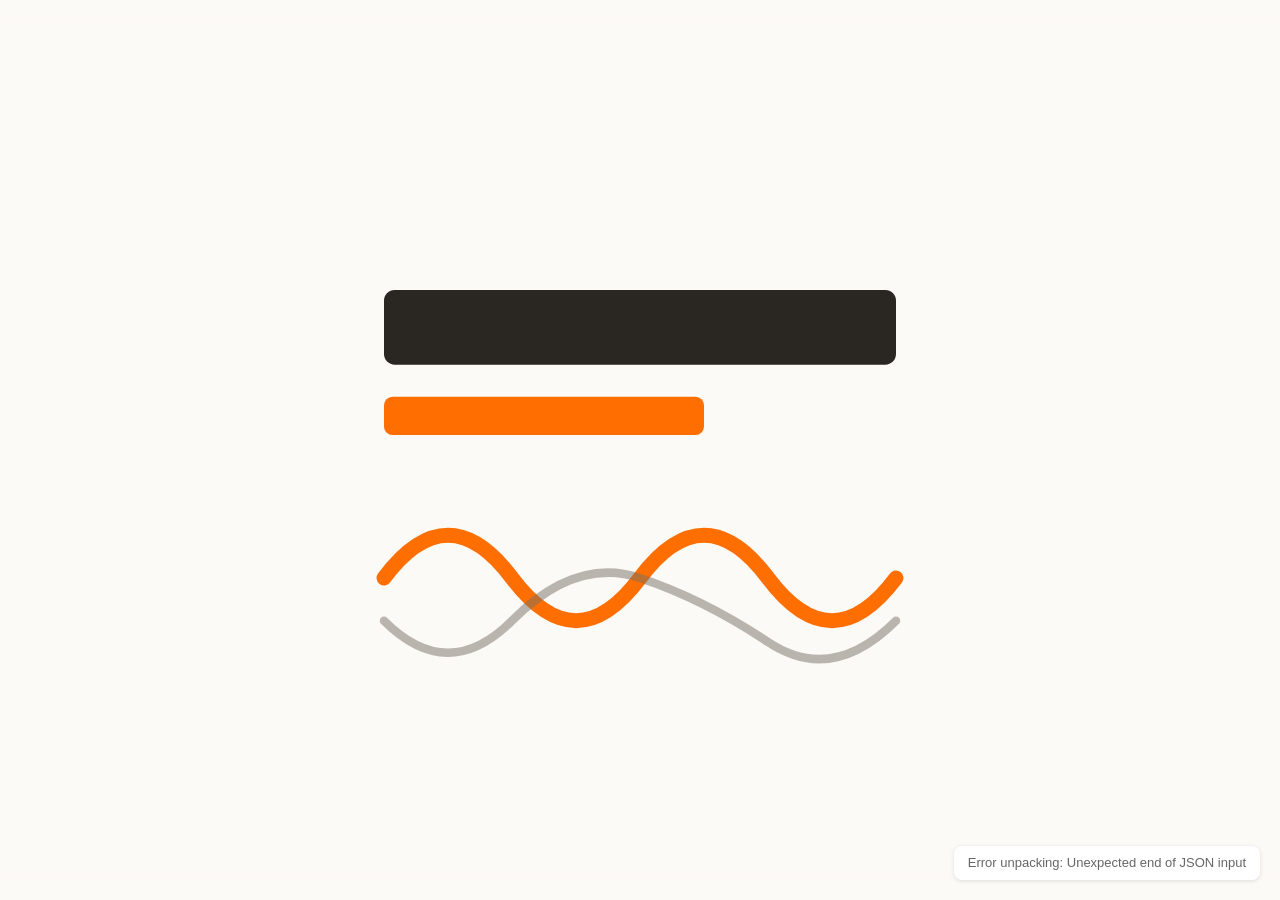
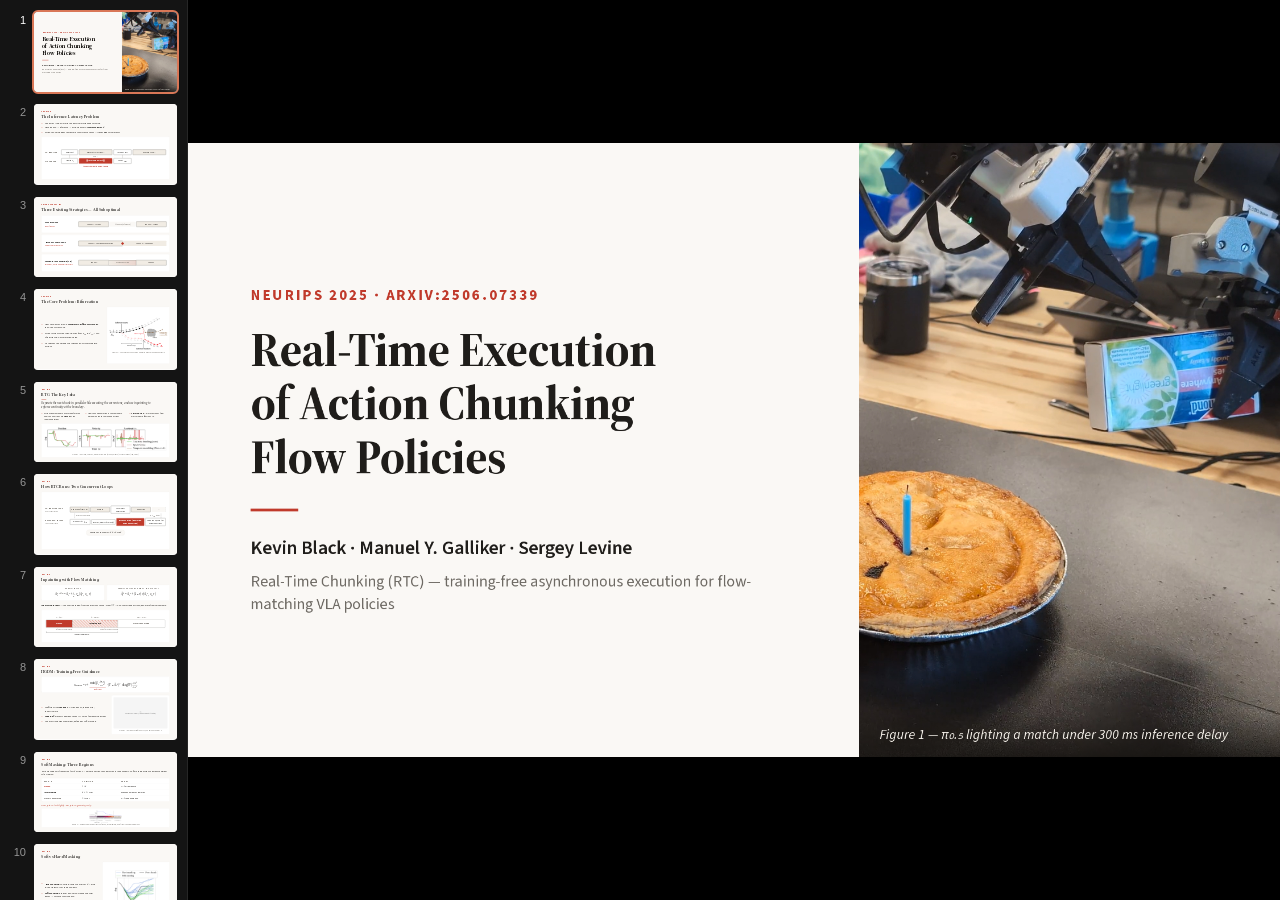
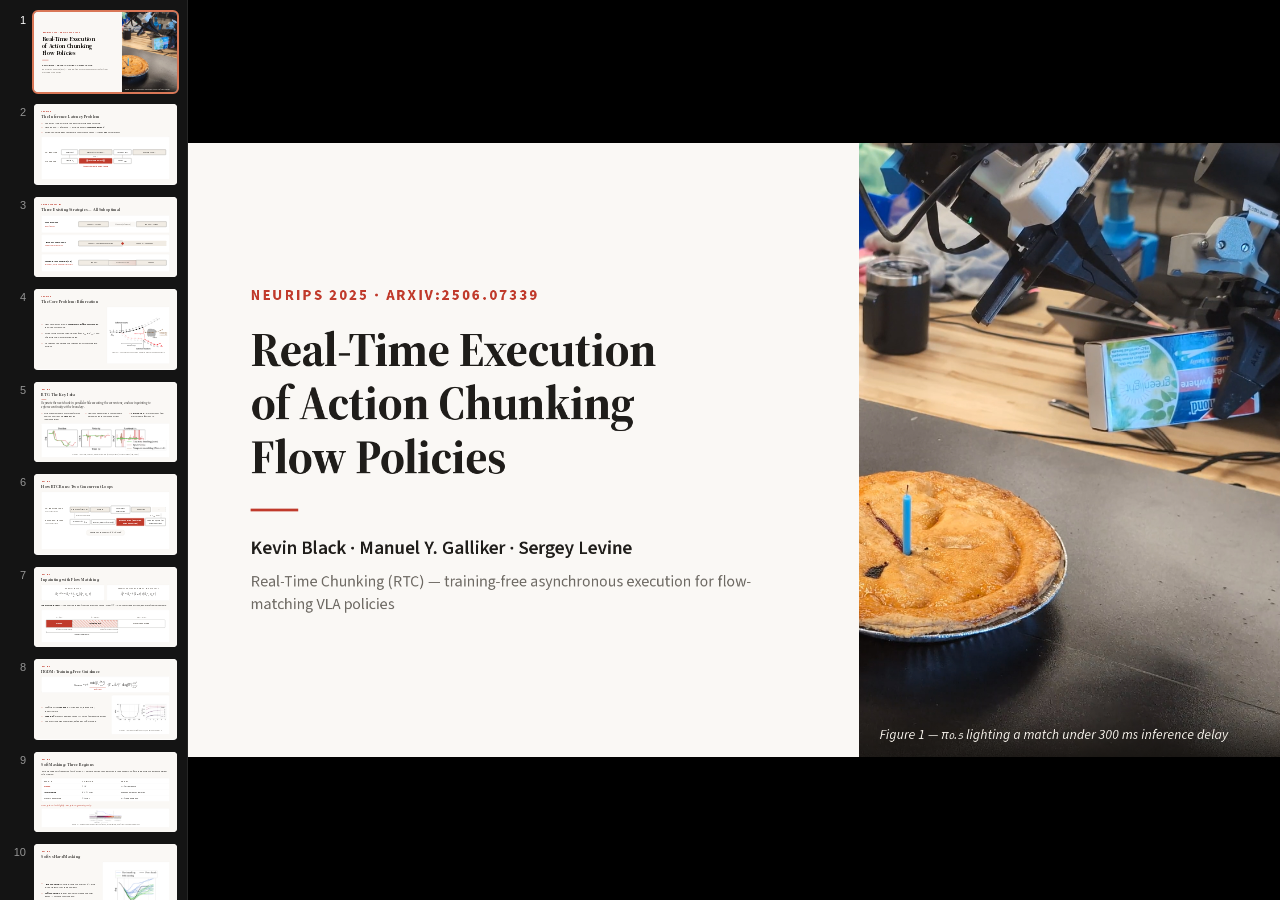
